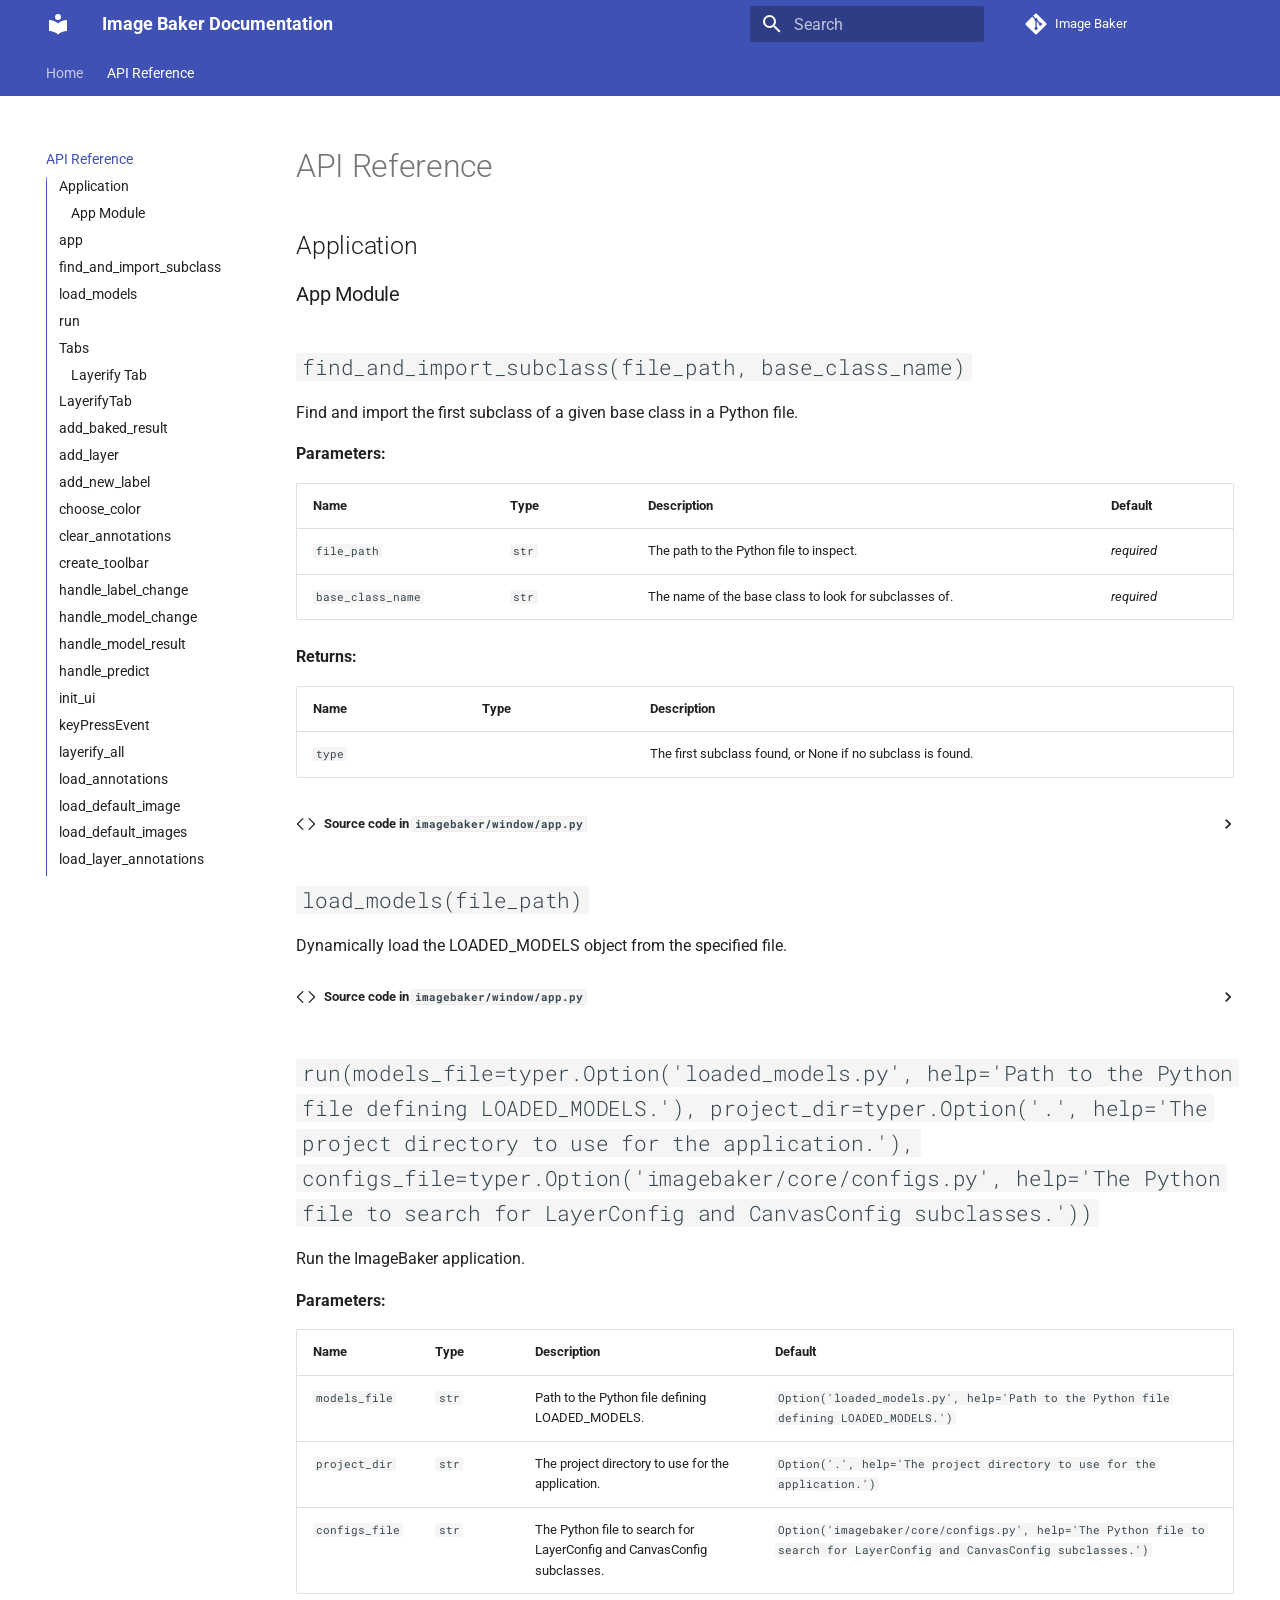
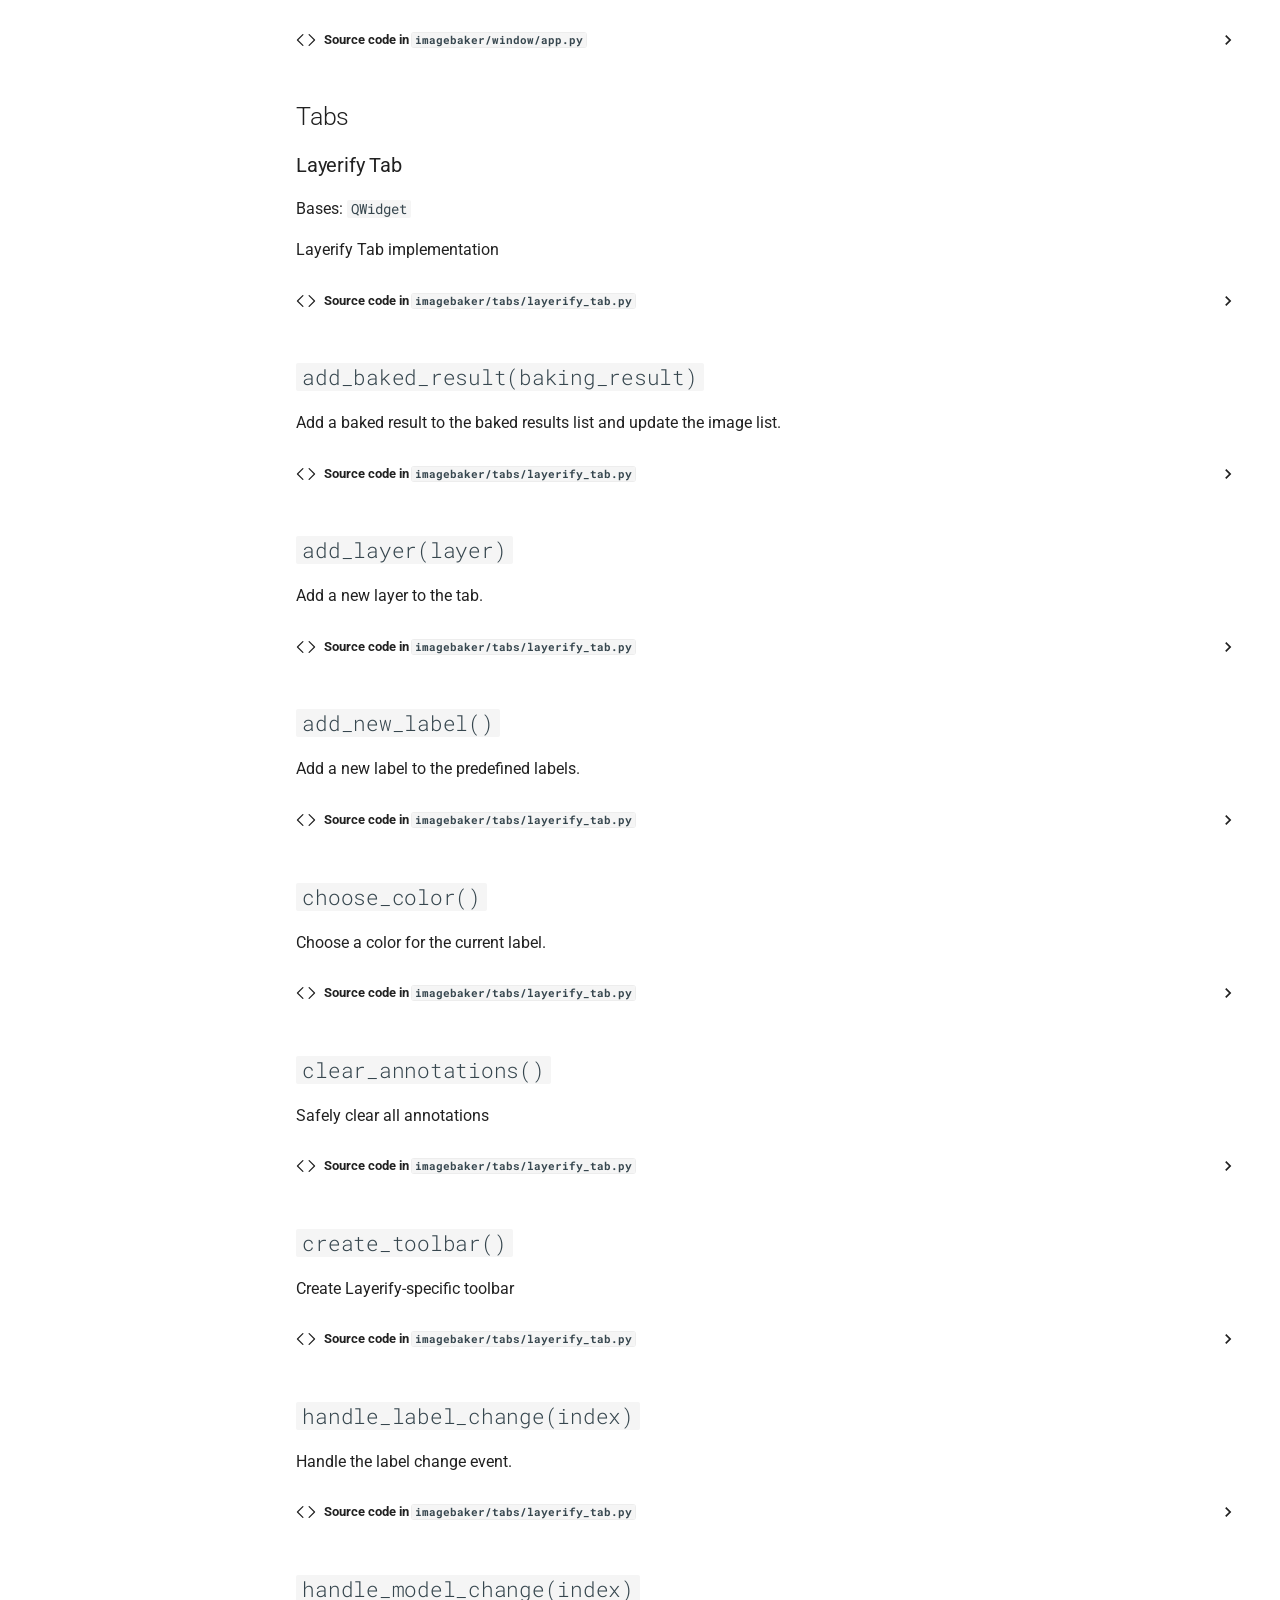
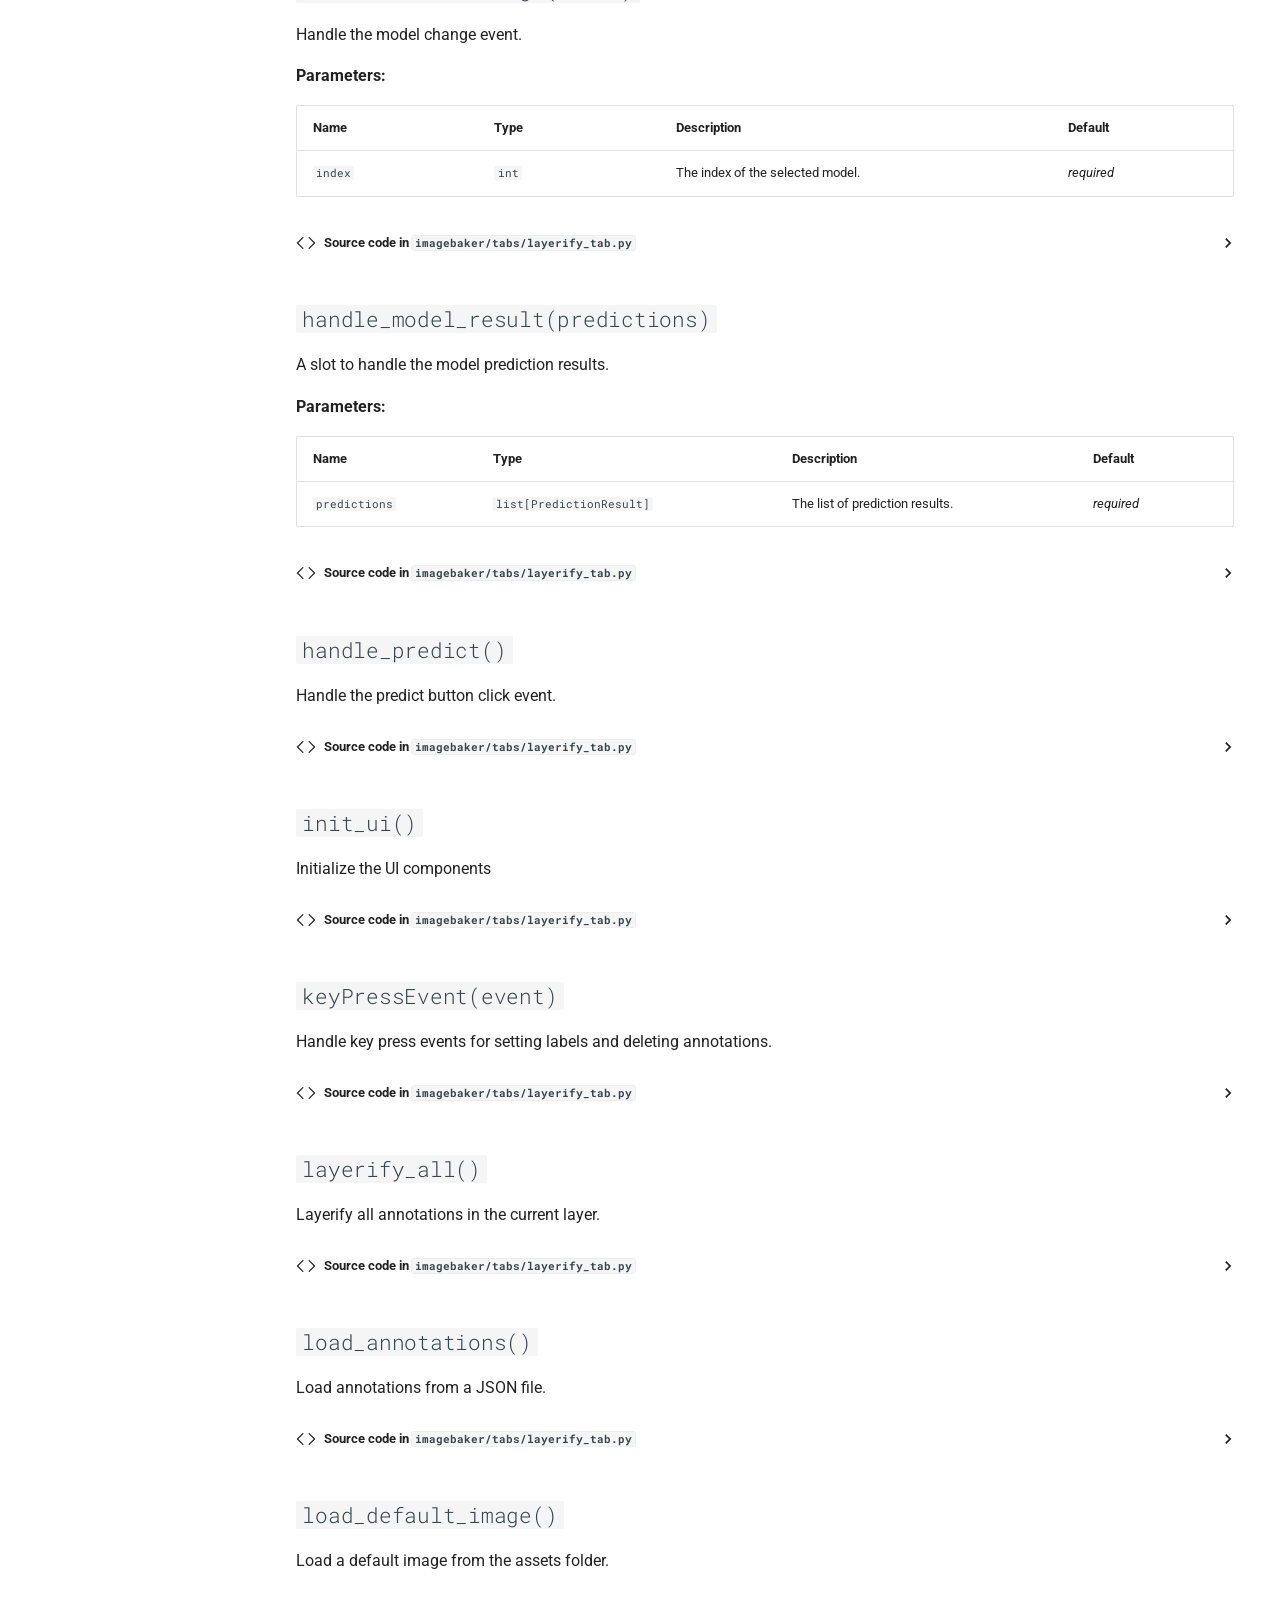
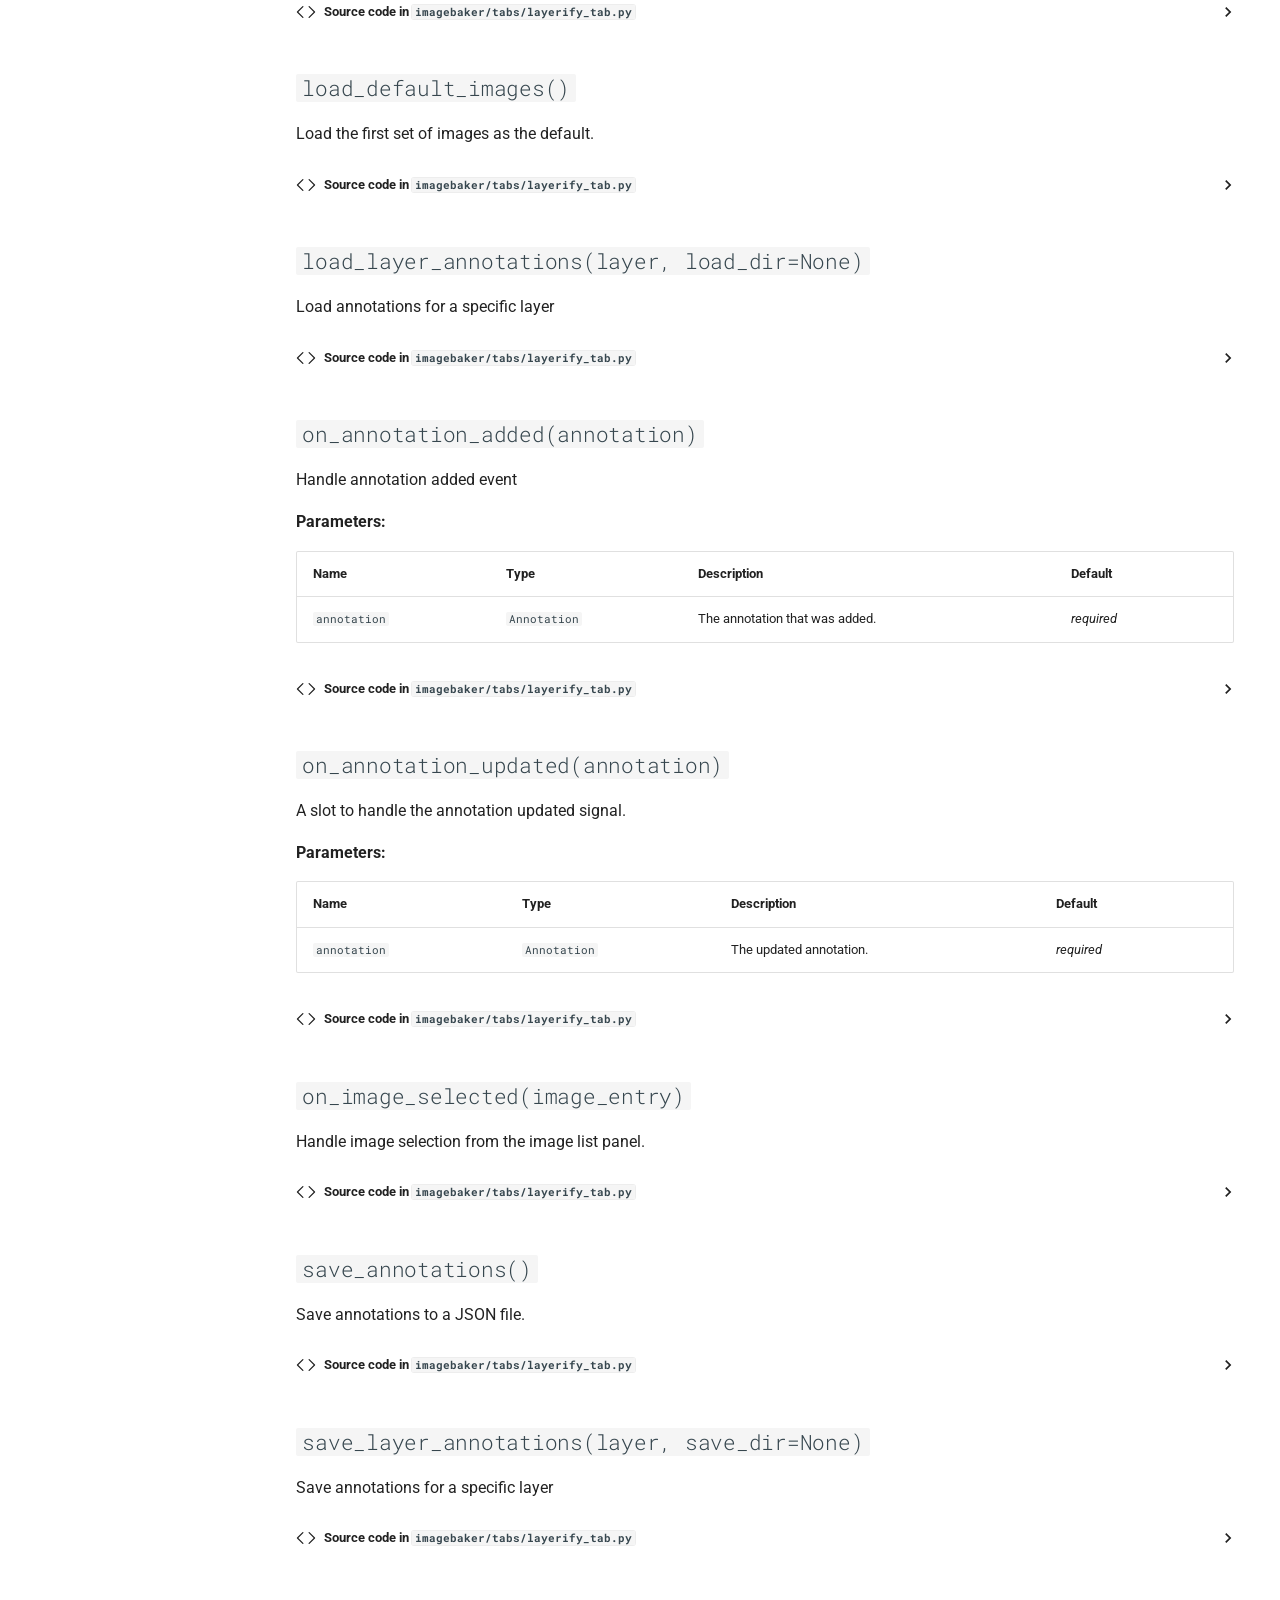
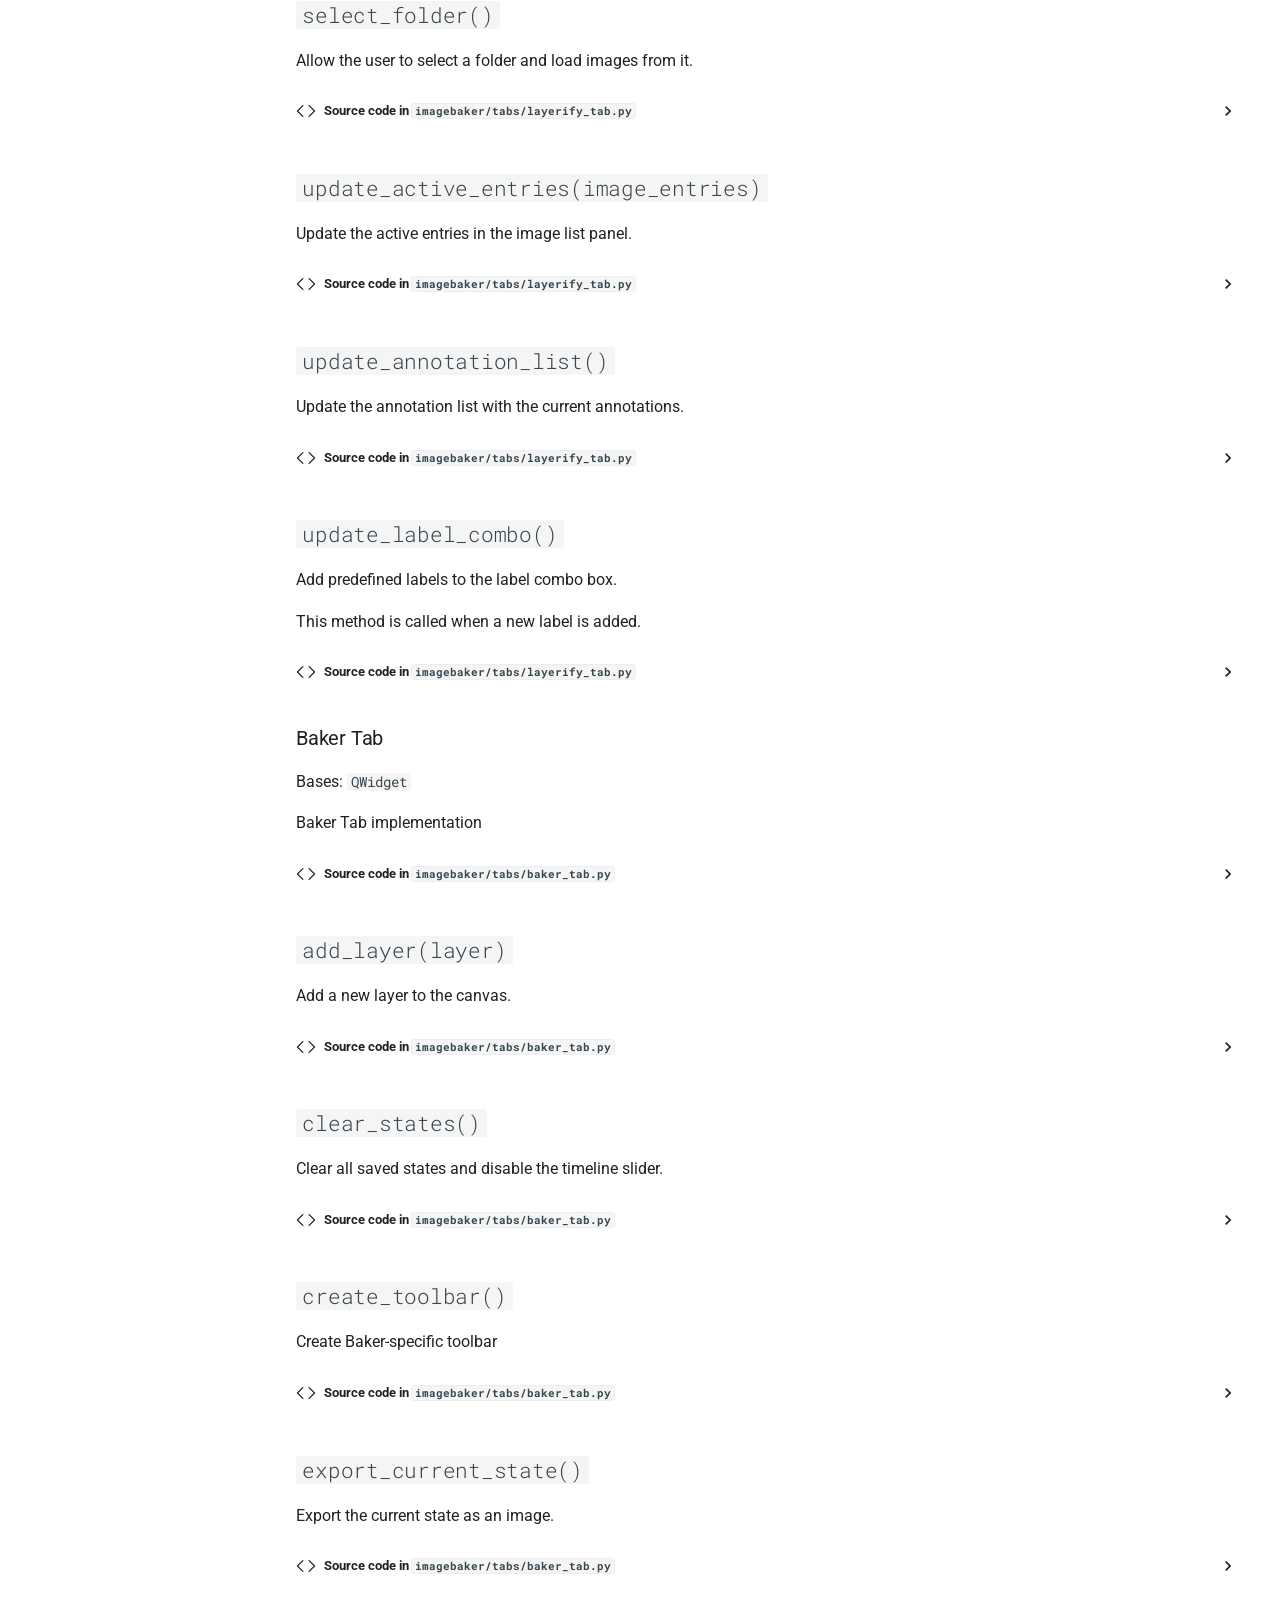
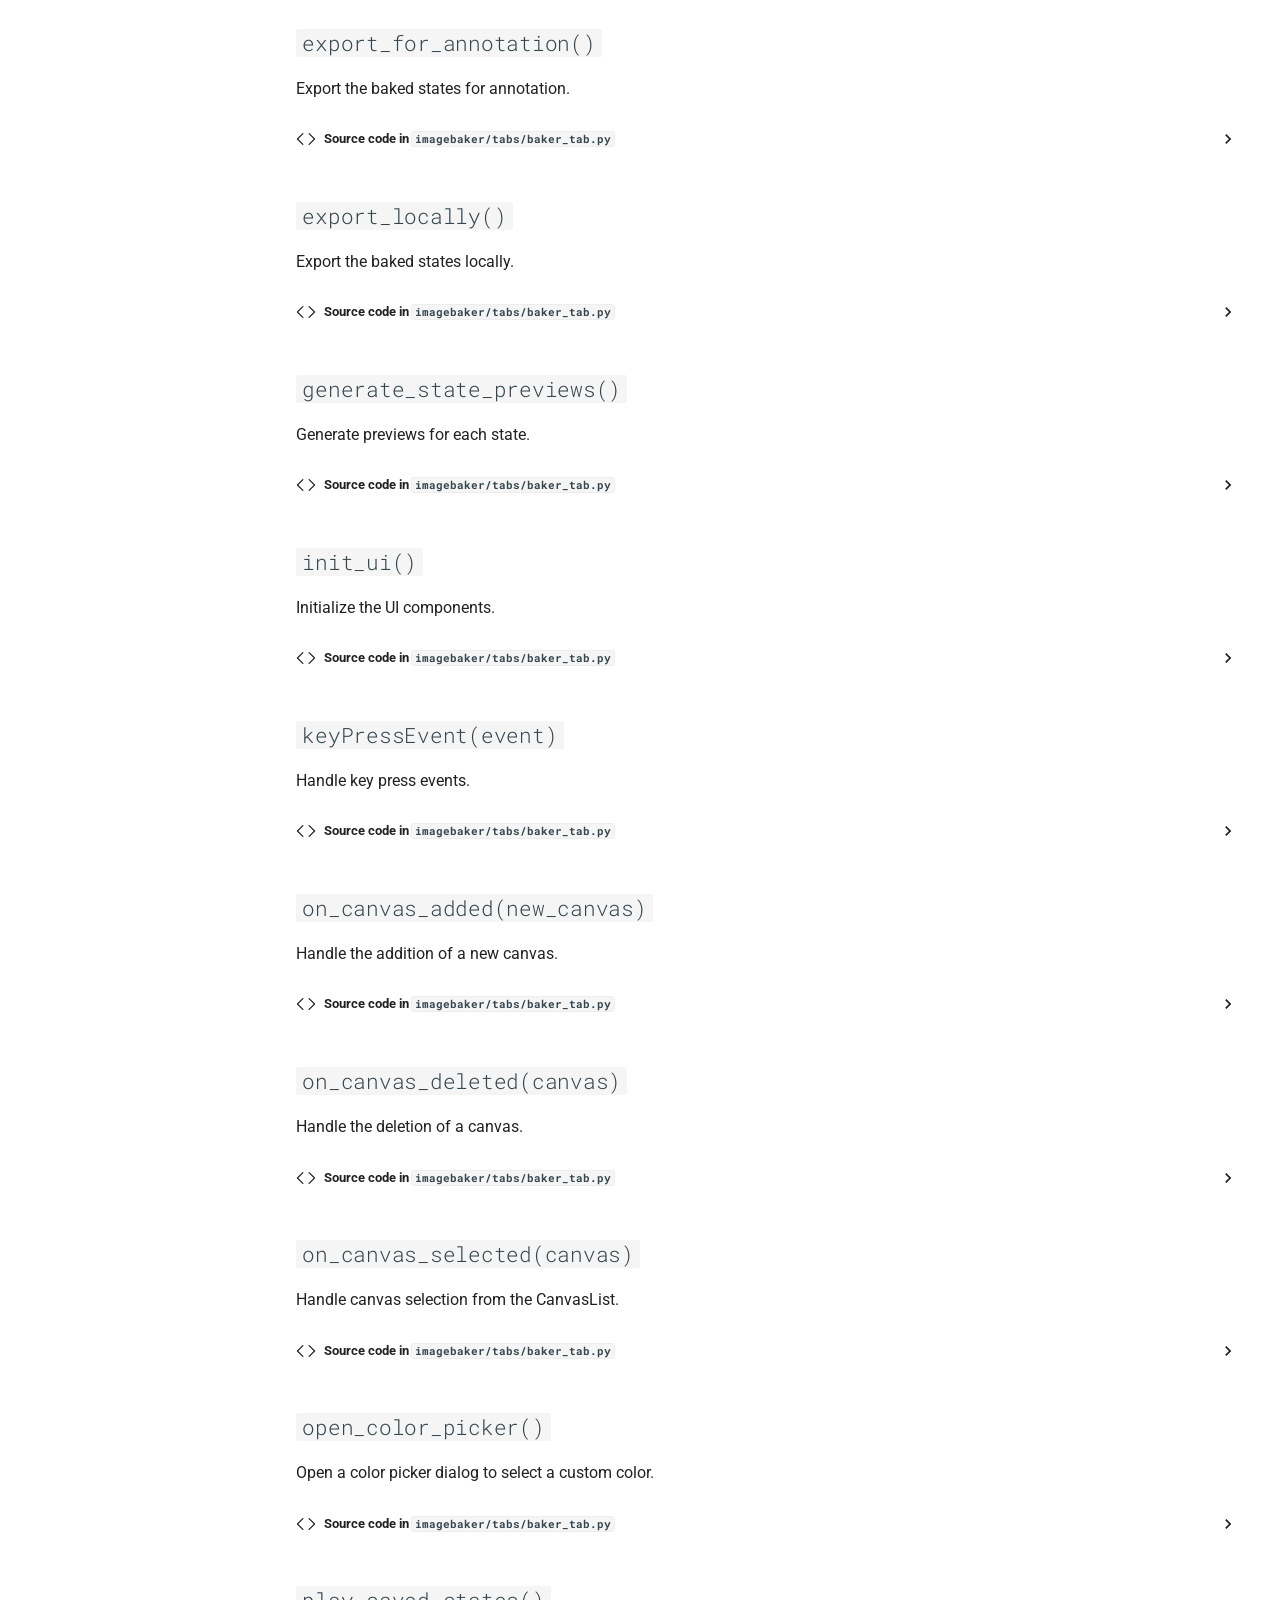
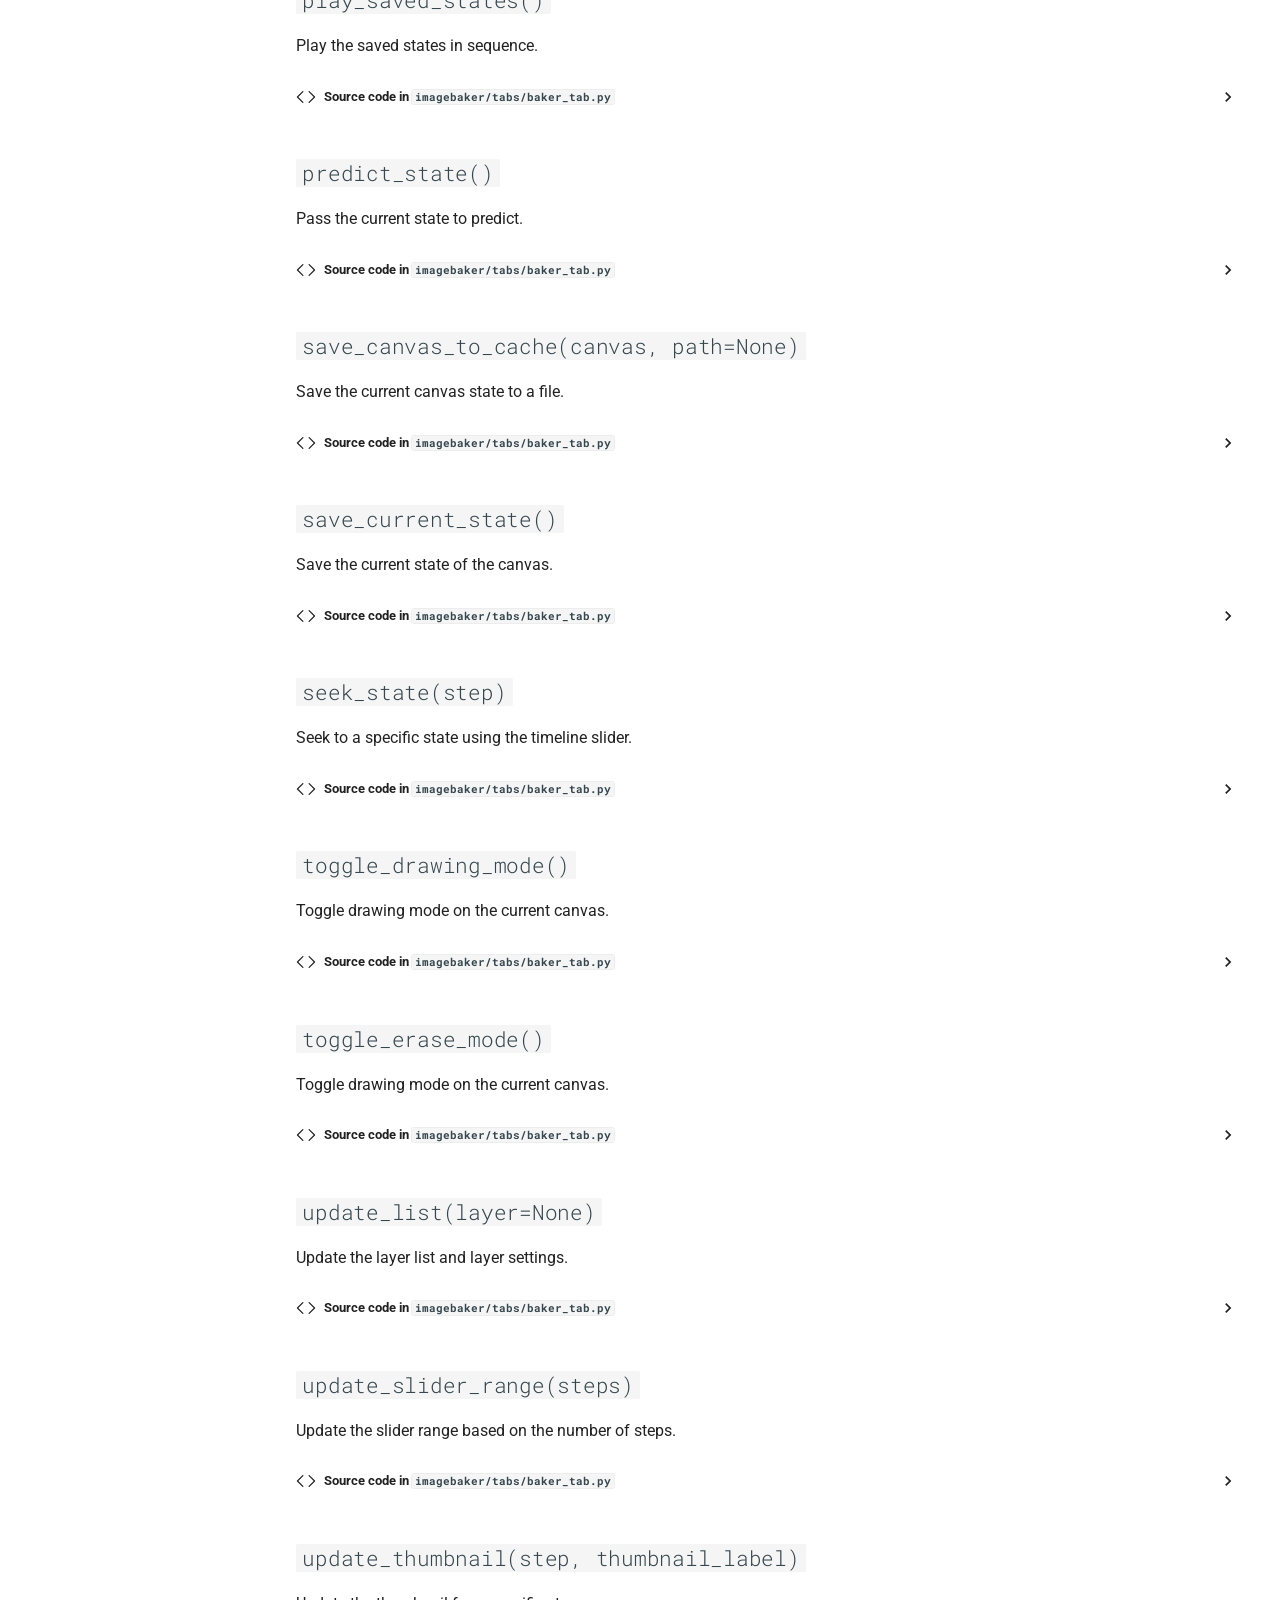
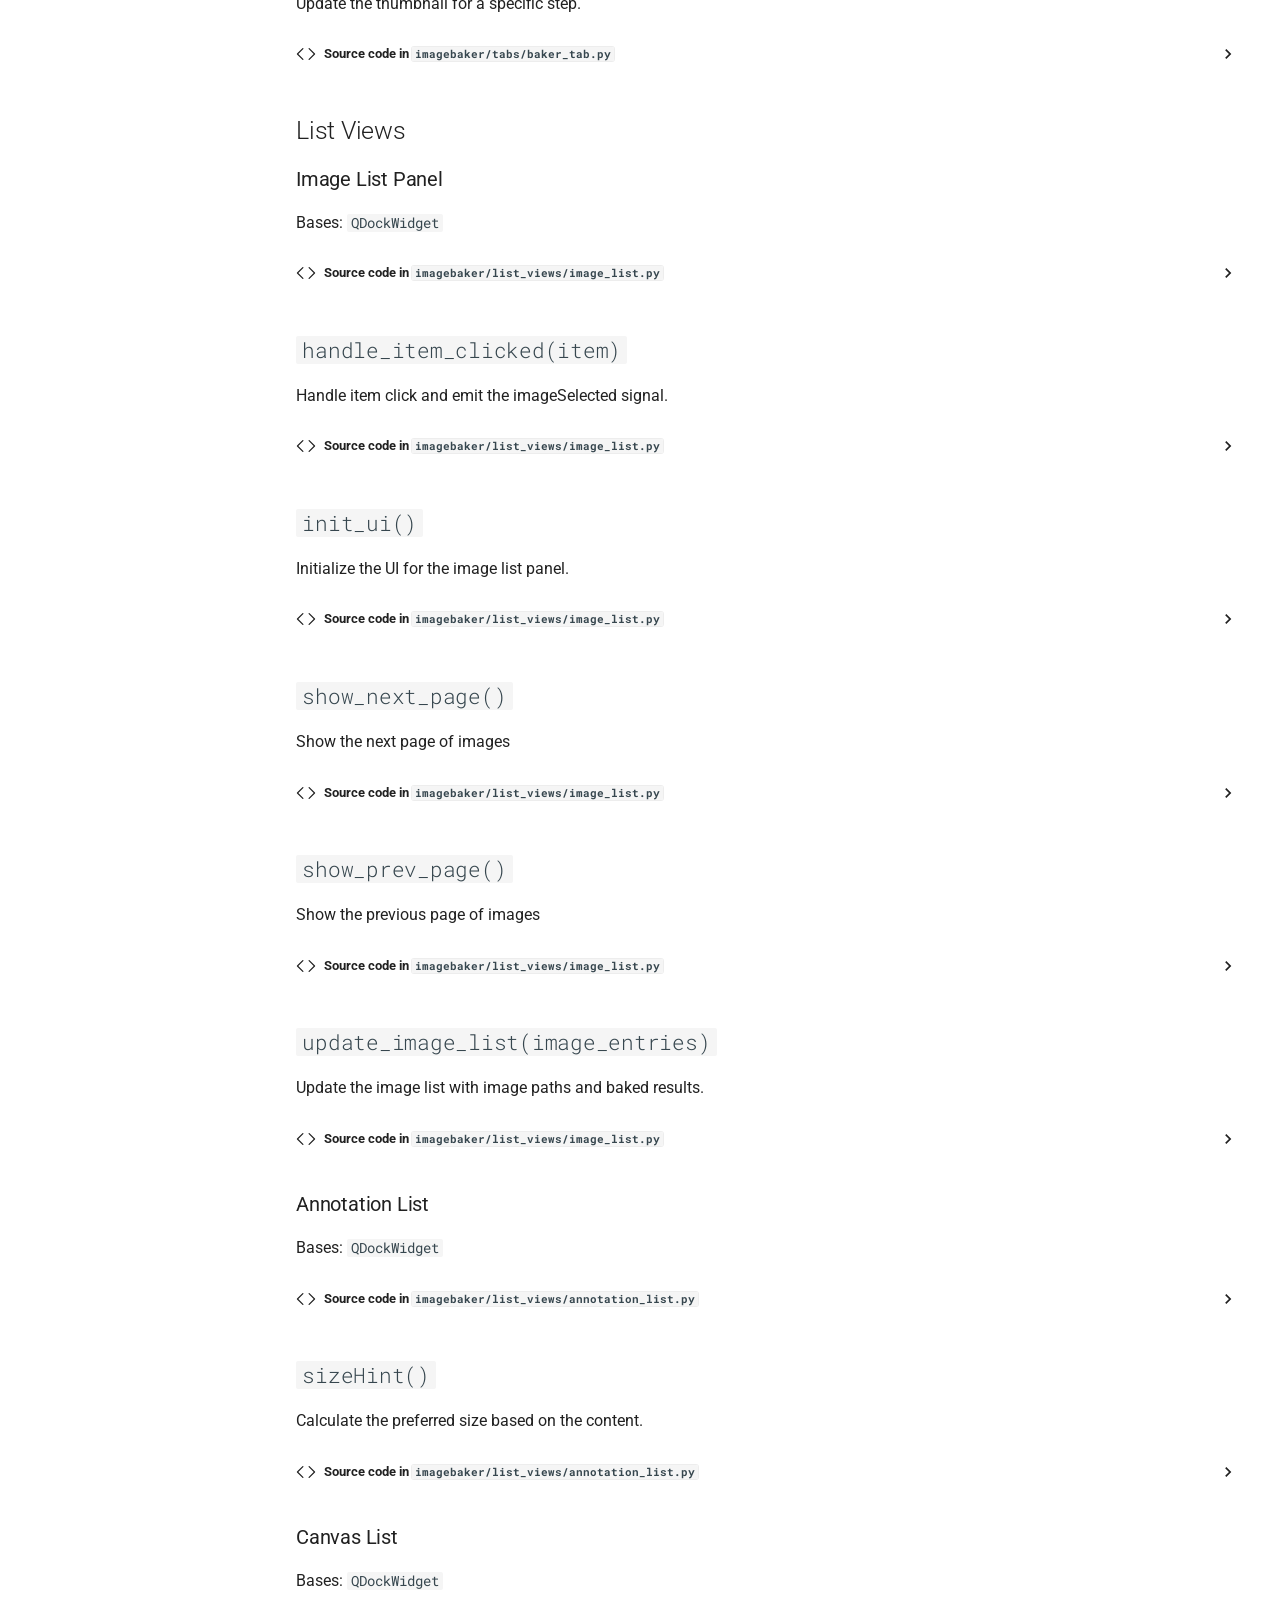
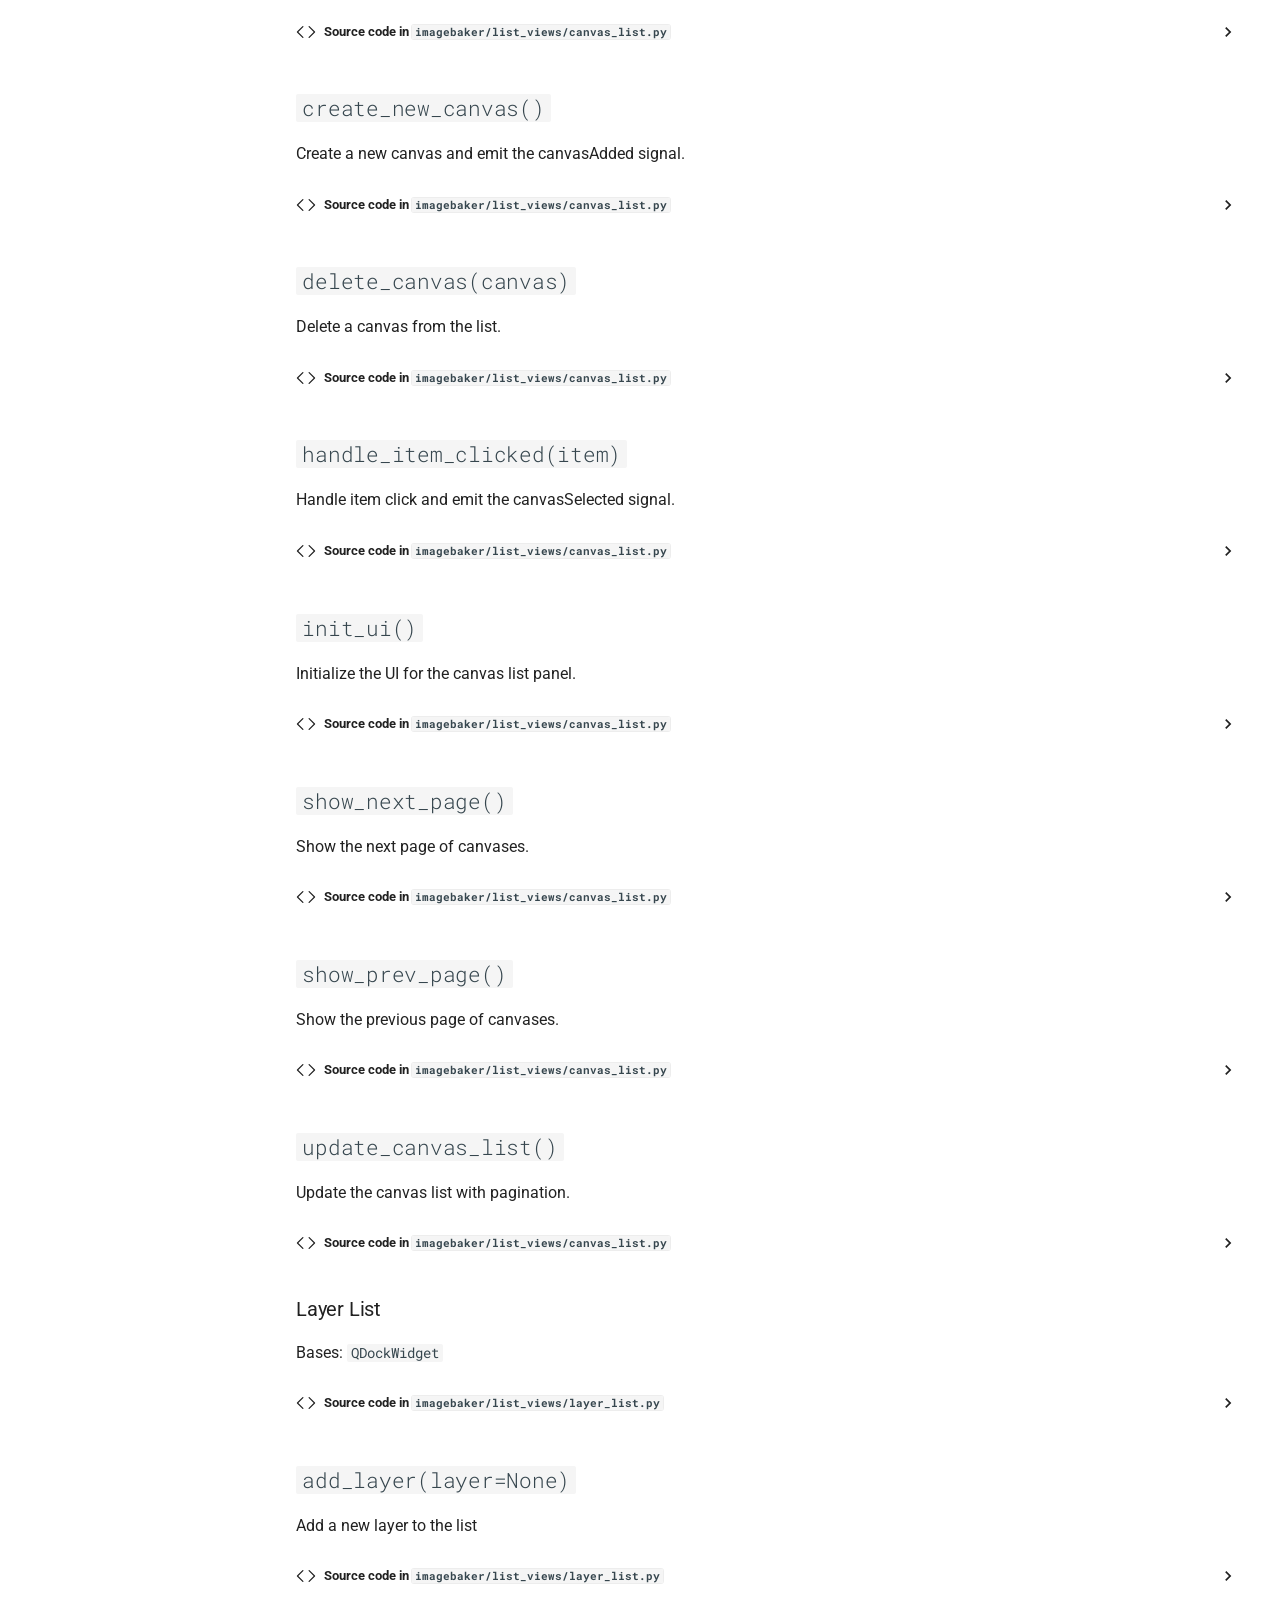
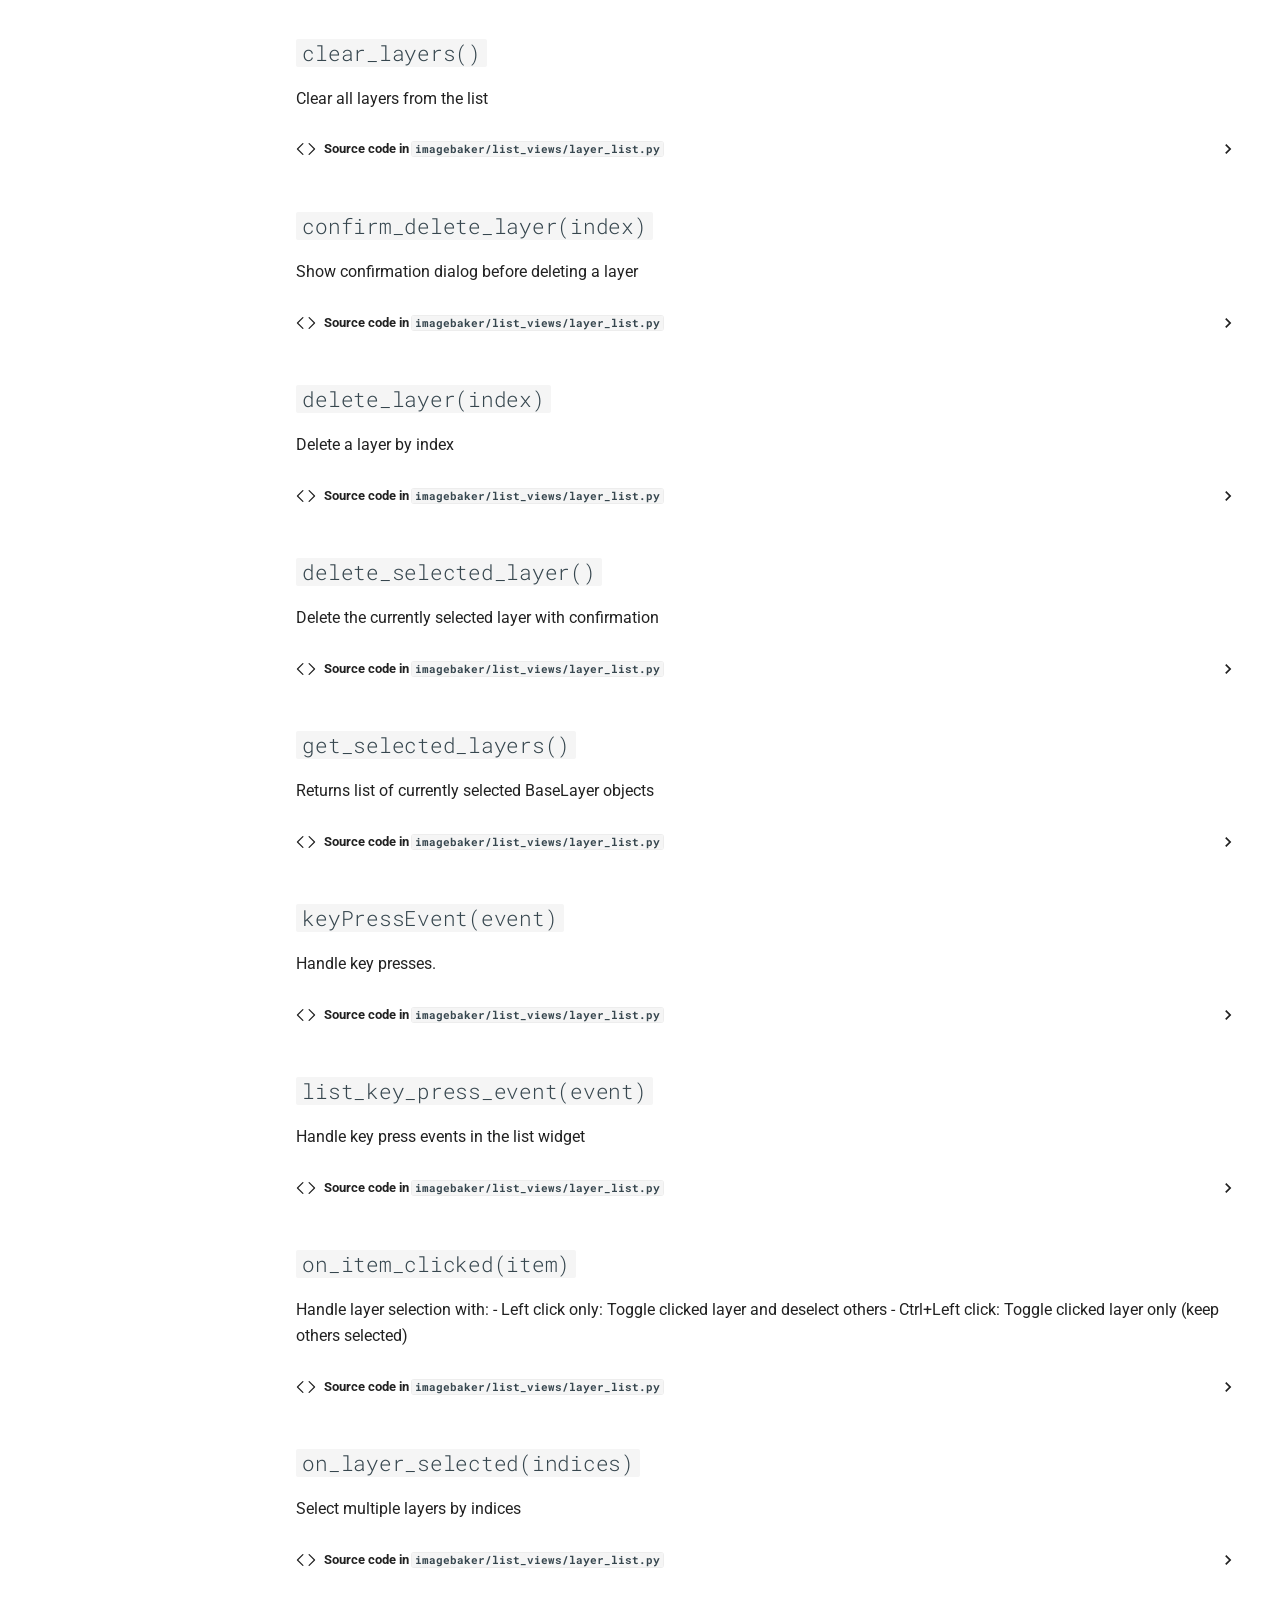
==== api-reference/index.html @ 04f6c8f0 "Deployed 68dcea6 with MkDocs version: 1.6.1" ====
<!doctype html>
<html lang="en" class="no-js">
  <head>
    
      <meta charset="utf-8">
      <meta name="viewport" content="width=device-width,initial-scale=1">
      
        <meta name="description" content="Documentation for the Image Baker project.">
      
      
        <meta name="author" content="Ramkrishna Acharya">
      
      
        <link rel="canonical" href="https://q-viper.github.io/Image-Baker/api-reference/">
      
      
        <link rel="prev" href="..">
      
      
      
        
      
      
      <link rel="icon" href="../assets/favicon_io/favicon-32x32.png">
      <meta name="generator" content="mkdocs-1.6.1, mkdocs-material-9.7.0">
    
    
      
        <title>API Reference - Image Baker Documentation</title>
      
    
    
      <link rel="stylesheet" href="../assets/stylesheets/main.618322db.min.css">
      
        
        <link rel="stylesheet" href="../assets/stylesheets/palette.ab4e12ef.min.css">
      
      


    
    
      
    
    
      
        
        
        <link rel="preconnect" href="https://fonts.gstatic.com" crossorigin>
        <link rel="stylesheet" href="https://fonts.googleapis.com/css?family=Roboto:300,300i,400,400i,700,700i%7CRoboto+Mono:400,400i,700,700i&display=fallback">
        <style>:root{--md-text-font:"Roboto";--md-code-font:"Roboto Mono"}</style>
      
    
    
      <link rel="stylesheet" href="../assets/_mkdocstrings.css">
    
    <script>__md_scope=new URL("..",location),__md_hash=e=>[...e].reduce(((e,_)=>(e<<5)-e+_.charCodeAt(0)),0),__md_get=(e,_=localStorage,t=__md_scope)=>JSON.parse(_.getItem(t.pathname+"."+e)),__md_set=(e,_,t=localStorage,a=__md_scope)=>{try{t.setItem(a.pathname+"."+e,JSON.stringify(_))}catch(e){}}</script>
    
      

    
    
  </head>
  
  
    
    
    
    
    
    <body dir="ltr" data-md-color-scheme="default" data-md-color-primary="indigo" data-md-color-accent="pink">
  
    
    <input class="md-toggle" data-md-toggle="drawer" type="checkbox" id="__drawer" autocomplete="off">
    <input class="md-toggle" data-md-toggle="search" type="checkbox" id="__search" autocomplete="off">
    <label class="md-overlay" for="__drawer"></label>
    <div data-md-component="skip">
      
        
        <a href="#api-reference" class="md-skip">
          Skip to content
        </a>
      
    </div>
    <div data-md-component="announce">
      
    </div>
    
    
      

<header class="md-header" data-md-component="header">
  <nav class="md-header__inner md-grid" aria-label="Header">
    <a href=".." title="Image Baker Documentation" class="md-header__button md-logo" aria-label="Image Baker Documentation" data-md-component="logo">
      
  
  <svg xmlns="http://www.w3.org/2000/svg" viewBox="0 0 24 24"><path d="M12 8a3 3 0 0 0 3-3 3 3 0 0 0-3-3 3 3 0 0 0-3 3 3 3 0 0 0 3 3m0 3.54C9.64 9.35 6.5 8 3 8v11c3.5 0 6.64 1.35 9 3.54 2.36-2.19 5.5-3.54 9-3.54V8c-3.5 0-6.64 1.35-9 3.54"/></svg>

    </a>
    <label class="md-header__button md-icon" for="__drawer">
      
      <svg xmlns="http://www.w3.org/2000/svg" viewBox="0 0 24 24"><path d="M3 6h18v2H3zm0 5h18v2H3zm0 5h18v2H3z"/></svg>
    </label>
    <div class="md-header__title" data-md-component="header-title">
      <div class="md-header__ellipsis">
        <div class="md-header__topic">
          <span class="md-ellipsis">
            Image Baker Documentation
          </span>
        </div>
        <div class="md-header__topic" data-md-component="header-topic">
          <span class="md-ellipsis">
            
              API Reference
            
          </span>
        </div>
      </div>
    </div>
    
      
    
    
    
    
      
      
        <label class="md-header__button md-icon" for="__search">
          
          <svg xmlns="http://www.w3.org/2000/svg" viewBox="0 0 24 24"><path d="M9.5 3A6.5 6.5 0 0 1 16 9.5c0 1.61-.59 3.09-1.56 4.23l.27.27h.79l5 5-1.5 1.5-5-5v-.79l-.27-.27A6.52 6.52 0 0 1 9.5 16 6.5 6.5 0 0 1 3 9.5 6.5 6.5 0 0 1 9.5 3m0 2C7 5 5 7 5 9.5S7 14 9.5 14 14 12 14 9.5 12 5 9.5 5"/></svg>
        </label>
        <div class="md-search" data-md-component="search" role="dialog">
  <label class="md-search__overlay" for="__search"></label>
  <div class="md-search__inner" role="search">
    <form class="md-search__form" name="search">
      <input type="text" class="md-search__input" name="query" aria-label="Search" placeholder="Search" autocapitalize="off" autocorrect="off" autocomplete="off" spellcheck="false" data-md-component="search-query" required>
      <label class="md-search__icon md-icon" for="__search">
        
        <svg xmlns="http://www.w3.org/2000/svg" viewBox="0 0 24 24"><path d="M9.5 3A6.5 6.5 0 0 1 16 9.5c0 1.61-.59 3.09-1.56 4.23l.27.27h.79l5 5-1.5 1.5-5-5v-.79l-.27-.27A6.52 6.52 0 0 1 9.5 16 6.5 6.5 0 0 1 3 9.5 6.5 6.5 0 0 1 9.5 3m0 2C7 5 5 7 5 9.5S7 14 9.5 14 14 12 14 9.5 12 5 9.5 5"/></svg>
        
        <svg xmlns="http://www.w3.org/2000/svg" viewBox="0 0 24 24"><path d="M20 11v2H8l5.5 5.5-1.42 1.42L4.16 12l7.92-7.92L13.5 5.5 8 11z"/></svg>
      </label>
      <nav class="md-search__options" aria-label="Search">
        
        <button type="reset" class="md-search__icon md-icon" title="Clear" aria-label="Clear" tabindex="-1">
          
          <svg xmlns="http://www.w3.org/2000/svg" viewBox="0 0 24 24"><path d="M19 6.41 17.59 5 12 10.59 6.41 5 5 6.41 10.59 12 5 17.59 6.41 19 12 13.41 17.59 19 19 17.59 13.41 12z"/></svg>
        </button>
      </nav>
      
    </form>
    <div class="md-search__output">
      <div class="md-search__scrollwrap" tabindex="0" data-md-scrollfix>
        <div class="md-search-result" data-md-component="search-result">
          <div class="md-search-result__meta">
            Initializing search
          </div>
          <ol class="md-search-result__list" role="presentation"></ol>
        </div>
      </div>
    </div>
  </div>
</div>
      
    
    
      <div class="md-header__source">
        <a href="https://github.com/q-viper/image-baker" title="Go to repository" class="md-source" data-md-component="source">
  <div class="md-source__icon md-icon">
    
    <svg xmlns="http://www.w3.org/2000/svg" viewBox="0 0 448 512"><!--! Font Awesome Free 7.1.0 by @fontawesome - https://fontawesome.com License - https://fontawesome.com/license/free (Icons: CC BY 4.0, Fonts: SIL OFL 1.1, Code: MIT License) Copyright 2025 Fonticons, Inc.--><path d="M439.6 236.1 244 40.5c-5.4-5.5-12.8-8.5-20.4-8.5s-15 3-20.4 8.4L162.5 81l51.5 51.5c27.1-9.1 52.7 16.8 43.4 43.7l49.7 49.7c34.2-11.8 61.2 31 35.5 56.7-26.5 26.5-70.2-2.9-56-37.3L240.3 199v121.9c25.3 12.5 22.3 41.8 9.1 55-6.4 6.4-15.2 10.1-24.3 10.1s-17.8-3.6-24.3-10.1c-17.6-17.6-11.1-46.9 11.2-56v-123c-20.8-8.5-24.6-30.7-18.6-45L142.6 101 8.5 235.1C3 240.6 0 247.9 0 255.5s3 15 8.5 20.4l195.6 195.7c5.4 5.4 12.7 8.4 20.4 8.4s15-3 20.4-8.4l194.7-194.7c5.4-5.4 8.4-12.8 8.4-20.4s-3-15-8.4-20.4"/></svg>
  </div>
  <div class="md-source__repository">
    Image Baker
  </div>
</a>
      </div>
    
  </nav>
  
</header>
    
    <div class="md-container" data-md-component="container">
      
      
        
          
            
<nav class="md-tabs" aria-label="Tabs" data-md-component="tabs">
  <div class="md-grid">
    <ul class="md-tabs__list">
      
        
  
  
  
  
    <li class="md-tabs__item">
      <a href=".." class="md-tabs__link">
        
  
  
    
  
  Home

      </a>
    </li>
  

      
        
  
  
  
    
  
  
    <li class="md-tabs__item md-tabs__item--active">
      <a href="./" class="md-tabs__link">
        
  
  
    
  
  API Reference

      </a>
    </li>
  

      
    </ul>
  </div>
</nav>
          
        
      
      <main class="md-main" data-md-component="main">
        <div class="md-main__inner md-grid">
          
            
              
              <div class="md-sidebar md-sidebar--primary" data-md-component="sidebar" data-md-type="navigation" >
                <div class="md-sidebar__scrollwrap">
                  <div class="md-sidebar__inner">
                    


  


  

<nav class="md-nav md-nav--primary md-nav--lifted md-nav--integrated" aria-label="Navigation" data-md-level="0">
  <label class="md-nav__title" for="__drawer">
    <a href=".." title="Image Baker Documentation" class="md-nav__button md-logo" aria-label="Image Baker Documentation" data-md-component="logo">
      
  
  <svg xmlns="http://www.w3.org/2000/svg" viewBox="0 0 24 24"><path d="M12 8a3 3 0 0 0 3-3 3 3 0 0 0-3-3 3 3 0 0 0-3 3 3 3 0 0 0 3 3m0 3.54C9.64 9.35 6.5 8 3 8v11c3.5 0 6.64 1.35 9 3.54 2.36-2.19 5.5-3.54 9-3.54V8c-3.5 0-6.64 1.35-9 3.54"/></svg>

    </a>
    Image Baker Documentation
  </label>
  
    <div class="md-nav__source">
      <a href="https://github.com/q-viper/image-baker" title="Go to repository" class="md-source" data-md-component="source">
  <div class="md-source__icon md-icon">
    
    <svg xmlns="http://www.w3.org/2000/svg" viewBox="0 0 448 512"><!--! Font Awesome Free 7.1.0 by @fontawesome - https://fontawesome.com License - https://fontawesome.com/license/free (Icons: CC BY 4.0, Fonts: SIL OFL 1.1, Code: MIT License) Copyright 2025 Fonticons, Inc.--><path d="M439.6 236.1 244 40.5c-5.4-5.5-12.8-8.5-20.4-8.5s-15 3-20.4 8.4L162.5 81l51.5 51.5c27.1-9.1 52.7 16.8 43.4 43.7l49.7 49.7c34.2-11.8 61.2 31 35.5 56.7-26.5 26.5-70.2-2.9-56-37.3L240.3 199v121.9c25.3 12.5 22.3 41.8 9.1 55-6.4 6.4-15.2 10.1-24.3 10.1s-17.8-3.6-24.3-10.1c-17.6-17.6-11.1-46.9 11.2-56v-123c-20.8-8.5-24.6-30.7-18.6-45L142.6 101 8.5 235.1C3 240.6 0 247.9 0 255.5s3 15 8.5 20.4l195.6 195.7c5.4 5.4 12.7 8.4 20.4 8.4s15-3 20.4-8.4l194.7-194.7c5.4-5.4 8.4-12.8 8.4-20.4s-3-15-8.4-20.4"/></svg>
  </div>
  <div class="md-source__repository">
    Image Baker
  </div>
</a>
    </div>
  
  <ul class="md-nav__list" data-md-scrollfix>
    
      
      
  
  
  
  
    <li class="md-nav__item">
      <a href=".." class="md-nav__link">
        
  
  
  <span class="md-ellipsis">
    
  
    Home
  

    
  </span>
  
  

      </a>
    </li>
  

    
      
      
  
  
    
  
  
  
    <li class="md-nav__item md-nav__item--active">
      
      <input class="md-nav__toggle md-toggle" type="checkbox" id="__toc">
      
      
        
      
      
        <label class="md-nav__link md-nav__link--active" for="__toc">
          
  
  
  <span class="md-ellipsis">
    
  
    API Reference
  

    
  </span>
  
  

          <span class="md-nav__icon md-icon"></span>
        </label>
      
      <a href="./" class="md-nav__link md-nav__link--active">
        
  
  
  <span class="md-ellipsis">
    
  
    API Reference
  

    
  </span>
  
  

      </a>
      
        

<nav class="md-nav md-nav--secondary" aria-label="Table of contents">
  
  
  
    
  
  
    <label class="md-nav__title" for="__toc">
      <span class="md-nav__icon md-icon"></span>
      Table of contents
    </label>
    <ul class="md-nav__list" data-md-component="toc" data-md-scrollfix>
      
        <li class="md-nav__item">
  <a href="#application" class="md-nav__link">
    <span class="md-ellipsis">
      
        Application
      
    </span>
  </a>
  
    <nav class="md-nav" aria-label="Application">
      <ul class="md-nav__list">
        
          <li class="md-nav__item">
  <a href="#app-module" class="md-nav__link">
    <span class="md-ellipsis">
      
        App Module
      
    </span>
  </a>
  
</li>
        
      </ul>
    </nav>
  
</li>
      
        <li class="md-nav__item">
  <a href="#imagebaker.window.app" class="md-nav__link">
    <span class="md-ellipsis">
      
        app
      
    </span>
  </a>
  
</li>
      
        <li class="md-nav__item">
  <a href="#imagebaker.window.app.find_and_import_subclass" class="md-nav__link">
    <span class="md-ellipsis">
      
        find_and_import_subclass
      
    </span>
  </a>
  
</li>
      
        <li class="md-nav__item">
  <a href="#imagebaker.window.app.load_models" class="md-nav__link">
    <span class="md-ellipsis">
      
        load_models
      
    </span>
  </a>
  
</li>
      
        <li class="md-nav__item">
  <a href="#imagebaker.window.app.run" class="md-nav__link">
    <span class="md-ellipsis">
      
        run
      
    </span>
  </a>
  
</li>
      
        <li class="md-nav__item">
  <a href="#tabs" class="md-nav__link">
    <span class="md-ellipsis">
      
        Tabs
      
    </span>
  </a>
  
    <nav class="md-nav" aria-label="Tabs">
      <ul class="md-nav__list">
        
          <li class="md-nav__item">
  <a href="#layerify-tab" class="md-nav__link">
    <span class="md-ellipsis">
      
        Layerify Tab
      
    </span>
  </a>
  
</li>
        
      </ul>
    </nav>
  
</li>
      
        <li class="md-nav__item">
  <a href="#imagebaker.tabs.layerify_tab.LayerifyTab" class="md-nav__link">
    <span class="md-ellipsis">
      
        LayerifyTab
      
    </span>
  </a>
  
</li>
      
        <li class="md-nav__item">
  <a href="#imagebaker.tabs.layerify_tab.LayerifyTab.add_baked_result" class="md-nav__link">
    <span class="md-ellipsis">
      
        add_baked_result
      
    </span>
  </a>
  
</li>
      
        <li class="md-nav__item">
  <a href="#imagebaker.tabs.layerify_tab.LayerifyTab.add_layer" class="md-nav__link">
    <span class="md-ellipsis">
      
        add_layer
      
    </span>
  </a>
  
</li>
      
        <li class="md-nav__item">
  <a href="#imagebaker.tabs.layerify_tab.LayerifyTab.add_new_label" class="md-nav__link">
    <span class="md-ellipsis">
      
        add_new_label
      
    </span>
  </a>
  
</li>
      
        <li class="md-nav__item">
  <a href="#imagebaker.tabs.layerify_tab.LayerifyTab.choose_color" class="md-nav__link">
    <span class="md-ellipsis">
      
        choose_color
      
    </span>
  </a>
  
</li>
      
        <li class="md-nav__item">
  <a href="#imagebaker.tabs.layerify_tab.LayerifyTab.clear_annotations" class="md-nav__link">
    <span class="md-ellipsis">
      
        clear_annotations
      
    </span>
  </a>
  
</li>
      
        <li class="md-nav__item">
  <a href="#imagebaker.tabs.layerify_tab.LayerifyTab.create_toolbar" class="md-nav__link">
    <span class="md-ellipsis">
      
        create_toolbar
      
    </span>
  </a>
  
</li>
      
        <li class="md-nav__item">
  <a href="#imagebaker.tabs.layerify_tab.LayerifyTab.handle_label_change" class="md-nav__link">
    <span class="md-ellipsis">
      
        handle_label_change
      
    </span>
  </a>
  
</li>
      
        <li class="md-nav__item">
  <a href="#imagebaker.tabs.layerify_tab.LayerifyTab.handle_model_change" class="md-nav__link">
    <span class="md-ellipsis">
      
        handle_model_change
      
    </span>
  </a>
  
</li>
      
        <li class="md-nav__item">
  <a href="#imagebaker.tabs.layerify_tab.LayerifyTab.handle_model_result" class="md-nav__link">
    <span class="md-ellipsis">
      
        handle_model_result
      
    </span>
  </a>
  
</li>
      
        <li class="md-nav__item">
  <a href="#imagebaker.tabs.layerify_tab.LayerifyTab.handle_predict" class="md-nav__link">
    <span class="md-ellipsis">
      
        handle_predict
      
    </span>
  </a>
  
</li>
      
        <li class="md-nav__item">
  <a href="#imagebaker.tabs.layerify_tab.LayerifyTab.init_ui" class="md-nav__link">
    <span class="md-ellipsis">
      
        init_ui
      
    </span>
  </a>
  
</li>
      
        <li class="md-nav__item">
  <a href="#imagebaker.tabs.layerify_tab.LayerifyTab.keyPressEvent" class="md-nav__link">
    <span class="md-ellipsis">
      
        keyPressEvent
      
    </span>
  </a>
  
</li>
      
        <li class="md-nav__item">
  <a href="#imagebaker.tabs.layerify_tab.LayerifyTab.layerify_all" class="md-nav__link">
    <span class="md-ellipsis">
      
        layerify_all
      
    </span>
  </a>
  
</li>
      
        <li class="md-nav__item">
  <a href="#imagebaker.tabs.layerify_tab.LayerifyTab.load_annotations" class="md-nav__link">
    <span class="md-ellipsis">
      
        load_annotations
      
    </span>
  </a>
  
</li>
      
        <li class="md-nav__item">
  <a href="#imagebaker.tabs.layerify_tab.LayerifyTab.load_default_image" class="md-nav__link">
    <span class="md-ellipsis">
      
        load_default_image
      
    </span>
  </a>
  
</li>
      
        <li class="md-nav__item">
  <a href="#imagebaker.tabs.layerify_tab.LayerifyTab.load_default_images" class="md-nav__link">
    <span class="md-ellipsis">
      
        load_default_images
      
    </span>
  </a>
  
</li>
      
        <li class="md-nav__item">
  <a href="#imagebaker.tabs.layerify_tab.LayerifyTab.load_layer_annotations" class="md-nav__link">
    <span class="md-ellipsis">
      
        load_layer_annotations
      
    </span>
  </a>
  
</li>
      
        <li class="md-nav__item">
  <a href="#imagebaker.tabs.layerify_tab.LayerifyTab.on_annotation_added" class="md-nav__link">
    <span class="md-ellipsis">
      
        on_annotation_added
      
    </span>
  </a>
  
</li>
      
        <li class="md-nav__item">
  <a href="#imagebaker.tabs.layerify_tab.LayerifyTab.on_annotation_updated" class="md-nav__link">
    <span class="md-ellipsis">
      
        on_annotation_updated
      
    </span>
  </a>
  
</li>
      
        <li class="md-nav__item">
  <a href="#imagebaker.tabs.layerify_tab.LayerifyTab.on_image_selected" class="md-nav__link">
    <span class="md-ellipsis">
      
        on_image_selected
      
    </span>
  </a>
  
</li>
      
        <li class="md-nav__item">
  <a href="#imagebaker.tabs.layerify_tab.LayerifyTab.save_annotations" class="md-nav__link">
    <span class="md-ellipsis">
      
        save_annotations
      
    </span>
  </a>
  
</li>
      
        <li class="md-nav__item">
  <a href="#imagebaker.tabs.layerify_tab.LayerifyTab.save_layer_annotations" class="md-nav__link">
    <span class="md-ellipsis">
      
        save_layer_annotations
      
    </span>
  </a>
  
</li>
      
        <li class="md-nav__item">
  <a href="#imagebaker.tabs.layerify_tab.LayerifyTab.select_folder" class="md-nav__link">
    <span class="md-ellipsis">
      
        select_folder
      
    </span>
  </a>
  
</li>
      
        <li class="md-nav__item">
  <a href="#imagebaker.tabs.layerify_tab.LayerifyTab.update_active_entries" class="md-nav__link">
    <span class="md-ellipsis">
      
        update_active_entries
      
    </span>
  </a>
  
</li>
      
        <li class="md-nav__item">
  <a href="#imagebaker.tabs.layerify_tab.LayerifyTab.update_annotation_list" class="md-nav__link">
    <span class="md-ellipsis">
      
        update_annotation_list
      
    </span>
  </a>
  
</li>
      
        <li class="md-nav__item">
  <a href="#imagebaker.tabs.layerify_tab.LayerifyTab.update_label_combo" class="md-nav__link">
    <span class="md-ellipsis">
      
        update_label_combo
      
    </span>
  </a>
  
    <nav class="md-nav" aria-label="update_label_combo">
      <ul class="md-nav__list">
        
          <li class="md-nav__item">
  <a href="#baker-tab" class="md-nav__link">
    <span class="md-ellipsis">
      
        Baker Tab
      
    </span>
  </a>
  
</li>
        
      </ul>
    </nav>
  
</li>
      
        <li class="md-nav__item">
  <a href="#imagebaker.tabs.baker_tab.BakerTab" class="md-nav__link">
    <span class="md-ellipsis">
      
        BakerTab
      
    </span>
  </a>
  
</li>
      
        <li class="md-nav__item">
  <a href="#imagebaker.tabs.baker_tab.BakerTab.add_layer" class="md-nav__link">
    <span class="md-ellipsis">
      
        add_layer
      
    </span>
  </a>
  
</li>
      
        <li class="md-nav__item">
  <a href="#imagebaker.tabs.baker_tab.BakerTab.clear_states" class="md-nav__link">
    <span class="md-ellipsis">
      
        clear_states
      
    </span>
  </a>
  
</li>
      
        <li class="md-nav__item">
  <a href="#imagebaker.tabs.baker_tab.BakerTab.create_toolbar" class="md-nav__link">
    <span class="md-ellipsis">
      
        create_toolbar
      
    </span>
  </a>
  
</li>
      
        <li class="md-nav__item">
  <a href="#imagebaker.tabs.baker_tab.BakerTab.export_current_state" class="md-nav__link">
    <span class="md-ellipsis">
      
        export_current_state
      
    </span>
  </a>
  
</li>
      
        <li class="md-nav__item">
  <a href="#imagebaker.tabs.baker_tab.BakerTab.export_for_annotation" class="md-nav__link">
    <span class="md-ellipsis">
      
        export_for_annotation
      
    </span>
  </a>
  
</li>
      
        <li class="md-nav__item">
  <a href="#imagebaker.tabs.baker_tab.BakerTab.export_locally" class="md-nav__link">
    <span class="md-ellipsis">
      
        export_locally
      
    </span>
  </a>
  
</li>
      
        <li class="md-nav__item">
  <a href="#imagebaker.tabs.baker_tab.BakerTab.generate_state_previews" class="md-nav__link">
    <span class="md-ellipsis">
      
        generate_state_previews
      
    </span>
  </a>
  
</li>
      
        <li class="md-nav__item">
  <a href="#imagebaker.tabs.baker_tab.BakerTab.init_ui" class="md-nav__link">
    <span class="md-ellipsis">
      
        init_ui
      
    </span>
  </a>
  
</li>
      
        <li class="md-nav__item">
  <a href="#imagebaker.tabs.baker_tab.BakerTab.keyPressEvent" class="md-nav__link">
    <span class="md-ellipsis">
      
        keyPressEvent
      
    </span>
  </a>
  
</li>
      
        <li class="md-nav__item">
  <a href="#imagebaker.tabs.baker_tab.BakerTab.on_canvas_added" class="md-nav__link">
    <span class="md-ellipsis">
      
        on_canvas_added
      
    </span>
  </a>
  
</li>
      
        <li class="md-nav__item">
  <a href="#imagebaker.tabs.baker_tab.BakerTab.on_canvas_deleted" class="md-nav__link">
    <span class="md-ellipsis">
      
        on_canvas_deleted
      
    </span>
  </a>
  
</li>
      
        <li class="md-nav__item">
  <a href="#imagebaker.tabs.baker_tab.BakerTab.on_canvas_selected" class="md-nav__link">
    <span class="md-ellipsis">
      
        on_canvas_selected
      
    </span>
  </a>
  
</li>
      
        <li class="md-nav__item">
  <a href="#imagebaker.tabs.baker_tab.BakerTab.open_color_picker" class="md-nav__link">
    <span class="md-ellipsis">
      
        open_color_picker
      
    </span>
  </a>
  
</li>
      
        <li class="md-nav__item">
  <a href="#imagebaker.tabs.baker_tab.BakerTab.play_saved_states" class="md-nav__link">
    <span class="md-ellipsis">
      
        play_saved_states
      
    </span>
  </a>
  
</li>
      
        <li class="md-nav__item">
  <a href="#imagebaker.tabs.baker_tab.BakerTab.predict_state" class="md-nav__link">
    <span class="md-ellipsis">
      
        predict_state
      
    </span>
  </a>
  
</li>
      
        <li class="md-nav__item">
  <a href="#imagebaker.tabs.baker_tab.BakerTab.save_canvas_to_cache" class="md-nav__link">
    <span class="md-ellipsis">
      
        save_canvas_to_cache
      
    </span>
  </a>
  
</li>
      
        <li class="md-nav__item">
  <a href="#imagebaker.tabs.baker_tab.BakerTab.save_current_state" class="md-nav__link">
    <span class="md-ellipsis">
      
        save_current_state
      
    </span>
  </a>
  
</li>
      
        <li class="md-nav__item">
  <a href="#imagebaker.tabs.baker_tab.BakerTab.seek_state" class="md-nav__link">
    <span class="md-ellipsis">
      
        seek_state
      
    </span>
  </a>
  
</li>
      
        <li class="md-nav__item">
  <a href="#imagebaker.tabs.baker_tab.BakerTab.toggle_drawing_mode" class="md-nav__link">
    <span class="md-ellipsis">
      
        toggle_drawing_mode
      
    </span>
  </a>
  
</li>
      
        <li class="md-nav__item">
  <a href="#imagebaker.tabs.baker_tab.BakerTab.toggle_erase_mode" class="md-nav__link">
    <span class="md-ellipsis">
      
        toggle_erase_mode
      
    </span>
  </a>
  
</li>
      
        <li class="md-nav__item">
  <a href="#imagebaker.tabs.baker_tab.BakerTab.update_list" class="md-nav__link">
    <span class="md-ellipsis">
      
        update_list
      
    </span>
  </a>
  
</li>
      
        <li class="md-nav__item">
  <a href="#imagebaker.tabs.baker_tab.BakerTab.update_slider_range" class="md-nav__link">
    <span class="md-ellipsis">
      
        update_slider_range
      
    </span>
  </a>
  
</li>
      
        <li class="md-nav__item">
  <a href="#imagebaker.tabs.baker_tab.BakerTab.update_thumbnail" class="md-nav__link">
    <span class="md-ellipsis">
      
        update_thumbnail
      
    </span>
  </a>
  
</li>
      
        <li class="md-nav__item">
  <a href="#list-views" class="md-nav__link">
    <span class="md-ellipsis">
      
        List Views
      
    </span>
  </a>
  
    <nav class="md-nav" aria-label="List Views">
      <ul class="md-nav__list">
        
          <li class="md-nav__item">
  <a href="#image-list-panel" class="md-nav__link">
    <span class="md-ellipsis">
      
        Image List Panel
      
    </span>
  </a>
  
</li>
        
      </ul>
    </nav>
  
</li>
      
        <li class="md-nav__item">
  <a href="#imagebaker.list_views.image_list.ImageListPanel" class="md-nav__link">
    <span class="md-ellipsis">
      
        ImageListPanel
      
    </span>
  </a>
  
</li>
      
        <li class="md-nav__item">
  <a href="#imagebaker.list_views.image_list.ImageListPanel.handle_item_clicked" class="md-nav__link">
    <span class="md-ellipsis">
      
        handle_item_clicked
      
    </span>
  </a>
  
</li>
      
        <li class="md-nav__item">
  <a href="#imagebaker.list_views.image_list.ImageListPanel.init_ui" class="md-nav__link">
    <span class="md-ellipsis">
      
        init_ui
      
    </span>
  </a>
  
</li>
      
        <li class="md-nav__item">
  <a href="#imagebaker.list_views.image_list.ImageListPanel.show_next_page" class="md-nav__link">
    <span class="md-ellipsis">
      
        show_next_page
      
    </span>
  </a>
  
</li>
      
        <li class="md-nav__item">
  <a href="#imagebaker.list_views.image_list.ImageListPanel.show_prev_page" class="md-nav__link">
    <span class="md-ellipsis">
      
        show_prev_page
      
    </span>
  </a>
  
</li>
      
        <li class="md-nav__item">
  <a href="#imagebaker.list_views.image_list.ImageListPanel.update_image_list" class="md-nav__link">
    <span class="md-ellipsis">
      
        update_image_list
      
    </span>
  </a>
  
    <nav class="md-nav" aria-label="update_image_list">
      <ul class="md-nav__list">
        
          <li class="md-nav__item">
  <a href="#annotation-list" class="md-nav__link">
    <span class="md-ellipsis">
      
        Annotation List
      
    </span>
  </a>
  
</li>
        
      </ul>
    </nav>
  
</li>
      
        <li class="md-nav__item">
  <a href="#imagebaker.list_views.annotation_list.AnnotationList" class="md-nav__link">
    <span class="md-ellipsis">
      
        AnnotationList
      
    </span>
  </a>
  
</li>
      
        <li class="md-nav__item">
  <a href="#imagebaker.list_views.annotation_list.AnnotationList.sizeHint" class="md-nav__link">
    <span class="md-ellipsis">
      
        sizeHint
      
    </span>
  </a>
  
    <nav class="md-nav" aria-label="sizeHint">
      <ul class="md-nav__list">
        
          <li class="md-nav__item">
  <a href="#canvas-list" class="md-nav__link">
    <span class="md-ellipsis">
      
        Canvas List
      
    </span>
  </a>
  
</li>
        
      </ul>
    </nav>
  
</li>
      
        <li class="md-nav__item">
  <a href="#imagebaker.list_views.canvas_list.CanvasList" class="md-nav__link">
    <span class="md-ellipsis">
      
        CanvasList
      
    </span>
  </a>
  
</li>
      
        <li class="md-nav__item">
  <a href="#imagebaker.list_views.canvas_list.CanvasList.create_new_canvas" class="md-nav__link">
    <span class="md-ellipsis">
      
        create_new_canvas
      
    </span>
  </a>
  
</li>
      
        <li class="md-nav__item">
  <a href="#imagebaker.list_views.canvas_list.CanvasList.delete_canvas" class="md-nav__link">
    <span class="md-ellipsis">
      
        delete_canvas
      
    </span>
  </a>
  
</li>
      
        <li class="md-nav__item">
  <a href="#imagebaker.list_views.canvas_list.CanvasList.handle_item_clicked" class="md-nav__link">
    <span class="md-ellipsis">
      
        handle_item_clicked
      
    </span>
  </a>
  
</li>
      
        <li class="md-nav__item">
  <a href="#imagebaker.list_views.canvas_list.CanvasList.init_ui" class="md-nav__link">
    <span class="md-ellipsis">
      
        init_ui
      
    </span>
  </a>
  
</li>
      
        <li class="md-nav__item">
  <a href="#imagebaker.list_views.canvas_list.CanvasList.show_next_page" class="md-nav__link">
    <span class="md-ellipsis">
      
        show_next_page
      
    </span>
  </a>
  
</li>
      
        <li class="md-nav__item">
  <a href="#imagebaker.list_views.canvas_list.CanvasList.show_prev_page" class="md-nav__link">
    <span class="md-ellipsis">
      
        show_prev_page
      
    </span>
  </a>
  
</li>
      
        <li class="md-nav__item">
  <a href="#imagebaker.list_views.canvas_list.CanvasList.update_canvas_list" class="md-nav__link">
    <span class="md-ellipsis">
      
        update_canvas_list
      
    </span>
  </a>
  
    <nav class="md-nav" aria-label="update_canvas_list">
      <ul class="md-nav__list">
        
          <li class="md-nav__item">
  <a href="#layer-list" class="md-nav__link">
    <span class="md-ellipsis">
      
        Layer List
      
    </span>
  </a>
  
</li>
        
      </ul>
    </nav>
  
</li>
      
        <li class="md-nav__item">
  <a href="#imagebaker.list_views.layer_list.LayerList" class="md-nav__link">
    <span class="md-ellipsis">
      
        LayerList
      
    </span>
  </a>
  
</li>
      
        <li class="md-nav__item">
  <a href="#imagebaker.list_views.layer_list.LayerList.add_layer" class="md-nav__link">
    <span class="md-ellipsis">
      
        add_layer
      
    </span>
  </a>
  
</li>
      
        <li class="md-nav__item">
  <a href="#imagebaker.list_views.layer_list.LayerList.clear_layers" class="md-nav__link">
    <span class="md-ellipsis">
      
        clear_layers
      
    </span>
  </a>
  
</li>
      
        <li class="md-nav__item">
  <a href="#imagebaker.list_views.layer_list.LayerList.confirm_delete_layer" class="md-nav__link">
    <span class="md-ellipsis">
      
        confirm_delete_layer
      
    </span>
  </a>
  
</li>
      
        <li class="md-nav__item">
  <a href="#imagebaker.list_views.layer_list.LayerList.delete_layer" class="md-nav__link">
    <span class="md-ellipsis">
      
        delete_layer
      
    </span>
  </a>
  
</li>
      
        <li class="md-nav__item">
  <a href="#imagebaker.list_views.layer_list.LayerList.delete_selected_layer" class="md-nav__link">
    <span class="md-ellipsis">
      
        delete_selected_layer
      
    </span>
  </a>
  
</li>
      
        <li class="md-nav__item">
  <a href="#imagebaker.list_views.layer_list.LayerList.get_selected_layers" class="md-nav__link">
    <span class="md-ellipsis">
      
        get_selected_layers
      
    </span>
  </a>
  
</li>
      
        <li class="md-nav__item">
  <a href="#imagebaker.list_views.layer_list.LayerList.keyPressEvent" class="md-nav__link">
    <span class="md-ellipsis">
      
        keyPressEvent
      
    </span>
  </a>
  
</li>
      
        <li class="md-nav__item">
  <a href="#imagebaker.list_views.layer_list.LayerList.list_key_press_event" class="md-nav__link">
    <span class="md-ellipsis">
      
        list_key_press_event
      
    </span>
  </a>
  
</li>
      
        <li class="md-nav__item">
  <a href="#imagebaker.list_views.layer_list.LayerList.on_item_clicked" class="md-nav__link">
    <span class="md-ellipsis">
      
        on_item_clicked
      
    </span>
  </a>
  
</li>
      
        <li class="md-nav__item">
  <a href="#imagebaker.list_views.layer_list.LayerList.on_layer_selected" class="md-nav__link">
    <span class="md-ellipsis">
      
        on_layer_selected
      
    </span>
  </a>
  
</li>
      
        <li class="md-nav__item">
  <a href="#imagebaker.list_views.layer_list.LayerList.on_rows_moved" class="md-nav__link">
    <span class="md-ellipsis">
      
        on_rows_moved
      
    </span>
  </a>
  
</li>
      
        <li class="md-nav__item">
  <a href="#imagebaker.list_views.layer_list.LayerList.select_layer" class="md-nav__link">
    <span class="md-ellipsis">
      
        select_layer
      
    </span>
  </a>
  
</li>
      
        <li class="md-nav__item">
  <a href="#imagebaker.list_views.layer_list.LayerList.toggle_annotation_export" class="md-nav__link">
    <span class="md-ellipsis">
      
        toggle_annotation_export
      
    </span>
  </a>
  
</li>
      
        <li class="md-nav__item">
  <a href="#imagebaker.list_views.layer_list.LayerList.toggle_visibility" class="md-nav__link">
    <span class="md-ellipsis">
      
        toggle_visibility
      
    </span>
  </a>
  
</li>
      
        <li class="md-nav__item">
  <a href="#imagebaker.list_views.layer_list.LayerList.update_list" class="md-nav__link">
    <span class="md-ellipsis">
      
        update_list
      
    </span>
  </a>
  
    <nav class="md-nav" aria-label="update_list">
      <ul class="md-nav__list">
        
          <li class="md-nav__item">
  <a href="#layer-settings" class="md-nav__link">
    <span class="md-ellipsis">
      
        Layer Settings
      
    </span>
  </a>
  
</li>
        
      </ul>
    </nav>
  
</li>
      
        <li class="md-nav__item">
  <a href="#imagebaker.list_views.layer_settings.LayerSettings" class="md-nav__link">
    <span class="md-ellipsis">
      
        LayerSettings
      
    </span>
  </a>
  
</li>
      
        <li class="md-nav__item">
  <a href="#imagebaker.list_views.layer_settings.LayerSettings.create_slider" class="md-nav__link">
    <span class="md-ellipsis">
      
        create_slider
      
    </span>
  </a>
  
</li>
      
        <li class="md-nav__item">
  <a href="#imagebaker.list_views.layer_settings.LayerSettings.emit_bake_settings" class="md-nav__link">
    <span class="md-ellipsis">
      
        emit_bake_settings
      
    </span>
  </a>
  
</li>
      
        <li class="md-nav__item">
  <a href="#imagebaker.list_views.layer_settings.LayerSettings.init_ui" class="md-nav__link">
    <span class="md-ellipsis">
      
        init_ui
      
    </span>
  </a>
  
</li>
      
        <li class="md-nav__item">
  <a href="#imagebaker.list_views.layer_settings.LayerSettings.on_slider_released" class="md-nav__link">
    <span class="md-ellipsis">
      
        on_slider_released
      
    </span>
  </a>
  
</li>
      
        <li class="md-nav__item">
  <a href="#imagebaker.list_views.layer_settings.LayerSettings.set_selected_layer" class="md-nav__link">
    <span class="md-ellipsis">
      
        set_selected_layer
      
    </span>
  </a>
  
</li>
      
        <li class="md-nav__item">
  <a href="#imagebaker.list_views.layer_settings.LayerSettings.update_sliders" class="md-nav__link">
    <span class="md-ellipsis">
      
        update_sliders
      
    </span>
  </a>
  
</li>
      
        <li class="md-nav__item">
  <a href="#layers" class="md-nav__link">
    <span class="md-ellipsis">
      
        Layers
      
    </span>
  </a>
  
    <nav class="md-nav" aria-label="Layers">
      <ul class="md-nav__list">
        
          <li class="md-nav__item">
  <a href="#base-layer" class="md-nav__link">
    <span class="md-ellipsis">
      
        Base Layer
      
    </span>
  </a>
  
</li>
        
      </ul>
    </nav>
  
</li>
      
        <li class="md-nav__item">
  <a href="#imagebaker.layers.base_layer.BaseLayer" class="md-nav__link">
    <span class="md-ellipsis">
      
        BaseLayer
      
    </span>
  </a>
  
</li>
      
        <li class="md-nav__item">
  <a href="#imagebaker.layers.base_layer.BaseLayer.image" class="md-nav__link">
    <span class="md-ellipsis">
      
        image
      
    </span>
  </a>
  
</li>
      
        <li class="md-nav__item">
  <a href="#imagebaker.layers.base_layer.BaseLayer.copy" class="md-nav__link">
    <span class="md-ellipsis">
      
        copy
      
    </span>
  </a>
  
</li>
      
        <li class="md-nav__item">
  <a href="#imagebaker.layers.base_layer.BaseLayer.get_layer" class="md-nav__link">
    <span class="md-ellipsis">
      
        get_layer
      
    </span>
  </a>
  
</li>
      
        <li class="md-nav__item">
  <a href="#imagebaker.layers.base_layer.BaseLayer.get_thumbnail" class="md-nav__link">
    <span class="md-ellipsis">
      
        get_thumbnail
      
    </span>
  </a>
  
</li>
      
        <li class="md-nav__item">
  <a href="#imagebaker.layers.base_layer.BaseLayer.handle_mouse_move" class="md-nav__link">
    <span class="md-ellipsis">
      
        handle_mouse_move
      
    </span>
  </a>
  
</li>
      
        <li class="md-nav__item">
  <a href="#imagebaker.layers.base_layer.BaseLayer.handle_mouse_press" class="md-nav__link">
    <span class="md-ellipsis">
      
        handle_mouse_press
      
    </span>
  </a>
  
</li>
      
        <li class="md-nav__item">
  <a href="#imagebaker.layers.base_layer.BaseLayer.handle_mouse_release" class="md-nav__link">
    <span class="md-ellipsis">
      
        handle_mouse_release
      
    </span>
  </a>
  
</li>
      
        <li class="md-nav__item">
  <a href="#imagebaker.layers.base_layer.BaseLayer.handle_wheel" class="md-nav__link">
    <span class="md-ellipsis">
      
        handle_wheel
      
    </span>
  </a>
  
</li>
      
        <li class="md-nav__item">
  <a href="#imagebaker.layers.base_layer.BaseLayer.minimumSizeHint" class="md-nav__link">
    <span class="md-ellipsis">
      
        minimumSizeHint
      
    </span>
  </a>
  
</li>
      
        <li class="md-nav__item">
  <a href="#imagebaker.layers.base_layer.BaseLayer.save_current_state" class="md-nav__link">
    <span class="md-ellipsis">
      
        save_current_state
      
    </span>
  </a>
  
</li>
      
        <li class="md-nav__item">
  <a href="#imagebaker.layers.base_layer.BaseLayer.set_image" class="md-nav__link">
    <span class="md-ellipsis">
      
        set_image
      
    </span>
  </a>
  
</li>
      
        <li class="md-nav__item">
  <a href="#imagebaker.layers.base_layer.BaseLayer.set_mode" class="md-nav__link">
    <span class="md-ellipsis">
      
        set_mode
      
    </span>
  </a>
  
</li>
      
        <li class="md-nav__item">
  <a href="#imagebaker.layers.base_layer.BaseLayer.update_cursor" class="md-nav__link">
    <span class="md-ellipsis">
      
        update_cursor
      
    </span>
  </a>
  
</li>
      
        <li class="md-nav__item">
  <a href="#imagebaker.layers.base_layer.BaseLayer.widget_to_image_pos" class="md-nav__link">
    <span class="md-ellipsis">
      
        widget_to_image_pos
      
    </span>
  </a>
  
    <nav class="md-nav" aria-label="widget_to_image_pos">
      <ul class="md-nav__list">
        
          <li class="md-nav__item">
  <a href="#canvas-layer" class="md-nav__link">
    <span class="md-ellipsis">
      
        Canvas Layer
      
    </span>
  </a>
  
</li>
        
      </ul>
    </nav>
  
</li>
      
        <li class="md-nav__item">
  <a href="#imagebaker.layers.canvas_layer.CanvasLayer" class="md-nav__link">
    <span class="md-ellipsis">
      
        CanvasLayer
      
    </span>
  </a>
  
</li>
      
        <li class="md-nav__item">
  <a href="#imagebaker.layers.canvas_layer.CanvasLayer.add_layer" class="md-nav__link">
    <span class="md-ellipsis">
      
        add_layer
      
    </span>
  </a>
  
</li>
      
        <li class="md-nav__item">
  <a href="#imagebaker.layers.canvas_layer.CanvasLayer.clear_layers" class="md-nav__link">
    <span class="md-ellipsis">
      
        clear_layers
      
    </span>
  </a>
  
</li>
      
        <li class="md-nav__item">
  <a href="#imagebaker.layers.canvas_layer.CanvasLayer.export_baked_states" class="md-nav__link">
    <span class="md-ellipsis">
      
        export_baked_states
      
    </span>
  </a>
  
</li>
      
        <li class="md-nav__item">
  <a href="#imagebaker.layers.canvas_layer.CanvasLayer.export_current_state" class="md-nav__link">
    <span class="md-ellipsis">
      
        export_current_state
      
    </span>
  </a>
  
</li>
      
        <li class="md-nav__item">
  <a href="#imagebaker.layers.canvas_layer.CanvasLayer.handle_baker_error" class="md-nav__link">
    <span class="md-ellipsis">
      
        handle_baker_error
      
    </span>
  </a>
  
</li>
      
        <li class="md-nav__item">
  <a href="#imagebaker.layers.canvas_layer.CanvasLayer.handle_key_release" class="md-nav__link">
    <span class="md-ellipsis">
      
        handle_key_release
      
    </span>
  </a>
  
</li>
      
        <li class="md-nav__item">
  <a href="#imagebaker.layers.canvas_layer.CanvasLayer.init_ui" class="md-nav__link">
    <span class="md-ellipsis">
      
        init_ui
      
    </span>
  </a>
  
</li>
      
        <li class="md-nav__item">
  <a href="#imagebaker.layers.canvas_layer.CanvasLayer.paint_layer" class="md-nav__link">
    <span class="md-ellipsis">
      
        paint_layer
      
    </span>
  </a>
  
</li>
      
        <li class="md-nav__item">
  <a href="#imagebaker.layers.canvas_layer.CanvasLayer.play_states" class="md-nav__link">
    <span class="md-ellipsis">
      
        play_states
      
    </span>
  </a>
  
</li>
      
        <li class="md-nav__item">
  <a href="#imagebaker.layers.canvas_layer.CanvasLayer.predict_state" class="md-nav__link">
    <span class="md-ellipsis">
      
        predict_state
      
    </span>
  </a>
  
</li>
      
        <li class="md-nav__item">
  <a href="#imagebaker.layers.canvas_layer.CanvasLayer.seek_state" class="md-nav__link">
    <span class="md-ellipsis">
      
        seek_state
      
    </span>
  </a>
  
    <nav class="md-nav" aria-label="seek_state">
      <ul class="md-nav__list">
        
          <li class="md-nav__item">
  <a href="#annotable-layer" class="md-nav__link">
    <span class="md-ellipsis">
      
        Annotable Layer
      
    </span>
  </a>
  
</li>
        
      </ul>
    </nav>
  
</li>
      
        <li class="md-nav__item">
  <a href="#imagebaker.layers.annotable_layer.AnnotableLayer" class="md-nav__link">
    <span class="md-ellipsis">
      
        AnnotableLayer
      
    </span>
  </a>
  
</li>
      
        <li class="md-nav__item">
  <a href="#imagebaker.layers.annotable_layer.AnnotableLayer.apply_opacity" class="md-nav__link">
    <span class="md-ellipsis">
      
        apply_opacity
      
    </span>
  </a>
  
</li>
      
        <li class="md-nav__item">
  <a href="#imagebaker.layers.annotable_layer.AnnotableLayer.draw_annotation" class="md-nav__link">
    <span class="md-ellipsis">
      
        draw_annotation
      
    </span>
  </a>
  
</li>
      
        <li class="md-nav__item">
  <a href="#imagebaker.layers.annotable_layer.AnnotableLayer.find_annotation_and_handle_at" class="md-nav__link">
    <span class="md-ellipsis">
      
        find_annotation_and_handle_at
      
    </span>
  </a>
  
</li>
      
        <li class="md-nav__item">
  <a href="#imagebaker.layers.annotable_layer.AnnotableLayer.toggle_annotation_visibility" class="md-nav__link">
    <span class="md-ellipsis">
      
        toggle_annotation_visibility
      
    </span>
  </a>
  
</li>
      
        <li class="md-nav__item">
  <a href="#workers" class="md-nav__link">
    <span class="md-ellipsis">
      
        Workers
      
    </span>
  </a>
  
    <nav class="md-nav" aria-label="Workers">
      <ul class="md-nav__list">
        
          <li class="md-nav__item">
  <a href="#baker-worker" class="md-nav__link">
    <span class="md-ellipsis">
      
        Baker Worker
      
    </span>
  </a>
  
</li>
        
      </ul>
    </nav>
  
</li>
      
        <li class="md-nav__item">
  <a href="#imagebaker.workers.baker_worker.BakerWorker" class="md-nav__link">
    <span class="md-ellipsis">
      
        BakerWorker
      
    </span>
  </a>
  
    <nav class="md-nav" aria-label="BakerWorker">
      <ul class="md-nav__list">
        
          <li class="md-nav__item">
  <a href="#layerify-worker" class="md-nav__link">
    <span class="md-ellipsis">
      
        Layerify Worker
      
    </span>
  </a>
  
</li>
        
      </ul>
    </nav>
  
</li>
      
        <li class="md-nav__item">
  <a href="#imagebaker.workers.layerify_worker.LayerifyWorker" class="md-nav__link">
    <span class="md-ellipsis">
      
        LayerifyWorker
      
    </span>
  </a>
  
    <nav class="md-nav" aria-label="LayerifyWorker">
      <ul class="md-nav__list">
        
          <li class="md-nav__item">
  <a href="#model-prediction-worker" class="md-nav__link">
    <span class="md-ellipsis">
      
        Model Prediction Worker
      
    </span>
  </a>
  
</li>
        
      </ul>
    </nav>
  
</li>
      
        <li class="md-nav__item">
  <a href="#imagebaker.workers.model_worker.ModelPredictionWorker" class="md-nav__link">
    <span class="md-ellipsis">
      
        ModelPredictionWorker
      
    </span>
  </a>
  
</li>
      
        <li class="md-nav__item">
  <a href="#utilities" class="md-nav__link">
    <span class="md-ellipsis">
      
        Utilities
      
    </span>
  </a>
  
    <nav class="md-nav" aria-label="Utilities">
      <ul class="md-nav__list">
        
          <li class="md-nav__item">
  <a href="#image-utilities" class="md-nav__link">
    <span class="md-ellipsis">
      
        Image Utilities
      
    </span>
  </a>
  
</li>
        
      </ul>
    </nav>
  
</li>
      
        <li class="md-nav__item">
  <a href="#imagebaker.utils.image" class="md-nav__link">
    <span class="md-ellipsis">
      
        image
      
    </span>
  </a>
  
</li>
      
        <li class="md-nav__item">
  <a href="#imagebaker.utils.image.draw_annotations" class="md-nav__link">
    <span class="md-ellipsis">
      
        draw_annotations
      
    </span>
  </a>
  
</li>
      
        <li class="md-nav__item">
  <a href="#imagebaker.utils.image.qpixmap_to_numpy" class="md-nav__link">
    <span class="md-ellipsis">
      
        qpixmap_to_numpy
      
    </span>
  </a>
  
    <nav class="md-nav" aria-label="qpixmap_to_numpy">
      <ul class="md-nav__list">
        
          <li class="md-nav__item">
  <a href="#state-utilities" class="md-nav__link">
    <span class="md-ellipsis">
      
        State Utilities
      
    </span>
  </a>
  
</li>
        
      </ul>
    </nav>
  
</li>
      
        <li class="md-nav__item">
  <a href="#imagebaker.utils.state_utils" class="md-nav__link">
    <span class="md-ellipsis">
      
        state_utils
      
    </span>
  </a>
  
</li>
      
        <li class="md-nav__item">
  <a href="#imagebaker.utils.state_utils.calculate_intermediate_states" class="md-nav__link">
    <span class="md-ellipsis">
      
        calculate_intermediate_states
      
    </span>
  </a>
  
    <nav class="md-nav" aria-label="calculate_intermediate_states">
      <ul class="md-nav__list">
        
          <li class="md-nav__item">
  <a href="#transform-mask-utilities" class="md-nav__link">
    <span class="md-ellipsis">
      
        Transform Mask Utilities
      
    </span>
  </a>
  
</li>
        
      </ul>
    </nav>
  
</li>
      
        <li class="md-nav__item">
  <a href="#imagebaker.utils.transform_mask" class="md-nav__link">
    <span class="md-ellipsis">
      
        transform_mask
      
    </span>
  </a>
  
</li>
      
        <li class="md-nav__item">
  <a href="#imagebaker.utils.transform_mask.mask_to_polygons" class="md-nav__link">
    <span class="md-ellipsis">
      
        mask_to_polygons
      
    </span>
  </a>
  
</li>
      
        <li class="md-nav__item">
  <a href="#imagebaker.utils.transform_mask.mask_to_rectangles" class="md-nav__link">
    <span class="md-ellipsis">
      
        mask_to_rectangles
      
    </span>
  </a>
  
</li>
      
    </ul>
  
</nav>
      
    </li>
  

    
  </ul>
</nav>
                  </div>
                </div>
              </div>
            
            
          
          
            <div class="md-content" data-md-component="content">
              
              <article class="md-content__inner md-typeset">
                
                  


  
  


<h1 id="api-reference">API Reference<a class="headerlink" href="#api-reference" title="Permanent link">&para;</a></h1>
<h2 id="application">Application<a class="headerlink" href="#application" title="Permanent link">&para;</a></h2>
<h3 id="app-module">App Module<a class="headerlink" href="#app-module" title="Permanent link">&para;</a></h3>


<div class="doc doc-object doc-module">



<a id="imagebaker.window.app"></a>
    <div class="doc doc-contents first">










<div class="doc doc-children">










<div class="doc doc-object doc-function">


<h2 id="imagebaker.window.app.find_and_import_subclass" class="doc doc-heading">
            <code class=" language-python"><span class="n">find_and_import_subclass</span><span class="p">(</span><span class="n">file_path</span><span class="p">,</span> <span class="n">base_class_name</span><span class="p">)</span></code>

<a href="#imagebaker.window.app.find_and_import_subclass" class="headerlink" title="Permanent link">&para;</a></h2>


    <div class="doc doc-contents ">

        <p>Find and import the first subclass of a given base class in a Python file.</p>


<p><span class="doc-section-title">Parameters:</span></p>
    <table>
      <thead>
        <tr>
          <th>Name</th>
          <th>Type</th>
          <th>Description</th>
          <th>Default</th>
        </tr>
      </thead>
      <tbody>
          <tr class="doc-section-item">
            <td>
                <code>file_path</code>
            </td>
            <td>
                  <code><span title="str">str</span></code>
            </td>
            <td>
              <div class="doc-md-description">
                <p>The path to the Python file to inspect.</p>
              </div>
            </td>
            <td>
                <em>required</em>
            </td>
          </tr>
          <tr class="doc-section-item">
            <td>
                <code>base_class_name</code>
            </td>
            <td>
                  <code><span title="str">str</span></code>
            </td>
            <td>
              <div class="doc-md-description">
                <p>The name of the base class to look for subclasses of.</p>
              </div>
            </td>
            <td>
                <em>required</em>
            </td>
          </tr>
      </tbody>
    </table>


    <p><span class="doc-section-title">Returns:</span></p>
    <table>
      <thead>
        <tr>
<th>Name</th>          <th>Type</th>
          <th>Description</th>
        </tr>
      </thead>
      <tbody>
          <tr class="doc-section-item">
<td><code>type</code></td>            <td>
            </td>
            <td>
              <div class="doc-md-description">
                <p>The first subclass found, or None if no subclass is found.</p>
              </div>
            </td>
          </tr>
      </tbody>
    </table>


            <details class="mkdocstrings-source">
              <summary>Source code in <code>imagebaker/window/app.py</code></summary>
              <div class="codehilite"><table class="codehilitetable"><tr><td class="linenos"><div class="linenodiv"><pre><span></span><span class="normal">15</span>
<span class="normal">16</span>
<span class="normal">17</span>
<span class="normal">18</span>
<span class="normal">19</span>
<span class="normal">20</span>
<span class="normal">21</span>
<span class="normal">22</span>
<span class="normal">23</span>
<span class="normal">24</span>
<span class="normal">25</span>
<span class="normal">26</span>
<span class="normal">27</span>
<span class="normal">28</span>
<span class="normal">29</span>
<span class="normal">30</span>
<span class="normal">31</span>
<span class="normal">32</span>
<span class="normal">33</span>
<span class="normal">34</span>
<span class="normal">35</span>
<span class="normal">36</span>
<span class="normal">37</span>
<span class="normal">38</span>
<span class="normal">39</span>
<span class="normal">40</span>
<span class="normal">41</span></pre></div></td><td class="code"><div><pre><span></span><code><span class="k">def</span><span class="w"> </span><span class="nf">find_and_import_subclass</span><span class="p">(</span><span class="n">file_path</span><span class="p">:</span> <span class="nb">str</span><span class="p">,</span> <span class="n">base_class_name</span><span class="p">:</span> <span class="nb">str</span><span class="p">):</span>
<span class="w">    </span><span class="sd">&quot;&quot;&quot;</span>
<span class="sd">    Find and import the first subclass of a given base class in a Python file.</span>

<span class="sd">    Args:</span>
<span class="sd">        file_path (str): The path to the Python file to inspect.</span>
<span class="sd">        base_class_name (str): The name of the base class to look for subclasses of.</span>

<span class="sd">    Returns:</span>
<span class="sd">        type: The first subclass found, or None if no subclass is found.</span>
<span class="sd">    &quot;&quot;&quot;</span>
    <span class="k">with</span> <span class="nb">open</span><span class="p">(</span><span class="n">file_path</span><span class="p">,</span> <span class="s2">&quot;r&quot;</span><span class="p">)</span> <span class="k">as</span> <span class="n">file</span><span class="p">:</span>
        <span class="n">tree</span> <span class="o">=</span> <span class="n">ast</span><span class="o">.</span><span class="n">parse</span><span class="p">(</span><span class="n">file</span><span class="o">.</span><span class="n">read</span><span class="p">(),</span> <span class="n">filename</span><span class="o">=</span><span class="n">file_path</span><span class="p">)</span>

    <span class="k">for</span> <span class="n">node</span> <span class="ow">in</span> <span class="n">ast</span><span class="o">.</span><span class="n">walk</span><span class="p">(</span><span class="n">tree</span><span class="p">):</span>
        <span class="k">if</span> <span class="nb">isinstance</span><span class="p">(</span><span class="n">node</span><span class="p">,</span> <span class="n">ast</span><span class="o">.</span><span class="n">ClassDef</span><span class="p">):</span>
            <span class="k">for</span> <span class="n">base</span> <span class="ow">in</span> <span class="n">node</span><span class="o">.</span><span class="n">bases</span><span class="p">:</span>
                <span class="k">if</span> <span class="nb">isinstance</span><span class="p">(</span><span class="n">base</span><span class="p">,</span> <span class="n">ast</span><span class="o">.</span><span class="n">Name</span><span class="p">)</span> <span class="ow">and</span> <span class="n">base</span><span class="o">.</span><span class="n">id</span> <span class="o">==</span> <span class="n">base_class_name</span><span class="p">:</span>
                    <span class="c1"># Dynamically import the file and return the class</span>
                    <span class="n">module_name</span> <span class="o">=</span> <span class="n">Path</span><span class="p">(</span><span class="n">file_path</span><span class="p">)</span><span class="o">.</span><span class="n">stem</span>
                    <span class="n">spec</span> <span class="o">=</span> <span class="n">importlib</span><span class="o">.</span><span class="n">util</span><span class="o">.</span><span class="n">spec_from_file_location</span><span class="p">(</span>
                        <span class="n">module_name</span><span class="p">,</span> <span class="n">file_path</span>
                    <span class="p">)</span>
                    <span class="n">module</span> <span class="o">=</span> <span class="n">importlib</span><span class="o">.</span><span class="n">util</span><span class="o">.</span><span class="n">module_from_spec</span><span class="p">(</span><span class="n">spec</span><span class="p">)</span>
                    <span class="n">spec</span><span class="o">.</span><span class="n">loader</span><span class="o">.</span><span class="n">exec_module</span><span class="p">(</span><span class="n">module</span><span class="p">)</span>
                    <span class="k">return</span> <span class="nb">getattr</span><span class="p">(</span><span class="n">module</span><span class="p">,</span> <span class="n">node</span><span class="o">.</span><span class="n">name</span><span class="p">)</span>
    <span class="k">return</span> <span class="kc">None</span>
</code></pre></div></td></tr></table></div>
            </details>
    </div>

</div>

<div class="doc doc-object doc-function">


<h2 id="imagebaker.window.app.load_models" class="doc doc-heading">
            <code class=" language-python"><span class="n">load_models</span><span class="p">(</span><span class="n">file_path</span><span class="p">)</span></code>

<a href="#imagebaker.window.app.load_models" class="headerlink" title="Permanent link">&para;</a></h2>


    <div class="doc doc-contents ">

        <p>Dynamically load the LOADED_MODELS object from the specified file.</p>


            <details class="mkdocstrings-source">
              <summary>Source code in <code>imagebaker/window/app.py</code></summary>
              <div class="codehilite"><table class="codehilitetable"><tr><td class="linenos"><div class="linenodiv"><pre><span></span><span class="normal">44</span>
<span class="normal">45</span>
<span class="normal">46</span>
<span class="normal">47</span>
<span class="normal">48</span>
<span class="normal">49</span>
<span class="normal">50</span>
<span class="normal">51</span>
<span class="normal">52</span>
<span class="normal">53</span>
<span class="normal">54</span>
<span class="normal">55</span>
<span class="normal">56</span>
<span class="normal">57</span>
<span class="normal">58</span>
<span class="normal">59</span>
<span class="normal">60</span>
<span class="normal">61</span></pre></div></td><td class="code"><div><pre><span></span><code><span class="k">def</span><span class="w"> </span><span class="nf">load_models</span><span class="p">(</span><span class="n">file_path</span><span class="p">:</span> <span class="nb">str</span><span class="p">):</span>
<span class="w">    </span><span class="sd">&quot;&quot;&quot;Dynamically load the LOADED_MODELS object from the specified file.&quot;&quot;&quot;</span>
    <span class="k">try</span><span class="p">:</span>
        <span class="c1"># Ensure the file path is absolute</span>
        <span class="n">file_path</span> <span class="o">=</span> <span class="n">Path</span><span class="p">(</span><span class="n">file_path</span><span class="p">)</span><span class="o">.</span><span class="n">resolve</span><span class="p">()</span>

        <span class="c1"># Execute the file and return its global variables</span>
        <span class="n">loaded_globals</span> <span class="o">=</span> <span class="n">runpy</span><span class="o">.</span><span class="n">run_path</span><span class="p">(</span><span class="nb">str</span><span class="p">(</span><span class="n">file_path</span><span class="p">))</span>
    <span class="k">except</span> <span class="ne">Exception</span> <span class="k">as</span> <span class="n">e</span><span class="p">:</span>
        <span class="n">logger</span><span class="o">.</span><span class="n">error</span><span class="p">(</span><span class="sa">f</span><span class="s2">&quot;Failed to load models from </span><span class="si">{</span><span class="n">file_path</span><span class="si">}</span><span class="s2">: </span><span class="si">{</span><span class="n">e</span><span class="si">}</span><span class="s2">&quot;</span><span class="p">)</span>
        <span class="k">return</span> <span class="p">{}</span>

    <span class="c1"># Ensure LOADED_MODELS exists in the loaded context</span>
    <span class="k">if</span> <span class="s2">&quot;LOADED_MODELS&quot;</span> <span class="ow">not</span> <span class="ow">in</span> <span class="n">loaded_globals</span><span class="p">:</span>
        <span class="n">logger</span><span class="o">.</span><span class="n">warning</span><span class="p">(</span><span class="sa">f</span><span class="s2">&quot;No LOADED_MODELS object found in </span><span class="si">{</span><span class="n">file_path</span><span class="si">}</span><span class="s2">.&quot;</span><span class="p">)</span>
        <span class="k">return</span> <span class="p">{}</span>

    <span class="k">return</span> <span class="n">loaded_globals</span><span class="o">.</span><span class="n">get</span><span class="p">(</span><span class="s2">&quot;LOADED_MODELS&quot;</span><span class="p">,</span> <span class="p">{})</span>
</code></pre></div></td></tr></table></div>
            </details>
    </div>

</div>

<div class="doc doc-object doc-function">


<h2 id="imagebaker.window.app.run" class="doc doc-heading">
            <code class=" language-python"><span class="n">run</span><span class="p">(</span><span class="n">models_file</span><span class="o">=</span><span class="n">typer</span><span class="o">.</span><span class="n">Option</span><span class="p">(</span><span class="s1">&#39;loaded_models.py&#39;</span><span class="p">,</span> <span class="n">help</span><span class="o">=</span><span class="s1">&#39;Path to the Python file defining LOADED_MODELS.&#39;</span><span class="p">),</span> <span class="n">project_dir</span><span class="o">=</span><span class="n">typer</span><span class="o">.</span><span class="n">Option</span><span class="p">(</span><span class="s1">&#39;.&#39;</span><span class="p">,</span> <span class="n">help</span><span class="o">=</span><span class="s1">&#39;The project directory to use for the application.&#39;</span><span class="p">),</span> <span class="n">configs_file</span><span class="o">=</span><span class="n">typer</span><span class="o">.</span><span class="n">Option</span><span class="p">(</span><span class="s1">&#39;imagebaker/core/configs.py&#39;</span><span class="p">,</span> <span class="n">help</span><span class="o">=</span><span class="s1">&#39;The Python file to search for LayerConfig and CanvasConfig subclasses.&#39;</span><span class="p">))</span></code>

<a href="#imagebaker.window.app.run" class="headerlink" title="Permanent link">&para;</a></h2>


    <div class="doc doc-contents ">

        <p>Run the ImageBaker application.</p>


<p><span class="doc-section-title">Parameters:</span></p>
    <table>
      <thead>
        <tr>
          <th>Name</th>
          <th>Type</th>
          <th>Description</th>
          <th>Default</th>
        </tr>
      </thead>
      <tbody>
          <tr class="doc-section-item">
            <td>
                <code>models_file</code>
            </td>
            <td>
                  <code><span title="str">str</span></code>
            </td>
            <td>
              <div class="doc-md-description">
                <p>Path to the Python file defining LOADED_MODELS.</p>
              </div>
            </td>
            <td>
                  <code><span title="typer.Option">Option</span>(&#39;loaded_models.py&#39;, help=&#39;Path to the Python file defining LOADED_MODELS.&#39;)</code>
            </td>
          </tr>
          <tr class="doc-section-item">
            <td>
                <code>project_dir</code>
            </td>
            <td>
                  <code><span title="str">str</span></code>
            </td>
            <td>
              <div class="doc-md-description">
                <p>The project directory to use for the application.</p>
              </div>
            </td>
            <td>
                  <code><span title="typer.Option">Option</span>(&#39;.&#39;, help=&#39;The project directory to use for the application.&#39;)</code>
            </td>
          </tr>
          <tr class="doc-section-item">
            <td>
                <code>configs_file</code>
            </td>
            <td>
                  <code><span title="str">str</span></code>
            </td>
            <td>
              <div class="doc-md-description">
                <p>The Python file to search for LayerConfig and CanvasConfig subclasses.</p>
              </div>
            </td>
            <td>
                  <code><span title="typer.Option">Option</span>(&#39;imagebaker/core/configs.py&#39;, help=&#39;The Python file to search for LayerConfig and CanvasConfig subclasses.&#39;)</code>
            </td>
          </tr>
      </tbody>
    </table>


            <details class="mkdocstrings-source">
              <summary>Source code in <code>imagebaker/window/app.py</code></summary>
              <div class="codehilite"><table class="codehilitetable"><tr><td class="linenos"><div class="linenodiv"><pre><span></span><span class="normal"> 64</span>
<span class="normal"> 65</span>
<span class="normal"> 66</span>
<span class="normal"> 67</span>
<span class="normal"> 68</span>
<span class="normal"> 69</span>
<span class="normal"> 70</span>
<span class="normal"> 71</span>
<span class="normal"> 72</span>
<span class="normal"> 73</span>
<span class="normal"> 74</span>
<span class="normal"> 75</span>
<span class="normal"> 76</span>
<span class="normal"> 77</span>
<span class="normal"> 78</span>
<span class="normal"> 79</span>
<span class="normal"> 80</span>
<span class="normal"> 81</span>
<span class="normal"> 82</span>
<span class="normal"> 83</span>
<span class="normal"> 84</span>
<span class="normal"> 85</span>
<span class="normal"> 86</span>
<span class="normal"> 87</span>
<span class="normal"> 88</span>
<span class="normal"> 89</span>
<span class="normal"> 90</span>
<span class="normal"> 91</span>
<span class="normal"> 92</span>
<span class="normal"> 93</span>
<span class="normal"> 94</span>
<span class="normal"> 95</span>
<span class="normal"> 96</span>
<span class="normal"> 97</span>
<span class="normal"> 98</span>
<span class="normal"> 99</span>
<span class="normal">100</span>
<span class="normal">101</span>
<span class="normal">102</span>
<span class="normal">103</span>
<span class="normal">104</span>
<span class="normal">105</span>
<span class="normal">106</span>
<span class="normal">107</span>
<span class="normal">108</span>
<span class="normal">109</span>
<span class="normal">110</span>
<span class="normal">111</span>
<span class="normal">112</span>
<span class="normal">113</span>
<span class="normal">114</span>
<span class="normal">115</span>
<span class="normal">116</span>
<span class="normal">117</span>
<span class="normal">118</span>
<span class="normal">119</span></pre></div></td><td class="code"><div><pre><span></span><code><span class="nd">@app_cli</span><span class="o">.</span><span class="n">command</span><span class="p">()</span>
<span class="k">def</span><span class="w"> </span><span class="nf">run</span><span class="p">(</span>
    <span class="n">models_file</span><span class="p">:</span> <span class="nb">str</span> <span class="o">=</span> <span class="n">typer</span><span class="o">.</span><span class="n">Option</span><span class="p">(</span>
        <span class="s2">&quot;loaded_models.py&quot;</span><span class="p">,</span> <span class="n">help</span><span class="o">=</span><span class="s2">&quot;Path to the Python file defining LOADED_MODELS.&quot;</span>
    <span class="p">),</span>
    <span class="n">project_dir</span><span class="p">:</span> <span class="nb">str</span> <span class="o">=</span> <span class="n">typer</span><span class="o">.</span><span class="n">Option</span><span class="p">(</span>
        <span class="s2">&quot;.&quot;</span><span class="p">,</span> <span class="n">help</span><span class="o">=</span><span class="s2">&quot;The project directory to use for the application.&quot;</span>
    <span class="p">),</span>
    <span class="n">configs_file</span><span class="p">:</span> <span class="nb">str</span> <span class="o">=</span> <span class="n">typer</span><span class="o">.</span><span class="n">Option</span><span class="p">(</span>
        <span class="s2">&quot;imagebaker/core/configs.py&quot;</span><span class="p">,</span>
        <span class="n">help</span><span class="o">=</span><span class="s2">&quot;The Python file to search for LayerConfig and CanvasConfig subclasses.&quot;</span><span class="p">,</span>
    <span class="p">),</span>
<span class="p">):</span>
<span class="w">    </span><span class="sd">&quot;&quot;&quot;</span>
<span class="sd">    Run the ImageBaker application.</span>

<span class="sd">    Args:</span>
<span class="sd">        models_file (str): Path to the Python file defining LOADED_MODELS.</span>
<span class="sd">        project_dir (str): The project directory to use for the application.</span>
<span class="sd">        configs_file (str): The Python file to search for LayerConfig and CanvasConfig subclasses.</span>
<span class="sd">    &quot;&quot;&quot;</span>
    <span class="n">models_file_path</span> <span class="o">=</span> <span class="n">Path</span><span class="p">(</span><span class="n">models_file</span><span class="p">)</span>
    <span class="k">if</span> <span class="ow">not</span> <span class="n">models_file_path</span><span class="o">.</span><span class="n">is_file</span><span class="p">():</span>
        <span class="n">logger</span><span class="o">.</span><span class="n">warning</span><span class="p">(</span><span class="sa">f</span><span class="s2">&quot;Models file not found: </span><span class="si">{</span><span class="n">models_file_path</span><span class="si">}</span><span class="s2">&quot;</span><span class="p">)</span>
        <span class="n">LOADED_MODELS</span> <span class="o">=</span> <span class="p">{</span><span class="kc">None</span><span class="p">:</span> <span class="kc">None</span><span class="p">}</span>
    <span class="k">else</span><span class="p">:</span>
        <span class="n">LOADED_MODELS</span> <span class="o">=</span> <span class="n">load_models</span><span class="p">(</span><span class="n">models_file_path</span><span class="p">)</span>

    <span class="n">configs_file_path</span> <span class="o">=</span> <span class="n">Path</span><span class="p">(</span><span class="n">configs_file</span><span class="p">)</span>
    <span class="k">if</span> <span class="ow">not</span> <span class="n">configs_file_path</span><span class="o">.</span><span class="n">is_file</span><span class="p">():</span>
        <span class="n">logger</span><span class="o">.</span><span class="n">warning</span><span class="p">(</span><span class="sa">f</span><span class="s2">&quot;Configs file not found: </span><span class="si">{</span><span class="n">configs_file_path</span><span class="si">}</span><span class="s2">&quot;</span><span class="p">)</span>
        <span class="n">layer_config_class</span> <span class="o">=</span> <span class="kc">None</span>
        <span class="n">canvas_config_class</span> <span class="o">=</span> <span class="kc">None</span>
    <span class="k">else</span><span class="p">:</span>
        <span class="c1"># Find and import subclasses of LayerConfig and CanvasConfig</span>
        <span class="n">layer_config_class</span> <span class="o">=</span> <span class="n">find_and_import_subclass</span><span class="p">(</span><span class="n">configs_file_path</span><span class="p">,</span> <span class="s2">&quot;LayerConfig&quot;</span><span class="p">)</span>
        <span class="n">canvas_config_class</span> <span class="o">=</span> <span class="n">find_and_import_subclass</span><span class="p">(</span>
            <span class="n">configs_file_path</span><span class="p">,</span> <span class="s2">&quot;CanvasConfig&quot;</span>
        <span class="p">)</span>

    <span class="c1"># Use the imported subclass if found, or fall back to the default</span>
    <span class="k">if</span> <span class="n">layer_config_class</span><span class="p">:</span>
        <span class="n">logger</span><span class="o">.</span><span class="n">info</span><span class="p">(</span><span class="sa">f</span><span class="s2">&quot;Using LayerConfig subclass: </span><span class="si">{</span><span class="n">layer_config_class</span><span class="o">.</span><span class="vm">__name__</span><span class="si">}</span><span class="s2">&quot;</span><span class="p">)</span>
        <span class="n">layer_config</span> <span class="o">=</span> <span class="n">layer_config_class</span><span class="p">()</span>
    <span class="k">else</span><span class="p">:</span>
        <span class="n">logger</span><span class="o">.</span><span class="n">info</span><span class="p">(</span><span class="s2">&quot;No LayerConfig subclass found. Using default LayerConfig.&quot;</span><span class="p">)</span>
        <span class="n">layer_config</span> <span class="o">=</span> <span class="n">LayerConfig</span><span class="p">(</span><span class="n">project_dir</span><span class="o">=</span><span class="n">project_dir</span><span class="p">)</span>

    <span class="k">if</span> <span class="n">canvas_config_class</span><span class="p">:</span>
        <span class="n">logger</span><span class="o">.</span><span class="n">info</span><span class="p">(</span><span class="sa">f</span><span class="s2">&quot;Using CanvasConfig subclass: </span><span class="si">{</span><span class="n">canvas_config_class</span><span class="o">.</span><span class="vm">__name__</span><span class="si">}</span><span class="s2">&quot;</span><span class="p">)</span>
        <span class="n">canvas_config</span> <span class="o">=</span> <span class="n">canvas_config_class</span><span class="p">()</span>
    <span class="k">else</span><span class="p">:</span>
        <span class="n">logger</span><span class="o">.</span><span class="n">info</span><span class="p">(</span><span class="s2">&quot;No CanvasConfig subclass found. Using default CanvasConfig.&quot;</span><span class="p">)</span>
        <span class="n">canvas_config</span> <span class="o">=</span> <span class="n">CanvasConfig</span><span class="p">(</span><span class="n">project_dir</span><span class="o">=</span><span class="n">project_dir</span><span class="p">)</span>

    <span class="n">main</span><span class="p">(</span><span class="n">layer_config</span><span class="p">,</span> <span class="n">canvas_config</span><span class="p">,</span> <span class="n">LOADED_MODELS</span><span class="p">)</span>
</code></pre></div></td></tr></table></div>
            </details>
    </div>

</div>



  </div>

    </div>

</div><h2 id="tabs">Tabs<a class="headerlink" href="#tabs" title="Permanent link">&para;</a></h2>
<h3 id="layerify-tab">Layerify Tab<a class="headerlink" href="#layerify-tab" title="Permanent link">&para;</a></h3>


<div class="doc doc-object doc-class">



<a id="imagebaker.tabs.layerify_tab.LayerifyTab"></a>
    <div class="doc doc-contents first">
            <p class="doc doc-class-bases">
              Bases: <code><span title="PySide6.QtWidgets.QWidget">QWidget</span></code></p>



        <p>Layerify Tab implementation</p>








              <details class="mkdocstrings-source">
                <summary>Source code in <code>imagebaker/tabs/layerify_tab.py</code></summary>
                <div class="codehilite"><table class="codehilitetable"><tr><td class="linenos"><div class="linenodiv"><pre><span></span><span class="normal">  52</span>
<span class="normal">  53</span>
<span class="normal">  54</span>
<span class="normal">  55</span>
<span class="normal">  56</span>
<span class="normal">  57</span>
<span class="normal">  58</span>
<span class="normal">  59</span>
<span class="normal">  60</span>
<span class="normal">  61</span>
<span class="normal">  62</span>
<span class="normal">  63</span>
<span class="normal">  64</span>
<span class="normal">  65</span>
<span class="normal">  66</span>
<span class="normal">  67</span>
<span class="normal">  68</span>
<span class="normal">  69</span>
<span class="normal">  70</span>
<span class="normal">  71</span>
<span class="normal">  72</span>
<span class="normal">  73</span>
<span class="normal">  74</span>
<span class="normal">  75</span>
<span class="normal">  76</span>
<span class="normal">  77</span>
<span class="normal">  78</span>
<span class="normal">  79</span>
<span class="normal">  80</span>
<span class="normal">  81</span>
<span class="normal">  82</span>
<span class="normal">  83</span>
<span class="normal">  84</span>
<span class="normal">  85</span>
<span class="normal">  86</span>
<span class="normal">  87</span>
<span class="normal">  88</span>
<span class="normal">  89</span>
<span class="normal">  90</span>
<span class="normal">  91</span>
<span class="normal">  92</span>
<span class="normal">  93</span>
<span class="normal">  94</span>
<span class="normal">  95</span>
<span class="normal">  96</span>
<span class="normal">  97</span>
<span class="normal">  98</span>
<span class="normal">  99</span>
<span class="normal"> 100</span>
<span class="normal"> 101</span>
<span class="normal"> 102</span>
<span class="normal"> 103</span>
<span class="normal"> 104</span>
<span class="normal"> 105</span>
<span class="normal"> 106</span>
<span class="normal"> 107</span>
<span class="normal"> 108</span>
<span class="normal"> 109</span>
<span class="normal"> 110</span>
<span class="normal"> 111</span>
<span class="normal"> 112</span>
<span class="normal"> 113</span>
<span class="normal"> 114</span>
<span class="normal"> 115</span>
<span class="normal"> 116</span>
<span class="normal"> 117</span>
<span class="normal"> 118</span>
<span class="normal"> 119</span>
<span class="normal"> 120</span>
<span class="normal"> 121</span>
<span class="normal"> 122</span>
<span class="normal"> 123</span>
<span class="normal"> 124</span>
<span class="normal"> 125</span>
<span class="normal"> 126</span>
<span class="normal"> 127</span>
<span class="normal"> 128</span>
<span class="normal"> 129</span>
<span class="normal"> 130</span>
<span class="normal"> 131</span>
<span class="normal"> 132</span>
<span class="normal"> 133</span>
<span class="normal"> 134</span>
<span class="normal"> 135</span>
<span class="normal"> 136</span>
<span class="normal"> 137</span>
<span class="normal"> 138</span>
<span class="normal"> 139</span>
<span class="normal"> 140</span>
<span class="normal"> 141</span>
<span class="normal"> 142</span>
<span class="normal"> 143</span>
<span class="normal"> 144</span>
<span class="normal"> 145</span>
<span class="normal"> 146</span>
<span class="normal"> 147</span>
<span class="normal"> 148</span>
<span class="normal"> 149</span>
<span class="normal"> 150</span>
<span class="normal"> 151</span>
<span class="normal"> 152</span>
<span class="normal"> 153</span>
<span class="normal"> 154</span>
<span class="normal"> 155</span>
<span class="normal"> 156</span>
<span class="normal"> 157</span>
<span class="normal"> 158</span>
<span class="normal"> 159</span>
<span class="normal"> 160</span>
<span class="normal"> 161</span>
<span class="normal"> 162</span>
<span class="normal"> 163</span>
<span class="normal"> 164</span>
<span class="normal"> 165</span>
<span class="normal"> 166</span>
<span class="normal"> 167</span>
<span class="normal"> 168</span>
<span class="normal"> 169</span>
<span class="normal"> 170</span>
<span class="normal"> 171</span>
<span class="normal"> 172</span>
<span class="normal"> 173</span>
<span class="normal"> 174</span>
<span class="normal"> 175</span>
<span class="normal"> 176</span>
<span class="normal"> 177</span>
<span class="normal"> 178</span>
<span class="normal"> 179</span>
<span class="normal"> 180</span>
<span class="normal"> 181</span>
<span class="normal"> 182</span>
<span class="normal"> 183</span>
<span class="normal"> 184</span>
<span class="normal"> 185</span>
<span class="normal"> 186</span>
<span class="normal"> 187</span>
<span class="normal"> 188</span>
<span class="normal"> 189</span>
<span class="normal"> 190</span>
<span class="normal"> 191</span>
<span class="normal"> 192</span>
<span class="normal"> 193</span>
<span class="normal"> 194</span>
<span class="normal"> 195</span>
<span class="normal"> 196</span>
<span class="normal"> 197</span>
<span class="normal"> 198</span>
<span class="normal"> 199</span>
<span class="normal"> 200</span>
<span class="normal"> 201</span>
<span class="normal"> 202</span>
<span class="normal"> 203</span>
<span class="normal"> 204</span>
<span class="normal"> 205</span>
<span class="normal"> 206</span>
<span class="normal"> 207</span>
<span class="normal"> 208</span>
<span class="normal"> 209</span>
<span class="normal"> 210</span>
<span class="normal"> 211</span>
<span class="normal"> 212</span>
<span class="normal"> 213</span>
<span class="normal"> 214</span>
<span class="normal"> 215</span>
<span class="normal"> 216</span>
<span class="normal"> 217</span>
<span class="normal"> 218</span>
<span class="normal"> 219</span>
<span class="normal"> 220</span>
<span class="normal"> 221</span>
<span class="normal"> 222</span>
<span class="normal"> 223</span>
<span class="normal"> 224</span>
<span class="normal"> 225</span>
<span class="normal"> 226</span>
<span class="normal"> 227</span>
<span class="normal"> 228</span>
<span class="normal"> 229</span>
<span class="normal"> 230</span>
<span class="normal"> 231</span>
<span class="normal"> 232</span>
<span class="normal"> 233</span>
<span class="normal"> 234</span>
<span class="normal"> 235</span>
<span class="normal"> 236</span>
<span class="normal"> 237</span>
<span class="normal"> 238</span>
<span class="normal"> 239</span>
<span class="normal"> 240</span>
<span class="normal"> 241</span>
<span class="normal"> 242</span>
<span class="normal"> 243</span>
<span class="normal"> 244</span>
<span class="normal"> 245</span>
<span class="normal"> 246</span>
<span class="normal"> 247</span>
<span class="normal"> 248</span>
<span class="normal"> 249</span>
<span class="normal"> 250</span>
<span class="normal"> 251</span>
<span class="normal"> 252</span>
<span class="normal"> 253</span>
<span class="normal"> 254</span>
<span class="normal"> 255</span>
<span class="normal"> 256</span>
<span class="normal"> 257</span>
<span class="normal"> 258</span>
<span class="normal"> 259</span>
<span class="normal"> 260</span>
<span class="normal"> 261</span>
<span class="normal"> 262</span>
<span class="normal"> 263</span>
<span class="normal"> 264</span>
<span class="normal"> 265</span>
<span class="normal"> 266</span>
<span class="normal"> 267</span>
<span class="normal"> 268</span>
<span class="normal"> 269</span>
<span class="normal"> 270</span>
<span class="normal"> 271</span>
<span class="normal"> 272</span>
<span class="normal"> 273</span>
<span class="normal"> 274</span>
<span class="normal"> 275</span>
<span class="normal"> 276</span>
<span class="normal"> 277</span>
<span class="normal"> 278</span>
<span class="normal"> 279</span>
<span class="normal"> 280</span>
<span class="normal"> 281</span>
<span class="normal"> 282</span>
<span class="normal"> 283</span>
<span class="normal"> 284</span>
<span class="normal"> 285</span>
<span class="normal"> 286</span>
<span class="normal"> 287</span>
<span class="normal"> 288</span>
<span class="normal"> 289</span>
<span class="normal"> 290</span>
<span class="normal"> 291</span>
<span class="normal"> 292</span>
<span class="normal"> 293</span>
<span class="normal"> 294</span>
<span class="normal"> 295</span>
<span class="normal"> 296</span>
<span class="normal"> 297</span>
<span class="normal"> 298</span>
<span class="normal"> 299</span>
<span class="normal"> 300</span>
<span class="normal"> 301</span>
<span class="normal"> 302</span>
<span class="normal"> 303</span>
<span class="normal"> 304</span>
<span class="normal"> 305</span>
<span class="normal"> 306</span>
<span class="normal"> 307</span>
<span class="normal"> 308</span>
<span class="normal"> 309</span>
<span class="normal"> 310</span>
<span class="normal"> 311</span>
<span class="normal"> 312</span>
<span class="normal"> 313</span>
<span class="normal"> 314</span>
<span class="normal"> 315</span>
<span class="normal"> 316</span>
<span class="normal"> 317</span>
<span class="normal"> 318</span>
<span class="normal"> 319</span>
<span class="normal"> 320</span>
<span class="normal"> 321</span>
<span class="normal"> 322</span>
<span class="normal"> 323</span>
<span class="normal"> 324</span>
<span class="normal"> 325</span>
<span class="normal"> 326</span>
<span class="normal"> 327</span>
<span class="normal"> 328</span>
<span class="normal"> 329</span>
<span class="normal"> 330</span>
<span class="normal"> 331</span>
<span class="normal"> 332</span>
<span class="normal"> 333</span>
<span class="normal"> 334</span>
<span class="normal"> 335</span>
<span class="normal"> 336</span>
<span class="normal"> 337</span>
<span class="normal"> 338</span>
<span class="normal"> 339</span>
<span class="normal"> 340</span>
<span class="normal"> 341</span>
<span class="normal"> 342</span>
<span class="normal"> 343</span>
<span class="normal"> 344</span>
<span class="normal"> 345</span>
<span class="normal"> 346</span>
<span class="normal"> 347</span>
<span class="normal"> 348</span>
<span class="normal"> 349</span>
<span class="normal"> 350</span>
<span class="normal"> 351</span>
<span class="normal"> 352</span>
<span class="normal"> 353</span>
<span class="normal"> 354</span>
<span class="normal"> 355</span>
<span class="normal"> 356</span>
<span class="normal"> 357</span>
<span class="normal"> 358</span>
<span class="normal"> 359</span>
<span class="normal"> 360</span>
<span class="normal"> 361</span>
<span class="normal"> 362</span>
<span class="normal"> 363</span>
<span class="normal"> 364</span>
<span class="normal"> 365</span>
<span class="normal"> 366</span>
<span class="normal"> 367</span>
<span class="normal"> 368</span>
<span class="normal"> 369</span>
<span class="normal"> 370</span>
<span class="normal"> 371</span>
<span class="normal"> 372</span>
<span class="normal"> 373</span>
<span class="normal"> 374</span>
<span class="normal"> 375</span>
<span class="normal"> 376</span>
<span class="normal"> 377</span>
<span class="normal"> 378</span>
<span class="normal"> 379</span>
<span class="normal"> 380</span>
<span class="normal"> 381</span>
<span class="normal"> 382</span>
<span class="normal"> 383</span>
<span class="normal"> 384</span>
<span class="normal"> 385</span>
<span class="normal"> 386</span>
<span class="normal"> 387</span>
<span class="normal"> 388</span>
<span class="normal"> 389</span>
<span class="normal"> 390</span>
<span class="normal"> 391</span>
<span class="normal"> 392</span>
<span class="normal"> 393</span>
<span class="normal"> 394</span>
<span class="normal"> 395</span>
<span class="normal"> 396</span>
<span class="normal"> 397</span>
<span class="normal"> 398</span>
<span class="normal"> 399</span>
<span class="normal"> 400</span>
<span class="normal"> 401</span>
<span class="normal"> 402</span>
<span class="normal"> 403</span>
<span class="normal"> 404</span>
<span class="normal"> 405</span>
<span class="normal"> 406</span>
<span class="normal"> 407</span>
<span class="normal"> 408</span>
<span class="normal"> 409</span>
<span class="normal"> 410</span>
<span class="normal"> 411</span>
<span class="normal"> 412</span>
<span class="normal"> 413</span>
<span class="normal"> 414</span>
<span class="normal"> 415</span>
<span class="normal"> 416</span>
<span class="normal"> 417</span>
<span class="normal"> 418</span>
<span class="normal"> 419</span>
<span class="normal"> 420</span>
<span class="normal"> 421</span>
<span class="normal"> 422</span>
<span class="normal"> 423</span>
<span class="normal"> 424</span>
<span class="normal"> 425</span>
<span class="normal"> 426</span>
<span class="normal"> 427</span>
<span class="normal"> 428</span>
<span class="normal"> 429</span>
<span class="normal"> 430</span>
<span class="normal"> 431</span>
<span class="normal"> 432</span>
<span class="normal"> 433</span>
<span class="normal"> 434</span>
<span class="normal"> 435</span>
<span class="normal"> 436</span>
<span class="normal"> 437</span>
<span class="normal"> 438</span>
<span class="normal"> 439</span>
<span class="normal"> 440</span>
<span class="normal"> 441</span>
<span class="normal"> 442</span>
<span class="normal"> 443</span>
<span class="normal"> 444</span>
<span class="normal"> 445</span>
<span class="normal"> 446</span>
<span class="normal"> 447</span>
<span class="normal"> 448</span>
<span class="normal"> 449</span>
<span class="normal"> 450</span>
<span class="normal"> 451</span>
<span class="normal"> 452</span>
<span class="normal"> 453</span>
<span class="normal"> 454</span>
<span class="normal"> 455</span>
<span class="normal"> 456</span>
<span class="normal"> 457</span>
<span class="normal"> 458</span>
<span class="normal"> 459</span>
<span class="normal"> 460</span>
<span class="normal"> 461</span>
<span class="normal"> 462</span>
<span class="normal"> 463</span>
<span class="normal"> 464</span>
<span class="normal"> 465</span>
<span class="normal"> 466</span>
<span class="normal"> 467</span>
<span class="normal"> 468</span>
<span class="normal"> 469</span>
<span class="normal"> 470</span>
<span class="normal"> 471</span>
<span class="normal"> 472</span>
<span class="normal"> 473</span>
<span class="normal"> 474</span>
<span class="normal"> 475</span>
<span class="normal"> 476</span>
<span class="normal"> 477</span>
<span class="normal"> 478</span>
<span class="normal"> 479</span>
<span class="normal"> 480</span>
<span class="normal"> 481</span>
<span class="normal"> 482</span>
<span class="normal"> 483</span>
<span class="normal"> 484</span>
<span class="normal"> 485</span>
<span class="normal"> 486</span>
<span class="normal"> 487</span>
<span class="normal"> 488</span>
<span class="normal"> 489</span>
<span class="normal"> 490</span>
<span class="normal"> 491</span>
<span class="normal"> 492</span>
<span class="normal"> 493</span>
<span class="normal"> 494</span>
<span class="normal"> 495</span>
<span class="normal"> 496</span>
<span class="normal"> 497</span>
<span class="normal"> 498</span>
<span class="normal"> 499</span>
<span class="normal"> 500</span>
<span class="normal"> 501</span>
<span class="normal"> 502</span>
<span class="normal"> 503</span>
<span class="normal"> 504</span>
<span class="normal"> 505</span>
<span class="normal"> 506</span>
<span class="normal"> 507</span>
<span class="normal"> 508</span>
<span class="normal"> 509</span>
<span class="normal"> 510</span>
<span class="normal"> 511</span>
<span class="normal"> 512</span>
<span class="normal"> 513</span>
<span class="normal"> 514</span>
<span class="normal"> 515</span>
<span class="normal"> 516</span>
<span class="normal"> 517</span>
<span class="normal"> 518</span>
<span class="normal"> 519</span>
<span class="normal"> 520</span>
<span class="normal"> 521</span>
<span class="normal"> 522</span>
<span class="normal"> 523</span>
<span class="normal"> 524</span>
<span class="normal"> 525</span>
<span class="normal"> 526</span>
<span class="normal"> 527</span>
<span class="normal"> 528</span>
<span class="normal"> 529</span>
<span class="normal"> 530</span>
<span class="normal"> 531</span>
<span class="normal"> 532</span>
<span class="normal"> 533</span>
<span class="normal"> 534</span>
<span class="normal"> 535</span>
<span class="normal"> 536</span>
<span class="normal"> 537</span>
<span class="normal"> 538</span>
<span class="normal"> 539</span>
<span class="normal"> 540</span>
<span class="normal"> 541</span>
<span class="normal"> 542</span>
<span class="normal"> 543</span>
<span class="normal"> 544</span>
<span class="normal"> 545</span>
<span class="normal"> 546</span>
<span class="normal"> 547</span>
<span class="normal"> 548</span>
<span class="normal"> 549</span>
<span class="normal"> 550</span>
<span class="normal"> 551</span>
<span class="normal"> 552</span>
<span class="normal"> 553</span>
<span class="normal"> 554</span>
<span class="normal"> 555</span>
<span class="normal"> 556</span>
<span class="normal"> 557</span>
<span class="normal"> 558</span>
<span class="normal"> 559</span>
<span class="normal"> 560</span>
<span class="normal"> 561</span>
<span class="normal"> 562</span>
<span class="normal"> 563</span>
<span class="normal"> 564</span>
<span class="normal"> 565</span>
<span class="normal"> 566</span>
<span class="normal"> 567</span>
<span class="normal"> 568</span>
<span class="normal"> 569</span>
<span class="normal"> 570</span>
<span class="normal"> 571</span>
<span class="normal"> 572</span>
<span class="normal"> 573</span>
<span class="normal"> 574</span>
<span class="normal"> 575</span>
<span class="normal"> 576</span>
<span class="normal"> 577</span>
<span class="normal"> 578</span>
<span class="normal"> 579</span>
<span class="normal"> 580</span>
<span class="normal"> 581</span>
<span class="normal"> 582</span>
<span class="normal"> 583</span>
<span class="normal"> 584</span>
<span class="normal"> 585</span>
<span class="normal"> 586</span>
<span class="normal"> 587</span>
<span class="normal"> 588</span>
<span class="normal"> 589</span>
<span class="normal"> 590</span>
<span class="normal"> 591</span>
<span class="normal"> 592</span>
<span class="normal"> 593</span>
<span class="normal"> 594</span>
<span class="normal"> 595</span>
<span class="normal"> 596</span>
<span class="normal"> 597</span>
<span class="normal"> 598</span>
<span class="normal"> 599</span>
<span class="normal"> 600</span>
<span class="normal"> 601</span>
<span class="normal"> 602</span>
<span class="normal"> 603</span>
<span class="normal"> 604</span>
<span class="normal"> 605</span>
<span class="normal"> 606</span>
<span class="normal"> 607</span>
<span class="normal"> 608</span>
<span class="normal"> 609</span>
<span class="normal"> 610</span>
<span class="normal"> 611</span>
<span class="normal"> 612</span>
<span class="normal"> 613</span>
<span class="normal"> 614</span>
<span class="normal"> 615</span>
<span class="normal"> 616</span>
<span class="normal"> 617</span>
<span class="normal"> 618</span>
<span class="normal"> 619</span>
<span class="normal"> 620</span>
<span class="normal"> 621</span>
<span class="normal"> 622</span>
<span class="normal"> 623</span>
<span class="normal"> 624</span>
<span class="normal"> 625</span>
<span class="normal"> 626</span>
<span class="normal"> 627</span>
<span class="normal"> 628</span>
<span class="normal"> 629</span>
<span class="normal"> 630</span>
<span class="normal"> 631</span>
<span class="normal"> 632</span>
<span class="normal"> 633</span>
<span class="normal"> 634</span>
<span class="normal"> 635</span>
<span class="normal"> 636</span>
<span class="normal"> 637</span>
<span class="normal"> 638</span>
<span class="normal"> 639</span>
<span class="normal"> 640</span>
<span class="normal"> 641</span>
<span class="normal"> 642</span>
<span class="normal"> 643</span>
<span class="normal"> 644</span>
<span class="normal"> 645</span>
<span class="normal"> 646</span>
<span class="normal"> 647</span>
<span class="normal"> 648</span>
<span class="normal"> 649</span>
<span class="normal"> 650</span>
<span class="normal"> 651</span>
<span class="normal"> 652</span>
<span class="normal"> 653</span>
<span class="normal"> 654</span>
<span class="normal"> 655</span>
<span class="normal"> 656</span>
<span class="normal"> 657</span>
<span class="normal"> 658</span>
<span class="normal"> 659</span>
<span class="normal"> 660</span>
<span class="normal"> 661</span>
<span class="normal"> 662</span>
<span class="normal"> 663</span>
<span class="normal"> 664</span>
<span class="normal"> 665</span>
<span class="normal"> 666</span>
<span class="normal"> 667</span>
<span class="normal"> 668</span>
<span class="normal"> 669</span>
<span class="normal"> 670</span>
<span class="normal"> 671</span>
<span class="normal"> 672</span>
<span class="normal"> 673</span>
<span class="normal"> 674</span>
<span class="normal"> 675</span>
<span class="normal"> 676</span>
<span class="normal"> 677</span>
<span class="normal"> 678</span>
<span class="normal"> 679</span>
<span class="normal"> 680</span>
<span class="normal"> 681</span>
<span class="normal"> 682</span>
<span class="normal"> 683</span>
<span class="normal"> 684</span>
<span class="normal"> 685</span>
<span class="normal"> 686</span>
<span class="normal"> 687</span>
<span class="normal"> 688</span>
<span class="normal"> 689</span>
<span class="normal"> 690</span>
<span class="normal"> 691</span>
<span class="normal"> 692</span>
<span class="normal"> 693</span>
<span class="normal"> 694</span>
<span class="normal"> 695</span>
<span class="normal"> 696</span>
<span class="normal"> 697</span>
<span class="normal"> 698</span>
<span class="normal"> 699</span>
<span class="normal"> 700</span>
<span class="normal"> 701</span>
<span class="normal"> 702</span>
<span class="normal"> 703</span>
<span class="normal"> 704</span>
<span class="normal"> 705</span>
<span class="normal"> 706</span>
<span class="normal"> 707</span>
<span class="normal"> 708</span>
<span class="normal"> 709</span>
<span class="normal"> 710</span>
<span class="normal"> 711</span>
<span class="normal"> 712</span>
<span class="normal"> 713</span>
<span class="normal"> 714</span>
<span class="normal"> 715</span>
<span class="normal"> 716</span>
<span class="normal"> 717</span>
<span class="normal"> 718</span>
<span class="normal"> 719</span>
<span class="normal"> 720</span>
<span class="normal"> 721</span>
<span class="normal"> 722</span>
<span class="normal"> 723</span>
<span class="normal"> 724</span>
<span class="normal"> 725</span>
<span class="normal"> 726</span>
<span class="normal"> 727</span>
<span class="normal"> 728</span>
<span class="normal"> 729</span>
<span class="normal"> 730</span>
<span class="normal"> 731</span>
<span class="normal"> 732</span>
<span class="normal"> 733</span>
<span class="normal"> 734</span>
<span class="normal"> 735</span>
<span class="normal"> 736</span>
<span class="normal"> 737</span>
<span class="normal"> 738</span>
<span class="normal"> 739</span>
<span class="normal"> 740</span>
<span class="normal"> 741</span>
<span class="normal"> 742</span>
<span class="normal"> 743</span>
<span class="normal"> 744</span>
<span class="normal"> 745</span>
<span class="normal"> 746</span>
<span class="normal"> 747</span>
<span class="normal"> 748</span>
<span class="normal"> 749</span>
<span class="normal"> 750</span>
<span class="normal"> 751</span>
<span class="normal"> 752</span>
<span class="normal"> 753</span>
<span class="normal"> 754</span>
<span class="normal"> 755</span>
<span class="normal"> 756</span>
<span class="normal"> 757</span>
<span class="normal"> 758</span>
<span class="normal"> 759</span>
<span class="normal"> 760</span>
<span class="normal"> 761</span>
<span class="normal"> 762</span>
<span class="normal"> 763</span>
<span class="normal"> 764</span>
<span class="normal"> 765</span>
<span class="normal"> 766</span>
<span class="normal"> 767</span>
<span class="normal"> 768</span>
<span class="normal"> 769</span>
<span class="normal"> 770</span>
<span class="normal"> 771</span>
<span class="normal"> 772</span>
<span class="normal"> 773</span>
<span class="normal"> 774</span>
<span class="normal"> 775</span>
<span class="normal"> 776</span>
<span class="normal"> 777</span>
<span class="normal"> 778</span>
<span class="normal"> 779</span>
<span class="normal"> 780</span>
<span class="normal"> 781</span>
<span class="normal"> 782</span>
<span class="normal"> 783</span>
<span class="normal"> 784</span>
<span class="normal"> 785</span>
<span class="normal"> 786</span>
<span class="normal"> 787</span>
<span class="normal"> 788</span>
<span class="normal"> 789</span>
<span class="normal"> 790</span>
<span class="normal"> 791</span>
<span class="normal"> 792</span>
<span class="normal"> 793</span>
<span class="normal"> 794</span>
<span class="normal"> 795</span>
<span class="normal"> 796</span>
<span class="normal"> 797</span>
<span class="normal"> 798</span>
<span class="normal"> 799</span>
<span class="normal"> 800</span>
<span class="normal"> 801</span>
<span class="normal"> 802</span>
<span class="normal"> 803</span>
<span class="normal"> 804</span>
<span class="normal"> 805</span>
<span class="normal"> 806</span>
<span class="normal"> 807</span>
<span class="normal"> 808</span>
<span class="normal"> 809</span>
<span class="normal"> 810</span>
<span class="normal"> 811</span>
<span class="normal"> 812</span>
<span class="normal"> 813</span>
<span class="normal"> 814</span>
<span class="normal"> 815</span>
<span class="normal"> 816</span>
<span class="normal"> 817</span>
<span class="normal"> 818</span>
<span class="normal"> 819</span>
<span class="normal"> 820</span>
<span class="normal"> 821</span>
<span class="normal"> 822</span>
<span class="normal"> 823</span>
<span class="normal"> 824</span>
<span class="normal"> 825</span>
<span class="normal"> 826</span>
<span class="normal"> 827</span>
<span class="normal"> 828</span>
<span class="normal"> 829</span>
<span class="normal"> 830</span>
<span class="normal"> 831</span>
<span class="normal"> 832</span>
<span class="normal"> 833</span>
<span class="normal"> 834</span>
<span class="normal"> 835</span>
<span class="normal"> 836</span>
<span class="normal"> 837</span>
<span class="normal"> 838</span>
<span class="normal"> 839</span>
<span class="normal"> 840</span>
<span class="normal"> 841</span>
<span class="normal"> 842</span>
<span class="normal"> 843</span>
<span class="normal"> 844</span>
<span class="normal"> 845</span>
<span class="normal"> 846</span>
<span class="normal"> 847</span>
<span class="normal"> 848</span>
<span class="normal"> 849</span>
<span class="normal"> 850</span>
<span class="normal"> 851</span>
<span class="normal"> 852</span>
<span class="normal"> 853</span>
<span class="normal"> 854</span>
<span class="normal"> 855</span>
<span class="normal"> 856</span>
<span class="normal"> 857</span>
<span class="normal"> 858</span>
<span class="normal"> 859</span>
<span class="normal"> 860</span>
<span class="normal"> 861</span>
<span class="normal"> 862</span>
<span class="normal"> 863</span>
<span class="normal"> 864</span>
<span class="normal"> 865</span>
<span class="normal"> 866</span>
<span class="normal"> 867</span>
<span class="normal"> 868</span>
<span class="normal"> 869</span>
<span class="normal"> 870</span>
<span class="normal"> 871</span>
<span class="normal"> 872</span>
<span class="normal"> 873</span>
<span class="normal"> 874</span>
<span class="normal"> 875</span>
<span class="normal"> 876</span>
<span class="normal"> 877</span>
<span class="normal"> 878</span>
<span class="normal"> 879</span>
<span class="normal"> 880</span>
<span class="normal"> 881</span>
<span class="normal"> 882</span>
<span class="normal"> 883</span>
<span class="normal"> 884</span>
<span class="normal"> 885</span>
<span class="normal"> 886</span>
<span class="normal"> 887</span>
<span class="normal"> 888</span>
<span class="normal"> 889</span>
<span class="normal"> 890</span>
<span class="normal"> 891</span>
<span class="normal"> 892</span>
<span class="normal"> 893</span>
<span class="normal"> 894</span>
<span class="normal"> 895</span>
<span class="normal"> 896</span>
<span class="normal"> 897</span>
<span class="normal"> 898</span>
<span class="normal"> 899</span>
<span class="normal"> 900</span>
<span class="normal"> 901</span>
<span class="normal"> 902</span>
<span class="normal"> 903</span>
<span class="normal"> 904</span>
<span class="normal"> 905</span>
<span class="normal"> 906</span>
<span class="normal"> 907</span>
<span class="normal"> 908</span>
<span class="normal"> 909</span>
<span class="normal"> 910</span>
<span class="normal"> 911</span>
<span class="normal"> 912</span>
<span class="normal"> 913</span>
<span class="normal"> 914</span>
<span class="normal"> 915</span>
<span class="normal"> 916</span>
<span class="normal"> 917</span>
<span class="normal"> 918</span>
<span class="normal"> 919</span>
<span class="normal"> 920</span>
<span class="normal"> 921</span>
<span class="normal"> 922</span>
<span class="normal"> 923</span>
<span class="normal"> 924</span>
<span class="normal"> 925</span>
<span class="normal"> 926</span>
<span class="normal"> 927</span>
<span class="normal"> 928</span>
<span class="normal"> 929</span>
<span class="normal"> 930</span>
<span class="normal"> 931</span>
<span class="normal"> 932</span>
<span class="normal"> 933</span>
<span class="normal"> 934</span>
<span class="normal"> 935</span>
<span class="normal"> 936</span>
<span class="normal"> 937</span>
<span class="normal"> 938</span>
<span class="normal"> 939</span>
<span class="normal"> 940</span>
<span class="normal"> 941</span>
<span class="normal"> 942</span>
<span class="normal"> 943</span>
<span class="normal"> 944</span>
<span class="normal"> 945</span>
<span class="normal"> 946</span>
<span class="normal"> 947</span>
<span class="normal"> 948</span>
<span class="normal"> 949</span>
<span class="normal"> 950</span>
<span class="normal"> 951</span>
<span class="normal"> 952</span>
<span class="normal"> 953</span>
<span class="normal"> 954</span>
<span class="normal"> 955</span>
<span class="normal"> 956</span>
<span class="normal"> 957</span>
<span class="normal"> 958</span>
<span class="normal"> 959</span>
<span class="normal"> 960</span>
<span class="normal"> 961</span>
<span class="normal"> 962</span>
<span class="normal"> 963</span>
<span class="normal"> 964</span>
<span class="normal"> 965</span>
<span class="normal"> 966</span>
<span class="normal"> 967</span>
<span class="normal"> 968</span>
<span class="normal"> 969</span>
<span class="normal"> 970</span>
<span class="normal"> 971</span>
<span class="normal"> 972</span>
<span class="normal"> 973</span>
<span class="normal"> 974</span>
<span class="normal"> 975</span>
<span class="normal"> 976</span>
<span class="normal"> 977</span>
<span class="normal"> 978</span>
<span class="normal"> 979</span>
<span class="normal"> 980</span>
<span class="normal"> 981</span>
<span class="normal"> 982</span>
<span class="normal"> 983</span>
<span class="normal"> 984</span>
<span class="normal"> 985</span>
<span class="normal"> 986</span>
<span class="normal"> 987</span>
<span class="normal"> 988</span>
<span class="normal"> 989</span>
<span class="normal"> 990</span>
<span class="normal"> 991</span>
<span class="normal"> 992</span>
<span class="normal"> 993</span>
<span class="normal"> 994</span>
<span class="normal"> 995</span>
<span class="normal"> 996</span>
<span class="normal"> 997</span>
<span class="normal"> 998</span>
<span class="normal"> 999</span>
<span class="normal">1000</span>
<span class="normal">1001</span>
<span class="normal">1002</span>
<span class="normal">1003</span>
<span class="normal">1004</span>
<span class="normal">1005</span>
<span class="normal">1006</span>
<span class="normal">1007</span>
<span class="normal">1008</span>
<span class="normal">1009</span>
<span class="normal">1010</span>
<span class="normal">1011</span>
<span class="normal">1012</span>
<span class="normal">1013</span>
<span class="normal">1014</span>
<span class="normal">1015</span>
<span class="normal">1016</span>
<span class="normal">1017</span>
<span class="normal">1018</span>
<span class="normal">1019</span>
<span class="normal">1020</span>
<span class="normal">1021</span>
<span class="normal">1022</span>
<span class="normal">1023</span>
<span class="normal">1024</span>
<span class="normal">1025</span>
<span class="normal">1026</span>
<span class="normal">1027</span>
<span class="normal">1028</span>
<span class="normal">1029</span>
<span class="normal">1030</span>
<span class="normal">1031</span>
<span class="normal">1032</span>
<span class="normal">1033</span>
<span class="normal">1034</span>
<span class="normal">1035</span>
<span class="normal">1036</span>
<span class="normal">1037</span>
<span class="normal">1038</span>
<span class="normal">1039</span>
<span class="normal">1040</span>
<span class="normal">1041</span>
<span class="normal">1042</span>
<span class="normal">1043</span>
<span class="normal">1044</span>
<span class="normal">1045</span>
<span class="normal">1046</span>
<span class="normal">1047</span>
<span class="normal">1048</span>
<span class="normal">1049</span>
<span class="normal">1050</span>
<span class="normal">1051</span>
<span class="normal">1052</span>
<span class="normal">1053</span>
<span class="normal">1054</span>
<span class="normal">1055</span>
<span class="normal">1056</span>
<span class="normal">1057</span>
<span class="normal">1058</span>
<span class="normal">1059</span>
<span class="normal">1060</span>
<span class="normal">1061</span>
<span class="normal">1062</span>
<span class="normal">1063</span>
<span class="normal">1064</span>
<span class="normal">1065</span>
<span class="normal">1066</span>
<span class="normal">1067</span>
<span class="normal">1068</span>
<span class="normal">1069</span>
<span class="normal">1070</span>
<span class="normal">1071</span>
<span class="normal">1072</span></pre></div></td><td class="code"><div><pre><span></span><code><span class="k">class</span><span class="w"> </span><span class="nc">LayerifyTab</span><span class="p">(</span><span class="n">QWidget</span><span class="p">):</span>
<span class="w">    </span><span class="sd">&quot;&quot;&quot;Layerify Tab implementation&quot;&quot;&quot;</span>

    <span class="n">annotationRemoved</span> <span class="o">=</span> <span class="n">Signal</span><span class="p">(</span><span class="n">Annotation</span><span class="p">)</span>
    <span class="n">layerAdded</span> <span class="o">=</span> <span class="n">Signal</span><span class="p">(</span><span class="n">AnnotableLayer</span><span class="p">)</span>
    <span class="n">clearAnnotations</span> <span class="o">=</span> <span class="n">Signal</span><span class="p">()</span>
    <span class="n">messageSignal</span> <span class="o">=</span> <span class="n">Signal</span><span class="p">(</span><span class="nb">str</span><span class="p">)</span>
    <span class="n">annotationAdded</span> <span class="o">=</span> <span class="n">Signal</span><span class="p">(</span><span class="n">Annotation</span><span class="p">)</span>
    <span class="n">annotationUpdated</span> <span class="o">=</span> <span class="n">Signal</span><span class="p">(</span><span class="n">Annotation</span><span class="p">)</span>
    <span class="n">gotToTab</span> <span class="o">=</span> <span class="n">Signal</span><span class="p">(</span><span class="nb">int</span><span class="p">)</span>

    <span class="k">def</span><span class="w"> </span><span class="fm">__init__</span><span class="p">(</span>
        <span class="bp">self</span><span class="p">,</span>
        <span class="n">main_window</span><span class="p">,</span>
        <span class="n">config</span><span class="p">:</span> <span class="n">LayerConfig</span><span class="p">,</span>
        <span class="n">canvas_config</span><span class="p">:</span> <span class="n">CanvasConfig</span><span class="p">,</span>
        <span class="n">loaded_models</span><span class="p">,</span>
    <span class="p">):</span>
<span class="w">        </span><span class="sd">&quot;&quot;&quot;</span>
<span class="sd">        A tab for layerifying annotations and managing multiple layers.</span>

<span class="sd">        Args:</span>
<span class="sd">            main_window: The main window instance.</span>
<span class="sd">            config: LayerConfig instance with settings for the tab.</span>
<span class="sd">            canvas_config: CanvasConfig instance with settings for the canvas.</span>
<span class="sd">            loaded_models: Dictionary of loaded models.</span>
<span class="sd">        &quot;&quot;&quot;</span>
        <span class="nb">super</span><span class="p">()</span><span class="o">.</span><span class="fm">__init__</span><span class="p">(</span><span class="n">parent</span><span class="o">=</span><span class="n">main_window</span><span class="p">)</span>

        <span class="bp">self</span><span class="o">.</span><span class="n">setFocusPolicy</span><span class="p">(</span><span class="n">Qt</span><span class="o">.</span><span class="n">StrongFocus</span><span class="p">)</span>
        <span class="bp">self</span><span class="o">.</span><span class="n">main_window</span> <span class="o">=</span> <span class="n">main_window</span>
        <span class="bp">self</span><span class="o">.</span><span class="n">config</span> <span class="o">=</span> <span class="n">config</span>
        <span class="bp">self</span><span class="o">.</span><span class="n">canvas_config</span> <span class="o">=</span> <span class="n">canvas_config</span>
        <span class="bp">self</span><span class="o">.</span><span class="n">main_layout</span> <span class="o">=</span> <span class="n">QVBoxLayout</span><span class="p">(</span><span class="bp">self</span><span class="p">)</span>

        <span class="bp">self</span><span class="o">.</span><span class="n">all_models</span> <span class="o">=</span> <span class="n">loaded_models</span>
        <span class="bp">self</span><span class="o">.</span><span class="n">current_model</span> <span class="o">=</span> <span class="nb">list</span><span class="p">(</span><span class="bp">self</span><span class="o">.</span><span class="n">all_models</span><span class="o">.</span><span class="n">values</span><span class="p">())[</span><span class="mi">0</span><span class="p">]</span>
        <span class="bp">self</span><span class="o">.</span><span class="n">current_label</span> <span class="o">=</span> <span class="bp">self</span><span class="o">.</span><span class="n">config</span><span class="o">.</span><span class="n">default_label</span><span class="o">.</span><span class="n">name</span>
        <span class="bp">self</span><span class="o">.</span><span class="n">image_entries</span> <span class="o">=</span> <span class="p">[]</span>
        <span class="bp">self</span><span class="o">.</span><span class="n">curr_image_idx</span> <span class="o">=</span> <span class="mi">0</span>
        <span class="bp">self</span><span class="o">.</span><span class="n">processed_images</span> <span class="o">=</span> <span class="nb">set</span><span class="p">()</span>
        <span class="bp">self</span><span class="o">.</span><span class="n">annotable_layers</span><span class="p">:</span> <span class="n">Deque</span><span class="p">[</span><span class="n">AnnotableLayer</span><span class="p">]</span> <span class="o">=</span> <span class="n">deque</span><span class="p">(</span>
            <span class="n">maxlen</span><span class="o">=</span><span class="bp">self</span><span class="o">.</span><span class="n">config</span><span class="o">.</span><span class="n">deque_maxlen</span>
        <span class="p">)</span>
        <span class="bp">self</span><span class="o">.</span><span class="n">baked_results</span><span class="p">:</span> <span class="n">Deque</span><span class="p">[</span><span class="n">AnnotableLayer</span><span class="p">]</span> <span class="o">=</span> <span class="n">deque</span><span class="p">(</span>
            <span class="n">maxlen</span><span class="o">=</span><span class="bp">self</span><span class="o">.</span><span class="n">config</span><span class="o">.</span><span class="n">deque_maxlen</span>
        <span class="p">)</span>
        <span class="bp">self</span><span class="o">.</span><span class="n">layer</span> <span class="o">=</span> <span class="kc">None</span>
        <span class="bp">self</span><span class="o">.</span><span class="n">init_ui</span><span class="p">()</span>
        <span class="bp">self</span><span class="o">.</span><span class="n">_connect_signals</span><span class="p">()</span>

    <span class="k">def</span><span class="w"> </span><span class="nf">_connect_signals</span><span class="p">(</span><span class="bp">self</span><span class="p">):</span>
<span class="w">        </span><span class="sd">&quot;&quot;&quot;Connect all necessary signals&quot;&quot;&quot;</span>
        <span class="c1"># Connect all layers in the deque to annotation list</span>
        <span class="k">for</span> <span class="n">layer</span> <span class="ow">in</span> <span class="bp">self</span><span class="o">.</span><span class="n">annotable_layers</span><span class="p">:</span>
            <span class="c1"># layer.annotationAdded.connect(self.annotation_list.update_list)</span>
            <span class="n">layer</span><span class="o">.</span><span class="n">annotationAdded</span><span class="o">.</span><span class="n">connect</span><span class="p">(</span><span class="bp">self</span><span class="o">.</span><span class="n">on_annotation_added</span><span class="p">)</span>
            <span class="c1"># layer.annotationUpdated.connect(self.annotation_list.update_list)</span>
            <span class="n">layer</span><span class="o">.</span><span class="n">annotationUpdated</span><span class="o">.</span><span class="n">connect</span><span class="p">(</span><span class="bp">self</span><span class="o">.</span><span class="n">on_annotation_updated</span><span class="p">)</span>
            <span class="n">layer</span><span class="o">.</span><span class="n">messageSignal</span><span class="o">.</span><span class="n">connect</span><span class="p">(</span><span class="bp">self</span><span class="o">.</span><span class="n">messageSignal</span><span class="p">)</span>
            <span class="n">layer</span><span class="o">.</span><span class="n">layerSignal</span><span class="o">.</span><span class="n">connect</span><span class="p">(</span><span class="bp">self</span><span class="o">.</span><span class="n">add_layer</span><span class="p">)</span>
            <span class="n">layer</span><span class="o">.</span><span class="n">labelUpdated</span><span class="o">.</span><span class="n">connect</span><span class="p">(</span><span class="bp">self</span><span class="o">.</span><span class="n">on_label_update</span><span class="p">)</span>

        <span class="c1"># Connect image list panel signals</span>
        <span class="bp">self</span><span class="o">.</span><span class="n">image_list_panel</span><span class="o">.</span><span class="n">imageSelected</span><span class="o">.</span><span class="n">connect</span><span class="p">(</span><span class="bp">self</span><span class="o">.</span><span class="n">on_image_selected</span><span class="p">)</span>
        <span class="bp">self</span><span class="o">.</span><span class="n">image_list_panel</span><span class="o">.</span><span class="n">activeImageEntries</span><span class="o">.</span><span class="n">connect</span><span class="p">(</span><span class="bp">self</span><span class="o">.</span><span class="n">update_active_entries</span><span class="p">)</span>

    <span class="k">def</span><span class="w"> </span><span class="nf">init_ui</span><span class="p">(</span><span class="bp">self</span><span class="p">):</span>
<span class="w">        </span><span class="sd">&quot;&quot;&quot;Initialize the UI components&quot;&quot;&quot;</span>
        <span class="c1"># Create annotation list and image list panel</span>
        <span class="bp">self</span><span class="o">.</span><span class="n">annotation_list</span> <span class="o">=</span> <span class="n">AnnotationList</span><span class="p">(</span>
            <span class="kc">None</span><span class="p">,</span> <span class="n">parent</span><span class="o">=</span><span class="bp">self</span><span class="o">.</span><span class="n">main_window</span><span class="p">,</span> <span class="n">max_name_length</span><span class="o">=</span><span class="bp">self</span><span class="o">.</span><span class="n">config</span><span class="o">.</span><span class="n">max_name_length</span>
        <span class="p">)</span>
        <span class="bp">self</span><span class="o">.</span><span class="n">image_list_panel</span> <span class="o">=</span> <span class="n">ImageListPanel</span><span class="p">(</span>
            <span class="bp">self</span><span class="o">.</span><span class="n">image_entries</span><span class="p">,</span>
            <span class="bp">self</span><span class="o">.</span><span class="n">processed_images</span><span class="p">,</span>
            <span class="n">images_per_page</span><span class="o">=</span><span class="bp">self</span><span class="o">.</span><span class="n">config</span><span class="o">.</span><span class="n">deque_maxlen</span><span class="p">,</span>
        <span class="p">)</span>

        <span class="bp">self</span><span class="o">.</span><span class="n">main_window</span><span class="o">.</span><span class="n">addDockWidget</span><span class="p">(</span><span class="n">Qt</span><span class="o">.</span><span class="n">LeftDockWidgetArea</span><span class="p">,</span> <span class="bp">self</span><span class="o">.</span><span class="n">image_list_panel</span><span class="p">)</span>

        <span class="c1"># Add multiple layers (canvas) to the main layout</span>
        <span class="k">for</span> <span class="n">_</span> <span class="ow">in</span> <span class="nb">range</span><span class="p">(</span><span class="bp">self</span><span class="o">.</span><span class="n">annotable_layers</span><span class="o">.</span><span class="n">maxlen</span><span class="p">):</span>
            <span class="n">layer</span> <span class="o">=</span> <span class="n">AnnotableLayer</span><span class="p">(</span>
                <span class="n">parent</span><span class="o">=</span><span class="bp">self</span><span class="o">.</span><span class="n">main_window</span><span class="p">,</span>
                <span class="n">config</span><span class="o">=</span><span class="bp">self</span><span class="o">.</span><span class="n">config</span><span class="p">,</span>
                <span class="n">canvas_config</span><span class="o">=</span><span class="bp">self</span><span class="o">.</span><span class="n">canvas_config</span><span class="p">,</span>
            <span class="p">)</span>
            <span class="n">layer</span><span class="o">.</span><span class="n">setVisible</span><span class="p">(</span><span class="kc">False</span><span class="p">)</span>  <span class="c1"># Initially hide all layers</span>
            <span class="bp">self</span><span class="o">.</span><span class="n">annotable_layers</span><span class="o">.</span><span class="n">append</span><span class="p">(</span><span class="n">layer</span><span class="p">)</span>
            <span class="bp">self</span><span class="o">.</span><span class="n">main_layout</span><span class="o">.</span><span class="n">addWidget</span><span class="p">(</span><span class="n">layer</span><span class="p">)</span>

        <span class="c1"># Set the annotation list to the first layer by default</span>
        <span class="k">if</span> <span class="bp">self</span><span class="o">.</span><span class="n">annotable_layers</span><span class="p">:</span>
            <span class="bp">self</span><span class="o">.</span><span class="n">layer</span> <span class="o">=</span> <span class="bp">self</span><span class="o">.</span><span class="n">annotable_layers</span><span class="p">[</span><span class="mi">0</span><span class="p">]</span>
            <span class="bp">self</span><span class="o">.</span><span class="n">layer</span><span class="o">.</span><span class="n">set_mode</span><span class="p">(</span><span class="n">MouseMode</span><span class="o">.</span><span class="n">RECTANGLE</span><span class="p">)</span>
            <span class="bp">self</span><span class="o">.</span><span class="n">annotation_list</span><span class="o">.</span><span class="n">layer</span> <span class="o">=</span> <span class="bp">self</span><span class="o">.</span><span class="n">layer</span>

        <span class="bp">self</span><span class="o">.</span><span class="n">create_toolbar</span><span class="p">()</span>

        <span class="c1"># Create a dock widget for the toolbar</span>
        <span class="bp">self</span><span class="o">.</span><span class="n">toolbar_dock</span> <span class="o">=</span> <span class="n">QDockWidget</span><span class="p">(</span><span class="s2">&quot;Tools&quot;</span><span class="p">,</span> <span class="bp">self</span><span class="p">)</span>
        <span class="bp">self</span><span class="o">.</span><span class="n">toolbar_dock</span><span class="o">.</span><span class="n">setWidget</span><span class="p">(</span><span class="bp">self</span><span class="o">.</span><span class="n">toolbar</span><span class="p">)</span>
        <span class="bp">self</span><span class="o">.</span><span class="n">toolbar_dock</span><span class="o">.</span><span class="n">setFeatures</span><span class="p">(</span>
            <span class="n">QDockWidget</span><span class="o">.</span><span class="n">DockWidgetMovable</span> <span class="o">|</span> <span class="n">QDockWidget</span><span class="o">.</span><span class="n">DockWidgetFloatable</span>
        <span class="p">)</span>
        <span class="bp">self</span><span class="o">.</span><span class="n">main_window</span><span class="o">.</span><span class="n">addDockWidget</span><span class="p">(</span><span class="n">Qt</span><span class="o">.</span><span class="n">BottomDockWidgetArea</span><span class="p">,</span> <span class="bp">self</span><span class="o">.</span><span class="n">toolbar_dock</span><span class="p">)</span>

        <span class="c1"># Add annotation list to main window&#39;s docks</span>
        <span class="bp">self</span><span class="o">.</span><span class="n">main_window</span><span class="o">.</span><span class="n">addDockWidget</span><span class="p">(</span><span class="n">Qt</span><span class="o">.</span><span class="n">RightDockWidgetArea</span><span class="p">,</span> <span class="bp">self</span><span class="o">.</span><span class="n">annotation_list</span><span class="p">)</span>
        <span class="bp">self</span><span class="o">.</span><span class="n">load_default_images</span><span class="p">()</span>

    <span class="k">def</span><span class="w"> </span><span class="nf">on_image_selected</span><span class="p">(</span><span class="bp">self</span><span class="p">,</span> <span class="n">image_entry</span><span class="p">:</span> <span class="n">ImageEntry</span><span class="p">):</span>
<span class="w">        </span><span class="sd">&quot;&quot;&quot;Handle image selection from the image list panel.&quot;&quot;&quot;</span>
        <span class="n">logger</span><span class="o">.</span><span class="n">info</span><span class="p">(</span><span class="sa">f</span><span class="s2">&quot;Image selected: </span><span class="si">{</span><span class="n">image_entry</span><span class="si">}</span><span class="s2">&quot;</span><span class="p">)</span>

        <span class="c1"># Hide all layers first</span>
        <span class="k">for</span> <span class="n">idx</span><span class="p">,</span> <span class="n">layer</span> <span class="ow">in</span> <span class="nb">enumerate</span><span class="p">(</span><span class="bp">self</span><span class="o">.</span><span class="n">annotable_layers</span><span class="p">):</span>
            <span class="n">layer</span><span class="o">.</span><span class="n">setVisible</span><span class="p">(</span><span class="kc">False</span><span class="p">)</span>
            <span class="c1"># logger.info(f&quot;Layer {idx} hidden.&quot;)</span>
        <span class="n">current_label</span> <span class="o">=</span> <span class="bp">self</span><span class="o">.</span><span class="n">layer</span><span class="o">.</span><span class="n">current_label</span>
        <span class="n">current_color</span> <span class="o">=</span> <span class="bp">self</span><span class="o">.</span><span class="n">layer</span><span class="o">.</span><span class="n">current_color</span>

        <span class="k">if</span> <span class="ow">not</span> <span class="n">image_entry</span><span class="o">.</span><span class="n">is_baked_result</span><span class="p">:</span>  <span class="c1"># Regular image</span>
            <span class="n">image_path</span> <span class="o">=</span> <span class="n">image_entry</span><span class="o">.</span><span class="n">data</span>
            <span class="bp">self</span><span class="o">.</span><span class="n">curr_image_idx</span> <span class="o">=</span> <span class="bp">self</span><span class="o">.</span><span class="n">image_entries</span><span class="o">.</span><span class="n">index</span><span class="p">(</span><span class="n">image_entry</span><span class="p">)</span>
            <span class="c1"># convert curr_image_idx to correct index</span>
            <span class="bp">self</span><span class="o">.</span><span class="n">curr_image_idx</span> <span class="o">=</span> <span class="bp">self</span><span class="o">.</span><span class="n">curr_image_idx</span> <span class="o">%</span> <span class="nb">len</span><span class="p">(</span><span class="bp">self</span><span class="o">.</span><span class="n">annotable_layers</span><span class="p">)</span>

            <span class="c1"># Make the corresponding layer visible and set the image</span>
            <span class="n">selected_layer</span> <span class="o">=</span> <span class="bp">self</span><span class="o">.</span><span class="n">annotable_layers</span><span class="p">[</span><span class="bp">self</span><span class="o">.</span><span class="n">curr_image_idx</span><span class="p">]</span>
            <span class="n">selected_layer</span><span class="o">.</span><span class="n">setVisible</span><span class="p">(</span><span class="kc">True</span><span class="p">)</span>
            <span class="c1"># logger.info(f&quot;Layer {self.curr_image_idx} made visible for regular image.&quot;)</span>
            <span class="n">selected_layer</span><span class="o">.</span><span class="n">set_image</span><span class="p">(</span><span class="n">image_path</span><span class="p">)</span>  <span class="c1"># Set the selected image</span>
            <span class="k">if</span> <span class="bp">self</span><span class="o">.</span><span class="n">layer</span><span class="p">:</span>
                <span class="n">selected_layer</span><span class="o">.</span><span class="n">set_mode</span><span class="p">(</span><span class="bp">self</span><span class="o">.</span><span class="n">layer</span><span class="o">.</span><span class="n">mouse_mode</span><span class="p">)</span>
            <span class="bp">self</span><span class="o">.</span><span class="n">layer</span> <span class="o">=</span> <span class="n">selected_layer</span>  <span class="c1"># Update the currently selected layer</span>

        <span class="k">else</span><span class="p">:</span>  <span class="c1"># Baked result</span>
            <span class="n">baked_result_layer</span> <span class="o">=</span> <span class="n">image_entry</span><span class="o">.</span><span class="n">data</span>
            <span class="bp">self</span><span class="o">.</span><span class="n">curr_image_idx</span> <span class="o">=</span> <span class="bp">self</span><span class="o">.</span><span class="n">image_entries</span><span class="o">.</span><span class="n">index</span><span class="p">(</span><span class="n">image_entry</span><span class="p">)</span>

            <span class="c1"># Make the baked result layer visible</span>
            <span class="n">baked_result_layer</span><span class="o">.</span><span class="n">setVisible</span><span class="p">(</span><span class="kc">True</span><span class="p">)</span>
            <span class="c1"># logger.info(f&quot;Layer {self.curr_image_idx} made visible for baked result.&quot;)</span>
            <span class="bp">self</span><span class="o">.</span><span class="n">layer</span> <span class="o">=</span> <span class="n">baked_result_layer</span>  <span class="c1"># Set the baked result as the current layer</span>

        <span class="c1"># Set the current label and color</span>
        <span class="bp">self</span><span class="o">.</span><span class="n">layer</span><span class="o">.</span><span class="n">current_label</span> <span class="o">=</span> <span class="n">current_label</span>
        <span class="bp">self</span><span class="o">.</span><span class="n">layer</span><span class="o">.</span><span class="n">current_color</span> <span class="o">=</span> <span class="n">current_color</span>
        <span class="bp">self</span><span class="o">.</span><span class="n">annotation_list</span><span class="o">.</span><span class="n">layer</span> <span class="o">=</span> <span class="bp">self</span><span class="o">.</span><span class="n">layer</span>
        <span class="bp">self</span><span class="o">.</span><span class="n">annotation_list</span><span class="o">.</span><span class="n">update_list</span><span class="p">()</span>

        <span class="bp">self</span><span class="o">.</span><span class="n">messageSignal</span><span class="o">.</span><span class="n">emit</span><span class="p">(</span>
            <span class="sa">f</span><span class="s2">&quot;Showing image </span><span class="si">{</span><span class="bp">self</span><span class="o">.</span><span class="n">curr_image_idx</span><span class="w"> </span><span class="o">+</span><span class="w"> </span><span class="mi">1</span><span class="si">}</span><span class="s2">/</span><span class="si">{</span><span class="nb">len</span><span class="p">(</span><span class="bp">self</span><span class="o">.</span><span class="n">image_entries</span><span class="p">)</span><span class="si">}</span><span class="s2">&quot;</span>
        <span class="p">)</span>
        <span class="bp">self</span><span class="o">.</span><span class="n">update</span><span class="p">()</span>

    <span class="k">def</span><span class="w"> </span><span class="nf">load_default_images</span><span class="p">(</span><span class="bp">self</span><span class="p">):</span>
<span class="w">        </span><span class="sd">&quot;&quot;&quot;Load the first set of images as the default.&quot;&quot;&quot;</span>
        <span class="c1"># If no images are loaded, try to load from the assets folder</span>
        <span class="k">if</span> <span class="ow">not</span> <span class="bp">self</span><span class="o">.</span><span class="n">image_entries</span><span class="p">:</span>
            <span class="n">assets_folder</span> <span class="o">=</span> <span class="bp">self</span><span class="o">.</span><span class="n">config</span><span class="o">.</span><span class="n">assets_folder</span>
            <span class="k">if</span> <span class="n">assets_folder</span><span class="o">.</span><span class="n">exists</span><span class="p">()</span> <span class="ow">and</span> <span class="n">assets_folder</span><span class="o">.</span><span class="n">is_dir</span><span class="p">():</span>
                <span class="bp">self</span><span class="o">.</span><span class="n">_load_images_from_folder</span><span class="p">(</span><span class="n">assets_folder</span><span class="p">)</span>

        <span class="c1"># Load images into layers if any are found</span>
        <span class="k">if</span> <span class="bp">self</span><span class="o">.</span><span class="n">image_entries</span><span class="p">:</span>
            <span class="k">for</span> <span class="n">i</span><span class="p">,</span> <span class="n">layer</span> <span class="ow">in</span> <span class="nb">enumerate</span><span class="p">(</span><span class="bp">self</span><span class="o">.</span><span class="n">annotable_layers</span><span class="p">):</span>
                <span class="k">if</span> <span class="n">i</span> <span class="o">&lt;</span> <span class="nb">len</span><span class="p">(</span><span class="bp">self</span><span class="o">.</span><span class="n">image_entries</span><span class="p">):</span>
                    <span class="n">layer</span><span class="o">.</span><span class="n">set_image</span><span class="p">(</span><span class="bp">self</span><span class="o">.</span><span class="n">image_entries</span><span class="p">[</span><span class="n">i</span><span class="p">]</span><span class="o">.</span><span class="n">data</span><span class="p">)</span>
                    <span class="bp">self</span><span class="o">.</span><span class="n">load_layer_annotations</span><span class="p">(</span><span class="n">layer</span><span class="p">)</span>
                    <span class="n">layer</span><span class="o">.</span><span class="n">layer_name</span> <span class="o">=</span> <span class="sa">f</span><span class="s2">&quot;Layer_</span><span class="si">{</span><span class="n">i</span><span class="w"> </span><span class="o">+</span><span class="w"> </span><span class="mi">1</span><span class="si">}</span><span class="s2">&quot;</span>
                    <span class="n">layer</span><span class="o">.</span><span class="n">setVisible</span><span class="p">(</span>
                        <span class="n">i</span> <span class="o">==</span> <span class="mi">0</span>
                    <span class="p">)</span>  <span class="c1"># Only the first layer is visible by default</span>
                    <span class="k">if</span> <span class="n">i</span> <span class="o">==</span> <span class="mi">0</span><span class="p">:</span>
                        <span class="bp">self</span><span class="o">.</span><span class="n">layer</span> <span class="o">=</span> <span class="n">layer</span>  <span class="c1"># Set the first layer as the current layer</span>
                        <span class="c1"># Select the first item in the image list panel&#39;s list widget</span>
                        <span class="k">if</span> <span class="bp">self</span><span class="o">.</span><span class="n">image_list_panel</span><span class="o">.</span><span class="n">list_widget</span><span class="o">.</span><span class="n">count</span><span class="p">()</span> <span class="o">&gt;</span> <span class="mi">0</span><span class="p">:</span>
                            <span class="bp">self</span><span class="o">.</span><span class="n">image_list_panel</span><span class="o">.</span><span class="n">list_widget</span><span class="o">.</span><span class="n">setCurrentRow</span><span class="p">(</span><span class="mi">0</span><span class="p">)</span>

                <span class="k">else</span><span class="p">:</span>
                    <span class="n">layer</span><span class="o">.</span><span class="n">setVisible</span><span class="p">(</span><span class="kc">False</span><span class="p">)</span>

            <span class="bp">self</span><span class="o">.</span><span class="n">messageSignal</span><span class="o">.</span><span class="n">emit</span><span class="p">(</span><span class="sa">f</span><span class="s2">&quot;Showing image 1/</span><span class="si">{</span><span class="nb">len</span><span class="p">(</span><span class="bp">self</span><span class="o">.</span><span class="n">image_entries</span><span class="p">)</span><span class="si">}</span><span class="s2">&quot;</span><span class="p">)</span>
        <span class="k">else</span><span class="p">:</span>
            <span class="c1"># If no images are found, log a message</span>
            <span class="n">logger</span><span class="o">.</span><span class="n">warning</span><span class="p">(</span><span class="s2">&quot;No images found in the assets folder.&quot;</span><span class="p">)</span>
            <span class="bp">self</span><span class="o">.</span><span class="n">messageSignal</span><span class="o">.</span><span class="n">emit</span><span class="p">(</span><span class="s2">&quot;No images found in the assets folder.&quot;</span><span class="p">)</span>

        <span class="c1"># Update the image list panel</span>
        <span class="bp">self</span><span class="o">.</span><span class="n">image_list_panel</span><span class="o">.</span><span class="n">update_image_list</span><span class="p">(</span><span class="bp">self</span><span class="o">.</span><span class="n">image_entries</span><span class="p">)</span>
        <span class="bp">self</span><span class="o">.</span><span class="n">update</span><span class="p">()</span>

    <span class="k">def</span><span class="w"> </span><span class="nf">save_layer_annotations</span><span class="p">(</span>
        <span class="bp">self</span><span class="p">,</span> <span class="n">layer</span><span class="p">:</span> <span class="n">AnnotableLayer</span><span class="p">,</span> <span class="n">save_dir</span><span class="p">:</span> <span class="n">Path</span> <span class="o">|</span> <span class="kc">None</span> <span class="o">=</span> <span class="kc">None</span>
    <span class="p">):</span>
<span class="w">        </span><span class="sd">&quot;&quot;&quot;Save annotations for a specific layer&quot;&quot;&quot;</span>
        <span class="n">file_path</span> <span class="o">=</span> <span class="n">layer</span><span class="o">.</span><span class="n">file_path</span>
        <span class="n">file_name</span> <span class="o">=</span> <span class="n">file_path</span><span class="o">.</span><span class="n">name</span>
        <span class="k">if</span> <span class="n">save_dir</span> <span class="ow">is</span> <span class="kc">None</span><span class="p">:</span>
            <span class="c1"># Save to the cache directory</span>
            <span class="n">save_dir</span> <span class="o">=</span> <span class="bp">self</span><span class="o">.</span><span class="n">config</span><span class="o">.</span><span class="n">cache_dir</span>
        <span class="n">save_dir</span> <span class="o">=</span> <span class="n">save_dir</span> <span class="o">/</span> <span class="sa">f</span><span class="s2">&quot;</span><span class="si">{</span><span class="n">file_name</span><span class="si">}</span><span class="s2">.json&quot;</span>

        <span class="c1"># if there are annotations</span>
        <span class="k">if</span> <span class="nb">len</span><span class="p">(</span><span class="n">layer</span><span class="o">.</span><span class="n">annotations</span><span class="p">)</span> <span class="o">&gt;</span> <span class="mi">0</span><span class="p">:</span>
            <span class="n">Annotation</span><span class="o">.</span><span class="n">save_as_json</span><span class="p">(</span><span class="n">layer</span><span class="o">.</span><span class="n">annotations</span><span class="p">,</span> <span class="n">save_dir</span><span class="p">)</span>
            <span class="n">logger</span><span class="o">.</span><span class="n">info</span><span class="p">(</span><span class="sa">f</span><span class="s2">&quot;Saved annotations for </span><span class="si">{</span><span class="n">layer</span><span class="o">.</span><span class="n">layer_name</span><span class="si">}</span><span class="s2"> to </span><span class="si">{</span><span class="n">save_dir</span><span class="si">}</span><span class="s2">&quot;</span><span class="p">)</span>
        <span class="k">elif</span> <span class="n">save_dir</span><span class="o">.</span><span class="n">exists</span><span class="p">():</span>
            <span class="c1"># Remove the existing annotation file if no annotations</span>
            <span class="n">os</span><span class="o">.</span><span class="n">remove</span><span class="p">(</span><span class="n">save_dir</span><span class="p">)</span>
            <span class="n">logger</span><span class="o">.</span><span class="n">info</span><span class="p">(</span><span class="sa">f</span><span class="s2">&quot;Removed empty annotation file: </span><span class="si">{</span><span class="n">save_dir</span><span class="si">}</span><span class="s2">&quot;</span><span class="p">)</span>

    <span class="k">def</span><span class="w"> </span><span class="nf">load_layer_annotations</span><span class="p">(</span>
        <span class="bp">self</span><span class="p">,</span> <span class="n">layer</span><span class="p">:</span> <span class="n">AnnotableLayer</span><span class="p">,</span> <span class="n">load_dir</span><span class="p">:</span> <span class="n">Path</span> <span class="o">|</span> <span class="kc">None</span> <span class="o">=</span> <span class="kc">None</span>
    <span class="p">):</span>
<span class="w">        </span><span class="sd">&quot;&quot;&quot;Load annotations for a specific layer&quot;&quot;&quot;</span>
        <span class="k">if</span> <span class="n">layer</span><span class="o">.</span><span class="n">file_path</span><span class="p">:</span>
            <span class="n">file_path</span> <span class="o">=</span> <span class="n">layer</span><span class="o">.</span><span class="n">file_path</span>
            <span class="n">file_name</span> <span class="o">=</span> <span class="n">file_path</span><span class="o">.</span><span class="n">name</span>
            <span class="k">if</span> <span class="n">load_dir</span> <span class="ow">is</span> <span class="kc">None</span><span class="p">:</span>
                <span class="n">load_dir</span> <span class="o">=</span> <span class="bp">self</span><span class="o">.</span><span class="n">config</span><span class="o">.</span><span class="n">cache_dir</span>
            <span class="n">load_dir</span> <span class="o">=</span> <span class="n">load_dir</span> <span class="o">/</span> <span class="sa">f</span><span class="s2">&quot;</span><span class="si">{</span><span class="n">file_name</span><span class="si">}</span><span class="s2">.json&quot;</span>
            <span class="k">if</span> <span class="n">load_dir</span><span class="o">.</span><span class="n">exists</span><span class="p">():</span>
                <span class="n">layer</span><span class="o">.</span><span class="n">annotations</span> <span class="o">=</span> <span class="n">Annotation</span><span class="o">.</span><span class="n">load_from_json</span><span class="p">(</span><span class="n">load_dir</span><span class="p">)</span>
                <span class="n">logger</span><span class="o">.</span><span class="n">info</span><span class="p">(</span>
                    <span class="sa">f</span><span class="s2">&quot;Loaded annotations for </span><span class="si">{</span><span class="n">layer</span><span class="o">.</span><span class="n">layer_name</span><span class="si">}</span><span class="s2"> from </span><span class="si">{</span><span class="n">load_dir</span><span class="si">}</span><span class="s2">&quot;</span>
                <span class="p">)</span>
            <span class="k">else</span><span class="p">:</span>
                <span class="n">logger</span><span class="o">.</span><span class="n">warning</span><span class="p">(</span><span class="sa">f</span><span class="s2">&quot;No annotations found for </span><span class="si">{</span><span class="n">layer</span><span class="o">.</span><span class="n">layer_name</span><span class="si">}</span><span class="s2">&quot;</span><span class="p">)</span>

    <span class="k">def</span><span class="w"> </span><span class="nf">update_active_entries</span><span class="p">(</span><span class="bp">self</span><span class="p">,</span> <span class="n">image_entries</span><span class="p">:</span> <span class="nb">list</span><span class="p">[</span><span class="n">ImageEntry</span><span class="p">]):</span>
<span class="w">        </span><span class="sd">&quot;&quot;&quot;Update the active entries in the image list panel.&quot;&quot;&quot;</span>
        <span class="bp">self</span><span class="o">.</span><span class="n">curr_image_idx</span> <span class="o">=</span> <span class="mi">0</span>
        <span class="k">for</span> <span class="n">i</span><span class="p">,</span> <span class="n">layer</span> <span class="ow">in</span> <span class="nb">enumerate</span><span class="p">(</span><span class="bp">self</span><span class="o">.</span><span class="n">annotable_layers</span><span class="p">):</span>
            <span class="bp">self</span><span class="o">.</span><span class="n">save_layer_annotations</span><span class="p">(</span><span class="n">layer</span><span class="p">)</span>
            <span class="n">layer</span><span class="o">.</span><span class="n">annotations</span> <span class="o">=</span> <span class="p">[]</span>

            <span class="k">if</span> <span class="n">i</span> <span class="o">&lt;</span> <span class="nb">len</span><span class="p">(</span><span class="n">image_entries</span><span class="p">):</span>
                <span class="c1"># get index on the self.image_entries</span>
                <span class="n">idx</span> <span class="o">=</span> <span class="bp">self</span><span class="o">.</span><span class="n">image_entries</span><span class="o">.</span><span class="n">index</span><span class="p">(</span><span class="n">image_entries</span><span class="p">[</span><span class="n">i</span><span class="p">])</span>
                <span class="k">if</span> <span class="bp">self</span><span class="o">.</span><span class="n">image_entries</span><span class="p">[</span><span class="n">idx</span><span class="p">]</span><span class="o">.</span><span class="n">is_baked_result</span><span class="p">:</span>
                    <span class="c1"># if the image is a baked result, set the layer to the baked result</span>
                    <span class="n">layer</span> <span class="o">=</span> <span class="bp">self</span><span class="o">.</span><span class="n">image_entries</span><span class="p">[</span><span class="n">idx</span><span class="p">]</span><span class="o">.</span><span class="n">data</span>
                    <span class="n">layer</span><span class="o">.</span><span class="n">file_path</span> <span class="o">=</span> <span class="n">layer</span><span class="o">.</span><span class="n">file_path</span>
                <span class="k">else</span><span class="p">:</span>
                    <span class="n">layer</span><span class="o">.</span><span class="n">set_image</span><span class="p">(</span><span class="bp">self</span><span class="o">.</span><span class="n">image_entries</span><span class="p">[</span><span class="n">idx</span><span class="p">]</span><span class="o">.</span><span class="n">data</span><span class="p">)</span>
                <span class="bp">self</span><span class="o">.</span><span class="n">load_layer_annotations</span><span class="p">(</span><span class="n">layer</span><span class="p">)</span>

                <span class="n">layer</span><span class="o">.</span><span class="n">layer_name</span> <span class="o">=</span> <span class="sa">f</span><span class="s2">&quot;Layer_</span><span class="si">{</span><span class="n">idx</span><span class="w"> </span><span class="o">+</span><span class="w"> </span><span class="mi">1</span><span class="si">}</span><span class="s2">&quot;</span>
                <span class="n">layer</span><span class="o">.</span><span class="n">setVisible</span><span class="p">(</span><span class="n">i</span> <span class="o">==</span> <span class="mi">0</span><span class="p">)</span>
                <span class="k">if</span> <span class="n">i</span> <span class="o">==</span> <span class="mi">0</span><span class="p">:</span>
                    <span class="bp">self</span><span class="o">.</span><span class="n">layer</span> <span class="o">=</span> <span class="n">layer</span>
                    <span class="c1"># update annotation list to the first layer</span>
                    <span class="bp">self</span><span class="o">.</span><span class="n">annotation_list</span><span class="o">.</span><span class="n">layer</span> <span class="o">=</span> <span class="bp">self</span><span class="o">.</span><span class="n">layer</span>
                    <span class="bp">self</span><span class="o">.</span><span class="n">annotation_list</span><span class="o">.</span><span class="n">update_list</span><span class="p">()</span>
            <span class="k">else</span><span class="p">:</span>
                <span class="n">layer</span><span class="o">.</span><span class="n">setVisible</span><span class="p">(</span><span class="kc">False</span><span class="p">)</span>
        <span class="n">logger</span><span class="o">.</span><span class="n">info</span><span class="p">(</span><span class="s2">&quot;Updated active entries in image list panel.&quot;</span><span class="p">)</span>

    <span class="k">def</span><span class="w"> </span><span class="nf">clear_annotations</span><span class="p">(</span><span class="bp">self</span><span class="p">):</span>
<span class="w">        </span><span class="sd">&quot;&quot;&quot;Safely clear all annotations&quot;&quot;&quot;</span>
        <span class="k">try</span><span class="p">:</span>
            <span class="c1"># Clear layer annotations</span>
            <span class="bp">self</span><span class="o">.</span><span class="n">clearAnnotations</span><span class="o">.</span><span class="n">emit</span><span class="p">()</span>
            <span class="bp">self</span><span class="o">.</span><span class="n">messageSignal</span><span class="o">.</span><span class="n">emit</span><span class="p">(</span><span class="s2">&quot;Annotations cleared&quot;</span><span class="p">)</span>
            <span class="c1"># clear cache annotation of layer</span>
            <span class="n">annotation_path</span> <span class="o">=</span> <span class="p">(</span>
                <span class="bp">self</span><span class="o">.</span><span class="n">config</span><span class="o">.</span><span class="n">cache_dir</span> <span class="o">/</span> <span class="sa">f</span><span class="s2">&quot;</span><span class="si">{</span><span class="bp">self</span><span class="o">.</span><span class="n">layer</span><span class="o">.</span><span class="n">file_path</span><span class="o">.</span><span class="n">name</span><span class="si">}</span><span class="s2">.json&quot;</span>
            <span class="p">)</span>
            <span class="k">if</span> <span class="n">annotation_path</span><span class="o">.</span><span class="n">exists</span><span class="p">():</span>
                <span class="n">os</span><span class="o">.</span><span class="n">remove</span><span class="p">(</span><span class="n">annotation_path</span><span class="p">)</span>
                <span class="n">logger</span><span class="o">.</span><span class="n">info</span><span class="p">(</span><span class="sa">f</span><span class="s2">&quot;Cleared annotations from </span><span class="si">{</span><span class="n">annotation_path</span><span class="si">}</span><span class="s2">&quot;</span><span class="p">)</span>

        <span class="k">except</span> <span class="ne">Exception</span> <span class="k">as</span> <span class="n">e</span><span class="p">:</span>
            <span class="n">logger</span><span class="o">.</span><span class="n">error</span><span class="p">(</span><span class="sa">f</span><span class="s2">&quot;Clear error: </span><span class="si">{</span><span class="nb">str</span><span class="p">(</span><span class="n">e</span><span class="p">)</span><span class="si">}</span><span class="s2">&quot;</span><span class="p">)</span>
            <span class="bp">self</span><span class="o">.</span><span class="n">messageSignal</span><span class="o">.</span><span class="n">emit</span><span class="p">(</span><span class="sa">f</span><span class="s2">&quot;Error clearing: </span><span class="si">{</span><span class="nb">str</span><span class="p">(</span><span class="n">e</span><span class="p">)</span><span class="si">}</span><span class="s2">&quot;</span><span class="p">)</span>

    <span class="k">def</span><span class="w"> </span><span class="nf">on_annotation_added</span><span class="p">(</span><span class="bp">self</span><span class="p">,</span> <span class="n">annotation</span><span class="p">:</span> <span class="n">Annotation</span><span class="p">):</span>
<span class="w">        </span><span class="sd">&quot;&quot;&quot;Handle annotation added event</span>

<span class="sd">        Args:</span>
<span class="sd">            annotation (Annotation): The annotation that was added.</span>
<span class="sd">        &quot;&quot;&quot;</span>

        <span class="c1"># if annotation.label is not in the predefined labels, add it</span>
        <span class="k">if</span> <span class="n">annotation</span><span class="o">.</span><span class="n">label</span> <span class="ow">not</span> <span class="ow">in</span> <span class="p">[</span><span class="n">lbl</span><span class="o">.</span><span class="n">name</span> <span class="k">for</span> <span class="n">lbl</span> <span class="ow">in</span> <span class="bp">self</span><span class="o">.</span><span class="n">config</span><span class="o">.</span><span class="n">predefined_labels</span><span class="p">]:</span>
            <span class="n">logger</span><span class="o">.</span><span class="n">info</span><span class="p">(</span><span class="sa">f</span><span class="s2">&quot;Label </span><span class="si">{</span><span class="n">annotation</span><span class="o">.</span><span class="n">label</span><span class="si">}</span><span class="s2"> created.&quot;</span><span class="p">)</span>
            <span class="bp">self</span><span class="o">.</span><span class="n">config</span><span class="o">.</span><span class="n">predefined_labels</span><span class="o">.</span><span class="n">append</span><span class="p">(</span>
                <span class="n">Label</span><span class="p">(</span><span class="n">annotation</span><span class="o">.</span><span class="n">label</span><span class="p">,</span> <span class="n">annotation</span><span class="o">.</span><span class="n">color</span><span class="p">)</span>
            <span class="p">)</span>
            <span class="bp">self</span><span class="o">.</span><span class="n">update_label_combo</span><span class="p">()</span>
        <span class="n">logger</span><span class="o">.</span><span class="n">info</span><span class="p">(</span><span class="sa">f</span><span class="s2">&quot;Added annotation: </span><span class="si">{</span><span class="n">annotation</span><span class="o">.</span><span class="n">label</span><span class="si">}</span><span class="s2">&quot;</span><span class="p">)</span>
        <span class="bp">self</span><span class="o">.</span><span class="n">messageSignal</span><span class="o">.</span><span class="n">emit</span><span class="p">(</span><span class="sa">f</span><span class="s2">&quot;Added annotation: </span><span class="si">{</span><span class="n">annotation</span><span class="o">.</span><span class="n">label</span><span class="si">}</span><span class="s2">&quot;</span><span class="p">)</span>
        <span class="bp">self</span><span class="o">.</span><span class="n">save_layer_annotations</span><span class="p">(</span><span class="bp">self</span><span class="o">.</span><span class="n">layer</span><span class="p">)</span>
        <span class="c1"># Refresh the annotation list</span>
        <span class="bp">self</span><span class="o">.</span><span class="n">annotation_list</span><span class="o">.</span><span class="n">update_list</span><span class="p">()</span>

    <span class="k">def</span><span class="w"> </span><span class="nf">on_annotation_updated</span><span class="p">(</span><span class="bp">self</span><span class="p">,</span> <span class="n">annotation</span><span class="p">:</span> <span class="n">Annotation</span><span class="p">):</span>
<span class="w">        </span><span class="sd">&quot;&quot;&quot;</span>
<span class="sd">        A slot to handle the annotation updated signal.</span>

<span class="sd">        Args:</span>
<span class="sd">            annotation (Annotation): The updated annotation.</span>
<span class="sd">        &quot;&quot;&quot;</span>
        <span class="c1"># logger.info(f&quot;Updated annotation: {annotation}&quot;)</span>
        <span class="bp">self</span><span class="o">.</span><span class="n">messageSignal</span><span class="o">.</span><span class="n">emit</span><span class="p">(</span><span class="sa">f</span><span class="s2">&quot;Updated annotation: </span><span class="si">{</span><span class="n">annotation</span><span class="o">.</span><span class="n">label</span><span class="si">}</span><span class="s2">&quot;</span><span class="p">)</span>

        <span class="c1"># Refresh the annotation list</span>
        <span class="bp">self</span><span class="o">.</span><span class="n">annotation_list</span><span class="o">.</span><span class="n">update_list</span><span class="p">()</span>
        <span class="bp">self</span><span class="o">.</span><span class="n">save_layer_annotations</span><span class="p">(</span><span class="bp">self</span><span class="o">.</span><span class="n">layer</span><span class="p">)</span>

    <span class="k">def</span><span class="w"> </span><span class="nf">update_label_combo</span><span class="p">(</span><span class="bp">self</span><span class="p">):</span>
<span class="w">        </span><span class="sd">&quot;&quot;&quot;</span>
<span class="sd">        Add predefined labels to the label combo box.</span>

<span class="sd">        This method is called when a new label is added.</span>
<span class="sd">        &quot;&quot;&quot;</span>
        <span class="bp">self</span><span class="o">.</span><span class="n">label_combo</span><span class="o">.</span><span class="n">clear</span><span class="p">()</span>
        <span class="k">for</span> <span class="n">label</span> <span class="ow">in</span> <span class="bp">self</span><span class="o">.</span><span class="n">config</span><span class="o">.</span><span class="n">predefined_labels</span><span class="p">:</span>
            <span class="n">pixmap</span> <span class="o">=</span> <span class="n">QPixmap</span><span class="p">(</span><span class="mi">16</span><span class="p">,</span> <span class="mi">16</span><span class="p">)</span>
            <span class="n">pixmap</span><span class="o">.</span><span class="n">fill</span><span class="p">(</span><span class="n">label</span><span class="o">.</span><span class="n">color</span><span class="p">)</span>
            <span class="bp">self</span><span class="o">.</span><span class="n">label_combo</span><span class="o">.</span><span class="n">addItem</span><span class="p">(</span><span class="n">QIcon</span><span class="p">(</span><span class="n">pixmap</span><span class="p">),</span> <span class="n">label</span><span class="o">.</span><span class="n">name</span><span class="p">)</span>
        <span class="n">logger</span><span class="o">.</span><span class="n">info</span><span class="p">(</span><span class="s2">&quot;Updated label combo box with predefined labels.&quot;</span><span class="p">)</span>
        <span class="bp">self</span><span class="o">.</span><span class="n">label_combo</span><span class="o">.</span><span class="n">setCurrentText</span><span class="p">(</span><span class="bp">self</span><span class="o">.</span><span class="n">current_label</span><span class="p">)</span>

    <span class="k">def</span><span class="w"> </span><span class="nf">on_label_update</span><span class="p">(</span><span class="bp">self</span><span class="p">,</span> <span class="n">old_new_label</span><span class="p">:</span> <span class="nb">tuple</span><span class="p">[</span><span class="nb">str</span><span class="p">,</span> <span class="nb">str</span><span class="p">]):</span>
        <span class="n">new_labels</span> <span class="o">=</span> <span class="p">[]</span>
        <span class="n">index</span> <span class="o">=</span> <span class="mi">0</span>
        <span class="k">for</span> <span class="n">i</span><span class="p">,</span> <span class="n">label</span> <span class="ow">in</span> <span class="nb">enumerate</span><span class="p">(</span><span class="bp">self</span><span class="o">.</span><span class="n">config</span><span class="o">.</span><span class="n">predefined_labels</span><span class="p">):</span>
            <span class="k">if</span> <span class="n">label</span><span class="o">.</span><span class="n">name</span> <span class="o">==</span> <span class="n">old_new_label</span><span class="p">[</span><span class="mi">0</span><span class="p">]:</span>
                <span class="n">label</span><span class="o">.</span><span class="n">name</span> <span class="o">=</span> <span class="n">old_new_label</span><span class="p">[</span><span class="mi">1</span><span class="p">]</span>
                <span class="n">index</span> <span class="o">=</span> <span class="n">i</span>
            <span class="n">new_labels</span><span class="o">.</span><span class="n">append</span><span class="p">(</span><span class="n">label</span><span class="p">)</span>

        <span class="bp">self</span><span class="o">.</span><span class="n">config</span><span class="o">.</span><span class="n">predefined_labels</span> <span class="o">=</span> <span class="n">new_labels</span>
        <span class="n">logger</span><span class="o">.</span><span class="n">info</span><span class="p">(</span><span class="sa">f</span><span class="s2">&quot;Updated label from </span><span class="si">{</span><span class="n">old_new_label</span><span class="p">[</span><span class="mi">0</span><span class="p">]</span><span class="si">}</span><span class="s2"> to </span><span class="si">{</span><span class="n">old_new_label</span><span class="p">[</span><span class="mi">1</span><span class="p">]</span><span class="si">}</span><span class="s2">&quot;</span><span class="p">)</span>
        <span class="bp">self</span><span class="o">.</span><span class="n">messageSignal</span><span class="o">.</span><span class="n">emit</span><span class="p">(</span>
            <span class="sa">f</span><span class="s2">&quot;Updated label from </span><span class="si">{</span><span class="n">old_new_label</span><span class="p">[</span><span class="mi">0</span><span class="p">]</span><span class="si">}</span><span class="s2"> to </span><span class="si">{</span><span class="n">old_new_label</span><span class="p">[</span><span class="mi">1</span><span class="p">]</span><span class="si">}</span><span class="s2">.&quot;</span>
        <span class="p">)</span>

        <span class="bp">self</span><span class="o">.</span><span class="n">update_label_combo</span><span class="p">()</span>
        <span class="bp">self</span><span class="o">.</span><span class="n">handle_label_change</span><span class="p">(</span><span class="n">index</span><span class="o">=</span><span class="n">index</span><span class="p">)</span>
        <span class="bp">self</span><span class="o">.</span><span class="n">label_combo</span><span class="o">.</span><span class="n">update</span><span class="p">()</span>

    <span class="k">def</span><span class="w"> </span><span class="nf">load_default_image</span><span class="p">(</span><span class="bp">self</span><span class="p">):</span>
<span class="w">        </span><span class="sd">&quot;&quot;&quot;</span>
<span class="sd">        Load a default image from the assets folder.</span>
<span class="sd">        &quot;&quot;&quot;</span>
        <span class="n">default_path</span> <span class="o">=</span> <span class="bp">self</span><span class="o">.</span><span class="n">config</span><span class="o">.</span><span class="n">assets_folder</span> <span class="o">/</span> <span class="s2">&quot;desk.png&quot;</span>
        <span class="k">if</span> <span class="ow">not</span> <span class="n">default_path</span><span class="o">.</span><span class="n">exists</span><span class="p">():</span>
            <span class="n">default_path</span><span class="p">,</span> <span class="n">_</span> <span class="o">=</span> <span class="n">QFileDialog</span><span class="o">.</span><span class="n">getOpenFileName</span><span class="p">()</span>
            <span class="n">default_path</span> <span class="o">=</span> <span class="n">Path</span><span class="p">(</span><span class="n">default_path</span><span class="p">)</span>

        <span class="k">if</span> <span class="n">default_path</span><span class="o">.</span><span class="n">exists</span><span class="p">():</span>
            <span class="bp">self</span><span class="o">.</span><span class="n">layer</span><span class="o">.</span><span class="n">set_image</span><span class="p">(</span><span class="n">default_path</span><span class="p">)</span>

    <span class="k">def</span><span class="w"> </span><span class="nf">handle_predict</span><span class="p">(</span><span class="bp">self</span><span class="p">):</span>
<span class="w">        </span><span class="sd">&quot;&quot;&quot;</span>
<span class="sd">        Handle the predict button click event.</span>

<span class="sd">        &quot;&quot;&quot;</span>
        <span class="k">if</span> <span class="bp">self</span><span class="o">.</span><span class="n">current_model</span> <span class="ow">is</span> <span class="kc">None</span><span class="p">:</span>
            <span class="n">logger</span><span class="o">.</span><span class="n">warning</span><span class="p">(</span><span class="s2">&quot;No model selected to predict&quot;</span><span class="p">)</span>
            <span class="bp">self</span><span class="o">.</span><span class="n">messageSignal</span><span class="o">.</span><span class="n">emit</span><span class="p">(</span><span class="s2">&quot;No model selected/or loaded to predict&quot;</span><span class="p">)</span>
            <span class="k">return</span>
        <span class="c1"># get image as an numpy array from canvas</span>
        <span class="n">image</span> <span class="o">=</span> <span class="n">qpixmap_to_numpy</span><span class="p">(</span><span class="bp">self</span><span class="o">.</span><span class="n">layer</span><span class="o">.</span><span class="n">image</span><span class="p">)</span>
        <span class="k">if</span> <span class="n">image</span> <span class="ow">is</span> <span class="kc">None</span><span class="p">:</span>
            <span class="k">return</span>
        <span class="c1"># get annotations from canvas</span>
        <span class="n">annotations</span> <span class="o">=</span> <span class="p">[</span>
            <span class="n">ann</span>
            <span class="k">for</span> <span class="n">ann</span> <span class="ow">in</span> <span class="bp">self</span><span class="o">.</span><span class="n">layer</span><span class="o">.</span><span class="n">annotations</span>
            <span class="k">if</span> <span class="ow">not</span> <span class="n">ann</span><span class="o">.</span><span class="n">is_model_generated</span> <span class="ow">and</span> <span class="n">ann</span><span class="o">.</span><span class="n">visible</span>
        <span class="p">]</span>

        <span class="k">if</span> <span class="nb">len</span><span class="p">(</span><span class="n">annotations</span><span class="p">)</span> <span class="o">==</span> <span class="mi">0</span><span class="p">:</span>
            <span class="n">logger</span><span class="o">.</span><span class="n">warning</span><span class="p">(</span><span class="s2">&quot;No annotations to predict passing image to model&quot;</span><span class="p">)</span>
            <span class="bp">self</span><span class="o">.</span><span class="n">messageSignal</span><span class="o">.</span><span class="n">emit</span><span class="p">(</span><span class="s2">&quot;No annotations to predict passing image to model&quot;</span><span class="p">)</span>
            <span class="c1"># return</span>

        <span class="n">points</span> <span class="o">=</span> <span class="p">[]</span>
        <span class="n">polygons</span> <span class="o">=</span> <span class="p">[]</span>
        <span class="n">rectangles</span> <span class="o">=</span> <span class="p">[]</span>
        <span class="n">label_hints</span> <span class="o">=</span> <span class="p">[]</span>
        <span class="k">for</span> <span class="n">ann</span> <span class="ow">in</span> <span class="n">annotations</span><span class="p">:</span>
            <span class="k">if</span> <span class="n">ann</span><span class="o">.</span><span class="n">points</span><span class="p">:</span>
                <span class="n">points</span><span class="o">.</span><span class="n">append</span><span class="p">([[</span><span class="n">p</span><span class="o">.</span><span class="n">x</span><span class="p">(),</span> <span class="n">p</span><span class="o">.</span><span class="n">y</span><span class="p">()]</span> <span class="k">for</span> <span class="n">p</span> <span class="ow">in</span> <span class="n">ann</span><span class="o">.</span><span class="n">points</span><span class="p">])</span>
            <span class="k">if</span> <span class="n">ann</span><span class="o">.</span><span class="n">polygon</span><span class="p">:</span>
                <span class="n">polygons</span><span class="o">.</span><span class="n">append</span><span class="p">([[</span><span class="n">p</span><span class="o">.</span><span class="n">x</span><span class="p">(),</span> <span class="n">p</span><span class="o">.</span><span class="n">y</span><span class="p">()]</span> <span class="k">for</span> <span class="n">p</span> <span class="ow">in</span> <span class="n">ann</span><span class="o">.</span><span class="n">polygon</span><span class="p">])</span>
            <span class="k">if</span> <span class="n">ann</span><span class="o">.</span><span class="n">rectangle</span><span class="p">:</span>
                <span class="n">rectangles</span><span class="o">.</span><span class="n">append</span><span class="p">(</span>
                    <span class="p">[</span>
                        <span class="n">ann</span><span class="o">.</span><span class="n">rectangle</span><span class="o">.</span><span class="n">x</span><span class="p">(),</span>
                        <span class="n">ann</span><span class="o">.</span><span class="n">rectangle</span><span class="o">.</span><span class="n">y</span><span class="p">(),</span>
                        <span class="n">ann</span><span class="o">.</span><span class="n">rectangle</span><span class="o">.</span><span class="n">x</span><span class="p">()</span> <span class="o">+</span> <span class="n">ann</span><span class="o">.</span><span class="n">rectangle</span><span class="o">.</span><span class="n">width</span><span class="p">(),</span>
                        <span class="n">ann</span><span class="o">.</span><span class="n">rectangle</span><span class="o">.</span><span class="n">y</span><span class="p">()</span> <span class="o">+</span> <span class="n">ann</span><span class="o">.</span><span class="n">rectangle</span><span class="o">.</span><span class="n">height</span><span class="p">(),</span>
                    <span class="p">]</span>
                <span class="p">)</span>
            <span class="n">label_hints</span><span class="o">.</span><span class="n">append</span><span class="p">([</span><span class="mi">0</span><span class="p">])</span>
            <span class="n">ann</span><span class="o">.</span><span class="n">visible</span> <span class="o">=</span> <span class="kc">False</span>

        <span class="n">points</span> <span class="o">=</span> <span class="n">points</span> <span class="k">if</span> <span class="nb">len</span><span class="p">(</span><span class="n">points</span><span class="p">)</span> <span class="o">&gt;</span> <span class="mi">0</span> <span class="k">else</span> <span class="kc">None</span>
        <span class="n">polygons</span> <span class="o">=</span> <span class="n">polygons</span> <span class="k">if</span> <span class="nb">len</span><span class="p">(</span><span class="n">polygons</span><span class="p">)</span> <span class="o">&gt;</span> <span class="mi">0</span> <span class="k">else</span> <span class="kc">None</span>
        <span class="n">rectangles</span> <span class="o">=</span> <span class="p">[</span><span class="n">rectangles</span><span class="p">]</span> <span class="k">if</span> <span class="nb">len</span><span class="p">(</span><span class="n">rectangles</span><span class="p">)</span> <span class="o">&gt;</span> <span class="mi">0</span> <span class="k">else</span> <span class="kc">None</span>
        <span class="n">label_hints</span> <span class="o">=</span> <span class="n">label_hints</span> <span class="k">if</span> <span class="nb">len</span><span class="p">(</span><span class="n">label_hints</span><span class="p">)</span> <span class="o">&gt;</span> <span class="mi">0</span> <span class="k">else</span> <span class="kc">None</span>

        <span class="bp">self</span><span class="o">.</span><span class="n">loading_dialog</span> <span class="o">=</span> <span class="n">QProgressDialog</span><span class="p">(</span>
            <span class="s2">&quot;Processing annotation...&quot;</span><span class="p">,</span>
            <span class="s2">&quot;Cancel&quot;</span><span class="p">,</span>  <span class="c1"># Optional cancel button</span>
            <span class="mi">0</span><span class="p">,</span>
            <span class="mi">0</span><span class="p">,</span>
            <span class="bp">self</span><span class="o">.</span><span class="n">parentWidget</span><span class="p">(),</span>  <span class="c1"># Or your main window reference</span>
        <span class="p">)</span>
        <span class="bp">self</span><span class="o">.</span><span class="n">loading_dialog</span><span class="o">.</span><span class="n">setWindowTitle</span><span class="p">(</span><span class="s2">&quot;Please Wait&quot;</span><span class="p">)</span>
        <span class="bp">self</span><span class="o">.</span><span class="n">loading_dialog</span><span class="o">.</span><span class="n">setWindowModality</span><span class="p">(</span><span class="n">Qt</span><span class="o">.</span><span class="n">WindowModal</span><span class="p">)</span>
        <span class="bp">self</span><span class="o">.</span><span class="n">loading_dialog</span><span class="o">.</span><span class="n">setCancelButton</span><span class="p">(</span><span class="kc">None</span><span class="p">)</span>  <span class="c1"># Remove cancel button if not needed</span>
        <span class="bp">self</span><span class="o">.</span><span class="n">loading_dialog</span><span class="o">.</span><span class="n">show</span><span class="p">()</span>

        <span class="c1"># Force UI update</span>
        <span class="n">QApplication</span><span class="o">.</span><span class="n">processEvents</span><span class="p">()</span>

        <span class="c1"># Setup worker thread</span>
        <span class="bp">self</span><span class="o">.</span><span class="n">worker_thread</span> <span class="o">=</span> <span class="n">QThread</span><span class="p">()</span>
        <span class="bp">self</span><span class="o">.</span><span class="n">worker</span> <span class="o">=</span> <span class="n">ModelPredictionWorker</span><span class="p">(</span>
            <span class="bp">self</span><span class="o">.</span><span class="n">current_model</span><span class="p">,</span> <span class="n">image</span><span class="p">,</span> <span class="n">points</span><span class="p">,</span> <span class="n">polygons</span><span class="p">,</span> <span class="n">rectangles</span><span class="p">,</span> <span class="n">label_hints</span>
        <span class="p">)</span>
        <span class="bp">self</span><span class="o">.</span><span class="n">worker</span><span class="o">.</span><span class="n">moveToThread</span><span class="p">(</span><span class="bp">self</span><span class="o">.</span><span class="n">worker_thread</span><span class="p">)</span>

        <span class="c1"># Connect signals</span>
        <span class="bp">self</span><span class="o">.</span><span class="n">worker_thread</span><span class="o">.</span><span class="n">started</span><span class="o">.</span><span class="n">connect</span><span class="p">(</span><span class="bp">self</span><span class="o">.</span><span class="n">worker</span><span class="o">.</span><span class="n">process</span><span class="p">)</span>
        <span class="bp">self</span><span class="o">.</span><span class="n">worker</span><span class="o">.</span><span class="n">finished</span><span class="o">.</span><span class="n">connect</span><span class="p">(</span><span class="bp">self</span><span class="o">.</span><span class="n">handle_model_result</span><span class="p">)</span>
        <span class="bp">self</span><span class="o">.</span><span class="n">worker</span><span class="o">.</span><span class="n">finished</span><span class="o">.</span><span class="n">connect</span><span class="p">(</span><span class="bp">self</span><span class="o">.</span><span class="n">worker_thread</span><span class="o">.</span><span class="n">quit</span><span class="p">)</span>
        <span class="bp">self</span><span class="o">.</span><span class="n">worker</span><span class="o">.</span><span class="n">error</span><span class="o">.</span><span class="n">connect</span><span class="p">(</span><span class="bp">self</span><span class="o">.</span><span class="n">handle_model_error</span><span class="p">)</span>

        <span class="c1"># Cleanup connections</span>
        <span class="bp">self</span><span class="o">.</span><span class="n">worker</span><span class="o">.</span><span class="n">finished</span><span class="o">.</span><span class="n">connect</span><span class="p">(</span><span class="bp">self</span><span class="o">.</span><span class="n">worker</span><span class="o">.</span><span class="n">deleteLater</span><span class="p">)</span>
        <span class="bp">self</span><span class="o">.</span><span class="n">worker_thread</span><span class="o">.</span><span class="n">finished</span><span class="o">.</span><span class="n">connect</span><span class="p">(</span><span class="bp">self</span><span class="o">.</span><span class="n">worker_thread</span><span class="o">.</span><span class="n">deleteLater</span><span class="p">)</span>
        <span class="bp">self</span><span class="o">.</span><span class="n">worker_thread</span><span class="o">.</span><span class="n">finished</span><span class="o">.</span><span class="n">connect</span><span class="p">(</span><span class="bp">self</span><span class="o">.</span><span class="n">loading_dialog</span><span class="o">.</span><span class="n">close</span><span class="p">)</span>

        <span class="c1"># Start processing</span>
        <span class="bp">self</span><span class="o">.</span><span class="n">worker_thread</span><span class="o">.</span><span class="n">start</span><span class="p">()</span>

    <span class="k">def</span><span class="w"> </span><span class="nf">handle_model_result</span><span class="p">(</span><span class="bp">self</span><span class="p">,</span> <span class="n">predictions</span><span class="p">:</span> <span class="nb">list</span><span class="p">[</span><span class="n">PredictionResult</span><span class="p">]):</span>
<span class="w">        </span><span class="sd">&quot;&quot;&quot;</span>
<span class="sd">        A slot to handle the model prediction results.</span>

<span class="sd">        Args:</span>
<span class="sd">            predictions (list[PredictionResult]): The list of prediction results.</span>
<span class="sd">        &quot;&quot;&quot;</span>
        <span class="c1"># update canvas with predictions</span>
        <span class="k">for</span> <span class="n">prediction</span> <span class="ow">in</span> <span class="n">predictions</span><span class="p">:</span>
            <span class="k">if</span> <span class="n">prediction</span><span class="o">.</span><span class="n">class_name</span> <span class="ow">not</span> <span class="ow">in</span> <span class="bp">self</span><span class="o">.</span><span class="n">config</span><span class="o">.</span><span class="n">predefined_labels</span><span class="p">:</span>
                <span class="bp">self</span><span class="o">.</span><span class="n">config</span><span class="o">.</span><span class="n">predefined_labels</span><span class="o">.</span><span class="n">append</span><span class="p">(</span><span class="n">Label</span><span class="p">(</span><span class="n">prediction</span><span class="o">.</span><span class="n">class_name</span><span class="p">))</span>
                <span class="bp">self</span><span class="o">.</span><span class="n">update_label_combo</span><span class="p">()</span>
            <span class="k">if</span> <span class="n">prediction</span><span class="o">.</span><span class="n">rectangle</span><span class="p">:</span>
                <span class="c1"># make sure the returned rectangle is within the image</span>

                <span class="bp">self</span><span class="o">.</span><span class="n">layer</span><span class="o">.</span><span class="n">annotations</span><span class="o">.</span><span class="n">append</span><span class="p">(</span>
                    <span class="n">Annotation</span><span class="p">(</span>
                        <span class="n">annotation_id</span><span class="o">=</span><span class="nb">len</span><span class="p">(</span><span class="bp">self</span><span class="o">.</span><span class="n">layer</span><span class="o">.</span><span class="n">annotations</span><span class="p">),</span>
                        <span class="n">label</span><span class="o">=</span><span class="n">prediction</span><span class="o">.</span><span class="n">class_name</span><span class="p">,</span>
                        <span class="n">color</span><span class="o">=</span><span class="bp">self</span><span class="o">.</span><span class="n">config</span><span class="o">.</span><span class="n">get_label_color</span><span class="p">(</span><span class="n">prediction</span><span class="o">.</span><span class="n">class_name</span><span class="p">)</span>
                        <span class="ow">or</span> <span class="n">QColor</span><span class="p">(</span><span class="mi">255</span><span class="p">,</span> <span class="mi">255</span><span class="p">,</span> <span class="mi">255</span><span class="p">),</span>
                        <span class="n">rectangle</span><span class="o">=</span><span class="n">QRectF</span><span class="p">(</span><span class="o">*</span><span class="n">prediction</span><span class="o">.</span><span class="n">rectangle</span><span class="p">),</span>
                        <span class="n">is_complete</span><span class="o">=</span><span class="kc">True</span><span class="p">,</span>
                        <span class="n">score</span><span class="o">=</span><span class="n">prediction</span><span class="o">.</span><span class="n">score</span><span class="p">,</span>
                        <span class="n">annotator</span><span class="o">=</span><span class="bp">self</span><span class="o">.</span><span class="n">current_model</span><span class="o">.</span><span class="n">name</span><span class="p">,</span>
                        <span class="n">annotation_time</span><span class="o">=</span><span class="nb">str</span><span class="p">(</span>
                            <span class="n">prediction</span><span class="o">.</span><span class="n">annotation_time</span>
                            <span class="k">if</span> <span class="n">prediction</span><span class="o">.</span><span class="n">annotation_time</span>
                            <span class="k">else</span> <span class="s2">&quot;&quot;</span>
                        <span class="p">),</span>
                        <span class="n">file_path</span><span class="o">=</span><span class="bp">self</span><span class="o">.</span><span class="n">layer</span><span class="o">.</span><span class="n">file_path</span><span class="p">,</span>
                    <span class="p">)</span>
                <span class="p">)</span>
            <span class="k">elif</span> <span class="n">prediction</span><span class="o">.</span><span class="n">polygon</span> <span class="ow">is</span> <span class="ow">not</span> <span class="kc">None</span><span class="p">:</span>
                <span class="bp">self</span><span class="o">.</span><span class="n">layer</span><span class="o">.</span><span class="n">annotations</span><span class="o">.</span><span class="n">append</span><span class="p">(</span>
                    <span class="n">Annotation</span><span class="p">(</span>
                        <span class="n">annotation_id</span><span class="o">=</span><span class="nb">len</span><span class="p">(</span><span class="bp">self</span><span class="o">.</span><span class="n">layer</span><span class="o">.</span><span class="n">annotations</span><span class="p">),</span>
                        <span class="n">label</span><span class="o">=</span><span class="n">prediction</span><span class="o">.</span><span class="n">class_name</span><span class="p">,</span>
                        <span class="n">color</span><span class="o">=</span><span class="bp">self</span><span class="o">.</span><span class="n">config</span><span class="o">.</span><span class="n">get_label_color</span><span class="p">(</span><span class="n">prediction</span><span class="o">.</span><span class="n">class_name</span><span class="p">)</span>
                        <span class="ow">or</span> <span class="n">QColor</span><span class="p">(</span><span class="mi">255</span><span class="p">,</span> <span class="mi">255</span><span class="p">,</span> <span class="mi">255</span><span class="p">),</span>
                        <span class="n">polygon</span><span class="o">=</span><span class="n">QPolygonF</span><span class="p">([</span><span class="n">QPointF</span><span class="p">(</span><span class="o">*</span><span class="n">p</span><span class="p">)</span> <span class="k">for</span> <span class="n">p</span> <span class="ow">in</span> <span class="n">prediction</span><span class="o">.</span><span class="n">polygon</span><span class="p">]),</span>
                        <span class="n">is_complete</span><span class="o">=</span><span class="kc">True</span><span class="p">,</span>
                        <span class="n">score</span><span class="o">=</span><span class="n">prediction</span><span class="o">.</span><span class="n">score</span><span class="p">,</span>
                        <span class="n">annotator</span><span class="o">=</span><span class="bp">self</span><span class="o">.</span><span class="n">current_model</span><span class="o">.</span><span class="n">name</span><span class="p">,</span>
                        <span class="n">annotation_time</span><span class="o">=</span><span class="nb">str</span><span class="p">(</span><span class="n">prediction</span><span class="o">.</span><span class="n">annotation_time</span><span class="p">),</span>
                        <span class="n">file_path</span><span class="o">=</span><span class="bp">self</span><span class="o">.</span><span class="n">layer</span><span class="o">.</span><span class="n">file_path</span><span class="p">,</span>
                    <span class="p">)</span>
                <span class="p">)</span>
            <span class="k">else</span><span class="p">:</span>
                <span class="c1"># points as center of canvas</span>
                <span class="n">x</span><span class="p">,</span> <span class="n">y</span> <span class="o">=</span> <span class="bp">self</span><span class="o">.</span><span class="n">layer</span><span class="o">.</span><span class="n">width</span><span class="p">()</span> <span class="o">//</span> <span class="mi">2</span><span class="p">,</span> <span class="bp">self</span><span class="o">.</span><span class="n">layer</span><span class="o">.</span><span class="n">height</span><span class="p">()</span> <span class="o">//</span> <span class="mi">2</span>
                <span class="bp">self</span><span class="o">.</span><span class="n">layer</span><span class="o">.</span><span class="n">annotations</span><span class="o">.</span><span class="n">append</span><span class="p">(</span>
                    <span class="n">Annotation</span><span class="p">(</span>
                        <span class="n">annotation_id</span><span class="o">=</span><span class="nb">len</span><span class="p">(</span><span class="bp">self</span><span class="o">.</span><span class="n">layer</span><span class="o">.</span><span class="n">annotations</span><span class="p">),</span>
                        <span class="n">label</span><span class="o">=</span><span class="n">prediction</span><span class="o">.</span><span class="n">class_name</span><span class="p">,</span>
                        <span class="n">color</span><span class="o">=</span><span class="bp">self</span><span class="o">.</span><span class="n">config</span><span class="o">.</span><span class="n">get_label_color</span><span class="p">(</span><span class="n">prediction</span><span class="o">.</span><span class="n">class_name</span><span class="p">)</span>
                        <span class="ow">or</span> <span class="n">QColor</span><span class="p">(</span><span class="mi">255</span><span class="p">,</span> <span class="mi">255</span><span class="p">,</span> <span class="mi">255</span><span class="p">),</span>
                        <span class="n">points</span><span class="o">=</span><span class="p">[</span><span class="n">QPointF</span><span class="p">(</span><span class="n">x</span><span class="p">,</span> <span class="n">y</span><span class="p">)],</span>
                        <span class="n">is_complete</span><span class="o">=</span><span class="kc">True</span><span class="p">,</span>
                        <span class="n">score</span><span class="o">=</span><span class="n">prediction</span><span class="o">.</span><span class="n">score</span><span class="p">,</span>
                        <span class="n">annotator</span><span class="o">=</span><span class="bp">self</span><span class="o">.</span><span class="n">current_model</span><span class="o">.</span><span class="n">name</span><span class="p">,</span>
                        <span class="n">annotation_time</span><span class="o">=</span><span class="nb">str</span><span class="p">(</span><span class="n">prediction</span><span class="o">.</span><span class="n">annotation_time</span><span class="p">),</span>
                        <span class="n">file_path</span><span class="o">=</span><span class="bp">self</span><span class="o">.</span><span class="n">layer</span><span class="o">.</span><span class="n">file_path</span><span class="p">,</span>
                    <span class="p">)</span>
                <span class="p">)</span>

        <span class="bp">self</span><span class="o">.</span><span class="n">layer</span><span class="o">.</span><span class="n">update</span><span class="p">()</span>
        <span class="bp">self</span><span class="o">.</span><span class="n">annotation_list</span><span class="o">.</span><span class="n">update_list</span><span class="p">()</span>
        <span class="bp">self</span><span class="o">.</span><span class="n">update_annotation_list</span><span class="p">()</span>

    <span class="k">def</span><span class="w"> </span><span class="nf">handle_model_change</span><span class="p">(</span><span class="bp">self</span><span class="p">,</span> <span class="n">index</span><span class="p">):</span>
<span class="w">        </span><span class="sd">&quot;&quot;&quot;</span>
<span class="sd">        Handle the model change event.</span>

<span class="sd">        Args:</span>
<span class="sd">            index (int): The index of the selected model.</span>
<span class="sd">        &quot;&quot;&quot;</span>
        <span class="n">model_name</span> <span class="o">=</span> <span class="bp">self</span><span class="o">.</span><span class="n">model_combo</span><span class="o">.</span><span class="n">currentText</span><span class="p">()</span>
        <span class="bp">self</span><span class="o">.</span><span class="n">current_model</span> <span class="o">=</span> <span class="bp">self</span><span class="o">.</span><span class="n">all_models</span><span class="p">[</span><span class="n">model_name</span><span class="p">]</span>
        <span class="n">msg</span> <span class="o">=</span> <span class="sa">f</span><span class="s2">&quot;Model changed to </span><span class="si">{</span><span class="n">model_name</span><span class="si">}</span><span class="s2">&quot;</span>
        <span class="n">logger</span><span class="o">.</span><span class="n">info</span><span class="p">(</span><span class="n">msg</span><span class="p">)</span>
        <span class="bp">self</span><span class="o">.</span><span class="n">messageSignal</span><span class="o">.</span><span class="n">emit</span><span class="p">(</span><span class="n">msg</span><span class="p">)</span>

    <span class="k">def</span><span class="w"> </span><span class="nf">handle_model_error</span><span class="p">(</span><span class="bp">self</span><span class="p">,</span> <span class="n">error</span><span class="p">):</span>
        <span class="n">logger</span><span class="o">.</span><span class="n">error</span><span class="p">(</span><span class="sa">f</span><span class="s2">&quot;Model error: </span><span class="si">{</span><span class="n">error</span><span class="si">}</span><span class="s2">&quot;</span><span class="p">)</span>
        <span class="n">QMessageBox</span><span class="o">.</span><span class="n">critical</span><span class="p">(</span><span class="bp">self</span><span class="p">,</span> <span class="s2">&quot;Error&quot;</span><span class="p">,</span> <span class="sa">f</span><span class="s2">&quot;Model error: </span><span class="si">{</span><span class="n">error</span><span class="si">}</span><span class="s2">&quot;</span><span class="p">)</span>
        <span class="bp">self</span><span class="o">.</span><span class="n">loading_dialog</span><span class="o">.</span><span class="n">close</span><span class="p">()</span>

    <span class="k">def</span><span class="w"> </span><span class="nf">save_annotations</span><span class="p">(</span><span class="bp">self</span><span class="p">):</span>
<span class="w">        </span><span class="sd">&quot;&quot;&quot;Save annotations to a JSON file.&quot;&quot;&quot;</span>
        <span class="k">if</span> <span class="ow">not</span> <span class="bp">self</span><span class="o">.</span><span class="n">layer</span><span class="o">.</span><span class="n">annotations</span><span class="p">:</span>
            <span class="n">QMessageBox</span><span class="o">.</span><span class="n">warning</span><span class="p">(</span><span class="bp">self</span><span class="p">,</span> <span class="s2">&quot;Warning&quot;</span><span class="p">,</span> <span class="s2">&quot;No annotations to save!&quot;</span><span class="p">)</span>
            <span class="k">return</span>

        <span class="c1"># an option to save all annotations (i.e. from all layers) or just the current layer</span>
        <span class="n">options</span> <span class="o">=</span> <span class="n">QMessageBox</span><span class="o">.</span><span class="n">StandardButton</span><span class="o">.</span><span class="n">Yes</span> <span class="o">|</span> <span class="n">QMessageBox</span><span class="o">.</span><span class="n">StandardButton</span><span class="o">.</span><span class="n">No</span>
        <span class="c1"># Change the &quot;No&quot; button text to &quot;Just This Layer&quot;</span>
        <span class="n">msg_box</span> <span class="o">=</span> <span class="n">QMessageBox</span><span class="p">(</span><span class="bp">self</span><span class="p">)</span>
        <span class="n">msg_box</span><span class="o">.</span><span class="n">setWindowTitle</span><span class="p">(</span><span class="s2">&quot;Save Annotations&quot;</span><span class="p">)</span>
        <span class="n">msg_box</span><span class="o">.</span><span class="n">setText</span><span class="p">(</span><span class="s2">&quot;Do you want to save annotations from all layers?&quot;</span><span class="p">)</span>
        <span class="n">yes_button</span> <span class="o">=</span> <span class="n">msg_box</span><span class="o">.</span><span class="n">addButton</span><span class="p">(</span><span class="s2">&quot;All Layers&quot;</span><span class="p">,</span> <span class="n">QMessageBox</span><span class="o">.</span><span class="n">YesRole</span><span class="p">)</span>
        <span class="n">just_this_button</span> <span class="o">=</span> <span class="n">msg_box</span><span class="o">.</span><span class="n">addButton</span><span class="p">(</span><span class="s2">&quot;Just This Layer&quot;</span><span class="p">,</span> <span class="n">QMessageBox</span><span class="o">.</span><span class="n">NoRole</span><span class="p">)</span>
        <span class="n">msg_box</span><span class="o">.</span><span class="n">setDefaultButton</span><span class="p">(</span><span class="n">yes_button</span><span class="p">)</span>
        <span class="n">msg_box</span><span class="o">.</span><span class="n">exec</span><span class="p">()</span>
        <span class="n">save_all</span> <span class="o">=</span> <span class="n">msg_box</span><span class="o">.</span><span class="n">clickedButton</span><span class="p">()</span> <span class="o">==</span> <span class="n">yes_button</span>

        <span class="k">if</span> <span class="n">save_all</span><span class="p">:</span>
            <span class="c1"># folder select dialog</span>
            <span class="n">save_dir</span> <span class="o">=</span> <span class="n">QFileDialog</span><span class="o">.</span><span class="n">getExistingDirectory</span><span class="p">(</span>
                <span class="bp">self</span><span class="p">,</span> <span class="s2">&quot;Select Save Directory&quot;</span><span class="p">,</span> <span class="nb">str</span><span class="p">(</span><span class="bp">self</span><span class="o">.</span><span class="n">config</span><span class="o">.</span><span class="n">cache_dir</span><span class="p">)</span>
            <span class="p">)</span>
            <span class="k">if</span> <span class="ow">not</span> <span class="n">save_dir</span><span class="p">:</span>
                <span class="n">QMessageBox</span><span class="o">.</span><span class="n">warning</span><span class="p">(</span><span class="bp">self</span><span class="p">,</span> <span class="s2">&quot;Warning&quot;</span><span class="p">,</span> <span class="s2">&quot;No directory selected!&quot;</span><span class="p">)</span>
                <span class="k">return</span>
            <span class="k">for</span> <span class="n">layer</span> <span class="ow">in</span> <span class="bp">self</span><span class="o">.</span><span class="n">annotable_layers</span><span class="p">:</span>
                <span class="k">if</span> <span class="n">layer</span><span class="o">.</span><span class="n">annotations</span><span class="p">:</span>
                    <span class="bp">self</span><span class="o">.</span><span class="n">save_layer_annotations</span><span class="p">(</span><span class="n">layer</span><span class="p">,</span> <span class="n">Path</span><span class="p">(</span><span class="n">save_dir</span><span class="p">))</span>
            <span class="n">QMessageBox</span><span class="o">.</span><span class="n">information</span><span class="p">(</span>
                <span class="bp">self</span><span class="p">,</span> <span class="s2">&quot;Success&quot;</span><span class="p">,</span> <span class="s2">&quot;All annotations saved successfully!&quot;</span>
            <span class="p">)</span>
            <span class="k">return</span>

        <span class="n">options</span> <span class="o">=</span> <span class="n">QFileDialog</span><span class="o">.</span><span class="n">Options</span><span class="p">()</span>
        <span class="n">file_name</span><span class="p">,</span> <span class="n">_</span> <span class="o">=</span> <span class="n">QFileDialog</span><span class="o">.</span><span class="n">getSaveFileName</span><span class="p">(</span>
            <span class="bp">self</span><span class="p">,</span> <span class="s2">&quot;Save Annotations&quot;</span><span class="p">,</span> <span class="s2">&quot;&quot;</span><span class="p">,</span> <span class="s2">&quot;JSON Files (*.json)&quot;</span><span class="p">,</span> <span class="n">options</span><span class="o">=</span><span class="n">options</span>
        <span class="p">)</span>

        <span class="k">if</span> <span class="n">file_name</span><span class="p">:</span>
            <span class="k">try</span><span class="p">:</span>
                <span class="n">Annotation</span><span class="o">.</span><span class="n">save_as_json</span><span class="p">(</span><span class="bp">self</span><span class="o">.</span><span class="n">layer</span><span class="o">.</span><span class="n">annotations</span><span class="p">,</span> <span class="n">file_name</span><span class="p">)</span>

                <span class="n">QMessageBox</span><span class="o">.</span><span class="n">information</span><span class="p">(</span>
                    <span class="bp">self</span><span class="p">,</span> <span class="s2">&quot;Success&quot;</span><span class="p">,</span> <span class="s2">&quot;Annotations saved successfully!&quot;</span>
                <span class="p">)</span>

            <span class="k">except</span> <span class="ne">Exception</span> <span class="k">as</span> <span class="n">e</span><span class="p">:</span>
                <span class="n">QMessageBox</span><span class="o">.</span><span class="n">critical</span><span class="p">(</span>
                    <span class="bp">self</span><span class="p">,</span> <span class="s2">&quot;Error&quot;</span><span class="p">,</span> <span class="sa">f</span><span class="s2">&quot;Failed to save annotations: </span><span class="si">{</span><span class="nb">str</span><span class="p">(</span><span class="n">e</span><span class="p">)</span><span class="si">}</span><span class="s2">&quot;</span>
                <span class="p">)</span>

    <span class="k">def</span><span class="w"> </span><span class="nf">load_annotations</span><span class="p">(</span><span class="bp">self</span><span class="p">):</span>
<span class="w">        </span><span class="sd">&quot;&quot;&quot;</span>
<span class="sd">        Load annotations from a JSON file.</span>
<span class="sd">        &quot;&quot;&quot;</span>
        <span class="c1"># dialog box to load all annotations or just the current layer</span>
        <span class="n">options</span> <span class="o">=</span> <span class="n">QMessageBox</span><span class="o">.</span><span class="n">StandardButton</span><span class="o">.</span><span class="n">Yes</span> <span class="o">|</span> <span class="n">QMessageBox</span><span class="o">.</span><span class="n">StandardButton</span><span class="o">.</span><span class="n">No</span>
        <span class="c1"># Change the &quot;No&quot; button text to &quot;Just This Layer&quot;</span>
        <span class="n">msg_box</span> <span class="o">=</span> <span class="n">QMessageBox</span><span class="p">(</span><span class="bp">self</span><span class="p">)</span>
        <span class="n">msg_box</span><span class="o">.</span><span class="n">setWindowTitle</span><span class="p">(</span><span class="s2">&quot;Load Annotations&quot;</span><span class="p">)</span>
        <span class="n">msg_box</span><span class="o">.</span><span class="n">setText</span><span class="p">(</span><span class="s2">&quot;Do you want to load annotations from all layers?&quot;</span><span class="p">)</span>
        <span class="n">yes_button</span> <span class="o">=</span> <span class="n">msg_box</span><span class="o">.</span><span class="n">addButton</span><span class="p">(</span><span class="s2">&quot;All Layers&quot;</span><span class="p">,</span> <span class="n">QMessageBox</span><span class="o">.</span><span class="n">YesRole</span><span class="p">)</span>
        <span class="n">just_this_button</span> <span class="o">=</span> <span class="n">msg_box</span><span class="o">.</span><span class="n">addButton</span><span class="p">(</span><span class="s2">&quot;Just This Layer&quot;</span><span class="p">,</span> <span class="n">QMessageBox</span><span class="o">.</span><span class="n">NoRole</span><span class="p">)</span>
        <span class="n">msg_box</span><span class="o">.</span><span class="n">setDefaultButton</span><span class="p">(</span><span class="n">yes_button</span><span class="p">)</span>
        <span class="n">msg_box</span><span class="o">.</span><span class="n">exec</span><span class="p">()</span>
        <span class="n">load_all</span> <span class="o">=</span> <span class="n">msg_box</span><span class="o">.</span><span class="n">clickedButton</span><span class="p">()</span> <span class="o">==</span> <span class="n">yes_button</span>
        <span class="k">if</span> <span class="n">load_all</span><span class="p">:</span>
            <span class="c1"># folder select dialog</span>
            <span class="n">load_dir</span> <span class="o">=</span> <span class="n">QFileDialog</span><span class="o">.</span><span class="n">getExistingDirectory</span><span class="p">(</span>
                <span class="bp">self</span><span class="p">,</span> <span class="s2">&quot;Select Load Directory&quot;</span><span class="p">,</span> <span class="nb">str</span><span class="p">(</span><span class="bp">self</span><span class="o">.</span><span class="n">config</span><span class="o">.</span><span class="n">cache_dir</span><span class="p">)</span>
            <span class="p">)</span>
            <span class="k">if</span> <span class="ow">not</span> <span class="n">load_dir</span><span class="p">:</span>
                <span class="n">QMessageBox</span><span class="o">.</span><span class="n">warning</span><span class="p">(</span><span class="bp">self</span><span class="p">,</span> <span class="s2">&quot;Warning&quot;</span><span class="p">,</span> <span class="s2">&quot;No directory selected!&quot;</span><span class="p">)</span>
                <span class="k">return</span>
            <span class="k">for</span> <span class="n">layer</span> <span class="ow">in</span> <span class="bp">self</span><span class="o">.</span><span class="n">annotable_layers</span><span class="p">:</span>
                <span class="n">layer</span><span class="o">.</span><span class="n">annotations</span> <span class="o">=</span> <span class="p">[]</span>
                <span class="n">layer</span><span class="o">.</span><span class="n">update</span><span class="p">()</span>
                <span class="bp">self</span><span class="o">.</span><span class="n">load_layer_annotations</span><span class="p">(</span><span class="n">layer</span><span class="p">,</span> <span class="n">Path</span><span class="p">(</span><span class="n">load_dir</span><span class="p">))</span>
            <span class="bp">self</span><span class="o">.</span><span class="n">update_annotation_list</span><span class="p">()</span>
            <span class="n">QMessageBox</span><span class="o">.</span><span class="n">information</span><span class="p">(</span>
                <span class="bp">self</span><span class="p">,</span> <span class="s2">&quot;Success&quot;</span><span class="p">,</span> <span class="s2">&quot;All annotations loaded successfully!&quot;</span>
            <span class="p">)</span>
            <span class="k">return</span>
        <span class="n">options</span> <span class="o">=</span> <span class="n">QFileDialog</span><span class="o">.</span><span class="n">Options</span><span class="p">()</span>
        <span class="n">file_name</span><span class="p">,</span> <span class="n">_</span> <span class="o">=</span> <span class="n">QFileDialog</span><span class="o">.</span><span class="n">getOpenFileName</span><span class="p">(</span>
            <span class="bp">self</span><span class="p">,</span> <span class="s2">&quot;Load Annotations&quot;</span><span class="p">,</span> <span class="s2">&quot;&quot;</span><span class="p">,</span> <span class="s2">&quot;JSON Files (*.json)&quot;</span><span class="p">,</span> <span class="n">options</span><span class="o">=</span><span class="n">options</span>
        <span class="p">)</span>

        <span class="k">if</span> <span class="n">file_name</span><span class="p">:</span>
            <span class="k">try</span><span class="p">:</span>
                <span class="bp">self</span><span class="o">.</span><span class="n">layer</span><span class="o">.</span><span class="n">annotations</span> <span class="o">=</span> <span class="n">Annotation</span><span class="o">.</span><span class="n">load_from_json</span><span class="p">(</span><span class="n">file_name</span><span class="p">)</span>
                <span class="bp">self</span><span class="o">.</span><span class="n">layer</span><span class="o">.</span><span class="n">update</span><span class="p">()</span>
                <span class="bp">self</span><span class="o">.</span><span class="n">update_annotation_list</span><span class="p">()</span>
                <span class="n">QMessageBox</span><span class="o">.</span><span class="n">information</span><span class="p">(</span>
                    <span class="bp">self</span><span class="p">,</span> <span class="s2">&quot;Success&quot;</span><span class="p">,</span> <span class="s2">&quot;Annotations loaded successfully!&quot;</span>
                <span class="p">)</span>

            <span class="k">except</span> <span class="ne">Exception</span> <span class="k">as</span> <span class="n">e</span><span class="p">:</span>
                <span class="n">QMessageBox</span><span class="o">.</span><span class="n">critical</span><span class="p">(</span>
                    <span class="bp">self</span><span class="p">,</span> <span class="s2">&quot;Error&quot;</span><span class="p">,</span> <span class="sa">f</span><span class="s2">&quot;Failed to load annotations: </span><span class="si">{</span><span class="nb">str</span><span class="p">(</span><span class="n">e</span><span class="p">)</span><span class="si">}</span><span class="s2">&quot;</span>
                <span class="p">)</span>
                <span class="bp">self</span><span class="o">.</span><span class="n">layer</span><span class="o">.</span><span class="n">annotations</span> <span class="o">=</span> <span class="p">[]</span>
                <span class="bp">self</span><span class="o">.</span><span class="n">layer</span><span class="o">.</span><span class="n">update</span><span class="p">()</span>

    <span class="k">def</span><span class="w"> </span><span class="nf">update_annotation_list</span><span class="p">(</span><span class="bp">self</span><span class="p">):</span>
<span class="w">        </span><span class="sd">&quot;&quot;&quot;Update the annotation list with the current annotations.&quot;&quot;&quot;</span>
        <span class="bp">self</span><span class="o">.</span><span class="n">annotation_list</span><span class="o">.</span><span class="n">update_list</span><span class="p">()</span>

    <span class="k">def</span><span class="w"> </span><span class="nf">choose_color</span><span class="p">(</span><span class="bp">self</span><span class="p">):</span>
<span class="w">        </span><span class="sd">&quot;&quot;&quot;Choose a color for the current label.&quot;&quot;&quot;</span>
        <span class="n">current_label</span> <span class="o">=</span> <span class="bp">self</span><span class="o">.</span><span class="n">label_combo</span><span class="o">.</span><span class="n">currentText</span><span class="p">()</span>
        <span class="n">label_info</span> <span class="o">=</span> <span class="nb">next</span><span class="p">(</span>
            <span class="p">(</span>
                <span class="n">label</span>
                <span class="k">for</span> <span class="n">label</span> <span class="ow">in</span> <span class="bp">self</span><span class="o">.</span><span class="n">config</span><span class="o">.</span><span class="n">predefined_labels</span>
                <span class="k">if</span> <span class="n">label</span><span class="o">.</span><span class="n">name</span> <span class="o">==</span> <span class="n">current_label</span>
            <span class="p">),</span>
            <span class="kc">None</span><span class="p">,</span>
        <span class="p">)</span>

        <span class="k">if</span> <span class="n">label_info</span><span class="p">:</span>
            <span class="n">color</span> <span class="o">=</span> <span class="n">QColorDialog</span><span class="o">.</span><span class="n">getColor</span><span class="p">(</span><span class="n">label_info</span><span class="o">.</span><span class="n">color</span><span class="p">)</span>
            <span class="k">if</span> <span class="n">color</span><span class="o">.</span><span class="n">isValid</span><span class="p">():</span>
                <span class="c1"># Update label color</span>
                <span class="n">label_info</span><span class="o">.</span><span class="n">color</span> <span class="o">=</span> <span class="n">color</span>
                <span class="c1"># Update combo box display</span>
                <span class="n">index</span> <span class="o">=</span> <span class="bp">self</span><span class="o">.</span><span class="n">label_combo</span><span class="o">.</span><span class="n">currentIndex</span><span class="p">()</span>
                <span class="n">pixmap</span> <span class="o">=</span> <span class="n">QPixmap</span><span class="p">(</span><span class="mi">16</span><span class="p">,</span> <span class="mi">16</span><span class="p">)</span>
                <span class="n">pixmap</span><span class="o">.</span><span class="n">fill</span><span class="p">(</span><span class="n">color</span><span class="p">)</span>
                <span class="bp">self</span><span class="o">.</span><span class="n">label_combo</span><span class="o">.</span><span class="n">setItemIcon</span><span class="p">(</span><span class="n">index</span><span class="p">,</span> <span class="n">QIcon</span><span class="p">(</span><span class="n">pixmap</span><span class="p">))</span>
                <span class="c1"># Update canvas color</span>
                <span class="bp">self</span><span class="o">.</span><span class="n">layer</span><span class="o">.</span><span class="n">current_color</span> <span class="o">=</span> <span class="n">color</span>
                <span class="bp">self</span><span class="o">.</span><span class="n">layer</span><span class="o">.</span><span class="n">update</span><span class="p">()</span>
        <span class="k">for</span> <span class="n">annotation</span> <span class="ow">in</span> <span class="bp">self</span><span class="o">.</span><span class="n">layer</span><span class="o">.</span><span class="n">annotations</span><span class="p">:</span>
            <span class="k">if</span> <span class="n">annotation</span><span class="o">.</span><span class="n">label</span> <span class="o">==</span> <span class="n">current_label</span><span class="p">:</span>
                <span class="n">annotation</span><span class="o">.</span><span class="n">color</span> <span class="o">=</span> <span class="n">color</span>
                <span class="bp">self</span><span class="o">.</span><span class="n">layer</span><span class="o">.</span><span class="n">update</span><span class="p">()</span>

    <span class="k">def</span><span class="w"> </span><span class="nf">add_new_label</span><span class="p">(</span><span class="bp">self</span><span class="p">):</span>
<span class="w">        </span><span class="sd">&quot;&quot;&quot;Add a new label to the predefined labels.&quot;&quot;&quot;</span>
        <span class="n">name</span><span class="p">,</span> <span class="n">ok</span> <span class="o">=</span> <span class="n">QInputDialog</span><span class="o">.</span><span class="n">getText</span><span class="p">(</span><span class="bp">self</span><span class="p">,</span> <span class="s2">&quot;New Label&quot;</span><span class="p">,</span> <span class="s2">&quot;Enter label name:&quot;</span><span class="p">)</span>
        <span class="k">if</span> <span class="ow">not</span> <span class="n">ok</span> <span class="ow">or</span> <span class="ow">not</span> <span class="n">name</span><span class="p">:</span>
            <span class="k">return</span>

        <span class="c1"># Check for existing label</span>
        <span class="n">existing_names</span> <span class="o">=</span> <span class="p">[</span><span class="n">label</span><span class="o">.</span><span class="n">name</span> <span class="k">for</span> <span class="n">label</span> <span class="ow">in</span> <span class="bp">self</span><span class="o">.</span><span class="n">config</span><span class="o">.</span><span class="n">predefined_labels</span><span class="p">]</span>
        <span class="k">if</span> <span class="n">name</span> <span class="ow">in</span> <span class="n">existing_names</span><span class="p">:</span>
            <span class="n">QMessageBox</span><span class="o">.</span><span class="n">warning</span><span class="p">(</span><span class="bp">self</span><span class="p">,</span> <span class="s2">&quot;Duplicate&quot;</span><span class="p">,</span> <span class="s2">&quot;Label name already exists!&quot;</span><span class="p">)</span>
            <span class="k">return</span>

        <span class="n">color</span> <span class="o">=</span> <span class="n">QColorDialog</span><span class="o">.</span><span class="n">getColor</span><span class="p">()</span>
        <span class="k">if</span> <span class="ow">not</span> <span class="n">color</span><span class="o">.</span><span class="n">isValid</span><span class="p">():</span>
            <span class="k">return</span>

        <span class="c1"># Add new predefined label</span>
        <span class="bp">self</span><span class="o">.</span><span class="n">config</span><span class="o">.</span><span class="n">predefined_labels</span><span class="o">.</span><span class="n">append</span><span class="p">(</span><span class="n">Label</span><span class="p">(</span><span class="n">name</span><span class="o">=</span><span class="n">name</span><span class="p">,</span> <span class="n">color</span><span class="o">=</span><span class="n">color</span><span class="p">))</span>

        <span class="c1"># Update combo box</span>
        <span class="bp">self</span><span class="o">.</span><span class="n">update_label_combo</span><span class="p">()</span>

        <span class="c1"># Select the new label</span>
        <span class="n">index</span> <span class="o">=</span> <span class="bp">self</span><span class="o">.</span><span class="n">label_combo</span><span class="o">.</span><span class="n">findText</span><span class="p">(</span><span class="n">name</span><span class="p">)</span>
        <span class="bp">self</span><span class="o">.</span><span class="n">label_combo</span><span class="o">.</span><span class="n">setCurrentIndex</span><span class="p">(</span><span class="n">index</span><span class="p">)</span>

    <span class="k">def</span><span class="w"> </span><span class="nf">handle_label_change</span><span class="p">(</span><span class="bp">self</span><span class="p">,</span> <span class="n">index</span><span class="p">):</span>
<span class="w">        </span><span class="sd">&quot;&quot;&quot;Handle the label change event.&quot;&quot;&quot;</span>
        <span class="n">label_info</span> <span class="o">=</span> <span class="bp">self</span><span class="o">.</span><span class="n">config</span><span class="o">.</span><span class="n">predefined_labels</span><span class="p">[</span><span class="n">index</span><span class="p">]</span>
        <span class="bp">self</span><span class="o">.</span><span class="n">current_label</span> <span class="o">=</span> <span class="n">label_info</span><span class="o">.</span><span class="n">name</span>
        <span class="c1"># sort the labels by putting selected label on top</span>
        <span class="bp">self</span><span class="o">.</span><span class="n">config</span><span class="o">.</span><span class="n">predefined_labels</span><span class="o">.</span><span class="n">remove</span><span class="p">(</span><span class="n">label_info</span><span class="p">)</span>
        <span class="bp">self</span><span class="o">.</span><span class="n">config</span><span class="o">.</span><span class="n">predefined_labels</span><span class="o">.</span><span class="n">insert</span><span class="p">(</span><span class="mi">0</span><span class="p">,</span> <span class="n">label_info</span><span class="p">)</span>
        <span class="c1"># self.update_label_combo()</span>

        <span class="bp">self</span><span class="o">.</span><span class="n">layer</span><span class="o">.</span><span class="n">current_color</span> <span class="o">=</span> <span class="n">label_info</span><span class="o">.</span><span class="n">color</span>
        <span class="bp">self</span><span class="o">.</span><span class="n">layer</span><span class="o">.</span><span class="n">current_label</span> <span class="o">=</span> <span class="p">(</span>
            <span class="bp">self</span><span class="o">.</span><span class="n">current_label</span> <span class="k">if</span> <span class="bp">self</span><span class="o">.</span><span class="n">current_label</span> <span class="o">!=</span> <span class="s2">&quot;Custom&quot;</span> <span class="k">else</span> <span class="kc">None</span>
        <span class="p">)</span>
        <span class="n">msg</span> <span class="o">=</span> <span class="sa">f</span><span class="s2">&quot;Label changed to </span><span class="si">{</span><span class="bp">self</span><span class="o">.</span><span class="n">current_label</span><span class="si">}</span><span class="s2">&quot;</span>
        <span class="bp">self</span><span class="o">.</span><span class="n">messageSignal</span><span class="o">.</span><span class="n">emit</span><span class="p">(</span><span class="n">msg</span><span class="p">)</span>
        <span class="bp">self</span><span class="o">.</span><span class="n">layer</span><span class="o">.</span><span class="n">selected_annotation</span> <span class="o">=</span> <span class="bp">self</span><span class="o">.</span><span class="n">layer</span><span class="o">.</span><span class="n">_get_selected_annotation</span><span class="p">()</span>
        <span class="k">if</span> <span class="bp">self</span><span class="o">.</span><span class="n">layer</span><span class="o">.</span><span class="n">selected_annotation</span><span class="p">:</span>
            <span class="n">annotations</span> <span class="o">=</span> <span class="p">[]</span>
            <span class="k">for</span> <span class="n">ann</span> <span class="ow">in</span> <span class="bp">self</span><span class="o">.</span><span class="n">layer</span><span class="o">.</span><span class="n">annotations</span><span class="p">:</span>
                <span class="k">if</span> <span class="n">ann</span> <span class="o">==</span> <span class="bp">self</span><span class="o">.</span><span class="n">layer</span><span class="o">.</span><span class="n">selected_annotation</span><span class="p">:</span>
                    <span class="n">ann</span><span class="o">.</span><span class="n">label</span> <span class="o">=</span> <span class="n">label_info</span><span class="o">.</span><span class="n">name</span>
                    <span class="n">ann</span><span class="o">.</span><span class="n">color</span> <span class="o">=</span> <span class="n">label_info</span><span class="o">.</span><span class="n">color</span>
                <span class="n">annotations</span><span class="o">.</span><span class="n">append</span><span class="p">(</span><span class="n">ann</span><span class="p">)</span>

            <span class="bp">self</span><span class="o">.</span><span class="n">layer</span><span class="o">.</span><span class="n">annotations</span> <span class="o">=</span> <span class="n">annotations</span>
            <span class="bp">self</span><span class="o">.</span><span class="n">on_annotation_updated</span><span class="p">(</span><span class="bp">self</span><span class="o">.</span><span class="n">layer</span><span class="o">.</span><span class="n">selected_annotation</span><span class="p">)</span>
            <span class="c1"># disable label change callback</span>
            <span class="bp">self</span><span class="o">.</span><span class="n">label_combo</span><span class="o">.</span><span class="n">currentIndexChanged</span><span class="o">.</span><span class="n">disconnect</span><span class="p">()</span>
            <span class="bp">self</span><span class="o">.</span><span class="n">label_combo</span><span class="o">.</span><span class="n">currentIndexChanged</span><span class="o">.</span><span class="n">connect</span><span class="p">(</span><span class="k">lambda</span><span class="p">:</span> <span class="kc">None</span><span class="p">)</span>
            <span class="bp">self</span><span class="o">.</span><span class="n">update_label_combo</span><span class="p">()</span>
            <span class="c1"># set it back</span>
            <span class="bp">self</span><span class="o">.</span><span class="n">label_combo</span><span class="o">.</span><span class="n">currentIndexChanged</span><span class="o">.</span><span class="n">connect</span><span class="p">(</span><span class="bp">self</span><span class="o">.</span><span class="n">handle_label_change</span><span class="p">)</span>

        <span class="bp">self</span><span class="o">.</span><span class="n">layer</span><span class="o">.</span><span class="n">update</span><span class="p">()</span>
        <span class="bp">self</span><span class="o">.</span><span class="n">update</span><span class="p">()</span>

    <span class="k">def</span><span class="w"> </span><span class="nf">add_layer</span><span class="p">(</span><span class="bp">self</span><span class="p">,</span> <span class="n">layer</span><span class="p">):</span>
<span class="w">        </span><span class="sd">&quot;&quot;&quot;Add a new layer to the tab.&quot;&quot;&quot;</span>
        <span class="c1"># this layer i.e. canvas will have only one annotation</span>
        <span class="n">logger</span><span class="o">.</span><span class="n">info</span><span class="p">(</span><span class="sa">f</span><span class="s2">&quot;AnnotableLayer added: </span><span class="si">{</span><span class="n">layer</span><span class="o">.</span><span class="n">annotations</span><span class="p">[</span><span class="mi">0</span><span class="p">]</span><span class="o">.</span><span class="n">label</span><span class="si">}</span><span class="s2">&quot;</span><span class="p">)</span>
        <span class="bp">self</span><span class="o">.</span><span class="n">layerAdded</span><span class="o">.</span><span class="n">emit</span><span class="p">(</span><span class="n">layer</span><span class="p">)</span>

        <span class="bp">self</span><span class="o">.</span><span class="n">layer</span><span class="o">.</span><span class="n">update</span><span class="p">()</span>

    <span class="k">def</span><span class="w"> </span><span class="nf">layerify_all</span><span class="p">(</span><span class="bp">self</span><span class="p">):</span>
<span class="w">        </span><span class="sd">&quot;&quot;&quot;Layerify all annotations in the current layer.&quot;&quot;&quot;</span>
        <span class="k">if</span> <span class="nb">len</span><span class="p">(</span><span class="bp">self</span><span class="o">.</span><span class="n">layer</span><span class="o">.</span><span class="n">annotations</span><span class="p">)</span> <span class="o">==</span> <span class="mi">0</span><span class="p">:</span>
            <span class="n">logger</span><span class="o">.</span><span class="n">warning</span><span class="p">(</span><span class="s2">&quot;No annotations to layerify&quot;</span><span class="p">)</span>
            <span class="bp">self</span><span class="o">.</span><span class="n">messageSignal</span><span class="o">.</span><span class="n">emit</span><span class="p">(</span><span class="s2">&quot;No annotations to layerify&quot;</span><span class="p">)</span>

            <span class="k">return</span>
        <span class="n">logger</span><span class="o">.</span><span class="n">info</span><span class="p">(</span><span class="s2">&quot;Layerifying all annotations&quot;</span><span class="p">)</span>

        <span class="c1"># else appends already added too</span>
        <span class="bp">self</span><span class="o">.</span><span class="n">layer</span><span class="o">.</span><span class="n">layerify_annotation</span><span class="p">(</span><span class="bp">self</span><span class="o">.</span><span class="n">layer</span><span class="o">.</span><span class="n">annotations</span><span class="p">)</span>

    <span class="k">def</span><span class="w"> </span><span class="nf">create_toolbar</span><span class="p">(</span><span class="bp">self</span><span class="p">):</span>
<span class="w">        </span><span class="sd">&quot;&quot;&quot;Create Layerify-specific toolbar&quot;&quot;&quot;</span>
        <span class="bp">self</span><span class="o">.</span><span class="n">toolbar</span> <span class="o">=</span> <span class="n">QWidget</span><span class="p">()</span>
        <span class="n">toolbar_layout</span> <span class="o">=</span> <span class="n">QHBoxLayout</span><span class="p">(</span><span class="bp">self</span><span class="o">.</span><span class="n">toolbar</span><span class="p">)</span>

        <span class="n">modes</span> <span class="o">=</span> <span class="p">[</span>
            <span class="p">(</span><span class="s2">&quot;📍&quot;</span><span class="p">,</span> <span class="s2">&quot;Point&quot;</span><span class="p">,</span> <span class="k">lambda</span> <span class="n">x</span><span class="p">:</span> <span class="bp">self</span><span class="o">.</span><span class="n">layer</span><span class="o">.</span><span class="n">set_mode</span><span class="p">(</span><span class="n">MouseMode</span><span class="o">.</span><span class="n">POINT</span><span class="p">)),</span>
            <span class="p">(</span><span class="s2">&quot;🔷&quot;</span><span class="p">,</span> <span class="s2">&quot;Polygon&quot;</span><span class="p">,</span> <span class="k">lambda</span> <span class="n">x</span><span class="p">:</span> <span class="bp">self</span><span class="o">.</span><span class="n">layer</span><span class="o">.</span><span class="n">set_mode</span><span class="p">(</span><span class="n">MouseMode</span><span class="o">.</span><span class="n">POLYGON</span><span class="p">)),</span>
            <span class="p">(</span><span class="s2">&quot;🔳&quot;</span><span class="p">,</span> <span class="s2">&quot;Rectangle&quot;</span><span class="p">,</span> <span class="k">lambda</span> <span class="n">x</span><span class="p">:</span> <span class="bp">self</span><span class="o">.</span><span class="n">layer</span><span class="o">.</span><span class="n">set_mode</span><span class="p">(</span><span class="n">MouseMode</span><span class="o">.</span><span class="n">RECTANGLE</span><span class="p">)),</span>
            <span class="p">(</span><span class="s2">&quot;⏳&quot;</span><span class="p">,</span> <span class="s2">&quot;Idle&quot;</span><span class="p">,</span> <span class="k">lambda</span> <span class="n">x</span><span class="p">:</span> <span class="bp">self</span><span class="o">.</span><span class="n">layer</span><span class="o">.</span><span class="n">set_mode</span><span class="p">(</span><span class="n">MouseMode</span><span class="o">.</span><span class="n">IDLE</span><span class="p">)),</span>
            <span class="p">(</span><span class="s2">&quot;💾&quot;</span><span class="p">,</span> <span class="s2">&quot;Annotations&quot;</span><span class="p">,</span> <span class="bp">self</span><span class="o">.</span><span class="n">save_annotations</span><span class="p">),</span>
            <span class="p">(</span><span class="s2">&quot;📂&quot;</span><span class="p">,</span> <span class="s2">&quot;Annotations&quot;</span><span class="p">,</span> <span class="bp">self</span><span class="o">.</span><span class="n">load_annotations</span><span class="p">),</span>
            <span class="p">(</span><span class="s2">&quot;🔮&quot;</span><span class="p">,</span> <span class="s2">&quot;Predict&quot;</span><span class="p">,</span> <span class="bp">self</span><span class="o">.</span><span class="n">handle_predict</span><span class="p">),</span>
            <span class="p">(</span><span class="s2">&quot;🎨&quot;</span><span class="p">,</span> <span class="s2">&quot;Color&quot;</span><span class="p">,</span> <span class="bp">self</span><span class="o">.</span><span class="n">choose_color</span><span class="p">),</span>
            <span class="p">(</span><span class="s2">&quot;🧅&quot;</span><span class="p">,</span> <span class="s2">&quot;Layerify All&quot;</span><span class="p">,</span> <span class="bp">self</span><span class="o">.</span><span class="n">layerify_all</span><span class="p">),</span>
            <span class="p">(</span><span class="s2">&quot;🏷️&quot;</span><span class="p">,</span> <span class="s2">&quot;Add Label&quot;</span><span class="p">,</span> <span class="bp">self</span><span class="o">.</span><span class="n">add_new_label</span><span class="p">),</span>
            <span class="p">(</span><span class="s2">&quot;🗑️&quot;</span><span class="p">,</span> <span class="s2">&quot;Clear&quot;</span><span class="p">,</span> <span class="bp">self</span><span class="o">.</span><span class="n">clear_annotations</span><span class="p">),</span>
        <span class="p">]</span>

        <span class="c1"># Folder navigation buttons</span>
        <span class="bp">self</span><span class="o">.</span><span class="n">select_folder_btn</span> <span class="o">=</span> <span class="n">QPushButton</span><span class="p">(</span><span class="s2">&quot;Select Folder&quot;</span><span class="p">)</span>
        <span class="bp">self</span><span class="o">.</span><span class="n">select_folder_btn</span><span class="o">.</span><span class="n">clicked</span><span class="o">.</span><span class="n">connect</span><span class="p">(</span><span class="bp">self</span><span class="o">.</span><span class="n">select_folder</span><span class="p">)</span>
        <span class="n">toolbar_layout</span><span class="o">.</span><span class="n">addWidget</span><span class="p">(</span><span class="bp">self</span><span class="o">.</span><span class="n">select_folder_btn</span><span class="p">)</span>

        <span class="c1"># Add mode buttons</span>
        <span class="k">for</span> <span class="n">icon</span><span class="p">,</span> <span class="n">text</span><span class="p">,</span> <span class="n">mode</span> <span class="ow">in</span> <span class="n">modes</span><span class="p">:</span>
            <span class="n">btn_txt</span> <span class="o">=</span> <span class="n">icon</span> <span class="o">+</span> <span class="n">text</span>
            <span class="n">btn</span> <span class="o">=</span> <span class="n">QPushButton</span><span class="p">(</span><span class="n">btn_txt</span><span class="p">)</span>
            <span class="n">btn</span><span class="o">.</span><span class="n">setToolTip</span><span class="p">(</span><span class="n">btn_txt</span><span class="p">)</span>
            <span class="n">btn</span><span class="o">.</span><span class="n">setMaximumWidth</span><span class="p">(</span><span class="mi">80</span><span class="p">)</span>
            <span class="k">if</span> <span class="nb">isinstance</span><span class="p">(</span><span class="n">mode</span><span class="p">,</span> <span class="n">MouseMode</span><span class="p">):</span>
                <span class="n">btn</span><span class="o">.</span><span class="n">clicked</span><span class="o">.</span><span class="n">connect</span><span class="p">(</span><span class="k">lambda</span> <span class="n">_</span><span class="p">,</span> <span class="n">m</span><span class="o">=</span><span class="n">mode</span><span class="p">:</span> <span class="bp">self</span><span class="o">.</span><span class="n">layer</span><span class="o">.</span><span class="n">set_mode</span><span class="p">(</span><span class="n">m</span><span class="p">))</span>
            <span class="k">else</span><span class="p">:</span>
                <span class="n">btn</span><span class="o">.</span><span class="n">clicked</span><span class="o">.</span><span class="n">connect</span><span class="p">(</span><span class="n">mode</span><span class="p">)</span>
            <span class="n">toolbar_layout</span><span class="o">.</span><span class="n">addWidget</span><span class="p">(</span><span class="n">btn</span><span class="p">)</span>

        <span class="c1"># Add spacer</span>
        <span class="n">spacer</span> <span class="o">=</span> <span class="n">QWidget</span><span class="p">()</span>
        <span class="n">spacer</span><span class="o">.</span><span class="n">setSizePolicy</span><span class="p">(</span><span class="n">QSizePolicy</span><span class="o">.</span><span class="n">Expanding</span><span class="p">,</span> <span class="n">QSizePolicy</span><span class="o">.</span><span class="n">Preferred</span><span class="p">)</span>
        <span class="n">toolbar_layout</span><span class="o">.</span><span class="n">addWidget</span><span class="p">(</span><span class="n">spacer</span><span class="p">)</span>

        <span class="c1"># Label and Model dropdowns</span>
        <span class="bp">self</span><span class="o">.</span><span class="n">label_combo</span> <span class="o">=</span> <span class="n">QComboBox</span><span class="p">()</span>
        <span class="bp">self</span><span class="o">.</span><span class="n">label_combo</span><span class="o">.</span><span class="n">setStyleSheet</span><span class="p">(</span><span class="s2">&quot;QComboBox { min-width: 120px; }&quot;</span><span class="p">)</span>
        <span class="k">for</span> <span class="n">label</span> <span class="ow">in</span> <span class="bp">self</span><span class="o">.</span><span class="n">config</span><span class="o">.</span><span class="n">predefined_labels</span><span class="p">:</span>
            <span class="n">pixmap</span> <span class="o">=</span> <span class="n">QPixmap</span><span class="p">(</span><span class="mi">16</span><span class="p">,</span> <span class="mi">16</span><span class="p">)</span>
            <span class="n">pixmap</span><span class="o">.</span><span class="n">fill</span><span class="p">(</span><span class="n">label</span><span class="o">.</span><span class="n">color</span><span class="p">)</span>
            <span class="bp">self</span><span class="o">.</span><span class="n">label_combo</span><span class="o">.</span><span class="n">addItem</span><span class="p">(</span><span class="n">QIcon</span><span class="p">(</span><span class="n">pixmap</span><span class="p">),</span> <span class="n">label</span><span class="o">.</span><span class="n">name</span><span class="p">)</span>
        <span class="bp">self</span><span class="o">.</span><span class="n">label_combo</span><span class="o">.</span><span class="n">currentIndexChanged</span><span class="o">.</span><span class="n">connect</span><span class="p">(</span><span class="bp">self</span><span class="o">.</span><span class="n">handle_label_change</span><span class="p">)</span>
        <span class="n">toolbar_layout</span><span class="o">.</span><span class="n">addWidget</span><span class="p">(</span><span class="bp">self</span><span class="o">.</span><span class="n">label_combo</span><span class="p">)</span>

        <span class="bp">self</span><span class="o">.</span><span class="n">model_combo</span> <span class="o">=</span> <span class="n">QComboBox</span><span class="p">()</span>
        <span class="bp">self</span><span class="o">.</span><span class="n">model_combo</span><span class="o">.</span><span class="n">setStyleSheet</span><span class="p">(</span><span class="s2">&quot;QComboBox { min-width: 120px; }&quot;</span><span class="p">)</span>
        <span class="k">for</span> <span class="n">model_name</span> <span class="ow">in</span> <span class="bp">self</span><span class="o">.</span><span class="n">all_models</span><span class="o">.</span><span class="n">keys</span><span class="p">():</span>
            <span class="bp">self</span><span class="o">.</span><span class="n">model_combo</span><span class="o">.</span><span class="n">addItem</span><span class="p">(</span><span class="n">model_name</span><span class="p">)</span>
        <span class="bp">self</span><span class="o">.</span><span class="n">model_combo</span><span class="o">.</span><span class="n">currentIndexChanged</span><span class="o">.</span><span class="n">connect</span><span class="p">(</span><span class="bp">self</span><span class="o">.</span><span class="n">handle_model_change</span><span class="p">)</span>
        <span class="n">toolbar_layout</span><span class="o">.</span><span class="n">addWidget</span><span class="p">(</span><span class="bp">self</span><span class="o">.</span><span class="n">model_combo</span><span class="p">)</span>

    <span class="k">def</span><span class="w"> </span><span class="nf">_load_images_from_folder</span><span class="p">(</span><span class="bp">self</span><span class="p">,</span> <span class="n">folder_path</span><span class="p">:</span> <span class="n">Path</span><span class="p">):</span>
<span class="w">        </span><span class="sd">&quot;&quot;&quot;Load images from a folder and update the image list.&quot;&quot;&quot;</span>
        <span class="bp">self</span><span class="o">.</span><span class="n">image_entries</span> <span class="o">=</span> <span class="p">[]</span>  <span class="c1"># Clear the existing image paths</span>

        <span class="k">if</span> <span class="bp">self</span><span class="o">.</span><span class="n">config</span><span class="o">.</span><span class="n">full_search</span><span class="p">:</span>
            <span class="n">image_paths</span> <span class="o">=</span> <span class="nb">list</span><span class="p">(</span><span class="n">folder_path</span><span class="o">.</span><span class="n">rglob</span><span class="p">(</span><span class="s2">&quot;*.*&quot;</span><span class="p">))</span>
        <span class="k">else</span><span class="p">:</span>
            <span class="n">image_paths</span> <span class="o">=</span> <span class="nb">list</span><span class="p">(</span><span class="n">folder_path</span><span class="o">.</span><span class="n">glob</span><span class="p">(</span><span class="s2">&quot;*.*&quot;</span><span class="p">))</span>

        <span class="k">for</span> <span class="n">img_path</span> <span class="ow">in</span> <span class="n">image_paths</span><span class="p">:</span>
            <span class="k">if</span> <span class="n">img_path</span><span class="o">.</span><span class="n">suffix</span><span class="o">.</span><span class="n">lower</span><span class="p">()</span> <span class="ow">in</span> <span class="p">[</span>
                <span class="s2">&quot;.jpg&quot;</span><span class="p">,</span>
                <span class="s2">&quot;.jpeg&quot;</span><span class="p">,</span>
                <span class="s2">&quot;.png&quot;</span><span class="p">,</span>
                <span class="s2">&quot;.bmp&quot;</span><span class="p">,</span>
                <span class="s2">&quot;.tiff&quot;</span><span class="p">,</span>
            <span class="p">]:</span>
                <span class="bp">self</span><span class="o">.</span><span class="n">image_entries</span><span class="o">.</span><span class="n">append</span><span class="p">(</span>
                    <span class="n">ImageEntry</span><span class="p">(</span><span class="n">is_baked_result</span><span class="o">=</span><span class="kc">False</span><span class="p">,</span> <span class="n">data</span><span class="o">=</span><span class="n">img_path</span><span class="p">)</span>
                <span class="p">)</span>

        <span class="c1"># load from bake folder if it exists</span>
        <span class="n">bake_folder</span> <span class="o">=</span> <span class="bp">self</span><span class="o">.</span><span class="n">config</span><span class="o">.</span><span class="n">bake_dir</span>
        <span class="k">if</span> <span class="n">bake_folder</span><span class="o">.</span><span class="n">exists</span><span class="p">()</span> <span class="ow">and</span> <span class="n">bake_folder</span><span class="o">.</span><span class="n">is_dir</span><span class="p">():</span>
            <span class="k">for</span> <span class="n">img_path</span> <span class="ow">in</span> <span class="n">bake_folder</span><span class="o">.</span><span class="n">glob</span><span class="p">(</span><span class="s2">&quot;*.*&quot;</span><span class="p">):</span>
                <span class="k">if</span> <span class="n">img_path</span><span class="o">.</span><span class="n">suffix</span><span class="o">.</span><span class="n">lower</span><span class="p">()</span> <span class="ow">in</span> <span class="p">[</span>
                    <span class="s2">&quot;.jpg&quot;</span><span class="p">,</span>
                    <span class="s2">&quot;.jpeg&quot;</span><span class="p">,</span>
                    <span class="s2">&quot;.png&quot;</span><span class="p">,</span>
                    <span class="s2">&quot;.bmp&quot;</span><span class="p">,</span>
                    <span class="s2">&quot;.tiff&quot;</span><span class="p">,</span>
                <span class="p">]:</span>
                    <span class="bp">self</span><span class="o">.</span><span class="n">image_entries</span><span class="o">.</span><span class="n">append</span><span class="p">(</span>
                        <span class="n">ImageEntry</span><span class="p">(</span><span class="n">is_baked_result</span><span class="o">=</span><span class="kc">False</span><span class="p">,</span> <span class="n">data</span><span class="o">=</span><span class="n">img_path</span><span class="p">)</span>
                    <span class="p">)</span>

    <span class="k">def</span><span class="w"> </span><span class="nf">select_folder</span><span class="p">(</span><span class="bp">self</span><span class="p">):</span>
<span class="w">        </span><span class="sd">&quot;&quot;&quot;Allow the user to select a folder and load images from it.&quot;&quot;&quot;</span>
        <span class="n">folder_path</span> <span class="o">=</span> <span class="n">QFileDialog</span><span class="o">.</span><span class="n">getExistingDirectory</span><span class="p">(</span><span class="bp">self</span><span class="p">,</span> <span class="s2">&quot;Select Folder&quot;</span><span class="p">)</span>
        <span class="k">if</span> <span class="n">folder_path</span><span class="p">:</span>
            <span class="n">folder_path</span> <span class="o">=</span> <span class="n">Path</span><span class="p">(</span><span class="n">folder_path</span><span class="p">)</span>

            <span class="bp">self</span><span class="o">.</span><span class="n">_load_images_from_folder</span><span class="p">(</span><span class="n">folder_path</span><span class="p">)</span>

            <span class="bp">self</span><span class="o">.</span><span class="n">curr_image_idx</span> <span class="o">=</span> <span class="mi">0</span>  <span class="c1"># Reset the current image index</span>

            <span class="k">if</span> <span class="nb">len</span><span class="p">(</span><span class="bp">self</span><span class="o">.</span><span class="n">image_entries</span><span class="p">)</span> <span class="o">&gt;</span> <span class="mi">0</span><span class="p">:</span>
                <span class="n">msg</span> <span class="o">=</span> <span class="sa">f</span><span class="s2">&quot;Loaded </span><span class="si">{</span><span class="nb">len</span><span class="p">(</span><span class="bp">self</span><span class="o">.</span><span class="n">image_entries</span><span class="p">)</span><span class="si">}</span><span class="s2"> images from </span><span class="si">{</span><span class="n">folder_path</span><span class="si">}</span><span class="s2">&quot;</span>
                <span class="n">logger</span><span class="o">.</span><span class="n">info</span><span class="p">(</span><span class="n">msg</span><span class="p">)</span>
                <span class="bp">self</span><span class="o">.</span><span class="n">messageSignal</span><span class="o">.</span><span class="n">emit</span><span class="p">(</span><span class="n">msg</span><span class="p">)</span>

                <span class="c1"># Update the image list panel with the new image paths</span>
                <span class="bp">self</span><span class="o">.</span><span class="n">image_list_panel</span><span class="o">.</span><span class="n">image_entries</span> <span class="o">=</span> <span class="bp">self</span><span class="o">.</span><span class="n">image_entries</span>
                <span class="bp">self</span><span class="o">.</span><span class="n">image_list_panel</span><span class="o">.</span><span class="n">update_image_list</span><span class="p">(</span><span class="bp">self</span><span class="o">.</span><span class="n">image_entries</span><span class="p">)</span>

                <span class="c1"># Load the first set of images into the layers</span>
                <span class="bp">self</span><span class="o">.</span><span class="n">load_default_images</span><span class="p">()</span>

            <span class="k">else</span><span class="p">:</span>
                <span class="n">QMessageBox</span><span class="o">.</span><span class="n">warning</span><span class="p">(</span>
                    <span class="bp">self</span><span class="p">,</span>
                    <span class="s2">&quot;No Images Found&quot;</span><span class="p">,</span>
                    <span class="s2">&quot;No valid image files found in the selected folder.&quot;</span><span class="p">,</span>
                <span class="p">)</span>

    <span class="k">def</span><span class="w"> </span><span class="fm">__del__</span><span class="p">(</span><span class="bp">self</span><span class="p">):</span>
        <span class="n">logger</span><span class="o">.</span><span class="n">warning</span><span class="p">(</span><span class="sa">f</span><span class="s2">&quot;Tab </span><span class="si">{</span><span class="nb">id</span><span class="p">(</span><span class="bp">self</span><span class="p">)</span><span class="si">}</span><span class="s2"> deleted&quot;</span><span class="p">)</span>

    <span class="k">def</span><span class="w"> </span><span class="nf">add_baked_result</span><span class="p">(</span><span class="bp">self</span><span class="p">,</span> <span class="n">baking_result</span><span class="p">:</span> <span class="n">BakingResult</span><span class="p">):</span>
<span class="w">        </span><span class="sd">&quot;&quot;&quot;Add a baked result to the baked results list and update the image list.&quot;&quot;&quot;</span>
        <span class="c1"># Create a new layer for the baked result</span>
        <span class="bp">self</span><span class="o">.</span><span class="n">layer</span><span class="o">.</span><span class="n">setVisible</span><span class="p">(</span><span class="kc">False</span><span class="p">)</span>  <span class="c1"># Hide the current layer</span>
        <span class="n">layer</span> <span class="o">=</span> <span class="n">AnnotableLayer</span><span class="p">(</span>
            <span class="n">parent</span><span class="o">=</span><span class="bp">self</span><span class="o">.</span><span class="n">main_window</span><span class="p">,</span>
            <span class="n">config</span><span class="o">=</span><span class="bp">self</span><span class="o">.</span><span class="n">config</span><span class="p">,</span>
            <span class="n">canvas_config</span><span class="o">=</span><span class="bp">self</span><span class="o">.</span><span class="n">canvas_config</span><span class="p">,</span>
        <span class="p">)</span>
        <span class="c1"># save it in cache</span>
        <span class="n">filename</span> <span class="o">=</span> <span class="n">baking_result</span><span class="o">.</span><span class="n">filename</span>
        <span class="n">filepath</span> <span class="o">=</span> <span class="bp">self</span><span class="o">.</span><span class="n">config</span><span class="o">.</span><span class="n">bake_dir</span> <span class="o">/</span> <span class="n">filename</span><span class="o">.</span><span class="n">name</span>
        <span class="n">baking_result</span><span class="o">.</span><span class="n">image</span><span class="o">.</span><span class="n">save</span><span class="p">(</span><span class="nb">str</span><span class="p">(</span><span class="n">filepath</span><span class="p">))</span>
        <span class="c1">#</span>
        <span class="n">Annotation</span><span class="o">.</span><span class="n">save_as_json</span><span class="p">(</span>
            <span class="n">baking_result</span><span class="o">.</span><span class="n">annotations</span><span class="p">,</span> <span class="bp">self</span><span class="o">.</span><span class="n">config</span><span class="o">.</span><span class="n">cache_dir</span> <span class="o">/</span> <span class="sa">f</span><span class="s2">&quot;</span><span class="si">{</span><span class="n">filename</span><span class="o">.</span><span class="n">name</span><span class="si">}</span><span class="s2">.json&quot;</span>
        <span class="p">)</span>

        <span class="n">layer</span><span class="o">.</span><span class="n">set_image</span><span class="p">(</span><span class="n">filepath</span><span class="p">)</span>

        <span class="n">layer</span><span class="o">.</span><span class="n">annotationAdded</span><span class="o">.</span><span class="n">connect</span><span class="p">(</span><span class="bp">self</span><span class="o">.</span><span class="n">on_annotation_added</span><span class="p">)</span>
        <span class="n">layer</span><span class="o">.</span><span class="n">annotationUpdated</span><span class="o">.</span><span class="n">connect</span><span class="p">(</span><span class="bp">self</span><span class="o">.</span><span class="n">on_annotation_updated</span><span class="p">)</span>
        <span class="n">layer</span><span class="o">.</span><span class="n">labelUpdated</span><span class="o">.</span><span class="n">connect</span><span class="p">(</span><span class="bp">self</span><span class="o">.</span><span class="n">on_label_update</span><span class="p">)</span>
        <span class="n">layer</span><span class="o">.</span><span class="n">messageSignal</span><span class="o">.</span><span class="n">connect</span><span class="p">(</span><span class="bp">self</span><span class="o">.</span><span class="n">messageSignal</span><span class="p">)</span>
        <span class="n">layer</span><span class="o">.</span><span class="n">layerSignal</span><span class="o">.</span><span class="n">connect</span><span class="p">(</span><span class="bp">self</span><span class="o">.</span><span class="n">add_layer</span><span class="p">)</span>

        <span class="n">layer</span><span class="o">.</span><span class="n">set_image</span><span class="p">(</span><span class="n">baking_result</span><span class="o">.</span><span class="n">image</span><span class="p">)</span>  <span class="c1"># Set the baked result&#39;s image</span>
        <span class="n">layer</span><span class="o">.</span><span class="n">setVisible</span><span class="p">(</span><span class="kc">True</span><span class="p">)</span>  <span class="c1"># Hide the layer initially</span>
        <span class="bp">self</span><span class="o">.</span><span class="n">main_layout</span><span class="o">.</span><span class="n">addWidget</span><span class="p">(</span><span class="n">layer</span><span class="p">)</span>  <span class="c1"># Add the layer to the layout</span>

        <span class="c1"># Add the baked result layer to annotable_layers for proper visibility management</span>
        <span class="bp">self</span><span class="o">.</span><span class="n">annotable_layers</span><span class="o">.</span><span class="n">append</span><span class="p">(</span><span class="n">layer</span><span class="p">)</span>

        <span class="c1"># Add baked result to image_entries</span>
        <span class="n">baked_result_entry</span> <span class="o">=</span> <span class="n">ImageEntry</span><span class="p">(</span><span class="n">is_baked_result</span><span class="o">=</span><span class="kc">False</span><span class="p">,</span> <span class="n">data</span><span class="o">=</span><span class="n">filepath</span><span class="p">)</span>
        <span class="bp">self</span><span class="o">.</span><span class="n">image_entries</span><span class="o">.</span><span class="n">append</span><span class="p">(</span><span class="n">baked_result_entry</span><span class="p">)</span>
        <span class="c1"># baking_result.image.save(str(baking_result.filename))</span>
        <span class="n">layer</span><span class="o">.</span><span class="n">update</span><span class="p">()</span>

        <span class="n">logger</span><span class="o">.</span><span class="n">info</span><span class="p">(</span><span class="s2">&quot;A baked result has arrived, adding it to the image list.&quot;</span><span class="p">)</span>

        <span class="c1"># Update the image list panel</span>
        <span class="c1"># find the page index where this layer is</span>
        <span class="n">page_index</span> <span class="o">=</span> <span class="p">(</span>
            <span class="bp">self</span><span class="o">.</span><span class="n">image_entries</span><span class="o">.</span><span class="n">index</span><span class="p">(</span><span class="n">baked_result_entry</span><span class="p">)</span> <span class="o">//</span> <span class="bp">self</span><span class="o">.</span><span class="n">config</span><span class="o">.</span><span class="n">deque_maxlen</span>
        <span class="p">)</span>
        <span class="c1"># set the current page to the page index</span>
        <span class="bp">self</span><span class="o">.</span><span class="n">image_list_panel</span><span class="o">.</span><span class="n">current_page</span> <span class="o">=</span> <span class="n">page_index</span>
        <span class="bp">self</span><span class="o">.</span><span class="n">image_list_panel</span><span class="o">.</span><span class="n">update_image_list</span><span class="p">(</span><span class="bp">self</span><span class="o">.</span><span class="n">image_entries</span><span class="p">)</span>
        <span class="bp">self</span><span class="o">.</span><span class="n">image_list_panel</span><span class="o">.</span><span class="n">imageSelected</span><span class="o">.</span><span class="n">emit</span><span class="p">(</span><span class="n">baked_result_entry</span><span class="p">)</span>

        <span class="bp">self</span><span class="o">.</span><span class="n">messageSignal</span><span class="o">.</span><span class="n">emit</span><span class="p">(</span><span class="s2">&quot;Baked result added&quot;</span><span class="p">)</span>
        <span class="bp">self</span><span class="o">.</span><span class="n">gotToTab</span><span class="o">.</span><span class="n">emit</span><span class="p">(</span><span class="mi">0</span><span class="p">)</span>

    <span class="k">def</span><span class="w"> </span><span class="nf">keyPressEvent</span><span class="p">(</span><span class="bp">self</span><span class="p">,</span> <span class="n">event</span><span class="p">):</span>
<span class="w">        </span><span class="sd">&quot;&quot;&quot;Handle key press events for setting labels and deleting annotations.&quot;&quot;&quot;</span>
        <span class="n">key</span> <span class="o">=</span> <span class="n">event</span><span class="o">.</span><span class="n">key</span><span class="p">()</span>

        <span class="c1"># Debugging: Log the key press</span>
        <span class="n">logger</span><span class="o">.</span><span class="n">info</span><span class="p">(</span><span class="sa">f</span><span class="s2">&quot;Key pressed in LayerifyTab: </span><span class="si">{</span><span class="n">key</span><span class="si">}</span><span class="s2">&quot;</span><span class="p">)</span>
        <span class="c1"># only if no modifier keys are pressed</span>
        <span class="k">if</span> <span class="n">event</span><span class="o">.</span><span class="n">modifiers</span><span class="p">()</span> <span class="o">==</span> <span class="n">Qt</span><span class="o">.</span><span class="n">NoModifier</span><span class="p">:</span>
            <span class="c1"># Handle keys 0-9 for setting labels</span>
            <span class="k">if</span> <span class="n">Qt</span><span class="o">.</span><span class="n">Key_0</span> <span class="o">&lt;=</span> <span class="n">key</span> <span class="o">&lt;=</span> <span class="n">Qt</span><span class="o">.</span><span class="n">Key_9</span><span class="p">:</span>
                <span class="n">label_index</span> <span class="o">=</span> <span class="n">key</span> <span class="o">-</span> <span class="n">Qt</span><span class="o">.</span><span class="n">Key_0</span>  <span class="c1"># Convert key to index (0-9)</span>
                <span class="k">if</span> <span class="n">label_index</span> <span class="o">&lt;</span> <span class="nb">len</span><span class="p">(</span><span class="bp">self</span><span class="o">.</span><span class="n">config</span><span class="o">.</span><span class="n">predefined_labels</span><span class="p">):</span>
                    <span class="c1"># Set the current label to the corresponding predefined label</span>
                    <span class="bp">self</span><span class="o">.</span><span class="n">current_label</span> <span class="o">=</span> <span class="bp">self</span><span class="o">.</span><span class="n">config</span><span class="o">.</span><span class="n">predefined_labels</span><span class="p">[</span><span class="n">label_index</span><span class="p">]</span><span class="o">.</span><span class="n">name</span>
                    <span class="bp">self</span><span class="o">.</span><span class="n">label_combo</span><span class="o">.</span><span class="n">setCurrentIndex</span><span class="p">(</span><span class="n">label_index</span><span class="p">)</span>
                    <span class="bp">self</span><span class="o">.</span><span class="n">layer</span><span class="o">.</span><span class="n">current_label</span> <span class="o">=</span> <span class="bp">self</span><span class="o">.</span><span class="n">current_label</span>
                    <span class="bp">self</span><span class="o">.</span><span class="n">layer</span><span class="o">.</span><span class="n">update</span><span class="p">()</span>
                    <span class="n">logger</span><span class="o">.</span><span class="n">info</span><span class="p">(</span><span class="sa">f</span><span class="s2">&quot;Label set to: </span><span class="si">{</span><span class="bp">self</span><span class="o">.</span><span class="n">current_label</span><span class="si">}</span><span class="s2">&quot;</span><span class="p">)</span>
                <span class="k">else</span><span class="p">:</span>
                    <span class="c1"># Show dialog to add a new label if the index is out of range</span>
                    <span class="bp">self</span><span class="o">.</span><span class="n">add_new_label</span><span class="p">()</span>

            <span class="c1"># Handle Delete key for removing the selected annotation</span>
            <span class="k">elif</span> <span class="n">key</span> <span class="o">==</span> <span class="n">Qt</span><span class="o">.</span><span class="n">Key_Delete</span><span class="p">:</span>
                <span class="bp">self</span><span class="o">.</span><span class="n">layer</span><span class="o">.</span><span class="n">selected_annotation</span> <span class="o">=</span> <span class="bp">self</span><span class="o">.</span><span class="n">layer</span><span class="o">.</span><span class="n">_get_selected_annotation</span><span class="p">()</span>
                <span class="k">if</span> <span class="bp">self</span><span class="o">.</span><span class="n">layer</span> <span class="ow">and</span> <span class="bp">self</span><span class="o">.</span><span class="n">layer</span><span class="o">.</span><span class="n">selected_annotation</span><span class="p">:</span>
                    <span class="bp">self</span><span class="o">.</span><span class="n">layer</span><span class="o">.</span><span class="n">annotations</span><span class="o">.</span><span class="n">remove</span><span class="p">(</span><span class="bp">self</span><span class="o">.</span><span class="n">layer</span><span class="o">.</span><span class="n">selected_annotation</span><span class="p">)</span>
                    <span class="bp">self</span><span class="o">.</span><span class="n">layer</span><span class="o">.</span><span class="n">selected_annotation</span> <span class="o">=</span> <span class="kc">None</span>  <span class="c1"># Clear the selection</span>
                    <span class="bp">self</span><span class="o">.</span><span class="n">layer</span><span class="o">.</span><span class="n">update</span><span class="p">()</span>
                    <span class="bp">self</span><span class="o">.</span><span class="n">annotation_list</span><span class="o">.</span><span class="n">update_list</span><span class="p">()</span>
                    <span class="n">logger</span><span class="o">.</span><span class="n">info</span><span class="p">(</span><span class="s2">&quot;Selected annotation deleted.&quot;</span><span class="p">)</span>

            <span class="c1"># if clicked q, set the mode to point</span>
            <span class="k">elif</span> <span class="n">key</span> <span class="o">==</span> <span class="n">Qt</span><span class="o">.</span><span class="n">Key_Q</span><span class="p">:</span>
                <span class="bp">self</span><span class="o">.</span><span class="n">layer</span><span class="o">.</span><span class="n">set_mode</span><span class="p">(</span><span class="n">MouseMode</span><span class="o">.</span><span class="n">POINT</span><span class="p">)</span>
                <span class="n">logger</span><span class="o">.</span><span class="n">info</span><span class="p">(</span><span class="s2">&quot;Mouse mode set to POINT.&quot;</span><span class="p">)</span>
            <span class="c1"># if clicked w, set the mode to polygon</span>
            <span class="k">elif</span> <span class="n">key</span> <span class="o">==</span> <span class="n">Qt</span><span class="o">.</span><span class="n">Key_W</span><span class="p">:</span>
                <span class="bp">self</span><span class="o">.</span><span class="n">layer</span><span class="o">.</span><span class="n">set_mode</span><span class="p">(</span><span class="n">MouseMode</span><span class="o">.</span><span class="n">POLYGON</span><span class="p">)</span>
                <span class="n">logger</span><span class="o">.</span><span class="n">info</span><span class="p">(</span><span class="s2">&quot;Mouse mode set to POLYGON.&quot;</span><span class="p">)</span>
            <span class="c1"># if clicked e, set the mode to rectangle</span>
            <span class="k">elif</span> <span class="n">key</span> <span class="o">==</span> <span class="n">Qt</span><span class="o">.</span><span class="n">Key_E</span><span class="p">:</span>
                <span class="bp">self</span><span class="o">.</span><span class="n">layer</span><span class="o">.</span><span class="n">set_mode</span><span class="p">(</span><span class="n">MouseMode</span><span class="o">.</span><span class="n">RECTANGLE</span><span class="p">)</span>
                <span class="n">logger</span><span class="o">.</span><span class="n">info</span><span class="p">(</span><span class="s2">&quot;Mouse mode set to RECTANGLE.&quot;</span><span class="p">)</span>
                <span class="c1"># if pressed h key, then toggle visibility of annotations</span>
            <span class="k">elif</span> <span class="n">event</span><span class="o">.</span><span class="n">key</span><span class="p">()</span> <span class="o">==</span> <span class="n">Qt</span><span class="o">.</span><span class="n">Key_H</span><span class="p">:</span>
                <span class="bp">self</span><span class="o">.</span><span class="n">layer</span><span class="o">.</span><span class="n">toggle_annotation_visibility</span><span class="p">()</span>

            <span class="c1"># if selected l, then run layerify the selected annotations</span>
            <span class="k">elif</span> <span class="n">event</span><span class="o">.</span><span class="n">key</span><span class="p">()</span> <span class="o">==</span> <span class="n">Qt</span><span class="o">.</span><span class="n">Key_L</span><span class="p">:</span>
                <span class="k">if</span> <span class="bp">self</span><span class="o">.</span><span class="n">layer</span> <span class="ow">and</span> <span class="bp">self</span><span class="o">.</span><span class="n">layer</span><span class="o">.</span><span class="n">annotations</span><span class="p">:</span>
                    <span class="n">selected_annotations</span> <span class="o">=</span> <span class="p">[</span>
                        <span class="n">ann</span> <span class="k">for</span> <span class="n">ann</span> <span class="ow">in</span> <span class="bp">self</span><span class="o">.</span><span class="n">layer</span><span class="o">.</span><span class="n">annotations</span> <span class="k">if</span> <span class="n">ann</span><span class="o">.</span><span class="n">selected</span>
                    <span class="p">]</span>
                    <span class="k">if</span> <span class="n">selected_annotations</span><span class="p">:</span>
                        <span class="n">logger</span><span class="o">.</span><span class="n">info</span><span class="p">(</span>
                            <span class="sa">f</span><span class="s2">&quot;Layerifying </span><span class="si">{</span><span class="nb">len</span><span class="p">(</span><span class="n">selected_annotations</span><span class="p">)</span><span class="si">}</span><span class="s2"> selected annotations.&quot;</span>
                        <span class="p">)</span>
                        <span class="bp">self</span><span class="o">.</span><span class="n">layer</span><span class="o">.</span><span class="n">layerify_annotation</span><span class="p">(</span><span class="n">selected_annotations</span><span class="p">)</span>
                    <span class="k">else</span><span class="p">:</span>
                        <span class="c1"># layerify all annotations in the current layer</span>
                        <span class="bp">self</span><span class="o">.</span><span class="n">layer</span><span class="o">.</span><span class="n">layerify_annotation</span><span class="p">(</span><span class="bp">self</span><span class="o">.</span><span class="n">layer</span><span class="o">.</span><span class="n">annotations</span><span class="p">)</span>
                    <span class="n">logger</span><span class="o">.</span><span class="n">info</span><span class="p">(</span><span class="s2">&quot;Layerified all annotations in the current layer.&quot;</span><span class="p">)</span>
                <span class="k">else</span><span class="p">:</span>
                    <span class="n">logger</span><span class="o">.</span><span class="n">warning</span><span class="p">(</span><span class="s2">&quot;No annotations to layerify.&quot;</span><span class="p">)</span>
            <span class="k">elif</span> <span class="n">event</span><span class="o">.</span><span class="n">key</span><span class="p">()</span> <span class="o">==</span> <span class="n">Qt</span><span class="o">.</span><span class="n">Key_C</span><span class="p">:</span>
                <span class="c1"># if an annotation is selected, open a dialog box</span>
                <span class="c1"># in that dialog box, ask for a caption</span>
                <span class="bp">self</span><span class="o">.</span><span class="n">layer</span><span class="o">.</span><span class="n">selected_annotation</span> <span class="o">=</span> <span class="bp">self</span><span class="o">.</span><span class="n">layer</span><span class="o">.</span><span class="n">_get_selected_annotation</span><span class="p">()</span>
                <span class="k">if</span> <span class="bp">self</span><span class="o">.</span><span class="n">layer</span><span class="o">.</span><span class="n">selected_annotation</span><span class="p">:</span>
                    <span class="n">current_caption</span> <span class="o">=</span> <span class="nb">getattr</span><span class="p">(</span>
                        <span class="bp">self</span><span class="o">.</span><span class="n">layer</span><span class="o">.</span><span class="n">selected_annotation</span><span class="p">,</span> <span class="s2">&quot;caption&quot;</span><span class="p">,</span> <span class="s2">&quot;&quot;</span>
                    <span class="p">)</span>
                    <span class="n">text</span><span class="p">,</span> <span class="n">ok</span> <span class="o">=</span> <span class="n">QInputDialog</span><span class="o">.</span><span class="n">getMultiLineText</span><span class="p">(</span>
                        <span class="bp">self</span><span class="p">,</span> <span class="s2">&quot;Edit Caption&quot;</span><span class="p">,</span> <span class="s2">&quot;Enter caption:&quot;</span><span class="p">,</span> <span class="n">current_caption</span>
                    <span class="p">)</span>
                    <span class="k">if</span> <span class="n">ok</span><span class="p">:</span>
                        <span class="bp">self</span><span class="o">.</span><span class="n">layer</span><span class="o">.</span><span class="n">selected_annotation</span><span class="o">.</span><span class="n">caption</span> <span class="o">=</span> <span class="n">text</span>
                        <span class="bp">self</span><span class="o">.</span><span class="n">layer</span><span class="o">.</span><span class="n">update</span><span class="p">()</span>

            <span class="c1"># Pass the event to the annotation list if it needs to handle it</span>
            <span class="k">if</span> <span class="bp">self</span><span class="o">.</span><span class="n">annotation_list</span><span class="o">.</span><span class="n">hasFocus</span><span class="p">():</span>
                <span class="bp">self</span><span class="o">.</span><span class="n">annotation_list</span><span class="o">.</span><span class="n">keyPressEvent</span><span class="p">(</span><span class="n">event</span><span class="p">)</span>

        <span class="c1"># Pass unhandled events to the base class</span>
        <span class="nb">super</span><span class="p">()</span><span class="o">.</span><span class="n">keyPressEvent</span><span class="p">(</span><span class="n">event</span><span class="p">)</span>
</code></pre></div></td></tr></table></div>
              </details>



<div class="doc doc-children">










<div class="doc doc-object doc-function">


<h2 id="imagebaker.tabs.layerify_tab.LayerifyTab.add_baked_result" class="doc doc-heading">
            <code class=" language-python"><span class="n">add_baked_result</span><span class="p">(</span><span class="n">baking_result</span><span class="p">)</span></code>

<a href="#imagebaker.tabs.layerify_tab.LayerifyTab.add_baked_result" class="headerlink" title="Permanent link">&para;</a></h2>


    <div class="doc doc-contents ">

        <p>Add a baked result to the baked results list and update the image list.</p>


            <details class="mkdocstrings-source">
              <summary>Source code in <code>imagebaker/tabs/layerify_tab.py</code></summary>
              <div class="codehilite"><table class="codehilitetable"><tr><td class="linenos"><div class="linenodiv"><pre><span></span><span class="normal">933</span>
<span class="normal">934</span>
<span class="normal">935</span>
<span class="normal">936</span>
<span class="normal">937</span>
<span class="normal">938</span>
<span class="normal">939</span>
<span class="normal">940</span>
<span class="normal">941</span>
<span class="normal">942</span>
<span class="normal">943</span>
<span class="normal">944</span>
<span class="normal">945</span>
<span class="normal">946</span>
<span class="normal">947</span>
<span class="normal">948</span>
<span class="normal">949</span>
<span class="normal">950</span>
<span class="normal">951</span>
<span class="normal">952</span>
<span class="normal">953</span>
<span class="normal">954</span>
<span class="normal">955</span>
<span class="normal">956</span>
<span class="normal">957</span>
<span class="normal">958</span>
<span class="normal">959</span>
<span class="normal">960</span>
<span class="normal">961</span>
<span class="normal">962</span>
<span class="normal">963</span>
<span class="normal">964</span>
<span class="normal">965</span>
<span class="normal">966</span>
<span class="normal">967</span>
<span class="normal">968</span>
<span class="normal">969</span>
<span class="normal">970</span>
<span class="normal">971</span>
<span class="normal">972</span>
<span class="normal">973</span>
<span class="normal">974</span>
<span class="normal">975</span>
<span class="normal">976</span>
<span class="normal">977</span>
<span class="normal">978</span>
<span class="normal">979</span>
<span class="normal">980</span>
<span class="normal">981</span>
<span class="normal">982</span>
<span class="normal">983</span>
<span class="normal">984</span>
<span class="normal">985</span></pre></div></td><td class="code"><div><pre><span></span><code><span class="k">def</span><span class="w"> </span><span class="nf">add_baked_result</span><span class="p">(</span><span class="bp">self</span><span class="p">,</span> <span class="n">baking_result</span><span class="p">:</span> <span class="n">BakingResult</span><span class="p">):</span>
<span class="w">    </span><span class="sd">&quot;&quot;&quot;Add a baked result to the baked results list and update the image list.&quot;&quot;&quot;</span>
    <span class="c1"># Create a new layer for the baked result</span>
    <span class="bp">self</span><span class="o">.</span><span class="n">layer</span><span class="o">.</span><span class="n">setVisible</span><span class="p">(</span><span class="kc">False</span><span class="p">)</span>  <span class="c1"># Hide the current layer</span>
    <span class="n">layer</span> <span class="o">=</span> <span class="n">AnnotableLayer</span><span class="p">(</span>
        <span class="n">parent</span><span class="o">=</span><span class="bp">self</span><span class="o">.</span><span class="n">main_window</span><span class="p">,</span>
        <span class="n">config</span><span class="o">=</span><span class="bp">self</span><span class="o">.</span><span class="n">config</span><span class="p">,</span>
        <span class="n">canvas_config</span><span class="o">=</span><span class="bp">self</span><span class="o">.</span><span class="n">canvas_config</span><span class="p">,</span>
    <span class="p">)</span>
    <span class="c1"># save it in cache</span>
    <span class="n">filename</span> <span class="o">=</span> <span class="n">baking_result</span><span class="o">.</span><span class="n">filename</span>
    <span class="n">filepath</span> <span class="o">=</span> <span class="bp">self</span><span class="o">.</span><span class="n">config</span><span class="o">.</span><span class="n">bake_dir</span> <span class="o">/</span> <span class="n">filename</span><span class="o">.</span><span class="n">name</span>
    <span class="n">baking_result</span><span class="o">.</span><span class="n">image</span><span class="o">.</span><span class="n">save</span><span class="p">(</span><span class="nb">str</span><span class="p">(</span><span class="n">filepath</span><span class="p">))</span>
    <span class="c1">#</span>
    <span class="n">Annotation</span><span class="o">.</span><span class="n">save_as_json</span><span class="p">(</span>
        <span class="n">baking_result</span><span class="o">.</span><span class="n">annotations</span><span class="p">,</span> <span class="bp">self</span><span class="o">.</span><span class="n">config</span><span class="o">.</span><span class="n">cache_dir</span> <span class="o">/</span> <span class="sa">f</span><span class="s2">&quot;</span><span class="si">{</span><span class="n">filename</span><span class="o">.</span><span class="n">name</span><span class="si">}</span><span class="s2">.json&quot;</span>
    <span class="p">)</span>

    <span class="n">layer</span><span class="o">.</span><span class="n">set_image</span><span class="p">(</span><span class="n">filepath</span><span class="p">)</span>

    <span class="n">layer</span><span class="o">.</span><span class="n">annotationAdded</span><span class="o">.</span><span class="n">connect</span><span class="p">(</span><span class="bp">self</span><span class="o">.</span><span class="n">on_annotation_added</span><span class="p">)</span>
    <span class="n">layer</span><span class="o">.</span><span class="n">annotationUpdated</span><span class="o">.</span><span class="n">connect</span><span class="p">(</span><span class="bp">self</span><span class="o">.</span><span class="n">on_annotation_updated</span><span class="p">)</span>
    <span class="n">layer</span><span class="o">.</span><span class="n">labelUpdated</span><span class="o">.</span><span class="n">connect</span><span class="p">(</span><span class="bp">self</span><span class="o">.</span><span class="n">on_label_update</span><span class="p">)</span>
    <span class="n">layer</span><span class="o">.</span><span class="n">messageSignal</span><span class="o">.</span><span class="n">connect</span><span class="p">(</span><span class="bp">self</span><span class="o">.</span><span class="n">messageSignal</span><span class="p">)</span>
    <span class="n">layer</span><span class="o">.</span><span class="n">layerSignal</span><span class="o">.</span><span class="n">connect</span><span class="p">(</span><span class="bp">self</span><span class="o">.</span><span class="n">add_layer</span><span class="p">)</span>

    <span class="n">layer</span><span class="o">.</span><span class="n">set_image</span><span class="p">(</span><span class="n">baking_result</span><span class="o">.</span><span class="n">image</span><span class="p">)</span>  <span class="c1"># Set the baked result&#39;s image</span>
    <span class="n">layer</span><span class="o">.</span><span class="n">setVisible</span><span class="p">(</span><span class="kc">True</span><span class="p">)</span>  <span class="c1"># Hide the layer initially</span>
    <span class="bp">self</span><span class="o">.</span><span class="n">main_layout</span><span class="o">.</span><span class="n">addWidget</span><span class="p">(</span><span class="n">layer</span><span class="p">)</span>  <span class="c1"># Add the layer to the layout</span>

    <span class="c1"># Add the baked result layer to annotable_layers for proper visibility management</span>
    <span class="bp">self</span><span class="o">.</span><span class="n">annotable_layers</span><span class="o">.</span><span class="n">append</span><span class="p">(</span><span class="n">layer</span><span class="p">)</span>

    <span class="c1"># Add baked result to image_entries</span>
    <span class="n">baked_result_entry</span> <span class="o">=</span> <span class="n">ImageEntry</span><span class="p">(</span><span class="n">is_baked_result</span><span class="o">=</span><span class="kc">False</span><span class="p">,</span> <span class="n">data</span><span class="o">=</span><span class="n">filepath</span><span class="p">)</span>
    <span class="bp">self</span><span class="o">.</span><span class="n">image_entries</span><span class="o">.</span><span class="n">append</span><span class="p">(</span><span class="n">baked_result_entry</span><span class="p">)</span>
    <span class="c1"># baking_result.image.save(str(baking_result.filename))</span>
    <span class="n">layer</span><span class="o">.</span><span class="n">update</span><span class="p">()</span>

    <span class="n">logger</span><span class="o">.</span><span class="n">info</span><span class="p">(</span><span class="s2">&quot;A baked result has arrived, adding it to the image list.&quot;</span><span class="p">)</span>

    <span class="c1"># Update the image list panel</span>
    <span class="c1"># find the page index where this layer is</span>
    <span class="n">page_index</span> <span class="o">=</span> <span class="p">(</span>
        <span class="bp">self</span><span class="o">.</span><span class="n">image_entries</span><span class="o">.</span><span class="n">index</span><span class="p">(</span><span class="n">baked_result_entry</span><span class="p">)</span> <span class="o">//</span> <span class="bp">self</span><span class="o">.</span><span class="n">config</span><span class="o">.</span><span class="n">deque_maxlen</span>
    <span class="p">)</span>
    <span class="c1"># set the current page to the page index</span>
    <span class="bp">self</span><span class="o">.</span><span class="n">image_list_panel</span><span class="o">.</span><span class="n">current_page</span> <span class="o">=</span> <span class="n">page_index</span>
    <span class="bp">self</span><span class="o">.</span><span class="n">image_list_panel</span><span class="o">.</span><span class="n">update_image_list</span><span class="p">(</span><span class="bp">self</span><span class="o">.</span><span class="n">image_entries</span><span class="p">)</span>
    <span class="bp">self</span><span class="o">.</span><span class="n">image_list_panel</span><span class="o">.</span><span class="n">imageSelected</span><span class="o">.</span><span class="n">emit</span><span class="p">(</span><span class="n">baked_result_entry</span><span class="p">)</span>

    <span class="bp">self</span><span class="o">.</span><span class="n">messageSignal</span><span class="o">.</span><span class="n">emit</span><span class="p">(</span><span class="s2">&quot;Baked result added&quot;</span><span class="p">)</span>
    <span class="bp">self</span><span class="o">.</span><span class="n">gotToTab</span><span class="o">.</span><span class="n">emit</span><span class="p">(</span><span class="mi">0</span><span class="p">)</span>
</code></pre></div></td></tr></table></div>
            </details>
    </div>

</div>

<div class="doc doc-object doc-function">


<h2 id="imagebaker.tabs.layerify_tab.LayerifyTab.add_layer" class="doc doc-heading">
            <code class=" language-python"><span class="n">add_layer</span><span class="p">(</span><span class="n">layer</span><span class="p">)</span></code>

<a href="#imagebaker.tabs.layerify_tab.LayerifyTab.add_layer" class="headerlink" title="Permanent link">&para;</a></h2>


    <div class="doc doc-contents ">

        <p>Add a new layer to the tab.</p>


            <details class="mkdocstrings-source">
              <summary>Source code in <code>imagebaker/tabs/layerify_tab.py</code></summary>
              <div class="codehilite"><table class="codehilitetable"><tr><td class="linenos"><div class="linenodiv"><pre><span></span><span class="normal">787</span>
<span class="normal">788</span>
<span class="normal">789</span>
<span class="normal">790</span>
<span class="normal">791</span>
<span class="normal">792</span>
<span class="normal">793</span></pre></div></td><td class="code"><div><pre><span></span><code><span class="k">def</span><span class="w"> </span><span class="nf">add_layer</span><span class="p">(</span><span class="bp">self</span><span class="p">,</span> <span class="n">layer</span><span class="p">):</span>
<span class="w">    </span><span class="sd">&quot;&quot;&quot;Add a new layer to the tab.&quot;&quot;&quot;</span>
    <span class="c1"># this layer i.e. canvas will have only one annotation</span>
    <span class="n">logger</span><span class="o">.</span><span class="n">info</span><span class="p">(</span><span class="sa">f</span><span class="s2">&quot;AnnotableLayer added: </span><span class="si">{</span><span class="n">layer</span><span class="o">.</span><span class="n">annotations</span><span class="p">[</span><span class="mi">0</span><span class="p">]</span><span class="o">.</span><span class="n">label</span><span class="si">}</span><span class="s2">&quot;</span><span class="p">)</span>
    <span class="bp">self</span><span class="o">.</span><span class="n">layerAdded</span><span class="o">.</span><span class="n">emit</span><span class="p">(</span><span class="n">layer</span><span class="p">)</span>

    <span class="bp">self</span><span class="o">.</span><span class="n">layer</span><span class="o">.</span><span class="n">update</span><span class="p">()</span>
</code></pre></div></td></tr></table></div>
            </details>
    </div>

</div>

<div class="doc doc-object doc-function">


<h2 id="imagebaker.tabs.layerify_tab.LayerifyTab.add_new_label" class="doc doc-heading">
            <code class=" language-python"><span class="n">add_new_label</span><span class="p">()</span></code>

<a href="#imagebaker.tabs.layerify_tab.LayerifyTab.add_new_label" class="headerlink" title="Permanent link">&para;</a></h2>


    <div class="doc doc-contents ">

        <p>Add a new label to the predefined labels.</p>


            <details class="mkdocstrings-source">
              <summary>Source code in <code>imagebaker/tabs/layerify_tab.py</code></summary>
              <div class="codehilite"><table class="codehilitetable"><tr><td class="linenos"><div class="linenodiv"><pre><span></span><span class="normal">725</span>
<span class="normal">726</span>
<span class="normal">727</span>
<span class="normal">728</span>
<span class="normal">729</span>
<span class="normal">730</span>
<span class="normal">731</span>
<span class="normal">732</span>
<span class="normal">733</span>
<span class="normal">734</span>
<span class="normal">735</span>
<span class="normal">736</span>
<span class="normal">737</span>
<span class="normal">738</span>
<span class="normal">739</span>
<span class="normal">740</span>
<span class="normal">741</span>
<span class="normal">742</span>
<span class="normal">743</span>
<span class="normal">744</span>
<span class="normal">745</span>
<span class="normal">746</span>
<span class="normal">747</span>
<span class="normal">748</span>
<span class="normal">749</span></pre></div></td><td class="code"><div><pre><span></span><code><span class="k">def</span><span class="w"> </span><span class="nf">add_new_label</span><span class="p">(</span><span class="bp">self</span><span class="p">):</span>
<span class="w">    </span><span class="sd">&quot;&quot;&quot;Add a new label to the predefined labels.&quot;&quot;&quot;</span>
    <span class="n">name</span><span class="p">,</span> <span class="n">ok</span> <span class="o">=</span> <span class="n">QInputDialog</span><span class="o">.</span><span class="n">getText</span><span class="p">(</span><span class="bp">self</span><span class="p">,</span> <span class="s2">&quot;New Label&quot;</span><span class="p">,</span> <span class="s2">&quot;Enter label name:&quot;</span><span class="p">)</span>
    <span class="k">if</span> <span class="ow">not</span> <span class="n">ok</span> <span class="ow">or</span> <span class="ow">not</span> <span class="n">name</span><span class="p">:</span>
        <span class="k">return</span>

    <span class="c1"># Check for existing label</span>
    <span class="n">existing_names</span> <span class="o">=</span> <span class="p">[</span><span class="n">label</span><span class="o">.</span><span class="n">name</span> <span class="k">for</span> <span class="n">label</span> <span class="ow">in</span> <span class="bp">self</span><span class="o">.</span><span class="n">config</span><span class="o">.</span><span class="n">predefined_labels</span><span class="p">]</span>
    <span class="k">if</span> <span class="n">name</span> <span class="ow">in</span> <span class="n">existing_names</span><span class="p">:</span>
        <span class="n">QMessageBox</span><span class="o">.</span><span class="n">warning</span><span class="p">(</span><span class="bp">self</span><span class="p">,</span> <span class="s2">&quot;Duplicate&quot;</span><span class="p">,</span> <span class="s2">&quot;Label name already exists!&quot;</span><span class="p">)</span>
        <span class="k">return</span>

    <span class="n">color</span> <span class="o">=</span> <span class="n">QColorDialog</span><span class="o">.</span><span class="n">getColor</span><span class="p">()</span>
    <span class="k">if</span> <span class="ow">not</span> <span class="n">color</span><span class="o">.</span><span class="n">isValid</span><span class="p">():</span>
        <span class="k">return</span>

    <span class="c1"># Add new predefined label</span>
    <span class="bp">self</span><span class="o">.</span><span class="n">config</span><span class="o">.</span><span class="n">predefined_labels</span><span class="o">.</span><span class="n">append</span><span class="p">(</span><span class="n">Label</span><span class="p">(</span><span class="n">name</span><span class="o">=</span><span class="n">name</span><span class="p">,</span> <span class="n">color</span><span class="o">=</span><span class="n">color</span><span class="p">))</span>

    <span class="c1"># Update combo box</span>
    <span class="bp">self</span><span class="o">.</span><span class="n">update_label_combo</span><span class="p">()</span>

    <span class="c1"># Select the new label</span>
    <span class="n">index</span> <span class="o">=</span> <span class="bp">self</span><span class="o">.</span><span class="n">label_combo</span><span class="o">.</span><span class="n">findText</span><span class="p">(</span><span class="n">name</span><span class="p">)</span>
    <span class="bp">self</span><span class="o">.</span><span class="n">label_combo</span><span class="o">.</span><span class="n">setCurrentIndex</span><span class="p">(</span><span class="n">index</span><span class="p">)</span>
</code></pre></div></td></tr></table></div>
            </details>
    </div>

</div>

<div class="doc doc-object doc-function">


<h2 id="imagebaker.tabs.layerify_tab.LayerifyTab.choose_color" class="doc doc-heading">
            <code class=" language-python"><span class="n">choose_color</span><span class="p">()</span></code>

<a href="#imagebaker.tabs.layerify_tab.LayerifyTab.choose_color" class="headerlink" title="Permanent link">&para;</a></h2>


    <div class="doc doc-contents ">

        <p>Choose a color for the current label.</p>


            <details class="mkdocstrings-source">
              <summary>Source code in <code>imagebaker/tabs/layerify_tab.py</code></summary>
              <div class="codehilite"><table class="codehilitetable"><tr><td class="linenos"><div class="linenodiv"><pre><span></span><span class="normal">695</span>
<span class="normal">696</span>
<span class="normal">697</span>
<span class="normal">698</span>
<span class="normal">699</span>
<span class="normal">700</span>
<span class="normal">701</span>
<span class="normal">702</span>
<span class="normal">703</span>
<span class="normal">704</span>
<span class="normal">705</span>
<span class="normal">706</span>
<span class="normal">707</span>
<span class="normal">708</span>
<span class="normal">709</span>
<span class="normal">710</span>
<span class="normal">711</span>
<span class="normal">712</span>
<span class="normal">713</span>
<span class="normal">714</span>
<span class="normal">715</span>
<span class="normal">716</span>
<span class="normal">717</span>
<span class="normal">718</span>
<span class="normal">719</span>
<span class="normal">720</span>
<span class="normal">721</span>
<span class="normal">722</span>
<span class="normal">723</span></pre></div></td><td class="code"><div><pre><span></span><code><span class="k">def</span><span class="w"> </span><span class="nf">choose_color</span><span class="p">(</span><span class="bp">self</span><span class="p">):</span>
<span class="w">    </span><span class="sd">&quot;&quot;&quot;Choose a color for the current label.&quot;&quot;&quot;</span>
    <span class="n">current_label</span> <span class="o">=</span> <span class="bp">self</span><span class="o">.</span><span class="n">label_combo</span><span class="o">.</span><span class="n">currentText</span><span class="p">()</span>
    <span class="n">label_info</span> <span class="o">=</span> <span class="nb">next</span><span class="p">(</span>
        <span class="p">(</span>
            <span class="n">label</span>
            <span class="k">for</span> <span class="n">label</span> <span class="ow">in</span> <span class="bp">self</span><span class="o">.</span><span class="n">config</span><span class="o">.</span><span class="n">predefined_labels</span>
            <span class="k">if</span> <span class="n">label</span><span class="o">.</span><span class="n">name</span> <span class="o">==</span> <span class="n">current_label</span>
        <span class="p">),</span>
        <span class="kc">None</span><span class="p">,</span>
    <span class="p">)</span>

    <span class="k">if</span> <span class="n">label_info</span><span class="p">:</span>
        <span class="n">color</span> <span class="o">=</span> <span class="n">QColorDialog</span><span class="o">.</span><span class="n">getColor</span><span class="p">(</span><span class="n">label_info</span><span class="o">.</span><span class="n">color</span><span class="p">)</span>
        <span class="k">if</span> <span class="n">color</span><span class="o">.</span><span class="n">isValid</span><span class="p">():</span>
            <span class="c1"># Update label color</span>
            <span class="n">label_info</span><span class="o">.</span><span class="n">color</span> <span class="o">=</span> <span class="n">color</span>
            <span class="c1"># Update combo box display</span>
            <span class="n">index</span> <span class="o">=</span> <span class="bp">self</span><span class="o">.</span><span class="n">label_combo</span><span class="o">.</span><span class="n">currentIndex</span><span class="p">()</span>
            <span class="n">pixmap</span> <span class="o">=</span> <span class="n">QPixmap</span><span class="p">(</span><span class="mi">16</span><span class="p">,</span> <span class="mi">16</span><span class="p">)</span>
            <span class="n">pixmap</span><span class="o">.</span><span class="n">fill</span><span class="p">(</span><span class="n">color</span><span class="p">)</span>
            <span class="bp">self</span><span class="o">.</span><span class="n">label_combo</span><span class="o">.</span><span class="n">setItemIcon</span><span class="p">(</span><span class="n">index</span><span class="p">,</span> <span class="n">QIcon</span><span class="p">(</span><span class="n">pixmap</span><span class="p">))</span>
            <span class="c1"># Update canvas color</span>
            <span class="bp">self</span><span class="o">.</span><span class="n">layer</span><span class="o">.</span><span class="n">current_color</span> <span class="o">=</span> <span class="n">color</span>
            <span class="bp">self</span><span class="o">.</span><span class="n">layer</span><span class="o">.</span><span class="n">update</span><span class="p">()</span>
    <span class="k">for</span> <span class="n">annotation</span> <span class="ow">in</span> <span class="bp">self</span><span class="o">.</span><span class="n">layer</span><span class="o">.</span><span class="n">annotations</span><span class="p">:</span>
        <span class="k">if</span> <span class="n">annotation</span><span class="o">.</span><span class="n">label</span> <span class="o">==</span> <span class="n">current_label</span><span class="p">:</span>
            <span class="n">annotation</span><span class="o">.</span><span class="n">color</span> <span class="o">=</span> <span class="n">color</span>
            <span class="bp">self</span><span class="o">.</span><span class="n">layer</span><span class="o">.</span><span class="n">update</span><span class="p">()</span>
</code></pre></div></td></tr></table></div>
            </details>
    </div>

</div>

<div class="doc doc-object doc-function">


<h2 id="imagebaker.tabs.layerify_tab.LayerifyTab.clear_annotations" class="doc doc-heading">
            <code class=" language-python"><span class="n">clear_annotations</span><span class="p">()</span></code>

<a href="#imagebaker.tabs.layerify_tab.LayerifyTab.clear_annotations" class="headerlink" title="Permanent link">&para;</a></h2>


    <div class="doc doc-contents ">

        <p>Safely clear all annotations</p>


            <details class="mkdocstrings-source">
              <summary>Source code in <code>imagebaker/tabs/layerify_tab.py</code></summary>
              <div class="codehilite"><table class="codehilitetable"><tr><td class="linenos"><div class="linenodiv"><pre><span></span><span class="normal">314</span>
<span class="normal">315</span>
<span class="normal">316</span>
<span class="normal">317</span>
<span class="normal">318</span>
<span class="normal">319</span>
<span class="normal">320</span>
<span class="normal">321</span>
<span class="normal">322</span>
<span class="normal">323</span>
<span class="normal">324</span>
<span class="normal">325</span>
<span class="normal">326</span>
<span class="normal">327</span>
<span class="normal">328</span>
<span class="normal">329</span>
<span class="normal">330</span></pre></div></td><td class="code"><div><pre><span></span><code><span class="k">def</span><span class="w"> </span><span class="nf">clear_annotations</span><span class="p">(</span><span class="bp">self</span><span class="p">):</span>
<span class="w">    </span><span class="sd">&quot;&quot;&quot;Safely clear all annotations&quot;&quot;&quot;</span>
    <span class="k">try</span><span class="p">:</span>
        <span class="c1"># Clear layer annotations</span>
        <span class="bp">self</span><span class="o">.</span><span class="n">clearAnnotations</span><span class="o">.</span><span class="n">emit</span><span class="p">()</span>
        <span class="bp">self</span><span class="o">.</span><span class="n">messageSignal</span><span class="o">.</span><span class="n">emit</span><span class="p">(</span><span class="s2">&quot;Annotations cleared&quot;</span><span class="p">)</span>
        <span class="c1"># clear cache annotation of layer</span>
        <span class="n">annotation_path</span> <span class="o">=</span> <span class="p">(</span>
            <span class="bp">self</span><span class="o">.</span><span class="n">config</span><span class="o">.</span><span class="n">cache_dir</span> <span class="o">/</span> <span class="sa">f</span><span class="s2">&quot;</span><span class="si">{</span><span class="bp">self</span><span class="o">.</span><span class="n">layer</span><span class="o">.</span><span class="n">file_path</span><span class="o">.</span><span class="n">name</span><span class="si">}</span><span class="s2">.json&quot;</span>
        <span class="p">)</span>
        <span class="k">if</span> <span class="n">annotation_path</span><span class="o">.</span><span class="n">exists</span><span class="p">():</span>
            <span class="n">os</span><span class="o">.</span><span class="n">remove</span><span class="p">(</span><span class="n">annotation_path</span><span class="p">)</span>
            <span class="n">logger</span><span class="o">.</span><span class="n">info</span><span class="p">(</span><span class="sa">f</span><span class="s2">&quot;Cleared annotations from </span><span class="si">{</span><span class="n">annotation_path</span><span class="si">}</span><span class="s2">&quot;</span><span class="p">)</span>

    <span class="k">except</span> <span class="ne">Exception</span> <span class="k">as</span> <span class="n">e</span><span class="p">:</span>
        <span class="n">logger</span><span class="o">.</span><span class="n">error</span><span class="p">(</span><span class="sa">f</span><span class="s2">&quot;Clear error: </span><span class="si">{</span><span class="nb">str</span><span class="p">(</span><span class="n">e</span><span class="p">)</span><span class="si">}</span><span class="s2">&quot;</span><span class="p">)</span>
        <span class="bp">self</span><span class="o">.</span><span class="n">messageSignal</span><span class="o">.</span><span class="n">emit</span><span class="p">(</span><span class="sa">f</span><span class="s2">&quot;Error clearing: </span><span class="si">{</span><span class="nb">str</span><span class="p">(</span><span class="n">e</span><span class="p">)</span><span class="si">}</span><span class="s2">&quot;</span><span class="p">)</span>
</code></pre></div></td></tr></table></div>
            </details>
    </div>

</div>

<div class="doc doc-object doc-function">


<h2 id="imagebaker.tabs.layerify_tab.LayerifyTab.create_toolbar" class="doc doc-heading">
            <code class=" language-python"><span class="n">create_toolbar</span><span class="p">()</span></code>

<a href="#imagebaker.tabs.layerify_tab.LayerifyTab.create_toolbar" class="headerlink" title="Permanent link">&para;</a></h2>


    <div class="doc doc-contents ">

        <p>Create Layerify-specific toolbar</p>


            <details class="mkdocstrings-source">
              <summary>Source code in <code>imagebaker/tabs/layerify_tab.py</code></summary>
              <div class="codehilite"><table class="codehilitetable"><tr><td class="linenos"><div class="linenodiv"><pre><span></span><span class="normal">807</span>
<span class="normal">808</span>
<span class="normal">809</span>
<span class="normal">810</span>
<span class="normal">811</span>
<span class="normal">812</span>
<span class="normal">813</span>
<span class="normal">814</span>
<span class="normal">815</span>
<span class="normal">816</span>
<span class="normal">817</span>
<span class="normal">818</span>
<span class="normal">819</span>
<span class="normal">820</span>
<span class="normal">821</span>
<span class="normal">822</span>
<span class="normal">823</span>
<span class="normal">824</span>
<span class="normal">825</span>
<span class="normal">826</span>
<span class="normal">827</span>
<span class="normal">828</span>
<span class="normal">829</span>
<span class="normal">830</span>
<span class="normal">831</span>
<span class="normal">832</span>
<span class="normal">833</span>
<span class="normal">834</span>
<span class="normal">835</span>
<span class="normal">836</span>
<span class="normal">837</span>
<span class="normal">838</span>
<span class="normal">839</span>
<span class="normal">840</span>
<span class="normal">841</span>
<span class="normal">842</span>
<span class="normal">843</span>
<span class="normal">844</span>
<span class="normal">845</span>
<span class="normal">846</span>
<span class="normal">847</span>
<span class="normal">848</span>
<span class="normal">849</span>
<span class="normal">850</span>
<span class="normal">851</span>
<span class="normal">852</span>
<span class="normal">853</span>
<span class="normal">854</span>
<span class="normal">855</span>
<span class="normal">856</span>
<span class="normal">857</span>
<span class="normal">858</span>
<span class="normal">859</span>
<span class="normal">860</span>
<span class="normal">861</span>
<span class="normal">862</span>
<span class="normal">863</span></pre></div></td><td class="code"><div><pre><span></span><code><span class="k">def</span><span class="w"> </span><span class="nf">create_toolbar</span><span class="p">(</span><span class="bp">self</span><span class="p">):</span>
<span class="w">    </span><span class="sd">&quot;&quot;&quot;Create Layerify-specific toolbar&quot;&quot;&quot;</span>
    <span class="bp">self</span><span class="o">.</span><span class="n">toolbar</span> <span class="o">=</span> <span class="n">QWidget</span><span class="p">()</span>
    <span class="n">toolbar_layout</span> <span class="o">=</span> <span class="n">QHBoxLayout</span><span class="p">(</span><span class="bp">self</span><span class="o">.</span><span class="n">toolbar</span><span class="p">)</span>

    <span class="n">modes</span> <span class="o">=</span> <span class="p">[</span>
        <span class="p">(</span><span class="s2">&quot;📍&quot;</span><span class="p">,</span> <span class="s2">&quot;Point&quot;</span><span class="p">,</span> <span class="k">lambda</span> <span class="n">x</span><span class="p">:</span> <span class="bp">self</span><span class="o">.</span><span class="n">layer</span><span class="o">.</span><span class="n">set_mode</span><span class="p">(</span><span class="n">MouseMode</span><span class="o">.</span><span class="n">POINT</span><span class="p">)),</span>
        <span class="p">(</span><span class="s2">&quot;🔷&quot;</span><span class="p">,</span> <span class="s2">&quot;Polygon&quot;</span><span class="p">,</span> <span class="k">lambda</span> <span class="n">x</span><span class="p">:</span> <span class="bp">self</span><span class="o">.</span><span class="n">layer</span><span class="o">.</span><span class="n">set_mode</span><span class="p">(</span><span class="n">MouseMode</span><span class="o">.</span><span class="n">POLYGON</span><span class="p">)),</span>
        <span class="p">(</span><span class="s2">&quot;🔳&quot;</span><span class="p">,</span> <span class="s2">&quot;Rectangle&quot;</span><span class="p">,</span> <span class="k">lambda</span> <span class="n">x</span><span class="p">:</span> <span class="bp">self</span><span class="o">.</span><span class="n">layer</span><span class="o">.</span><span class="n">set_mode</span><span class="p">(</span><span class="n">MouseMode</span><span class="o">.</span><span class="n">RECTANGLE</span><span class="p">)),</span>
        <span class="p">(</span><span class="s2">&quot;⏳&quot;</span><span class="p">,</span> <span class="s2">&quot;Idle&quot;</span><span class="p">,</span> <span class="k">lambda</span> <span class="n">x</span><span class="p">:</span> <span class="bp">self</span><span class="o">.</span><span class="n">layer</span><span class="o">.</span><span class="n">set_mode</span><span class="p">(</span><span class="n">MouseMode</span><span class="o">.</span><span class="n">IDLE</span><span class="p">)),</span>
        <span class="p">(</span><span class="s2">&quot;💾&quot;</span><span class="p">,</span> <span class="s2">&quot;Annotations&quot;</span><span class="p">,</span> <span class="bp">self</span><span class="o">.</span><span class="n">save_annotations</span><span class="p">),</span>
        <span class="p">(</span><span class="s2">&quot;📂&quot;</span><span class="p">,</span> <span class="s2">&quot;Annotations&quot;</span><span class="p">,</span> <span class="bp">self</span><span class="o">.</span><span class="n">load_annotations</span><span class="p">),</span>
        <span class="p">(</span><span class="s2">&quot;🔮&quot;</span><span class="p">,</span> <span class="s2">&quot;Predict&quot;</span><span class="p">,</span> <span class="bp">self</span><span class="o">.</span><span class="n">handle_predict</span><span class="p">),</span>
        <span class="p">(</span><span class="s2">&quot;🎨&quot;</span><span class="p">,</span> <span class="s2">&quot;Color&quot;</span><span class="p">,</span> <span class="bp">self</span><span class="o">.</span><span class="n">choose_color</span><span class="p">),</span>
        <span class="p">(</span><span class="s2">&quot;🧅&quot;</span><span class="p">,</span> <span class="s2">&quot;Layerify All&quot;</span><span class="p">,</span> <span class="bp">self</span><span class="o">.</span><span class="n">layerify_all</span><span class="p">),</span>
        <span class="p">(</span><span class="s2">&quot;🏷️&quot;</span><span class="p">,</span> <span class="s2">&quot;Add Label&quot;</span><span class="p">,</span> <span class="bp">self</span><span class="o">.</span><span class="n">add_new_label</span><span class="p">),</span>
        <span class="p">(</span><span class="s2">&quot;🗑️&quot;</span><span class="p">,</span> <span class="s2">&quot;Clear&quot;</span><span class="p">,</span> <span class="bp">self</span><span class="o">.</span><span class="n">clear_annotations</span><span class="p">),</span>
    <span class="p">]</span>

    <span class="c1"># Folder navigation buttons</span>
    <span class="bp">self</span><span class="o">.</span><span class="n">select_folder_btn</span> <span class="o">=</span> <span class="n">QPushButton</span><span class="p">(</span><span class="s2">&quot;Select Folder&quot;</span><span class="p">)</span>
    <span class="bp">self</span><span class="o">.</span><span class="n">select_folder_btn</span><span class="o">.</span><span class="n">clicked</span><span class="o">.</span><span class="n">connect</span><span class="p">(</span><span class="bp">self</span><span class="o">.</span><span class="n">select_folder</span><span class="p">)</span>
    <span class="n">toolbar_layout</span><span class="o">.</span><span class="n">addWidget</span><span class="p">(</span><span class="bp">self</span><span class="o">.</span><span class="n">select_folder_btn</span><span class="p">)</span>

    <span class="c1"># Add mode buttons</span>
    <span class="k">for</span> <span class="n">icon</span><span class="p">,</span> <span class="n">text</span><span class="p">,</span> <span class="n">mode</span> <span class="ow">in</span> <span class="n">modes</span><span class="p">:</span>
        <span class="n">btn_txt</span> <span class="o">=</span> <span class="n">icon</span> <span class="o">+</span> <span class="n">text</span>
        <span class="n">btn</span> <span class="o">=</span> <span class="n">QPushButton</span><span class="p">(</span><span class="n">btn_txt</span><span class="p">)</span>
        <span class="n">btn</span><span class="o">.</span><span class="n">setToolTip</span><span class="p">(</span><span class="n">btn_txt</span><span class="p">)</span>
        <span class="n">btn</span><span class="o">.</span><span class="n">setMaximumWidth</span><span class="p">(</span><span class="mi">80</span><span class="p">)</span>
        <span class="k">if</span> <span class="nb">isinstance</span><span class="p">(</span><span class="n">mode</span><span class="p">,</span> <span class="n">MouseMode</span><span class="p">):</span>
            <span class="n">btn</span><span class="o">.</span><span class="n">clicked</span><span class="o">.</span><span class="n">connect</span><span class="p">(</span><span class="k">lambda</span> <span class="n">_</span><span class="p">,</span> <span class="n">m</span><span class="o">=</span><span class="n">mode</span><span class="p">:</span> <span class="bp">self</span><span class="o">.</span><span class="n">layer</span><span class="o">.</span><span class="n">set_mode</span><span class="p">(</span><span class="n">m</span><span class="p">))</span>
        <span class="k">else</span><span class="p">:</span>
            <span class="n">btn</span><span class="o">.</span><span class="n">clicked</span><span class="o">.</span><span class="n">connect</span><span class="p">(</span><span class="n">mode</span><span class="p">)</span>
        <span class="n">toolbar_layout</span><span class="o">.</span><span class="n">addWidget</span><span class="p">(</span><span class="n">btn</span><span class="p">)</span>

    <span class="c1"># Add spacer</span>
    <span class="n">spacer</span> <span class="o">=</span> <span class="n">QWidget</span><span class="p">()</span>
    <span class="n">spacer</span><span class="o">.</span><span class="n">setSizePolicy</span><span class="p">(</span><span class="n">QSizePolicy</span><span class="o">.</span><span class="n">Expanding</span><span class="p">,</span> <span class="n">QSizePolicy</span><span class="o">.</span><span class="n">Preferred</span><span class="p">)</span>
    <span class="n">toolbar_layout</span><span class="o">.</span><span class="n">addWidget</span><span class="p">(</span><span class="n">spacer</span><span class="p">)</span>

    <span class="c1"># Label and Model dropdowns</span>
    <span class="bp">self</span><span class="o">.</span><span class="n">label_combo</span> <span class="o">=</span> <span class="n">QComboBox</span><span class="p">()</span>
    <span class="bp">self</span><span class="o">.</span><span class="n">label_combo</span><span class="o">.</span><span class="n">setStyleSheet</span><span class="p">(</span><span class="s2">&quot;QComboBox { min-width: 120px; }&quot;</span><span class="p">)</span>
    <span class="k">for</span> <span class="n">label</span> <span class="ow">in</span> <span class="bp">self</span><span class="o">.</span><span class="n">config</span><span class="o">.</span><span class="n">predefined_labels</span><span class="p">:</span>
        <span class="n">pixmap</span> <span class="o">=</span> <span class="n">QPixmap</span><span class="p">(</span><span class="mi">16</span><span class="p">,</span> <span class="mi">16</span><span class="p">)</span>
        <span class="n">pixmap</span><span class="o">.</span><span class="n">fill</span><span class="p">(</span><span class="n">label</span><span class="o">.</span><span class="n">color</span><span class="p">)</span>
        <span class="bp">self</span><span class="o">.</span><span class="n">label_combo</span><span class="o">.</span><span class="n">addItem</span><span class="p">(</span><span class="n">QIcon</span><span class="p">(</span><span class="n">pixmap</span><span class="p">),</span> <span class="n">label</span><span class="o">.</span><span class="n">name</span><span class="p">)</span>
    <span class="bp">self</span><span class="o">.</span><span class="n">label_combo</span><span class="o">.</span><span class="n">currentIndexChanged</span><span class="o">.</span><span class="n">connect</span><span class="p">(</span><span class="bp">self</span><span class="o">.</span><span class="n">handle_label_change</span><span class="p">)</span>
    <span class="n">toolbar_layout</span><span class="o">.</span><span class="n">addWidget</span><span class="p">(</span><span class="bp">self</span><span class="o">.</span><span class="n">label_combo</span><span class="p">)</span>

    <span class="bp">self</span><span class="o">.</span><span class="n">model_combo</span> <span class="o">=</span> <span class="n">QComboBox</span><span class="p">()</span>
    <span class="bp">self</span><span class="o">.</span><span class="n">model_combo</span><span class="o">.</span><span class="n">setStyleSheet</span><span class="p">(</span><span class="s2">&quot;QComboBox { min-width: 120px; }&quot;</span><span class="p">)</span>
    <span class="k">for</span> <span class="n">model_name</span> <span class="ow">in</span> <span class="bp">self</span><span class="o">.</span><span class="n">all_models</span><span class="o">.</span><span class="n">keys</span><span class="p">():</span>
        <span class="bp">self</span><span class="o">.</span><span class="n">model_combo</span><span class="o">.</span><span class="n">addItem</span><span class="p">(</span><span class="n">model_name</span><span class="p">)</span>
    <span class="bp">self</span><span class="o">.</span><span class="n">model_combo</span><span class="o">.</span><span class="n">currentIndexChanged</span><span class="o">.</span><span class="n">connect</span><span class="p">(</span><span class="bp">self</span><span class="o">.</span><span class="n">handle_model_change</span><span class="p">)</span>
    <span class="n">toolbar_layout</span><span class="o">.</span><span class="n">addWidget</span><span class="p">(</span><span class="bp">self</span><span class="o">.</span><span class="n">model_combo</span><span class="p">)</span>
</code></pre></div></td></tr></table></div>
            </details>
    </div>

</div>

<div class="doc doc-object doc-function">


<h2 id="imagebaker.tabs.layerify_tab.LayerifyTab.handle_label_change" class="doc doc-heading">
            <code class=" language-python"><span class="n">handle_label_change</span><span class="p">(</span><span class="n">index</span><span class="p">)</span></code>

<a href="#imagebaker.tabs.layerify_tab.LayerifyTab.handle_label_change" class="headerlink" title="Permanent link">&para;</a></h2>


    <div class="doc doc-contents ">

        <p>Handle the label change event.</p>


            <details class="mkdocstrings-source">
              <summary>Source code in <code>imagebaker/tabs/layerify_tab.py</code></summary>
              <div class="codehilite"><table class="codehilitetable"><tr><td class="linenos"><div class="linenodiv"><pre><span></span><span class="normal">751</span>
<span class="normal">752</span>
<span class="normal">753</span>
<span class="normal">754</span>
<span class="normal">755</span>
<span class="normal">756</span>
<span class="normal">757</span>
<span class="normal">758</span>
<span class="normal">759</span>
<span class="normal">760</span>
<span class="normal">761</span>
<span class="normal">762</span>
<span class="normal">763</span>
<span class="normal">764</span>
<span class="normal">765</span>
<span class="normal">766</span>
<span class="normal">767</span>
<span class="normal">768</span>
<span class="normal">769</span>
<span class="normal">770</span>
<span class="normal">771</span>
<span class="normal">772</span>
<span class="normal">773</span>
<span class="normal">774</span>
<span class="normal">775</span>
<span class="normal">776</span>
<span class="normal">777</span>
<span class="normal">778</span>
<span class="normal">779</span>
<span class="normal">780</span>
<span class="normal">781</span>
<span class="normal">782</span>
<span class="normal">783</span>
<span class="normal">784</span>
<span class="normal">785</span></pre></div></td><td class="code"><div><pre><span></span><code><span class="k">def</span><span class="w"> </span><span class="nf">handle_label_change</span><span class="p">(</span><span class="bp">self</span><span class="p">,</span> <span class="n">index</span><span class="p">):</span>
<span class="w">    </span><span class="sd">&quot;&quot;&quot;Handle the label change event.&quot;&quot;&quot;</span>
    <span class="n">label_info</span> <span class="o">=</span> <span class="bp">self</span><span class="o">.</span><span class="n">config</span><span class="o">.</span><span class="n">predefined_labels</span><span class="p">[</span><span class="n">index</span><span class="p">]</span>
    <span class="bp">self</span><span class="o">.</span><span class="n">current_label</span> <span class="o">=</span> <span class="n">label_info</span><span class="o">.</span><span class="n">name</span>
    <span class="c1"># sort the labels by putting selected label on top</span>
    <span class="bp">self</span><span class="o">.</span><span class="n">config</span><span class="o">.</span><span class="n">predefined_labels</span><span class="o">.</span><span class="n">remove</span><span class="p">(</span><span class="n">label_info</span><span class="p">)</span>
    <span class="bp">self</span><span class="o">.</span><span class="n">config</span><span class="o">.</span><span class="n">predefined_labels</span><span class="o">.</span><span class="n">insert</span><span class="p">(</span><span class="mi">0</span><span class="p">,</span> <span class="n">label_info</span><span class="p">)</span>
    <span class="c1"># self.update_label_combo()</span>

    <span class="bp">self</span><span class="o">.</span><span class="n">layer</span><span class="o">.</span><span class="n">current_color</span> <span class="o">=</span> <span class="n">label_info</span><span class="o">.</span><span class="n">color</span>
    <span class="bp">self</span><span class="o">.</span><span class="n">layer</span><span class="o">.</span><span class="n">current_label</span> <span class="o">=</span> <span class="p">(</span>
        <span class="bp">self</span><span class="o">.</span><span class="n">current_label</span> <span class="k">if</span> <span class="bp">self</span><span class="o">.</span><span class="n">current_label</span> <span class="o">!=</span> <span class="s2">&quot;Custom&quot;</span> <span class="k">else</span> <span class="kc">None</span>
    <span class="p">)</span>
    <span class="n">msg</span> <span class="o">=</span> <span class="sa">f</span><span class="s2">&quot;Label changed to </span><span class="si">{</span><span class="bp">self</span><span class="o">.</span><span class="n">current_label</span><span class="si">}</span><span class="s2">&quot;</span>
    <span class="bp">self</span><span class="o">.</span><span class="n">messageSignal</span><span class="o">.</span><span class="n">emit</span><span class="p">(</span><span class="n">msg</span><span class="p">)</span>
    <span class="bp">self</span><span class="o">.</span><span class="n">layer</span><span class="o">.</span><span class="n">selected_annotation</span> <span class="o">=</span> <span class="bp">self</span><span class="o">.</span><span class="n">layer</span><span class="o">.</span><span class="n">_get_selected_annotation</span><span class="p">()</span>
    <span class="k">if</span> <span class="bp">self</span><span class="o">.</span><span class="n">layer</span><span class="o">.</span><span class="n">selected_annotation</span><span class="p">:</span>
        <span class="n">annotations</span> <span class="o">=</span> <span class="p">[]</span>
        <span class="k">for</span> <span class="n">ann</span> <span class="ow">in</span> <span class="bp">self</span><span class="o">.</span><span class="n">layer</span><span class="o">.</span><span class="n">annotations</span><span class="p">:</span>
            <span class="k">if</span> <span class="n">ann</span> <span class="o">==</span> <span class="bp">self</span><span class="o">.</span><span class="n">layer</span><span class="o">.</span><span class="n">selected_annotation</span><span class="p">:</span>
                <span class="n">ann</span><span class="o">.</span><span class="n">label</span> <span class="o">=</span> <span class="n">label_info</span><span class="o">.</span><span class="n">name</span>
                <span class="n">ann</span><span class="o">.</span><span class="n">color</span> <span class="o">=</span> <span class="n">label_info</span><span class="o">.</span><span class="n">color</span>
            <span class="n">annotations</span><span class="o">.</span><span class="n">append</span><span class="p">(</span><span class="n">ann</span><span class="p">)</span>

        <span class="bp">self</span><span class="o">.</span><span class="n">layer</span><span class="o">.</span><span class="n">annotations</span> <span class="o">=</span> <span class="n">annotations</span>
        <span class="bp">self</span><span class="o">.</span><span class="n">on_annotation_updated</span><span class="p">(</span><span class="bp">self</span><span class="o">.</span><span class="n">layer</span><span class="o">.</span><span class="n">selected_annotation</span><span class="p">)</span>
        <span class="c1"># disable label change callback</span>
        <span class="bp">self</span><span class="o">.</span><span class="n">label_combo</span><span class="o">.</span><span class="n">currentIndexChanged</span><span class="o">.</span><span class="n">disconnect</span><span class="p">()</span>
        <span class="bp">self</span><span class="o">.</span><span class="n">label_combo</span><span class="o">.</span><span class="n">currentIndexChanged</span><span class="o">.</span><span class="n">connect</span><span class="p">(</span><span class="k">lambda</span><span class="p">:</span> <span class="kc">None</span><span class="p">)</span>
        <span class="bp">self</span><span class="o">.</span><span class="n">update_label_combo</span><span class="p">()</span>
        <span class="c1"># set it back</span>
        <span class="bp">self</span><span class="o">.</span><span class="n">label_combo</span><span class="o">.</span><span class="n">currentIndexChanged</span><span class="o">.</span><span class="n">connect</span><span class="p">(</span><span class="bp">self</span><span class="o">.</span><span class="n">handle_label_change</span><span class="p">)</span>

    <span class="bp">self</span><span class="o">.</span><span class="n">layer</span><span class="o">.</span><span class="n">update</span><span class="p">()</span>
    <span class="bp">self</span><span class="o">.</span><span class="n">update</span><span class="p">()</span>
</code></pre></div></td></tr></table></div>
            </details>
    </div>

</div>

<div class="doc doc-object doc-function">


<h2 id="imagebaker.tabs.layerify_tab.LayerifyTab.handle_model_change" class="doc doc-heading">
            <code class=" language-python"><span class="n">handle_model_change</span><span class="p">(</span><span class="n">index</span><span class="p">)</span></code>

<a href="#imagebaker.tabs.layerify_tab.LayerifyTab.handle_model_change" class="headerlink" title="Permanent link">&para;</a></h2>


    <div class="doc doc-contents ">

        <p>Handle the model change event.</p>


<p><span class="doc-section-title">Parameters:</span></p>
    <table>
      <thead>
        <tr>
          <th>Name</th>
          <th>Type</th>
          <th>Description</th>
          <th>Default</th>
        </tr>
      </thead>
      <tbody>
          <tr class="doc-section-item">
            <td>
                <code>index</code>
            </td>
            <td>
                  <code><span title="int">int</span></code>
            </td>
            <td>
              <div class="doc-md-description">
                <p>The index of the selected model.</p>
              </div>
            </td>
            <td>
                <em>required</em>
            </td>
          </tr>
      </tbody>
    </table>


            <details class="mkdocstrings-source">
              <summary>Source code in <code>imagebaker/tabs/layerify_tab.py</code></summary>
              <div class="codehilite"><table class="codehilitetable"><tr><td class="linenos"><div class="linenodiv"><pre><span></span><span class="normal">568</span>
<span class="normal">569</span>
<span class="normal">570</span>
<span class="normal">571</span>
<span class="normal">572</span>
<span class="normal">573</span>
<span class="normal">574</span>
<span class="normal">575</span>
<span class="normal">576</span>
<span class="normal">577</span>
<span class="normal">578</span>
<span class="normal">579</span></pre></div></td><td class="code"><div><pre><span></span><code><span class="k">def</span><span class="w"> </span><span class="nf">handle_model_change</span><span class="p">(</span><span class="bp">self</span><span class="p">,</span> <span class="n">index</span><span class="p">):</span>
<span class="w">    </span><span class="sd">&quot;&quot;&quot;</span>
<span class="sd">    Handle the model change event.</span>

<span class="sd">    Args:</span>
<span class="sd">        index (int): The index of the selected model.</span>
<span class="sd">    &quot;&quot;&quot;</span>
    <span class="n">model_name</span> <span class="o">=</span> <span class="bp">self</span><span class="o">.</span><span class="n">model_combo</span><span class="o">.</span><span class="n">currentText</span><span class="p">()</span>
    <span class="bp">self</span><span class="o">.</span><span class="n">current_model</span> <span class="o">=</span> <span class="bp">self</span><span class="o">.</span><span class="n">all_models</span><span class="p">[</span><span class="n">model_name</span><span class="p">]</span>
    <span class="n">msg</span> <span class="o">=</span> <span class="sa">f</span><span class="s2">&quot;Model changed to </span><span class="si">{</span><span class="n">model_name</span><span class="si">}</span><span class="s2">&quot;</span>
    <span class="n">logger</span><span class="o">.</span><span class="n">info</span><span class="p">(</span><span class="n">msg</span><span class="p">)</span>
    <span class="bp">self</span><span class="o">.</span><span class="n">messageSignal</span><span class="o">.</span><span class="n">emit</span><span class="p">(</span><span class="n">msg</span><span class="p">)</span>
</code></pre></div></td></tr></table></div>
            </details>
    </div>

</div>

<div class="doc doc-object doc-function">


<h2 id="imagebaker.tabs.layerify_tab.LayerifyTab.handle_model_result" class="doc doc-heading">
            <code class=" language-python"><span class="n">handle_model_result</span><span class="p">(</span><span class="n">predictions</span><span class="p">)</span></code>

<a href="#imagebaker.tabs.layerify_tab.LayerifyTab.handle_model_result" class="headerlink" title="Permanent link">&para;</a></h2>


    <div class="doc doc-contents ">

        <p>A slot to handle the model prediction results.</p>


<p><span class="doc-section-title">Parameters:</span></p>
    <table>
      <thead>
        <tr>
          <th>Name</th>
          <th>Type</th>
          <th>Description</th>
          <th>Default</th>
        </tr>
      </thead>
      <tbody>
          <tr class="doc-section-item">
            <td>
                <code>predictions</code>
            </td>
            <td>
                  <code><span title="list">list</span>[<span title="imagebaker.core.defs.PredictionResult">PredictionResult</span>]</code>
            </td>
            <td>
              <div class="doc-md-description">
                <p>The list of prediction results.</p>
              </div>
            </td>
            <td>
                <em>required</em>
            </td>
          </tr>
      </tbody>
    </table>


            <details class="mkdocstrings-source">
              <summary>Source code in <code>imagebaker/tabs/layerify_tab.py</code></summary>
              <div class="codehilite"><table class="codehilitetable"><tr><td class="linenos"><div class="linenodiv"><pre><span></span><span class="normal">498</span>
<span class="normal">499</span>
<span class="normal">500</span>
<span class="normal">501</span>
<span class="normal">502</span>
<span class="normal">503</span>
<span class="normal">504</span>
<span class="normal">505</span>
<span class="normal">506</span>
<span class="normal">507</span>
<span class="normal">508</span>
<span class="normal">509</span>
<span class="normal">510</span>
<span class="normal">511</span>
<span class="normal">512</span>
<span class="normal">513</span>
<span class="normal">514</span>
<span class="normal">515</span>
<span class="normal">516</span>
<span class="normal">517</span>
<span class="normal">518</span>
<span class="normal">519</span>
<span class="normal">520</span>
<span class="normal">521</span>
<span class="normal">522</span>
<span class="normal">523</span>
<span class="normal">524</span>
<span class="normal">525</span>
<span class="normal">526</span>
<span class="normal">527</span>
<span class="normal">528</span>
<span class="normal">529</span>
<span class="normal">530</span>
<span class="normal">531</span>
<span class="normal">532</span>
<span class="normal">533</span>
<span class="normal">534</span>
<span class="normal">535</span>
<span class="normal">536</span>
<span class="normal">537</span>
<span class="normal">538</span>
<span class="normal">539</span>
<span class="normal">540</span>
<span class="normal">541</span>
<span class="normal">542</span>
<span class="normal">543</span>
<span class="normal">544</span>
<span class="normal">545</span>
<span class="normal">546</span>
<span class="normal">547</span>
<span class="normal">548</span>
<span class="normal">549</span>
<span class="normal">550</span>
<span class="normal">551</span>
<span class="normal">552</span>
<span class="normal">553</span>
<span class="normal">554</span>
<span class="normal">555</span>
<span class="normal">556</span>
<span class="normal">557</span>
<span class="normal">558</span>
<span class="normal">559</span>
<span class="normal">560</span>
<span class="normal">561</span>
<span class="normal">562</span>
<span class="normal">563</span>
<span class="normal">564</span>
<span class="normal">565</span>
<span class="normal">566</span></pre></div></td><td class="code"><div><pre><span></span><code><span class="k">def</span><span class="w"> </span><span class="nf">handle_model_result</span><span class="p">(</span><span class="bp">self</span><span class="p">,</span> <span class="n">predictions</span><span class="p">:</span> <span class="nb">list</span><span class="p">[</span><span class="n">PredictionResult</span><span class="p">]):</span>
<span class="w">    </span><span class="sd">&quot;&quot;&quot;</span>
<span class="sd">    A slot to handle the model prediction results.</span>

<span class="sd">    Args:</span>
<span class="sd">        predictions (list[PredictionResult]): The list of prediction results.</span>
<span class="sd">    &quot;&quot;&quot;</span>
    <span class="c1"># update canvas with predictions</span>
    <span class="k">for</span> <span class="n">prediction</span> <span class="ow">in</span> <span class="n">predictions</span><span class="p">:</span>
        <span class="k">if</span> <span class="n">prediction</span><span class="o">.</span><span class="n">class_name</span> <span class="ow">not</span> <span class="ow">in</span> <span class="bp">self</span><span class="o">.</span><span class="n">config</span><span class="o">.</span><span class="n">predefined_labels</span><span class="p">:</span>
            <span class="bp">self</span><span class="o">.</span><span class="n">config</span><span class="o">.</span><span class="n">predefined_labels</span><span class="o">.</span><span class="n">append</span><span class="p">(</span><span class="n">Label</span><span class="p">(</span><span class="n">prediction</span><span class="o">.</span><span class="n">class_name</span><span class="p">))</span>
            <span class="bp">self</span><span class="o">.</span><span class="n">update_label_combo</span><span class="p">()</span>
        <span class="k">if</span> <span class="n">prediction</span><span class="o">.</span><span class="n">rectangle</span><span class="p">:</span>
            <span class="c1"># make sure the returned rectangle is within the image</span>

            <span class="bp">self</span><span class="o">.</span><span class="n">layer</span><span class="o">.</span><span class="n">annotations</span><span class="o">.</span><span class="n">append</span><span class="p">(</span>
                <span class="n">Annotation</span><span class="p">(</span>
                    <span class="n">annotation_id</span><span class="o">=</span><span class="nb">len</span><span class="p">(</span><span class="bp">self</span><span class="o">.</span><span class="n">layer</span><span class="o">.</span><span class="n">annotations</span><span class="p">),</span>
                    <span class="n">label</span><span class="o">=</span><span class="n">prediction</span><span class="o">.</span><span class="n">class_name</span><span class="p">,</span>
                    <span class="n">color</span><span class="o">=</span><span class="bp">self</span><span class="o">.</span><span class="n">config</span><span class="o">.</span><span class="n">get_label_color</span><span class="p">(</span><span class="n">prediction</span><span class="o">.</span><span class="n">class_name</span><span class="p">)</span>
                    <span class="ow">or</span> <span class="n">QColor</span><span class="p">(</span><span class="mi">255</span><span class="p">,</span> <span class="mi">255</span><span class="p">,</span> <span class="mi">255</span><span class="p">),</span>
                    <span class="n">rectangle</span><span class="o">=</span><span class="n">QRectF</span><span class="p">(</span><span class="o">*</span><span class="n">prediction</span><span class="o">.</span><span class="n">rectangle</span><span class="p">),</span>
                    <span class="n">is_complete</span><span class="o">=</span><span class="kc">True</span><span class="p">,</span>
                    <span class="n">score</span><span class="o">=</span><span class="n">prediction</span><span class="o">.</span><span class="n">score</span><span class="p">,</span>
                    <span class="n">annotator</span><span class="o">=</span><span class="bp">self</span><span class="o">.</span><span class="n">current_model</span><span class="o">.</span><span class="n">name</span><span class="p">,</span>
                    <span class="n">annotation_time</span><span class="o">=</span><span class="nb">str</span><span class="p">(</span>
                        <span class="n">prediction</span><span class="o">.</span><span class="n">annotation_time</span>
                        <span class="k">if</span> <span class="n">prediction</span><span class="o">.</span><span class="n">annotation_time</span>
                        <span class="k">else</span> <span class="s2">&quot;&quot;</span>
                    <span class="p">),</span>
                    <span class="n">file_path</span><span class="o">=</span><span class="bp">self</span><span class="o">.</span><span class="n">layer</span><span class="o">.</span><span class="n">file_path</span><span class="p">,</span>
                <span class="p">)</span>
            <span class="p">)</span>
        <span class="k">elif</span> <span class="n">prediction</span><span class="o">.</span><span class="n">polygon</span> <span class="ow">is</span> <span class="ow">not</span> <span class="kc">None</span><span class="p">:</span>
            <span class="bp">self</span><span class="o">.</span><span class="n">layer</span><span class="o">.</span><span class="n">annotations</span><span class="o">.</span><span class="n">append</span><span class="p">(</span>
                <span class="n">Annotation</span><span class="p">(</span>
                    <span class="n">annotation_id</span><span class="o">=</span><span class="nb">len</span><span class="p">(</span><span class="bp">self</span><span class="o">.</span><span class="n">layer</span><span class="o">.</span><span class="n">annotations</span><span class="p">),</span>
                    <span class="n">label</span><span class="o">=</span><span class="n">prediction</span><span class="o">.</span><span class="n">class_name</span><span class="p">,</span>
                    <span class="n">color</span><span class="o">=</span><span class="bp">self</span><span class="o">.</span><span class="n">config</span><span class="o">.</span><span class="n">get_label_color</span><span class="p">(</span><span class="n">prediction</span><span class="o">.</span><span class="n">class_name</span><span class="p">)</span>
                    <span class="ow">or</span> <span class="n">QColor</span><span class="p">(</span><span class="mi">255</span><span class="p">,</span> <span class="mi">255</span><span class="p">,</span> <span class="mi">255</span><span class="p">),</span>
                    <span class="n">polygon</span><span class="o">=</span><span class="n">QPolygonF</span><span class="p">([</span><span class="n">QPointF</span><span class="p">(</span><span class="o">*</span><span class="n">p</span><span class="p">)</span> <span class="k">for</span> <span class="n">p</span> <span class="ow">in</span> <span class="n">prediction</span><span class="o">.</span><span class="n">polygon</span><span class="p">]),</span>
                    <span class="n">is_complete</span><span class="o">=</span><span class="kc">True</span><span class="p">,</span>
                    <span class="n">score</span><span class="o">=</span><span class="n">prediction</span><span class="o">.</span><span class="n">score</span><span class="p">,</span>
                    <span class="n">annotator</span><span class="o">=</span><span class="bp">self</span><span class="o">.</span><span class="n">current_model</span><span class="o">.</span><span class="n">name</span><span class="p">,</span>
                    <span class="n">annotation_time</span><span class="o">=</span><span class="nb">str</span><span class="p">(</span><span class="n">prediction</span><span class="o">.</span><span class="n">annotation_time</span><span class="p">),</span>
                    <span class="n">file_path</span><span class="o">=</span><span class="bp">self</span><span class="o">.</span><span class="n">layer</span><span class="o">.</span><span class="n">file_path</span><span class="p">,</span>
                <span class="p">)</span>
            <span class="p">)</span>
        <span class="k">else</span><span class="p">:</span>
            <span class="c1"># points as center of canvas</span>
            <span class="n">x</span><span class="p">,</span> <span class="n">y</span> <span class="o">=</span> <span class="bp">self</span><span class="o">.</span><span class="n">layer</span><span class="o">.</span><span class="n">width</span><span class="p">()</span> <span class="o">//</span> <span class="mi">2</span><span class="p">,</span> <span class="bp">self</span><span class="o">.</span><span class="n">layer</span><span class="o">.</span><span class="n">height</span><span class="p">()</span> <span class="o">//</span> <span class="mi">2</span>
            <span class="bp">self</span><span class="o">.</span><span class="n">layer</span><span class="o">.</span><span class="n">annotations</span><span class="o">.</span><span class="n">append</span><span class="p">(</span>
                <span class="n">Annotation</span><span class="p">(</span>
                    <span class="n">annotation_id</span><span class="o">=</span><span class="nb">len</span><span class="p">(</span><span class="bp">self</span><span class="o">.</span><span class="n">layer</span><span class="o">.</span><span class="n">annotations</span><span class="p">),</span>
                    <span class="n">label</span><span class="o">=</span><span class="n">prediction</span><span class="o">.</span><span class="n">class_name</span><span class="p">,</span>
                    <span class="n">color</span><span class="o">=</span><span class="bp">self</span><span class="o">.</span><span class="n">config</span><span class="o">.</span><span class="n">get_label_color</span><span class="p">(</span><span class="n">prediction</span><span class="o">.</span><span class="n">class_name</span><span class="p">)</span>
                    <span class="ow">or</span> <span class="n">QColor</span><span class="p">(</span><span class="mi">255</span><span class="p">,</span> <span class="mi">255</span><span class="p">,</span> <span class="mi">255</span><span class="p">),</span>
                    <span class="n">points</span><span class="o">=</span><span class="p">[</span><span class="n">QPointF</span><span class="p">(</span><span class="n">x</span><span class="p">,</span> <span class="n">y</span><span class="p">)],</span>
                    <span class="n">is_complete</span><span class="o">=</span><span class="kc">True</span><span class="p">,</span>
                    <span class="n">score</span><span class="o">=</span><span class="n">prediction</span><span class="o">.</span><span class="n">score</span><span class="p">,</span>
                    <span class="n">annotator</span><span class="o">=</span><span class="bp">self</span><span class="o">.</span><span class="n">current_model</span><span class="o">.</span><span class="n">name</span><span class="p">,</span>
                    <span class="n">annotation_time</span><span class="o">=</span><span class="nb">str</span><span class="p">(</span><span class="n">prediction</span><span class="o">.</span><span class="n">annotation_time</span><span class="p">),</span>
                    <span class="n">file_path</span><span class="o">=</span><span class="bp">self</span><span class="o">.</span><span class="n">layer</span><span class="o">.</span><span class="n">file_path</span><span class="p">,</span>
                <span class="p">)</span>
            <span class="p">)</span>

    <span class="bp">self</span><span class="o">.</span><span class="n">layer</span><span class="o">.</span><span class="n">update</span><span class="p">()</span>
    <span class="bp">self</span><span class="o">.</span><span class="n">annotation_list</span><span class="o">.</span><span class="n">update_list</span><span class="p">()</span>
    <span class="bp">self</span><span class="o">.</span><span class="n">update_annotation_list</span><span class="p">()</span>
</code></pre></div></td></tr></table></div>
            </details>
    </div>

</div>

<div class="doc doc-object doc-function">


<h2 id="imagebaker.tabs.layerify_tab.LayerifyTab.handle_predict" class="doc doc-heading">
            <code class=" language-python"><span class="n">handle_predict</span><span class="p">()</span></code>

<a href="#imagebaker.tabs.layerify_tab.LayerifyTab.handle_predict" class="headerlink" title="Permanent link">&para;</a></h2>


    <div class="doc doc-contents ">

        <p>Handle the predict button click event.</p>


            <details class="mkdocstrings-source">
              <summary>Source code in <code>imagebaker/tabs/layerify_tab.py</code></summary>
              <div class="codehilite"><table class="codehilitetable"><tr><td class="linenos"><div class="linenodiv"><pre><span></span><span class="normal">411</span>
<span class="normal">412</span>
<span class="normal">413</span>
<span class="normal">414</span>
<span class="normal">415</span>
<span class="normal">416</span>
<span class="normal">417</span>
<span class="normal">418</span>
<span class="normal">419</span>
<span class="normal">420</span>
<span class="normal">421</span>
<span class="normal">422</span>
<span class="normal">423</span>
<span class="normal">424</span>
<span class="normal">425</span>
<span class="normal">426</span>
<span class="normal">427</span>
<span class="normal">428</span>
<span class="normal">429</span>
<span class="normal">430</span>
<span class="normal">431</span>
<span class="normal">432</span>
<span class="normal">433</span>
<span class="normal">434</span>
<span class="normal">435</span>
<span class="normal">436</span>
<span class="normal">437</span>
<span class="normal">438</span>
<span class="normal">439</span>
<span class="normal">440</span>
<span class="normal">441</span>
<span class="normal">442</span>
<span class="normal">443</span>
<span class="normal">444</span>
<span class="normal">445</span>
<span class="normal">446</span>
<span class="normal">447</span>
<span class="normal">448</span>
<span class="normal">449</span>
<span class="normal">450</span>
<span class="normal">451</span>
<span class="normal">452</span>
<span class="normal">453</span>
<span class="normal">454</span>
<span class="normal">455</span>
<span class="normal">456</span>
<span class="normal">457</span>
<span class="normal">458</span>
<span class="normal">459</span>
<span class="normal">460</span>
<span class="normal">461</span>
<span class="normal">462</span>
<span class="normal">463</span>
<span class="normal">464</span>
<span class="normal">465</span>
<span class="normal">466</span>
<span class="normal">467</span>
<span class="normal">468</span>
<span class="normal">469</span>
<span class="normal">470</span>
<span class="normal">471</span>
<span class="normal">472</span>
<span class="normal">473</span>
<span class="normal">474</span>
<span class="normal">475</span>
<span class="normal">476</span>
<span class="normal">477</span>
<span class="normal">478</span>
<span class="normal">479</span>
<span class="normal">480</span>
<span class="normal">481</span>
<span class="normal">482</span>
<span class="normal">483</span>
<span class="normal">484</span>
<span class="normal">485</span>
<span class="normal">486</span>
<span class="normal">487</span>
<span class="normal">488</span>
<span class="normal">489</span>
<span class="normal">490</span>
<span class="normal">491</span>
<span class="normal">492</span>
<span class="normal">493</span>
<span class="normal">494</span>
<span class="normal">495</span>
<span class="normal">496</span></pre></div></td><td class="code"><div><pre><span></span><code><span class="k">def</span><span class="w"> </span><span class="nf">handle_predict</span><span class="p">(</span><span class="bp">self</span><span class="p">):</span>
<span class="w">    </span><span class="sd">&quot;&quot;&quot;</span>
<span class="sd">    Handle the predict button click event.</span>

<span class="sd">    &quot;&quot;&quot;</span>
    <span class="k">if</span> <span class="bp">self</span><span class="o">.</span><span class="n">current_model</span> <span class="ow">is</span> <span class="kc">None</span><span class="p">:</span>
        <span class="n">logger</span><span class="o">.</span><span class="n">warning</span><span class="p">(</span><span class="s2">&quot;No model selected to predict&quot;</span><span class="p">)</span>
        <span class="bp">self</span><span class="o">.</span><span class="n">messageSignal</span><span class="o">.</span><span class="n">emit</span><span class="p">(</span><span class="s2">&quot;No model selected/or loaded to predict&quot;</span><span class="p">)</span>
        <span class="k">return</span>
    <span class="c1"># get image as an numpy array from canvas</span>
    <span class="n">image</span> <span class="o">=</span> <span class="n">qpixmap_to_numpy</span><span class="p">(</span><span class="bp">self</span><span class="o">.</span><span class="n">layer</span><span class="o">.</span><span class="n">image</span><span class="p">)</span>
    <span class="k">if</span> <span class="n">image</span> <span class="ow">is</span> <span class="kc">None</span><span class="p">:</span>
        <span class="k">return</span>
    <span class="c1"># get annotations from canvas</span>
    <span class="n">annotations</span> <span class="o">=</span> <span class="p">[</span>
        <span class="n">ann</span>
        <span class="k">for</span> <span class="n">ann</span> <span class="ow">in</span> <span class="bp">self</span><span class="o">.</span><span class="n">layer</span><span class="o">.</span><span class="n">annotations</span>
        <span class="k">if</span> <span class="ow">not</span> <span class="n">ann</span><span class="o">.</span><span class="n">is_model_generated</span> <span class="ow">and</span> <span class="n">ann</span><span class="o">.</span><span class="n">visible</span>
    <span class="p">]</span>

    <span class="k">if</span> <span class="nb">len</span><span class="p">(</span><span class="n">annotations</span><span class="p">)</span> <span class="o">==</span> <span class="mi">0</span><span class="p">:</span>
        <span class="n">logger</span><span class="o">.</span><span class="n">warning</span><span class="p">(</span><span class="s2">&quot;No annotations to predict passing image to model&quot;</span><span class="p">)</span>
        <span class="bp">self</span><span class="o">.</span><span class="n">messageSignal</span><span class="o">.</span><span class="n">emit</span><span class="p">(</span><span class="s2">&quot;No annotations to predict passing image to model&quot;</span><span class="p">)</span>
        <span class="c1"># return</span>

    <span class="n">points</span> <span class="o">=</span> <span class="p">[]</span>
    <span class="n">polygons</span> <span class="o">=</span> <span class="p">[]</span>
    <span class="n">rectangles</span> <span class="o">=</span> <span class="p">[]</span>
    <span class="n">label_hints</span> <span class="o">=</span> <span class="p">[]</span>
    <span class="k">for</span> <span class="n">ann</span> <span class="ow">in</span> <span class="n">annotations</span><span class="p">:</span>
        <span class="k">if</span> <span class="n">ann</span><span class="o">.</span><span class="n">points</span><span class="p">:</span>
            <span class="n">points</span><span class="o">.</span><span class="n">append</span><span class="p">([[</span><span class="n">p</span><span class="o">.</span><span class="n">x</span><span class="p">(),</span> <span class="n">p</span><span class="o">.</span><span class="n">y</span><span class="p">()]</span> <span class="k">for</span> <span class="n">p</span> <span class="ow">in</span> <span class="n">ann</span><span class="o">.</span><span class="n">points</span><span class="p">])</span>
        <span class="k">if</span> <span class="n">ann</span><span class="o">.</span><span class="n">polygon</span><span class="p">:</span>
            <span class="n">polygons</span><span class="o">.</span><span class="n">append</span><span class="p">([[</span><span class="n">p</span><span class="o">.</span><span class="n">x</span><span class="p">(),</span> <span class="n">p</span><span class="o">.</span><span class="n">y</span><span class="p">()]</span> <span class="k">for</span> <span class="n">p</span> <span class="ow">in</span> <span class="n">ann</span><span class="o">.</span><span class="n">polygon</span><span class="p">])</span>
        <span class="k">if</span> <span class="n">ann</span><span class="o">.</span><span class="n">rectangle</span><span class="p">:</span>
            <span class="n">rectangles</span><span class="o">.</span><span class="n">append</span><span class="p">(</span>
                <span class="p">[</span>
                    <span class="n">ann</span><span class="o">.</span><span class="n">rectangle</span><span class="o">.</span><span class="n">x</span><span class="p">(),</span>
                    <span class="n">ann</span><span class="o">.</span><span class="n">rectangle</span><span class="o">.</span><span class="n">y</span><span class="p">(),</span>
                    <span class="n">ann</span><span class="o">.</span><span class="n">rectangle</span><span class="o">.</span><span class="n">x</span><span class="p">()</span> <span class="o">+</span> <span class="n">ann</span><span class="o">.</span><span class="n">rectangle</span><span class="o">.</span><span class="n">width</span><span class="p">(),</span>
                    <span class="n">ann</span><span class="o">.</span><span class="n">rectangle</span><span class="o">.</span><span class="n">y</span><span class="p">()</span> <span class="o">+</span> <span class="n">ann</span><span class="o">.</span><span class="n">rectangle</span><span class="o">.</span><span class="n">height</span><span class="p">(),</span>
                <span class="p">]</span>
            <span class="p">)</span>
        <span class="n">label_hints</span><span class="o">.</span><span class="n">append</span><span class="p">([</span><span class="mi">0</span><span class="p">])</span>
        <span class="n">ann</span><span class="o">.</span><span class="n">visible</span> <span class="o">=</span> <span class="kc">False</span>

    <span class="n">points</span> <span class="o">=</span> <span class="n">points</span> <span class="k">if</span> <span class="nb">len</span><span class="p">(</span><span class="n">points</span><span class="p">)</span> <span class="o">&gt;</span> <span class="mi">0</span> <span class="k">else</span> <span class="kc">None</span>
    <span class="n">polygons</span> <span class="o">=</span> <span class="n">polygons</span> <span class="k">if</span> <span class="nb">len</span><span class="p">(</span><span class="n">polygons</span><span class="p">)</span> <span class="o">&gt;</span> <span class="mi">0</span> <span class="k">else</span> <span class="kc">None</span>
    <span class="n">rectangles</span> <span class="o">=</span> <span class="p">[</span><span class="n">rectangles</span><span class="p">]</span> <span class="k">if</span> <span class="nb">len</span><span class="p">(</span><span class="n">rectangles</span><span class="p">)</span> <span class="o">&gt;</span> <span class="mi">0</span> <span class="k">else</span> <span class="kc">None</span>
    <span class="n">label_hints</span> <span class="o">=</span> <span class="n">label_hints</span> <span class="k">if</span> <span class="nb">len</span><span class="p">(</span><span class="n">label_hints</span><span class="p">)</span> <span class="o">&gt;</span> <span class="mi">0</span> <span class="k">else</span> <span class="kc">None</span>

    <span class="bp">self</span><span class="o">.</span><span class="n">loading_dialog</span> <span class="o">=</span> <span class="n">QProgressDialog</span><span class="p">(</span>
        <span class="s2">&quot;Processing annotation...&quot;</span><span class="p">,</span>
        <span class="s2">&quot;Cancel&quot;</span><span class="p">,</span>  <span class="c1"># Optional cancel button</span>
        <span class="mi">0</span><span class="p">,</span>
        <span class="mi">0</span><span class="p">,</span>
        <span class="bp">self</span><span class="o">.</span><span class="n">parentWidget</span><span class="p">(),</span>  <span class="c1"># Or your main window reference</span>
    <span class="p">)</span>
    <span class="bp">self</span><span class="o">.</span><span class="n">loading_dialog</span><span class="o">.</span><span class="n">setWindowTitle</span><span class="p">(</span><span class="s2">&quot;Please Wait&quot;</span><span class="p">)</span>
    <span class="bp">self</span><span class="o">.</span><span class="n">loading_dialog</span><span class="o">.</span><span class="n">setWindowModality</span><span class="p">(</span><span class="n">Qt</span><span class="o">.</span><span class="n">WindowModal</span><span class="p">)</span>
    <span class="bp">self</span><span class="o">.</span><span class="n">loading_dialog</span><span class="o">.</span><span class="n">setCancelButton</span><span class="p">(</span><span class="kc">None</span><span class="p">)</span>  <span class="c1"># Remove cancel button if not needed</span>
    <span class="bp">self</span><span class="o">.</span><span class="n">loading_dialog</span><span class="o">.</span><span class="n">show</span><span class="p">()</span>

    <span class="c1"># Force UI update</span>
    <span class="n">QApplication</span><span class="o">.</span><span class="n">processEvents</span><span class="p">()</span>

    <span class="c1"># Setup worker thread</span>
    <span class="bp">self</span><span class="o">.</span><span class="n">worker_thread</span> <span class="o">=</span> <span class="n">QThread</span><span class="p">()</span>
    <span class="bp">self</span><span class="o">.</span><span class="n">worker</span> <span class="o">=</span> <span class="n">ModelPredictionWorker</span><span class="p">(</span>
        <span class="bp">self</span><span class="o">.</span><span class="n">current_model</span><span class="p">,</span> <span class="n">image</span><span class="p">,</span> <span class="n">points</span><span class="p">,</span> <span class="n">polygons</span><span class="p">,</span> <span class="n">rectangles</span><span class="p">,</span> <span class="n">label_hints</span>
    <span class="p">)</span>
    <span class="bp">self</span><span class="o">.</span><span class="n">worker</span><span class="o">.</span><span class="n">moveToThread</span><span class="p">(</span><span class="bp">self</span><span class="o">.</span><span class="n">worker_thread</span><span class="p">)</span>

    <span class="c1"># Connect signals</span>
    <span class="bp">self</span><span class="o">.</span><span class="n">worker_thread</span><span class="o">.</span><span class="n">started</span><span class="o">.</span><span class="n">connect</span><span class="p">(</span><span class="bp">self</span><span class="o">.</span><span class="n">worker</span><span class="o">.</span><span class="n">process</span><span class="p">)</span>
    <span class="bp">self</span><span class="o">.</span><span class="n">worker</span><span class="o">.</span><span class="n">finished</span><span class="o">.</span><span class="n">connect</span><span class="p">(</span><span class="bp">self</span><span class="o">.</span><span class="n">handle_model_result</span><span class="p">)</span>
    <span class="bp">self</span><span class="o">.</span><span class="n">worker</span><span class="o">.</span><span class="n">finished</span><span class="o">.</span><span class="n">connect</span><span class="p">(</span><span class="bp">self</span><span class="o">.</span><span class="n">worker_thread</span><span class="o">.</span><span class="n">quit</span><span class="p">)</span>
    <span class="bp">self</span><span class="o">.</span><span class="n">worker</span><span class="o">.</span><span class="n">error</span><span class="o">.</span><span class="n">connect</span><span class="p">(</span><span class="bp">self</span><span class="o">.</span><span class="n">handle_model_error</span><span class="p">)</span>

    <span class="c1"># Cleanup connections</span>
    <span class="bp">self</span><span class="o">.</span><span class="n">worker</span><span class="o">.</span><span class="n">finished</span><span class="o">.</span><span class="n">connect</span><span class="p">(</span><span class="bp">self</span><span class="o">.</span><span class="n">worker</span><span class="o">.</span><span class="n">deleteLater</span><span class="p">)</span>
    <span class="bp">self</span><span class="o">.</span><span class="n">worker_thread</span><span class="o">.</span><span class="n">finished</span><span class="o">.</span><span class="n">connect</span><span class="p">(</span><span class="bp">self</span><span class="o">.</span><span class="n">worker_thread</span><span class="o">.</span><span class="n">deleteLater</span><span class="p">)</span>
    <span class="bp">self</span><span class="o">.</span><span class="n">worker_thread</span><span class="o">.</span><span class="n">finished</span><span class="o">.</span><span class="n">connect</span><span class="p">(</span><span class="bp">self</span><span class="o">.</span><span class="n">loading_dialog</span><span class="o">.</span><span class="n">close</span><span class="p">)</span>

    <span class="c1"># Start processing</span>
    <span class="bp">self</span><span class="o">.</span><span class="n">worker_thread</span><span class="o">.</span><span class="n">start</span><span class="p">()</span>
</code></pre></div></td></tr></table></div>
            </details>
    </div>

</div>

<div class="doc doc-object doc-function">


<h2 id="imagebaker.tabs.layerify_tab.LayerifyTab.init_ui" class="doc doc-heading">
            <code class=" language-python"><span class="n">init_ui</span><span class="p">()</span></code>

<a href="#imagebaker.tabs.layerify_tab.LayerifyTab.init_ui" class="headerlink" title="Permanent link">&para;</a></h2>


    <div class="doc doc-contents ">

        <p>Initialize the UI components</p>


            <details class="mkdocstrings-source">
              <summary>Source code in <code>imagebaker/tabs/layerify_tab.py</code></summary>
              <div class="codehilite"><table class="codehilitetable"><tr><td class="linenos"><div class="linenodiv"><pre><span></span><span class="normal">119</span>
<span class="normal">120</span>
<span class="normal">121</span>
<span class="normal">122</span>
<span class="normal">123</span>
<span class="normal">124</span>
<span class="normal">125</span>
<span class="normal">126</span>
<span class="normal">127</span>
<span class="normal">128</span>
<span class="normal">129</span>
<span class="normal">130</span>
<span class="normal">131</span>
<span class="normal">132</span>
<span class="normal">133</span>
<span class="normal">134</span>
<span class="normal">135</span>
<span class="normal">136</span>
<span class="normal">137</span>
<span class="normal">138</span>
<span class="normal">139</span>
<span class="normal">140</span>
<span class="normal">141</span>
<span class="normal">142</span>
<span class="normal">143</span>
<span class="normal">144</span>
<span class="normal">145</span>
<span class="normal">146</span>
<span class="normal">147</span>
<span class="normal">148</span>
<span class="normal">149</span>
<span class="normal">150</span>
<span class="normal">151</span>
<span class="normal">152</span>
<span class="normal">153</span>
<span class="normal">154</span>
<span class="normal">155</span>
<span class="normal">156</span>
<span class="normal">157</span>
<span class="normal">158</span>
<span class="normal">159</span>
<span class="normal">160</span>
<span class="normal">161</span>
<span class="normal">162</span></pre></div></td><td class="code"><div><pre><span></span><code><span class="k">def</span><span class="w"> </span><span class="nf">init_ui</span><span class="p">(</span><span class="bp">self</span><span class="p">):</span>
<span class="w">    </span><span class="sd">&quot;&quot;&quot;Initialize the UI components&quot;&quot;&quot;</span>
    <span class="c1"># Create annotation list and image list panel</span>
    <span class="bp">self</span><span class="o">.</span><span class="n">annotation_list</span> <span class="o">=</span> <span class="n">AnnotationList</span><span class="p">(</span>
        <span class="kc">None</span><span class="p">,</span> <span class="n">parent</span><span class="o">=</span><span class="bp">self</span><span class="o">.</span><span class="n">main_window</span><span class="p">,</span> <span class="n">max_name_length</span><span class="o">=</span><span class="bp">self</span><span class="o">.</span><span class="n">config</span><span class="o">.</span><span class="n">max_name_length</span>
    <span class="p">)</span>
    <span class="bp">self</span><span class="o">.</span><span class="n">image_list_panel</span> <span class="o">=</span> <span class="n">ImageListPanel</span><span class="p">(</span>
        <span class="bp">self</span><span class="o">.</span><span class="n">image_entries</span><span class="p">,</span>
        <span class="bp">self</span><span class="o">.</span><span class="n">processed_images</span><span class="p">,</span>
        <span class="n">images_per_page</span><span class="o">=</span><span class="bp">self</span><span class="o">.</span><span class="n">config</span><span class="o">.</span><span class="n">deque_maxlen</span><span class="p">,</span>
    <span class="p">)</span>

    <span class="bp">self</span><span class="o">.</span><span class="n">main_window</span><span class="o">.</span><span class="n">addDockWidget</span><span class="p">(</span><span class="n">Qt</span><span class="o">.</span><span class="n">LeftDockWidgetArea</span><span class="p">,</span> <span class="bp">self</span><span class="o">.</span><span class="n">image_list_panel</span><span class="p">)</span>

    <span class="c1"># Add multiple layers (canvas) to the main layout</span>
    <span class="k">for</span> <span class="n">_</span> <span class="ow">in</span> <span class="nb">range</span><span class="p">(</span><span class="bp">self</span><span class="o">.</span><span class="n">annotable_layers</span><span class="o">.</span><span class="n">maxlen</span><span class="p">):</span>
        <span class="n">layer</span> <span class="o">=</span> <span class="n">AnnotableLayer</span><span class="p">(</span>
            <span class="n">parent</span><span class="o">=</span><span class="bp">self</span><span class="o">.</span><span class="n">main_window</span><span class="p">,</span>
            <span class="n">config</span><span class="o">=</span><span class="bp">self</span><span class="o">.</span><span class="n">config</span><span class="p">,</span>
            <span class="n">canvas_config</span><span class="o">=</span><span class="bp">self</span><span class="o">.</span><span class="n">canvas_config</span><span class="p">,</span>
        <span class="p">)</span>
        <span class="n">layer</span><span class="o">.</span><span class="n">setVisible</span><span class="p">(</span><span class="kc">False</span><span class="p">)</span>  <span class="c1"># Initially hide all layers</span>
        <span class="bp">self</span><span class="o">.</span><span class="n">annotable_layers</span><span class="o">.</span><span class="n">append</span><span class="p">(</span><span class="n">layer</span><span class="p">)</span>
        <span class="bp">self</span><span class="o">.</span><span class="n">main_layout</span><span class="o">.</span><span class="n">addWidget</span><span class="p">(</span><span class="n">layer</span><span class="p">)</span>

    <span class="c1"># Set the annotation list to the first layer by default</span>
    <span class="k">if</span> <span class="bp">self</span><span class="o">.</span><span class="n">annotable_layers</span><span class="p">:</span>
        <span class="bp">self</span><span class="o">.</span><span class="n">layer</span> <span class="o">=</span> <span class="bp">self</span><span class="o">.</span><span class="n">annotable_layers</span><span class="p">[</span><span class="mi">0</span><span class="p">]</span>
        <span class="bp">self</span><span class="o">.</span><span class="n">layer</span><span class="o">.</span><span class="n">set_mode</span><span class="p">(</span><span class="n">MouseMode</span><span class="o">.</span><span class="n">RECTANGLE</span><span class="p">)</span>
        <span class="bp">self</span><span class="o">.</span><span class="n">annotation_list</span><span class="o">.</span><span class="n">layer</span> <span class="o">=</span> <span class="bp">self</span><span class="o">.</span><span class="n">layer</span>

    <span class="bp">self</span><span class="o">.</span><span class="n">create_toolbar</span><span class="p">()</span>

    <span class="c1"># Create a dock widget for the toolbar</span>
    <span class="bp">self</span><span class="o">.</span><span class="n">toolbar_dock</span> <span class="o">=</span> <span class="n">QDockWidget</span><span class="p">(</span><span class="s2">&quot;Tools&quot;</span><span class="p">,</span> <span class="bp">self</span><span class="p">)</span>
    <span class="bp">self</span><span class="o">.</span><span class="n">toolbar_dock</span><span class="o">.</span><span class="n">setWidget</span><span class="p">(</span><span class="bp">self</span><span class="o">.</span><span class="n">toolbar</span><span class="p">)</span>
    <span class="bp">self</span><span class="o">.</span><span class="n">toolbar_dock</span><span class="o">.</span><span class="n">setFeatures</span><span class="p">(</span>
        <span class="n">QDockWidget</span><span class="o">.</span><span class="n">DockWidgetMovable</span> <span class="o">|</span> <span class="n">QDockWidget</span><span class="o">.</span><span class="n">DockWidgetFloatable</span>
    <span class="p">)</span>
    <span class="bp">self</span><span class="o">.</span><span class="n">main_window</span><span class="o">.</span><span class="n">addDockWidget</span><span class="p">(</span><span class="n">Qt</span><span class="o">.</span><span class="n">BottomDockWidgetArea</span><span class="p">,</span> <span class="bp">self</span><span class="o">.</span><span class="n">toolbar_dock</span><span class="p">)</span>

    <span class="c1"># Add annotation list to main window&#39;s docks</span>
    <span class="bp">self</span><span class="o">.</span><span class="n">main_window</span><span class="o">.</span><span class="n">addDockWidget</span><span class="p">(</span><span class="n">Qt</span><span class="o">.</span><span class="n">RightDockWidgetArea</span><span class="p">,</span> <span class="bp">self</span><span class="o">.</span><span class="n">annotation_list</span><span class="p">)</span>
    <span class="bp">self</span><span class="o">.</span><span class="n">load_default_images</span><span class="p">()</span>
</code></pre></div></td></tr></table></div>
            </details>
    </div>

</div>

<div class="doc doc-object doc-function">


<h2 id="imagebaker.tabs.layerify_tab.LayerifyTab.keyPressEvent" class="doc doc-heading">
            <code class=" language-python"><span class="n">keyPressEvent</span><span class="p">(</span><span class="n">event</span><span class="p">)</span></code>

<a href="#imagebaker.tabs.layerify_tab.LayerifyTab.keyPressEvent" class="headerlink" title="Permanent link">&para;</a></h2>


    <div class="doc doc-contents ">

        <p>Handle key press events for setting labels and deleting annotations.</p>


            <details class="mkdocstrings-source">
              <summary>Source code in <code>imagebaker/tabs/layerify_tab.py</code></summary>
              <div class="codehilite"><table class="codehilitetable"><tr><td class="linenos"><div class="linenodiv"><pre><span></span><span class="normal"> 987</span>
<span class="normal"> 988</span>
<span class="normal"> 989</span>
<span class="normal"> 990</span>
<span class="normal"> 991</span>
<span class="normal"> 992</span>
<span class="normal"> 993</span>
<span class="normal"> 994</span>
<span class="normal"> 995</span>
<span class="normal"> 996</span>
<span class="normal"> 997</span>
<span class="normal"> 998</span>
<span class="normal"> 999</span>
<span class="normal">1000</span>
<span class="normal">1001</span>
<span class="normal">1002</span>
<span class="normal">1003</span>
<span class="normal">1004</span>
<span class="normal">1005</span>
<span class="normal">1006</span>
<span class="normal">1007</span>
<span class="normal">1008</span>
<span class="normal">1009</span>
<span class="normal">1010</span>
<span class="normal">1011</span>
<span class="normal">1012</span>
<span class="normal">1013</span>
<span class="normal">1014</span>
<span class="normal">1015</span>
<span class="normal">1016</span>
<span class="normal">1017</span>
<span class="normal">1018</span>
<span class="normal">1019</span>
<span class="normal">1020</span>
<span class="normal">1021</span>
<span class="normal">1022</span>
<span class="normal">1023</span>
<span class="normal">1024</span>
<span class="normal">1025</span>
<span class="normal">1026</span>
<span class="normal">1027</span>
<span class="normal">1028</span>
<span class="normal">1029</span>
<span class="normal">1030</span>
<span class="normal">1031</span>
<span class="normal">1032</span>
<span class="normal">1033</span>
<span class="normal">1034</span>
<span class="normal">1035</span>
<span class="normal">1036</span>
<span class="normal">1037</span>
<span class="normal">1038</span>
<span class="normal">1039</span>
<span class="normal">1040</span>
<span class="normal">1041</span>
<span class="normal">1042</span>
<span class="normal">1043</span>
<span class="normal">1044</span>
<span class="normal">1045</span>
<span class="normal">1046</span>
<span class="normal">1047</span>
<span class="normal">1048</span>
<span class="normal">1049</span>
<span class="normal">1050</span>
<span class="normal">1051</span>
<span class="normal">1052</span>
<span class="normal">1053</span>
<span class="normal">1054</span>
<span class="normal">1055</span>
<span class="normal">1056</span>
<span class="normal">1057</span>
<span class="normal">1058</span>
<span class="normal">1059</span>
<span class="normal">1060</span>
<span class="normal">1061</span>
<span class="normal">1062</span>
<span class="normal">1063</span>
<span class="normal">1064</span>
<span class="normal">1065</span>
<span class="normal">1066</span>
<span class="normal">1067</span>
<span class="normal">1068</span>
<span class="normal">1069</span>
<span class="normal">1070</span>
<span class="normal">1071</span>
<span class="normal">1072</span></pre></div></td><td class="code"><div><pre><span></span><code><span class="k">def</span><span class="w"> </span><span class="nf">keyPressEvent</span><span class="p">(</span><span class="bp">self</span><span class="p">,</span> <span class="n">event</span><span class="p">):</span>
<span class="w">    </span><span class="sd">&quot;&quot;&quot;Handle key press events for setting labels and deleting annotations.&quot;&quot;&quot;</span>
    <span class="n">key</span> <span class="o">=</span> <span class="n">event</span><span class="o">.</span><span class="n">key</span><span class="p">()</span>

    <span class="c1"># Debugging: Log the key press</span>
    <span class="n">logger</span><span class="o">.</span><span class="n">info</span><span class="p">(</span><span class="sa">f</span><span class="s2">&quot;Key pressed in LayerifyTab: </span><span class="si">{</span><span class="n">key</span><span class="si">}</span><span class="s2">&quot;</span><span class="p">)</span>
    <span class="c1"># only if no modifier keys are pressed</span>
    <span class="k">if</span> <span class="n">event</span><span class="o">.</span><span class="n">modifiers</span><span class="p">()</span> <span class="o">==</span> <span class="n">Qt</span><span class="o">.</span><span class="n">NoModifier</span><span class="p">:</span>
        <span class="c1"># Handle keys 0-9 for setting labels</span>
        <span class="k">if</span> <span class="n">Qt</span><span class="o">.</span><span class="n">Key_0</span> <span class="o">&lt;=</span> <span class="n">key</span> <span class="o">&lt;=</span> <span class="n">Qt</span><span class="o">.</span><span class="n">Key_9</span><span class="p">:</span>
            <span class="n">label_index</span> <span class="o">=</span> <span class="n">key</span> <span class="o">-</span> <span class="n">Qt</span><span class="o">.</span><span class="n">Key_0</span>  <span class="c1"># Convert key to index (0-9)</span>
            <span class="k">if</span> <span class="n">label_index</span> <span class="o">&lt;</span> <span class="nb">len</span><span class="p">(</span><span class="bp">self</span><span class="o">.</span><span class="n">config</span><span class="o">.</span><span class="n">predefined_labels</span><span class="p">):</span>
                <span class="c1"># Set the current label to the corresponding predefined label</span>
                <span class="bp">self</span><span class="o">.</span><span class="n">current_label</span> <span class="o">=</span> <span class="bp">self</span><span class="o">.</span><span class="n">config</span><span class="o">.</span><span class="n">predefined_labels</span><span class="p">[</span><span class="n">label_index</span><span class="p">]</span><span class="o">.</span><span class="n">name</span>
                <span class="bp">self</span><span class="o">.</span><span class="n">label_combo</span><span class="o">.</span><span class="n">setCurrentIndex</span><span class="p">(</span><span class="n">label_index</span><span class="p">)</span>
                <span class="bp">self</span><span class="o">.</span><span class="n">layer</span><span class="o">.</span><span class="n">current_label</span> <span class="o">=</span> <span class="bp">self</span><span class="o">.</span><span class="n">current_label</span>
                <span class="bp">self</span><span class="o">.</span><span class="n">layer</span><span class="o">.</span><span class="n">update</span><span class="p">()</span>
                <span class="n">logger</span><span class="o">.</span><span class="n">info</span><span class="p">(</span><span class="sa">f</span><span class="s2">&quot;Label set to: </span><span class="si">{</span><span class="bp">self</span><span class="o">.</span><span class="n">current_label</span><span class="si">}</span><span class="s2">&quot;</span><span class="p">)</span>
            <span class="k">else</span><span class="p">:</span>
                <span class="c1"># Show dialog to add a new label if the index is out of range</span>
                <span class="bp">self</span><span class="o">.</span><span class="n">add_new_label</span><span class="p">()</span>

        <span class="c1"># Handle Delete key for removing the selected annotation</span>
        <span class="k">elif</span> <span class="n">key</span> <span class="o">==</span> <span class="n">Qt</span><span class="o">.</span><span class="n">Key_Delete</span><span class="p">:</span>
            <span class="bp">self</span><span class="o">.</span><span class="n">layer</span><span class="o">.</span><span class="n">selected_annotation</span> <span class="o">=</span> <span class="bp">self</span><span class="o">.</span><span class="n">layer</span><span class="o">.</span><span class="n">_get_selected_annotation</span><span class="p">()</span>
            <span class="k">if</span> <span class="bp">self</span><span class="o">.</span><span class="n">layer</span> <span class="ow">and</span> <span class="bp">self</span><span class="o">.</span><span class="n">layer</span><span class="o">.</span><span class="n">selected_annotation</span><span class="p">:</span>
                <span class="bp">self</span><span class="o">.</span><span class="n">layer</span><span class="o">.</span><span class="n">annotations</span><span class="o">.</span><span class="n">remove</span><span class="p">(</span><span class="bp">self</span><span class="o">.</span><span class="n">layer</span><span class="o">.</span><span class="n">selected_annotation</span><span class="p">)</span>
                <span class="bp">self</span><span class="o">.</span><span class="n">layer</span><span class="o">.</span><span class="n">selected_annotation</span> <span class="o">=</span> <span class="kc">None</span>  <span class="c1"># Clear the selection</span>
                <span class="bp">self</span><span class="o">.</span><span class="n">layer</span><span class="o">.</span><span class="n">update</span><span class="p">()</span>
                <span class="bp">self</span><span class="o">.</span><span class="n">annotation_list</span><span class="o">.</span><span class="n">update_list</span><span class="p">()</span>
                <span class="n">logger</span><span class="o">.</span><span class="n">info</span><span class="p">(</span><span class="s2">&quot;Selected annotation deleted.&quot;</span><span class="p">)</span>

        <span class="c1"># if clicked q, set the mode to point</span>
        <span class="k">elif</span> <span class="n">key</span> <span class="o">==</span> <span class="n">Qt</span><span class="o">.</span><span class="n">Key_Q</span><span class="p">:</span>
            <span class="bp">self</span><span class="o">.</span><span class="n">layer</span><span class="o">.</span><span class="n">set_mode</span><span class="p">(</span><span class="n">MouseMode</span><span class="o">.</span><span class="n">POINT</span><span class="p">)</span>
            <span class="n">logger</span><span class="o">.</span><span class="n">info</span><span class="p">(</span><span class="s2">&quot;Mouse mode set to POINT.&quot;</span><span class="p">)</span>
        <span class="c1"># if clicked w, set the mode to polygon</span>
        <span class="k">elif</span> <span class="n">key</span> <span class="o">==</span> <span class="n">Qt</span><span class="o">.</span><span class="n">Key_W</span><span class="p">:</span>
            <span class="bp">self</span><span class="o">.</span><span class="n">layer</span><span class="o">.</span><span class="n">set_mode</span><span class="p">(</span><span class="n">MouseMode</span><span class="o">.</span><span class="n">POLYGON</span><span class="p">)</span>
            <span class="n">logger</span><span class="o">.</span><span class="n">info</span><span class="p">(</span><span class="s2">&quot;Mouse mode set to POLYGON.&quot;</span><span class="p">)</span>
        <span class="c1"># if clicked e, set the mode to rectangle</span>
        <span class="k">elif</span> <span class="n">key</span> <span class="o">==</span> <span class="n">Qt</span><span class="o">.</span><span class="n">Key_E</span><span class="p">:</span>
            <span class="bp">self</span><span class="o">.</span><span class="n">layer</span><span class="o">.</span><span class="n">set_mode</span><span class="p">(</span><span class="n">MouseMode</span><span class="o">.</span><span class="n">RECTANGLE</span><span class="p">)</span>
            <span class="n">logger</span><span class="o">.</span><span class="n">info</span><span class="p">(</span><span class="s2">&quot;Mouse mode set to RECTANGLE.&quot;</span><span class="p">)</span>
            <span class="c1"># if pressed h key, then toggle visibility of annotations</span>
        <span class="k">elif</span> <span class="n">event</span><span class="o">.</span><span class="n">key</span><span class="p">()</span> <span class="o">==</span> <span class="n">Qt</span><span class="o">.</span><span class="n">Key_H</span><span class="p">:</span>
            <span class="bp">self</span><span class="o">.</span><span class="n">layer</span><span class="o">.</span><span class="n">toggle_annotation_visibility</span><span class="p">()</span>

        <span class="c1"># if selected l, then run layerify the selected annotations</span>
        <span class="k">elif</span> <span class="n">event</span><span class="o">.</span><span class="n">key</span><span class="p">()</span> <span class="o">==</span> <span class="n">Qt</span><span class="o">.</span><span class="n">Key_L</span><span class="p">:</span>
            <span class="k">if</span> <span class="bp">self</span><span class="o">.</span><span class="n">layer</span> <span class="ow">and</span> <span class="bp">self</span><span class="o">.</span><span class="n">layer</span><span class="o">.</span><span class="n">annotations</span><span class="p">:</span>
                <span class="n">selected_annotations</span> <span class="o">=</span> <span class="p">[</span>
                    <span class="n">ann</span> <span class="k">for</span> <span class="n">ann</span> <span class="ow">in</span> <span class="bp">self</span><span class="o">.</span><span class="n">layer</span><span class="o">.</span><span class="n">annotations</span> <span class="k">if</span> <span class="n">ann</span><span class="o">.</span><span class="n">selected</span>
                <span class="p">]</span>
                <span class="k">if</span> <span class="n">selected_annotations</span><span class="p">:</span>
                    <span class="n">logger</span><span class="o">.</span><span class="n">info</span><span class="p">(</span>
                        <span class="sa">f</span><span class="s2">&quot;Layerifying </span><span class="si">{</span><span class="nb">len</span><span class="p">(</span><span class="n">selected_annotations</span><span class="p">)</span><span class="si">}</span><span class="s2"> selected annotations.&quot;</span>
                    <span class="p">)</span>
                    <span class="bp">self</span><span class="o">.</span><span class="n">layer</span><span class="o">.</span><span class="n">layerify_annotation</span><span class="p">(</span><span class="n">selected_annotations</span><span class="p">)</span>
                <span class="k">else</span><span class="p">:</span>
                    <span class="c1"># layerify all annotations in the current layer</span>
                    <span class="bp">self</span><span class="o">.</span><span class="n">layer</span><span class="o">.</span><span class="n">layerify_annotation</span><span class="p">(</span><span class="bp">self</span><span class="o">.</span><span class="n">layer</span><span class="o">.</span><span class="n">annotations</span><span class="p">)</span>
                <span class="n">logger</span><span class="o">.</span><span class="n">info</span><span class="p">(</span><span class="s2">&quot;Layerified all annotations in the current layer.&quot;</span><span class="p">)</span>
            <span class="k">else</span><span class="p">:</span>
                <span class="n">logger</span><span class="o">.</span><span class="n">warning</span><span class="p">(</span><span class="s2">&quot;No annotations to layerify.&quot;</span><span class="p">)</span>
        <span class="k">elif</span> <span class="n">event</span><span class="o">.</span><span class="n">key</span><span class="p">()</span> <span class="o">==</span> <span class="n">Qt</span><span class="o">.</span><span class="n">Key_C</span><span class="p">:</span>
            <span class="c1"># if an annotation is selected, open a dialog box</span>
            <span class="c1"># in that dialog box, ask for a caption</span>
            <span class="bp">self</span><span class="o">.</span><span class="n">layer</span><span class="o">.</span><span class="n">selected_annotation</span> <span class="o">=</span> <span class="bp">self</span><span class="o">.</span><span class="n">layer</span><span class="o">.</span><span class="n">_get_selected_annotation</span><span class="p">()</span>
            <span class="k">if</span> <span class="bp">self</span><span class="o">.</span><span class="n">layer</span><span class="o">.</span><span class="n">selected_annotation</span><span class="p">:</span>
                <span class="n">current_caption</span> <span class="o">=</span> <span class="nb">getattr</span><span class="p">(</span>
                    <span class="bp">self</span><span class="o">.</span><span class="n">layer</span><span class="o">.</span><span class="n">selected_annotation</span><span class="p">,</span> <span class="s2">&quot;caption&quot;</span><span class="p">,</span> <span class="s2">&quot;&quot;</span>
                <span class="p">)</span>
                <span class="n">text</span><span class="p">,</span> <span class="n">ok</span> <span class="o">=</span> <span class="n">QInputDialog</span><span class="o">.</span><span class="n">getMultiLineText</span><span class="p">(</span>
                    <span class="bp">self</span><span class="p">,</span> <span class="s2">&quot;Edit Caption&quot;</span><span class="p">,</span> <span class="s2">&quot;Enter caption:&quot;</span><span class="p">,</span> <span class="n">current_caption</span>
                <span class="p">)</span>
                <span class="k">if</span> <span class="n">ok</span><span class="p">:</span>
                    <span class="bp">self</span><span class="o">.</span><span class="n">layer</span><span class="o">.</span><span class="n">selected_annotation</span><span class="o">.</span><span class="n">caption</span> <span class="o">=</span> <span class="n">text</span>
                    <span class="bp">self</span><span class="o">.</span><span class="n">layer</span><span class="o">.</span><span class="n">update</span><span class="p">()</span>

        <span class="c1"># Pass the event to the annotation list if it needs to handle it</span>
        <span class="k">if</span> <span class="bp">self</span><span class="o">.</span><span class="n">annotation_list</span><span class="o">.</span><span class="n">hasFocus</span><span class="p">():</span>
            <span class="bp">self</span><span class="o">.</span><span class="n">annotation_list</span><span class="o">.</span><span class="n">keyPressEvent</span><span class="p">(</span><span class="n">event</span><span class="p">)</span>

    <span class="c1"># Pass unhandled events to the base class</span>
    <span class="nb">super</span><span class="p">()</span><span class="o">.</span><span class="n">keyPressEvent</span><span class="p">(</span><span class="n">event</span><span class="p">)</span>
</code></pre></div></td></tr></table></div>
            </details>
    </div>

</div>

<div class="doc doc-object doc-function">


<h2 id="imagebaker.tabs.layerify_tab.LayerifyTab.layerify_all" class="doc doc-heading">
            <code class=" language-python"><span class="n">layerify_all</span><span class="p">()</span></code>

<a href="#imagebaker.tabs.layerify_tab.LayerifyTab.layerify_all" class="headerlink" title="Permanent link">&para;</a></h2>


    <div class="doc doc-contents ">

        <p>Layerify all annotations in the current layer.</p>


            <details class="mkdocstrings-source">
              <summary>Source code in <code>imagebaker/tabs/layerify_tab.py</code></summary>
              <div class="codehilite"><table class="codehilitetable"><tr><td class="linenos"><div class="linenodiv"><pre><span></span><span class="normal">795</span>
<span class="normal">796</span>
<span class="normal">797</span>
<span class="normal">798</span>
<span class="normal">799</span>
<span class="normal">800</span>
<span class="normal">801</span>
<span class="normal">802</span>
<span class="normal">803</span>
<span class="normal">804</span>
<span class="normal">805</span></pre></div></td><td class="code"><div><pre><span></span><code><span class="k">def</span><span class="w"> </span><span class="nf">layerify_all</span><span class="p">(</span><span class="bp">self</span><span class="p">):</span>
<span class="w">    </span><span class="sd">&quot;&quot;&quot;Layerify all annotations in the current layer.&quot;&quot;&quot;</span>
    <span class="k">if</span> <span class="nb">len</span><span class="p">(</span><span class="bp">self</span><span class="o">.</span><span class="n">layer</span><span class="o">.</span><span class="n">annotations</span><span class="p">)</span> <span class="o">==</span> <span class="mi">0</span><span class="p">:</span>
        <span class="n">logger</span><span class="o">.</span><span class="n">warning</span><span class="p">(</span><span class="s2">&quot;No annotations to layerify&quot;</span><span class="p">)</span>
        <span class="bp">self</span><span class="o">.</span><span class="n">messageSignal</span><span class="o">.</span><span class="n">emit</span><span class="p">(</span><span class="s2">&quot;No annotations to layerify&quot;</span><span class="p">)</span>

        <span class="k">return</span>
    <span class="n">logger</span><span class="o">.</span><span class="n">info</span><span class="p">(</span><span class="s2">&quot;Layerifying all annotations&quot;</span><span class="p">)</span>

    <span class="c1"># else appends already added too</span>
    <span class="bp">self</span><span class="o">.</span><span class="n">layer</span><span class="o">.</span><span class="n">layerify_annotation</span><span class="p">(</span><span class="bp">self</span><span class="o">.</span><span class="n">layer</span><span class="o">.</span><span class="n">annotations</span><span class="p">)</span>
</code></pre></div></td></tr></table></div>
            </details>
    </div>

</div>

<div class="doc doc-object doc-function">


<h2 id="imagebaker.tabs.layerify_tab.LayerifyTab.load_annotations" class="doc doc-heading">
            <code class=" language-python"><span class="n">load_annotations</span><span class="p">()</span></code>

<a href="#imagebaker.tabs.layerify_tab.LayerifyTab.load_annotations" class="headerlink" title="Permanent link">&para;</a></h2>


    <div class="doc doc-contents ">

        <p>Load annotations from a JSON file.</p>


            <details class="mkdocstrings-source">
              <summary>Source code in <code>imagebaker/tabs/layerify_tab.py</code></summary>
              <div class="codehilite"><table class="codehilitetable"><tr><td class="linenos"><div class="linenodiv"><pre><span></span><span class="normal">638</span>
<span class="normal">639</span>
<span class="normal">640</span>
<span class="normal">641</span>
<span class="normal">642</span>
<span class="normal">643</span>
<span class="normal">644</span>
<span class="normal">645</span>
<span class="normal">646</span>
<span class="normal">647</span>
<span class="normal">648</span>
<span class="normal">649</span>
<span class="normal">650</span>
<span class="normal">651</span>
<span class="normal">652</span>
<span class="normal">653</span>
<span class="normal">654</span>
<span class="normal">655</span>
<span class="normal">656</span>
<span class="normal">657</span>
<span class="normal">658</span>
<span class="normal">659</span>
<span class="normal">660</span>
<span class="normal">661</span>
<span class="normal">662</span>
<span class="normal">663</span>
<span class="normal">664</span>
<span class="normal">665</span>
<span class="normal">666</span>
<span class="normal">667</span>
<span class="normal">668</span>
<span class="normal">669</span>
<span class="normal">670</span>
<span class="normal">671</span>
<span class="normal">672</span>
<span class="normal">673</span>
<span class="normal">674</span>
<span class="normal">675</span>
<span class="normal">676</span>
<span class="normal">677</span>
<span class="normal">678</span>
<span class="normal">679</span>
<span class="normal">680</span>
<span class="normal">681</span>
<span class="normal">682</span>
<span class="normal">683</span>
<span class="normal">684</span>
<span class="normal">685</span>
<span class="normal">686</span>
<span class="normal">687</span>
<span class="normal">688</span>
<span class="normal">689</span></pre></div></td><td class="code"><div><pre><span></span><code><span class="k">def</span><span class="w"> </span><span class="nf">load_annotations</span><span class="p">(</span><span class="bp">self</span><span class="p">):</span>
<span class="w">    </span><span class="sd">&quot;&quot;&quot;</span>
<span class="sd">    Load annotations from a JSON file.</span>
<span class="sd">    &quot;&quot;&quot;</span>
    <span class="c1"># dialog box to load all annotations or just the current layer</span>
    <span class="n">options</span> <span class="o">=</span> <span class="n">QMessageBox</span><span class="o">.</span><span class="n">StandardButton</span><span class="o">.</span><span class="n">Yes</span> <span class="o">|</span> <span class="n">QMessageBox</span><span class="o">.</span><span class="n">StandardButton</span><span class="o">.</span><span class="n">No</span>
    <span class="c1"># Change the &quot;No&quot; button text to &quot;Just This Layer&quot;</span>
    <span class="n">msg_box</span> <span class="o">=</span> <span class="n">QMessageBox</span><span class="p">(</span><span class="bp">self</span><span class="p">)</span>
    <span class="n">msg_box</span><span class="o">.</span><span class="n">setWindowTitle</span><span class="p">(</span><span class="s2">&quot;Load Annotations&quot;</span><span class="p">)</span>
    <span class="n">msg_box</span><span class="o">.</span><span class="n">setText</span><span class="p">(</span><span class="s2">&quot;Do you want to load annotations from all layers?&quot;</span><span class="p">)</span>
    <span class="n">yes_button</span> <span class="o">=</span> <span class="n">msg_box</span><span class="o">.</span><span class="n">addButton</span><span class="p">(</span><span class="s2">&quot;All Layers&quot;</span><span class="p">,</span> <span class="n">QMessageBox</span><span class="o">.</span><span class="n">YesRole</span><span class="p">)</span>
    <span class="n">just_this_button</span> <span class="o">=</span> <span class="n">msg_box</span><span class="o">.</span><span class="n">addButton</span><span class="p">(</span><span class="s2">&quot;Just This Layer&quot;</span><span class="p">,</span> <span class="n">QMessageBox</span><span class="o">.</span><span class="n">NoRole</span><span class="p">)</span>
    <span class="n">msg_box</span><span class="o">.</span><span class="n">setDefaultButton</span><span class="p">(</span><span class="n">yes_button</span><span class="p">)</span>
    <span class="n">msg_box</span><span class="o">.</span><span class="n">exec</span><span class="p">()</span>
    <span class="n">load_all</span> <span class="o">=</span> <span class="n">msg_box</span><span class="o">.</span><span class="n">clickedButton</span><span class="p">()</span> <span class="o">==</span> <span class="n">yes_button</span>
    <span class="k">if</span> <span class="n">load_all</span><span class="p">:</span>
        <span class="c1"># folder select dialog</span>
        <span class="n">load_dir</span> <span class="o">=</span> <span class="n">QFileDialog</span><span class="o">.</span><span class="n">getExistingDirectory</span><span class="p">(</span>
            <span class="bp">self</span><span class="p">,</span> <span class="s2">&quot;Select Load Directory&quot;</span><span class="p">,</span> <span class="nb">str</span><span class="p">(</span><span class="bp">self</span><span class="o">.</span><span class="n">config</span><span class="o">.</span><span class="n">cache_dir</span><span class="p">)</span>
        <span class="p">)</span>
        <span class="k">if</span> <span class="ow">not</span> <span class="n">load_dir</span><span class="p">:</span>
            <span class="n">QMessageBox</span><span class="o">.</span><span class="n">warning</span><span class="p">(</span><span class="bp">self</span><span class="p">,</span> <span class="s2">&quot;Warning&quot;</span><span class="p">,</span> <span class="s2">&quot;No directory selected!&quot;</span><span class="p">)</span>
            <span class="k">return</span>
        <span class="k">for</span> <span class="n">layer</span> <span class="ow">in</span> <span class="bp">self</span><span class="o">.</span><span class="n">annotable_layers</span><span class="p">:</span>
            <span class="n">layer</span><span class="o">.</span><span class="n">annotations</span> <span class="o">=</span> <span class="p">[]</span>
            <span class="n">layer</span><span class="o">.</span><span class="n">update</span><span class="p">()</span>
            <span class="bp">self</span><span class="o">.</span><span class="n">load_layer_annotations</span><span class="p">(</span><span class="n">layer</span><span class="p">,</span> <span class="n">Path</span><span class="p">(</span><span class="n">load_dir</span><span class="p">))</span>
        <span class="bp">self</span><span class="o">.</span><span class="n">update_annotation_list</span><span class="p">()</span>
        <span class="n">QMessageBox</span><span class="o">.</span><span class="n">information</span><span class="p">(</span>
            <span class="bp">self</span><span class="p">,</span> <span class="s2">&quot;Success&quot;</span><span class="p">,</span> <span class="s2">&quot;All annotations loaded successfully!&quot;</span>
        <span class="p">)</span>
        <span class="k">return</span>
    <span class="n">options</span> <span class="o">=</span> <span class="n">QFileDialog</span><span class="o">.</span><span class="n">Options</span><span class="p">()</span>
    <span class="n">file_name</span><span class="p">,</span> <span class="n">_</span> <span class="o">=</span> <span class="n">QFileDialog</span><span class="o">.</span><span class="n">getOpenFileName</span><span class="p">(</span>
        <span class="bp">self</span><span class="p">,</span> <span class="s2">&quot;Load Annotations&quot;</span><span class="p">,</span> <span class="s2">&quot;&quot;</span><span class="p">,</span> <span class="s2">&quot;JSON Files (*.json)&quot;</span><span class="p">,</span> <span class="n">options</span><span class="o">=</span><span class="n">options</span>
    <span class="p">)</span>

    <span class="k">if</span> <span class="n">file_name</span><span class="p">:</span>
        <span class="k">try</span><span class="p">:</span>
            <span class="bp">self</span><span class="o">.</span><span class="n">layer</span><span class="o">.</span><span class="n">annotations</span> <span class="o">=</span> <span class="n">Annotation</span><span class="o">.</span><span class="n">load_from_json</span><span class="p">(</span><span class="n">file_name</span><span class="p">)</span>
            <span class="bp">self</span><span class="o">.</span><span class="n">layer</span><span class="o">.</span><span class="n">update</span><span class="p">()</span>
            <span class="bp">self</span><span class="o">.</span><span class="n">update_annotation_list</span><span class="p">()</span>
            <span class="n">QMessageBox</span><span class="o">.</span><span class="n">information</span><span class="p">(</span>
                <span class="bp">self</span><span class="p">,</span> <span class="s2">&quot;Success&quot;</span><span class="p">,</span> <span class="s2">&quot;Annotations loaded successfully!&quot;</span>
            <span class="p">)</span>

        <span class="k">except</span> <span class="ne">Exception</span> <span class="k">as</span> <span class="n">e</span><span class="p">:</span>
            <span class="n">QMessageBox</span><span class="o">.</span><span class="n">critical</span><span class="p">(</span>
                <span class="bp">self</span><span class="p">,</span> <span class="s2">&quot;Error&quot;</span><span class="p">,</span> <span class="sa">f</span><span class="s2">&quot;Failed to load annotations: </span><span class="si">{</span><span class="nb">str</span><span class="p">(</span><span class="n">e</span><span class="p">)</span><span class="si">}</span><span class="s2">&quot;</span>
            <span class="p">)</span>
            <span class="bp">self</span><span class="o">.</span><span class="n">layer</span><span class="o">.</span><span class="n">annotations</span> <span class="o">=</span> <span class="p">[]</span>
            <span class="bp">self</span><span class="o">.</span><span class="n">layer</span><span class="o">.</span><span class="n">update</span><span class="p">()</span>
</code></pre></div></td></tr></table></div>
            </details>
    </div>

</div>

<div class="doc doc-object doc-function">


<h2 id="imagebaker.tabs.layerify_tab.LayerifyTab.load_default_image" class="doc doc-heading">
            <code class=" language-python"><span class="n">load_default_image</span><span class="p">()</span></code>

<a href="#imagebaker.tabs.layerify_tab.LayerifyTab.load_default_image" class="headerlink" title="Permanent link">&para;</a></h2>


    <div class="doc doc-contents ">

        <p>Load a default image from the assets folder.</p>


            <details class="mkdocstrings-source">
              <summary>Source code in <code>imagebaker/tabs/layerify_tab.py</code></summary>
              <div class="codehilite"><table class="codehilitetable"><tr><td class="linenos"><div class="linenodiv"><pre><span></span><span class="normal">399</span>
<span class="normal">400</span>
<span class="normal">401</span>
<span class="normal">402</span>
<span class="normal">403</span>
<span class="normal">404</span>
<span class="normal">405</span>
<span class="normal">406</span>
<span class="normal">407</span>
<span class="normal">408</span>
<span class="normal">409</span></pre></div></td><td class="code"><div><pre><span></span><code><span class="k">def</span><span class="w"> </span><span class="nf">load_default_image</span><span class="p">(</span><span class="bp">self</span><span class="p">):</span>
<span class="w">    </span><span class="sd">&quot;&quot;&quot;</span>
<span class="sd">    Load a default image from the assets folder.</span>
<span class="sd">    &quot;&quot;&quot;</span>
    <span class="n">default_path</span> <span class="o">=</span> <span class="bp">self</span><span class="o">.</span><span class="n">config</span><span class="o">.</span><span class="n">assets_folder</span> <span class="o">/</span> <span class="s2">&quot;desk.png&quot;</span>
    <span class="k">if</span> <span class="ow">not</span> <span class="n">default_path</span><span class="o">.</span><span class="n">exists</span><span class="p">():</span>
        <span class="n">default_path</span><span class="p">,</span> <span class="n">_</span> <span class="o">=</span> <span class="n">QFileDialog</span><span class="o">.</span><span class="n">getOpenFileName</span><span class="p">()</span>
        <span class="n">default_path</span> <span class="o">=</span> <span class="n">Path</span><span class="p">(</span><span class="n">default_path</span><span class="p">)</span>

    <span class="k">if</span> <span class="n">default_path</span><span class="o">.</span><span class="n">exists</span><span class="p">():</span>
        <span class="bp">self</span><span class="o">.</span><span class="n">layer</span><span class="o">.</span><span class="n">set_image</span><span class="p">(</span><span class="n">default_path</span><span class="p">)</span>
</code></pre></div></td></tr></table></div>
            </details>
    </div>

</div>

<div class="doc doc-object doc-function">


<h2 id="imagebaker.tabs.layerify_tab.LayerifyTab.load_default_images" class="doc doc-heading">
            <code class=" language-python"><span class="n">load_default_images</span><span class="p">()</span></code>

<a href="#imagebaker.tabs.layerify_tab.LayerifyTab.load_default_images" class="headerlink" title="Permanent link">&para;</a></h2>


    <div class="doc doc-contents ">

        <p>Load the first set of images as the default.</p>


            <details class="mkdocstrings-source">
              <summary>Source code in <code>imagebaker/tabs/layerify_tab.py</code></summary>
              <div class="codehilite"><table class="codehilitetable"><tr><td class="linenos"><div class="linenodiv"><pre><span></span><span class="normal">210</span>
<span class="normal">211</span>
<span class="normal">212</span>
<span class="normal">213</span>
<span class="normal">214</span>
<span class="normal">215</span>
<span class="normal">216</span>
<span class="normal">217</span>
<span class="normal">218</span>
<span class="normal">219</span>
<span class="normal">220</span>
<span class="normal">221</span>
<span class="normal">222</span>
<span class="normal">223</span>
<span class="normal">224</span>
<span class="normal">225</span>
<span class="normal">226</span>
<span class="normal">227</span>
<span class="normal">228</span>
<span class="normal">229</span>
<span class="normal">230</span>
<span class="normal">231</span>
<span class="normal">232</span>
<span class="normal">233</span>
<span class="normal">234</span>
<span class="normal">235</span>
<span class="normal">236</span>
<span class="normal">237</span>
<span class="normal">238</span>
<span class="normal">239</span>
<span class="normal">240</span>
<span class="normal">241</span>
<span class="normal">242</span>
<span class="normal">243</span>
<span class="normal">244</span>
<span class="normal">245</span></pre></div></td><td class="code"><div><pre><span></span><code><span class="k">def</span><span class="w"> </span><span class="nf">load_default_images</span><span class="p">(</span><span class="bp">self</span><span class="p">):</span>
<span class="w">    </span><span class="sd">&quot;&quot;&quot;Load the first set of images as the default.&quot;&quot;&quot;</span>
    <span class="c1"># If no images are loaded, try to load from the assets folder</span>
    <span class="k">if</span> <span class="ow">not</span> <span class="bp">self</span><span class="o">.</span><span class="n">image_entries</span><span class="p">:</span>
        <span class="n">assets_folder</span> <span class="o">=</span> <span class="bp">self</span><span class="o">.</span><span class="n">config</span><span class="o">.</span><span class="n">assets_folder</span>
        <span class="k">if</span> <span class="n">assets_folder</span><span class="o">.</span><span class="n">exists</span><span class="p">()</span> <span class="ow">and</span> <span class="n">assets_folder</span><span class="o">.</span><span class="n">is_dir</span><span class="p">():</span>
            <span class="bp">self</span><span class="o">.</span><span class="n">_load_images_from_folder</span><span class="p">(</span><span class="n">assets_folder</span><span class="p">)</span>

    <span class="c1"># Load images into layers if any are found</span>
    <span class="k">if</span> <span class="bp">self</span><span class="o">.</span><span class="n">image_entries</span><span class="p">:</span>
        <span class="k">for</span> <span class="n">i</span><span class="p">,</span> <span class="n">layer</span> <span class="ow">in</span> <span class="nb">enumerate</span><span class="p">(</span><span class="bp">self</span><span class="o">.</span><span class="n">annotable_layers</span><span class="p">):</span>
            <span class="k">if</span> <span class="n">i</span> <span class="o">&lt;</span> <span class="nb">len</span><span class="p">(</span><span class="bp">self</span><span class="o">.</span><span class="n">image_entries</span><span class="p">):</span>
                <span class="n">layer</span><span class="o">.</span><span class="n">set_image</span><span class="p">(</span><span class="bp">self</span><span class="o">.</span><span class="n">image_entries</span><span class="p">[</span><span class="n">i</span><span class="p">]</span><span class="o">.</span><span class="n">data</span><span class="p">)</span>
                <span class="bp">self</span><span class="o">.</span><span class="n">load_layer_annotations</span><span class="p">(</span><span class="n">layer</span><span class="p">)</span>
                <span class="n">layer</span><span class="o">.</span><span class="n">layer_name</span> <span class="o">=</span> <span class="sa">f</span><span class="s2">&quot;Layer_</span><span class="si">{</span><span class="n">i</span><span class="w"> </span><span class="o">+</span><span class="w"> </span><span class="mi">1</span><span class="si">}</span><span class="s2">&quot;</span>
                <span class="n">layer</span><span class="o">.</span><span class="n">setVisible</span><span class="p">(</span>
                    <span class="n">i</span> <span class="o">==</span> <span class="mi">0</span>
                <span class="p">)</span>  <span class="c1"># Only the first layer is visible by default</span>
                <span class="k">if</span> <span class="n">i</span> <span class="o">==</span> <span class="mi">0</span><span class="p">:</span>
                    <span class="bp">self</span><span class="o">.</span><span class="n">layer</span> <span class="o">=</span> <span class="n">layer</span>  <span class="c1"># Set the first layer as the current layer</span>
                    <span class="c1"># Select the first item in the image list panel&#39;s list widget</span>
                    <span class="k">if</span> <span class="bp">self</span><span class="o">.</span><span class="n">image_list_panel</span><span class="o">.</span><span class="n">list_widget</span><span class="o">.</span><span class="n">count</span><span class="p">()</span> <span class="o">&gt;</span> <span class="mi">0</span><span class="p">:</span>
                        <span class="bp">self</span><span class="o">.</span><span class="n">image_list_panel</span><span class="o">.</span><span class="n">list_widget</span><span class="o">.</span><span class="n">setCurrentRow</span><span class="p">(</span><span class="mi">0</span><span class="p">)</span>

            <span class="k">else</span><span class="p">:</span>
                <span class="n">layer</span><span class="o">.</span><span class="n">setVisible</span><span class="p">(</span><span class="kc">False</span><span class="p">)</span>

        <span class="bp">self</span><span class="o">.</span><span class="n">messageSignal</span><span class="o">.</span><span class="n">emit</span><span class="p">(</span><span class="sa">f</span><span class="s2">&quot;Showing image 1/</span><span class="si">{</span><span class="nb">len</span><span class="p">(</span><span class="bp">self</span><span class="o">.</span><span class="n">image_entries</span><span class="p">)</span><span class="si">}</span><span class="s2">&quot;</span><span class="p">)</span>
    <span class="k">else</span><span class="p">:</span>
        <span class="c1"># If no images are found, log a message</span>
        <span class="n">logger</span><span class="o">.</span><span class="n">warning</span><span class="p">(</span><span class="s2">&quot;No images found in the assets folder.&quot;</span><span class="p">)</span>
        <span class="bp">self</span><span class="o">.</span><span class="n">messageSignal</span><span class="o">.</span><span class="n">emit</span><span class="p">(</span><span class="s2">&quot;No images found in the assets folder.&quot;</span><span class="p">)</span>

    <span class="c1"># Update the image list panel</span>
    <span class="bp">self</span><span class="o">.</span><span class="n">image_list_panel</span><span class="o">.</span><span class="n">update_image_list</span><span class="p">(</span><span class="bp">self</span><span class="o">.</span><span class="n">image_entries</span><span class="p">)</span>
    <span class="bp">self</span><span class="o">.</span><span class="n">update</span><span class="p">()</span>
</code></pre></div></td></tr></table></div>
            </details>
    </div>

</div>

<div class="doc doc-object doc-function">


<h2 id="imagebaker.tabs.layerify_tab.LayerifyTab.load_layer_annotations" class="doc doc-heading">
            <code class=" language-python"><span class="n">load_layer_annotations</span><span class="p">(</span><span class="n">layer</span><span class="p">,</span> <span class="n">load_dir</span><span class="o">=</span><span class="kc">None</span><span class="p">)</span></code>

<a href="#imagebaker.tabs.layerify_tab.LayerifyTab.load_layer_annotations" class="headerlink" title="Permanent link">&para;</a></h2>


    <div class="doc doc-contents ">

        <p>Load annotations for a specific layer</p>


            <details class="mkdocstrings-source">
              <summary>Source code in <code>imagebaker/tabs/layerify_tab.py</code></summary>
              <div class="codehilite"><table class="codehilitetable"><tr><td class="linenos"><div class="linenodiv"><pre><span></span><span class="normal">267</span>
<span class="normal">268</span>
<span class="normal">269</span>
<span class="normal">270</span>
<span class="normal">271</span>
<span class="normal">272</span>
<span class="normal">273</span>
<span class="normal">274</span>
<span class="normal">275</span>
<span class="normal">276</span>
<span class="normal">277</span>
<span class="normal">278</span>
<span class="normal">279</span>
<span class="normal">280</span>
<span class="normal">281</span>
<span class="normal">282</span>
<span class="normal">283</span></pre></div></td><td class="code"><div><pre><span></span><code><span class="k">def</span><span class="w"> </span><span class="nf">load_layer_annotations</span><span class="p">(</span>
    <span class="bp">self</span><span class="p">,</span> <span class="n">layer</span><span class="p">:</span> <span class="n">AnnotableLayer</span><span class="p">,</span> <span class="n">load_dir</span><span class="p">:</span> <span class="n">Path</span> <span class="o">|</span> <span class="kc">None</span> <span class="o">=</span> <span class="kc">None</span>
<span class="p">):</span>
<span class="w">    </span><span class="sd">&quot;&quot;&quot;Load annotations for a specific layer&quot;&quot;&quot;</span>
    <span class="k">if</span> <span class="n">layer</span><span class="o">.</span><span class="n">file_path</span><span class="p">:</span>
        <span class="n">file_path</span> <span class="o">=</span> <span class="n">layer</span><span class="o">.</span><span class="n">file_path</span>
        <span class="n">file_name</span> <span class="o">=</span> <span class="n">file_path</span><span class="o">.</span><span class="n">name</span>
        <span class="k">if</span> <span class="n">load_dir</span> <span class="ow">is</span> <span class="kc">None</span><span class="p">:</span>
            <span class="n">load_dir</span> <span class="o">=</span> <span class="bp">self</span><span class="o">.</span><span class="n">config</span><span class="o">.</span><span class="n">cache_dir</span>
        <span class="n">load_dir</span> <span class="o">=</span> <span class="n">load_dir</span> <span class="o">/</span> <span class="sa">f</span><span class="s2">&quot;</span><span class="si">{</span><span class="n">file_name</span><span class="si">}</span><span class="s2">.json&quot;</span>
        <span class="k">if</span> <span class="n">load_dir</span><span class="o">.</span><span class="n">exists</span><span class="p">():</span>
            <span class="n">layer</span><span class="o">.</span><span class="n">annotations</span> <span class="o">=</span> <span class="n">Annotation</span><span class="o">.</span><span class="n">load_from_json</span><span class="p">(</span><span class="n">load_dir</span><span class="p">)</span>
            <span class="n">logger</span><span class="o">.</span><span class="n">info</span><span class="p">(</span>
                <span class="sa">f</span><span class="s2">&quot;Loaded annotations for </span><span class="si">{</span><span class="n">layer</span><span class="o">.</span><span class="n">layer_name</span><span class="si">}</span><span class="s2"> from </span><span class="si">{</span><span class="n">load_dir</span><span class="si">}</span><span class="s2">&quot;</span>
            <span class="p">)</span>
        <span class="k">else</span><span class="p">:</span>
            <span class="n">logger</span><span class="o">.</span><span class="n">warning</span><span class="p">(</span><span class="sa">f</span><span class="s2">&quot;No annotations found for </span><span class="si">{</span><span class="n">layer</span><span class="o">.</span><span class="n">layer_name</span><span class="si">}</span><span class="s2">&quot;</span><span class="p">)</span>
</code></pre></div></td></tr></table></div>
            </details>
    </div>

</div>

<div class="doc doc-object doc-function">


<h2 id="imagebaker.tabs.layerify_tab.LayerifyTab.on_annotation_added" class="doc doc-heading">
            <code class=" language-python"><span class="n">on_annotation_added</span><span class="p">(</span><span class="n">annotation</span><span class="p">)</span></code>

<a href="#imagebaker.tabs.layerify_tab.LayerifyTab.on_annotation_added" class="headerlink" title="Permanent link">&para;</a></h2>


    <div class="doc doc-contents ">

        <p>Handle annotation added event</p>


<p><span class="doc-section-title">Parameters:</span></p>
    <table>
      <thead>
        <tr>
          <th>Name</th>
          <th>Type</th>
          <th>Description</th>
          <th>Default</th>
        </tr>
      </thead>
      <tbody>
          <tr class="doc-section-item">
            <td>
                <code>annotation</code>
            </td>
            <td>
                  <code><span title="imagebaker.core.defs.Annotation">Annotation</span></code>
            </td>
            <td>
              <div class="doc-md-description">
                <p>The annotation that was added.</p>
              </div>
            </td>
            <td>
                <em>required</em>
            </td>
          </tr>
      </tbody>
    </table>


            <details class="mkdocstrings-source">
              <summary>Source code in <code>imagebaker/tabs/layerify_tab.py</code></summary>
              <div class="codehilite"><table class="codehilitetable"><tr><td class="linenos"><div class="linenodiv"><pre><span></span><span class="normal">332</span>
<span class="normal">333</span>
<span class="normal">334</span>
<span class="normal">335</span>
<span class="normal">336</span>
<span class="normal">337</span>
<span class="normal">338</span>
<span class="normal">339</span>
<span class="normal">340</span>
<span class="normal">341</span>
<span class="normal">342</span>
<span class="normal">343</span>
<span class="normal">344</span>
<span class="normal">345</span>
<span class="normal">346</span>
<span class="normal">347</span>
<span class="normal">348</span>
<span class="normal">349</span>
<span class="normal">350</span></pre></div></td><td class="code"><div><pre><span></span><code><span class="k">def</span><span class="w"> </span><span class="nf">on_annotation_added</span><span class="p">(</span><span class="bp">self</span><span class="p">,</span> <span class="n">annotation</span><span class="p">:</span> <span class="n">Annotation</span><span class="p">):</span>
<span class="w">    </span><span class="sd">&quot;&quot;&quot;Handle annotation added event</span>

<span class="sd">    Args:</span>
<span class="sd">        annotation (Annotation): The annotation that was added.</span>
<span class="sd">    &quot;&quot;&quot;</span>

    <span class="c1"># if annotation.label is not in the predefined labels, add it</span>
    <span class="k">if</span> <span class="n">annotation</span><span class="o">.</span><span class="n">label</span> <span class="ow">not</span> <span class="ow">in</span> <span class="p">[</span><span class="n">lbl</span><span class="o">.</span><span class="n">name</span> <span class="k">for</span> <span class="n">lbl</span> <span class="ow">in</span> <span class="bp">self</span><span class="o">.</span><span class="n">config</span><span class="o">.</span><span class="n">predefined_labels</span><span class="p">]:</span>
        <span class="n">logger</span><span class="o">.</span><span class="n">info</span><span class="p">(</span><span class="sa">f</span><span class="s2">&quot;Label </span><span class="si">{</span><span class="n">annotation</span><span class="o">.</span><span class="n">label</span><span class="si">}</span><span class="s2"> created.&quot;</span><span class="p">)</span>
        <span class="bp">self</span><span class="o">.</span><span class="n">config</span><span class="o">.</span><span class="n">predefined_labels</span><span class="o">.</span><span class="n">append</span><span class="p">(</span>
            <span class="n">Label</span><span class="p">(</span><span class="n">annotation</span><span class="o">.</span><span class="n">label</span><span class="p">,</span> <span class="n">annotation</span><span class="o">.</span><span class="n">color</span><span class="p">)</span>
        <span class="p">)</span>
        <span class="bp">self</span><span class="o">.</span><span class="n">update_label_combo</span><span class="p">()</span>
    <span class="n">logger</span><span class="o">.</span><span class="n">info</span><span class="p">(</span><span class="sa">f</span><span class="s2">&quot;Added annotation: </span><span class="si">{</span><span class="n">annotation</span><span class="o">.</span><span class="n">label</span><span class="si">}</span><span class="s2">&quot;</span><span class="p">)</span>
    <span class="bp">self</span><span class="o">.</span><span class="n">messageSignal</span><span class="o">.</span><span class="n">emit</span><span class="p">(</span><span class="sa">f</span><span class="s2">&quot;Added annotation: </span><span class="si">{</span><span class="n">annotation</span><span class="o">.</span><span class="n">label</span><span class="si">}</span><span class="s2">&quot;</span><span class="p">)</span>
    <span class="bp">self</span><span class="o">.</span><span class="n">save_layer_annotations</span><span class="p">(</span><span class="bp">self</span><span class="o">.</span><span class="n">layer</span><span class="p">)</span>
    <span class="c1"># Refresh the annotation list</span>
    <span class="bp">self</span><span class="o">.</span><span class="n">annotation_list</span><span class="o">.</span><span class="n">update_list</span><span class="p">()</span>
</code></pre></div></td></tr></table></div>
            </details>
    </div>

</div>

<div class="doc doc-object doc-function">


<h2 id="imagebaker.tabs.layerify_tab.LayerifyTab.on_annotation_updated" class="doc doc-heading">
            <code class=" language-python"><span class="n">on_annotation_updated</span><span class="p">(</span><span class="n">annotation</span><span class="p">)</span></code>

<a href="#imagebaker.tabs.layerify_tab.LayerifyTab.on_annotation_updated" class="headerlink" title="Permanent link">&para;</a></h2>


    <div class="doc doc-contents ">

        <p>A slot to handle the annotation updated signal.</p>


<p><span class="doc-section-title">Parameters:</span></p>
    <table>
      <thead>
        <tr>
          <th>Name</th>
          <th>Type</th>
          <th>Description</th>
          <th>Default</th>
        </tr>
      </thead>
      <tbody>
          <tr class="doc-section-item">
            <td>
                <code>annotation</code>
            </td>
            <td>
                  <code><span title="imagebaker.core.defs.Annotation">Annotation</span></code>
            </td>
            <td>
              <div class="doc-md-description">
                <p>The updated annotation.</p>
              </div>
            </td>
            <td>
                <em>required</em>
            </td>
          </tr>
      </tbody>
    </table>


            <details class="mkdocstrings-source">
              <summary>Source code in <code>imagebaker/tabs/layerify_tab.py</code></summary>
              <div class="codehilite"><table class="codehilitetable"><tr><td class="linenos"><div class="linenodiv"><pre><span></span><span class="normal">352</span>
<span class="normal">353</span>
<span class="normal">354</span>
<span class="normal">355</span>
<span class="normal">356</span>
<span class="normal">357</span>
<span class="normal">358</span>
<span class="normal">359</span>
<span class="normal">360</span>
<span class="normal">361</span>
<span class="normal">362</span>
<span class="normal">363</span>
<span class="normal">364</span></pre></div></td><td class="code"><div><pre><span></span><code><span class="k">def</span><span class="w"> </span><span class="nf">on_annotation_updated</span><span class="p">(</span><span class="bp">self</span><span class="p">,</span> <span class="n">annotation</span><span class="p">:</span> <span class="n">Annotation</span><span class="p">):</span>
<span class="w">    </span><span class="sd">&quot;&quot;&quot;</span>
<span class="sd">    A slot to handle the annotation updated signal.</span>

<span class="sd">    Args:</span>
<span class="sd">        annotation (Annotation): The updated annotation.</span>
<span class="sd">    &quot;&quot;&quot;</span>
    <span class="c1"># logger.info(f&quot;Updated annotation: {annotation}&quot;)</span>
    <span class="bp">self</span><span class="o">.</span><span class="n">messageSignal</span><span class="o">.</span><span class="n">emit</span><span class="p">(</span><span class="sa">f</span><span class="s2">&quot;Updated annotation: </span><span class="si">{</span><span class="n">annotation</span><span class="o">.</span><span class="n">label</span><span class="si">}</span><span class="s2">&quot;</span><span class="p">)</span>

    <span class="c1"># Refresh the annotation list</span>
    <span class="bp">self</span><span class="o">.</span><span class="n">annotation_list</span><span class="o">.</span><span class="n">update_list</span><span class="p">()</span>
    <span class="bp">self</span><span class="o">.</span><span class="n">save_layer_annotations</span><span class="p">(</span><span class="bp">self</span><span class="o">.</span><span class="n">layer</span><span class="p">)</span>
</code></pre></div></td></tr></table></div>
            </details>
    </div>

</div>

<div class="doc doc-object doc-function">


<h2 id="imagebaker.tabs.layerify_tab.LayerifyTab.on_image_selected" class="doc doc-heading">
            <code class=" language-python"><span class="n">on_image_selected</span><span class="p">(</span><span class="n">image_entry</span><span class="p">)</span></code>

<a href="#imagebaker.tabs.layerify_tab.LayerifyTab.on_image_selected" class="headerlink" title="Permanent link">&para;</a></h2>


    <div class="doc doc-contents ">

        <p>Handle image selection from the image list panel.</p>


            <details class="mkdocstrings-source">
              <summary>Source code in <code>imagebaker/tabs/layerify_tab.py</code></summary>
              <div class="codehilite"><table class="codehilitetable"><tr><td class="linenos"><div class="linenodiv"><pre><span></span><span class="normal">164</span>
<span class="normal">165</span>
<span class="normal">166</span>
<span class="normal">167</span>
<span class="normal">168</span>
<span class="normal">169</span>
<span class="normal">170</span>
<span class="normal">171</span>
<span class="normal">172</span>
<span class="normal">173</span>
<span class="normal">174</span>
<span class="normal">175</span>
<span class="normal">176</span>
<span class="normal">177</span>
<span class="normal">178</span>
<span class="normal">179</span>
<span class="normal">180</span>
<span class="normal">181</span>
<span class="normal">182</span>
<span class="normal">183</span>
<span class="normal">184</span>
<span class="normal">185</span>
<span class="normal">186</span>
<span class="normal">187</span>
<span class="normal">188</span>
<span class="normal">189</span>
<span class="normal">190</span>
<span class="normal">191</span>
<span class="normal">192</span>
<span class="normal">193</span>
<span class="normal">194</span>
<span class="normal">195</span>
<span class="normal">196</span>
<span class="normal">197</span>
<span class="normal">198</span>
<span class="normal">199</span>
<span class="normal">200</span>
<span class="normal">201</span>
<span class="normal">202</span>
<span class="normal">203</span>
<span class="normal">204</span>
<span class="normal">205</span>
<span class="normal">206</span>
<span class="normal">207</span>
<span class="normal">208</span></pre></div></td><td class="code"><div><pre><span></span><code><span class="k">def</span><span class="w"> </span><span class="nf">on_image_selected</span><span class="p">(</span><span class="bp">self</span><span class="p">,</span> <span class="n">image_entry</span><span class="p">:</span> <span class="n">ImageEntry</span><span class="p">):</span>
<span class="w">    </span><span class="sd">&quot;&quot;&quot;Handle image selection from the image list panel.&quot;&quot;&quot;</span>
    <span class="n">logger</span><span class="o">.</span><span class="n">info</span><span class="p">(</span><span class="sa">f</span><span class="s2">&quot;Image selected: </span><span class="si">{</span><span class="n">image_entry</span><span class="si">}</span><span class="s2">&quot;</span><span class="p">)</span>

    <span class="c1"># Hide all layers first</span>
    <span class="k">for</span> <span class="n">idx</span><span class="p">,</span> <span class="n">layer</span> <span class="ow">in</span> <span class="nb">enumerate</span><span class="p">(</span><span class="bp">self</span><span class="o">.</span><span class="n">annotable_layers</span><span class="p">):</span>
        <span class="n">layer</span><span class="o">.</span><span class="n">setVisible</span><span class="p">(</span><span class="kc">False</span><span class="p">)</span>
        <span class="c1"># logger.info(f&quot;Layer {idx} hidden.&quot;)</span>
    <span class="n">current_label</span> <span class="o">=</span> <span class="bp">self</span><span class="o">.</span><span class="n">layer</span><span class="o">.</span><span class="n">current_label</span>
    <span class="n">current_color</span> <span class="o">=</span> <span class="bp">self</span><span class="o">.</span><span class="n">layer</span><span class="o">.</span><span class="n">current_color</span>

    <span class="k">if</span> <span class="ow">not</span> <span class="n">image_entry</span><span class="o">.</span><span class="n">is_baked_result</span><span class="p">:</span>  <span class="c1"># Regular image</span>
        <span class="n">image_path</span> <span class="o">=</span> <span class="n">image_entry</span><span class="o">.</span><span class="n">data</span>
        <span class="bp">self</span><span class="o">.</span><span class="n">curr_image_idx</span> <span class="o">=</span> <span class="bp">self</span><span class="o">.</span><span class="n">image_entries</span><span class="o">.</span><span class="n">index</span><span class="p">(</span><span class="n">image_entry</span><span class="p">)</span>
        <span class="c1"># convert curr_image_idx to correct index</span>
        <span class="bp">self</span><span class="o">.</span><span class="n">curr_image_idx</span> <span class="o">=</span> <span class="bp">self</span><span class="o">.</span><span class="n">curr_image_idx</span> <span class="o">%</span> <span class="nb">len</span><span class="p">(</span><span class="bp">self</span><span class="o">.</span><span class="n">annotable_layers</span><span class="p">)</span>

        <span class="c1"># Make the corresponding layer visible and set the image</span>
        <span class="n">selected_layer</span> <span class="o">=</span> <span class="bp">self</span><span class="o">.</span><span class="n">annotable_layers</span><span class="p">[</span><span class="bp">self</span><span class="o">.</span><span class="n">curr_image_idx</span><span class="p">]</span>
        <span class="n">selected_layer</span><span class="o">.</span><span class="n">setVisible</span><span class="p">(</span><span class="kc">True</span><span class="p">)</span>
        <span class="c1"># logger.info(f&quot;Layer {self.curr_image_idx} made visible for regular image.&quot;)</span>
        <span class="n">selected_layer</span><span class="o">.</span><span class="n">set_image</span><span class="p">(</span><span class="n">image_path</span><span class="p">)</span>  <span class="c1"># Set the selected image</span>
        <span class="k">if</span> <span class="bp">self</span><span class="o">.</span><span class="n">layer</span><span class="p">:</span>
            <span class="n">selected_layer</span><span class="o">.</span><span class="n">set_mode</span><span class="p">(</span><span class="bp">self</span><span class="o">.</span><span class="n">layer</span><span class="o">.</span><span class="n">mouse_mode</span><span class="p">)</span>
        <span class="bp">self</span><span class="o">.</span><span class="n">layer</span> <span class="o">=</span> <span class="n">selected_layer</span>  <span class="c1"># Update the currently selected layer</span>

    <span class="k">else</span><span class="p">:</span>  <span class="c1"># Baked result</span>
        <span class="n">baked_result_layer</span> <span class="o">=</span> <span class="n">image_entry</span><span class="o">.</span><span class="n">data</span>
        <span class="bp">self</span><span class="o">.</span><span class="n">curr_image_idx</span> <span class="o">=</span> <span class="bp">self</span><span class="o">.</span><span class="n">image_entries</span><span class="o">.</span><span class="n">index</span><span class="p">(</span><span class="n">image_entry</span><span class="p">)</span>

        <span class="c1"># Make the baked result layer visible</span>
        <span class="n">baked_result_layer</span><span class="o">.</span><span class="n">setVisible</span><span class="p">(</span><span class="kc">True</span><span class="p">)</span>
        <span class="c1"># logger.info(f&quot;Layer {self.curr_image_idx} made visible for baked result.&quot;)</span>
        <span class="bp">self</span><span class="o">.</span><span class="n">layer</span> <span class="o">=</span> <span class="n">baked_result_layer</span>  <span class="c1"># Set the baked result as the current layer</span>

    <span class="c1"># Set the current label and color</span>
    <span class="bp">self</span><span class="o">.</span><span class="n">layer</span><span class="o">.</span><span class="n">current_label</span> <span class="o">=</span> <span class="n">current_label</span>
    <span class="bp">self</span><span class="o">.</span><span class="n">layer</span><span class="o">.</span><span class="n">current_color</span> <span class="o">=</span> <span class="n">current_color</span>
    <span class="bp">self</span><span class="o">.</span><span class="n">annotation_list</span><span class="o">.</span><span class="n">layer</span> <span class="o">=</span> <span class="bp">self</span><span class="o">.</span><span class="n">layer</span>
    <span class="bp">self</span><span class="o">.</span><span class="n">annotation_list</span><span class="o">.</span><span class="n">update_list</span><span class="p">()</span>

    <span class="bp">self</span><span class="o">.</span><span class="n">messageSignal</span><span class="o">.</span><span class="n">emit</span><span class="p">(</span>
        <span class="sa">f</span><span class="s2">&quot;Showing image </span><span class="si">{</span><span class="bp">self</span><span class="o">.</span><span class="n">curr_image_idx</span><span class="w"> </span><span class="o">+</span><span class="w"> </span><span class="mi">1</span><span class="si">}</span><span class="s2">/</span><span class="si">{</span><span class="nb">len</span><span class="p">(</span><span class="bp">self</span><span class="o">.</span><span class="n">image_entries</span><span class="p">)</span><span class="si">}</span><span class="s2">&quot;</span>
    <span class="p">)</span>
    <span class="bp">self</span><span class="o">.</span><span class="n">update</span><span class="p">()</span>
</code></pre></div></td></tr></table></div>
            </details>
    </div>

</div>

<div class="doc doc-object doc-function">


<h2 id="imagebaker.tabs.layerify_tab.LayerifyTab.save_annotations" class="doc doc-heading">
            <code class=" language-python"><span class="n">save_annotations</span><span class="p">()</span></code>

<a href="#imagebaker.tabs.layerify_tab.LayerifyTab.save_annotations" class="headerlink" title="Permanent link">&para;</a></h2>


    <div class="doc doc-contents ">

        <p>Save annotations to a JSON file.</p>


            <details class="mkdocstrings-source">
              <summary>Source code in <code>imagebaker/tabs/layerify_tab.py</code></summary>
              <div class="codehilite"><table class="codehilitetable"><tr><td class="linenos"><div class="linenodiv"><pre><span></span><span class="normal">586</span>
<span class="normal">587</span>
<span class="normal">588</span>
<span class="normal">589</span>
<span class="normal">590</span>
<span class="normal">591</span>
<span class="normal">592</span>
<span class="normal">593</span>
<span class="normal">594</span>
<span class="normal">595</span>
<span class="normal">596</span>
<span class="normal">597</span>
<span class="normal">598</span>
<span class="normal">599</span>
<span class="normal">600</span>
<span class="normal">601</span>
<span class="normal">602</span>
<span class="normal">603</span>
<span class="normal">604</span>
<span class="normal">605</span>
<span class="normal">606</span>
<span class="normal">607</span>
<span class="normal">608</span>
<span class="normal">609</span>
<span class="normal">610</span>
<span class="normal">611</span>
<span class="normal">612</span>
<span class="normal">613</span>
<span class="normal">614</span>
<span class="normal">615</span>
<span class="normal">616</span>
<span class="normal">617</span>
<span class="normal">618</span>
<span class="normal">619</span>
<span class="normal">620</span>
<span class="normal">621</span>
<span class="normal">622</span>
<span class="normal">623</span>
<span class="normal">624</span>
<span class="normal">625</span>
<span class="normal">626</span>
<span class="normal">627</span>
<span class="normal">628</span>
<span class="normal">629</span>
<span class="normal">630</span>
<span class="normal">631</span>
<span class="normal">632</span>
<span class="normal">633</span>
<span class="normal">634</span>
<span class="normal">635</span>
<span class="normal">636</span></pre></div></td><td class="code"><div><pre><span></span><code><span class="k">def</span><span class="w"> </span><span class="nf">save_annotations</span><span class="p">(</span><span class="bp">self</span><span class="p">):</span>
<span class="w">    </span><span class="sd">&quot;&quot;&quot;Save annotations to a JSON file.&quot;&quot;&quot;</span>
    <span class="k">if</span> <span class="ow">not</span> <span class="bp">self</span><span class="o">.</span><span class="n">layer</span><span class="o">.</span><span class="n">annotations</span><span class="p">:</span>
        <span class="n">QMessageBox</span><span class="o">.</span><span class="n">warning</span><span class="p">(</span><span class="bp">self</span><span class="p">,</span> <span class="s2">&quot;Warning&quot;</span><span class="p">,</span> <span class="s2">&quot;No annotations to save!&quot;</span><span class="p">)</span>
        <span class="k">return</span>

    <span class="c1"># an option to save all annotations (i.e. from all layers) or just the current layer</span>
    <span class="n">options</span> <span class="o">=</span> <span class="n">QMessageBox</span><span class="o">.</span><span class="n">StandardButton</span><span class="o">.</span><span class="n">Yes</span> <span class="o">|</span> <span class="n">QMessageBox</span><span class="o">.</span><span class="n">StandardButton</span><span class="o">.</span><span class="n">No</span>
    <span class="c1"># Change the &quot;No&quot; button text to &quot;Just This Layer&quot;</span>
    <span class="n">msg_box</span> <span class="o">=</span> <span class="n">QMessageBox</span><span class="p">(</span><span class="bp">self</span><span class="p">)</span>
    <span class="n">msg_box</span><span class="o">.</span><span class="n">setWindowTitle</span><span class="p">(</span><span class="s2">&quot;Save Annotations&quot;</span><span class="p">)</span>
    <span class="n">msg_box</span><span class="o">.</span><span class="n">setText</span><span class="p">(</span><span class="s2">&quot;Do you want to save annotations from all layers?&quot;</span><span class="p">)</span>
    <span class="n">yes_button</span> <span class="o">=</span> <span class="n">msg_box</span><span class="o">.</span><span class="n">addButton</span><span class="p">(</span><span class="s2">&quot;All Layers&quot;</span><span class="p">,</span> <span class="n">QMessageBox</span><span class="o">.</span><span class="n">YesRole</span><span class="p">)</span>
    <span class="n">just_this_button</span> <span class="o">=</span> <span class="n">msg_box</span><span class="o">.</span><span class="n">addButton</span><span class="p">(</span><span class="s2">&quot;Just This Layer&quot;</span><span class="p">,</span> <span class="n">QMessageBox</span><span class="o">.</span><span class="n">NoRole</span><span class="p">)</span>
    <span class="n">msg_box</span><span class="o">.</span><span class="n">setDefaultButton</span><span class="p">(</span><span class="n">yes_button</span><span class="p">)</span>
    <span class="n">msg_box</span><span class="o">.</span><span class="n">exec</span><span class="p">()</span>
    <span class="n">save_all</span> <span class="o">=</span> <span class="n">msg_box</span><span class="o">.</span><span class="n">clickedButton</span><span class="p">()</span> <span class="o">==</span> <span class="n">yes_button</span>

    <span class="k">if</span> <span class="n">save_all</span><span class="p">:</span>
        <span class="c1"># folder select dialog</span>
        <span class="n">save_dir</span> <span class="o">=</span> <span class="n">QFileDialog</span><span class="o">.</span><span class="n">getExistingDirectory</span><span class="p">(</span>
            <span class="bp">self</span><span class="p">,</span> <span class="s2">&quot;Select Save Directory&quot;</span><span class="p">,</span> <span class="nb">str</span><span class="p">(</span><span class="bp">self</span><span class="o">.</span><span class="n">config</span><span class="o">.</span><span class="n">cache_dir</span><span class="p">)</span>
        <span class="p">)</span>
        <span class="k">if</span> <span class="ow">not</span> <span class="n">save_dir</span><span class="p">:</span>
            <span class="n">QMessageBox</span><span class="o">.</span><span class="n">warning</span><span class="p">(</span><span class="bp">self</span><span class="p">,</span> <span class="s2">&quot;Warning&quot;</span><span class="p">,</span> <span class="s2">&quot;No directory selected!&quot;</span><span class="p">)</span>
            <span class="k">return</span>
        <span class="k">for</span> <span class="n">layer</span> <span class="ow">in</span> <span class="bp">self</span><span class="o">.</span><span class="n">annotable_layers</span><span class="p">:</span>
            <span class="k">if</span> <span class="n">layer</span><span class="o">.</span><span class="n">annotations</span><span class="p">:</span>
                <span class="bp">self</span><span class="o">.</span><span class="n">save_layer_annotations</span><span class="p">(</span><span class="n">layer</span><span class="p">,</span> <span class="n">Path</span><span class="p">(</span><span class="n">save_dir</span><span class="p">))</span>
        <span class="n">QMessageBox</span><span class="o">.</span><span class="n">information</span><span class="p">(</span>
            <span class="bp">self</span><span class="p">,</span> <span class="s2">&quot;Success&quot;</span><span class="p">,</span> <span class="s2">&quot;All annotations saved successfully!&quot;</span>
        <span class="p">)</span>
        <span class="k">return</span>

    <span class="n">options</span> <span class="o">=</span> <span class="n">QFileDialog</span><span class="o">.</span><span class="n">Options</span><span class="p">()</span>
    <span class="n">file_name</span><span class="p">,</span> <span class="n">_</span> <span class="o">=</span> <span class="n">QFileDialog</span><span class="o">.</span><span class="n">getSaveFileName</span><span class="p">(</span>
        <span class="bp">self</span><span class="p">,</span> <span class="s2">&quot;Save Annotations&quot;</span><span class="p">,</span> <span class="s2">&quot;&quot;</span><span class="p">,</span> <span class="s2">&quot;JSON Files (*.json)&quot;</span><span class="p">,</span> <span class="n">options</span><span class="o">=</span><span class="n">options</span>
    <span class="p">)</span>

    <span class="k">if</span> <span class="n">file_name</span><span class="p">:</span>
        <span class="k">try</span><span class="p">:</span>
            <span class="n">Annotation</span><span class="o">.</span><span class="n">save_as_json</span><span class="p">(</span><span class="bp">self</span><span class="o">.</span><span class="n">layer</span><span class="o">.</span><span class="n">annotations</span><span class="p">,</span> <span class="n">file_name</span><span class="p">)</span>

            <span class="n">QMessageBox</span><span class="o">.</span><span class="n">information</span><span class="p">(</span>
                <span class="bp">self</span><span class="p">,</span> <span class="s2">&quot;Success&quot;</span><span class="p">,</span> <span class="s2">&quot;Annotations saved successfully!&quot;</span>
            <span class="p">)</span>

        <span class="k">except</span> <span class="ne">Exception</span> <span class="k">as</span> <span class="n">e</span><span class="p">:</span>
            <span class="n">QMessageBox</span><span class="o">.</span><span class="n">critical</span><span class="p">(</span>
                <span class="bp">self</span><span class="p">,</span> <span class="s2">&quot;Error&quot;</span><span class="p">,</span> <span class="sa">f</span><span class="s2">&quot;Failed to save annotations: </span><span class="si">{</span><span class="nb">str</span><span class="p">(</span><span class="n">e</span><span class="p">)</span><span class="si">}</span><span class="s2">&quot;</span>
            <span class="p">)</span>
</code></pre></div></td></tr></table></div>
            </details>
    </div>

</div>

<div class="doc doc-object doc-function">


<h2 id="imagebaker.tabs.layerify_tab.LayerifyTab.save_layer_annotations" class="doc doc-heading">
            <code class=" language-python"><span class="n">save_layer_annotations</span><span class="p">(</span><span class="n">layer</span><span class="p">,</span> <span class="n">save_dir</span><span class="o">=</span><span class="kc">None</span><span class="p">)</span></code>

<a href="#imagebaker.tabs.layerify_tab.LayerifyTab.save_layer_annotations" class="headerlink" title="Permanent link">&para;</a></h2>


    <div class="doc doc-contents ">

        <p>Save annotations for a specific layer</p>


            <details class="mkdocstrings-source">
              <summary>Source code in <code>imagebaker/tabs/layerify_tab.py</code></summary>
              <div class="codehilite"><table class="codehilitetable"><tr><td class="linenos"><div class="linenodiv"><pre><span></span><span class="normal">247</span>
<span class="normal">248</span>
<span class="normal">249</span>
<span class="normal">250</span>
<span class="normal">251</span>
<span class="normal">252</span>
<span class="normal">253</span>
<span class="normal">254</span>
<span class="normal">255</span>
<span class="normal">256</span>
<span class="normal">257</span>
<span class="normal">258</span>
<span class="normal">259</span>
<span class="normal">260</span>
<span class="normal">261</span>
<span class="normal">262</span>
<span class="normal">263</span>
<span class="normal">264</span>
<span class="normal">265</span></pre></div></td><td class="code"><div><pre><span></span><code><span class="k">def</span><span class="w"> </span><span class="nf">save_layer_annotations</span><span class="p">(</span>
    <span class="bp">self</span><span class="p">,</span> <span class="n">layer</span><span class="p">:</span> <span class="n">AnnotableLayer</span><span class="p">,</span> <span class="n">save_dir</span><span class="p">:</span> <span class="n">Path</span> <span class="o">|</span> <span class="kc">None</span> <span class="o">=</span> <span class="kc">None</span>
<span class="p">):</span>
<span class="w">    </span><span class="sd">&quot;&quot;&quot;Save annotations for a specific layer&quot;&quot;&quot;</span>
    <span class="n">file_path</span> <span class="o">=</span> <span class="n">layer</span><span class="o">.</span><span class="n">file_path</span>
    <span class="n">file_name</span> <span class="o">=</span> <span class="n">file_path</span><span class="o">.</span><span class="n">name</span>
    <span class="k">if</span> <span class="n">save_dir</span> <span class="ow">is</span> <span class="kc">None</span><span class="p">:</span>
        <span class="c1"># Save to the cache directory</span>
        <span class="n">save_dir</span> <span class="o">=</span> <span class="bp">self</span><span class="o">.</span><span class="n">config</span><span class="o">.</span><span class="n">cache_dir</span>
    <span class="n">save_dir</span> <span class="o">=</span> <span class="n">save_dir</span> <span class="o">/</span> <span class="sa">f</span><span class="s2">&quot;</span><span class="si">{</span><span class="n">file_name</span><span class="si">}</span><span class="s2">.json&quot;</span>

    <span class="c1"># if there are annotations</span>
    <span class="k">if</span> <span class="nb">len</span><span class="p">(</span><span class="n">layer</span><span class="o">.</span><span class="n">annotations</span><span class="p">)</span> <span class="o">&gt;</span> <span class="mi">0</span><span class="p">:</span>
        <span class="n">Annotation</span><span class="o">.</span><span class="n">save_as_json</span><span class="p">(</span><span class="n">layer</span><span class="o">.</span><span class="n">annotations</span><span class="p">,</span> <span class="n">save_dir</span><span class="p">)</span>
        <span class="n">logger</span><span class="o">.</span><span class="n">info</span><span class="p">(</span><span class="sa">f</span><span class="s2">&quot;Saved annotations for </span><span class="si">{</span><span class="n">layer</span><span class="o">.</span><span class="n">layer_name</span><span class="si">}</span><span class="s2"> to </span><span class="si">{</span><span class="n">save_dir</span><span class="si">}</span><span class="s2">&quot;</span><span class="p">)</span>
    <span class="k">elif</span> <span class="n">save_dir</span><span class="o">.</span><span class="n">exists</span><span class="p">():</span>
        <span class="c1"># Remove the existing annotation file if no annotations</span>
        <span class="n">os</span><span class="o">.</span><span class="n">remove</span><span class="p">(</span><span class="n">save_dir</span><span class="p">)</span>
        <span class="n">logger</span><span class="o">.</span><span class="n">info</span><span class="p">(</span><span class="sa">f</span><span class="s2">&quot;Removed empty annotation file: </span><span class="si">{</span><span class="n">save_dir</span><span class="si">}</span><span class="s2">&quot;</span><span class="p">)</span>
</code></pre></div></td></tr></table></div>
            </details>
    </div>

</div>

<div class="doc doc-object doc-function">


<h2 id="imagebaker.tabs.layerify_tab.LayerifyTab.select_folder" class="doc doc-heading">
            <code class=" language-python"><span class="n">select_folder</span><span class="p">()</span></code>

<a href="#imagebaker.tabs.layerify_tab.LayerifyTab.select_folder" class="headerlink" title="Permanent link">&para;</a></h2>


    <div class="doc doc-contents ">

        <p>Allow the user to select a folder and load images from it.</p>


            <details class="mkdocstrings-source">
              <summary>Source code in <code>imagebaker/tabs/layerify_tab.py</code></summary>
              <div class="codehilite"><table class="codehilitetable"><tr><td class="linenos"><div class="linenodiv"><pre><span></span><span class="normal">901</span>
<span class="normal">902</span>
<span class="normal">903</span>
<span class="normal">904</span>
<span class="normal">905</span>
<span class="normal">906</span>
<span class="normal">907</span>
<span class="normal">908</span>
<span class="normal">909</span>
<span class="normal">910</span>
<span class="normal">911</span>
<span class="normal">912</span>
<span class="normal">913</span>
<span class="normal">914</span>
<span class="normal">915</span>
<span class="normal">916</span>
<span class="normal">917</span>
<span class="normal">918</span>
<span class="normal">919</span>
<span class="normal">920</span>
<span class="normal">921</span>
<span class="normal">922</span>
<span class="normal">923</span>
<span class="normal">924</span>
<span class="normal">925</span>
<span class="normal">926</span>
<span class="normal">927</span>
<span class="normal">928</span></pre></div></td><td class="code"><div><pre><span></span><code><span class="k">def</span><span class="w"> </span><span class="nf">select_folder</span><span class="p">(</span><span class="bp">self</span><span class="p">):</span>
<span class="w">    </span><span class="sd">&quot;&quot;&quot;Allow the user to select a folder and load images from it.&quot;&quot;&quot;</span>
    <span class="n">folder_path</span> <span class="o">=</span> <span class="n">QFileDialog</span><span class="o">.</span><span class="n">getExistingDirectory</span><span class="p">(</span><span class="bp">self</span><span class="p">,</span> <span class="s2">&quot;Select Folder&quot;</span><span class="p">)</span>
    <span class="k">if</span> <span class="n">folder_path</span><span class="p">:</span>
        <span class="n">folder_path</span> <span class="o">=</span> <span class="n">Path</span><span class="p">(</span><span class="n">folder_path</span><span class="p">)</span>

        <span class="bp">self</span><span class="o">.</span><span class="n">_load_images_from_folder</span><span class="p">(</span><span class="n">folder_path</span><span class="p">)</span>

        <span class="bp">self</span><span class="o">.</span><span class="n">curr_image_idx</span> <span class="o">=</span> <span class="mi">0</span>  <span class="c1"># Reset the current image index</span>

        <span class="k">if</span> <span class="nb">len</span><span class="p">(</span><span class="bp">self</span><span class="o">.</span><span class="n">image_entries</span><span class="p">)</span> <span class="o">&gt;</span> <span class="mi">0</span><span class="p">:</span>
            <span class="n">msg</span> <span class="o">=</span> <span class="sa">f</span><span class="s2">&quot;Loaded </span><span class="si">{</span><span class="nb">len</span><span class="p">(</span><span class="bp">self</span><span class="o">.</span><span class="n">image_entries</span><span class="p">)</span><span class="si">}</span><span class="s2"> images from </span><span class="si">{</span><span class="n">folder_path</span><span class="si">}</span><span class="s2">&quot;</span>
            <span class="n">logger</span><span class="o">.</span><span class="n">info</span><span class="p">(</span><span class="n">msg</span><span class="p">)</span>
            <span class="bp">self</span><span class="o">.</span><span class="n">messageSignal</span><span class="o">.</span><span class="n">emit</span><span class="p">(</span><span class="n">msg</span><span class="p">)</span>

            <span class="c1"># Update the image list panel with the new image paths</span>
            <span class="bp">self</span><span class="o">.</span><span class="n">image_list_panel</span><span class="o">.</span><span class="n">image_entries</span> <span class="o">=</span> <span class="bp">self</span><span class="o">.</span><span class="n">image_entries</span>
            <span class="bp">self</span><span class="o">.</span><span class="n">image_list_panel</span><span class="o">.</span><span class="n">update_image_list</span><span class="p">(</span><span class="bp">self</span><span class="o">.</span><span class="n">image_entries</span><span class="p">)</span>

            <span class="c1"># Load the first set of images into the layers</span>
            <span class="bp">self</span><span class="o">.</span><span class="n">load_default_images</span><span class="p">()</span>

        <span class="k">else</span><span class="p">:</span>
            <span class="n">QMessageBox</span><span class="o">.</span><span class="n">warning</span><span class="p">(</span>
                <span class="bp">self</span><span class="p">,</span>
                <span class="s2">&quot;No Images Found&quot;</span><span class="p">,</span>
                <span class="s2">&quot;No valid image files found in the selected folder.&quot;</span><span class="p">,</span>
            <span class="p">)</span>
</code></pre></div></td></tr></table></div>
            </details>
    </div>

</div>

<div class="doc doc-object doc-function">


<h2 id="imagebaker.tabs.layerify_tab.LayerifyTab.update_active_entries" class="doc doc-heading">
            <code class=" language-python"><span class="n">update_active_entries</span><span class="p">(</span><span class="n">image_entries</span><span class="p">)</span></code>

<a href="#imagebaker.tabs.layerify_tab.LayerifyTab.update_active_entries" class="headerlink" title="Permanent link">&para;</a></h2>


    <div class="doc doc-contents ">

        <p>Update the active entries in the image list panel.</p>


            <details class="mkdocstrings-source">
              <summary>Source code in <code>imagebaker/tabs/layerify_tab.py</code></summary>
              <div class="codehilite"><table class="codehilitetable"><tr><td class="linenos"><div class="linenodiv"><pre><span></span><span class="normal">285</span>
<span class="normal">286</span>
<span class="normal">287</span>
<span class="normal">288</span>
<span class="normal">289</span>
<span class="normal">290</span>
<span class="normal">291</span>
<span class="normal">292</span>
<span class="normal">293</span>
<span class="normal">294</span>
<span class="normal">295</span>
<span class="normal">296</span>
<span class="normal">297</span>
<span class="normal">298</span>
<span class="normal">299</span>
<span class="normal">300</span>
<span class="normal">301</span>
<span class="normal">302</span>
<span class="normal">303</span>
<span class="normal">304</span>
<span class="normal">305</span>
<span class="normal">306</span>
<span class="normal">307</span>
<span class="normal">308</span>
<span class="normal">309</span>
<span class="normal">310</span>
<span class="normal">311</span>
<span class="normal">312</span></pre></div></td><td class="code"><div><pre><span></span><code><span class="k">def</span><span class="w"> </span><span class="nf">update_active_entries</span><span class="p">(</span><span class="bp">self</span><span class="p">,</span> <span class="n">image_entries</span><span class="p">:</span> <span class="nb">list</span><span class="p">[</span><span class="n">ImageEntry</span><span class="p">]):</span>
<span class="w">    </span><span class="sd">&quot;&quot;&quot;Update the active entries in the image list panel.&quot;&quot;&quot;</span>
    <span class="bp">self</span><span class="o">.</span><span class="n">curr_image_idx</span> <span class="o">=</span> <span class="mi">0</span>
    <span class="k">for</span> <span class="n">i</span><span class="p">,</span> <span class="n">layer</span> <span class="ow">in</span> <span class="nb">enumerate</span><span class="p">(</span><span class="bp">self</span><span class="o">.</span><span class="n">annotable_layers</span><span class="p">):</span>
        <span class="bp">self</span><span class="o">.</span><span class="n">save_layer_annotations</span><span class="p">(</span><span class="n">layer</span><span class="p">)</span>
        <span class="n">layer</span><span class="o">.</span><span class="n">annotations</span> <span class="o">=</span> <span class="p">[]</span>

        <span class="k">if</span> <span class="n">i</span> <span class="o">&lt;</span> <span class="nb">len</span><span class="p">(</span><span class="n">image_entries</span><span class="p">):</span>
            <span class="c1"># get index on the self.image_entries</span>
            <span class="n">idx</span> <span class="o">=</span> <span class="bp">self</span><span class="o">.</span><span class="n">image_entries</span><span class="o">.</span><span class="n">index</span><span class="p">(</span><span class="n">image_entries</span><span class="p">[</span><span class="n">i</span><span class="p">])</span>
            <span class="k">if</span> <span class="bp">self</span><span class="o">.</span><span class="n">image_entries</span><span class="p">[</span><span class="n">idx</span><span class="p">]</span><span class="o">.</span><span class="n">is_baked_result</span><span class="p">:</span>
                <span class="c1"># if the image is a baked result, set the layer to the baked result</span>
                <span class="n">layer</span> <span class="o">=</span> <span class="bp">self</span><span class="o">.</span><span class="n">image_entries</span><span class="p">[</span><span class="n">idx</span><span class="p">]</span><span class="o">.</span><span class="n">data</span>
                <span class="n">layer</span><span class="o">.</span><span class="n">file_path</span> <span class="o">=</span> <span class="n">layer</span><span class="o">.</span><span class="n">file_path</span>
            <span class="k">else</span><span class="p">:</span>
                <span class="n">layer</span><span class="o">.</span><span class="n">set_image</span><span class="p">(</span><span class="bp">self</span><span class="o">.</span><span class="n">image_entries</span><span class="p">[</span><span class="n">idx</span><span class="p">]</span><span class="o">.</span><span class="n">data</span><span class="p">)</span>
            <span class="bp">self</span><span class="o">.</span><span class="n">load_layer_annotations</span><span class="p">(</span><span class="n">layer</span><span class="p">)</span>

            <span class="n">layer</span><span class="o">.</span><span class="n">layer_name</span> <span class="o">=</span> <span class="sa">f</span><span class="s2">&quot;Layer_</span><span class="si">{</span><span class="n">idx</span><span class="w"> </span><span class="o">+</span><span class="w"> </span><span class="mi">1</span><span class="si">}</span><span class="s2">&quot;</span>
            <span class="n">layer</span><span class="o">.</span><span class="n">setVisible</span><span class="p">(</span><span class="n">i</span> <span class="o">==</span> <span class="mi">0</span><span class="p">)</span>
            <span class="k">if</span> <span class="n">i</span> <span class="o">==</span> <span class="mi">0</span><span class="p">:</span>
                <span class="bp">self</span><span class="o">.</span><span class="n">layer</span> <span class="o">=</span> <span class="n">layer</span>
                <span class="c1"># update annotation list to the first layer</span>
                <span class="bp">self</span><span class="o">.</span><span class="n">annotation_list</span><span class="o">.</span><span class="n">layer</span> <span class="o">=</span> <span class="bp">self</span><span class="o">.</span><span class="n">layer</span>
                <span class="bp">self</span><span class="o">.</span><span class="n">annotation_list</span><span class="o">.</span><span class="n">update_list</span><span class="p">()</span>
        <span class="k">else</span><span class="p">:</span>
            <span class="n">layer</span><span class="o">.</span><span class="n">setVisible</span><span class="p">(</span><span class="kc">False</span><span class="p">)</span>
    <span class="n">logger</span><span class="o">.</span><span class="n">info</span><span class="p">(</span><span class="s2">&quot;Updated active entries in image list panel.&quot;</span><span class="p">)</span>
</code></pre></div></td></tr></table></div>
            </details>
    </div>

</div>

<div class="doc doc-object doc-function">


<h2 id="imagebaker.tabs.layerify_tab.LayerifyTab.update_annotation_list" class="doc doc-heading">
            <code class=" language-python"><span class="n">update_annotation_list</span><span class="p">()</span></code>

<a href="#imagebaker.tabs.layerify_tab.LayerifyTab.update_annotation_list" class="headerlink" title="Permanent link">&para;</a></h2>


    <div class="doc doc-contents ">

        <p>Update the annotation list with the current annotations.</p>


            <details class="mkdocstrings-source">
              <summary>Source code in <code>imagebaker/tabs/layerify_tab.py</code></summary>
              <div class="codehilite"><table class="codehilitetable"><tr><td class="linenos"><div class="linenodiv"><pre><span></span><span class="normal">691</span>
<span class="normal">692</span>
<span class="normal">693</span></pre></div></td><td class="code"><div><pre><span></span><code><span class="k">def</span><span class="w"> </span><span class="nf">update_annotation_list</span><span class="p">(</span><span class="bp">self</span><span class="p">):</span>
<span class="w">    </span><span class="sd">&quot;&quot;&quot;Update the annotation list with the current annotations.&quot;&quot;&quot;</span>
    <span class="bp">self</span><span class="o">.</span><span class="n">annotation_list</span><span class="o">.</span><span class="n">update_list</span><span class="p">()</span>
</code></pre></div></td></tr></table></div>
            </details>
    </div>

</div>

<div class="doc doc-object doc-function">


<h2 id="imagebaker.tabs.layerify_tab.LayerifyTab.update_label_combo" class="doc doc-heading">
            <code class=" language-python"><span class="n">update_label_combo</span><span class="p">()</span></code>

<a href="#imagebaker.tabs.layerify_tab.LayerifyTab.update_label_combo" class="headerlink" title="Permanent link">&para;</a></h2>


    <div class="doc doc-contents ">

        <p>Add predefined labels to the label combo box.</p>
<p>This method is called when a new label is added.</p>


            <details class="mkdocstrings-source">
              <summary>Source code in <code>imagebaker/tabs/layerify_tab.py</code></summary>
              <div class="codehilite"><table class="codehilitetable"><tr><td class="linenos"><div class="linenodiv"><pre><span></span><span class="normal">366</span>
<span class="normal">367</span>
<span class="normal">368</span>
<span class="normal">369</span>
<span class="normal">370</span>
<span class="normal">371</span>
<span class="normal">372</span>
<span class="normal">373</span>
<span class="normal">374</span>
<span class="normal">375</span>
<span class="normal">376</span>
<span class="normal">377</span>
<span class="normal">378</span></pre></div></td><td class="code"><div><pre><span></span><code><span class="k">def</span><span class="w"> </span><span class="nf">update_label_combo</span><span class="p">(</span><span class="bp">self</span><span class="p">):</span>
<span class="w">    </span><span class="sd">&quot;&quot;&quot;</span>
<span class="sd">    Add predefined labels to the label combo box.</span>

<span class="sd">    This method is called when a new label is added.</span>
<span class="sd">    &quot;&quot;&quot;</span>
    <span class="bp">self</span><span class="o">.</span><span class="n">label_combo</span><span class="o">.</span><span class="n">clear</span><span class="p">()</span>
    <span class="k">for</span> <span class="n">label</span> <span class="ow">in</span> <span class="bp">self</span><span class="o">.</span><span class="n">config</span><span class="o">.</span><span class="n">predefined_labels</span><span class="p">:</span>
        <span class="n">pixmap</span> <span class="o">=</span> <span class="n">QPixmap</span><span class="p">(</span><span class="mi">16</span><span class="p">,</span> <span class="mi">16</span><span class="p">)</span>
        <span class="n">pixmap</span><span class="o">.</span><span class="n">fill</span><span class="p">(</span><span class="n">label</span><span class="o">.</span><span class="n">color</span><span class="p">)</span>
        <span class="bp">self</span><span class="o">.</span><span class="n">label_combo</span><span class="o">.</span><span class="n">addItem</span><span class="p">(</span><span class="n">QIcon</span><span class="p">(</span><span class="n">pixmap</span><span class="p">),</span> <span class="n">label</span><span class="o">.</span><span class="n">name</span><span class="p">)</span>
    <span class="n">logger</span><span class="o">.</span><span class="n">info</span><span class="p">(</span><span class="s2">&quot;Updated label combo box with predefined labels.&quot;</span><span class="p">)</span>
    <span class="bp">self</span><span class="o">.</span><span class="n">label_combo</span><span class="o">.</span><span class="n">setCurrentText</span><span class="p">(</span><span class="bp">self</span><span class="o">.</span><span class="n">current_label</span><span class="p">)</span>
</code></pre></div></td></tr></table></div>
            </details>
    </div>

</div>



  </div>

    </div>

</div><h3 id="baker-tab">Baker Tab<a class="headerlink" href="#baker-tab" title="Permanent link">&para;</a></h3>


<div class="doc doc-object doc-class">



<a id="imagebaker.tabs.baker_tab.BakerTab"></a>
    <div class="doc doc-contents first">
            <p class="doc doc-class-bases">
              Bases: <code><span title="PySide6.QtWidgets.QWidget">QWidget</span></code></p>



        <p>Baker Tab implementation</p>








              <details class="mkdocstrings-source">
                <summary>Source code in <code>imagebaker/tabs/baker_tab.py</code></summary>
                <div class="codehilite"><table class="codehilitetable"><tr><td class="linenos"><div class="linenodiv"><pre><span></span><span class="normal"> 26</span>
<span class="normal"> 27</span>
<span class="normal"> 28</span>
<span class="normal"> 29</span>
<span class="normal"> 30</span>
<span class="normal"> 31</span>
<span class="normal"> 32</span>
<span class="normal"> 33</span>
<span class="normal"> 34</span>
<span class="normal"> 35</span>
<span class="normal"> 36</span>
<span class="normal"> 37</span>
<span class="normal"> 38</span>
<span class="normal"> 39</span>
<span class="normal"> 40</span>
<span class="normal"> 41</span>
<span class="normal"> 42</span>
<span class="normal"> 43</span>
<span class="normal"> 44</span>
<span class="normal"> 45</span>
<span class="normal"> 46</span>
<span class="normal"> 47</span>
<span class="normal"> 48</span>
<span class="normal"> 49</span>
<span class="normal"> 50</span>
<span class="normal"> 51</span>
<span class="normal"> 52</span>
<span class="normal"> 53</span>
<span class="normal"> 54</span>
<span class="normal"> 55</span>
<span class="normal"> 56</span>
<span class="normal"> 57</span>
<span class="normal"> 58</span>
<span class="normal"> 59</span>
<span class="normal"> 60</span>
<span class="normal"> 61</span>
<span class="normal"> 62</span>
<span class="normal"> 63</span>
<span class="normal"> 64</span>
<span class="normal"> 65</span>
<span class="normal"> 66</span>
<span class="normal"> 67</span>
<span class="normal"> 68</span>
<span class="normal"> 69</span>
<span class="normal"> 70</span>
<span class="normal"> 71</span>
<span class="normal"> 72</span>
<span class="normal"> 73</span>
<span class="normal"> 74</span>
<span class="normal"> 75</span>
<span class="normal"> 76</span>
<span class="normal"> 77</span>
<span class="normal"> 78</span>
<span class="normal"> 79</span>
<span class="normal"> 80</span>
<span class="normal"> 81</span>
<span class="normal"> 82</span>
<span class="normal"> 83</span>
<span class="normal"> 84</span>
<span class="normal"> 85</span>
<span class="normal"> 86</span>
<span class="normal"> 87</span>
<span class="normal"> 88</span>
<span class="normal"> 89</span>
<span class="normal"> 90</span>
<span class="normal"> 91</span>
<span class="normal"> 92</span>
<span class="normal"> 93</span>
<span class="normal"> 94</span>
<span class="normal"> 95</span>
<span class="normal"> 96</span>
<span class="normal"> 97</span>
<span class="normal"> 98</span>
<span class="normal"> 99</span>
<span class="normal">100</span>
<span class="normal">101</span>
<span class="normal">102</span>
<span class="normal">103</span>
<span class="normal">104</span>
<span class="normal">105</span>
<span class="normal">106</span>
<span class="normal">107</span>
<span class="normal">108</span>
<span class="normal">109</span>
<span class="normal">110</span>
<span class="normal">111</span>
<span class="normal">112</span>
<span class="normal">113</span>
<span class="normal">114</span>
<span class="normal">115</span>
<span class="normal">116</span>
<span class="normal">117</span>
<span class="normal">118</span>
<span class="normal">119</span>
<span class="normal">120</span>
<span class="normal">121</span>
<span class="normal">122</span>
<span class="normal">123</span>
<span class="normal">124</span>
<span class="normal">125</span>
<span class="normal">126</span>
<span class="normal">127</span>
<span class="normal">128</span>
<span class="normal">129</span>
<span class="normal">130</span>
<span class="normal">131</span>
<span class="normal">132</span>
<span class="normal">133</span>
<span class="normal">134</span>
<span class="normal">135</span>
<span class="normal">136</span>
<span class="normal">137</span>
<span class="normal">138</span>
<span class="normal">139</span>
<span class="normal">140</span>
<span class="normal">141</span>
<span class="normal">142</span>
<span class="normal">143</span>
<span class="normal">144</span>
<span class="normal">145</span>
<span class="normal">146</span>
<span class="normal">147</span>
<span class="normal">148</span>
<span class="normal">149</span>
<span class="normal">150</span>
<span class="normal">151</span>
<span class="normal">152</span>
<span class="normal">153</span>
<span class="normal">154</span>
<span class="normal">155</span>
<span class="normal">156</span>
<span class="normal">157</span>
<span class="normal">158</span>
<span class="normal">159</span>
<span class="normal">160</span>
<span class="normal">161</span>
<span class="normal">162</span>
<span class="normal">163</span>
<span class="normal">164</span>
<span class="normal">165</span>
<span class="normal">166</span>
<span class="normal">167</span>
<span class="normal">168</span>
<span class="normal">169</span>
<span class="normal">170</span>
<span class="normal">171</span>
<span class="normal">172</span>
<span class="normal">173</span>
<span class="normal">174</span>
<span class="normal">175</span>
<span class="normal">176</span>
<span class="normal">177</span>
<span class="normal">178</span>
<span class="normal">179</span>
<span class="normal">180</span>
<span class="normal">181</span>
<span class="normal">182</span>
<span class="normal">183</span>
<span class="normal">184</span>
<span class="normal">185</span>
<span class="normal">186</span>
<span class="normal">187</span>
<span class="normal">188</span>
<span class="normal">189</span>
<span class="normal">190</span>
<span class="normal">191</span>
<span class="normal">192</span>
<span class="normal">193</span>
<span class="normal">194</span>
<span class="normal">195</span>
<span class="normal">196</span>
<span class="normal">197</span>
<span class="normal">198</span>
<span class="normal">199</span>
<span class="normal">200</span>
<span class="normal">201</span>
<span class="normal">202</span>
<span class="normal">203</span>
<span class="normal">204</span>
<span class="normal">205</span>
<span class="normal">206</span>
<span class="normal">207</span>
<span class="normal">208</span>
<span class="normal">209</span>
<span class="normal">210</span>
<span class="normal">211</span>
<span class="normal">212</span>
<span class="normal">213</span>
<span class="normal">214</span>
<span class="normal">215</span>
<span class="normal">216</span>
<span class="normal">217</span>
<span class="normal">218</span>
<span class="normal">219</span>
<span class="normal">220</span>
<span class="normal">221</span>
<span class="normal">222</span>
<span class="normal">223</span>
<span class="normal">224</span>
<span class="normal">225</span>
<span class="normal">226</span>
<span class="normal">227</span>
<span class="normal">228</span>
<span class="normal">229</span>
<span class="normal">230</span>
<span class="normal">231</span>
<span class="normal">232</span>
<span class="normal">233</span>
<span class="normal">234</span>
<span class="normal">235</span>
<span class="normal">236</span>
<span class="normal">237</span>
<span class="normal">238</span>
<span class="normal">239</span>
<span class="normal">240</span>
<span class="normal">241</span>
<span class="normal">242</span>
<span class="normal">243</span>
<span class="normal">244</span>
<span class="normal">245</span>
<span class="normal">246</span>
<span class="normal">247</span>
<span class="normal">248</span>
<span class="normal">249</span>
<span class="normal">250</span>
<span class="normal">251</span>
<span class="normal">252</span>
<span class="normal">253</span>
<span class="normal">254</span>
<span class="normal">255</span>
<span class="normal">256</span>
<span class="normal">257</span>
<span class="normal">258</span>
<span class="normal">259</span>
<span class="normal">260</span>
<span class="normal">261</span>
<span class="normal">262</span>
<span class="normal">263</span>
<span class="normal">264</span>
<span class="normal">265</span>
<span class="normal">266</span>
<span class="normal">267</span>
<span class="normal">268</span>
<span class="normal">269</span>
<span class="normal">270</span>
<span class="normal">271</span>
<span class="normal">272</span>
<span class="normal">273</span>
<span class="normal">274</span>
<span class="normal">275</span>
<span class="normal">276</span>
<span class="normal">277</span>
<span class="normal">278</span>
<span class="normal">279</span>
<span class="normal">280</span>
<span class="normal">281</span>
<span class="normal">282</span>
<span class="normal">283</span>
<span class="normal">284</span>
<span class="normal">285</span>
<span class="normal">286</span>
<span class="normal">287</span>
<span class="normal">288</span>
<span class="normal">289</span>
<span class="normal">290</span>
<span class="normal">291</span>
<span class="normal">292</span>
<span class="normal">293</span>
<span class="normal">294</span>
<span class="normal">295</span>
<span class="normal">296</span>
<span class="normal">297</span>
<span class="normal">298</span>
<span class="normal">299</span>
<span class="normal">300</span>
<span class="normal">301</span>
<span class="normal">302</span>
<span class="normal">303</span>
<span class="normal">304</span>
<span class="normal">305</span>
<span class="normal">306</span>
<span class="normal">307</span>
<span class="normal">308</span>
<span class="normal">309</span>
<span class="normal">310</span>
<span class="normal">311</span>
<span class="normal">312</span>
<span class="normal">313</span>
<span class="normal">314</span>
<span class="normal">315</span>
<span class="normal">316</span>
<span class="normal">317</span>
<span class="normal">318</span>
<span class="normal">319</span>
<span class="normal">320</span>
<span class="normal">321</span>
<span class="normal">322</span>
<span class="normal">323</span>
<span class="normal">324</span>
<span class="normal">325</span>
<span class="normal">326</span>
<span class="normal">327</span>
<span class="normal">328</span>
<span class="normal">329</span>
<span class="normal">330</span>
<span class="normal">331</span>
<span class="normal">332</span>
<span class="normal">333</span>
<span class="normal">334</span>
<span class="normal">335</span>
<span class="normal">336</span>
<span class="normal">337</span>
<span class="normal">338</span>
<span class="normal">339</span>
<span class="normal">340</span>
<span class="normal">341</span>
<span class="normal">342</span>
<span class="normal">343</span>
<span class="normal">344</span>
<span class="normal">345</span>
<span class="normal">346</span>
<span class="normal">347</span>
<span class="normal">348</span>
<span class="normal">349</span>
<span class="normal">350</span>
<span class="normal">351</span>
<span class="normal">352</span>
<span class="normal">353</span>
<span class="normal">354</span>
<span class="normal">355</span>
<span class="normal">356</span>
<span class="normal">357</span>
<span class="normal">358</span>
<span class="normal">359</span>
<span class="normal">360</span>
<span class="normal">361</span>
<span class="normal">362</span>
<span class="normal">363</span>
<span class="normal">364</span>
<span class="normal">365</span>
<span class="normal">366</span>
<span class="normal">367</span>
<span class="normal">368</span>
<span class="normal">369</span>
<span class="normal">370</span>
<span class="normal">371</span>
<span class="normal">372</span>
<span class="normal">373</span>
<span class="normal">374</span>
<span class="normal">375</span>
<span class="normal">376</span>
<span class="normal">377</span>
<span class="normal">378</span>
<span class="normal">379</span>
<span class="normal">380</span>
<span class="normal">381</span>
<span class="normal">382</span>
<span class="normal">383</span>
<span class="normal">384</span>
<span class="normal">385</span>
<span class="normal">386</span>
<span class="normal">387</span>
<span class="normal">388</span>
<span class="normal">389</span>
<span class="normal">390</span>
<span class="normal">391</span>
<span class="normal">392</span>
<span class="normal">393</span>
<span class="normal">394</span>
<span class="normal">395</span>
<span class="normal">396</span>
<span class="normal">397</span>
<span class="normal">398</span>
<span class="normal">399</span>
<span class="normal">400</span>
<span class="normal">401</span>
<span class="normal">402</span>
<span class="normal">403</span>
<span class="normal">404</span>
<span class="normal">405</span>
<span class="normal">406</span>
<span class="normal">407</span>
<span class="normal">408</span>
<span class="normal">409</span>
<span class="normal">410</span>
<span class="normal">411</span>
<span class="normal">412</span>
<span class="normal">413</span>
<span class="normal">414</span>
<span class="normal">415</span>
<span class="normal">416</span>
<span class="normal">417</span>
<span class="normal">418</span>
<span class="normal">419</span>
<span class="normal">420</span>
<span class="normal">421</span>
<span class="normal">422</span>
<span class="normal">423</span>
<span class="normal">424</span>
<span class="normal">425</span>
<span class="normal">426</span>
<span class="normal">427</span>
<span class="normal">428</span>
<span class="normal">429</span>
<span class="normal">430</span>
<span class="normal">431</span>
<span class="normal">432</span>
<span class="normal">433</span>
<span class="normal">434</span>
<span class="normal">435</span>
<span class="normal">436</span>
<span class="normal">437</span>
<span class="normal">438</span>
<span class="normal">439</span>
<span class="normal">440</span>
<span class="normal">441</span>
<span class="normal">442</span>
<span class="normal">443</span>
<span class="normal">444</span>
<span class="normal">445</span>
<span class="normal">446</span>
<span class="normal">447</span>
<span class="normal">448</span>
<span class="normal">449</span>
<span class="normal">450</span>
<span class="normal">451</span>
<span class="normal">452</span>
<span class="normal">453</span>
<span class="normal">454</span>
<span class="normal">455</span>
<span class="normal">456</span>
<span class="normal">457</span>
<span class="normal">458</span>
<span class="normal">459</span>
<span class="normal">460</span>
<span class="normal">461</span>
<span class="normal">462</span>
<span class="normal">463</span>
<span class="normal">464</span>
<span class="normal">465</span>
<span class="normal">466</span>
<span class="normal">467</span>
<span class="normal">468</span>
<span class="normal">469</span>
<span class="normal">470</span>
<span class="normal">471</span>
<span class="normal">472</span>
<span class="normal">473</span>
<span class="normal">474</span>
<span class="normal">475</span>
<span class="normal">476</span>
<span class="normal">477</span>
<span class="normal">478</span>
<span class="normal">479</span>
<span class="normal">480</span>
<span class="normal">481</span>
<span class="normal">482</span>
<span class="normal">483</span>
<span class="normal">484</span>
<span class="normal">485</span>
<span class="normal">486</span>
<span class="normal">487</span>
<span class="normal">488</span>
<span class="normal">489</span>
<span class="normal">490</span>
<span class="normal">491</span>
<span class="normal">492</span>
<span class="normal">493</span>
<span class="normal">494</span>
<span class="normal">495</span>
<span class="normal">496</span>
<span class="normal">497</span>
<span class="normal">498</span>
<span class="normal">499</span>
<span class="normal">500</span>
<span class="normal">501</span>
<span class="normal">502</span>
<span class="normal">503</span>
<span class="normal">504</span>
<span class="normal">505</span>
<span class="normal">506</span>
<span class="normal">507</span>
<span class="normal">508</span>
<span class="normal">509</span>
<span class="normal">510</span>
<span class="normal">511</span>
<span class="normal">512</span>
<span class="normal">513</span>
<span class="normal">514</span>
<span class="normal">515</span>
<span class="normal">516</span>
<span class="normal">517</span>
<span class="normal">518</span>
<span class="normal">519</span>
<span class="normal">520</span>
<span class="normal">521</span>
<span class="normal">522</span>
<span class="normal">523</span>
<span class="normal">524</span>
<span class="normal">525</span>
<span class="normal">526</span>
<span class="normal">527</span>
<span class="normal">528</span>
<span class="normal">529</span>
<span class="normal">530</span>
<span class="normal">531</span>
<span class="normal">532</span>
<span class="normal">533</span>
<span class="normal">534</span>
<span class="normal">535</span>
<span class="normal">536</span>
<span class="normal">537</span>
<span class="normal">538</span>
<span class="normal">539</span>
<span class="normal">540</span>
<span class="normal">541</span>
<span class="normal">542</span></pre></div></td><td class="code"><div><pre><span></span><code><span class="k">class</span><span class="w"> </span><span class="nc">BakerTab</span><span class="p">(</span><span class="n">QWidget</span><span class="p">):</span>
<span class="w">    </span><span class="sd">&quot;&quot;&quot;Baker Tab implementation&quot;&quot;&quot;</span>

    <span class="n">messageSignal</span> <span class="o">=</span> <span class="n">Signal</span><span class="p">(</span><span class="nb">str</span><span class="p">)</span>
    <span class="n">bakingResult</span> <span class="o">=</span> <span class="n">Signal</span><span class="p">(</span><span class="n">BakingResult</span><span class="p">)</span>

    <span class="k">def</span><span class="w"> </span><span class="fm">__init__</span><span class="p">(</span><span class="bp">self</span><span class="p">,</span> <span class="n">main_window</span><span class="p">,</span> <span class="n">config</span><span class="p">:</span> <span class="n">CanvasConfig</span><span class="p">):</span>
<span class="w">        </span><span class="sd">&quot;&quot;&quot;Initialize the Baker Tab.&quot;&quot;&quot;</span>
        <span class="nb">super</span><span class="p">()</span><span class="o">.</span><span class="fm">__init__</span><span class="p">(</span><span class="n">main_window</span><span class="p">)</span>
        <span class="bp">self</span><span class="o">.</span><span class="n">main_window</span> <span class="o">=</span> <span class="n">main_window</span>
        <span class="bp">self</span><span class="o">.</span><span class="n">config</span> <span class="o">=</span> <span class="n">config</span>
        <span class="bp">self</span><span class="o">.</span><span class="n">toolbar</span> <span class="o">=</span> <span class="kc">None</span>
        <span class="bp">self</span><span class="o">.</span><span class="n">main_layout</span> <span class="o">=</span> <span class="n">QVBoxLayout</span><span class="p">(</span><span class="bp">self</span><span class="p">)</span>

        <span class="c1"># Deque to store multiple CanvasLayer objects with a fixed size</span>
        <span class="bp">self</span><span class="o">.</span><span class="n">canvases</span> <span class="o">=</span> <span class="n">deque</span><span class="p">(</span><span class="n">maxlen</span><span class="o">=</span><span class="bp">self</span><span class="o">.</span><span class="n">config</span><span class="o">.</span><span class="n">deque_maxlen</span><span class="p">)</span>

        <span class="c1"># Currently selected canvas</span>
        <span class="bp">self</span><span class="o">.</span><span class="n">current_canvas</span> <span class="o">=</span> <span class="kc">None</span>

        <span class="bp">self</span><span class="o">.</span><span class="n">init_ui</span><span class="p">()</span>

    <span class="k">def</span><span class="w"> </span><span class="nf">init_ui</span><span class="p">(</span><span class="bp">self</span><span class="p">):</span>
<span class="w">        </span><span class="sd">&quot;&quot;&quot;Initialize the UI components.&quot;&quot;&quot;</span>
        <span class="c1"># Create toolbar</span>
        <span class="bp">self</span><span class="o">.</span><span class="n">create_toolbar</span><span class="p">()</span>

        <span class="c1"># Create a single canvas for now</span>
        <span class="bp">self</span><span class="o">.</span><span class="n">current_canvas</span> <span class="o">=</span> <span class="n">CanvasLayer</span><span class="p">(</span><span class="n">parent</span><span class="o">=</span><span class="bp">self</span><span class="o">.</span><span class="n">main_window</span><span class="p">,</span> <span class="n">config</span><span class="o">=</span><span class="bp">self</span><span class="o">.</span><span class="n">config</span><span class="p">)</span>
        <span class="bp">self</span><span class="o">.</span><span class="n">current_canvas</span><span class="o">.</span><span class="n">setVisible</span><span class="p">(</span><span class="kc">True</span><span class="p">)</span>  <span class="c1"># Initially hide all canvases</span>
        <span class="bp">self</span><span class="o">.</span><span class="n">canvases</span><span class="o">.</span><span class="n">append</span><span class="p">(</span><span class="bp">self</span><span class="o">.</span><span class="n">current_canvas</span><span class="p">)</span>
        <span class="bp">self</span><span class="o">.</span><span class="n">main_layout</span><span class="o">.</span><span class="n">addWidget</span><span class="p">(</span><span class="bp">self</span><span class="o">.</span><span class="n">current_canvas</span><span class="p">)</span>

        <span class="c1"># Create and add CanvasList</span>
        <span class="bp">self</span><span class="o">.</span><span class="n">canvas_list</span> <span class="o">=</span> <span class="n">CanvasList</span><span class="p">(</span><span class="bp">self</span><span class="o">.</span><span class="n">canvases</span><span class="p">,</span> <span class="n">parent</span><span class="o">=</span><span class="bp">self</span><span class="o">.</span><span class="n">main_window</span><span class="p">)</span>
        <span class="bp">self</span><span class="o">.</span><span class="n">main_window</span><span class="o">.</span><span class="n">addDockWidget</span><span class="p">(</span><span class="n">Qt</span><span class="o">.</span><span class="n">LeftDockWidgetArea</span><span class="p">,</span> <span class="bp">self</span><span class="o">.</span><span class="n">canvas_list</span><span class="p">)</span>

        <span class="c1"># Create and add LayerList</span>
        <span class="bp">self</span><span class="o">.</span><span class="n">layer_settings</span> <span class="o">=</span> <span class="n">LayerSettings</span><span class="p">(</span>
            <span class="n">parent</span><span class="o">=</span><span class="bp">self</span><span class="o">.</span><span class="n">main_window</span><span class="p">,</span>
            <span class="n">max_xpos</span><span class="o">=</span><span class="bp">self</span><span class="o">.</span><span class="n">config</span><span class="o">.</span><span class="n">max_xpos</span><span class="p">,</span>
            <span class="n">max_ypos</span><span class="o">=</span><span class="bp">self</span><span class="o">.</span><span class="n">config</span><span class="o">.</span><span class="n">max_ypos</span><span class="p">,</span>
            <span class="n">max_scale</span><span class="o">=</span><span class="bp">self</span><span class="o">.</span><span class="n">config</span><span class="o">.</span><span class="n">max_scale</span><span class="p">,</span>
            <span class="n">max_edge_width</span><span class="o">=</span><span class="bp">self</span><span class="o">.</span><span class="n">config</span><span class="o">.</span><span class="n">max_edge_width</span><span class="p">,</span>
        <span class="p">)</span>
        <span class="bp">self</span><span class="o">.</span><span class="n">layer_list</span> <span class="o">=</span> <span class="n">LayerList</span><span class="p">(</span>
            <span class="n">canvas</span><span class="o">=</span><span class="bp">self</span><span class="o">.</span><span class="n">current_canvas</span><span class="p">,</span>
            <span class="n">parent</span><span class="o">=</span><span class="bp">self</span><span class="o">.</span><span class="n">main_window</span><span class="p">,</span>
            <span class="n">layer_settings</span><span class="o">=</span><span class="bp">self</span><span class="o">.</span><span class="n">layer_settings</span><span class="p">,</span>
        <span class="p">)</span>
        <span class="bp">self</span><span class="o">.</span><span class="n">layer_settings</span><span class="o">.</span><span class="n">setVisible</span><span class="p">(</span><span class="kc">False</span><span class="p">)</span>
        <span class="bp">self</span><span class="o">.</span><span class="n">main_window</span><span class="o">.</span><span class="n">addDockWidget</span><span class="p">(</span><span class="n">Qt</span><span class="o">.</span><span class="n">RightDockWidgetArea</span><span class="p">,</span> <span class="bp">self</span><span class="o">.</span><span class="n">layer_list</span><span class="p">)</span>
        <span class="bp">self</span><span class="o">.</span><span class="n">main_window</span><span class="o">.</span><span class="n">addDockWidget</span><span class="p">(</span><span class="n">Qt</span><span class="o">.</span><span class="n">RightDockWidgetArea</span><span class="p">,</span> <span class="bp">self</span><span class="o">.</span><span class="n">layer_settings</span><span class="p">)</span>

        <span class="c1"># Create a dock widget for the toolbar</span>
        <span class="bp">self</span><span class="o">.</span><span class="n">toolbar_dock</span> <span class="o">=</span> <span class="n">QDockWidget</span><span class="p">(</span><span class="s2">&quot;Tools&quot;</span><span class="p">,</span> <span class="bp">self</span><span class="p">)</span>
        <span class="bp">self</span><span class="o">.</span><span class="n">toolbar_dock</span><span class="o">.</span><span class="n">setWidget</span><span class="p">(</span><span class="bp">self</span><span class="o">.</span><span class="n">toolbar</span><span class="p">)</span>
        <span class="bp">self</span><span class="o">.</span><span class="n">toolbar_dock</span><span class="o">.</span><span class="n">setFeatures</span><span class="p">(</span>
            <span class="n">QDockWidget</span><span class="o">.</span><span class="n">DockWidgetMovable</span> <span class="o">|</span> <span class="n">QDockWidget</span><span class="o">.</span><span class="n">DockWidgetFloatable</span>
        <span class="p">)</span>
        <span class="bp">self</span><span class="o">.</span><span class="n">main_window</span><span class="o">.</span><span class="n">addDockWidget</span><span class="p">(</span><span class="n">Qt</span><span class="o">.</span><span class="n">BottomDockWidgetArea</span><span class="p">,</span> <span class="bp">self</span><span class="o">.</span><span class="n">toolbar_dock</span><span class="p">)</span>

        <span class="c1"># Connections</span>
        <span class="bp">self</span><span class="o">.</span><span class="n">layer_settings</span><span class="o">.</span><span class="n">messageSignal</span><span class="o">.</span><span class="n">connect</span><span class="p">(</span><span class="bp">self</span><span class="o">.</span><span class="n">messageSignal</span><span class="o">.</span><span class="n">emit</span><span class="p">)</span>
        <span class="bp">self</span><span class="o">.</span><span class="n">current_canvas</span><span class="o">.</span><span class="n">bakingResult</span><span class="o">.</span><span class="n">connect</span><span class="p">(</span><span class="bp">self</span><span class="o">.</span><span class="n">bakingResult</span><span class="o">.</span><span class="n">emit</span><span class="p">)</span>
        <span class="bp">self</span><span class="o">.</span><span class="n">current_canvas</span><span class="o">.</span><span class="n">layersChanged</span><span class="o">.</span><span class="n">connect</span><span class="p">(</span><span class="bp">self</span><span class="o">.</span><span class="n">update_list</span><span class="p">)</span>
        <span class="bp">self</span><span class="o">.</span><span class="n">current_canvas</span><span class="o">.</span><span class="n">layerRemoved</span><span class="o">.</span><span class="n">connect</span><span class="p">(</span><span class="bp">self</span><span class="o">.</span><span class="n">update_list</span><span class="p">)</span>

        <span class="bp">self</span><span class="o">.</span><span class="n">canvas_list</span><span class="o">.</span><span class="n">canvasSelected</span><span class="o">.</span><span class="n">connect</span><span class="p">(</span><span class="bp">self</span><span class="o">.</span><span class="n">on_canvas_selected</span><span class="p">)</span>
        <span class="bp">self</span><span class="o">.</span><span class="n">canvas_list</span><span class="o">.</span><span class="n">canvasAdded</span><span class="o">.</span><span class="n">connect</span><span class="p">(</span><span class="bp">self</span><span class="o">.</span><span class="n">on_canvas_added</span><span class="p">)</span>
        <span class="bp">self</span><span class="o">.</span><span class="n">canvas_list</span><span class="o">.</span><span class="n">canvasDeleted</span><span class="o">.</span><span class="n">connect</span><span class="p">(</span><span class="bp">self</span><span class="o">.</span><span class="n">on_canvas_deleted</span><span class="p">)</span>
        <span class="c1"># self.current_canvas.thumbnailsAvailable.connect(self.generate_state_previews)</span>

    <span class="k">def</span><span class="w"> </span><span class="nf">update_slider_range</span><span class="p">(</span><span class="bp">self</span><span class="p">,</span> <span class="n">steps</span><span class="p">):</span>
<span class="w">        </span><span class="sd">&quot;&quot;&quot;Update the slider range based on the number of steps.&quot;&quot;&quot;</span>
        <span class="bp">self</span><span class="o">.</span><span class="n">timeline_slider</span><span class="o">.</span><span class="n">setMaximum</span><span class="p">(</span><span class="n">steps</span> <span class="o">-</span> <span class="mi">1</span><span class="p">)</span>
        <span class="bp">self</span><span class="o">.</span><span class="n">messageSignal</span><span class="o">.</span><span class="n">emit</span><span class="p">(</span><span class="sa">f</span><span class="s2">&quot;Updated steps to </span><span class="si">{</span><span class="n">steps</span><span class="si">}</span><span class="s2">&quot;</span><span class="p">)</span>
        <span class="bp">self</span><span class="o">.</span><span class="n">timeline_slider</span><span class="o">.</span><span class="n">setEnabled</span><span class="p">(</span><span class="kc">False</span><span class="p">)</span>  <span class="c1"># Disable the slider</span>
        <span class="bp">self</span><span class="o">.</span><span class="n">timeline_slider</span><span class="o">.</span><span class="n">update</span><span class="p">()</span>

    <span class="k">def</span><span class="w"> </span><span class="nf">generate_state_previews</span><span class="p">(</span><span class="bp">self</span><span class="p">):</span>
<span class="w">        </span><span class="sd">&quot;&quot;&quot;Generate previews for each state.&quot;&quot;&quot;</span>
        <span class="c1"># Clear existing previews</span>
        <span class="k">for</span> <span class="n">i</span> <span class="ow">in</span> <span class="nb">reversed</span><span class="p">(</span><span class="nb">range</span><span class="p">(</span><span class="bp">self</span><span class="o">.</span><span class="n">preview_layout</span><span class="o">.</span><span class="n">count</span><span class="p">())):</span>
            <span class="n">widget</span> <span class="o">=</span> <span class="bp">self</span><span class="o">.</span><span class="n">preview_layout</span><span class="o">.</span><span class="n">itemAt</span><span class="p">(</span><span class="n">i</span><span class="p">)</span><span class="o">.</span><span class="n">widget</span><span class="p">()</span>
            <span class="k">if</span> <span class="n">widget</span><span class="p">:</span>
                <span class="n">widget</span><span class="o">.</span><span class="n">deleteLater</span><span class="p">()</span>

        <span class="c1"># Generate a preview for each state</span>
        <span class="k">for</span> <span class="n">step</span><span class="p">,</span> <span class="n">states</span> <span class="ow">in</span> <span class="nb">sorted</span><span class="p">(</span><span class="bp">self</span><span class="o">.</span><span class="n">current_canvas</span><span class="o">.</span><span class="n">states</span><span class="o">.</span><span class="n">items</span><span class="p">()):</span>
            <span class="c1"># Create a container widget for the preview</span>
            <span class="n">preview_widget</span> <span class="o">=</span> <span class="n">QWidget</span><span class="p">()</span>
            <span class="n">preview_layout</span> <span class="o">=</span> <span class="n">QVBoxLayout</span><span class="p">(</span><span class="n">preview_widget</span><span class="p">)</span>
            <span class="n">preview_layout</span><span class="o">.</span><span class="n">setContentsMargins</span><span class="p">(</span><span class="mi">0</span><span class="p">,</span> <span class="mi">0</span><span class="p">,</span> <span class="mi">0</span><span class="p">,</span> <span class="mi">0</span><span class="p">)</span>
            <span class="n">preview_layout</span><span class="o">.</span><span class="n">setSpacing</span><span class="p">(</span><span class="mi">2</span><span class="p">)</span>

            <span class="c1"># Placeholder thumbnail</span>
            <span class="n">placeholder</span> <span class="o">=</span> <span class="n">QPixmap</span><span class="p">(</span><span class="mi">50</span><span class="p">,</span> <span class="mi">50</span><span class="p">)</span>
            <span class="n">placeholder</span><span class="o">.</span><span class="n">fill</span><span class="p">(</span><span class="n">Qt</span><span class="o">.</span><span class="n">gray</span><span class="p">)</span>  <span class="c1"># Gray placeholder</span>
            <span class="n">thumbnail_label</span> <span class="o">=</span> <span class="n">QLabel</span><span class="p">()</span>
            <span class="n">thumbnail_label</span><span class="o">.</span><span class="n">setPixmap</span><span class="p">(</span><span class="n">placeholder</span><span class="p">)</span>
            <span class="n">thumbnail_label</span><span class="o">.</span><span class="n">setFixedSize</span><span class="p">(</span><span class="mi">50</span><span class="p">,</span> <span class="mi">50</span><span class="p">)</span>  <span class="c1"># Set a fixed size for the thumbnail</span>
            <span class="n">thumbnail_label</span><span class="o">.</span><span class="n">setScaledContents</span><span class="p">(</span><span class="kc">True</span><span class="p">)</span>

            <span class="c1"># Add the step number on top of the thumbnail</span>
            <span class="n">step_label</span> <span class="o">=</span> <span class="n">QLabel</span><span class="p">(</span><span class="sa">f</span><span class="s2">&quot;Step </span><span class="si">{</span><span class="n">step</span><span class="si">}</span><span class="s2">&quot;</span><span class="p">)</span>
            <span class="n">step_label</span><span class="o">.</span><span class="n">setAlignment</span><span class="p">(</span><span class="n">Qt</span><span class="o">.</span><span class="n">AlignCenter</span><span class="p">)</span>
            <span class="n">step_label</span><span class="o">.</span><span class="n">setStyleSheet</span><span class="p">(</span><span class="s2">&quot;font-weight: bold; font-size: 10px;&quot;</span><span class="p">)</span>

            <span class="c1"># Add a button to make the preview clickable</span>
            <span class="n">preview_button</span> <span class="o">=</span> <span class="n">QPushButton</span><span class="p">()</span>
            <span class="n">preview_button</span><span class="o">.</span><span class="n">setFixedSize</span><span class="p">(</span>
                <span class="mi">50</span><span class="p">,</span> <span class="mi">70</span>
            <span class="p">)</span>  <span class="c1"># Match the size of the thumbnail + step label</span>
            <span class="n">preview_button</span><span class="o">.</span><span class="n">setStyleSheet</span><span class="p">(</span><span class="s2">&quot;background: transparent; border: none;&quot;</span><span class="p">)</span>
            <span class="n">preview_button</span><span class="o">.</span><span class="n">clicked</span><span class="o">.</span><span class="n">connect</span><span class="p">(</span><span class="k">lambda</span> <span class="n">_</span><span class="p">,</span> <span class="n">s</span><span class="o">=</span><span class="n">step</span><span class="p">:</span> <span class="bp">self</span><span class="o">.</span><span class="n">seek_state</span><span class="p">(</span><span class="n">s</span><span class="p">))</span>

            <span class="c1"># Add the thumbnail and step label to the layout</span>
            <span class="n">preview_layout</span><span class="o">.</span><span class="n">addWidget</span><span class="p">(</span><span class="n">thumbnail_label</span><span class="p">)</span>
            <span class="n">preview_layout</span><span class="o">.</span><span class="n">addWidget</span><span class="p">(</span><span class="n">step_label</span><span class="p">)</span>

            <span class="c1"># Add the preview widget to the button</span>
            <span class="n">preview_button</span><span class="o">.</span><span class="n">setLayout</span><span class="p">(</span><span class="n">preview_layout</span><span class="p">)</span>

            <span class="c1"># Add the button to the preview panel</span>
            <span class="bp">self</span><span class="o">.</span><span class="n">preview_layout</span><span class="o">.</span><span class="n">addWidget</span><span class="p">(</span><span class="n">preview_button</span><span class="p">)</span>

            <span class="c1"># Update the thumbnail dynamically when it becomes available</span>
            <span class="bp">self</span><span class="o">.</span><span class="n">current_canvas</span><span class="o">.</span><span class="n">thumbnailsAvailable</span><span class="o">.</span><span class="n">connect</span><span class="p">(</span>
                <span class="k">lambda</span> <span class="n">step</span><span class="o">=</span><span class="n">step</span><span class="p">,</span> <span class="n">label</span><span class="o">=</span><span class="n">thumbnail_label</span><span class="p">:</span> <span class="bp">self</span><span class="o">.</span><span class="n">update_thumbnail</span><span class="p">(</span>
                    <span class="n">step</span><span class="p">,</span> <span class="n">label</span>
                <span class="p">)</span>
            <span class="p">)</span>

        <span class="c1"># Refresh the preview panel</span>
        <span class="bp">self</span><span class="o">.</span><span class="n">preview_panel</span><span class="o">.</span><span class="n">update</span><span class="p">()</span>

    <span class="k">def</span><span class="w"> </span><span class="nf">update_thumbnail</span><span class="p">(</span><span class="bp">self</span><span class="p">,</span> <span class="n">step</span><span class="p">,</span> <span class="n">thumbnail_label</span><span class="p">):</span>
<span class="w">        </span><span class="sd">&quot;&quot;&quot;Update the thumbnail for a specific step.&quot;&quot;&quot;</span>
        <span class="k">if</span> <span class="n">step</span> <span class="ow">in</span> <span class="bp">self</span><span class="o">.</span><span class="n">current_canvas</span><span class="o">.</span><span class="n">state_thumbnail</span><span class="p">:</span>
            <span class="n">thumbnail</span> <span class="o">=</span> <span class="bp">self</span><span class="o">.</span><span class="n">current_canvas</span><span class="o">.</span><span class="n">state_thumbnail</span><span class="p">[</span><span class="n">step</span><span class="p">]</span>
            <span class="n">thumbnail_label</span><span class="o">.</span><span class="n">setPixmap</span><span class="p">(</span><span class="n">thumbnail</span><span class="p">)</span>
            <span class="n">thumbnail_label</span><span class="o">.</span><span class="n">update</span><span class="p">()</span>

    <span class="k">def</span><span class="w"> </span><span class="nf">update_list</span><span class="p">(</span><span class="bp">self</span><span class="p">,</span> <span class="n">layer</span><span class="o">=</span><span class="kc">None</span><span class="p">):</span>
<span class="w">        </span><span class="sd">&quot;&quot;&quot;Update the layer list and layer settings.&quot;&quot;&quot;</span>
        <span class="k">if</span> <span class="n">layer</span><span class="p">:</span>
            <span class="bp">self</span><span class="o">.</span><span class="n">layer_list</span><span class="o">.</span><span class="n">layers</span> <span class="o">=</span> <span class="bp">self</span><span class="o">.</span><span class="n">current_canvas</span><span class="o">.</span><span class="n">layers</span>
        <span class="bp">self</span><span class="o">.</span><span class="n">layer_list</span><span class="o">.</span><span class="n">update_list</span><span class="p">()</span>
        <span class="bp">self</span><span class="o">.</span><span class="n">layer_settings</span><span class="o">.</span><span class="n">update_sliders</span><span class="p">()</span>
        <span class="bp">self</span><span class="o">.</span><span class="n">update</span><span class="p">()</span>

    <span class="k">def</span><span class="w"> </span><span class="nf">on_canvas_deleted</span><span class="p">(</span><span class="bp">self</span><span class="p">,</span> <span class="n">canvas</span><span class="p">:</span> <span class="n">CanvasLayer</span><span class="p">):</span>
<span class="w">        </span><span class="sd">&quot;&quot;&quot;Handle the deletion of a canvas.&quot;&quot;&quot;</span>
        <span class="c1"># Ensure only the currently selected canvas is visible</span>
        <span class="k">if</span> <span class="bp">self</span><span class="o">.</span><span class="n">canvases</span><span class="p">:</span>
            <span class="bp">self</span><span class="o">.</span><span class="n">layer_list</span><span class="o">.</span><span class="n">canvas</span> <span class="o">=</span> <span class="bp">self</span><span class="o">.</span><span class="n">canvases</span><span class="p">[</span><span class="o">-</span><span class="mi">1</span><span class="p">]</span>
            <span class="bp">self</span><span class="o">.</span><span class="n">layer_list</span><span class="o">.</span><span class="n">layers</span> <span class="o">=</span> <span class="bp">self</span><span class="o">.</span><span class="n">canvases</span><span class="p">[</span><span class="o">-</span><span class="mi">1</span><span class="p">]</span><span class="o">.</span><span class="n">layers</span>
            <span class="bp">self</span><span class="o">.</span><span class="n">current_canvas</span> <span class="o">=</span> <span class="bp">self</span><span class="o">.</span><span class="n">canvases</span><span class="p">[</span><span class="o">-</span><span class="mi">1</span><span class="p">]</span>  <span class="c1"># Select the last canvas</span>
            <span class="bp">self</span><span class="o">.</span><span class="n">current_canvas</span><span class="o">.</span><span class="n">setVisible</span><span class="p">(</span><span class="kc">True</span><span class="p">)</span>  <span class="c1"># Show the last canvas</span>
        <span class="k">else</span><span class="p">:</span>
            <span class="bp">self</span><span class="o">.</span><span class="n">current_canvas</span> <span class="o">=</span> <span class="kc">None</span>  <span class="c1"># No canvases left</span>
            <span class="bp">self</span><span class="o">.</span><span class="n">messageSignal</span><span class="o">.</span><span class="n">emit</span><span class="p">(</span><span class="s2">&quot;No canvases available.&quot;</span><span class="p">)</span>  <span class="c1"># Notify the user</span>
            <span class="bp">self</span><span class="o">.</span><span class="n">layer_list</span><span class="o">.</span><span class="n">canvas</span> <span class="o">=</span> <span class="kc">None</span>
            <span class="bp">self</span><span class="o">.</span><span class="n">layer_list</span><span class="o">.</span><span class="n">layers</span> <span class="o">=</span> <span class="p">[]</span>
            <span class="bp">self</span><span class="o">.</span><span class="n">layer_settings</span><span class="o">.</span><span class="n">selected_layer</span> <span class="o">=</span> <span class="kc">None</span>
        <span class="bp">self</span><span class="o">.</span><span class="n">layer_settings</span><span class="o">.</span><span class="n">update_sliders</span><span class="p">()</span>
        <span class="bp">self</span><span class="o">.</span><span class="n">canvas_list</span><span class="o">.</span><span class="n">update_canvas_list</span><span class="p">()</span>  <span class="c1"># Update the canvas list</span>
        <span class="bp">self</span><span class="o">.</span><span class="n">layer_list</span><span class="o">.</span><span class="n">update_list</span><span class="p">()</span>
        <span class="bp">self</span><span class="o">.</span><span class="n">update</span><span class="p">()</span>

    <span class="k">def</span><span class="w"> </span><span class="nf">on_canvas_selected</span><span class="p">(</span><span class="bp">self</span><span class="p">,</span> <span class="n">canvas</span><span class="p">:</span> <span class="n">CanvasLayer</span><span class="p">):</span>
<span class="w">        </span><span class="sd">&quot;&quot;&quot;Handle canvas selection from the CanvasList.&quot;&quot;&quot;</span>
        <span class="c1"># Hide all canvases and show only the selected one</span>
        <span class="k">for</span> <span class="n">layer</span> <span class="ow">in</span> <span class="bp">self</span><span class="o">.</span><span class="n">canvases</span><span class="p">:</span>
            <span class="n">layer</span><span class="o">.</span><span class="n">setVisible</span><span class="p">(</span><span class="n">layer</span> <span class="o">==</span> <span class="n">canvas</span><span class="p">)</span>

        <span class="c1"># Update the current canvas</span>
        <span class="bp">self</span><span class="o">.</span><span class="n">current_canvas</span> <span class="o">=</span> <span class="n">canvas</span>
        <span class="bp">self</span><span class="o">.</span><span class="n">layer_list</span><span class="o">.</span><span class="n">canvas</span> <span class="o">=</span> <span class="n">canvas</span>
        <span class="bp">self</span><span class="o">.</span><span class="n">layer_list</span><span class="o">.</span><span class="n">layers</span> <span class="o">=</span> <span class="n">canvas</span><span class="o">.</span><span class="n">layers</span>
        <span class="bp">self</span><span class="o">.</span><span class="n">layer_settings</span><span class="o">.</span><span class="n">selected_layer</span> <span class="o">=</span> <span class="n">canvas</span><span class="o">.</span><span class="n">selected_layer</span>
        <span class="bp">self</span><span class="o">.</span><span class="n">layer_list</span><span class="o">.</span><span class="n">layer_settings</span> <span class="o">=</span> <span class="bp">self</span><span class="o">.</span><span class="n">layer_settings</span>

        <span class="bp">self</span><span class="o">.</span><span class="n">layer_list</span><span class="o">.</span><span class="n">update_list</span><span class="p">()</span>
        <span class="bp">self</span><span class="o">.</span><span class="n">layer_settings</span><span class="o">.</span><span class="n">update_sliders</span><span class="p">()</span>

        <span class="n">logger</span><span class="o">.</span><span class="n">info</span><span class="p">(</span><span class="sa">f</span><span class="s2">&quot;Selected canvas: </span><span class="si">{</span><span class="n">canvas</span><span class="o">.</span><span class="n">layer_name</span><span class="si">}</span><span class="s2">&quot;</span><span class="p">)</span>
        <span class="bp">self</span><span class="o">.</span><span class="n">update</span><span class="p">()</span>

    <span class="k">def</span><span class="w"> </span><span class="nf">on_canvas_added</span><span class="p">(</span><span class="bp">self</span><span class="p">,</span> <span class="n">new_canvas</span><span class="p">:</span> <span class="n">CanvasLayer</span><span class="p">):</span>
<span class="w">        </span><span class="sd">&quot;&quot;&quot;Handle the addition of a new canvas.&quot;&quot;&quot;</span>
        <span class="n">logger</span><span class="o">.</span><span class="n">info</span><span class="p">(</span><span class="sa">f</span><span class="s2">&quot;New canvas added: </span><span class="si">{</span><span class="n">new_canvas</span><span class="o">.</span><span class="n">layer_name</span><span class="si">}</span><span class="s2">&quot;</span><span class="p">)</span>
        <span class="bp">self</span><span class="o">.</span><span class="n">main_layout</span><span class="o">.</span><span class="n">addWidget</span><span class="p">(</span><span class="n">new_canvas</span><span class="p">)</span>  <span class="c1"># Add the new canvas to the layout</span>
        <span class="k">if</span> <span class="bp">self</span><span class="o">.</span><span class="n">current_canvas</span> <span class="ow">is</span> <span class="ow">not</span> <span class="kc">None</span><span class="p">:</span>
            <span class="bp">self</span><span class="o">.</span><span class="n">current_canvas</span><span class="o">.</span><span class="n">setVisible</span><span class="p">(</span><span class="kc">False</span><span class="p">)</span>  <span class="c1"># Hide the current canvas</span>

        <span class="c1"># self.canvases.append(new_canvas)  # Add the new canvas to the deque</span>
        <span class="c1"># connect it to the layer list</span>
        <span class="bp">self</span><span class="o">.</span><span class="n">layer_list</span><span class="o">.</span><span class="n">canvas</span> <span class="o">=</span> <span class="n">new_canvas</span>
        <span class="bp">self</span><span class="o">.</span><span class="n">current_canvas</span> <span class="o">=</span> <span class="n">new_canvas</span>  <span class="c1"># Update the current canvas</span>
        <span class="bp">self</span><span class="o">.</span><span class="n">canvas_list</span><span class="o">.</span><span class="n">update_canvas_list</span><span class="p">()</span>  <span class="c1"># Update the canvas list</span>
        <span class="n">new_canvas</span><span class="o">.</span><span class="n">setVisible</span><span class="p">(</span><span class="kc">True</span><span class="p">)</span>  <span class="c1"># Hide the new canvas initially</span>
        <span class="c1"># already added to the list</span>
        <span class="c1"># self.canvases.append(new_canvas)  # Add to the deque</span>

        <span class="bp">self</span><span class="o">.</span><span class="n">current_canvas</span><span class="o">.</span><span class="n">bakingResult</span><span class="o">.</span><span class="n">connect</span><span class="p">(</span><span class="bp">self</span><span class="o">.</span><span class="n">bakingResult</span><span class="o">.</span><span class="n">emit</span><span class="p">)</span>
        <span class="bp">self</span><span class="o">.</span><span class="n">current_canvas</span><span class="o">.</span><span class="n">layersChanged</span><span class="o">.</span><span class="n">connect</span><span class="p">(</span><span class="bp">self</span><span class="o">.</span><span class="n">update_list</span><span class="p">)</span>
        <span class="bp">self</span><span class="o">.</span><span class="n">current_canvas</span><span class="o">.</span><span class="n">layerRemoved</span><span class="o">.</span><span class="n">connect</span><span class="p">(</span><span class="bp">self</span><span class="o">.</span><span class="n">update_list</span><span class="p">)</span>

        <span class="bp">self</span><span class="o">.</span><span class="n">current_canvas</span><span class="o">.</span><span class="n">update</span><span class="p">()</span>
        <span class="bp">self</span><span class="o">.</span><span class="n">layer_list</span><span class="o">.</span><span class="n">layers</span> <span class="o">=</span> <span class="n">new_canvas</span><span class="o">.</span><span class="n">layers</span>
        <span class="bp">self</span><span class="o">.</span><span class="n">layer_list</span><span class="o">.</span><span class="n">update_list</span><span class="p">()</span>
        <span class="bp">self</span><span class="o">.</span><span class="n">layer_settings</span><span class="o">.</span><span class="n">selected_layer</span> <span class="o">=</span> <span class="kc">None</span>
        <span class="bp">self</span><span class="o">.</span><span class="n">layer_settings</span><span class="o">.</span><span class="n">update_sliders</span><span class="p">()</span>

    <span class="k">def</span><span class="w"> </span><span class="nf">create_toolbar</span><span class="p">(</span><span class="bp">self</span><span class="p">):</span>
<span class="w">        </span><span class="sd">&quot;&quot;&quot;Create Baker-specific toolbar&quot;&quot;&quot;</span>
        <span class="bp">self</span><span class="o">.</span><span class="n">toolbar</span> <span class="o">=</span> <span class="n">QWidget</span><span class="p">()</span>
        <span class="n">baker_toolbar_layout</span> <span class="o">=</span> <span class="n">QHBoxLayout</span><span class="p">(</span><span class="bp">self</span><span class="o">.</span><span class="n">toolbar</span><span class="p">)</span>
        <span class="n">baker_toolbar_layout</span><span class="o">.</span><span class="n">setContentsMargins</span><span class="p">(</span><span class="mi">5</span><span class="p">,</span> <span class="mi">5</span><span class="p">,</span> <span class="mi">5</span><span class="p">,</span> <span class="mi">5</span><span class="p">)</span>
        <span class="n">baker_toolbar_layout</span><span class="o">.</span><span class="n">setSpacing</span><span class="p">(</span><span class="mi">10</span><span class="p">)</span>

        <span class="c1"># Add a label for &quot;Steps&quot;</span>
        <span class="n">steps_label</span> <span class="o">=</span> <span class="n">QLabel</span><span class="p">(</span><span class="s2">&quot;Steps:&quot;</span><span class="p">)</span>
        <span class="n">steps_label</span><span class="o">.</span><span class="n">setStyleSheet</span><span class="p">(</span><span class="s2">&quot;font-weight: bold;&quot;</span><span class="p">)</span>
        <span class="n">baker_toolbar_layout</span><span class="o">.</span><span class="n">addWidget</span><span class="p">(</span><span class="n">steps_label</span><span class="p">)</span>

        <span class="c1"># Add a spin box for entering the number of steps</span>
        <span class="bp">self</span><span class="o">.</span><span class="n">steps_spinbox</span> <span class="o">=</span> <span class="n">QSpinBox</span><span class="p">()</span>
        <span class="bp">self</span><span class="o">.</span><span class="n">steps_spinbox</span><span class="o">.</span><span class="n">setMinimum</span><span class="p">(</span><span class="mi">1</span><span class="p">)</span>
        <span class="bp">self</span><span class="o">.</span><span class="n">steps_spinbox</span><span class="o">.</span><span class="n">setMaximum</span><span class="p">(</span><span class="mi">1000</span><span class="p">)</span>  <span class="c1"># Arbitrary maximum value</span>
        <span class="bp">self</span><span class="o">.</span><span class="n">steps_spinbox</span><span class="o">.</span><span class="n">setValue</span><span class="p">(</span><span class="mi">1</span><span class="p">)</span>  <span class="c1"># Default value</span>
        <span class="bp">self</span><span class="o">.</span><span class="n">steps_spinbox</span><span class="o">.</span><span class="n">valueChanged</span><span class="o">.</span><span class="n">connect</span><span class="p">(</span><span class="bp">self</span><span class="o">.</span><span class="n">update_slider_range</span><span class="p">)</span>
        <span class="n">baker_toolbar_layout</span><span class="o">.</span><span class="n">addWidget</span><span class="p">(</span><span class="bp">self</span><span class="o">.</span><span class="n">steps_spinbox</span><span class="p">)</span>

        <span class="c1"># Add buttons for Baker modes with emojis</span>
        <span class="n">baker_modes</span> <span class="o">=</span> <span class="p">[</span>
            <span class="p">(</span><span class="s2">&quot;📤 Export Current State&quot;</span><span class="p">,</span> <span class="bp">self</span><span class="o">.</span><span class="n">export_current_state</span><span class="p">),</span>
            <span class="p">(</span><span class="s2">&quot;💾 Save State&quot;</span><span class="p">,</span> <span class="bp">self</span><span class="o">.</span><span class="n">save_current_state</span><span class="p">),</span>
            <span class="p">(</span><span class="s2">&quot;🔮 Predict State&quot;</span><span class="p">,</span> <span class="bp">self</span><span class="o">.</span><span class="n">predict_state</span><span class="p">),</span>
            <span class="p">(</span><span class="s2">&quot;▶️ Play States&quot;</span><span class="p">,</span> <span class="bp">self</span><span class="o">.</span><span class="n">play_saved_states</span><span class="p">),</span>
            <span class="p">(</span><span class="s2">&quot;🗑️ Clear States&quot;</span><span class="p">,</span> <span class="bp">self</span><span class="o">.</span><span class="n">clear_states</span><span class="p">),</span>  <span class="c1"># New button</span>
            <span class="p">(</span><span class="s2">&quot;📤 Annotate States&quot;</span><span class="p">,</span> <span class="bp">self</span><span class="o">.</span><span class="n">export_for_annotation</span><span class="p">),</span>
            <span class="p">(</span><span class="s2">&quot;📤 Export States&quot;</span><span class="p">,</span> <span class="bp">self</span><span class="o">.</span><span class="n">export_locally</span><span class="p">),</span>
        <span class="p">]</span>

        <span class="k">for</span> <span class="n">text</span><span class="p">,</span> <span class="n">callback</span> <span class="ow">in</span> <span class="n">baker_modes</span><span class="p">:</span>
            <span class="n">btn</span> <span class="o">=</span> <span class="n">QPushButton</span><span class="p">(</span><span class="n">text</span><span class="p">)</span>
            <span class="n">btn</span><span class="o">.</span><span class="n">clicked</span><span class="o">.</span><span class="n">connect</span><span class="p">(</span><span class="n">callback</span><span class="p">)</span>
            <span class="n">baker_toolbar_layout</span><span class="o">.</span><span class="n">addWidget</span><span class="p">(</span><span class="n">btn</span><span class="p">)</span>

            <span class="c1"># If the button is &quot;Play States&quot;, add the slider beside it</span>
            <span class="k">if</span> <span class="n">text</span> <span class="o">==</span> <span class="s2">&quot;▶️ Play States&quot;</span><span class="p">:</span>
                <span class="bp">self</span><span class="o">.</span><span class="n">timeline_slider</span> <span class="o">=</span> <span class="n">QSlider</span><span class="p">(</span><span class="n">Qt</span><span class="o">.</span><span class="n">Horizontal</span><span class="p">)</span>  <span class="c1"># Create the slider</span>
                <span class="bp">self</span><span class="o">.</span><span class="n">timeline_slider</span><span class="o">.</span><span class="n">setMinimum</span><span class="p">(</span><span class="mi">0</span><span class="p">)</span>
                <span class="bp">self</span><span class="o">.</span><span class="n">timeline_slider</span><span class="o">.</span><span class="n">setMaximum</span><span class="p">(</span><span class="mi">0</span><span class="p">)</span>  <span class="c1"># Will be updated dynamically</span>
                <span class="bp">self</span><span class="o">.</span><span class="n">timeline_slider</span><span class="o">.</span><span class="n">setValue</span><span class="p">(</span><span class="mi">0</span><span class="p">)</span>
                <span class="bp">self</span><span class="o">.</span><span class="n">timeline_slider</span><span class="o">.</span><span class="n">setSingleStep</span><span class="p">(</span>
                    <span class="mi">1</span>
                <span class="p">)</span>  <span class="c1"># Set the granularity of the slider</span>
                <span class="bp">self</span><span class="o">.</span><span class="n">timeline_slider</span><span class="o">.</span><span class="n">setPageStep</span><span class="p">(</span><span class="mi">1</span><span class="p">)</span>  <span class="c1"># Allow smoother jumps</span>
                <span class="bp">self</span><span class="o">.</span><span class="n">timeline_slider</span><span class="o">.</span><span class="n">setEnabled</span><span class="p">(</span><span class="kc">False</span><span class="p">)</span>  <span class="c1"># Initially disabled</span>
                <span class="bp">self</span><span class="o">.</span><span class="n">timeline_slider</span><span class="o">.</span><span class="n">valueChanged</span><span class="o">.</span><span class="n">connect</span><span class="p">(</span><span class="bp">self</span><span class="o">.</span><span class="n">seek_state</span><span class="p">)</span>
                <span class="n">baker_toolbar_layout</span><span class="o">.</span><span class="n">addWidget</span><span class="p">(</span><span class="bp">self</span><span class="o">.</span><span class="n">timeline_slider</span><span class="p">)</span>

        <span class="c1"># Add a drawing button</span>
        <span class="n">draw_button</span> <span class="o">=</span> <span class="n">QPushButton</span><span class="p">(</span><span class="s2">&quot;✏️ Draw&quot;</span><span class="p">)</span>
        <span class="n">draw_button</span><span class="o">.</span><span class="n">setCheckable</span><span class="p">(</span><span class="kc">True</span><span class="p">)</span>  <span class="c1"># Make it toggleable</span>
        <span class="n">draw_button</span><span class="o">.</span><span class="n">clicked</span><span class="o">.</span><span class="n">connect</span><span class="p">(</span><span class="bp">self</span><span class="o">.</span><span class="n">toggle_drawing_mode</span><span class="p">)</span>
        <span class="n">baker_toolbar_layout</span><span class="o">.</span><span class="n">addWidget</span><span class="p">(</span><span class="n">draw_button</span><span class="p">)</span>

        <span class="c1"># Add an erase button</span>
        <span class="n">erase_button</span> <span class="o">=</span> <span class="n">QPushButton</span><span class="p">(</span><span class="s2">&quot;🧹 Erase&quot;</span><span class="p">)</span>
        <span class="n">erase_button</span><span class="o">.</span><span class="n">setCheckable</span><span class="p">(</span><span class="kc">True</span><span class="p">)</span>  <span class="c1"># Make it toggleable</span>
        <span class="n">erase_button</span><span class="o">.</span><span class="n">clicked</span><span class="o">.</span><span class="n">connect</span><span class="p">(</span><span class="bp">self</span><span class="o">.</span><span class="n">toggle_erase_mode</span><span class="p">)</span>
        <span class="n">baker_toolbar_layout</span><span class="o">.</span><span class="n">addWidget</span><span class="p">(</span><span class="n">erase_button</span><span class="p">)</span>

        <span class="c1"># Add a color picker button</span>
        <span class="n">color_picker_button</span> <span class="o">=</span> <span class="n">QPushButton</span><span class="p">(</span><span class="s2">&quot;🎨&quot;</span><span class="p">)</span>
        <span class="n">color_picker_button</span><span class="o">.</span><span class="n">clicked</span><span class="o">.</span><span class="n">connect</span><span class="p">(</span><span class="bp">self</span><span class="o">.</span><span class="n">open_color_picker</span><span class="p">)</span>
        <span class="n">baker_toolbar_layout</span><span class="o">.</span><span class="n">addWidget</span><span class="p">(</span><span class="n">color_picker_button</span><span class="p">)</span>

        <span class="c1"># Add a spacer to push the rest of the elements to the right</span>
        <span class="n">spacer</span> <span class="o">=</span> <span class="n">QWidget</span><span class="p">()</span>
        <span class="n">spacer</span><span class="o">.</span><span class="n">setSizePolicy</span><span class="p">(</span><span class="n">QSizePolicy</span><span class="o">.</span><span class="n">Expanding</span><span class="p">,</span> <span class="n">QSizePolicy</span><span class="o">.</span><span class="n">Preferred</span><span class="p">)</span>
        <span class="n">baker_toolbar_layout</span><span class="o">.</span><span class="n">addWidget</span><span class="p">(</span><span class="n">spacer</span><span class="p">)</span>

        <span class="c1"># Add the toolbar to the main layout</span>
        <span class="bp">self</span><span class="o">.</span><span class="n">main_layout</span><span class="o">.</span><span class="n">addWidget</span><span class="p">(</span><span class="bp">self</span><span class="o">.</span><span class="n">toolbar</span><span class="p">)</span>

    <span class="k">def</span><span class="w"> </span><span class="nf">toggle_drawing_mode</span><span class="p">(</span><span class="bp">self</span><span class="p">):</span>
<span class="w">        </span><span class="sd">&quot;&quot;&quot;Toggle drawing mode on the current canvas.&quot;&quot;&quot;</span>
        <span class="k">if</span> <span class="bp">self</span><span class="o">.</span><span class="n">current_canvas</span><span class="p">:</span>
            <span class="bp">self</span><span class="o">.</span><span class="n">current_canvas</span><span class="o">.</span><span class="n">mouse_mode</span> <span class="o">=</span> <span class="p">(</span>
                <span class="n">MouseMode</span><span class="o">.</span><span class="n">DRAW</span>
                <span class="k">if</span> <span class="bp">self</span><span class="o">.</span><span class="n">current_canvas</span><span class="o">.</span><span class="n">mouse_mode</span> <span class="o">!=</span> <span class="n">MouseMode</span><span class="o">.</span><span class="n">DRAW</span>
                <span class="k">else</span> <span class="n">MouseMode</span><span class="o">.</span><span class="n">IDLE</span>
            <span class="p">)</span>
            <span class="n">mode</span> <span class="o">=</span> <span class="bp">self</span><span class="o">.</span><span class="n">current_canvas</span><span class="o">.</span><span class="n">mouse_mode</span><span class="o">.</span><span class="n">name</span><span class="o">.</span><span class="n">lower</span><span class="p">()</span>
            <span class="bp">self</span><span class="o">.</span><span class="n">messageSignal</span><span class="o">.</span><span class="n">emit</span><span class="p">(</span><span class="sa">f</span><span class="s2">&quot;Drawing mode </span><span class="si">{</span><span class="n">mode</span><span class="si">}</span><span class="s2">.&quot;</span><span class="p">)</span>

    <span class="k">def</span><span class="w"> </span><span class="nf">toggle_erase_mode</span><span class="p">(</span><span class="bp">self</span><span class="p">):</span>
<span class="w">        </span><span class="sd">&quot;&quot;&quot;Toggle drawing mode on the current canvas.&quot;&quot;&quot;</span>
        <span class="k">if</span> <span class="bp">self</span><span class="o">.</span><span class="n">current_canvas</span><span class="p">:</span>
            <span class="bp">self</span><span class="o">.</span><span class="n">current_canvas</span><span class="o">.</span><span class="n">mouse_mode</span> <span class="o">=</span> <span class="p">(</span>
                <span class="n">MouseMode</span><span class="o">.</span><span class="n">ERASE</span>
                <span class="k">if</span> <span class="bp">self</span><span class="o">.</span><span class="n">current_canvas</span><span class="o">.</span><span class="n">mouse_mode</span> <span class="o">!=</span> <span class="n">MouseMode</span><span class="o">.</span><span class="n">ERASE</span>
                <span class="k">else</span> <span class="n">MouseMode</span><span class="o">.</span><span class="n">IDLE</span>
            <span class="p">)</span>
            <span class="n">mode</span> <span class="o">=</span> <span class="bp">self</span><span class="o">.</span><span class="n">current_canvas</span><span class="o">.</span><span class="n">mouse_mode</span><span class="o">.</span><span class="n">name</span><span class="o">.</span><span class="n">lower</span><span class="p">()</span>
            <span class="bp">self</span><span class="o">.</span><span class="n">messageSignal</span><span class="o">.</span><span class="n">emit</span><span class="p">(</span><span class="sa">f</span><span class="s2">&quot;Erasing mode </span><span class="si">{</span><span class="n">mode</span><span class="si">}</span><span class="s2">.&quot;</span><span class="p">)</span>

    <span class="k">def</span><span class="w"> </span><span class="nf">open_color_picker</span><span class="p">(</span><span class="bp">self</span><span class="p">):</span>
<span class="w">        </span><span class="sd">&quot;&quot;&quot;Open a color picker dialog to select a custom color.&quot;&quot;&quot;</span>
        <span class="n">color</span> <span class="o">=</span> <span class="n">QColorDialog</span><span class="o">.</span><span class="n">getColor</span><span class="p">()</span>
        <span class="k">if</span> <span class="n">color</span><span class="o">.</span><span class="n">isValid</span><span class="p">():</span>
            <span class="bp">self</span><span class="o">.</span><span class="n">current_canvas</span><span class="o">.</span><span class="n">drawing_color</span> <span class="o">=</span> <span class="n">color</span>
            <span class="bp">self</span><span class="o">.</span><span class="n">messageSignal</span><span class="o">.</span><span class="n">emit</span><span class="p">(</span><span class="sa">f</span><span class="s2">&quot;Selected custom color: </span><span class="si">{</span><span class="n">color</span><span class="o">.</span><span class="n">name</span><span class="p">()</span><span class="si">}</span><span class="s2">&quot;</span><span class="p">)</span>

    <span class="k">def</span><span class="w"> </span><span class="nf">export_for_annotation</span><span class="p">(</span><span class="bp">self</span><span class="p">):</span>
<span class="w">        </span><span class="sd">&quot;&quot;&quot;Export the baked states for annotation.&quot;&quot;&quot;</span>
        <span class="bp">self</span><span class="o">.</span><span class="n">messageSignal</span><span class="o">.</span><span class="n">emit</span><span class="p">(</span><span class="s2">&quot;Exporting states for prediction...&quot;</span><span class="p">)</span>
        <span class="bp">self</span><span class="o">.</span><span class="n">current_canvas</span><span class="o">.</span><span class="n">export_baked_states</span><span class="p">(</span><span class="n">export_to_annotation_tab</span><span class="o">=</span><span class="kc">True</span><span class="p">)</span>

    <span class="k">def</span><span class="w"> </span><span class="nf">export_locally</span><span class="p">(</span><span class="bp">self</span><span class="p">):</span>
<span class="w">        </span><span class="sd">&quot;&quot;&quot;Export the baked states locally.&quot;&quot;&quot;</span>
        <span class="bp">self</span><span class="o">.</span><span class="n">messageSignal</span><span class="o">.</span><span class="n">emit</span><span class="p">(</span><span class="s2">&quot;Exporting baked states...&quot;</span><span class="p">)</span>
        <span class="bp">self</span><span class="o">.</span><span class="n">current_canvas</span><span class="o">.</span><span class="n">export_baked_states</span><span class="p">()</span>

    <span class="k">def</span><span class="w"> </span><span class="nf">play_saved_states</span><span class="p">(</span><span class="bp">self</span><span class="p">):</span>
<span class="w">        </span><span class="sd">&quot;&quot;&quot;Play the saved states in sequence.&quot;&quot;&quot;</span>
        <span class="bp">self</span><span class="o">.</span><span class="n">messageSignal</span><span class="o">.</span><span class="n">emit</span><span class="p">(</span><span class="s2">&quot;Playing saved state...&quot;</span><span class="p">)</span>

        <span class="c1"># Enable the timeline slider</span>

        <span class="c1"># Update the slider range based on the number of states</span>
        <span class="k">if</span> <span class="bp">self</span><span class="o">.</span><span class="n">current_canvas</span><span class="o">.</span><span class="n">states</span><span class="p">:</span>
            <span class="n">num_states</span> <span class="o">=</span> <span class="nb">len</span><span class="p">(</span><span class="bp">self</span><span class="o">.</span><span class="n">current_canvas</span><span class="o">.</span><span class="n">states</span><span class="p">)</span>
            <span class="bp">self</span><span class="o">.</span><span class="n">timeline_slider</span><span class="o">.</span><span class="n">setMaximum</span><span class="p">(</span><span class="n">num_states</span> <span class="o">-</span> <span class="mi">1</span><span class="p">)</span>
            <span class="bp">self</span><span class="o">.</span><span class="n">steps_spinbox</span><span class="o">.</span><span class="n">setValue</span><span class="p">(</span>
                <span class="n">num_states</span>
            <span class="p">)</span>  <span class="c1"># Sync the spinbox with the number of states</span>
            <span class="bp">self</span><span class="o">.</span><span class="n">timeline_slider</span><span class="o">.</span><span class="n">setEnabled</span><span class="p">(</span><span class="kc">True</span><span class="p">)</span>
        <span class="k">else</span><span class="p">:</span>
            <span class="bp">self</span><span class="o">.</span><span class="n">timeline_slider</span><span class="o">.</span><span class="n">setMaximum</span><span class="p">(</span><span class="mi">0</span><span class="p">)</span>
            <span class="bp">self</span><span class="o">.</span><span class="n">steps_spinbox</span><span class="o">.</span><span class="n">setValue</span><span class="p">(</span><span class="mi">1</span><span class="p">)</span>
            <span class="bp">self</span><span class="o">.</span><span class="n">messageSignal</span><span class="o">.</span><span class="n">emit</span><span class="p">(</span><span class="s2">&quot;No saved states available.&quot;</span><span class="p">)</span>
            <span class="bp">self</span><span class="o">.</span><span class="n">timeline_slider</span><span class="o">.</span><span class="n">setEnabled</span><span class="p">(</span><span class="kc">False</span><span class="p">)</span>

        <span class="bp">self</span><span class="o">.</span><span class="n">timeline_slider</span><span class="o">.</span><span class="n">update</span><span class="p">()</span>
        <span class="c1"># Start playing the states</span>
        <span class="bp">self</span><span class="o">.</span><span class="n">current_canvas</span><span class="o">.</span><span class="n">play_states</span><span class="p">()</span>

    <span class="k">def</span><span class="w"> </span><span class="nf">save_current_state</span><span class="p">(</span><span class="bp">self</span><span class="p">):</span>
<span class="w">        </span><span class="sd">&quot;&quot;&quot;Save the current state of the canvas.&quot;&quot;&quot;</span>
        <span class="bp">self</span><span class="o">.</span><span class="n">messageSignal</span><span class="o">.</span><span class="n">emit</span><span class="p">(</span><span class="s2">&quot;Saving current state...&quot;</span><span class="p">)</span>
        <span class="n">logger</span><span class="o">.</span><span class="n">info</span><span class="p">(</span><span class="sa">f</span><span class="s2">&quot;Saving current state for </span><span class="si">{</span><span class="bp">self</span><span class="o">.</span><span class="n">steps_spinbox</span><span class="o">.</span><span class="n">value</span><span class="p">()</span><span class="si">}</span><span class="s2">...&quot;</span><span class="p">)</span>

        <span class="bp">self</span><span class="o">.</span><span class="n">current_canvas</span><span class="o">.</span><span class="n">save_current_state</span><span class="p">(</span><span class="n">steps</span><span class="o">=</span><span class="bp">self</span><span class="o">.</span><span class="n">steps_spinbox</span><span class="o">.</span><span class="n">value</span><span class="p">())</span>
        <span class="bp">self</span><span class="o">.</span><span class="n">messageSignal</span><span class="o">.</span><span class="n">emit</span><span class="p">(</span>
            <span class="s2">&quot;Current state saved. Total states: </span><span class="si">{}</span><span class="s2">&quot;</span><span class="o">.</span><span class="n">format</span><span class="p">(</span>
                <span class="nb">len</span><span class="p">(</span><span class="bp">self</span><span class="o">.</span><span class="n">current_canvas</span><span class="o">.</span><span class="n">states</span><span class="p">)</span>
            <span class="p">)</span>
        <span class="p">)</span>

        <span class="bp">self</span><span class="o">.</span><span class="n">steps_spinbox</span><span class="o">.</span><span class="n">setValue</span><span class="p">(</span><span class="mi">1</span><span class="p">)</span>  <span class="c1"># Reset the spinbox value</span>
        <span class="bp">self</span><span class="o">.</span><span class="n">steps_spinbox</span><span class="o">.</span><span class="n">update</span><span class="p">()</span>
        <span class="c1"># Disable the timeline slider</span>
        <span class="bp">self</span><span class="o">.</span><span class="n">timeline_slider</span><span class="o">.</span><span class="n">setEnabled</span><span class="p">(</span><span class="kc">False</span><span class="p">)</span>
        <span class="bp">self</span><span class="o">.</span><span class="n">timeline_slider</span><span class="o">.</span><span class="n">update</span><span class="p">()</span>

    <span class="k">def</span><span class="w"> </span><span class="nf">clear_states</span><span class="p">(</span><span class="bp">self</span><span class="p">):</span>
<span class="w">        </span><span class="sd">&quot;&quot;&quot;Clear all saved states and disable the timeline slider.&quot;&quot;&quot;</span>
        <span class="bp">self</span><span class="o">.</span><span class="n">messageSignal</span><span class="o">.</span><span class="n">emit</span><span class="p">(</span><span class="s2">&quot;Clearing all saved states...&quot;</span><span class="p">)</span>
        <span class="k">if</span> <span class="bp">self</span><span class="o">.</span><span class="n">current_canvas</span><span class="p">:</span>
            <span class="bp">self</span><span class="o">.</span><span class="n">current_canvas</span><span class="o">.</span><span class="n">previous_state</span> <span class="o">=</span> <span class="kc">None</span>
            <span class="bp">self</span><span class="o">.</span><span class="n">current_canvas</span><span class="o">.</span><span class="n">current_step</span> <span class="o">=</span> <span class="mi">0</span>
            <span class="bp">self</span><span class="o">.</span><span class="n">current_canvas</span><span class="o">.</span><span class="n">states</span><span class="o">.</span><span class="n">clear</span><span class="p">()</span>  <span class="c1"># Clear all saved states</span>
        <span class="bp">self</span><span class="o">.</span><span class="n">timeline_slider</span><span class="o">.</span><span class="n">setEnabled</span><span class="p">(</span><span class="kc">False</span><span class="p">)</span>  <span class="c1"># Disable the slider</span>
        <span class="bp">self</span><span class="o">.</span><span class="n">timeline_slider</span><span class="o">.</span><span class="n">setMaximum</span><span class="p">(</span><span class="mi">0</span><span class="p">)</span>  <span class="c1"># Reset the slider range</span>
        <span class="bp">self</span><span class="o">.</span><span class="n">timeline_slider</span><span class="o">.</span><span class="n">setValue</span><span class="p">(</span><span class="mi">0</span><span class="p">)</span>  <span class="c1"># Reset the slider position</span>
        <span class="bp">self</span><span class="o">.</span><span class="n">messageSignal</span><span class="o">.</span><span class="n">emit</span><span class="p">(</span><span class="s2">&quot;All states cleared.&quot;</span><span class="p">)</span>
        <span class="bp">self</span><span class="o">.</span><span class="n">steps_spinbox</span><span class="o">.</span><span class="n">setValue</span><span class="p">(</span><span class="mi">1</span><span class="p">)</span>  <span class="c1"># Reset the spinbox value</span>

        <span class="bp">self</span><span class="o">.</span><span class="n">steps_spinbox</span><span class="o">.</span><span class="n">update</span><span class="p">()</span>
        <span class="bp">self</span><span class="o">.</span><span class="n">timeline_slider</span><span class="o">.</span><span class="n">update</span><span class="p">()</span>
        <span class="bp">self</span><span class="o">.</span><span class="n">current_canvas</span><span class="o">.</span><span class="n">update</span><span class="p">()</span>

    <span class="k">def</span><span class="w"> </span><span class="nf">seek_state</span><span class="p">(</span><span class="bp">self</span><span class="p">,</span> <span class="n">step</span><span class="p">):</span>
<span class="w">        </span><span class="sd">&quot;&quot;&quot;Seek to a specific state using the timeline slider.&quot;&quot;&quot;</span>
        <span class="bp">self</span><span class="o">.</span><span class="n">messageSignal</span><span class="o">.</span><span class="n">emit</span><span class="p">(</span><span class="sa">f</span><span class="s2">&quot;Seeking to step </span><span class="si">{</span><span class="n">step</span><span class="si">}</span><span class="s2">&quot;</span><span class="p">)</span>
        <span class="n">logger</span><span class="o">.</span><span class="n">info</span><span class="p">(</span><span class="sa">f</span><span class="s2">&quot;Seeking to step </span><span class="si">{</span><span class="n">step</span><span class="si">}</span><span class="s2">&quot;</span><span class="p">)</span>
        <span class="bp">self</span><span class="o">.</span><span class="n">current_canvas</span><span class="o">.</span><span class="n">seek_state</span><span class="p">(</span><span class="n">step</span><span class="p">)</span>

        <span class="c1"># Update the canvas</span>
        <span class="bp">self</span><span class="o">.</span><span class="n">current_canvas</span><span class="o">.</span><span class="n">update</span><span class="p">()</span>

    <span class="k">def</span><span class="w"> </span><span class="nf">export_current_state</span><span class="p">(</span><span class="bp">self</span><span class="p">):</span>
<span class="w">        </span><span class="sd">&quot;&quot;&quot;Export the current state as an image.&quot;&quot;&quot;</span>
        <span class="bp">self</span><span class="o">.</span><span class="n">messageSignal</span><span class="o">.</span><span class="n">emit</span><span class="p">(</span><span class="s2">&quot;Exporting current state...&quot;</span><span class="p">)</span>
        <span class="bp">self</span><span class="o">.</span><span class="n">current_canvas</span><span class="o">.</span><span class="n">export_current_state</span><span class="p">()</span>

    <span class="k">def</span><span class="w"> </span><span class="nf">predict_state</span><span class="p">(</span><span class="bp">self</span><span class="p">):</span>
<span class="w">        </span><span class="sd">&quot;&quot;&quot;Pass the current state to predict.&quot;&quot;&quot;</span>
        <span class="bp">self</span><span class="o">.</span><span class="n">messageSignal</span><span class="o">.</span><span class="n">emit</span><span class="p">(</span><span class="s2">&quot;Predicting state...&quot;</span><span class="p">)</span>

        <span class="bp">self</span><span class="o">.</span><span class="n">current_canvas</span><span class="o">.</span><span class="n">predict_state</span><span class="p">()</span>

    <span class="k">def</span><span class="w"> </span><span class="nf">add_layer</span><span class="p">(</span><span class="bp">self</span><span class="p">,</span> <span class="n">layer</span><span class="p">:</span> <span class="n">CanvasLayer</span><span class="p">):</span>
<span class="w">        </span><span class="sd">&quot;&quot;&quot;Add a new layer to the canvas.&quot;&quot;&quot;</span>
        <span class="bp">self</span><span class="o">.</span><span class="n">layer_list</span><span class="o">.</span><span class="n">add_layer</span><span class="p">(</span><span class="n">layer</span><span class="p">)</span>
        <span class="bp">self</span><span class="o">.</span><span class="n">layer_settings</span><span class="o">.</span><span class="n">selected_layer</span> <span class="o">=</span> <span class="bp">self</span><span class="o">.</span><span class="n">current_canvas</span><span class="o">.</span><span class="n">selected_layer</span>
        <span class="bp">self</span><span class="o">.</span><span class="n">layer_settings</span><span class="o">.</span><span class="n">update_sliders</span><span class="p">()</span>

    <span class="k">def</span><span class="w"> </span><span class="nf">keyPressEvent</span><span class="p">(</span><span class="bp">self</span><span class="p">,</span> <span class="n">event</span><span class="p">):</span>
<span class="w">        </span><span class="sd">&quot;&quot;&quot;Handle key press events.&quot;&quot;&quot;</span>
        <span class="c1"># Ctrl + S: Save the current state</span>
        <span class="n">curr_mode</span> <span class="o">=</span> <span class="bp">self</span><span class="o">.</span><span class="n">current_canvas</span><span class="o">.</span><span class="n">mouse_mode</span>
        <span class="k">if</span> <span class="n">event</span><span class="o">.</span><span class="n">key</span><span class="p">()</span> <span class="o">==</span> <span class="n">Qt</span><span class="o">.</span><span class="n">Key_S</span> <span class="ow">and</span> <span class="n">event</span><span class="o">.</span><span class="n">modifiers</span><span class="p">()</span> <span class="o">==</span> <span class="n">Qt</span><span class="o">.</span><span class="n">ControlModifier</span><span class="p">:</span>
            <span class="bp">self</span><span class="o">.</span><span class="n">save_current_state</span><span class="p">()</span>
            <span class="bp">self</span><span class="o">.</span><span class="n">current_canvas</span><span class="o">.</span><span class="n">mouse_mode</span> <span class="o">=</span> <span class="n">curr_mode</span>
            <span class="bp">self</span><span class="o">.</span><span class="n">current_canvas</span><span class="o">.</span><span class="n">update</span><span class="p">()</span>
        <span class="c1"># if ctrl + D: Toggle drawing mode</span>
        <span class="k">if</span> <span class="n">event</span><span class="o">.</span><span class="n">key</span><span class="p">()</span> <span class="o">==</span> <span class="n">Qt</span><span class="o">.</span><span class="n">Key_D</span> <span class="ow">and</span> <span class="n">event</span><span class="o">.</span><span class="n">modifiers</span><span class="p">()</span> <span class="o">==</span> <span class="n">Qt</span><span class="o">.</span><span class="n">ControlModifier</span><span class="p">:</span>
            <span class="bp">self</span><span class="o">.</span><span class="n">toggle_drawing_mode</span><span class="p">()</span>
            <span class="bp">self</span><span class="o">.</span><span class="n">current_canvas</span><span class="o">.</span><span class="n">update</span><span class="p">()</span>
        <span class="c1"># if ctrl + E: Toggle erase mode</span>
        <span class="k">if</span> <span class="n">event</span><span class="o">.</span><span class="n">key</span><span class="p">()</span> <span class="o">==</span> <span class="n">Qt</span><span class="o">.</span><span class="n">Key_E</span> <span class="ow">and</span> <span class="n">event</span><span class="o">.</span><span class="n">modifiers</span><span class="p">()</span> <span class="o">==</span> <span class="n">Qt</span><span class="o">.</span><span class="n">ControlModifier</span><span class="p">:</span>
            <span class="bp">self</span><span class="o">.</span><span class="n">toggle_erase_mode</span><span class="p">()</span>
            <span class="bp">self</span><span class="o">.</span><span class="n">current_canvas</span><span class="o">.</span><span class="n">update</span><span class="p">()</span>

        <span class="c1"># Delete: Delete the selected layer</span>
        <span class="k">if</span> <span class="n">event</span><span class="o">.</span><span class="n">key</span><span class="p">()</span> <span class="o">==</span> <span class="n">Qt</span><span class="o">.</span><span class="n">Key_Delete</span><span class="p">:</span>
            <span class="k">if</span> <span class="p">(</span>
                <span class="bp">self</span><span class="o">.</span><span class="n">current_canvas</span><span class="o">.</span><span class="n">selected_layer</span>
                <span class="ow">and</span> <span class="bp">self</span><span class="o">.</span><span class="n">current_canvas</span><span class="o">.</span><span class="n">selected_layer</span> <span class="ow">in</span> <span class="bp">self</span><span class="o">.</span><span class="n">current_canvas</span><span class="o">.</span><span class="n">layers</span>
            <span class="p">):</span>
                <span class="bp">self</span><span class="o">.</span><span class="n">current_canvas</span><span class="o">.</span><span class="n">layers</span><span class="o">.</span><span class="n">remove</span><span class="p">(</span><span class="bp">self</span><span class="o">.</span><span class="n">current_canvas</span><span class="o">.</span><span class="n">selected_layer</span><span class="p">)</span>
                <span class="bp">self</span><span class="o">.</span><span class="n">current_canvas</span><span class="o">.</span><span class="n">selected_layer</span> <span class="o">=</span> <span class="kc">None</span>
                <span class="bp">self</span><span class="o">.</span><span class="n">layer_settings</span><span class="o">.</span><span class="n">selected_layer</span> <span class="o">=</span> <span class="kc">None</span>

            <span class="bp">self</span><span class="o">.</span><span class="n">current_canvas</span><span class="o">.</span><span class="n">update</span><span class="p">()</span>
            <span class="bp">self</span><span class="o">.</span><span class="n">layer_list</span><span class="o">.</span><span class="n">update_list</span><span class="p">()</span>
            <span class="bp">self</span><span class="o">.</span><span class="n">layer_settings</span><span class="o">.</span><span class="n">update_sliders</span><span class="p">()</span>
            <span class="bp">self</span><span class="o">.</span><span class="n">messageSignal</span><span class="o">.</span><span class="n">emit</span><span class="p">(</span><span class="s2">&quot;Deleted selected layer&quot;</span><span class="p">)</span>

        <span class="c1"># Ctrl + N: Add a new layer to the current canvas</span>
        <span class="k">if</span> <span class="n">event</span><span class="o">.</span><span class="n">key</span><span class="p">()</span> <span class="o">==</span> <span class="n">Qt</span><span class="o">.</span><span class="n">Key_N</span> <span class="ow">and</span> <span class="n">event</span><span class="o">.</span><span class="n">modifiers</span><span class="p">()</span> <span class="o">==</span> <span class="n">Qt</span><span class="o">.</span><span class="n">ControlModifier</span><span class="p">:</span>
            <span class="n">new_layer</span> <span class="o">=</span> <span class="n">CanvasLayer</span><span class="p">(</span><span class="n">parent</span><span class="o">=</span><span class="bp">self</span><span class="o">.</span><span class="n">current_canvas</span><span class="p">)</span>
            <span class="n">new_layer</span><span class="o">.</span><span class="n">layer_name</span> <span class="o">=</span> <span class="sa">f</span><span class="s2">&quot;Layer </span><span class="si">{</span><span class="nb">len</span><span class="p">(</span><span class="bp">self</span><span class="o">.</span><span class="n">current_canvas</span><span class="o">.</span><span class="n">layers</span><span class="p">)</span><span class="w"> </span><span class="o">+</span><span class="w"> </span><span class="mi">1</span><span class="si">}</span><span class="s2">&quot;</span>
            <span class="n">new_layer</span><span class="o">.</span><span class="n">annotations</span> <span class="o">=</span> <span class="p">[</span>
                <span class="n">Annotation</span><span class="p">(</span><span class="n">annotation_id</span><span class="o">=</span><span class="mi">0</span><span class="p">,</span> <span class="n">label</span><span class="o">=</span><span class="s2">&quot;New Annotation&quot;</span><span class="p">),</span>
            <span class="p">]</span>
            <span class="n">balnk_qimage</span> <span class="o">=</span> <span class="n">QPixmap</span><span class="p">(</span><span class="bp">self</span><span class="o">.</span><span class="n">current_canvas</span><span class="o">.</span><span class="n">size</span><span class="p">())</span>
            <span class="n">balnk_qimage</span><span class="o">.</span><span class="n">fill</span><span class="p">(</span><span class="n">Qt</span><span class="o">.</span><span class="n">transparent</span><span class="p">)</span>
            <span class="n">new_layer</span><span class="o">.</span><span class="n">set_image</span><span class="p">(</span><span class="n">balnk_qimage</span><span class="p">)</span>
            <span class="bp">self</span><span class="o">.</span><span class="n">current_canvas</span><span class="o">.</span><span class="n">layers</span><span class="o">.</span><span class="n">append</span><span class="p">(</span><span class="n">new_layer</span><span class="p">)</span>
            <span class="bp">self</span><span class="o">.</span><span class="n">current_canvas</span><span class="o">.</span><span class="n">update</span><span class="p">()</span>
            <span class="bp">self</span><span class="o">.</span><span class="n">layer_list</span><span class="o">.</span><span class="n">update_list</span><span class="p">()</span>
            <span class="bp">self</span><span class="o">.</span><span class="n">messageSignal</span><span class="o">.</span><span class="n">emit</span><span class="p">(</span><span class="sa">f</span><span class="s2">&quot;Added new layer: </span><span class="si">{</span><span class="n">new_layer</span><span class="o">.</span><span class="n">layer_name</span><span class="si">}</span><span class="s2">&quot;</span><span class="p">)</span>

        <span class="k">if</span> <span class="n">event</span><span class="o">.</span><span class="n">key</span><span class="p">()</span> <span class="o">==</span> <span class="n">Qt</span><span class="o">.</span><span class="n">Key_H</span><span class="p">:</span>
            <span class="c1"># if pressed h key, then toggle visibility of layer</span>
            <span class="n">selected_layer</span> <span class="o">=</span> <span class="bp">self</span><span class="o">.</span><span class="n">current_canvas</span><span class="o">.</span><span class="n">_get_selected_layer</span><span class="p">()</span>
            <span class="k">if</span> <span class="n">selected_layer</span><span class="p">:</span>
                <span class="n">selected_layer</span><span class="o">.</span><span class="n">visible</span> <span class="o">=</span> <span class="ow">not</span> <span class="n">selected_layer</span><span class="o">.</span><span class="n">visible</span>
                <span class="n">selected_layer</span><span class="o">.</span><span class="n">update</span><span class="p">()</span>
                <span class="bp">self</span><span class="o">.</span><span class="n">current_canvas</span><span class="o">.</span><span class="n">update</span><span class="p">()</span>
                <span class="bp">self</span><span class="o">.</span><span class="n">layer_settings</span><span class="o">.</span><span class="n">update_sliders</span><span class="p">()</span>
                <span class="bp">self</span><span class="o">.</span><span class="n">messageSignal</span><span class="o">.</span><span class="n">emit</span><span class="p">(</span>
                    <span class="sa">f</span><span class="s2">&quot;Toggled visibility of annotations in layer: </span><span class="si">{</span><span class="n">selected_layer</span><span class="o">.</span><span class="n">layer_name</span><span class="si">}</span><span class="s2">&quot;</span>
                <span class="p">)</span>
        <span class="c1"># if pressed W key, move the order of the selected layer up</span>
        <span class="c1"># make it circular, if the first layer is selected, then move it to the last</span>
        <span class="k">if</span> <span class="n">event</span><span class="o">.</span><span class="n">key</span><span class="p">()</span> <span class="o">==</span> <span class="n">Qt</span><span class="o">.</span><span class="n">Key_W</span><span class="p">:</span>
            <span class="n">selected_layer</span> <span class="o">=</span> <span class="bp">self</span><span class="o">.</span><span class="n">current_canvas</span><span class="o">.</span><span class="n">_get_selected_layer</span><span class="p">()</span>
            <span class="k">if</span> <span class="n">selected_layer</span><span class="p">:</span>
                <span class="n">index</span> <span class="o">=</span> <span class="bp">self</span><span class="o">.</span><span class="n">current_canvas</span><span class="o">.</span><span class="n">layers</span><span class="o">.</span><span class="n">index</span><span class="p">(</span><span class="n">selected_layer</span><span class="p">)</span>
                <span class="k">if</span> <span class="n">index</span> <span class="o">&gt;</span> <span class="mi">0</span><span class="p">:</span>
                    <span class="c1"># Move the layer up</span>
                    <span class="bp">self</span><span class="o">.</span><span class="n">current_canvas</span><span class="o">.</span><span class="n">layers</span><span class="o">.</span><span class="n">insert</span><span class="p">(</span><span class="n">index</span> <span class="o">-</span> <span class="mi">1</span><span class="p">,</span> <span class="n">selected_layer</span><span class="p">)</span>
                    <span class="k">del</span> <span class="bp">self</span><span class="o">.</span><span class="n">current_canvas</span><span class="o">.</span><span class="n">layers</span><span class="p">[</span><span class="n">index</span> <span class="o">+</span> <span class="mi">1</span><span class="p">]</span>
                <span class="k">else</span><span class="p">:</span>
                    <span class="c1"># Move the first layer to the end</span>
                    <span class="bp">self</span><span class="o">.</span><span class="n">current_canvas</span><span class="o">.</span><span class="n">layers</span><span class="o">.</span><span class="n">append</span><span class="p">(</span><span class="n">selected_layer</span><span class="p">)</span>
                    <span class="k">del</span> <span class="bp">self</span><span class="o">.</span><span class="n">current_canvas</span><span class="o">.</span><span class="n">layers</span><span class="p">[</span><span class="mi">0</span><span class="p">]</span>
                <span class="bp">self</span><span class="o">.</span><span class="n">current_canvas</span><span class="o">.</span><span class="n">update</span><span class="p">()</span>
                <span class="bp">self</span><span class="o">.</span><span class="n">layer_list</span><span class="o">.</span><span class="n">update_list</span><span class="p">()</span>
                <span class="bp">self</span><span class="o">.</span><span class="n">messageSignal</span><span class="o">.</span><span class="n">emit</span><span class="p">(</span>
                    <span class="sa">f</span><span class="s2">&quot;Moved layer </span><span class="si">{</span><span class="n">selected_layer</span><span class="o">.</span><span class="n">layer_name</span><span class="si">}</span><span class="s2"> up in order.&quot;</span>
                <span class="p">)</span>
        <span class="c1"># if pressed S key, move the order of the selected layer down</span>
        <span class="c1"># make it circular, if the last layer is selected, then move it to the first</span>
        <span class="k">if</span> <span class="n">event</span><span class="o">.</span><span class="n">key</span><span class="p">()</span> <span class="o">==</span> <span class="n">Qt</span><span class="o">.</span><span class="n">Key_S</span><span class="p">:</span>
            <span class="n">selected_layer</span> <span class="o">=</span> <span class="bp">self</span><span class="o">.</span><span class="n">current_canvas</span><span class="o">.</span><span class="n">_get_selected_layer</span><span class="p">()</span>
            <span class="k">if</span> <span class="n">selected_layer</span><span class="p">:</span>
                <span class="n">index</span> <span class="o">=</span> <span class="bp">self</span><span class="o">.</span><span class="n">current_canvas</span><span class="o">.</span><span class="n">layers</span><span class="o">.</span><span class="n">index</span><span class="p">(</span><span class="n">selected_layer</span><span class="p">)</span>
                <span class="k">if</span> <span class="n">index</span> <span class="o">&lt;</span> <span class="nb">len</span><span class="p">(</span><span class="bp">self</span><span class="o">.</span><span class="n">current_canvas</span><span class="o">.</span><span class="n">layers</span><span class="p">)</span> <span class="o">-</span> <span class="mi">1</span><span class="p">:</span>
                    <span class="c1"># Move the layer down</span>
                    <span class="bp">self</span><span class="o">.</span><span class="n">current_canvas</span><span class="o">.</span><span class="n">layers</span><span class="o">.</span><span class="n">insert</span><span class="p">(</span><span class="n">index</span> <span class="o">+</span> <span class="mi">2</span><span class="p">,</span> <span class="n">selected_layer</span><span class="p">)</span>
                    <span class="k">del</span> <span class="bp">self</span><span class="o">.</span><span class="n">current_canvas</span><span class="o">.</span><span class="n">layers</span><span class="p">[</span><span class="n">index</span><span class="p">]</span>
                <span class="k">else</span><span class="p">:</span>
                    <span class="c1"># Move the last layer to the beginning</span>
                    <span class="bp">self</span><span class="o">.</span><span class="n">current_canvas</span><span class="o">.</span><span class="n">layers</span><span class="o">.</span><span class="n">insert</span><span class="p">(</span><span class="mi">0</span><span class="p">,</span> <span class="n">selected_layer</span><span class="p">)</span>
                    <span class="k">del</span> <span class="bp">self</span><span class="o">.</span><span class="n">current_canvas</span><span class="o">.</span><span class="n">layers</span><span class="p">[</span><span class="o">-</span><span class="mi">1</span><span class="p">]</span>
                <span class="bp">self</span><span class="o">.</span><span class="n">current_canvas</span><span class="o">.</span><span class="n">update</span><span class="p">()</span>
                <span class="bp">self</span><span class="o">.</span><span class="n">layer_list</span><span class="o">.</span><span class="n">update_list</span><span class="p">()</span>
                <span class="bp">self</span><span class="o">.</span><span class="n">messageSignal</span><span class="o">.</span><span class="n">emit</span><span class="p">(</span>
                    <span class="sa">f</span><span class="s2">&quot;Moved layer </span><span class="si">{</span><span class="n">selected_layer</span><span class="o">.</span><span class="n">layer_name</span><span class="si">}</span><span class="s2"> down in order.&quot;</span>
                <span class="p">)</span>
        <span class="bp">self</span><span class="o">.</span><span class="n">update</span><span class="p">()</span>
        <span class="k">return</span> <span class="nb">super</span><span class="p">()</span><span class="o">.</span><span class="n">keyPressEvent</span><span class="p">(</span><span class="n">event</span><span class="p">)</span>

    <span class="k">def</span><span class="w"> </span><span class="nf">save_canvas_to_cache</span><span class="p">(</span><span class="bp">self</span><span class="p">,</span> <span class="n">canvas</span><span class="p">:</span> <span class="n">CanvasLayer</span><span class="p">,</span> <span class="n">path</span><span class="p">:</span> <span class="n">Path</span> <span class="o">|</span> <span class="kc">None</span> <span class="o">=</span> <span class="kc">None</span><span class="p">):</span>
<span class="w">        </span><span class="sd">&quot;&quot;&quot;Save the current canvas state to a file.&quot;&quot;&quot;</span>
        <span class="n">logger</span><span class="o">.</span><span class="n">warning</span><span class="p">(</span><span class="s2">&quot;save_canvas_to_cache is not implemented yet.&quot;</span><span class="p">)</span>
</code></pre></div></td></tr></table></div>
              </details>



<div class="doc doc-children">










<div class="doc doc-object doc-function">


<h2 id="imagebaker.tabs.baker_tab.BakerTab.add_layer" class="doc doc-heading">
            <code class=" language-python"><span class="n">add_layer</span><span class="p">(</span><span class="n">layer</span><span class="p">)</span></code>

<a href="#imagebaker.tabs.baker_tab.BakerTab.add_layer" class="headerlink" title="Permanent link">&para;</a></h2>


    <div class="doc doc-contents ">

        <p>Add a new layer to the canvas.</p>


            <details class="mkdocstrings-source">
              <summary>Source code in <code>imagebaker/tabs/baker_tab.py</code></summary>
              <div class="codehilite"><table class="codehilitetable"><tr><td class="linenos"><div class="linenodiv"><pre><span></span><span class="normal">435</span>
<span class="normal">436</span>
<span class="normal">437</span>
<span class="normal">438</span>
<span class="normal">439</span></pre></div></td><td class="code"><div><pre><span></span><code><span class="k">def</span><span class="w"> </span><span class="nf">add_layer</span><span class="p">(</span><span class="bp">self</span><span class="p">,</span> <span class="n">layer</span><span class="p">:</span> <span class="n">CanvasLayer</span><span class="p">):</span>
<span class="w">    </span><span class="sd">&quot;&quot;&quot;Add a new layer to the canvas.&quot;&quot;&quot;</span>
    <span class="bp">self</span><span class="o">.</span><span class="n">layer_list</span><span class="o">.</span><span class="n">add_layer</span><span class="p">(</span><span class="n">layer</span><span class="p">)</span>
    <span class="bp">self</span><span class="o">.</span><span class="n">layer_settings</span><span class="o">.</span><span class="n">selected_layer</span> <span class="o">=</span> <span class="bp">self</span><span class="o">.</span><span class="n">current_canvas</span><span class="o">.</span><span class="n">selected_layer</span>
    <span class="bp">self</span><span class="o">.</span><span class="n">layer_settings</span><span class="o">.</span><span class="n">update_sliders</span><span class="p">()</span>
</code></pre></div></td></tr></table></div>
            </details>
    </div>

</div>

<div class="doc doc-object doc-function">


<h2 id="imagebaker.tabs.baker_tab.BakerTab.clear_states" class="doc doc-heading">
            <code class=" language-python"><span class="n">clear_states</span><span class="p">()</span></code>

<a href="#imagebaker.tabs.baker_tab.BakerTab.clear_states" class="headerlink" title="Permanent link">&para;</a></h2>


    <div class="doc doc-contents ">

        <p>Clear all saved states and disable the timeline slider.</p>


            <details class="mkdocstrings-source">
              <summary>Source code in <code>imagebaker/tabs/baker_tab.py</code></summary>
              <div class="codehilite"><table class="codehilitetable"><tr><td class="linenos"><div class="linenodiv"><pre><span></span><span class="normal">398</span>
<span class="normal">399</span>
<span class="normal">400</span>
<span class="normal">401</span>
<span class="normal">402</span>
<span class="normal">403</span>
<span class="normal">404</span>
<span class="normal">405</span>
<span class="normal">406</span>
<span class="normal">407</span>
<span class="normal">408</span>
<span class="normal">409</span>
<span class="normal">410</span>
<span class="normal">411</span>
<span class="normal">412</span>
<span class="normal">413</span></pre></div></td><td class="code"><div><pre><span></span><code><span class="k">def</span><span class="w"> </span><span class="nf">clear_states</span><span class="p">(</span><span class="bp">self</span><span class="p">):</span>
<span class="w">    </span><span class="sd">&quot;&quot;&quot;Clear all saved states and disable the timeline slider.&quot;&quot;&quot;</span>
    <span class="bp">self</span><span class="o">.</span><span class="n">messageSignal</span><span class="o">.</span><span class="n">emit</span><span class="p">(</span><span class="s2">&quot;Clearing all saved states...&quot;</span><span class="p">)</span>
    <span class="k">if</span> <span class="bp">self</span><span class="o">.</span><span class="n">current_canvas</span><span class="p">:</span>
        <span class="bp">self</span><span class="o">.</span><span class="n">current_canvas</span><span class="o">.</span><span class="n">previous_state</span> <span class="o">=</span> <span class="kc">None</span>
        <span class="bp">self</span><span class="o">.</span><span class="n">current_canvas</span><span class="o">.</span><span class="n">current_step</span> <span class="o">=</span> <span class="mi">0</span>
        <span class="bp">self</span><span class="o">.</span><span class="n">current_canvas</span><span class="o">.</span><span class="n">states</span><span class="o">.</span><span class="n">clear</span><span class="p">()</span>  <span class="c1"># Clear all saved states</span>
    <span class="bp">self</span><span class="o">.</span><span class="n">timeline_slider</span><span class="o">.</span><span class="n">setEnabled</span><span class="p">(</span><span class="kc">False</span><span class="p">)</span>  <span class="c1"># Disable the slider</span>
    <span class="bp">self</span><span class="o">.</span><span class="n">timeline_slider</span><span class="o">.</span><span class="n">setMaximum</span><span class="p">(</span><span class="mi">0</span><span class="p">)</span>  <span class="c1"># Reset the slider range</span>
    <span class="bp">self</span><span class="o">.</span><span class="n">timeline_slider</span><span class="o">.</span><span class="n">setValue</span><span class="p">(</span><span class="mi">0</span><span class="p">)</span>  <span class="c1"># Reset the slider position</span>
    <span class="bp">self</span><span class="o">.</span><span class="n">messageSignal</span><span class="o">.</span><span class="n">emit</span><span class="p">(</span><span class="s2">&quot;All states cleared.&quot;</span><span class="p">)</span>
    <span class="bp">self</span><span class="o">.</span><span class="n">steps_spinbox</span><span class="o">.</span><span class="n">setValue</span><span class="p">(</span><span class="mi">1</span><span class="p">)</span>  <span class="c1"># Reset the spinbox value</span>

    <span class="bp">self</span><span class="o">.</span><span class="n">steps_spinbox</span><span class="o">.</span><span class="n">update</span><span class="p">()</span>
    <span class="bp">self</span><span class="o">.</span><span class="n">timeline_slider</span><span class="o">.</span><span class="n">update</span><span class="p">()</span>
    <span class="bp">self</span><span class="o">.</span><span class="n">current_canvas</span><span class="o">.</span><span class="n">update</span><span class="p">()</span>
</code></pre></div></td></tr></table></div>
            </details>
    </div>

</div>

<div class="doc doc-object doc-function">


<h2 id="imagebaker.tabs.baker_tab.BakerTab.create_toolbar" class="doc doc-heading">
            <code class=" language-python"><span class="n">create_toolbar</span><span class="p">()</span></code>

<a href="#imagebaker.tabs.baker_tab.BakerTab.create_toolbar" class="headerlink" title="Permanent link">&para;</a></h2>


    <div class="doc doc-contents ">

        <p>Create Baker-specific toolbar</p>


            <details class="mkdocstrings-source">
              <summary>Source code in <code>imagebaker/tabs/baker_tab.py</code></summary>
              <div class="codehilite"><table class="codehilitetable"><tr><td class="linenos"><div class="linenodiv"><pre><span></span><span class="normal">242</span>
<span class="normal">243</span>
<span class="normal">244</span>
<span class="normal">245</span>
<span class="normal">246</span>
<span class="normal">247</span>
<span class="normal">248</span>
<span class="normal">249</span>
<span class="normal">250</span>
<span class="normal">251</span>
<span class="normal">252</span>
<span class="normal">253</span>
<span class="normal">254</span>
<span class="normal">255</span>
<span class="normal">256</span>
<span class="normal">257</span>
<span class="normal">258</span>
<span class="normal">259</span>
<span class="normal">260</span>
<span class="normal">261</span>
<span class="normal">262</span>
<span class="normal">263</span>
<span class="normal">264</span>
<span class="normal">265</span>
<span class="normal">266</span>
<span class="normal">267</span>
<span class="normal">268</span>
<span class="normal">269</span>
<span class="normal">270</span>
<span class="normal">271</span>
<span class="normal">272</span>
<span class="normal">273</span>
<span class="normal">274</span>
<span class="normal">275</span>
<span class="normal">276</span>
<span class="normal">277</span>
<span class="normal">278</span>
<span class="normal">279</span>
<span class="normal">280</span>
<span class="normal">281</span>
<span class="normal">282</span>
<span class="normal">283</span>
<span class="normal">284</span>
<span class="normal">285</span>
<span class="normal">286</span>
<span class="normal">287</span>
<span class="normal">288</span>
<span class="normal">289</span>
<span class="normal">290</span>
<span class="normal">291</span>
<span class="normal">292</span>
<span class="normal">293</span>
<span class="normal">294</span>
<span class="normal">295</span>
<span class="normal">296</span>
<span class="normal">297</span>
<span class="normal">298</span>
<span class="normal">299</span>
<span class="normal">300</span>
<span class="normal">301</span>
<span class="normal">302</span>
<span class="normal">303</span>
<span class="normal">304</span>
<span class="normal">305</span>
<span class="normal">306</span>
<span class="normal">307</span>
<span class="normal">308</span>
<span class="normal">309</span>
<span class="normal">310</span>
<span class="normal">311</span>
<span class="normal">312</span>
<span class="normal">313</span>
<span class="normal">314</span>
<span class="normal">315</span></pre></div></td><td class="code"><div><pre><span></span><code><span class="k">def</span><span class="w"> </span><span class="nf">create_toolbar</span><span class="p">(</span><span class="bp">self</span><span class="p">):</span>
<span class="w">    </span><span class="sd">&quot;&quot;&quot;Create Baker-specific toolbar&quot;&quot;&quot;</span>
    <span class="bp">self</span><span class="o">.</span><span class="n">toolbar</span> <span class="o">=</span> <span class="n">QWidget</span><span class="p">()</span>
    <span class="n">baker_toolbar_layout</span> <span class="o">=</span> <span class="n">QHBoxLayout</span><span class="p">(</span><span class="bp">self</span><span class="o">.</span><span class="n">toolbar</span><span class="p">)</span>
    <span class="n">baker_toolbar_layout</span><span class="o">.</span><span class="n">setContentsMargins</span><span class="p">(</span><span class="mi">5</span><span class="p">,</span> <span class="mi">5</span><span class="p">,</span> <span class="mi">5</span><span class="p">,</span> <span class="mi">5</span><span class="p">)</span>
    <span class="n">baker_toolbar_layout</span><span class="o">.</span><span class="n">setSpacing</span><span class="p">(</span><span class="mi">10</span><span class="p">)</span>

    <span class="c1"># Add a label for &quot;Steps&quot;</span>
    <span class="n">steps_label</span> <span class="o">=</span> <span class="n">QLabel</span><span class="p">(</span><span class="s2">&quot;Steps:&quot;</span><span class="p">)</span>
    <span class="n">steps_label</span><span class="o">.</span><span class="n">setStyleSheet</span><span class="p">(</span><span class="s2">&quot;font-weight: bold;&quot;</span><span class="p">)</span>
    <span class="n">baker_toolbar_layout</span><span class="o">.</span><span class="n">addWidget</span><span class="p">(</span><span class="n">steps_label</span><span class="p">)</span>

    <span class="c1"># Add a spin box for entering the number of steps</span>
    <span class="bp">self</span><span class="o">.</span><span class="n">steps_spinbox</span> <span class="o">=</span> <span class="n">QSpinBox</span><span class="p">()</span>
    <span class="bp">self</span><span class="o">.</span><span class="n">steps_spinbox</span><span class="o">.</span><span class="n">setMinimum</span><span class="p">(</span><span class="mi">1</span><span class="p">)</span>
    <span class="bp">self</span><span class="o">.</span><span class="n">steps_spinbox</span><span class="o">.</span><span class="n">setMaximum</span><span class="p">(</span><span class="mi">1000</span><span class="p">)</span>  <span class="c1"># Arbitrary maximum value</span>
    <span class="bp">self</span><span class="o">.</span><span class="n">steps_spinbox</span><span class="o">.</span><span class="n">setValue</span><span class="p">(</span><span class="mi">1</span><span class="p">)</span>  <span class="c1"># Default value</span>
    <span class="bp">self</span><span class="o">.</span><span class="n">steps_spinbox</span><span class="o">.</span><span class="n">valueChanged</span><span class="o">.</span><span class="n">connect</span><span class="p">(</span><span class="bp">self</span><span class="o">.</span><span class="n">update_slider_range</span><span class="p">)</span>
    <span class="n">baker_toolbar_layout</span><span class="o">.</span><span class="n">addWidget</span><span class="p">(</span><span class="bp">self</span><span class="o">.</span><span class="n">steps_spinbox</span><span class="p">)</span>

    <span class="c1"># Add buttons for Baker modes with emojis</span>
    <span class="n">baker_modes</span> <span class="o">=</span> <span class="p">[</span>
        <span class="p">(</span><span class="s2">&quot;📤 Export Current State&quot;</span><span class="p">,</span> <span class="bp">self</span><span class="o">.</span><span class="n">export_current_state</span><span class="p">),</span>
        <span class="p">(</span><span class="s2">&quot;💾 Save State&quot;</span><span class="p">,</span> <span class="bp">self</span><span class="o">.</span><span class="n">save_current_state</span><span class="p">),</span>
        <span class="p">(</span><span class="s2">&quot;🔮 Predict State&quot;</span><span class="p">,</span> <span class="bp">self</span><span class="o">.</span><span class="n">predict_state</span><span class="p">),</span>
        <span class="p">(</span><span class="s2">&quot;▶️ Play States&quot;</span><span class="p">,</span> <span class="bp">self</span><span class="o">.</span><span class="n">play_saved_states</span><span class="p">),</span>
        <span class="p">(</span><span class="s2">&quot;🗑️ Clear States&quot;</span><span class="p">,</span> <span class="bp">self</span><span class="o">.</span><span class="n">clear_states</span><span class="p">),</span>  <span class="c1"># New button</span>
        <span class="p">(</span><span class="s2">&quot;📤 Annotate States&quot;</span><span class="p">,</span> <span class="bp">self</span><span class="o">.</span><span class="n">export_for_annotation</span><span class="p">),</span>
        <span class="p">(</span><span class="s2">&quot;📤 Export States&quot;</span><span class="p">,</span> <span class="bp">self</span><span class="o">.</span><span class="n">export_locally</span><span class="p">),</span>
    <span class="p">]</span>

    <span class="k">for</span> <span class="n">text</span><span class="p">,</span> <span class="n">callback</span> <span class="ow">in</span> <span class="n">baker_modes</span><span class="p">:</span>
        <span class="n">btn</span> <span class="o">=</span> <span class="n">QPushButton</span><span class="p">(</span><span class="n">text</span><span class="p">)</span>
        <span class="n">btn</span><span class="o">.</span><span class="n">clicked</span><span class="o">.</span><span class="n">connect</span><span class="p">(</span><span class="n">callback</span><span class="p">)</span>
        <span class="n">baker_toolbar_layout</span><span class="o">.</span><span class="n">addWidget</span><span class="p">(</span><span class="n">btn</span><span class="p">)</span>

        <span class="c1"># If the button is &quot;Play States&quot;, add the slider beside it</span>
        <span class="k">if</span> <span class="n">text</span> <span class="o">==</span> <span class="s2">&quot;▶️ Play States&quot;</span><span class="p">:</span>
            <span class="bp">self</span><span class="o">.</span><span class="n">timeline_slider</span> <span class="o">=</span> <span class="n">QSlider</span><span class="p">(</span><span class="n">Qt</span><span class="o">.</span><span class="n">Horizontal</span><span class="p">)</span>  <span class="c1"># Create the slider</span>
            <span class="bp">self</span><span class="o">.</span><span class="n">timeline_slider</span><span class="o">.</span><span class="n">setMinimum</span><span class="p">(</span><span class="mi">0</span><span class="p">)</span>
            <span class="bp">self</span><span class="o">.</span><span class="n">timeline_slider</span><span class="o">.</span><span class="n">setMaximum</span><span class="p">(</span><span class="mi">0</span><span class="p">)</span>  <span class="c1"># Will be updated dynamically</span>
            <span class="bp">self</span><span class="o">.</span><span class="n">timeline_slider</span><span class="o">.</span><span class="n">setValue</span><span class="p">(</span><span class="mi">0</span><span class="p">)</span>
            <span class="bp">self</span><span class="o">.</span><span class="n">timeline_slider</span><span class="o">.</span><span class="n">setSingleStep</span><span class="p">(</span>
                <span class="mi">1</span>
            <span class="p">)</span>  <span class="c1"># Set the granularity of the slider</span>
            <span class="bp">self</span><span class="o">.</span><span class="n">timeline_slider</span><span class="o">.</span><span class="n">setPageStep</span><span class="p">(</span><span class="mi">1</span><span class="p">)</span>  <span class="c1"># Allow smoother jumps</span>
            <span class="bp">self</span><span class="o">.</span><span class="n">timeline_slider</span><span class="o">.</span><span class="n">setEnabled</span><span class="p">(</span><span class="kc">False</span><span class="p">)</span>  <span class="c1"># Initially disabled</span>
            <span class="bp">self</span><span class="o">.</span><span class="n">timeline_slider</span><span class="o">.</span><span class="n">valueChanged</span><span class="o">.</span><span class="n">connect</span><span class="p">(</span><span class="bp">self</span><span class="o">.</span><span class="n">seek_state</span><span class="p">)</span>
            <span class="n">baker_toolbar_layout</span><span class="o">.</span><span class="n">addWidget</span><span class="p">(</span><span class="bp">self</span><span class="o">.</span><span class="n">timeline_slider</span><span class="p">)</span>

    <span class="c1"># Add a drawing button</span>
    <span class="n">draw_button</span> <span class="o">=</span> <span class="n">QPushButton</span><span class="p">(</span><span class="s2">&quot;✏️ Draw&quot;</span><span class="p">)</span>
    <span class="n">draw_button</span><span class="o">.</span><span class="n">setCheckable</span><span class="p">(</span><span class="kc">True</span><span class="p">)</span>  <span class="c1"># Make it toggleable</span>
    <span class="n">draw_button</span><span class="o">.</span><span class="n">clicked</span><span class="o">.</span><span class="n">connect</span><span class="p">(</span><span class="bp">self</span><span class="o">.</span><span class="n">toggle_drawing_mode</span><span class="p">)</span>
    <span class="n">baker_toolbar_layout</span><span class="o">.</span><span class="n">addWidget</span><span class="p">(</span><span class="n">draw_button</span><span class="p">)</span>

    <span class="c1"># Add an erase button</span>
    <span class="n">erase_button</span> <span class="o">=</span> <span class="n">QPushButton</span><span class="p">(</span><span class="s2">&quot;🧹 Erase&quot;</span><span class="p">)</span>
    <span class="n">erase_button</span><span class="o">.</span><span class="n">setCheckable</span><span class="p">(</span><span class="kc">True</span><span class="p">)</span>  <span class="c1"># Make it toggleable</span>
    <span class="n">erase_button</span><span class="o">.</span><span class="n">clicked</span><span class="o">.</span><span class="n">connect</span><span class="p">(</span><span class="bp">self</span><span class="o">.</span><span class="n">toggle_erase_mode</span><span class="p">)</span>
    <span class="n">baker_toolbar_layout</span><span class="o">.</span><span class="n">addWidget</span><span class="p">(</span><span class="n">erase_button</span><span class="p">)</span>

    <span class="c1"># Add a color picker button</span>
    <span class="n">color_picker_button</span> <span class="o">=</span> <span class="n">QPushButton</span><span class="p">(</span><span class="s2">&quot;🎨&quot;</span><span class="p">)</span>
    <span class="n">color_picker_button</span><span class="o">.</span><span class="n">clicked</span><span class="o">.</span><span class="n">connect</span><span class="p">(</span><span class="bp">self</span><span class="o">.</span><span class="n">open_color_picker</span><span class="p">)</span>
    <span class="n">baker_toolbar_layout</span><span class="o">.</span><span class="n">addWidget</span><span class="p">(</span><span class="n">color_picker_button</span><span class="p">)</span>

    <span class="c1"># Add a spacer to push the rest of the elements to the right</span>
    <span class="n">spacer</span> <span class="o">=</span> <span class="n">QWidget</span><span class="p">()</span>
    <span class="n">spacer</span><span class="o">.</span><span class="n">setSizePolicy</span><span class="p">(</span><span class="n">QSizePolicy</span><span class="o">.</span><span class="n">Expanding</span><span class="p">,</span> <span class="n">QSizePolicy</span><span class="o">.</span><span class="n">Preferred</span><span class="p">)</span>
    <span class="n">baker_toolbar_layout</span><span class="o">.</span><span class="n">addWidget</span><span class="p">(</span><span class="n">spacer</span><span class="p">)</span>

    <span class="c1"># Add the toolbar to the main layout</span>
    <span class="bp">self</span><span class="o">.</span><span class="n">main_layout</span><span class="o">.</span><span class="n">addWidget</span><span class="p">(</span><span class="bp">self</span><span class="o">.</span><span class="n">toolbar</span><span class="p">)</span>
</code></pre></div></td></tr></table></div>
            </details>
    </div>

</div>

<div class="doc doc-object doc-function">


<h2 id="imagebaker.tabs.baker_tab.BakerTab.export_current_state" class="doc doc-heading">
            <code class=" language-python"><span class="n">export_current_state</span><span class="p">()</span></code>

<a href="#imagebaker.tabs.baker_tab.BakerTab.export_current_state" class="headerlink" title="Permanent link">&para;</a></h2>


    <div class="doc doc-contents ">

        <p>Export the current state as an image.</p>


            <details class="mkdocstrings-source">
              <summary>Source code in <code>imagebaker/tabs/baker_tab.py</code></summary>
              <div class="codehilite"><table class="codehilitetable"><tr><td class="linenos"><div class="linenodiv"><pre><span></span><span class="normal">424</span>
<span class="normal">425</span>
<span class="normal">426</span>
<span class="normal">427</span></pre></div></td><td class="code"><div><pre><span></span><code><span class="k">def</span><span class="w"> </span><span class="nf">export_current_state</span><span class="p">(</span><span class="bp">self</span><span class="p">):</span>
<span class="w">    </span><span class="sd">&quot;&quot;&quot;Export the current state as an image.&quot;&quot;&quot;</span>
    <span class="bp">self</span><span class="o">.</span><span class="n">messageSignal</span><span class="o">.</span><span class="n">emit</span><span class="p">(</span><span class="s2">&quot;Exporting current state...&quot;</span><span class="p">)</span>
    <span class="bp">self</span><span class="o">.</span><span class="n">current_canvas</span><span class="o">.</span><span class="n">export_current_state</span><span class="p">()</span>
</code></pre></div></td></tr></table></div>
            </details>
    </div>

</div>

<div class="doc doc-object doc-function">


<h2 id="imagebaker.tabs.baker_tab.BakerTab.export_for_annotation" class="doc doc-heading">
            <code class=" language-python"><span class="n">export_for_annotation</span><span class="p">()</span></code>

<a href="#imagebaker.tabs.baker_tab.BakerTab.export_for_annotation" class="headerlink" title="Permanent link">&para;</a></h2>


    <div class="doc doc-contents ">

        <p>Export the baked states for annotation.</p>


            <details class="mkdocstrings-source">
              <summary>Source code in <code>imagebaker/tabs/baker_tab.py</code></summary>
              <div class="codehilite"><table class="codehilitetable"><tr><td class="linenos"><div class="linenodiv"><pre><span></span><span class="normal">346</span>
<span class="normal">347</span>
<span class="normal">348</span>
<span class="normal">349</span></pre></div></td><td class="code"><div><pre><span></span><code><span class="k">def</span><span class="w"> </span><span class="nf">export_for_annotation</span><span class="p">(</span><span class="bp">self</span><span class="p">):</span>
<span class="w">    </span><span class="sd">&quot;&quot;&quot;Export the baked states for annotation.&quot;&quot;&quot;</span>
    <span class="bp">self</span><span class="o">.</span><span class="n">messageSignal</span><span class="o">.</span><span class="n">emit</span><span class="p">(</span><span class="s2">&quot;Exporting states for prediction...&quot;</span><span class="p">)</span>
    <span class="bp">self</span><span class="o">.</span><span class="n">current_canvas</span><span class="o">.</span><span class="n">export_baked_states</span><span class="p">(</span><span class="n">export_to_annotation_tab</span><span class="o">=</span><span class="kc">True</span><span class="p">)</span>
</code></pre></div></td></tr></table></div>
            </details>
    </div>

</div>

<div class="doc doc-object doc-function">


<h2 id="imagebaker.tabs.baker_tab.BakerTab.export_locally" class="doc doc-heading">
            <code class=" language-python"><span class="n">export_locally</span><span class="p">()</span></code>

<a href="#imagebaker.tabs.baker_tab.BakerTab.export_locally" class="headerlink" title="Permanent link">&para;</a></h2>


    <div class="doc doc-contents ">

        <p>Export the baked states locally.</p>


            <details class="mkdocstrings-source">
              <summary>Source code in <code>imagebaker/tabs/baker_tab.py</code></summary>
              <div class="codehilite"><table class="codehilitetable"><tr><td class="linenos"><div class="linenodiv"><pre><span></span><span class="normal">351</span>
<span class="normal">352</span>
<span class="normal">353</span>
<span class="normal">354</span></pre></div></td><td class="code"><div><pre><span></span><code><span class="k">def</span><span class="w"> </span><span class="nf">export_locally</span><span class="p">(</span><span class="bp">self</span><span class="p">):</span>
<span class="w">    </span><span class="sd">&quot;&quot;&quot;Export the baked states locally.&quot;&quot;&quot;</span>
    <span class="bp">self</span><span class="o">.</span><span class="n">messageSignal</span><span class="o">.</span><span class="n">emit</span><span class="p">(</span><span class="s2">&quot;Exporting baked states...&quot;</span><span class="p">)</span>
    <span class="bp">self</span><span class="o">.</span><span class="n">current_canvas</span><span class="o">.</span><span class="n">export_baked_states</span><span class="p">()</span>
</code></pre></div></td></tr></table></div>
            </details>
    </div>

</div>

<div class="doc doc-object doc-function">


<h2 id="imagebaker.tabs.baker_tab.BakerTab.generate_state_previews" class="doc doc-heading">
            <code class=" language-python"><span class="n">generate_state_previews</span><span class="p">()</span></code>

<a href="#imagebaker.tabs.baker_tab.BakerTab.generate_state_previews" class="headerlink" title="Permanent link">&para;</a></h2>


    <div class="doc doc-contents ">

        <p>Generate previews for each state.</p>


            <details class="mkdocstrings-source">
              <summary>Source code in <code>imagebaker/tabs/baker_tab.py</code></summary>
              <div class="codehilite"><table class="codehilitetable"><tr><td class="linenos"><div class="linenodiv"><pre><span></span><span class="normal">106</span>
<span class="normal">107</span>
<span class="normal">108</span>
<span class="normal">109</span>
<span class="normal">110</span>
<span class="normal">111</span>
<span class="normal">112</span>
<span class="normal">113</span>
<span class="normal">114</span>
<span class="normal">115</span>
<span class="normal">116</span>
<span class="normal">117</span>
<span class="normal">118</span>
<span class="normal">119</span>
<span class="normal">120</span>
<span class="normal">121</span>
<span class="normal">122</span>
<span class="normal">123</span>
<span class="normal">124</span>
<span class="normal">125</span>
<span class="normal">126</span>
<span class="normal">127</span>
<span class="normal">128</span>
<span class="normal">129</span>
<span class="normal">130</span>
<span class="normal">131</span>
<span class="normal">132</span>
<span class="normal">133</span>
<span class="normal">134</span>
<span class="normal">135</span>
<span class="normal">136</span>
<span class="normal">137</span>
<span class="normal">138</span>
<span class="normal">139</span>
<span class="normal">140</span>
<span class="normal">141</span>
<span class="normal">142</span>
<span class="normal">143</span>
<span class="normal">144</span>
<span class="normal">145</span>
<span class="normal">146</span>
<span class="normal">147</span>
<span class="normal">148</span>
<span class="normal">149</span>
<span class="normal">150</span>
<span class="normal">151</span>
<span class="normal">152</span>
<span class="normal">153</span>
<span class="normal">154</span>
<span class="normal">155</span>
<span class="normal">156</span>
<span class="normal">157</span>
<span class="normal">158</span>
<span class="normal">159</span>
<span class="normal">160</span>
<span class="normal">161</span></pre></div></td><td class="code"><div><pre><span></span><code><span class="k">def</span><span class="w"> </span><span class="nf">generate_state_previews</span><span class="p">(</span><span class="bp">self</span><span class="p">):</span>
<span class="w">    </span><span class="sd">&quot;&quot;&quot;Generate previews for each state.&quot;&quot;&quot;</span>
    <span class="c1"># Clear existing previews</span>
    <span class="k">for</span> <span class="n">i</span> <span class="ow">in</span> <span class="nb">reversed</span><span class="p">(</span><span class="nb">range</span><span class="p">(</span><span class="bp">self</span><span class="o">.</span><span class="n">preview_layout</span><span class="o">.</span><span class="n">count</span><span class="p">())):</span>
        <span class="n">widget</span> <span class="o">=</span> <span class="bp">self</span><span class="o">.</span><span class="n">preview_layout</span><span class="o">.</span><span class="n">itemAt</span><span class="p">(</span><span class="n">i</span><span class="p">)</span><span class="o">.</span><span class="n">widget</span><span class="p">()</span>
        <span class="k">if</span> <span class="n">widget</span><span class="p">:</span>
            <span class="n">widget</span><span class="o">.</span><span class="n">deleteLater</span><span class="p">()</span>

    <span class="c1"># Generate a preview for each state</span>
    <span class="k">for</span> <span class="n">step</span><span class="p">,</span> <span class="n">states</span> <span class="ow">in</span> <span class="nb">sorted</span><span class="p">(</span><span class="bp">self</span><span class="o">.</span><span class="n">current_canvas</span><span class="o">.</span><span class="n">states</span><span class="o">.</span><span class="n">items</span><span class="p">()):</span>
        <span class="c1"># Create a container widget for the preview</span>
        <span class="n">preview_widget</span> <span class="o">=</span> <span class="n">QWidget</span><span class="p">()</span>
        <span class="n">preview_layout</span> <span class="o">=</span> <span class="n">QVBoxLayout</span><span class="p">(</span><span class="n">preview_widget</span><span class="p">)</span>
        <span class="n">preview_layout</span><span class="o">.</span><span class="n">setContentsMargins</span><span class="p">(</span><span class="mi">0</span><span class="p">,</span> <span class="mi">0</span><span class="p">,</span> <span class="mi">0</span><span class="p">,</span> <span class="mi">0</span><span class="p">)</span>
        <span class="n">preview_layout</span><span class="o">.</span><span class="n">setSpacing</span><span class="p">(</span><span class="mi">2</span><span class="p">)</span>

        <span class="c1"># Placeholder thumbnail</span>
        <span class="n">placeholder</span> <span class="o">=</span> <span class="n">QPixmap</span><span class="p">(</span><span class="mi">50</span><span class="p">,</span> <span class="mi">50</span><span class="p">)</span>
        <span class="n">placeholder</span><span class="o">.</span><span class="n">fill</span><span class="p">(</span><span class="n">Qt</span><span class="o">.</span><span class="n">gray</span><span class="p">)</span>  <span class="c1"># Gray placeholder</span>
        <span class="n">thumbnail_label</span> <span class="o">=</span> <span class="n">QLabel</span><span class="p">()</span>
        <span class="n">thumbnail_label</span><span class="o">.</span><span class="n">setPixmap</span><span class="p">(</span><span class="n">placeholder</span><span class="p">)</span>
        <span class="n">thumbnail_label</span><span class="o">.</span><span class="n">setFixedSize</span><span class="p">(</span><span class="mi">50</span><span class="p">,</span> <span class="mi">50</span><span class="p">)</span>  <span class="c1"># Set a fixed size for the thumbnail</span>
        <span class="n">thumbnail_label</span><span class="o">.</span><span class="n">setScaledContents</span><span class="p">(</span><span class="kc">True</span><span class="p">)</span>

        <span class="c1"># Add the step number on top of the thumbnail</span>
        <span class="n">step_label</span> <span class="o">=</span> <span class="n">QLabel</span><span class="p">(</span><span class="sa">f</span><span class="s2">&quot;Step </span><span class="si">{</span><span class="n">step</span><span class="si">}</span><span class="s2">&quot;</span><span class="p">)</span>
        <span class="n">step_label</span><span class="o">.</span><span class="n">setAlignment</span><span class="p">(</span><span class="n">Qt</span><span class="o">.</span><span class="n">AlignCenter</span><span class="p">)</span>
        <span class="n">step_label</span><span class="o">.</span><span class="n">setStyleSheet</span><span class="p">(</span><span class="s2">&quot;font-weight: bold; font-size: 10px;&quot;</span><span class="p">)</span>

        <span class="c1"># Add a button to make the preview clickable</span>
        <span class="n">preview_button</span> <span class="o">=</span> <span class="n">QPushButton</span><span class="p">()</span>
        <span class="n">preview_button</span><span class="o">.</span><span class="n">setFixedSize</span><span class="p">(</span>
            <span class="mi">50</span><span class="p">,</span> <span class="mi">70</span>
        <span class="p">)</span>  <span class="c1"># Match the size of the thumbnail + step label</span>
        <span class="n">preview_button</span><span class="o">.</span><span class="n">setStyleSheet</span><span class="p">(</span><span class="s2">&quot;background: transparent; border: none;&quot;</span><span class="p">)</span>
        <span class="n">preview_button</span><span class="o">.</span><span class="n">clicked</span><span class="o">.</span><span class="n">connect</span><span class="p">(</span><span class="k">lambda</span> <span class="n">_</span><span class="p">,</span> <span class="n">s</span><span class="o">=</span><span class="n">step</span><span class="p">:</span> <span class="bp">self</span><span class="o">.</span><span class="n">seek_state</span><span class="p">(</span><span class="n">s</span><span class="p">))</span>

        <span class="c1"># Add the thumbnail and step label to the layout</span>
        <span class="n">preview_layout</span><span class="o">.</span><span class="n">addWidget</span><span class="p">(</span><span class="n">thumbnail_label</span><span class="p">)</span>
        <span class="n">preview_layout</span><span class="o">.</span><span class="n">addWidget</span><span class="p">(</span><span class="n">step_label</span><span class="p">)</span>

        <span class="c1"># Add the preview widget to the button</span>
        <span class="n">preview_button</span><span class="o">.</span><span class="n">setLayout</span><span class="p">(</span><span class="n">preview_layout</span><span class="p">)</span>

        <span class="c1"># Add the button to the preview panel</span>
        <span class="bp">self</span><span class="o">.</span><span class="n">preview_layout</span><span class="o">.</span><span class="n">addWidget</span><span class="p">(</span><span class="n">preview_button</span><span class="p">)</span>

        <span class="c1"># Update the thumbnail dynamically when it becomes available</span>
        <span class="bp">self</span><span class="o">.</span><span class="n">current_canvas</span><span class="o">.</span><span class="n">thumbnailsAvailable</span><span class="o">.</span><span class="n">connect</span><span class="p">(</span>
            <span class="k">lambda</span> <span class="n">step</span><span class="o">=</span><span class="n">step</span><span class="p">,</span> <span class="n">label</span><span class="o">=</span><span class="n">thumbnail_label</span><span class="p">:</span> <span class="bp">self</span><span class="o">.</span><span class="n">update_thumbnail</span><span class="p">(</span>
                <span class="n">step</span><span class="p">,</span> <span class="n">label</span>
            <span class="p">)</span>
        <span class="p">)</span>

    <span class="c1"># Refresh the preview panel</span>
    <span class="bp">self</span><span class="o">.</span><span class="n">preview_panel</span><span class="o">.</span><span class="n">update</span><span class="p">()</span>
</code></pre></div></td></tr></table></div>
            </details>
    </div>

</div>

<div class="doc doc-object doc-function">


<h2 id="imagebaker.tabs.baker_tab.BakerTab.init_ui" class="doc doc-heading">
            <code class=" language-python"><span class="n">init_ui</span><span class="p">()</span></code>

<a href="#imagebaker.tabs.baker_tab.BakerTab.init_ui" class="headerlink" title="Permanent link">&para;</a></h2>


    <div class="doc doc-contents ">

        <p>Initialize the UI components.</p>


            <details class="mkdocstrings-source">
              <summary>Source code in <code>imagebaker/tabs/baker_tab.py</code></summary>
              <div class="codehilite"><table class="codehilitetable"><tr><td class="linenos"><div class="linenodiv"><pre><span></span><span class="normal">48</span>
<span class="normal">49</span>
<span class="normal">50</span>
<span class="normal">51</span>
<span class="normal">52</span>
<span class="normal">53</span>
<span class="normal">54</span>
<span class="normal">55</span>
<span class="normal">56</span>
<span class="normal">57</span>
<span class="normal">58</span>
<span class="normal">59</span>
<span class="normal">60</span>
<span class="normal">61</span>
<span class="normal">62</span>
<span class="normal">63</span>
<span class="normal">64</span>
<span class="normal">65</span>
<span class="normal">66</span>
<span class="normal">67</span>
<span class="normal">68</span>
<span class="normal">69</span>
<span class="normal">70</span>
<span class="normal">71</span>
<span class="normal">72</span>
<span class="normal">73</span>
<span class="normal">74</span>
<span class="normal">75</span>
<span class="normal">76</span>
<span class="normal">77</span>
<span class="normal">78</span>
<span class="normal">79</span>
<span class="normal">80</span>
<span class="normal">81</span>
<span class="normal">82</span>
<span class="normal">83</span>
<span class="normal">84</span>
<span class="normal">85</span>
<span class="normal">86</span>
<span class="normal">87</span>
<span class="normal">88</span>
<span class="normal">89</span>
<span class="normal">90</span>
<span class="normal">91</span>
<span class="normal">92</span>
<span class="normal">93</span>
<span class="normal">94</span>
<span class="normal">95</span>
<span class="normal">96</span></pre></div></td><td class="code"><div><pre><span></span><code><span class="k">def</span><span class="w"> </span><span class="nf">init_ui</span><span class="p">(</span><span class="bp">self</span><span class="p">):</span>
<span class="w">    </span><span class="sd">&quot;&quot;&quot;Initialize the UI components.&quot;&quot;&quot;</span>
    <span class="c1"># Create toolbar</span>
    <span class="bp">self</span><span class="o">.</span><span class="n">create_toolbar</span><span class="p">()</span>

    <span class="c1"># Create a single canvas for now</span>
    <span class="bp">self</span><span class="o">.</span><span class="n">current_canvas</span> <span class="o">=</span> <span class="n">CanvasLayer</span><span class="p">(</span><span class="n">parent</span><span class="o">=</span><span class="bp">self</span><span class="o">.</span><span class="n">main_window</span><span class="p">,</span> <span class="n">config</span><span class="o">=</span><span class="bp">self</span><span class="o">.</span><span class="n">config</span><span class="p">)</span>
    <span class="bp">self</span><span class="o">.</span><span class="n">current_canvas</span><span class="o">.</span><span class="n">setVisible</span><span class="p">(</span><span class="kc">True</span><span class="p">)</span>  <span class="c1"># Initially hide all canvases</span>
    <span class="bp">self</span><span class="o">.</span><span class="n">canvases</span><span class="o">.</span><span class="n">append</span><span class="p">(</span><span class="bp">self</span><span class="o">.</span><span class="n">current_canvas</span><span class="p">)</span>
    <span class="bp">self</span><span class="o">.</span><span class="n">main_layout</span><span class="o">.</span><span class="n">addWidget</span><span class="p">(</span><span class="bp">self</span><span class="o">.</span><span class="n">current_canvas</span><span class="p">)</span>

    <span class="c1"># Create and add CanvasList</span>
    <span class="bp">self</span><span class="o">.</span><span class="n">canvas_list</span> <span class="o">=</span> <span class="n">CanvasList</span><span class="p">(</span><span class="bp">self</span><span class="o">.</span><span class="n">canvases</span><span class="p">,</span> <span class="n">parent</span><span class="o">=</span><span class="bp">self</span><span class="o">.</span><span class="n">main_window</span><span class="p">)</span>
    <span class="bp">self</span><span class="o">.</span><span class="n">main_window</span><span class="o">.</span><span class="n">addDockWidget</span><span class="p">(</span><span class="n">Qt</span><span class="o">.</span><span class="n">LeftDockWidgetArea</span><span class="p">,</span> <span class="bp">self</span><span class="o">.</span><span class="n">canvas_list</span><span class="p">)</span>

    <span class="c1"># Create and add LayerList</span>
    <span class="bp">self</span><span class="o">.</span><span class="n">layer_settings</span> <span class="o">=</span> <span class="n">LayerSettings</span><span class="p">(</span>
        <span class="n">parent</span><span class="o">=</span><span class="bp">self</span><span class="o">.</span><span class="n">main_window</span><span class="p">,</span>
        <span class="n">max_xpos</span><span class="o">=</span><span class="bp">self</span><span class="o">.</span><span class="n">config</span><span class="o">.</span><span class="n">max_xpos</span><span class="p">,</span>
        <span class="n">max_ypos</span><span class="o">=</span><span class="bp">self</span><span class="o">.</span><span class="n">config</span><span class="o">.</span><span class="n">max_ypos</span><span class="p">,</span>
        <span class="n">max_scale</span><span class="o">=</span><span class="bp">self</span><span class="o">.</span><span class="n">config</span><span class="o">.</span><span class="n">max_scale</span><span class="p">,</span>
        <span class="n">max_edge_width</span><span class="o">=</span><span class="bp">self</span><span class="o">.</span><span class="n">config</span><span class="o">.</span><span class="n">max_edge_width</span><span class="p">,</span>
    <span class="p">)</span>
    <span class="bp">self</span><span class="o">.</span><span class="n">layer_list</span> <span class="o">=</span> <span class="n">LayerList</span><span class="p">(</span>
        <span class="n">canvas</span><span class="o">=</span><span class="bp">self</span><span class="o">.</span><span class="n">current_canvas</span><span class="p">,</span>
        <span class="n">parent</span><span class="o">=</span><span class="bp">self</span><span class="o">.</span><span class="n">main_window</span><span class="p">,</span>
        <span class="n">layer_settings</span><span class="o">=</span><span class="bp">self</span><span class="o">.</span><span class="n">layer_settings</span><span class="p">,</span>
    <span class="p">)</span>
    <span class="bp">self</span><span class="o">.</span><span class="n">layer_settings</span><span class="o">.</span><span class="n">setVisible</span><span class="p">(</span><span class="kc">False</span><span class="p">)</span>
    <span class="bp">self</span><span class="o">.</span><span class="n">main_window</span><span class="o">.</span><span class="n">addDockWidget</span><span class="p">(</span><span class="n">Qt</span><span class="o">.</span><span class="n">RightDockWidgetArea</span><span class="p">,</span> <span class="bp">self</span><span class="o">.</span><span class="n">layer_list</span><span class="p">)</span>
    <span class="bp">self</span><span class="o">.</span><span class="n">main_window</span><span class="o">.</span><span class="n">addDockWidget</span><span class="p">(</span><span class="n">Qt</span><span class="o">.</span><span class="n">RightDockWidgetArea</span><span class="p">,</span> <span class="bp">self</span><span class="o">.</span><span class="n">layer_settings</span><span class="p">)</span>

    <span class="c1"># Create a dock widget for the toolbar</span>
    <span class="bp">self</span><span class="o">.</span><span class="n">toolbar_dock</span> <span class="o">=</span> <span class="n">QDockWidget</span><span class="p">(</span><span class="s2">&quot;Tools&quot;</span><span class="p">,</span> <span class="bp">self</span><span class="p">)</span>
    <span class="bp">self</span><span class="o">.</span><span class="n">toolbar_dock</span><span class="o">.</span><span class="n">setWidget</span><span class="p">(</span><span class="bp">self</span><span class="o">.</span><span class="n">toolbar</span><span class="p">)</span>
    <span class="bp">self</span><span class="o">.</span><span class="n">toolbar_dock</span><span class="o">.</span><span class="n">setFeatures</span><span class="p">(</span>
        <span class="n">QDockWidget</span><span class="o">.</span><span class="n">DockWidgetMovable</span> <span class="o">|</span> <span class="n">QDockWidget</span><span class="o">.</span><span class="n">DockWidgetFloatable</span>
    <span class="p">)</span>
    <span class="bp">self</span><span class="o">.</span><span class="n">main_window</span><span class="o">.</span><span class="n">addDockWidget</span><span class="p">(</span><span class="n">Qt</span><span class="o">.</span><span class="n">BottomDockWidgetArea</span><span class="p">,</span> <span class="bp">self</span><span class="o">.</span><span class="n">toolbar_dock</span><span class="p">)</span>

    <span class="c1"># Connections</span>
    <span class="bp">self</span><span class="o">.</span><span class="n">layer_settings</span><span class="o">.</span><span class="n">messageSignal</span><span class="o">.</span><span class="n">connect</span><span class="p">(</span><span class="bp">self</span><span class="o">.</span><span class="n">messageSignal</span><span class="o">.</span><span class="n">emit</span><span class="p">)</span>
    <span class="bp">self</span><span class="o">.</span><span class="n">current_canvas</span><span class="o">.</span><span class="n">bakingResult</span><span class="o">.</span><span class="n">connect</span><span class="p">(</span><span class="bp">self</span><span class="o">.</span><span class="n">bakingResult</span><span class="o">.</span><span class="n">emit</span><span class="p">)</span>
    <span class="bp">self</span><span class="o">.</span><span class="n">current_canvas</span><span class="o">.</span><span class="n">layersChanged</span><span class="o">.</span><span class="n">connect</span><span class="p">(</span><span class="bp">self</span><span class="o">.</span><span class="n">update_list</span><span class="p">)</span>
    <span class="bp">self</span><span class="o">.</span><span class="n">current_canvas</span><span class="o">.</span><span class="n">layerRemoved</span><span class="o">.</span><span class="n">connect</span><span class="p">(</span><span class="bp">self</span><span class="o">.</span><span class="n">update_list</span><span class="p">)</span>

    <span class="bp">self</span><span class="o">.</span><span class="n">canvas_list</span><span class="o">.</span><span class="n">canvasSelected</span><span class="o">.</span><span class="n">connect</span><span class="p">(</span><span class="bp">self</span><span class="o">.</span><span class="n">on_canvas_selected</span><span class="p">)</span>
    <span class="bp">self</span><span class="o">.</span><span class="n">canvas_list</span><span class="o">.</span><span class="n">canvasAdded</span><span class="o">.</span><span class="n">connect</span><span class="p">(</span><span class="bp">self</span><span class="o">.</span><span class="n">on_canvas_added</span><span class="p">)</span>
    <span class="bp">self</span><span class="o">.</span><span class="n">canvas_list</span><span class="o">.</span><span class="n">canvasDeleted</span><span class="o">.</span><span class="n">connect</span><span class="p">(</span><span class="bp">self</span><span class="o">.</span><span class="n">on_canvas_deleted</span><span class="p">)</span>
</code></pre></div></td></tr></table></div>
            </details>
    </div>

</div>

<div class="doc doc-object doc-function">


<h2 id="imagebaker.tabs.baker_tab.BakerTab.keyPressEvent" class="doc doc-heading">
            <code class=" language-python"><span class="n">keyPressEvent</span><span class="p">(</span><span class="n">event</span><span class="p">)</span></code>

<a href="#imagebaker.tabs.baker_tab.BakerTab.keyPressEvent" class="headerlink" title="Permanent link">&para;</a></h2>


    <div class="doc doc-contents ">

        <p>Handle key press events.</p>


            <details class="mkdocstrings-source">
              <summary>Source code in <code>imagebaker/tabs/baker_tab.py</code></summary>
              <div class="codehilite"><table class="codehilitetable"><tr><td class="linenos"><div class="linenodiv"><pre><span></span><span class="normal">441</span>
<span class="normal">442</span>
<span class="normal">443</span>
<span class="normal">444</span>
<span class="normal">445</span>
<span class="normal">446</span>
<span class="normal">447</span>
<span class="normal">448</span>
<span class="normal">449</span>
<span class="normal">450</span>
<span class="normal">451</span>
<span class="normal">452</span>
<span class="normal">453</span>
<span class="normal">454</span>
<span class="normal">455</span>
<span class="normal">456</span>
<span class="normal">457</span>
<span class="normal">458</span>
<span class="normal">459</span>
<span class="normal">460</span>
<span class="normal">461</span>
<span class="normal">462</span>
<span class="normal">463</span>
<span class="normal">464</span>
<span class="normal">465</span>
<span class="normal">466</span>
<span class="normal">467</span>
<span class="normal">468</span>
<span class="normal">469</span>
<span class="normal">470</span>
<span class="normal">471</span>
<span class="normal">472</span>
<span class="normal">473</span>
<span class="normal">474</span>
<span class="normal">475</span>
<span class="normal">476</span>
<span class="normal">477</span>
<span class="normal">478</span>
<span class="normal">479</span>
<span class="normal">480</span>
<span class="normal">481</span>
<span class="normal">482</span>
<span class="normal">483</span>
<span class="normal">484</span>
<span class="normal">485</span>
<span class="normal">486</span>
<span class="normal">487</span>
<span class="normal">488</span>
<span class="normal">489</span>
<span class="normal">490</span>
<span class="normal">491</span>
<span class="normal">492</span>
<span class="normal">493</span>
<span class="normal">494</span>
<span class="normal">495</span>
<span class="normal">496</span>
<span class="normal">497</span>
<span class="normal">498</span>
<span class="normal">499</span>
<span class="normal">500</span>
<span class="normal">501</span>
<span class="normal">502</span>
<span class="normal">503</span>
<span class="normal">504</span>
<span class="normal">505</span>
<span class="normal">506</span>
<span class="normal">507</span>
<span class="normal">508</span>
<span class="normal">509</span>
<span class="normal">510</span>
<span class="normal">511</span>
<span class="normal">512</span>
<span class="normal">513</span>
<span class="normal">514</span>
<span class="normal">515</span>
<span class="normal">516</span>
<span class="normal">517</span>
<span class="normal">518</span>
<span class="normal">519</span>
<span class="normal">520</span>
<span class="normal">521</span>
<span class="normal">522</span>
<span class="normal">523</span>
<span class="normal">524</span>
<span class="normal">525</span>
<span class="normal">526</span>
<span class="normal">527</span>
<span class="normal">528</span>
<span class="normal">529</span>
<span class="normal">530</span>
<span class="normal">531</span>
<span class="normal">532</span>
<span class="normal">533</span>
<span class="normal">534</span>
<span class="normal">535</span>
<span class="normal">536</span>
<span class="normal">537</span>
<span class="normal">538</span></pre></div></td><td class="code"><div><pre><span></span><code><span class="k">def</span><span class="w"> </span><span class="nf">keyPressEvent</span><span class="p">(</span><span class="bp">self</span><span class="p">,</span> <span class="n">event</span><span class="p">):</span>
<span class="w">    </span><span class="sd">&quot;&quot;&quot;Handle key press events.&quot;&quot;&quot;</span>
    <span class="c1"># Ctrl + S: Save the current state</span>
    <span class="n">curr_mode</span> <span class="o">=</span> <span class="bp">self</span><span class="o">.</span><span class="n">current_canvas</span><span class="o">.</span><span class="n">mouse_mode</span>
    <span class="k">if</span> <span class="n">event</span><span class="o">.</span><span class="n">key</span><span class="p">()</span> <span class="o">==</span> <span class="n">Qt</span><span class="o">.</span><span class="n">Key_S</span> <span class="ow">and</span> <span class="n">event</span><span class="o">.</span><span class="n">modifiers</span><span class="p">()</span> <span class="o">==</span> <span class="n">Qt</span><span class="o">.</span><span class="n">ControlModifier</span><span class="p">:</span>
        <span class="bp">self</span><span class="o">.</span><span class="n">save_current_state</span><span class="p">()</span>
        <span class="bp">self</span><span class="o">.</span><span class="n">current_canvas</span><span class="o">.</span><span class="n">mouse_mode</span> <span class="o">=</span> <span class="n">curr_mode</span>
        <span class="bp">self</span><span class="o">.</span><span class="n">current_canvas</span><span class="o">.</span><span class="n">update</span><span class="p">()</span>
    <span class="c1"># if ctrl + D: Toggle drawing mode</span>
    <span class="k">if</span> <span class="n">event</span><span class="o">.</span><span class="n">key</span><span class="p">()</span> <span class="o">==</span> <span class="n">Qt</span><span class="o">.</span><span class="n">Key_D</span> <span class="ow">and</span> <span class="n">event</span><span class="o">.</span><span class="n">modifiers</span><span class="p">()</span> <span class="o">==</span> <span class="n">Qt</span><span class="o">.</span><span class="n">ControlModifier</span><span class="p">:</span>
        <span class="bp">self</span><span class="o">.</span><span class="n">toggle_drawing_mode</span><span class="p">()</span>
        <span class="bp">self</span><span class="o">.</span><span class="n">current_canvas</span><span class="o">.</span><span class="n">update</span><span class="p">()</span>
    <span class="c1"># if ctrl + E: Toggle erase mode</span>
    <span class="k">if</span> <span class="n">event</span><span class="o">.</span><span class="n">key</span><span class="p">()</span> <span class="o">==</span> <span class="n">Qt</span><span class="o">.</span><span class="n">Key_E</span> <span class="ow">and</span> <span class="n">event</span><span class="o">.</span><span class="n">modifiers</span><span class="p">()</span> <span class="o">==</span> <span class="n">Qt</span><span class="o">.</span><span class="n">ControlModifier</span><span class="p">:</span>
        <span class="bp">self</span><span class="o">.</span><span class="n">toggle_erase_mode</span><span class="p">()</span>
        <span class="bp">self</span><span class="o">.</span><span class="n">current_canvas</span><span class="o">.</span><span class="n">update</span><span class="p">()</span>

    <span class="c1"># Delete: Delete the selected layer</span>
    <span class="k">if</span> <span class="n">event</span><span class="o">.</span><span class="n">key</span><span class="p">()</span> <span class="o">==</span> <span class="n">Qt</span><span class="o">.</span><span class="n">Key_Delete</span><span class="p">:</span>
        <span class="k">if</span> <span class="p">(</span>
            <span class="bp">self</span><span class="o">.</span><span class="n">current_canvas</span><span class="o">.</span><span class="n">selected_layer</span>
            <span class="ow">and</span> <span class="bp">self</span><span class="o">.</span><span class="n">current_canvas</span><span class="o">.</span><span class="n">selected_layer</span> <span class="ow">in</span> <span class="bp">self</span><span class="o">.</span><span class="n">current_canvas</span><span class="o">.</span><span class="n">layers</span>
        <span class="p">):</span>
            <span class="bp">self</span><span class="o">.</span><span class="n">current_canvas</span><span class="o">.</span><span class="n">layers</span><span class="o">.</span><span class="n">remove</span><span class="p">(</span><span class="bp">self</span><span class="o">.</span><span class="n">current_canvas</span><span class="o">.</span><span class="n">selected_layer</span><span class="p">)</span>
            <span class="bp">self</span><span class="o">.</span><span class="n">current_canvas</span><span class="o">.</span><span class="n">selected_layer</span> <span class="o">=</span> <span class="kc">None</span>
            <span class="bp">self</span><span class="o">.</span><span class="n">layer_settings</span><span class="o">.</span><span class="n">selected_layer</span> <span class="o">=</span> <span class="kc">None</span>

        <span class="bp">self</span><span class="o">.</span><span class="n">current_canvas</span><span class="o">.</span><span class="n">update</span><span class="p">()</span>
        <span class="bp">self</span><span class="o">.</span><span class="n">layer_list</span><span class="o">.</span><span class="n">update_list</span><span class="p">()</span>
        <span class="bp">self</span><span class="o">.</span><span class="n">layer_settings</span><span class="o">.</span><span class="n">update_sliders</span><span class="p">()</span>
        <span class="bp">self</span><span class="o">.</span><span class="n">messageSignal</span><span class="o">.</span><span class="n">emit</span><span class="p">(</span><span class="s2">&quot;Deleted selected layer&quot;</span><span class="p">)</span>

    <span class="c1"># Ctrl + N: Add a new layer to the current canvas</span>
    <span class="k">if</span> <span class="n">event</span><span class="o">.</span><span class="n">key</span><span class="p">()</span> <span class="o">==</span> <span class="n">Qt</span><span class="o">.</span><span class="n">Key_N</span> <span class="ow">and</span> <span class="n">event</span><span class="o">.</span><span class="n">modifiers</span><span class="p">()</span> <span class="o">==</span> <span class="n">Qt</span><span class="o">.</span><span class="n">ControlModifier</span><span class="p">:</span>
        <span class="n">new_layer</span> <span class="o">=</span> <span class="n">CanvasLayer</span><span class="p">(</span><span class="n">parent</span><span class="o">=</span><span class="bp">self</span><span class="o">.</span><span class="n">current_canvas</span><span class="p">)</span>
        <span class="n">new_layer</span><span class="o">.</span><span class="n">layer_name</span> <span class="o">=</span> <span class="sa">f</span><span class="s2">&quot;Layer </span><span class="si">{</span><span class="nb">len</span><span class="p">(</span><span class="bp">self</span><span class="o">.</span><span class="n">current_canvas</span><span class="o">.</span><span class="n">layers</span><span class="p">)</span><span class="w"> </span><span class="o">+</span><span class="w"> </span><span class="mi">1</span><span class="si">}</span><span class="s2">&quot;</span>
        <span class="n">new_layer</span><span class="o">.</span><span class="n">annotations</span> <span class="o">=</span> <span class="p">[</span>
            <span class="n">Annotation</span><span class="p">(</span><span class="n">annotation_id</span><span class="o">=</span><span class="mi">0</span><span class="p">,</span> <span class="n">label</span><span class="o">=</span><span class="s2">&quot;New Annotation&quot;</span><span class="p">),</span>
        <span class="p">]</span>
        <span class="n">balnk_qimage</span> <span class="o">=</span> <span class="n">QPixmap</span><span class="p">(</span><span class="bp">self</span><span class="o">.</span><span class="n">current_canvas</span><span class="o">.</span><span class="n">size</span><span class="p">())</span>
        <span class="n">balnk_qimage</span><span class="o">.</span><span class="n">fill</span><span class="p">(</span><span class="n">Qt</span><span class="o">.</span><span class="n">transparent</span><span class="p">)</span>
        <span class="n">new_layer</span><span class="o">.</span><span class="n">set_image</span><span class="p">(</span><span class="n">balnk_qimage</span><span class="p">)</span>
        <span class="bp">self</span><span class="o">.</span><span class="n">current_canvas</span><span class="o">.</span><span class="n">layers</span><span class="o">.</span><span class="n">append</span><span class="p">(</span><span class="n">new_layer</span><span class="p">)</span>
        <span class="bp">self</span><span class="o">.</span><span class="n">current_canvas</span><span class="o">.</span><span class="n">update</span><span class="p">()</span>
        <span class="bp">self</span><span class="o">.</span><span class="n">layer_list</span><span class="o">.</span><span class="n">update_list</span><span class="p">()</span>
        <span class="bp">self</span><span class="o">.</span><span class="n">messageSignal</span><span class="o">.</span><span class="n">emit</span><span class="p">(</span><span class="sa">f</span><span class="s2">&quot;Added new layer: </span><span class="si">{</span><span class="n">new_layer</span><span class="o">.</span><span class="n">layer_name</span><span class="si">}</span><span class="s2">&quot;</span><span class="p">)</span>

    <span class="k">if</span> <span class="n">event</span><span class="o">.</span><span class="n">key</span><span class="p">()</span> <span class="o">==</span> <span class="n">Qt</span><span class="o">.</span><span class="n">Key_H</span><span class="p">:</span>
        <span class="c1"># if pressed h key, then toggle visibility of layer</span>
        <span class="n">selected_layer</span> <span class="o">=</span> <span class="bp">self</span><span class="o">.</span><span class="n">current_canvas</span><span class="o">.</span><span class="n">_get_selected_layer</span><span class="p">()</span>
        <span class="k">if</span> <span class="n">selected_layer</span><span class="p">:</span>
            <span class="n">selected_layer</span><span class="o">.</span><span class="n">visible</span> <span class="o">=</span> <span class="ow">not</span> <span class="n">selected_layer</span><span class="o">.</span><span class="n">visible</span>
            <span class="n">selected_layer</span><span class="o">.</span><span class="n">update</span><span class="p">()</span>
            <span class="bp">self</span><span class="o">.</span><span class="n">current_canvas</span><span class="o">.</span><span class="n">update</span><span class="p">()</span>
            <span class="bp">self</span><span class="o">.</span><span class="n">layer_settings</span><span class="o">.</span><span class="n">update_sliders</span><span class="p">()</span>
            <span class="bp">self</span><span class="o">.</span><span class="n">messageSignal</span><span class="o">.</span><span class="n">emit</span><span class="p">(</span>
                <span class="sa">f</span><span class="s2">&quot;Toggled visibility of annotations in layer: </span><span class="si">{</span><span class="n">selected_layer</span><span class="o">.</span><span class="n">layer_name</span><span class="si">}</span><span class="s2">&quot;</span>
            <span class="p">)</span>
    <span class="c1"># if pressed W key, move the order of the selected layer up</span>
    <span class="c1"># make it circular, if the first layer is selected, then move it to the last</span>
    <span class="k">if</span> <span class="n">event</span><span class="o">.</span><span class="n">key</span><span class="p">()</span> <span class="o">==</span> <span class="n">Qt</span><span class="o">.</span><span class="n">Key_W</span><span class="p">:</span>
        <span class="n">selected_layer</span> <span class="o">=</span> <span class="bp">self</span><span class="o">.</span><span class="n">current_canvas</span><span class="o">.</span><span class="n">_get_selected_layer</span><span class="p">()</span>
        <span class="k">if</span> <span class="n">selected_layer</span><span class="p">:</span>
            <span class="n">index</span> <span class="o">=</span> <span class="bp">self</span><span class="o">.</span><span class="n">current_canvas</span><span class="o">.</span><span class="n">layers</span><span class="o">.</span><span class="n">index</span><span class="p">(</span><span class="n">selected_layer</span><span class="p">)</span>
            <span class="k">if</span> <span class="n">index</span> <span class="o">&gt;</span> <span class="mi">0</span><span class="p">:</span>
                <span class="c1"># Move the layer up</span>
                <span class="bp">self</span><span class="o">.</span><span class="n">current_canvas</span><span class="o">.</span><span class="n">layers</span><span class="o">.</span><span class="n">insert</span><span class="p">(</span><span class="n">index</span> <span class="o">-</span> <span class="mi">1</span><span class="p">,</span> <span class="n">selected_layer</span><span class="p">)</span>
                <span class="k">del</span> <span class="bp">self</span><span class="o">.</span><span class="n">current_canvas</span><span class="o">.</span><span class="n">layers</span><span class="p">[</span><span class="n">index</span> <span class="o">+</span> <span class="mi">1</span><span class="p">]</span>
            <span class="k">else</span><span class="p">:</span>
                <span class="c1"># Move the first layer to the end</span>
                <span class="bp">self</span><span class="o">.</span><span class="n">current_canvas</span><span class="o">.</span><span class="n">layers</span><span class="o">.</span><span class="n">append</span><span class="p">(</span><span class="n">selected_layer</span><span class="p">)</span>
                <span class="k">del</span> <span class="bp">self</span><span class="o">.</span><span class="n">current_canvas</span><span class="o">.</span><span class="n">layers</span><span class="p">[</span><span class="mi">0</span><span class="p">]</span>
            <span class="bp">self</span><span class="o">.</span><span class="n">current_canvas</span><span class="o">.</span><span class="n">update</span><span class="p">()</span>
            <span class="bp">self</span><span class="o">.</span><span class="n">layer_list</span><span class="o">.</span><span class="n">update_list</span><span class="p">()</span>
            <span class="bp">self</span><span class="o">.</span><span class="n">messageSignal</span><span class="o">.</span><span class="n">emit</span><span class="p">(</span>
                <span class="sa">f</span><span class="s2">&quot;Moved layer </span><span class="si">{</span><span class="n">selected_layer</span><span class="o">.</span><span class="n">layer_name</span><span class="si">}</span><span class="s2"> up in order.&quot;</span>
            <span class="p">)</span>
    <span class="c1"># if pressed S key, move the order of the selected layer down</span>
    <span class="c1"># make it circular, if the last layer is selected, then move it to the first</span>
    <span class="k">if</span> <span class="n">event</span><span class="o">.</span><span class="n">key</span><span class="p">()</span> <span class="o">==</span> <span class="n">Qt</span><span class="o">.</span><span class="n">Key_S</span><span class="p">:</span>
        <span class="n">selected_layer</span> <span class="o">=</span> <span class="bp">self</span><span class="o">.</span><span class="n">current_canvas</span><span class="o">.</span><span class="n">_get_selected_layer</span><span class="p">()</span>
        <span class="k">if</span> <span class="n">selected_layer</span><span class="p">:</span>
            <span class="n">index</span> <span class="o">=</span> <span class="bp">self</span><span class="o">.</span><span class="n">current_canvas</span><span class="o">.</span><span class="n">layers</span><span class="o">.</span><span class="n">index</span><span class="p">(</span><span class="n">selected_layer</span><span class="p">)</span>
            <span class="k">if</span> <span class="n">index</span> <span class="o">&lt;</span> <span class="nb">len</span><span class="p">(</span><span class="bp">self</span><span class="o">.</span><span class="n">current_canvas</span><span class="o">.</span><span class="n">layers</span><span class="p">)</span> <span class="o">-</span> <span class="mi">1</span><span class="p">:</span>
                <span class="c1"># Move the layer down</span>
                <span class="bp">self</span><span class="o">.</span><span class="n">current_canvas</span><span class="o">.</span><span class="n">layers</span><span class="o">.</span><span class="n">insert</span><span class="p">(</span><span class="n">index</span> <span class="o">+</span> <span class="mi">2</span><span class="p">,</span> <span class="n">selected_layer</span><span class="p">)</span>
                <span class="k">del</span> <span class="bp">self</span><span class="o">.</span><span class="n">current_canvas</span><span class="o">.</span><span class="n">layers</span><span class="p">[</span><span class="n">index</span><span class="p">]</span>
            <span class="k">else</span><span class="p">:</span>
                <span class="c1"># Move the last layer to the beginning</span>
                <span class="bp">self</span><span class="o">.</span><span class="n">current_canvas</span><span class="o">.</span><span class="n">layers</span><span class="o">.</span><span class="n">insert</span><span class="p">(</span><span class="mi">0</span><span class="p">,</span> <span class="n">selected_layer</span><span class="p">)</span>
                <span class="k">del</span> <span class="bp">self</span><span class="o">.</span><span class="n">current_canvas</span><span class="o">.</span><span class="n">layers</span><span class="p">[</span><span class="o">-</span><span class="mi">1</span><span class="p">]</span>
            <span class="bp">self</span><span class="o">.</span><span class="n">current_canvas</span><span class="o">.</span><span class="n">update</span><span class="p">()</span>
            <span class="bp">self</span><span class="o">.</span><span class="n">layer_list</span><span class="o">.</span><span class="n">update_list</span><span class="p">()</span>
            <span class="bp">self</span><span class="o">.</span><span class="n">messageSignal</span><span class="o">.</span><span class="n">emit</span><span class="p">(</span>
                <span class="sa">f</span><span class="s2">&quot;Moved layer </span><span class="si">{</span><span class="n">selected_layer</span><span class="o">.</span><span class="n">layer_name</span><span class="si">}</span><span class="s2"> down in order.&quot;</span>
            <span class="p">)</span>
    <span class="bp">self</span><span class="o">.</span><span class="n">update</span><span class="p">()</span>
    <span class="k">return</span> <span class="nb">super</span><span class="p">()</span><span class="o">.</span><span class="n">keyPressEvent</span><span class="p">(</span><span class="n">event</span><span class="p">)</span>
</code></pre></div></td></tr></table></div>
            </details>
    </div>

</div>

<div class="doc doc-object doc-function">


<h2 id="imagebaker.tabs.baker_tab.BakerTab.on_canvas_added" class="doc doc-heading">
            <code class=" language-python"><span class="n">on_canvas_added</span><span class="p">(</span><span class="n">new_canvas</span><span class="p">)</span></code>

<a href="#imagebaker.tabs.baker_tab.BakerTab.on_canvas_added" class="headerlink" title="Permanent link">&para;</a></h2>


    <div class="doc doc-contents ">

        <p>Handle the addition of a new canvas.</p>


            <details class="mkdocstrings-source">
              <summary>Source code in <code>imagebaker/tabs/baker_tab.py</code></summary>
              <div class="codehilite"><table class="codehilitetable"><tr><td class="linenos"><div class="linenodiv"><pre><span></span><span class="normal">216</span>
<span class="normal">217</span>
<span class="normal">218</span>
<span class="normal">219</span>
<span class="normal">220</span>
<span class="normal">221</span>
<span class="normal">222</span>
<span class="normal">223</span>
<span class="normal">224</span>
<span class="normal">225</span>
<span class="normal">226</span>
<span class="normal">227</span>
<span class="normal">228</span>
<span class="normal">229</span>
<span class="normal">230</span>
<span class="normal">231</span>
<span class="normal">232</span>
<span class="normal">233</span>
<span class="normal">234</span>
<span class="normal">235</span>
<span class="normal">236</span>
<span class="normal">237</span>
<span class="normal">238</span>
<span class="normal">239</span>
<span class="normal">240</span></pre></div></td><td class="code"><div><pre><span></span><code><span class="k">def</span><span class="w"> </span><span class="nf">on_canvas_added</span><span class="p">(</span><span class="bp">self</span><span class="p">,</span> <span class="n">new_canvas</span><span class="p">:</span> <span class="n">CanvasLayer</span><span class="p">):</span>
<span class="w">    </span><span class="sd">&quot;&quot;&quot;Handle the addition of a new canvas.&quot;&quot;&quot;</span>
    <span class="n">logger</span><span class="o">.</span><span class="n">info</span><span class="p">(</span><span class="sa">f</span><span class="s2">&quot;New canvas added: </span><span class="si">{</span><span class="n">new_canvas</span><span class="o">.</span><span class="n">layer_name</span><span class="si">}</span><span class="s2">&quot;</span><span class="p">)</span>
    <span class="bp">self</span><span class="o">.</span><span class="n">main_layout</span><span class="o">.</span><span class="n">addWidget</span><span class="p">(</span><span class="n">new_canvas</span><span class="p">)</span>  <span class="c1"># Add the new canvas to the layout</span>
    <span class="k">if</span> <span class="bp">self</span><span class="o">.</span><span class="n">current_canvas</span> <span class="ow">is</span> <span class="ow">not</span> <span class="kc">None</span><span class="p">:</span>
        <span class="bp">self</span><span class="o">.</span><span class="n">current_canvas</span><span class="o">.</span><span class="n">setVisible</span><span class="p">(</span><span class="kc">False</span><span class="p">)</span>  <span class="c1"># Hide the current canvas</span>

    <span class="c1"># self.canvases.append(new_canvas)  # Add the new canvas to the deque</span>
    <span class="c1"># connect it to the layer list</span>
    <span class="bp">self</span><span class="o">.</span><span class="n">layer_list</span><span class="o">.</span><span class="n">canvas</span> <span class="o">=</span> <span class="n">new_canvas</span>
    <span class="bp">self</span><span class="o">.</span><span class="n">current_canvas</span> <span class="o">=</span> <span class="n">new_canvas</span>  <span class="c1"># Update the current canvas</span>
    <span class="bp">self</span><span class="o">.</span><span class="n">canvas_list</span><span class="o">.</span><span class="n">update_canvas_list</span><span class="p">()</span>  <span class="c1"># Update the canvas list</span>
    <span class="n">new_canvas</span><span class="o">.</span><span class="n">setVisible</span><span class="p">(</span><span class="kc">True</span><span class="p">)</span>  <span class="c1"># Hide the new canvas initially</span>
    <span class="c1"># already added to the list</span>
    <span class="c1"># self.canvases.append(new_canvas)  # Add to the deque</span>

    <span class="bp">self</span><span class="o">.</span><span class="n">current_canvas</span><span class="o">.</span><span class="n">bakingResult</span><span class="o">.</span><span class="n">connect</span><span class="p">(</span><span class="bp">self</span><span class="o">.</span><span class="n">bakingResult</span><span class="o">.</span><span class="n">emit</span><span class="p">)</span>
    <span class="bp">self</span><span class="o">.</span><span class="n">current_canvas</span><span class="o">.</span><span class="n">layersChanged</span><span class="o">.</span><span class="n">connect</span><span class="p">(</span><span class="bp">self</span><span class="o">.</span><span class="n">update_list</span><span class="p">)</span>
    <span class="bp">self</span><span class="o">.</span><span class="n">current_canvas</span><span class="o">.</span><span class="n">layerRemoved</span><span class="o">.</span><span class="n">connect</span><span class="p">(</span><span class="bp">self</span><span class="o">.</span><span class="n">update_list</span><span class="p">)</span>

    <span class="bp">self</span><span class="o">.</span><span class="n">current_canvas</span><span class="o">.</span><span class="n">update</span><span class="p">()</span>
    <span class="bp">self</span><span class="o">.</span><span class="n">layer_list</span><span class="o">.</span><span class="n">layers</span> <span class="o">=</span> <span class="n">new_canvas</span><span class="o">.</span><span class="n">layers</span>
    <span class="bp">self</span><span class="o">.</span><span class="n">layer_list</span><span class="o">.</span><span class="n">update_list</span><span class="p">()</span>
    <span class="bp">self</span><span class="o">.</span><span class="n">layer_settings</span><span class="o">.</span><span class="n">selected_layer</span> <span class="o">=</span> <span class="kc">None</span>
    <span class="bp">self</span><span class="o">.</span><span class="n">layer_settings</span><span class="o">.</span><span class="n">update_sliders</span><span class="p">()</span>
</code></pre></div></td></tr></table></div>
            </details>
    </div>

</div>

<div class="doc doc-object doc-function">


<h2 id="imagebaker.tabs.baker_tab.BakerTab.on_canvas_deleted" class="doc doc-heading">
            <code class=" language-python"><span class="n">on_canvas_deleted</span><span class="p">(</span><span class="n">canvas</span><span class="p">)</span></code>

<a href="#imagebaker.tabs.baker_tab.BakerTab.on_canvas_deleted" class="headerlink" title="Permanent link">&para;</a></h2>


    <div class="doc doc-contents ">

        <p>Handle the deletion of a canvas.</p>


            <details class="mkdocstrings-source">
              <summary>Source code in <code>imagebaker/tabs/baker_tab.py</code></summary>
              <div class="codehilite"><table class="codehilitetable"><tr><td class="linenos"><div class="linenodiv"><pre><span></span><span class="normal">178</span>
<span class="normal">179</span>
<span class="normal">180</span>
<span class="normal">181</span>
<span class="normal">182</span>
<span class="normal">183</span>
<span class="normal">184</span>
<span class="normal">185</span>
<span class="normal">186</span>
<span class="normal">187</span>
<span class="normal">188</span>
<span class="normal">189</span>
<span class="normal">190</span>
<span class="normal">191</span>
<span class="normal">192</span>
<span class="normal">193</span>
<span class="normal">194</span>
<span class="normal">195</span></pre></div></td><td class="code"><div><pre><span></span><code><span class="k">def</span><span class="w"> </span><span class="nf">on_canvas_deleted</span><span class="p">(</span><span class="bp">self</span><span class="p">,</span> <span class="n">canvas</span><span class="p">:</span> <span class="n">CanvasLayer</span><span class="p">):</span>
<span class="w">    </span><span class="sd">&quot;&quot;&quot;Handle the deletion of a canvas.&quot;&quot;&quot;</span>
    <span class="c1"># Ensure only the currently selected canvas is visible</span>
    <span class="k">if</span> <span class="bp">self</span><span class="o">.</span><span class="n">canvases</span><span class="p">:</span>
        <span class="bp">self</span><span class="o">.</span><span class="n">layer_list</span><span class="o">.</span><span class="n">canvas</span> <span class="o">=</span> <span class="bp">self</span><span class="o">.</span><span class="n">canvases</span><span class="p">[</span><span class="o">-</span><span class="mi">1</span><span class="p">]</span>
        <span class="bp">self</span><span class="o">.</span><span class="n">layer_list</span><span class="o">.</span><span class="n">layers</span> <span class="o">=</span> <span class="bp">self</span><span class="o">.</span><span class="n">canvases</span><span class="p">[</span><span class="o">-</span><span class="mi">1</span><span class="p">]</span><span class="o">.</span><span class="n">layers</span>
        <span class="bp">self</span><span class="o">.</span><span class="n">current_canvas</span> <span class="o">=</span> <span class="bp">self</span><span class="o">.</span><span class="n">canvases</span><span class="p">[</span><span class="o">-</span><span class="mi">1</span><span class="p">]</span>  <span class="c1"># Select the last canvas</span>
        <span class="bp">self</span><span class="o">.</span><span class="n">current_canvas</span><span class="o">.</span><span class="n">setVisible</span><span class="p">(</span><span class="kc">True</span><span class="p">)</span>  <span class="c1"># Show the last canvas</span>
    <span class="k">else</span><span class="p">:</span>
        <span class="bp">self</span><span class="o">.</span><span class="n">current_canvas</span> <span class="o">=</span> <span class="kc">None</span>  <span class="c1"># No canvases left</span>
        <span class="bp">self</span><span class="o">.</span><span class="n">messageSignal</span><span class="o">.</span><span class="n">emit</span><span class="p">(</span><span class="s2">&quot;No canvases available.&quot;</span><span class="p">)</span>  <span class="c1"># Notify the user</span>
        <span class="bp">self</span><span class="o">.</span><span class="n">layer_list</span><span class="o">.</span><span class="n">canvas</span> <span class="o">=</span> <span class="kc">None</span>
        <span class="bp">self</span><span class="o">.</span><span class="n">layer_list</span><span class="o">.</span><span class="n">layers</span> <span class="o">=</span> <span class="p">[]</span>
        <span class="bp">self</span><span class="o">.</span><span class="n">layer_settings</span><span class="o">.</span><span class="n">selected_layer</span> <span class="o">=</span> <span class="kc">None</span>
    <span class="bp">self</span><span class="o">.</span><span class="n">layer_settings</span><span class="o">.</span><span class="n">update_sliders</span><span class="p">()</span>
    <span class="bp">self</span><span class="o">.</span><span class="n">canvas_list</span><span class="o">.</span><span class="n">update_canvas_list</span><span class="p">()</span>  <span class="c1"># Update the canvas list</span>
    <span class="bp">self</span><span class="o">.</span><span class="n">layer_list</span><span class="o">.</span><span class="n">update_list</span><span class="p">()</span>
    <span class="bp">self</span><span class="o">.</span><span class="n">update</span><span class="p">()</span>
</code></pre></div></td></tr></table></div>
            </details>
    </div>

</div>

<div class="doc doc-object doc-function">


<h2 id="imagebaker.tabs.baker_tab.BakerTab.on_canvas_selected" class="doc doc-heading">
            <code class=" language-python"><span class="n">on_canvas_selected</span><span class="p">(</span><span class="n">canvas</span><span class="p">)</span></code>

<a href="#imagebaker.tabs.baker_tab.BakerTab.on_canvas_selected" class="headerlink" title="Permanent link">&para;</a></h2>


    <div class="doc doc-contents ">

        <p>Handle canvas selection from the CanvasList.</p>


            <details class="mkdocstrings-source">
              <summary>Source code in <code>imagebaker/tabs/baker_tab.py</code></summary>
              <div class="codehilite"><table class="codehilitetable"><tr><td class="linenos"><div class="linenodiv"><pre><span></span><span class="normal">197</span>
<span class="normal">198</span>
<span class="normal">199</span>
<span class="normal">200</span>
<span class="normal">201</span>
<span class="normal">202</span>
<span class="normal">203</span>
<span class="normal">204</span>
<span class="normal">205</span>
<span class="normal">206</span>
<span class="normal">207</span>
<span class="normal">208</span>
<span class="normal">209</span>
<span class="normal">210</span>
<span class="normal">211</span>
<span class="normal">212</span>
<span class="normal">213</span>
<span class="normal">214</span></pre></div></td><td class="code"><div><pre><span></span><code><span class="k">def</span><span class="w"> </span><span class="nf">on_canvas_selected</span><span class="p">(</span><span class="bp">self</span><span class="p">,</span> <span class="n">canvas</span><span class="p">:</span> <span class="n">CanvasLayer</span><span class="p">):</span>
<span class="w">    </span><span class="sd">&quot;&quot;&quot;Handle canvas selection from the CanvasList.&quot;&quot;&quot;</span>
    <span class="c1"># Hide all canvases and show only the selected one</span>
    <span class="k">for</span> <span class="n">layer</span> <span class="ow">in</span> <span class="bp">self</span><span class="o">.</span><span class="n">canvases</span><span class="p">:</span>
        <span class="n">layer</span><span class="o">.</span><span class="n">setVisible</span><span class="p">(</span><span class="n">layer</span> <span class="o">==</span> <span class="n">canvas</span><span class="p">)</span>

    <span class="c1"># Update the current canvas</span>
    <span class="bp">self</span><span class="o">.</span><span class="n">current_canvas</span> <span class="o">=</span> <span class="n">canvas</span>
    <span class="bp">self</span><span class="o">.</span><span class="n">layer_list</span><span class="o">.</span><span class="n">canvas</span> <span class="o">=</span> <span class="n">canvas</span>
    <span class="bp">self</span><span class="o">.</span><span class="n">layer_list</span><span class="o">.</span><span class="n">layers</span> <span class="o">=</span> <span class="n">canvas</span><span class="o">.</span><span class="n">layers</span>
    <span class="bp">self</span><span class="o">.</span><span class="n">layer_settings</span><span class="o">.</span><span class="n">selected_layer</span> <span class="o">=</span> <span class="n">canvas</span><span class="o">.</span><span class="n">selected_layer</span>
    <span class="bp">self</span><span class="o">.</span><span class="n">layer_list</span><span class="o">.</span><span class="n">layer_settings</span> <span class="o">=</span> <span class="bp">self</span><span class="o">.</span><span class="n">layer_settings</span>

    <span class="bp">self</span><span class="o">.</span><span class="n">layer_list</span><span class="o">.</span><span class="n">update_list</span><span class="p">()</span>
    <span class="bp">self</span><span class="o">.</span><span class="n">layer_settings</span><span class="o">.</span><span class="n">update_sliders</span><span class="p">()</span>

    <span class="n">logger</span><span class="o">.</span><span class="n">info</span><span class="p">(</span><span class="sa">f</span><span class="s2">&quot;Selected canvas: </span><span class="si">{</span><span class="n">canvas</span><span class="o">.</span><span class="n">layer_name</span><span class="si">}</span><span class="s2">&quot;</span><span class="p">)</span>
    <span class="bp">self</span><span class="o">.</span><span class="n">update</span><span class="p">()</span>
</code></pre></div></td></tr></table></div>
            </details>
    </div>

</div>

<div class="doc doc-object doc-function">


<h2 id="imagebaker.tabs.baker_tab.BakerTab.open_color_picker" class="doc doc-heading">
            <code class=" language-python"><span class="n">open_color_picker</span><span class="p">()</span></code>

<a href="#imagebaker.tabs.baker_tab.BakerTab.open_color_picker" class="headerlink" title="Permanent link">&para;</a></h2>


    <div class="doc doc-contents ">

        <p>Open a color picker dialog to select a custom color.</p>


            <details class="mkdocstrings-source">
              <summary>Source code in <code>imagebaker/tabs/baker_tab.py</code></summary>
              <div class="codehilite"><table class="codehilitetable"><tr><td class="linenos"><div class="linenodiv"><pre><span></span><span class="normal">339</span>
<span class="normal">340</span>
<span class="normal">341</span>
<span class="normal">342</span>
<span class="normal">343</span>
<span class="normal">344</span></pre></div></td><td class="code"><div><pre><span></span><code><span class="k">def</span><span class="w"> </span><span class="nf">open_color_picker</span><span class="p">(</span><span class="bp">self</span><span class="p">):</span>
<span class="w">    </span><span class="sd">&quot;&quot;&quot;Open a color picker dialog to select a custom color.&quot;&quot;&quot;</span>
    <span class="n">color</span> <span class="o">=</span> <span class="n">QColorDialog</span><span class="o">.</span><span class="n">getColor</span><span class="p">()</span>
    <span class="k">if</span> <span class="n">color</span><span class="o">.</span><span class="n">isValid</span><span class="p">():</span>
        <span class="bp">self</span><span class="o">.</span><span class="n">current_canvas</span><span class="o">.</span><span class="n">drawing_color</span> <span class="o">=</span> <span class="n">color</span>
        <span class="bp">self</span><span class="o">.</span><span class="n">messageSignal</span><span class="o">.</span><span class="n">emit</span><span class="p">(</span><span class="sa">f</span><span class="s2">&quot;Selected custom color: </span><span class="si">{</span><span class="n">color</span><span class="o">.</span><span class="n">name</span><span class="p">()</span><span class="si">}</span><span class="s2">&quot;</span><span class="p">)</span>
</code></pre></div></td></tr></table></div>
            </details>
    </div>

</div>

<div class="doc doc-object doc-function">


<h2 id="imagebaker.tabs.baker_tab.BakerTab.play_saved_states" class="doc doc-heading">
            <code class=" language-python"><span class="n">play_saved_states</span><span class="p">()</span></code>

<a href="#imagebaker.tabs.baker_tab.BakerTab.play_saved_states" class="headerlink" title="Permanent link">&para;</a></h2>


    <div class="doc doc-contents ">

        <p>Play the saved states in sequence.</p>


            <details class="mkdocstrings-source">
              <summary>Source code in <code>imagebaker/tabs/baker_tab.py</code></summary>
              <div class="codehilite"><table class="codehilitetable"><tr><td class="linenos"><div class="linenodiv"><pre><span></span><span class="normal">356</span>
<span class="normal">357</span>
<span class="normal">358</span>
<span class="normal">359</span>
<span class="normal">360</span>
<span class="normal">361</span>
<span class="normal">362</span>
<span class="normal">363</span>
<span class="normal">364</span>
<span class="normal">365</span>
<span class="normal">366</span>
<span class="normal">367</span>
<span class="normal">368</span>
<span class="normal">369</span>
<span class="normal">370</span>
<span class="normal">371</span>
<span class="normal">372</span>
<span class="normal">373</span>
<span class="normal">374</span>
<span class="normal">375</span>
<span class="normal">376</span>
<span class="normal">377</span>
<span class="normal">378</span></pre></div></td><td class="code"><div><pre><span></span><code><span class="k">def</span><span class="w"> </span><span class="nf">play_saved_states</span><span class="p">(</span><span class="bp">self</span><span class="p">):</span>
<span class="w">    </span><span class="sd">&quot;&quot;&quot;Play the saved states in sequence.&quot;&quot;&quot;</span>
    <span class="bp">self</span><span class="o">.</span><span class="n">messageSignal</span><span class="o">.</span><span class="n">emit</span><span class="p">(</span><span class="s2">&quot;Playing saved state...&quot;</span><span class="p">)</span>

    <span class="c1"># Enable the timeline slider</span>

    <span class="c1"># Update the slider range based on the number of states</span>
    <span class="k">if</span> <span class="bp">self</span><span class="o">.</span><span class="n">current_canvas</span><span class="o">.</span><span class="n">states</span><span class="p">:</span>
        <span class="n">num_states</span> <span class="o">=</span> <span class="nb">len</span><span class="p">(</span><span class="bp">self</span><span class="o">.</span><span class="n">current_canvas</span><span class="o">.</span><span class="n">states</span><span class="p">)</span>
        <span class="bp">self</span><span class="o">.</span><span class="n">timeline_slider</span><span class="o">.</span><span class="n">setMaximum</span><span class="p">(</span><span class="n">num_states</span> <span class="o">-</span> <span class="mi">1</span><span class="p">)</span>
        <span class="bp">self</span><span class="o">.</span><span class="n">steps_spinbox</span><span class="o">.</span><span class="n">setValue</span><span class="p">(</span>
            <span class="n">num_states</span>
        <span class="p">)</span>  <span class="c1"># Sync the spinbox with the number of states</span>
        <span class="bp">self</span><span class="o">.</span><span class="n">timeline_slider</span><span class="o">.</span><span class="n">setEnabled</span><span class="p">(</span><span class="kc">True</span><span class="p">)</span>
    <span class="k">else</span><span class="p">:</span>
        <span class="bp">self</span><span class="o">.</span><span class="n">timeline_slider</span><span class="o">.</span><span class="n">setMaximum</span><span class="p">(</span><span class="mi">0</span><span class="p">)</span>
        <span class="bp">self</span><span class="o">.</span><span class="n">steps_spinbox</span><span class="o">.</span><span class="n">setValue</span><span class="p">(</span><span class="mi">1</span><span class="p">)</span>
        <span class="bp">self</span><span class="o">.</span><span class="n">messageSignal</span><span class="o">.</span><span class="n">emit</span><span class="p">(</span><span class="s2">&quot;No saved states available.&quot;</span><span class="p">)</span>
        <span class="bp">self</span><span class="o">.</span><span class="n">timeline_slider</span><span class="o">.</span><span class="n">setEnabled</span><span class="p">(</span><span class="kc">False</span><span class="p">)</span>

    <span class="bp">self</span><span class="o">.</span><span class="n">timeline_slider</span><span class="o">.</span><span class="n">update</span><span class="p">()</span>
    <span class="c1"># Start playing the states</span>
    <span class="bp">self</span><span class="o">.</span><span class="n">current_canvas</span><span class="o">.</span><span class="n">play_states</span><span class="p">()</span>
</code></pre></div></td></tr></table></div>
            </details>
    </div>

</div>

<div class="doc doc-object doc-function">


<h2 id="imagebaker.tabs.baker_tab.BakerTab.predict_state" class="doc doc-heading">
            <code class=" language-python"><span class="n">predict_state</span><span class="p">()</span></code>

<a href="#imagebaker.tabs.baker_tab.BakerTab.predict_state" class="headerlink" title="Permanent link">&para;</a></h2>


    <div class="doc doc-contents ">

        <p>Pass the current state to predict.</p>


            <details class="mkdocstrings-source">
              <summary>Source code in <code>imagebaker/tabs/baker_tab.py</code></summary>
              <div class="codehilite"><table class="codehilitetable"><tr><td class="linenos"><div class="linenodiv"><pre><span></span><span class="normal">429</span>
<span class="normal">430</span>
<span class="normal">431</span>
<span class="normal">432</span>
<span class="normal">433</span></pre></div></td><td class="code"><div><pre><span></span><code><span class="k">def</span><span class="w"> </span><span class="nf">predict_state</span><span class="p">(</span><span class="bp">self</span><span class="p">):</span>
<span class="w">    </span><span class="sd">&quot;&quot;&quot;Pass the current state to predict.&quot;&quot;&quot;</span>
    <span class="bp">self</span><span class="o">.</span><span class="n">messageSignal</span><span class="o">.</span><span class="n">emit</span><span class="p">(</span><span class="s2">&quot;Predicting state...&quot;</span><span class="p">)</span>

    <span class="bp">self</span><span class="o">.</span><span class="n">current_canvas</span><span class="o">.</span><span class="n">predict_state</span><span class="p">()</span>
</code></pre></div></td></tr></table></div>
            </details>
    </div>

</div>

<div class="doc doc-object doc-function">


<h2 id="imagebaker.tabs.baker_tab.BakerTab.save_canvas_to_cache" class="doc doc-heading">
            <code class=" language-python"><span class="n">save_canvas_to_cache</span><span class="p">(</span><span class="n">canvas</span><span class="p">,</span> <span class="n">path</span><span class="o">=</span><span class="kc">None</span><span class="p">)</span></code>

<a href="#imagebaker.tabs.baker_tab.BakerTab.save_canvas_to_cache" class="headerlink" title="Permanent link">&para;</a></h2>


    <div class="doc doc-contents ">

        <p>Save the current canvas state to a file.</p>


            <details class="mkdocstrings-source">
              <summary>Source code in <code>imagebaker/tabs/baker_tab.py</code></summary>
              <div class="codehilite"><table class="codehilitetable"><tr><td class="linenos"><div class="linenodiv"><pre><span></span><span class="normal">540</span>
<span class="normal">541</span>
<span class="normal">542</span></pre></div></td><td class="code"><div><pre><span></span><code><span class="k">def</span><span class="w"> </span><span class="nf">save_canvas_to_cache</span><span class="p">(</span><span class="bp">self</span><span class="p">,</span> <span class="n">canvas</span><span class="p">:</span> <span class="n">CanvasLayer</span><span class="p">,</span> <span class="n">path</span><span class="p">:</span> <span class="n">Path</span> <span class="o">|</span> <span class="kc">None</span> <span class="o">=</span> <span class="kc">None</span><span class="p">):</span>
<span class="w">    </span><span class="sd">&quot;&quot;&quot;Save the current canvas state to a file.&quot;&quot;&quot;</span>
    <span class="n">logger</span><span class="o">.</span><span class="n">warning</span><span class="p">(</span><span class="s2">&quot;save_canvas_to_cache is not implemented yet.&quot;</span><span class="p">)</span>
</code></pre></div></td></tr></table></div>
            </details>
    </div>

</div>

<div class="doc doc-object doc-function">


<h2 id="imagebaker.tabs.baker_tab.BakerTab.save_current_state" class="doc doc-heading">
            <code class=" language-python"><span class="n">save_current_state</span><span class="p">()</span></code>

<a href="#imagebaker.tabs.baker_tab.BakerTab.save_current_state" class="headerlink" title="Permanent link">&para;</a></h2>


    <div class="doc doc-contents ">

        <p>Save the current state of the canvas.</p>


            <details class="mkdocstrings-source">
              <summary>Source code in <code>imagebaker/tabs/baker_tab.py</code></summary>
              <div class="codehilite"><table class="codehilitetable"><tr><td class="linenos"><div class="linenodiv"><pre><span></span><span class="normal">380</span>
<span class="normal">381</span>
<span class="normal">382</span>
<span class="normal">383</span>
<span class="normal">384</span>
<span class="normal">385</span>
<span class="normal">386</span>
<span class="normal">387</span>
<span class="normal">388</span>
<span class="normal">389</span>
<span class="normal">390</span>
<span class="normal">391</span>
<span class="normal">392</span>
<span class="normal">393</span>
<span class="normal">394</span>
<span class="normal">395</span>
<span class="normal">396</span></pre></div></td><td class="code"><div><pre><span></span><code><span class="k">def</span><span class="w"> </span><span class="nf">save_current_state</span><span class="p">(</span><span class="bp">self</span><span class="p">):</span>
<span class="w">    </span><span class="sd">&quot;&quot;&quot;Save the current state of the canvas.&quot;&quot;&quot;</span>
    <span class="bp">self</span><span class="o">.</span><span class="n">messageSignal</span><span class="o">.</span><span class="n">emit</span><span class="p">(</span><span class="s2">&quot;Saving current state...&quot;</span><span class="p">)</span>
    <span class="n">logger</span><span class="o">.</span><span class="n">info</span><span class="p">(</span><span class="sa">f</span><span class="s2">&quot;Saving current state for </span><span class="si">{</span><span class="bp">self</span><span class="o">.</span><span class="n">steps_spinbox</span><span class="o">.</span><span class="n">value</span><span class="p">()</span><span class="si">}</span><span class="s2">...&quot;</span><span class="p">)</span>

    <span class="bp">self</span><span class="o">.</span><span class="n">current_canvas</span><span class="o">.</span><span class="n">save_current_state</span><span class="p">(</span><span class="n">steps</span><span class="o">=</span><span class="bp">self</span><span class="o">.</span><span class="n">steps_spinbox</span><span class="o">.</span><span class="n">value</span><span class="p">())</span>
    <span class="bp">self</span><span class="o">.</span><span class="n">messageSignal</span><span class="o">.</span><span class="n">emit</span><span class="p">(</span>
        <span class="s2">&quot;Current state saved. Total states: </span><span class="si">{}</span><span class="s2">&quot;</span><span class="o">.</span><span class="n">format</span><span class="p">(</span>
            <span class="nb">len</span><span class="p">(</span><span class="bp">self</span><span class="o">.</span><span class="n">current_canvas</span><span class="o">.</span><span class="n">states</span><span class="p">)</span>
        <span class="p">)</span>
    <span class="p">)</span>

    <span class="bp">self</span><span class="o">.</span><span class="n">steps_spinbox</span><span class="o">.</span><span class="n">setValue</span><span class="p">(</span><span class="mi">1</span><span class="p">)</span>  <span class="c1"># Reset the spinbox value</span>
    <span class="bp">self</span><span class="o">.</span><span class="n">steps_spinbox</span><span class="o">.</span><span class="n">update</span><span class="p">()</span>
    <span class="c1"># Disable the timeline slider</span>
    <span class="bp">self</span><span class="o">.</span><span class="n">timeline_slider</span><span class="o">.</span><span class="n">setEnabled</span><span class="p">(</span><span class="kc">False</span><span class="p">)</span>
    <span class="bp">self</span><span class="o">.</span><span class="n">timeline_slider</span><span class="o">.</span><span class="n">update</span><span class="p">()</span>
</code></pre></div></td></tr></table></div>
            </details>
    </div>

</div>

<div class="doc doc-object doc-function">


<h2 id="imagebaker.tabs.baker_tab.BakerTab.seek_state" class="doc doc-heading">
            <code class=" language-python"><span class="n">seek_state</span><span class="p">(</span><span class="n">step</span><span class="p">)</span></code>

<a href="#imagebaker.tabs.baker_tab.BakerTab.seek_state" class="headerlink" title="Permanent link">&para;</a></h2>


    <div class="doc doc-contents ">

        <p>Seek to a specific state using the timeline slider.</p>


            <details class="mkdocstrings-source">
              <summary>Source code in <code>imagebaker/tabs/baker_tab.py</code></summary>
              <div class="codehilite"><table class="codehilitetable"><tr><td class="linenos"><div class="linenodiv"><pre><span></span><span class="normal">415</span>
<span class="normal">416</span>
<span class="normal">417</span>
<span class="normal">418</span>
<span class="normal">419</span>
<span class="normal">420</span>
<span class="normal">421</span>
<span class="normal">422</span></pre></div></td><td class="code"><div><pre><span></span><code><span class="k">def</span><span class="w"> </span><span class="nf">seek_state</span><span class="p">(</span><span class="bp">self</span><span class="p">,</span> <span class="n">step</span><span class="p">):</span>
<span class="w">    </span><span class="sd">&quot;&quot;&quot;Seek to a specific state using the timeline slider.&quot;&quot;&quot;</span>
    <span class="bp">self</span><span class="o">.</span><span class="n">messageSignal</span><span class="o">.</span><span class="n">emit</span><span class="p">(</span><span class="sa">f</span><span class="s2">&quot;Seeking to step </span><span class="si">{</span><span class="n">step</span><span class="si">}</span><span class="s2">&quot;</span><span class="p">)</span>
    <span class="n">logger</span><span class="o">.</span><span class="n">info</span><span class="p">(</span><span class="sa">f</span><span class="s2">&quot;Seeking to step </span><span class="si">{</span><span class="n">step</span><span class="si">}</span><span class="s2">&quot;</span><span class="p">)</span>
    <span class="bp">self</span><span class="o">.</span><span class="n">current_canvas</span><span class="o">.</span><span class="n">seek_state</span><span class="p">(</span><span class="n">step</span><span class="p">)</span>

    <span class="c1"># Update the canvas</span>
    <span class="bp">self</span><span class="o">.</span><span class="n">current_canvas</span><span class="o">.</span><span class="n">update</span><span class="p">()</span>
</code></pre></div></td></tr></table></div>
            </details>
    </div>

</div>

<div class="doc doc-object doc-function">


<h2 id="imagebaker.tabs.baker_tab.BakerTab.toggle_drawing_mode" class="doc doc-heading">
            <code class=" language-python"><span class="n">toggle_drawing_mode</span><span class="p">()</span></code>

<a href="#imagebaker.tabs.baker_tab.BakerTab.toggle_drawing_mode" class="headerlink" title="Permanent link">&para;</a></h2>


    <div class="doc doc-contents ">

        <p>Toggle drawing mode on the current canvas.</p>


            <details class="mkdocstrings-source">
              <summary>Source code in <code>imagebaker/tabs/baker_tab.py</code></summary>
              <div class="codehilite"><table class="codehilitetable"><tr><td class="linenos"><div class="linenodiv"><pre><span></span><span class="normal">317</span>
<span class="normal">318</span>
<span class="normal">319</span>
<span class="normal">320</span>
<span class="normal">321</span>
<span class="normal">322</span>
<span class="normal">323</span>
<span class="normal">324</span>
<span class="normal">325</span>
<span class="normal">326</span></pre></div></td><td class="code"><div><pre><span></span><code><span class="k">def</span><span class="w"> </span><span class="nf">toggle_drawing_mode</span><span class="p">(</span><span class="bp">self</span><span class="p">):</span>
<span class="w">    </span><span class="sd">&quot;&quot;&quot;Toggle drawing mode on the current canvas.&quot;&quot;&quot;</span>
    <span class="k">if</span> <span class="bp">self</span><span class="o">.</span><span class="n">current_canvas</span><span class="p">:</span>
        <span class="bp">self</span><span class="o">.</span><span class="n">current_canvas</span><span class="o">.</span><span class="n">mouse_mode</span> <span class="o">=</span> <span class="p">(</span>
            <span class="n">MouseMode</span><span class="o">.</span><span class="n">DRAW</span>
            <span class="k">if</span> <span class="bp">self</span><span class="o">.</span><span class="n">current_canvas</span><span class="o">.</span><span class="n">mouse_mode</span> <span class="o">!=</span> <span class="n">MouseMode</span><span class="o">.</span><span class="n">DRAW</span>
            <span class="k">else</span> <span class="n">MouseMode</span><span class="o">.</span><span class="n">IDLE</span>
        <span class="p">)</span>
        <span class="n">mode</span> <span class="o">=</span> <span class="bp">self</span><span class="o">.</span><span class="n">current_canvas</span><span class="o">.</span><span class="n">mouse_mode</span><span class="o">.</span><span class="n">name</span><span class="o">.</span><span class="n">lower</span><span class="p">()</span>
        <span class="bp">self</span><span class="o">.</span><span class="n">messageSignal</span><span class="o">.</span><span class="n">emit</span><span class="p">(</span><span class="sa">f</span><span class="s2">&quot;Drawing mode </span><span class="si">{</span><span class="n">mode</span><span class="si">}</span><span class="s2">.&quot;</span><span class="p">)</span>
</code></pre></div></td></tr></table></div>
            </details>
    </div>

</div>

<div class="doc doc-object doc-function">


<h2 id="imagebaker.tabs.baker_tab.BakerTab.toggle_erase_mode" class="doc doc-heading">
            <code class=" language-python"><span class="n">toggle_erase_mode</span><span class="p">()</span></code>

<a href="#imagebaker.tabs.baker_tab.BakerTab.toggle_erase_mode" class="headerlink" title="Permanent link">&para;</a></h2>


    <div class="doc doc-contents ">

        <p>Toggle drawing mode on the current canvas.</p>


            <details class="mkdocstrings-source">
              <summary>Source code in <code>imagebaker/tabs/baker_tab.py</code></summary>
              <div class="codehilite"><table class="codehilitetable"><tr><td class="linenos"><div class="linenodiv"><pre><span></span><span class="normal">328</span>
<span class="normal">329</span>
<span class="normal">330</span>
<span class="normal">331</span>
<span class="normal">332</span>
<span class="normal">333</span>
<span class="normal">334</span>
<span class="normal">335</span>
<span class="normal">336</span>
<span class="normal">337</span></pre></div></td><td class="code"><div><pre><span></span><code><span class="k">def</span><span class="w"> </span><span class="nf">toggle_erase_mode</span><span class="p">(</span><span class="bp">self</span><span class="p">):</span>
<span class="w">    </span><span class="sd">&quot;&quot;&quot;Toggle drawing mode on the current canvas.&quot;&quot;&quot;</span>
    <span class="k">if</span> <span class="bp">self</span><span class="o">.</span><span class="n">current_canvas</span><span class="p">:</span>
        <span class="bp">self</span><span class="o">.</span><span class="n">current_canvas</span><span class="o">.</span><span class="n">mouse_mode</span> <span class="o">=</span> <span class="p">(</span>
            <span class="n">MouseMode</span><span class="o">.</span><span class="n">ERASE</span>
            <span class="k">if</span> <span class="bp">self</span><span class="o">.</span><span class="n">current_canvas</span><span class="o">.</span><span class="n">mouse_mode</span> <span class="o">!=</span> <span class="n">MouseMode</span><span class="o">.</span><span class="n">ERASE</span>
            <span class="k">else</span> <span class="n">MouseMode</span><span class="o">.</span><span class="n">IDLE</span>
        <span class="p">)</span>
        <span class="n">mode</span> <span class="o">=</span> <span class="bp">self</span><span class="o">.</span><span class="n">current_canvas</span><span class="o">.</span><span class="n">mouse_mode</span><span class="o">.</span><span class="n">name</span><span class="o">.</span><span class="n">lower</span><span class="p">()</span>
        <span class="bp">self</span><span class="o">.</span><span class="n">messageSignal</span><span class="o">.</span><span class="n">emit</span><span class="p">(</span><span class="sa">f</span><span class="s2">&quot;Erasing mode </span><span class="si">{</span><span class="n">mode</span><span class="si">}</span><span class="s2">.&quot;</span><span class="p">)</span>
</code></pre></div></td></tr></table></div>
            </details>
    </div>

</div>

<div class="doc doc-object doc-function">


<h2 id="imagebaker.tabs.baker_tab.BakerTab.update_list" class="doc doc-heading">
            <code class=" language-python"><span class="n">update_list</span><span class="p">(</span><span class="n">layer</span><span class="o">=</span><span class="kc">None</span><span class="p">)</span></code>

<a href="#imagebaker.tabs.baker_tab.BakerTab.update_list" class="headerlink" title="Permanent link">&para;</a></h2>


    <div class="doc doc-contents ">

        <p>Update the layer list and layer settings.</p>


            <details class="mkdocstrings-source">
              <summary>Source code in <code>imagebaker/tabs/baker_tab.py</code></summary>
              <div class="codehilite"><table class="codehilitetable"><tr><td class="linenos"><div class="linenodiv"><pre><span></span><span class="normal">170</span>
<span class="normal">171</span>
<span class="normal">172</span>
<span class="normal">173</span>
<span class="normal">174</span>
<span class="normal">175</span>
<span class="normal">176</span></pre></div></td><td class="code"><div><pre><span></span><code><span class="k">def</span><span class="w"> </span><span class="nf">update_list</span><span class="p">(</span><span class="bp">self</span><span class="p">,</span> <span class="n">layer</span><span class="o">=</span><span class="kc">None</span><span class="p">):</span>
<span class="w">    </span><span class="sd">&quot;&quot;&quot;Update the layer list and layer settings.&quot;&quot;&quot;</span>
    <span class="k">if</span> <span class="n">layer</span><span class="p">:</span>
        <span class="bp">self</span><span class="o">.</span><span class="n">layer_list</span><span class="o">.</span><span class="n">layers</span> <span class="o">=</span> <span class="bp">self</span><span class="o">.</span><span class="n">current_canvas</span><span class="o">.</span><span class="n">layers</span>
    <span class="bp">self</span><span class="o">.</span><span class="n">layer_list</span><span class="o">.</span><span class="n">update_list</span><span class="p">()</span>
    <span class="bp">self</span><span class="o">.</span><span class="n">layer_settings</span><span class="o">.</span><span class="n">update_sliders</span><span class="p">()</span>
    <span class="bp">self</span><span class="o">.</span><span class="n">update</span><span class="p">()</span>
</code></pre></div></td></tr></table></div>
            </details>
    </div>

</div>

<div class="doc doc-object doc-function">


<h2 id="imagebaker.tabs.baker_tab.BakerTab.update_slider_range" class="doc doc-heading">
            <code class=" language-python"><span class="n">update_slider_range</span><span class="p">(</span><span class="n">steps</span><span class="p">)</span></code>

<a href="#imagebaker.tabs.baker_tab.BakerTab.update_slider_range" class="headerlink" title="Permanent link">&para;</a></h2>


    <div class="doc doc-contents ">

        <p>Update the slider range based on the number of steps.</p>


            <details class="mkdocstrings-source">
              <summary>Source code in <code>imagebaker/tabs/baker_tab.py</code></summary>
              <div class="codehilite"><table class="codehilitetable"><tr><td class="linenos"><div class="linenodiv"><pre><span></span><span class="normal"> 99</span>
<span class="normal">100</span>
<span class="normal">101</span>
<span class="normal">102</span>
<span class="normal">103</span>
<span class="normal">104</span></pre></div></td><td class="code"><div><pre><span></span><code><span class="k">def</span><span class="w"> </span><span class="nf">update_slider_range</span><span class="p">(</span><span class="bp">self</span><span class="p">,</span> <span class="n">steps</span><span class="p">):</span>
<span class="w">    </span><span class="sd">&quot;&quot;&quot;Update the slider range based on the number of steps.&quot;&quot;&quot;</span>
    <span class="bp">self</span><span class="o">.</span><span class="n">timeline_slider</span><span class="o">.</span><span class="n">setMaximum</span><span class="p">(</span><span class="n">steps</span> <span class="o">-</span> <span class="mi">1</span><span class="p">)</span>
    <span class="bp">self</span><span class="o">.</span><span class="n">messageSignal</span><span class="o">.</span><span class="n">emit</span><span class="p">(</span><span class="sa">f</span><span class="s2">&quot;Updated steps to </span><span class="si">{</span><span class="n">steps</span><span class="si">}</span><span class="s2">&quot;</span><span class="p">)</span>
    <span class="bp">self</span><span class="o">.</span><span class="n">timeline_slider</span><span class="o">.</span><span class="n">setEnabled</span><span class="p">(</span><span class="kc">False</span><span class="p">)</span>  <span class="c1"># Disable the slider</span>
    <span class="bp">self</span><span class="o">.</span><span class="n">timeline_slider</span><span class="o">.</span><span class="n">update</span><span class="p">()</span>
</code></pre></div></td></tr></table></div>
            </details>
    </div>

</div>

<div class="doc doc-object doc-function">


<h2 id="imagebaker.tabs.baker_tab.BakerTab.update_thumbnail" class="doc doc-heading">
            <code class=" language-python"><span class="n">update_thumbnail</span><span class="p">(</span><span class="n">step</span><span class="p">,</span> <span class="n">thumbnail_label</span><span class="p">)</span></code>

<a href="#imagebaker.tabs.baker_tab.BakerTab.update_thumbnail" class="headerlink" title="Permanent link">&para;</a></h2>


    <div class="doc doc-contents ">

        <p>Update the thumbnail for a specific step.</p>


            <details class="mkdocstrings-source">
              <summary>Source code in <code>imagebaker/tabs/baker_tab.py</code></summary>
              <div class="codehilite"><table class="codehilitetable"><tr><td class="linenos"><div class="linenodiv"><pre><span></span><span class="normal">163</span>
<span class="normal">164</span>
<span class="normal">165</span>
<span class="normal">166</span>
<span class="normal">167</span>
<span class="normal">168</span></pre></div></td><td class="code"><div><pre><span></span><code><span class="k">def</span><span class="w"> </span><span class="nf">update_thumbnail</span><span class="p">(</span><span class="bp">self</span><span class="p">,</span> <span class="n">step</span><span class="p">,</span> <span class="n">thumbnail_label</span><span class="p">):</span>
<span class="w">    </span><span class="sd">&quot;&quot;&quot;Update the thumbnail for a specific step.&quot;&quot;&quot;</span>
    <span class="k">if</span> <span class="n">step</span> <span class="ow">in</span> <span class="bp">self</span><span class="o">.</span><span class="n">current_canvas</span><span class="o">.</span><span class="n">state_thumbnail</span><span class="p">:</span>
        <span class="n">thumbnail</span> <span class="o">=</span> <span class="bp">self</span><span class="o">.</span><span class="n">current_canvas</span><span class="o">.</span><span class="n">state_thumbnail</span><span class="p">[</span><span class="n">step</span><span class="p">]</span>
        <span class="n">thumbnail_label</span><span class="o">.</span><span class="n">setPixmap</span><span class="p">(</span><span class="n">thumbnail</span><span class="p">)</span>
        <span class="n">thumbnail_label</span><span class="o">.</span><span class="n">update</span><span class="p">()</span>
</code></pre></div></td></tr></table></div>
            </details>
    </div>

</div>



  </div>

    </div>

</div><h2 id="list-views">List Views<a class="headerlink" href="#list-views" title="Permanent link">&para;</a></h2>
<h3 id="image-list-panel">Image List Panel<a class="headerlink" href="#image-list-panel" title="Permanent link">&para;</a></h3>


<div class="doc doc-object doc-class">



<a id="imagebaker.list_views.image_list.ImageListPanel"></a>
    <div class="doc doc-contents first">
            <p class="doc doc-class-bases">
              Bases: <code><span title="PySide6.QtWidgets.QDockWidget">QDockWidget</span></code></p>










              <details class="mkdocstrings-source">
                <summary>Source code in <code>imagebaker/list_views/image_list.py</code></summary>
                <div class="codehilite"><table class="codehilitetable"><tr><td class="linenos"><div class="linenodiv"><pre><span></span><span class="normal"> 20</span>
<span class="normal"> 21</span>
<span class="normal"> 22</span>
<span class="normal"> 23</span>
<span class="normal"> 24</span>
<span class="normal"> 25</span>
<span class="normal"> 26</span>
<span class="normal"> 27</span>
<span class="normal"> 28</span>
<span class="normal"> 29</span>
<span class="normal"> 30</span>
<span class="normal"> 31</span>
<span class="normal"> 32</span>
<span class="normal"> 33</span>
<span class="normal"> 34</span>
<span class="normal"> 35</span>
<span class="normal"> 36</span>
<span class="normal"> 37</span>
<span class="normal"> 38</span>
<span class="normal"> 39</span>
<span class="normal"> 40</span>
<span class="normal"> 41</span>
<span class="normal"> 42</span>
<span class="normal"> 43</span>
<span class="normal"> 44</span>
<span class="normal"> 45</span>
<span class="normal"> 46</span>
<span class="normal"> 47</span>
<span class="normal"> 48</span>
<span class="normal"> 49</span>
<span class="normal"> 50</span>
<span class="normal"> 51</span>
<span class="normal"> 52</span>
<span class="normal"> 53</span>
<span class="normal"> 54</span>
<span class="normal"> 55</span>
<span class="normal"> 56</span>
<span class="normal"> 57</span>
<span class="normal"> 58</span>
<span class="normal"> 59</span>
<span class="normal"> 60</span>
<span class="normal"> 61</span>
<span class="normal"> 62</span>
<span class="normal"> 63</span>
<span class="normal"> 64</span>
<span class="normal"> 65</span>
<span class="normal"> 66</span>
<span class="normal"> 67</span>
<span class="normal"> 68</span>
<span class="normal"> 69</span>
<span class="normal"> 70</span>
<span class="normal"> 71</span>
<span class="normal"> 72</span>
<span class="normal"> 73</span>
<span class="normal"> 74</span>
<span class="normal"> 75</span>
<span class="normal"> 76</span>
<span class="normal"> 77</span>
<span class="normal"> 78</span>
<span class="normal"> 79</span>
<span class="normal"> 80</span>
<span class="normal"> 81</span>
<span class="normal"> 82</span>
<span class="normal"> 83</span>
<span class="normal"> 84</span>
<span class="normal"> 85</span>
<span class="normal"> 86</span>
<span class="normal"> 87</span>
<span class="normal"> 88</span>
<span class="normal"> 89</span>
<span class="normal"> 90</span>
<span class="normal"> 91</span>
<span class="normal"> 92</span>
<span class="normal"> 93</span>
<span class="normal"> 94</span>
<span class="normal"> 95</span>
<span class="normal"> 96</span>
<span class="normal"> 97</span>
<span class="normal"> 98</span>
<span class="normal"> 99</span>
<span class="normal">100</span>
<span class="normal">101</span>
<span class="normal">102</span>
<span class="normal">103</span>
<span class="normal">104</span>
<span class="normal">105</span>
<span class="normal">106</span>
<span class="normal">107</span>
<span class="normal">108</span>
<span class="normal">109</span>
<span class="normal">110</span>
<span class="normal">111</span>
<span class="normal">112</span>
<span class="normal">113</span>
<span class="normal">114</span>
<span class="normal">115</span>
<span class="normal">116</span>
<span class="normal">117</span>
<span class="normal">118</span>
<span class="normal">119</span>
<span class="normal">120</span>
<span class="normal">121</span>
<span class="normal">122</span>
<span class="normal">123</span>
<span class="normal">124</span>
<span class="normal">125</span>
<span class="normal">126</span>
<span class="normal">127</span>
<span class="normal">128</span>
<span class="normal">129</span>
<span class="normal">130</span>
<span class="normal">131</span>
<span class="normal">132</span>
<span class="normal">133</span>
<span class="normal">134</span>
<span class="normal">135</span>
<span class="normal">136</span>
<span class="normal">137</span>
<span class="normal">138</span>
<span class="normal">139</span>
<span class="normal">140</span>
<span class="normal">141</span>
<span class="normal">142</span>
<span class="normal">143</span>
<span class="normal">144</span>
<span class="normal">145</span>
<span class="normal">146</span>
<span class="normal">147</span>
<span class="normal">148</span>
<span class="normal">149</span>
<span class="normal">150</span>
<span class="normal">151</span>
<span class="normal">152</span>
<span class="normal">153</span>
<span class="normal">154</span>
<span class="normal">155</span>
<span class="normal">156</span>
<span class="normal">157</span>
<span class="normal">158</span></pre></div></td><td class="code"><div><pre><span></span><code><span class="k">class</span><span class="w"> </span><span class="nc">ImageListPanel</span><span class="p">(</span><span class="n">QDockWidget</span><span class="p">):</span>
    <span class="n">imageSelected</span> <span class="o">=</span> <span class="n">Signal</span><span class="p">(</span><span class="n">Path</span><span class="p">)</span>
    <span class="n">activeImageEntries</span> <span class="o">=</span> <span class="n">Signal</span><span class="p">(</span><span class="nb">list</span><span class="p">)</span>

    <span class="k">def</span><span class="w"> </span><span class="fm">__init__</span><span class="p">(</span>
        <span class="bp">self</span><span class="p">,</span>
        <span class="n">image_entries</span><span class="p">:</span> <span class="nb">list</span><span class="p">[</span><span class="s2">&quot;ImageEntry&quot;</span><span class="p">],</span>
        <span class="n">processed_images</span><span class="p">:</span> <span class="nb">set</span><span class="p">[</span><span class="n">Path</span><span class="p">],</span>
        <span class="n">parent</span><span class="o">=</span><span class="kc">None</span><span class="p">,</span>
        <span class="n">max_name_length</span><span class="o">=</span><span class="mi">15</span><span class="p">,</span>
        <span class="n">images_per_page</span><span class="o">=</span><span class="mi">10</span><span class="p">,</span>
    <span class="p">):</span>
<span class="w">        </span><span class="sd">&quot;&quot;&quot;</span>
<span class="sd">        :param image_entries: List of image paths to display.</span>
<span class="sd">        :param processed_images: Set of image paths that have already been processed.</span>
<span class="sd">        &quot;&quot;&quot;</span>
        <span class="nb">super</span><span class="p">()</span><span class="o">.</span><span class="fm">__init__</span><span class="p">(</span><span class="s2">&quot;Image List&quot;</span><span class="p">,</span> <span class="n">parent</span><span class="p">)</span>
        <span class="bp">self</span><span class="o">.</span><span class="n">image_entries</span><span class="p">:</span> <span class="nb">list</span><span class="p">[</span><span class="s2">&quot;ImageEntry&quot;</span><span class="p">]</span> <span class="o">=</span> <span class="n">image_entries</span>
        <span class="bp">self</span><span class="o">.</span><span class="n">processed_images</span> <span class="o">=</span> <span class="n">processed_images</span>
        <span class="bp">self</span><span class="o">.</span><span class="n">current_page</span> <span class="o">=</span> <span class="mi">0</span>
        <span class="bp">self</span><span class="o">.</span><span class="n">images_per_page</span> <span class="o">=</span> <span class="n">images_per_page</span>
        <span class="bp">self</span><span class="o">.</span><span class="n">max_name_length</span> <span class="o">=</span> <span class="n">max_name_length</span>
        <span class="bp">self</span><span class="o">.</span><span class="n">init_ui</span><span class="p">()</span>

    <span class="k">def</span><span class="w"> </span><span class="nf">init_ui</span><span class="p">(</span><span class="bp">self</span><span class="p">):</span>
<span class="w">        </span><span class="sd">&quot;&quot;&quot;Initialize the UI for the image list panel.&quot;&quot;&quot;</span>
        <span class="n">logger</span><span class="o">.</span><span class="n">info</span><span class="p">(</span><span class="s2">&quot;Initializing ImageListPanel&quot;</span><span class="p">)</span>
        <span class="bp">self</span><span class="o">.</span><span class="n">setMinimumWidth</span><span class="p">(</span><span class="mi">150</span><span class="p">)</span>
        <span class="bp">self</span><span class="o">.</span><span class="n">setSizePolicy</span><span class="p">(</span><span class="n">QSizePolicy</span><span class="o">.</span><span class="n">Preferred</span><span class="p">,</span> <span class="n">QSizePolicy</span><span class="o">.</span><span class="n">Preferred</span><span class="p">)</span>

        <span class="n">widget</span> <span class="o">=</span> <span class="n">QWidget</span><span class="p">()</span>
        <span class="n">layout</span> <span class="o">=</span> <span class="n">QVBoxLayout</span><span class="p">(</span><span class="n">widget</span><span class="p">)</span>

        <span class="c1"># Image list widget</span>
        <span class="bp">self</span><span class="o">.</span><span class="n">list_widget</span> <span class="o">=</span> <span class="n">QListWidget</span><span class="p">()</span>
        <span class="bp">self</span><span class="o">.</span><span class="n">list_widget</span><span class="o">.</span><span class="n">itemClicked</span><span class="o">.</span><span class="n">connect</span><span class="p">(</span><span class="bp">self</span><span class="o">.</span><span class="n">handle_item_clicked</span><span class="p">)</span>  <span class="c1"># Connect signal</span>
        <span class="n">layout</span><span class="o">.</span><span class="n">addWidget</span><span class="p">(</span><span class="bp">self</span><span class="o">.</span><span class="n">list_widget</span><span class="p">)</span>

        <span class="c1"># Pagination controls</span>
        <span class="n">pagination_layout</span> <span class="o">=</span> <span class="n">QHBoxLayout</span><span class="p">()</span>
        <span class="bp">self</span><span class="o">.</span><span class="n">prev_page_btn</span> <span class="o">=</span> <span class="n">QPushButton</span><span class="p">(</span><span class="s2">&quot;Prev&quot;</span><span class="p">)</span>
        <span class="bp">self</span><span class="o">.</span><span class="n">prev_page_btn</span><span class="o">.</span><span class="n">clicked</span><span class="o">.</span><span class="n">connect</span><span class="p">(</span><span class="bp">self</span><span class="o">.</span><span class="n">show_prev_page</span><span class="p">)</span>
        <span class="bp">self</span><span class="o">.</span><span class="n">next_page_btn</span> <span class="o">=</span> <span class="n">QPushButton</span><span class="p">(</span><span class="s2">&quot;Next&quot;</span><span class="p">)</span>
        <span class="bp">self</span><span class="o">.</span><span class="n">next_page_btn</span><span class="o">.</span><span class="n">clicked</span><span class="o">.</span><span class="n">connect</span><span class="p">(</span><span class="bp">self</span><span class="o">.</span><span class="n">show_next_page</span><span class="p">)</span>
        <span class="n">pagination_layout</span><span class="o">.</span><span class="n">addWidget</span><span class="p">(</span><span class="bp">self</span><span class="o">.</span><span class="n">prev_page_btn</span><span class="p">)</span>
        <span class="n">pagination_layout</span><span class="o">.</span><span class="n">addWidget</span><span class="p">(</span><span class="bp">self</span><span class="o">.</span><span class="n">next_page_btn</span><span class="p">)</span>
        <span class="n">layout</span><span class="o">.</span><span class="n">addLayout</span><span class="p">(</span><span class="n">pagination_layout</span><span class="p">)</span>

        <span class="c1"># Pagination info</span>
        <span class="bp">self</span><span class="o">.</span><span class="n">pagination_label</span> <span class="o">=</span> <span class="n">QLabel</span><span class="p">(</span><span class="s2">&quot;Showing 0 of 0&quot;</span><span class="p">)</span>
        <span class="n">layout</span><span class="o">.</span><span class="n">addWidget</span><span class="p">(</span><span class="bp">self</span><span class="o">.</span><span class="n">pagination_label</span><span class="p">)</span>

        <span class="bp">self</span><span class="o">.</span><span class="n">setWidget</span><span class="p">(</span><span class="n">widget</span><span class="p">)</span>
        <span class="bp">self</span><span class="o">.</span><span class="n">setFeatures</span><span class="p">(</span>
            <span class="n">QDockWidget</span><span class="o">.</span><span class="n">DockWidgetMovable</span> <span class="o">|</span> <span class="n">QDockWidget</span><span class="o">.</span><span class="n">DockWidgetFloatable</span>
        <span class="p">)</span>

        <span class="bp">self</span><span class="o">.</span><span class="n">update_image_list</span><span class="p">(</span><span class="bp">self</span><span class="o">.</span><span class="n">image_entries</span><span class="p">)</span>

    <span class="k">def</span><span class="w"> </span><span class="nf">show_next_page</span><span class="p">(</span><span class="bp">self</span><span class="p">):</span>
<span class="w">        </span><span class="sd">&quot;&quot;&quot;Show the next page of images&quot;&quot;&quot;</span>
        <span class="k">if</span> <span class="p">(</span><span class="bp">self</span><span class="o">.</span><span class="n">current_page</span> <span class="o">+</span> <span class="mi">1</span><span class="p">)</span> <span class="o">*</span> <span class="bp">self</span><span class="o">.</span><span class="n">images_per_page</span> <span class="o">&lt;</span> <span class="nb">len</span><span class="p">(</span><span class="bp">self</span><span class="o">.</span><span class="n">image_entries</span><span class="p">):</span>
            <span class="bp">self</span><span class="o">.</span><span class="n">current_page</span> <span class="o">+=</span> <span class="mi">1</span>
            <span class="bp">self</span><span class="o">.</span><span class="n">update_image_list</span><span class="p">(</span><span class="bp">self</span><span class="o">.</span><span class="n">image_entries</span><span class="p">)</span>

    <span class="k">def</span><span class="w"> </span><span class="nf">show_prev_page</span><span class="p">(</span><span class="bp">self</span><span class="p">):</span>
<span class="w">        </span><span class="sd">&quot;&quot;&quot;Show the previous page of images&quot;&quot;&quot;</span>
        <span class="k">if</span> <span class="bp">self</span><span class="o">.</span><span class="n">current_page</span> <span class="o">&gt;</span> <span class="mi">0</span><span class="p">:</span>
            <span class="bp">self</span><span class="o">.</span><span class="n">current_page</span> <span class="o">-=</span> <span class="mi">1</span>
            <span class="bp">self</span><span class="o">.</span><span class="n">update_image_list</span><span class="p">(</span><span class="bp">self</span><span class="o">.</span><span class="n">image_entries</span><span class="p">)</span>

    <span class="k">def</span><span class="w"> </span><span class="nf">update_image_list</span><span class="p">(</span><span class="bp">self</span><span class="p">,</span> <span class="n">image_entries</span><span class="p">):</span>
<span class="w">        </span><span class="sd">&quot;&quot;&quot;Update the image list with image paths and baked results.&quot;&quot;&quot;</span>
        <span class="bp">self</span><span class="o">.</span><span class="n">list_widget</span><span class="o">.</span><span class="n">clear</span><span class="p">()</span>

        <span class="c1"># Calculate the range of images to display for the current page</span>
        <span class="n">start_index</span> <span class="o">=</span> <span class="bp">self</span><span class="o">.</span><span class="n">current_page</span> <span class="o">*</span> <span class="bp">self</span><span class="o">.</span><span class="n">images_per_page</span>
        <span class="n">end_index</span> <span class="o">=</span> <span class="nb">min</span><span class="p">(</span><span class="n">start_index</span> <span class="o">+</span> <span class="bp">self</span><span class="o">.</span><span class="n">images_per_page</span><span class="p">,</span> <span class="nb">len</span><span class="p">(</span><span class="n">image_entries</span><span class="p">))</span>

        <span class="c1"># Update the pagination label</span>
        <span class="bp">self</span><span class="o">.</span><span class="n">pagination_label</span><span class="o">.</span><span class="n">setText</span><span class="p">(</span>
            <span class="sa">f</span><span class="s2">&quot;Showing </span><span class="si">{</span><span class="n">start_index</span><span class="w"> </span><span class="o">+</span><span class="w"> </span><span class="mi">1</span><span class="si">}</span><span class="s2"> to </span><span class="si">{</span><span class="n">end_index</span><span class="si">}</span><span class="s2"> of </span><span class="si">{</span><span class="nb">len</span><span class="p">(</span><span class="n">image_entries</span><span class="p">)</span><span class="si">}</span><span class="s2">&quot;</span>
        <span class="p">)</span>

        <span class="c1"># Display only the images for the current page</span>
        <span class="n">active_image_entries</span> <span class="o">=</span> <span class="p">[]</span>
        <span class="k">for</span> <span class="n">idx</span><span class="p">,</span> <span class="n">image_entry</span> <span class="ow">in</span> <span class="nb">enumerate</span><span class="p">(</span>
            <span class="n">image_entries</span><span class="p">[</span><span class="n">start_index</span><span class="p">:</span><span class="n">end_index</span><span class="p">],</span> <span class="n">start</span><span class="o">=</span><span class="n">start_index</span> <span class="o">+</span> <span class="mi">1</span>
        <span class="p">):</span>
            <span class="n">item_widget</span> <span class="o">=</span> <span class="n">QWidget</span><span class="p">()</span>
            <span class="n">item_layout</span> <span class="o">=</span> <span class="n">QHBoxLayout</span><span class="p">(</span><span class="n">item_widget</span><span class="p">)</span>
            <span class="n">item_layout</span><span class="o">.</span><span class="n">setContentsMargins</span><span class="p">(</span><span class="mi">5</span><span class="p">,</span> <span class="mi">5</span><span class="p">,</span> <span class="mi">5</span><span class="p">,</span> <span class="mi">5</span><span class="p">)</span>

            <span class="c1"># Generate thumbnail</span>
            <span class="n">thumbnail_label</span> <span class="o">=</span> <span class="n">QLabel</span><span class="p">()</span>
            <span class="k">if</span> <span class="n">image_entry</span><span class="o">.</span><span class="n">is_baked_result</span><span class="p">:</span>
                <span class="n">thumbnail_pixmap</span> <span class="o">=</span> <span class="p">(</span>
                    <span class="n">image_entry</span><span class="o">.</span><span class="n">data</span><span class="o">.</span><span class="n">get_thumbnail</span><span class="p">()</span>
                <span class="p">)</span>  <span class="c1"># Baked result thumbnail</span>
                <span class="n">name_label_text</span> <span class="o">=</span> <span class="sa">f</span><span class="s2">&quot;Baked Result </span><span class="si">{</span><span class="n">idx</span><span class="si">}</span><span class="s2">&quot;</span>
            <span class="k">else</span><span class="p">:</span>
                <span class="n">thumbnail_pixmap</span> <span class="o">=</span> <span class="n">QPixmap</span><span class="p">(</span><span class="nb">str</span><span class="p">(</span><span class="n">image_entry</span><span class="o">.</span><span class="n">data</span><span class="p">))</span><span class="o">.</span><span class="n">scaled</span><span class="p">(</span>
                    <span class="mi">50</span><span class="p">,</span> <span class="mi">50</span><span class="p">,</span> <span class="n">Qt</span><span class="o">.</span><span class="n">KeepAspectRatio</span><span class="p">,</span> <span class="n">Qt</span><span class="o">.</span><span class="n">SmoothTransformation</span>
                <span class="p">)</span>
                <span class="n">name_label_text</span> <span class="o">=</span> <span class="n">Path</span><span class="p">(</span><span class="n">image_entry</span><span class="o">.</span><span class="n">data</span><span class="p">)</span><span class="o">.</span><span class="n">name</span><span class="p">[:</span> <span class="bp">self</span><span class="o">.</span><span class="n">max_name_length</span><span class="p">]</span>

            <span class="n">thumbnail_label</span><span class="o">.</span><span class="n">setPixmap</span><span class="p">(</span><span class="n">thumbnail_pixmap</span><span class="p">)</span>
            <span class="n">item_layout</span><span class="o">.</span><span class="n">addWidget</span><span class="p">(</span><span class="n">thumbnail_label</span><span class="p">)</span>

            <span class="c1"># Text for image</span>
            <span class="n">name_label</span> <span class="o">=</span> <span class="n">QLabel</span><span class="p">(</span><span class="n">name_label_text</span><span class="p">)</span>
            <span class="n">name_label</span><span class="o">.</span><span class="n">setStyleSheet</span><span class="p">(</span><span class="s2">&quot;font-weight: bold;&quot;</span><span class="p">)</span>
            <span class="n">item_layout</span><span class="o">.</span><span class="n">addWidget</span><span class="p">(</span><span class="n">name_label</span><span class="p">)</span>

            <span class="n">item_layout</span><span class="o">.</span><span class="n">addStretch</span><span class="p">()</span>

            <span class="c1"># Add the custom widget to the list</span>
            <span class="n">list_item</span> <span class="o">=</span> <span class="n">QListWidgetItem</span><span class="p">(</span><span class="bp">self</span><span class="o">.</span><span class="n">list_widget</span><span class="p">)</span>
            <span class="n">list_item</span><span class="o">.</span><span class="n">setSizeHint</span><span class="p">(</span><span class="n">item_widget</span><span class="o">.</span><span class="n">sizeHint</span><span class="p">())</span>
            <span class="bp">self</span><span class="o">.</span><span class="n">list_widget</span><span class="o">.</span><span class="n">addItem</span><span class="p">(</span><span class="n">list_item</span><span class="p">)</span>
            <span class="bp">self</span><span class="o">.</span><span class="n">list_widget</span><span class="o">.</span><span class="n">setItemWidget</span><span class="p">(</span><span class="n">list_item</span><span class="p">,</span> <span class="n">item_widget</span><span class="p">)</span>

            <span class="c1"># Store metadata for the image</span>
            <span class="n">list_item</span><span class="o">.</span><span class="n">setData</span><span class="p">(</span><span class="n">Qt</span><span class="o">.</span><span class="n">UserRole</span><span class="p">,</span> <span class="n">image_entry</span><span class="p">)</span>
            <span class="n">active_image_entries</span><span class="o">.</span><span class="n">append</span><span class="p">(</span><span class="n">image_entry</span><span class="p">)</span>

        <span class="bp">self</span><span class="o">.</span><span class="n">activeImageEntries</span><span class="o">.</span><span class="n">emit</span><span class="p">(</span><span class="n">active_image_entries</span><span class="p">)</span>
        <span class="c1"># also set first item as selected if there are any items</span>
        <span class="k">if</span> <span class="bp">self</span><span class="o">.</span><span class="n">list_widget</span><span class="o">.</span><span class="n">count</span><span class="p">()</span> <span class="o">&gt;</span> <span class="mi">0</span><span class="p">:</span>
            <span class="bp">self</span><span class="o">.</span><span class="n">list_widget</span><span class="o">.</span><span class="n">setCurrentRow</span><span class="p">(</span><span class="mi">0</span><span class="p">)</span>
            <span class="bp">self</span><span class="o">.</span><span class="n">list_widget</span><span class="o">.</span><span class="n">setFocus</span><span class="p">()</span>

        <span class="bp">self</span><span class="o">.</span><span class="n">update</span><span class="p">()</span>

    <span class="k">def</span><span class="w"> </span><span class="nf">handle_item_clicked</span><span class="p">(</span><span class="bp">self</span><span class="p">,</span> <span class="n">item</span><span class="p">:</span> <span class="n">QListWidgetItem</span><span class="p">):</span>
<span class="w">        </span><span class="sd">&quot;&quot;&quot;Handle item click and emit the imageSelected signal.&quot;&quot;&quot;</span>
        <span class="n">item_data</span> <span class="o">=</span> <span class="n">item</span><span class="o">.</span><span class="n">data</span><span class="p">(</span><span class="n">Qt</span><span class="o">.</span><span class="n">UserRole</span><span class="p">)</span>
        <span class="k">if</span> <span class="n">item_data</span><span class="p">:</span>
            <span class="bp">self</span><span class="o">.</span><span class="n">imageSelected</span><span class="o">.</span><span class="n">emit</span><span class="p">(</span><span class="n">item_data</span><span class="p">)</span>
</code></pre></div></td></tr></table></div>
              </details>



<div class="doc doc-children">










<div class="doc doc-object doc-function">


<h2 id="imagebaker.list_views.image_list.ImageListPanel.handle_item_clicked" class="doc doc-heading">
            <code class=" language-python"><span class="n">handle_item_clicked</span><span class="p">(</span><span class="n">item</span><span class="p">)</span></code>

<a href="#imagebaker.list_views.image_list.ImageListPanel.handle_item_clicked" class="headerlink" title="Permanent link">&para;</a></h2>


    <div class="doc doc-contents ">

        <p>Handle item click and emit the imageSelected signal.</p>


            <details class="mkdocstrings-source">
              <summary>Source code in <code>imagebaker/list_views/image_list.py</code></summary>
              <div class="codehilite"><table class="codehilitetable"><tr><td class="linenos"><div class="linenodiv"><pre><span></span><span class="normal">154</span>
<span class="normal">155</span>
<span class="normal">156</span>
<span class="normal">157</span>
<span class="normal">158</span></pre></div></td><td class="code"><div><pre><span></span><code><span class="k">def</span><span class="w"> </span><span class="nf">handle_item_clicked</span><span class="p">(</span><span class="bp">self</span><span class="p">,</span> <span class="n">item</span><span class="p">:</span> <span class="n">QListWidgetItem</span><span class="p">):</span>
<span class="w">    </span><span class="sd">&quot;&quot;&quot;Handle item click and emit the imageSelected signal.&quot;&quot;&quot;</span>
    <span class="n">item_data</span> <span class="o">=</span> <span class="n">item</span><span class="o">.</span><span class="n">data</span><span class="p">(</span><span class="n">Qt</span><span class="o">.</span><span class="n">UserRole</span><span class="p">)</span>
    <span class="k">if</span> <span class="n">item_data</span><span class="p">:</span>
        <span class="bp">self</span><span class="o">.</span><span class="n">imageSelected</span><span class="o">.</span><span class="n">emit</span><span class="p">(</span><span class="n">item_data</span><span class="p">)</span>
</code></pre></div></td></tr></table></div>
            </details>
    </div>

</div>

<div class="doc doc-object doc-function">


<h2 id="imagebaker.list_views.image_list.ImageListPanel.init_ui" class="doc doc-heading">
            <code class=" language-python"><span class="n">init_ui</span><span class="p">()</span></code>

<a href="#imagebaker.list_views.image_list.ImageListPanel.init_ui" class="headerlink" title="Permanent link">&para;</a></h2>


    <div class="doc doc-contents ">

        <p>Initialize the UI for the image list panel.</p>


            <details class="mkdocstrings-source">
              <summary>Source code in <code>imagebaker/list_views/image_list.py</code></summary>
              <div class="codehilite"><table class="codehilitetable"><tr><td class="linenos"><div class="linenodiv"><pre><span></span><span class="normal">44</span>
<span class="normal">45</span>
<span class="normal">46</span>
<span class="normal">47</span>
<span class="normal">48</span>
<span class="normal">49</span>
<span class="normal">50</span>
<span class="normal">51</span>
<span class="normal">52</span>
<span class="normal">53</span>
<span class="normal">54</span>
<span class="normal">55</span>
<span class="normal">56</span>
<span class="normal">57</span>
<span class="normal">58</span>
<span class="normal">59</span>
<span class="normal">60</span>
<span class="normal">61</span>
<span class="normal">62</span>
<span class="normal">63</span>
<span class="normal">64</span>
<span class="normal">65</span>
<span class="normal">66</span>
<span class="normal">67</span>
<span class="normal">68</span>
<span class="normal">69</span>
<span class="normal">70</span>
<span class="normal">71</span>
<span class="normal">72</span>
<span class="normal">73</span>
<span class="normal">74</span>
<span class="normal">75</span>
<span class="normal">76</span>
<span class="normal">77</span></pre></div></td><td class="code"><div><pre><span></span><code><span class="k">def</span><span class="w"> </span><span class="nf">init_ui</span><span class="p">(</span><span class="bp">self</span><span class="p">):</span>
<span class="w">    </span><span class="sd">&quot;&quot;&quot;Initialize the UI for the image list panel.&quot;&quot;&quot;</span>
    <span class="n">logger</span><span class="o">.</span><span class="n">info</span><span class="p">(</span><span class="s2">&quot;Initializing ImageListPanel&quot;</span><span class="p">)</span>
    <span class="bp">self</span><span class="o">.</span><span class="n">setMinimumWidth</span><span class="p">(</span><span class="mi">150</span><span class="p">)</span>
    <span class="bp">self</span><span class="o">.</span><span class="n">setSizePolicy</span><span class="p">(</span><span class="n">QSizePolicy</span><span class="o">.</span><span class="n">Preferred</span><span class="p">,</span> <span class="n">QSizePolicy</span><span class="o">.</span><span class="n">Preferred</span><span class="p">)</span>

    <span class="n">widget</span> <span class="o">=</span> <span class="n">QWidget</span><span class="p">()</span>
    <span class="n">layout</span> <span class="o">=</span> <span class="n">QVBoxLayout</span><span class="p">(</span><span class="n">widget</span><span class="p">)</span>

    <span class="c1"># Image list widget</span>
    <span class="bp">self</span><span class="o">.</span><span class="n">list_widget</span> <span class="o">=</span> <span class="n">QListWidget</span><span class="p">()</span>
    <span class="bp">self</span><span class="o">.</span><span class="n">list_widget</span><span class="o">.</span><span class="n">itemClicked</span><span class="o">.</span><span class="n">connect</span><span class="p">(</span><span class="bp">self</span><span class="o">.</span><span class="n">handle_item_clicked</span><span class="p">)</span>  <span class="c1"># Connect signal</span>
    <span class="n">layout</span><span class="o">.</span><span class="n">addWidget</span><span class="p">(</span><span class="bp">self</span><span class="o">.</span><span class="n">list_widget</span><span class="p">)</span>

    <span class="c1"># Pagination controls</span>
    <span class="n">pagination_layout</span> <span class="o">=</span> <span class="n">QHBoxLayout</span><span class="p">()</span>
    <span class="bp">self</span><span class="o">.</span><span class="n">prev_page_btn</span> <span class="o">=</span> <span class="n">QPushButton</span><span class="p">(</span><span class="s2">&quot;Prev&quot;</span><span class="p">)</span>
    <span class="bp">self</span><span class="o">.</span><span class="n">prev_page_btn</span><span class="o">.</span><span class="n">clicked</span><span class="o">.</span><span class="n">connect</span><span class="p">(</span><span class="bp">self</span><span class="o">.</span><span class="n">show_prev_page</span><span class="p">)</span>
    <span class="bp">self</span><span class="o">.</span><span class="n">next_page_btn</span> <span class="o">=</span> <span class="n">QPushButton</span><span class="p">(</span><span class="s2">&quot;Next&quot;</span><span class="p">)</span>
    <span class="bp">self</span><span class="o">.</span><span class="n">next_page_btn</span><span class="o">.</span><span class="n">clicked</span><span class="o">.</span><span class="n">connect</span><span class="p">(</span><span class="bp">self</span><span class="o">.</span><span class="n">show_next_page</span><span class="p">)</span>
    <span class="n">pagination_layout</span><span class="o">.</span><span class="n">addWidget</span><span class="p">(</span><span class="bp">self</span><span class="o">.</span><span class="n">prev_page_btn</span><span class="p">)</span>
    <span class="n">pagination_layout</span><span class="o">.</span><span class="n">addWidget</span><span class="p">(</span><span class="bp">self</span><span class="o">.</span><span class="n">next_page_btn</span><span class="p">)</span>
    <span class="n">layout</span><span class="o">.</span><span class="n">addLayout</span><span class="p">(</span><span class="n">pagination_layout</span><span class="p">)</span>

    <span class="c1"># Pagination info</span>
    <span class="bp">self</span><span class="o">.</span><span class="n">pagination_label</span> <span class="o">=</span> <span class="n">QLabel</span><span class="p">(</span><span class="s2">&quot;Showing 0 of 0&quot;</span><span class="p">)</span>
    <span class="n">layout</span><span class="o">.</span><span class="n">addWidget</span><span class="p">(</span><span class="bp">self</span><span class="o">.</span><span class="n">pagination_label</span><span class="p">)</span>

    <span class="bp">self</span><span class="o">.</span><span class="n">setWidget</span><span class="p">(</span><span class="n">widget</span><span class="p">)</span>
    <span class="bp">self</span><span class="o">.</span><span class="n">setFeatures</span><span class="p">(</span>
        <span class="n">QDockWidget</span><span class="o">.</span><span class="n">DockWidgetMovable</span> <span class="o">|</span> <span class="n">QDockWidget</span><span class="o">.</span><span class="n">DockWidgetFloatable</span>
    <span class="p">)</span>

    <span class="bp">self</span><span class="o">.</span><span class="n">update_image_list</span><span class="p">(</span><span class="bp">self</span><span class="o">.</span><span class="n">image_entries</span><span class="p">)</span>
</code></pre></div></td></tr></table></div>
            </details>
    </div>

</div>

<div class="doc doc-object doc-function">


<h2 id="imagebaker.list_views.image_list.ImageListPanel.show_next_page" class="doc doc-heading">
            <code class=" language-python"><span class="n">show_next_page</span><span class="p">()</span></code>

<a href="#imagebaker.list_views.image_list.ImageListPanel.show_next_page" class="headerlink" title="Permanent link">&para;</a></h2>


    <div class="doc doc-contents ">

        <p>Show the next page of images</p>


            <details class="mkdocstrings-source">
              <summary>Source code in <code>imagebaker/list_views/image_list.py</code></summary>
              <div class="codehilite"><table class="codehilitetable"><tr><td class="linenos"><div class="linenodiv"><pre><span></span><span class="normal">79</span>
<span class="normal">80</span>
<span class="normal">81</span>
<span class="normal">82</span>
<span class="normal">83</span></pre></div></td><td class="code"><div><pre><span></span><code><span class="k">def</span><span class="w"> </span><span class="nf">show_next_page</span><span class="p">(</span><span class="bp">self</span><span class="p">):</span>
<span class="w">    </span><span class="sd">&quot;&quot;&quot;Show the next page of images&quot;&quot;&quot;</span>
    <span class="k">if</span> <span class="p">(</span><span class="bp">self</span><span class="o">.</span><span class="n">current_page</span> <span class="o">+</span> <span class="mi">1</span><span class="p">)</span> <span class="o">*</span> <span class="bp">self</span><span class="o">.</span><span class="n">images_per_page</span> <span class="o">&lt;</span> <span class="nb">len</span><span class="p">(</span><span class="bp">self</span><span class="o">.</span><span class="n">image_entries</span><span class="p">):</span>
        <span class="bp">self</span><span class="o">.</span><span class="n">current_page</span> <span class="o">+=</span> <span class="mi">1</span>
        <span class="bp">self</span><span class="o">.</span><span class="n">update_image_list</span><span class="p">(</span><span class="bp">self</span><span class="o">.</span><span class="n">image_entries</span><span class="p">)</span>
</code></pre></div></td></tr></table></div>
            </details>
    </div>

</div>

<div class="doc doc-object doc-function">


<h2 id="imagebaker.list_views.image_list.ImageListPanel.show_prev_page" class="doc doc-heading">
            <code class=" language-python"><span class="n">show_prev_page</span><span class="p">()</span></code>

<a href="#imagebaker.list_views.image_list.ImageListPanel.show_prev_page" class="headerlink" title="Permanent link">&para;</a></h2>


    <div class="doc doc-contents ">

        <p>Show the previous page of images</p>


            <details class="mkdocstrings-source">
              <summary>Source code in <code>imagebaker/list_views/image_list.py</code></summary>
              <div class="codehilite"><table class="codehilitetable"><tr><td class="linenos"><div class="linenodiv"><pre><span></span><span class="normal">85</span>
<span class="normal">86</span>
<span class="normal">87</span>
<span class="normal">88</span>
<span class="normal">89</span></pre></div></td><td class="code"><div><pre><span></span><code><span class="k">def</span><span class="w"> </span><span class="nf">show_prev_page</span><span class="p">(</span><span class="bp">self</span><span class="p">):</span>
<span class="w">    </span><span class="sd">&quot;&quot;&quot;Show the previous page of images&quot;&quot;&quot;</span>
    <span class="k">if</span> <span class="bp">self</span><span class="o">.</span><span class="n">current_page</span> <span class="o">&gt;</span> <span class="mi">0</span><span class="p">:</span>
        <span class="bp">self</span><span class="o">.</span><span class="n">current_page</span> <span class="o">-=</span> <span class="mi">1</span>
        <span class="bp">self</span><span class="o">.</span><span class="n">update_image_list</span><span class="p">(</span><span class="bp">self</span><span class="o">.</span><span class="n">image_entries</span><span class="p">)</span>
</code></pre></div></td></tr></table></div>
            </details>
    </div>

</div>

<div class="doc doc-object doc-function">


<h2 id="imagebaker.list_views.image_list.ImageListPanel.update_image_list" class="doc doc-heading">
            <code class=" language-python"><span class="n">update_image_list</span><span class="p">(</span><span class="n">image_entries</span><span class="p">)</span></code>

<a href="#imagebaker.list_views.image_list.ImageListPanel.update_image_list" class="headerlink" title="Permanent link">&para;</a></h2>


    <div class="doc doc-contents ">

        <p>Update the image list with image paths and baked results.</p>


            <details class="mkdocstrings-source">
              <summary>Source code in <code>imagebaker/list_views/image_list.py</code></summary>
              <div class="codehilite"><table class="codehilitetable"><tr><td class="linenos"><div class="linenodiv"><pre><span></span><span class="normal"> 91</span>
<span class="normal"> 92</span>
<span class="normal"> 93</span>
<span class="normal"> 94</span>
<span class="normal"> 95</span>
<span class="normal"> 96</span>
<span class="normal"> 97</span>
<span class="normal"> 98</span>
<span class="normal"> 99</span>
<span class="normal">100</span>
<span class="normal">101</span>
<span class="normal">102</span>
<span class="normal">103</span>
<span class="normal">104</span>
<span class="normal">105</span>
<span class="normal">106</span>
<span class="normal">107</span>
<span class="normal">108</span>
<span class="normal">109</span>
<span class="normal">110</span>
<span class="normal">111</span>
<span class="normal">112</span>
<span class="normal">113</span>
<span class="normal">114</span>
<span class="normal">115</span>
<span class="normal">116</span>
<span class="normal">117</span>
<span class="normal">118</span>
<span class="normal">119</span>
<span class="normal">120</span>
<span class="normal">121</span>
<span class="normal">122</span>
<span class="normal">123</span>
<span class="normal">124</span>
<span class="normal">125</span>
<span class="normal">126</span>
<span class="normal">127</span>
<span class="normal">128</span>
<span class="normal">129</span>
<span class="normal">130</span>
<span class="normal">131</span>
<span class="normal">132</span>
<span class="normal">133</span>
<span class="normal">134</span>
<span class="normal">135</span>
<span class="normal">136</span>
<span class="normal">137</span>
<span class="normal">138</span>
<span class="normal">139</span>
<span class="normal">140</span>
<span class="normal">141</span>
<span class="normal">142</span>
<span class="normal">143</span>
<span class="normal">144</span>
<span class="normal">145</span>
<span class="normal">146</span>
<span class="normal">147</span>
<span class="normal">148</span>
<span class="normal">149</span>
<span class="normal">150</span>
<span class="normal">151</span>
<span class="normal">152</span></pre></div></td><td class="code"><div><pre><span></span><code><span class="k">def</span><span class="w"> </span><span class="nf">update_image_list</span><span class="p">(</span><span class="bp">self</span><span class="p">,</span> <span class="n">image_entries</span><span class="p">):</span>
<span class="w">    </span><span class="sd">&quot;&quot;&quot;Update the image list with image paths and baked results.&quot;&quot;&quot;</span>
    <span class="bp">self</span><span class="o">.</span><span class="n">list_widget</span><span class="o">.</span><span class="n">clear</span><span class="p">()</span>

    <span class="c1"># Calculate the range of images to display for the current page</span>
    <span class="n">start_index</span> <span class="o">=</span> <span class="bp">self</span><span class="o">.</span><span class="n">current_page</span> <span class="o">*</span> <span class="bp">self</span><span class="o">.</span><span class="n">images_per_page</span>
    <span class="n">end_index</span> <span class="o">=</span> <span class="nb">min</span><span class="p">(</span><span class="n">start_index</span> <span class="o">+</span> <span class="bp">self</span><span class="o">.</span><span class="n">images_per_page</span><span class="p">,</span> <span class="nb">len</span><span class="p">(</span><span class="n">image_entries</span><span class="p">))</span>

    <span class="c1"># Update the pagination label</span>
    <span class="bp">self</span><span class="o">.</span><span class="n">pagination_label</span><span class="o">.</span><span class="n">setText</span><span class="p">(</span>
        <span class="sa">f</span><span class="s2">&quot;Showing </span><span class="si">{</span><span class="n">start_index</span><span class="w"> </span><span class="o">+</span><span class="w"> </span><span class="mi">1</span><span class="si">}</span><span class="s2"> to </span><span class="si">{</span><span class="n">end_index</span><span class="si">}</span><span class="s2"> of </span><span class="si">{</span><span class="nb">len</span><span class="p">(</span><span class="n">image_entries</span><span class="p">)</span><span class="si">}</span><span class="s2">&quot;</span>
    <span class="p">)</span>

    <span class="c1"># Display only the images for the current page</span>
    <span class="n">active_image_entries</span> <span class="o">=</span> <span class="p">[]</span>
    <span class="k">for</span> <span class="n">idx</span><span class="p">,</span> <span class="n">image_entry</span> <span class="ow">in</span> <span class="nb">enumerate</span><span class="p">(</span>
        <span class="n">image_entries</span><span class="p">[</span><span class="n">start_index</span><span class="p">:</span><span class="n">end_index</span><span class="p">],</span> <span class="n">start</span><span class="o">=</span><span class="n">start_index</span> <span class="o">+</span> <span class="mi">1</span>
    <span class="p">):</span>
        <span class="n">item_widget</span> <span class="o">=</span> <span class="n">QWidget</span><span class="p">()</span>
        <span class="n">item_layout</span> <span class="o">=</span> <span class="n">QHBoxLayout</span><span class="p">(</span><span class="n">item_widget</span><span class="p">)</span>
        <span class="n">item_layout</span><span class="o">.</span><span class="n">setContentsMargins</span><span class="p">(</span><span class="mi">5</span><span class="p">,</span> <span class="mi">5</span><span class="p">,</span> <span class="mi">5</span><span class="p">,</span> <span class="mi">5</span><span class="p">)</span>

        <span class="c1"># Generate thumbnail</span>
        <span class="n">thumbnail_label</span> <span class="o">=</span> <span class="n">QLabel</span><span class="p">()</span>
        <span class="k">if</span> <span class="n">image_entry</span><span class="o">.</span><span class="n">is_baked_result</span><span class="p">:</span>
            <span class="n">thumbnail_pixmap</span> <span class="o">=</span> <span class="p">(</span>
                <span class="n">image_entry</span><span class="o">.</span><span class="n">data</span><span class="o">.</span><span class="n">get_thumbnail</span><span class="p">()</span>
            <span class="p">)</span>  <span class="c1"># Baked result thumbnail</span>
            <span class="n">name_label_text</span> <span class="o">=</span> <span class="sa">f</span><span class="s2">&quot;Baked Result </span><span class="si">{</span><span class="n">idx</span><span class="si">}</span><span class="s2">&quot;</span>
        <span class="k">else</span><span class="p">:</span>
            <span class="n">thumbnail_pixmap</span> <span class="o">=</span> <span class="n">QPixmap</span><span class="p">(</span><span class="nb">str</span><span class="p">(</span><span class="n">image_entry</span><span class="o">.</span><span class="n">data</span><span class="p">))</span><span class="o">.</span><span class="n">scaled</span><span class="p">(</span>
                <span class="mi">50</span><span class="p">,</span> <span class="mi">50</span><span class="p">,</span> <span class="n">Qt</span><span class="o">.</span><span class="n">KeepAspectRatio</span><span class="p">,</span> <span class="n">Qt</span><span class="o">.</span><span class="n">SmoothTransformation</span>
            <span class="p">)</span>
            <span class="n">name_label_text</span> <span class="o">=</span> <span class="n">Path</span><span class="p">(</span><span class="n">image_entry</span><span class="o">.</span><span class="n">data</span><span class="p">)</span><span class="o">.</span><span class="n">name</span><span class="p">[:</span> <span class="bp">self</span><span class="o">.</span><span class="n">max_name_length</span><span class="p">]</span>

        <span class="n">thumbnail_label</span><span class="o">.</span><span class="n">setPixmap</span><span class="p">(</span><span class="n">thumbnail_pixmap</span><span class="p">)</span>
        <span class="n">item_layout</span><span class="o">.</span><span class="n">addWidget</span><span class="p">(</span><span class="n">thumbnail_label</span><span class="p">)</span>

        <span class="c1"># Text for image</span>
        <span class="n">name_label</span> <span class="o">=</span> <span class="n">QLabel</span><span class="p">(</span><span class="n">name_label_text</span><span class="p">)</span>
        <span class="n">name_label</span><span class="o">.</span><span class="n">setStyleSheet</span><span class="p">(</span><span class="s2">&quot;font-weight: bold;&quot;</span><span class="p">)</span>
        <span class="n">item_layout</span><span class="o">.</span><span class="n">addWidget</span><span class="p">(</span><span class="n">name_label</span><span class="p">)</span>

        <span class="n">item_layout</span><span class="o">.</span><span class="n">addStretch</span><span class="p">()</span>

        <span class="c1"># Add the custom widget to the list</span>
        <span class="n">list_item</span> <span class="o">=</span> <span class="n">QListWidgetItem</span><span class="p">(</span><span class="bp">self</span><span class="o">.</span><span class="n">list_widget</span><span class="p">)</span>
        <span class="n">list_item</span><span class="o">.</span><span class="n">setSizeHint</span><span class="p">(</span><span class="n">item_widget</span><span class="o">.</span><span class="n">sizeHint</span><span class="p">())</span>
        <span class="bp">self</span><span class="o">.</span><span class="n">list_widget</span><span class="o">.</span><span class="n">addItem</span><span class="p">(</span><span class="n">list_item</span><span class="p">)</span>
        <span class="bp">self</span><span class="o">.</span><span class="n">list_widget</span><span class="o">.</span><span class="n">setItemWidget</span><span class="p">(</span><span class="n">list_item</span><span class="p">,</span> <span class="n">item_widget</span><span class="p">)</span>

        <span class="c1"># Store metadata for the image</span>
        <span class="n">list_item</span><span class="o">.</span><span class="n">setData</span><span class="p">(</span><span class="n">Qt</span><span class="o">.</span><span class="n">UserRole</span><span class="p">,</span> <span class="n">image_entry</span><span class="p">)</span>
        <span class="n">active_image_entries</span><span class="o">.</span><span class="n">append</span><span class="p">(</span><span class="n">image_entry</span><span class="p">)</span>

    <span class="bp">self</span><span class="o">.</span><span class="n">activeImageEntries</span><span class="o">.</span><span class="n">emit</span><span class="p">(</span><span class="n">active_image_entries</span><span class="p">)</span>
    <span class="c1"># also set first item as selected if there are any items</span>
    <span class="k">if</span> <span class="bp">self</span><span class="o">.</span><span class="n">list_widget</span><span class="o">.</span><span class="n">count</span><span class="p">()</span> <span class="o">&gt;</span> <span class="mi">0</span><span class="p">:</span>
        <span class="bp">self</span><span class="o">.</span><span class="n">list_widget</span><span class="o">.</span><span class="n">setCurrentRow</span><span class="p">(</span><span class="mi">0</span><span class="p">)</span>
        <span class="bp">self</span><span class="o">.</span><span class="n">list_widget</span><span class="o">.</span><span class="n">setFocus</span><span class="p">()</span>

    <span class="bp">self</span><span class="o">.</span><span class="n">update</span><span class="p">()</span>
</code></pre></div></td></tr></table></div>
            </details>
    </div>

</div>



  </div>

    </div>

</div><h3 id="annotation-list">Annotation List<a class="headerlink" href="#annotation-list" title="Permanent link">&para;</a></h3>


<div class="doc doc-object doc-class">



<a id="imagebaker.list_views.annotation_list.AnnotationList"></a>
    <div class="doc doc-contents first">
            <p class="doc doc-class-bases">
              Bases: <code><span title="PySide6.QtWidgets.QDockWidget">QDockWidget</span></code></p>










              <details class="mkdocstrings-source">
                <summary>Source code in <code>imagebaker/list_views/annotation_list.py</code></summary>
                <div class="codehilite"><table class="codehilitetable"><tr><td class="linenos"><div class="linenodiv"><pre><span></span><span class="normal"> 23</span>
<span class="normal"> 24</span>
<span class="normal"> 25</span>
<span class="normal"> 26</span>
<span class="normal"> 27</span>
<span class="normal"> 28</span>
<span class="normal"> 29</span>
<span class="normal"> 30</span>
<span class="normal"> 31</span>
<span class="normal"> 32</span>
<span class="normal"> 33</span>
<span class="normal"> 34</span>
<span class="normal"> 35</span>
<span class="normal"> 36</span>
<span class="normal"> 37</span>
<span class="normal"> 38</span>
<span class="normal"> 39</span>
<span class="normal"> 40</span>
<span class="normal"> 41</span>
<span class="normal"> 42</span>
<span class="normal"> 43</span>
<span class="normal"> 44</span>
<span class="normal"> 45</span>
<span class="normal"> 46</span>
<span class="normal"> 47</span>
<span class="normal"> 48</span>
<span class="normal"> 49</span>
<span class="normal"> 50</span>
<span class="normal"> 51</span>
<span class="normal"> 52</span>
<span class="normal"> 53</span>
<span class="normal"> 54</span>
<span class="normal"> 55</span>
<span class="normal"> 56</span>
<span class="normal"> 57</span>
<span class="normal"> 58</span>
<span class="normal"> 59</span>
<span class="normal"> 60</span>
<span class="normal"> 61</span>
<span class="normal"> 62</span>
<span class="normal"> 63</span>
<span class="normal"> 64</span>
<span class="normal"> 65</span>
<span class="normal"> 66</span>
<span class="normal"> 67</span>
<span class="normal"> 68</span>
<span class="normal"> 69</span>
<span class="normal"> 70</span>
<span class="normal"> 71</span>
<span class="normal"> 72</span>
<span class="normal"> 73</span>
<span class="normal"> 74</span>
<span class="normal"> 75</span>
<span class="normal"> 76</span>
<span class="normal"> 77</span>
<span class="normal"> 78</span>
<span class="normal"> 79</span>
<span class="normal"> 80</span>
<span class="normal"> 81</span>
<span class="normal"> 82</span>
<span class="normal"> 83</span>
<span class="normal"> 84</span>
<span class="normal"> 85</span>
<span class="normal"> 86</span>
<span class="normal"> 87</span>
<span class="normal"> 88</span>
<span class="normal"> 89</span>
<span class="normal"> 90</span>
<span class="normal"> 91</span>
<span class="normal"> 92</span>
<span class="normal"> 93</span>
<span class="normal"> 94</span>
<span class="normal"> 95</span>
<span class="normal"> 96</span>
<span class="normal"> 97</span>
<span class="normal"> 98</span>
<span class="normal"> 99</span>
<span class="normal">100</span>
<span class="normal">101</span>
<span class="normal">102</span>
<span class="normal">103</span>
<span class="normal">104</span>
<span class="normal">105</span>
<span class="normal">106</span>
<span class="normal">107</span>
<span class="normal">108</span>
<span class="normal">109</span>
<span class="normal">110</span>
<span class="normal">111</span>
<span class="normal">112</span>
<span class="normal">113</span>
<span class="normal">114</span>
<span class="normal">115</span>
<span class="normal">116</span>
<span class="normal">117</span>
<span class="normal">118</span>
<span class="normal">119</span>
<span class="normal">120</span>
<span class="normal">121</span>
<span class="normal">122</span>
<span class="normal">123</span>
<span class="normal">124</span>
<span class="normal">125</span>
<span class="normal">126</span>
<span class="normal">127</span>
<span class="normal">128</span>
<span class="normal">129</span>
<span class="normal">130</span>
<span class="normal">131</span>
<span class="normal">132</span>
<span class="normal">133</span>
<span class="normal">134</span>
<span class="normal">135</span>
<span class="normal">136</span>
<span class="normal">137</span>
<span class="normal">138</span>
<span class="normal">139</span>
<span class="normal">140</span>
<span class="normal">141</span>
<span class="normal">142</span>
<span class="normal">143</span>
<span class="normal">144</span>
<span class="normal">145</span>
<span class="normal">146</span>
<span class="normal">147</span>
<span class="normal">148</span>
<span class="normal">149</span>
<span class="normal">150</span>
<span class="normal">151</span>
<span class="normal">152</span>
<span class="normal">153</span>
<span class="normal">154</span>
<span class="normal">155</span>
<span class="normal">156</span>
<span class="normal">157</span>
<span class="normal">158</span>
<span class="normal">159</span>
<span class="normal">160</span>
<span class="normal">161</span>
<span class="normal">162</span>
<span class="normal">163</span>
<span class="normal">164</span>
<span class="normal">165</span>
<span class="normal">166</span>
<span class="normal">167</span>
<span class="normal">168</span>
<span class="normal">169</span>
<span class="normal">170</span>
<span class="normal">171</span>
<span class="normal">172</span>
<span class="normal">173</span>
<span class="normal">174</span>
<span class="normal">175</span>
<span class="normal">176</span>
<span class="normal">177</span>
<span class="normal">178</span>
<span class="normal">179</span>
<span class="normal">180</span>
<span class="normal">181</span>
<span class="normal">182</span>
<span class="normal">183</span>
<span class="normal">184</span>
<span class="normal">185</span>
<span class="normal">186</span>
<span class="normal">187</span>
<span class="normal">188</span>
<span class="normal">189</span>
<span class="normal">190</span>
<span class="normal">191</span>
<span class="normal">192</span>
<span class="normal">193</span>
<span class="normal">194</span>
<span class="normal">195</span>
<span class="normal">196</span>
<span class="normal">197</span>
<span class="normal">198</span>
<span class="normal">199</span>
<span class="normal">200</span>
<span class="normal">201</span>
<span class="normal">202</span>
<span class="normal">203</span>
<span class="normal">204</span>
<span class="normal">205</span></pre></div></td><td class="code"><div><pre><span></span><code><span class="k">class</span><span class="w"> </span><span class="nc">AnnotationList</span><span class="p">(</span><span class="n">QDockWidget</span><span class="p">):</span>
    <span class="n">messageSignal</span> <span class="o">=</span> <span class="n">Signal</span><span class="p">(</span><span class="nb">str</span><span class="p">)</span>

    <span class="k">def</span><span class="w"> </span><span class="fm">__init__</span><span class="p">(</span><span class="bp">self</span><span class="p">,</span> <span class="n">layer</span><span class="p">:</span> <span class="n">AnnotableLayer</span><span class="p">,</span> <span class="n">parent</span><span class="o">=</span><span class="kc">None</span><span class="p">,</span> <span class="n">max_name_length</span><span class="o">=</span><span class="mi">15</span><span class="p">):</span>
        <span class="nb">super</span><span class="p">()</span><span class="o">.</span><span class="fm">__init__</span><span class="p">(</span><span class="s2">&quot;Annotations&quot;</span><span class="p">,</span> <span class="n">parent</span><span class="p">)</span>
        <span class="bp">self</span><span class="o">.</span><span class="n">layer</span> <span class="o">=</span> <span class="n">layer</span>
        <span class="bp">self</span><span class="o">.</span><span class="n">max_name_length</span> <span class="o">=</span> <span class="n">max_name_length</span>
        <span class="bp">self</span><span class="o">.</span><span class="n">init_ui</span><span class="p">()</span>

    <span class="k">def</span><span class="w"> </span><span class="nf">init_ui</span><span class="p">(</span><span class="bp">self</span><span class="p">):</span>
        <span class="n">logger</span><span class="o">.</span><span class="n">info</span><span class="p">(</span><span class="s2">&quot;Initializing AnnotationList&quot;</span><span class="p">)</span>
        <span class="bp">self</span><span class="o">.</span><span class="n">setMinimumWidth</span><span class="p">(</span><span class="mi">150</span><span class="p">)</span>
        <span class="bp">self</span><span class="o">.</span><span class="n">setSizePolicy</span><span class="p">(</span><span class="n">QSizePolicy</span><span class="o">.</span><span class="n">Preferred</span><span class="p">,</span> <span class="n">QSizePolicy</span><span class="o">.</span><span class="n">Preferred</span><span class="p">)</span>

        <span class="n">widget</span> <span class="o">=</span> <span class="n">QWidget</span><span class="p">()</span>
        <span class="n">layout</span> <span class="o">=</span> <span class="n">QVBoxLayout</span><span class="p">(</span><span class="n">widget</span><span class="p">)</span>
        <span class="bp">self</span><span class="o">.</span><span class="n">list_widget</span> <span class="o">=</span> <span class="n">QListWidget</span><span class="p">()</span>

        <span class="c1"># Set the size policy for the list widget to expand dynamically</span>
        <span class="bp">self</span><span class="o">.</span><span class="n">list_widget</span><span class="o">.</span><span class="n">setSizePolicy</span><span class="p">(</span><span class="n">QSizePolicy</span><span class="o">.</span><span class="n">Expanding</span><span class="p">,</span> <span class="n">QSizePolicy</span><span class="o">.</span><span class="n">Expanding</span><span class="p">)</span>

        <span class="n">layout</span><span class="o">.</span><span class="n">addWidget</span><span class="p">(</span><span class="bp">self</span><span class="o">.</span><span class="n">list_widget</span><span class="p">)</span>
        <span class="bp">self</span><span class="o">.</span><span class="n">setWidget</span><span class="p">(</span><span class="n">widget</span><span class="p">)</span>
        <span class="bp">self</span><span class="o">.</span><span class="n">setFeatures</span><span class="p">(</span>
            <span class="n">QDockWidget</span><span class="o">.</span><span class="n">DockWidgetMovable</span> <span class="o">|</span> <span class="n">QDockWidget</span><span class="o">.</span><span class="n">DockWidgetFloatable</span>
        <span class="p">)</span>

    <span class="k">def</span><span class="w"> </span><span class="nf">update_list</span><span class="p">(</span><span class="bp">self</span><span class="p">):</span>
        <span class="bp">self</span><span class="o">.</span><span class="n">list_widget</span><span class="o">.</span><span class="n">clear</span><span class="p">()</span>
        <span class="k">if</span> <span class="bp">self</span><span class="o">.</span><span class="n">layer</span> <span class="ow">is</span> <span class="kc">None</span><span class="p">:</span>
            <span class="k">return</span>
        <span class="k">for</span> <span class="n">idx</span><span class="p">,</span> <span class="n">ann</span> <span class="ow">in</span> <span class="nb">enumerate</span><span class="p">(</span><span class="bp">self</span><span class="o">.</span><span class="n">layer</span><span class="o">.</span><span class="n">annotations</span><span class="p">):</span>

            <span class="n">item</span> <span class="o">=</span> <span class="n">QListWidgetItem</span><span class="p">(</span><span class="bp">self</span><span class="o">.</span><span class="n">list_widget</span><span class="p">)</span>

            <span class="c1"># Create container widget</span>
            <span class="n">widget</span> <span class="o">=</span> <span class="n">QWidget</span><span class="p">()</span>
            <span class="n">widget</span><span class="o">.</span><span class="n">setSizePolicy</span><span class="p">(</span><span class="n">QSizePolicy</span><span class="p">(</span><span class="n">QSizePolicy</span><span class="o">.</span><span class="n">Expanding</span><span class="p">,</span> <span class="n">QSizePolicy</span><span class="o">.</span><span class="n">Fixed</span><span class="p">))</span>

            <span class="n">layout</span> <span class="o">=</span> <span class="n">QHBoxLayout</span><span class="p">(</span><span class="n">widget</span><span class="p">)</span>
            <span class="n">layout</span><span class="o">.</span><span class="n">setContentsMargins</span><span class="p">(</span><span class="mi">1</span><span class="p">,</span> <span class="mi">1</span><span class="p">,</span> <span class="mi">2</span><span class="p">,</span> <span class="mi">2</span><span class="p">)</span>

            <span class="c1"># on clicking this element, select the annotation</span>
            <span class="n">widget</span><span class="o">.</span><span class="n">mousePressEvent</span> <span class="o">=</span> <span class="k">lambda</span> <span class="n">event</span><span class="p">,</span> <span class="n">i</span><span class="o">=</span><span class="n">idx</span><span class="p">:</span> <span class="bp">self</span><span class="o">.</span><span class="n">on_annotation_selected</span><span class="p">(</span><span class="n">i</span><span class="p">)</span>

            <span class="n">widget</span><span class="o">.</span><span class="n">setCursor</span><span class="p">(</span><span class="n">Qt</span><span class="o">.</span><span class="n">PointingHandCursor</span><span class="p">)</span>

            <span class="c1"># Color indicator</span>
            <span class="n">color_label</span> <span class="o">=</span> <span class="n">QLabel</span><span class="p">()</span>
            <span class="n">color</span> <span class="o">=</span> <span class="n">QColor</span><span class="p">(</span><span class="n">ann</span><span class="o">.</span><span class="n">color</span><span class="p">)</span>
            <span class="k">if</span> <span class="ow">not</span> <span class="n">ann</span><span class="o">.</span><span class="n">visible</span><span class="p">:</span>
                <span class="n">color</span><span class="o">.</span><span class="n">setAlpha</span><span class="p">(</span><span class="mi">128</span><span class="p">)</span>
            <span class="n">pixmap</span> <span class="o">=</span> <span class="n">QPixmap</span><span class="p">(</span><span class="mi">20</span><span class="p">,</span> <span class="mi">20</span><span class="p">)</span>
            <span class="n">pixmap</span><span class="o">.</span><span class="n">fill</span><span class="p">(</span><span class="n">ann</span><span class="o">.</span><span class="n">color</span><span class="p">)</span>
            <span class="n">color_label</span><span class="o">.</span><span class="n">setPixmap</span><span class="p">(</span><span class="n">pixmap</span><span class="p">)</span>
            <span class="n">layout</span><span class="o">.</span><span class="n">addWidget</span><span class="p">(</span><span class="n">color_label</span><span class="p">)</span>

            <span class="c1"># Text container</span>
            <span class="n">text_container</span> <span class="o">=</span> <span class="n">QWidget</span><span class="p">()</span>
            <span class="n">text_layout</span> <span class="o">=</span> <span class="n">QVBoxLayout</span><span class="p">(</span><span class="n">text_container</span><span class="p">)</span>
            <span class="n">text_layout</span><span class="o">.</span><span class="n">setContentsMargins</span><span class="p">(</span><span class="mi">0</span><span class="p">,</span> <span class="mi">0</span><span class="p">,</span> <span class="mi">0</span><span class="p">,</span> <span class="mi">0</span><span class="p">)</span>

            <span class="c1"># Main label with conditional color</span>
            <span class="n">main_label</span> <span class="o">=</span> <span class="n">QLabel</span><span class="p">(</span><span class="sa">f</span><span class="s2">&quot;</span><span class="si">{</span><span class="n">ann</span><span class="o">.</span><span class="n">name</span><span class="si">}</span><span class="s2">&quot;</span><span class="p">)</span>
            <span class="n">main_color</span> <span class="o">=</span> <span class="s2">&quot;#666&quot;</span> <span class="k">if</span> <span class="ow">not</span> <span class="n">ann</span><span class="o">.</span><span class="n">visible</span> <span class="k">else</span> <span class="s2">&quot;black&quot;</span>
            <span class="n">main_label</span><span class="o">.</span><span class="n">setStyleSheet</span><span class="p">(</span><span class="sa">f</span><span class="s2">&quot;font-weight: bold; color: </span><span class="si">{</span><span class="n">main_color</span><span class="si">}</span><span class="s2">;&quot;</span><span class="p">)</span>
            <span class="n">text_layout</span><span class="o">.</span><span class="n">addWidget</span><span class="p">(</span><span class="n">main_label</span><span class="p">)</span>

            <span class="c1"># Change the text color of the selected annotation</span>
            <span class="k">if</span> <span class="n">ann</span><span class="o">.</span><span class="n">selected</span><span class="p">:</span>
                <span class="n">main_label</span><span class="o">.</span><span class="n">setStyleSheet</span><span class="p">(</span><span class="s2">&quot;font-weight: bold; color: blue;&quot;</span><span class="p">)</span>
            <span class="k">else</span><span class="p">:</span>
                <span class="n">main_label</span><span class="o">.</span><span class="n">setStyleSheet</span><span class="p">(</span><span class="sa">f</span><span class="s2">&quot;font-weight: bold; color: </span><span class="si">{</span><span class="n">main_color</span><span class="si">}</span><span class="s2">;&quot;</span><span class="p">)</span>

            <span class="c1"># Secondary info</span>
            <span class="n">secondary_text</span> <span class="o">=</span> <span class="p">[]</span>
            <span class="n">score_text</span> <span class="o">=</span> <span class="p">(</span>
                <span class="sa">f</span><span class="s2">&quot;</span><span class="si">{</span><span class="n">ann</span><span class="o">.</span><span class="n">annotator</span><span class="si">}</span><span class="s2">: </span><span class="si">{</span><span class="n">ann</span><span class="o">.</span><span class="n">score</span><span class="si">:</span><span class="s2">.2f</span><span class="si">}</span><span class="s2">&quot;</span>
                <span class="k">if</span> <span class="n">ann</span><span class="o">.</span><span class="n">score</span> <span class="ow">is</span> <span class="ow">not</span> <span class="kc">None</span>
                <span class="k">else</span> <span class="n">ann</span><span class="o">.</span><span class="n">annotator</span>
            <span class="p">)</span>
            <span class="n">secondary_text</span><span class="o">.</span><span class="n">append</span><span class="p">(</span><span class="n">score_text</span><span class="p">)</span>
            <span class="n">short_path</span> <span class="o">=</span> <span class="n">ann</span><span class="o">.</span><span class="n">file_path</span><span class="o">.</span><span class="n">stem</span><span class="p">[:</span> <span class="bp">self</span><span class="o">.</span><span class="n">max_name_length</span><span class="p">]</span>
            <span class="n">secondary_text</span><span class="o">.</span><span class="n">append</span><span class="p">(</span><span class="sa">f</span><span class="s2">&quot;&lt;span style=&#39;color:#666;&#39;&gt;</span><span class="si">{</span><span class="n">short_path</span><span class="si">}</span><span class="s2">&lt;/span&gt;&quot;</span><span class="p">)</span>

            <span class="k">if</span> <span class="n">secondary_text</span><span class="p">:</span>
                <span class="n">info_color</span> <span class="o">=</span> <span class="s2">&quot;#888&quot;</span> <span class="k">if</span> <span class="ow">not</span> <span class="n">ann</span><span class="o">.</span><span class="n">visible</span> <span class="k">else</span> <span class="s2">&quot;#444&quot;</span>
                <span class="n">info_label</span> <span class="o">=</span> <span class="n">QLabel</span><span class="p">(</span><span class="s2">&quot;&lt;br&gt;&quot;</span><span class="o">.</span><span class="n">join</span><span class="p">(</span><span class="n">secondary_text</span><span class="p">))</span>
                <span class="n">info_label</span><span class="o">.</span><span class="n">setStyleSheet</span><span class="p">(</span><span class="sa">f</span><span class="s2">&quot;color: </span><span class="si">{</span><span class="n">info_color</span><span class="si">}</span><span class="s2">; font-size: 10px;&quot;</span><span class="p">)</span>
                <span class="n">text_layout</span><span class="o">.</span><span class="n">addWidget</span><span class="p">(</span><span class="n">info_label</span><span class="p">)</span>

            <span class="n">text_layout</span><span class="o">.</span><span class="n">addStretch</span><span class="p">()</span>
            <span class="n">layout</span><span class="o">.</span><span class="n">addWidget</span><span class="p">(</span><span class="n">text_container</span><span class="p">)</span>
            <span class="n">layout</span><span class="o">.</span><span class="n">addStretch</span><span class="p">()</span>

            <span class="c1"># Buttons</span>
            <span class="n">btn_container</span> <span class="o">=</span> <span class="n">QWidget</span><span class="p">()</span>
            <span class="n">btn_layout</span> <span class="o">=</span> <span class="n">QHBoxLayout</span><span class="p">(</span><span class="n">btn_container</span><span class="p">)</span>

            <span class="n">layerify_btn</span> <span class="o">=</span> <span class="n">QPushButton</span><span class="p">(</span><span class="s2">&quot;🖨&quot;</span><span class="p">)</span>
            <span class="n">layerify_btn</span><span class="o">.</span><span class="n">setFixedWidth</span><span class="p">(</span><span class="mi">30</span><span class="p">)</span>
            <span class="n">layerify_btn</span><span class="o">.</span><span class="n">setToolTip</span><span class="p">(</span><span class="s2">&quot;Make AnnotableLayer from annotation&quot;</span><span class="p">)</span>
            <span class="n">layerify_btn</span><span class="o">.</span><span class="n">clicked</span><span class="o">.</span><span class="n">connect</span><span class="p">(</span><span class="k">lambda</span> <span class="n">_</span><span class="p">,</span> <span class="n">i</span><span class="o">=</span><span class="n">idx</span><span class="p">:</span> <span class="bp">self</span><span class="o">.</span><span class="n">layerify_annotation</span><span class="p">(</span><span class="n">i</span><span class="p">))</span>
            <span class="n">btn_layout</span><span class="o">.</span><span class="n">addWidget</span><span class="p">(</span><span class="n">layerify_btn</span><span class="p">)</span>

            <span class="n">vis_btn</span> <span class="o">=</span> <span class="n">QPushButton</span><span class="p">(</span><span class="s2">&quot;👀&quot;</span> <span class="k">if</span> <span class="n">ann</span><span class="o">.</span><span class="n">visible</span> <span class="k">else</span> <span class="s2">&quot;👁️&quot;</span><span class="p">)</span>
            <span class="n">vis_btn</span><span class="o">.</span><span class="n">setFixedWidth</span><span class="p">(</span><span class="mi">30</span><span class="p">)</span>
            <span class="n">vis_btn</span><span class="o">.</span><span class="n">setCheckable</span><span class="p">(</span><span class="kc">True</span><span class="p">)</span>
            <span class="n">vis_btn</span><span class="o">.</span><span class="n">setChecked</span><span class="p">(</span><span class="n">ann</span><span class="o">.</span><span class="n">visible</span><span class="p">)</span>
            <span class="n">vis_btn</span><span class="o">.</span><span class="n">setToolTip</span><span class="p">(</span><span class="s2">&quot;Visible&quot;</span> <span class="k">if</span> <span class="n">ann</span><span class="o">.</span><span class="n">visible</span> <span class="k">else</span> <span class="s2">&quot;Hidden&quot;</span><span class="p">)</span>
            <span class="n">vis_btn</span><span class="o">.</span><span class="n">clicked</span><span class="o">.</span><span class="n">connect</span><span class="p">(</span><span class="k">lambda</span> <span class="n">_</span><span class="p">,</span> <span class="n">i</span><span class="o">=</span><span class="n">idx</span><span class="p">:</span> <span class="bp">self</span><span class="o">.</span><span class="n">toggle_visibility</span><span class="p">(</span><span class="n">i</span><span class="p">))</span>
            <span class="n">btn_layout</span><span class="o">.</span><span class="n">addWidget</span><span class="p">(</span><span class="n">vis_btn</span><span class="p">)</span>

            <span class="n">del_btn</span> <span class="o">=</span> <span class="n">QPushButton</span><span class="p">(</span><span class="s2">&quot;🗑️&quot;</span><span class="p">)</span>
            <span class="n">del_btn</span><span class="o">.</span><span class="n">setFixedWidth</span><span class="p">(</span><span class="mi">30</span><span class="p">)</span>
            <span class="n">del_btn</span><span class="o">.</span><span class="n">setToolTip</span><span class="p">(</span><span class="s2">&quot;Delete annotation&quot;</span><span class="p">)</span>
            <span class="n">del_btn</span><span class="o">.</span><span class="n">clicked</span><span class="o">.</span><span class="n">connect</span><span class="p">(</span><span class="k">lambda</span> <span class="n">_</span><span class="p">,</span> <span class="n">i</span><span class="o">=</span><span class="n">idx</span><span class="p">:</span> <span class="bp">self</span><span class="o">.</span><span class="n">delete_annotation</span><span class="p">(</span><span class="n">i</span><span class="p">))</span>
            <span class="n">btn_layout</span><span class="o">.</span><span class="n">addWidget</span><span class="p">(</span><span class="n">del_btn</span><span class="p">)</span>

            <span class="n">layout</span><span class="o">.</span><span class="n">addWidget</span><span class="p">(</span><span class="n">btn_container</span><span class="p">)</span>

            <span class="n">item</span><span class="o">.</span><span class="n">setSizeHint</span><span class="p">(</span><span class="n">widget</span><span class="o">.</span><span class="n">sizeHint</span><span class="p">())</span>
            <span class="bp">self</span><span class="o">.</span><span class="n">list_widget</span><span class="o">.</span><span class="n">setItemWidget</span><span class="p">(</span><span class="n">item</span><span class="p">,</span> <span class="n">widget</span><span class="p">)</span>
        <span class="bp">self</span><span class="o">.</span><span class="n">update</span><span class="p">()</span>

    <span class="k">def</span><span class="w"> </span><span class="nf">create_color_icon</span><span class="p">(</span><span class="bp">self</span><span class="p">,</span> <span class="n">color</span><span class="p">):</span>
        <span class="n">pixmap</span> <span class="o">=</span> <span class="n">QPixmap</span><span class="p">(</span><span class="mi">16</span><span class="p">,</span> <span class="mi">16</span><span class="p">)</span>
        <span class="n">pixmap</span><span class="o">.</span><span class="n">fill</span><span class="p">(</span><span class="n">color</span><span class="p">)</span>
        <span class="k">return</span> <span class="n">QIcon</span><span class="p">(</span><span class="n">pixmap</span><span class="p">)</span>

    <span class="k">def</span><span class="w"> </span><span class="nf">on_annotation_selected</span><span class="p">(</span><span class="bp">self</span><span class="p">,</span> <span class="n">index</span><span class="p">):</span>
        <span class="k">if</span> <span class="mi">0</span> <span class="o">&lt;=</span> <span class="n">index</span> <span class="o">&lt;</span> <span class="nb">len</span><span class="p">(</span><span class="bp">self</span><span class="o">.</span><span class="n">layer</span><span class="o">.</span><span class="n">annotations</span><span class="p">):</span>
            <span class="n">ann</span> <span class="o">=</span> <span class="bp">self</span><span class="o">.</span><span class="n">layer</span><span class="o">.</span><span class="n">annotations</span><span class="p">[</span><span class="n">index</span><span class="p">]</span>
            <span class="n">ann</span><span class="o">.</span><span class="n">selected</span> <span class="o">=</span> <span class="ow">not</span> <span class="n">ann</span><span class="o">.</span><span class="n">selected</span>
            <span class="c1"># Set other annotations to not selected</span>
            <span class="k">for</span> <span class="n">i</span><span class="p">,</span> <span class="n">a</span> <span class="ow">in</span> <span class="nb">enumerate</span><span class="p">(</span><span class="bp">self</span><span class="o">.</span><span class="n">layer</span><span class="o">.</span><span class="n">annotations</span><span class="p">):</span>
                <span class="k">if</span> <span class="n">i</span> <span class="o">!=</span> <span class="n">index</span><span class="p">:</span>
                    <span class="n">a</span><span class="o">.</span><span class="n">selected</span> <span class="o">=</span> <span class="kc">False</span>
            <span class="bp">self</span><span class="o">.</span><span class="n">layer</span><span class="o">.</span><span class="n">update</span><span class="p">()</span>
            <span class="bp">self</span><span class="o">.</span><span class="n">update_list</span><span class="p">()</span>

    <span class="k">def</span><span class="w"> </span><span class="nf">delete_annotation</span><span class="p">(</span><span class="bp">self</span><span class="p">,</span> <span class="n">index</span><span class="p">):</span>
        <span class="k">if</span> <span class="mi">0</span> <span class="o">&lt;=</span> <span class="n">index</span> <span class="o">&lt;</span> <span class="nb">len</span><span class="p">(</span><span class="bp">self</span><span class="o">.</span><span class="n">layer</span><span class="o">.</span><span class="n">annotations</span><span class="p">):</span>
            <span class="n">logger</span><span class="o">.</span><span class="n">info</span><span class="p">(</span><span class="sa">f</span><span class="s2">&quot;Deleting annotation: </span><span class="si">{</span><span class="bp">self</span><span class="o">.</span><span class="n">layer</span><span class="o">.</span><span class="n">annotations</span><span class="p">[</span><span class="n">index</span><span class="p">]</span><span class="o">.</span><span class="n">label</span><span class="si">}</span><span class="s2">&quot;</span><span class="p">)</span>
            <span class="k">del</span> <span class="bp">self</span><span class="o">.</span><span class="n">layer</span><span class="o">.</span><span class="n">annotations</span><span class="p">[</span><span class="n">index</span><span class="p">]</span>
            <span class="bp">self</span><span class="o">.</span><span class="n">layer</span><span class="o">.</span><span class="n">update</span><span class="p">()</span>
            <span class="bp">self</span><span class="o">.</span><span class="n">update_list</span><span class="p">()</span>
            <span class="n">logger</span><span class="o">.</span><span class="n">info</span><span class="p">(</span><span class="s2">&quot;Annotation deleted&quot;</span><span class="p">)</span>

    <span class="k">def</span><span class="w"> </span><span class="nf">toggle_visibility</span><span class="p">(</span><span class="bp">self</span><span class="p">,</span> <span class="n">index</span><span class="p">):</span>
        <span class="k">if</span> <span class="mi">0</span> <span class="o">&lt;=</span> <span class="n">index</span> <span class="o">&lt;</span> <span class="nb">len</span><span class="p">(</span><span class="bp">self</span><span class="o">.</span><span class="n">layer</span><span class="o">.</span><span class="n">annotations</span><span class="p">):</span>
            <span class="n">ann</span> <span class="o">=</span> <span class="bp">self</span><span class="o">.</span><span class="n">layer</span><span class="o">.</span><span class="n">annotations</span><span class="p">[</span><span class="n">index</span><span class="p">]</span>
            <span class="n">ann</span><span class="o">.</span><span class="n">visible</span> <span class="o">=</span> <span class="ow">not</span> <span class="n">ann</span><span class="o">.</span><span class="n">visible</span>
            <span class="bp">self</span><span class="o">.</span><span class="n">layer</span><span class="o">.</span><span class="n">update</span><span class="p">()</span>
            <span class="bp">self</span><span class="o">.</span><span class="n">update_list</span><span class="p">()</span>
            <span class="n">logger</span><span class="o">.</span><span class="n">info</span><span class="p">(</span><span class="sa">f</span><span class="s2">&quot;Annotation visibility toggled: </span><span class="si">{</span><span class="n">ann</span><span class="o">.</span><span class="n">label</span><span class="si">}</span><span class="s2">, </span><span class="si">{</span><span class="n">ann</span><span class="o">.</span><span class="n">visible</span><span class="si">}</span><span class="s2">&quot;</span><span class="p">)</span>

    <span class="k">def</span><span class="w"> </span><span class="nf">layerify_annotation</span><span class="p">(</span><span class="bp">self</span><span class="p">,</span> <span class="n">index</span><span class="p">):</span>
        <span class="k">if</span> <span class="mi">0</span> <span class="o">&lt;=</span> <span class="n">index</span> <span class="o">&lt;</span> <span class="nb">len</span><span class="p">(</span><span class="bp">self</span><span class="o">.</span><span class="n">layer</span><span class="o">.</span><span class="n">annotations</span><span class="p">):</span>
            <span class="n">ann</span> <span class="o">=</span> <span class="bp">self</span><span class="o">.</span><span class="n">layer</span><span class="o">.</span><span class="n">annotations</span><span class="p">[</span><span class="n">index</span><span class="p">]</span>
            <span class="n">logger</span><span class="o">.</span><span class="n">info</span><span class="p">(</span><span class="sa">f</span><span class="s2">&quot;Layerifying annotation: </span><span class="si">{</span><span class="n">ann</span><span class="o">.</span><span class="n">label</span><span class="si">}</span><span class="s2">&quot;</span><span class="p">)</span>

            <span class="bp">self</span><span class="o">.</span><span class="n">update_list</span><span class="p">()</span>
            <span class="bp">self</span><span class="o">.</span><span class="n">layer</span><span class="o">.</span><span class="n">layerify_annotation</span><span class="p">([</span><span class="n">ann</span><span class="p">])</span>
            <span class="bp">self</span><span class="o">.</span><span class="n">layer</span><span class="o">.</span><span class="n">update</span><span class="p">()</span>

    <span class="k">def</span><span class="w"> </span><span class="nf">sizeHint</span><span class="p">(</span><span class="bp">self</span><span class="p">):</span>
<span class="w">        </span><span class="sd">&quot;&quot;&quot;Calculate the preferred size based on the content.&quot;&quot;&quot;</span>
        <span class="n">base_size</span> <span class="o">=</span> <span class="nb">super</span><span class="p">()</span><span class="o">.</span><span class="n">sizeHint</span><span class="p">()</span>
        <span class="n">content_width</span> <span class="o">=</span> <span class="bp">self</span><span class="o">.</span><span class="n">list_widget</span><span class="o">.</span><span class="n">sizeHintForColumn</span><span class="p">(</span><span class="mi">0</span><span class="p">)</span> <span class="o">+</span> <span class="mi">40</span>  <span class="c1"># Add padding</span>
        <span class="k">return</span> <span class="n">QSize</span><span class="p">(</span><span class="nb">max</span><span class="p">(</span><span class="n">base_size</span><span class="o">.</span><span class="n">width</span><span class="p">(),</span> <span class="n">content_width</span><span class="p">),</span> <span class="n">base_size</span><span class="o">.</span><span class="n">height</span><span class="p">())</span>

    <span class="k">def</span><span class="w"> </span><span class="nf">keyPressEvent</span><span class="p">(</span><span class="bp">self</span><span class="p">,</span> <span class="n">event</span><span class="p">):</span>
        <span class="n">key</span> <span class="o">=</span> <span class="n">event</span><span class="o">.</span><span class="n">key</span><span class="p">()</span>
        <span class="n">logger</span><span class="o">.</span><span class="n">info</span><span class="p">(</span><span class="sa">f</span><span class="s2">&quot;Key pressed in AnnotationList: </span><span class="si">{</span><span class="n">key</span><span class="si">}</span><span class="s2">&quot;</span><span class="p">)</span>
        <span class="k">if</span> <span class="n">event</span><span class="o">.</span><span class="n">key</span><span class="p">()</span> <span class="o">==</span> <span class="n">Qt</span><span class="o">.</span><span class="n">Key_C</span> <span class="ow">and</span> <span class="n">event</span><span class="o">.</span><span class="n">modifiers</span><span class="p">()</span> <span class="o">==</span> <span class="n">Qt</span><span class="o">.</span><span class="n">ControlModifier</span><span class="p">:</span>
            <span class="bp">self</span><span class="o">.</span><span class="n">layer</span><span class="o">.</span><span class="n">copy_annotation</span><span class="p">()</span>
        <span class="k">elif</span> <span class="n">event</span><span class="o">.</span><span class="n">key</span><span class="p">()</span> <span class="o">==</span> <span class="n">Qt</span><span class="o">.</span><span class="n">Key_V</span> <span class="ow">and</span> <span class="n">event</span><span class="o">.</span><span class="n">modifiers</span><span class="p">()</span> <span class="o">==</span> <span class="n">Qt</span><span class="o">.</span><span class="n">ControlModifier</span><span class="p">:</span>
            <span class="bp">self</span><span class="o">.</span><span class="n">layer</span><span class="o">.</span><span class="n">paste_annotation</span><span class="p">()</span>
        <span class="k">elif</span> <span class="n">event</span><span class="o">.</span><span class="n">key</span><span class="p">()</span> <span class="o">==</span> <span class="n">Qt</span><span class="o">.</span><span class="n">Key_Delete</span><span class="p">:</span>
            <span class="bp">self</span><span class="o">.</span><span class="n">delete_annotation</span><span class="p">(</span><span class="bp">self</span><span class="o">.</span><span class="n">layer</span><span class="o">.</span><span class="n">selected_annotation_index</span><span class="p">)</span>
        <span class="k">elif</span> <span class="n">event</span><span class="o">.</span><span class="n">key</span><span class="p">()</span> <span class="o">==</span> <span class="n">Qt</span><span class="o">.</span><span class="n">Key_H</span><span class="p">:</span>
            <span class="bp">self</span><span class="o">.</span><span class="n">layer</span><span class="o">.</span><span class="n">toggle_annotation_visibility</span><span class="p">()</span>
</code></pre></div></td></tr></table></div>
              </details>



<div class="doc doc-children">










<div class="doc doc-object doc-function">


<h2 id="imagebaker.list_views.annotation_list.AnnotationList.sizeHint" class="doc doc-heading">
            <code class=" language-python"><span class="n">sizeHint</span><span class="p">()</span></code>

<a href="#imagebaker.list_views.annotation_list.AnnotationList.sizeHint" class="headerlink" title="Permanent link">&para;</a></h2>


    <div class="doc doc-contents ">

        <p>Calculate the preferred size based on the content.</p>


            <details class="mkdocstrings-source">
              <summary>Source code in <code>imagebaker/list_views/annotation_list.py</code></summary>
              <div class="codehilite"><table class="codehilitetable"><tr><td class="linenos"><div class="linenodiv"><pre><span></span><span class="normal">189</span>
<span class="normal">190</span>
<span class="normal">191</span>
<span class="normal">192</span>
<span class="normal">193</span></pre></div></td><td class="code"><div><pre><span></span><code><span class="k">def</span><span class="w"> </span><span class="nf">sizeHint</span><span class="p">(</span><span class="bp">self</span><span class="p">):</span>
<span class="w">    </span><span class="sd">&quot;&quot;&quot;Calculate the preferred size based on the content.&quot;&quot;&quot;</span>
    <span class="n">base_size</span> <span class="o">=</span> <span class="nb">super</span><span class="p">()</span><span class="o">.</span><span class="n">sizeHint</span><span class="p">()</span>
    <span class="n">content_width</span> <span class="o">=</span> <span class="bp">self</span><span class="o">.</span><span class="n">list_widget</span><span class="o">.</span><span class="n">sizeHintForColumn</span><span class="p">(</span><span class="mi">0</span><span class="p">)</span> <span class="o">+</span> <span class="mi">40</span>  <span class="c1"># Add padding</span>
    <span class="k">return</span> <span class="n">QSize</span><span class="p">(</span><span class="nb">max</span><span class="p">(</span><span class="n">base_size</span><span class="o">.</span><span class="n">width</span><span class="p">(),</span> <span class="n">content_width</span><span class="p">),</span> <span class="n">base_size</span><span class="o">.</span><span class="n">height</span><span class="p">())</span>
</code></pre></div></td></tr></table></div>
            </details>
    </div>

</div>



  </div>

    </div>

</div><h3 id="canvas-list">Canvas List<a class="headerlink" href="#canvas-list" title="Permanent link">&para;</a></h3>


<div class="doc doc-object doc-class">



<a id="imagebaker.list_views.canvas_list.CanvasList"></a>
    <div class="doc doc-contents first">
            <p class="doc doc-class-bases">
              Bases: <code><span title="PySide6.QtWidgets.QDockWidget">QDockWidget</span></code></p>










              <details class="mkdocstrings-source">
                <summary>Source code in <code>imagebaker/list_views/canvas_list.py</code></summary>
                <div class="codehilite"><table class="codehilitetable"><tr><td class="linenos"><div class="linenodiv"><pre><span></span><span class="normal"> 19</span>
<span class="normal"> 20</span>
<span class="normal"> 21</span>
<span class="normal"> 22</span>
<span class="normal"> 23</span>
<span class="normal"> 24</span>
<span class="normal"> 25</span>
<span class="normal"> 26</span>
<span class="normal"> 27</span>
<span class="normal"> 28</span>
<span class="normal"> 29</span>
<span class="normal"> 30</span>
<span class="normal"> 31</span>
<span class="normal"> 32</span>
<span class="normal"> 33</span>
<span class="normal"> 34</span>
<span class="normal"> 35</span>
<span class="normal"> 36</span>
<span class="normal"> 37</span>
<span class="normal"> 38</span>
<span class="normal"> 39</span>
<span class="normal"> 40</span>
<span class="normal"> 41</span>
<span class="normal"> 42</span>
<span class="normal"> 43</span>
<span class="normal"> 44</span>
<span class="normal"> 45</span>
<span class="normal"> 46</span>
<span class="normal"> 47</span>
<span class="normal"> 48</span>
<span class="normal"> 49</span>
<span class="normal"> 50</span>
<span class="normal"> 51</span>
<span class="normal"> 52</span>
<span class="normal"> 53</span>
<span class="normal"> 54</span>
<span class="normal"> 55</span>
<span class="normal"> 56</span>
<span class="normal"> 57</span>
<span class="normal"> 58</span>
<span class="normal"> 59</span>
<span class="normal"> 60</span>
<span class="normal"> 61</span>
<span class="normal"> 62</span>
<span class="normal"> 63</span>
<span class="normal"> 64</span>
<span class="normal"> 65</span>
<span class="normal"> 66</span>
<span class="normal"> 67</span>
<span class="normal"> 68</span>
<span class="normal"> 69</span>
<span class="normal"> 70</span>
<span class="normal"> 71</span>
<span class="normal"> 72</span>
<span class="normal"> 73</span>
<span class="normal"> 74</span>
<span class="normal"> 75</span>
<span class="normal"> 76</span>
<span class="normal"> 77</span>
<span class="normal"> 78</span>
<span class="normal"> 79</span>
<span class="normal"> 80</span>
<span class="normal"> 81</span>
<span class="normal"> 82</span>
<span class="normal"> 83</span>
<span class="normal"> 84</span>
<span class="normal"> 85</span>
<span class="normal"> 86</span>
<span class="normal"> 87</span>
<span class="normal"> 88</span>
<span class="normal"> 89</span>
<span class="normal"> 90</span>
<span class="normal"> 91</span>
<span class="normal"> 92</span>
<span class="normal"> 93</span>
<span class="normal"> 94</span>
<span class="normal"> 95</span>
<span class="normal"> 96</span>
<span class="normal"> 97</span>
<span class="normal"> 98</span>
<span class="normal"> 99</span>
<span class="normal">100</span>
<span class="normal">101</span>
<span class="normal">102</span>
<span class="normal">103</span>
<span class="normal">104</span>
<span class="normal">105</span>
<span class="normal">106</span>
<span class="normal">107</span>
<span class="normal">108</span>
<span class="normal">109</span>
<span class="normal">110</span>
<span class="normal">111</span>
<span class="normal">112</span>
<span class="normal">113</span>
<span class="normal">114</span>
<span class="normal">115</span>
<span class="normal">116</span>
<span class="normal">117</span>
<span class="normal">118</span>
<span class="normal">119</span>
<span class="normal">120</span>
<span class="normal">121</span>
<span class="normal">122</span>
<span class="normal">123</span>
<span class="normal">124</span>
<span class="normal">125</span>
<span class="normal">126</span>
<span class="normal">127</span>
<span class="normal">128</span>
<span class="normal">129</span>
<span class="normal">130</span>
<span class="normal">131</span>
<span class="normal">132</span>
<span class="normal">133</span>
<span class="normal">134</span>
<span class="normal">135</span>
<span class="normal">136</span>
<span class="normal">137</span>
<span class="normal">138</span>
<span class="normal">139</span>
<span class="normal">140</span>
<span class="normal">141</span>
<span class="normal">142</span>
<span class="normal">143</span>
<span class="normal">144</span>
<span class="normal">145</span>
<span class="normal">146</span>
<span class="normal">147</span>
<span class="normal">148</span>
<span class="normal">149</span>
<span class="normal">150</span>
<span class="normal">151</span>
<span class="normal">152</span>
<span class="normal">153</span>
<span class="normal">154</span>
<span class="normal">155</span>
<span class="normal">156</span>
<span class="normal">157</span>
<span class="normal">158</span>
<span class="normal">159</span>
<span class="normal">160</span>
<span class="normal">161</span>
<span class="normal">162</span>
<span class="normal">163</span>
<span class="normal">164</span>
<span class="normal">165</span>
<span class="normal">166</span>
<span class="normal">167</span>
<span class="normal">168</span>
<span class="normal">169</span>
<span class="normal">170</span>
<span class="normal">171</span>
<span class="normal">172</span>
<span class="normal">173</span>
<span class="normal">174</span>
<span class="normal">175</span>
<span class="normal">176</span>
<span class="normal">177</span>
<span class="normal">178</span>
<span class="normal">179</span>
<span class="normal">180</span>
<span class="normal">181</span>
<span class="normal">182</span>
<span class="normal">183</span>
<span class="normal">184</span>
<span class="normal">185</span></pre></div></td><td class="code"><div><pre><span></span><code><span class="k">class</span><span class="w"> </span><span class="nc">CanvasList</span><span class="p">(</span><span class="n">QDockWidget</span><span class="p">):</span>
    <span class="n">canvasSelected</span> <span class="o">=</span> <span class="n">Signal</span><span class="p">(</span><span class="n">CanvasLayer</span><span class="p">)</span>
    <span class="n">canvasDeleted</span> <span class="o">=</span> <span class="n">Signal</span><span class="p">(</span><span class="n">CanvasLayer</span><span class="p">)</span>
    <span class="n">canvasAdded</span> <span class="o">=</span> <span class="n">Signal</span><span class="p">(</span><span class="n">CanvasLayer</span><span class="p">)</span>

    <span class="k">def</span><span class="w"> </span><span class="fm">__init__</span><span class="p">(</span><span class="bp">self</span><span class="p">,</span> <span class="n">canvases</span><span class="p">:</span> <span class="nb">list</span><span class="p">[</span><span class="n">CanvasLayer</span><span class="p">],</span> <span class="n">parent</span><span class="o">=</span><span class="kc">None</span><span class="p">):</span>
<span class="w">        </span><span class="sd">&quot;&quot;&quot;</span>
<span class="sd">        :param canvases: List of CanvasLayer objects to display.</span>
<span class="sd">        &quot;&quot;&quot;</span>
        <span class="nb">super</span><span class="p">()</span><span class="o">.</span><span class="fm">__init__</span><span class="p">(</span><span class="s2">&quot;Canvas List&quot;</span><span class="p">,</span> <span class="n">parent</span><span class="p">)</span>
        <span class="bp">self</span><span class="o">.</span><span class="n">canvases</span> <span class="o">=</span> <span class="n">canvases</span>
        <span class="bp">self</span><span class="o">.</span><span class="n">current_page</span> <span class="o">=</span> <span class="mi">0</span>
        <span class="bp">self</span><span class="o">.</span><span class="n">canvases_per_page</span> <span class="o">=</span> <span class="mi">10</span>
        <span class="bp">self</span><span class="o">.</span><span class="n">init_ui</span><span class="p">()</span>

    <span class="k">def</span><span class="w"> </span><span class="nf">init_ui</span><span class="p">(</span><span class="bp">self</span><span class="p">):</span>
<span class="w">        </span><span class="sd">&quot;&quot;&quot;Initialize the UI for the canvas list panel.&quot;&quot;&quot;</span>
        <span class="n">logger</span><span class="o">.</span><span class="n">info</span><span class="p">(</span><span class="s2">&quot;Initializing CanvasList&quot;</span><span class="p">)</span>
        <span class="bp">self</span><span class="o">.</span><span class="n">setMinimumWidth</span><span class="p">(</span><span class="mi">150</span><span class="p">)</span>
        <span class="bp">self</span><span class="o">.</span><span class="n">setSizePolicy</span><span class="p">(</span><span class="n">QSizePolicy</span><span class="o">.</span><span class="n">Preferred</span><span class="p">,</span> <span class="n">QSizePolicy</span><span class="o">.</span><span class="n">Preferred</span><span class="p">)</span>

        <span class="n">widget</span> <span class="o">=</span> <span class="n">QWidget</span><span class="p">()</span>
        <span class="n">layout</span> <span class="o">=</span> <span class="n">QVBoxLayout</span><span class="p">(</span><span class="n">widget</span><span class="p">)</span>

        <span class="c1"># Add &quot;Create New Canvas&quot; button</span>
        <span class="bp">self</span><span class="o">.</span><span class="n">create_canvas_button</span> <span class="o">=</span> <span class="n">QPushButton</span><span class="p">(</span><span class="s2">&quot;Create New Canvas&quot;</span><span class="p">)</span>
        <span class="bp">self</span><span class="o">.</span><span class="n">create_canvas_button</span><span class="o">.</span><span class="n">clicked</span><span class="o">.</span><span class="n">connect</span><span class="p">(</span><span class="bp">self</span><span class="o">.</span><span class="n">create_new_canvas</span><span class="p">)</span>
        <span class="n">layout</span><span class="o">.</span><span class="n">addWidget</span><span class="p">(</span><span class="bp">self</span><span class="o">.</span><span class="n">create_canvas_button</span><span class="p">)</span>

        <span class="c1"># Canvas list widget</span>
        <span class="bp">self</span><span class="o">.</span><span class="n">list_widget</span> <span class="o">=</span> <span class="n">QListWidget</span><span class="p">()</span>
        <span class="bp">self</span><span class="o">.</span><span class="n">list_widget</span><span class="o">.</span><span class="n">itemClicked</span><span class="o">.</span><span class="n">connect</span><span class="p">(</span><span class="bp">self</span><span class="o">.</span><span class="n">handle_item_clicked</span><span class="p">)</span>
        <span class="n">layout</span><span class="o">.</span><span class="n">addWidget</span><span class="p">(</span><span class="bp">self</span><span class="o">.</span><span class="n">list_widget</span><span class="p">)</span>
        <span class="c1"># set first item as selected</span>
        <span class="k">if</span> <span class="nb">len</span><span class="p">(</span><span class="bp">self</span><span class="o">.</span><span class="n">canvases</span><span class="p">)</span> <span class="o">&gt;</span> <span class="mi">0</span><span class="p">:</span>
            <span class="bp">self</span><span class="o">.</span><span class="n">list_widget</span><span class="o">.</span><span class="n">setCurrentRow</span><span class="p">(</span><span class="mi">0</span><span class="p">)</span>

        <span class="c1"># Pagination controls</span>
        <span class="n">pagination_layout</span> <span class="o">=</span> <span class="n">QHBoxLayout</span><span class="p">()</span>
        <span class="bp">self</span><span class="o">.</span><span class="n">prev_page_btn</span> <span class="o">=</span> <span class="n">QPushButton</span><span class="p">(</span><span class="s2">&quot;Prev&quot;</span><span class="p">)</span>
        <span class="bp">self</span><span class="o">.</span><span class="n">prev_page_btn</span><span class="o">.</span><span class="n">clicked</span><span class="o">.</span><span class="n">connect</span><span class="p">(</span><span class="bp">self</span><span class="o">.</span><span class="n">show_prev_page</span><span class="p">)</span>
        <span class="bp">self</span><span class="o">.</span><span class="n">next_page_btn</span> <span class="o">=</span> <span class="n">QPushButton</span><span class="p">(</span><span class="s2">&quot;Next&quot;</span><span class="p">)</span>
        <span class="bp">self</span><span class="o">.</span><span class="n">next_page_btn</span><span class="o">.</span><span class="n">clicked</span><span class="o">.</span><span class="n">connect</span><span class="p">(</span><span class="bp">self</span><span class="o">.</span><span class="n">show_next_page</span><span class="p">)</span>
        <span class="n">pagination_layout</span><span class="o">.</span><span class="n">addWidget</span><span class="p">(</span><span class="bp">self</span><span class="o">.</span><span class="n">prev_page_btn</span><span class="p">)</span>
        <span class="n">pagination_layout</span><span class="o">.</span><span class="n">addWidget</span><span class="p">(</span><span class="bp">self</span><span class="o">.</span><span class="n">next_page_btn</span><span class="p">)</span>
        <span class="n">layout</span><span class="o">.</span><span class="n">addLayout</span><span class="p">(</span><span class="n">pagination_layout</span><span class="p">)</span>

        <span class="c1"># Pagination info</span>
        <span class="bp">self</span><span class="o">.</span><span class="n">pagination_label</span> <span class="o">=</span> <span class="n">QLabel</span><span class="p">(</span><span class="s2">&quot;Showing 0 of 0&quot;</span><span class="p">)</span>
        <span class="n">layout</span><span class="o">.</span><span class="n">addWidget</span><span class="p">(</span><span class="bp">self</span><span class="o">.</span><span class="n">pagination_label</span><span class="p">)</span>

        <span class="bp">self</span><span class="o">.</span><span class="n">setWidget</span><span class="p">(</span><span class="n">widget</span><span class="p">)</span>
        <span class="bp">self</span><span class="o">.</span><span class="n">setFeatures</span><span class="p">(</span>
            <span class="n">QDockWidget</span><span class="o">.</span><span class="n">DockWidgetMovable</span> <span class="o">|</span> <span class="n">QDockWidget</span><span class="o">.</span><span class="n">DockWidgetFloatable</span>
        <span class="p">)</span>

        <span class="bp">self</span><span class="o">.</span><span class="n">update_canvas_list</span><span class="p">()</span>

    <span class="k">def</span><span class="w"> </span><span class="nf">create_new_canvas</span><span class="p">(</span><span class="bp">self</span><span class="p">):</span>
<span class="w">        </span><span class="sd">&quot;&quot;&quot;Create a new canvas and emit the canvasAdded signal.&quot;&quot;&quot;</span>
        <span class="n">canvas_idx</span> <span class="o">=</span> <span class="nb">len</span><span class="p">(</span><span class="bp">self</span><span class="o">.</span><span class="n">canvases</span><span class="p">)</span> <span class="o">+</span> <span class="mi">1</span>
        <span class="n">default_name</span> <span class="o">=</span> <span class="sa">f</span><span class="s2">&quot;Canvas </span><span class="si">{</span><span class="n">canvas_idx</span><span class="si">}</span><span class="s2">&quot;</span>

        <span class="c1"># Show input dialog to ask for canvas name</span>
        <span class="n">canvas_name</span><span class="p">,</span> <span class="n">ok</span> <span class="o">=</span> <span class="n">QInputDialog</span><span class="o">.</span><span class="n">getText</span><span class="p">(</span>
            <span class="bp">self</span><span class="p">,</span> <span class="s2">&quot;New Canvas&quot;</span><span class="p">,</span> <span class="s2">&quot;Enter canvas name:&quot;</span><span class="p">,</span> <span class="n">text</span><span class="o">=</span><span class="n">default_name</span>
        <span class="p">)</span>

        <span class="c1"># If the user cancels or provides an empty name, use the default name</span>
        <span class="k">if</span> <span class="ow">not</span> <span class="n">ok</span> <span class="ow">or</span> <span class="ow">not</span> <span class="n">canvas_name</span><span class="o">.</span><span class="n">strip</span><span class="p">():</span>
            <span class="n">canvas_name</span> <span class="o">=</span> <span class="n">default_name</span>

        <span class="c1"># Create the new canvas</span>
        <span class="n">new_canvas</span> <span class="o">=</span> <span class="n">CanvasLayer</span><span class="p">(</span><span class="n">parent</span><span class="o">=</span><span class="bp">self</span><span class="o">.</span><span class="n">parent</span><span class="p">())</span>
        <span class="n">new_canvas</span><span class="o">.</span><span class="n">layer_name</span> <span class="o">=</span> <span class="n">canvas_name</span>  <span class="c1"># Assign the name to the canvas</span>
        <span class="bp">self</span><span class="o">.</span><span class="n">canvases</span><span class="o">.</span><span class="n">append</span><span class="p">(</span><span class="n">new_canvas</span><span class="p">)</span>  <span class="c1"># Add the new canvas to the list</span>
        <span class="bp">self</span><span class="o">.</span><span class="n">canvasAdded</span><span class="o">.</span><span class="n">emit</span><span class="p">(</span>
            <span class="n">new_canvas</span>
        <span class="p">)</span>  <span class="c1"># Emit the signal to notify about the new canvas</span>
        <span class="bp">self</span><span class="o">.</span><span class="n">update_canvas_list</span><span class="p">()</span>  <span class="c1"># Refresh the canvas list</span>

    <span class="k">def</span><span class="w"> </span><span class="nf">show_next_page</span><span class="p">(</span><span class="bp">self</span><span class="p">):</span>
<span class="w">        </span><span class="sd">&quot;&quot;&quot;Show the next page of canvases.&quot;&quot;&quot;</span>
        <span class="k">if</span> <span class="p">(</span><span class="bp">self</span><span class="o">.</span><span class="n">current_page</span> <span class="o">+</span> <span class="mi">1</span><span class="p">)</span> <span class="o">*</span> <span class="bp">self</span><span class="o">.</span><span class="n">canvases_per_page</span> <span class="o">&lt;</span> <span class="nb">len</span><span class="p">(</span><span class="bp">self</span><span class="o">.</span><span class="n">canvases</span><span class="p">):</span>
            <span class="bp">self</span><span class="o">.</span><span class="n">current_page</span> <span class="o">+=</span> <span class="mi">1</span>
            <span class="bp">self</span><span class="o">.</span><span class="n">update_canvas_list</span><span class="p">()</span>

    <span class="k">def</span><span class="w"> </span><span class="nf">show_prev_page</span><span class="p">(</span><span class="bp">self</span><span class="p">):</span>
<span class="w">        </span><span class="sd">&quot;&quot;&quot;Show the previous page of canvases.&quot;&quot;&quot;</span>
        <span class="k">if</span> <span class="bp">self</span><span class="o">.</span><span class="n">current_page</span> <span class="o">&gt;</span> <span class="mi">0</span><span class="p">:</span>
            <span class="bp">self</span><span class="o">.</span><span class="n">current_page</span> <span class="o">-=</span> <span class="mi">1</span>
            <span class="bp">self</span><span class="o">.</span><span class="n">update_canvas_list</span><span class="p">()</span>

    <span class="k">def</span><span class="w"> </span><span class="nf">update_canvas_list</span><span class="p">(</span><span class="bp">self</span><span class="p">):</span>
<span class="w">        </span><span class="sd">&quot;&quot;&quot;Update the canvas list with pagination.&quot;&quot;&quot;</span>
        <span class="bp">self</span><span class="o">.</span><span class="n">list_widget</span><span class="o">.</span><span class="n">clear</span><span class="p">()</span>

        <span class="n">canvases_list</span> <span class="o">=</span> <span class="nb">list</span><span class="p">(</span><span class="bp">self</span><span class="o">.</span><span class="n">canvases</span><span class="p">)</span>

        <span class="n">start_idx</span> <span class="o">=</span> <span class="bp">self</span><span class="o">.</span><span class="n">current_page</span> <span class="o">*</span> <span class="bp">self</span><span class="o">.</span><span class="n">canvases_per_page</span>
        <span class="n">end_idx</span> <span class="o">=</span> <span class="nb">min</span><span class="p">(</span><span class="n">start_idx</span> <span class="o">+</span> <span class="bp">self</span><span class="o">.</span><span class="n">canvases_per_page</span><span class="p">,</span> <span class="nb">len</span><span class="p">(</span><span class="n">canvases_list</span><span class="p">))</span>

        <span class="k">for</span> <span class="n">idx</span><span class="p">,</span> <span class="n">canvas</span> <span class="ow">in</span> <span class="nb">enumerate</span><span class="p">(</span><span class="n">canvases_list</span><span class="p">[</span><span class="n">start_idx</span><span class="p">:</span><span class="n">end_idx</span><span class="p">],</span> <span class="n">start</span><span class="o">=</span><span class="n">start_idx</span><span class="p">):</span>
            <span class="n">item_widget</span> <span class="o">=</span> <span class="n">QWidget</span><span class="p">()</span>
            <span class="n">item_layout</span> <span class="o">=</span> <span class="n">QHBoxLayout</span><span class="p">(</span><span class="n">item_widget</span><span class="p">)</span>
            <span class="n">item_layout</span><span class="o">.</span><span class="n">setContentsMargins</span><span class="p">(</span><span class="mi">5</span><span class="p">,</span> <span class="mi">5</span><span class="p">,</span> <span class="mi">5</span><span class="p">,</span> <span class="mi">5</span><span class="p">)</span>

            <span class="c1"># Thumbnail</span>
            <span class="n">thumbnail_label</span> <span class="o">=</span> <span class="n">QLabel</span><span class="p">()</span>
            <span class="n">thumbnail_pixmap</span> <span class="o">=</span> <span class="n">canvas</span><span class="o">.</span><span class="n">get_thumbnail</span><span class="p">()</span><span class="o">.</span><span class="n">scaled</span><span class="p">(</span>
                <span class="mi">50</span><span class="p">,</span> <span class="mi">50</span><span class="p">,</span> <span class="n">Qt</span><span class="o">.</span><span class="n">KeepAspectRatio</span><span class="p">,</span> <span class="n">Qt</span><span class="o">.</span><span class="n">SmoothTransformation</span>
            <span class="p">)</span>
            <span class="n">thumbnail_label</span><span class="o">.</span><span class="n">setPixmap</span><span class="p">(</span><span class="n">thumbnail_pixmap</span><span class="p">)</span>
            <span class="n">item_layout</span><span class="o">.</span><span class="n">addWidget</span><span class="p">(</span><span class="n">thumbnail_label</span><span class="p">)</span>

            <span class="c1"># Canvas name</span>
            <span class="n">canvas_name</span> <span class="o">=</span> <span class="nb">getattr</span><span class="p">(</span><span class="n">canvas</span><span class="p">,</span> <span class="s2">&quot;layer_name&quot;</span><span class="p">,</span> <span class="sa">f</span><span class="s2">&quot;Canvas </span><span class="si">{</span><span class="n">idx</span><span class="w"> </span><span class="o">+</span><span class="w"> </span><span class="mi">1</span><span class="si">}</span><span class="s2">&quot;</span><span class="p">)</span>
            <span class="n">name_label</span> <span class="o">=</span> <span class="n">QLabel</span><span class="p">(</span><span class="n">canvas_name</span><span class="p">)</span>
            <span class="n">name_label</span><span class="o">.</span><span class="n">setStyleSheet</span><span class="p">(</span><span class="s2">&quot;font-weight: bold;&quot;</span><span class="p">)</span>
            <span class="n">item_layout</span><span class="o">.</span><span class="n">addWidget</span><span class="p">(</span><span class="n">name_label</span><span class="p">)</span>

            <span class="c1"># Delete button</span>
            <span class="n">delete_button</span> <span class="o">=</span> <span class="n">QPushButton</span><span class="p">(</span><span class="s2">&quot;Delete&quot;</span><span class="p">)</span>
            <span class="n">delete_button</span><span class="o">.</span><span class="n">setStyleSheet</span><span class="p">(</span>
                <span class="s2">&quot;background-color: red; color: white; font-weight: bold;&quot;</span>
            <span class="p">)</span>
            <span class="n">delete_button</span><span class="o">.</span><span class="n">clicked</span><span class="o">.</span><span class="n">connect</span><span class="p">(</span><span class="n">partial</span><span class="p">(</span><span class="bp">self</span><span class="o">.</span><span class="n">delete_canvas</span><span class="p">,</span> <span class="n">canvas</span><span class="p">))</span>
            <span class="n">item_layout</span><span class="o">.</span><span class="n">addWidget</span><span class="p">(</span><span class="n">delete_button</span><span class="p">)</span>

            <span class="n">item_layout</span><span class="o">.</span><span class="n">addStretch</span><span class="p">()</span>

            <span class="c1"># Add the custom widget to the list</span>
            <span class="n">list_item</span> <span class="o">=</span> <span class="n">QListWidgetItem</span><span class="p">(</span><span class="bp">self</span><span class="o">.</span><span class="n">list_widget</span><span class="p">)</span>
            <span class="n">list_item</span><span class="o">.</span><span class="n">setSizeHint</span><span class="p">(</span><span class="n">item_widget</span><span class="o">.</span><span class="n">sizeHint</span><span class="p">())</span>
            <span class="bp">self</span><span class="o">.</span><span class="n">list_widget</span><span class="o">.</span><span class="n">addItem</span><span class="p">(</span><span class="n">list_item</span><span class="p">)</span>
            <span class="bp">self</span><span class="o">.</span><span class="n">list_widget</span><span class="o">.</span><span class="n">setItemWidget</span><span class="p">(</span><span class="n">list_item</span><span class="p">,</span> <span class="n">item_widget</span><span class="p">)</span>

            <span class="c1"># Store metadata for the canvas</span>
            <span class="n">list_item</span><span class="o">.</span><span class="n">setData</span><span class="p">(</span><span class="n">Qt</span><span class="o">.</span><span class="n">UserRole</span><span class="p">,</span> <span class="n">canvas</span><span class="p">)</span>

        <span class="c1"># Select the first item by default if it exists</span>
        <span class="k">if</span> <span class="bp">self</span><span class="o">.</span><span class="n">list_widget</span><span class="o">.</span><span class="n">count</span><span class="p">()</span> <span class="o">&gt;</span> <span class="mi">0</span><span class="p">:</span>
            <span class="bp">self</span><span class="o">.</span><span class="n">list_widget</span><span class="o">.</span><span class="n">setCurrentRow</span><span class="p">(</span><span class="mi">0</span><span class="p">)</span>
            <span class="n">first_item</span> <span class="o">=</span> <span class="bp">self</span><span class="o">.</span><span class="n">list_widget</span><span class="o">.</span><span class="n">item</span><span class="p">(</span><span class="mi">0</span><span class="p">)</span>
            <span class="bp">self</span><span class="o">.</span><span class="n">handle_item_clicked</span><span class="p">(</span><span class="n">first_item</span><span class="p">)</span>

        <span class="bp">self</span><span class="o">.</span><span class="n">pagination_label</span><span class="o">.</span><span class="n">setText</span><span class="p">(</span>
            <span class="sa">f</span><span class="s2">&quot;Showing </span><span class="si">{</span><span class="n">start_idx</span><span class="w"> </span><span class="o">+</span><span class="w"> </span><span class="mi">1</span><span class="si">}</span><span class="s2"> to </span><span class="si">{</span><span class="n">end_idx</span><span class="si">}</span><span class="s2"> of </span><span class="si">{</span><span class="nb">len</span><span class="p">(</span><span class="n">canvases_list</span><span class="p">)</span><span class="si">}</span><span class="s2">&quot;</span>
        <span class="p">)</span>
        <span class="bp">self</span><span class="o">.</span><span class="n">update</span><span class="p">()</span>

    <span class="k">def</span><span class="w"> </span><span class="nf">handle_item_clicked</span><span class="p">(</span><span class="bp">self</span><span class="p">,</span> <span class="n">item</span><span class="p">:</span> <span class="n">QListWidgetItem</span><span class="p">):</span>
<span class="w">        </span><span class="sd">&quot;&quot;&quot;Handle item click and emit the canvasSelected signal.&quot;&quot;&quot;</span>
        <span class="n">canvas</span> <span class="o">=</span> <span class="n">item</span><span class="o">.</span><span class="n">data</span><span class="p">(</span><span class="n">Qt</span><span class="o">.</span><span class="n">UserRole</span><span class="p">)</span>
        <span class="k">if</span> <span class="n">canvas</span><span class="p">:</span>
            <span class="bp">self</span><span class="o">.</span><span class="n">canvasSelected</span><span class="o">.</span><span class="n">emit</span><span class="p">(</span><span class="n">canvas</span><span class="p">)</span>

    <span class="k">def</span><span class="w"> </span><span class="nf">delete_canvas</span><span class="p">(</span><span class="bp">self</span><span class="p">,</span> <span class="n">canvas</span><span class="p">:</span> <span class="n">CanvasLayer</span><span class="p">):</span>
<span class="w">        </span><span class="sd">&quot;&quot;&quot;Delete a canvas from the list.&quot;&quot;&quot;</span>
        <span class="k">if</span> <span class="n">canvas</span> <span class="ow">in</span> <span class="bp">self</span><span class="o">.</span><span class="n">canvases</span><span class="p">:</span>
            <span class="n">canvas</span><span class="o">.</span><span class="n">layers</span><span class="o">.</span><span class="n">clear</span><span class="p">()</span>
            <span class="n">logger</span><span class="o">.</span><span class="n">info</span><span class="p">(</span><span class="sa">f</span><span class="s2">&quot;Deleting canvas: </span><span class="si">{</span><span class="n">canvas</span><span class="o">.</span><span class="n">layer_name</span><span class="si">}</span><span class="s2">&quot;</span><span class="p">)</span>
            <span class="n">canvas</span><span class="o">.</span><span class="n">setVisible</span><span class="p">(</span><span class="kc">False</span><span class="p">)</span>
            <span class="n">canvas</span><span class="o">.</span><span class="n">deleteLater</span><span class="p">()</span>
            <span class="bp">self</span><span class="o">.</span><span class="n">canvases</span><span class="o">.</span><span class="n">remove</span><span class="p">(</span><span class="n">canvas</span><span class="p">)</span>
            <span class="bp">self</span><span class="o">.</span><span class="n">canvasDeleted</span><span class="o">.</span><span class="n">emit</span><span class="p">(</span><span class="n">canvas</span><span class="p">)</span>
            <span class="bp">self</span><span class="o">.</span><span class="n">update_canvas_list</span><span class="p">()</span>
</code></pre></div></td></tr></table></div>
              </details>



<div class="doc doc-children">










<div class="doc doc-object doc-function">


<h2 id="imagebaker.list_views.canvas_list.CanvasList.create_new_canvas" class="doc doc-heading">
            <code class=" language-python"><span class="n">create_new_canvas</span><span class="p">()</span></code>

<a href="#imagebaker.list_views.canvas_list.CanvasList.create_new_canvas" class="headerlink" title="Permanent link">&para;</a></h2>


    <div class="doc doc-contents ">

        <p>Create a new canvas and emit the canvasAdded signal.</p>


            <details class="mkdocstrings-source">
              <summary>Source code in <code>imagebaker/list_views/canvas_list.py</code></summary>
              <div class="codehilite"><table class="codehilitetable"><tr><td class="linenos"><div class="linenodiv"><pre><span></span><span class="normal">77</span>
<span class="normal">78</span>
<span class="normal">79</span>
<span class="normal">80</span>
<span class="normal">81</span>
<span class="normal">82</span>
<span class="normal">83</span>
<span class="normal">84</span>
<span class="normal">85</span>
<span class="normal">86</span>
<span class="normal">87</span>
<span class="normal">88</span>
<span class="normal">89</span>
<span class="normal">90</span>
<span class="normal">91</span>
<span class="normal">92</span>
<span class="normal">93</span>
<span class="normal">94</span>
<span class="normal">95</span>
<span class="normal">96</span>
<span class="normal">97</span>
<span class="normal">98</span></pre></div></td><td class="code"><div><pre><span></span><code><span class="k">def</span><span class="w"> </span><span class="nf">create_new_canvas</span><span class="p">(</span><span class="bp">self</span><span class="p">):</span>
<span class="w">    </span><span class="sd">&quot;&quot;&quot;Create a new canvas and emit the canvasAdded signal.&quot;&quot;&quot;</span>
    <span class="n">canvas_idx</span> <span class="o">=</span> <span class="nb">len</span><span class="p">(</span><span class="bp">self</span><span class="o">.</span><span class="n">canvases</span><span class="p">)</span> <span class="o">+</span> <span class="mi">1</span>
    <span class="n">default_name</span> <span class="o">=</span> <span class="sa">f</span><span class="s2">&quot;Canvas </span><span class="si">{</span><span class="n">canvas_idx</span><span class="si">}</span><span class="s2">&quot;</span>

    <span class="c1"># Show input dialog to ask for canvas name</span>
    <span class="n">canvas_name</span><span class="p">,</span> <span class="n">ok</span> <span class="o">=</span> <span class="n">QInputDialog</span><span class="o">.</span><span class="n">getText</span><span class="p">(</span>
        <span class="bp">self</span><span class="p">,</span> <span class="s2">&quot;New Canvas&quot;</span><span class="p">,</span> <span class="s2">&quot;Enter canvas name:&quot;</span><span class="p">,</span> <span class="n">text</span><span class="o">=</span><span class="n">default_name</span>
    <span class="p">)</span>

    <span class="c1"># If the user cancels or provides an empty name, use the default name</span>
    <span class="k">if</span> <span class="ow">not</span> <span class="n">ok</span> <span class="ow">or</span> <span class="ow">not</span> <span class="n">canvas_name</span><span class="o">.</span><span class="n">strip</span><span class="p">():</span>
        <span class="n">canvas_name</span> <span class="o">=</span> <span class="n">default_name</span>

    <span class="c1"># Create the new canvas</span>
    <span class="n">new_canvas</span> <span class="o">=</span> <span class="n">CanvasLayer</span><span class="p">(</span><span class="n">parent</span><span class="o">=</span><span class="bp">self</span><span class="o">.</span><span class="n">parent</span><span class="p">())</span>
    <span class="n">new_canvas</span><span class="o">.</span><span class="n">layer_name</span> <span class="o">=</span> <span class="n">canvas_name</span>  <span class="c1"># Assign the name to the canvas</span>
    <span class="bp">self</span><span class="o">.</span><span class="n">canvases</span><span class="o">.</span><span class="n">append</span><span class="p">(</span><span class="n">new_canvas</span><span class="p">)</span>  <span class="c1"># Add the new canvas to the list</span>
    <span class="bp">self</span><span class="o">.</span><span class="n">canvasAdded</span><span class="o">.</span><span class="n">emit</span><span class="p">(</span>
        <span class="n">new_canvas</span>
    <span class="p">)</span>  <span class="c1"># Emit the signal to notify about the new canvas</span>
    <span class="bp">self</span><span class="o">.</span><span class="n">update_canvas_list</span><span class="p">()</span>  <span class="c1"># Refresh the canvas list</span>
</code></pre></div></td></tr></table></div>
            </details>
    </div>

</div>

<div class="doc doc-object doc-function">


<h2 id="imagebaker.list_views.canvas_list.CanvasList.delete_canvas" class="doc doc-heading">
            <code class=" language-python"><span class="n">delete_canvas</span><span class="p">(</span><span class="n">canvas</span><span class="p">)</span></code>

<a href="#imagebaker.list_views.canvas_list.CanvasList.delete_canvas" class="headerlink" title="Permanent link">&para;</a></h2>


    <div class="doc doc-contents ">

        <p>Delete a canvas from the list.</p>


            <details class="mkdocstrings-source">
              <summary>Source code in <code>imagebaker/list_views/canvas_list.py</code></summary>
              <div class="codehilite"><table class="codehilitetable"><tr><td class="linenos"><div class="linenodiv"><pre><span></span><span class="normal">176</span>
<span class="normal">177</span>
<span class="normal">178</span>
<span class="normal">179</span>
<span class="normal">180</span>
<span class="normal">181</span>
<span class="normal">182</span>
<span class="normal">183</span>
<span class="normal">184</span>
<span class="normal">185</span></pre></div></td><td class="code"><div><pre><span></span><code><span class="k">def</span><span class="w"> </span><span class="nf">delete_canvas</span><span class="p">(</span><span class="bp">self</span><span class="p">,</span> <span class="n">canvas</span><span class="p">:</span> <span class="n">CanvasLayer</span><span class="p">):</span>
<span class="w">    </span><span class="sd">&quot;&quot;&quot;Delete a canvas from the list.&quot;&quot;&quot;</span>
    <span class="k">if</span> <span class="n">canvas</span> <span class="ow">in</span> <span class="bp">self</span><span class="o">.</span><span class="n">canvases</span><span class="p">:</span>
        <span class="n">canvas</span><span class="o">.</span><span class="n">layers</span><span class="o">.</span><span class="n">clear</span><span class="p">()</span>
        <span class="n">logger</span><span class="o">.</span><span class="n">info</span><span class="p">(</span><span class="sa">f</span><span class="s2">&quot;Deleting canvas: </span><span class="si">{</span><span class="n">canvas</span><span class="o">.</span><span class="n">layer_name</span><span class="si">}</span><span class="s2">&quot;</span><span class="p">)</span>
        <span class="n">canvas</span><span class="o">.</span><span class="n">setVisible</span><span class="p">(</span><span class="kc">False</span><span class="p">)</span>
        <span class="n">canvas</span><span class="o">.</span><span class="n">deleteLater</span><span class="p">()</span>
        <span class="bp">self</span><span class="o">.</span><span class="n">canvases</span><span class="o">.</span><span class="n">remove</span><span class="p">(</span><span class="n">canvas</span><span class="p">)</span>
        <span class="bp">self</span><span class="o">.</span><span class="n">canvasDeleted</span><span class="o">.</span><span class="n">emit</span><span class="p">(</span><span class="n">canvas</span><span class="p">)</span>
        <span class="bp">self</span><span class="o">.</span><span class="n">update_canvas_list</span><span class="p">()</span>
</code></pre></div></td></tr></table></div>
            </details>
    </div>

</div>

<div class="doc doc-object doc-function">


<h2 id="imagebaker.list_views.canvas_list.CanvasList.handle_item_clicked" class="doc doc-heading">
            <code class=" language-python"><span class="n">handle_item_clicked</span><span class="p">(</span><span class="n">item</span><span class="p">)</span></code>

<a href="#imagebaker.list_views.canvas_list.CanvasList.handle_item_clicked" class="headerlink" title="Permanent link">&para;</a></h2>


    <div class="doc doc-contents ">

        <p>Handle item click and emit the canvasSelected signal.</p>


            <details class="mkdocstrings-source">
              <summary>Source code in <code>imagebaker/list_views/canvas_list.py</code></summary>
              <div class="codehilite"><table class="codehilitetable"><tr><td class="linenos"><div class="linenodiv"><pre><span></span><span class="normal">170</span>
<span class="normal">171</span>
<span class="normal">172</span>
<span class="normal">173</span>
<span class="normal">174</span></pre></div></td><td class="code"><div><pre><span></span><code><span class="k">def</span><span class="w"> </span><span class="nf">handle_item_clicked</span><span class="p">(</span><span class="bp">self</span><span class="p">,</span> <span class="n">item</span><span class="p">:</span> <span class="n">QListWidgetItem</span><span class="p">):</span>
<span class="w">    </span><span class="sd">&quot;&quot;&quot;Handle item click and emit the canvasSelected signal.&quot;&quot;&quot;</span>
    <span class="n">canvas</span> <span class="o">=</span> <span class="n">item</span><span class="o">.</span><span class="n">data</span><span class="p">(</span><span class="n">Qt</span><span class="o">.</span><span class="n">UserRole</span><span class="p">)</span>
    <span class="k">if</span> <span class="n">canvas</span><span class="p">:</span>
        <span class="bp">self</span><span class="o">.</span><span class="n">canvasSelected</span><span class="o">.</span><span class="n">emit</span><span class="p">(</span><span class="n">canvas</span><span class="p">)</span>
</code></pre></div></td></tr></table></div>
            </details>
    </div>

</div>

<div class="doc doc-object doc-function">


<h2 id="imagebaker.list_views.canvas_list.CanvasList.init_ui" class="doc doc-heading">
            <code class=" language-python"><span class="n">init_ui</span><span class="p">()</span></code>

<a href="#imagebaker.list_views.canvas_list.CanvasList.init_ui" class="headerlink" title="Permanent link">&para;</a></h2>


    <div class="doc doc-contents ">

        <p>Initialize the UI for the canvas list panel.</p>


            <details class="mkdocstrings-source">
              <summary>Source code in <code>imagebaker/list_views/canvas_list.py</code></summary>
              <div class="codehilite"><table class="codehilitetable"><tr><td class="linenos"><div class="linenodiv"><pre><span></span><span class="normal">34</span>
<span class="normal">35</span>
<span class="normal">36</span>
<span class="normal">37</span>
<span class="normal">38</span>
<span class="normal">39</span>
<span class="normal">40</span>
<span class="normal">41</span>
<span class="normal">42</span>
<span class="normal">43</span>
<span class="normal">44</span>
<span class="normal">45</span>
<span class="normal">46</span>
<span class="normal">47</span>
<span class="normal">48</span>
<span class="normal">49</span>
<span class="normal">50</span>
<span class="normal">51</span>
<span class="normal">52</span>
<span class="normal">53</span>
<span class="normal">54</span>
<span class="normal">55</span>
<span class="normal">56</span>
<span class="normal">57</span>
<span class="normal">58</span>
<span class="normal">59</span>
<span class="normal">60</span>
<span class="normal">61</span>
<span class="normal">62</span>
<span class="normal">63</span>
<span class="normal">64</span>
<span class="normal">65</span>
<span class="normal">66</span>
<span class="normal">67</span>
<span class="normal">68</span>
<span class="normal">69</span>
<span class="normal">70</span>
<span class="normal">71</span>
<span class="normal">72</span>
<span class="normal">73</span>
<span class="normal">74</span>
<span class="normal">75</span></pre></div></td><td class="code"><div><pre><span></span><code><span class="k">def</span><span class="w"> </span><span class="nf">init_ui</span><span class="p">(</span><span class="bp">self</span><span class="p">):</span>
<span class="w">    </span><span class="sd">&quot;&quot;&quot;Initialize the UI for the canvas list panel.&quot;&quot;&quot;</span>
    <span class="n">logger</span><span class="o">.</span><span class="n">info</span><span class="p">(</span><span class="s2">&quot;Initializing CanvasList&quot;</span><span class="p">)</span>
    <span class="bp">self</span><span class="o">.</span><span class="n">setMinimumWidth</span><span class="p">(</span><span class="mi">150</span><span class="p">)</span>
    <span class="bp">self</span><span class="o">.</span><span class="n">setSizePolicy</span><span class="p">(</span><span class="n">QSizePolicy</span><span class="o">.</span><span class="n">Preferred</span><span class="p">,</span> <span class="n">QSizePolicy</span><span class="o">.</span><span class="n">Preferred</span><span class="p">)</span>

    <span class="n">widget</span> <span class="o">=</span> <span class="n">QWidget</span><span class="p">()</span>
    <span class="n">layout</span> <span class="o">=</span> <span class="n">QVBoxLayout</span><span class="p">(</span><span class="n">widget</span><span class="p">)</span>

    <span class="c1"># Add &quot;Create New Canvas&quot; button</span>
    <span class="bp">self</span><span class="o">.</span><span class="n">create_canvas_button</span> <span class="o">=</span> <span class="n">QPushButton</span><span class="p">(</span><span class="s2">&quot;Create New Canvas&quot;</span><span class="p">)</span>
    <span class="bp">self</span><span class="o">.</span><span class="n">create_canvas_button</span><span class="o">.</span><span class="n">clicked</span><span class="o">.</span><span class="n">connect</span><span class="p">(</span><span class="bp">self</span><span class="o">.</span><span class="n">create_new_canvas</span><span class="p">)</span>
    <span class="n">layout</span><span class="o">.</span><span class="n">addWidget</span><span class="p">(</span><span class="bp">self</span><span class="o">.</span><span class="n">create_canvas_button</span><span class="p">)</span>

    <span class="c1"># Canvas list widget</span>
    <span class="bp">self</span><span class="o">.</span><span class="n">list_widget</span> <span class="o">=</span> <span class="n">QListWidget</span><span class="p">()</span>
    <span class="bp">self</span><span class="o">.</span><span class="n">list_widget</span><span class="o">.</span><span class="n">itemClicked</span><span class="o">.</span><span class="n">connect</span><span class="p">(</span><span class="bp">self</span><span class="o">.</span><span class="n">handle_item_clicked</span><span class="p">)</span>
    <span class="n">layout</span><span class="o">.</span><span class="n">addWidget</span><span class="p">(</span><span class="bp">self</span><span class="o">.</span><span class="n">list_widget</span><span class="p">)</span>
    <span class="c1"># set first item as selected</span>
    <span class="k">if</span> <span class="nb">len</span><span class="p">(</span><span class="bp">self</span><span class="o">.</span><span class="n">canvases</span><span class="p">)</span> <span class="o">&gt;</span> <span class="mi">0</span><span class="p">:</span>
        <span class="bp">self</span><span class="o">.</span><span class="n">list_widget</span><span class="o">.</span><span class="n">setCurrentRow</span><span class="p">(</span><span class="mi">0</span><span class="p">)</span>

    <span class="c1"># Pagination controls</span>
    <span class="n">pagination_layout</span> <span class="o">=</span> <span class="n">QHBoxLayout</span><span class="p">()</span>
    <span class="bp">self</span><span class="o">.</span><span class="n">prev_page_btn</span> <span class="o">=</span> <span class="n">QPushButton</span><span class="p">(</span><span class="s2">&quot;Prev&quot;</span><span class="p">)</span>
    <span class="bp">self</span><span class="o">.</span><span class="n">prev_page_btn</span><span class="o">.</span><span class="n">clicked</span><span class="o">.</span><span class="n">connect</span><span class="p">(</span><span class="bp">self</span><span class="o">.</span><span class="n">show_prev_page</span><span class="p">)</span>
    <span class="bp">self</span><span class="o">.</span><span class="n">next_page_btn</span> <span class="o">=</span> <span class="n">QPushButton</span><span class="p">(</span><span class="s2">&quot;Next&quot;</span><span class="p">)</span>
    <span class="bp">self</span><span class="o">.</span><span class="n">next_page_btn</span><span class="o">.</span><span class="n">clicked</span><span class="o">.</span><span class="n">connect</span><span class="p">(</span><span class="bp">self</span><span class="o">.</span><span class="n">show_next_page</span><span class="p">)</span>
    <span class="n">pagination_layout</span><span class="o">.</span><span class="n">addWidget</span><span class="p">(</span><span class="bp">self</span><span class="o">.</span><span class="n">prev_page_btn</span><span class="p">)</span>
    <span class="n">pagination_layout</span><span class="o">.</span><span class="n">addWidget</span><span class="p">(</span><span class="bp">self</span><span class="o">.</span><span class="n">next_page_btn</span><span class="p">)</span>
    <span class="n">layout</span><span class="o">.</span><span class="n">addLayout</span><span class="p">(</span><span class="n">pagination_layout</span><span class="p">)</span>

    <span class="c1"># Pagination info</span>
    <span class="bp">self</span><span class="o">.</span><span class="n">pagination_label</span> <span class="o">=</span> <span class="n">QLabel</span><span class="p">(</span><span class="s2">&quot;Showing 0 of 0&quot;</span><span class="p">)</span>
    <span class="n">layout</span><span class="o">.</span><span class="n">addWidget</span><span class="p">(</span><span class="bp">self</span><span class="o">.</span><span class="n">pagination_label</span><span class="p">)</span>

    <span class="bp">self</span><span class="o">.</span><span class="n">setWidget</span><span class="p">(</span><span class="n">widget</span><span class="p">)</span>
    <span class="bp">self</span><span class="o">.</span><span class="n">setFeatures</span><span class="p">(</span>
        <span class="n">QDockWidget</span><span class="o">.</span><span class="n">DockWidgetMovable</span> <span class="o">|</span> <span class="n">QDockWidget</span><span class="o">.</span><span class="n">DockWidgetFloatable</span>
    <span class="p">)</span>

    <span class="bp">self</span><span class="o">.</span><span class="n">update_canvas_list</span><span class="p">()</span>
</code></pre></div></td></tr></table></div>
            </details>
    </div>

</div>

<div class="doc doc-object doc-function">


<h2 id="imagebaker.list_views.canvas_list.CanvasList.show_next_page" class="doc doc-heading">
            <code class=" language-python"><span class="n">show_next_page</span><span class="p">()</span></code>

<a href="#imagebaker.list_views.canvas_list.CanvasList.show_next_page" class="headerlink" title="Permanent link">&para;</a></h2>


    <div class="doc doc-contents ">

        <p>Show the next page of canvases.</p>


            <details class="mkdocstrings-source">
              <summary>Source code in <code>imagebaker/list_views/canvas_list.py</code></summary>
              <div class="codehilite"><table class="codehilitetable"><tr><td class="linenos"><div class="linenodiv"><pre><span></span><span class="normal">100</span>
<span class="normal">101</span>
<span class="normal">102</span>
<span class="normal">103</span>
<span class="normal">104</span></pre></div></td><td class="code"><div><pre><span></span><code><span class="k">def</span><span class="w"> </span><span class="nf">show_next_page</span><span class="p">(</span><span class="bp">self</span><span class="p">):</span>
<span class="w">    </span><span class="sd">&quot;&quot;&quot;Show the next page of canvases.&quot;&quot;&quot;</span>
    <span class="k">if</span> <span class="p">(</span><span class="bp">self</span><span class="o">.</span><span class="n">current_page</span> <span class="o">+</span> <span class="mi">1</span><span class="p">)</span> <span class="o">*</span> <span class="bp">self</span><span class="o">.</span><span class="n">canvases_per_page</span> <span class="o">&lt;</span> <span class="nb">len</span><span class="p">(</span><span class="bp">self</span><span class="o">.</span><span class="n">canvases</span><span class="p">):</span>
        <span class="bp">self</span><span class="o">.</span><span class="n">current_page</span> <span class="o">+=</span> <span class="mi">1</span>
        <span class="bp">self</span><span class="o">.</span><span class="n">update_canvas_list</span><span class="p">()</span>
</code></pre></div></td></tr></table></div>
            </details>
    </div>

</div>

<div class="doc doc-object doc-function">


<h2 id="imagebaker.list_views.canvas_list.CanvasList.show_prev_page" class="doc doc-heading">
            <code class=" language-python"><span class="n">show_prev_page</span><span class="p">()</span></code>

<a href="#imagebaker.list_views.canvas_list.CanvasList.show_prev_page" class="headerlink" title="Permanent link">&para;</a></h2>


    <div class="doc doc-contents ">

        <p>Show the previous page of canvases.</p>


            <details class="mkdocstrings-source">
              <summary>Source code in <code>imagebaker/list_views/canvas_list.py</code></summary>
              <div class="codehilite"><table class="codehilitetable"><tr><td class="linenos"><div class="linenodiv"><pre><span></span><span class="normal">106</span>
<span class="normal">107</span>
<span class="normal">108</span>
<span class="normal">109</span>
<span class="normal">110</span></pre></div></td><td class="code"><div><pre><span></span><code><span class="k">def</span><span class="w"> </span><span class="nf">show_prev_page</span><span class="p">(</span><span class="bp">self</span><span class="p">):</span>
<span class="w">    </span><span class="sd">&quot;&quot;&quot;Show the previous page of canvases.&quot;&quot;&quot;</span>
    <span class="k">if</span> <span class="bp">self</span><span class="o">.</span><span class="n">current_page</span> <span class="o">&gt;</span> <span class="mi">0</span><span class="p">:</span>
        <span class="bp">self</span><span class="o">.</span><span class="n">current_page</span> <span class="o">-=</span> <span class="mi">1</span>
        <span class="bp">self</span><span class="o">.</span><span class="n">update_canvas_list</span><span class="p">()</span>
</code></pre></div></td></tr></table></div>
            </details>
    </div>

</div>

<div class="doc doc-object doc-function">


<h2 id="imagebaker.list_views.canvas_list.CanvasList.update_canvas_list" class="doc doc-heading">
            <code class=" language-python"><span class="n">update_canvas_list</span><span class="p">()</span></code>

<a href="#imagebaker.list_views.canvas_list.CanvasList.update_canvas_list" class="headerlink" title="Permanent link">&para;</a></h2>


    <div class="doc doc-contents ">

        <p>Update the canvas list with pagination.</p>


            <details class="mkdocstrings-source">
              <summary>Source code in <code>imagebaker/list_views/canvas_list.py</code></summary>
              <div class="codehilite"><table class="codehilitetable"><tr><td class="linenos"><div class="linenodiv"><pre><span></span><span class="normal">112</span>
<span class="normal">113</span>
<span class="normal">114</span>
<span class="normal">115</span>
<span class="normal">116</span>
<span class="normal">117</span>
<span class="normal">118</span>
<span class="normal">119</span>
<span class="normal">120</span>
<span class="normal">121</span>
<span class="normal">122</span>
<span class="normal">123</span>
<span class="normal">124</span>
<span class="normal">125</span>
<span class="normal">126</span>
<span class="normal">127</span>
<span class="normal">128</span>
<span class="normal">129</span>
<span class="normal">130</span>
<span class="normal">131</span>
<span class="normal">132</span>
<span class="normal">133</span>
<span class="normal">134</span>
<span class="normal">135</span>
<span class="normal">136</span>
<span class="normal">137</span>
<span class="normal">138</span>
<span class="normal">139</span>
<span class="normal">140</span>
<span class="normal">141</span>
<span class="normal">142</span>
<span class="normal">143</span>
<span class="normal">144</span>
<span class="normal">145</span>
<span class="normal">146</span>
<span class="normal">147</span>
<span class="normal">148</span>
<span class="normal">149</span>
<span class="normal">150</span>
<span class="normal">151</span>
<span class="normal">152</span>
<span class="normal">153</span>
<span class="normal">154</span>
<span class="normal">155</span>
<span class="normal">156</span>
<span class="normal">157</span>
<span class="normal">158</span>
<span class="normal">159</span>
<span class="normal">160</span>
<span class="normal">161</span>
<span class="normal">162</span>
<span class="normal">163</span>
<span class="normal">164</span>
<span class="normal">165</span>
<span class="normal">166</span>
<span class="normal">167</span>
<span class="normal">168</span></pre></div></td><td class="code"><div><pre><span></span><code><span class="k">def</span><span class="w"> </span><span class="nf">update_canvas_list</span><span class="p">(</span><span class="bp">self</span><span class="p">):</span>
<span class="w">    </span><span class="sd">&quot;&quot;&quot;Update the canvas list with pagination.&quot;&quot;&quot;</span>
    <span class="bp">self</span><span class="o">.</span><span class="n">list_widget</span><span class="o">.</span><span class="n">clear</span><span class="p">()</span>

    <span class="n">canvases_list</span> <span class="o">=</span> <span class="nb">list</span><span class="p">(</span><span class="bp">self</span><span class="o">.</span><span class="n">canvases</span><span class="p">)</span>

    <span class="n">start_idx</span> <span class="o">=</span> <span class="bp">self</span><span class="o">.</span><span class="n">current_page</span> <span class="o">*</span> <span class="bp">self</span><span class="o">.</span><span class="n">canvases_per_page</span>
    <span class="n">end_idx</span> <span class="o">=</span> <span class="nb">min</span><span class="p">(</span><span class="n">start_idx</span> <span class="o">+</span> <span class="bp">self</span><span class="o">.</span><span class="n">canvases_per_page</span><span class="p">,</span> <span class="nb">len</span><span class="p">(</span><span class="n">canvases_list</span><span class="p">))</span>

    <span class="k">for</span> <span class="n">idx</span><span class="p">,</span> <span class="n">canvas</span> <span class="ow">in</span> <span class="nb">enumerate</span><span class="p">(</span><span class="n">canvases_list</span><span class="p">[</span><span class="n">start_idx</span><span class="p">:</span><span class="n">end_idx</span><span class="p">],</span> <span class="n">start</span><span class="o">=</span><span class="n">start_idx</span><span class="p">):</span>
        <span class="n">item_widget</span> <span class="o">=</span> <span class="n">QWidget</span><span class="p">()</span>
        <span class="n">item_layout</span> <span class="o">=</span> <span class="n">QHBoxLayout</span><span class="p">(</span><span class="n">item_widget</span><span class="p">)</span>
        <span class="n">item_layout</span><span class="o">.</span><span class="n">setContentsMargins</span><span class="p">(</span><span class="mi">5</span><span class="p">,</span> <span class="mi">5</span><span class="p">,</span> <span class="mi">5</span><span class="p">,</span> <span class="mi">5</span><span class="p">)</span>

        <span class="c1"># Thumbnail</span>
        <span class="n">thumbnail_label</span> <span class="o">=</span> <span class="n">QLabel</span><span class="p">()</span>
        <span class="n">thumbnail_pixmap</span> <span class="o">=</span> <span class="n">canvas</span><span class="o">.</span><span class="n">get_thumbnail</span><span class="p">()</span><span class="o">.</span><span class="n">scaled</span><span class="p">(</span>
            <span class="mi">50</span><span class="p">,</span> <span class="mi">50</span><span class="p">,</span> <span class="n">Qt</span><span class="o">.</span><span class="n">KeepAspectRatio</span><span class="p">,</span> <span class="n">Qt</span><span class="o">.</span><span class="n">SmoothTransformation</span>
        <span class="p">)</span>
        <span class="n">thumbnail_label</span><span class="o">.</span><span class="n">setPixmap</span><span class="p">(</span><span class="n">thumbnail_pixmap</span><span class="p">)</span>
        <span class="n">item_layout</span><span class="o">.</span><span class="n">addWidget</span><span class="p">(</span><span class="n">thumbnail_label</span><span class="p">)</span>

        <span class="c1"># Canvas name</span>
        <span class="n">canvas_name</span> <span class="o">=</span> <span class="nb">getattr</span><span class="p">(</span><span class="n">canvas</span><span class="p">,</span> <span class="s2">&quot;layer_name&quot;</span><span class="p">,</span> <span class="sa">f</span><span class="s2">&quot;Canvas </span><span class="si">{</span><span class="n">idx</span><span class="w"> </span><span class="o">+</span><span class="w"> </span><span class="mi">1</span><span class="si">}</span><span class="s2">&quot;</span><span class="p">)</span>
        <span class="n">name_label</span> <span class="o">=</span> <span class="n">QLabel</span><span class="p">(</span><span class="n">canvas_name</span><span class="p">)</span>
        <span class="n">name_label</span><span class="o">.</span><span class="n">setStyleSheet</span><span class="p">(</span><span class="s2">&quot;font-weight: bold;&quot;</span><span class="p">)</span>
        <span class="n">item_layout</span><span class="o">.</span><span class="n">addWidget</span><span class="p">(</span><span class="n">name_label</span><span class="p">)</span>

        <span class="c1"># Delete button</span>
        <span class="n">delete_button</span> <span class="o">=</span> <span class="n">QPushButton</span><span class="p">(</span><span class="s2">&quot;Delete&quot;</span><span class="p">)</span>
        <span class="n">delete_button</span><span class="o">.</span><span class="n">setStyleSheet</span><span class="p">(</span>
            <span class="s2">&quot;background-color: red; color: white; font-weight: bold;&quot;</span>
        <span class="p">)</span>
        <span class="n">delete_button</span><span class="o">.</span><span class="n">clicked</span><span class="o">.</span><span class="n">connect</span><span class="p">(</span><span class="n">partial</span><span class="p">(</span><span class="bp">self</span><span class="o">.</span><span class="n">delete_canvas</span><span class="p">,</span> <span class="n">canvas</span><span class="p">))</span>
        <span class="n">item_layout</span><span class="o">.</span><span class="n">addWidget</span><span class="p">(</span><span class="n">delete_button</span><span class="p">)</span>

        <span class="n">item_layout</span><span class="o">.</span><span class="n">addStretch</span><span class="p">()</span>

        <span class="c1"># Add the custom widget to the list</span>
        <span class="n">list_item</span> <span class="o">=</span> <span class="n">QListWidgetItem</span><span class="p">(</span><span class="bp">self</span><span class="o">.</span><span class="n">list_widget</span><span class="p">)</span>
        <span class="n">list_item</span><span class="o">.</span><span class="n">setSizeHint</span><span class="p">(</span><span class="n">item_widget</span><span class="o">.</span><span class="n">sizeHint</span><span class="p">())</span>
        <span class="bp">self</span><span class="o">.</span><span class="n">list_widget</span><span class="o">.</span><span class="n">addItem</span><span class="p">(</span><span class="n">list_item</span><span class="p">)</span>
        <span class="bp">self</span><span class="o">.</span><span class="n">list_widget</span><span class="o">.</span><span class="n">setItemWidget</span><span class="p">(</span><span class="n">list_item</span><span class="p">,</span> <span class="n">item_widget</span><span class="p">)</span>

        <span class="c1"># Store metadata for the canvas</span>
        <span class="n">list_item</span><span class="o">.</span><span class="n">setData</span><span class="p">(</span><span class="n">Qt</span><span class="o">.</span><span class="n">UserRole</span><span class="p">,</span> <span class="n">canvas</span><span class="p">)</span>

    <span class="c1"># Select the first item by default if it exists</span>
    <span class="k">if</span> <span class="bp">self</span><span class="o">.</span><span class="n">list_widget</span><span class="o">.</span><span class="n">count</span><span class="p">()</span> <span class="o">&gt;</span> <span class="mi">0</span><span class="p">:</span>
        <span class="bp">self</span><span class="o">.</span><span class="n">list_widget</span><span class="o">.</span><span class="n">setCurrentRow</span><span class="p">(</span><span class="mi">0</span><span class="p">)</span>
        <span class="n">first_item</span> <span class="o">=</span> <span class="bp">self</span><span class="o">.</span><span class="n">list_widget</span><span class="o">.</span><span class="n">item</span><span class="p">(</span><span class="mi">0</span><span class="p">)</span>
        <span class="bp">self</span><span class="o">.</span><span class="n">handle_item_clicked</span><span class="p">(</span><span class="n">first_item</span><span class="p">)</span>

    <span class="bp">self</span><span class="o">.</span><span class="n">pagination_label</span><span class="o">.</span><span class="n">setText</span><span class="p">(</span>
        <span class="sa">f</span><span class="s2">&quot;Showing </span><span class="si">{</span><span class="n">start_idx</span><span class="w"> </span><span class="o">+</span><span class="w"> </span><span class="mi">1</span><span class="si">}</span><span class="s2"> to </span><span class="si">{</span><span class="n">end_idx</span><span class="si">}</span><span class="s2"> of </span><span class="si">{</span><span class="nb">len</span><span class="p">(</span><span class="n">canvases_list</span><span class="p">)</span><span class="si">}</span><span class="s2">&quot;</span>
    <span class="p">)</span>
    <span class="bp">self</span><span class="o">.</span><span class="n">update</span><span class="p">()</span>
</code></pre></div></td></tr></table></div>
            </details>
    </div>

</div>



  </div>

    </div>

</div><h3 id="layer-list">Layer List<a class="headerlink" href="#layer-list" title="Permanent link">&para;</a></h3>


<div class="doc doc-object doc-class">



<a id="imagebaker.list_views.layer_list.LayerList"></a>
    <div class="doc doc-contents first">
            <p class="doc doc-class-bases">
              Bases: <code><span title="PySide6.QtWidgets.QDockWidget">QDockWidget</span></code></p>










              <details class="mkdocstrings-source">
                <summary>Source code in <code>imagebaker/list_views/layer_list.py</code></summary>
                <div class="codehilite"><table class="codehilitetable"><tr><td class="linenos"><div class="linenodiv"><pre><span></span><span class="normal"> 26</span>
<span class="normal"> 27</span>
<span class="normal"> 28</span>
<span class="normal"> 29</span>
<span class="normal"> 30</span>
<span class="normal"> 31</span>
<span class="normal"> 32</span>
<span class="normal"> 33</span>
<span class="normal"> 34</span>
<span class="normal"> 35</span>
<span class="normal"> 36</span>
<span class="normal"> 37</span>
<span class="normal"> 38</span>
<span class="normal"> 39</span>
<span class="normal"> 40</span>
<span class="normal"> 41</span>
<span class="normal"> 42</span>
<span class="normal"> 43</span>
<span class="normal"> 44</span>
<span class="normal"> 45</span>
<span class="normal"> 46</span>
<span class="normal"> 47</span>
<span class="normal"> 48</span>
<span class="normal"> 49</span>
<span class="normal"> 50</span>
<span class="normal"> 51</span>
<span class="normal"> 52</span>
<span class="normal"> 53</span>
<span class="normal"> 54</span>
<span class="normal"> 55</span>
<span class="normal"> 56</span>
<span class="normal"> 57</span>
<span class="normal"> 58</span>
<span class="normal"> 59</span>
<span class="normal"> 60</span>
<span class="normal"> 61</span>
<span class="normal"> 62</span>
<span class="normal"> 63</span>
<span class="normal"> 64</span>
<span class="normal"> 65</span>
<span class="normal"> 66</span>
<span class="normal"> 67</span>
<span class="normal"> 68</span>
<span class="normal"> 69</span>
<span class="normal"> 70</span>
<span class="normal"> 71</span>
<span class="normal"> 72</span>
<span class="normal"> 73</span>
<span class="normal"> 74</span>
<span class="normal"> 75</span>
<span class="normal"> 76</span>
<span class="normal"> 77</span>
<span class="normal"> 78</span>
<span class="normal"> 79</span>
<span class="normal"> 80</span>
<span class="normal"> 81</span>
<span class="normal"> 82</span>
<span class="normal"> 83</span>
<span class="normal"> 84</span>
<span class="normal"> 85</span>
<span class="normal"> 86</span>
<span class="normal"> 87</span>
<span class="normal"> 88</span>
<span class="normal"> 89</span>
<span class="normal"> 90</span>
<span class="normal"> 91</span>
<span class="normal"> 92</span>
<span class="normal"> 93</span>
<span class="normal"> 94</span>
<span class="normal"> 95</span>
<span class="normal"> 96</span>
<span class="normal"> 97</span>
<span class="normal"> 98</span>
<span class="normal"> 99</span>
<span class="normal">100</span>
<span class="normal">101</span>
<span class="normal">102</span>
<span class="normal">103</span>
<span class="normal">104</span>
<span class="normal">105</span>
<span class="normal">106</span>
<span class="normal">107</span>
<span class="normal">108</span>
<span class="normal">109</span>
<span class="normal">110</span>
<span class="normal">111</span>
<span class="normal">112</span>
<span class="normal">113</span>
<span class="normal">114</span>
<span class="normal">115</span>
<span class="normal">116</span>
<span class="normal">117</span>
<span class="normal">118</span>
<span class="normal">119</span>
<span class="normal">120</span>
<span class="normal">121</span>
<span class="normal">122</span>
<span class="normal">123</span>
<span class="normal">124</span>
<span class="normal">125</span>
<span class="normal">126</span>
<span class="normal">127</span>
<span class="normal">128</span>
<span class="normal">129</span>
<span class="normal">130</span>
<span class="normal">131</span>
<span class="normal">132</span>
<span class="normal">133</span>
<span class="normal">134</span>
<span class="normal">135</span>
<span class="normal">136</span>
<span class="normal">137</span>
<span class="normal">138</span>
<span class="normal">139</span>
<span class="normal">140</span>
<span class="normal">141</span>
<span class="normal">142</span>
<span class="normal">143</span>
<span class="normal">144</span>
<span class="normal">145</span>
<span class="normal">146</span>
<span class="normal">147</span>
<span class="normal">148</span>
<span class="normal">149</span>
<span class="normal">150</span>
<span class="normal">151</span>
<span class="normal">152</span>
<span class="normal">153</span>
<span class="normal">154</span>
<span class="normal">155</span>
<span class="normal">156</span>
<span class="normal">157</span>
<span class="normal">158</span>
<span class="normal">159</span>
<span class="normal">160</span>
<span class="normal">161</span>
<span class="normal">162</span>
<span class="normal">163</span>
<span class="normal">164</span>
<span class="normal">165</span>
<span class="normal">166</span>
<span class="normal">167</span>
<span class="normal">168</span>
<span class="normal">169</span>
<span class="normal">170</span>
<span class="normal">171</span>
<span class="normal">172</span>
<span class="normal">173</span>
<span class="normal">174</span>
<span class="normal">175</span>
<span class="normal">176</span>
<span class="normal">177</span>
<span class="normal">178</span>
<span class="normal">179</span>
<span class="normal">180</span>
<span class="normal">181</span>
<span class="normal">182</span>
<span class="normal">183</span>
<span class="normal">184</span>
<span class="normal">185</span>
<span class="normal">186</span>
<span class="normal">187</span>
<span class="normal">188</span>
<span class="normal">189</span>
<span class="normal">190</span>
<span class="normal">191</span>
<span class="normal">192</span>
<span class="normal">193</span>
<span class="normal">194</span>
<span class="normal">195</span>
<span class="normal">196</span>
<span class="normal">197</span>
<span class="normal">198</span>
<span class="normal">199</span>
<span class="normal">200</span>
<span class="normal">201</span>
<span class="normal">202</span>
<span class="normal">203</span>
<span class="normal">204</span>
<span class="normal">205</span>
<span class="normal">206</span>
<span class="normal">207</span>
<span class="normal">208</span>
<span class="normal">209</span>
<span class="normal">210</span>
<span class="normal">211</span>
<span class="normal">212</span>
<span class="normal">213</span>
<span class="normal">214</span>
<span class="normal">215</span>
<span class="normal">216</span>
<span class="normal">217</span>
<span class="normal">218</span>
<span class="normal">219</span>
<span class="normal">220</span>
<span class="normal">221</span>
<span class="normal">222</span>
<span class="normal">223</span>
<span class="normal">224</span>
<span class="normal">225</span>
<span class="normal">226</span>
<span class="normal">227</span>
<span class="normal">228</span>
<span class="normal">229</span>
<span class="normal">230</span>
<span class="normal">231</span>
<span class="normal">232</span>
<span class="normal">233</span>
<span class="normal">234</span>
<span class="normal">235</span>
<span class="normal">236</span>
<span class="normal">237</span>
<span class="normal">238</span>
<span class="normal">239</span>
<span class="normal">240</span>
<span class="normal">241</span>
<span class="normal">242</span>
<span class="normal">243</span>
<span class="normal">244</span>
<span class="normal">245</span>
<span class="normal">246</span>
<span class="normal">247</span>
<span class="normal">248</span>
<span class="normal">249</span>
<span class="normal">250</span>
<span class="normal">251</span>
<span class="normal">252</span>
<span class="normal">253</span>
<span class="normal">254</span>
<span class="normal">255</span>
<span class="normal">256</span>
<span class="normal">257</span>
<span class="normal">258</span>
<span class="normal">259</span>
<span class="normal">260</span>
<span class="normal">261</span>
<span class="normal">262</span>
<span class="normal">263</span>
<span class="normal">264</span>
<span class="normal">265</span>
<span class="normal">266</span>
<span class="normal">267</span>
<span class="normal">268</span>
<span class="normal">269</span>
<span class="normal">270</span>
<span class="normal">271</span>
<span class="normal">272</span>
<span class="normal">273</span>
<span class="normal">274</span>
<span class="normal">275</span>
<span class="normal">276</span>
<span class="normal">277</span>
<span class="normal">278</span>
<span class="normal">279</span>
<span class="normal">280</span>
<span class="normal">281</span>
<span class="normal">282</span>
<span class="normal">283</span>
<span class="normal">284</span>
<span class="normal">285</span>
<span class="normal">286</span>
<span class="normal">287</span>
<span class="normal">288</span>
<span class="normal">289</span>
<span class="normal">290</span>
<span class="normal">291</span>
<span class="normal">292</span>
<span class="normal">293</span>
<span class="normal">294</span>
<span class="normal">295</span>
<span class="normal">296</span>
<span class="normal">297</span>
<span class="normal">298</span>
<span class="normal">299</span>
<span class="normal">300</span>
<span class="normal">301</span>
<span class="normal">302</span>
<span class="normal">303</span>
<span class="normal">304</span>
<span class="normal">305</span>
<span class="normal">306</span>
<span class="normal">307</span>
<span class="normal">308</span>
<span class="normal">309</span>
<span class="normal">310</span>
<span class="normal">311</span>
<span class="normal">312</span>
<span class="normal">313</span>
<span class="normal">314</span>
<span class="normal">315</span>
<span class="normal">316</span>
<span class="normal">317</span>
<span class="normal">318</span>
<span class="normal">319</span>
<span class="normal">320</span>
<span class="normal">321</span>
<span class="normal">322</span>
<span class="normal">323</span>
<span class="normal">324</span>
<span class="normal">325</span>
<span class="normal">326</span>
<span class="normal">327</span>
<span class="normal">328</span>
<span class="normal">329</span>
<span class="normal">330</span>
<span class="normal">331</span>
<span class="normal">332</span>
<span class="normal">333</span>
<span class="normal">334</span>
<span class="normal">335</span>
<span class="normal">336</span>
<span class="normal">337</span>
<span class="normal">338</span>
<span class="normal">339</span>
<span class="normal">340</span>
<span class="normal">341</span>
<span class="normal">342</span>
<span class="normal">343</span>
<span class="normal">344</span>
<span class="normal">345</span>
<span class="normal">346</span>
<span class="normal">347</span>
<span class="normal">348</span>
<span class="normal">349</span>
<span class="normal">350</span>
<span class="normal">351</span>
<span class="normal">352</span>
<span class="normal">353</span>
<span class="normal">354</span>
<span class="normal">355</span>
<span class="normal">356</span>
<span class="normal">357</span>
<span class="normal">358</span>
<span class="normal">359</span>
<span class="normal">360</span>
<span class="normal">361</span>
<span class="normal">362</span>
<span class="normal">363</span>
<span class="normal">364</span>
<span class="normal">365</span>
<span class="normal">366</span>
<span class="normal">367</span>
<span class="normal">368</span>
<span class="normal">369</span>
<span class="normal">370</span>
<span class="normal">371</span>
<span class="normal">372</span>
<span class="normal">373</span>
<span class="normal">374</span>
<span class="normal">375</span>
<span class="normal">376</span>
<span class="normal">377</span>
<span class="normal">378</span>
<span class="normal">379</span>
<span class="normal">380</span>
<span class="normal">381</span>
<span class="normal">382</span>
<span class="normal">383</span>
<span class="normal">384</span>
<span class="normal">385</span>
<span class="normal">386</span>
<span class="normal">387</span>
<span class="normal">388</span>
<span class="normal">389</span>
<span class="normal">390</span></pre></div></td><td class="code"><div><pre><span></span><code><span class="k">class</span><span class="w"> </span><span class="nc">LayerList</span><span class="p">(</span><span class="n">QDockWidget</span><span class="p">):</span>

    <span class="n">layersSelected</span> <span class="o">=</span> <span class="n">Signal</span><span class="p">(</span><span class="nb">list</span><span class="p">)</span>
    <span class="n">messageSignal</span> <span class="o">=</span> <span class="n">Signal</span><span class="p">(</span><span class="nb">str</span><span class="p">)</span>

    <span class="k">def</span><span class="w"> </span><span class="fm">__init__</span><span class="p">(</span>
        <span class="bp">self</span><span class="p">,</span>
        <span class="n">canvas</span><span class="p">:</span> <span class="n">Canvas</span><span class="p">,</span>
        <span class="n">layer_settings</span><span class="p">:</span> <span class="n">LayerSettings</span><span class="p">,</span>
        <span class="n">parent</span><span class="o">=</span><span class="kc">None</span><span class="p">,</span>
    <span class="p">):</span>
        <span class="nb">super</span><span class="p">()</span><span class="o">.</span><span class="fm">__init__</span><span class="p">(</span><span class="s2">&quot;Layers&quot;</span><span class="p">,</span> <span class="n">parent</span><span class="p">)</span>
        <span class="bp">self</span><span class="o">.</span><span class="n">canvas</span> <span class="o">=</span> <span class="n">canvas</span>
        <span class="bp">self</span><span class="o">.</span><span class="n">layers</span><span class="p">:</span> <span class="nb">list</span><span class="p">[</span><span class="n">BaseLayer</span><span class="p">]</span> <span class="o">=</span> <span class="p">[]</span>
        <span class="bp">self</span><span class="o">.</span><span class="n">layer_settings</span> <span class="o">=</span> <span class="n">layer_settings</span>
        <span class="bp">self</span><span class="o">.</span><span class="n">init_ui</span><span class="p">()</span>

    <span class="k">def</span><span class="w"> </span><span class="nf">init_ui</span><span class="p">(</span><span class="bp">self</span><span class="p">):</span>
        <span class="n">logger</span><span class="o">.</span><span class="n">info</span><span class="p">(</span><span class="s2">&quot;Initializing LayerList&quot;</span><span class="p">)</span>
        <span class="n">main_widget</span> <span class="o">=</span> <span class="n">QWidget</span><span class="p">()</span>
        <span class="n">main_layout</span> <span class="o">=</span> <span class="n">QVBoxLayout</span><span class="p">(</span><span class="n">main_widget</span><span class="p">)</span>
        <span class="bp">self</span><span class="o">.</span><span class="n">setMinimumWidth</span><span class="p">(</span><span class="mi">150</span><span class="p">)</span>

        <span class="c1"># Create list widget for layers</span>
        <span class="bp">self</span><span class="o">.</span><span class="n">list_widget</span> <span class="o">=</span> <span class="n">QListWidget</span><span class="p">()</span>
        <span class="bp">self</span><span class="o">.</span><span class="n">list_widget</span><span class="o">.</span><span class="n">setSelectionMode</span><span class="p">(</span><span class="n">QListWidget</span><span class="o">.</span><span class="n">MultiSelection</span><span class="p">)</span>

        <span class="c1"># Enable drag and drop in the list widget</span>
        <span class="bp">self</span><span class="o">.</span><span class="n">list_widget</span><span class="o">.</span><span class="n">setDragEnabled</span><span class="p">(</span><span class="kc">True</span><span class="p">)</span>
        <span class="bp">self</span><span class="o">.</span><span class="n">list_widget</span><span class="o">.</span><span class="n">setAcceptDrops</span><span class="p">(</span><span class="kc">True</span><span class="p">)</span>
        <span class="bp">self</span><span class="o">.</span><span class="n">list_widget</span><span class="o">.</span><span class="n">setDropIndicatorShown</span><span class="p">(</span><span class="kc">True</span><span class="p">)</span>
        <span class="bp">self</span><span class="o">.</span><span class="n">list_widget</span><span class="o">.</span><span class="n">setDragDropMode</span><span class="p">(</span><span class="n">QAbstractItemView</span><span class="o">.</span><span class="n">InternalMove</span><span class="p">)</span>

        <span class="c1"># Connect signals</span>
        <span class="bp">self</span><span class="o">.</span><span class="n">list_widget</span><span class="o">.</span><span class="n">itemClicked</span><span class="o">.</span><span class="n">connect</span><span class="p">(</span><span class="bp">self</span><span class="o">.</span><span class="n">on_item_clicked</span><span class="p">)</span>
        <span class="bp">self</span><span class="o">.</span><span class="n">list_widget</span><span class="o">.</span><span class="n">model</span><span class="p">()</span><span class="o">.</span><span class="n">rowsMoved</span><span class="o">.</span><span class="n">connect</span><span class="p">(</span><span class="bp">self</span><span class="o">.</span><span class="n">on_rows_moved</span><span class="p">)</span>
        <span class="bp">self</span><span class="o">.</span><span class="n">list_widget</span><span class="o">.</span><span class="n">keyPressEvent</span> <span class="o">=</span> <span class="bp">self</span><span class="o">.</span><span class="n">list_key_press_event</span>

        <span class="c1"># Add list and buttons to main layout</span>
        <span class="n">main_layout</span><span class="o">.</span><span class="n">addWidget</span><span class="p">(</span><span class="bp">self</span><span class="o">.</span><span class="n">list_widget</span><span class="p">)</span>
        <span class="c1"># main_layout.addWidget(delete_button)</span>

        <span class="c1"># Set main widget</span>
        <span class="bp">self</span><span class="o">.</span><span class="n">setWidget</span><span class="p">(</span><span class="n">main_widget</span><span class="p">)</span>
        <span class="bp">self</span><span class="o">.</span><span class="n">setFeatures</span><span class="p">(</span>
            <span class="n">QDockWidget</span><span class="o">.</span><span class="n">DockWidgetMovable</span> <span class="o">|</span> <span class="n">QDockWidget</span><span class="o">.</span><span class="n">DockWidgetFloatable</span>
        <span class="p">)</span>

    <span class="k">def</span><span class="w"> </span><span class="nf">clear_layers</span><span class="p">(</span><span class="bp">self</span><span class="p">):</span>
<span class="w">        </span><span class="sd">&quot;&quot;&quot;Clear all layers from the list&quot;&quot;&quot;</span>
        <span class="bp">self</span><span class="o">.</span><span class="n">layers</span><span class="o">.</span><span class="n">clear</span><span class="p">()</span>
        <span class="bp">self</span><span class="o">.</span><span class="n">update_list</span><span class="p">()</span>

    <span class="k">def</span><span class="w"> </span><span class="nf">on_rows_moved</span><span class="p">(</span><span class="bp">self</span><span class="p">,</span> <span class="n">parent</span><span class="p">,</span> <span class="n">start</span><span class="p">,</span> <span class="n">end</span><span class="p">,</span> <span class="n">destination</span><span class="p">,</span> <span class="n">row</span><span class="p">):</span>
<span class="w">        </span><span class="sd">&quot;&quot;&quot;Handle rows being moved in the list widget via drag and drop&quot;&quot;&quot;</span>
        <span class="c1"># Calculate the source and destination indices</span>
        <span class="n">source_index</span> <span class="o">=</span> <span class="n">start</span>
        <span class="n">dest_index</span> <span class="o">=</span> <span class="n">row</span>

        <span class="c1"># If moving down, we need to adjust the destination index</span>
        <span class="k">if</span> <span class="n">dest_index</span> <span class="o">&gt;</span> <span class="n">source_index</span><span class="p">:</span>
            <span class="n">dest_index</span> <span class="o">-=</span> <span class="mi">1</span>

        <span class="c1"># Reorder the layers accordingly</span>
        <span class="k">if</span> <span class="mi">0</span> <span class="o">&lt;=</span> <span class="n">source_index</span> <span class="o">&lt;</span> <span class="nb">len</span><span class="p">(</span><span class="bp">self</span><span class="o">.</span><span class="n">layers</span><span class="p">)</span> <span class="ow">and</span> <span class="mi">0</span> <span class="o">&lt;=</span> <span class="n">dest_index</span> <span class="o">&lt;</span> <span class="nb">len</span><span class="p">(</span><span class="bp">self</span><span class="o">.</span><span class="n">layers</span><span class="p">):</span>
            <span class="c1"># Move the layer in our internal list</span>
            <span class="n">layer</span> <span class="o">=</span> <span class="bp">self</span><span class="o">.</span><span class="n">layers</span><span class="o">.</span><span class="n">pop</span><span class="p">(</span><span class="n">source_index</span><span class="p">)</span>
            <span class="bp">self</span><span class="o">.</span><span class="n">layers</span><span class="o">.</span><span class="n">insert</span><span class="p">(</span><span class="n">dest_index</span><span class="p">,</span> <span class="n">layer</span><span class="p">)</span>
            <span class="n">layer</span><span class="o">.</span><span class="n">order</span> <span class="o">=</span> <span class="n">dest_index</span>

            <span class="c1"># Update the canvas with the new layer order</span>
            <span class="bp">self</span><span class="o">.</span><span class="n">canvas</span><span class="o">.</span><span class="n">layers</span> <span class="o">=</span> <span class="bp">self</span><span class="o">.</span><span class="n">layers</span>
            <span class="bp">self</span><span class="o">.</span><span class="n">canvas</span><span class="o">.</span><span class="n">update</span><span class="p">()</span>

            <span class="c1"># Update the UI</span>
            <span class="bp">self</span><span class="o">.</span><span class="n">update_list</span><span class="p">()</span>
            <span class="n">logger</span><span class="o">.</span><span class="n">info</span><span class="p">(</span>
                <span class="sa">f</span><span class="s2">&quot;BaseLayer: </span><span class="si">{</span><span class="n">layer</span><span class="o">.</span><span class="n">layer_name</span><span class="si">}</span><span class="s2"> moved from </span><span class="si">{</span><span class="n">source_index</span><span class="si">}</span><span class="s2"> to </span><span class="si">{</span><span class="n">dest_index</span><span class="si">}</span><span class="s2">&quot;</span>
            <span class="p">)</span>

    <span class="k">def</span><span class="w"> </span><span class="nf">update_list</span><span class="p">(</span><span class="bp">self</span><span class="p">):</span>
<span class="w">        </span><span class="sd">&quot;&quot;&quot;Update the list widget with current layers&quot;&quot;&quot;</span>
        <span class="c1"># Remember current selection</span>
        <span class="n">selected_row</span> <span class="o">=</span> <span class="bp">self</span><span class="o">.</span><span class="n">list_widget</span><span class="o">.</span><span class="n">currentRow</span><span class="p">()</span>

        <span class="c1"># Clear the list</span>
        <span class="bp">self</span><span class="o">.</span><span class="n">list_widget</span><span class="o">.</span><span class="n">clear</span><span class="p">()</span>
        <span class="n">selected_layer</span> <span class="o">=</span> <span class="kc">None</span>

        <span class="k">if</span> <span class="ow">not</span> <span class="bp">self</span><span class="o">.</span><span class="n">canvas</span><span class="p">:</span>
            <span class="c1"># No canvas, show dialog and return</span>
            <span class="n">logger</span><span class="o">.</span><span class="n">warning</span><span class="p">(</span><span class="s2">&quot;No canvas found&quot;</span><span class="p">)</span>
            <span class="n">QDialog</span><span class="o">.</span><span class="n">critical</span><span class="p">(</span>
                <span class="bp">self</span><span class="p">,</span>
                <span class="s2">&quot;Error&quot;</span><span class="p">,</span>
                <span class="s2">&quot;No canvas found. Please create a canvas first.&quot;</span><span class="p">,</span>
                <span class="n">QDialog</span><span class="o">.</span><span class="n">StandardButton</span><span class="o">.</span><span class="n">Ok</span><span class="p">,</span>
            <span class="p">)</span>

        <span class="c1"># Add all layers to the list</span>
        <span class="k">for</span> <span class="n">idx</span><span class="p">,</span> <span class="n">layer</span> <span class="ow">in</span> <span class="nb">enumerate</span><span class="p">(</span><span class="bp">self</span><span class="o">.</span><span class="n">layers</span><span class="p">):</span>
            <span class="k">if</span> <span class="n">layer</span><span class="o">.</span><span class="n">selected</span><span class="p">:</span>
                <span class="n">selected_layer</span> <span class="o">=</span> <span class="n">layer</span>

            <span class="c1"># Get annotation info</span>
            <span class="n">ann</span> <span class="o">=</span> <span class="n">layer</span><span class="o">.</span><span class="n">annotations</span><span class="p">[</span><span class="mi">0</span><span class="p">]</span>
            <span class="n">thumbnail</span> <span class="o">=</span> <span class="n">layer</span><span class="o">.</span><span class="n">get_thumbnail</span><span class="p">(</span><span class="n">annotation</span><span class="o">=</span><span class="n">ann</span><span class="p">)</span>

            <span class="c1"># Create widget for this layer item</span>
            <span class="n">widget</span> <span class="o">=</span> <span class="n">QWidget</span><span class="p">()</span>
            <span class="n">layout</span> <span class="o">=</span> <span class="n">QHBoxLayout</span><span class="p">(</span><span class="n">widget</span><span class="p">)</span>
            <span class="n">layout</span><span class="o">.</span><span class="n">setContentsMargins</span><span class="p">(</span><span class="mi">5</span><span class="p">,</span> <span class="mi">5</span><span class="p">,</span> <span class="mi">5</span><span class="p">,</span> <span class="mi">5</span><span class="p">)</span>

            <span class="c1"># Add thumbnail</span>
            <span class="n">thumbnail_label</span> <span class="o">=</span> <span class="n">QLabel</span><span class="p">()</span>
            <span class="n">thumbnail_label</span><span class="o">.</span><span class="n">setPixmap</span><span class="p">(</span><span class="n">thumbnail</span><span class="p">)</span>
            <span class="n">layout</span><span class="o">.</span><span class="n">addWidget</span><span class="p">(</span><span class="n">thumbnail_label</span><span class="p">)</span>

            <span class="c1"># Add text info</span>
            <span class="n">text_container</span> <span class="o">=</span> <span class="n">QWidget</span><span class="p">()</span>
            <span class="n">text_layout</span> <span class="o">=</span> <span class="n">QVBoxLayout</span><span class="p">(</span><span class="n">text_container</span><span class="p">)</span>

            <span class="c1"># Main label</span>
            <span class="n">main_label</span> <span class="o">=</span> <span class="n">QLabel</span><span class="p">(</span><span class="n">ann</span><span class="o">.</span><span class="n">label</span><span class="p">)</span>
            <span class="n">text_color</span> <span class="o">=</span> <span class="s2">&quot;#666&quot;</span> <span class="k">if</span> <span class="ow">not</span> <span class="n">layer</span><span class="o">.</span><span class="n">visible</span> <span class="k">else</span> <span class="s2">&quot;black&quot;</span>
            <span class="k">if</span> <span class="n">layer</span><span class="o">.</span><span class="n">selected</span><span class="p">:</span>
                <span class="n">text_color</span> <span class="o">=</span> <span class="s2">&quot;blue&quot;</span>
            <span class="n">main_label</span><span class="o">.</span><span class="n">setStyleSheet</span><span class="p">(</span><span class="sa">f</span><span class="s2">&quot;font-weight: bold; color: </span><span class="si">{</span><span class="n">text_color</span><span class="si">}</span><span class="s2">;&quot;</span><span class="p">)</span>
            <span class="n">text_layout</span><span class="o">.</span><span class="n">addWidget</span><span class="p">(</span><span class="n">main_label</span><span class="p">)</span>

            <span class="c1"># Add secondary info if available</span>
            <span class="n">secondary_text</span> <span class="o">=</span> <span class="p">[]</span>
            <span class="n">score_text</span> <span class="o">=</span> <span class="p">(</span>
                <span class="sa">f</span><span class="s2">&quot;</span><span class="si">{</span><span class="n">ann</span><span class="o">.</span><span class="n">annotator</span><span class="si">}</span><span class="s2">: </span><span class="si">{</span><span class="n">ann</span><span class="o">.</span><span class="n">score</span><span class="si">:</span><span class="s2">.2f</span><span class="si">}</span><span class="s2">&quot;</span>
                <span class="k">if</span> <span class="n">ann</span><span class="o">.</span><span class="n">score</span> <span class="ow">is</span> <span class="ow">not</span> <span class="kc">None</span>
                <span class="k">else</span> <span class="n">ann</span><span class="o">.</span><span class="n">annotator</span>
            <span class="p">)</span>
            <span class="n">secondary_text</span><span class="o">.</span><span class="n">append</span><span class="p">(</span><span class="n">score_text</span><span class="p">)</span>
            <span class="n">short_path</span> <span class="o">=</span> <span class="n">ann</span><span class="o">.</span><span class="n">file_path</span><span class="o">.</span><span class="n">stem</span>
            <span class="n">secondary_text</span><span class="o">.</span><span class="n">append</span><span class="p">(</span><span class="sa">f</span><span class="s2">&quot;&lt;span style=&#39;color:#666;&#39;&gt;</span><span class="si">{</span><span class="n">short_path</span><span class="si">}</span><span class="s2">&lt;/span&gt;&quot;</span><span class="p">)</span>

            <span class="k">if</span> <span class="n">secondary_text</span><span class="p">:</span>
                <span class="n">info_color</span> <span class="o">=</span> <span class="s2">&quot;#888&quot;</span> <span class="k">if</span> <span class="ow">not</span> <span class="n">layer</span><span class="o">.</span><span class="n">visible</span> <span class="k">else</span> <span class="s2">&quot;#444&quot;</span>
                <span class="n">info_label</span> <span class="o">=</span> <span class="n">QLabel</span><span class="p">(</span><span class="s2">&quot;&lt;br&gt;&quot;</span><span class="o">.</span><span class="n">join</span><span class="p">(</span><span class="n">secondary_text</span><span class="p">))</span>
                <span class="n">info_label</span><span class="o">.</span><span class="n">setStyleSheet</span><span class="p">(</span><span class="sa">f</span><span class="s2">&quot;color: </span><span class="si">{</span><span class="n">info_color</span><span class="si">}</span><span class="s2">; font-size: 10px;&quot;</span><span class="p">)</span>
                <span class="n">info_label</span><span class="o">.</span><span class="n">setTextFormat</span><span class="p">(</span><span class="n">Qt</span><span class="o">.</span><span class="n">RichText</span><span class="p">)</span>
                <span class="n">text_layout</span><span class="o">.</span><span class="n">addWidget</span><span class="p">(</span><span class="n">info_label</span><span class="p">)</span>

            <span class="n">text_layout</span><span class="o">.</span><span class="n">addStretch</span><span class="p">()</span>
            <span class="n">layout</span><span class="o">.</span><span class="n">addWidget</span><span class="p">(</span><span class="n">text_container</span><span class="p">)</span>
            <span class="n">layout</span><span class="o">.</span><span class="n">addStretch</span><span class="p">()</span>

            <span class="c1"># Add control buttons</span>
            <span class="n">btn_container</span> <span class="o">=</span> <span class="n">QWidget</span><span class="p">()</span>
            <span class="n">btn_layout</span> <span class="o">=</span> <span class="n">QHBoxLayout</span><span class="p">(</span><span class="n">btn_container</span><span class="p">)</span>

            <span class="c1"># Visibility button</span>
            <span class="n">vis_btn</span> <span class="o">=</span> <span class="n">QPushButton</span><span class="p">(</span><span class="s2">&quot;👀&quot;</span> <span class="k">if</span> <span class="n">layer</span><span class="o">.</span><span class="n">visible</span> <span class="k">else</span> <span class="s2">&quot;👁️&quot;</span><span class="p">)</span>
            <span class="n">vis_btn</span><span class="o">.</span><span class="n">setMaximumWidth</span><span class="p">(</span><span class="bp">self</span><span class="o">.</span><span class="n">canvas</span><span class="o">.</span><span class="n">config</span><span class="o">.</span><span class="n">normal_draw_config</span><span class="o">.</span><span class="n">button_width</span><span class="p">)</span>
            <span class="n">vis_btn</span><span class="o">.</span><span class="n">setCheckable</span><span class="p">(</span><span class="kc">True</span><span class="p">)</span>
            <span class="n">vis_btn</span><span class="o">.</span><span class="n">setChecked</span><span class="p">(</span><span class="n">layer</span><span class="o">.</span><span class="n">visible</span><span class="p">)</span>
            <span class="n">vis_btn</span><span class="o">.</span><span class="n">setToolTip</span><span class="p">(</span><span class="s2">&quot;Visible&quot;</span> <span class="k">if</span> <span class="n">layer</span><span class="o">.</span><span class="n">visible</span> <span class="k">else</span> <span class="s2">&quot;Hidden&quot;</span><span class="p">)</span>

            <span class="c1"># Store layer index for button callbacks</span>
            <span class="n">vis_btn</span><span class="o">.</span><span class="n">setProperty</span><span class="p">(</span><span class="s2">&quot;layer_index&quot;</span><span class="p">,</span> <span class="n">idx</span><span class="p">)</span>
            <span class="n">vis_btn</span><span class="o">.</span><span class="n">clicked</span><span class="o">.</span><span class="n">connect</span><span class="p">(</span>
                <span class="k">lambda</span> <span class="n">checked</span><span class="p">,</span> <span class="n">btn</span><span class="o">=</span><span class="n">vis_btn</span><span class="p">:</span> <span class="bp">self</span><span class="o">.</span><span class="n">toggle_visibility</span><span class="p">(</span>
                    <span class="n">btn</span><span class="o">.</span><span class="n">property</span><span class="p">(</span><span class="s2">&quot;layer_index&quot;</span><span class="p">)</span>
                <span class="p">)</span>
            <span class="p">)</span>
            <span class="n">btn_layout</span><span class="o">.</span><span class="n">addWidget</span><span class="p">(</span><span class="n">vis_btn</span><span class="p">)</span>

            <span class="c1"># Delete button</span>
            <span class="n">del_btn</span> <span class="o">=</span> <span class="n">QPushButton</span><span class="p">(</span><span class="s2">&quot;🗑️&quot;</span><span class="p">)</span>
            <span class="n">del_btn</span><span class="o">.</span><span class="n">setMaximumWidth</span><span class="p">(</span><span class="bp">self</span><span class="o">.</span><span class="n">canvas</span><span class="o">.</span><span class="n">config</span><span class="o">.</span><span class="n">normal_draw_config</span><span class="o">.</span><span class="n">button_width</span><span class="p">)</span>
            <span class="n">del_btn</span><span class="o">.</span><span class="n">setToolTip</span><span class="p">(</span><span class="s2">&quot;Delete annotation&quot;</span><span class="p">)</span>
            <span class="n">del_btn</span><span class="o">.</span><span class="n">setProperty</span><span class="p">(</span><span class="s2">&quot;layer_index&quot;</span><span class="p">,</span> <span class="n">idx</span><span class="p">)</span>
            <span class="n">del_btn</span><span class="o">.</span><span class="n">clicked</span><span class="o">.</span><span class="n">connect</span><span class="p">(</span>
                <span class="k">lambda</span> <span class="n">checked</span><span class="o">=</span><span class="kc">False</span><span class="p">,</span> <span class="n">idx</span><span class="o">=</span><span class="n">idx</span><span class="p">:</span> <span class="bp">self</span><span class="o">.</span><span class="n">confirm_delete_layer</span><span class="p">(</span><span class="n">idx</span><span class="p">)</span>
            <span class="p">)</span>
            <span class="n">btn_layout</span><span class="o">.</span><span class="n">addWidget</span><span class="p">(</span><span class="n">del_btn</span><span class="p">)</span>

            <span class="c1"># a checkbox to toggle layer annotation export</span>
            <span class="n">export_checkbox</span> <span class="o">=</span> <span class="n">QCheckBox</span><span class="p">()</span>
            <span class="n">export_checkbox</span><span class="o">.</span><span class="n">setChecked</span><span class="p">(</span><span class="n">layer</span><span class="o">.</span><span class="n">allow_annotation_export</span><span class="p">)</span>
            <span class="n">export_checkbox</span><span class="o">.</span><span class="n">setToolTip</span><span class="p">(</span><span class="s2">&quot;Toggle annotation export&quot;</span><span class="p">)</span>
            <span class="n">export_checkbox</span><span class="o">.</span><span class="n">setProperty</span><span class="p">(</span><span class="s2">&quot;layer_index&quot;</span><span class="p">,</span> <span class="n">idx</span><span class="p">)</span>
            <span class="n">export_checkbox</span><span class="o">.</span><span class="n">stateChanged</span><span class="o">.</span><span class="n">connect</span><span class="p">(</span>
                <span class="k">lambda</span> <span class="n">state</span><span class="p">,</span> <span class="n">idx</span><span class="o">=</span><span class="n">idx</span><span class="p">:</span> <span class="bp">self</span><span class="o">.</span><span class="n">toggle_annotation_export</span><span class="p">(</span><span class="n">idx</span><span class="p">,</span> <span class="n">state</span><span class="p">)</span>
            <span class="p">)</span>
            <span class="n">btn_layout</span><span class="o">.</span><span class="n">addWidget</span><span class="p">(</span><span class="n">export_checkbox</span><span class="p">)</span>

            <span class="n">layout</span><span class="o">.</span><span class="n">addWidget</span><span class="p">(</span><span class="n">btn_container</span><span class="p">)</span>

            <span class="c1"># Add item to list widget</span>
            <span class="n">item</span> <span class="o">=</span> <span class="n">QListWidgetItem</span><span class="p">()</span>
            <span class="n">item</span><span class="o">.</span><span class="n">setSizeHint</span><span class="p">(</span><span class="n">widget</span><span class="o">.</span><span class="n">sizeHint</span><span class="p">())</span>
            <span class="bp">self</span><span class="o">.</span><span class="n">list_widget</span><span class="o">.</span><span class="n">addItem</span><span class="p">(</span><span class="n">item</span><span class="p">)</span>
            <span class="bp">self</span><span class="o">.</span><span class="n">list_widget</span><span class="o">.</span><span class="n">setItemWidget</span><span class="p">(</span><span class="n">item</span><span class="p">,</span> <span class="n">widget</span><span class="p">)</span>

        <span class="c1"># Restore selection if possible</span>
        <span class="k">if</span> <span class="n">selected_row</span> <span class="o">&gt;=</span> <span class="mi">0</span> <span class="ow">and</span> <span class="n">selected_row</span> <span class="o">&lt;</span> <span class="bp">self</span><span class="o">.</span><span class="n">list_widget</span><span class="o">.</span><span class="n">count</span><span class="p">():</span>
            <span class="bp">self</span><span class="o">.</span><span class="n">list_widget</span><span class="o">.</span><span class="n">setCurrentRow</span><span class="p">(</span><span class="n">selected_row</span><span class="p">)</span>

        <span class="c1"># Update layer settings panel</span>
        <span class="k">if</span> <span class="n">selected_layer</span><span class="p">:</span>
            <span class="bp">self</span><span class="o">.</span><span class="n">layer_settings</span><span class="o">.</span><span class="n">set_selected_layer</span><span class="p">(</span><span class="n">selected_layer</span><span class="p">)</span>
        <span class="k">else</span><span class="p">:</span>
            <span class="bp">self</span><span class="o">.</span><span class="n">layer_settings</span><span class="o">.</span><span class="n">set_selected_layer</span><span class="p">(</span><span class="kc">None</span><span class="p">)</span>
        <span class="bp">self</span><span class="o">.</span><span class="n">update</span><span class="p">()</span>

    <span class="k">def</span><span class="w"> </span><span class="nf">toggle_annotation_export</span><span class="p">(</span><span class="bp">self</span><span class="p">,</span> <span class="n">index</span><span class="p">,</span> <span class="n">state</span><span class="p">):</span>
<span class="w">        </span><span class="sd">&quot;&quot;&quot;Toggle annotation export for a layer by index&quot;&quot;&quot;</span>
        <span class="k">if</span> <span class="mi">0</span> <span class="o">&lt;=</span> <span class="n">index</span> <span class="o">&lt;</span> <span class="nb">len</span><span class="p">(</span><span class="bp">self</span><span class="o">.</span><span class="n">layers</span><span class="p">):</span>
            <span class="n">layer</span> <span class="o">=</span> <span class="bp">self</span><span class="o">.</span><span class="n">layers</span><span class="p">[</span><span class="n">index</span><span class="p">]</span>
            <span class="n">layer</span><span class="o">.</span><span class="n">allow_annotation_export</span> <span class="o">=</span> <span class="ow">not</span> <span class="n">layer</span><span class="o">.</span><span class="n">allow_annotation_export</span>
            <span class="n">logger</span><span class="o">.</span><span class="n">info</span><span class="p">(</span>
                <span class="sa">f</span><span class="s2">&quot;BaseLayer annotation export toggled: </span><span class="si">{</span><span class="n">layer</span><span class="o">.</span><span class="n">layer_name</span><span class="si">}</span><span class="s2">, </span><span class="si">{</span><span class="n">layer</span><span class="o">.</span><span class="n">allow_annotation_export</span><span class="si">}</span><span class="s2">&quot;</span>
            <span class="p">)</span>
            <span class="bp">self</span><span class="o">.</span><span class="n">update_list</span><span class="p">()</span>
            <span class="n">layer</span><span class="o">.</span><span class="n">update</span><span class="p">()</span>
            <span class="bp">self</span><span class="o">.</span><span class="n">canvas</span><span class="o">.</span><span class="n">update</span><span class="p">()</span>

    <span class="k">def</span><span class="w"> </span><span class="nf">on_item_clicked</span><span class="p">(</span><span class="bp">self</span><span class="p">,</span> <span class="n">item</span><span class="p">):</span>
<span class="w">        </span><span class="sd">&quot;&quot;&quot;Handle layer selection with:</span>
<span class="sd">        - Left click only: Toggle clicked layer and deselect others</span>
<span class="sd">        - Ctrl+Left click: Toggle clicked layer only (keep others selected)&quot;&quot;&quot;</span>
        <span class="n">modifiers</span> <span class="o">=</span> <span class="n">QApplication</span><span class="o">.</span><span class="n">keyboardModifiers</span><span class="p">()</span>
        <span class="n">current_row</span> <span class="o">=</span> <span class="bp">self</span><span class="o">.</span><span class="n">list_widget</span><span class="o">.</span><span class="n">row</span><span class="p">(</span><span class="n">item</span><span class="p">)</span>

        <span class="k">if</span> <span class="mi">0</span> <span class="o">&lt;=</span> <span class="n">current_row</span> <span class="o">&lt;</span> <span class="nb">len</span><span class="p">(</span><span class="bp">self</span><span class="o">.</span><span class="n">layers</span><span class="p">):</span>
            <span class="n">current_layer</span> <span class="o">=</span> <span class="bp">self</span><span class="o">.</span><span class="n">layers</span><span class="p">[</span><span class="n">current_row</span><span class="p">]</span>

            <span class="k">if</span> <span class="n">modifiers</span> <span class="o">&amp;</span> <span class="n">Qt</span><span class="o">.</span><span class="n">ControlModifier</span><span class="p">:</span>
                <span class="c1"># Ctrl+Click: Toggle just this layer&#39;s selection</span>
                <span class="n">current_layer</span><span class="o">.</span><span class="n">selected</span> <span class="o">=</span> <span class="ow">not</span> <span class="n">current_layer</span><span class="o">.</span><span class="n">selected</span>
                <span class="n">selected_layers</span> <span class="o">=</span> <span class="p">[</span><span class="n">layer</span> <span class="k">for</span> <span class="n">layer</span> <span class="ow">in</span> <span class="bp">self</span><span class="o">.</span><span class="n">layers</span> <span class="k">if</span> <span class="n">layer</span><span class="o">.</span><span class="n">selected</span><span class="p">]</span>
            <span class="k">else</span><span class="p">:</span>
                <span class="c1"># Normal click: Toggle this layer and deselect all others</span>
                <span class="n">was_selected</span> <span class="o">=</span> <span class="n">current_layer</span><span class="o">.</span><span class="n">selected</span>
                <span class="k">for</span> <span class="n">layer</span> <span class="ow">in</span> <span class="bp">self</span><span class="o">.</span><span class="n">layers</span><span class="p">:</span>
                    <span class="n">layer</span><span class="o">.</span><span class="n">selected</span> <span class="o">=</span> <span class="kc">False</span>
                <span class="n">current_layer</span><span class="o">.</span><span class="n">selected</span> <span class="o">=</span> <span class="ow">not</span> <span class="n">was_selected</span>  <span class="c1"># Toggle</span>
                <span class="n">selected_layers</span> <span class="o">=</span> <span class="p">[</span><span class="n">current_layer</span><span class="p">]</span> <span class="k">if</span> <span class="n">current_layer</span><span class="o">.</span><span class="n">selected</span> <span class="k">else</span> <span class="p">[]</span>

            <span class="c1"># Update UI</span>
            <span class="bp">self</span><span class="o">.</span><span class="n">layersSelected</span><span class="o">.</span><span class="n">emit</span><span class="p">(</span><span class="n">selected_layers</span><span class="p">)</span>
            <span class="bp">self</span><span class="o">.</span><span class="n">layer_settings</span><span class="o">.</span><span class="n">set_selected_layer</span><span class="p">(</span>
                <span class="n">selected_layers</span><span class="p">[</span><span class="mi">0</span><span class="p">]</span> <span class="k">if</span> <span class="n">selected_layers</span> <span class="k">else</span> <span class="kc">None</span>
            <span class="p">)</span>
            <span class="bp">self</span><span class="o">.</span><span class="n">canvas</span><span class="o">.</span><span class="n">update</span><span class="p">()</span>
            <span class="bp">self</span><span class="o">.</span><span class="n">update_list</span><span class="p">()</span>

            <span class="n">logger</span><span class="o">.</span><span class="n">info</span><span class="p">(</span><span class="sa">f</span><span class="s2">&quot;Selected layers: </span><span class="si">{</span><span class="p">[</span><span class="n">l</span><span class="o">.</span><span class="n">layer_name</span><span class="w"> </span><span class="k">for</span><span class="w"> </span><span class="n">l</span><span class="w"> </span><span class="ow">in</span><span class="w"> </span><span class="n">selected_layers</span><span class="p">]</span><span class="si">}</span><span class="s2">&quot;</span><span class="p">)</span>

    <span class="k">def</span><span class="w"> </span><span class="nf">on_layer_selected</span><span class="p">(</span><span class="bp">self</span><span class="p">,</span> <span class="n">indices</span><span class="p">):</span>
<span class="w">        </span><span class="sd">&quot;&quot;&quot;Select multiple layers by indices&quot;&quot;&quot;</span>
        <span class="n">selected_layers</span> <span class="o">=</span> <span class="p">[]</span>
        <span class="k">for</span> <span class="n">i</span><span class="p">,</span> <span class="n">layer</span> <span class="ow">in</span> <span class="nb">enumerate</span><span class="p">(</span><span class="bp">self</span><span class="o">.</span><span class="n">layers</span><span class="p">):</span>
            <span class="k">if</span> <span class="n">i</span> <span class="ow">in</span> <span class="n">indices</span><span class="p">:</span>
                <span class="n">layer</span><span class="o">.</span><span class="n">selected</span> <span class="o">=</span> <span class="kc">True</span>
                <span class="n">selected_layers</span><span class="o">.</span><span class="n">append</span><span class="p">(</span><span class="n">layer</span><span class="p">)</span>
            <span class="k">else</span><span class="p">:</span>
                <span class="n">layer</span><span class="o">.</span><span class="n">selected</span> <span class="o">=</span> <span class="kc">False</span>

        <span class="c1"># Emit the selected layers</span>
        <span class="bp">self</span><span class="o">.</span><span class="n">layersSelected</span><span class="o">.</span><span class="n">emit</span><span class="p">(</span><span class="n">selected_layers</span><span class="p">)</span>

        <span class="c1"># Update UI</span>
        <span class="bp">self</span><span class="o">.</span><span class="n">layer_settings</span><span class="o">.</span><span class="n">set_selected_layer</span><span class="p">(</span>
            <span class="n">selected_layers</span><span class="p">[</span><span class="mi">0</span><span class="p">]</span> <span class="k">if</span> <span class="n">selected_layers</span> <span class="k">else</span> <span class="kc">None</span>
        <span class="p">)</span>
        <span class="bp">self</span><span class="o">.</span><span class="n">canvas</span><span class="o">.</span><span class="n">update</span><span class="p">()</span>
        <span class="bp">self</span><span class="o">.</span><span class="n">update_list</span><span class="p">()</span>

    <span class="k">def</span><span class="w"> </span><span class="nf">confirm_delete_layer</span><span class="p">(</span><span class="bp">self</span><span class="p">,</span> <span class="n">index</span><span class="p">):</span>
<span class="w">        </span><span class="sd">&quot;&quot;&quot;Show confirmation dialog before deleting a layer&quot;&quot;&quot;</span>
        <span class="k">if</span> <span class="mi">0</span> <span class="o">&lt;=</span> <span class="n">index</span> <span class="o">&lt;</span> <span class="nb">len</span><span class="p">(</span><span class="bp">self</span><span class="o">.</span><span class="n">layers</span><span class="p">):</span>
            <span class="n">msg_box</span> <span class="o">=</span> <span class="n">QMessageBox</span><span class="p">()</span>
            <span class="n">msg_box</span><span class="o">.</span><span class="n">setIcon</span><span class="p">(</span><span class="n">QMessageBox</span><span class="o">.</span><span class="n">Question</span><span class="p">)</span>
            <span class="n">msg_box</span><span class="o">.</span><span class="n">setWindowTitle</span><span class="p">(</span><span class="s2">&quot;Confirm Deletion&quot;</span><span class="p">)</span>
            <span class="n">msg_box</span><span class="o">.</span><span class="n">setText</span><span class="p">(</span><span class="s2">&quot;Are you sure you want to delete this layer?&quot;</span><span class="p">)</span>
            <span class="n">msg_box</span><span class="o">.</span><span class="n">setStandardButtons</span><span class="p">(</span><span class="n">QMessageBox</span><span class="o">.</span><span class="n">Yes</span> <span class="o">|</span> <span class="n">QMessageBox</span><span class="o">.</span><span class="n">No</span><span class="p">)</span>
            <span class="n">msg_box</span><span class="o">.</span><span class="n">setDefaultButton</span><span class="p">(</span><span class="n">QMessageBox</span><span class="o">.</span><span class="n">No</span><span class="p">)</span>

            <span class="n">result</span> <span class="o">=</span> <span class="n">msg_box</span><span class="o">.</span><span class="n">exec_</span><span class="p">()</span>
            <span class="k">if</span> <span class="n">result</span> <span class="o">==</span> <span class="n">QMessageBox</span><span class="o">.</span><span class="n">Yes</span><span class="p">:</span>
                <span class="bp">self</span><span class="o">.</span><span class="n">delete_layer</span><span class="p">(</span><span class="n">index</span><span class="p">)</span>

    <span class="k">def</span><span class="w"> </span><span class="nf">list_key_press_event</span><span class="p">(</span><span class="bp">self</span><span class="p">,</span> <span class="n">event</span><span class="p">):</span>
<span class="w">        </span><span class="sd">&quot;&quot;&quot;Handle key press events in the list widget&quot;&quot;&quot;</span>
        <span class="k">if</span> <span class="n">event</span><span class="o">.</span><span class="n">key</span><span class="p">()</span> <span class="o">==</span> <span class="n">Qt</span><span class="o">.</span><span class="n">Key_Delete</span><span class="p">:</span>
            <span class="n">current_row</span> <span class="o">=</span> <span class="bp">self</span><span class="o">.</span><span class="n">list_widget</span><span class="o">.</span><span class="n">currentRow</span><span class="p">()</span>
            <span class="k">if</span> <span class="n">current_row</span> <span class="o">&gt;=</span> <span class="mi">0</span><span class="p">:</span>
                <span class="bp">self</span><span class="o">.</span><span class="n">confirm_delete_layer</span><span class="p">(</span><span class="n">current_row</span><span class="p">)</span>
        <span class="k">else</span><span class="p">:</span>
            <span class="c1"># Pass other key events to the parent class</span>
            <span class="n">QListWidget</span><span class="o">.</span><span class="n">keyPressEvent</span><span class="p">(</span><span class="bp">self</span><span class="o">.</span><span class="n">list_widget</span><span class="p">,</span> <span class="n">event</span><span class="p">)</span>

    <span class="k">def</span><span class="w"> </span><span class="nf">delete_selected_layer</span><span class="p">(</span><span class="bp">self</span><span class="p">):</span>
<span class="w">        </span><span class="sd">&quot;&quot;&quot;Delete the currently selected layer with confirmation&quot;&quot;&quot;</span>
        <span class="n">current_row</span> <span class="o">=</span> <span class="bp">self</span><span class="o">.</span><span class="n">list_widget</span><span class="o">.</span><span class="n">currentRow</span><span class="p">()</span>
        <span class="k">if</span> <span class="n">current_row</span> <span class="o">&gt;=</span> <span class="mi">0</span><span class="p">:</span>
            <span class="bp">self</span><span class="o">.</span><span class="n">confirm_delete_layer</span><span class="p">(</span><span class="n">current_row</span><span class="p">)</span>

    <span class="k">def</span><span class="w"> </span><span class="nf">delete_layer</span><span class="p">(</span><span class="bp">self</span><span class="p">,</span> <span class="n">index</span><span class="p">):</span>
<span class="w">        </span><span class="sd">&quot;&quot;&quot;Delete a layer by index&quot;&quot;&quot;</span>
        <span class="k">if</span> <span class="mi">0</span> <span class="o">&lt;=</span> <span class="n">index</span> <span class="o">&lt;</span> <span class="nb">len</span><span class="p">(</span><span class="bp">self</span><span class="o">.</span><span class="n">layers</span><span class="p">):</span>
            <span class="n">logger</span><span class="o">.</span><span class="n">info</span><span class="p">(</span><span class="sa">f</span><span class="s2">&quot;Deleting layer: </span><span class="si">{</span><span class="bp">self</span><span class="o">.</span><span class="n">layers</span><span class="p">[</span><span class="n">index</span><span class="p">]</span><span class="o">.</span><span class="n">layer_name</span><span class="si">}</span><span class="s2">&quot;</span><span class="p">)</span>
            <span class="k">del</span> <span class="bp">self</span><span class="o">.</span><span class="n">layers</span><span class="p">[</span><span class="n">index</span><span class="p">]</span>
            <span class="bp">self</span><span class="o">.</span><span class="n">update_list</span><span class="p">()</span>
            <span class="bp">self</span><span class="o">.</span><span class="n">canvas</span><span class="o">.</span><span class="n">layers</span> <span class="o">=</span> <span class="bp">self</span><span class="o">.</span><span class="n">layers</span>
            <span class="bp">self</span><span class="o">.</span><span class="n">canvas</span><span class="o">.</span><span class="n">update</span><span class="p">()</span>
            <span class="n">logger</span><span class="o">.</span><span class="n">info</span><span class="p">(</span><span class="sa">f</span><span class="s2">&quot;BaseLayer deleted: </span><span class="si">{</span><span class="n">index</span><span class="si">}</span><span class="s2">&quot;</span><span class="p">)</span>

    <span class="k">def</span><span class="w"> </span><span class="nf">toggle_visibility</span><span class="p">(</span><span class="bp">self</span><span class="p">,</span> <span class="n">index</span><span class="p">):</span>
<span class="w">        </span><span class="sd">&quot;&quot;&quot;Toggle visibility of a layer by index&quot;&quot;&quot;</span>
        <span class="k">if</span> <span class="mi">0</span> <span class="o">&lt;=</span> <span class="n">index</span> <span class="o">&lt;</span> <span class="nb">len</span><span class="p">(</span><span class="bp">self</span><span class="o">.</span><span class="n">layers</span><span class="p">):</span>
            <span class="n">layer</span> <span class="o">=</span> <span class="bp">self</span><span class="o">.</span><span class="n">layers</span><span class="p">[</span><span class="n">index</span><span class="p">]</span>
            <span class="n">layer</span><span class="o">.</span><span class="n">visible</span> <span class="o">=</span> <span class="ow">not</span> <span class="n">layer</span><span class="o">.</span><span class="n">visible</span>
            <span class="n">logger</span><span class="o">.</span><span class="n">info</span><span class="p">(</span>
                <span class="sa">f</span><span class="s2">&quot;BaseLayer visibility toggled: </span><span class="si">{</span><span class="n">layer</span><span class="o">.</span><span class="n">layer_name</span><span class="si">}</span><span class="s2">, </span><span class="si">{</span><span class="n">layer</span><span class="o">.</span><span class="n">visible</span><span class="si">}</span><span class="s2">&quot;</span>
            <span class="p">)</span>
            <span class="bp">self</span><span class="o">.</span><span class="n">update_list</span><span class="p">()</span>
            <span class="bp">self</span><span class="o">.</span><span class="n">canvas</span><span class="o">.</span><span class="n">update</span><span class="p">()</span>

    <span class="k">def</span><span class="w"> </span><span class="nf">add_layer</span><span class="p">(</span><span class="bp">self</span><span class="p">,</span> <span class="n">layer</span><span class="p">:</span> <span class="n">BaseLayer</span> <span class="o">=</span> <span class="kc">None</span><span class="p">):</span>
<span class="w">        </span><span class="sd">&quot;&quot;&quot;Add a new layer to the list&quot;&quot;&quot;</span>
        <span class="k">if</span> <span class="n">layer</span> <span class="ow">is</span> <span class="kc">None</span><span class="p">:</span>
            <span class="k">return</span>
        <span class="bp">self</span><span class="o">.</span><span class="n">layers</span><span class="o">.</span><span class="n">append</span><span class="p">(</span><span class="n">layer</span><span class="p">)</span>
        <span class="bp">self</span><span class="o">.</span><span class="n">update_list</span><span class="p">()</span>
        <span class="bp">self</span><span class="o">.</span><span class="n">canvas</span><span class="o">.</span><span class="n">layers</span> <span class="o">=</span> <span class="bp">self</span><span class="o">.</span><span class="n">layers</span>
        <span class="c1"># self.canvas.update()</span>

    <span class="k">def</span><span class="w"> </span><span class="nf">select_layer</span><span class="p">(</span><span class="bp">self</span><span class="p">,</span> <span class="n">layer</span><span class="p">):</span>
<span class="w">        </span><span class="sd">&quot;&quot;&quot;Select a specific layer&quot;&quot;&quot;</span>
        <span class="n">logger</span><span class="o">.</span><span class="n">info</span><span class="p">(</span><span class="sa">f</span><span class="s2">&quot;Selecting layer: </span><span class="si">{</span><span class="n">layer</span><span class="o">.</span><span class="n">layer_name</span><span class="si">}</span><span class="s2">&quot;</span><span class="p">)</span>
        <span class="bp">self</span><span class="o">.</span><span class="n">update_list</span><span class="p">()</span>

    <span class="k">def</span><span class="w"> </span><span class="nf">get_selected_layers</span><span class="p">(</span><span class="bp">self</span><span class="p">):</span>
<span class="w">        </span><span class="sd">&quot;&quot;&quot;Returns list of currently selected BaseLayer objects&quot;&quot;&quot;</span>
        <span class="n">selected_items</span> <span class="o">=</span> <span class="bp">self</span><span class="o">.</span><span class="n">list_widget</span><span class="o">.</span><span class="n">selectedItems</span><span class="p">()</span>
        <span class="k">return</span> <span class="p">[</span>
            <span class="bp">self</span><span class="o">.</span><span class="n">layers</span><span class="p">[</span><span class="bp">self</span><span class="o">.</span><span class="n">list_widget</span><span class="o">.</span><span class="n">row</span><span class="p">(</span><span class="n">item</span><span class="p">)]</span>
            <span class="k">for</span> <span class="n">item</span> <span class="ow">in</span> <span class="n">selected_items</span>
            <span class="k">if</span> <span class="mi">0</span> <span class="o">&lt;=</span> <span class="bp">self</span><span class="o">.</span><span class="n">list_widget</span><span class="o">.</span><span class="n">row</span><span class="p">(</span><span class="n">item</span><span class="p">)</span> <span class="o">&lt;</span> <span class="nb">len</span><span class="p">(</span><span class="bp">self</span><span class="o">.</span><span class="n">layers</span><span class="p">)</span>
        <span class="p">]</span>

    <span class="k">def</span><span class="w"> </span><span class="nf">keyPressEvent</span><span class="p">(</span><span class="bp">self</span><span class="p">,</span> <span class="n">event</span><span class="p">):</span>
<span class="w">        </span><span class="sd">&quot;&quot;&quot;Handle key presses.&quot;&quot;&quot;</span>
        <span class="bp">self</span><span class="o">.</span><span class="n">selected_layer</span> <span class="o">=</span> <span class="bp">self</span><span class="o">.</span><span class="n">canvas</span><span class="o">.</span><span class="n">selected_layer</span>
        <span class="k">if</span> <span class="bp">self</span><span class="o">.</span><span class="n">selected_layer</span> <span class="ow">is</span> <span class="kc">None</span><span class="p">:</span>
            <span class="k">return</span>
        <span class="k">if</span> <span class="n">event</span><span class="o">.</span><span class="n">key</span><span class="p">()</span> <span class="o">==</span> <span class="n">Qt</span><span class="o">.</span><span class="n">Key_Delete</span><span class="p">:</span>
            <span class="bp">self</span><span class="o">.</span><span class="n">canvas</span><span class="o">.</span><span class="n">delete_layer</span><span class="p">()</span>
        <span class="k">elif</span> <span class="n">event</span><span class="o">.</span><span class="n">key</span><span class="p">()</span> <span class="o">==</span> <span class="n">Qt</span><span class="o">.</span><span class="n">Key_Escape</span><span class="p">:</span>
            <span class="bp">self</span><span class="o">.</span><span class="n">canvas</span><span class="o">.</span><span class="n">selected_layer</span> <span class="o">=</span> <span class="kc">None</span>
        <span class="k">elif</span> <span class="n">event</span><span class="o">.</span><span class="n">modifiers</span><span class="p">()</span> <span class="o">&amp;</span> <span class="n">Qt</span><span class="o">.</span><span class="n">ControlModifier</span> <span class="ow">and</span> <span class="n">event</span><span class="o">.</span><span class="n">key</span><span class="p">()</span> <span class="o">==</span> <span class="n">Qt</span><span class="o">.</span><span class="n">Key_C</span><span class="p">:</span>
            <span class="bp">self</span><span class="o">.</span><span class="n">canvas</span><span class="o">.</span><span class="n">copy_layer</span><span class="p">()</span>
        <span class="k">elif</span> <span class="n">event</span><span class="o">.</span><span class="n">modifiers</span><span class="p">()</span> <span class="o">&amp;</span> <span class="n">Qt</span><span class="o">.</span><span class="n">ControlModifier</span> <span class="ow">and</span> <span class="n">event</span><span class="o">.</span><span class="n">key</span><span class="p">()</span> <span class="o">==</span> <span class="n">Qt</span><span class="o">.</span><span class="n">Key_V</span><span class="p">:</span>
            <span class="bp">self</span><span class="o">.</span><span class="n">canvas</span><span class="o">.</span><span class="n">paste_layer</span><span class="p">()</span>
        <span class="k">elif</span> <span class="n">event</span><span class="o">.</span><span class="n">modifiers</span><span class="p">()</span> <span class="o">&amp;</span> <span class="n">Qt</span><span class="o">.</span><span class="n">ControlModifier</span> <span class="ow">and</span> <span class="n">event</span><span class="o">.</span><span class="n">key</span><span class="p">()</span> <span class="o">==</span> <span class="n">Qt</span><span class="o">.</span><span class="n">Key_Z</span><span class="p">:</span>
            <span class="c1"># self.selected_layer.undo()</span>
            <span class="bp">self</span><span class="o">.</span><span class="n">messageSignal</span><span class="o">.</span><span class="n">emit</span><span class="p">(</span><span class="s2">&quot;Undo not implemented yet&quot;</span><span class="p">)</span>
</code></pre></div></td></tr></table></div>
              </details>



<div class="doc doc-children">










<div class="doc doc-object doc-function">


<h2 id="imagebaker.list_views.layer_list.LayerList.add_layer" class="doc doc-heading">
            <code class=" language-python"><span class="n">add_layer</span><span class="p">(</span><span class="n">layer</span><span class="o">=</span><span class="kc">None</span><span class="p">)</span></code>

<a href="#imagebaker.list_views.layer_list.LayerList.add_layer" class="headerlink" title="Permanent link">&para;</a></h2>


    <div class="doc doc-contents ">

        <p>Add a new layer to the list</p>


            <details class="mkdocstrings-source">
              <summary>Source code in <code>imagebaker/list_views/layer_list.py</code></summary>
              <div class="codehilite"><table class="codehilitetable"><tr><td class="linenos"><div class="linenodiv"><pre><span></span><span class="normal">352</span>
<span class="normal">353</span>
<span class="normal">354</span>
<span class="normal">355</span>
<span class="normal">356</span>
<span class="normal">357</span>
<span class="normal">358</span></pre></div></td><td class="code"><div><pre><span></span><code><span class="k">def</span><span class="w"> </span><span class="nf">add_layer</span><span class="p">(</span><span class="bp">self</span><span class="p">,</span> <span class="n">layer</span><span class="p">:</span> <span class="n">BaseLayer</span> <span class="o">=</span> <span class="kc">None</span><span class="p">):</span>
<span class="w">    </span><span class="sd">&quot;&quot;&quot;Add a new layer to the list&quot;&quot;&quot;</span>
    <span class="k">if</span> <span class="n">layer</span> <span class="ow">is</span> <span class="kc">None</span><span class="p">:</span>
        <span class="k">return</span>
    <span class="bp">self</span><span class="o">.</span><span class="n">layers</span><span class="o">.</span><span class="n">append</span><span class="p">(</span><span class="n">layer</span><span class="p">)</span>
    <span class="bp">self</span><span class="o">.</span><span class="n">update_list</span><span class="p">()</span>
    <span class="bp">self</span><span class="o">.</span><span class="n">canvas</span><span class="o">.</span><span class="n">layers</span> <span class="o">=</span> <span class="bp">self</span><span class="o">.</span><span class="n">layers</span>
</code></pre></div></td></tr></table></div>
            </details>
    </div>

</div>

<div class="doc doc-object doc-function">


<h2 id="imagebaker.list_views.layer_list.LayerList.clear_layers" class="doc doc-heading">
            <code class=" language-python"><span class="n">clear_layers</span><span class="p">()</span></code>

<a href="#imagebaker.list_views.layer_list.LayerList.clear_layers" class="headerlink" title="Permanent link">&para;</a></h2>


    <div class="doc doc-contents ">

        <p>Clear all layers from the list</p>


            <details class="mkdocstrings-source">
              <summary>Source code in <code>imagebaker/list_views/layer_list.py</code></summary>
              <div class="codehilite"><table class="codehilitetable"><tr><td class="linenos"><div class="linenodiv"><pre><span></span><span class="normal">74</span>
<span class="normal">75</span>
<span class="normal">76</span>
<span class="normal">77</span></pre></div></td><td class="code"><div><pre><span></span><code><span class="k">def</span><span class="w"> </span><span class="nf">clear_layers</span><span class="p">(</span><span class="bp">self</span><span class="p">):</span>
<span class="w">    </span><span class="sd">&quot;&quot;&quot;Clear all layers from the list&quot;&quot;&quot;</span>
    <span class="bp">self</span><span class="o">.</span><span class="n">layers</span><span class="o">.</span><span class="n">clear</span><span class="p">()</span>
    <span class="bp">self</span><span class="o">.</span><span class="n">update_list</span><span class="p">()</span>
</code></pre></div></td></tr></table></div>
            </details>
    </div>

</div>

<div class="doc doc-object doc-function">


<h2 id="imagebaker.list_views.layer_list.LayerList.confirm_delete_layer" class="doc doc-heading">
            <code class=" language-python"><span class="n">confirm_delete_layer</span><span class="p">(</span><span class="n">index</span><span class="p">)</span></code>

<a href="#imagebaker.list_views.layer_list.LayerList.confirm_delete_layer" class="headerlink" title="Permanent link">&para;</a></h2>


    <div class="doc doc-contents ">

        <p>Show confirmation dialog before deleting a layer</p>


            <details class="mkdocstrings-source">
              <summary>Source code in <code>imagebaker/list_views/layer_list.py</code></summary>
              <div class="codehilite"><table class="codehilitetable"><tr><td class="linenos"><div class="linenodiv"><pre><span></span><span class="normal">301</span>
<span class="normal">302</span>
<span class="normal">303</span>
<span class="normal">304</span>
<span class="normal">305</span>
<span class="normal">306</span>
<span class="normal">307</span>
<span class="normal">308</span>
<span class="normal">309</span>
<span class="normal">310</span>
<span class="normal">311</span>
<span class="normal">312</span>
<span class="normal">313</span></pre></div></td><td class="code"><div><pre><span></span><code><span class="k">def</span><span class="w"> </span><span class="nf">confirm_delete_layer</span><span class="p">(</span><span class="bp">self</span><span class="p">,</span> <span class="n">index</span><span class="p">):</span>
<span class="w">    </span><span class="sd">&quot;&quot;&quot;Show confirmation dialog before deleting a layer&quot;&quot;&quot;</span>
    <span class="k">if</span> <span class="mi">0</span> <span class="o">&lt;=</span> <span class="n">index</span> <span class="o">&lt;</span> <span class="nb">len</span><span class="p">(</span><span class="bp">self</span><span class="o">.</span><span class="n">layers</span><span class="p">):</span>
        <span class="n">msg_box</span> <span class="o">=</span> <span class="n">QMessageBox</span><span class="p">()</span>
        <span class="n">msg_box</span><span class="o">.</span><span class="n">setIcon</span><span class="p">(</span><span class="n">QMessageBox</span><span class="o">.</span><span class="n">Question</span><span class="p">)</span>
        <span class="n">msg_box</span><span class="o">.</span><span class="n">setWindowTitle</span><span class="p">(</span><span class="s2">&quot;Confirm Deletion&quot;</span><span class="p">)</span>
        <span class="n">msg_box</span><span class="o">.</span><span class="n">setText</span><span class="p">(</span><span class="s2">&quot;Are you sure you want to delete this layer?&quot;</span><span class="p">)</span>
        <span class="n">msg_box</span><span class="o">.</span><span class="n">setStandardButtons</span><span class="p">(</span><span class="n">QMessageBox</span><span class="o">.</span><span class="n">Yes</span> <span class="o">|</span> <span class="n">QMessageBox</span><span class="o">.</span><span class="n">No</span><span class="p">)</span>
        <span class="n">msg_box</span><span class="o">.</span><span class="n">setDefaultButton</span><span class="p">(</span><span class="n">QMessageBox</span><span class="o">.</span><span class="n">No</span><span class="p">)</span>

        <span class="n">result</span> <span class="o">=</span> <span class="n">msg_box</span><span class="o">.</span><span class="n">exec_</span><span class="p">()</span>
        <span class="k">if</span> <span class="n">result</span> <span class="o">==</span> <span class="n">QMessageBox</span><span class="o">.</span><span class="n">Yes</span><span class="p">:</span>
            <span class="bp">self</span><span class="o">.</span><span class="n">delete_layer</span><span class="p">(</span><span class="n">index</span><span class="p">)</span>
</code></pre></div></td></tr></table></div>
            </details>
    </div>

</div>

<div class="doc doc-object doc-function">


<h2 id="imagebaker.list_views.layer_list.LayerList.delete_layer" class="doc doc-heading">
            <code class=" language-python"><span class="n">delete_layer</span><span class="p">(</span><span class="n">index</span><span class="p">)</span></code>

<a href="#imagebaker.list_views.layer_list.LayerList.delete_layer" class="headerlink" title="Permanent link">&para;</a></h2>


    <div class="doc doc-contents ">

        <p>Delete a layer by index</p>


            <details class="mkdocstrings-source">
              <summary>Source code in <code>imagebaker/list_views/layer_list.py</code></summary>
              <div class="codehilite"><table class="codehilitetable"><tr><td class="linenos"><div class="linenodiv"><pre><span></span><span class="normal">331</span>
<span class="normal">332</span>
<span class="normal">333</span>
<span class="normal">334</span>
<span class="normal">335</span>
<span class="normal">336</span>
<span class="normal">337</span>
<span class="normal">338</span>
<span class="normal">339</span></pre></div></td><td class="code"><div><pre><span></span><code><span class="k">def</span><span class="w"> </span><span class="nf">delete_layer</span><span class="p">(</span><span class="bp">self</span><span class="p">,</span> <span class="n">index</span><span class="p">):</span>
<span class="w">    </span><span class="sd">&quot;&quot;&quot;Delete a layer by index&quot;&quot;&quot;</span>
    <span class="k">if</span> <span class="mi">0</span> <span class="o">&lt;=</span> <span class="n">index</span> <span class="o">&lt;</span> <span class="nb">len</span><span class="p">(</span><span class="bp">self</span><span class="o">.</span><span class="n">layers</span><span class="p">):</span>
        <span class="n">logger</span><span class="o">.</span><span class="n">info</span><span class="p">(</span><span class="sa">f</span><span class="s2">&quot;Deleting layer: </span><span class="si">{</span><span class="bp">self</span><span class="o">.</span><span class="n">layers</span><span class="p">[</span><span class="n">index</span><span class="p">]</span><span class="o">.</span><span class="n">layer_name</span><span class="si">}</span><span class="s2">&quot;</span><span class="p">)</span>
        <span class="k">del</span> <span class="bp">self</span><span class="o">.</span><span class="n">layers</span><span class="p">[</span><span class="n">index</span><span class="p">]</span>
        <span class="bp">self</span><span class="o">.</span><span class="n">update_list</span><span class="p">()</span>
        <span class="bp">self</span><span class="o">.</span><span class="n">canvas</span><span class="o">.</span><span class="n">layers</span> <span class="o">=</span> <span class="bp">self</span><span class="o">.</span><span class="n">layers</span>
        <span class="bp">self</span><span class="o">.</span><span class="n">canvas</span><span class="o">.</span><span class="n">update</span><span class="p">()</span>
        <span class="n">logger</span><span class="o">.</span><span class="n">info</span><span class="p">(</span><span class="sa">f</span><span class="s2">&quot;BaseLayer deleted: </span><span class="si">{</span><span class="n">index</span><span class="si">}</span><span class="s2">&quot;</span><span class="p">)</span>
</code></pre></div></td></tr></table></div>
            </details>
    </div>

</div>

<div class="doc doc-object doc-function">


<h2 id="imagebaker.list_views.layer_list.LayerList.delete_selected_layer" class="doc doc-heading">
            <code class=" language-python"><span class="n">delete_selected_layer</span><span class="p">()</span></code>

<a href="#imagebaker.list_views.layer_list.LayerList.delete_selected_layer" class="headerlink" title="Permanent link">&para;</a></h2>


    <div class="doc doc-contents ">

        <p>Delete the currently selected layer with confirmation</p>


            <details class="mkdocstrings-source">
              <summary>Source code in <code>imagebaker/list_views/layer_list.py</code></summary>
              <div class="codehilite"><table class="codehilitetable"><tr><td class="linenos"><div class="linenodiv"><pre><span></span><span class="normal">325</span>
<span class="normal">326</span>
<span class="normal">327</span>
<span class="normal">328</span>
<span class="normal">329</span></pre></div></td><td class="code"><div><pre><span></span><code><span class="k">def</span><span class="w"> </span><span class="nf">delete_selected_layer</span><span class="p">(</span><span class="bp">self</span><span class="p">):</span>
<span class="w">    </span><span class="sd">&quot;&quot;&quot;Delete the currently selected layer with confirmation&quot;&quot;&quot;</span>
    <span class="n">current_row</span> <span class="o">=</span> <span class="bp">self</span><span class="o">.</span><span class="n">list_widget</span><span class="o">.</span><span class="n">currentRow</span><span class="p">()</span>
    <span class="k">if</span> <span class="n">current_row</span> <span class="o">&gt;=</span> <span class="mi">0</span><span class="p">:</span>
        <span class="bp">self</span><span class="o">.</span><span class="n">confirm_delete_layer</span><span class="p">(</span><span class="n">current_row</span><span class="p">)</span>
</code></pre></div></td></tr></table></div>
            </details>
    </div>

</div>

<div class="doc doc-object doc-function">


<h2 id="imagebaker.list_views.layer_list.LayerList.get_selected_layers" class="doc doc-heading">
            <code class=" language-python"><span class="n">get_selected_layers</span><span class="p">()</span></code>

<a href="#imagebaker.list_views.layer_list.LayerList.get_selected_layers" class="headerlink" title="Permanent link">&para;</a></h2>


    <div class="doc doc-contents ">

        <p>Returns list of currently selected BaseLayer objects</p>


            <details class="mkdocstrings-source">
              <summary>Source code in <code>imagebaker/list_views/layer_list.py</code></summary>
              <div class="codehilite"><table class="codehilitetable"><tr><td class="linenos"><div class="linenodiv"><pre><span></span><span class="normal">366</span>
<span class="normal">367</span>
<span class="normal">368</span>
<span class="normal">369</span>
<span class="normal">370</span>
<span class="normal">371</span>
<span class="normal">372</span>
<span class="normal">373</span></pre></div></td><td class="code"><div><pre><span></span><code><span class="k">def</span><span class="w"> </span><span class="nf">get_selected_layers</span><span class="p">(</span><span class="bp">self</span><span class="p">):</span>
<span class="w">    </span><span class="sd">&quot;&quot;&quot;Returns list of currently selected BaseLayer objects&quot;&quot;&quot;</span>
    <span class="n">selected_items</span> <span class="o">=</span> <span class="bp">self</span><span class="o">.</span><span class="n">list_widget</span><span class="o">.</span><span class="n">selectedItems</span><span class="p">()</span>
    <span class="k">return</span> <span class="p">[</span>
        <span class="bp">self</span><span class="o">.</span><span class="n">layers</span><span class="p">[</span><span class="bp">self</span><span class="o">.</span><span class="n">list_widget</span><span class="o">.</span><span class="n">row</span><span class="p">(</span><span class="n">item</span><span class="p">)]</span>
        <span class="k">for</span> <span class="n">item</span> <span class="ow">in</span> <span class="n">selected_items</span>
        <span class="k">if</span> <span class="mi">0</span> <span class="o">&lt;=</span> <span class="bp">self</span><span class="o">.</span><span class="n">list_widget</span><span class="o">.</span><span class="n">row</span><span class="p">(</span><span class="n">item</span><span class="p">)</span> <span class="o">&lt;</span> <span class="nb">len</span><span class="p">(</span><span class="bp">self</span><span class="o">.</span><span class="n">layers</span><span class="p">)</span>
    <span class="p">]</span>
</code></pre></div></td></tr></table></div>
            </details>
    </div>

</div>

<div class="doc doc-object doc-function">


<h2 id="imagebaker.list_views.layer_list.LayerList.keyPressEvent" class="doc doc-heading">
            <code class=" language-python"><span class="n">keyPressEvent</span><span class="p">(</span><span class="n">event</span><span class="p">)</span></code>

<a href="#imagebaker.list_views.layer_list.LayerList.keyPressEvent" class="headerlink" title="Permanent link">&para;</a></h2>


    <div class="doc doc-contents ">

        <p>Handle key presses.</p>


            <details class="mkdocstrings-source">
              <summary>Source code in <code>imagebaker/list_views/layer_list.py</code></summary>
              <div class="codehilite"><table class="codehilitetable"><tr><td class="linenos"><div class="linenodiv"><pre><span></span><span class="normal">375</span>
<span class="normal">376</span>
<span class="normal">377</span>
<span class="normal">378</span>
<span class="normal">379</span>
<span class="normal">380</span>
<span class="normal">381</span>
<span class="normal">382</span>
<span class="normal">383</span>
<span class="normal">384</span>
<span class="normal">385</span>
<span class="normal">386</span>
<span class="normal">387</span>
<span class="normal">388</span>
<span class="normal">389</span>
<span class="normal">390</span></pre></div></td><td class="code"><div><pre><span></span><code><span class="k">def</span><span class="w"> </span><span class="nf">keyPressEvent</span><span class="p">(</span><span class="bp">self</span><span class="p">,</span> <span class="n">event</span><span class="p">):</span>
<span class="w">    </span><span class="sd">&quot;&quot;&quot;Handle key presses.&quot;&quot;&quot;</span>
    <span class="bp">self</span><span class="o">.</span><span class="n">selected_layer</span> <span class="o">=</span> <span class="bp">self</span><span class="o">.</span><span class="n">canvas</span><span class="o">.</span><span class="n">selected_layer</span>
    <span class="k">if</span> <span class="bp">self</span><span class="o">.</span><span class="n">selected_layer</span> <span class="ow">is</span> <span class="kc">None</span><span class="p">:</span>
        <span class="k">return</span>
    <span class="k">if</span> <span class="n">event</span><span class="o">.</span><span class="n">key</span><span class="p">()</span> <span class="o">==</span> <span class="n">Qt</span><span class="o">.</span><span class="n">Key_Delete</span><span class="p">:</span>
        <span class="bp">self</span><span class="o">.</span><span class="n">canvas</span><span class="o">.</span><span class="n">delete_layer</span><span class="p">()</span>
    <span class="k">elif</span> <span class="n">event</span><span class="o">.</span><span class="n">key</span><span class="p">()</span> <span class="o">==</span> <span class="n">Qt</span><span class="o">.</span><span class="n">Key_Escape</span><span class="p">:</span>
        <span class="bp">self</span><span class="o">.</span><span class="n">canvas</span><span class="o">.</span><span class="n">selected_layer</span> <span class="o">=</span> <span class="kc">None</span>
    <span class="k">elif</span> <span class="n">event</span><span class="o">.</span><span class="n">modifiers</span><span class="p">()</span> <span class="o">&amp;</span> <span class="n">Qt</span><span class="o">.</span><span class="n">ControlModifier</span> <span class="ow">and</span> <span class="n">event</span><span class="o">.</span><span class="n">key</span><span class="p">()</span> <span class="o">==</span> <span class="n">Qt</span><span class="o">.</span><span class="n">Key_C</span><span class="p">:</span>
        <span class="bp">self</span><span class="o">.</span><span class="n">canvas</span><span class="o">.</span><span class="n">copy_layer</span><span class="p">()</span>
    <span class="k">elif</span> <span class="n">event</span><span class="o">.</span><span class="n">modifiers</span><span class="p">()</span> <span class="o">&amp;</span> <span class="n">Qt</span><span class="o">.</span><span class="n">ControlModifier</span> <span class="ow">and</span> <span class="n">event</span><span class="o">.</span><span class="n">key</span><span class="p">()</span> <span class="o">==</span> <span class="n">Qt</span><span class="o">.</span><span class="n">Key_V</span><span class="p">:</span>
        <span class="bp">self</span><span class="o">.</span><span class="n">canvas</span><span class="o">.</span><span class="n">paste_layer</span><span class="p">()</span>
    <span class="k">elif</span> <span class="n">event</span><span class="o">.</span><span class="n">modifiers</span><span class="p">()</span> <span class="o">&amp;</span> <span class="n">Qt</span><span class="o">.</span><span class="n">ControlModifier</span> <span class="ow">and</span> <span class="n">event</span><span class="o">.</span><span class="n">key</span><span class="p">()</span> <span class="o">==</span> <span class="n">Qt</span><span class="o">.</span><span class="n">Key_Z</span><span class="p">:</span>
        <span class="c1"># self.selected_layer.undo()</span>
        <span class="bp">self</span><span class="o">.</span><span class="n">messageSignal</span><span class="o">.</span><span class="n">emit</span><span class="p">(</span><span class="s2">&quot;Undo not implemented yet&quot;</span><span class="p">)</span>
</code></pre></div></td></tr></table></div>
            </details>
    </div>

</div>

<div class="doc doc-object doc-function">


<h2 id="imagebaker.list_views.layer_list.LayerList.list_key_press_event" class="doc doc-heading">
            <code class=" language-python"><span class="n">list_key_press_event</span><span class="p">(</span><span class="n">event</span><span class="p">)</span></code>

<a href="#imagebaker.list_views.layer_list.LayerList.list_key_press_event" class="headerlink" title="Permanent link">&para;</a></h2>


    <div class="doc doc-contents ">

        <p>Handle key press events in the list widget</p>


            <details class="mkdocstrings-source">
              <summary>Source code in <code>imagebaker/list_views/layer_list.py</code></summary>
              <div class="codehilite"><table class="codehilitetable"><tr><td class="linenos"><div class="linenodiv"><pre><span></span><span class="normal">315</span>
<span class="normal">316</span>
<span class="normal">317</span>
<span class="normal">318</span>
<span class="normal">319</span>
<span class="normal">320</span>
<span class="normal">321</span>
<span class="normal">322</span>
<span class="normal">323</span></pre></div></td><td class="code"><div><pre><span></span><code><span class="k">def</span><span class="w"> </span><span class="nf">list_key_press_event</span><span class="p">(</span><span class="bp">self</span><span class="p">,</span> <span class="n">event</span><span class="p">):</span>
<span class="w">    </span><span class="sd">&quot;&quot;&quot;Handle key press events in the list widget&quot;&quot;&quot;</span>
    <span class="k">if</span> <span class="n">event</span><span class="o">.</span><span class="n">key</span><span class="p">()</span> <span class="o">==</span> <span class="n">Qt</span><span class="o">.</span><span class="n">Key_Delete</span><span class="p">:</span>
        <span class="n">current_row</span> <span class="o">=</span> <span class="bp">self</span><span class="o">.</span><span class="n">list_widget</span><span class="o">.</span><span class="n">currentRow</span><span class="p">()</span>
        <span class="k">if</span> <span class="n">current_row</span> <span class="o">&gt;=</span> <span class="mi">0</span><span class="p">:</span>
            <span class="bp">self</span><span class="o">.</span><span class="n">confirm_delete_layer</span><span class="p">(</span><span class="n">current_row</span><span class="p">)</span>
    <span class="k">else</span><span class="p">:</span>
        <span class="c1"># Pass other key events to the parent class</span>
        <span class="n">QListWidget</span><span class="o">.</span><span class="n">keyPressEvent</span><span class="p">(</span><span class="bp">self</span><span class="o">.</span><span class="n">list_widget</span><span class="p">,</span> <span class="n">event</span><span class="p">)</span>
</code></pre></div></td></tr></table></div>
            </details>
    </div>

</div>

<div class="doc doc-object doc-function">


<h2 id="imagebaker.list_views.layer_list.LayerList.on_item_clicked" class="doc doc-heading">
            <code class=" language-python"><span class="n">on_item_clicked</span><span class="p">(</span><span class="n">item</span><span class="p">)</span></code>

<a href="#imagebaker.list_views.layer_list.LayerList.on_item_clicked" class="headerlink" title="Permanent link">&para;</a></h2>


    <div class="doc doc-contents ">

        <p>Handle layer selection with:
- Left click only: Toggle clicked layer and deselect others
- Ctrl+Left click: Toggle clicked layer only (keep others selected)</p>


            <details class="mkdocstrings-source">
              <summary>Source code in <code>imagebaker/list_views/layer_list.py</code></summary>
              <div class="codehilite"><table class="codehilitetable"><tr><td class="linenos"><div class="linenodiv"><pre><span></span><span class="normal">249</span>
<span class="normal">250</span>
<span class="normal">251</span>
<span class="normal">252</span>
<span class="normal">253</span>
<span class="normal">254</span>
<span class="normal">255</span>
<span class="normal">256</span>
<span class="normal">257</span>
<span class="normal">258</span>
<span class="normal">259</span>
<span class="normal">260</span>
<span class="normal">261</span>
<span class="normal">262</span>
<span class="normal">263</span>
<span class="normal">264</span>
<span class="normal">265</span>
<span class="normal">266</span>
<span class="normal">267</span>
<span class="normal">268</span>
<span class="normal">269</span>
<span class="normal">270</span>
<span class="normal">271</span>
<span class="normal">272</span>
<span class="normal">273</span>
<span class="normal">274</span>
<span class="normal">275</span>
<span class="normal">276</span>
<span class="normal">277</span>
<span class="normal">278</span>
<span class="normal">279</span></pre></div></td><td class="code"><div><pre><span></span><code><span class="k">def</span><span class="w"> </span><span class="nf">on_item_clicked</span><span class="p">(</span><span class="bp">self</span><span class="p">,</span> <span class="n">item</span><span class="p">):</span>
<span class="w">    </span><span class="sd">&quot;&quot;&quot;Handle layer selection with:</span>
<span class="sd">    - Left click only: Toggle clicked layer and deselect others</span>
<span class="sd">    - Ctrl+Left click: Toggle clicked layer only (keep others selected)&quot;&quot;&quot;</span>
    <span class="n">modifiers</span> <span class="o">=</span> <span class="n">QApplication</span><span class="o">.</span><span class="n">keyboardModifiers</span><span class="p">()</span>
    <span class="n">current_row</span> <span class="o">=</span> <span class="bp">self</span><span class="o">.</span><span class="n">list_widget</span><span class="o">.</span><span class="n">row</span><span class="p">(</span><span class="n">item</span><span class="p">)</span>

    <span class="k">if</span> <span class="mi">0</span> <span class="o">&lt;=</span> <span class="n">current_row</span> <span class="o">&lt;</span> <span class="nb">len</span><span class="p">(</span><span class="bp">self</span><span class="o">.</span><span class="n">layers</span><span class="p">):</span>
        <span class="n">current_layer</span> <span class="o">=</span> <span class="bp">self</span><span class="o">.</span><span class="n">layers</span><span class="p">[</span><span class="n">current_row</span><span class="p">]</span>

        <span class="k">if</span> <span class="n">modifiers</span> <span class="o">&amp;</span> <span class="n">Qt</span><span class="o">.</span><span class="n">ControlModifier</span><span class="p">:</span>
            <span class="c1"># Ctrl+Click: Toggle just this layer&#39;s selection</span>
            <span class="n">current_layer</span><span class="o">.</span><span class="n">selected</span> <span class="o">=</span> <span class="ow">not</span> <span class="n">current_layer</span><span class="o">.</span><span class="n">selected</span>
            <span class="n">selected_layers</span> <span class="o">=</span> <span class="p">[</span><span class="n">layer</span> <span class="k">for</span> <span class="n">layer</span> <span class="ow">in</span> <span class="bp">self</span><span class="o">.</span><span class="n">layers</span> <span class="k">if</span> <span class="n">layer</span><span class="o">.</span><span class="n">selected</span><span class="p">]</span>
        <span class="k">else</span><span class="p">:</span>
            <span class="c1"># Normal click: Toggle this layer and deselect all others</span>
            <span class="n">was_selected</span> <span class="o">=</span> <span class="n">current_layer</span><span class="o">.</span><span class="n">selected</span>
            <span class="k">for</span> <span class="n">layer</span> <span class="ow">in</span> <span class="bp">self</span><span class="o">.</span><span class="n">layers</span><span class="p">:</span>
                <span class="n">layer</span><span class="o">.</span><span class="n">selected</span> <span class="o">=</span> <span class="kc">False</span>
            <span class="n">current_layer</span><span class="o">.</span><span class="n">selected</span> <span class="o">=</span> <span class="ow">not</span> <span class="n">was_selected</span>  <span class="c1"># Toggle</span>
            <span class="n">selected_layers</span> <span class="o">=</span> <span class="p">[</span><span class="n">current_layer</span><span class="p">]</span> <span class="k">if</span> <span class="n">current_layer</span><span class="o">.</span><span class="n">selected</span> <span class="k">else</span> <span class="p">[]</span>

        <span class="c1"># Update UI</span>
        <span class="bp">self</span><span class="o">.</span><span class="n">layersSelected</span><span class="o">.</span><span class="n">emit</span><span class="p">(</span><span class="n">selected_layers</span><span class="p">)</span>
        <span class="bp">self</span><span class="o">.</span><span class="n">layer_settings</span><span class="o">.</span><span class="n">set_selected_layer</span><span class="p">(</span>
            <span class="n">selected_layers</span><span class="p">[</span><span class="mi">0</span><span class="p">]</span> <span class="k">if</span> <span class="n">selected_layers</span> <span class="k">else</span> <span class="kc">None</span>
        <span class="p">)</span>
        <span class="bp">self</span><span class="o">.</span><span class="n">canvas</span><span class="o">.</span><span class="n">update</span><span class="p">()</span>
        <span class="bp">self</span><span class="o">.</span><span class="n">update_list</span><span class="p">()</span>

        <span class="n">logger</span><span class="o">.</span><span class="n">info</span><span class="p">(</span><span class="sa">f</span><span class="s2">&quot;Selected layers: </span><span class="si">{</span><span class="p">[</span><span class="n">l</span><span class="o">.</span><span class="n">layer_name</span><span class="w"> </span><span class="k">for</span><span class="w"> </span><span class="n">l</span><span class="w"> </span><span class="ow">in</span><span class="w"> </span><span class="n">selected_layers</span><span class="p">]</span><span class="si">}</span><span class="s2">&quot;</span><span class="p">)</span>
</code></pre></div></td></tr></table></div>
            </details>
    </div>

</div>

<div class="doc doc-object doc-function">


<h2 id="imagebaker.list_views.layer_list.LayerList.on_layer_selected" class="doc doc-heading">
            <code class=" language-python"><span class="n">on_layer_selected</span><span class="p">(</span><span class="n">indices</span><span class="p">)</span></code>

<a href="#imagebaker.list_views.layer_list.LayerList.on_layer_selected" class="headerlink" title="Permanent link">&para;</a></h2>


    <div class="doc doc-contents ">

        <p>Select multiple layers by indices</p>


            <details class="mkdocstrings-source">
              <summary>Source code in <code>imagebaker/list_views/layer_list.py</code></summary>
              <div class="codehilite"><table class="codehilitetable"><tr><td class="linenos"><div class="linenodiv"><pre><span></span><span class="normal">281</span>
<span class="normal">282</span>
<span class="normal">283</span>
<span class="normal">284</span>
<span class="normal">285</span>
<span class="normal">286</span>
<span class="normal">287</span>
<span class="normal">288</span>
<span class="normal">289</span>
<span class="normal">290</span>
<span class="normal">291</span>
<span class="normal">292</span>
<span class="normal">293</span>
<span class="normal">294</span>
<span class="normal">295</span>
<span class="normal">296</span>
<span class="normal">297</span>
<span class="normal">298</span>
<span class="normal">299</span></pre></div></td><td class="code"><div><pre><span></span><code><span class="k">def</span><span class="w"> </span><span class="nf">on_layer_selected</span><span class="p">(</span><span class="bp">self</span><span class="p">,</span> <span class="n">indices</span><span class="p">):</span>
<span class="w">    </span><span class="sd">&quot;&quot;&quot;Select multiple layers by indices&quot;&quot;&quot;</span>
    <span class="n">selected_layers</span> <span class="o">=</span> <span class="p">[]</span>
    <span class="k">for</span> <span class="n">i</span><span class="p">,</span> <span class="n">layer</span> <span class="ow">in</span> <span class="nb">enumerate</span><span class="p">(</span><span class="bp">self</span><span class="o">.</span><span class="n">layers</span><span class="p">):</span>
        <span class="k">if</span> <span class="n">i</span> <span class="ow">in</span> <span class="n">indices</span><span class="p">:</span>
            <span class="n">layer</span><span class="o">.</span><span class="n">selected</span> <span class="o">=</span> <span class="kc">True</span>
            <span class="n">selected_layers</span><span class="o">.</span><span class="n">append</span><span class="p">(</span><span class="n">layer</span><span class="p">)</span>
        <span class="k">else</span><span class="p">:</span>
            <span class="n">layer</span><span class="o">.</span><span class="n">selected</span> <span class="o">=</span> <span class="kc">False</span>

    <span class="c1"># Emit the selected layers</span>
    <span class="bp">self</span><span class="o">.</span><span class="n">layersSelected</span><span class="o">.</span><span class="n">emit</span><span class="p">(</span><span class="n">selected_layers</span><span class="p">)</span>

    <span class="c1"># Update UI</span>
    <span class="bp">self</span><span class="o">.</span><span class="n">layer_settings</span><span class="o">.</span><span class="n">set_selected_layer</span><span class="p">(</span>
        <span class="n">selected_layers</span><span class="p">[</span><span class="mi">0</span><span class="p">]</span> <span class="k">if</span> <span class="n">selected_layers</span> <span class="k">else</span> <span class="kc">None</span>
    <span class="p">)</span>
    <span class="bp">self</span><span class="o">.</span><span class="n">canvas</span><span class="o">.</span><span class="n">update</span><span class="p">()</span>
    <span class="bp">self</span><span class="o">.</span><span class="n">update_list</span><span class="p">()</span>
</code></pre></div></td></tr></table></div>
            </details>
    </div>

</div>

<div class="doc doc-object doc-function">


<h2 id="imagebaker.list_views.layer_list.LayerList.on_rows_moved" class="doc doc-heading">
            <code class=" language-python"><span class="n">on_rows_moved</span><span class="p">(</span><span class="n">parent</span><span class="p">,</span> <span class="n">start</span><span class="p">,</span> <span class="n">end</span><span class="p">,</span> <span class="n">destination</span><span class="p">,</span> <span class="n">row</span><span class="p">)</span></code>

<a href="#imagebaker.list_views.layer_list.LayerList.on_rows_moved" class="headerlink" title="Permanent link">&para;</a></h2>


    <div class="doc doc-contents ">

        <p>Handle rows being moved in the list widget via drag and drop</p>


            <details class="mkdocstrings-source">
              <summary>Source code in <code>imagebaker/list_views/layer_list.py</code></summary>
              <div class="codehilite"><table class="codehilitetable"><tr><td class="linenos"><div class="linenodiv"><pre><span></span><span class="normal"> 79</span>
<span class="normal"> 80</span>
<span class="normal"> 81</span>
<span class="normal"> 82</span>
<span class="normal"> 83</span>
<span class="normal"> 84</span>
<span class="normal"> 85</span>
<span class="normal"> 86</span>
<span class="normal"> 87</span>
<span class="normal"> 88</span>
<span class="normal"> 89</span>
<span class="normal"> 90</span>
<span class="normal"> 91</span>
<span class="normal"> 92</span>
<span class="normal"> 93</span>
<span class="normal"> 94</span>
<span class="normal"> 95</span>
<span class="normal"> 96</span>
<span class="normal"> 97</span>
<span class="normal"> 98</span>
<span class="normal"> 99</span>
<span class="normal">100</span>
<span class="normal">101</span>
<span class="normal">102</span>
<span class="normal">103</span>
<span class="normal">104</span></pre></div></td><td class="code"><div><pre><span></span><code><span class="k">def</span><span class="w"> </span><span class="nf">on_rows_moved</span><span class="p">(</span><span class="bp">self</span><span class="p">,</span> <span class="n">parent</span><span class="p">,</span> <span class="n">start</span><span class="p">,</span> <span class="n">end</span><span class="p">,</span> <span class="n">destination</span><span class="p">,</span> <span class="n">row</span><span class="p">):</span>
<span class="w">    </span><span class="sd">&quot;&quot;&quot;Handle rows being moved in the list widget via drag and drop&quot;&quot;&quot;</span>
    <span class="c1"># Calculate the source and destination indices</span>
    <span class="n">source_index</span> <span class="o">=</span> <span class="n">start</span>
    <span class="n">dest_index</span> <span class="o">=</span> <span class="n">row</span>

    <span class="c1"># If moving down, we need to adjust the destination index</span>
    <span class="k">if</span> <span class="n">dest_index</span> <span class="o">&gt;</span> <span class="n">source_index</span><span class="p">:</span>
        <span class="n">dest_index</span> <span class="o">-=</span> <span class="mi">1</span>

    <span class="c1"># Reorder the layers accordingly</span>
    <span class="k">if</span> <span class="mi">0</span> <span class="o">&lt;=</span> <span class="n">source_index</span> <span class="o">&lt;</span> <span class="nb">len</span><span class="p">(</span><span class="bp">self</span><span class="o">.</span><span class="n">layers</span><span class="p">)</span> <span class="ow">and</span> <span class="mi">0</span> <span class="o">&lt;=</span> <span class="n">dest_index</span> <span class="o">&lt;</span> <span class="nb">len</span><span class="p">(</span><span class="bp">self</span><span class="o">.</span><span class="n">layers</span><span class="p">):</span>
        <span class="c1"># Move the layer in our internal list</span>
        <span class="n">layer</span> <span class="o">=</span> <span class="bp">self</span><span class="o">.</span><span class="n">layers</span><span class="o">.</span><span class="n">pop</span><span class="p">(</span><span class="n">source_index</span><span class="p">)</span>
        <span class="bp">self</span><span class="o">.</span><span class="n">layers</span><span class="o">.</span><span class="n">insert</span><span class="p">(</span><span class="n">dest_index</span><span class="p">,</span> <span class="n">layer</span><span class="p">)</span>
        <span class="n">layer</span><span class="o">.</span><span class="n">order</span> <span class="o">=</span> <span class="n">dest_index</span>

        <span class="c1"># Update the canvas with the new layer order</span>
        <span class="bp">self</span><span class="o">.</span><span class="n">canvas</span><span class="o">.</span><span class="n">layers</span> <span class="o">=</span> <span class="bp">self</span><span class="o">.</span><span class="n">layers</span>
        <span class="bp">self</span><span class="o">.</span><span class="n">canvas</span><span class="o">.</span><span class="n">update</span><span class="p">()</span>

        <span class="c1"># Update the UI</span>
        <span class="bp">self</span><span class="o">.</span><span class="n">update_list</span><span class="p">()</span>
        <span class="n">logger</span><span class="o">.</span><span class="n">info</span><span class="p">(</span>
            <span class="sa">f</span><span class="s2">&quot;BaseLayer: </span><span class="si">{</span><span class="n">layer</span><span class="o">.</span><span class="n">layer_name</span><span class="si">}</span><span class="s2"> moved from </span><span class="si">{</span><span class="n">source_index</span><span class="si">}</span><span class="s2"> to </span><span class="si">{</span><span class="n">dest_index</span><span class="si">}</span><span class="s2">&quot;</span>
        <span class="p">)</span>
</code></pre></div></td></tr></table></div>
            </details>
    </div>

</div>

<div class="doc doc-object doc-function">


<h2 id="imagebaker.list_views.layer_list.LayerList.select_layer" class="doc doc-heading">
            <code class=" language-python"><span class="n">select_layer</span><span class="p">(</span><span class="n">layer</span><span class="p">)</span></code>

<a href="#imagebaker.list_views.layer_list.LayerList.select_layer" class="headerlink" title="Permanent link">&para;</a></h2>


    <div class="doc doc-contents ">

        <p>Select a specific layer</p>


            <details class="mkdocstrings-source">
              <summary>Source code in <code>imagebaker/list_views/layer_list.py</code></summary>
              <div class="codehilite"><table class="codehilitetable"><tr><td class="linenos"><div class="linenodiv"><pre><span></span><span class="normal">361</span>
<span class="normal">362</span>
<span class="normal">363</span>
<span class="normal">364</span></pre></div></td><td class="code"><div><pre><span></span><code><span class="k">def</span><span class="w"> </span><span class="nf">select_layer</span><span class="p">(</span><span class="bp">self</span><span class="p">,</span> <span class="n">layer</span><span class="p">):</span>
<span class="w">    </span><span class="sd">&quot;&quot;&quot;Select a specific layer&quot;&quot;&quot;</span>
    <span class="n">logger</span><span class="o">.</span><span class="n">info</span><span class="p">(</span><span class="sa">f</span><span class="s2">&quot;Selecting layer: </span><span class="si">{</span><span class="n">layer</span><span class="o">.</span><span class="n">layer_name</span><span class="si">}</span><span class="s2">&quot;</span><span class="p">)</span>
    <span class="bp">self</span><span class="o">.</span><span class="n">update_list</span><span class="p">()</span>
</code></pre></div></td></tr></table></div>
            </details>
    </div>

</div>

<div class="doc doc-object doc-function">


<h2 id="imagebaker.list_views.layer_list.LayerList.toggle_annotation_export" class="doc doc-heading">
            <code class=" language-python"><span class="n">toggle_annotation_export</span><span class="p">(</span><span class="n">index</span><span class="p">,</span> <span class="n">state</span><span class="p">)</span></code>

<a href="#imagebaker.list_views.layer_list.LayerList.toggle_annotation_export" class="headerlink" title="Permanent link">&para;</a></h2>


    <div class="doc doc-contents ">

        <p>Toggle annotation export for a layer by index</p>


            <details class="mkdocstrings-source">
              <summary>Source code in <code>imagebaker/list_views/layer_list.py</code></summary>
              <div class="codehilite"><table class="codehilitetable"><tr><td class="linenos"><div class="linenodiv"><pre><span></span><span class="normal">237</span>
<span class="normal">238</span>
<span class="normal">239</span>
<span class="normal">240</span>
<span class="normal">241</span>
<span class="normal">242</span>
<span class="normal">243</span>
<span class="normal">244</span>
<span class="normal">245</span>
<span class="normal">246</span>
<span class="normal">247</span></pre></div></td><td class="code"><div><pre><span></span><code><span class="k">def</span><span class="w"> </span><span class="nf">toggle_annotation_export</span><span class="p">(</span><span class="bp">self</span><span class="p">,</span> <span class="n">index</span><span class="p">,</span> <span class="n">state</span><span class="p">):</span>
<span class="w">    </span><span class="sd">&quot;&quot;&quot;Toggle annotation export for a layer by index&quot;&quot;&quot;</span>
    <span class="k">if</span> <span class="mi">0</span> <span class="o">&lt;=</span> <span class="n">index</span> <span class="o">&lt;</span> <span class="nb">len</span><span class="p">(</span><span class="bp">self</span><span class="o">.</span><span class="n">layers</span><span class="p">):</span>
        <span class="n">layer</span> <span class="o">=</span> <span class="bp">self</span><span class="o">.</span><span class="n">layers</span><span class="p">[</span><span class="n">index</span><span class="p">]</span>
        <span class="n">layer</span><span class="o">.</span><span class="n">allow_annotation_export</span> <span class="o">=</span> <span class="ow">not</span> <span class="n">layer</span><span class="o">.</span><span class="n">allow_annotation_export</span>
        <span class="n">logger</span><span class="o">.</span><span class="n">info</span><span class="p">(</span>
            <span class="sa">f</span><span class="s2">&quot;BaseLayer annotation export toggled: </span><span class="si">{</span><span class="n">layer</span><span class="o">.</span><span class="n">layer_name</span><span class="si">}</span><span class="s2">, </span><span class="si">{</span><span class="n">layer</span><span class="o">.</span><span class="n">allow_annotation_export</span><span class="si">}</span><span class="s2">&quot;</span>
        <span class="p">)</span>
        <span class="bp">self</span><span class="o">.</span><span class="n">update_list</span><span class="p">()</span>
        <span class="n">layer</span><span class="o">.</span><span class="n">update</span><span class="p">()</span>
        <span class="bp">self</span><span class="o">.</span><span class="n">canvas</span><span class="o">.</span><span class="n">update</span><span class="p">()</span>
</code></pre></div></td></tr></table></div>
            </details>
    </div>

</div>

<div class="doc doc-object doc-function">


<h2 id="imagebaker.list_views.layer_list.LayerList.toggle_visibility" class="doc doc-heading">
            <code class=" language-python"><span class="n">toggle_visibility</span><span class="p">(</span><span class="n">index</span><span class="p">)</span></code>

<a href="#imagebaker.list_views.layer_list.LayerList.toggle_visibility" class="headerlink" title="Permanent link">&para;</a></h2>


    <div class="doc doc-contents ">

        <p>Toggle visibility of a layer by index</p>


            <details class="mkdocstrings-source">
              <summary>Source code in <code>imagebaker/list_views/layer_list.py</code></summary>
              <div class="codehilite"><table class="codehilitetable"><tr><td class="linenos"><div class="linenodiv"><pre><span></span><span class="normal">341</span>
<span class="normal">342</span>
<span class="normal">343</span>
<span class="normal">344</span>
<span class="normal">345</span>
<span class="normal">346</span>
<span class="normal">347</span>
<span class="normal">348</span>
<span class="normal">349</span>
<span class="normal">350</span></pre></div></td><td class="code"><div><pre><span></span><code><span class="k">def</span><span class="w"> </span><span class="nf">toggle_visibility</span><span class="p">(</span><span class="bp">self</span><span class="p">,</span> <span class="n">index</span><span class="p">):</span>
<span class="w">    </span><span class="sd">&quot;&quot;&quot;Toggle visibility of a layer by index&quot;&quot;&quot;</span>
    <span class="k">if</span> <span class="mi">0</span> <span class="o">&lt;=</span> <span class="n">index</span> <span class="o">&lt;</span> <span class="nb">len</span><span class="p">(</span><span class="bp">self</span><span class="o">.</span><span class="n">layers</span><span class="p">):</span>
        <span class="n">layer</span> <span class="o">=</span> <span class="bp">self</span><span class="o">.</span><span class="n">layers</span><span class="p">[</span><span class="n">index</span><span class="p">]</span>
        <span class="n">layer</span><span class="o">.</span><span class="n">visible</span> <span class="o">=</span> <span class="ow">not</span> <span class="n">layer</span><span class="o">.</span><span class="n">visible</span>
        <span class="n">logger</span><span class="o">.</span><span class="n">info</span><span class="p">(</span>
            <span class="sa">f</span><span class="s2">&quot;BaseLayer visibility toggled: </span><span class="si">{</span><span class="n">layer</span><span class="o">.</span><span class="n">layer_name</span><span class="si">}</span><span class="s2">, </span><span class="si">{</span><span class="n">layer</span><span class="o">.</span><span class="n">visible</span><span class="si">}</span><span class="s2">&quot;</span>
        <span class="p">)</span>
        <span class="bp">self</span><span class="o">.</span><span class="n">update_list</span><span class="p">()</span>
        <span class="bp">self</span><span class="o">.</span><span class="n">canvas</span><span class="o">.</span><span class="n">update</span><span class="p">()</span>
</code></pre></div></td></tr></table></div>
            </details>
    </div>

</div>

<div class="doc doc-object doc-function">


<h2 id="imagebaker.list_views.layer_list.LayerList.update_list" class="doc doc-heading">
            <code class=" language-python"><span class="n">update_list</span><span class="p">()</span></code>

<a href="#imagebaker.list_views.layer_list.LayerList.update_list" class="headerlink" title="Permanent link">&para;</a></h2>


    <div class="doc doc-contents ">

        <p>Update the list widget with current layers</p>


            <details class="mkdocstrings-source">
              <summary>Source code in <code>imagebaker/list_views/layer_list.py</code></summary>
              <div class="codehilite"><table class="codehilitetable"><tr><td class="linenos"><div class="linenodiv"><pre><span></span><span class="normal">106</span>
<span class="normal">107</span>
<span class="normal">108</span>
<span class="normal">109</span>
<span class="normal">110</span>
<span class="normal">111</span>
<span class="normal">112</span>
<span class="normal">113</span>
<span class="normal">114</span>
<span class="normal">115</span>
<span class="normal">116</span>
<span class="normal">117</span>
<span class="normal">118</span>
<span class="normal">119</span>
<span class="normal">120</span>
<span class="normal">121</span>
<span class="normal">122</span>
<span class="normal">123</span>
<span class="normal">124</span>
<span class="normal">125</span>
<span class="normal">126</span>
<span class="normal">127</span>
<span class="normal">128</span>
<span class="normal">129</span>
<span class="normal">130</span>
<span class="normal">131</span>
<span class="normal">132</span>
<span class="normal">133</span>
<span class="normal">134</span>
<span class="normal">135</span>
<span class="normal">136</span>
<span class="normal">137</span>
<span class="normal">138</span>
<span class="normal">139</span>
<span class="normal">140</span>
<span class="normal">141</span>
<span class="normal">142</span>
<span class="normal">143</span>
<span class="normal">144</span>
<span class="normal">145</span>
<span class="normal">146</span>
<span class="normal">147</span>
<span class="normal">148</span>
<span class="normal">149</span>
<span class="normal">150</span>
<span class="normal">151</span>
<span class="normal">152</span>
<span class="normal">153</span>
<span class="normal">154</span>
<span class="normal">155</span>
<span class="normal">156</span>
<span class="normal">157</span>
<span class="normal">158</span>
<span class="normal">159</span>
<span class="normal">160</span>
<span class="normal">161</span>
<span class="normal">162</span>
<span class="normal">163</span>
<span class="normal">164</span>
<span class="normal">165</span>
<span class="normal">166</span>
<span class="normal">167</span>
<span class="normal">168</span>
<span class="normal">169</span>
<span class="normal">170</span>
<span class="normal">171</span>
<span class="normal">172</span>
<span class="normal">173</span>
<span class="normal">174</span>
<span class="normal">175</span>
<span class="normal">176</span>
<span class="normal">177</span>
<span class="normal">178</span>
<span class="normal">179</span>
<span class="normal">180</span>
<span class="normal">181</span>
<span class="normal">182</span>
<span class="normal">183</span>
<span class="normal">184</span>
<span class="normal">185</span>
<span class="normal">186</span>
<span class="normal">187</span>
<span class="normal">188</span>
<span class="normal">189</span>
<span class="normal">190</span>
<span class="normal">191</span>
<span class="normal">192</span>
<span class="normal">193</span>
<span class="normal">194</span>
<span class="normal">195</span>
<span class="normal">196</span>
<span class="normal">197</span>
<span class="normal">198</span>
<span class="normal">199</span>
<span class="normal">200</span>
<span class="normal">201</span>
<span class="normal">202</span>
<span class="normal">203</span>
<span class="normal">204</span>
<span class="normal">205</span>
<span class="normal">206</span>
<span class="normal">207</span>
<span class="normal">208</span>
<span class="normal">209</span>
<span class="normal">210</span>
<span class="normal">211</span>
<span class="normal">212</span>
<span class="normal">213</span>
<span class="normal">214</span>
<span class="normal">215</span>
<span class="normal">216</span>
<span class="normal">217</span>
<span class="normal">218</span>
<span class="normal">219</span>
<span class="normal">220</span>
<span class="normal">221</span>
<span class="normal">222</span>
<span class="normal">223</span>
<span class="normal">224</span>
<span class="normal">225</span>
<span class="normal">226</span>
<span class="normal">227</span>
<span class="normal">228</span>
<span class="normal">229</span>
<span class="normal">230</span>
<span class="normal">231</span>
<span class="normal">232</span>
<span class="normal">233</span>
<span class="normal">234</span>
<span class="normal">235</span></pre></div></td><td class="code"><div><pre><span></span><code><span class="k">def</span><span class="w"> </span><span class="nf">update_list</span><span class="p">(</span><span class="bp">self</span><span class="p">):</span>
<span class="w">    </span><span class="sd">&quot;&quot;&quot;Update the list widget with current layers&quot;&quot;&quot;</span>
    <span class="c1"># Remember current selection</span>
    <span class="n">selected_row</span> <span class="o">=</span> <span class="bp">self</span><span class="o">.</span><span class="n">list_widget</span><span class="o">.</span><span class="n">currentRow</span><span class="p">()</span>

    <span class="c1"># Clear the list</span>
    <span class="bp">self</span><span class="o">.</span><span class="n">list_widget</span><span class="o">.</span><span class="n">clear</span><span class="p">()</span>
    <span class="n">selected_layer</span> <span class="o">=</span> <span class="kc">None</span>

    <span class="k">if</span> <span class="ow">not</span> <span class="bp">self</span><span class="o">.</span><span class="n">canvas</span><span class="p">:</span>
        <span class="c1"># No canvas, show dialog and return</span>
        <span class="n">logger</span><span class="o">.</span><span class="n">warning</span><span class="p">(</span><span class="s2">&quot;No canvas found&quot;</span><span class="p">)</span>
        <span class="n">QDialog</span><span class="o">.</span><span class="n">critical</span><span class="p">(</span>
            <span class="bp">self</span><span class="p">,</span>
            <span class="s2">&quot;Error&quot;</span><span class="p">,</span>
            <span class="s2">&quot;No canvas found. Please create a canvas first.&quot;</span><span class="p">,</span>
            <span class="n">QDialog</span><span class="o">.</span><span class="n">StandardButton</span><span class="o">.</span><span class="n">Ok</span><span class="p">,</span>
        <span class="p">)</span>

    <span class="c1"># Add all layers to the list</span>
    <span class="k">for</span> <span class="n">idx</span><span class="p">,</span> <span class="n">layer</span> <span class="ow">in</span> <span class="nb">enumerate</span><span class="p">(</span><span class="bp">self</span><span class="o">.</span><span class="n">layers</span><span class="p">):</span>
        <span class="k">if</span> <span class="n">layer</span><span class="o">.</span><span class="n">selected</span><span class="p">:</span>
            <span class="n">selected_layer</span> <span class="o">=</span> <span class="n">layer</span>

        <span class="c1"># Get annotation info</span>
        <span class="n">ann</span> <span class="o">=</span> <span class="n">layer</span><span class="o">.</span><span class="n">annotations</span><span class="p">[</span><span class="mi">0</span><span class="p">]</span>
        <span class="n">thumbnail</span> <span class="o">=</span> <span class="n">layer</span><span class="o">.</span><span class="n">get_thumbnail</span><span class="p">(</span><span class="n">annotation</span><span class="o">=</span><span class="n">ann</span><span class="p">)</span>

        <span class="c1"># Create widget for this layer item</span>
        <span class="n">widget</span> <span class="o">=</span> <span class="n">QWidget</span><span class="p">()</span>
        <span class="n">layout</span> <span class="o">=</span> <span class="n">QHBoxLayout</span><span class="p">(</span><span class="n">widget</span><span class="p">)</span>
        <span class="n">layout</span><span class="o">.</span><span class="n">setContentsMargins</span><span class="p">(</span><span class="mi">5</span><span class="p">,</span> <span class="mi">5</span><span class="p">,</span> <span class="mi">5</span><span class="p">,</span> <span class="mi">5</span><span class="p">)</span>

        <span class="c1"># Add thumbnail</span>
        <span class="n">thumbnail_label</span> <span class="o">=</span> <span class="n">QLabel</span><span class="p">()</span>
        <span class="n">thumbnail_label</span><span class="o">.</span><span class="n">setPixmap</span><span class="p">(</span><span class="n">thumbnail</span><span class="p">)</span>
        <span class="n">layout</span><span class="o">.</span><span class="n">addWidget</span><span class="p">(</span><span class="n">thumbnail_label</span><span class="p">)</span>

        <span class="c1"># Add text info</span>
        <span class="n">text_container</span> <span class="o">=</span> <span class="n">QWidget</span><span class="p">()</span>
        <span class="n">text_layout</span> <span class="o">=</span> <span class="n">QVBoxLayout</span><span class="p">(</span><span class="n">text_container</span><span class="p">)</span>

        <span class="c1"># Main label</span>
        <span class="n">main_label</span> <span class="o">=</span> <span class="n">QLabel</span><span class="p">(</span><span class="n">ann</span><span class="o">.</span><span class="n">label</span><span class="p">)</span>
        <span class="n">text_color</span> <span class="o">=</span> <span class="s2">&quot;#666&quot;</span> <span class="k">if</span> <span class="ow">not</span> <span class="n">layer</span><span class="o">.</span><span class="n">visible</span> <span class="k">else</span> <span class="s2">&quot;black&quot;</span>
        <span class="k">if</span> <span class="n">layer</span><span class="o">.</span><span class="n">selected</span><span class="p">:</span>
            <span class="n">text_color</span> <span class="o">=</span> <span class="s2">&quot;blue&quot;</span>
        <span class="n">main_label</span><span class="o">.</span><span class="n">setStyleSheet</span><span class="p">(</span><span class="sa">f</span><span class="s2">&quot;font-weight: bold; color: </span><span class="si">{</span><span class="n">text_color</span><span class="si">}</span><span class="s2">;&quot;</span><span class="p">)</span>
        <span class="n">text_layout</span><span class="o">.</span><span class="n">addWidget</span><span class="p">(</span><span class="n">main_label</span><span class="p">)</span>

        <span class="c1"># Add secondary info if available</span>
        <span class="n">secondary_text</span> <span class="o">=</span> <span class="p">[]</span>
        <span class="n">score_text</span> <span class="o">=</span> <span class="p">(</span>
            <span class="sa">f</span><span class="s2">&quot;</span><span class="si">{</span><span class="n">ann</span><span class="o">.</span><span class="n">annotator</span><span class="si">}</span><span class="s2">: </span><span class="si">{</span><span class="n">ann</span><span class="o">.</span><span class="n">score</span><span class="si">:</span><span class="s2">.2f</span><span class="si">}</span><span class="s2">&quot;</span>
            <span class="k">if</span> <span class="n">ann</span><span class="o">.</span><span class="n">score</span> <span class="ow">is</span> <span class="ow">not</span> <span class="kc">None</span>
            <span class="k">else</span> <span class="n">ann</span><span class="o">.</span><span class="n">annotator</span>
        <span class="p">)</span>
        <span class="n">secondary_text</span><span class="o">.</span><span class="n">append</span><span class="p">(</span><span class="n">score_text</span><span class="p">)</span>
        <span class="n">short_path</span> <span class="o">=</span> <span class="n">ann</span><span class="o">.</span><span class="n">file_path</span><span class="o">.</span><span class="n">stem</span>
        <span class="n">secondary_text</span><span class="o">.</span><span class="n">append</span><span class="p">(</span><span class="sa">f</span><span class="s2">&quot;&lt;span style=&#39;color:#666;&#39;&gt;</span><span class="si">{</span><span class="n">short_path</span><span class="si">}</span><span class="s2">&lt;/span&gt;&quot;</span><span class="p">)</span>

        <span class="k">if</span> <span class="n">secondary_text</span><span class="p">:</span>
            <span class="n">info_color</span> <span class="o">=</span> <span class="s2">&quot;#888&quot;</span> <span class="k">if</span> <span class="ow">not</span> <span class="n">layer</span><span class="o">.</span><span class="n">visible</span> <span class="k">else</span> <span class="s2">&quot;#444&quot;</span>
            <span class="n">info_label</span> <span class="o">=</span> <span class="n">QLabel</span><span class="p">(</span><span class="s2">&quot;&lt;br&gt;&quot;</span><span class="o">.</span><span class="n">join</span><span class="p">(</span><span class="n">secondary_text</span><span class="p">))</span>
            <span class="n">info_label</span><span class="o">.</span><span class="n">setStyleSheet</span><span class="p">(</span><span class="sa">f</span><span class="s2">&quot;color: </span><span class="si">{</span><span class="n">info_color</span><span class="si">}</span><span class="s2">; font-size: 10px;&quot;</span><span class="p">)</span>
            <span class="n">info_label</span><span class="o">.</span><span class="n">setTextFormat</span><span class="p">(</span><span class="n">Qt</span><span class="o">.</span><span class="n">RichText</span><span class="p">)</span>
            <span class="n">text_layout</span><span class="o">.</span><span class="n">addWidget</span><span class="p">(</span><span class="n">info_label</span><span class="p">)</span>

        <span class="n">text_layout</span><span class="o">.</span><span class="n">addStretch</span><span class="p">()</span>
        <span class="n">layout</span><span class="o">.</span><span class="n">addWidget</span><span class="p">(</span><span class="n">text_container</span><span class="p">)</span>
        <span class="n">layout</span><span class="o">.</span><span class="n">addStretch</span><span class="p">()</span>

        <span class="c1"># Add control buttons</span>
        <span class="n">btn_container</span> <span class="o">=</span> <span class="n">QWidget</span><span class="p">()</span>
        <span class="n">btn_layout</span> <span class="o">=</span> <span class="n">QHBoxLayout</span><span class="p">(</span><span class="n">btn_container</span><span class="p">)</span>

        <span class="c1"># Visibility button</span>
        <span class="n">vis_btn</span> <span class="o">=</span> <span class="n">QPushButton</span><span class="p">(</span><span class="s2">&quot;👀&quot;</span> <span class="k">if</span> <span class="n">layer</span><span class="o">.</span><span class="n">visible</span> <span class="k">else</span> <span class="s2">&quot;👁️&quot;</span><span class="p">)</span>
        <span class="n">vis_btn</span><span class="o">.</span><span class="n">setMaximumWidth</span><span class="p">(</span><span class="bp">self</span><span class="o">.</span><span class="n">canvas</span><span class="o">.</span><span class="n">config</span><span class="o">.</span><span class="n">normal_draw_config</span><span class="o">.</span><span class="n">button_width</span><span class="p">)</span>
        <span class="n">vis_btn</span><span class="o">.</span><span class="n">setCheckable</span><span class="p">(</span><span class="kc">True</span><span class="p">)</span>
        <span class="n">vis_btn</span><span class="o">.</span><span class="n">setChecked</span><span class="p">(</span><span class="n">layer</span><span class="o">.</span><span class="n">visible</span><span class="p">)</span>
        <span class="n">vis_btn</span><span class="o">.</span><span class="n">setToolTip</span><span class="p">(</span><span class="s2">&quot;Visible&quot;</span> <span class="k">if</span> <span class="n">layer</span><span class="o">.</span><span class="n">visible</span> <span class="k">else</span> <span class="s2">&quot;Hidden&quot;</span><span class="p">)</span>

        <span class="c1"># Store layer index for button callbacks</span>
        <span class="n">vis_btn</span><span class="o">.</span><span class="n">setProperty</span><span class="p">(</span><span class="s2">&quot;layer_index&quot;</span><span class="p">,</span> <span class="n">idx</span><span class="p">)</span>
        <span class="n">vis_btn</span><span class="o">.</span><span class="n">clicked</span><span class="o">.</span><span class="n">connect</span><span class="p">(</span>
            <span class="k">lambda</span> <span class="n">checked</span><span class="p">,</span> <span class="n">btn</span><span class="o">=</span><span class="n">vis_btn</span><span class="p">:</span> <span class="bp">self</span><span class="o">.</span><span class="n">toggle_visibility</span><span class="p">(</span>
                <span class="n">btn</span><span class="o">.</span><span class="n">property</span><span class="p">(</span><span class="s2">&quot;layer_index&quot;</span><span class="p">)</span>
            <span class="p">)</span>
        <span class="p">)</span>
        <span class="n">btn_layout</span><span class="o">.</span><span class="n">addWidget</span><span class="p">(</span><span class="n">vis_btn</span><span class="p">)</span>

        <span class="c1"># Delete button</span>
        <span class="n">del_btn</span> <span class="o">=</span> <span class="n">QPushButton</span><span class="p">(</span><span class="s2">&quot;🗑️&quot;</span><span class="p">)</span>
        <span class="n">del_btn</span><span class="o">.</span><span class="n">setMaximumWidth</span><span class="p">(</span><span class="bp">self</span><span class="o">.</span><span class="n">canvas</span><span class="o">.</span><span class="n">config</span><span class="o">.</span><span class="n">normal_draw_config</span><span class="o">.</span><span class="n">button_width</span><span class="p">)</span>
        <span class="n">del_btn</span><span class="o">.</span><span class="n">setToolTip</span><span class="p">(</span><span class="s2">&quot;Delete annotation&quot;</span><span class="p">)</span>
        <span class="n">del_btn</span><span class="o">.</span><span class="n">setProperty</span><span class="p">(</span><span class="s2">&quot;layer_index&quot;</span><span class="p">,</span> <span class="n">idx</span><span class="p">)</span>
        <span class="n">del_btn</span><span class="o">.</span><span class="n">clicked</span><span class="o">.</span><span class="n">connect</span><span class="p">(</span>
            <span class="k">lambda</span> <span class="n">checked</span><span class="o">=</span><span class="kc">False</span><span class="p">,</span> <span class="n">idx</span><span class="o">=</span><span class="n">idx</span><span class="p">:</span> <span class="bp">self</span><span class="o">.</span><span class="n">confirm_delete_layer</span><span class="p">(</span><span class="n">idx</span><span class="p">)</span>
        <span class="p">)</span>
        <span class="n">btn_layout</span><span class="o">.</span><span class="n">addWidget</span><span class="p">(</span><span class="n">del_btn</span><span class="p">)</span>

        <span class="c1"># a checkbox to toggle layer annotation export</span>
        <span class="n">export_checkbox</span> <span class="o">=</span> <span class="n">QCheckBox</span><span class="p">()</span>
        <span class="n">export_checkbox</span><span class="o">.</span><span class="n">setChecked</span><span class="p">(</span><span class="n">layer</span><span class="o">.</span><span class="n">allow_annotation_export</span><span class="p">)</span>
        <span class="n">export_checkbox</span><span class="o">.</span><span class="n">setToolTip</span><span class="p">(</span><span class="s2">&quot;Toggle annotation export&quot;</span><span class="p">)</span>
        <span class="n">export_checkbox</span><span class="o">.</span><span class="n">setProperty</span><span class="p">(</span><span class="s2">&quot;layer_index&quot;</span><span class="p">,</span> <span class="n">idx</span><span class="p">)</span>
        <span class="n">export_checkbox</span><span class="o">.</span><span class="n">stateChanged</span><span class="o">.</span><span class="n">connect</span><span class="p">(</span>
            <span class="k">lambda</span> <span class="n">state</span><span class="p">,</span> <span class="n">idx</span><span class="o">=</span><span class="n">idx</span><span class="p">:</span> <span class="bp">self</span><span class="o">.</span><span class="n">toggle_annotation_export</span><span class="p">(</span><span class="n">idx</span><span class="p">,</span> <span class="n">state</span><span class="p">)</span>
        <span class="p">)</span>
        <span class="n">btn_layout</span><span class="o">.</span><span class="n">addWidget</span><span class="p">(</span><span class="n">export_checkbox</span><span class="p">)</span>

        <span class="n">layout</span><span class="o">.</span><span class="n">addWidget</span><span class="p">(</span><span class="n">btn_container</span><span class="p">)</span>

        <span class="c1"># Add item to list widget</span>
        <span class="n">item</span> <span class="o">=</span> <span class="n">QListWidgetItem</span><span class="p">()</span>
        <span class="n">item</span><span class="o">.</span><span class="n">setSizeHint</span><span class="p">(</span><span class="n">widget</span><span class="o">.</span><span class="n">sizeHint</span><span class="p">())</span>
        <span class="bp">self</span><span class="o">.</span><span class="n">list_widget</span><span class="o">.</span><span class="n">addItem</span><span class="p">(</span><span class="n">item</span><span class="p">)</span>
        <span class="bp">self</span><span class="o">.</span><span class="n">list_widget</span><span class="o">.</span><span class="n">setItemWidget</span><span class="p">(</span><span class="n">item</span><span class="p">,</span> <span class="n">widget</span><span class="p">)</span>

    <span class="c1"># Restore selection if possible</span>
    <span class="k">if</span> <span class="n">selected_row</span> <span class="o">&gt;=</span> <span class="mi">0</span> <span class="ow">and</span> <span class="n">selected_row</span> <span class="o">&lt;</span> <span class="bp">self</span><span class="o">.</span><span class="n">list_widget</span><span class="o">.</span><span class="n">count</span><span class="p">():</span>
        <span class="bp">self</span><span class="o">.</span><span class="n">list_widget</span><span class="o">.</span><span class="n">setCurrentRow</span><span class="p">(</span><span class="n">selected_row</span><span class="p">)</span>

    <span class="c1"># Update layer settings panel</span>
    <span class="k">if</span> <span class="n">selected_layer</span><span class="p">:</span>
        <span class="bp">self</span><span class="o">.</span><span class="n">layer_settings</span><span class="o">.</span><span class="n">set_selected_layer</span><span class="p">(</span><span class="n">selected_layer</span><span class="p">)</span>
    <span class="k">else</span><span class="p">:</span>
        <span class="bp">self</span><span class="o">.</span><span class="n">layer_settings</span><span class="o">.</span><span class="n">set_selected_layer</span><span class="p">(</span><span class="kc">None</span><span class="p">)</span>
    <span class="bp">self</span><span class="o">.</span><span class="n">update</span><span class="p">()</span>
</code></pre></div></td></tr></table></div>
            </details>
    </div>

</div>



  </div>

    </div>

</div><h3 id="layer-settings">Layer Settings<a class="headerlink" href="#layer-settings" title="Permanent link">&para;</a></h3>


<div class="doc doc-object doc-class">



<a id="imagebaker.list_views.layer_settings.LayerSettings"></a>
    <div class="doc doc-contents first">
            <p class="doc doc-class-bases">
              Bases: <code><span title="PySide6.QtWidgets.QDockWidget">QDockWidget</span></code></p>










              <details class="mkdocstrings-source">
                <summary>Source code in <code>imagebaker/list_views/layer_settings.py</code></summary>
                <div class="codehilite"><table class="codehilitetable"><tr><td class="linenos"><div class="linenodiv"><pre><span></span><span class="normal"> 20</span>
<span class="normal"> 21</span>
<span class="normal"> 22</span>
<span class="normal"> 23</span>
<span class="normal"> 24</span>
<span class="normal"> 25</span>
<span class="normal"> 26</span>
<span class="normal"> 27</span>
<span class="normal"> 28</span>
<span class="normal"> 29</span>
<span class="normal"> 30</span>
<span class="normal"> 31</span>
<span class="normal"> 32</span>
<span class="normal"> 33</span>
<span class="normal"> 34</span>
<span class="normal"> 35</span>
<span class="normal"> 36</span>
<span class="normal"> 37</span>
<span class="normal"> 38</span>
<span class="normal"> 39</span>
<span class="normal"> 40</span>
<span class="normal"> 41</span>
<span class="normal"> 42</span>
<span class="normal"> 43</span>
<span class="normal"> 44</span>
<span class="normal"> 45</span>
<span class="normal"> 46</span>
<span class="normal"> 47</span>
<span class="normal"> 48</span>
<span class="normal"> 49</span>
<span class="normal"> 50</span>
<span class="normal"> 51</span>
<span class="normal"> 52</span>
<span class="normal"> 53</span>
<span class="normal"> 54</span>
<span class="normal"> 55</span>
<span class="normal"> 56</span>
<span class="normal"> 57</span>
<span class="normal"> 58</span>
<span class="normal"> 59</span>
<span class="normal"> 60</span>
<span class="normal"> 61</span>
<span class="normal"> 62</span>
<span class="normal"> 63</span>
<span class="normal"> 64</span>
<span class="normal"> 65</span>
<span class="normal"> 66</span>
<span class="normal"> 67</span>
<span class="normal"> 68</span>
<span class="normal"> 69</span>
<span class="normal"> 70</span>
<span class="normal"> 71</span>
<span class="normal"> 72</span>
<span class="normal"> 73</span>
<span class="normal"> 74</span>
<span class="normal"> 75</span>
<span class="normal"> 76</span>
<span class="normal"> 77</span>
<span class="normal"> 78</span>
<span class="normal"> 79</span>
<span class="normal"> 80</span>
<span class="normal"> 81</span>
<span class="normal"> 82</span>
<span class="normal"> 83</span>
<span class="normal"> 84</span>
<span class="normal"> 85</span>
<span class="normal"> 86</span>
<span class="normal"> 87</span>
<span class="normal"> 88</span>
<span class="normal"> 89</span>
<span class="normal"> 90</span>
<span class="normal"> 91</span>
<span class="normal"> 92</span>
<span class="normal"> 93</span>
<span class="normal"> 94</span>
<span class="normal"> 95</span>
<span class="normal"> 96</span>
<span class="normal"> 97</span>
<span class="normal"> 98</span>
<span class="normal"> 99</span>
<span class="normal">100</span>
<span class="normal">101</span>
<span class="normal">102</span>
<span class="normal">103</span>
<span class="normal">104</span>
<span class="normal">105</span>
<span class="normal">106</span>
<span class="normal">107</span>
<span class="normal">108</span>
<span class="normal">109</span>
<span class="normal">110</span>
<span class="normal">111</span>
<span class="normal">112</span>
<span class="normal">113</span>
<span class="normal">114</span>
<span class="normal">115</span>
<span class="normal">116</span>
<span class="normal">117</span>
<span class="normal">118</span>
<span class="normal">119</span>
<span class="normal">120</span>
<span class="normal">121</span>
<span class="normal">122</span>
<span class="normal">123</span>
<span class="normal">124</span>
<span class="normal">125</span>
<span class="normal">126</span>
<span class="normal">127</span>
<span class="normal">128</span>
<span class="normal">129</span>
<span class="normal">130</span>
<span class="normal">131</span>
<span class="normal">132</span>
<span class="normal">133</span>
<span class="normal">134</span>
<span class="normal">135</span>
<span class="normal">136</span>
<span class="normal">137</span>
<span class="normal">138</span>
<span class="normal">139</span>
<span class="normal">140</span>
<span class="normal">141</span>
<span class="normal">142</span>
<span class="normal">143</span>
<span class="normal">144</span>
<span class="normal">145</span>
<span class="normal">146</span>
<span class="normal">147</span>
<span class="normal">148</span>
<span class="normal">149</span>
<span class="normal">150</span>
<span class="normal">151</span>
<span class="normal">152</span>
<span class="normal">153</span>
<span class="normal">154</span>
<span class="normal">155</span>
<span class="normal">156</span>
<span class="normal">157</span>
<span class="normal">158</span>
<span class="normal">159</span>
<span class="normal">160</span>
<span class="normal">161</span>
<span class="normal">162</span>
<span class="normal">163</span>
<span class="normal">164</span>
<span class="normal">165</span>
<span class="normal">166</span>
<span class="normal">167</span>
<span class="normal">168</span>
<span class="normal">169</span>
<span class="normal">170</span>
<span class="normal">171</span>
<span class="normal">172</span>
<span class="normal">173</span>
<span class="normal">174</span>
<span class="normal">175</span>
<span class="normal">176</span>
<span class="normal">177</span>
<span class="normal">178</span>
<span class="normal">179</span>
<span class="normal">180</span>
<span class="normal">181</span>
<span class="normal">182</span>
<span class="normal">183</span>
<span class="normal">184</span>
<span class="normal">185</span>
<span class="normal">186</span>
<span class="normal">187</span>
<span class="normal">188</span>
<span class="normal">189</span>
<span class="normal">190</span>
<span class="normal">191</span>
<span class="normal">192</span>
<span class="normal">193</span>
<span class="normal">194</span>
<span class="normal">195</span>
<span class="normal">196</span>
<span class="normal">197</span>
<span class="normal">198</span>
<span class="normal">199</span>
<span class="normal">200</span>
<span class="normal">201</span>
<span class="normal">202</span>
<span class="normal">203</span>
<span class="normal">204</span>
<span class="normal">205</span>
<span class="normal">206</span>
<span class="normal">207</span>
<span class="normal">208</span>
<span class="normal">209</span>
<span class="normal">210</span>
<span class="normal">211</span>
<span class="normal">212</span>
<span class="normal">213</span>
<span class="normal">214</span>
<span class="normal">215</span>
<span class="normal">216</span>
<span class="normal">217</span>
<span class="normal">218</span>
<span class="normal">219</span>
<span class="normal">220</span>
<span class="normal">221</span>
<span class="normal">222</span>
<span class="normal">223</span>
<span class="normal">224</span>
<span class="normal">225</span>
<span class="normal">226</span>
<span class="normal">227</span>
<span class="normal">228</span>
<span class="normal">229</span>
<span class="normal">230</span>
<span class="normal">231</span>
<span class="normal">232</span>
<span class="normal">233</span>
<span class="normal">234</span>
<span class="normal">235</span>
<span class="normal">236</span>
<span class="normal">237</span>
<span class="normal">238</span>
<span class="normal">239</span>
<span class="normal">240</span>
<span class="normal">241</span>
<span class="normal">242</span>
<span class="normal">243</span>
<span class="normal">244</span>
<span class="normal">245</span>
<span class="normal">246</span>
<span class="normal">247</span>
<span class="normal">248</span>
<span class="normal">249</span>
<span class="normal">250</span>
<span class="normal">251</span>
<span class="normal">252</span>
<span class="normal">253</span>
<span class="normal">254</span>
<span class="normal">255</span>
<span class="normal">256</span>
<span class="normal">257</span>
<span class="normal">258</span>
<span class="normal">259</span>
<span class="normal">260</span>
<span class="normal">261</span>
<span class="normal">262</span>
<span class="normal">263</span>
<span class="normal">264</span>
<span class="normal">265</span>
<span class="normal">266</span>
<span class="normal">267</span>
<span class="normal">268</span>
<span class="normal">269</span>
<span class="normal">270</span>
<span class="normal">271</span>
<span class="normal">272</span>
<span class="normal">273</span>
<span class="normal">274</span>
<span class="normal">275</span>
<span class="normal">276</span>
<span class="normal">277</span></pre></div></td><td class="code"><div><pre><span></span><code><span class="k">class</span><span class="w"> </span><span class="nc">LayerSettings</span><span class="p">(</span><span class="n">QDockWidget</span><span class="p">):</span>
    <span class="n">layerState</span> <span class="o">=</span> <span class="n">Signal</span><span class="p">(</span><span class="n">LayerState</span><span class="p">)</span>
    <span class="n">messageSignal</span> <span class="o">=</span> <span class="n">Signal</span><span class="p">(</span><span class="nb">str</span><span class="p">)</span>

    <span class="k">def</span><span class="w"> </span><span class="fm">__init__</span><span class="p">(</span>
        <span class="bp">self</span><span class="p">,</span>
        <span class="n">parent</span><span class="o">=</span><span class="kc">None</span><span class="p">,</span>
        <span class="n">max_xpos</span><span class="o">=</span><span class="mi">1000</span><span class="p">,</span>
        <span class="n">max_ypos</span><span class="o">=</span><span class="mi">1000</span><span class="p">,</span>
        <span class="n">max_scale</span><span class="o">=</span><span class="mi">100</span><span class="p">,</span>
        <span class="n">max_edge_width</span><span class="o">=</span><span class="mi">10</span><span class="p">,</span>
    <span class="p">):</span>
        <span class="nb">super</span><span class="p">()</span><span class="o">.</span><span class="fm">__init__</span><span class="p">(</span><span class="s2">&quot;BaseLayer Settings&quot;</span><span class="p">,</span> <span class="n">parent</span><span class="p">)</span>
        <span class="bp">self</span><span class="o">.</span><span class="n">selected_layer</span><span class="p">:</span> <span class="n">BaseLayer</span> <span class="o">=</span> <span class="kc">None</span>

        <span class="bp">self</span><span class="o">.</span><span class="n">_disable_updates</span> <span class="o">=</span> <span class="kc">False</span>
        <span class="bp">self</span><span class="o">.</span><span class="n">last_updated_time</span> <span class="o">=</span> <span class="mi">0</span>
        <span class="bp">self</span><span class="o">.</span><span class="n">max_xpos</span> <span class="o">=</span> <span class="n">max_xpos</span>
        <span class="bp">self</span><span class="o">.</span><span class="n">max_ypos</span> <span class="o">=</span> <span class="n">max_ypos</span>
        <span class="bp">self</span><span class="o">.</span><span class="n">max_scale</span> <span class="o">=</span> <span class="n">max_scale</span>
        <span class="bp">self</span><span class="o">.</span><span class="n">max_edge_width</span> <span class="o">=</span> <span class="n">max_edge_width</span>
        <span class="bp">self</span><span class="o">.</span><span class="n">init_ui</span><span class="p">()</span>
        <span class="bp">self</span><span class="o">.</span><span class="n">setFeatures</span><span class="p">(</span>
            <span class="n">QDockWidget</span><span class="o">.</span><span class="n">DockWidgetMovable</span> <span class="o">|</span> <span class="n">QDockWidget</span><span class="o">.</span><span class="n">DockWidgetFloatable</span>
        <span class="p">)</span>
        <span class="bp">self</span><span class="o">.</span><span class="n">update_sliders</span><span class="p">()</span>

    <span class="k">def</span><span class="w"> </span><span class="nf">init_ui</span><span class="p">(</span><span class="bp">self</span><span class="p">):</span>
<span class="w">        </span><span class="sd">&quot;&quot;&quot;Initialize the UI elements.&quot;&quot;&quot;</span>
        <span class="n">logger</span><span class="o">.</span><span class="n">info</span><span class="p">(</span><span class="s2">&quot;Initializing LayerSettings&quot;</span><span class="p">)</span>
        <span class="bp">self</span><span class="o">.</span><span class="n">widget</span> <span class="o">=</span> <span class="n">QWidget</span><span class="p">()</span>
        <span class="bp">self</span><span class="o">.</span><span class="n">setWidget</span><span class="p">(</span><span class="bp">self</span><span class="o">.</span><span class="n">widget</span><span class="p">)</span>
        <span class="bp">self</span><span class="o">.</span><span class="n">main_layout</span> <span class="o">=</span> <span class="n">QVBoxLayout</span><span class="p">(</span><span class="bp">self</span><span class="o">.</span><span class="n">widget</span><span class="p">)</span>
        <span class="bp">self</span><span class="o">.</span><span class="n">main_layout</span><span class="o">.</span><span class="n">setContentsMargins</span><span class="p">(</span><span class="mi">10</span><span class="p">,</span> <span class="mi">10</span><span class="p">,</span> <span class="mi">10</span><span class="p">,</span> <span class="mi">10</span><span class="p">)</span>  <span class="c1"># Add some padding</span>
        <span class="bp">self</span><span class="o">.</span><span class="n">main_layout</span><span class="o">.</span><span class="n">setSpacing</span><span class="p">(</span><span class="mi">10</span><span class="p">)</span>

        <span class="c1"># BaseLayer layer_name label</span>
        <span class="bp">self</span><span class="o">.</span><span class="n">layer_name_label</span> <span class="o">=</span> <span class="n">QLabel</span><span class="p">(</span><span class="s2">&quot;No BaseLayer Selected&quot;</span><span class="p">)</span>
        <span class="bp">self</span><span class="o">.</span><span class="n">layer_name_label</span><span class="o">.</span><span class="n">setAlignment</span><span class="p">(</span><span class="n">Qt</span><span class="o">.</span><span class="n">AlignCenter</span><span class="p">)</span>
        <span class="bp">self</span><span class="o">.</span><span class="n">layer_name_label</span><span class="o">.</span><span class="n">setStyleSheet</span><span class="p">(</span><span class="s2">&quot;font-weight: bold; font-size: 14px;&quot;</span><span class="p">)</span>
        <span class="bp">self</span><span class="o">.</span><span class="n">main_layout</span><span class="o">.</span><span class="n">addWidget</span><span class="p">(</span><span class="bp">self</span><span class="o">.</span><span class="n">layer_name_label</span><span class="p">)</span>

        <span class="c1"># Opacity slider</span>
        <span class="bp">self</span><span class="o">.</span><span class="n">opacity_slider</span> <span class="o">=</span> <span class="bp">self</span><span class="o">.</span><span class="n">create_slider</span><span class="p">(</span><span class="s2">&quot;Opacity:&quot;</span><span class="p">,</span> <span class="mi">0</span><span class="p">,</span> <span class="mi">255</span><span class="p">,</span> <span class="mi">255</span><span class="p">,</span> <span class="mi">1</span><span class="p">)</span>
        <span class="bp">self</span><span class="o">.</span><span class="n">main_layout</span><span class="o">.</span><span class="n">addWidget</span><span class="p">(</span><span class="bp">self</span><span class="o">.</span><span class="n">opacity_slider</span><span class="p">[</span><span class="s2">&quot;widget&quot;</span><span class="p">])</span>
        <span class="bp">self</span><span class="o">.</span><span class="n">x_slider</span> <span class="o">=</span> <span class="bp">self</span><span class="o">.</span><span class="n">create_slider</span><span class="p">(</span><span class="s2">&quot;X:&quot;</span><span class="p">,</span> <span class="o">-</span><span class="bp">self</span><span class="o">.</span><span class="n">max_xpos</span><span class="p">,</span> <span class="bp">self</span><span class="o">.</span><span class="n">max_xpos</span><span class="p">,</span> <span class="mi">0</span><span class="p">,</span> <span class="mi">1</span><span class="p">)</span>
        <span class="bp">self</span><span class="o">.</span><span class="n">main_layout</span><span class="o">.</span><span class="n">addWidget</span><span class="p">(</span><span class="bp">self</span><span class="o">.</span><span class="n">x_slider</span><span class="p">[</span><span class="s2">&quot;widget&quot;</span><span class="p">])</span>
        <span class="bp">self</span><span class="o">.</span><span class="n">y_slider</span> <span class="o">=</span> <span class="bp">self</span><span class="o">.</span><span class="n">create_slider</span><span class="p">(</span><span class="s2">&quot;Y:&quot;</span><span class="p">,</span> <span class="o">-</span><span class="bp">self</span><span class="o">.</span><span class="n">max_ypos</span><span class="p">,</span> <span class="bp">self</span><span class="o">.</span><span class="n">max_ypos</span><span class="p">,</span> <span class="mi">0</span><span class="p">,</span> <span class="mi">1</span><span class="p">)</span>
        <span class="bp">self</span><span class="o">.</span><span class="n">main_layout</span><span class="o">.</span><span class="n">addWidget</span><span class="p">(</span><span class="bp">self</span><span class="o">.</span><span class="n">y_slider</span><span class="p">[</span><span class="s2">&quot;widget&quot;</span><span class="p">])</span>
        <span class="bp">self</span><span class="o">.</span><span class="n">scale_x_slider</span> <span class="o">=</span> <span class="bp">self</span><span class="o">.</span><span class="n">create_slider</span><span class="p">(</span>
            <span class="s2">&quot;Scale X:&quot;</span><span class="p">,</span> <span class="o">-</span><span class="bp">self</span><span class="o">.</span><span class="n">max_scale</span><span class="p">,</span> <span class="bp">self</span><span class="o">.</span><span class="n">max_scale</span><span class="p">,</span> <span class="mi">100</span><span class="p">,</span> <span class="mi">100</span>
        <span class="p">)</span>  <span class="c1"># 1-500 becomes 0.01-5.0</span>
        <span class="bp">self</span><span class="o">.</span><span class="n">main_layout</span><span class="o">.</span><span class="n">addWidget</span><span class="p">(</span><span class="bp">self</span><span class="o">.</span><span class="n">scale_x_slider</span><span class="p">[</span><span class="s2">&quot;widget&quot;</span><span class="p">])</span>
        <span class="bp">self</span><span class="o">.</span><span class="n">scale_y_slider</span> <span class="o">=</span> <span class="bp">self</span><span class="o">.</span><span class="n">create_slider</span><span class="p">(</span>
            <span class="s2">&quot;Scale Y:&quot;</span><span class="p">,</span> <span class="o">-</span><span class="bp">self</span><span class="o">.</span><span class="n">max_scale</span><span class="p">,</span> <span class="bp">self</span><span class="o">.</span><span class="n">max_scale</span><span class="p">,</span> <span class="mi">100</span><span class="p">,</span> <span class="mi">100</span>
        <span class="p">)</span>
        <span class="bp">self</span><span class="o">.</span><span class="n">main_layout</span><span class="o">.</span><span class="n">addWidget</span><span class="p">(</span><span class="bp">self</span><span class="o">.</span><span class="n">scale_y_slider</span><span class="p">[</span><span class="s2">&quot;widget&quot;</span><span class="p">])</span>
        <span class="bp">self</span><span class="o">.</span><span class="n">rotation_slider</span> <span class="o">=</span> <span class="bp">self</span><span class="o">.</span><span class="n">create_slider</span><span class="p">(</span><span class="s2">&quot;Rotation:&quot;</span><span class="p">,</span> <span class="mi">0</span><span class="p">,</span> <span class="mi">360</span><span class="p">,</span> <span class="mi">0</span><span class="p">,</span> <span class="mi">1</span><span class="p">)</span>
        <span class="bp">self</span><span class="o">.</span><span class="n">main_layout</span><span class="o">.</span><span class="n">addWidget</span><span class="p">(</span><span class="bp">self</span><span class="o">.</span><span class="n">rotation_slider</span><span class="p">[</span><span class="s2">&quot;widget&quot;</span><span class="p">])</span>
        <span class="bp">self</span><span class="o">.</span><span class="n">edge_opacity_slider</span> <span class="o">=</span> <span class="bp">self</span><span class="o">.</span><span class="n">create_slider</span><span class="p">(</span><span class="s2">&quot;Edge Opacity:&quot;</span><span class="p">,</span> <span class="mi">0</span><span class="p">,</span> <span class="mi">255</span><span class="p">,</span> <span class="mi">255</span><span class="p">,</span> <span class="mi">1</span><span class="p">)</span>
        <span class="bp">self</span><span class="o">.</span><span class="n">main_layout</span><span class="o">.</span><span class="n">addWidget</span><span class="p">(</span><span class="bp">self</span><span class="o">.</span><span class="n">edge_opacity_slider</span><span class="p">[</span><span class="s2">&quot;widget&quot;</span><span class="p">])</span>
        <span class="bp">self</span><span class="o">.</span><span class="n">edge_width_slider</span> <span class="o">=</span> <span class="bp">self</span><span class="o">.</span><span class="n">create_slider</span><span class="p">(</span>
            <span class="s2">&quot;Edge Width:&quot;</span><span class="p">,</span> <span class="mi">0</span><span class="p">,</span> <span class="bp">self</span><span class="o">.</span><span class="n">max_edge_width</span><span class="p">,</span> <span class="mi">5</span><span class="p">,</span> <span class="mi">1</span>
        <span class="p">)</span>
        <span class="bp">self</span><span class="o">.</span><span class="n">main_layout</span><span class="o">.</span><span class="n">addWidget</span><span class="p">(</span><span class="bp">self</span><span class="o">.</span><span class="n">edge_width_slider</span><span class="p">[</span><span class="s2">&quot;widget&quot;</span><span class="p">])</span>

        <span class="c1"># Caption input</span>
        <span class="n">caption_layout</span> <span class="o">=</span> <span class="n">QHBoxLayout</span><span class="p">()</span>
        <span class="n">caption_label</span> <span class="o">=</span> <span class="n">QLabel</span><span class="p">(</span><span class="s2">&quot;Caption:&quot;</span><span class="p">)</span>
        <span class="n">caption_label</span><span class="o">.</span><span class="n">setSizePolicy</span><span class="p">(</span><span class="n">QSizePolicy</span><span class="o">.</span><span class="n">Fixed</span><span class="p">,</span> <span class="n">QSizePolicy</span><span class="o">.</span><span class="n">Fixed</span><span class="p">)</span>
        <span class="bp">self</span><span class="o">.</span><span class="n">caption_input</span> <span class="o">=</span> <span class="n">QLineEdit</span><span class="p">()</span>
        <span class="bp">self</span><span class="o">.</span><span class="n">caption_input</span><span class="o">.</span><span class="n">setPlaceholderText</span><span class="p">(</span><span class="s2">&quot;Enter caption...&quot;</span><span class="p">)</span>
        <span class="bp">self</span><span class="o">.</span><span class="n">caption_input</span><span class="o">.</span><span class="n">setSizePolicy</span><span class="p">(</span><span class="n">QSizePolicy</span><span class="o">.</span><span class="n">Expanding</span><span class="p">,</span> <span class="n">QSizePolicy</span><span class="o">.</span><span class="n">Fixed</span><span class="p">)</span>
        <span class="n">caption_layout</span><span class="o">.</span><span class="n">addWidget</span><span class="p">(</span><span class="n">caption_label</span><span class="p">)</span>
        <span class="n">caption_layout</span><span class="o">.</span><span class="n">addWidget</span><span class="p">(</span><span class="bp">self</span><span class="o">.</span><span class="n">caption_input</span><span class="p">)</span>
        <span class="bp">self</span><span class="o">.</span><span class="n">main_layout</span><span class="o">.</span><span class="n">addLayout</span><span class="p">(</span><span class="n">caption_layout</span><span class="p">)</span>

        <span class="c1"># Set initial value if layer is selected</span>
        <span class="k">if</span> <span class="bp">self</span><span class="o">.</span><span class="n">selected_layer</span><span class="p">:</span>
            <span class="bp">self</span><span class="o">.</span><span class="n">caption_input</span><span class="o">.</span><span class="n">setText</span><span class="p">(</span><span class="bp">self</span><span class="o">.</span><span class="n">selected_layer</span><span class="o">.</span><span class="n">caption</span><span class="p">)</span>

        <span class="c1"># Update layer caption on editing finished</span>
        <span class="k">def</span><span class="w"> </span><span class="nf">update_caption</span><span class="p">():</span>
            <span class="k">if</span> <span class="bp">self</span><span class="o">.</span><span class="n">selected_layer</span><span class="p">:</span>
                <span class="n">logger</span><span class="o">.</span><span class="n">info</span><span class="p">(</span>
                    <span class="sa">f</span><span class="s2">&quot;Updating caption for layer </span><span class="si">{</span><span class="bp">self</span><span class="o">.</span><span class="n">selected_layer</span><span class="o">.</span><span class="n">layer_name</span><span class="si">}</span><span class="s2"> to </span><span class="si">{</span><span class="bp">self</span><span class="o">.</span><span class="n">caption_input</span><span class="o">.</span><span class="n">text</span><span class="p">()</span><span class="si">}</span><span class="s2">&quot;</span>
                <span class="p">)</span>
                <span class="bp">self</span><span class="o">.</span><span class="n">selected_layer</span><span class="o">.</span><span class="n">caption</span> <span class="o">=</span> <span class="bp">self</span><span class="o">.</span><span class="n">caption_input</span><span class="o">.</span><span class="n">text</span><span class="p">()</span>
                <span class="bp">self</span><span class="o">.</span><span class="n">selected_layer</span><span class="o">.</span><span class="n">update</span><span class="p">()</span>

        <span class="bp">self</span><span class="o">.</span><span class="n">caption_input</span><span class="o">.</span><span class="n">editingFinished</span><span class="o">.</span><span class="n">connect</span><span class="p">(</span><span class="n">update_caption</span><span class="p">)</span>

        <span class="c1"># Add stretch to push content to the top</span>
        <span class="bp">self</span><span class="o">.</span><span class="n">main_layout</span><span class="o">.</span><span class="n">addStretch</span><span class="p">()</span>

        <span class="c1"># Ensure the dock widget resizes properly</span>
        <span class="bp">self</span><span class="o">.</span><span class="n">setMinimumWidth</span><span class="p">(</span><span class="mi">250</span><span class="p">)</span>  <span class="c1"># Minimum width for usability</span>
        <span class="bp">self</span><span class="o">.</span><span class="n">widget</span><span class="o">.</span><span class="n">setSizePolicy</span><span class="p">(</span><span class="n">QSizePolicy</span><span class="o">.</span><span class="n">Expanding</span><span class="p">,</span> <span class="n">QSizePolicy</span><span class="o">.</span><span class="n">Expanding</span><span class="p">)</span>

    <span class="k">def</span><span class="w"> </span><span class="nf">create_slider</span><span class="p">(</span><span class="bp">self</span><span class="p">,</span> <span class="n">label</span><span class="p">,</span> <span class="n">min_val</span><span class="p">,</span> <span class="n">max_val</span><span class="p">,</span> <span class="n">default</span><span class="p">,</span> <span class="n">scale_factor</span><span class="o">=</span><span class="mi">1</span><span class="p">):</span>
<span class="w">        </span><span class="sd">&quot;&quot;&quot;Create a slider with a label and value display.&quot;&quot;&quot;</span>
        <span class="n">container</span> <span class="o">=</span> <span class="n">QWidget</span><span class="p">()</span>
        <span class="n">layout</span> <span class="o">=</span> <span class="n">QHBoxLayout</span><span class="p">(</span><span class="n">container</span><span class="p">)</span>
        <span class="n">layout</span><span class="o">.</span><span class="n">setContentsMargins</span><span class="p">(</span><span class="mi">0</span><span class="p">,</span> <span class="mi">0</span><span class="p">,</span> <span class="mi">0</span><span class="p">,</span> <span class="mi">0</span><span class="p">)</span>  <span class="c1"># Remove inner margins</span>

        <span class="c1"># Label</span>
        <span class="n">lbl</span> <span class="o">=</span> <span class="n">QLabel</span><span class="p">(</span><span class="n">label</span><span class="p">)</span>
        <span class="n">lbl</span><span class="o">.</span><span class="n">setSizePolicy</span><span class="p">(</span><span class="n">QSizePolicy</span><span class="o">.</span><span class="n">Fixed</span><span class="p">,</span> <span class="n">QSizePolicy</span><span class="o">.</span><span class="n">Fixed</span><span class="p">)</span>

        <span class="c1"># Slider</span>
        <span class="n">slider</span> <span class="o">=</span> <span class="n">QSlider</span><span class="p">(</span><span class="n">Qt</span><span class="o">.</span><span class="n">Horizontal</span><span class="p">)</span>
        <span class="n">slider</span><span class="o">.</span><span class="n">setRange</span><span class="p">(</span><span class="n">min_val</span><span class="p">,</span> <span class="n">max_val</span><span class="p">)</span>
        <span class="n">slider</span><span class="o">.</span><span class="n">setValue</span><span class="p">(</span><span class="n">default</span><span class="p">)</span>
        <span class="n">slider</span><span class="o">.</span><span class="n">setSizePolicy</span><span class="p">(</span><span class="n">QSizePolicy</span><span class="o">.</span><span class="n">Expanding</span><span class="p">,</span> <span class="n">QSizePolicy</span><span class="o">.</span><span class="n">Fixed</span><span class="p">)</span>

        <span class="c1"># Value label</span>
        <span class="n">value_lbl</span> <span class="o">=</span> <span class="n">QLabel</span><span class="p">(</span><span class="sa">f</span><span class="s2">&quot;</span><span class="si">{</span><span class="n">default</span><span class="w"> </span><span class="o">/</span><span class="w"> </span><span class="n">scale_factor</span><span class="si">:</span><span class="s2">.1f</span><span class="si">}</span><span class="s2">&quot;</span><span class="p">)</span>
        <span class="n">value_lbl</span><span class="o">.</span><span class="n">setSizePolicy</span><span class="p">(</span><span class="n">QSizePolicy</span><span class="o">.</span><span class="n">Fixed</span><span class="p">,</span> <span class="n">QSizePolicy</span><span class="o">.</span><span class="n">Fixed</span><span class="p">)</span>

        <span class="c1"># Connect slider to value label (still updates during drag)</span>
        <span class="n">slider</span><span class="o">.</span><span class="n">valueChanged</span><span class="o">.</span><span class="n">connect</span><span class="p">(</span>
            <span class="k">lambda</span> <span class="n">v</span><span class="p">:</span> <span class="n">value_lbl</span><span class="o">.</span><span class="n">setText</span><span class="p">(</span><span class="sa">f</span><span class="s2">&quot;</span><span class="si">{</span><span class="n">v</span><span class="w"> </span><span class="o">/</span><span class="w"> </span><span class="n">scale_factor</span><span class="si">:</span><span class="s2">.1f</span><span class="si">}</span><span class="s2">&quot;</span><span class="p">)</span>
        <span class="p">)</span>

        <span class="c1"># Only update layer on slider release</span>
        <span class="n">slider</span><span class="o">.</span><span class="n">sliderReleased</span><span class="o">.</span><span class="n">connect</span><span class="p">(</span><span class="bp">self</span><span class="o">.</span><span class="n">on_slider_released</span><span class="p">)</span>

        <span class="c1"># Add widgets to layout</span>
        <span class="n">layout</span><span class="o">.</span><span class="n">addWidget</span><span class="p">(</span><span class="n">lbl</span><span class="p">)</span>
        <span class="n">layout</span><span class="o">.</span><span class="n">addWidget</span><span class="p">(</span><span class="n">slider</span><span class="p">)</span>
        <span class="n">layout</span><span class="o">.</span><span class="n">addWidget</span><span class="p">(</span><span class="n">value_lbl</span><span class="p">)</span>

        <span class="k">return</span> <span class="p">{</span>
            <span class="s2">&quot;widget&quot;</span><span class="p">:</span> <span class="n">container</span><span class="p">,</span>
            <span class="s2">&quot;slider&quot;</span><span class="p">:</span> <span class="n">slider</span><span class="p">,</span>
            <span class="s2">&quot;label&quot;</span><span class="p">:</span> <span class="n">value_lbl</span><span class="p">,</span>
            <span class="s2">&quot;scale_factor&quot;</span><span class="p">:</span> <span class="n">scale_factor</span><span class="p">,</span>
        <span class="p">}</span>

    <span class="k">def</span><span class="w"> </span><span class="nf">on_slider_released</span><span class="p">(</span><span class="bp">self</span><span class="p">):</span>
<span class="w">        </span><span class="sd">&quot;&quot;&quot;Update layer only when slider is released&quot;&quot;&quot;</span>
        <span class="k">if</span> <span class="bp">self</span><span class="o">.</span><span class="n">_disable_updates</span> <span class="ow">or</span> <span class="ow">not</span> <span class="bp">self</span><span class="o">.</span><span class="n">selected_layer</span><span class="p">:</span>
            <span class="k">return</span>

        <span class="n">sender</span> <span class="o">=</span> <span class="bp">self</span><span class="o">.</span><span class="n">sender</span><span class="p">()</span>  <span class="c1"># Get which slider was released</span>
        <span class="n">value</span> <span class="o">=</span> <span class="n">sender</span><span class="o">.</span><span class="n">value</span><span class="p">()</span>

        <span class="k">try</span><span class="p">:</span>
            <span class="bp">self</span><span class="o">.</span><span class="n">_disable_updates</span> <span class="o">=</span> <span class="kc">True</span>
            <span class="k">if</span> <span class="n">sender</span> <span class="o">==</span> <span class="bp">self</span><span class="o">.</span><span class="n">opacity_slider</span><span class="p">[</span><span class="s2">&quot;slider&quot;</span><span class="p">]:</span>
                <span class="bp">self</span><span class="o">.</span><span class="n">selected_layer</span><span class="o">.</span><span class="n">opacity</span> <span class="o">=</span> <span class="n">value</span>
            <span class="k">elif</span> <span class="n">sender</span> <span class="o">==</span> <span class="bp">self</span><span class="o">.</span><span class="n">x_slider</span><span class="p">[</span><span class="s2">&quot;slider&quot;</span><span class="p">]:</span>
                <span class="bp">self</span><span class="o">.</span><span class="n">selected_layer</span><span class="o">.</span><span class="n">position</span><span class="o">.</span><span class="n">setX</span><span class="p">(</span><span class="n">value</span> <span class="o">/</span> <span class="bp">self</span><span class="o">.</span><span class="n">x_slider</span><span class="p">[</span><span class="s2">&quot;scale_factor&quot;</span><span class="p">])</span>
            <span class="k">elif</span> <span class="n">sender</span> <span class="o">==</span> <span class="bp">self</span><span class="o">.</span><span class="n">y_slider</span><span class="p">[</span><span class="s2">&quot;slider&quot;</span><span class="p">]:</span>
                <span class="bp">self</span><span class="o">.</span><span class="n">selected_layer</span><span class="o">.</span><span class="n">position</span><span class="o">.</span><span class="n">setY</span><span class="p">(</span><span class="n">value</span> <span class="o">/</span> <span class="bp">self</span><span class="o">.</span><span class="n">y_slider</span><span class="p">[</span><span class="s2">&quot;scale_factor&quot;</span><span class="p">])</span>
            <span class="k">elif</span> <span class="n">sender</span> <span class="o">==</span> <span class="bp">self</span><span class="o">.</span><span class="n">scale_x_slider</span><span class="p">[</span><span class="s2">&quot;slider&quot;</span><span class="p">]:</span>
                <span class="bp">self</span><span class="o">.</span><span class="n">selected_layer</span><span class="o">.</span><span class="n">scale_x</span> <span class="o">=</span> <span class="n">value</span> <span class="o">/</span> <span class="mf">100.0</span>
            <span class="k">elif</span> <span class="n">sender</span> <span class="o">==</span> <span class="bp">self</span><span class="o">.</span><span class="n">scale_y_slider</span><span class="p">[</span><span class="s2">&quot;slider&quot;</span><span class="p">]:</span>
                <span class="bp">self</span><span class="o">.</span><span class="n">selected_layer</span><span class="o">.</span><span class="n">scale_y</span> <span class="o">=</span> <span class="n">value</span> <span class="o">/</span> <span class="mf">100.0</span>
            <span class="k">elif</span> <span class="n">sender</span> <span class="o">==</span> <span class="bp">self</span><span class="o">.</span><span class="n">rotation_slider</span><span class="p">[</span><span class="s2">&quot;slider&quot;</span><span class="p">]:</span>
                <span class="bp">self</span><span class="o">.</span><span class="n">selected_layer</span><span class="o">.</span><span class="n">rotation</span> <span class="o">=</span> <span class="n">value</span>
            <span class="k">elif</span> <span class="n">sender</span> <span class="o">==</span> <span class="bp">self</span><span class="o">.</span><span class="n">edge_opacity_slider</span><span class="p">[</span><span class="s2">&quot;slider&quot;</span><span class="p">]:</span>
                <span class="bp">self</span><span class="o">.</span><span class="n">selected_layer</span><span class="o">.</span><span class="n">edge_opacity</span> <span class="o">=</span> <span class="n">value</span>
                <span class="bp">self</span><span class="o">.</span><span class="n">selected_layer</span><span class="o">.</span><span class="n">_apply_edge_opacity</span><span class="p">()</span>
            <span class="k">elif</span> <span class="n">sender</span> <span class="o">==</span> <span class="bp">self</span><span class="o">.</span><span class="n">edge_width_slider</span><span class="p">[</span><span class="s2">&quot;slider&quot;</span><span class="p">]:</span>
                <span class="bp">self</span><span class="o">.</span><span class="n">selected_layer</span><span class="o">.</span><span class="n">edge_width</span> <span class="o">=</span> <span class="n">value</span>
                <span class="bp">self</span><span class="o">.</span><span class="n">selected_layer</span><span class="o">.</span><span class="n">_apply_edge_opacity</span><span class="p">()</span>

            <span class="bp">self</span><span class="o">.</span><span class="n">selected_layer</span><span class="o">.</span><span class="n">update</span><span class="p">()</span>  <span class="c1"># Trigger a repaint</span>

        <span class="k">finally</span><span class="p">:</span>
            <span class="bp">self</span><span class="o">.</span><span class="n">_disable_updates</span> <span class="o">=</span> <span class="kc">False</span>

    <span class="k">def</span><span class="w"> </span><span class="nf">emit_bake_settings</span><span class="p">(</span><span class="bp">self</span><span class="p">):</span>
<span class="w">        </span><span class="sd">&quot;&quot;&quot;Emit the bake settings signal.&quot;&quot;&quot;</span>
        <span class="n">bake_settings</span> <span class="o">=</span> <span class="n">LayerState</span><span class="p">(</span>
            <span class="n">layer_id</span><span class="o">=</span><span class="bp">self</span><span class="o">.</span><span class="n">selected_layer</span><span class="o">.</span><span class="n">id</span><span class="p">,</span>
            <span class="n">order</span><span class="o">=</span><span class="bp">self</span><span class="o">.</span><span class="n">selected_layer</span><span class="o">.</span><span class="n">order</span><span class="p">,</span>
            <span class="n">layer_name</span><span class="o">=</span><span class="bp">self</span><span class="o">.</span><span class="n">selected_layer</span><span class="o">.</span><span class="n">layer_name</span><span class="p">,</span>
            <span class="n">position</span><span class="o">=</span><span class="bp">self</span><span class="o">.</span><span class="n">selected_layer</span><span class="o">.</span><span class="n">position</span><span class="p">,</span>
            <span class="n">rotation</span><span class="o">=</span><span class="bp">self</span><span class="o">.</span><span class="n">selected_layer</span><span class="o">.</span><span class="n">rotation</span><span class="p">,</span>
            <span class="n">scale_x</span><span class="o">=</span><span class="bp">self</span><span class="o">.</span><span class="n">selected_layer</span><span class="o">.</span><span class="n">scale_x</span><span class="p">,</span>
            <span class="n">scale_y</span><span class="o">=</span><span class="bp">self</span><span class="o">.</span><span class="n">selected_layer</span><span class="o">.</span><span class="n">scale_y</span><span class="p">,</span>
            <span class="n">opacity</span><span class="o">=</span><span class="bp">self</span><span class="o">.</span><span class="n">selected_layer</span><span class="o">.</span><span class="n">opacity</span><span class="p">,</span>
            <span class="n">edge_opacity</span><span class="o">=</span><span class="bp">self</span><span class="o">.</span><span class="n">selected_layer</span><span class="o">.</span><span class="n">edge_opacity</span><span class="p">,</span>
            <span class="n">edge_width</span><span class="o">=</span><span class="bp">self</span><span class="o">.</span><span class="n">selected_layer</span><span class="o">.</span><span class="n">edge_width</span><span class="p">,</span>
            <span class="n">visible</span><span class="o">=</span><span class="bp">self</span><span class="o">.</span><span class="n">selected_layer</span><span class="o">.</span><span class="n">visible</span><span class="p">,</span>
            <span class="n">caption</span><span class="o">=</span><span class="bp">self</span><span class="o">.</span><span class="n">selected_layer</span><span class="o">.</span><span class="n">caption</span><span class="p">,</span>
        <span class="p">)</span>
        <span class="n">logger</span><span class="o">.</span><span class="n">info</span><span class="p">(</span><span class="sa">f</span><span class="s2">&quot;Storing state </span><span class="si">{</span><span class="n">bake_settings</span><span class="si">}</span><span class="s2">&quot;</span><span class="p">)</span>
        <span class="bp">self</span><span class="o">.</span><span class="n">messageSignal</span><span class="o">.</span><span class="n">emit</span><span class="p">(</span><span class="sa">f</span><span class="s2">&quot;Stored state for </span><span class="si">{</span><span class="n">bake_settings</span><span class="o">.</span><span class="n">layer_name</span><span class="si">}</span><span class="s2">&quot;</span><span class="p">)</span>
        <span class="bp">self</span><span class="o">.</span><span class="n">layerState</span><span class="o">.</span><span class="n">emit</span><span class="p">(</span><span class="n">bake_settings</span><span class="p">)</span>

    <span class="k">def</span><span class="w"> </span><span class="nf">set_selected_layer</span><span class="p">(</span><span class="bp">self</span><span class="p">,</span> <span class="n">layer</span><span class="p">):</span>
<span class="w">        </span><span class="sd">&quot;&quot;&quot;Set the currently selected layer.&quot;&quot;&quot;</span>
        <span class="bp">self</span><span class="o">.</span><span class="n">selected_layer</span> <span class="o">=</span> <span class="n">layer</span>
        <span class="bp">self</span><span class="o">.</span><span class="n">update_sliders</span><span class="p">()</span>

    <span class="k">def</span><span class="w"> </span><span class="nf">update_sliders</span><span class="p">(</span><span class="bp">self</span><span class="p">):</span>
<span class="w">        </span><span class="sd">&quot;&quot;&quot;Update slider values based on the selected layer.&quot;&quot;&quot;</span>
        <span class="bp">self</span><span class="o">.</span><span class="n">widget</span><span class="o">.</span><span class="n">setEnabled</span><span class="p">(</span><span class="kc">False</span><span class="p">)</span>
        <span class="k">if</span> <span class="bp">self</span><span class="o">.</span><span class="n">_disable_updates</span> <span class="ow">or</span> <span class="ow">not</span> <span class="bp">self</span><span class="o">.</span><span class="n">selected_layer</span><span class="p">:</span>
            <span class="k">return</span>

        <span class="k">try</span><span class="p">:</span>
            <span class="bp">self</span><span class="o">.</span><span class="n">_disable_updates</span> <span class="o">=</span> <span class="kc">True</span>

            <span class="k">if</span> <span class="bp">self</span><span class="o">.</span><span class="n">selected_layer</span><span class="o">.</span><span class="n">selected</span><span class="p">:</span>
                <span class="bp">self</span><span class="o">.</span><span class="n">widget</span><span class="o">.</span><span class="n">setEnabled</span><span class="p">(</span><span class="kc">True</span><span class="p">)</span>
                <span class="bp">self</span><span class="o">.</span><span class="n">layer_name_label</span><span class="o">.</span><span class="n">setText</span><span class="p">(</span>
                    <span class="sa">f</span><span class="s2">&quot;BaseLayer: </span><span class="si">{</span><span class="bp">self</span><span class="o">.</span><span class="n">selected_layer</span><span class="o">.</span><span class="n">layer_name</span><span class="si">}</span><span class="s2">&quot;</span>
                <span class="p">)</span>
                <span class="n">new_max_xpos</span> <span class="o">=</span> <span class="bp">self</span><span class="o">.</span><span class="n">selected_layer</span><span class="o">.</span><span class="n">config</span><span class="o">.</span><span class="n">max_xpos</span>
                <span class="n">new_max_ypos</span> <span class="o">=</span> <span class="bp">self</span><span class="o">.</span><span class="n">selected_layer</span><span class="o">.</span><span class="n">config</span><span class="o">.</span><span class="n">max_ypos</span>

                <span class="k">if</span> <span class="n">new_max_xpos</span> <span class="o">-</span> <span class="nb">abs</span><span class="p">(</span><span class="bp">self</span><span class="o">.</span><span class="n">selected_layer</span><span class="o">.</span><span class="n">position</span><span class="o">.</span><span class="n">x</span><span class="p">())</span> <span class="o">&lt;</span> <span class="mi">50</span><span class="p">:</span>
                    <span class="n">new_max_xpos</span> <span class="o">=</span> <span class="nb">abs</span><span class="p">(</span><span class="bp">self</span><span class="o">.</span><span class="n">selected_layer</span><span class="o">.</span><span class="n">position</span><span class="o">.</span><span class="n">x</span><span class="p">())</span> <span class="o">+</span> <span class="mi">50</span>
                <span class="k">if</span> <span class="n">new_max_ypos</span> <span class="o">-</span> <span class="nb">abs</span><span class="p">(</span><span class="bp">self</span><span class="o">.</span><span class="n">selected_layer</span><span class="o">.</span><span class="n">position</span><span class="o">.</span><span class="n">y</span><span class="p">())</span> <span class="o">&lt;</span> <span class="mi">50</span><span class="p">:</span>
                    <span class="n">new_max_ypos</span> <span class="o">=</span> <span class="nb">abs</span><span class="p">(</span><span class="bp">self</span><span class="o">.</span><span class="n">selected_layer</span><span class="o">.</span><span class="n">position</span><span class="o">.</span><span class="n">y</span><span class="p">())</span> <span class="o">+</span> <span class="mi">50</span>

                <span class="c1"># Update slider ranges</span>
                <span class="bp">self</span><span class="o">.</span><span class="n">x_slider</span><span class="p">[</span><span class="s2">&quot;slider&quot;</span><span class="p">]</span><span class="o">.</span><span class="n">setRange</span><span class="p">(</span>
                    <span class="o">-</span><span class="n">new_max_xpos</span><span class="p">,</span>
                    <span class="n">new_max_xpos</span><span class="p">,</span>
                <span class="p">)</span>
                <span class="bp">self</span><span class="o">.</span><span class="n">y_slider</span><span class="p">[</span><span class="s2">&quot;slider&quot;</span><span class="p">]</span><span class="o">.</span><span class="n">setRange</span><span class="p">(</span>
                    <span class="o">-</span><span class="n">new_max_ypos</span><span class="p">,</span>
                    <span class="n">new_max_ypos</span><span class="p">,</span>
                <span class="p">)</span>

                <span class="c1"># Update slider values</span>
                <span class="bp">self</span><span class="o">.</span><span class="n">opacity_slider</span><span class="p">[</span><span class="s2">&quot;slider&quot;</span><span class="p">]</span><span class="o">.</span><span class="n">setValue</span><span class="p">(</span>
                    <span class="nb">int</span><span class="p">(</span><span class="bp">self</span><span class="o">.</span><span class="n">selected_layer</span><span class="o">.</span><span class="n">opacity</span><span class="p">)</span>  <span class="c1"># Scale back to 0-255</span>
                <span class="p">)</span>
                <span class="bp">self</span><span class="o">.</span><span class="n">x_slider</span><span class="p">[</span><span class="s2">&quot;slider&quot;</span><span class="p">]</span><span class="o">.</span><span class="n">setValue</span><span class="p">(</span><span class="nb">int</span><span class="p">(</span><span class="bp">self</span><span class="o">.</span><span class="n">selected_layer</span><span class="o">.</span><span class="n">position</span><span class="o">.</span><span class="n">x</span><span class="p">()))</span>
                <span class="bp">self</span><span class="o">.</span><span class="n">y_slider</span><span class="p">[</span><span class="s2">&quot;slider&quot;</span><span class="p">]</span><span class="o">.</span><span class="n">setValue</span><span class="p">(</span><span class="nb">int</span><span class="p">(</span><span class="bp">self</span><span class="o">.</span><span class="n">selected_layer</span><span class="o">.</span><span class="n">position</span><span class="o">.</span><span class="n">y</span><span class="p">()))</span>
                <span class="bp">self</span><span class="o">.</span><span class="n">scale_x_slider</span><span class="p">[</span><span class="s2">&quot;slider&quot;</span><span class="p">]</span><span class="o">.</span><span class="n">setValue</span><span class="p">(</span>
                    <span class="nb">int</span><span class="p">(</span><span class="bp">self</span><span class="o">.</span><span class="n">selected_layer</span><span class="o">.</span><span class="n">scale_x</span> <span class="o">*</span> <span class="mi">100</span><span class="p">)</span>
                <span class="p">)</span>
                <span class="bp">self</span><span class="o">.</span><span class="n">scale_y_slider</span><span class="p">[</span><span class="s2">&quot;slider&quot;</span><span class="p">]</span><span class="o">.</span><span class="n">setValue</span><span class="p">(</span>
                    <span class="nb">int</span><span class="p">(</span><span class="bp">self</span><span class="o">.</span><span class="n">selected_layer</span><span class="o">.</span><span class="n">scale_y</span> <span class="o">*</span> <span class="mi">100</span><span class="p">)</span>
                <span class="p">)</span>
                <span class="bp">self</span><span class="o">.</span><span class="n">rotation_slider</span><span class="p">[</span><span class="s2">&quot;slider&quot;</span><span class="p">]</span><span class="o">.</span><span class="n">setValue</span><span class="p">(</span>
                    <span class="nb">int</span><span class="p">(</span><span class="bp">self</span><span class="o">.</span><span class="n">selected_layer</span><span class="o">.</span><span class="n">rotation</span><span class="p">)</span>
                <span class="p">)</span>
                <span class="bp">self</span><span class="o">.</span><span class="n">edge_opacity_slider</span><span class="p">[</span><span class="s2">&quot;slider&quot;</span><span class="p">]</span><span class="o">.</span><span class="n">setValue</span><span class="p">(</span>
                    <span class="nb">int</span><span class="p">(</span><span class="bp">self</span><span class="o">.</span><span class="n">selected_layer</span><span class="o">.</span><span class="n">edge_opacity</span><span class="p">)</span>
                <span class="p">)</span>
                <span class="bp">self</span><span class="o">.</span><span class="n">edge_width_slider</span><span class="p">[</span><span class="s2">&quot;slider&quot;</span><span class="p">]</span><span class="o">.</span><span class="n">setValue</span><span class="p">(</span>
                    <span class="nb">int</span><span class="p">(</span><span class="bp">self</span><span class="o">.</span><span class="n">selected_layer</span><span class="o">.</span><span class="n">edge_width</span><span class="p">)</span>
                <span class="p">)</span>
                <span class="bp">self</span><span class="o">.</span><span class="n">caption_input</span><span class="o">.</span><span class="n">setText</span><span class="p">(</span><span class="bp">self</span><span class="o">.</span><span class="n">selected_layer</span><span class="o">.</span><span class="n">caption</span><span class="p">)</span>
            <span class="k">else</span><span class="p">:</span>
                <span class="bp">self</span><span class="o">.</span><span class="n">widget</span><span class="o">.</span><span class="n">setEnabled</span><span class="p">(</span><span class="kc">False</span><span class="p">)</span>
                <span class="bp">self</span><span class="o">.</span><span class="n">layer_name_label</span><span class="o">.</span><span class="n">setText</span><span class="p">(</span><span class="s2">&quot;No BaseLayer&quot;</span><span class="p">)</span>
        <span class="k">finally</span><span class="p">:</span>
            <span class="bp">self</span><span class="o">.</span><span class="n">_disable_updates</span> <span class="o">=</span> <span class="kc">False</span>
        <span class="bp">self</span><span class="o">.</span><span class="n">update</span><span class="p">()</span>
</code></pre></div></td></tr></table></div>
              </details>



<div class="doc doc-children">










<div class="doc doc-object doc-function">


<h2 id="imagebaker.list_views.layer_settings.LayerSettings.create_slider" class="doc doc-heading">
            <code class=" language-python"><span class="n">create_slider</span><span class="p">(</span><span class="n">label</span><span class="p">,</span> <span class="n">min_val</span><span class="p">,</span> <span class="n">max_val</span><span class="p">,</span> <span class="n">default</span><span class="p">,</span> <span class="n">scale_factor</span><span class="o">=</span><span class="mi">1</span><span class="p">)</span></code>

<a href="#imagebaker.list_views.layer_settings.LayerSettings.create_slider" class="headerlink" title="Permanent link">&para;</a></h2>


    <div class="doc doc-contents ">

        <p>Create a slider with a label and value display.</p>


            <details class="mkdocstrings-source">
              <summary>Source code in <code>imagebaker/list_views/layer_settings.py</code></summary>
              <div class="codehilite"><table class="codehilitetable"><tr><td class="linenos"><div class="linenodiv"><pre><span></span><span class="normal">119</span>
<span class="normal">120</span>
<span class="normal">121</span>
<span class="normal">122</span>
<span class="normal">123</span>
<span class="normal">124</span>
<span class="normal">125</span>
<span class="normal">126</span>
<span class="normal">127</span>
<span class="normal">128</span>
<span class="normal">129</span>
<span class="normal">130</span>
<span class="normal">131</span>
<span class="normal">132</span>
<span class="normal">133</span>
<span class="normal">134</span>
<span class="normal">135</span>
<span class="normal">136</span>
<span class="normal">137</span>
<span class="normal">138</span>
<span class="normal">139</span>
<span class="normal">140</span>
<span class="normal">141</span>
<span class="normal">142</span>
<span class="normal">143</span>
<span class="normal">144</span>
<span class="normal">145</span>
<span class="normal">146</span>
<span class="normal">147</span>
<span class="normal">148</span>
<span class="normal">149</span>
<span class="normal">150</span>
<span class="normal">151</span>
<span class="normal">152</span>
<span class="normal">153</span>
<span class="normal">154</span>
<span class="normal">155</span>
<span class="normal">156</span>
<span class="normal">157</span></pre></div></td><td class="code"><div><pre><span></span><code><span class="k">def</span><span class="w"> </span><span class="nf">create_slider</span><span class="p">(</span><span class="bp">self</span><span class="p">,</span> <span class="n">label</span><span class="p">,</span> <span class="n">min_val</span><span class="p">,</span> <span class="n">max_val</span><span class="p">,</span> <span class="n">default</span><span class="p">,</span> <span class="n">scale_factor</span><span class="o">=</span><span class="mi">1</span><span class="p">):</span>
<span class="w">    </span><span class="sd">&quot;&quot;&quot;Create a slider with a label and value display.&quot;&quot;&quot;</span>
    <span class="n">container</span> <span class="o">=</span> <span class="n">QWidget</span><span class="p">()</span>
    <span class="n">layout</span> <span class="o">=</span> <span class="n">QHBoxLayout</span><span class="p">(</span><span class="n">container</span><span class="p">)</span>
    <span class="n">layout</span><span class="o">.</span><span class="n">setContentsMargins</span><span class="p">(</span><span class="mi">0</span><span class="p">,</span> <span class="mi">0</span><span class="p">,</span> <span class="mi">0</span><span class="p">,</span> <span class="mi">0</span><span class="p">)</span>  <span class="c1"># Remove inner margins</span>

    <span class="c1"># Label</span>
    <span class="n">lbl</span> <span class="o">=</span> <span class="n">QLabel</span><span class="p">(</span><span class="n">label</span><span class="p">)</span>
    <span class="n">lbl</span><span class="o">.</span><span class="n">setSizePolicy</span><span class="p">(</span><span class="n">QSizePolicy</span><span class="o">.</span><span class="n">Fixed</span><span class="p">,</span> <span class="n">QSizePolicy</span><span class="o">.</span><span class="n">Fixed</span><span class="p">)</span>

    <span class="c1"># Slider</span>
    <span class="n">slider</span> <span class="o">=</span> <span class="n">QSlider</span><span class="p">(</span><span class="n">Qt</span><span class="o">.</span><span class="n">Horizontal</span><span class="p">)</span>
    <span class="n">slider</span><span class="o">.</span><span class="n">setRange</span><span class="p">(</span><span class="n">min_val</span><span class="p">,</span> <span class="n">max_val</span><span class="p">)</span>
    <span class="n">slider</span><span class="o">.</span><span class="n">setValue</span><span class="p">(</span><span class="n">default</span><span class="p">)</span>
    <span class="n">slider</span><span class="o">.</span><span class="n">setSizePolicy</span><span class="p">(</span><span class="n">QSizePolicy</span><span class="o">.</span><span class="n">Expanding</span><span class="p">,</span> <span class="n">QSizePolicy</span><span class="o">.</span><span class="n">Fixed</span><span class="p">)</span>

    <span class="c1"># Value label</span>
    <span class="n">value_lbl</span> <span class="o">=</span> <span class="n">QLabel</span><span class="p">(</span><span class="sa">f</span><span class="s2">&quot;</span><span class="si">{</span><span class="n">default</span><span class="w"> </span><span class="o">/</span><span class="w"> </span><span class="n">scale_factor</span><span class="si">:</span><span class="s2">.1f</span><span class="si">}</span><span class="s2">&quot;</span><span class="p">)</span>
    <span class="n">value_lbl</span><span class="o">.</span><span class="n">setSizePolicy</span><span class="p">(</span><span class="n">QSizePolicy</span><span class="o">.</span><span class="n">Fixed</span><span class="p">,</span> <span class="n">QSizePolicy</span><span class="o">.</span><span class="n">Fixed</span><span class="p">)</span>

    <span class="c1"># Connect slider to value label (still updates during drag)</span>
    <span class="n">slider</span><span class="o">.</span><span class="n">valueChanged</span><span class="o">.</span><span class="n">connect</span><span class="p">(</span>
        <span class="k">lambda</span> <span class="n">v</span><span class="p">:</span> <span class="n">value_lbl</span><span class="o">.</span><span class="n">setText</span><span class="p">(</span><span class="sa">f</span><span class="s2">&quot;</span><span class="si">{</span><span class="n">v</span><span class="w"> </span><span class="o">/</span><span class="w"> </span><span class="n">scale_factor</span><span class="si">:</span><span class="s2">.1f</span><span class="si">}</span><span class="s2">&quot;</span><span class="p">)</span>
    <span class="p">)</span>

    <span class="c1"># Only update layer on slider release</span>
    <span class="n">slider</span><span class="o">.</span><span class="n">sliderReleased</span><span class="o">.</span><span class="n">connect</span><span class="p">(</span><span class="bp">self</span><span class="o">.</span><span class="n">on_slider_released</span><span class="p">)</span>

    <span class="c1"># Add widgets to layout</span>
    <span class="n">layout</span><span class="o">.</span><span class="n">addWidget</span><span class="p">(</span><span class="n">lbl</span><span class="p">)</span>
    <span class="n">layout</span><span class="o">.</span><span class="n">addWidget</span><span class="p">(</span><span class="n">slider</span><span class="p">)</span>
    <span class="n">layout</span><span class="o">.</span><span class="n">addWidget</span><span class="p">(</span><span class="n">value_lbl</span><span class="p">)</span>

    <span class="k">return</span> <span class="p">{</span>
        <span class="s2">&quot;widget&quot;</span><span class="p">:</span> <span class="n">container</span><span class="p">,</span>
        <span class="s2">&quot;slider&quot;</span><span class="p">:</span> <span class="n">slider</span><span class="p">,</span>
        <span class="s2">&quot;label&quot;</span><span class="p">:</span> <span class="n">value_lbl</span><span class="p">,</span>
        <span class="s2">&quot;scale_factor&quot;</span><span class="p">:</span> <span class="n">scale_factor</span><span class="p">,</span>
    <span class="p">}</span>
</code></pre></div></td></tr></table></div>
            </details>
    </div>

</div>

<div class="doc doc-object doc-function">


<h2 id="imagebaker.list_views.layer_settings.LayerSettings.emit_bake_settings" class="doc doc-heading">
            <code class=" language-python"><span class="n">emit_bake_settings</span><span class="p">()</span></code>

<a href="#imagebaker.list_views.layer_settings.LayerSettings.emit_bake_settings" class="headerlink" title="Permanent link">&para;</a></h2>


    <div class="doc doc-contents ">

        <p>Emit the bake settings signal.</p>


            <details class="mkdocstrings-source">
              <summary>Source code in <code>imagebaker/list_views/layer_settings.py</code></summary>
              <div class="codehilite"><table class="codehilitetable"><tr><td class="linenos"><div class="linenodiv"><pre><span></span><span class="normal">193</span>
<span class="normal">194</span>
<span class="normal">195</span>
<span class="normal">196</span>
<span class="normal">197</span>
<span class="normal">198</span>
<span class="normal">199</span>
<span class="normal">200</span>
<span class="normal">201</span>
<span class="normal">202</span>
<span class="normal">203</span>
<span class="normal">204</span>
<span class="normal">205</span>
<span class="normal">206</span>
<span class="normal">207</span>
<span class="normal">208</span>
<span class="normal">209</span>
<span class="normal">210</span>
<span class="normal">211</span></pre></div></td><td class="code"><div><pre><span></span><code><span class="k">def</span><span class="w"> </span><span class="nf">emit_bake_settings</span><span class="p">(</span><span class="bp">self</span><span class="p">):</span>
<span class="w">    </span><span class="sd">&quot;&quot;&quot;Emit the bake settings signal.&quot;&quot;&quot;</span>
    <span class="n">bake_settings</span> <span class="o">=</span> <span class="n">LayerState</span><span class="p">(</span>
        <span class="n">layer_id</span><span class="o">=</span><span class="bp">self</span><span class="o">.</span><span class="n">selected_layer</span><span class="o">.</span><span class="n">id</span><span class="p">,</span>
        <span class="n">order</span><span class="o">=</span><span class="bp">self</span><span class="o">.</span><span class="n">selected_layer</span><span class="o">.</span><span class="n">order</span><span class="p">,</span>
        <span class="n">layer_name</span><span class="o">=</span><span class="bp">self</span><span class="o">.</span><span class="n">selected_layer</span><span class="o">.</span><span class="n">layer_name</span><span class="p">,</span>
        <span class="n">position</span><span class="o">=</span><span class="bp">self</span><span class="o">.</span><span class="n">selected_layer</span><span class="o">.</span><span class="n">position</span><span class="p">,</span>
        <span class="n">rotation</span><span class="o">=</span><span class="bp">self</span><span class="o">.</span><span class="n">selected_layer</span><span class="o">.</span><span class="n">rotation</span><span class="p">,</span>
        <span class="n">scale_x</span><span class="o">=</span><span class="bp">self</span><span class="o">.</span><span class="n">selected_layer</span><span class="o">.</span><span class="n">scale_x</span><span class="p">,</span>
        <span class="n">scale_y</span><span class="o">=</span><span class="bp">self</span><span class="o">.</span><span class="n">selected_layer</span><span class="o">.</span><span class="n">scale_y</span><span class="p">,</span>
        <span class="n">opacity</span><span class="o">=</span><span class="bp">self</span><span class="o">.</span><span class="n">selected_layer</span><span class="o">.</span><span class="n">opacity</span><span class="p">,</span>
        <span class="n">edge_opacity</span><span class="o">=</span><span class="bp">self</span><span class="o">.</span><span class="n">selected_layer</span><span class="o">.</span><span class="n">edge_opacity</span><span class="p">,</span>
        <span class="n">edge_width</span><span class="o">=</span><span class="bp">self</span><span class="o">.</span><span class="n">selected_layer</span><span class="o">.</span><span class="n">edge_width</span><span class="p">,</span>
        <span class="n">visible</span><span class="o">=</span><span class="bp">self</span><span class="o">.</span><span class="n">selected_layer</span><span class="o">.</span><span class="n">visible</span><span class="p">,</span>
        <span class="n">caption</span><span class="o">=</span><span class="bp">self</span><span class="o">.</span><span class="n">selected_layer</span><span class="o">.</span><span class="n">caption</span><span class="p">,</span>
    <span class="p">)</span>
    <span class="n">logger</span><span class="o">.</span><span class="n">info</span><span class="p">(</span><span class="sa">f</span><span class="s2">&quot;Storing state </span><span class="si">{</span><span class="n">bake_settings</span><span class="si">}</span><span class="s2">&quot;</span><span class="p">)</span>
    <span class="bp">self</span><span class="o">.</span><span class="n">messageSignal</span><span class="o">.</span><span class="n">emit</span><span class="p">(</span><span class="sa">f</span><span class="s2">&quot;Stored state for </span><span class="si">{</span><span class="n">bake_settings</span><span class="o">.</span><span class="n">layer_name</span><span class="si">}</span><span class="s2">&quot;</span><span class="p">)</span>
    <span class="bp">self</span><span class="o">.</span><span class="n">layerState</span><span class="o">.</span><span class="n">emit</span><span class="p">(</span><span class="n">bake_settings</span><span class="p">)</span>
</code></pre></div></td></tr></table></div>
            </details>
    </div>

</div>

<div class="doc doc-object doc-function">


<h2 id="imagebaker.list_views.layer_settings.LayerSettings.init_ui" class="doc doc-heading">
            <code class=" language-python"><span class="n">init_ui</span><span class="p">()</span></code>

<a href="#imagebaker.list_views.layer_settings.LayerSettings.init_ui" class="headerlink" title="Permanent link">&para;</a></h2>


    <div class="doc doc-contents ">

        <p>Initialize the UI elements.</p>


            <details class="mkdocstrings-source">
              <summary>Source code in <code>imagebaker/list_views/layer_settings.py</code></summary>
              <div class="codehilite"><table class="codehilitetable"><tr><td class="linenos"><div class="linenodiv"><pre><span></span><span class="normal"> 47</span>
<span class="normal"> 48</span>
<span class="normal"> 49</span>
<span class="normal"> 50</span>
<span class="normal"> 51</span>
<span class="normal"> 52</span>
<span class="normal"> 53</span>
<span class="normal"> 54</span>
<span class="normal"> 55</span>
<span class="normal"> 56</span>
<span class="normal"> 57</span>
<span class="normal"> 58</span>
<span class="normal"> 59</span>
<span class="normal"> 60</span>
<span class="normal"> 61</span>
<span class="normal"> 62</span>
<span class="normal"> 63</span>
<span class="normal"> 64</span>
<span class="normal"> 65</span>
<span class="normal"> 66</span>
<span class="normal"> 67</span>
<span class="normal"> 68</span>
<span class="normal"> 69</span>
<span class="normal"> 70</span>
<span class="normal"> 71</span>
<span class="normal"> 72</span>
<span class="normal"> 73</span>
<span class="normal"> 74</span>
<span class="normal"> 75</span>
<span class="normal"> 76</span>
<span class="normal"> 77</span>
<span class="normal"> 78</span>
<span class="normal"> 79</span>
<span class="normal"> 80</span>
<span class="normal"> 81</span>
<span class="normal"> 82</span>
<span class="normal"> 83</span>
<span class="normal"> 84</span>
<span class="normal"> 85</span>
<span class="normal"> 86</span>
<span class="normal"> 87</span>
<span class="normal"> 88</span>
<span class="normal"> 89</span>
<span class="normal"> 90</span>
<span class="normal"> 91</span>
<span class="normal"> 92</span>
<span class="normal"> 93</span>
<span class="normal"> 94</span>
<span class="normal"> 95</span>
<span class="normal"> 96</span>
<span class="normal"> 97</span>
<span class="normal"> 98</span>
<span class="normal"> 99</span>
<span class="normal">100</span>
<span class="normal">101</span>
<span class="normal">102</span>
<span class="normal">103</span>
<span class="normal">104</span>
<span class="normal">105</span>
<span class="normal">106</span>
<span class="normal">107</span>
<span class="normal">108</span>
<span class="normal">109</span>
<span class="normal">110</span>
<span class="normal">111</span>
<span class="normal">112</span>
<span class="normal">113</span>
<span class="normal">114</span>
<span class="normal">115</span>
<span class="normal">116</span>
<span class="normal">117</span></pre></div></td><td class="code"><div><pre><span></span><code><span class="k">def</span><span class="w"> </span><span class="nf">init_ui</span><span class="p">(</span><span class="bp">self</span><span class="p">):</span>
<span class="w">    </span><span class="sd">&quot;&quot;&quot;Initialize the UI elements.&quot;&quot;&quot;</span>
    <span class="n">logger</span><span class="o">.</span><span class="n">info</span><span class="p">(</span><span class="s2">&quot;Initializing LayerSettings&quot;</span><span class="p">)</span>
    <span class="bp">self</span><span class="o">.</span><span class="n">widget</span> <span class="o">=</span> <span class="n">QWidget</span><span class="p">()</span>
    <span class="bp">self</span><span class="o">.</span><span class="n">setWidget</span><span class="p">(</span><span class="bp">self</span><span class="o">.</span><span class="n">widget</span><span class="p">)</span>
    <span class="bp">self</span><span class="o">.</span><span class="n">main_layout</span> <span class="o">=</span> <span class="n">QVBoxLayout</span><span class="p">(</span><span class="bp">self</span><span class="o">.</span><span class="n">widget</span><span class="p">)</span>
    <span class="bp">self</span><span class="o">.</span><span class="n">main_layout</span><span class="o">.</span><span class="n">setContentsMargins</span><span class="p">(</span><span class="mi">10</span><span class="p">,</span> <span class="mi">10</span><span class="p">,</span> <span class="mi">10</span><span class="p">,</span> <span class="mi">10</span><span class="p">)</span>  <span class="c1"># Add some padding</span>
    <span class="bp">self</span><span class="o">.</span><span class="n">main_layout</span><span class="o">.</span><span class="n">setSpacing</span><span class="p">(</span><span class="mi">10</span><span class="p">)</span>

    <span class="c1"># BaseLayer layer_name label</span>
    <span class="bp">self</span><span class="o">.</span><span class="n">layer_name_label</span> <span class="o">=</span> <span class="n">QLabel</span><span class="p">(</span><span class="s2">&quot;No BaseLayer Selected&quot;</span><span class="p">)</span>
    <span class="bp">self</span><span class="o">.</span><span class="n">layer_name_label</span><span class="o">.</span><span class="n">setAlignment</span><span class="p">(</span><span class="n">Qt</span><span class="o">.</span><span class="n">AlignCenter</span><span class="p">)</span>
    <span class="bp">self</span><span class="o">.</span><span class="n">layer_name_label</span><span class="o">.</span><span class="n">setStyleSheet</span><span class="p">(</span><span class="s2">&quot;font-weight: bold; font-size: 14px;&quot;</span><span class="p">)</span>
    <span class="bp">self</span><span class="o">.</span><span class="n">main_layout</span><span class="o">.</span><span class="n">addWidget</span><span class="p">(</span><span class="bp">self</span><span class="o">.</span><span class="n">layer_name_label</span><span class="p">)</span>

    <span class="c1"># Opacity slider</span>
    <span class="bp">self</span><span class="o">.</span><span class="n">opacity_slider</span> <span class="o">=</span> <span class="bp">self</span><span class="o">.</span><span class="n">create_slider</span><span class="p">(</span><span class="s2">&quot;Opacity:&quot;</span><span class="p">,</span> <span class="mi">0</span><span class="p">,</span> <span class="mi">255</span><span class="p">,</span> <span class="mi">255</span><span class="p">,</span> <span class="mi">1</span><span class="p">)</span>
    <span class="bp">self</span><span class="o">.</span><span class="n">main_layout</span><span class="o">.</span><span class="n">addWidget</span><span class="p">(</span><span class="bp">self</span><span class="o">.</span><span class="n">opacity_slider</span><span class="p">[</span><span class="s2">&quot;widget&quot;</span><span class="p">])</span>
    <span class="bp">self</span><span class="o">.</span><span class="n">x_slider</span> <span class="o">=</span> <span class="bp">self</span><span class="o">.</span><span class="n">create_slider</span><span class="p">(</span><span class="s2">&quot;X:&quot;</span><span class="p">,</span> <span class="o">-</span><span class="bp">self</span><span class="o">.</span><span class="n">max_xpos</span><span class="p">,</span> <span class="bp">self</span><span class="o">.</span><span class="n">max_xpos</span><span class="p">,</span> <span class="mi">0</span><span class="p">,</span> <span class="mi">1</span><span class="p">)</span>
    <span class="bp">self</span><span class="o">.</span><span class="n">main_layout</span><span class="o">.</span><span class="n">addWidget</span><span class="p">(</span><span class="bp">self</span><span class="o">.</span><span class="n">x_slider</span><span class="p">[</span><span class="s2">&quot;widget&quot;</span><span class="p">])</span>
    <span class="bp">self</span><span class="o">.</span><span class="n">y_slider</span> <span class="o">=</span> <span class="bp">self</span><span class="o">.</span><span class="n">create_slider</span><span class="p">(</span><span class="s2">&quot;Y:&quot;</span><span class="p">,</span> <span class="o">-</span><span class="bp">self</span><span class="o">.</span><span class="n">max_ypos</span><span class="p">,</span> <span class="bp">self</span><span class="o">.</span><span class="n">max_ypos</span><span class="p">,</span> <span class="mi">0</span><span class="p">,</span> <span class="mi">1</span><span class="p">)</span>
    <span class="bp">self</span><span class="o">.</span><span class="n">main_layout</span><span class="o">.</span><span class="n">addWidget</span><span class="p">(</span><span class="bp">self</span><span class="o">.</span><span class="n">y_slider</span><span class="p">[</span><span class="s2">&quot;widget&quot;</span><span class="p">])</span>
    <span class="bp">self</span><span class="o">.</span><span class="n">scale_x_slider</span> <span class="o">=</span> <span class="bp">self</span><span class="o">.</span><span class="n">create_slider</span><span class="p">(</span>
        <span class="s2">&quot;Scale X:&quot;</span><span class="p">,</span> <span class="o">-</span><span class="bp">self</span><span class="o">.</span><span class="n">max_scale</span><span class="p">,</span> <span class="bp">self</span><span class="o">.</span><span class="n">max_scale</span><span class="p">,</span> <span class="mi">100</span><span class="p">,</span> <span class="mi">100</span>
    <span class="p">)</span>  <span class="c1"># 1-500 becomes 0.01-5.0</span>
    <span class="bp">self</span><span class="o">.</span><span class="n">main_layout</span><span class="o">.</span><span class="n">addWidget</span><span class="p">(</span><span class="bp">self</span><span class="o">.</span><span class="n">scale_x_slider</span><span class="p">[</span><span class="s2">&quot;widget&quot;</span><span class="p">])</span>
    <span class="bp">self</span><span class="o">.</span><span class="n">scale_y_slider</span> <span class="o">=</span> <span class="bp">self</span><span class="o">.</span><span class="n">create_slider</span><span class="p">(</span>
        <span class="s2">&quot;Scale Y:&quot;</span><span class="p">,</span> <span class="o">-</span><span class="bp">self</span><span class="o">.</span><span class="n">max_scale</span><span class="p">,</span> <span class="bp">self</span><span class="o">.</span><span class="n">max_scale</span><span class="p">,</span> <span class="mi">100</span><span class="p">,</span> <span class="mi">100</span>
    <span class="p">)</span>
    <span class="bp">self</span><span class="o">.</span><span class="n">main_layout</span><span class="o">.</span><span class="n">addWidget</span><span class="p">(</span><span class="bp">self</span><span class="o">.</span><span class="n">scale_y_slider</span><span class="p">[</span><span class="s2">&quot;widget&quot;</span><span class="p">])</span>
    <span class="bp">self</span><span class="o">.</span><span class="n">rotation_slider</span> <span class="o">=</span> <span class="bp">self</span><span class="o">.</span><span class="n">create_slider</span><span class="p">(</span><span class="s2">&quot;Rotation:&quot;</span><span class="p">,</span> <span class="mi">0</span><span class="p">,</span> <span class="mi">360</span><span class="p">,</span> <span class="mi">0</span><span class="p">,</span> <span class="mi">1</span><span class="p">)</span>
    <span class="bp">self</span><span class="o">.</span><span class="n">main_layout</span><span class="o">.</span><span class="n">addWidget</span><span class="p">(</span><span class="bp">self</span><span class="o">.</span><span class="n">rotation_slider</span><span class="p">[</span><span class="s2">&quot;widget&quot;</span><span class="p">])</span>
    <span class="bp">self</span><span class="o">.</span><span class="n">edge_opacity_slider</span> <span class="o">=</span> <span class="bp">self</span><span class="o">.</span><span class="n">create_slider</span><span class="p">(</span><span class="s2">&quot;Edge Opacity:&quot;</span><span class="p">,</span> <span class="mi">0</span><span class="p">,</span> <span class="mi">255</span><span class="p">,</span> <span class="mi">255</span><span class="p">,</span> <span class="mi">1</span><span class="p">)</span>
    <span class="bp">self</span><span class="o">.</span><span class="n">main_layout</span><span class="o">.</span><span class="n">addWidget</span><span class="p">(</span><span class="bp">self</span><span class="o">.</span><span class="n">edge_opacity_slider</span><span class="p">[</span><span class="s2">&quot;widget&quot;</span><span class="p">])</span>
    <span class="bp">self</span><span class="o">.</span><span class="n">edge_width_slider</span> <span class="o">=</span> <span class="bp">self</span><span class="o">.</span><span class="n">create_slider</span><span class="p">(</span>
        <span class="s2">&quot;Edge Width:&quot;</span><span class="p">,</span> <span class="mi">0</span><span class="p">,</span> <span class="bp">self</span><span class="o">.</span><span class="n">max_edge_width</span><span class="p">,</span> <span class="mi">5</span><span class="p">,</span> <span class="mi">1</span>
    <span class="p">)</span>
    <span class="bp">self</span><span class="o">.</span><span class="n">main_layout</span><span class="o">.</span><span class="n">addWidget</span><span class="p">(</span><span class="bp">self</span><span class="o">.</span><span class="n">edge_width_slider</span><span class="p">[</span><span class="s2">&quot;widget&quot;</span><span class="p">])</span>

    <span class="c1"># Caption input</span>
    <span class="n">caption_layout</span> <span class="o">=</span> <span class="n">QHBoxLayout</span><span class="p">()</span>
    <span class="n">caption_label</span> <span class="o">=</span> <span class="n">QLabel</span><span class="p">(</span><span class="s2">&quot;Caption:&quot;</span><span class="p">)</span>
    <span class="n">caption_label</span><span class="o">.</span><span class="n">setSizePolicy</span><span class="p">(</span><span class="n">QSizePolicy</span><span class="o">.</span><span class="n">Fixed</span><span class="p">,</span> <span class="n">QSizePolicy</span><span class="o">.</span><span class="n">Fixed</span><span class="p">)</span>
    <span class="bp">self</span><span class="o">.</span><span class="n">caption_input</span> <span class="o">=</span> <span class="n">QLineEdit</span><span class="p">()</span>
    <span class="bp">self</span><span class="o">.</span><span class="n">caption_input</span><span class="o">.</span><span class="n">setPlaceholderText</span><span class="p">(</span><span class="s2">&quot;Enter caption...&quot;</span><span class="p">)</span>
    <span class="bp">self</span><span class="o">.</span><span class="n">caption_input</span><span class="o">.</span><span class="n">setSizePolicy</span><span class="p">(</span><span class="n">QSizePolicy</span><span class="o">.</span><span class="n">Expanding</span><span class="p">,</span> <span class="n">QSizePolicy</span><span class="o">.</span><span class="n">Fixed</span><span class="p">)</span>
    <span class="n">caption_layout</span><span class="o">.</span><span class="n">addWidget</span><span class="p">(</span><span class="n">caption_label</span><span class="p">)</span>
    <span class="n">caption_layout</span><span class="o">.</span><span class="n">addWidget</span><span class="p">(</span><span class="bp">self</span><span class="o">.</span><span class="n">caption_input</span><span class="p">)</span>
    <span class="bp">self</span><span class="o">.</span><span class="n">main_layout</span><span class="o">.</span><span class="n">addLayout</span><span class="p">(</span><span class="n">caption_layout</span><span class="p">)</span>

    <span class="c1"># Set initial value if layer is selected</span>
    <span class="k">if</span> <span class="bp">self</span><span class="o">.</span><span class="n">selected_layer</span><span class="p">:</span>
        <span class="bp">self</span><span class="o">.</span><span class="n">caption_input</span><span class="o">.</span><span class="n">setText</span><span class="p">(</span><span class="bp">self</span><span class="o">.</span><span class="n">selected_layer</span><span class="o">.</span><span class="n">caption</span><span class="p">)</span>

    <span class="c1"># Update layer caption on editing finished</span>
    <span class="k">def</span><span class="w"> </span><span class="nf">update_caption</span><span class="p">():</span>
        <span class="k">if</span> <span class="bp">self</span><span class="o">.</span><span class="n">selected_layer</span><span class="p">:</span>
            <span class="n">logger</span><span class="o">.</span><span class="n">info</span><span class="p">(</span>
                <span class="sa">f</span><span class="s2">&quot;Updating caption for layer </span><span class="si">{</span><span class="bp">self</span><span class="o">.</span><span class="n">selected_layer</span><span class="o">.</span><span class="n">layer_name</span><span class="si">}</span><span class="s2"> to </span><span class="si">{</span><span class="bp">self</span><span class="o">.</span><span class="n">caption_input</span><span class="o">.</span><span class="n">text</span><span class="p">()</span><span class="si">}</span><span class="s2">&quot;</span>
            <span class="p">)</span>
            <span class="bp">self</span><span class="o">.</span><span class="n">selected_layer</span><span class="o">.</span><span class="n">caption</span> <span class="o">=</span> <span class="bp">self</span><span class="o">.</span><span class="n">caption_input</span><span class="o">.</span><span class="n">text</span><span class="p">()</span>
            <span class="bp">self</span><span class="o">.</span><span class="n">selected_layer</span><span class="o">.</span><span class="n">update</span><span class="p">()</span>

    <span class="bp">self</span><span class="o">.</span><span class="n">caption_input</span><span class="o">.</span><span class="n">editingFinished</span><span class="o">.</span><span class="n">connect</span><span class="p">(</span><span class="n">update_caption</span><span class="p">)</span>

    <span class="c1"># Add stretch to push content to the top</span>
    <span class="bp">self</span><span class="o">.</span><span class="n">main_layout</span><span class="o">.</span><span class="n">addStretch</span><span class="p">()</span>

    <span class="c1"># Ensure the dock widget resizes properly</span>
    <span class="bp">self</span><span class="o">.</span><span class="n">setMinimumWidth</span><span class="p">(</span><span class="mi">250</span><span class="p">)</span>  <span class="c1"># Minimum width for usability</span>
    <span class="bp">self</span><span class="o">.</span><span class="n">widget</span><span class="o">.</span><span class="n">setSizePolicy</span><span class="p">(</span><span class="n">QSizePolicy</span><span class="o">.</span><span class="n">Expanding</span><span class="p">,</span> <span class="n">QSizePolicy</span><span class="o">.</span><span class="n">Expanding</span><span class="p">)</span>
</code></pre></div></td></tr></table></div>
            </details>
    </div>

</div>

<div class="doc doc-object doc-function">


<h2 id="imagebaker.list_views.layer_settings.LayerSettings.on_slider_released" class="doc doc-heading">
            <code class=" language-python"><span class="n">on_slider_released</span><span class="p">()</span></code>

<a href="#imagebaker.list_views.layer_settings.LayerSettings.on_slider_released" class="headerlink" title="Permanent link">&para;</a></h2>


    <div class="doc doc-contents ">

        <p>Update layer only when slider is released</p>


            <details class="mkdocstrings-source">
              <summary>Source code in <code>imagebaker/list_views/layer_settings.py</code></summary>
              <div class="codehilite"><table class="codehilitetable"><tr><td class="linenos"><div class="linenodiv"><pre><span></span><span class="normal">159</span>
<span class="normal">160</span>
<span class="normal">161</span>
<span class="normal">162</span>
<span class="normal">163</span>
<span class="normal">164</span>
<span class="normal">165</span>
<span class="normal">166</span>
<span class="normal">167</span>
<span class="normal">168</span>
<span class="normal">169</span>
<span class="normal">170</span>
<span class="normal">171</span>
<span class="normal">172</span>
<span class="normal">173</span>
<span class="normal">174</span>
<span class="normal">175</span>
<span class="normal">176</span>
<span class="normal">177</span>
<span class="normal">178</span>
<span class="normal">179</span>
<span class="normal">180</span>
<span class="normal">181</span>
<span class="normal">182</span>
<span class="normal">183</span>
<span class="normal">184</span>
<span class="normal">185</span>
<span class="normal">186</span>
<span class="normal">187</span>
<span class="normal">188</span>
<span class="normal">189</span>
<span class="normal">190</span>
<span class="normal">191</span></pre></div></td><td class="code"><div><pre><span></span><code><span class="k">def</span><span class="w"> </span><span class="nf">on_slider_released</span><span class="p">(</span><span class="bp">self</span><span class="p">):</span>
<span class="w">    </span><span class="sd">&quot;&quot;&quot;Update layer only when slider is released&quot;&quot;&quot;</span>
    <span class="k">if</span> <span class="bp">self</span><span class="o">.</span><span class="n">_disable_updates</span> <span class="ow">or</span> <span class="ow">not</span> <span class="bp">self</span><span class="o">.</span><span class="n">selected_layer</span><span class="p">:</span>
        <span class="k">return</span>

    <span class="n">sender</span> <span class="o">=</span> <span class="bp">self</span><span class="o">.</span><span class="n">sender</span><span class="p">()</span>  <span class="c1"># Get which slider was released</span>
    <span class="n">value</span> <span class="o">=</span> <span class="n">sender</span><span class="o">.</span><span class="n">value</span><span class="p">()</span>

    <span class="k">try</span><span class="p">:</span>
        <span class="bp">self</span><span class="o">.</span><span class="n">_disable_updates</span> <span class="o">=</span> <span class="kc">True</span>
        <span class="k">if</span> <span class="n">sender</span> <span class="o">==</span> <span class="bp">self</span><span class="o">.</span><span class="n">opacity_slider</span><span class="p">[</span><span class="s2">&quot;slider&quot;</span><span class="p">]:</span>
            <span class="bp">self</span><span class="o">.</span><span class="n">selected_layer</span><span class="o">.</span><span class="n">opacity</span> <span class="o">=</span> <span class="n">value</span>
        <span class="k">elif</span> <span class="n">sender</span> <span class="o">==</span> <span class="bp">self</span><span class="o">.</span><span class="n">x_slider</span><span class="p">[</span><span class="s2">&quot;slider&quot;</span><span class="p">]:</span>
            <span class="bp">self</span><span class="o">.</span><span class="n">selected_layer</span><span class="o">.</span><span class="n">position</span><span class="o">.</span><span class="n">setX</span><span class="p">(</span><span class="n">value</span> <span class="o">/</span> <span class="bp">self</span><span class="o">.</span><span class="n">x_slider</span><span class="p">[</span><span class="s2">&quot;scale_factor&quot;</span><span class="p">])</span>
        <span class="k">elif</span> <span class="n">sender</span> <span class="o">==</span> <span class="bp">self</span><span class="o">.</span><span class="n">y_slider</span><span class="p">[</span><span class="s2">&quot;slider&quot;</span><span class="p">]:</span>
            <span class="bp">self</span><span class="o">.</span><span class="n">selected_layer</span><span class="o">.</span><span class="n">position</span><span class="o">.</span><span class="n">setY</span><span class="p">(</span><span class="n">value</span> <span class="o">/</span> <span class="bp">self</span><span class="o">.</span><span class="n">y_slider</span><span class="p">[</span><span class="s2">&quot;scale_factor&quot;</span><span class="p">])</span>
        <span class="k">elif</span> <span class="n">sender</span> <span class="o">==</span> <span class="bp">self</span><span class="o">.</span><span class="n">scale_x_slider</span><span class="p">[</span><span class="s2">&quot;slider&quot;</span><span class="p">]:</span>
            <span class="bp">self</span><span class="o">.</span><span class="n">selected_layer</span><span class="o">.</span><span class="n">scale_x</span> <span class="o">=</span> <span class="n">value</span> <span class="o">/</span> <span class="mf">100.0</span>
        <span class="k">elif</span> <span class="n">sender</span> <span class="o">==</span> <span class="bp">self</span><span class="o">.</span><span class="n">scale_y_slider</span><span class="p">[</span><span class="s2">&quot;slider&quot;</span><span class="p">]:</span>
            <span class="bp">self</span><span class="o">.</span><span class="n">selected_layer</span><span class="o">.</span><span class="n">scale_y</span> <span class="o">=</span> <span class="n">value</span> <span class="o">/</span> <span class="mf">100.0</span>
        <span class="k">elif</span> <span class="n">sender</span> <span class="o">==</span> <span class="bp">self</span><span class="o">.</span><span class="n">rotation_slider</span><span class="p">[</span><span class="s2">&quot;slider&quot;</span><span class="p">]:</span>
            <span class="bp">self</span><span class="o">.</span><span class="n">selected_layer</span><span class="o">.</span><span class="n">rotation</span> <span class="o">=</span> <span class="n">value</span>
        <span class="k">elif</span> <span class="n">sender</span> <span class="o">==</span> <span class="bp">self</span><span class="o">.</span><span class="n">edge_opacity_slider</span><span class="p">[</span><span class="s2">&quot;slider&quot;</span><span class="p">]:</span>
            <span class="bp">self</span><span class="o">.</span><span class="n">selected_layer</span><span class="o">.</span><span class="n">edge_opacity</span> <span class="o">=</span> <span class="n">value</span>
            <span class="bp">self</span><span class="o">.</span><span class="n">selected_layer</span><span class="o">.</span><span class="n">_apply_edge_opacity</span><span class="p">()</span>
        <span class="k">elif</span> <span class="n">sender</span> <span class="o">==</span> <span class="bp">self</span><span class="o">.</span><span class="n">edge_width_slider</span><span class="p">[</span><span class="s2">&quot;slider&quot;</span><span class="p">]:</span>
            <span class="bp">self</span><span class="o">.</span><span class="n">selected_layer</span><span class="o">.</span><span class="n">edge_width</span> <span class="o">=</span> <span class="n">value</span>
            <span class="bp">self</span><span class="o">.</span><span class="n">selected_layer</span><span class="o">.</span><span class="n">_apply_edge_opacity</span><span class="p">()</span>

        <span class="bp">self</span><span class="o">.</span><span class="n">selected_layer</span><span class="o">.</span><span class="n">update</span><span class="p">()</span>  <span class="c1"># Trigger a repaint</span>

    <span class="k">finally</span><span class="p">:</span>
        <span class="bp">self</span><span class="o">.</span><span class="n">_disable_updates</span> <span class="o">=</span> <span class="kc">False</span>
</code></pre></div></td></tr></table></div>
            </details>
    </div>

</div>

<div class="doc doc-object doc-function">


<h2 id="imagebaker.list_views.layer_settings.LayerSettings.set_selected_layer" class="doc doc-heading">
            <code class=" language-python"><span class="n">set_selected_layer</span><span class="p">(</span><span class="n">layer</span><span class="p">)</span></code>

<a href="#imagebaker.list_views.layer_settings.LayerSettings.set_selected_layer" class="headerlink" title="Permanent link">&para;</a></h2>


    <div class="doc doc-contents ">

        <p>Set the currently selected layer.</p>


            <details class="mkdocstrings-source">
              <summary>Source code in <code>imagebaker/list_views/layer_settings.py</code></summary>
              <div class="codehilite"><table class="codehilitetable"><tr><td class="linenos"><div class="linenodiv"><pre><span></span><span class="normal">213</span>
<span class="normal">214</span>
<span class="normal">215</span>
<span class="normal">216</span></pre></div></td><td class="code"><div><pre><span></span><code><span class="k">def</span><span class="w"> </span><span class="nf">set_selected_layer</span><span class="p">(</span><span class="bp">self</span><span class="p">,</span> <span class="n">layer</span><span class="p">):</span>
<span class="w">    </span><span class="sd">&quot;&quot;&quot;Set the currently selected layer.&quot;&quot;&quot;</span>
    <span class="bp">self</span><span class="o">.</span><span class="n">selected_layer</span> <span class="o">=</span> <span class="n">layer</span>
    <span class="bp">self</span><span class="o">.</span><span class="n">update_sliders</span><span class="p">()</span>
</code></pre></div></td></tr></table></div>
            </details>
    </div>

</div>

<div class="doc doc-object doc-function">


<h2 id="imagebaker.list_views.layer_settings.LayerSettings.update_sliders" class="doc doc-heading">
            <code class=" language-python"><span class="n">update_sliders</span><span class="p">()</span></code>

<a href="#imagebaker.list_views.layer_settings.LayerSettings.update_sliders" class="headerlink" title="Permanent link">&para;</a></h2>


    <div class="doc doc-contents ">

        <p>Update slider values based on the selected layer.</p>


            <details class="mkdocstrings-source">
              <summary>Source code in <code>imagebaker/list_views/layer_settings.py</code></summary>
              <div class="codehilite"><table class="codehilitetable"><tr><td class="linenos"><div class="linenodiv"><pre><span></span><span class="normal">218</span>
<span class="normal">219</span>
<span class="normal">220</span>
<span class="normal">221</span>
<span class="normal">222</span>
<span class="normal">223</span>
<span class="normal">224</span>
<span class="normal">225</span>
<span class="normal">226</span>
<span class="normal">227</span>
<span class="normal">228</span>
<span class="normal">229</span>
<span class="normal">230</span>
<span class="normal">231</span>
<span class="normal">232</span>
<span class="normal">233</span>
<span class="normal">234</span>
<span class="normal">235</span>
<span class="normal">236</span>
<span class="normal">237</span>
<span class="normal">238</span>
<span class="normal">239</span>
<span class="normal">240</span>
<span class="normal">241</span>
<span class="normal">242</span>
<span class="normal">243</span>
<span class="normal">244</span>
<span class="normal">245</span>
<span class="normal">246</span>
<span class="normal">247</span>
<span class="normal">248</span>
<span class="normal">249</span>
<span class="normal">250</span>
<span class="normal">251</span>
<span class="normal">252</span>
<span class="normal">253</span>
<span class="normal">254</span>
<span class="normal">255</span>
<span class="normal">256</span>
<span class="normal">257</span>
<span class="normal">258</span>
<span class="normal">259</span>
<span class="normal">260</span>
<span class="normal">261</span>
<span class="normal">262</span>
<span class="normal">263</span>
<span class="normal">264</span>
<span class="normal">265</span>
<span class="normal">266</span>
<span class="normal">267</span>
<span class="normal">268</span>
<span class="normal">269</span>
<span class="normal">270</span>
<span class="normal">271</span>
<span class="normal">272</span>
<span class="normal">273</span>
<span class="normal">274</span>
<span class="normal">275</span>
<span class="normal">276</span>
<span class="normal">277</span></pre></div></td><td class="code"><div><pre><span></span><code><span class="k">def</span><span class="w"> </span><span class="nf">update_sliders</span><span class="p">(</span><span class="bp">self</span><span class="p">):</span>
<span class="w">    </span><span class="sd">&quot;&quot;&quot;Update slider values based on the selected layer.&quot;&quot;&quot;</span>
    <span class="bp">self</span><span class="o">.</span><span class="n">widget</span><span class="o">.</span><span class="n">setEnabled</span><span class="p">(</span><span class="kc">False</span><span class="p">)</span>
    <span class="k">if</span> <span class="bp">self</span><span class="o">.</span><span class="n">_disable_updates</span> <span class="ow">or</span> <span class="ow">not</span> <span class="bp">self</span><span class="o">.</span><span class="n">selected_layer</span><span class="p">:</span>
        <span class="k">return</span>

    <span class="k">try</span><span class="p">:</span>
        <span class="bp">self</span><span class="o">.</span><span class="n">_disable_updates</span> <span class="o">=</span> <span class="kc">True</span>

        <span class="k">if</span> <span class="bp">self</span><span class="o">.</span><span class="n">selected_layer</span><span class="o">.</span><span class="n">selected</span><span class="p">:</span>
            <span class="bp">self</span><span class="o">.</span><span class="n">widget</span><span class="o">.</span><span class="n">setEnabled</span><span class="p">(</span><span class="kc">True</span><span class="p">)</span>
            <span class="bp">self</span><span class="o">.</span><span class="n">layer_name_label</span><span class="o">.</span><span class="n">setText</span><span class="p">(</span>
                <span class="sa">f</span><span class="s2">&quot;BaseLayer: </span><span class="si">{</span><span class="bp">self</span><span class="o">.</span><span class="n">selected_layer</span><span class="o">.</span><span class="n">layer_name</span><span class="si">}</span><span class="s2">&quot;</span>
            <span class="p">)</span>
            <span class="n">new_max_xpos</span> <span class="o">=</span> <span class="bp">self</span><span class="o">.</span><span class="n">selected_layer</span><span class="o">.</span><span class="n">config</span><span class="o">.</span><span class="n">max_xpos</span>
            <span class="n">new_max_ypos</span> <span class="o">=</span> <span class="bp">self</span><span class="o">.</span><span class="n">selected_layer</span><span class="o">.</span><span class="n">config</span><span class="o">.</span><span class="n">max_ypos</span>

            <span class="k">if</span> <span class="n">new_max_xpos</span> <span class="o">-</span> <span class="nb">abs</span><span class="p">(</span><span class="bp">self</span><span class="o">.</span><span class="n">selected_layer</span><span class="o">.</span><span class="n">position</span><span class="o">.</span><span class="n">x</span><span class="p">())</span> <span class="o">&lt;</span> <span class="mi">50</span><span class="p">:</span>
                <span class="n">new_max_xpos</span> <span class="o">=</span> <span class="nb">abs</span><span class="p">(</span><span class="bp">self</span><span class="o">.</span><span class="n">selected_layer</span><span class="o">.</span><span class="n">position</span><span class="o">.</span><span class="n">x</span><span class="p">())</span> <span class="o">+</span> <span class="mi">50</span>
            <span class="k">if</span> <span class="n">new_max_ypos</span> <span class="o">-</span> <span class="nb">abs</span><span class="p">(</span><span class="bp">self</span><span class="o">.</span><span class="n">selected_layer</span><span class="o">.</span><span class="n">position</span><span class="o">.</span><span class="n">y</span><span class="p">())</span> <span class="o">&lt;</span> <span class="mi">50</span><span class="p">:</span>
                <span class="n">new_max_ypos</span> <span class="o">=</span> <span class="nb">abs</span><span class="p">(</span><span class="bp">self</span><span class="o">.</span><span class="n">selected_layer</span><span class="o">.</span><span class="n">position</span><span class="o">.</span><span class="n">y</span><span class="p">())</span> <span class="o">+</span> <span class="mi">50</span>

            <span class="c1"># Update slider ranges</span>
            <span class="bp">self</span><span class="o">.</span><span class="n">x_slider</span><span class="p">[</span><span class="s2">&quot;slider&quot;</span><span class="p">]</span><span class="o">.</span><span class="n">setRange</span><span class="p">(</span>
                <span class="o">-</span><span class="n">new_max_xpos</span><span class="p">,</span>
                <span class="n">new_max_xpos</span><span class="p">,</span>
            <span class="p">)</span>
            <span class="bp">self</span><span class="o">.</span><span class="n">y_slider</span><span class="p">[</span><span class="s2">&quot;slider&quot;</span><span class="p">]</span><span class="o">.</span><span class="n">setRange</span><span class="p">(</span>
                <span class="o">-</span><span class="n">new_max_ypos</span><span class="p">,</span>
                <span class="n">new_max_ypos</span><span class="p">,</span>
            <span class="p">)</span>

            <span class="c1"># Update slider values</span>
            <span class="bp">self</span><span class="o">.</span><span class="n">opacity_slider</span><span class="p">[</span><span class="s2">&quot;slider&quot;</span><span class="p">]</span><span class="o">.</span><span class="n">setValue</span><span class="p">(</span>
                <span class="nb">int</span><span class="p">(</span><span class="bp">self</span><span class="o">.</span><span class="n">selected_layer</span><span class="o">.</span><span class="n">opacity</span><span class="p">)</span>  <span class="c1"># Scale back to 0-255</span>
            <span class="p">)</span>
            <span class="bp">self</span><span class="o">.</span><span class="n">x_slider</span><span class="p">[</span><span class="s2">&quot;slider&quot;</span><span class="p">]</span><span class="o">.</span><span class="n">setValue</span><span class="p">(</span><span class="nb">int</span><span class="p">(</span><span class="bp">self</span><span class="o">.</span><span class="n">selected_layer</span><span class="o">.</span><span class="n">position</span><span class="o">.</span><span class="n">x</span><span class="p">()))</span>
            <span class="bp">self</span><span class="o">.</span><span class="n">y_slider</span><span class="p">[</span><span class="s2">&quot;slider&quot;</span><span class="p">]</span><span class="o">.</span><span class="n">setValue</span><span class="p">(</span><span class="nb">int</span><span class="p">(</span><span class="bp">self</span><span class="o">.</span><span class="n">selected_layer</span><span class="o">.</span><span class="n">position</span><span class="o">.</span><span class="n">y</span><span class="p">()))</span>
            <span class="bp">self</span><span class="o">.</span><span class="n">scale_x_slider</span><span class="p">[</span><span class="s2">&quot;slider&quot;</span><span class="p">]</span><span class="o">.</span><span class="n">setValue</span><span class="p">(</span>
                <span class="nb">int</span><span class="p">(</span><span class="bp">self</span><span class="o">.</span><span class="n">selected_layer</span><span class="o">.</span><span class="n">scale_x</span> <span class="o">*</span> <span class="mi">100</span><span class="p">)</span>
            <span class="p">)</span>
            <span class="bp">self</span><span class="o">.</span><span class="n">scale_y_slider</span><span class="p">[</span><span class="s2">&quot;slider&quot;</span><span class="p">]</span><span class="o">.</span><span class="n">setValue</span><span class="p">(</span>
                <span class="nb">int</span><span class="p">(</span><span class="bp">self</span><span class="o">.</span><span class="n">selected_layer</span><span class="o">.</span><span class="n">scale_y</span> <span class="o">*</span> <span class="mi">100</span><span class="p">)</span>
            <span class="p">)</span>
            <span class="bp">self</span><span class="o">.</span><span class="n">rotation_slider</span><span class="p">[</span><span class="s2">&quot;slider&quot;</span><span class="p">]</span><span class="o">.</span><span class="n">setValue</span><span class="p">(</span>
                <span class="nb">int</span><span class="p">(</span><span class="bp">self</span><span class="o">.</span><span class="n">selected_layer</span><span class="o">.</span><span class="n">rotation</span><span class="p">)</span>
            <span class="p">)</span>
            <span class="bp">self</span><span class="o">.</span><span class="n">edge_opacity_slider</span><span class="p">[</span><span class="s2">&quot;slider&quot;</span><span class="p">]</span><span class="o">.</span><span class="n">setValue</span><span class="p">(</span>
                <span class="nb">int</span><span class="p">(</span><span class="bp">self</span><span class="o">.</span><span class="n">selected_layer</span><span class="o">.</span><span class="n">edge_opacity</span><span class="p">)</span>
            <span class="p">)</span>
            <span class="bp">self</span><span class="o">.</span><span class="n">edge_width_slider</span><span class="p">[</span><span class="s2">&quot;slider&quot;</span><span class="p">]</span><span class="o">.</span><span class="n">setValue</span><span class="p">(</span>
                <span class="nb">int</span><span class="p">(</span><span class="bp">self</span><span class="o">.</span><span class="n">selected_layer</span><span class="o">.</span><span class="n">edge_width</span><span class="p">)</span>
            <span class="p">)</span>
            <span class="bp">self</span><span class="o">.</span><span class="n">caption_input</span><span class="o">.</span><span class="n">setText</span><span class="p">(</span><span class="bp">self</span><span class="o">.</span><span class="n">selected_layer</span><span class="o">.</span><span class="n">caption</span><span class="p">)</span>
        <span class="k">else</span><span class="p">:</span>
            <span class="bp">self</span><span class="o">.</span><span class="n">widget</span><span class="o">.</span><span class="n">setEnabled</span><span class="p">(</span><span class="kc">False</span><span class="p">)</span>
            <span class="bp">self</span><span class="o">.</span><span class="n">layer_name_label</span><span class="o">.</span><span class="n">setText</span><span class="p">(</span><span class="s2">&quot;No BaseLayer&quot;</span><span class="p">)</span>
    <span class="k">finally</span><span class="p">:</span>
        <span class="bp">self</span><span class="o">.</span><span class="n">_disable_updates</span> <span class="o">=</span> <span class="kc">False</span>
    <span class="bp">self</span><span class="o">.</span><span class="n">update</span><span class="p">()</span>
</code></pre></div></td></tr></table></div>
            </details>
    </div>

</div>



  </div>

    </div>

</div><h2 id="layers">Layers<a class="headerlink" href="#layers" title="Permanent link">&para;</a></h2>
<h3 id="base-layer">Base Layer<a class="headerlink" href="#base-layer" title="Permanent link">&para;</a></h3>


<div class="doc doc-object doc-class">



<a id="imagebaker.layers.base_layer.BaseLayer"></a>
    <div class="doc doc-contents first">
            <p class="doc doc-class-bases">
              Bases: <code><span title="PySide6.QtWidgets.QWidget">QWidget</span></code></p>










              <details class="mkdocstrings-source">
                <summary>Source code in <code>imagebaker/layers/base_layer.py</code></summary>
                <div class="codehilite"><table class="codehilitetable"><tr><td class="linenos"><div class="linenodiv"><pre><span></span><span class="normal"> 25</span>
<span class="normal"> 26</span>
<span class="normal"> 27</span>
<span class="normal"> 28</span>
<span class="normal"> 29</span>
<span class="normal"> 30</span>
<span class="normal"> 31</span>
<span class="normal"> 32</span>
<span class="normal"> 33</span>
<span class="normal"> 34</span>
<span class="normal"> 35</span>
<span class="normal"> 36</span>
<span class="normal"> 37</span>
<span class="normal"> 38</span>
<span class="normal"> 39</span>
<span class="normal"> 40</span>
<span class="normal"> 41</span>
<span class="normal"> 42</span>
<span class="normal"> 43</span>
<span class="normal"> 44</span>
<span class="normal"> 45</span>
<span class="normal"> 46</span>
<span class="normal"> 47</span>
<span class="normal"> 48</span>
<span class="normal"> 49</span>
<span class="normal"> 50</span>
<span class="normal"> 51</span>
<span class="normal"> 52</span>
<span class="normal"> 53</span>
<span class="normal"> 54</span>
<span class="normal"> 55</span>
<span class="normal"> 56</span>
<span class="normal"> 57</span>
<span class="normal"> 58</span>
<span class="normal"> 59</span>
<span class="normal"> 60</span>
<span class="normal"> 61</span>
<span class="normal"> 62</span>
<span class="normal"> 63</span>
<span class="normal"> 64</span>
<span class="normal"> 65</span>
<span class="normal"> 66</span>
<span class="normal"> 67</span>
<span class="normal"> 68</span>
<span class="normal"> 69</span>
<span class="normal"> 70</span>
<span class="normal"> 71</span>
<span class="normal"> 72</span>
<span class="normal"> 73</span>
<span class="normal"> 74</span>
<span class="normal"> 75</span>
<span class="normal"> 76</span>
<span class="normal"> 77</span>
<span class="normal"> 78</span>
<span class="normal"> 79</span>
<span class="normal"> 80</span>
<span class="normal"> 81</span>
<span class="normal"> 82</span>
<span class="normal"> 83</span>
<span class="normal"> 84</span>
<span class="normal"> 85</span>
<span class="normal"> 86</span>
<span class="normal"> 87</span>
<span class="normal"> 88</span>
<span class="normal"> 89</span>
<span class="normal"> 90</span>
<span class="normal"> 91</span>
<span class="normal"> 92</span>
<span class="normal"> 93</span>
<span class="normal"> 94</span>
<span class="normal"> 95</span>
<span class="normal"> 96</span>
<span class="normal"> 97</span>
<span class="normal"> 98</span>
<span class="normal"> 99</span>
<span class="normal">100</span>
<span class="normal">101</span>
<span class="normal">102</span>
<span class="normal">103</span>
<span class="normal">104</span>
<span class="normal">105</span>
<span class="normal">106</span>
<span class="normal">107</span>
<span class="normal">108</span>
<span class="normal">109</span>
<span class="normal">110</span>
<span class="normal">111</span>
<span class="normal">112</span>
<span class="normal">113</span>
<span class="normal">114</span>
<span class="normal">115</span>
<span class="normal">116</span>
<span class="normal">117</span>
<span class="normal">118</span>
<span class="normal">119</span>
<span class="normal">120</span>
<span class="normal">121</span>
<span class="normal">122</span>
<span class="normal">123</span>
<span class="normal">124</span>
<span class="normal">125</span>
<span class="normal">126</span>
<span class="normal">127</span>
<span class="normal">128</span>
<span class="normal">129</span>
<span class="normal">130</span>
<span class="normal">131</span>
<span class="normal">132</span>
<span class="normal">133</span>
<span class="normal">134</span>
<span class="normal">135</span>
<span class="normal">136</span>
<span class="normal">137</span>
<span class="normal">138</span>
<span class="normal">139</span>
<span class="normal">140</span>
<span class="normal">141</span>
<span class="normal">142</span>
<span class="normal">143</span>
<span class="normal">144</span>
<span class="normal">145</span>
<span class="normal">146</span>
<span class="normal">147</span>
<span class="normal">148</span>
<span class="normal">149</span>
<span class="normal">150</span>
<span class="normal">151</span>
<span class="normal">152</span>
<span class="normal">153</span>
<span class="normal">154</span>
<span class="normal">155</span>
<span class="normal">156</span>
<span class="normal">157</span>
<span class="normal">158</span>
<span class="normal">159</span>
<span class="normal">160</span>
<span class="normal">161</span>
<span class="normal">162</span>
<span class="normal">163</span>
<span class="normal">164</span>
<span class="normal">165</span>
<span class="normal">166</span>
<span class="normal">167</span>
<span class="normal">168</span>
<span class="normal">169</span>
<span class="normal">170</span>
<span class="normal">171</span>
<span class="normal">172</span>
<span class="normal">173</span>
<span class="normal">174</span>
<span class="normal">175</span>
<span class="normal">176</span>
<span class="normal">177</span>
<span class="normal">178</span>
<span class="normal">179</span>
<span class="normal">180</span>
<span class="normal">181</span>
<span class="normal">182</span>
<span class="normal">183</span>
<span class="normal">184</span>
<span class="normal">185</span>
<span class="normal">186</span>
<span class="normal">187</span>
<span class="normal">188</span>
<span class="normal">189</span>
<span class="normal">190</span>
<span class="normal">191</span>
<span class="normal">192</span>
<span class="normal">193</span>
<span class="normal">194</span>
<span class="normal">195</span>
<span class="normal">196</span>
<span class="normal">197</span>
<span class="normal">198</span>
<span class="normal">199</span>
<span class="normal">200</span>
<span class="normal">201</span>
<span class="normal">202</span>
<span class="normal">203</span>
<span class="normal">204</span>
<span class="normal">205</span>
<span class="normal">206</span>
<span class="normal">207</span>
<span class="normal">208</span>
<span class="normal">209</span>
<span class="normal">210</span>
<span class="normal">211</span>
<span class="normal">212</span>
<span class="normal">213</span>
<span class="normal">214</span>
<span class="normal">215</span>
<span class="normal">216</span>
<span class="normal">217</span>
<span class="normal">218</span>
<span class="normal">219</span>
<span class="normal">220</span>
<span class="normal">221</span>
<span class="normal">222</span>
<span class="normal">223</span>
<span class="normal">224</span>
<span class="normal">225</span>
<span class="normal">226</span>
<span class="normal">227</span>
<span class="normal">228</span>
<span class="normal">229</span>
<span class="normal">230</span>
<span class="normal">231</span>
<span class="normal">232</span>
<span class="normal">233</span>
<span class="normal">234</span>
<span class="normal">235</span>
<span class="normal">236</span>
<span class="normal">237</span>
<span class="normal">238</span>
<span class="normal">239</span>
<span class="normal">240</span>
<span class="normal">241</span>
<span class="normal">242</span>
<span class="normal">243</span>
<span class="normal">244</span>
<span class="normal">245</span>
<span class="normal">246</span>
<span class="normal">247</span>
<span class="normal">248</span>
<span class="normal">249</span>
<span class="normal">250</span>
<span class="normal">251</span>
<span class="normal">252</span>
<span class="normal">253</span>
<span class="normal">254</span>
<span class="normal">255</span>
<span class="normal">256</span>
<span class="normal">257</span>
<span class="normal">258</span>
<span class="normal">259</span>
<span class="normal">260</span>
<span class="normal">261</span>
<span class="normal">262</span>
<span class="normal">263</span>
<span class="normal">264</span>
<span class="normal">265</span>
<span class="normal">266</span>
<span class="normal">267</span>
<span class="normal">268</span>
<span class="normal">269</span>
<span class="normal">270</span>
<span class="normal">271</span>
<span class="normal">272</span>
<span class="normal">273</span>
<span class="normal">274</span>
<span class="normal">275</span>
<span class="normal">276</span>
<span class="normal">277</span>
<span class="normal">278</span>
<span class="normal">279</span>
<span class="normal">280</span>
<span class="normal">281</span>
<span class="normal">282</span>
<span class="normal">283</span>
<span class="normal">284</span>
<span class="normal">285</span>
<span class="normal">286</span>
<span class="normal">287</span>
<span class="normal">288</span>
<span class="normal">289</span>
<span class="normal">290</span>
<span class="normal">291</span>
<span class="normal">292</span>
<span class="normal">293</span>
<span class="normal">294</span>
<span class="normal">295</span>
<span class="normal">296</span>
<span class="normal">297</span>
<span class="normal">298</span>
<span class="normal">299</span>
<span class="normal">300</span>
<span class="normal">301</span>
<span class="normal">302</span>
<span class="normal">303</span>
<span class="normal">304</span>
<span class="normal">305</span>
<span class="normal">306</span>
<span class="normal">307</span>
<span class="normal">308</span>
<span class="normal">309</span>
<span class="normal">310</span>
<span class="normal">311</span>
<span class="normal">312</span>
<span class="normal">313</span>
<span class="normal">314</span>
<span class="normal">315</span>
<span class="normal">316</span>
<span class="normal">317</span>
<span class="normal">318</span>
<span class="normal">319</span>
<span class="normal">320</span>
<span class="normal">321</span>
<span class="normal">322</span>
<span class="normal">323</span>
<span class="normal">324</span>
<span class="normal">325</span>
<span class="normal">326</span>
<span class="normal">327</span>
<span class="normal">328</span>
<span class="normal">329</span>
<span class="normal">330</span>
<span class="normal">331</span>
<span class="normal">332</span>
<span class="normal">333</span>
<span class="normal">334</span>
<span class="normal">335</span>
<span class="normal">336</span>
<span class="normal">337</span>
<span class="normal">338</span>
<span class="normal">339</span>
<span class="normal">340</span>
<span class="normal">341</span>
<span class="normal">342</span>
<span class="normal">343</span>
<span class="normal">344</span>
<span class="normal">345</span>
<span class="normal">346</span>
<span class="normal">347</span>
<span class="normal">348</span>
<span class="normal">349</span>
<span class="normal">350</span>
<span class="normal">351</span>
<span class="normal">352</span>
<span class="normal">353</span>
<span class="normal">354</span>
<span class="normal">355</span>
<span class="normal">356</span>
<span class="normal">357</span>
<span class="normal">358</span>
<span class="normal">359</span>
<span class="normal">360</span>
<span class="normal">361</span>
<span class="normal">362</span>
<span class="normal">363</span>
<span class="normal">364</span>
<span class="normal">365</span>
<span class="normal">366</span>
<span class="normal">367</span>
<span class="normal">368</span>
<span class="normal">369</span>
<span class="normal">370</span>
<span class="normal">371</span>
<span class="normal">372</span>
<span class="normal">373</span>
<span class="normal">374</span>
<span class="normal">375</span>
<span class="normal">376</span>
<span class="normal">377</span>
<span class="normal">378</span>
<span class="normal">379</span>
<span class="normal">380</span>
<span class="normal">381</span>
<span class="normal">382</span>
<span class="normal">383</span>
<span class="normal">384</span>
<span class="normal">385</span>
<span class="normal">386</span>
<span class="normal">387</span>
<span class="normal">388</span>
<span class="normal">389</span>
<span class="normal">390</span>
<span class="normal">391</span>
<span class="normal">392</span>
<span class="normal">393</span>
<span class="normal">394</span>
<span class="normal">395</span>
<span class="normal">396</span>
<span class="normal">397</span>
<span class="normal">398</span>
<span class="normal">399</span>
<span class="normal">400</span>
<span class="normal">401</span>
<span class="normal">402</span>
<span class="normal">403</span>
<span class="normal">404</span>
<span class="normal">405</span>
<span class="normal">406</span>
<span class="normal">407</span>
<span class="normal">408</span>
<span class="normal">409</span>
<span class="normal">410</span>
<span class="normal">411</span>
<span class="normal">412</span>
<span class="normal">413</span>
<span class="normal">414</span>
<span class="normal">415</span>
<span class="normal">416</span>
<span class="normal">417</span>
<span class="normal">418</span>
<span class="normal">419</span>
<span class="normal">420</span>
<span class="normal">421</span>
<span class="normal">422</span>
<span class="normal">423</span>
<span class="normal">424</span>
<span class="normal">425</span>
<span class="normal">426</span>
<span class="normal">427</span>
<span class="normal">428</span>
<span class="normal">429</span>
<span class="normal">430</span>
<span class="normal">431</span>
<span class="normal">432</span>
<span class="normal">433</span>
<span class="normal">434</span>
<span class="normal">435</span>
<span class="normal">436</span>
<span class="normal">437</span>
<span class="normal">438</span>
<span class="normal">439</span>
<span class="normal">440</span>
<span class="normal">441</span>
<span class="normal">442</span>
<span class="normal">443</span>
<span class="normal">444</span>
<span class="normal">445</span>
<span class="normal">446</span>
<span class="normal">447</span>
<span class="normal">448</span>
<span class="normal">449</span>
<span class="normal">450</span>
<span class="normal">451</span>
<span class="normal">452</span>
<span class="normal">453</span>
<span class="normal">454</span>
<span class="normal">455</span>
<span class="normal">456</span>
<span class="normal">457</span>
<span class="normal">458</span>
<span class="normal">459</span>
<span class="normal">460</span>
<span class="normal">461</span>
<span class="normal">462</span>
<span class="normal">463</span>
<span class="normal">464</span>
<span class="normal">465</span>
<span class="normal">466</span>
<span class="normal">467</span>
<span class="normal">468</span>
<span class="normal">469</span>
<span class="normal">470</span>
<span class="normal">471</span>
<span class="normal">472</span>
<span class="normal">473</span>
<span class="normal">474</span>
<span class="normal">475</span>
<span class="normal">476</span>
<span class="normal">477</span>
<span class="normal">478</span>
<span class="normal">479</span>
<span class="normal">480</span>
<span class="normal">481</span>
<span class="normal">482</span>
<span class="normal">483</span>
<span class="normal">484</span>
<span class="normal">485</span>
<span class="normal">486</span>
<span class="normal">487</span>
<span class="normal">488</span>
<span class="normal">489</span>
<span class="normal">490</span>
<span class="normal">491</span>
<span class="normal">492</span>
<span class="normal">493</span>
<span class="normal">494</span>
<span class="normal">495</span>
<span class="normal">496</span>
<span class="normal">497</span>
<span class="normal">498</span>
<span class="normal">499</span>
<span class="normal">500</span>
<span class="normal">501</span>
<span class="normal">502</span>
<span class="normal">503</span>
<span class="normal">504</span>
<span class="normal">505</span>
<span class="normal">506</span>
<span class="normal">507</span>
<span class="normal">508</span>
<span class="normal">509</span>
<span class="normal">510</span>
<span class="normal">511</span>
<span class="normal">512</span>
<span class="normal">513</span>
<span class="normal">514</span>
<span class="normal">515</span>
<span class="normal">516</span>
<span class="normal">517</span>
<span class="normal">518</span>
<span class="normal">519</span>
<span class="normal">520</span>
<span class="normal">521</span>
<span class="normal">522</span>
<span class="normal">523</span>
<span class="normal">524</span>
<span class="normal">525</span>
<span class="normal">526</span>
<span class="normal">527</span>
<span class="normal">528</span>
<span class="normal">529</span>
<span class="normal">530</span>
<span class="normal">531</span>
<span class="normal">532</span>
<span class="normal">533</span>
<span class="normal">534</span>
<span class="normal">535</span>
<span class="normal">536</span>
<span class="normal">537</span>
<span class="normal">538</span>
<span class="normal">539</span>
<span class="normal">540</span>
<span class="normal">541</span>
<span class="normal">542</span>
<span class="normal">543</span>
<span class="normal">544</span>
<span class="normal">545</span>
<span class="normal">546</span>
<span class="normal">547</span>
<span class="normal">548</span>
<span class="normal">549</span>
<span class="normal">550</span>
<span class="normal">551</span>
<span class="normal">552</span>
<span class="normal">553</span>
<span class="normal">554</span>
<span class="normal">555</span>
<span class="normal">556</span>
<span class="normal">557</span>
<span class="normal">558</span>
<span class="normal">559</span>
<span class="normal">560</span>
<span class="normal">561</span>
<span class="normal">562</span>
<span class="normal">563</span>
<span class="normal">564</span>
<span class="normal">565</span>
<span class="normal">566</span>
<span class="normal">567</span>
<span class="normal">568</span>
<span class="normal">569</span>
<span class="normal">570</span>
<span class="normal">571</span>
<span class="normal">572</span>
<span class="normal">573</span>
<span class="normal">574</span>
<span class="normal">575</span>
<span class="normal">576</span>
<span class="normal">577</span>
<span class="normal">578</span>
<span class="normal">579</span>
<span class="normal">580</span>
<span class="normal">581</span>
<span class="normal">582</span>
<span class="normal">583</span>
<span class="normal">584</span>
<span class="normal">585</span>
<span class="normal">586</span>
<span class="normal">587</span>
<span class="normal">588</span>
<span class="normal">589</span>
<span class="normal">590</span>
<span class="normal">591</span>
<span class="normal">592</span>
<span class="normal">593</span>
<span class="normal">594</span>
<span class="normal">595</span>
<span class="normal">596</span>
<span class="normal">597</span>
<span class="normal">598</span>
<span class="normal">599</span>
<span class="normal">600</span>
<span class="normal">601</span>
<span class="normal">602</span>
<span class="normal">603</span>
<span class="normal">604</span>
<span class="normal">605</span>
<span class="normal">606</span>
<span class="normal">607</span>
<span class="normal">608</span>
<span class="normal">609</span>
<span class="normal">610</span>
<span class="normal">611</span>
<span class="normal">612</span>
<span class="normal">613</span>
<span class="normal">614</span>
<span class="normal">615</span>
<span class="normal">616</span>
<span class="normal">617</span>
<span class="normal">618</span>
<span class="normal">619</span>
<span class="normal">620</span>
<span class="normal">621</span>
<span class="normal">622</span>
<span class="normal">623</span>
<span class="normal">624</span>
<span class="normal">625</span>
<span class="normal">626</span>
<span class="normal">627</span>
<span class="normal">628</span>
<span class="normal">629</span>
<span class="normal">630</span>
<span class="normal">631</span>
<span class="normal">632</span>
<span class="normal">633</span>
<span class="normal">634</span>
<span class="normal">635</span>
<span class="normal">636</span>
<span class="normal">637</span>
<span class="normal">638</span>
<span class="normal">639</span>
<span class="normal">640</span>
<span class="normal">641</span>
<span class="normal">642</span>
<span class="normal">643</span>
<span class="normal">644</span>
<span class="normal">645</span>
<span class="normal">646</span>
<span class="normal">647</span>
<span class="normal">648</span>
<span class="normal">649</span>
<span class="normal">650</span>
<span class="normal">651</span>
<span class="normal">652</span>
<span class="normal">653</span>
<span class="normal">654</span>
<span class="normal">655</span>
<span class="normal">656</span>
<span class="normal">657</span>
<span class="normal">658</span>
<span class="normal">659</span>
<span class="normal">660</span>
<span class="normal">661</span>
<span class="normal">662</span>
<span class="normal">663</span>
<span class="normal">664</span>
<span class="normal">665</span>
<span class="normal">666</span>
<span class="normal">667</span>
<span class="normal">668</span>
<span class="normal">669</span>
<span class="normal">670</span>
<span class="normal">671</span>
<span class="normal">672</span>
<span class="normal">673</span>
<span class="normal">674</span>
<span class="normal">675</span>
<span class="normal">676</span>
<span class="normal">677</span>
<span class="normal">678</span>
<span class="normal">679</span>
<span class="normal">680</span>
<span class="normal">681</span>
<span class="normal">682</span>
<span class="normal">683</span>
<span class="normal">684</span>
<span class="normal">685</span>
<span class="normal">686</span>
<span class="normal">687</span>
<span class="normal">688</span>
<span class="normal">689</span>
<span class="normal">690</span>
<span class="normal">691</span>
<span class="normal">692</span>
<span class="normal">693</span>
<span class="normal">694</span>
<span class="normal">695</span>
<span class="normal">696</span>
<span class="normal">697</span>
<span class="normal">698</span>
<span class="normal">699</span>
<span class="normal">700</span>
<span class="normal">701</span>
<span class="normal">702</span>
<span class="normal">703</span>
<span class="normal">704</span>
<span class="normal">705</span>
<span class="normal">706</span>
<span class="normal">707</span>
<span class="normal">708</span>
<span class="normal">709</span>
<span class="normal">710</span>
<span class="normal">711</span>
<span class="normal">712</span>
<span class="normal">713</span>
<span class="normal">714</span>
<span class="normal">715</span>
<span class="normal">716</span>
<span class="normal">717</span>
<span class="normal">718</span>
<span class="normal">719</span>
<span class="normal">720</span>
<span class="normal">721</span>
<span class="normal">722</span>
<span class="normal">723</span>
<span class="normal">724</span>
<span class="normal">725</span>
<span class="normal">726</span>
<span class="normal">727</span>
<span class="normal">728</span>
<span class="normal">729</span>
<span class="normal">730</span>
<span class="normal">731</span>
<span class="normal">732</span>
<span class="normal">733</span>
<span class="normal">734</span>
<span class="normal">735</span>
<span class="normal">736</span>
<span class="normal">737</span>
<span class="normal">738</span>
<span class="normal">739</span>
<span class="normal">740</span>
<span class="normal">741</span>
<span class="normal">742</span>
<span class="normal">743</span>
<span class="normal">744</span>
<span class="normal">745</span>
<span class="normal">746</span>
<span class="normal">747</span>
<span class="normal">748</span>
<span class="normal">749</span>
<span class="normal">750</span>
<span class="normal">751</span>
<span class="normal">752</span>
<span class="normal">753</span>
<span class="normal">754</span>
<span class="normal">755</span>
<span class="normal">756</span>
<span class="normal">757</span>
<span class="normal">758</span>
<span class="normal">759</span>
<span class="normal">760</span>
<span class="normal">761</span>
<span class="normal">762</span>
<span class="normal">763</span>
<span class="normal">764</span>
<span class="normal">765</span>
<span class="normal">766</span>
<span class="normal">767</span>
<span class="normal">768</span>
<span class="normal">769</span>
<span class="normal">770</span>
<span class="normal">771</span>
<span class="normal">772</span>
<span class="normal">773</span>
<span class="normal">774</span>
<span class="normal">775</span>
<span class="normal">776</span>
<span class="normal">777</span>
<span class="normal">778</span>
<span class="normal">779</span>
<span class="normal">780</span>
<span class="normal">781</span>
<span class="normal">782</span>
<span class="normal">783</span>
<span class="normal">784</span>
<span class="normal">785</span>
<span class="normal">786</span>
<span class="normal">787</span>
<span class="normal">788</span>
<span class="normal">789</span>
<span class="normal">790</span>
<span class="normal">791</span>
<span class="normal">792</span>
<span class="normal">793</span>
<span class="normal">794</span>
<span class="normal">795</span>
<span class="normal">796</span>
<span class="normal">797</span>
<span class="normal">798</span>
<span class="normal">799</span>
<span class="normal">800</span>
<span class="normal">801</span>
<span class="normal">802</span>
<span class="normal">803</span>
<span class="normal">804</span>
<span class="normal">805</span>
<span class="normal">806</span>
<span class="normal">807</span>
<span class="normal">808</span>
<span class="normal">809</span>
<span class="normal">810</span>
<span class="normal">811</span>
<span class="normal">812</span>
<span class="normal">813</span>
<span class="normal">814</span>
<span class="normal">815</span>
<span class="normal">816</span>
<span class="normal">817</span>
<span class="normal">818</span>
<span class="normal">819</span>
<span class="normal">820</span>
<span class="normal">821</span>
<span class="normal">822</span>
<span class="normal">823</span>
<span class="normal">824</span>
<span class="normal">825</span>
<span class="normal">826</span>
<span class="normal">827</span>
<span class="normal">828</span>
<span class="normal">829</span>
<span class="normal">830</span>
<span class="normal">831</span>
<span class="normal">832</span>
<span class="normal">833</span>
<span class="normal">834</span>
<span class="normal">835</span>
<span class="normal">836</span>
<span class="normal">837</span>
<span class="normal">838</span>
<span class="normal">839</span>
<span class="normal">840</span>
<span class="normal">841</span>
<span class="normal">842</span>
<span class="normal">843</span>
<span class="normal">844</span>
<span class="normal">845</span>
<span class="normal">846</span>
<span class="normal">847</span>
<span class="normal">848</span>
<span class="normal">849</span>
<span class="normal">850</span>
<span class="normal">851</span>
<span class="normal">852</span>
<span class="normal">853</span>
<span class="normal">854</span>
<span class="normal">855</span>
<span class="normal">856</span>
<span class="normal">857</span>
<span class="normal">858</span>
<span class="normal">859</span>
<span class="normal">860</span>
<span class="normal">861</span>
<span class="normal">862</span>
<span class="normal">863</span></pre></div></td><td class="code"><div><pre><span></span><code><span class="k">class</span><span class="w"> </span><span class="nc">BaseLayer</span><span class="p">(</span><span class="n">QWidget</span><span class="p">):</span>
    <span class="n">messageSignal</span> <span class="o">=</span> <span class="n">Signal</span><span class="p">(</span><span class="nb">str</span><span class="p">)</span>
    <span class="n">zoomChanged</span> <span class="o">=</span> <span class="n">Signal</span><span class="p">(</span><span class="nb">float</span><span class="p">)</span>
    <span class="n">mouseMoved</span> <span class="o">=</span> <span class="n">Signal</span><span class="p">(</span><span class="n">QPointF</span><span class="p">)</span>
    <span class="n">annotationCleared</span> <span class="o">=</span> <span class="n">Signal</span><span class="p">()</span>
    <span class="n">layerRemoved</span> <span class="o">=</span> <span class="n">Signal</span><span class="p">(</span><span class="nb">int</span><span class="p">)</span>
    <span class="n">layersChanged</span> <span class="o">=</span> <span class="n">Signal</span><span class="p">()</span>
    <span class="n">layerSignal</span> <span class="o">=</span> <span class="n">Signal</span><span class="p">(</span><span class="nb">object</span><span class="p">)</span>

    <span class="k">def</span><span class="w"> </span><span class="fm">__init__</span><span class="p">(</span><span class="bp">self</span><span class="p">,</span> <span class="n">parent</span><span class="p">:</span> <span class="n">QWidget</span><span class="p">,</span> <span class="n">config</span><span class="p">:</span> <span class="n">LayerConfig</span> <span class="o">|</span> <span class="n">CanvasConfig</span><span class="p">):</span>
<span class="w">        </span><span class="sd">&quot;&quot;&quot;</span>
<span class="sd">        BaseLayer is an abstract class that represents a single layer in the canvas.</span>
<span class="sd">        It provides functionality for managing layer properties, handling user interactions,</span>
<span class="sd">        and rendering the layer&#39;s content. This class is designed to be extended by</span>
<span class="sd">        subclasses that implement specific layer behaviors.</span>

<span class="sd">        Attributes:</span>
<span class="sd">            id (int): Unique identifier for the layer.</span>
<span class="sd">            layer_state (LayerState): The current state of the layer, including properties</span>
<span class="sd">                like position, scale, rotation, and visibility.</span>
<span class="sd">            previous_state (LayerState): The previous state of the layer, used for undo operations.</span>
<span class="sd">            layers (list[BaseLayer]): A list of child layers associated with this layer.</span>
<span class="sd">            annotations (list[Annotation]): A list of annotations associated with the layer.</span>
<span class="sd">            selected_annotation (Optional[Annotation]): The currently selected annotation.</span>
<span class="sd">            current_annotation (Optional[Annotation]): The annotation currently being created or edited.</span>
<span class="sd">            copied_annotation (Optional[Annotation]): A copied annotation for pasting.</span>
<span class="sd">            image (QPixmap): The image associated with the layer.</span>
<span class="sd">            scale (float): The current scale of the layer.</span>
<span class="sd">            pan_offset (QPointF): The current pan offset of the layer.</span>
<span class="sd">            mouse_mode (MouseMode): The current mouse interaction mode (e.g., DRAW, PAN, IDLE).</span>
<span class="sd">            states (dict[int, list[LayerState]]): A dictionary of saved states for the layer,</span>
<span class="sd">                indexed by step.</span>
<span class="sd">            current_step (int): The current step in the layer&#39;s state history.</span>
<span class="sd">            drawing_color (QColor): The color used for drawing operations.</span>
<span class="sd">            brush_size (int): The size of the brush used for drawing operations.</span>
<span class="sd">            config (LayerConfig | CanvasConfig): Configuration settings for the layer.</span>
<span class="sd">            file_path (Path): The file path associated with the layer&#39;s image.</span>
<span class="sd">            visible (bool): Whether the layer is visible.</span>
<span class="sd">            selected (bool): Whether the layer is selected.</span>
<span class="sd">            opacity (float): The opacity of the layer (0.0 to 1.0).</span>
<span class="sd">            transform_origin (QPointF): The origin point for transformations (e.g., rotation, scaling).</span>
<span class="sd">            playing (bool): Whether the layer is currently in a &quot;playing&quot; state (e.g., animation).</span>
<span class="sd">            allow_annotation_export (bool): Whether annotations can be exported for this layer.</span>

<span class="sd">        Signals:</span>
<span class="sd">            messageSignal (str): Emitted when a message needs to be displayed.</span>
<span class="sd">            zoomChanged (float): Emitted when the zoom level changes.</span>
<span class="sd">            mouseMoved (QPointF): Emitted when the mouse moves over the layer.</span>
<span class="sd">            annotationCleared (): Emitted when annotations are cleared.</span>
<span class="sd">            layerRemoved (int): Emitted when a layer is removed.</span>
<span class="sd">            layersChanged (): Emitted when the layer list changes.</span>
<span class="sd">            layerSignal (object): Emitted with a layer-related signal.</span>

<span class="sd">        Methods:</span>
<span class="sd">            save_current_state(steps: int = 1):</span>
<span class="sd">                Save the current state of the layer, including intermediate states</span>
<span class="sd">                calculated between the previous and current states.</span>

<span class="sd">            set_image(image_path: Path | QPixmap | QImage):</span>
<span class="sd">                Set the image for the layer from a file path, QPixmap, or QImage.</span>

<span class="sd">            get_layer(id: str) -&gt; &quot;BaseLayer&quot;:</span>
<span class="sd">                Retrieve a child layer by its ID.</span>

<span class="sd">            reset_view():</span>
<span class="sd">                Reset the view of the layer, including scale and offset.</span>

<span class="sd">            clear_annotations():</span>
<span class="sd">                Clear all annotations associated with the layer.</span>

<span class="sd">            update_cursor():</span>
<span class="sd">                Update the cursor based on the current mouse mode.</span>

<span class="sd">            undo():</span>
<span class="sd">                Undo the last change to the layer&#39;s state.</span>

<span class="sd">            set_mode(mode: MouseMode):</span>
<span class="sd">                Set the mouse interaction mode for the layer.</span>

<span class="sd">            widget_to_image_pos(pos: QPointF) -&gt; QPointF:</span>
<span class="sd">                Convert a widget position to an image position.</span>

<span class="sd">            get_thumbnail(annotation: Annotation = None) -&gt; QPixmap:</span>
<span class="sd">                Generate a thumbnail for the layer or a specific annotation.</span>

<span class="sd">            copy() -&gt; &quot;BaseLayer&quot;:</span>
<span class="sd">                Create a copy of the layer, including its properties and annotations.</span>

<span class="sd">            paintEvent(event):</span>
<span class="sd">                Handle the paint event for the layer.</span>

<span class="sd">            paint_layer(painter: QPainter):</span>
<span class="sd">                Abstract method to paint the layer&#39;s content. Must be implemented by subclasses.</span>

<span class="sd">            handle_mouse_press(event: QMouseEvent):</span>
<span class="sd">                Abstract method to handle mouse press events. Must be implemented by subclasses.</span>

<span class="sd">            handle_mouse_move(event: QMouseEvent):</span>
<span class="sd">                Abstract method to handle mouse move events. Must be implemented by subclasses.</span>

<span class="sd">            handle_mouse_release(event: QMouseEvent):</span>
<span class="sd">                Abstract method to handle mouse release events. Must be implemented by subclasses.</span>

<span class="sd">            handle_wheel(event: QWheelEvent):</span>
<span class="sd">                Abstract method to handle wheel events. Must be implemented by subclasses.</span>

<span class="sd">            handle_key_press(event: QKeyEvent):</span>
<span class="sd">                Abstract method to handle key press events. Must be implemented by subclasses.</span>

<span class="sd">            handle_key_release(event: QKeyEvent):</span>
<span class="sd">                Abstract method to handle key release events. Must be implemented by subclasses.</span>

<span class="sd">        Notes:</span>
<span class="sd">            - This class is designed to be extended by subclasses that implement specific</span>
<span class="sd">            layer behaviors (e.g., drawing, annotation, image manipulation).</span>
<span class="sd">            - The `paint_layer` method must be implemented by subclasses to define how</span>
<span class="sd">            the layer&#39;s content is rendered.</span>

<span class="sd">        &quot;&quot;&quot;</span>
        <span class="nb">super</span><span class="p">()</span><span class="o">.</span><span class="fm">__init__</span><span class="p">(</span><span class="n">parent</span><span class="p">)</span>
        <span class="bp">self</span><span class="o">.</span><span class="n">id</span> <span class="o">=</span> <span class="nb">id</span><span class="p">(</span><span class="bp">self</span><span class="p">)</span>
        <span class="bp">self</span><span class="o">.</span><span class="n">layer_state</span> <span class="o">=</span> <span class="n">LayerState</span><span class="p">(</span><span class="n">layer_id</span><span class="o">=</span><span class="bp">self</span><span class="o">.</span><span class="n">id</span><span class="p">)</span>
        <span class="bp">self</span><span class="o">.</span><span class="n">_previous_state</span> <span class="o">=</span> <span class="kc">None</span>
        <span class="bp">self</span><span class="o">.</span><span class="n">thumbnails</span> <span class="o">=</span> <span class="p">{}</span>
        <span class="bp">self</span><span class="o">.</span><span class="n">label_rects</span> <span class="o">=</span> <span class="p">[]</span>
        <span class="bp">self</span><span class="o">.</span><span class="n">_last_state</span> <span class="o">=</span> <span class="kc">None</span>
        <span class="bp">self</span><span class="o">.</span><span class="n">config</span> <span class="o">=</span> <span class="n">config</span>
        <span class="bp">self</span><span class="o">.</span><span class="n">parent_obj</span> <span class="o">=</span> <span class="n">parent</span>
        <span class="bp">self</span><span class="o">.</span><span class="n">mouse_mode</span> <span class="o">=</span> <span class="n">MouseMode</span><span class="o">.</span><span class="n">IDLE</span>
        <span class="bp">self</span><span class="o">.</span><span class="n">file_path</span><span class="p">:</span> <span class="n">Path</span> <span class="o">=</span> <span class="n">Path</span><span class="p">(</span><span class="s2">&quot;Runtime&quot;</span><span class="p">)</span>
        <span class="bp">self</span><span class="o">.</span><span class="n">layersChanged</span><span class="o">.</span><span class="n">connect</span><span class="p">(</span><span class="bp">self</span><span class="o">.</span><span class="n">update</span><span class="p">)</span>

        <span class="bp">self</span><span class="o">.</span><span class="n">drag_start</span><span class="p">:</span> <span class="n">QPointF</span> <span class="o">=</span> <span class="kc">None</span>
        <span class="bp">self</span><span class="o">.</span><span class="n">drag_offset</span><span class="p">:</span> <span class="n">QPointF</span> <span class="o">=</span> <span class="kc">None</span>
        <span class="bp">self</span><span class="o">.</span><span class="n">offset</span><span class="p">:</span> <span class="n">QPointF</span> <span class="o">=</span> <span class="n">QPointF</span><span class="p">(</span><span class="mi">0</span><span class="p">,</span> <span class="mi">0</span><span class="p">)</span>
        <span class="bp">self</span><span class="o">.</span><span class="n">pan_start</span><span class="p">:</span> <span class="n">QPointF</span> <span class="o">=</span> <span class="kc">None</span>
        <span class="bp">self</span><span class="o">.</span><span class="n">pan_offset</span><span class="p">:</span> <span class="n">QPointF</span> <span class="o">=</span> <span class="kc">None</span>
        <span class="bp">self</span><span class="o">.</span><span class="n">_image</span> <span class="o">=</span> <span class="n">QPixmap</span><span class="p">()</span>
        <span class="bp">self</span><span class="o">.</span><span class="n">_original_image</span> <span class="o">=</span> <span class="n">QPixmap</span><span class="p">()</span>
        <span class="bp">self</span><span class="o">.</span><span class="n">annotations</span><span class="p">:</span> <span class="nb">list</span><span class="p">[</span><span class="n">Annotation</span><span class="p">]</span> <span class="o">=</span> <span class="p">[]</span>
        <span class="bp">self</span><span class="o">.</span><span class="n">current_annotation</span><span class="p">:</span> <span class="n">Optional</span><span class="p">[</span><span class="n">Annotation</span><span class="p">]</span> <span class="o">=</span> <span class="kc">None</span>
        <span class="bp">self</span><span class="o">.</span><span class="n">copied_annotation</span><span class="p">:</span> <span class="n">Optional</span><span class="p">[</span><span class="n">Annotation</span><span class="p">]</span> <span class="o">=</span> <span class="kc">None</span>
        <span class="bp">self</span><span class="o">.</span><span class="n">selected_annotation</span><span class="p">:</span> <span class="n">Optional</span><span class="p">[</span><span class="n">Annotation</span><span class="p">]</span> <span class="o">=</span> <span class="kc">None</span>

        <span class="bp">self</span><span class="o">.</span><span class="n">layers</span><span class="p">:</span> <span class="nb">list</span><span class="p">[</span><span class="n">BaseLayer</span><span class="p">]</span> <span class="o">=</span> <span class="p">[]</span>
        <span class="bp">self</span><span class="o">.</span><span class="n">layer_masks</span> <span class="o">=</span> <span class="p">[]</span>
        <span class="bp">self</span><span class="o">.</span><span class="n">_back_buffer</span> <span class="o">=</span> <span class="n">QPixmap</span><span class="p">()</span>
        <span class="bp">self</span><span class="o">.</span><span class="n">current_label</span><span class="p">:</span> <span class="nb">str</span> <span class="o">=</span> <span class="kc">None</span>
        <span class="bp">self</span><span class="o">.</span><span class="n">current_color</span><span class="p">:</span> <span class="n">QColor</span> <span class="o">=</span> <span class="n">QColor</span><span class="p">(</span><span class="mi">255</span><span class="p">,</span> <span class="mi">255</span><span class="p">,</span> <span class="mi">255</span><span class="p">)</span>

        <span class="bp">self</span><span class="o">.</span><span class="n">scale</span> <span class="o">=</span> <span class="mf">1.0</span>
        <span class="bp">self</span><span class="o">.</span><span class="n">pan_offset</span> <span class="o">=</span> <span class="n">QPointF</span><span class="p">(</span><span class="mi">0</span><span class="p">,</span> <span class="mi">0</span><span class="p">)</span>
        <span class="bp">self</span><span class="o">.</span><span class="n">last_pan_point</span> <span class="o">=</span> <span class="kc">None</span>
        <span class="bp">self</span><span class="o">.</span><span class="n">_dragging_layer</span> <span class="o">=</span> <span class="kc">None</span>
        <span class="bp">self</span><span class="o">.</span><span class="n">_drag_offset</span> <span class="o">=</span> <span class="n">QPointF</span><span class="p">(</span><span class="mi">0</span><span class="p">,</span> <span class="mi">0</span><span class="p">)</span>
        <span class="bp">self</span><span class="o">.</span><span class="n">_current_hover</span> <span class="o">=</span> <span class="kc">None</span>
        <span class="bp">self</span><span class="o">.</span><span class="n">_active_handle</span> <span class="o">=</span> <span class="kc">None</span>
        <span class="bp">self</span><span class="o">.</span><span class="n">_transform_start</span> <span class="o">=</span> <span class="kc">None</span>
        <span class="bp">self</span><span class="o">.</span><span class="n">_is_panning</span> <span class="o">=</span> <span class="kc">False</span>
        <span class="bp">self</span><span class="o">.</span><span class="n">offset</span> <span class="o">=</span> <span class="n">QPointF</span><span class="p">(</span><span class="mi">0</span><span class="p">,</span> <span class="mi">0</span><span class="p">)</span>
        <span class="bp">self</span><span class="o">.</span><span class="n">copied_layer</span><span class="p">:</span> <span class="n">BaseLayer</span> <span class="o">=</span> <span class="kc">None</span>
        <span class="bp">self</span><span class="o">.</span><span class="n">selected_layer</span><span class="p">:</span> <span class="n">BaseLayer</span> <span class="o">=</span> <span class="kc">None</span>
        <span class="bp">self</span><span class="o">.</span><span class="n">mouse_mode</span> <span class="o">=</span> <span class="n">MouseMode</span><span class="o">.</span><span class="n">IDLE</span>
        <span class="bp">self</span><span class="o">.</span><span class="n">prev_mouse_mode</span> <span class="o">=</span> <span class="n">MouseMode</span><span class="o">.</span><span class="n">IDLE</span>
        <span class="bp">self</span><span class="o">.</span><span class="n">states</span><span class="p">:</span> <span class="nb">dict</span><span class="p">[</span><span class="nb">str</span><span class="p">,</span> <span class="nb">list</span><span class="p">[</span><span class="n">LayerState</span><span class="p">]]</span> <span class="o">=</span> <span class="nb">dict</span><span class="p">()</span>

        <span class="bp">self</span><span class="o">.</span><span class="n">states</span><span class="p">:</span> <span class="nb">dict</span><span class="p">[</span><span class="nb">int</span><span class="p">,</span> <span class="nb">list</span><span class="p">[</span><span class="n">LayerState</span><span class="p">]]</span> <span class="o">=</span> <span class="nb">dict</span><span class="p">()</span>
        <span class="bp">self</span><span class="o">.</span><span class="n">previous_state</span> <span class="o">=</span> <span class="kc">None</span>
        <span class="bp">self</span><span class="o">.</span><span class="n">current_step</span> <span class="o">=</span> <span class="mi">0</span>
        <span class="bp">self</span><span class="o">.</span><span class="n">drawing_color</span> <span class="o">=</span> <span class="n">QColor</span><span class="p">(</span><span class="n">Qt</span><span class="o">.</span><span class="n">red</span><span class="p">)</span>  <span class="c1"># Default drawing color</span>
        <span class="bp">self</span><span class="o">.</span><span class="n">brush_size</span> <span class="o">=</span> <span class="mi">5</span>  <span class="c1"># Default brush size</span>

        <span class="k">if</span> <span class="nb">isinstance</span><span class="p">(</span><span class="n">config</span><span class="p">,</span> <span class="n">LayerConfig</span><span class="p">):</span>
            <span class="bp">self</span><span class="o">.</span><span class="n">current_label</span> <span class="o">=</span> <span class="bp">self</span><span class="o">.</span><span class="n">config</span><span class="o">.</span><span class="n">predefined_labels</span><span class="p">[</span><span class="mi">0</span><span class="p">]</span><span class="o">.</span><span class="n">name</span>
            <span class="bp">self</span><span class="o">.</span><span class="n">current_color</span> <span class="o">=</span> <span class="bp">self</span><span class="o">.</span><span class="n">config</span><span class="o">.</span><span class="n">predefined_labels</span><span class="p">[</span><span class="mi">0</span><span class="p">]</span><span class="o">.</span><span class="n">color</span>

        <span class="bp">self</span><span class="o">.</span><span class="n">setMouseTracking</span><span class="p">(</span><span class="kc">True</span><span class="p">)</span>
        <span class="bp">self</span><span class="o">.</span><span class="n">setFocusPolicy</span><span class="p">(</span><span class="n">Qt</span><span class="o">.</span><span class="n">StrongFocus</span><span class="p">)</span>

    <span class="k">def</span><span class="w"> </span><span class="nf">get_layer</span><span class="p">(</span><span class="bp">self</span><span class="p">,</span> <span class="nb">id</span><span class="p">:</span> <span class="nb">str</span><span class="p">)</span> <span class="o">-&gt;</span> <span class="s2">&quot;BaseLayer&quot;</span><span class="p">:</span>
<span class="w">        </span><span class="sd">&quot;&quot;&quot;</span>
<span class="sd">        Get a child layer by its ID.</span>

<span class="sd">        Args:</span>
<span class="sd">            id (str): The ID of the layer to retrieve.</span>

<span class="sd">        Returns:</span>
<span class="sd">            Child of BaseLayer: The child layer with the specified ID, or None if not found</span>
<span class="sd">        &quot;&quot;&quot;</span>
        <span class="k">for</span> <span class="n">layer</span> <span class="ow">in</span> <span class="bp">self</span><span class="o">.</span><span class="n">layers</span><span class="p">:</span>
            <span class="k">if</span> <span class="n">layer</span><span class="o">.</span><span class="n">layer_id</span> <span class="o">==</span> <span class="nb">id</span><span class="p">:</span>
                <span class="k">return</span> <span class="n">layer</span>
        <span class="k">return</span> <span class="kc">None</span>

    <span class="k">def</span><span class="w"> </span><span class="nf">save_current_state</span><span class="p">(</span><span class="bp">self</span><span class="p">,</span> <span class="n">steps</span><span class="p">:</span> <span class="nb">int</span> <span class="o">=</span> <span class="mi">1</span><span class="p">):</span>
<span class="w">        </span><span class="sd">&quot;&quot;&quot;</span>
<span class="sd">        Save the current state of the layer, including intermediate states</span>
<span class="sd">        calculated between the previous and current states.</span>

<span class="sd">        Args:</span>
<span class="sd">            steps (int): The number of intermediate steps to calculate between</span>

<span class="sd">        Returns:</span>
<span class="sd">            None</span>
<span class="sd">        &quot;&quot;&quot;</span>
        <span class="n">curr_states</span> <span class="o">=</span> <span class="p">{}</span>
        <span class="n">mode</span> <span class="o">=</span> <span class="bp">self</span><span class="o">.</span><span class="n">mouse_mode</span>

        <span class="k">for</span> <span class="n">layer</span> <span class="ow">in</span> <span class="bp">self</span><span class="o">.</span><span class="n">layers</span><span class="p">:</span>
            <span class="c1"># Calculate intermediate states between previous_state and current_state</span>
            <span class="n">intermediate_states</span> <span class="o">=</span> <span class="n">calculate_intermediate_states</span><span class="p">(</span>
                <span class="n">layer</span><span class="o">.</span><span class="n">previous_state</span><span class="p">,</span> <span class="n">layer</span><span class="o">.</span><span class="n">layer_state</span><span class="o">.</span><span class="n">copy</span><span class="p">(),</span> <span class="n">steps</span>
            <span class="p">)</span>
            <span class="n">is_selected</span> <span class="o">=</span> <span class="n">layer</span><span class="o">.</span><span class="n">selected</span>

            <span class="k">for</span> <span class="n">step</span><span class="p">,</span> <span class="n">state</span> <span class="ow">in</span> <span class="nb">enumerate</span><span class="p">(</span><span class="n">intermediate_states</span><span class="p">):</span>
                <span class="n">step</span> <span class="o">+=</span> <span class="bp">self</span><span class="o">.</span><span class="n">current_step</span>

                <span class="n">logger</span><span class="o">.</span><span class="n">info</span><span class="p">(</span><span class="sa">f</span><span class="s2">&quot;Saving state </span><span class="si">{</span><span class="n">step</span><span class="si">}</span><span class="s2"> for layer </span><span class="si">{</span><span class="n">layer</span><span class="o">.</span><span class="n">layer_id</span><span class="si">}</span><span class="s2">: </span><span class="si">{</span><span class="n">state</span><span class="si">}</span><span class="s2">&quot;</span><span class="p">)</span>
                <span class="n">state</span><span class="o">.</span><span class="n">selected</span> <span class="o">=</span> <span class="kc">False</span>
                <span class="k">if</span> <span class="n">step</span> <span class="ow">not</span> <span class="ow">in</span> <span class="n">curr_states</span><span class="p">:</span>
                    <span class="n">curr_states</span><span class="p">[</span><span class="n">step</span><span class="p">]</span> <span class="o">=</span> <span class="p">[]</span>

                <span class="c1"># Deep copy the drawing states to avoid unintended modifications</span>
                <span class="n">state</span><span class="o">.</span><span class="n">drawing_states</span> <span class="o">=</span> <span class="p">[</span>
                    <span class="n">DrawingState</span><span class="p">(</span>
                        <span class="n">position</span><span class="o">=</span><span class="n">d</span><span class="o">.</span><span class="n">position</span><span class="p">,</span>
                        <span class="n">color</span><span class="o">=</span><span class="n">d</span><span class="o">.</span><span class="n">color</span><span class="p">,</span>
                        <span class="n">size</span><span class="o">=</span><span class="n">d</span><span class="o">.</span><span class="n">size</span><span class="p">,</span>
                    <span class="p">)</span>
                    <span class="k">for</span> <span class="n">d</span> <span class="ow">in</span> <span class="n">layer</span><span class="o">.</span><span class="n">layer_state</span><span class="o">.</span><span class="n">drawing_states</span>
                <span class="p">]</span>
                <span class="n">curr_states</span><span class="p">[</span><span class="n">step</span><span class="p">]</span><span class="o">.</span><span class="n">append</span><span class="p">(</span><span class="n">state</span><span class="p">)</span>

            <span class="c1"># Update the layer&#39;s previous_state to the current state</span>
            <span class="n">layer</span><span class="o">.</span><span class="n">previous_state</span> <span class="o">=</span> <span class="n">layer</span><span class="o">.</span><span class="n">layer_state</span><span class="o">.</span><span class="n">copy</span><span class="p">()</span>
            <span class="n">layer</span><span class="o">.</span><span class="n">selected</span> <span class="o">=</span> <span class="n">is_selected</span>

        <span class="c1"># Save the calculated states in self.states</span>
        <span class="k">for</span> <span class="n">step</span><span class="p">,</span> <span class="n">states</span> <span class="ow">in</span> <span class="n">curr_states</span><span class="o">.</span><span class="n">items</span><span class="p">():</span>
            <span class="bp">self</span><span class="o">.</span><span class="n">states</span><span class="p">[</span><span class="n">step</span><span class="p">]</span> <span class="o">=</span> <span class="n">states</span>
            <span class="bp">self</span><span class="o">.</span><span class="n">current_step</span> <span class="o">=</span> <span class="n">step</span>

        <span class="c1"># Save the current layer&#39;s state</span>
        <span class="bp">self</span><span class="o">.</span><span class="n">previous_state</span> <span class="o">=</span> <span class="bp">self</span><span class="o">.</span><span class="n">layer_state</span><span class="o">.</span><span class="n">copy</span><span class="p">()</span>
        <span class="bp">self</span><span class="o">.</span><span class="n">layer_state</span><span class="o">.</span><span class="n">drawing_states</span> <span class="o">=</span> <span class="p">[</span>
            <span class="n">DrawingState</span><span class="p">(</span>
                <span class="n">position</span><span class="o">=</span><span class="n">d</span><span class="o">.</span><span class="n">position</span><span class="p">,</span>
                <span class="n">color</span><span class="o">=</span><span class="n">d</span><span class="o">.</span><span class="n">color</span><span class="p">,</span>
                <span class="n">size</span><span class="o">=</span><span class="n">d</span><span class="o">.</span><span class="n">size</span><span class="p">,</span>
            <span class="p">)</span>
            <span class="k">for</span> <span class="n">d</span> <span class="ow">in</span> <span class="bp">self</span><span class="o">.</span><span class="n">layer_state</span><span class="o">.</span><span class="n">drawing_states</span>
        <span class="p">]</span>

        <span class="c1"># Emit a message signal indicating the state has been saved</span>
        <span class="bp">self</span><span class="o">.</span><span class="n">messageSignal</span><span class="o">.</span><span class="n">emit</span><span class="p">(</span><span class="sa">f</span><span class="s2">&quot;Saved state </span><span class="si">{</span><span class="bp">self</span><span class="o">.</span><span class="n">current_step</span><span class="si">}</span><span class="s2">&quot;</span><span class="p">)</span>
        <span class="bp">self</span><span class="o">.</span><span class="n">mouse_mode</span> <span class="o">=</span> <span class="n">mode</span>

        <span class="bp">self</span><span class="o">.</span><span class="n">update</span><span class="p">()</span>

    <span class="k">def</span><span class="w"> </span><span class="nf">minimumSizeHint</span><span class="p">(</span><span class="bp">self</span><span class="p">):</span>
<span class="w">        </span><span class="sd">&quot;&quot;&quot;Return the minimum size hint for the widget.&quot;&quot;&quot;</span>
        <span class="k">return</span> <span class="n">QSize</span><span class="p">(</span><span class="mi">100</span><span class="p">,</span> <span class="mi">100</span><span class="p">)</span>

    <span class="k">def</span><span class="w"> </span><span class="nf">widget_to_image_pos</span><span class="p">(</span><span class="bp">self</span><span class="p">,</span> <span class="n">pos</span><span class="p">:</span> <span class="n">QPointF</span><span class="p">)</span> <span class="o">-&gt;</span> <span class="n">QPointF</span><span class="p">:</span>
<span class="w">        </span><span class="sd">&quot;&quot;&quot;</span>
<span class="sd">        Convert a widget position to an image position.</span>
<span class="sd">        &quot;&quot;&quot;</span>
        <span class="k">return</span> <span class="n">QPointF</span><span class="p">(</span>
            <span class="p">(</span><span class="n">pos</span><span class="o">.</span><span class="n">x</span><span class="p">()</span> <span class="o">-</span> <span class="bp">self</span><span class="o">.</span><span class="n">offset</span><span class="o">.</span><span class="n">x</span><span class="p">())</span> <span class="o">/</span> <span class="bp">self</span><span class="o">.</span><span class="n">scale</span><span class="p">,</span>
            <span class="p">(</span><span class="n">pos</span><span class="o">.</span><span class="n">y</span><span class="p">()</span> <span class="o">-</span> <span class="bp">self</span><span class="o">.</span><span class="n">offset</span><span class="o">.</span><span class="n">y</span><span class="p">())</span> <span class="o">/</span> <span class="bp">self</span><span class="o">.</span><span class="n">scale</span><span class="p">,</span>
        <span class="p">)</span>

    <span class="k">def</span><span class="w"> </span><span class="nf">update_cursor</span><span class="p">(</span><span class="bp">self</span><span class="p">):</span>
<span class="w">        </span><span class="sd">&quot;&quot;&quot;</span>
<span class="sd">        Update the cursor based on the current mouse mode.</span>
<span class="sd">        &quot;&quot;&quot;</span>
        <span class="k">if</span> <span class="n">MouseMode</span><span class="o">.</span><span class="n">POINT</span> <span class="o">==</span> <span class="bp">self</span><span class="o">.</span><span class="n">mouse_mode</span><span class="p">:</span>
            <span class="bp">self</span><span class="o">.</span><span class="n">setCursor</span><span class="p">(</span><span class="n">CursorDef</span><span class="o">.</span><span class="n">POINT_CURSOR</span><span class="p">)</span>
        <span class="k">elif</span> <span class="n">MouseMode</span><span class="o">.</span><span class="n">RECTANGLE</span> <span class="o">==</span> <span class="bp">self</span><span class="o">.</span><span class="n">mouse_mode</span><span class="p">:</span>
            <span class="bp">self</span><span class="o">.</span><span class="n">setCursor</span><span class="p">(</span><span class="n">CursorDef</span><span class="o">.</span><span class="n">RECTANGLE_CURSOR</span><span class="p">)</span>
        <span class="k">elif</span> <span class="n">MouseMode</span><span class="o">.</span><span class="n">POLYGON</span> <span class="o">==</span> <span class="bp">self</span><span class="o">.</span><span class="n">mouse_mode</span><span class="p">:</span>
            <span class="bp">self</span><span class="o">.</span><span class="n">setCursor</span><span class="p">(</span><span class="n">CursorDef</span><span class="o">.</span><span class="n">POLYGON_CURSOR</span><span class="p">)</span>
        <span class="k">elif</span> <span class="n">MouseMode</span><span class="o">.</span><span class="n">PAN</span> <span class="o">==</span> <span class="bp">self</span><span class="o">.</span><span class="n">mouse_mode</span><span class="p">:</span>
            <span class="bp">self</span><span class="o">.</span><span class="n">setCursor</span><span class="p">(</span><span class="n">CursorDef</span><span class="o">.</span><span class="n">PAN_CURSOR</span><span class="p">)</span>
        <span class="k">elif</span> <span class="n">MouseMode</span><span class="o">.</span><span class="n">IDLE</span> <span class="o">==</span> <span class="bp">self</span><span class="o">.</span><span class="n">mouse_mode</span><span class="p">:</span>
            <span class="bp">self</span><span class="o">.</span><span class="n">setCursor</span><span class="p">(</span><span class="n">CursorDef</span><span class="o">.</span><span class="n">IDLE_CURSOR</span><span class="p">)</span>
        <span class="k">elif</span> <span class="n">MouseMode</span><span class="o">.</span><span class="n">RESIZE</span> <span class="o">==</span> <span class="bp">self</span><span class="o">.</span><span class="n">mouse_mode</span><span class="p">:</span>
            <span class="bp">self</span><span class="o">.</span><span class="n">setCursor</span><span class="p">(</span><span class="n">CursorDef</span><span class="o">.</span><span class="n">RECTANGLE_CURSOR</span><span class="p">)</span>
        <span class="k">elif</span> <span class="n">MouseMode</span><span class="o">.</span><span class="n">RESIZE_HEIGHT</span> <span class="o">==</span> <span class="bp">self</span><span class="o">.</span><span class="n">mouse_mode</span><span class="p">:</span>
            <span class="bp">self</span><span class="o">.</span><span class="n">setCursor</span><span class="p">(</span><span class="n">CursorDef</span><span class="o">.</span><span class="n">TRANSFORM_UPDOWN</span><span class="p">)</span>
        <span class="k">elif</span> <span class="n">MouseMode</span><span class="o">.</span><span class="n">RESIZE_WIDTH</span> <span class="o">==</span> <span class="bp">self</span><span class="o">.</span><span class="n">mouse_mode</span><span class="p">:</span>
            <span class="bp">self</span><span class="o">.</span><span class="n">setCursor</span><span class="p">(</span><span class="n">CursorDef</span><span class="o">.</span><span class="n">TRANSFORM_LEFTRIGHT</span><span class="p">)</span>
        <span class="k">elif</span> <span class="n">MouseMode</span><span class="o">.</span><span class="n">GRAB</span> <span class="o">==</span> <span class="bp">self</span><span class="o">.</span><span class="n">mouse_mode</span><span class="p">:</span>
            <span class="bp">self</span><span class="o">.</span><span class="n">setCursor</span><span class="p">(</span><span class="n">CursorDef</span><span class="o">.</span><span class="n">GRAB_CURSOR</span><span class="p">)</span>
        <span class="k">elif</span> <span class="bp">self</span><span class="o">.</span><span class="n">mouse_mode</span> <span class="o">==</span> <span class="n">MouseMode</span><span class="o">.</span><span class="n">DRAW</span><span class="p">:</span>
            <span class="c1"># Create a custom cursor for drawing (circle representing brush size)</span>
            <span class="bp">self</span><span class="o">.</span><span class="n">setCursor</span><span class="p">(</span><span class="bp">self</span><span class="o">.</span><span class="n">_create_custom_cursor</span><span class="p">(</span><span class="bp">self</span><span class="o">.</span><span class="n">drawing_color</span><span class="p">,</span> <span class="s2">&quot;circle&quot;</span><span class="p">))</span>

        <span class="k">elif</span> <span class="bp">self</span><span class="o">.</span><span class="n">mouse_mode</span> <span class="o">==</span> <span class="n">MouseMode</span><span class="o">.</span><span class="n">ERASE</span><span class="p">:</span>
            <span class="c1"># Create a custom cursor for erasing (square representing eraser size)</span>
            <span class="bp">self</span><span class="o">.</span><span class="n">setCursor</span><span class="p">(</span><span class="bp">self</span><span class="o">.</span><span class="n">_create_custom_cursor</span><span class="p">(</span><span class="n">Qt</span><span class="o">.</span><span class="n">white</span><span class="p">,</span> <span class="s2">&quot;square&quot;</span><span class="p">))</span>

        <span class="k">else</span><span class="p">:</span>
            <span class="c1"># Reset to default cursor</span>
            <span class="bp">self</span><span class="o">.</span><span class="n">setCursor</span><span class="p">(</span><span class="n">Qt</span><span class="o">.</span><span class="n">ArrowCursor</span><span class="p">)</span>

    <span class="k">def</span><span class="w"> </span><span class="nf">_create_custom_cursor</span><span class="p">(</span><span class="bp">self</span><span class="p">,</span> <span class="n">color</span><span class="p">:</span> <span class="n">QColor</span><span class="p">,</span> <span class="n">shape</span><span class="p">:</span> <span class="nb">str</span><span class="p">)</span> <span class="o">-&gt;</span> <span class="n">QCursor</span><span class="p">:</span>
<span class="w">        </span><span class="sd">&quot;&quot;&quot;Create a custom cursor with the given color and shape.&quot;&quot;&quot;</span>
        <span class="n">pixmap</span> <span class="o">=</span> <span class="n">QPixmap</span><span class="p">(</span><span class="bp">self</span><span class="o">.</span><span class="n">brush_size</span> <span class="o">*</span> <span class="mi">2</span><span class="p">,</span> <span class="bp">self</span><span class="o">.</span><span class="n">brush_size</span> <span class="o">*</span> <span class="mi">2</span><span class="p">)</span>
        <span class="n">pixmap</span><span class="o">.</span><span class="n">fill</span><span class="p">(</span><span class="n">Qt</span><span class="o">.</span><span class="n">transparent</span><span class="p">)</span>
        <span class="n">painter</span> <span class="o">=</span> <span class="n">QPainter</span><span class="p">(</span><span class="n">pixmap</span><span class="p">)</span>
        <span class="n">painter</span><span class="o">.</span><span class="n">setRenderHints</span><span class="p">(</span><span class="n">QPainter</span><span class="o">.</span><span class="n">Antialiasing</span><span class="p">)</span>
        <span class="n">painter</span><span class="o">.</span><span class="n">setPen</span><span class="p">(</span><span class="n">QPen</span><span class="p">(</span><span class="n">Qt</span><span class="o">.</span><span class="n">black</span><span class="p">,</span> <span class="mi">1</span><span class="p">))</span>  <span class="c1"># Border color for the cursor</span>
        <span class="n">painter</span><span class="o">.</span><span class="n">setBrush</span><span class="p">(</span><span class="n">color</span><span class="p">)</span>

        <span class="k">if</span> <span class="n">shape</span> <span class="o">==</span> <span class="s2">&quot;circle&quot;</span><span class="p">:</span>
            <span class="n">painter</span><span class="o">.</span><span class="n">drawEllipse</span><span class="p">(</span>
                <span class="n">pixmap</span><span class="o">.</span><span class="n">rect</span><span class="p">()</span><span class="o">.</span><span class="n">center</span><span class="p">(),</span> <span class="bp">self</span><span class="o">.</span><span class="n">brush_size</span><span class="p">,</span> <span class="bp">self</span><span class="o">.</span><span class="n">brush_size</span>
            <span class="p">)</span>
        <span class="k">elif</span> <span class="n">shape</span> <span class="o">==</span> <span class="s2">&quot;square&quot;</span><span class="p">:</span>
            <span class="n">painter</span><span class="o">.</span><span class="n">drawRect</span><span class="p">(</span><span class="n">pixmap</span><span class="o">.</span><span class="n">rect</span><span class="p">()</span><span class="o">.</span><span class="n">adjusted</span><span class="p">(</span><span class="mi">1</span><span class="p">,</span> <span class="mi">1</span><span class="p">,</span> <span class="o">-</span><span class="mi">1</span><span class="p">,</span> <span class="o">-</span><span class="mi">1</span><span class="p">))</span>

        <span class="n">painter</span><span class="o">.</span><span class="n">end</span><span class="p">()</span>
        <span class="k">return</span> <span class="n">QCursor</span><span class="p">(</span><span class="n">pixmap</span><span class="p">)</span>

    <span class="k">def</span><span class="w"> </span><span class="nf">set_image</span><span class="p">(</span><span class="bp">self</span><span class="p">,</span> <span class="n">image_path</span><span class="p">:</span> <span class="n">Path</span> <span class="o">|</span> <span class="n">QPixmap</span> <span class="o">|</span> <span class="n">QImage</span><span class="p">):</span>
<span class="w">        </span><span class="sd">&quot;&quot;&quot;</span>
<span class="sd">        Set the image for the layer from a file path, QPixmap, or QImage.</span>
<span class="sd">        &quot;&quot;&quot;</span>
        <span class="k">if</span> <span class="nb">isinstance</span><span class="p">(</span><span class="n">image_path</span><span class="p">,</span> <span class="n">Path</span><span class="p">):</span>
            <span class="bp">self</span><span class="o">.</span><span class="n">file_path</span> <span class="o">=</span> <span class="n">image_path</span>

            <span class="k">if</span> <span class="n">image_path</span><span class="o">.</span><span class="n">exists</span><span class="p">():</span>
                <span class="bp">self</span><span class="o">.</span><span class="n">image</span><span class="o">.</span><span class="n">load</span><span class="p">(</span><span class="nb">str</span><span class="p">(</span><span class="n">image_path</span><span class="p">))</span>
                <span class="bp">self</span><span class="o">.</span><span class="n">reset_view</span><span class="p">()</span>
                <span class="bp">self</span><span class="o">.</span><span class="n">update</span><span class="p">()</span>
        <span class="k">elif</span> <span class="nb">isinstance</span><span class="p">(</span><span class="n">image_path</span><span class="p">,</span> <span class="n">QPixmap</span><span class="p">):</span>
            <span class="bp">self</span><span class="o">.</span><span class="n">image</span> <span class="o">=</span> <span class="n">image_path</span>
            <span class="bp">self</span><span class="o">.</span><span class="n">reset_view</span><span class="p">()</span>
            <span class="bp">self</span><span class="o">.</span><span class="n">update</span><span class="p">()</span>
        <span class="k">elif</span> <span class="nb">isinstance</span><span class="p">(</span><span class="n">image_path</span><span class="p">,</span> <span class="n">QImage</span><span class="p">):</span>
            <span class="bp">self</span><span class="o">.</span><span class="n">image</span> <span class="o">=</span> <span class="n">QPixmap</span><span class="o">.</span><span class="n">fromImage</span><span class="p">(</span><span class="n">image_path</span><span class="p">)</span>
            <span class="bp">self</span><span class="o">.</span><span class="n">reset_view</span><span class="p">()</span>
            <span class="bp">self</span><span class="o">.</span><span class="n">update</span><span class="p">()</span>

        <span class="bp">self</span><span class="o">.</span><span class="n">_original_image</span> <span class="o">=</span> <span class="bp">self</span><span class="o">.</span><span class="n">image</span><span class="o">.</span><span class="n">copy</span><span class="p">()</span>  <span class="c1"># Store a copy of the original image</span>
        <span class="bp">self</span><span class="o">.</span><span class="n">original_size</span> <span class="o">=</span> <span class="n">QSizeF</span><span class="p">(</span><span class="bp">self</span><span class="o">.</span><span class="n">image</span><span class="o">.</span><span class="n">size</span><span class="p">())</span>  <span class="c1"># Store original size</span>

    <span class="nd">@property</span>
    <span class="k">def</span><span class="w"> </span><span class="nf">image</span><span class="p">(</span><span class="bp">self</span><span class="p">):</span>
<span class="w">        </span><span class="sd">&quot;&quot;&quot;</span>
<span class="sd">        Get the current image of the canvas layer.</span>

<span class="sd">        Returns:</span>
<span class="sd">            QPixmap: The current image of the canvas layer.</span>
<span class="sd">        &quot;&quot;&quot;</span>
        <span class="k">return</span> <span class="bp">self</span><span class="o">.</span><span class="n">_image</span>

    <span class="nd">@image</span><span class="o">.</span><span class="n">setter</span>
    <span class="k">def</span><span class="w"> </span><span class="nf">image</span><span class="p">(</span><span class="bp">self</span><span class="p">,</span> <span class="n">value</span><span class="p">:</span> <span class="n">QPixmap</span><span class="p">):</span>
<span class="w">        </span><span class="sd">&quot;&quot;&quot;</span>
<span class="sd">        Set the image of the canvas layer.</span>

<span class="sd">        Args:</span>
<span class="sd">            value (QPixmap): The new image for the canvas layer.</span>
<span class="sd">        &quot;&quot;&quot;</span>
        <span class="bp">self</span><span class="o">.</span><span class="n">_image</span> <span class="o">=</span> <span class="n">value</span>

    <span class="k">def</span><span class="w"> </span><span class="nf">_apply_edge_opacity</span><span class="p">(</span><span class="bp">self</span><span class="p">):</span>
<span class="w">        </span><span class="sd">&quot;&quot;&quot;</span>
<span class="sd">        Apply edge opacity to the image. This function modifies the edges of the image</span>
<span class="sd">        to have reduced opacity based on the configuration.</span>
<span class="sd">        &quot;&quot;&quot;</span>
        <span class="n">logger</span><span class="o">.</span><span class="n">debug</span><span class="p">(</span><span class="s2">&quot;Applying edge opacity to the image.&quot;</span><span class="p">)</span>
        <span class="n">edge_width</span> <span class="o">=</span> <span class="bp">self</span><span class="o">.</span><span class="n">edge_width</span>
        <span class="n">edge_opacity</span> <span class="o">=</span> <span class="bp">self</span><span class="o">.</span><span class="n">edge_opacity</span>

        <span class="c1"># Convert QPixmap to QImage for pixel manipulation</span>
        <span class="n">image</span> <span class="o">=</span> <span class="bp">self</span><span class="o">.</span><span class="n">_original_image</span><span class="o">.</span><span class="n">toImage</span><span class="p">()</span>
        <span class="n">image</span> <span class="o">=</span> <span class="n">image</span><span class="o">.</span><span class="n">convertToFormat</span><span class="p">(</span>
            <span class="n">QImage</span><span class="o">.</span><span class="n">Format_ARGB32</span>
        <span class="p">)</span>  <span class="c1"># Ensure format supports alpha</span>

        <span class="n">width</span> <span class="o">=</span> <span class="n">image</span><span class="o">.</span><span class="n">width</span><span class="p">()</span>
        <span class="n">height</span> <span class="o">=</span> <span class="n">image</span><span class="o">.</span><span class="n">height</span><span class="p">()</span>
        <span class="n">annotation</span> <span class="o">=</span> <span class="bp">self</span><span class="o">.</span><span class="n">annotations</span><span class="p">[</span><span class="mi">0</span><span class="p">]</span> <span class="k">if</span> <span class="bp">self</span><span class="o">.</span><span class="n">annotations</span> <span class="k">else</span> <span class="kc">None</span>
        <span class="k">if</span> <span class="n">annotation</span> <span class="ow">is</span> <span class="kc">None</span><span class="p">:</span>
            <span class="k">return</span>

        <span class="k">if</span> <span class="n">annotation</span><span class="o">.</span><span class="n">rectangle</span><span class="p">:</span>
            <span class="k">for</span> <span class="n">x</span> <span class="ow">in</span> <span class="nb">range</span><span class="p">(</span><span class="n">width</span><span class="p">):</span>
                <span class="k">for</span> <span class="n">y</span> <span class="ow">in</span> <span class="nb">range</span><span class="p">(</span><span class="n">height</span><span class="p">):</span>
                    <span class="n">color</span> <span class="o">=</span> <span class="n">image</span><span class="o">.</span><span class="n">pixelColor</span><span class="p">(</span><span class="n">x</span><span class="p">,</span> <span class="n">y</span><span class="p">)</span>
                    <span class="k">if</span> <span class="n">color</span><span class="o">.</span><span class="n">alpha</span><span class="p">()</span> <span class="o">!=</span> <span class="mi">0</span><span class="p">:</span>  <span class="c1"># If the pixel is not fully transparent</span>
                        <span class="c1"># Calculate horizontal and vertical distances to the edges</span>
                        <span class="n">horizontal_distance</span> <span class="o">=</span> <span class="nb">min</span><span class="p">(</span><span class="n">x</span><span class="p">,</span> <span class="n">width</span> <span class="o">-</span> <span class="n">x</span> <span class="o">-</span> <span class="mi">1</span><span class="p">)</span>
                        <span class="n">vertical_distance</span> <span class="o">=</span> <span class="nb">min</span><span class="p">(</span><span class="n">y</span><span class="p">,</span> <span class="n">height</span> <span class="o">-</span> <span class="n">y</span> <span class="o">-</span> <span class="mi">1</span><span class="p">)</span>

                        <span class="c1"># If the pixel is within the edge region</span>
                        <span class="k">if</span> <span class="p">(</span>
                            <span class="n">horizontal_distance</span> <span class="o">&lt;</span> <span class="n">edge_width</span>
                            <span class="ow">or</span> <span class="n">vertical_distance</span> <span class="o">&lt;</span> <span class="n">edge_width</span>
                        <span class="p">):</span>
                            <span class="n">distance_to_edge</span> <span class="o">=</span> <span class="nb">min</span><span class="p">(</span>
                                <span class="n">horizontal_distance</span><span class="p">,</span> <span class="n">vertical_distance</span>
                            <span class="p">)</span>
                            <span class="c1"># Calculate the new alpha based on the distance to the edge</span>
                            <span class="n">factor</span> <span class="o">=</span> <span class="p">(</span><span class="n">edge_width</span> <span class="o">-</span> <span class="n">distance_to_edge</span><span class="p">)</span> <span class="o">/</span> <span class="n">edge_width</span>
                            <span class="n">new_alpha</span> <span class="o">=</span> <span class="nb">int</span><span class="p">(</span>
                                <span class="n">color</span><span class="o">.</span><span class="n">alpha</span><span class="p">()</span>
                                <span class="o">*</span> <span class="p">((</span><span class="mi">1</span> <span class="o">-</span> <span class="n">factor</span><span class="p">)</span> <span class="o">+</span> <span class="p">(</span><span class="n">factor</span> <span class="o">*</span> <span class="p">(</span><span class="n">edge_opacity</span> <span class="o">/</span> <span class="mf">255.0</span><span class="p">)))</span>
                            <span class="p">)</span>
                            <span class="n">color</span><span class="o">.</span><span class="n">setAlpha</span><span class="p">(</span><span class="n">new_alpha</span><span class="p">)</span>
                            <span class="n">image</span><span class="o">.</span><span class="n">setPixelColor</span><span class="p">(</span><span class="n">x</span><span class="p">,</span> <span class="n">y</span><span class="p">,</span> <span class="n">color</span><span class="p">)</span>

        <span class="k">elif</span> <span class="n">annotation</span><span class="o">.</span><span class="n">polygon</span><span class="p">:</span>
            <span class="c1"># Extract alpha channel and find contours</span>
            <span class="n">alpha_image</span> <span class="o">=</span> <span class="n">image</span><span class="o">.</span><span class="n">convertToFormat</span><span class="p">(</span><span class="n">QImage</span><span class="o">.</span><span class="n">Format_Alpha8</span><span class="p">)</span>
            <span class="n">bytes_per_line</span> <span class="o">=</span> <span class="p">(</span>
                <span class="n">alpha_image</span><span class="o">.</span><span class="n">bytesPerLine</span><span class="p">()</span>
            <span class="p">)</span>  <span class="c1"># Get the stride (bytes per line)</span>
            <span class="n">alpha_data</span> <span class="o">=</span> <span class="n">alpha_image</span><span class="o">.</span><span class="n">bits</span><span class="p">()</span><span class="o">.</span><span class="n">tobytes</span><span class="p">()</span>

            <span class="c1"># Extract only the valid data (remove padding)</span>
            <span class="n">alpha_array</span> <span class="o">=</span> <span class="n">np</span><span class="o">.</span><span class="n">frombuffer</span><span class="p">(</span><span class="n">alpha_data</span><span class="p">,</span> <span class="n">dtype</span><span class="o">=</span><span class="n">np</span><span class="o">.</span><span class="n">uint8</span><span class="p">)</span><span class="o">.</span><span class="n">reshape</span><span class="p">(</span>
                <span class="p">(</span><span class="n">alpha_image</span><span class="o">.</span><span class="n">height</span><span class="p">(),</span> <span class="n">bytes_per_line</span><span class="p">)</span>
            <span class="p">)[</span>
                <span class="p">:,</span> <span class="p">:</span> <span class="n">alpha_image</span><span class="o">.</span><span class="n">width</span><span class="p">()</span>
            <span class="p">]</span>  <span class="c1"># Remove padding to match the actual width</span>

            <span class="c1"># Use OpenCV to find contours</span>
            <span class="n">contours</span><span class="p">,</span> <span class="n">_</span> <span class="o">=</span> <span class="n">cv2</span><span class="o">.</span><span class="n">findContours</span><span class="p">(</span>
                <span class="n">alpha_array</span><span class="p">,</span> <span class="n">cv2</span><span class="o">.</span><span class="n">RETR_EXTERNAL</span><span class="p">,</span> <span class="n">cv2</span><span class="o">.</span><span class="n">CHAIN_APPROX_SIMPLE</span>
            <span class="p">)</span>

            <span class="c1"># Iterate over each pixel and apply edge opacity</span>
            <span class="k">for</span> <span class="n">x</span> <span class="ow">in</span> <span class="nb">range</span><span class="p">(</span><span class="n">width</span><span class="p">):</span>
                <span class="k">for</span> <span class="n">y</span> <span class="ow">in</span> <span class="nb">range</span><span class="p">(</span><span class="n">height</span><span class="p">):</span>
                    <span class="n">color</span> <span class="o">=</span> <span class="n">image</span><span class="o">.</span><span class="n">pixelColor</span><span class="p">(</span><span class="n">x</span><span class="p">,</span> <span class="n">y</span><span class="p">)</span>
                    <span class="k">if</span> <span class="n">color</span><span class="o">.</span><span class="n">alpha</span><span class="p">()</span> <span class="o">!=</span> <span class="mi">0</span><span class="p">:</span>  <span class="c1"># If the pixel is not fully transparent</span>
                        <span class="c1"># Calculate distance to the nearest contour</span>
                        <span class="n">distance_to_edge</span> <span class="o">=</span> <span class="n">cv2</span><span class="o">.</span><span class="n">pointPolygonTest</span><span class="p">(</span>
                            <span class="n">contours</span><span class="p">[</span><span class="mi">0</span><span class="p">],</span> <span class="p">(</span><span class="n">x</span><span class="p">,</span> <span class="n">y</span><span class="p">),</span> <span class="kc">True</span>
                        <span class="p">)</span>  <span class="c1"># True for distance calculation</span>

                        <span class="c1"># If the pixel is within the edge region</span>
                        <span class="k">if</span> <span class="mi">0</span> <span class="o">&lt;=</span> <span class="n">distance_to_edge</span> <span class="o">&lt;</span> <span class="n">edge_width</span><span class="p">:</span>
                            <span class="c1"># Calculate the new alpha based on the distance to the edge</span>
                            <span class="n">factor</span> <span class="o">=</span> <span class="p">(</span><span class="n">edge_width</span> <span class="o">-</span> <span class="n">distance_to_edge</span><span class="p">)</span> <span class="o">/</span> <span class="n">edge_width</span>
                            <span class="n">new_alpha</span> <span class="o">=</span> <span class="nb">int</span><span class="p">(</span>
                                <span class="n">color</span><span class="o">.</span><span class="n">alpha</span><span class="p">()</span>
                                <span class="o">*</span> <span class="p">((</span><span class="mi">1</span> <span class="o">-</span> <span class="n">factor</span><span class="p">)</span> <span class="o">+</span> <span class="p">(</span><span class="n">factor</span> <span class="o">*</span> <span class="p">(</span><span class="n">edge_opacity</span> <span class="o">/</span> <span class="mf">255.0</span><span class="p">)))</span>
                            <span class="p">)</span>
                            <span class="n">color</span><span class="o">.</span><span class="n">setAlpha</span><span class="p">(</span><span class="n">new_alpha</span><span class="p">)</span>
                            <span class="n">image</span><span class="o">.</span><span class="n">setPixelColor</span><span class="p">(</span><span class="n">x</span><span class="p">,</span> <span class="n">y</span><span class="p">,</span> <span class="n">color</span><span class="p">)</span>

        <span class="c1"># Convert the modified QImage back to QPixmap</span>
        <span class="bp">self</span><span class="o">.</span><span class="n">image</span> <span class="o">=</span> <span class="n">QPixmap</span><span class="o">.</span><span class="n">fromImage</span><span class="p">(</span><span class="n">image</span><span class="p">)</span>

    <span class="k">def</span><span class="w"> </span><span class="nf">get_thumbnail</span><span class="p">(</span><span class="bp">self</span><span class="p">,</span> <span class="n">annotation</span><span class="p">:</span> <span class="n">Annotation</span> <span class="o">=</span> <span class="kc">None</span><span class="p">):</span>
<span class="w">        </span><span class="sd">&quot;&quot;&quot;</span>
<span class="sd">        Generate a thumbnail for the layer or a specific annotation.</span>
<span class="sd">        &quot;&quot;&quot;</span>
        <span class="n">image</span> <span class="o">=</span> <span class="n">QPixmap</span><span class="p">(</span><span class="o">*</span><span class="bp">self</span><span class="o">.</span><span class="n">config</span><span class="o">.</span><span class="n">normal_draw_config</span><span class="o">.</span><span class="n">thumbnail_size</span><span class="p">)</span>
        <span class="n">image</span><span class="o">.</span><span class="n">fill</span><span class="p">(</span><span class="n">Qt</span><span class="o">.</span><span class="n">transparent</span><span class="p">)</span>

        <span class="k">if</span> <span class="n">annotation</span><span class="p">:</span>
            <span class="k">if</span> <span class="n">annotation</span><span class="o">.</span><span class="n">rectangle</span><span class="p">:</span>
                <span class="n">image</span> <span class="o">=</span> <span class="bp">self</span><span class="o">.</span><span class="n">image</span><span class="o">.</span><span class="n">copy</span><span class="p">(</span><span class="n">annotation</span><span class="o">.</span><span class="n">rectangle</span><span class="o">.</span><span class="n">toRect</span><span class="p">())</span>
            <span class="k">elif</span> <span class="n">annotation</span><span class="o">.</span><span class="n">polygon</span><span class="p">:</span>
                <span class="n">image</span> <span class="o">=</span> <span class="bp">self</span><span class="o">.</span><span class="n">image</span><span class="o">.</span><span class="n">copy</span><span class="p">(</span><span class="n">annotation</span><span class="o">.</span><span class="n">polygon</span><span class="o">.</span><span class="n">boundingRect</span><span class="p">()</span><span class="o">.</span><span class="n">toRect</span><span class="p">())</span>
            <span class="k">elif</span> <span class="n">annotation</span><span class="o">.</span><span class="n">points</span><span class="p">:</span>
                <span class="c1"># Create a small thumbnail around the point</span>
                <span class="n">thumbnail_size</span> <span class="o">=</span> <span class="mi">100</span>
                <span class="n">thumbnail</span> <span class="o">=</span> <span class="n">QPixmap</span><span class="p">(</span><span class="n">thumbnail_size</span><span class="p">,</span> <span class="n">thumbnail_size</span><span class="p">)</span>
                <span class="n">thumbnail</span><span class="o">.</span><span class="n">fill</span><span class="p">(</span><span class="n">Qt</span><span class="o">.</span><span class="n">transparent</span><span class="p">)</span>
                <span class="n">painter</span> <span class="o">=</span> <span class="n">QPainter</span><span class="p">(</span><span class="n">thumbnail</span><span class="p">)</span>
                <span class="n">painter</span><span class="o">.</span><span class="n">setRenderHint</span><span class="p">(</span><span class="n">QPainter</span><span class="o">.</span><span class="n">Antialiasing</span><span class="p">)</span>
                <span class="n">painter</span><span class="o">.</span><span class="n">setBrush</span><span class="p">(</span><span class="n">annotation</span><span class="o">.</span><span class="n">color</span><span class="p">)</span>
                <span class="n">painter</span><span class="o">.</span><span class="n">setPen</span><span class="p">(</span><span class="n">Qt</span><span class="o">.</span><span class="n">NoPen</span><span class="p">)</span>
                <span class="n">painter</span><span class="o">.</span><span class="n">drawEllipse</span><span class="p">(</span><span class="n">thumbnail</span><span class="o">.</span><span class="n">rect</span><span class="p">()</span><span class="o">.</span><span class="n">center</span><span class="p">()</span> <span class="o">+</span> <span class="n">QPoint</span><span class="p">(</span><span class="o">-</span><span class="mi">5</span><span class="p">,</span> <span class="o">-</span><span class="mi">5</span><span class="p">),</span> <span class="mi">10</span><span class="p">,</span> <span class="mi">10</span><span class="p">)</span>
                <span class="n">painter</span><span class="o">.</span><span class="n">end</span><span class="p">()</span>
                <span class="n">image</span> <span class="o">=</span> <span class="n">thumbnail</span>
        <span class="k">else</span><span class="p">:</span>
            <span class="k">if</span> <span class="bp">self</span><span class="o">.</span><span class="n">image</span><span class="p">:</span>
                <span class="n">image</span> <span class="o">=</span> <span class="bp">self</span><span class="o">.</span><span class="n">image</span><span class="o">.</span><span class="n">copy</span><span class="p">(</span>
                    <span class="mi">0</span><span class="p">,</span> <span class="mi">0</span><span class="p">,</span> <span class="o">*</span><span class="bp">self</span><span class="o">.</span><span class="n">config</span><span class="o">.</span><span class="n">normal_draw_config</span><span class="o">.</span><span class="n">thumbnail_size</span>
                <span class="p">)</span>
            <span class="k">elif</span> <span class="nb">len</span><span class="p">(</span><span class="bp">self</span><span class="o">.</span><span class="n">layers</span><span class="p">)</span> <span class="o">&gt;</span> <span class="mi">0</span><span class="p">:</span>
                <span class="n">image</span> <span class="o">=</span> <span class="bp">self</span><span class="o">.</span><span class="n">layers</span><span class="p">[</span><span class="mi">0</span><span class="p">]</span><span class="o">.</span><span class="n">get_thumbnail</span><span class="p">()</span>
            <span class="k">else</span><span class="p">:</span>
                <span class="n">image</span> <span class="o">=</span> <span class="n">QPixmap</span><span class="p">(</span><span class="o">*</span><span class="bp">self</span><span class="o">.</span><span class="n">config</span><span class="o">.</span><span class="n">normal_draw_config</span><span class="o">.</span><span class="n">thumbnail_size</span><span class="p">)</span>
                <span class="n">image</span><span class="o">.</span><span class="n">fill</span><span class="p">(</span><span class="n">Qt</span><span class="o">.</span><span class="n">transparent</span><span class="p">)</span>

        <span class="k">return</span> <span class="n">image</span><span class="o">.</span><span class="n">scaled</span><span class="p">(</span><span class="o">*</span><span class="bp">self</span><span class="o">.</span><span class="n">config</span><span class="o">.</span><span class="n">normal_draw_config</span><span class="o">.</span><span class="n">thumbnail_size</span><span class="p">)</span>

    <span class="k">def</span><span class="w"> </span><span class="nf">copy</span><span class="p">(</span><span class="bp">self</span><span class="p">):</span>
<span class="w">        </span><span class="sd">&quot;&quot;&quot;</span>
<span class="sd">        Create a copy of the layer, including its properties and annotations.</span>
<span class="sd">        Should be overridden by subclasses to copy additional properties.</span>
<span class="sd">        &quot;&quot;&quot;</span>
        <span class="n">layer</span> <span class="o">=</span> <span class="bp">self</span><span class="o">.</span><span class="vm">__class__</span><span class="p">(</span><span class="bp">self</span><span class="o">.</span><span class="n">parent_obj</span><span class="p">,</span> <span class="bp">self</span><span class="o">.</span><span class="n">config</span><span class="p">)</span>
        <span class="n">layer</span><span class="o">.</span><span class="n">set_image</span><span class="p">(</span><span class="bp">self</span><span class="o">.</span><span class="n">image</span><span class="p">)</span>
        <span class="n">layer</span><span class="o">.</span><span class="n">annotations</span> <span class="o">=</span> <span class="p">[</span><span class="n">ann</span><span class="o">.</span><span class="n">copy</span><span class="p">()</span> <span class="k">for</span> <span class="n">ann</span> <span class="ow">in</span> <span class="bp">self</span><span class="o">.</span><span class="n">annotations</span><span class="p">]</span>
        <span class="n">layer</span><span class="o">.</span><span class="n">layers</span> <span class="o">=</span> <span class="p">[</span><span class="n">layer</span><span class="o">.</span><span class="n">copy</span><span class="p">()</span> <span class="k">for</span> <span class="n">layer</span> <span class="ow">in</span> <span class="bp">self</span><span class="o">.</span><span class="n">layers</span><span class="p">]</span>
        <span class="n">layer</span><span class="o">.</span><span class="n">layer_name</span> <span class="o">=</span> <span class="bp">self</span><span class="o">.</span><span class="n">layer_name</span>
        <span class="n">layer</span><span class="o">.</span><span class="n">position</span> <span class="o">=</span> <span class="bp">self</span><span class="o">.</span><span class="n">position</span>
        <span class="n">layer</span><span class="o">.</span><span class="n">rotation</span> <span class="o">=</span> <span class="bp">self</span><span class="o">.</span><span class="n">rotation</span>
        <span class="n">layer</span><span class="o">.</span><span class="n">scale</span> <span class="o">=</span> <span class="bp">self</span><span class="o">.</span><span class="n">scale</span>
        <span class="n">layer</span><span class="o">.</span><span class="n">scale_x</span> <span class="o">=</span> <span class="bp">self</span><span class="o">.</span><span class="n">scale_x</span>
        <span class="n">layer</span><span class="o">.</span><span class="n">scale_y</span> <span class="o">=</span> <span class="bp">self</span><span class="o">.</span><span class="n">scale_y</span>
        <span class="n">layer</span><span class="o">.</span><span class="n">opacity</span> <span class="o">=</span> <span class="bp">self</span><span class="o">.</span><span class="n">opacity</span>
        <span class="n">layer</span><span class="o">.</span><span class="n">visible</span> <span class="o">=</span> <span class="bp">self</span><span class="o">.</span><span class="n">visible</span>
        <span class="n">layer</span><span class="o">.</span><span class="n">selected</span> <span class="o">=</span> <span class="kc">False</span>
        <span class="n">layer</span><span class="o">.</span><span class="n">is_annotable</span> <span class="o">=</span> <span class="bp">self</span><span class="o">.</span><span class="n">is_annotable</span>
        <span class="k">return</span> <span class="n">layer</span>

    <span class="k">def</span><span class="w"> </span><span class="nf">set_mode</span><span class="p">(</span><span class="bp">self</span><span class="p">,</span> <span class="n">mode</span><span class="p">:</span> <span class="n">MouseMode</span><span class="p">):</span>
<span class="w">        </span><span class="sd">&quot;&quot;&quot;</span>
<span class="sd">        Set the mouse interaction mode for the layer.</span>
<span class="sd">        &quot;&quot;&quot;</span>
        <span class="c1"># Preserve current annotation when changing modes</span>
        <span class="k">if</span> <span class="n">mode</span> <span class="o">==</span> <span class="bp">self</span><span class="o">.</span><span class="n">mouse_mode</span><span class="p">:</span>
            <span class="k">return</span>

        <span class="c1"># Only reset if switching to a different annotation mode</span>
        <span class="k">if</span> <span class="n">mode</span> <span class="ow">not</span> <span class="ow">in</span> <span class="p">[</span><span class="n">MouseMode</span><span class="o">.</span><span class="n">POLYGON</span><span class="p">,</span> <span class="n">MouseMode</span><span class="o">.</span><span class="n">RECTANGLE</span><span class="p">,</span> <span class="n">MouseMode</span><span class="o">.</span><span class="n">POINT</span><span class="p">]:</span>
            <span class="bp">self</span><span class="o">.</span><span class="n">current_annotation</span> <span class="o">=</span> <span class="kc">None</span>

        <span class="bp">self</span><span class="o">.</span><span class="n">mouse_mode</span> <span class="o">=</span> <span class="n">mode</span>
        <span class="n">logger</span><span class="o">.</span><span class="n">debug</span><span class="p">(</span><span class="sa">f</span><span class="s2">&quot;Layer </span><span class="si">{</span><span class="bp">self</span><span class="o">.</span><span class="n">layer_id</span><span class="si">}</span><span class="s2">: Mode set to </span><span class="si">{</span><span class="n">mode</span><span class="si">}</span><span class="s2">&quot;</span><span class="p">)</span>
        <span class="bp">self</span><span class="o">.</span><span class="n">update</span><span class="p">()</span>

    <span class="k">def</span><span class="w"> </span><span class="nf">mouseDoubleClickEvent</span><span class="p">(</span><span class="bp">self</span><span class="p">,</span> <span class="n">event</span><span class="p">:</span> <span class="n">QMouseEvent</span><span class="p">):</span>
        <span class="c1"># return super().mouseDoubleClickEvent(event)</span>
        <span class="n">pos</span> <span class="o">=</span> <span class="n">event</span><span class="o">.</span><span class="n">pos</span><span class="p">()</span>
        <span class="bp">self</span><span class="o">.</span><span class="n">handle_mouse_double_click</span><span class="p">(</span><span class="n">event</span><span class="p">,</span> <span class="n">pos</span><span class="p">)</span>
        <span class="bp">self</span><span class="o">.</span><span class="n">update</span><span class="p">()</span>
        <span class="nb">super</span><span class="p">()</span><span class="o">.</span><span class="n">mouseDoubleClickEvent</span><span class="p">(</span><span class="n">event</span><span class="p">)</span>

    <span class="k">def</span><span class="w"> </span><span class="nf">mousePressEvent</span><span class="p">(</span><span class="bp">self</span><span class="p">,</span> <span class="n">event</span><span class="p">):</span>
        <span class="bp">self</span><span class="o">.</span><span class="n">handle_mouse_press</span><span class="p">(</span><span class="n">event</span><span class="p">)</span>

        <span class="bp">self</span><span class="o">.</span><span class="n">update</span><span class="p">()</span>
        <span class="nb">super</span><span class="p">()</span><span class="o">.</span><span class="n">mousePressEvent</span><span class="p">(</span><span class="n">event</span><span class="p">)</span>

    <span class="k">def</span><span class="w"> </span><span class="nf">mouseMoveEvent</span><span class="p">(</span><span class="bp">self</span><span class="p">,</span> <span class="n">event</span><span class="p">:</span> <span class="n">QMouseEvent</span><span class="p">):</span>

        <span class="bp">self</span><span class="o">.</span><span class="n">handle_mouse_move</span><span class="p">(</span><span class="n">event</span><span class="p">)</span>
        <span class="bp">self</span><span class="o">.</span><span class="n">update</span><span class="p">()</span>
        <span class="nb">super</span><span class="p">()</span><span class="o">.</span><span class="n">mouseMoveEvent</span><span class="p">(</span><span class="n">event</span><span class="p">)</span>

    <span class="k">def</span><span class="w"> </span><span class="nf">mouseReleaseEvent</span><span class="p">(</span><span class="bp">self</span><span class="p">,</span> <span class="n">event</span><span class="p">:</span> <span class="n">QMouseEvent</span><span class="p">):</span>

        <span class="bp">self</span><span class="o">.</span><span class="n">handle_mouse_release</span><span class="p">(</span><span class="n">event</span><span class="p">)</span>
        <span class="bp">self</span><span class="o">.</span><span class="n">update</span><span class="p">()</span>
        <span class="nb">super</span><span class="p">()</span><span class="o">.</span><span class="n">mouseReleaseEvent</span><span class="p">(</span><span class="n">event</span><span class="p">)</span>

    <span class="k">def</span><span class="w"> </span><span class="nf">wheelEvent</span><span class="p">(</span><span class="bp">self</span><span class="p">,</span> <span class="n">event</span><span class="p">):</span>
        <span class="bp">self</span><span class="o">.</span><span class="n">handle_wheel</span><span class="p">(</span><span class="n">event</span><span class="p">)</span>
        <span class="bp">self</span><span class="o">.</span><span class="n">update</span><span class="p">()</span>
        <span class="nb">super</span><span class="p">()</span><span class="o">.</span><span class="n">wheelEvent</span><span class="p">(</span><span class="n">event</span><span class="p">)</span>

    <span class="k">def</span><span class="w"> </span><span class="nf">keyPressEvent</span><span class="p">(</span><span class="bp">self</span><span class="p">,</span> <span class="n">event</span><span class="p">:</span> <span class="n">QKeyEvent</span><span class="p">):</span>
        <span class="bp">self</span><span class="o">.</span><span class="n">handle_key_press</span><span class="p">(</span><span class="n">event</span><span class="p">)</span>
        <span class="bp">self</span><span class="o">.</span><span class="n">update</span><span class="p">()</span>
        <span class="nb">super</span><span class="p">()</span><span class="o">.</span><span class="n">keyPressEvent</span><span class="p">(</span><span class="n">event</span><span class="p">)</span>

    <span class="k">def</span><span class="w"> </span><span class="nf">keyReleaseEvent</span><span class="p">(</span><span class="bp">self</span><span class="p">,</span> <span class="n">event</span><span class="p">):</span>
        <span class="k">if</span> <span class="bp">self</span><span class="o">.</span><span class="n">is_annotable</span><span class="p">:</span>
            <span class="bp">self</span><span class="o">.</span><span class="n">handle_key_release</span><span class="p">(</span><span class="n">event</span><span class="p">)</span>
        <span class="k">else</span><span class="p">:</span>
            <span class="bp">self</span><span class="o">.</span><span class="n">handle_key_release</span><span class="p">(</span><span class="n">event</span><span class="p">)</span>
        <span class="bp">self</span><span class="o">.</span><span class="n">update</span><span class="p">()</span>

    <span class="k">def</span><span class="w"> </span><span class="nf">handle_mouse_double_click</span><span class="p">(</span><span class="bp">self</span><span class="p">,</span> <span class="n">event</span><span class="p">,</span> <span class="n">pos</span><span class="p">):</span>
        <span class="k">raise</span> <span class="ne">NotImplementedError</span>

    <span class="k">def</span><span class="w"> </span><span class="nf">handle_mouse_press</span><span class="p">(</span><span class="bp">self</span><span class="p">,</span> <span class="n">event</span><span class="p">):</span>
<span class="w">        </span><span class="sd">&quot;&quot;&quot;</span>
<span class="sd">        Handle mouse press events for selecting layers, initiating transformations,</span>
<span class="sd">        or starting drawing/erasing operations.</span>

<span class="sd">        Args:</span>
<span class="sd">            event (QMouseEvent): The mouse press event.</span>
<span class="sd">        &quot;&quot;&quot;</span>
        <span class="k">raise</span> <span class="ne">NotImplementedError</span>

    <span class="k">def</span><span class="w"> </span><span class="nf">handle_mouse_move</span><span class="p">(</span><span class="bp">self</span><span class="p">,</span> <span class="n">event</span><span class="p">):</span>
<span class="w">        </span><span class="sd">&quot;&quot;&quot;</span>
<span class="sd">        Handle mouse move events for panning, drawing, erasing, or transforming layers.</span>

<span class="sd">        Args:</span>
<span class="sd">            event (QMouseEvent): The mouse move event.</span>
<span class="sd">        &quot;&quot;&quot;</span>
        <span class="k">raise</span> <span class="ne">NotImplementedError</span>

    <span class="k">def</span><span class="w"> </span><span class="nf">handle_mouse_release</span><span class="p">(</span><span class="bp">self</span><span class="p">,</span> <span class="n">event</span><span class="p">):</span>
<span class="w">        </span><span class="sd">&quot;&quot;&quot;</span>
<span class="sd">        Handle mouse release events, such as resetting the active handle or stopping</span>
<span class="sd">        drawing/erasing operations.</span>

<span class="sd">        Args:</span>
<span class="sd">            event (QMouseEvent): The mouse release event.</span>
<span class="sd">        &quot;&quot;&quot;</span>
        <span class="k">raise</span> <span class="ne">NotImplementedError</span>

    <span class="k">def</span><span class="w"> </span><span class="nf">handle_wheel</span><span class="p">(</span><span class="bp">self</span><span class="p">,</span> <span class="n">event</span><span class="p">):</span>
<span class="w">        </span><span class="sd">&quot;&quot;&quot;</span>
<span class="sd">        Handle mouse wheel events for adjusting the brush size or zooming the canvas.</span>

<span class="sd">        Args:</span>
<span class="sd">            event (QWheelEvent): The wheel event.</span>
<span class="sd">        &quot;&quot;&quot;</span>
        <span class="k">raise</span> <span class="ne">NotImplementedError</span>

    <span class="k">def</span><span class="w"> </span><span class="nf">handle_key_press</span><span class="p">(</span><span class="bp">self</span><span class="p">,</span> <span class="n">event</span><span class="p">):</span>
        <span class="k">raise</span> <span class="ne">NotImplementedError</span>

    <span class="k">def</span><span class="w"> </span><span class="nf">handle_key_release</span><span class="p">(</span><span class="bp">self</span><span class="p">,</span> <span class="n">event</span><span class="p">):</span>
        <span class="k">raise</span> <span class="ne">NotImplementedError</span>

    <span class="k">def</span><span class="w"> </span><span class="nf">reset_view</span><span class="p">(</span><span class="bp">self</span><span class="p">):</span>
        <span class="bp">self</span><span class="o">.</span><span class="n">scale</span> <span class="o">=</span> <span class="mf">1.0</span>
        <span class="bp">self</span><span class="o">.</span><span class="n">offset</span> <span class="o">=</span> <span class="n">QPointF</span><span class="p">(</span><span class="mi">0</span><span class="p">,</span> <span class="mi">0</span><span class="p">)</span>

    <span class="k">def</span><span class="w"> </span><span class="nf">clear_annotations</span><span class="p">(</span><span class="bp">self</span><span class="p">):</span>
        <span class="bp">self</span><span class="o">.</span><span class="n">annotations</span><span class="o">.</span><span class="n">clear</span><span class="p">()</span>
        <span class="bp">self</span><span class="o">.</span><span class="n">selected_annotation</span> <span class="o">=</span> <span class="kc">None</span>
        <span class="bp">self</span><span class="o">.</span><span class="n">current_annotation</span> <span class="o">=</span> <span class="kc">None</span>
        <span class="bp">self</span><span class="o">.</span><span class="n">annotationCleared</span><span class="o">.</span><span class="n">emit</span><span class="p">()</span>
        <span class="bp">self</span><span class="o">.</span><span class="n">update</span><span class="p">()</span>

    <span class="k">def</span><span class="w"> </span><span class="nf">paintEvent</span><span class="p">(</span><span class="bp">self</span><span class="p">,</span> <span class="n">event</span><span class="p">):</span>
        <span class="bp">self</span><span class="o">.</span><span class="n">paint_event</span><span class="p">()</span>

    <span class="k">def</span><span class="w"> </span><span class="nf">paint_event</span><span class="p">(</span><span class="bp">self</span><span class="p">):</span>
        <span class="n">painter</span> <span class="o">=</span> <span class="n">QPainter</span><span class="p">(</span><span class="bp">self</span><span class="p">)</span>

        <span class="n">painter</span><span class="o">.</span><span class="n">setRenderHints</span><span class="p">(</span><span class="n">QPainter</span><span class="o">.</span><span class="n">Antialiasing</span> <span class="o">|</span> <span class="n">QPainter</span><span class="o">.</span><span class="n">SmoothPixmapTransform</span><span class="p">)</span>

        <span class="n">painter</span><span class="o">.</span><span class="n">fillRect</span><span class="p">(</span>
            <span class="bp">self</span><span class="o">.</span><span class="n">rect</span><span class="p">(),</span>
            <span class="n">QColor</span><span class="p">(</span>
                <span class="bp">self</span><span class="o">.</span><span class="n">config</span><span class="o">.</span><span class="n">normal_draw_config</span><span class="o">.</span><span class="n">background_color</span><span class="o">.</span><span class="n">red</span><span class="p">(),</span>
                <span class="bp">self</span><span class="o">.</span><span class="n">config</span><span class="o">.</span><span class="n">normal_draw_config</span><span class="o">.</span><span class="n">background_color</span><span class="o">.</span><span class="n">green</span><span class="p">(),</span>
                <span class="bp">self</span><span class="o">.</span><span class="n">config</span><span class="o">.</span><span class="n">normal_draw_config</span><span class="o">.</span><span class="n">background_color</span><span class="o">.</span><span class="n">blue</span><span class="p">(),</span>
            <span class="p">),</span>
        <span class="p">)</span>
        <span class="bp">self</span><span class="o">.</span><span class="n">paint_layer</span><span class="p">(</span><span class="n">painter</span><span class="p">)</span>

    <span class="k">def</span><span class="w"> </span><span class="nf">paint_layer</span><span class="p">(</span><span class="bp">self</span><span class="p">,</span> <span class="n">painter</span><span class="p">:</span> <span class="n">QPainter</span><span class="p">):</span>
        <span class="k">raise</span> <span class="ne">NotImplementedError</span>

    <span class="k">def</span><span class="w"> </span><span class="fm">__del__</span><span class="p">(</span><span class="bp">self</span><span class="p">):</span>
        <span class="n">logger</span><span class="o">.</span><span class="n">debug</span><span class="p">(</span><span class="sa">f</span><span class="s2">&quot;Layer </span><span class="si">{</span><span class="bp">self</span><span class="o">.</span><span class="n">layer_id</span><span class="si">}</span><span class="s2">: </span><span class="si">{</span><span class="bp">self</span><span class="o">.</span><span class="n">layer_name</span><span class="si">}</span><span class="s2"> deleted.&quot;</span><span class="p">)</span>

    <span class="c1"># override update to store last state</span>
    <span class="k">def</span><span class="w"> </span><span class="nf">update</span><span class="p">(</span><span class="bp">self</span><span class="p">):</span>
        <span class="bp">self</span><span class="o">.</span><span class="n">_last_state</span> <span class="o">=</span> <span class="bp">self</span><span class="o">.</span><span class="n">layer_state</span>
        <span class="bp">self</span><span class="o">.</span><span class="n">update_cursor</span><span class="p">()</span>
        <span class="nb">super</span><span class="p">()</span><span class="o">.</span><span class="n">update</span><span class="p">()</span>

    <span class="k">def</span><span class="w"> </span><span class="nf">undo</span><span class="p">(</span><span class="bp">self</span><span class="p">):</span>
        <span class="k">if</span> <span class="bp">self</span><span class="o">.</span><span class="n">_last_state</span> <span class="ow">is</span> <span class="ow">not</span> <span class="kc">None</span><span class="p">:</span>
            <span class="bp">self</span><span class="o">.</span><span class="n">layer_state</span> <span class="o">=</span> <span class="bp">self</span><span class="o">.</span><span class="n">_last_state</span>
            <span class="bp">self</span><span class="o">.</span><span class="n">update</span><span class="p">()</span>

    <span class="c1"># Layer ID Property</span>
    <span class="nd">@property</span>
    <span class="k">def</span><span class="w"> </span><span class="nf">layer_id</span><span class="p">(</span><span class="bp">self</span><span class="p">)</span> <span class="o">-&gt;</span> <span class="nb">int</span><span class="p">:</span>
        <span class="k">return</span> <span class="bp">self</span><span class="o">.</span><span class="n">layer_state</span><span class="o">.</span><span class="n">layer_id</span>

    <span class="nd">@layer_id</span><span class="o">.</span><span class="n">setter</span>
    <span class="k">def</span><span class="w"> </span><span class="nf">layer_id</span><span class="p">(</span><span class="bp">self</span><span class="p">,</span> <span class="n">value</span><span class="p">:</span> <span class="nb">int</span><span class="p">):</span>
        <span class="bp">self</span><span class="o">.</span><span class="n">layer_state</span><span class="o">.</span><span class="n">layer_id</span> <span class="o">=</span> <span class="n">value</span>

    <span class="nd">@property</span>
    <span class="k">def</span><span class="w"> </span><span class="nf">is_annotable</span><span class="p">(</span><span class="bp">self</span><span class="p">)</span> <span class="o">-&gt;</span> <span class="nb">bool</span><span class="p">:</span>
        <span class="k">return</span> <span class="bp">self</span><span class="o">.</span><span class="n">layer_state</span><span class="o">.</span><span class="n">is_annotable</span>

    <span class="nd">@is_annotable</span><span class="o">.</span><span class="n">setter</span>
    <span class="k">def</span><span class="w"> </span><span class="nf">is_annotable</span><span class="p">(</span><span class="bp">self</span><span class="p">,</span> <span class="n">value</span><span class="p">:</span> <span class="nb">bool</span><span class="p">):</span>
        <span class="bp">self</span><span class="o">.</span><span class="n">layer_state</span><span class="o">.</span><span class="n">is_annotable</span> <span class="o">=</span> <span class="n">value</span>

    <span class="c1"># Layer Name Property</span>
    <span class="nd">@property</span>
    <span class="k">def</span><span class="w"> </span><span class="nf">layer_name</span><span class="p">(</span><span class="bp">self</span><span class="p">)</span> <span class="o">-&gt;</span> <span class="nb">str</span><span class="p">:</span>
        <span class="k">return</span> <span class="bp">self</span><span class="o">.</span><span class="n">layer_state</span><span class="o">.</span><span class="n">layer_name</span>

    <span class="nd">@layer_name</span><span class="o">.</span><span class="n">setter</span>
    <span class="k">def</span><span class="w"> </span><span class="nf">layer_name</span><span class="p">(</span><span class="bp">self</span><span class="p">,</span> <span class="n">value</span><span class="p">:</span> <span class="nb">str</span><span class="p">):</span>
        <span class="bp">self</span><span class="o">.</span><span class="n">layer_state</span><span class="o">.</span><span class="n">layer_name</span> <span class="o">=</span> <span class="n">value</span>

    <span class="c1"># Position Property</span>
    <span class="nd">@property</span>
    <span class="k">def</span><span class="w"> </span><span class="nf">position</span><span class="p">(</span><span class="bp">self</span><span class="p">)</span> <span class="o">-&gt;</span> <span class="n">QPointF</span><span class="p">:</span>
        <span class="k">return</span> <span class="bp">self</span><span class="o">.</span><span class="n">layer_state</span><span class="o">.</span><span class="n">position</span>

    <span class="nd">@position</span><span class="o">.</span><span class="n">setter</span>
    <span class="k">def</span><span class="w"> </span><span class="nf">position</span><span class="p">(</span><span class="bp">self</span><span class="p">,</span> <span class="n">value</span><span class="p">:</span> <span class="n">QPointF</span><span class="p">):</span>
        <span class="bp">self</span><span class="o">.</span><span class="n">layer_state</span><span class="o">.</span><span class="n">position</span> <span class="o">=</span> <span class="n">value</span>

    <span class="c1"># Rotation Property</span>
    <span class="nd">@property</span>
    <span class="k">def</span><span class="w"> </span><span class="nf">rotation</span><span class="p">(</span><span class="bp">self</span><span class="p">)</span> <span class="o">-&gt;</span> <span class="nb">float</span><span class="p">:</span>
        <span class="k">return</span> <span class="bp">self</span><span class="o">.</span><span class="n">layer_state</span><span class="o">.</span><span class="n">rotation</span>

    <span class="nd">@rotation</span><span class="o">.</span><span class="n">setter</span>
    <span class="k">def</span><span class="w"> </span><span class="nf">rotation</span><span class="p">(</span><span class="bp">self</span><span class="p">,</span> <span class="n">value</span><span class="p">:</span> <span class="nb">float</span><span class="p">):</span>
        <span class="bp">self</span><span class="o">.</span><span class="n">layer_state</span><span class="o">.</span><span class="n">rotation</span> <span class="o">=</span> <span class="n">value</span>

    <span class="c1"># Scale Property</span>
    <span class="nd">@property</span>
    <span class="k">def</span><span class="w"> </span><span class="nf">scale</span><span class="p">(</span><span class="bp">self</span><span class="p">)</span> <span class="o">-&gt;</span> <span class="nb">float</span><span class="p">:</span>
        <span class="k">return</span> <span class="bp">self</span><span class="o">.</span><span class="n">layer_state</span><span class="o">.</span><span class="n">scale</span>

    <span class="nd">@scale</span><span class="o">.</span><span class="n">setter</span>
    <span class="k">def</span><span class="w"> </span><span class="nf">scale</span><span class="p">(</span><span class="bp">self</span><span class="p">,</span> <span class="n">value</span><span class="p">:</span> <span class="nb">float</span><span class="p">):</span>
        <span class="bp">self</span><span class="o">.</span><span class="n">layer_state</span><span class="o">.</span><span class="n">scale</span> <span class="o">=</span> <span class="n">value</span>

    <span class="c1"># Scale X Property</span>
    <span class="nd">@property</span>
    <span class="k">def</span><span class="w"> </span><span class="nf">scale_x</span><span class="p">(</span><span class="bp">self</span><span class="p">)</span> <span class="o">-&gt;</span> <span class="nb">float</span><span class="p">:</span>
        <span class="k">return</span> <span class="bp">self</span><span class="o">.</span><span class="n">layer_state</span><span class="o">.</span><span class="n">scale_x</span>

    <span class="nd">@scale_x</span><span class="o">.</span><span class="n">setter</span>
    <span class="k">def</span><span class="w"> </span><span class="nf">scale_x</span><span class="p">(</span><span class="bp">self</span><span class="p">,</span> <span class="n">value</span><span class="p">:</span> <span class="nb">float</span><span class="p">):</span>
        <span class="bp">self</span><span class="o">.</span><span class="n">layer_state</span><span class="o">.</span><span class="n">scale_x</span> <span class="o">=</span> <span class="n">value</span>

    <span class="c1"># Scale Y Property</span>
    <span class="nd">@property</span>
    <span class="k">def</span><span class="w"> </span><span class="nf">scale_y</span><span class="p">(</span><span class="bp">self</span><span class="p">)</span> <span class="o">-&gt;</span> <span class="nb">float</span><span class="p">:</span>
        <span class="k">return</span> <span class="bp">self</span><span class="o">.</span><span class="n">layer_state</span><span class="o">.</span><span class="n">scale_y</span>

    <span class="nd">@scale_y</span><span class="o">.</span><span class="n">setter</span>
    <span class="k">def</span><span class="w"> </span><span class="nf">scale_y</span><span class="p">(</span><span class="bp">self</span><span class="p">,</span> <span class="n">value</span><span class="p">:</span> <span class="nb">float</span><span class="p">):</span>
        <span class="bp">self</span><span class="o">.</span><span class="n">layer_state</span><span class="o">.</span><span class="n">scale_y</span> <span class="o">=</span> <span class="n">value</span>

    <span class="c1"># Transform Origin Property</span>
    <span class="nd">@property</span>
    <span class="k">def</span><span class="w"> </span><span class="nf">transform_origin</span><span class="p">(</span><span class="bp">self</span><span class="p">)</span> <span class="o">-&gt;</span> <span class="n">QPointF</span><span class="p">:</span>
        <span class="k">return</span> <span class="bp">self</span><span class="o">.</span><span class="n">layer_state</span><span class="o">.</span><span class="n">transform_origin</span>

    <span class="nd">@transform_origin</span><span class="o">.</span><span class="n">setter</span>
    <span class="k">def</span><span class="w"> </span><span class="nf">transform_origin</span><span class="p">(</span><span class="bp">self</span><span class="p">,</span> <span class="n">value</span><span class="p">:</span> <span class="n">QPointF</span><span class="p">):</span>
        <span class="bp">self</span><span class="o">.</span><span class="n">layer_state</span><span class="o">.</span><span class="n">transform_origin</span> <span class="o">=</span> <span class="n">value</span>

    <span class="c1"># Order Property</span>
    <span class="nd">@property</span>
    <span class="k">def</span><span class="w"> </span><span class="nf">order</span><span class="p">(</span><span class="bp">self</span><span class="p">)</span> <span class="o">-&gt;</span> <span class="nb">int</span><span class="p">:</span>
        <span class="k">return</span> <span class="bp">self</span><span class="o">.</span><span class="n">layer_state</span><span class="o">.</span><span class="n">order</span>

    <span class="nd">@order</span><span class="o">.</span><span class="n">setter</span>
    <span class="k">def</span><span class="w"> </span><span class="nf">order</span><span class="p">(</span><span class="bp">self</span><span class="p">,</span> <span class="n">value</span><span class="p">:</span> <span class="nb">int</span><span class="p">):</span>
        <span class="bp">self</span><span class="o">.</span><span class="n">layer_state</span><span class="o">.</span><span class="n">order</span> <span class="o">=</span> <span class="n">value</span>

    <span class="c1"># Visibility Property</span>
    <span class="nd">@property</span>
    <span class="k">def</span><span class="w"> </span><span class="nf">visible</span><span class="p">(</span><span class="bp">self</span><span class="p">)</span> <span class="o">-&gt;</span> <span class="nb">bool</span><span class="p">:</span>
        <span class="k">return</span> <span class="bp">self</span><span class="o">.</span><span class="n">layer_state</span><span class="o">.</span><span class="n">visible</span>

    <span class="nd">@visible</span><span class="o">.</span><span class="n">setter</span>
    <span class="k">def</span><span class="w"> </span><span class="nf">visible</span><span class="p">(</span><span class="bp">self</span><span class="p">,</span> <span class="n">value</span><span class="p">:</span> <span class="nb">bool</span><span class="p">):</span>
        <span class="bp">self</span><span class="o">.</span><span class="n">layer_state</span><span class="o">.</span><span class="n">visible</span> <span class="o">=</span> <span class="n">value</span>

    <span class="c1"># Annotation Export Property</span>
    <span class="nd">@property</span>
    <span class="k">def</span><span class="w"> </span><span class="nf">allow_annotation_export</span><span class="p">(</span><span class="bp">self</span><span class="p">)</span> <span class="o">-&gt;</span> <span class="nb">bool</span><span class="p">:</span>
        <span class="k">return</span> <span class="bp">self</span><span class="o">.</span><span class="n">layer_state</span><span class="o">.</span><span class="n">allow_annotation_export</span>

    <span class="nd">@allow_annotation_export</span><span class="o">.</span><span class="n">setter</span>
    <span class="k">def</span><span class="w"> </span><span class="nf">allow_annotation_export</span><span class="p">(</span><span class="bp">self</span><span class="p">,</span> <span class="n">value</span><span class="p">:</span> <span class="nb">bool</span><span class="p">):</span>
        <span class="bp">self</span><span class="o">.</span><span class="n">layer_state</span><span class="o">.</span><span class="n">allow_annotation_export</span> <span class="o">=</span> <span class="n">value</span>

    <span class="nd">@property</span>
    <span class="k">def</span><span class="w"> </span><span class="nf">playing</span><span class="p">(</span><span class="bp">self</span><span class="p">)</span> <span class="o">-&gt;</span> <span class="nb">bool</span><span class="p">:</span>
        <span class="k">return</span> <span class="bp">self</span><span class="o">.</span><span class="n">layer_state</span><span class="o">.</span><span class="n">playing</span>

    <span class="nd">@playing</span><span class="o">.</span><span class="n">setter</span>
    <span class="k">def</span><span class="w"> </span><span class="nf">playing</span><span class="p">(</span><span class="bp">self</span><span class="p">,</span> <span class="n">value</span><span class="p">:</span> <span class="nb">bool</span><span class="p">):</span>
        <span class="bp">self</span><span class="o">.</span><span class="n">layer_state</span><span class="o">.</span><span class="n">playing</span> <span class="o">=</span> <span class="n">value</span>

    <span class="nd">@property</span>
    <span class="k">def</span><span class="w"> </span><span class="nf">selected</span><span class="p">(</span><span class="bp">self</span><span class="p">)</span> <span class="o">-&gt;</span> <span class="nb">bool</span><span class="p">:</span>
        <span class="k">return</span> <span class="bp">self</span><span class="o">.</span><span class="n">layer_state</span><span class="o">.</span><span class="n">selected</span>

    <span class="nd">@selected</span><span class="o">.</span><span class="n">setter</span>
    <span class="k">def</span><span class="w"> </span><span class="nf">selected</span><span class="p">(</span><span class="bp">self</span><span class="p">,</span> <span class="n">value</span><span class="p">:</span> <span class="nb">bool</span><span class="p">):</span>
        <span class="bp">self</span><span class="o">.</span><span class="n">layer_state</span><span class="o">.</span><span class="n">selected</span> <span class="o">=</span> <span class="n">value</span>

    <span class="nd">@property</span>
    <span class="k">def</span><span class="w"> </span><span class="nf">opacity</span><span class="p">(</span><span class="bp">self</span><span class="p">)</span> <span class="o">-&gt;</span> <span class="nb">float</span><span class="p">:</span>
        <span class="k">return</span> <span class="bp">self</span><span class="o">.</span><span class="n">layer_state</span><span class="o">.</span><span class="n">opacity</span>

    <span class="nd">@opacity</span><span class="o">.</span><span class="n">setter</span>
    <span class="k">def</span><span class="w"> </span><span class="nf">opacity</span><span class="p">(</span><span class="bp">self</span><span class="p">,</span> <span class="n">value</span><span class="p">:</span> <span class="nb">float</span><span class="p">):</span>
        <span class="bp">self</span><span class="o">.</span><span class="n">layer_state</span><span class="o">.</span><span class="n">opacity</span> <span class="o">=</span> <span class="n">value</span>

    <span class="nd">@property</span>
    <span class="k">def</span><span class="w"> </span><span class="nf">status</span><span class="p">(</span><span class="bp">self</span><span class="p">)</span> <span class="o">-&gt;</span> <span class="nb">str</span><span class="p">:</span>
        <span class="k">return</span> <span class="bp">self</span><span class="o">.</span><span class="n">layer_state</span><span class="o">.</span><span class="n">status</span>

    <span class="nd">@status</span><span class="o">.</span><span class="n">setter</span>
    <span class="k">def</span><span class="w"> </span><span class="nf">status</span><span class="p">(</span><span class="bp">self</span><span class="p">,</span> <span class="n">value</span><span class="p">:</span> <span class="nb">str</span><span class="p">):</span>
        <span class="bp">self</span><span class="o">.</span><span class="n">layer_state</span><span class="o">.</span><span class="n">status</span> <span class="o">=</span> <span class="n">value</span>

    <span class="nd">@property</span>
    <span class="k">def</span><span class="w"> </span><span class="nf">drawing_states</span><span class="p">(</span><span class="bp">self</span><span class="p">)</span> <span class="o">-&gt;</span> <span class="nb">list</span><span class="p">[</span><span class="n">DrawingState</span><span class="p">]:</span>
        <span class="k">return</span> <span class="bp">self</span><span class="o">.</span><span class="n">layer_state</span><span class="o">.</span><span class="n">drawing_states</span>

    <span class="nd">@drawing_states</span><span class="o">.</span><span class="n">setter</span>
    <span class="k">def</span><span class="w"> </span><span class="nf">drawing_states</span><span class="p">(</span><span class="bp">self</span><span class="p">,</span> <span class="n">value</span><span class="p">:</span> <span class="nb">list</span><span class="p">[</span><span class="n">DrawingState</span><span class="p">]):</span>
        <span class="bp">self</span><span class="o">.</span><span class="n">layer_state</span><span class="o">.</span><span class="n">drawing_states</span> <span class="o">=</span> <span class="n">value</span>

    <span class="nd">@property</span>
    <span class="k">def</span><span class="w"> </span><span class="nf">edge_opacity</span><span class="p">(</span><span class="bp">self</span><span class="p">)</span> <span class="o">-&gt;</span> <span class="nb">int</span><span class="p">:</span>
        <span class="k">return</span> <span class="bp">self</span><span class="o">.</span><span class="n">layer_state</span><span class="o">.</span><span class="n">edge_opacity</span>

    <span class="nd">@edge_opacity</span><span class="o">.</span><span class="n">setter</span>
    <span class="k">def</span><span class="w"> </span><span class="nf">edge_opacity</span><span class="p">(</span><span class="bp">self</span><span class="p">,</span> <span class="n">value</span><span class="p">:</span> <span class="nb">int</span><span class="p">):</span>
        <span class="bp">self</span><span class="o">.</span><span class="n">layer_state</span><span class="o">.</span><span class="n">edge_opacity</span> <span class="o">=</span> <span class="n">value</span>

    <span class="nd">@property</span>
    <span class="k">def</span><span class="w"> </span><span class="nf">edge_width</span><span class="p">(</span><span class="bp">self</span><span class="p">)</span> <span class="o">-&gt;</span> <span class="nb">int</span><span class="p">:</span>
        <span class="k">return</span> <span class="bp">self</span><span class="o">.</span><span class="n">layer_state</span><span class="o">.</span><span class="n">edge_width</span>

    <span class="nd">@edge_width</span><span class="o">.</span><span class="n">setter</span>
    <span class="k">def</span><span class="w"> </span><span class="nf">edge_width</span><span class="p">(</span><span class="bp">self</span><span class="p">,</span> <span class="n">value</span><span class="p">:</span> <span class="nb">int</span><span class="p">):</span>
        <span class="bp">self</span><span class="o">.</span><span class="n">layer_state</span><span class="o">.</span><span class="n">edge_width</span> <span class="o">=</span> <span class="n">value</span>

    <span class="nd">@property</span>
    <span class="k">def</span><span class="w"> </span><span class="nf">caption</span><span class="p">(</span><span class="bp">self</span><span class="p">)</span> <span class="o">-&gt;</span> <span class="nb">str</span><span class="p">:</span>
        <span class="k">return</span> <span class="bp">self</span><span class="o">.</span><span class="n">layer_state</span><span class="o">.</span><span class="n">caption</span>

    <span class="nd">@caption</span><span class="o">.</span><span class="n">setter</span>
    <span class="k">def</span><span class="w"> </span><span class="nf">caption</span><span class="p">(</span><span class="bp">self</span><span class="p">,</span> <span class="n">value</span><span class="p">:</span> <span class="nb">str</span><span class="p">):</span>
        <span class="bp">self</span><span class="o">.</span><span class="n">layer_state</span><span class="o">.</span><span class="n">caption</span> <span class="o">=</span> <span class="n">value</span>
</code></pre></div></td></tr></table></div>
              </details>



<div class="doc doc-children">







<div class="doc doc-object doc-attribute">



<h2 id="imagebaker.layers.base_layer.BaseLayer.image" class="doc doc-heading">
            <code class=" language-python"><span class="n">image</span></code>

  <span class="doc doc-labels">
      <small class="doc doc-label doc-label-property"><code>property</code></small>
      <small class="doc doc-label doc-label-writable"><code>writable</code></small>
  </span>

<a href="#imagebaker.layers.base_layer.BaseLayer.image" class="headerlink" title="Permanent link">&para;</a></h2>


    <div class="doc doc-contents ">

        <p>Get the current image of the canvas layer.</p>


    <p><span class="doc-section-title">Returns:</span></p>
    <table>
      <thead>
        <tr>
<th>Name</th>          <th>Type</th>
          <th>Description</th>
        </tr>
      </thead>
      <tbody>
          <tr class="doc-section-item">
<td><code>QPixmap</code></td>            <td>
            </td>
            <td>
              <div class="doc-md-description">
                <p>The current image of the canvas layer.</p>
              </div>
            </td>
          </tr>
      </tbody>
    </table>

    </div>

</div>




<div class="doc doc-object doc-function">


<h2 id="imagebaker.layers.base_layer.BaseLayer.copy" class="doc doc-heading">
            <code class=" language-python"><span class="n">copy</span><span class="p">()</span></code>

<a href="#imagebaker.layers.base_layer.BaseLayer.copy" class="headerlink" title="Permanent link">&para;</a></h2>


    <div class="doc doc-contents ">

        <p>Create a copy of the layer, including its properties and annotations.
Should be overridden by subclasses to copy additional properties.</p>


            <details class="mkdocstrings-source">
              <summary>Source code in <code>imagebaker/layers/base_layer.py</code></summary>
              <div class="codehilite"><table class="codehilitetable"><tr><td class="linenos"><div class="linenodiv"><pre><span></span><span class="normal">522</span>
<span class="normal">523</span>
<span class="normal">524</span>
<span class="normal">525</span>
<span class="normal">526</span>
<span class="normal">527</span>
<span class="normal">528</span>
<span class="normal">529</span>
<span class="normal">530</span>
<span class="normal">531</span>
<span class="normal">532</span>
<span class="normal">533</span>
<span class="normal">534</span>
<span class="normal">535</span>
<span class="normal">536</span>
<span class="normal">537</span>
<span class="normal">538</span>
<span class="normal">539</span>
<span class="normal">540</span>
<span class="normal">541</span></pre></div></td><td class="code"><div><pre><span></span><code><span class="k">def</span><span class="w"> </span><span class="nf">copy</span><span class="p">(</span><span class="bp">self</span><span class="p">):</span>
<span class="w">    </span><span class="sd">&quot;&quot;&quot;</span>
<span class="sd">    Create a copy of the layer, including its properties and annotations.</span>
<span class="sd">    Should be overridden by subclasses to copy additional properties.</span>
<span class="sd">    &quot;&quot;&quot;</span>
    <span class="n">layer</span> <span class="o">=</span> <span class="bp">self</span><span class="o">.</span><span class="vm">__class__</span><span class="p">(</span><span class="bp">self</span><span class="o">.</span><span class="n">parent_obj</span><span class="p">,</span> <span class="bp">self</span><span class="o">.</span><span class="n">config</span><span class="p">)</span>
    <span class="n">layer</span><span class="o">.</span><span class="n">set_image</span><span class="p">(</span><span class="bp">self</span><span class="o">.</span><span class="n">image</span><span class="p">)</span>
    <span class="n">layer</span><span class="o">.</span><span class="n">annotations</span> <span class="o">=</span> <span class="p">[</span><span class="n">ann</span><span class="o">.</span><span class="n">copy</span><span class="p">()</span> <span class="k">for</span> <span class="n">ann</span> <span class="ow">in</span> <span class="bp">self</span><span class="o">.</span><span class="n">annotations</span><span class="p">]</span>
    <span class="n">layer</span><span class="o">.</span><span class="n">layers</span> <span class="o">=</span> <span class="p">[</span><span class="n">layer</span><span class="o">.</span><span class="n">copy</span><span class="p">()</span> <span class="k">for</span> <span class="n">layer</span> <span class="ow">in</span> <span class="bp">self</span><span class="o">.</span><span class="n">layers</span><span class="p">]</span>
    <span class="n">layer</span><span class="o">.</span><span class="n">layer_name</span> <span class="o">=</span> <span class="bp">self</span><span class="o">.</span><span class="n">layer_name</span>
    <span class="n">layer</span><span class="o">.</span><span class="n">position</span> <span class="o">=</span> <span class="bp">self</span><span class="o">.</span><span class="n">position</span>
    <span class="n">layer</span><span class="o">.</span><span class="n">rotation</span> <span class="o">=</span> <span class="bp">self</span><span class="o">.</span><span class="n">rotation</span>
    <span class="n">layer</span><span class="o">.</span><span class="n">scale</span> <span class="o">=</span> <span class="bp">self</span><span class="o">.</span><span class="n">scale</span>
    <span class="n">layer</span><span class="o">.</span><span class="n">scale_x</span> <span class="o">=</span> <span class="bp">self</span><span class="o">.</span><span class="n">scale_x</span>
    <span class="n">layer</span><span class="o">.</span><span class="n">scale_y</span> <span class="o">=</span> <span class="bp">self</span><span class="o">.</span><span class="n">scale_y</span>
    <span class="n">layer</span><span class="o">.</span><span class="n">opacity</span> <span class="o">=</span> <span class="bp">self</span><span class="o">.</span><span class="n">opacity</span>
    <span class="n">layer</span><span class="o">.</span><span class="n">visible</span> <span class="o">=</span> <span class="bp">self</span><span class="o">.</span><span class="n">visible</span>
    <span class="n">layer</span><span class="o">.</span><span class="n">selected</span> <span class="o">=</span> <span class="kc">False</span>
    <span class="n">layer</span><span class="o">.</span><span class="n">is_annotable</span> <span class="o">=</span> <span class="bp">self</span><span class="o">.</span><span class="n">is_annotable</span>
    <span class="k">return</span> <span class="n">layer</span>
</code></pre></div></td></tr></table></div>
            </details>
    </div>

</div>

<div class="doc doc-object doc-function">


<h2 id="imagebaker.layers.base_layer.BaseLayer.get_layer" class="doc doc-heading">
            <code class=" language-python"><span class="n">get_layer</span><span class="p">(</span><span class="nb">id</span><span class="p">)</span></code>

<a href="#imagebaker.layers.base_layer.BaseLayer.get_layer" class="headerlink" title="Permanent link">&para;</a></h2>


    <div class="doc doc-contents ">

        <p>Get a child layer by its ID.</p>


<p><span class="doc-section-title">Parameters:</span></p>
    <table>
      <thead>
        <tr>
          <th>Name</th>
          <th>Type</th>
          <th>Description</th>
          <th>Default</th>
        </tr>
      </thead>
      <tbody>
          <tr class="doc-section-item">
            <td>
                <code>id</code>
            </td>
            <td>
                  <code><span title="str">str</span></code>
            </td>
            <td>
              <div class="doc-md-description">
                <p>The ID of the layer to retrieve.</p>
              </div>
            </td>
            <td>
                <em>required</em>
            </td>
          </tr>
      </tbody>
    </table>


    <p><span class="doc-section-title">Returns:</span></p>
    <table>
      <thead>
        <tr>
          <th>Type</th>
          <th>Description</th>
        </tr>
      </thead>
      <tbody>
          <tr class="doc-section-item">
            <td>
                  <code><a class="autorefs autorefs-internal" title="imagebaker.layers.base_layer.BaseLayer" href="#imagebaker.layers.base_layer.BaseLayer">BaseLayer</a></code>
            </td>
            <td>
              <div class="doc-md-description">
                <p>Child of BaseLayer: The child layer with the specified ID, or None if not found</p>
              </div>
            </td>
          </tr>
      </tbody>
    </table>


            <details class="mkdocstrings-source">
              <summary>Source code in <code>imagebaker/layers/base_layer.py</code></summary>
              <div class="codehilite"><table class="codehilitetable"><tr><td class="linenos"><div class="linenodiv"><pre><span></span><span class="normal">204</span>
<span class="normal">205</span>
<span class="normal">206</span>
<span class="normal">207</span>
<span class="normal">208</span>
<span class="normal">209</span>
<span class="normal">210</span>
<span class="normal">211</span>
<span class="normal">212</span>
<span class="normal">213</span>
<span class="normal">214</span>
<span class="normal">215</span>
<span class="normal">216</span>
<span class="normal">217</span></pre></div></td><td class="code"><div><pre><span></span><code><span class="k">def</span><span class="w"> </span><span class="nf">get_layer</span><span class="p">(</span><span class="bp">self</span><span class="p">,</span> <span class="nb">id</span><span class="p">:</span> <span class="nb">str</span><span class="p">)</span> <span class="o">-&gt;</span> <span class="s2">&quot;BaseLayer&quot;</span><span class="p">:</span>
<span class="w">    </span><span class="sd">&quot;&quot;&quot;</span>
<span class="sd">    Get a child layer by its ID.</span>

<span class="sd">    Args:</span>
<span class="sd">        id (str): The ID of the layer to retrieve.</span>

<span class="sd">    Returns:</span>
<span class="sd">        Child of BaseLayer: The child layer with the specified ID, or None if not found</span>
<span class="sd">    &quot;&quot;&quot;</span>
    <span class="k">for</span> <span class="n">layer</span> <span class="ow">in</span> <span class="bp">self</span><span class="o">.</span><span class="n">layers</span><span class="p">:</span>
        <span class="k">if</span> <span class="n">layer</span><span class="o">.</span><span class="n">layer_id</span> <span class="o">==</span> <span class="nb">id</span><span class="p">:</span>
            <span class="k">return</span> <span class="n">layer</span>
    <span class="k">return</span> <span class="kc">None</span>
</code></pre></div></td></tr></table></div>
            </details>
    </div>

</div>

<div class="doc doc-object doc-function">


<h2 id="imagebaker.layers.base_layer.BaseLayer.get_thumbnail" class="doc doc-heading">
            <code class=" language-python"><span class="n">get_thumbnail</span><span class="p">(</span><span class="n">annotation</span><span class="o">=</span><span class="kc">None</span><span class="p">)</span></code>

<a href="#imagebaker.layers.base_layer.BaseLayer.get_thumbnail" class="headerlink" title="Permanent link">&para;</a></h2>


    <div class="doc doc-contents ">

        <p>Generate a thumbnail for the layer or a specific annotation.</p>


            <details class="mkdocstrings-source">
              <summary>Source code in <code>imagebaker/layers/base_layer.py</code></summary>
              <div class="codehilite"><table class="codehilitetable"><tr><td class="linenos"><div class="linenodiv"><pre><span></span><span class="normal">485</span>
<span class="normal">486</span>
<span class="normal">487</span>
<span class="normal">488</span>
<span class="normal">489</span>
<span class="normal">490</span>
<span class="normal">491</span>
<span class="normal">492</span>
<span class="normal">493</span>
<span class="normal">494</span>
<span class="normal">495</span>
<span class="normal">496</span>
<span class="normal">497</span>
<span class="normal">498</span>
<span class="normal">499</span>
<span class="normal">500</span>
<span class="normal">501</span>
<span class="normal">502</span>
<span class="normal">503</span>
<span class="normal">504</span>
<span class="normal">505</span>
<span class="normal">506</span>
<span class="normal">507</span>
<span class="normal">508</span>
<span class="normal">509</span>
<span class="normal">510</span>
<span class="normal">511</span>
<span class="normal">512</span>
<span class="normal">513</span>
<span class="normal">514</span>
<span class="normal">515</span>
<span class="normal">516</span>
<span class="normal">517</span>
<span class="normal">518</span>
<span class="normal">519</span>
<span class="normal">520</span></pre></div></td><td class="code"><div><pre><span></span><code><span class="k">def</span><span class="w"> </span><span class="nf">get_thumbnail</span><span class="p">(</span><span class="bp">self</span><span class="p">,</span> <span class="n">annotation</span><span class="p">:</span> <span class="n">Annotation</span> <span class="o">=</span> <span class="kc">None</span><span class="p">):</span>
<span class="w">    </span><span class="sd">&quot;&quot;&quot;</span>
<span class="sd">    Generate a thumbnail for the layer or a specific annotation.</span>
<span class="sd">    &quot;&quot;&quot;</span>
    <span class="n">image</span> <span class="o">=</span> <span class="n">QPixmap</span><span class="p">(</span><span class="o">*</span><span class="bp">self</span><span class="o">.</span><span class="n">config</span><span class="o">.</span><span class="n">normal_draw_config</span><span class="o">.</span><span class="n">thumbnail_size</span><span class="p">)</span>
    <span class="n">image</span><span class="o">.</span><span class="n">fill</span><span class="p">(</span><span class="n">Qt</span><span class="o">.</span><span class="n">transparent</span><span class="p">)</span>

    <span class="k">if</span> <span class="n">annotation</span><span class="p">:</span>
        <span class="k">if</span> <span class="n">annotation</span><span class="o">.</span><span class="n">rectangle</span><span class="p">:</span>
            <span class="n">image</span> <span class="o">=</span> <span class="bp">self</span><span class="o">.</span><span class="n">image</span><span class="o">.</span><span class="n">copy</span><span class="p">(</span><span class="n">annotation</span><span class="o">.</span><span class="n">rectangle</span><span class="o">.</span><span class="n">toRect</span><span class="p">())</span>
        <span class="k">elif</span> <span class="n">annotation</span><span class="o">.</span><span class="n">polygon</span><span class="p">:</span>
            <span class="n">image</span> <span class="o">=</span> <span class="bp">self</span><span class="o">.</span><span class="n">image</span><span class="o">.</span><span class="n">copy</span><span class="p">(</span><span class="n">annotation</span><span class="o">.</span><span class="n">polygon</span><span class="o">.</span><span class="n">boundingRect</span><span class="p">()</span><span class="o">.</span><span class="n">toRect</span><span class="p">())</span>
        <span class="k">elif</span> <span class="n">annotation</span><span class="o">.</span><span class="n">points</span><span class="p">:</span>
            <span class="c1"># Create a small thumbnail around the point</span>
            <span class="n">thumbnail_size</span> <span class="o">=</span> <span class="mi">100</span>
            <span class="n">thumbnail</span> <span class="o">=</span> <span class="n">QPixmap</span><span class="p">(</span><span class="n">thumbnail_size</span><span class="p">,</span> <span class="n">thumbnail_size</span><span class="p">)</span>
            <span class="n">thumbnail</span><span class="o">.</span><span class="n">fill</span><span class="p">(</span><span class="n">Qt</span><span class="o">.</span><span class="n">transparent</span><span class="p">)</span>
            <span class="n">painter</span> <span class="o">=</span> <span class="n">QPainter</span><span class="p">(</span><span class="n">thumbnail</span><span class="p">)</span>
            <span class="n">painter</span><span class="o">.</span><span class="n">setRenderHint</span><span class="p">(</span><span class="n">QPainter</span><span class="o">.</span><span class="n">Antialiasing</span><span class="p">)</span>
            <span class="n">painter</span><span class="o">.</span><span class="n">setBrush</span><span class="p">(</span><span class="n">annotation</span><span class="o">.</span><span class="n">color</span><span class="p">)</span>
            <span class="n">painter</span><span class="o">.</span><span class="n">setPen</span><span class="p">(</span><span class="n">Qt</span><span class="o">.</span><span class="n">NoPen</span><span class="p">)</span>
            <span class="n">painter</span><span class="o">.</span><span class="n">drawEllipse</span><span class="p">(</span><span class="n">thumbnail</span><span class="o">.</span><span class="n">rect</span><span class="p">()</span><span class="o">.</span><span class="n">center</span><span class="p">()</span> <span class="o">+</span> <span class="n">QPoint</span><span class="p">(</span><span class="o">-</span><span class="mi">5</span><span class="p">,</span> <span class="o">-</span><span class="mi">5</span><span class="p">),</span> <span class="mi">10</span><span class="p">,</span> <span class="mi">10</span><span class="p">)</span>
            <span class="n">painter</span><span class="o">.</span><span class="n">end</span><span class="p">()</span>
            <span class="n">image</span> <span class="o">=</span> <span class="n">thumbnail</span>
    <span class="k">else</span><span class="p">:</span>
        <span class="k">if</span> <span class="bp">self</span><span class="o">.</span><span class="n">image</span><span class="p">:</span>
            <span class="n">image</span> <span class="o">=</span> <span class="bp">self</span><span class="o">.</span><span class="n">image</span><span class="o">.</span><span class="n">copy</span><span class="p">(</span>
                <span class="mi">0</span><span class="p">,</span> <span class="mi">0</span><span class="p">,</span> <span class="o">*</span><span class="bp">self</span><span class="o">.</span><span class="n">config</span><span class="o">.</span><span class="n">normal_draw_config</span><span class="o">.</span><span class="n">thumbnail_size</span>
            <span class="p">)</span>
        <span class="k">elif</span> <span class="nb">len</span><span class="p">(</span><span class="bp">self</span><span class="o">.</span><span class="n">layers</span><span class="p">)</span> <span class="o">&gt;</span> <span class="mi">0</span><span class="p">:</span>
            <span class="n">image</span> <span class="o">=</span> <span class="bp">self</span><span class="o">.</span><span class="n">layers</span><span class="p">[</span><span class="mi">0</span><span class="p">]</span><span class="o">.</span><span class="n">get_thumbnail</span><span class="p">()</span>
        <span class="k">else</span><span class="p">:</span>
            <span class="n">image</span> <span class="o">=</span> <span class="n">QPixmap</span><span class="p">(</span><span class="o">*</span><span class="bp">self</span><span class="o">.</span><span class="n">config</span><span class="o">.</span><span class="n">normal_draw_config</span><span class="o">.</span><span class="n">thumbnail_size</span><span class="p">)</span>
            <span class="n">image</span><span class="o">.</span><span class="n">fill</span><span class="p">(</span><span class="n">Qt</span><span class="o">.</span><span class="n">transparent</span><span class="p">)</span>

    <span class="k">return</span> <span class="n">image</span><span class="o">.</span><span class="n">scaled</span><span class="p">(</span><span class="o">*</span><span class="bp">self</span><span class="o">.</span><span class="n">config</span><span class="o">.</span><span class="n">normal_draw_config</span><span class="o">.</span><span class="n">thumbnail_size</span><span class="p">)</span>
</code></pre></div></td></tr></table></div>
            </details>
    </div>

</div>

<div class="doc doc-object doc-function">


<h2 id="imagebaker.layers.base_layer.BaseLayer.handle_mouse_move" class="doc doc-heading">
            <code class=" language-python"><span class="n">handle_mouse_move</span><span class="p">(</span><span class="n">event</span><span class="p">)</span></code>

<a href="#imagebaker.layers.base_layer.BaseLayer.handle_mouse_move" class="headerlink" title="Permanent link">&para;</a></h2>


    <div class="doc doc-contents ">

        <p>Handle mouse move events for panning, drawing, erasing, or transforming layers.</p>


<p><span class="doc-section-title">Parameters:</span></p>
    <table>
      <thead>
        <tr>
          <th>Name</th>
          <th>Type</th>
          <th>Description</th>
          <th>Default</th>
        </tr>
      </thead>
      <tbody>
          <tr class="doc-section-item">
            <td>
                <code>event</code>
            </td>
            <td>
                  <code><span title="PySide6.QtGui.QMouseEvent">QMouseEvent</span></code>
            </td>
            <td>
              <div class="doc-md-description">
                <p>The mouse move event.</p>
              </div>
            </td>
            <td>
                <em>required</em>
            </td>
          </tr>
      </tbody>
    </table>


            <details class="mkdocstrings-source">
              <summary>Source code in <code>imagebaker/layers/base_layer.py</code></summary>
              <div class="codehilite"><table class="codehilitetable"><tr><td class="linenos"><div class="linenodiv"><pre><span></span><span class="normal">614</span>
<span class="normal">615</span>
<span class="normal">616</span>
<span class="normal">617</span>
<span class="normal">618</span>
<span class="normal">619</span>
<span class="normal">620</span>
<span class="normal">621</span></pre></div></td><td class="code"><div><pre><span></span><code><span class="k">def</span><span class="w"> </span><span class="nf">handle_mouse_move</span><span class="p">(</span><span class="bp">self</span><span class="p">,</span> <span class="n">event</span><span class="p">):</span>
<span class="w">    </span><span class="sd">&quot;&quot;&quot;</span>
<span class="sd">    Handle mouse move events for panning, drawing, erasing, or transforming layers.</span>

<span class="sd">    Args:</span>
<span class="sd">        event (QMouseEvent): The mouse move event.</span>
<span class="sd">    &quot;&quot;&quot;</span>
    <span class="k">raise</span> <span class="ne">NotImplementedError</span>
</code></pre></div></td></tr></table></div>
            </details>
    </div>

</div>

<div class="doc doc-object doc-function">


<h2 id="imagebaker.layers.base_layer.BaseLayer.handle_mouse_press" class="doc doc-heading">
            <code class=" language-python"><span class="n">handle_mouse_press</span><span class="p">(</span><span class="n">event</span><span class="p">)</span></code>

<a href="#imagebaker.layers.base_layer.BaseLayer.handle_mouse_press" class="headerlink" title="Permanent link">&para;</a></h2>


    <div class="doc doc-contents ">

        <p>Handle mouse press events for selecting layers, initiating transformations,
or starting drawing/erasing operations.</p>


<p><span class="doc-section-title">Parameters:</span></p>
    <table>
      <thead>
        <tr>
          <th>Name</th>
          <th>Type</th>
          <th>Description</th>
          <th>Default</th>
        </tr>
      </thead>
      <tbody>
          <tr class="doc-section-item">
            <td>
                <code>event</code>
            </td>
            <td>
                  <code><span title="PySide6.QtGui.QMouseEvent">QMouseEvent</span></code>
            </td>
            <td>
              <div class="doc-md-description">
                <p>The mouse press event.</p>
              </div>
            </td>
            <td>
                <em>required</em>
            </td>
          </tr>
      </tbody>
    </table>


            <details class="mkdocstrings-source">
              <summary>Source code in <code>imagebaker/layers/base_layer.py</code></summary>
              <div class="codehilite"><table class="codehilitetable"><tr><td class="linenos"><div class="linenodiv"><pre><span></span><span class="normal">604</span>
<span class="normal">605</span>
<span class="normal">606</span>
<span class="normal">607</span>
<span class="normal">608</span>
<span class="normal">609</span>
<span class="normal">610</span>
<span class="normal">611</span>
<span class="normal">612</span></pre></div></td><td class="code"><div><pre><span></span><code><span class="k">def</span><span class="w"> </span><span class="nf">handle_mouse_press</span><span class="p">(</span><span class="bp">self</span><span class="p">,</span> <span class="n">event</span><span class="p">):</span>
<span class="w">    </span><span class="sd">&quot;&quot;&quot;</span>
<span class="sd">    Handle mouse press events for selecting layers, initiating transformations,</span>
<span class="sd">    or starting drawing/erasing operations.</span>

<span class="sd">    Args:</span>
<span class="sd">        event (QMouseEvent): The mouse press event.</span>
<span class="sd">    &quot;&quot;&quot;</span>
    <span class="k">raise</span> <span class="ne">NotImplementedError</span>
</code></pre></div></td></tr></table></div>
            </details>
    </div>

</div>

<div class="doc doc-object doc-function">


<h2 id="imagebaker.layers.base_layer.BaseLayer.handle_mouse_release" class="doc doc-heading">
            <code class=" language-python"><span class="n">handle_mouse_release</span><span class="p">(</span><span class="n">event</span><span class="p">)</span></code>

<a href="#imagebaker.layers.base_layer.BaseLayer.handle_mouse_release" class="headerlink" title="Permanent link">&para;</a></h2>


    <div class="doc doc-contents ">

        <p>Handle mouse release events, such as resetting the active handle or stopping
drawing/erasing operations.</p>


<p><span class="doc-section-title">Parameters:</span></p>
    <table>
      <thead>
        <tr>
          <th>Name</th>
          <th>Type</th>
          <th>Description</th>
          <th>Default</th>
        </tr>
      </thead>
      <tbody>
          <tr class="doc-section-item">
            <td>
                <code>event</code>
            </td>
            <td>
                  <code><span title="PySide6.QtGui.QMouseEvent">QMouseEvent</span></code>
            </td>
            <td>
              <div class="doc-md-description">
                <p>The mouse release event.</p>
              </div>
            </td>
            <td>
                <em>required</em>
            </td>
          </tr>
      </tbody>
    </table>


            <details class="mkdocstrings-source">
              <summary>Source code in <code>imagebaker/layers/base_layer.py</code></summary>
              <div class="codehilite"><table class="codehilitetable"><tr><td class="linenos"><div class="linenodiv"><pre><span></span><span class="normal">623</span>
<span class="normal">624</span>
<span class="normal">625</span>
<span class="normal">626</span>
<span class="normal">627</span>
<span class="normal">628</span>
<span class="normal">629</span>
<span class="normal">630</span>
<span class="normal">631</span></pre></div></td><td class="code"><div><pre><span></span><code><span class="k">def</span><span class="w"> </span><span class="nf">handle_mouse_release</span><span class="p">(</span><span class="bp">self</span><span class="p">,</span> <span class="n">event</span><span class="p">):</span>
<span class="w">    </span><span class="sd">&quot;&quot;&quot;</span>
<span class="sd">    Handle mouse release events, such as resetting the active handle or stopping</span>
<span class="sd">    drawing/erasing operations.</span>

<span class="sd">    Args:</span>
<span class="sd">        event (QMouseEvent): The mouse release event.</span>
<span class="sd">    &quot;&quot;&quot;</span>
    <span class="k">raise</span> <span class="ne">NotImplementedError</span>
</code></pre></div></td></tr></table></div>
            </details>
    </div>

</div>

<div class="doc doc-object doc-function">


<h2 id="imagebaker.layers.base_layer.BaseLayer.handle_wheel" class="doc doc-heading">
            <code class=" language-python"><span class="n">handle_wheel</span><span class="p">(</span><span class="n">event</span><span class="p">)</span></code>

<a href="#imagebaker.layers.base_layer.BaseLayer.handle_wheel" class="headerlink" title="Permanent link">&para;</a></h2>


    <div class="doc doc-contents ">

        <p>Handle mouse wheel events for adjusting the brush size or zooming the canvas.</p>


<p><span class="doc-section-title">Parameters:</span></p>
    <table>
      <thead>
        <tr>
          <th>Name</th>
          <th>Type</th>
          <th>Description</th>
          <th>Default</th>
        </tr>
      </thead>
      <tbody>
          <tr class="doc-section-item">
            <td>
                <code>event</code>
            </td>
            <td>
                  <code><span title="QWheelEvent">QWheelEvent</span></code>
            </td>
            <td>
              <div class="doc-md-description">
                <p>The wheel event.</p>
              </div>
            </td>
            <td>
                <em>required</em>
            </td>
          </tr>
      </tbody>
    </table>


            <details class="mkdocstrings-source">
              <summary>Source code in <code>imagebaker/layers/base_layer.py</code></summary>
              <div class="codehilite"><table class="codehilitetable"><tr><td class="linenos"><div class="linenodiv"><pre><span></span><span class="normal">633</span>
<span class="normal">634</span>
<span class="normal">635</span>
<span class="normal">636</span>
<span class="normal">637</span>
<span class="normal">638</span>
<span class="normal">639</span>
<span class="normal">640</span></pre></div></td><td class="code"><div><pre><span></span><code><span class="k">def</span><span class="w"> </span><span class="nf">handle_wheel</span><span class="p">(</span><span class="bp">self</span><span class="p">,</span> <span class="n">event</span><span class="p">):</span>
<span class="w">    </span><span class="sd">&quot;&quot;&quot;</span>
<span class="sd">    Handle mouse wheel events for adjusting the brush size or zooming the canvas.</span>

<span class="sd">    Args:</span>
<span class="sd">        event (QWheelEvent): The wheel event.</span>
<span class="sd">    &quot;&quot;&quot;</span>
    <span class="k">raise</span> <span class="ne">NotImplementedError</span>
</code></pre></div></td></tr></table></div>
            </details>
    </div>

</div>

<div class="doc doc-object doc-function">


<h2 id="imagebaker.layers.base_layer.BaseLayer.minimumSizeHint" class="doc doc-heading">
            <code class=" language-python"><span class="n">minimumSizeHint</span><span class="p">()</span></code>

<a href="#imagebaker.layers.base_layer.BaseLayer.minimumSizeHint" class="headerlink" title="Permanent link">&para;</a></h2>


    <div class="doc doc-contents ">

        <p>Return the minimum size hint for the widget.</p>


            <details class="mkdocstrings-source">
              <summary>Source code in <code>imagebaker/layers/base_layer.py</code></summary>
              <div class="codehilite"><table class="codehilitetable"><tr><td class="linenos"><div class="linenodiv"><pre><span></span><span class="normal">285</span>
<span class="normal">286</span>
<span class="normal">287</span></pre></div></td><td class="code"><div><pre><span></span><code><span class="k">def</span><span class="w"> </span><span class="nf">minimumSizeHint</span><span class="p">(</span><span class="bp">self</span><span class="p">):</span>
<span class="w">    </span><span class="sd">&quot;&quot;&quot;Return the minimum size hint for the widget.&quot;&quot;&quot;</span>
    <span class="k">return</span> <span class="n">QSize</span><span class="p">(</span><span class="mi">100</span><span class="p">,</span> <span class="mi">100</span><span class="p">)</span>
</code></pre></div></td></tr></table></div>
            </details>
    </div>

</div>

<div class="doc doc-object doc-function">


<h2 id="imagebaker.layers.base_layer.BaseLayer.save_current_state" class="doc doc-heading">
            <code class=" language-python"><span class="n">save_current_state</span><span class="p">(</span><span class="n">steps</span><span class="o">=</span><span class="mi">1</span><span class="p">)</span></code>

<a href="#imagebaker.layers.base_layer.BaseLayer.save_current_state" class="headerlink" title="Permanent link">&para;</a></h2>


    <div class="doc doc-contents ">

        <p>Save the current state of the layer, including intermediate states
calculated between the previous and current states.</p>


<p><span class="doc-section-title">Parameters:</span></p>
    <table>
      <thead>
        <tr>
          <th>Name</th>
          <th>Type</th>
          <th>Description</th>
          <th>Default</th>
        </tr>
      </thead>
      <tbody>
          <tr class="doc-section-item">
            <td>
                <code>steps</code>
            </td>
            <td>
                  <code><span title="int">int</span></code>
            </td>
            <td>
              <div class="doc-md-description">
                <p>The number of intermediate steps to calculate between</p>
              </div>
            </td>
            <td>
                  <code>1</code>
            </td>
          </tr>
      </tbody>
    </table>


    <p><span class="doc-section-title">Returns:</span></p>
    <table>
      <thead>
        <tr>
          <th>Type</th>
          <th>Description</th>
        </tr>
      </thead>
      <tbody>
          <tr class="doc-section-item">
            <td>
            </td>
            <td>
              <div class="doc-md-description">
                <p>None</p>
              </div>
            </td>
          </tr>
      </tbody>
    </table>


            <details class="mkdocstrings-source">
              <summary>Source code in <code>imagebaker/layers/base_layer.py</code></summary>
              <div class="codehilite"><table class="codehilitetable"><tr><td class="linenos"><div class="linenodiv"><pre><span></span><span class="normal">219</span>
<span class="normal">220</span>
<span class="normal">221</span>
<span class="normal">222</span>
<span class="normal">223</span>
<span class="normal">224</span>
<span class="normal">225</span>
<span class="normal">226</span>
<span class="normal">227</span>
<span class="normal">228</span>
<span class="normal">229</span>
<span class="normal">230</span>
<span class="normal">231</span>
<span class="normal">232</span>
<span class="normal">233</span>
<span class="normal">234</span>
<span class="normal">235</span>
<span class="normal">236</span>
<span class="normal">237</span>
<span class="normal">238</span>
<span class="normal">239</span>
<span class="normal">240</span>
<span class="normal">241</span>
<span class="normal">242</span>
<span class="normal">243</span>
<span class="normal">244</span>
<span class="normal">245</span>
<span class="normal">246</span>
<span class="normal">247</span>
<span class="normal">248</span>
<span class="normal">249</span>
<span class="normal">250</span>
<span class="normal">251</span>
<span class="normal">252</span>
<span class="normal">253</span>
<span class="normal">254</span>
<span class="normal">255</span>
<span class="normal">256</span>
<span class="normal">257</span>
<span class="normal">258</span>
<span class="normal">259</span>
<span class="normal">260</span>
<span class="normal">261</span>
<span class="normal">262</span>
<span class="normal">263</span>
<span class="normal">264</span>
<span class="normal">265</span>
<span class="normal">266</span>
<span class="normal">267</span>
<span class="normal">268</span>
<span class="normal">269</span>
<span class="normal">270</span>
<span class="normal">271</span>
<span class="normal">272</span>
<span class="normal">273</span>
<span class="normal">274</span>
<span class="normal">275</span>
<span class="normal">276</span>
<span class="normal">277</span>
<span class="normal">278</span>
<span class="normal">279</span>
<span class="normal">280</span>
<span class="normal">281</span>
<span class="normal">282</span>
<span class="normal">283</span></pre></div></td><td class="code"><div><pre><span></span><code><span class="k">def</span><span class="w"> </span><span class="nf">save_current_state</span><span class="p">(</span><span class="bp">self</span><span class="p">,</span> <span class="n">steps</span><span class="p">:</span> <span class="nb">int</span> <span class="o">=</span> <span class="mi">1</span><span class="p">):</span>
<span class="w">    </span><span class="sd">&quot;&quot;&quot;</span>
<span class="sd">    Save the current state of the layer, including intermediate states</span>
<span class="sd">    calculated between the previous and current states.</span>

<span class="sd">    Args:</span>
<span class="sd">        steps (int): The number of intermediate steps to calculate between</span>

<span class="sd">    Returns:</span>
<span class="sd">        None</span>
<span class="sd">    &quot;&quot;&quot;</span>
    <span class="n">curr_states</span> <span class="o">=</span> <span class="p">{}</span>
    <span class="n">mode</span> <span class="o">=</span> <span class="bp">self</span><span class="o">.</span><span class="n">mouse_mode</span>

    <span class="k">for</span> <span class="n">layer</span> <span class="ow">in</span> <span class="bp">self</span><span class="o">.</span><span class="n">layers</span><span class="p">:</span>
        <span class="c1"># Calculate intermediate states between previous_state and current_state</span>
        <span class="n">intermediate_states</span> <span class="o">=</span> <span class="n">calculate_intermediate_states</span><span class="p">(</span>
            <span class="n">layer</span><span class="o">.</span><span class="n">previous_state</span><span class="p">,</span> <span class="n">layer</span><span class="o">.</span><span class="n">layer_state</span><span class="o">.</span><span class="n">copy</span><span class="p">(),</span> <span class="n">steps</span>
        <span class="p">)</span>
        <span class="n">is_selected</span> <span class="o">=</span> <span class="n">layer</span><span class="o">.</span><span class="n">selected</span>

        <span class="k">for</span> <span class="n">step</span><span class="p">,</span> <span class="n">state</span> <span class="ow">in</span> <span class="nb">enumerate</span><span class="p">(</span><span class="n">intermediate_states</span><span class="p">):</span>
            <span class="n">step</span> <span class="o">+=</span> <span class="bp">self</span><span class="o">.</span><span class="n">current_step</span>

            <span class="n">logger</span><span class="o">.</span><span class="n">info</span><span class="p">(</span><span class="sa">f</span><span class="s2">&quot;Saving state </span><span class="si">{</span><span class="n">step</span><span class="si">}</span><span class="s2"> for layer </span><span class="si">{</span><span class="n">layer</span><span class="o">.</span><span class="n">layer_id</span><span class="si">}</span><span class="s2">: </span><span class="si">{</span><span class="n">state</span><span class="si">}</span><span class="s2">&quot;</span><span class="p">)</span>
            <span class="n">state</span><span class="o">.</span><span class="n">selected</span> <span class="o">=</span> <span class="kc">False</span>
            <span class="k">if</span> <span class="n">step</span> <span class="ow">not</span> <span class="ow">in</span> <span class="n">curr_states</span><span class="p">:</span>
                <span class="n">curr_states</span><span class="p">[</span><span class="n">step</span><span class="p">]</span> <span class="o">=</span> <span class="p">[]</span>

            <span class="c1"># Deep copy the drawing states to avoid unintended modifications</span>
            <span class="n">state</span><span class="o">.</span><span class="n">drawing_states</span> <span class="o">=</span> <span class="p">[</span>
                <span class="n">DrawingState</span><span class="p">(</span>
                    <span class="n">position</span><span class="o">=</span><span class="n">d</span><span class="o">.</span><span class="n">position</span><span class="p">,</span>
                    <span class="n">color</span><span class="o">=</span><span class="n">d</span><span class="o">.</span><span class="n">color</span><span class="p">,</span>
                    <span class="n">size</span><span class="o">=</span><span class="n">d</span><span class="o">.</span><span class="n">size</span><span class="p">,</span>
                <span class="p">)</span>
                <span class="k">for</span> <span class="n">d</span> <span class="ow">in</span> <span class="n">layer</span><span class="o">.</span><span class="n">layer_state</span><span class="o">.</span><span class="n">drawing_states</span>
            <span class="p">]</span>
            <span class="n">curr_states</span><span class="p">[</span><span class="n">step</span><span class="p">]</span><span class="o">.</span><span class="n">append</span><span class="p">(</span><span class="n">state</span><span class="p">)</span>

        <span class="c1"># Update the layer&#39;s previous_state to the current state</span>
        <span class="n">layer</span><span class="o">.</span><span class="n">previous_state</span> <span class="o">=</span> <span class="n">layer</span><span class="o">.</span><span class="n">layer_state</span><span class="o">.</span><span class="n">copy</span><span class="p">()</span>
        <span class="n">layer</span><span class="o">.</span><span class="n">selected</span> <span class="o">=</span> <span class="n">is_selected</span>

    <span class="c1"># Save the calculated states in self.states</span>
    <span class="k">for</span> <span class="n">step</span><span class="p">,</span> <span class="n">states</span> <span class="ow">in</span> <span class="n">curr_states</span><span class="o">.</span><span class="n">items</span><span class="p">():</span>
        <span class="bp">self</span><span class="o">.</span><span class="n">states</span><span class="p">[</span><span class="n">step</span><span class="p">]</span> <span class="o">=</span> <span class="n">states</span>
        <span class="bp">self</span><span class="o">.</span><span class="n">current_step</span> <span class="o">=</span> <span class="n">step</span>

    <span class="c1"># Save the current layer&#39;s state</span>
    <span class="bp">self</span><span class="o">.</span><span class="n">previous_state</span> <span class="o">=</span> <span class="bp">self</span><span class="o">.</span><span class="n">layer_state</span><span class="o">.</span><span class="n">copy</span><span class="p">()</span>
    <span class="bp">self</span><span class="o">.</span><span class="n">layer_state</span><span class="o">.</span><span class="n">drawing_states</span> <span class="o">=</span> <span class="p">[</span>
        <span class="n">DrawingState</span><span class="p">(</span>
            <span class="n">position</span><span class="o">=</span><span class="n">d</span><span class="o">.</span><span class="n">position</span><span class="p">,</span>
            <span class="n">color</span><span class="o">=</span><span class="n">d</span><span class="o">.</span><span class="n">color</span><span class="p">,</span>
            <span class="n">size</span><span class="o">=</span><span class="n">d</span><span class="o">.</span><span class="n">size</span><span class="p">,</span>
        <span class="p">)</span>
        <span class="k">for</span> <span class="n">d</span> <span class="ow">in</span> <span class="bp">self</span><span class="o">.</span><span class="n">layer_state</span><span class="o">.</span><span class="n">drawing_states</span>
    <span class="p">]</span>

    <span class="c1"># Emit a message signal indicating the state has been saved</span>
    <span class="bp">self</span><span class="o">.</span><span class="n">messageSignal</span><span class="o">.</span><span class="n">emit</span><span class="p">(</span><span class="sa">f</span><span class="s2">&quot;Saved state </span><span class="si">{</span><span class="bp">self</span><span class="o">.</span><span class="n">current_step</span><span class="si">}</span><span class="s2">&quot;</span><span class="p">)</span>
    <span class="bp">self</span><span class="o">.</span><span class="n">mouse_mode</span> <span class="o">=</span> <span class="n">mode</span>

    <span class="bp">self</span><span class="o">.</span><span class="n">update</span><span class="p">()</span>
</code></pre></div></td></tr></table></div>
            </details>
    </div>

</div>

<div class="doc doc-object doc-function">


<h2 id="imagebaker.layers.base_layer.BaseLayer.set_image" class="doc doc-heading">
            <code class=" language-python"><span class="n">set_image</span><span class="p">(</span><span class="n">image_path</span><span class="p">)</span></code>

<a href="#imagebaker.layers.base_layer.BaseLayer.set_image" class="headerlink" title="Permanent link">&para;</a></h2>


    <div class="doc doc-contents ">

        <p>Set the image for the layer from a file path, QPixmap, or QImage.</p>


            <details class="mkdocstrings-source">
              <summary>Source code in <code>imagebaker/layers/base_layer.py</code></summary>
              <div class="codehilite"><table class="codehilitetable"><tr><td class="linenos"><div class="linenodiv"><pre><span></span><span class="normal">351</span>
<span class="normal">352</span>
<span class="normal">353</span>
<span class="normal">354</span>
<span class="normal">355</span>
<span class="normal">356</span>
<span class="normal">357</span>
<span class="normal">358</span>
<span class="normal">359</span>
<span class="normal">360</span>
<span class="normal">361</span>
<span class="normal">362</span>
<span class="normal">363</span>
<span class="normal">364</span>
<span class="normal">365</span>
<span class="normal">366</span>
<span class="normal">367</span>
<span class="normal">368</span>
<span class="normal">369</span>
<span class="normal">370</span>
<span class="normal">371</span>
<span class="normal">372</span></pre></div></td><td class="code"><div><pre><span></span><code><span class="k">def</span><span class="w"> </span><span class="nf">set_image</span><span class="p">(</span><span class="bp">self</span><span class="p">,</span> <span class="n">image_path</span><span class="p">:</span> <span class="n">Path</span> <span class="o">|</span> <span class="n">QPixmap</span> <span class="o">|</span> <span class="n">QImage</span><span class="p">):</span>
<span class="w">    </span><span class="sd">&quot;&quot;&quot;</span>
<span class="sd">    Set the image for the layer from a file path, QPixmap, or QImage.</span>
<span class="sd">    &quot;&quot;&quot;</span>
    <span class="k">if</span> <span class="nb">isinstance</span><span class="p">(</span><span class="n">image_path</span><span class="p">,</span> <span class="n">Path</span><span class="p">):</span>
        <span class="bp">self</span><span class="o">.</span><span class="n">file_path</span> <span class="o">=</span> <span class="n">image_path</span>

        <span class="k">if</span> <span class="n">image_path</span><span class="o">.</span><span class="n">exists</span><span class="p">():</span>
            <span class="bp">self</span><span class="o">.</span><span class="n">image</span><span class="o">.</span><span class="n">load</span><span class="p">(</span><span class="nb">str</span><span class="p">(</span><span class="n">image_path</span><span class="p">))</span>
            <span class="bp">self</span><span class="o">.</span><span class="n">reset_view</span><span class="p">()</span>
            <span class="bp">self</span><span class="o">.</span><span class="n">update</span><span class="p">()</span>
    <span class="k">elif</span> <span class="nb">isinstance</span><span class="p">(</span><span class="n">image_path</span><span class="p">,</span> <span class="n">QPixmap</span><span class="p">):</span>
        <span class="bp">self</span><span class="o">.</span><span class="n">image</span> <span class="o">=</span> <span class="n">image_path</span>
        <span class="bp">self</span><span class="o">.</span><span class="n">reset_view</span><span class="p">()</span>
        <span class="bp">self</span><span class="o">.</span><span class="n">update</span><span class="p">()</span>
    <span class="k">elif</span> <span class="nb">isinstance</span><span class="p">(</span><span class="n">image_path</span><span class="p">,</span> <span class="n">QImage</span><span class="p">):</span>
        <span class="bp">self</span><span class="o">.</span><span class="n">image</span> <span class="o">=</span> <span class="n">QPixmap</span><span class="o">.</span><span class="n">fromImage</span><span class="p">(</span><span class="n">image_path</span><span class="p">)</span>
        <span class="bp">self</span><span class="o">.</span><span class="n">reset_view</span><span class="p">()</span>
        <span class="bp">self</span><span class="o">.</span><span class="n">update</span><span class="p">()</span>

    <span class="bp">self</span><span class="o">.</span><span class="n">_original_image</span> <span class="o">=</span> <span class="bp">self</span><span class="o">.</span><span class="n">image</span><span class="o">.</span><span class="n">copy</span><span class="p">()</span>  <span class="c1"># Store a copy of the original image</span>
    <span class="bp">self</span><span class="o">.</span><span class="n">original_size</span> <span class="o">=</span> <span class="n">QSizeF</span><span class="p">(</span><span class="bp">self</span><span class="o">.</span><span class="n">image</span><span class="o">.</span><span class="n">size</span><span class="p">())</span>  <span class="c1"># Store original size</span>
</code></pre></div></td></tr></table></div>
            </details>
    </div>

</div>

<div class="doc doc-object doc-function">


<h2 id="imagebaker.layers.base_layer.BaseLayer.set_mode" class="doc doc-heading">
            <code class=" language-python"><span class="n">set_mode</span><span class="p">(</span><span class="n">mode</span><span class="p">)</span></code>

<a href="#imagebaker.layers.base_layer.BaseLayer.set_mode" class="headerlink" title="Permanent link">&para;</a></h2>


    <div class="doc doc-contents ">

        <p>Set the mouse interaction mode for the layer.</p>


            <details class="mkdocstrings-source">
              <summary>Source code in <code>imagebaker/layers/base_layer.py</code></summary>
              <div class="codehilite"><table class="codehilitetable"><tr><td class="linenos"><div class="linenodiv"><pre><span></span><span class="normal">543</span>
<span class="normal">544</span>
<span class="normal">545</span>
<span class="normal">546</span>
<span class="normal">547</span>
<span class="normal">548</span>
<span class="normal">549</span>
<span class="normal">550</span>
<span class="normal">551</span>
<span class="normal">552</span>
<span class="normal">553</span>
<span class="normal">554</span>
<span class="normal">555</span>
<span class="normal">556</span>
<span class="normal">557</span></pre></div></td><td class="code"><div><pre><span></span><code><span class="k">def</span><span class="w"> </span><span class="nf">set_mode</span><span class="p">(</span><span class="bp">self</span><span class="p">,</span> <span class="n">mode</span><span class="p">:</span> <span class="n">MouseMode</span><span class="p">):</span>
<span class="w">    </span><span class="sd">&quot;&quot;&quot;</span>
<span class="sd">    Set the mouse interaction mode for the layer.</span>
<span class="sd">    &quot;&quot;&quot;</span>
    <span class="c1"># Preserve current annotation when changing modes</span>
    <span class="k">if</span> <span class="n">mode</span> <span class="o">==</span> <span class="bp">self</span><span class="o">.</span><span class="n">mouse_mode</span><span class="p">:</span>
        <span class="k">return</span>

    <span class="c1"># Only reset if switching to a different annotation mode</span>
    <span class="k">if</span> <span class="n">mode</span> <span class="ow">not</span> <span class="ow">in</span> <span class="p">[</span><span class="n">MouseMode</span><span class="o">.</span><span class="n">POLYGON</span><span class="p">,</span> <span class="n">MouseMode</span><span class="o">.</span><span class="n">RECTANGLE</span><span class="p">,</span> <span class="n">MouseMode</span><span class="o">.</span><span class="n">POINT</span><span class="p">]:</span>
        <span class="bp">self</span><span class="o">.</span><span class="n">current_annotation</span> <span class="o">=</span> <span class="kc">None</span>

    <span class="bp">self</span><span class="o">.</span><span class="n">mouse_mode</span> <span class="o">=</span> <span class="n">mode</span>
    <span class="n">logger</span><span class="o">.</span><span class="n">debug</span><span class="p">(</span><span class="sa">f</span><span class="s2">&quot;Layer </span><span class="si">{</span><span class="bp">self</span><span class="o">.</span><span class="n">layer_id</span><span class="si">}</span><span class="s2">: Mode set to </span><span class="si">{</span><span class="n">mode</span><span class="si">}</span><span class="s2">&quot;</span><span class="p">)</span>
    <span class="bp">self</span><span class="o">.</span><span class="n">update</span><span class="p">()</span>
</code></pre></div></td></tr></table></div>
            </details>
    </div>

</div>

<div class="doc doc-object doc-function">


<h2 id="imagebaker.layers.base_layer.BaseLayer.update_cursor" class="doc doc-heading">
            <code class=" language-python"><span class="n">update_cursor</span><span class="p">()</span></code>

<a href="#imagebaker.layers.base_layer.BaseLayer.update_cursor" class="headerlink" title="Permanent link">&para;</a></h2>


    <div class="doc doc-contents ">

        <p>Update the cursor based on the current mouse mode.</p>


            <details class="mkdocstrings-source">
              <summary>Source code in <code>imagebaker/layers/base_layer.py</code></summary>
              <div class="codehilite"><table class="codehilitetable"><tr><td class="linenos"><div class="linenodiv"><pre><span></span><span class="normal">298</span>
<span class="normal">299</span>
<span class="normal">300</span>
<span class="normal">301</span>
<span class="normal">302</span>
<span class="normal">303</span>
<span class="normal">304</span>
<span class="normal">305</span>
<span class="normal">306</span>
<span class="normal">307</span>
<span class="normal">308</span>
<span class="normal">309</span>
<span class="normal">310</span>
<span class="normal">311</span>
<span class="normal">312</span>
<span class="normal">313</span>
<span class="normal">314</span>
<span class="normal">315</span>
<span class="normal">316</span>
<span class="normal">317</span>
<span class="normal">318</span>
<span class="normal">319</span>
<span class="normal">320</span>
<span class="normal">321</span>
<span class="normal">322</span>
<span class="normal">323</span>
<span class="normal">324</span>
<span class="normal">325</span>
<span class="normal">326</span>
<span class="normal">327</span>
<span class="normal">328</span>
<span class="normal">329</span>
<span class="normal">330</span></pre></div></td><td class="code"><div><pre><span></span><code><span class="k">def</span><span class="w"> </span><span class="nf">update_cursor</span><span class="p">(</span><span class="bp">self</span><span class="p">):</span>
<span class="w">    </span><span class="sd">&quot;&quot;&quot;</span>
<span class="sd">    Update the cursor based on the current mouse mode.</span>
<span class="sd">    &quot;&quot;&quot;</span>
    <span class="k">if</span> <span class="n">MouseMode</span><span class="o">.</span><span class="n">POINT</span> <span class="o">==</span> <span class="bp">self</span><span class="o">.</span><span class="n">mouse_mode</span><span class="p">:</span>
        <span class="bp">self</span><span class="o">.</span><span class="n">setCursor</span><span class="p">(</span><span class="n">CursorDef</span><span class="o">.</span><span class="n">POINT_CURSOR</span><span class="p">)</span>
    <span class="k">elif</span> <span class="n">MouseMode</span><span class="o">.</span><span class="n">RECTANGLE</span> <span class="o">==</span> <span class="bp">self</span><span class="o">.</span><span class="n">mouse_mode</span><span class="p">:</span>
        <span class="bp">self</span><span class="o">.</span><span class="n">setCursor</span><span class="p">(</span><span class="n">CursorDef</span><span class="o">.</span><span class="n">RECTANGLE_CURSOR</span><span class="p">)</span>
    <span class="k">elif</span> <span class="n">MouseMode</span><span class="o">.</span><span class="n">POLYGON</span> <span class="o">==</span> <span class="bp">self</span><span class="o">.</span><span class="n">mouse_mode</span><span class="p">:</span>
        <span class="bp">self</span><span class="o">.</span><span class="n">setCursor</span><span class="p">(</span><span class="n">CursorDef</span><span class="o">.</span><span class="n">POLYGON_CURSOR</span><span class="p">)</span>
    <span class="k">elif</span> <span class="n">MouseMode</span><span class="o">.</span><span class="n">PAN</span> <span class="o">==</span> <span class="bp">self</span><span class="o">.</span><span class="n">mouse_mode</span><span class="p">:</span>
        <span class="bp">self</span><span class="o">.</span><span class="n">setCursor</span><span class="p">(</span><span class="n">CursorDef</span><span class="o">.</span><span class="n">PAN_CURSOR</span><span class="p">)</span>
    <span class="k">elif</span> <span class="n">MouseMode</span><span class="o">.</span><span class="n">IDLE</span> <span class="o">==</span> <span class="bp">self</span><span class="o">.</span><span class="n">mouse_mode</span><span class="p">:</span>
        <span class="bp">self</span><span class="o">.</span><span class="n">setCursor</span><span class="p">(</span><span class="n">CursorDef</span><span class="o">.</span><span class="n">IDLE_CURSOR</span><span class="p">)</span>
    <span class="k">elif</span> <span class="n">MouseMode</span><span class="o">.</span><span class="n">RESIZE</span> <span class="o">==</span> <span class="bp">self</span><span class="o">.</span><span class="n">mouse_mode</span><span class="p">:</span>
        <span class="bp">self</span><span class="o">.</span><span class="n">setCursor</span><span class="p">(</span><span class="n">CursorDef</span><span class="o">.</span><span class="n">RECTANGLE_CURSOR</span><span class="p">)</span>
    <span class="k">elif</span> <span class="n">MouseMode</span><span class="o">.</span><span class="n">RESIZE_HEIGHT</span> <span class="o">==</span> <span class="bp">self</span><span class="o">.</span><span class="n">mouse_mode</span><span class="p">:</span>
        <span class="bp">self</span><span class="o">.</span><span class="n">setCursor</span><span class="p">(</span><span class="n">CursorDef</span><span class="o">.</span><span class="n">TRANSFORM_UPDOWN</span><span class="p">)</span>
    <span class="k">elif</span> <span class="n">MouseMode</span><span class="o">.</span><span class="n">RESIZE_WIDTH</span> <span class="o">==</span> <span class="bp">self</span><span class="o">.</span><span class="n">mouse_mode</span><span class="p">:</span>
        <span class="bp">self</span><span class="o">.</span><span class="n">setCursor</span><span class="p">(</span><span class="n">CursorDef</span><span class="o">.</span><span class="n">TRANSFORM_LEFTRIGHT</span><span class="p">)</span>
    <span class="k">elif</span> <span class="n">MouseMode</span><span class="o">.</span><span class="n">GRAB</span> <span class="o">==</span> <span class="bp">self</span><span class="o">.</span><span class="n">mouse_mode</span><span class="p">:</span>
        <span class="bp">self</span><span class="o">.</span><span class="n">setCursor</span><span class="p">(</span><span class="n">CursorDef</span><span class="o">.</span><span class="n">GRAB_CURSOR</span><span class="p">)</span>
    <span class="k">elif</span> <span class="bp">self</span><span class="o">.</span><span class="n">mouse_mode</span> <span class="o">==</span> <span class="n">MouseMode</span><span class="o">.</span><span class="n">DRAW</span><span class="p">:</span>
        <span class="c1"># Create a custom cursor for drawing (circle representing brush size)</span>
        <span class="bp">self</span><span class="o">.</span><span class="n">setCursor</span><span class="p">(</span><span class="bp">self</span><span class="o">.</span><span class="n">_create_custom_cursor</span><span class="p">(</span><span class="bp">self</span><span class="o">.</span><span class="n">drawing_color</span><span class="p">,</span> <span class="s2">&quot;circle&quot;</span><span class="p">))</span>

    <span class="k">elif</span> <span class="bp">self</span><span class="o">.</span><span class="n">mouse_mode</span> <span class="o">==</span> <span class="n">MouseMode</span><span class="o">.</span><span class="n">ERASE</span><span class="p">:</span>
        <span class="c1"># Create a custom cursor for erasing (square representing eraser size)</span>
        <span class="bp">self</span><span class="o">.</span><span class="n">setCursor</span><span class="p">(</span><span class="bp">self</span><span class="o">.</span><span class="n">_create_custom_cursor</span><span class="p">(</span><span class="n">Qt</span><span class="o">.</span><span class="n">white</span><span class="p">,</span> <span class="s2">&quot;square&quot;</span><span class="p">))</span>

    <span class="k">else</span><span class="p">:</span>
        <span class="c1"># Reset to default cursor</span>
        <span class="bp">self</span><span class="o">.</span><span class="n">setCursor</span><span class="p">(</span><span class="n">Qt</span><span class="o">.</span><span class="n">ArrowCursor</span><span class="p">)</span>
</code></pre></div></td></tr></table></div>
            </details>
    </div>

</div>

<div class="doc doc-object doc-function">


<h2 id="imagebaker.layers.base_layer.BaseLayer.widget_to_image_pos" class="doc doc-heading">
            <code class=" language-python"><span class="n">widget_to_image_pos</span><span class="p">(</span><span class="n">pos</span><span class="p">)</span></code>

<a href="#imagebaker.layers.base_layer.BaseLayer.widget_to_image_pos" class="headerlink" title="Permanent link">&para;</a></h2>


    <div class="doc doc-contents ">

        <p>Convert a widget position to an image position.</p>


            <details class="mkdocstrings-source">
              <summary>Source code in <code>imagebaker/layers/base_layer.py</code></summary>
              <div class="codehilite"><table class="codehilitetable"><tr><td class="linenos"><div class="linenodiv"><pre><span></span><span class="normal">289</span>
<span class="normal">290</span>
<span class="normal">291</span>
<span class="normal">292</span>
<span class="normal">293</span>
<span class="normal">294</span>
<span class="normal">295</span>
<span class="normal">296</span></pre></div></td><td class="code"><div><pre><span></span><code><span class="k">def</span><span class="w"> </span><span class="nf">widget_to_image_pos</span><span class="p">(</span><span class="bp">self</span><span class="p">,</span> <span class="n">pos</span><span class="p">:</span> <span class="n">QPointF</span><span class="p">)</span> <span class="o">-&gt;</span> <span class="n">QPointF</span><span class="p">:</span>
<span class="w">    </span><span class="sd">&quot;&quot;&quot;</span>
<span class="sd">    Convert a widget position to an image position.</span>
<span class="sd">    &quot;&quot;&quot;</span>
    <span class="k">return</span> <span class="n">QPointF</span><span class="p">(</span>
        <span class="p">(</span><span class="n">pos</span><span class="o">.</span><span class="n">x</span><span class="p">()</span> <span class="o">-</span> <span class="bp">self</span><span class="o">.</span><span class="n">offset</span><span class="o">.</span><span class="n">x</span><span class="p">())</span> <span class="o">/</span> <span class="bp">self</span><span class="o">.</span><span class="n">scale</span><span class="p">,</span>
        <span class="p">(</span><span class="n">pos</span><span class="o">.</span><span class="n">y</span><span class="p">()</span> <span class="o">-</span> <span class="bp">self</span><span class="o">.</span><span class="n">offset</span><span class="o">.</span><span class="n">y</span><span class="p">())</span> <span class="o">/</span> <span class="bp">self</span><span class="o">.</span><span class="n">scale</span><span class="p">,</span>
    <span class="p">)</span>
</code></pre></div></td></tr></table></div>
            </details>
    </div>

</div>



  </div>

    </div>

</div><h3 id="canvas-layer">Canvas Layer<a class="headerlink" href="#canvas-layer" title="Permanent link">&para;</a></h3>


<div class="doc doc-object doc-class">



<a id="imagebaker.layers.canvas_layer.CanvasLayer"></a>
    <div class="doc doc-contents first">
            <p class="doc doc-class-bases">
              Bases: <code><span title="imagebaker.layers.BaseLayer">BaseLayer</span></code></p>










              <details class="mkdocstrings-source">
                <summary>Source code in <code>imagebaker/layers/canvas_layer.py</code></summary>
                <div class="codehilite"><table class="codehilitetable"><tr><td class="linenos"><div class="linenodiv"><pre><span></span><span class="normal">  43</span>
<span class="normal">  44</span>
<span class="normal">  45</span>
<span class="normal">  46</span>
<span class="normal">  47</span>
<span class="normal">  48</span>
<span class="normal">  49</span>
<span class="normal">  50</span>
<span class="normal">  51</span>
<span class="normal">  52</span>
<span class="normal">  53</span>
<span class="normal">  54</span>
<span class="normal">  55</span>
<span class="normal">  56</span>
<span class="normal">  57</span>
<span class="normal">  58</span>
<span class="normal">  59</span>
<span class="normal">  60</span>
<span class="normal">  61</span>
<span class="normal">  62</span>
<span class="normal">  63</span>
<span class="normal">  64</span>
<span class="normal">  65</span>
<span class="normal">  66</span>
<span class="normal">  67</span>
<span class="normal">  68</span>
<span class="normal">  69</span>
<span class="normal">  70</span>
<span class="normal">  71</span>
<span class="normal">  72</span>
<span class="normal">  73</span>
<span class="normal">  74</span>
<span class="normal">  75</span>
<span class="normal">  76</span>
<span class="normal">  77</span>
<span class="normal">  78</span>
<span class="normal">  79</span>
<span class="normal">  80</span>
<span class="normal">  81</span>
<span class="normal">  82</span>
<span class="normal">  83</span>
<span class="normal">  84</span>
<span class="normal">  85</span>
<span class="normal">  86</span>
<span class="normal">  87</span>
<span class="normal">  88</span>
<span class="normal">  89</span>
<span class="normal">  90</span>
<span class="normal">  91</span>
<span class="normal">  92</span>
<span class="normal">  93</span>
<span class="normal">  94</span>
<span class="normal">  95</span>
<span class="normal">  96</span>
<span class="normal">  97</span>
<span class="normal">  98</span>
<span class="normal">  99</span>
<span class="normal"> 100</span>
<span class="normal"> 101</span>
<span class="normal"> 102</span>
<span class="normal"> 103</span>
<span class="normal"> 104</span>
<span class="normal"> 105</span>
<span class="normal"> 106</span>
<span class="normal"> 107</span>
<span class="normal"> 108</span>
<span class="normal"> 109</span>
<span class="normal"> 110</span>
<span class="normal"> 111</span>
<span class="normal"> 112</span>
<span class="normal"> 113</span>
<span class="normal"> 114</span>
<span class="normal"> 115</span>
<span class="normal"> 116</span>
<span class="normal"> 117</span>
<span class="normal"> 118</span>
<span class="normal"> 119</span>
<span class="normal"> 120</span>
<span class="normal"> 121</span>
<span class="normal"> 122</span>
<span class="normal"> 123</span>
<span class="normal"> 124</span>
<span class="normal"> 125</span>
<span class="normal"> 126</span>
<span class="normal"> 127</span>
<span class="normal"> 128</span>
<span class="normal"> 129</span>
<span class="normal"> 130</span>
<span class="normal"> 131</span>
<span class="normal"> 132</span>
<span class="normal"> 133</span>
<span class="normal"> 134</span>
<span class="normal"> 135</span>
<span class="normal"> 136</span>
<span class="normal"> 137</span>
<span class="normal"> 138</span>
<span class="normal"> 139</span>
<span class="normal"> 140</span>
<span class="normal"> 141</span>
<span class="normal"> 142</span>
<span class="normal"> 143</span>
<span class="normal"> 144</span>
<span class="normal"> 145</span>
<span class="normal"> 146</span>
<span class="normal"> 147</span>
<span class="normal"> 148</span>
<span class="normal"> 149</span>
<span class="normal"> 150</span>
<span class="normal"> 151</span>
<span class="normal"> 152</span>
<span class="normal"> 153</span>
<span class="normal"> 154</span>
<span class="normal"> 155</span>
<span class="normal"> 156</span>
<span class="normal"> 157</span>
<span class="normal"> 158</span>
<span class="normal"> 159</span>
<span class="normal"> 160</span>
<span class="normal"> 161</span>
<span class="normal"> 162</span>
<span class="normal"> 163</span>
<span class="normal"> 164</span>
<span class="normal"> 165</span>
<span class="normal"> 166</span>
<span class="normal"> 167</span>
<span class="normal"> 168</span>
<span class="normal"> 169</span>
<span class="normal"> 170</span>
<span class="normal"> 171</span>
<span class="normal"> 172</span>
<span class="normal"> 173</span>
<span class="normal"> 174</span>
<span class="normal"> 175</span>
<span class="normal"> 176</span>
<span class="normal"> 177</span>
<span class="normal"> 178</span>
<span class="normal"> 179</span>
<span class="normal"> 180</span>
<span class="normal"> 181</span>
<span class="normal"> 182</span>
<span class="normal"> 183</span>
<span class="normal"> 184</span>
<span class="normal"> 185</span>
<span class="normal"> 186</span>
<span class="normal"> 187</span>
<span class="normal"> 188</span>
<span class="normal"> 189</span>
<span class="normal"> 190</span>
<span class="normal"> 191</span>
<span class="normal"> 192</span>
<span class="normal"> 193</span>
<span class="normal"> 194</span>
<span class="normal"> 195</span>
<span class="normal"> 196</span>
<span class="normal"> 197</span>
<span class="normal"> 198</span>
<span class="normal"> 199</span>
<span class="normal"> 200</span>
<span class="normal"> 201</span>
<span class="normal"> 202</span>
<span class="normal"> 203</span>
<span class="normal"> 204</span>
<span class="normal"> 205</span>
<span class="normal"> 206</span>
<span class="normal"> 207</span>
<span class="normal"> 208</span>
<span class="normal"> 209</span>
<span class="normal"> 210</span>
<span class="normal"> 211</span>
<span class="normal"> 212</span>
<span class="normal"> 213</span>
<span class="normal"> 214</span>
<span class="normal"> 215</span>
<span class="normal"> 216</span>
<span class="normal"> 217</span>
<span class="normal"> 218</span>
<span class="normal"> 219</span>
<span class="normal"> 220</span>
<span class="normal"> 221</span>
<span class="normal"> 222</span>
<span class="normal"> 223</span>
<span class="normal"> 224</span>
<span class="normal"> 225</span>
<span class="normal"> 226</span>
<span class="normal"> 227</span>
<span class="normal"> 228</span>
<span class="normal"> 229</span>
<span class="normal"> 230</span>
<span class="normal"> 231</span>
<span class="normal"> 232</span>
<span class="normal"> 233</span>
<span class="normal"> 234</span>
<span class="normal"> 235</span>
<span class="normal"> 236</span>
<span class="normal"> 237</span>
<span class="normal"> 238</span>
<span class="normal"> 239</span>
<span class="normal"> 240</span>
<span class="normal"> 241</span>
<span class="normal"> 242</span>
<span class="normal"> 243</span>
<span class="normal"> 244</span>
<span class="normal"> 245</span>
<span class="normal"> 246</span>
<span class="normal"> 247</span>
<span class="normal"> 248</span>
<span class="normal"> 249</span>
<span class="normal"> 250</span>
<span class="normal"> 251</span>
<span class="normal"> 252</span>
<span class="normal"> 253</span>
<span class="normal"> 254</span>
<span class="normal"> 255</span>
<span class="normal"> 256</span>
<span class="normal"> 257</span>
<span class="normal"> 258</span>
<span class="normal"> 259</span>
<span class="normal"> 260</span>
<span class="normal"> 261</span>
<span class="normal"> 262</span>
<span class="normal"> 263</span>
<span class="normal"> 264</span>
<span class="normal"> 265</span>
<span class="normal"> 266</span>
<span class="normal"> 267</span>
<span class="normal"> 268</span>
<span class="normal"> 269</span>
<span class="normal"> 270</span>
<span class="normal"> 271</span>
<span class="normal"> 272</span>
<span class="normal"> 273</span>
<span class="normal"> 274</span>
<span class="normal"> 275</span>
<span class="normal"> 276</span>
<span class="normal"> 277</span>
<span class="normal"> 278</span>
<span class="normal"> 279</span>
<span class="normal"> 280</span>
<span class="normal"> 281</span>
<span class="normal"> 282</span>
<span class="normal"> 283</span>
<span class="normal"> 284</span>
<span class="normal"> 285</span>
<span class="normal"> 286</span>
<span class="normal"> 287</span>
<span class="normal"> 288</span>
<span class="normal"> 289</span>
<span class="normal"> 290</span>
<span class="normal"> 291</span>
<span class="normal"> 292</span>
<span class="normal"> 293</span>
<span class="normal"> 294</span>
<span class="normal"> 295</span>
<span class="normal"> 296</span>
<span class="normal"> 297</span>
<span class="normal"> 298</span>
<span class="normal"> 299</span>
<span class="normal"> 300</span>
<span class="normal"> 301</span>
<span class="normal"> 302</span>
<span class="normal"> 303</span>
<span class="normal"> 304</span>
<span class="normal"> 305</span>
<span class="normal"> 306</span>
<span class="normal"> 307</span>
<span class="normal"> 308</span>
<span class="normal"> 309</span>
<span class="normal"> 310</span>
<span class="normal"> 311</span>
<span class="normal"> 312</span>
<span class="normal"> 313</span>
<span class="normal"> 314</span>
<span class="normal"> 315</span>
<span class="normal"> 316</span>
<span class="normal"> 317</span>
<span class="normal"> 318</span>
<span class="normal"> 319</span>
<span class="normal"> 320</span>
<span class="normal"> 321</span>
<span class="normal"> 322</span>
<span class="normal"> 323</span>
<span class="normal"> 324</span>
<span class="normal"> 325</span>
<span class="normal"> 326</span>
<span class="normal"> 327</span>
<span class="normal"> 328</span>
<span class="normal"> 329</span>
<span class="normal"> 330</span>
<span class="normal"> 331</span>
<span class="normal"> 332</span>
<span class="normal"> 333</span>
<span class="normal"> 334</span>
<span class="normal"> 335</span>
<span class="normal"> 336</span>
<span class="normal"> 337</span>
<span class="normal"> 338</span>
<span class="normal"> 339</span>
<span class="normal"> 340</span>
<span class="normal"> 341</span>
<span class="normal"> 342</span>
<span class="normal"> 343</span>
<span class="normal"> 344</span>
<span class="normal"> 345</span>
<span class="normal"> 346</span>
<span class="normal"> 347</span>
<span class="normal"> 348</span>
<span class="normal"> 349</span>
<span class="normal"> 350</span>
<span class="normal"> 351</span>
<span class="normal"> 352</span>
<span class="normal"> 353</span>
<span class="normal"> 354</span>
<span class="normal"> 355</span>
<span class="normal"> 356</span>
<span class="normal"> 357</span>
<span class="normal"> 358</span>
<span class="normal"> 359</span>
<span class="normal"> 360</span>
<span class="normal"> 361</span>
<span class="normal"> 362</span>
<span class="normal"> 363</span>
<span class="normal"> 364</span>
<span class="normal"> 365</span>
<span class="normal"> 366</span>
<span class="normal"> 367</span>
<span class="normal"> 368</span>
<span class="normal"> 369</span>
<span class="normal"> 370</span>
<span class="normal"> 371</span>
<span class="normal"> 372</span>
<span class="normal"> 373</span>
<span class="normal"> 374</span>
<span class="normal"> 375</span>
<span class="normal"> 376</span>
<span class="normal"> 377</span>
<span class="normal"> 378</span>
<span class="normal"> 379</span>
<span class="normal"> 380</span>
<span class="normal"> 381</span>
<span class="normal"> 382</span>
<span class="normal"> 383</span>
<span class="normal"> 384</span>
<span class="normal"> 385</span>
<span class="normal"> 386</span>
<span class="normal"> 387</span>
<span class="normal"> 388</span>
<span class="normal"> 389</span>
<span class="normal"> 390</span>
<span class="normal"> 391</span>
<span class="normal"> 392</span>
<span class="normal"> 393</span>
<span class="normal"> 394</span>
<span class="normal"> 395</span>
<span class="normal"> 396</span>
<span class="normal"> 397</span>
<span class="normal"> 398</span>
<span class="normal"> 399</span>
<span class="normal"> 400</span>
<span class="normal"> 401</span>
<span class="normal"> 402</span>
<span class="normal"> 403</span>
<span class="normal"> 404</span>
<span class="normal"> 405</span>
<span class="normal"> 406</span>
<span class="normal"> 407</span>
<span class="normal"> 408</span>
<span class="normal"> 409</span>
<span class="normal"> 410</span>
<span class="normal"> 411</span>
<span class="normal"> 412</span>
<span class="normal"> 413</span>
<span class="normal"> 414</span>
<span class="normal"> 415</span>
<span class="normal"> 416</span>
<span class="normal"> 417</span>
<span class="normal"> 418</span>
<span class="normal"> 419</span>
<span class="normal"> 420</span>
<span class="normal"> 421</span>
<span class="normal"> 422</span>
<span class="normal"> 423</span>
<span class="normal"> 424</span>
<span class="normal"> 425</span>
<span class="normal"> 426</span>
<span class="normal"> 427</span>
<span class="normal"> 428</span>
<span class="normal"> 429</span>
<span class="normal"> 430</span>
<span class="normal"> 431</span>
<span class="normal"> 432</span>
<span class="normal"> 433</span>
<span class="normal"> 434</span>
<span class="normal"> 435</span>
<span class="normal"> 436</span>
<span class="normal"> 437</span>
<span class="normal"> 438</span>
<span class="normal"> 439</span>
<span class="normal"> 440</span>
<span class="normal"> 441</span>
<span class="normal"> 442</span>
<span class="normal"> 443</span>
<span class="normal"> 444</span>
<span class="normal"> 445</span>
<span class="normal"> 446</span>
<span class="normal"> 447</span>
<span class="normal"> 448</span>
<span class="normal"> 449</span>
<span class="normal"> 450</span>
<span class="normal"> 451</span>
<span class="normal"> 452</span>
<span class="normal"> 453</span>
<span class="normal"> 454</span>
<span class="normal"> 455</span>
<span class="normal"> 456</span>
<span class="normal"> 457</span>
<span class="normal"> 458</span>
<span class="normal"> 459</span>
<span class="normal"> 460</span>
<span class="normal"> 461</span>
<span class="normal"> 462</span>
<span class="normal"> 463</span>
<span class="normal"> 464</span>
<span class="normal"> 465</span>
<span class="normal"> 466</span>
<span class="normal"> 467</span>
<span class="normal"> 468</span>
<span class="normal"> 469</span>
<span class="normal"> 470</span>
<span class="normal"> 471</span>
<span class="normal"> 472</span>
<span class="normal"> 473</span>
<span class="normal"> 474</span>
<span class="normal"> 475</span>
<span class="normal"> 476</span>
<span class="normal"> 477</span>
<span class="normal"> 478</span>
<span class="normal"> 479</span>
<span class="normal"> 480</span>
<span class="normal"> 481</span>
<span class="normal"> 482</span>
<span class="normal"> 483</span>
<span class="normal"> 484</span>
<span class="normal"> 485</span>
<span class="normal"> 486</span>
<span class="normal"> 487</span>
<span class="normal"> 488</span>
<span class="normal"> 489</span>
<span class="normal"> 490</span>
<span class="normal"> 491</span>
<span class="normal"> 492</span>
<span class="normal"> 493</span>
<span class="normal"> 494</span>
<span class="normal"> 495</span>
<span class="normal"> 496</span>
<span class="normal"> 497</span>
<span class="normal"> 498</span>
<span class="normal"> 499</span>
<span class="normal"> 500</span>
<span class="normal"> 501</span>
<span class="normal"> 502</span>
<span class="normal"> 503</span>
<span class="normal"> 504</span>
<span class="normal"> 505</span>
<span class="normal"> 506</span>
<span class="normal"> 507</span>
<span class="normal"> 508</span>
<span class="normal"> 509</span>
<span class="normal"> 510</span>
<span class="normal"> 511</span>
<span class="normal"> 512</span>
<span class="normal"> 513</span>
<span class="normal"> 514</span>
<span class="normal"> 515</span>
<span class="normal"> 516</span>
<span class="normal"> 517</span>
<span class="normal"> 518</span>
<span class="normal"> 519</span>
<span class="normal"> 520</span>
<span class="normal"> 521</span>
<span class="normal"> 522</span>
<span class="normal"> 523</span>
<span class="normal"> 524</span>
<span class="normal"> 525</span>
<span class="normal"> 526</span>
<span class="normal"> 527</span>
<span class="normal"> 528</span>
<span class="normal"> 529</span>
<span class="normal"> 530</span>
<span class="normal"> 531</span>
<span class="normal"> 532</span>
<span class="normal"> 533</span>
<span class="normal"> 534</span>
<span class="normal"> 535</span>
<span class="normal"> 536</span>
<span class="normal"> 537</span>
<span class="normal"> 538</span>
<span class="normal"> 539</span>
<span class="normal"> 540</span>
<span class="normal"> 541</span>
<span class="normal"> 542</span>
<span class="normal"> 543</span>
<span class="normal"> 544</span>
<span class="normal"> 545</span>
<span class="normal"> 546</span>
<span class="normal"> 547</span>
<span class="normal"> 548</span>
<span class="normal"> 549</span>
<span class="normal"> 550</span>
<span class="normal"> 551</span>
<span class="normal"> 552</span>
<span class="normal"> 553</span>
<span class="normal"> 554</span>
<span class="normal"> 555</span>
<span class="normal"> 556</span>
<span class="normal"> 557</span>
<span class="normal"> 558</span>
<span class="normal"> 559</span>
<span class="normal"> 560</span>
<span class="normal"> 561</span>
<span class="normal"> 562</span>
<span class="normal"> 563</span>
<span class="normal"> 564</span>
<span class="normal"> 565</span>
<span class="normal"> 566</span>
<span class="normal"> 567</span>
<span class="normal"> 568</span>
<span class="normal"> 569</span>
<span class="normal"> 570</span>
<span class="normal"> 571</span>
<span class="normal"> 572</span>
<span class="normal"> 573</span>
<span class="normal"> 574</span>
<span class="normal"> 575</span>
<span class="normal"> 576</span>
<span class="normal"> 577</span>
<span class="normal"> 578</span>
<span class="normal"> 579</span>
<span class="normal"> 580</span>
<span class="normal"> 581</span>
<span class="normal"> 582</span>
<span class="normal"> 583</span>
<span class="normal"> 584</span>
<span class="normal"> 585</span>
<span class="normal"> 586</span>
<span class="normal"> 587</span>
<span class="normal"> 588</span>
<span class="normal"> 589</span>
<span class="normal"> 590</span>
<span class="normal"> 591</span>
<span class="normal"> 592</span>
<span class="normal"> 593</span>
<span class="normal"> 594</span>
<span class="normal"> 595</span>
<span class="normal"> 596</span>
<span class="normal"> 597</span>
<span class="normal"> 598</span>
<span class="normal"> 599</span>
<span class="normal"> 600</span>
<span class="normal"> 601</span>
<span class="normal"> 602</span>
<span class="normal"> 603</span>
<span class="normal"> 604</span>
<span class="normal"> 605</span>
<span class="normal"> 606</span>
<span class="normal"> 607</span>
<span class="normal"> 608</span>
<span class="normal"> 609</span>
<span class="normal"> 610</span>
<span class="normal"> 611</span>
<span class="normal"> 612</span>
<span class="normal"> 613</span>
<span class="normal"> 614</span>
<span class="normal"> 615</span>
<span class="normal"> 616</span>
<span class="normal"> 617</span>
<span class="normal"> 618</span>
<span class="normal"> 619</span>
<span class="normal"> 620</span>
<span class="normal"> 621</span>
<span class="normal"> 622</span>
<span class="normal"> 623</span>
<span class="normal"> 624</span>
<span class="normal"> 625</span>
<span class="normal"> 626</span>
<span class="normal"> 627</span>
<span class="normal"> 628</span>
<span class="normal"> 629</span>
<span class="normal"> 630</span>
<span class="normal"> 631</span>
<span class="normal"> 632</span>
<span class="normal"> 633</span>
<span class="normal"> 634</span>
<span class="normal"> 635</span>
<span class="normal"> 636</span>
<span class="normal"> 637</span>
<span class="normal"> 638</span>
<span class="normal"> 639</span>
<span class="normal"> 640</span>
<span class="normal"> 641</span>
<span class="normal"> 642</span>
<span class="normal"> 643</span>
<span class="normal"> 644</span>
<span class="normal"> 645</span>
<span class="normal"> 646</span>
<span class="normal"> 647</span>
<span class="normal"> 648</span>
<span class="normal"> 649</span>
<span class="normal"> 650</span>
<span class="normal"> 651</span>
<span class="normal"> 652</span>
<span class="normal"> 653</span>
<span class="normal"> 654</span>
<span class="normal"> 655</span>
<span class="normal"> 656</span>
<span class="normal"> 657</span>
<span class="normal"> 658</span>
<span class="normal"> 659</span>
<span class="normal"> 660</span>
<span class="normal"> 661</span>
<span class="normal"> 662</span>
<span class="normal"> 663</span>
<span class="normal"> 664</span>
<span class="normal"> 665</span>
<span class="normal"> 666</span>
<span class="normal"> 667</span>
<span class="normal"> 668</span>
<span class="normal"> 669</span>
<span class="normal"> 670</span>
<span class="normal"> 671</span>
<span class="normal"> 672</span>
<span class="normal"> 673</span>
<span class="normal"> 674</span>
<span class="normal"> 675</span>
<span class="normal"> 676</span>
<span class="normal"> 677</span>
<span class="normal"> 678</span>
<span class="normal"> 679</span>
<span class="normal"> 680</span>
<span class="normal"> 681</span>
<span class="normal"> 682</span>
<span class="normal"> 683</span>
<span class="normal"> 684</span>
<span class="normal"> 685</span>
<span class="normal"> 686</span>
<span class="normal"> 687</span>
<span class="normal"> 688</span>
<span class="normal"> 689</span>
<span class="normal"> 690</span>
<span class="normal"> 691</span>
<span class="normal"> 692</span>
<span class="normal"> 693</span>
<span class="normal"> 694</span>
<span class="normal"> 695</span>
<span class="normal"> 696</span>
<span class="normal"> 697</span>
<span class="normal"> 698</span>
<span class="normal"> 699</span>
<span class="normal"> 700</span>
<span class="normal"> 701</span>
<span class="normal"> 702</span>
<span class="normal"> 703</span>
<span class="normal"> 704</span>
<span class="normal"> 705</span>
<span class="normal"> 706</span>
<span class="normal"> 707</span>
<span class="normal"> 708</span>
<span class="normal"> 709</span>
<span class="normal"> 710</span>
<span class="normal"> 711</span>
<span class="normal"> 712</span>
<span class="normal"> 713</span>
<span class="normal"> 714</span>
<span class="normal"> 715</span>
<span class="normal"> 716</span>
<span class="normal"> 717</span>
<span class="normal"> 718</span>
<span class="normal"> 719</span>
<span class="normal"> 720</span>
<span class="normal"> 721</span>
<span class="normal"> 722</span>
<span class="normal"> 723</span>
<span class="normal"> 724</span>
<span class="normal"> 725</span>
<span class="normal"> 726</span>
<span class="normal"> 727</span>
<span class="normal"> 728</span>
<span class="normal"> 729</span>
<span class="normal"> 730</span>
<span class="normal"> 731</span>
<span class="normal"> 732</span>
<span class="normal"> 733</span>
<span class="normal"> 734</span>
<span class="normal"> 735</span>
<span class="normal"> 736</span>
<span class="normal"> 737</span>
<span class="normal"> 738</span>
<span class="normal"> 739</span>
<span class="normal"> 740</span>
<span class="normal"> 741</span>
<span class="normal"> 742</span>
<span class="normal"> 743</span>
<span class="normal"> 744</span>
<span class="normal"> 745</span>
<span class="normal"> 746</span>
<span class="normal"> 747</span>
<span class="normal"> 748</span>
<span class="normal"> 749</span>
<span class="normal"> 750</span>
<span class="normal"> 751</span>
<span class="normal"> 752</span>
<span class="normal"> 753</span>
<span class="normal"> 754</span>
<span class="normal"> 755</span>
<span class="normal"> 756</span>
<span class="normal"> 757</span>
<span class="normal"> 758</span>
<span class="normal"> 759</span>
<span class="normal"> 760</span>
<span class="normal"> 761</span>
<span class="normal"> 762</span>
<span class="normal"> 763</span>
<span class="normal"> 764</span>
<span class="normal"> 765</span>
<span class="normal"> 766</span>
<span class="normal"> 767</span>
<span class="normal"> 768</span>
<span class="normal"> 769</span>
<span class="normal"> 770</span>
<span class="normal"> 771</span>
<span class="normal"> 772</span>
<span class="normal"> 773</span>
<span class="normal"> 774</span>
<span class="normal"> 775</span>
<span class="normal"> 776</span>
<span class="normal"> 777</span>
<span class="normal"> 778</span>
<span class="normal"> 779</span>
<span class="normal"> 780</span>
<span class="normal"> 781</span>
<span class="normal"> 782</span>
<span class="normal"> 783</span>
<span class="normal"> 784</span>
<span class="normal"> 785</span>
<span class="normal"> 786</span>
<span class="normal"> 787</span>
<span class="normal"> 788</span>
<span class="normal"> 789</span>
<span class="normal"> 790</span>
<span class="normal"> 791</span>
<span class="normal"> 792</span>
<span class="normal"> 793</span>
<span class="normal"> 794</span>
<span class="normal"> 795</span>
<span class="normal"> 796</span>
<span class="normal"> 797</span>
<span class="normal"> 798</span>
<span class="normal"> 799</span>
<span class="normal"> 800</span>
<span class="normal"> 801</span>
<span class="normal"> 802</span>
<span class="normal"> 803</span>
<span class="normal"> 804</span>
<span class="normal"> 805</span>
<span class="normal"> 806</span>
<span class="normal"> 807</span>
<span class="normal"> 808</span>
<span class="normal"> 809</span>
<span class="normal"> 810</span>
<span class="normal"> 811</span>
<span class="normal"> 812</span>
<span class="normal"> 813</span>
<span class="normal"> 814</span>
<span class="normal"> 815</span>
<span class="normal"> 816</span>
<span class="normal"> 817</span>
<span class="normal"> 818</span>
<span class="normal"> 819</span>
<span class="normal"> 820</span>
<span class="normal"> 821</span>
<span class="normal"> 822</span>
<span class="normal"> 823</span>
<span class="normal"> 824</span>
<span class="normal"> 825</span>
<span class="normal"> 826</span>
<span class="normal"> 827</span>
<span class="normal"> 828</span>
<span class="normal"> 829</span>
<span class="normal"> 830</span>
<span class="normal"> 831</span>
<span class="normal"> 832</span>
<span class="normal"> 833</span>
<span class="normal"> 834</span>
<span class="normal"> 835</span>
<span class="normal"> 836</span>
<span class="normal"> 837</span>
<span class="normal"> 838</span>
<span class="normal"> 839</span>
<span class="normal"> 840</span>
<span class="normal"> 841</span>
<span class="normal"> 842</span>
<span class="normal"> 843</span>
<span class="normal"> 844</span>
<span class="normal"> 845</span>
<span class="normal"> 846</span>
<span class="normal"> 847</span>
<span class="normal"> 848</span>
<span class="normal"> 849</span>
<span class="normal"> 850</span>
<span class="normal"> 851</span>
<span class="normal"> 852</span>
<span class="normal"> 853</span>
<span class="normal"> 854</span>
<span class="normal"> 855</span>
<span class="normal"> 856</span>
<span class="normal"> 857</span>
<span class="normal"> 858</span>
<span class="normal"> 859</span>
<span class="normal"> 860</span>
<span class="normal"> 861</span>
<span class="normal"> 862</span>
<span class="normal"> 863</span>
<span class="normal"> 864</span>
<span class="normal"> 865</span>
<span class="normal"> 866</span>
<span class="normal"> 867</span>
<span class="normal"> 868</span>
<span class="normal"> 869</span>
<span class="normal"> 870</span>
<span class="normal"> 871</span>
<span class="normal"> 872</span>
<span class="normal"> 873</span>
<span class="normal"> 874</span>
<span class="normal"> 875</span>
<span class="normal"> 876</span>
<span class="normal"> 877</span>
<span class="normal"> 878</span>
<span class="normal"> 879</span>
<span class="normal"> 880</span>
<span class="normal"> 881</span>
<span class="normal"> 882</span>
<span class="normal"> 883</span>
<span class="normal"> 884</span>
<span class="normal"> 885</span>
<span class="normal"> 886</span>
<span class="normal"> 887</span>
<span class="normal"> 888</span>
<span class="normal"> 889</span>
<span class="normal"> 890</span>
<span class="normal"> 891</span>
<span class="normal"> 892</span>
<span class="normal"> 893</span>
<span class="normal"> 894</span>
<span class="normal"> 895</span>
<span class="normal"> 896</span>
<span class="normal"> 897</span>
<span class="normal"> 898</span>
<span class="normal"> 899</span>
<span class="normal"> 900</span>
<span class="normal"> 901</span>
<span class="normal"> 902</span>
<span class="normal"> 903</span>
<span class="normal"> 904</span>
<span class="normal"> 905</span>
<span class="normal"> 906</span>
<span class="normal"> 907</span>
<span class="normal"> 908</span>
<span class="normal"> 909</span>
<span class="normal"> 910</span>
<span class="normal"> 911</span>
<span class="normal"> 912</span>
<span class="normal"> 913</span>
<span class="normal"> 914</span>
<span class="normal"> 915</span>
<span class="normal"> 916</span>
<span class="normal"> 917</span>
<span class="normal"> 918</span>
<span class="normal"> 919</span>
<span class="normal"> 920</span>
<span class="normal"> 921</span>
<span class="normal"> 922</span>
<span class="normal"> 923</span>
<span class="normal"> 924</span>
<span class="normal"> 925</span>
<span class="normal"> 926</span>
<span class="normal"> 927</span>
<span class="normal"> 928</span>
<span class="normal"> 929</span>
<span class="normal"> 930</span>
<span class="normal"> 931</span>
<span class="normal"> 932</span>
<span class="normal"> 933</span>
<span class="normal"> 934</span>
<span class="normal"> 935</span>
<span class="normal"> 936</span>
<span class="normal"> 937</span>
<span class="normal"> 938</span>
<span class="normal"> 939</span>
<span class="normal"> 940</span>
<span class="normal"> 941</span>
<span class="normal"> 942</span>
<span class="normal"> 943</span>
<span class="normal"> 944</span>
<span class="normal"> 945</span>
<span class="normal"> 946</span>
<span class="normal"> 947</span>
<span class="normal"> 948</span>
<span class="normal"> 949</span>
<span class="normal"> 950</span>
<span class="normal"> 951</span>
<span class="normal"> 952</span>
<span class="normal"> 953</span>
<span class="normal"> 954</span>
<span class="normal"> 955</span>
<span class="normal"> 956</span>
<span class="normal"> 957</span>
<span class="normal"> 958</span>
<span class="normal"> 959</span>
<span class="normal"> 960</span>
<span class="normal"> 961</span>
<span class="normal"> 962</span>
<span class="normal"> 963</span>
<span class="normal"> 964</span>
<span class="normal"> 965</span>
<span class="normal"> 966</span>
<span class="normal"> 967</span>
<span class="normal"> 968</span>
<span class="normal"> 969</span>
<span class="normal"> 970</span>
<span class="normal"> 971</span>
<span class="normal"> 972</span>
<span class="normal"> 973</span>
<span class="normal"> 974</span>
<span class="normal"> 975</span>
<span class="normal"> 976</span>
<span class="normal"> 977</span>
<span class="normal"> 978</span>
<span class="normal"> 979</span>
<span class="normal"> 980</span>
<span class="normal"> 981</span>
<span class="normal"> 982</span>
<span class="normal"> 983</span>
<span class="normal"> 984</span>
<span class="normal"> 985</span>
<span class="normal"> 986</span>
<span class="normal"> 987</span>
<span class="normal"> 988</span>
<span class="normal"> 989</span>
<span class="normal"> 990</span>
<span class="normal"> 991</span>
<span class="normal"> 992</span>
<span class="normal"> 993</span>
<span class="normal"> 994</span>
<span class="normal"> 995</span>
<span class="normal"> 996</span>
<span class="normal"> 997</span>
<span class="normal"> 998</span>
<span class="normal"> 999</span>
<span class="normal">1000</span>
<span class="normal">1001</span>
<span class="normal">1002</span>
<span class="normal">1003</span>
<span class="normal">1004</span>
<span class="normal">1005</span>
<span class="normal">1006</span>
<span class="normal">1007</span>
<span class="normal">1008</span>
<span class="normal">1009</span>
<span class="normal">1010</span>
<span class="normal">1011</span>
<span class="normal">1012</span>
<span class="normal">1013</span>
<span class="normal">1014</span>
<span class="normal">1015</span>
<span class="normal">1016</span>
<span class="normal">1017</span>
<span class="normal">1018</span>
<span class="normal">1019</span>
<span class="normal">1020</span>
<span class="normal">1021</span>
<span class="normal">1022</span>
<span class="normal">1023</span>
<span class="normal">1024</span>
<span class="normal">1025</span>
<span class="normal">1026</span>
<span class="normal">1027</span>
<span class="normal">1028</span>
<span class="normal">1029</span>
<span class="normal">1030</span>
<span class="normal">1031</span>
<span class="normal">1032</span>
<span class="normal">1033</span>
<span class="normal">1034</span>
<span class="normal">1035</span>
<span class="normal">1036</span>
<span class="normal">1037</span>
<span class="normal">1038</span>
<span class="normal">1039</span>
<span class="normal">1040</span>
<span class="normal">1041</span>
<span class="normal">1042</span>
<span class="normal">1043</span>
<span class="normal">1044</span>
<span class="normal">1045</span>
<span class="normal">1046</span>
<span class="normal">1047</span>
<span class="normal">1048</span>
<span class="normal">1049</span>
<span class="normal">1050</span>
<span class="normal">1051</span>
<span class="normal">1052</span>
<span class="normal">1053</span>
<span class="normal">1054</span>
<span class="normal">1055</span>
<span class="normal">1056</span>
<span class="normal">1057</span>
<span class="normal">1058</span>
<span class="normal">1059</span>
<span class="normal">1060</span>
<span class="normal">1061</span>
<span class="normal">1062</span>
<span class="normal">1063</span>
<span class="normal">1064</span>
<span class="normal">1065</span>
<span class="normal">1066</span>
<span class="normal">1067</span>
<span class="normal">1068</span>
<span class="normal">1069</span>
<span class="normal">1070</span>
<span class="normal">1071</span>
<span class="normal">1072</span></pre></div></td><td class="code"><div><pre><span></span><code><span class="k">class</span><span class="w"> </span><span class="nc">CanvasLayer</span><span class="p">(</span><span class="n">BaseLayer</span><span class="p">):</span>
    <span class="n">layersChanged</span> <span class="o">=</span> <span class="n">Signal</span><span class="p">()</span>
    <span class="n">layerSelected</span> <span class="o">=</span> <span class="n">Signal</span><span class="p">(</span><span class="n">BaseLayer</span><span class="p">)</span>
    <span class="n">annotationAdded</span> <span class="o">=</span> <span class="n">Signal</span><span class="p">(</span><span class="n">Annotation</span><span class="p">)</span>
    <span class="n">annotationUpdated</span> <span class="o">=</span> <span class="n">Signal</span><span class="p">(</span><span class="n">Annotation</span><span class="p">)</span>
    <span class="n">bakingResult</span> <span class="o">=</span> <span class="n">Signal</span><span class="p">(</span><span class="n">BakingResult</span><span class="p">)</span>
    <span class="n">thumbnailsAvailable</span> <span class="o">=</span> <span class="n">Signal</span><span class="p">(</span><span class="nb">int</span><span class="p">)</span>

    <span class="k">def</span><span class="w"> </span><span class="fm">__init__</span><span class="p">(</span><span class="bp">self</span><span class="p">,</span> <span class="n">parent</span><span class="o">=</span><span class="kc">None</span><span class="p">,</span> <span class="n">config</span><span class="o">=</span><span class="n">CanvasConfig</span><span class="p">()):</span>
<span class="w">        </span><span class="sd">&quot;&quot;&quot;</span>
<span class="sd">        Initialize the CanvasLayer with a parent widget and configuration.</span>

<span class="sd">        Args:</span>
<span class="sd">            parent (QWidget, optional): The parent widget for this layer. Defaults to None.</span>
<span class="sd">            config (CanvasConfig): Configuration settings for the canvas layer.</span>
<span class="sd">        &quot;&quot;&quot;</span>
        <span class="nb">super</span><span class="p">()</span><span class="o">.</span><span class="fm">__init__</span><span class="p">(</span><span class="n">parent</span><span class="p">,</span> <span class="n">config</span><span class="p">)</span>
        <span class="bp">self</span><span class="o">.</span><span class="n">is_annotable</span> <span class="o">=</span> <span class="kc">False</span>
        <span class="bp">self</span><span class="o">.</span><span class="n">last_pan_point</span> <span class="o">=</span> <span class="kc">None</span>
        <span class="bp">self</span><span class="o">.</span><span class="n">state_thumbnail</span> <span class="o">=</span> <span class="nb">dict</span><span class="p">()</span>

        <span class="bp">self</span><span class="o">.</span><span class="n">_last_draw_point</span> <span class="o">=</span> <span class="kc">None</span>  <span class="c1"># Track the last point for smooth drawing</span>

    <span class="k">def</span><span class="w"> </span><span class="nf">init_ui</span><span class="p">(</span><span class="bp">self</span><span class="p">):</span>
<span class="w">        </span><span class="sd">&quot;&quot;&quot;</span>
<span class="sd">        Initialize the user interface for the canvas layer, including size policies</span>
<span class="sd">        and storing the original size of the layer.</span>
<span class="sd">        &quot;&quot;&quot;</span>
        <span class="n">logger</span><span class="o">.</span><span class="n">info</span><span class="p">(</span><span class="sa">f</span><span class="s2">&quot;Initializing Layer UI of </span><span class="si">{</span><span class="bp">self</span><span class="o">.</span><span class="n">layer_name</span><span class="si">}</span><span class="s2">&quot;</span><span class="p">)</span>
        <span class="bp">self</span><span class="o">.</span><span class="n">setSizePolicy</span><span class="p">(</span><span class="n">QSizePolicy</span><span class="o">.</span><span class="n">Expanding</span><span class="p">,</span> <span class="n">QSizePolicy</span><span class="o">.</span><span class="n">Expanding</span><span class="p">)</span>
        <span class="bp">self</span><span class="o">.</span><span class="n">original_size</span> <span class="o">=</span> <span class="n">QSizeF</span><span class="p">(</span><span class="bp">self</span><span class="o">.</span><span class="n">image</span><span class="o">.</span><span class="n">size</span><span class="p">())</span>  <span class="c1"># Store original size</span>

    <span class="k">def</span><span class="w"> </span><span class="nf">handle_key_release</span><span class="p">(</span><span class="bp">self</span><span class="p">,</span> <span class="n">event</span><span class="p">:</span> <span class="n">QKeyEvent</span><span class="p">):</span>
<span class="w">        </span><span class="sd">&quot;&quot;&quot;</span>
<span class="sd">        Handle key release events, such as resetting the mouse mode when the Control key is released.</span>

<span class="sd">        Args:</span>
<span class="sd">            event (QKeyEvent): The key release event.</span>
<span class="sd">        &quot;&quot;&quot;</span>
        <span class="k">if</span> <span class="n">event</span><span class="o">.</span><span class="n">key</span><span class="p">()</span> <span class="o">==</span> <span class="n">Qt</span><span class="o">.</span><span class="n">Key_Control</span><span class="p">:</span>
            <span class="k">if</span> <span class="bp">self</span><span class="o">.</span><span class="n">mouse_mode</span> <span class="ow">not</span> <span class="ow">in</span> <span class="p">[</span><span class="n">MouseMode</span><span class="o">.</span><span class="n">DRAW</span><span class="p">,</span> <span class="n">MouseMode</span><span class="o">.</span><span class="n">ERASE</span><span class="p">]:</span>
                <span class="bp">self</span><span class="o">.</span><span class="n">mouse_mode</span> <span class="o">=</span> <span class="n">MouseMode</span><span class="o">.</span><span class="n">IDLE</span>

    <span class="k">def</span><span class="w"> </span><span class="nf">_update_back_buffer</span><span class="p">(</span><span class="bp">self</span><span class="p">):</span>
<span class="w">        </span><span class="sd">&quot;&quot;&quot;</span>
<span class="sd">        Update the back buffer for the canvas layer by rendering all visible layers</span>
<span class="sd">        with their transformations and opacity settings.</span>
<span class="sd">        &quot;&quot;&quot;</span>
        <span class="c1"># Initialize the back buffer</span>
        <span class="bp">self</span><span class="o">.</span><span class="n">_back_buffer</span> <span class="o">=</span> <span class="n">QPixmap</span><span class="p">(</span><span class="bp">self</span><span class="o">.</span><span class="n">size</span><span class="p">())</span>
        <span class="bp">self</span><span class="o">.</span><span class="n">_back_buffer</span><span class="o">.</span><span class="n">fill</span><span class="p">(</span><span class="n">Qt</span><span class="o">.</span><span class="n">GlobalColor</span><span class="o">.</span><span class="n">transparent</span><span class="p">)</span>

        <span class="c1"># Initialize the layer masks dictionary if it doesn&#39;t exist</span>
        <span class="k">if</span> <span class="ow">not</span> <span class="nb">hasattr</span><span class="p">(</span><span class="bp">self</span><span class="p">,</span> <span class="s2">&quot;layer_masks&quot;</span><span class="p">):</span>
            <span class="bp">self</span><span class="o">.</span><span class="n">layer_masks</span> <span class="o">=</span> <span class="p">{}</span>

        <span class="n">painter</span> <span class="o">=</span> <span class="n">QPainter</span><span class="p">(</span><span class="bp">self</span><span class="o">.</span><span class="n">_back_buffer</span><span class="p">)</span>
        <span class="k">try</span><span class="p">:</span>
            <span class="n">painter</span><span class="o">.</span><span class="n">setRenderHints</span><span class="p">(</span>
                <span class="n">QPainter</span><span class="o">.</span><span class="n">RenderHint</span><span class="o">.</span><span class="n">Antialiasing</span>
                <span class="o">|</span> <span class="n">QPainter</span><span class="o">.</span><span class="n">RenderHint</span><span class="o">.</span><span class="n">SmoothPixmapTransform</span>
            <span class="p">)</span>

            <span class="k">for</span> <span class="n">layer</span> <span class="ow">in</span> <span class="bp">self</span><span class="o">.</span><span class="n">layers</span><span class="p">:</span>
                <span class="k">if</span> <span class="n">layer</span><span class="o">.</span><span class="n">visible</span> <span class="ow">and</span> <span class="ow">not</span> <span class="n">layer</span><span class="o">.</span><span class="n">image</span><span class="o">.</span><span class="n">isNull</span><span class="p">():</span>
                    <span class="c1"># Save the painter state</span>
                    <span class="n">painter</span><span class="o">.</span><span class="n">save</span><span class="p">()</span>

                    <span class="c1"># Apply layer transformations</span>
                    <span class="n">painter</span><span class="o">.</span><span class="n">translate</span><span class="p">(</span><span class="n">layer</span><span class="o">.</span><span class="n">position</span><span class="p">)</span>
                    <span class="n">painter</span><span class="o">.</span><span class="n">rotate</span><span class="p">(</span><span class="n">layer</span><span class="o">.</span><span class="n">rotation</span><span class="p">)</span>
                    <span class="n">painter</span><span class="o">.</span><span class="n">scale</span><span class="p">(</span><span class="n">layer</span><span class="o">.</span><span class="n">scale</span><span class="p">,</span> <span class="n">layer</span><span class="o">.</span><span class="n">scale</span><span class="p">)</span>

                    <span class="c1"># Draw the layer onto the back buffer</span>
                    <span class="n">painter</span><span class="o">.</span><span class="n">setOpacity</span><span class="p">(</span><span class="n">layer</span><span class="o">.</span><span class="n">opacity</span><span class="p">)</span>
                    <span class="n">painter</span><span class="o">.</span><span class="n">drawPixmap</span><span class="p">(</span><span class="n">QPoint</span><span class="p">(</span><span class="mi">0</span><span class="p">,</span> <span class="mi">0</span><span class="p">),</span> <span class="n">layer</span><span class="o">.</span><span class="n">image</span><span class="p">)</span>

                    <span class="c1"># Restore the painter state</span>
                    <span class="n">painter</span><span class="o">.</span><span class="n">restore</span><span class="p">()</span>
        <span class="k">finally</span><span class="p">:</span>
            <span class="n">painter</span><span class="o">.</span><span class="n">end</span><span class="p">()</span>

        <span class="bp">self</span><span class="o">.</span><span class="n">image</span> <span class="o">=</span> <span class="bp">self</span><span class="o">.</span><span class="n">_back_buffer</span>

    <span class="c1">## Helper functions ##</span>
    <span class="k">def</span><span class="w"> </span><span class="nf">handle_key_press</span><span class="p">(</span><span class="bp">self</span><span class="p">,</span> <span class="n">event</span><span class="p">:</span> <span class="n">QKeyEvent</span><span class="p">):</span>
        <span class="c1"># Handle Delete key</span>
        <span class="k">if</span> <span class="n">event</span><span class="o">.</span><span class="n">key</span><span class="p">()</span> <span class="o">==</span> <span class="n">Qt</span><span class="o">.</span><span class="n">Key_Delete</span><span class="p">:</span>
            <span class="bp">self</span><span class="o">.</span><span class="n">_delete_layer</span><span class="p">()</span>
            <span class="k">return</span>  <span class="c1"># Important: return after handling</span>

        <span class="c1"># Handle Ctrl key</span>
        <span class="k">if</span> <span class="n">event</span><span class="o">.</span><span class="n">key</span><span class="p">()</span> <span class="o">==</span> <span class="n">Qt</span><span class="o">.</span><span class="n">Key_Control</span><span class="p">:</span>
            <span class="k">if</span> <span class="bp">self</span><span class="o">.</span><span class="n">mouse_mode</span> <span class="ow">not</span> <span class="ow">in</span> <span class="p">[</span><span class="n">MouseMode</span><span class="o">.</span><span class="n">DRAW</span><span class="p">,</span> <span class="n">MouseMode</span><span class="o">.</span><span class="n">ERASE</span><span class="p">]:</span>
                <span class="bp">self</span><span class="o">.</span><span class="n">mouse_mode</span> <span class="o">=</span> <span class="n">MouseMode</span><span class="o">.</span><span class="n">PAN</span>

            <span class="k">return</span>  <span class="c1"># Important: return after handling</span>

        <span class="c1"># Handle Ctrl+C</span>
        <span class="k">if</span> <span class="n">event</span><span class="o">.</span><span class="n">modifiers</span><span class="p">()</span> <span class="o">&amp;</span> <span class="n">Qt</span><span class="o">.</span><span class="n">ControlModifier</span> <span class="ow">and</span> <span class="n">event</span><span class="o">.</span><span class="n">key</span><span class="p">()</span> <span class="o">==</span> <span class="n">Qt</span><span class="o">.</span><span class="n">Key_C</span><span class="p">:</span>
            <span class="bp">self</span><span class="o">.</span><span class="n">_copy_layer</span><span class="p">()</span>
            <span class="k">return</span>  <span class="c1"># Important: return after handling</span>

        <span class="c1"># Handle Ctrl+V</span>
        <span class="k">if</span> <span class="n">event</span><span class="o">.</span><span class="n">modifiers</span><span class="p">()</span> <span class="o">&amp;</span> <span class="n">Qt</span><span class="o">.</span><span class="n">ControlModifier</span> <span class="ow">and</span> <span class="n">event</span><span class="o">.</span><span class="n">key</span><span class="p">()</span> <span class="o">==</span> <span class="n">Qt</span><span class="o">.</span><span class="n">Key_V</span><span class="p">:</span>
            <span class="bp">self</span><span class="o">.</span><span class="n">_paste_layer</span><span class="p">()</span>
            <span class="k">return</span>  <span class="c1"># Important: return after handling</span>
        <span class="c1"># if event.key() == Qt.Key_H:</span>
        <span class="c1">#     if self.selected_layer:</span>
        <span class="c1">#         # Toggle visibility of the selected layer</span>
        <span class="c1">#         logger.info(</span>
        <span class="c1">#             f&quot;Toggling visibility of layer: {self.selected_layer.layer_name}&quot;</span>
        <span class="c1">#         )</span>
        <span class="c1">#         self.selected_layer.visible = not self.selected_layer.visible</span>
        <span class="c1">#         self.selected_layer.update()</span>
        <span class="c1">#     return  # Important: return after handling</span>

    <span class="k">def</span><span class="w"> </span><span class="nf">paint_layer</span><span class="p">(</span><span class="bp">self</span><span class="p">,</span> <span class="n">painter</span><span class="p">:</span> <span class="n">QPainter</span><span class="p">):</span>
<span class="w">        </span><span class="sd">&quot;&quot;&quot;</span>
<span class="sd">        Paint the canvas layer, including all visible layers, their transformations,</span>
<span class="sd">        and any drawing states or selection indicators.</span>

<span class="sd">        Args:</span>
<span class="sd">            painter (QPainter): The painter object used for rendering.</span>
<span class="sd">        &quot;&quot;&quot;</span>
        <span class="n">painter</span><span class="o">.</span><span class="n">translate</span><span class="p">(</span><span class="bp">self</span><span class="o">.</span><span class="n">pan_offset</span><span class="p">)</span>
        <span class="n">painter</span><span class="o">.</span><span class="n">scale</span><span class="p">(</span><span class="bp">self</span><span class="o">.</span><span class="n">scale</span><span class="p">,</span> <span class="bp">self</span><span class="o">.</span><span class="n">scale</span><span class="p">)</span>
        <span class="k">for</span> <span class="n">layer</span> <span class="ow">in</span> <span class="bp">self</span><span class="o">.</span><span class="n">layers</span><span class="p">:</span>
            <span class="k">if</span> <span class="n">layer</span><span class="o">.</span><span class="n">visible</span> <span class="ow">and</span> <span class="ow">not</span> <span class="n">layer</span><span class="o">.</span><span class="n">image</span><span class="o">.</span><span class="n">isNull</span><span class="p">():</span>
                <span class="n">painter</span><span class="o">.</span><span class="n">save</span><span class="p">()</span>
                <span class="n">painter</span><span class="o">.</span><span class="n">translate</span><span class="p">(</span><span class="n">layer</span><span class="o">.</span><span class="n">position</span><span class="p">)</span>
                <span class="n">painter</span><span class="o">.</span><span class="n">rotate</span><span class="p">(</span><span class="n">layer</span><span class="o">.</span><span class="n">rotation</span><span class="p">)</span>
                <span class="n">painter</span><span class="o">.</span><span class="n">scale</span><span class="p">(</span><span class="n">layer</span><span class="o">.</span><span class="n">scale_x</span><span class="p">,</span> <span class="n">layer</span><span class="o">.</span><span class="n">scale_y</span><span class="p">)</span>

                <span class="c1"># painter.drawPixmap(0, 0, layer.image)</span>
                <span class="c1"># painter.setOpacity(layer.opacity / 255)</span>
                <span class="c1"># Create a new pixmap with adjusted opacity</span>
                <span class="n">pixmap_with_alpha</span> <span class="o">=</span> <span class="n">QPixmap</span><span class="p">(</span><span class="n">layer</span><span class="o">.</span><span class="n">image</span><span class="o">.</span><span class="n">size</span><span class="p">())</span>
                <span class="n">pixmap_with_alpha</span><span class="o">.</span><span class="n">fill</span><span class="p">(</span><span class="n">Qt</span><span class="o">.</span><span class="n">transparent</span><span class="p">)</span>  <span class="c1"># Ensure transparency</span>

                <span class="c1"># Use QPainter to apply opacity to the pixmap</span>
                <span class="n">temp_painter</span> <span class="o">=</span> <span class="n">QPainter</span><span class="p">(</span><span class="n">pixmap_with_alpha</span><span class="p">)</span>
                <span class="n">opacity</span> <span class="o">=</span> <span class="n">layer</span><span class="o">.</span><span class="n">opacity</span> <span class="o">/</span> <span class="mf">255.0</span>
                <span class="n">temp_painter</span><span class="o">.</span><span class="n">setOpacity</span><span class="p">(</span><span class="n">opacity</span><span class="p">)</span>  <span class="c1"># Scale opacity to 0.0-1.0</span>
                <span class="n">temp_painter</span><span class="o">.</span><span class="n">drawPixmap</span><span class="p">(</span><span class="mi">0</span><span class="p">,</span> <span class="mi">0</span><span class="p">,</span> <span class="n">layer</span><span class="o">.</span><span class="n">image</span><span class="p">)</span>

                <span class="n">temp_painter</span><span class="o">.</span><span class="n">end</span><span class="p">()</span>

                <span class="c1"># Draw the modified pixmap</span>
                <span class="n">painter</span><span class="o">.</span><span class="n">drawPixmap</span><span class="p">(</span><span class="mi">0</span><span class="p">,</span> <span class="mi">0</span><span class="p">,</span> <span class="n">pixmap_with_alpha</span><span class="p">)</span>

                <span class="k">if</span> <span class="n">layer</span><span class="o">.</span><span class="n">selected</span><span class="p">:</span>
                    <span class="n">painter</span><span class="o">.</span><span class="n">setPen</span><span class="p">(</span>
                        <span class="n">QPen</span><span class="p">(</span>
                            <span class="bp">self</span><span class="o">.</span><span class="n">config</span><span class="o">.</span><span class="n">selected_draw_config</span><span class="o">.</span><span class="n">color</span><span class="p">,</span>
                            <span class="bp">self</span><span class="o">.</span><span class="n">config</span><span class="o">.</span><span class="n">selected_draw_config</span><span class="o">.</span><span class="n">line_width</span><span class="p">,</span>
                        <span class="p">)</span>
                    <span class="p">)</span>
                    <span class="n">painter</span><span class="o">.</span><span class="n">setBrush</span><span class="p">(</span>
                        <span class="n">QBrush</span><span class="p">(</span>
                            <span class="n">QColor</span><span class="p">(</span>
                                <span class="bp">self</span><span class="o">.</span><span class="n">config</span><span class="o">.</span><span class="n">selected_draw_config</span><span class="o">.</span><span class="n">color</span><span class="o">.</span><span class="n">red</span><span class="p">(),</span>
                                <span class="bp">self</span><span class="o">.</span><span class="n">config</span><span class="o">.</span><span class="n">selected_draw_config</span><span class="o">.</span><span class="n">color</span><span class="o">.</span><span class="n">green</span><span class="p">(),</span>
                                <span class="bp">self</span><span class="o">.</span><span class="n">config</span><span class="o">.</span><span class="n">selected_draw_config</span><span class="o">.</span><span class="n">color</span><span class="o">.</span><span class="n">blue</span><span class="p">(),</span>
                                <span class="bp">self</span><span class="o">.</span><span class="n">config</span><span class="o">.</span><span class="n">selected_draw_config</span><span class="o">.</span><span class="n">brush_alpha</span><span class="p">,</span>
                            <span class="p">)</span>
                        <span class="p">)</span>
                    <span class="p">)</span>
                    <span class="n">painter</span><span class="o">.</span><span class="n">drawRect</span><span class="p">(</span><span class="n">QRectF</span><span class="p">(</span><span class="n">QPointF</span><span class="p">(</span><span class="mi">0</span><span class="p">,</span> <span class="mi">0</span><span class="p">),</span> <span class="n">layer</span><span class="o">.</span><span class="n">original_size</span><span class="p">))</span>
                <span class="n">painter</span><span class="o">.</span><span class="n">restore</span><span class="p">()</span>

                <span class="k">if</span> <span class="n">layer</span><span class="o">.</span><span class="n">selected</span><span class="p">:</span>
                    <span class="bp">self</span><span class="o">.</span><span class="n">_draw_transform_handles</span><span class="p">(</span><span class="n">painter</span><span class="p">,</span> <span class="n">layer</span><span class="p">)</span>
                <span class="k">if</span> <span class="n">layer</span><span class="o">.</span><span class="n">layer_state</span><span class="o">.</span><span class="n">drawing_states</span><span class="p">:</span>
                    <span class="n">painter</span><span class="o">.</span><span class="n">save</span><span class="p">()</span>
                    <span class="n">painter</span><span class="o">.</span><span class="n">translate</span><span class="p">(</span><span class="n">layer</span><span class="o">.</span><span class="n">position</span><span class="p">)</span>
                    <span class="n">painter</span><span class="o">.</span><span class="n">rotate</span><span class="p">(</span><span class="n">layer</span><span class="o">.</span><span class="n">rotation</span><span class="p">)</span>
                    <span class="n">painter</span><span class="o">.</span><span class="n">scale</span><span class="p">(</span><span class="n">layer</span><span class="o">.</span><span class="n">scale_x</span><span class="p">,</span> <span class="n">layer</span><span class="o">.</span><span class="n">scale_y</span><span class="p">)</span>

                    <span class="k">for</span> <span class="n">state</span> <span class="ow">in</span> <span class="n">layer</span><span class="o">.</span><span class="n">layer_state</span><span class="o">.</span><span class="n">drawing_states</span><span class="p">:</span>
                        <span class="n">painter</span><span class="o">.</span><span class="n">setRenderHints</span><span class="p">(</span><span class="n">QPainter</span><span class="o">.</span><span class="n">Antialiasing</span><span class="p">)</span>
                        <span class="n">painter</span><span class="o">.</span><span class="n">setPen</span><span class="p">(</span>
                            <span class="n">QPen</span><span class="p">(</span>
                                <span class="n">state</span><span class="o">.</span><span class="n">color</span><span class="p">,</span>
                                <span class="n">state</span><span class="o">.</span><span class="n">size</span><span class="p">,</span>
                                <span class="n">Qt</span><span class="o">.</span><span class="n">SolidLine</span><span class="p">,</span>
                                <span class="n">Qt</span><span class="o">.</span><span class="n">RoundCap</span><span class="p">,</span>
                                <span class="n">Qt</span><span class="o">.</span><span class="n">RoundJoin</span><span class="p">,</span>
                            <span class="p">)</span>
                        <span class="p">)</span>
                        <span class="c1"># Draw the point after applying transformations</span>
                        <span class="n">painter</span><span class="o">.</span><span class="n">drawPoint</span><span class="p">(</span><span class="n">state</span><span class="o">.</span><span class="n">position</span><span class="p">)</span>

                    <span class="n">painter</span><span class="o">.</span><span class="n">restore</span><span class="p">()</span>
        <span class="k">if</span> <span class="bp">self</span><span class="o">.</span><span class="n">layer_state</span><span class="o">.</span><span class="n">drawing_states</span><span class="p">:</span>
            <span class="n">painter</span><span class="o">.</span><span class="n">save</span><span class="p">()</span>
            <span class="n">painter</span><span class="o">.</span><span class="n">translate</span><span class="p">(</span><span class="bp">self</span><span class="o">.</span><span class="n">position</span><span class="p">)</span>
            <span class="n">painter</span><span class="o">.</span><span class="n">rotate</span><span class="p">(</span><span class="bp">self</span><span class="o">.</span><span class="n">rotation</span><span class="p">)</span>
            <span class="n">painter</span><span class="o">.</span><span class="n">scale</span><span class="p">(</span><span class="bp">self</span><span class="o">.</span><span class="n">scale_x</span><span class="p">,</span> <span class="bp">self</span><span class="o">.</span><span class="n">scale_y</span><span class="p">)</span>

            <span class="k">for</span> <span class="n">state</span> <span class="ow">in</span> <span class="bp">self</span><span class="o">.</span><span class="n">layer_state</span><span class="o">.</span><span class="n">drawing_states</span><span class="p">:</span>
                <span class="n">painter</span><span class="o">.</span><span class="n">setRenderHints</span><span class="p">(</span><span class="n">QPainter</span><span class="o">.</span><span class="n">Antialiasing</span><span class="p">)</span>
                <span class="n">painter</span><span class="o">.</span><span class="n">setPen</span><span class="p">(</span>
                    <span class="n">QPen</span><span class="p">(</span>
                        <span class="n">state</span><span class="o">.</span><span class="n">color</span><span class="p">,</span>
                        <span class="n">state</span><span class="o">.</span><span class="n">size</span><span class="p">,</span>
                        <span class="n">Qt</span><span class="o">.</span><span class="n">SolidLine</span><span class="p">,</span>
                        <span class="n">Qt</span><span class="o">.</span><span class="n">RoundCap</span><span class="p">,</span>
                        <span class="n">Qt</span><span class="o">.</span><span class="n">RoundJoin</span><span class="p">,</span>
                    <span class="p">)</span>
                <span class="p">)</span>
                <span class="n">painter</span><span class="o">.</span><span class="n">drawPoint</span><span class="p">(</span><span class="n">state</span><span class="o">.</span><span class="n">position</span><span class="p">)</span>

            <span class="n">painter</span><span class="o">.</span><span class="n">restore</span><span class="p">()</span>
        <span class="n">painter</span><span class="o">.</span><span class="n">end</span><span class="p">()</span>

    <span class="k">def</span><span class="w"> </span><span class="nf">_draw_transform_handles</span><span class="p">(</span><span class="bp">self</span><span class="p">,</span> <span class="n">painter</span><span class="p">,</span> <span class="n">layer</span><span class="p">):</span>
<span class="w">        </span><span class="sd">&quot;&quot;&quot;</span>
<span class="sd">        Draw rotation and scaling handles for the selected layer.</span>

<span class="sd">        Args:</span>
<span class="sd">            painter (QPainter): The painter object used for rendering.</span>
<span class="sd">            layer (BaseLayer): The layer for which the handles are drawn.</span>
<span class="sd">        &quot;&quot;&quot;</span>
        <span class="c1"># Create transform including both scales</span>
        <span class="n">transform</span> <span class="o">=</span> <span class="n">QTransform</span><span class="p">()</span>
        <span class="n">transform</span><span class="o">.</span><span class="n">translate</span><span class="p">(</span><span class="n">layer</span><span class="o">.</span><span class="n">position</span><span class="o">.</span><span class="n">x</span><span class="p">(),</span> <span class="n">layer</span><span class="o">.</span><span class="n">position</span><span class="o">.</span><span class="n">y</span><span class="p">())</span>
        <span class="n">transform</span><span class="o">.</span><span class="n">rotate</span><span class="p">(</span><span class="n">layer</span><span class="o">.</span><span class="n">rotation</span><span class="p">)</span>
        <span class="n">transform</span><span class="o">.</span><span class="n">scale</span><span class="p">(</span><span class="n">layer</span><span class="o">.</span><span class="n">scale_x</span><span class="p">,</span> <span class="n">layer</span><span class="o">.</span><span class="n">scale_y</span><span class="p">)</span>

        <span class="c1"># Get transformed rect</span>
        <span class="n">rect</span> <span class="o">=</span> <span class="n">transform</span><span class="o">.</span><span class="n">mapRect</span><span class="p">(</span><span class="n">QRectF</span><span class="p">(</span><span class="n">QPointF</span><span class="p">(</span><span class="mi">0</span><span class="p">,</span> <span class="mi">0</span><span class="p">),</span> <span class="n">layer</span><span class="o">.</span><span class="n">original_size</span><span class="p">))</span>

        <span class="c1"># Adjust handle positions to stay on edges</span>
        <span class="n">handle_size</span> <span class="o">=</span> <span class="mi">10</span> <span class="o">/</span> <span class="bp">self</span><span class="o">.</span><span class="n">scale</span>
        <span class="n">rotation_pos</span> <span class="o">=</span> <span class="n">rect</span><span class="o">.</span><span class="n">center</span><span class="p">()</span>

        <span class="c1"># Scale handles (directly on corners/edges)</span>
        <span class="n">corners</span> <span class="o">=</span> <span class="p">[</span>
            <span class="n">rect</span><span class="o">.</span><span class="n">topLeft</span><span class="p">(),</span>
            <span class="n">rect</span><span class="o">.</span><span class="n">topRight</span><span class="p">(),</span>
            <span class="n">rect</span><span class="o">.</span><span class="n">bottomLeft</span><span class="p">(),</span>
            <span class="n">rect</span><span class="o">.</span><span class="n">bottomRight</span><span class="p">(),</span>
        <span class="p">]</span>
        <span class="n">edges</span> <span class="o">=</span> <span class="p">[</span>
            <span class="n">QPointF</span><span class="p">(</span><span class="n">rect</span><span class="o">.</span><span class="n">center</span><span class="p">()</span><span class="o">.</span><span class="n">x</span><span class="p">(),</span> <span class="n">rect</span><span class="o">.</span><span class="n">top</span><span class="p">()),</span>
            <span class="n">QPointF</span><span class="p">(</span><span class="n">rect</span><span class="o">.</span><span class="n">center</span><span class="p">()</span><span class="o">.</span><span class="n">x</span><span class="p">(),</span> <span class="n">rect</span><span class="o">.</span><span class="n">bottom</span><span class="p">()),</span>
            <span class="n">QPointF</span><span class="p">(</span><span class="n">rect</span><span class="o">.</span><span class="n">left</span><span class="p">(),</span> <span class="n">rect</span><span class="o">.</span><span class="n">center</span><span class="p">()</span><span class="o">.</span><span class="n">y</span><span class="p">()),</span>
            <span class="n">QPointF</span><span class="p">(</span><span class="n">rect</span><span class="o">.</span><span class="n">right</span><span class="p">(),</span> <span class="n">rect</span><span class="o">.</span><span class="n">center</span><span class="p">()</span><span class="o">.</span><span class="n">y</span><span class="p">()),</span>
        <span class="p">]</span>

        <span class="c1"># Draw rotation handle at the center and fill it</span>
        <span class="n">painter</span><span class="o">.</span><span class="n">setPen</span><span class="p">(</span>
            <span class="n">QPen</span><span class="p">(</span>
                <span class="bp">self</span><span class="o">.</span><span class="n">config</span><span class="o">.</span><span class="n">selected_draw_config</span><span class="o">.</span><span class="n">handle_color</span><span class="p">,</span>
                <span class="bp">self</span><span class="o">.</span><span class="n">config</span><span class="o">.</span><span class="n">selected_draw_config</span><span class="o">.</span><span class="n">handle_width</span> <span class="o">/</span> <span class="bp">self</span><span class="o">.</span><span class="n">scale</span><span class="p">,</span>
            <span class="p">)</span>
        <span class="p">)</span>
        <span class="n">painter</span><span class="o">.</span><span class="n">setBrush</span><span class="p">(</span><span class="bp">self</span><span class="o">.</span><span class="n">config</span><span class="o">.</span><span class="n">selected_draw_config</span><span class="o">.</span><span class="n">handle_color</span><span class="p">)</span>
        <span class="n">painter</span><span class="o">.</span><span class="n">drawEllipse</span><span class="p">(</span>
            <span class="n">rotation_pos</span><span class="p">,</span>
            <span class="bp">self</span><span class="o">.</span><span class="n">config</span><span class="o">.</span><span class="n">selected_draw_config</span><span class="o">.</span><span class="n">handle_point_size</span> <span class="o">*</span> <span class="mf">1.1</span> <span class="o">/</span> <span class="bp">self</span><span class="o">.</span><span class="n">scale</span><span class="p">,</span>
            <span class="bp">self</span><span class="o">.</span><span class="n">config</span><span class="o">.</span><span class="n">selected_draw_config</span><span class="o">.</span><span class="n">handle_point_size</span> <span class="o">*</span> <span class="mf">1.1</span> <span class="o">/</span> <span class="bp">self</span><span class="o">.</span><span class="n">scale</span><span class="p">,</span>
        <span class="p">)</span>
        <span class="c1"># now draw rotation symbol</span>
        <span class="n">painter</span><span class="o">.</span><span class="n">setPen</span><span class="p">(</span>
            <span class="n">QPen</span><span class="p">(</span>
                <span class="bp">self</span><span class="o">.</span><span class="n">config</span><span class="o">.</span><span class="n">selected_draw_config</span><span class="o">.</span><span class="n">handle_color</span><span class="p">,</span>
                <span class="bp">self</span><span class="o">.</span><span class="n">config</span><span class="o">.</span><span class="n">selected_draw_config</span><span class="o">.</span><span class="n">handle_width</span> <span class="o">/</span> <span class="bp">self</span><span class="o">.</span><span class="n">scale</span><span class="p">,</span>
            <span class="p">)</span>
        <span class="p">)</span>
        <span class="n">painter</span><span class="o">.</span><span class="n">drawLine</span><span class="p">(</span>
            <span class="n">rotation_pos</span><span class="p">,</span>
            <span class="n">rotation_pos</span> <span class="o">+</span> <span class="n">QPointF</span><span class="p">(</span><span class="mi">0</span><span class="p">,</span> <span class="o">-</span><span class="n">handle_size</span><span class="p">),</span>
        <span class="p">)</span>
        <span class="n">painter</span><span class="o">.</span><span class="n">drawLine</span><span class="p">(</span>
            <span class="n">rotation_pos</span><span class="p">,</span>
            <span class="n">rotation_pos</span> <span class="o">+</span> <span class="n">QPointF</span><span class="p">(</span><span class="mi">0</span><span class="p">,</span> <span class="n">handle_size</span><span class="p">),</span>
        <span class="p">)</span>
        <span class="n">painter</span><span class="o">.</span><span class="n">drawLine</span><span class="p">(</span>
            <span class="n">rotation_pos</span><span class="p">,</span>
            <span class="n">rotation_pos</span> <span class="o">+</span> <span class="n">QPointF</span><span class="p">(</span><span class="o">-</span><span class="n">handle_size</span><span class="p">,</span> <span class="mi">0</span><span class="p">),</span>
        <span class="p">)</span>
        <span class="n">painter</span><span class="o">.</span><span class="n">drawLine</span><span class="p">(</span>
            <span class="n">rotation_pos</span><span class="p">,</span>
            <span class="n">rotation_pos</span> <span class="o">+</span> <span class="n">QPointF</span><span class="p">(</span><span class="n">handle_size</span><span class="p">,</span> <span class="mi">0</span><span class="p">),</span>
        <span class="p">)</span>

        <span class="c1"># Draw scale handles</span>
        <span class="n">handle_color</span> <span class="o">=</span> <span class="bp">self</span><span class="o">.</span><span class="n">config</span><span class="o">.</span><span class="n">selected_draw_config</span><span class="o">.</span><span class="n">handle_color</span>
        <span class="n">painter</span><span class="o">.</span><span class="n">setPen</span><span class="p">(</span>
            <span class="n">QPen</span><span class="p">(</span>
                <span class="n">handle_color</span><span class="p">,</span> <span class="bp">self</span><span class="o">.</span><span class="n">config</span><span class="o">.</span><span class="n">selected_draw_config</span><span class="o">.</span><span class="n">handle_width</span> <span class="o">/</span> <span class="bp">self</span><span class="o">.</span><span class="n">scale</span>
            <span class="p">)</span>
        <span class="p">)</span>
        <span class="n">painter</span><span class="o">.</span><span class="n">setBrush</span><span class="p">(</span><span class="bp">self</span><span class="o">.</span><span class="n">config</span><span class="o">.</span><span class="n">selected_draw_config</span><span class="o">.</span><span class="n">handle_color</span><span class="p">)</span>
        <span class="k">for</span> <span class="n">corner</span> <span class="ow">in</span> <span class="n">corners</span><span class="p">:</span>
            <span class="n">painter</span><span class="o">.</span><span class="n">drawEllipse</span><span class="p">(</span>
                <span class="n">corner</span><span class="p">,</span>
                <span class="bp">self</span><span class="o">.</span><span class="n">config</span><span class="o">.</span><span class="n">selected_draw_config</span><span class="o">.</span><span class="n">handle_point_size</span> <span class="o">/</span> <span class="bp">self</span><span class="o">.</span><span class="n">scale</span><span class="p">,</span>
                <span class="bp">self</span><span class="o">.</span><span class="n">config</span><span class="o">.</span><span class="n">selected_draw_config</span><span class="o">.</span><span class="n">handle_point_size</span> <span class="o">/</span> <span class="bp">self</span><span class="o">.</span><span class="n">scale</span><span class="p">,</span>
            <span class="p">)</span>
        <span class="k">for</span> <span class="n">edge</span> <span class="ow">in</span> <span class="n">edges</span><span class="p">:</span>
            <span class="c1"># draw small circles on the edges</span>
            <span class="n">painter</span><span class="o">.</span><span class="n">drawEllipse</span><span class="p">(</span>
                <span class="n">edge</span><span class="p">,</span>
                <span class="bp">self</span><span class="o">.</span><span class="n">config</span><span class="o">.</span><span class="n">selected_draw_config</span><span class="o">.</span><span class="n">handle_edge_size</span> <span class="o">/</span> <span class="bp">self</span><span class="o">.</span><span class="n">scale</span><span class="p">,</span>
                <span class="bp">self</span><span class="o">.</span><span class="n">config</span><span class="o">.</span><span class="n">selected_draw_config</span><span class="o">.</span><span class="n">handle_edge_size</span> <span class="o">/</span> <span class="bp">self</span><span class="o">.</span><span class="n">scale</span><span class="p">,</span>
            <span class="p">)</span>
            <span class="c1"># draw sides</span>
            <span class="n">painter</span><span class="o">.</span><span class="n">drawLine</span><span class="p">(</span>
                <span class="n">edge</span> <span class="o">+</span> <span class="n">QPointF</span><span class="p">(</span><span class="o">-</span><span class="n">handle_size</span><span class="p">,</span> <span class="mi">0</span><span class="p">),</span>
                <span class="n">edge</span> <span class="o">+</span> <span class="n">QPointF</span><span class="p">(</span><span class="n">handle_size</span><span class="p">,</span> <span class="mi">0</span><span class="p">),</span>
            <span class="p">)</span>
            <span class="n">painter</span><span class="o">.</span><span class="n">drawLine</span><span class="p">(</span>
                <span class="n">edge</span> <span class="o">+</span> <span class="n">QPointF</span><span class="p">(</span><span class="mi">0</span><span class="p">,</span> <span class="o">-</span><span class="n">handle_size</span><span class="p">),</span>
                <span class="n">edge</span> <span class="o">+</span> <span class="n">QPointF</span><span class="p">(</span><span class="mi">0</span><span class="p">,</span> <span class="n">handle_size</span><span class="p">),</span>
            <span class="p">)</span>

    <span class="k">def</span><span class="w"> </span><span class="nf">_add_drawing_state</span><span class="p">(</span><span class="bp">self</span><span class="p">,</span> <span class="n">pos</span><span class="p">:</span> <span class="n">QPointF</span><span class="p">):</span>
<span class="w">        </span><span class="sd">&quot;&quot;&quot;</span>
<span class="sd">        Add a new drawing state to the selected layer or the canvas layer itself,</span>
<span class="sd">        based on the current mouse mode (DRAW or ERASE).</span>

<span class="sd">        Args:</span>
<span class="sd">            pos (QPointF): The position where the drawing state is added.</span>
<span class="sd">        &quot;&quot;&quot;</span>
<span class="w">        </span><span class="sd">&quot;&quot;&quot;Add a new drawing state.&quot;&quot;&quot;</span>
        <span class="bp">self</span><span class="o">.</span><span class="n">selected_layer</span> <span class="o">=</span> <span class="bp">self</span><span class="o">.</span><span class="n">_get_selected_layer</span><span class="p">()</span>
        <span class="n">layer</span> <span class="o">=</span> <span class="bp">self</span><span class="o">.</span><span class="n">selected_layer</span>
        <span class="k">if</span> <span class="ow">not</span> <span class="n">layer</span><span class="p">:</span>
            <span class="n">logger</span><span class="o">.</span><span class="n">debug</span><span class="p">(</span><span class="s2">&quot;No layer selected for drawing.&quot;</span><span class="p">)</span>
            <span class="c1"># show popup message window that closes in 2 seconds</span>
            <span class="n">QMessageBox</span><span class="o">.</span><span class="n">information</span><span class="p">(</span>
                <span class="bp">self</span><span class="o">.</span><span class="n">parent</span><span class="p">(),</span>
                <span class="s2">&quot;No Layer Selected&quot;</span><span class="p">,</span>
                <span class="s2">&quot;Please select a layer to draw on.&quot;</span><span class="p">,</span>
            <span class="p">)</span>
            <span class="k">return</span>

        <span class="c1"># Convert the position to be relative to the layer</span>
        <span class="n">relative_pos</span> <span class="o">=</span> <span class="n">pos</span> <span class="o">-</span> <span class="n">layer</span><span class="o">.</span><span class="n">position</span>

        <span class="k">if</span> <span class="bp">self</span><span class="o">.</span><span class="n">mouse_mode</span> <span class="o">==</span> <span class="n">MouseMode</span><span class="o">.</span><span class="n">ERASE</span><span class="p">:</span>
            <span class="c1"># Remove drawing states within the eraser&#39;s area</span>
            <span class="n">layer</span><span class="o">.</span><span class="n">layer_state</span><span class="o">.</span><span class="n">drawing_states</span> <span class="o">=</span> <span class="p">[</span>
                <span class="n">state</span>
                <span class="k">for</span> <span class="n">state</span> <span class="ow">in</span> <span class="n">layer</span><span class="o">.</span><span class="n">layer_state</span><span class="o">.</span><span class="n">drawing_states</span>
                <span class="k">if</span> <span class="p">(</span><span class="n">state</span><span class="o">.</span><span class="n">position</span> <span class="o">-</span> <span class="n">relative_pos</span><span class="p">)</span><span class="o">.</span><span class="n">manhattanLength</span><span class="p">()</span> <span class="o">&gt;</span> <span class="bp">self</span><span class="o">.</span><span class="n">brush_size</span>
            <span class="p">]</span>
        <span class="k">elif</span> <span class="bp">self</span><span class="o">.</span><span class="n">mouse_mode</span> <span class="o">==</span> <span class="n">MouseMode</span><span class="o">.</span><span class="n">DRAW</span><span class="p">:</span>
            <span class="c1"># Add a new drawing state only if the position has changed</span>
            <span class="c1"># if self._last_draw_point is None or self._last_draw_point != relative_pos:</span>
            <span class="n">drawing_state</span> <span class="o">=</span> <span class="n">DrawingState</span><span class="p">(</span>
                <span class="n">position</span><span class="o">=</span><span class="n">relative_pos</span><span class="p">,</span>  <span class="c1"># Store relative position</span>
                <span class="n">color</span><span class="o">=</span><span class="bp">self</span><span class="o">.</span><span class="n">drawing_color</span><span class="p">,</span>
                <span class="n">size</span><span class="o">=</span><span class="bp">self</span><span class="o">.</span><span class="n">brush_size</span><span class="p">,</span>
            <span class="p">)</span>
            <span class="n">layer</span><span class="o">.</span><span class="n">layer_state</span><span class="o">.</span><span class="n">drawing_states</span><span class="o">.</span><span class="n">append</span><span class="p">(</span><span class="n">drawing_state</span><span class="p">)</span>
            <span class="bp">self</span><span class="o">.</span><span class="n">_last_draw_point</span> <span class="o">=</span> <span class="n">relative_pos</span>  <span class="c1"># Update the last draw point</span>
            <span class="n">logger</span><span class="o">.</span><span class="n">debug</span><span class="p">(</span>
                <span class="sa">f</span><span class="s2">&quot;Added drawing state at position: </span><span class="si">{</span><span class="n">relative_pos</span><span class="si">}</span><span class="s2"> to layer </span><span class="si">{</span><span class="n">layer</span><span class="o">.</span><span class="n">layer_name</span><span class="si">}</span><span class="s2">&quot;</span>
            <span class="p">)</span>
        <span class="k">else</span><span class="p">:</span>
            <span class="n">logger</span><span class="o">.</span><span class="n">debug</span><span class="p">(</span>
                <span class="sa">f</span><span class="s2">&quot;Mouse mode </span><span class="si">{</span><span class="bp">self</span><span class="o">.</span><span class="n">mouse_mode</span><span class="si">}</span><span class="s2"> does not support drawing states.&quot;</span>
            <span class="p">)</span>
            <span class="k">return</span>
        <span class="bp">self</span><span class="o">.</span><span class="n">update</span><span class="p">()</span>  <span class="c1"># Refresh the canvas to show the new drawing</span>

    <span class="k">def</span><span class="w"> </span><span class="nf">handle_wheel</span><span class="p">(</span><span class="bp">self</span><span class="p">,</span> <span class="n">event</span><span class="p">:</span> <span class="n">QWheelEvent</span><span class="p">):</span>
        <span class="k">if</span> <span class="bp">self</span><span class="o">.</span><span class="n">mouse_mode</span> <span class="o">==</span> <span class="n">MouseMode</span><span class="o">.</span><span class="n">DRAW</span> <span class="ow">or</span> <span class="bp">self</span><span class="o">.</span><span class="n">mouse_mode</span> <span class="o">==</span> <span class="n">MouseMode</span><span class="o">.</span><span class="n">ERASE</span><span class="p">:</span>
            <span class="c1"># Adjust the brush size using the mouse wheel</span>
            <span class="n">delta</span> <span class="o">=</span> <span class="n">event</span><span class="o">.</span><span class="n">angleDelta</span><span class="p">()</span><span class="o">.</span><span class="n">y</span><span class="p">()</span> <span class="o">/</span> <span class="mi">120</span>  <span class="c1"># Each step is 120 units</span>
            <span class="bp">self</span><span class="o">.</span><span class="n">brush_size</span> <span class="o">=</span> <span class="nb">max</span><span class="p">(</span>
                <span class="mi">1</span><span class="p">,</span> <span class="bp">self</span><span class="o">.</span><span class="n">brush_size</span> <span class="o">+</span> <span class="nb">int</span><span class="p">(</span><span class="n">delta</span><span class="p">)</span>
            <span class="p">)</span>  <span class="c1"># Ensure size is &gt;= 1</span>
            <span class="bp">self</span><span class="o">.</span><span class="n">messageSignal</span><span class="o">.</span><span class="n">emit</span><span class="p">(</span><span class="sa">f</span><span class="s2">&quot;Brush size: </span><span class="si">{</span><span class="bp">self</span><span class="o">.</span><span class="n">brush_size</span><span class="si">}</span><span class="s2">&quot;</span><span class="p">)</span>
            <span class="bp">self</span><span class="o">.</span><span class="n">update</span><span class="p">()</span>  <span class="c1"># Refresh the canvas to show the updated brush cursor</span>
            <span class="k">return</span>
        <span class="k">if</span> <span class="n">event</span><span class="o">.</span><span class="n">modifiers</span><span class="p">()</span> <span class="o">&amp;</span> <span class="n">Qt</span><span class="o">.</span><span class="n">ControlModifier</span><span class="p">:</span>
            <span class="c1"># Get mouse position in widget coordinates</span>
            <span class="n">mouse_pos</span> <span class="o">=</span> <span class="n">event</span><span class="o">.</span><span class="n">position</span><span class="p">()</span>

            <span class="c1"># Calculate zoom factor</span>
            <span class="n">zoom_factor</span> <span class="o">=</span> <span class="mf">1.25</span> <span class="k">if</span> <span class="n">event</span><span class="o">.</span><span class="n">angleDelta</span><span class="p">()</span><span class="o">.</span><span class="n">y</span><span class="p">()</span> <span class="o">&gt;</span> <span class="mi">0</span> <span class="k">else</span> <span class="mf">0.8</span>
            <span class="n">old_scale</span> <span class="o">=</span> <span class="bp">self</span><span class="o">.</span><span class="n">scale</span>
            <span class="n">new_scale</span> <span class="o">=</span> <span class="nb">max</span><span class="p">(</span><span class="mf">0.1</span><span class="p">,</span> <span class="nb">min</span><span class="p">(</span><span class="n">old_scale</span> <span class="o">*</span> <span class="n">zoom_factor</span><span class="p">,</span> <span class="mf">10.0</span><span class="p">))</span>

            <span class="c1"># Calculate the image point under the cursor before zooming</span>
            <span class="n">before_zoom_img_pos</span> <span class="o">=</span> <span class="p">(</span><span class="n">mouse_pos</span> <span class="o">-</span> <span class="bp">self</span><span class="o">.</span><span class="n">pan_offset</span><span class="p">)</span> <span class="o">/</span> <span class="n">old_scale</span>

            <span class="c1"># Update scale</span>
            <span class="bp">self</span><span class="o">.</span><span class="n">scale</span> <span class="o">=</span> <span class="n">new_scale</span>

            <span class="c1"># Calculate the new position of the same image point after zooming</span>
            <span class="n">after_zoom_widget_pos</span> <span class="o">=</span> <span class="n">before_zoom_img_pos</span> <span class="o">*</span> <span class="n">new_scale</span> <span class="o">+</span> <span class="bp">self</span><span class="o">.</span><span class="n">pan_offset</span>

            <span class="c1"># Adjust pan offset to keep the image point under the cursor fixed</span>
            <span class="bp">self</span><span class="o">.</span><span class="n">pan_offset</span> <span class="o">+=</span> <span class="n">mouse_pos</span> <span class="o">-</span> <span class="n">after_zoom_widget_pos</span>

            <span class="c1"># Update mouse mode based on zoom direction</span>
            <span class="bp">self</span><span class="o">.</span><span class="n">mouse_mode</span> <span class="o">=</span> <span class="p">(</span>
                <span class="n">MouseMode</span><span class="o">.</span><span class="n">ZOOM_IN</span> <span class="k">if</span> <span class="n">event</span><span class="o">.</span><span class="n">angleDelta</span><span class="p">()</span><span class="o">.</span><span class="n">y</span><span class="p">()</span> <span class="o">&gt;</span> <span class="mi">0</span> <span class="k">else</span> <span class="n">MouseMode</span><span class="o">.</span><span class="n">ZOOM_OUT</span>
            <span class="p">)</span>

            <span class="bp">self</span><span class="o">.</span><span class="n">zoomChanged</span><span class="o">.</span><span class="n">emit</span><span class="p">(</span><span class="bp">self</span><span class="o">.</span><span class="n">scale</span><span class="p">)</span>
            <span class="bp">self</span><span class="o">.</span><span class="n">update</span><span class="p">()</span>

    <span class="k">def</span><span class="w"> </span><span class="nf">handle_mouse_release</span><span class="p">(</span><span class="bp">self</span><span class="p">,</span> <span class="n">event</span><span class="p">:</span> <span class="n">QMouseEvent</span><span class="p">):</span>

        <span class="k">if</span> <span class="n">event</span><span class="o">.</span><span class="n">button</span><span class="p">()</span> <span class="o">==</span> <span class="n">Qt</span><span class="o">.</span><span class="n">LeftButton</span><span class="p">:</span>
            <span class="bp">self</span><span class="o">.</span><span class="n">_active_handle</span> <span class="o">=</span> <span class="kc">None</span>
            <span class="bp">self</span><span class="o">.</span><span class="n">_dragging_layer</span> <span class="o">=</span> <span class="kc">None</span>

            <span class="c1"># Reset drawing state</span>
            <span class="k">if</span> <span class="bp">self</span><span class="o">.</span><span class="n">mouse_mode</span> <span class="ow">in</span> <span class="p">[</span><span class="n">MouseMode</span><span class="o">.</span><span class="n">DRAW</span><span class="p">,</span> <span class="n">MouseMode</span><span class="o">.</span><span class="n">ERASE</span><span class="p">]:</span>
                <span class="bp">self</span><span class="o">.</span><span class="n">_last_draw_point</span> <span class="o">=</span> <span class="kc">None</span>
                <span class="bp">self</span><span class="o">.</span><span class="n">update</span><span class="p">()</span>  <span class="c1"># Refresh the canvas to show the updated brush cursor</span>

    <span class="k">def</span><span class="w"> </span><span class="nf">handle_mouse_move</span><span class="p">(</span><span class="bp">self</span><span class="p">,</span> <span class="n">event</span><span class="p">:</span> <span class="n">QMouseEvent</span><span class="p">):</span>
        <span class="n">pos</span> <span class="o">=</span> <span class="p">(</span><span class="n">event</span><span class="o">.</span><span class="n">position</span><span class="p">()</span> <span class="o">-</span> <span class="bp">self</span><span class="o">.</span><span class="n">pan_offset</span><span class="p">)</span> <span class="o">/</span> <span class="bp">self</span><span class="o">.</span><span class="n">scale</span>
        <span class="c1"># logger.info(f&quot;Drawing states: {self.layer_state.drawing_states}&quot;)</span>

        <span class="c1"># Update cursor position for the brush</span>
        <span class="bp">self</span><span class="o">.</span><span class="n">_cursor_position</span> <span class="o">=</span> <span class="n">event</span><span class="o">.</span><span class="n">position</span><span class="p">()</span>

        <span class="k">if</span> <span class="n">event</span><span class="o">.</span><span class="n">buttons</span><span class="p">()</span> <span class="o">&amp;</span> <span class="n">Qt</span><span class="o">.</span><span class="n">LeftButton</span><span class="p">:</span>
            <span class="c1"># Handle drawing or erasing</span>
            <span class="k">if</span> <span class="bp">self</span><span class="o">.</span><span class="n">mouse_mode</span> <span class="ow">in</span> <span class="p">[</span><span class="n">MouseMode</span><span class="o">.</span><span class="n">DRAW</span><span class="p">,</span> <span class="n">MouseMode</span><span class="o">.</span><span class="n">ERASE</span><span class="p">]:</span>
                <span class="bp">self</span><span class="o">.</span><span class="n">_add_drawing_state</span><span class="p">(</span><span class="n">pos</span><span class="p">)</span>
                <span class="c1"># self._last_draw_point = pos</span>
                <span class="k">return</span>

        <span class="k">if</span> <span class="bp">self</span><span class="o">.</span><span class="n">mouse_mode</span> <span class="o">==</span> <span class="n">MouseMode</span><span class="o">.</span><span class="n">PAN</span><span class="p">:</span>
            <span class="k">if</span> <span class="p">(</span>
                <span class="n">event</span><span class="o">.</span><span class="n">modifiers</span><span class="p">()</span> <span class="o">&amp;</span> <span class="n">Qt</span><span class="o">.</span><span class="n">ControlModifier</span>
                <span class="ow">and</span> <span class="n">event</span><span class="o">.</span><span class="n">buttons</span><span class="p">()</span> <span class="o">&amp;</span> <span class="n">Qt</span><span class="o">.</span><span class="n">LeftButton</span>
            <span class="p">):</span>
                <span class="k">if</span> <span class="bp">self</span><span class="o">.</span><span class="n">last_pan_point</span><span class="p">:</span>
                    <span class="n">delta</span> <span class="o">=</span> <span class="n">event</span><span class="o">.</span><span class="n">position</span><span class="p">()</span> <span class="o">-</span> <span class="bp">self</span><span class="o">.</span><span class="n">last_pan_point</span>
                    <span class="bp">self</span><span class="o">.</span><span class="n">pan_offset</span> <span class="o">+=</span> <span class="n">delta</span>
                    <span class="bp">self</span><span class="o">.</span><span class="n">last_pan_point</span> <span class="o">=</span> <span class="n">event</span><span class="o">.</span><span class="n">position</span><span class="p">()</span>
                    <span class="bp">self</span><span class="o">.</span><span class="n">update</span><span class="p">()</span>
                    <span class="k">return</span>
            <span class="k">else</span><span class="p">:</span>
                <span class="bp">self</span><span class="o">.</span><span class="n">last_pan_point</span> <span class="o">=</span> <span class="kc">None</span>
                <span class="bp">self</span><span class="o">.</span><span class="n">mouse_mode</span> <span class="o">=</span> <span class="n">MouseMode</span><span class="o">.</span><span class="n">IDLE</span>

        <span class="k">if</span> <span class="bp">self</span><span class="o">.</span><span class="n">_active_handle</span><span class="p">:</span>
            <span class="n">handle_type</span><span class="p">,</span> <span class="n">layer</span> <span class="o">=</span> <span class="bp">self</span><span class="o">.</span><span class="n">_active_handle</span>
            <span class="n">start</span> <span class="o">=</span> <span class="bp">self</span><span class="o">.</span><span class="n">_drag_start</span>
            <span class="k">if</span> <span class="s2">&quot;rotate&quot;</span> <span class="ow">in</span> <span class="n">handle_type</span><span class="p">:</span>
                <span class="n">start</span> <span class="o">=</span> <span class="bp">self</span><span class="o">.</span><span class="n">_drag_start</span>
                <span class="n">center</span> <span class="o">=</span> <span class="n">start</span><span class="p">[</span><span class="s2">&quot;center&quot;</span><span class="p">]</span>

                <span class="c1"># Calculate rotation delta from the initial angle</span>
                <span class="n">current_vector</span> <span class="o">=</span> <span class="n">pos</span> <span class="o">-</span> <span class="n">center</span>
                <span class="n">current_angle</span> <span class="o">=</span> <span class="n">math</span><span class="o">.</span><span class="n">atan2</span><span class="p">(</span><span class="n">current_vector</span><span class="o">.</span><span class="n">y</span><span class="p">(),</span> <span class="n">current_vector</span><span class="o">.</span><span class="n">x</span><span class="p">())</span>
                <span class="n">angle_delta</span> <span class="o">=</span> <span class="n">math</span><span class="o">.</span><span class="n">degrees</span><span class="p">(</span><span class="n">current_angle</span> <span class="o">-</span> <span class="n">start</span><span class="p">[</span><span class="s2">&quot;initial_angle&quot;</span><span class="p">])</span>

                <span class="n">new_transform</span> <span class="o">=</span> <span class="n">QTransform</span><span class="p">()</span>
                <span class="n">new_transform</span><span class="o">.</span><span class="n">translate</span><span class="p">(</span><span class="n">center</span><span class="o">.</span><span class="n">x</span><span class="p">(),</span> <span class="n">center</span><span class="o">.</span><span class="n">y</span><span class="p">())</span>
                <span class="n">new_transform</span><span class="o">.</span><span class="n">rotate</span><span class="p">(</span><span class="n">angle_delta</span><span class="p">)</span>
                <span class="n">new_transform</span><span class="o">.</span><span class="n">translate</span><span class="p">(</span><span class="o">-</span><span class="n">center</span><span class="o">.</span><span class="n">x</span><span class="p">(),</span> <span class="o">-</span><span class="n">center</span><span class="o">.</span><span class="n">y</span><span class="p">())</span>

                <span class="n">new_position</span> <span class="o">=</span> <span class="n">new_transform</span><span class="o">.</span><span class="n">map</span><span class="p">(</span><span class="n">start</span><span class="p">[</span><span class="s2">&quot;position&quot;</span><span class="p">])</span>

                <span class="c1"># Update the layer using the original reference data</span>
                <span class="n">layer</span><span class="o">.</span><span class="n">rotation</span> <span class="o">=</span> <span class="p">(</span><span class="n">start</span><span class="p">[</span><span class="s2">&quot;rotation&quot;</span><span class="p">]</span> <span class="o">+</span> <span class="n">angle_delta</span><span class="p">)</span> <span class="o">%</span> <span class="mi">360</span>
                <span class="n">layer</span><span class="o">.</span><span class="n">position</span> <span class="o">=</span> <span class="n">new_position</span>

                <span class="n">logger</span><span class="o">.</span><span class="n">info</span><span class="p">(</span>
                    <span class="sa">f</span><span class="s2">&quot;Rotating layer </span><span class="si">{</span><span class="n">layer</span><span class="o">.</span><span class="n">layer_name</span><span class="si">}</span><span class="s2"> around center to </span><span class="si">{</span><span class="n">layer</span><span class="o">.</span><span class="n">rotation</span><span class="si">:</span><span class="s2">.2f</span><span class="si">}</span><span class="s2"> degrees&quot;</span>
                <span class="p">)</span>
                <span class="bp">self</span><span class="o">.</span><span class="n">messageSignal</span><span class="o">.</span><span class="n">emit</span><span class="p">(</span>
                    <span class="sa">f</span><span class="s2">&quot;Rotating layer </span><span class="si">{</span><span class="n">layer</span><span class="o">.</span><span class="n">layer_name</span><span class="si">}</span><span class="s2"> to </span><span class="si">{</span><span class="n">layer</span><span class="o">.</span><span class="n">rotation</span><span class="si">:</span><span class="s2">.2f</span><span class="si">}</span><span class="s2"> degrees&quot;</span>
                <span class="p">)</span>
                <span class="n">layer</span><span class="o">.</span><span class="n">selected</span> <span class="o">=</span> <span class="kc">True</span>
                <span class="bp">self</span><span class="o">.</span><span class="n">layersChanged</span><span class="o">.</span><span class="n">emit</span><span class="p">()</span>

                <span class="k">return</span>
            <span class="k">elif</span> <span class="s2">&quot;scale&quot;</span> <span class="ow">in</span> <span class="n">handle_type</span><span class="p">:</span>
                <span class="c1"># Improved scaling logic</span>
                <span class="n">handle_index</span> <span class="o">=</span> <span class="nb">int</span><span class="p">(</span><span class="n">handle_type</span><span class="o">.</span><span class="n">split</span><span class="p">(</span><span class="s2">&quot;_&quot;</span><span class="p">)[</span><span class="o">-</span><span class="mi">1</span><span class="p">])</span>
                <span class="n">original_size</span> <span class="o">=</span> <span class="n">layer</span><span class="o">.</span><span class="n">original_size</span>
                <span class="n">delta</span> <span class="o">=</span> <span class="n">pos</span> <span class="o">-</span> <span class="n">start</span><span class="p">[</span><span class="s2">&quot;pos&quot;</span><span class="p">]</span>

                <span class="c1"># Calculate new scale factors</span>
                <span class="n">new_scale_x</span> <span class="o">=</span> <span class="n">layer</span><span class="o">.</span><span class="n">scale_x</span>
                <span class="n">new_scale_y</span> <span class="o">=</span> <span class="n">layer</span><span class="o">.</span><span class="n">scale_y</span>

                <span class="c1"># Calculate position offset (for handles that move the layer)</span>
                <span class="n">pos_offset</span> <span class="o">=</span> <span class="n">QPointF</span><span class="p">(</span><span class="mi">0</span><span class="p">,</span> <span class="mi">0</span><span class="p">)</span>

                <span class="c1"># Handle all 8 scale handles</span>
                <span class="k">if</span> <span class="n">handle_index</span> <span class="ow">in</span> <span class="p">[</span><span class="mi">0</span><span class="p">]:</span>  <span class="c1"># Top-left</span>
                    <span class="n">new_scale_x</span> <span class="o">=</span> <span class="n">start</span><span class="p">[</span><span class="s2">&quot;scale_x&quot;</span><span class="p">]</span> <span class="o">-</span> <span class="n">delta</span><span class="o">.</span><span class="n">x</span><span class="p">()</span> <span class="o">/</span> <span class="n">original_size</span><span class="o">.</span><span class="n">width</span><span class="p">()</span>
                    <span class="n">new_scale_y</span> <span class="o">=</span> <span class="n">start</span><span class="p">[</span><span class="s2">&quot;scale_y&quot;</span><span class="p">]</span> <span class="o">-</span> <span class="n">delta</span><span class="o">.</span><span class="n">y</span><span class="p">()</span> <span class="o">/</span> <span class="n">original_size</span><span class="o">.</span><span class="n">height</span><span class="p">()</span>
                    <span class="n">pos_offset</span> <span class="o">=</span> <span class="n">delta</span>
                    <span class="bp">self</span><span class="o">.</span><span class="n">setCursor</span><span class="p">(</span><span class="n">CursorDef</span><span class="o">.</span><span class="n">TRANSFORM_ALL</span><span class="p">)</span>

                <span class="k">elif</span> <span class="n">handle_index</span> <span class="ow">in</span> <span class="p">[</span><span class="mi">1</span><span class="p">]:</span>  <span class="c1"># Top-right</span>
                    <span class="n">new_scale_x</span> <span class="o">=</span> <span class="n">start</span><span class="p">[</span><span class="s2">&quot;scale_x&quot;</span><span class="p">]</span> <span class="o">+</span> <span class="n">delta</span><span class="o">.</span><span class="n">x</span><span class="p">()</span> <span class="o">/</span> <span class="n">original_size</span><span class="o">.</span><span class="n">width</span><span class="p">()</span>
                    <span class="n">new_scale_y</span> <span class="o">=</span> <span class="n">start</span><span class="p">[</span><span class="s2">&quot;scale_y&quot;</span><span class="p">]</span> <span class="o">-</span> <span class="n">delta</span><span class="o">.</span><span class="n">y</span><span class="p">()</span> <span class="o">/</span> <span class="n">original_size</span><span class="o">.</span><span class="n">height</span><span class="p">()</span>
                    <span class="n">pos_offset</span> <span class="o">=</span> <span class="n">QPointF</span><span class="p">(</span><span class="mi">0</span><span class="p">,</span> <span class="n">delta</span><span class="o">.</span><span class="n">y</span><span class="p">())</span>
                    <span class="bp">self</span><span class="o">.</span><span class="n">mouse_mode</span> <span class="o">=</span> <span class="n">MouseMode</span><span class="o">.</span><span class="n">RESIZE</span>
                <span class="k">elif</span> <span class="n">handle_index</span> <span class="ow">in</span> <span class="p">[</span><span class="mi">2</span><span class="p">]:</span>  <span class="c1"># Bottom-left</span>
                    <span class="n">new_scale_x</span> <span class="o">=</span> <span class="n">start</span><span class="p">[</span><span class="s2">&quot;scale_x&quot;</span><span class="p">]</span> <span class="o">-</span> <span class="n">delta</span><span class="o">.</span><span class="n">x</span><span class="p">()</span> <span class="o">/</span> <span class="n">original_size</span><span class="o">.</span><span class="n">width</span><span class="p">()</span>
                    <span class="n">new_scale_y</span> <span class="o">=</span> <span class="n">start</span><span class="p">[</span><span class="s2">&quot;scale_y&quot;</span><span class="p">]</span> <span class="o">+</span> <span class="n">delta</span><span class="o">.</span><span class="n">y</span><span class="p">()</span> <span class="o">/</span> <span class="n">original_size</span><span class="o">.</span><span class="n">height</span><span class="p">()</span>
                    <span class="n">pos_offset</span> <span class="o">=</span> <span class="n">QPointF</span><span class="p">(</span><span class="n">delta</span><span class="o">.</span><span class="n">x</span><span class="p">(),</span> <span class="mi">0</span><span class="p">)</span>
                    <span class="bp">self</span><span class="o">.</span><span class="n">mouse_mode</span> <span class="o">=</span> <span class="n">MouseMode</span><span class="o">.</span><span class="n">RESIZE</span>
                <span class="k">elif</span> <span class="n">handle_index</span> <span class="ow">in</span> <span class="p">[</span><span class="mi">3</span><span class="p">]:</span>  <span class="c1"># Bottom-right</span>
                    <span class="n">new_scale_x</span> <span class="o">=</span> <span class="n">start</span><span class="p">[</span><span class="s2">&quot;scale_x&quot;</span><span class="p">]</span> <span class="o">+</span> <span class="n">delta</span><span class="o">.</span><span class="n">x</span><span class="p">()</span> <span class="o">/</span> <span class="n">original_size</span><span class="o">.</span><span class="n">width</span><span class="p">()</span>
                    <span class="n">new_scale_y</span> <span class="o">=</span> <span class="n">start</span><span class="p">[</span><span class="s2">&quot;scale_y&quot;</span><span class="p">]</span> <span class="o">+</span> <span class="n">delta</span><span class="o">.</span><span class="n">y</span><span class="p">()</span> <span class="o">/</span> <span class="n">original_size</span><span class="o">.</span><span class="n">height</span><span class="p">()</span>
                    <span class="bp">self</span><span class="o">.</span><span class="n">mouse_mode</span> <span class="o">=</span> <span class="n">MouseMode</span><span class="o">.</span><span class="n">RESIZE</span>
                <span class="k">elif</span> <span class="n">handle_index</span> <span class="ow">in</span> <span class="p">[</span><span class="mi">4</span><span class="p">]:</span>  <span class="c1"># Top-center</span>
                    <span class="n">new_scale_y</span> <span class="o">=</span> <span class="n">start</span><span class="p">[</span><span class="s2">&quot;scale_y&quot;</span><span class="p">]</span> <span class="o">-</span> <span class="n">delta</span><span class="o">.</span><span class="n">y</span><span class="p">()</span> <span class="o">/</span> <span class="n">original_size</span><span class="o">.</span><span class="n">height</span><span class="p">()</span>
                    <span class="n">pos_offset</span> <span class="o">=</span> <span class="n">QPointF</span><span class="p">(</span><span class="mi">0</span><span class="p">,</span> <span class="n">delta</span><span class="o">.</span><span class="n">y</span><span class="p">())</span>
                    <span class="bp">self</span><span class="o">.</span><span class="n">mouse_mode</span> <span class="o">=</span> <span class="n">MouseMode</span><span class="o">.</span><span class="n">RESIZE_HEIGHT</span>
                <span class="k">elif</span> <span class="n">handle_index</span> <span class="ow">in</span> <span class="p">[</span><span class="mi">5</span><span class="p">]:</span>  <span class="c1"># Bottom-center</span>
                    <span class="n">new_scale_y</span> <span class="o">=</span> <span class="n">start</span><span class="p">[</span><span class="s2">&quot;scale_y&quot;</span><span class="p">]</span> <span class="o">+</span> <span class="n">delta</span><span class="o">.</span><span class="n">y</span><span class="p">()</span> <span class="o">/</span> <span class="n">original_size</span><span class="o">.</span><span class="n">height</span><span class="p">()</span>
                    <span class="bp">self</span><span class="o">.</span><span class="n">mouse_mode</span> <span class="o">=</span> <span class="n">MouseMode</span><span class="o">.</span><span class="n">RESIZE_HEIGHT</span>
                <span class="k">elif</span> <span class="n">handle_index</span> <span class="ow">in</span> <span class="p">[</span><span class="mi">6</span><span class="p">]:</span>  <span class="c1"># Left-center</span>
                    <span class="n">new_scale_x</span> <span class="o">=</span> <span class="n">start</span><span class="p">[</span><span class="s2">&quot;scale_x&quot;</span><span class="p">]</span> <span class="o">-</span> <span class="n">delta</span><span class="o">.</span><span class="n">x</span><span class="p">()</span> <span class="o">/</span> <span class="n">original_size</span><span class="o">.</span><span class="n">width</span><span class="p">()</span>
                    <span class="bp">self</span><span class="o">.</span><span class="n">mouse_mode</span> <span class="o">=</span> <span class="n">MouseMode</span><span class="o">.</span><span class="n">RESIZE_WIDTH</span>
                    <span class="n">pos_offset</span> <span class="o">=</span> <span class="n">QPointF</span><span class="p">(</span><span class="n">delta</span><span class="o">.</span><span class="n">x</span><span class="p">(),</span> <span class="mi">0</span><span class="p">)</span>
                <span class="k">elif</span> <span class="n">handle_index</span> <span class="ow">in</span> <span class="p">[</span><span class="mi">7</span><span class="p">]:</span>  <span class="c1"># Right-center</span>
                    <span class="n">new_scale_x</span> <span class="o">=</span> <span class="n">start</span><span class="p">[</span><span class="s2">&quot;scale_x&quot;</span><span class="p">]</span> <span class="o">+</span> <span class="n">delta</span><span class="o">.</span><span class="n">x</span><span class="p">()</span> <span class="o">/</span> <span class="n">original_size</span><span class="o">.</span><span class="n">width</span><span class="p">()</span>
                    <span class="bp">self</span><span class="o">.</span><span class="n">mouse_mode</span> <span class="o">=</span> <span class="n">MouseMode</span><span class="o">.</span><span class="n">RESIZE_WIDTH</span>

                <span class="c1"># Apply scale limits</span>
                <span class="n">new_scale_x</span> <span class="o">=</span> <span class="nb">max</span><span class="p">(</span><span class="mf">0.1</span><span class="p">,</span> <span class="nb">min</span><span class="p">(</span><span class="n">new_scale_x</span><span class="p">,</span> <span class="mf">5.0</span><span class="p">))</span>
                <span class="n">new_scale_y</span> <span class="o">=</span> <span class="nb">max</span><span class="p">(</span><span class="mf">0.1</span><span class="p">,</span> <span class="nb">min</span><span class="p">(</span><span class="n">new_scale_y</span><span class="p">,</span> <span class="mf">5.0</span><span class="p">))</span>

                <span class="c1"># Update layer properties</span>
                <span class="n">layer</span><span class="o">.</span><span class="n">scale_x</span> <span class="o">=</span> <span class="n">new_scale_x</span>
                <span class="n">layer</span><span class="o">.</span><span class="n">scale_y</span> <span class="o">=</span> <span class="n">new_scale_y</span>

                <span class="c1"># Adjust position for handles that move the layer</span>
                <span class="k">if</span> <span class="n">handle_index</span> <span class="ow">in</span> <span class="p">[</span><span class="mi">0</span><span class="p">,</span> <span class="mi">1</span><span class="p">,</span> <span class="mi">2</span><span class="p">,</span> <span class="mi">4</span><span class="p">,</span> <span class="mi">6</span><span class="p">]:</span>
                    <span class="n">layer</span><span class="o">.</span><span class="n">position</span> <span class="o">=</span> <span class="n">start</span><span class="p">[</span><span class="s2">&quot;position&quot;</span><span class="p">]</span> <span class="o">+</span> <span class="n">pos_offset</span>

                <span class="n">logger</span><span class="o">.</span><span class="n">info</span><span class="p">(</span>
                    <span class="sa">f</span><span class="s2">&quot;Scaling layer </span><span class="si">{</span><span class="n">layer</span><span class="o">.</span><span class="n">layer_name</span><span class="si">}</span><span class="s2"> to </span><span class="si">{</span><span class="n">layer</span><span class="o">.</span><span class="n">scale_x</span><span class="si">:</span><span class="s2">.2f</span><span class="si">}</span><span class="s2">, </span><span class="si">{</span><span class="n">layer</span><span class="o">.</span><span class="n">scale_y</span><span class="si">:</span><span class="s2">.2f</span><span class="si">}</span><span class="s2">&quot;</span>
                <span class="p">)</span>
                <span class="bp">self</span><span class="o">.</span><span class="n">messageSignal</span><span class="o">.</span><span class="n">emit</span><span class="p">(</span>
                    <span class="sa">f</span><span class="s2">&quot;Scaling layer </span><span class="si">{</span><span class="n">layer</span><span class="o">.</span><span class="n">layer_name</span><span class="si">}</span><span class="s2"> to </span><span class="si">{</span><span class="n">layer</span><span class="o">.</span><span class="n">scale_x</span><span class="si">:</span><span class="s2">.2f</span><span class="si">}</span><span class="s2">, </span><span class="si">{</span><span class="n">layer</span><span class="o">.</span><span class="n">scale_y</span><span class="si">:</span><span class="s2">.2f</span><span class="si">}</span><span class="s2">&quot;</span>
                <span class="p">)</span>

                <span class="bp">self</span><span class="o">.</span><span class="n">layersChanged</span><span class="o">.</span><span class="n">emit</span><span class="p">()</span>
            <span class="bp">self</span><span class="o">.</span><span class="n">update</span><span class="p">()</span>
        <span class="k">elif</span> <span class="bp">self</span><span class="o">.</span><span class="n">_dragging_layer</span><span class="p">:</span>
            <span class="bp">self</span><span class="o">.</span><span class="n">_dragging_layer</span><span class="o">.</span><span class="n">position</span> <span class="o">=</span> <span class="n">pos</span> <span class="o">-</span> <span class="bp">self</span><span class="o">.</span><span class="n">_drag_offset</span>
            <span class="bp">self</span><span class="o">.</span><span class="n">_dragging_layer</span><span class="o">.</span><span class="n">selected</span> <span class="o">=</span> <span class="kc">True</span>
            <span class="bp">self</span><span class="o">.</span><span class="n">_dragging_layer</span><span class="o">.</span><span class="n">update</span><span class="p">()</span>
            <span class="c1"># set all other layers to not selected</span>
            <span class="k">for</span> <span class="n">layer</span> <span class="ow">in</span> <span class="bp">self</span><span class="o">.</span><span class="n">layers</span><span class="p">:</span>
                <span class="k">if</span> <span class="n">layer</span> <span class="o">!=</span> <span class="bp">self</span><span class="o">.</span><span class="n">_dragging_layer</span><span class="p">:</span>
                    <span class="n">layer</span><span class="o">.</span><span class="n">selected</span> <span class="o">=</span> <span class="kc">False</span>

            <span class="bp">self</span><span class="o">.</span><span class="n">layersChanged</span><span class="o">.</span><span class="n">emit</span><span class="p">()</span>
            <span class="bp">self</span><span class="o">.</span><span class="n">update</span><span class="p">()</span>

    <span class="k">def</span><span class="w"> </span><span class="nf">handle_mouse_press</span><span class="p">(</span><span class="bp">self</span><span class="p">,</span> <span class="n">event</span><span class="p">:</span> <span class="n">QMouseEvent</span><span class="p">):</span>
        <span class="k">if</span> <span class="n">event</span><span class="o">.</span><span class="n">button</span><span class="p">()</span> <span class="o">==</span> <span class="n">Qt</span><span class="o">.</span><span class="n">LeftButton</span><span class="p">:</span>
            <span class="n">pos</span> <span class="o">=</span> <span class="p">(</span><span class="n">event</span><span class="o">.</span><span class="n">position</span><span class="p">()</span> <span class="o">-</span> <span class="bp">self</span><span class="o">.</span><span class="n">pan_offset</span><span class="p">)</span> <span class="o">/</span> <span class="bp">self</span><span class="o">.</span><span class="n">scale</span>
            <span class="k">if</span> <span class="bp">self</span><span class="o">.</span><span class="n">mouse_mode</span> <span class="ow">in</span> <span class="p">[</span><span class="n">MouseMode</span><span class="o">.</span><span class="n">DRAW</span><span class="p">,</span> <span class="n">MouseMode</span><span class="o">.</span><span class="n">ERASE</span><span class="p">]:</span>
                <span class="n">logger</span><span class="o">.</span><span class="n">info</span><span class="p">(</span><span class="sa">f</span><span class="s2">&quot;Drawing mode: </span><span class="si">{</span><span class="bp">self</span><span class="o">.</span><span class="n">mouse_mode</span><span class="si">}</span><span class="s2"> at position: </span><span class="si">{</span><span class="n">pos</span><span class="si">}</span><span class="s2">&quot;</span><span class="p">)</span>
                <span class="c1"># Add a drawing state immediately on mouse press</span>
                <span class="bp">self</span><span class="o">.</span><span class="n">_last_draw_point</span> <span class="o">=</span> <span class="n">pos</span>
                <span class="bp">self</span><span class="o">.</span><span class="n">_add_drawing_state</span><span class="p">(</span><span class="n">pos</span><span class="p">)</span>  <span class="c1"># Add the drawing state here</span>
                <span class="k">return</span>
            <span class="k">if</span> <span class="n">event</span><span class="o">.</span><span class="n">modifiers</span><span class="p">()</span> <span class="o">&amp;</span> <span class="n">Qt</span><span class="o">.</span><span class="n">ControlModifier</span><span class="p">:</span>
                <span class="bp">self</span><span class="o">.</span><span class="n">mouse_mode</span> <span class="o">=</span> <span class="n">MouseMode</span><span class="o">.</span><span class="n">PAN</span>
                <span class="bp">self</span><span class="o">.</span><span class="n">last_pan_point</span> <span class="o">=</span> <span class="n">event</span><span class="o">.</span><span class="n">position</span><span class="p">()</span>
                <span class="k">return</span>
            <span class="c1"># Check handles first</span>
            <span class="k">for</span> <span class="n">layer</span> <span class="ow">in</span> <span class="nb">reversed</span><span class="p">(</span><span class="bp">self</span><span class="o">.</span><span class="n">layers</span><span class="p">):</span>
                <span class="k">if</span> <span class="n">layer</span><span class="o">.</span><span class="n">selected</span> <span class="ow">and</span> <span class="n">layer</span><span class="o">.</span><span class="n">visible</span><span class="p">:</span>
                    <span class="c1"># Compute visual center (ignoring rotation for the pivot)</span>
                    <span class="n">handle_size</span> <span class="o">=</span> <span class="mi">10</span> <span class="o">/</span> <span class="bp">self</span><span class="o">.</span><span class="n">scale</span>
                    <span class="n">transform</span> <span class="o">=</span> <span class="n">QTransform</span><span class="p">()</span>
                    <span class="n">transform</span><span class="o">.</span><span class="n">translate</span><span class="p">(</span><span class="n">layer</span><span class="o">.</span><span class="n">position</span><span class="o">.</span><span class="n">x</span><span class="p">(),</span> <span class="n">layer</span><span class="o">.</span><span class="n">position</span><span class="o">.</span><span class="n">y</span><span class="p">())</span>
                    <span class="n">transform</span><span class="o">.</span><span class="n">rotate</span><span class="p">(</span><span class="n">layer</span><span class="o">.</span><span class="n">rotation</span><span class="p">)</span>  <span class="c1"># now includes rotation!</span>
                    <span class="n">transform</span><span class="o">.</span><span class="n">scale</span><span class="p">(</span><span class="n">layer</span><span class="o">.</span><span class="n">scale_x</span><span class="p">,</span> <span class="n">layer</span><span class="o">.</span><span class="n">scale_y</span><span class="p">)</span>
                    <span class="n">visual_rect</span> <span class="o">=</span> <span class="n">transform</span><span class="o">.</span><span class="n">mapRect</span><span class="p">(</span>
                        <span class="n">QRectF</span><span class="p">(</span><span class="n">QPointF</span><span class="p">(</span><span class="mi">0</span><span class="p">,</span> <span class="mi">0</span><span class="p">),</span> <span class="n">layer</span><span class="o">.</span><span class="n">original_size</span><span class="p">)</span>
                    <span class="p">)</span>
                    <span class="n">visual_center</span> <span class="o">=</span> <span class="n">visual_rect</span><span class="o">.</span><span class="n">center</span><span class="p">()</span>

                    <span class="n">handle_size</span> <span class="o">=</span> <span class="mi">10</span> <span class="o">/</span> <span class="bp">self</span><span class="o">.</span><span class="n">scale</span>
                    <span class="k">if</span> <span class="n">QLineF</span><span class="p">(</span><span class="n">pos</span><span class="p">,</span> <span class="n">visual_center</span><span class="p">)</span><span class="o">.</span><span class="n">length</span><span class="p">()</span> <span class="o">&lt;</span> <span class="n">handle_size</span><span class="p">:</span>
                        <span class="n">vec</span> <span class="o">=</span> <span class="n">pos</span> <span class="o">-</span> <span class="n">visual_center</span>
                        <span class="n">initial_angle</span> <span class="o">=</span> <span class="n">math</span><span class="o">.</span><span class="n">atan2</span><span class="p">(</span><span class="n">vec</span><span class="o">.</span><span class="n">y</span><span class="p">(),</span> <span class="n">vec</span><span class="o">.</span><span class="n">x</span><span class="p">())</span>
                        <span class="bp">self</span><span class="o">.</span><span class="n">_active_handle</span> <span class="o">=</span> <span class="p">(</span><span class="s2">&quot;rotate&quot;</span><span class="p">,</span> <span class="n">layer</span><span class="p">)</span>
                        <span class="bp">self</span><span class="o">.</span><span class="n">_drag_start</span> <span class="o">=</span> <span class="p">{</span>
                            <span class="s2">&quot;pos&quot;</span><span class="p">:</span> <span class="n">pos</span><span class="p">,</span>
                            <span class="s2">&quot;rotation&quot;</span><span class="p">:</span> <span class="n">layer</span><span class="o">.</span><span class="n">rotation</span><span class="p">,</span>
                            <span class="s2">&quot;center&quot;</span><span class="p">:</span> <span class="n">visual_center</span><span class="p">,</span>
                            <span class="s2">&quot;initial_angle&quot;</span><span class="p">:</span> <span class="n">initial_angle</span><span class="p">,</span>
                            <span class="s2">&quot;position&quot;</span><span class="p">:</span> <span class="n">layer</span><span class="o">.</span><span class="n">position</span><span class="p">,</span>  <span class="c1"># Store the initial position</span>
                        <span class="p">}</span>
                        <span class="k">return</span>

                    <span class="c1"># Check scale handles (using fully transformed rect)</span>
                    <span class="n">full_transform</span> <span class="o">=</span> <span class="n">QTransform</span><span class="p">()</span>
                    <span class="n">full_transform</span><span class="o">.</span><span class="n">translate</span><span class="p">(</span><span class="n">layer</span><span class="o">.</span><span class="n">position</span><span class="o">.</span><span class="n">x</span><span class="p">(),</span> <span class="n">layer</span><span class="o">.</span><span class="n">position</span><span class="o">.</span><span class="n">y</span><span class="p">())</span>
                    <span class="n">full_transform</span><span class="o">.</span><span class="n">rotate</span><span class="p">(</span><span class="n">layer</span><span class="o">.</span><span class="n">rotation</span><span class="p">)</span>
                    <span class="n">full_transform</span><span class="o">.</span><span class="n">scale</span><span class="p">(</span><span class="n">layer</span><span class="o">.</span><span class="n">scale_x</span><span class="p">,</span> <span class="n">layer</span><span class="o">.</span><span class="n">scale_y</span><span class="p">)</span>
                    <span class="n">full_rect</span> <span class="o">=</span> <span class="n">full_transform</span><span class="o">.</span><span class="n">mapRect</span><span class="p">(</span>
                        <span class="n">QRectF</span><span class="p">(</span><span class="n">QPointF</span><span class="p">(</span><span class="mi">0</span><span class="p">,</span> <span class="mi">0</span><span class="p">),</span> <span class="n">layer</span><span class="o">.</span><span class="n">original_size</span><span class="p">)</span>
                    <span class="p">)</span>
                    <span class="n">full_center</span> <span class="o">=</span> <span class="n">full_rect</span><span class="o">.</span><span class="n">center</span><span class="p">()</span>

                    <span class="n">scale_handles</span> <span class="o">=</span> <span class="p">[</span>
                        <span class="n">full_rect</span><span class="o">.</span><span class="n">topLeft</span><span class="p">(),</span>
                        <span class="n">full_rect</span><span class="o">.</span><span class="n">topRight</span><span class="p">(),</span>
                        <span class="n">full_rect</span><span class="o">.</span><span class="n">bottomLeft</span><span class="p">(),</span>
                        <span class="n">full_rect</span><span class="o">.</span><span class="n">bottomRight</span><span class="p">(),</span>
                        <span class="n">QPointF</span><span class="p">(</span><span class="n">full_center</span><span class="o">.</span><span class="n">x</span><span class="p">(),</span> <span class="n">full_rect</span><span class="o">.</span><span class="n">top</span><span class="p">()),</span>
                        <span class="n">QPointF</span><span class="p">(</span><span class="n">full_center</span><span class="o">.</span><span class="n">x</span><span class="p">(),</span> <span class="n">full_rect</span><span class="o">.</span><span class="n">bottom</span><span class="p">()),</span>
                        <span class="n">QPointF</span><span class="p">(</span><span class="n">full_rect</span><span class="o">.</span><span class="n">left</span><span class="p">(),</span> <span class="n">full_center</span><span class="o">.</span><span class="n">y</span><span class="p">()),</span>
                        <span class="n">QPointF</span><span class="p">(</span><span class="n">full_rect</span><span class="o">.</span><span class="n">right</span><span class="p">(),</span> <span class="n">full_center</span><span class="o">.</span><span class="n">y</span><span class="p">()),</span>
                    <span class="p">]</span>
                    <span class="k">for</span> <span class="n">i</span><span class="p">,</span> <span class="n">handle_pos</span> <span class="ow">in</span> <span class="nb">enumerate</span><span class="p">(</span><span class="n">scale_handles</span><span class="p">):</span>
                        <span class="k">if</span> <span class="n">QLineF</span><span class="p">(</span><span class="n">pos</span><span class="p">,</span> <span class="n">handle_pos</span><span class="p">)</span><span class="o">.</span><span class="n">length</span><span class="p">()</span> <span class="o">&lt;</span> <span class="n">handle_size</span><span class="p">:</span>
                            <span class="bp">self</span><span class="o">.</span><span class="n">_active_handle</span> <span class="o">=</span> <span class="p">(</span><span class="sa">f</span><span class="s2">&quot;scale_</span><span class="si">{</span><span class="n">i</span><span class="si">}</span><span class="s2">&quot;</span><span class="p">,</span> <span class="n">layer</span><span class="p">)</span>
                            <span class="bp">self</span><span class="o">.</span><span class="n">_drag_start</span> <span class="o">=</span> <span class="p">{</span>
                                <span class="s2">&quot;pos&quot;</span><span class="p">:</span> <span class="n">pos</span><span class="p">,</span>
                                <span class="s2">&quot;scale_x&quot;</span><span class="p">:</span> <span class="n">layer</span><span class="o">.</span><span class="n">scale_x</span><span class="p">,</span>
                                <span class="s2">&quot;scale_y&quot;</span><span class="p">:</span> <span class="n">layer</span><span class="o">.</span><span class="n">scale_y</span><span class="p">,</span>
                                <span class="s2">&quot;position&quot;</span><span class="p">:</span> <span class="n">layer</span><span class="o">.</span><span class="n">position</span><span class="p">,</span>
                            <span class="p">}</span>
                            <span class="k">return</span>

            <span class="c1"># Check layer selection</span>
            <span class="k">for</span> <span class="n">layer</span> <span class="ow">in</span> <span class="nb">reversed</span><span class="p">(</span><span class="bp">self</span><span class="o">.</span><span class="n">layers</span><span class="p">):</span>
                <span class="k">if</span> <span class="n">layer</span><span class="o">.</span><span class="n">visible</span><span class="p">:</span>
                    <span class="n">transform</span> <span class="o">=</span> <span class="n">QTransform</span><span class="p">()</span>
                    <span class="n">transform</span><span class="o">.</span><span class="n">translate</span><span class="p">(</span><span class="n">layer</span><span class="o">.</span><span class="n">position</span><span class="o">.</span><span class="n">x</span><span class="p">(),</span> <span class="n">layer</span><span class="o">.</span><span class="n">position</span><span class="o">.</span><span class="n">y</span><span class="p">())</span>
                    <span class="n">transform</span><span class="o">.</span><span class="n">rotate</span><span class="p">(</span><span class="n">layer</span><span class="o">.</span><span class="n">rotation</span><span class="p">)</span>
                    <span class="n">transform</span><span class="o">.</span><span class="n">scale</span><span class="p">(</span><span class="n">layer</span><span class="o">.</span><span class="n">scale_x</span><span class="p">,</span> <span class="n">layer</span><span class="o">.</span><span class="n">scale_y</span><span class="p">)</span>
                    <span class="n">rect</span> <span class="o">=</span> <span class="n">transform</span><span class="o">.</span><span class="n">mapRect</span><span class="p">(</span><span class="n">QRectF</span><span class="p">(</span><span class="n">QPointF</span><span class="p">(</span><span class="mi">0</span><span class="p">,</span> <span class="mi">0</span><span class="p">),</span> <span class="n">layer</span><span class="o">.</span><span class="n">original_size</span><span class="p">))</span>

                    <span class="k">if</span> <span class="n">rect</span><span class="o">.</span><span class="n">contains</span><span class="p">(</span><span class="n">pos</span><span class="p">):</span>
                        <span class="bp">self</span><span class="o">.</span><span class="n">_dragging_layer</span> <span class="o">=</span> <span class="n">layer</span>
                        <span class="bp">self</span><span class="o">.</span><span class="n">_drag_offset</span> <span class="o">=</span> <span class="n">pos</span> <span class="o">-</span> <span class="n">layer</span><span class="o">.</span><span class="n">position</span>
                        <span class="n">layer</span><span class="o">.</span><span class="n">selected</span> <span class="o">=</span> <span class="kc">True</span>
                        <span class="c1"># then set all other layers to not selected</span>
                        <span class="k">for</span> <span class="n">other_layer</span> <span class="ow">in</span> <span class="bp">self</span><span class="o">.</span><span class="n">layers</span><span class="p">:</span>
                            <span class="k">if</span> <span class="n">other_layer</span> <span class="o">!=</span> <span class="n">layer</span><span class="p">:</span>
                                <span class="n">other_layer</span><span class="o">.</span><span class="n">selected</span> <span class="o">=</span> <span class="kc">False</span>
                        <span class="n">layer</span><span class="o">.</span><span class="n">update</span><span class="p">()</span>
                        <span class="bp">self</span><span class="o">.</span><span class="n">layersChanged</span><span class="o">.</span><span class="n">emit</span><span class="p">()</span>

                        <span class="k">break</span>
        <span class="c1"># if right click, deselect all layers</span>
        <span class="k">elif</span> <span class="n">event</span><span class="o">.</span><span class="n">button</span><span class="p">()</span> <span class="o">==</span> <span class="n">Qt</span><span class="o">.</span><span class="n">RightButton</span><span class="p">:</span>
            <span class="k">for</span> <span class="n">layer</span> <span class="ow">in</span> <span class="bp">self</span><span class="o">.</span><span class="n">layers</span><span class="p">:</span>
                <span class="n">layer</span><span class="o">.</span><span class="n">selected</span> <span class="o">=</span> <span class="kc">False</span>
            <span class="bp">self</span><span class="o">.</span><span class="n">mouse_mode</span> <span class="o">=</span> <span class="n">MouseMode</span><span class="o">.</span><span class="n">IDLE</span>
            <span class="bp">self</span><span class="o">.</span><span class="n">layersChanged</span><span class="o">.</span><span class="n">emit</span><span class="p">()</span>
            <span class="bp">self</span><span class="o">.</span><span class="n">update</span><span class="p">()</span>

    <span class="k">def</span><span class="w"> </span><span class="nf">handle_mouse_double_click</span><span class="p">(</span><span class="bp">self</span><span class="p">,</span> <span class="n">event</span><span class="p">:</span> <span class="n">QMouseEvent</span><span class="p">,</span> <span class="n">pos</span><span class="p">:</span> <span class="n">QPoint</span><span class="p">):</span>
        <span class="c1"># was just trying to select/deselect layers with double click</span>
        <span class="c1"># if left double click</span>
        <span class="c1"># if event.button() == Qt.LeftButton:</span>
        <span class="c1">#     # did we click on a layer?</span>
        <span class="c1">#     pos = (event.position() - self.pan_offset) / self.scale</span>
        <span class="c1">#     selected_layer = None</span>
        <span class="c1">#     # Find clicked layer</span>
        <span class="c1">#     for layer in reversed(self.layers):</span>
        <span class="c1">#         if layer.visible:</span>
        <span class="c1">#             # Create transform including scale</span>
        <span class="c1">#             transform = QTransform()</span>
        <span class="c1">#             transform.translate(layer.position.x(), layer.position.y())</span>
        <span class="c1">#             transform.rotate(layer.rotation)</span>
        <span class="c1">#             transform.scale(layer.scale_x, layer.scale_y)</span>
        <span class="c1">#             rect = transform.mapRect(QRectF(QPointF(0, 0), layer.original_size))</span>
        <span class="c1">#             if rect.contains(pos):</span>
        <span class="c1">#                 selected_layer = layer</span>
        <span class="c1">#                 break</span>

        <span class="c1">#     if selected_layer:</span>
        <span class="c1">#         # toggle selection</span>
        <span class="c1">#         selected_layer.selected = not selected_layer.selected</span>
        <span class="c1">#         # make all other layers unselected</span>
        <span class="c1">#         for layer in self.layers:</span>
        <span class="c1">#             if layer != selected_layer:</span>
        <span class="c1">#                 layer.selected = False</span>
        <span class="c1">#     else:</span>
        <span class="c1">#         # we clicked on the background</span>
        <span class="c1">#         # make all layers unselected</span>
        <span class="c1">#         for layer in self.layers:</span>
        <span class="c1">#             layer.selected = False</span>
        <span class="bp">self</span><span class="o">.</span><span class="n">update</span><span class="p">()</span>

    <span class="k">def</span><span class="w"> </span><span class="nf">_get_selected_layer</span><span class="p">(</span><span class="bp">self</span><span class="p">):</span>
        <span class="k">for</span> <span class="n">layer</span> <span class="ow">in</span> <span class="bp">self</span><span class="o">.</span><span class="n">layers</span><span class="p">:</span>
            <span class="k">if</span> <span class="n">layer</span><span class="o">.</span><span class="n">selected</span><span class="p">:</span>
                <span class="k">return</span> <span class="n">layer</span>
        <span class="k">return</span> <span class="kc">None</span>

    <span class="k">def</span><span class="w"> </span><span class="nf">add_layer</span><span class="p">(</span><span class="bp">self</span><span class="p">,</span> <span class="n">layer</span><span class="p">:</span> <span class="n">BaseLayer</span><span class="p">,</span> <span class="n">index</span><span class="o">=-</span><span class="mi">1</span><span class="p">):</span>
<span class="w">        </span><span class="sd">&quot;&quot;&quot;</span>
<span class="sd">        This function adds a new layer to the canvas layer.</span>

<span class="sd">        Args:</span>
<span class="sd">            layer (BaseLayer): The layer to add.</span>
<span class="sd">            index (int, optional): The index at which to add the layer. Defaults to -1.</span>

<span class="sd">        Raises:</span>
<span class="sd">            ValueError: If the layer is not a BaseLayer instance</span>
<span class="sd">        &quot;&quot;&quot;</span>
        <span class="n">layer</span><span class="o">.</span><span class="n">layer_name</span> <span class="o">=</span> <span class="sa">f</span><span class="s2">&quot;</span><span class="si">{</span><span class="nb">len</span><span class="p">(</span><span class="bp">self</span><span class="o">.</span><span class="n">layers</span><span class="p">)</span><span class="w"> </span><span class="o">+</span><span class="w"> </span><span class="mi">1</span><span class="si">}</span><span class="s2">_&quot;</span> <span class="o">+</span> <span class="n">layer</span><span class="o">.</span><span class="n">layer_name</span>
        <span class="k">if</span> <span class="n">index</span> <span class="o">&gt;=</span> <span class="mi">0</span><span class="p">:</span>
            <span class="bp">self</span><span class="o">.</span><span class="n">layers</span><span class="o">.</span><span class="n">append</span><span class="p">(</span><span class="n">layer</span><span class="p">)</span>
        <span class="k">else</span><span class="p">:</span>
            <span class="bp">self</span><span class="o">.</span><span class="n">layers</span><span class="o">.</span><span class="n">insert</span><span class="p">(</span><span class="mi">0</span><span class="p">,</span> <span class="n">layer</span><span class="p">)</span>

        <span class="bp">self</span><span class="o">.</span><span class="n">_update_back_buffer</span><span class="p">()</span>
        <span class="bp">self</span><span class="o">.</span><span class="n">update</span><span class="p">()</span>
        <span class="bp">self</span><span class="o">.</span><span class="n">messageSignal</span><span class="o">.</span><span class="n">emit</span><span class="p">(</span><span class="sa">f</span><span class="s2">&quot;Added layer </span><span class="si">{</span><span class="n">layer</span><span class="o">.</span><span class="n">layer_name</span><span class="si">}</span><span class="s2">&quot;</span><span class="p">)</span>

    <span class="k">def</span><span class="w"> </span><span class="nf">clear_layers</span><span class="p">(</span><span class="bp">self</span><span class="p">):</span>
<span class="w">        </span><span class="sd">&quot;&quot;&quot;</span>
<span class="sd">        Clear all layers from the canvas layer.</span>
<span class="sd">        &quot;&quot;&quot;</span>
        <span class="bp">self</span><span class="o">.</span><span class="n">layers</span><span class="o">.</span><span class="n">clear</span><span class="p">()</span>
        <span class="bp">self</span><span class="o">.</span><span class="n">_update_back_buffer</span><span class="p">()</span>
        <span class="bp">self</span><span class="o">.</span><span class="n">update</span><span class="p">()</span>
        <span class="bp">self</span><span class="o">.</span><span class="n">messageSignal</span><span class="o">.</span><span class="n">emit</span><span class="p">(</span><span class="s2">&quot;Cleared all layers&quot;</span><span class="p">)</span>

    <span class="k">def</span><span class="w"> </span><span class="nf">_copy_layer</span><span class="p">(</span><span class="bp">self</span><span class="p">):</span>
<span class="w">        </span><span class="sd">&quot;&quot;&quot;</span>
<span class="sd">        Copy the selected layer to the clipboard.</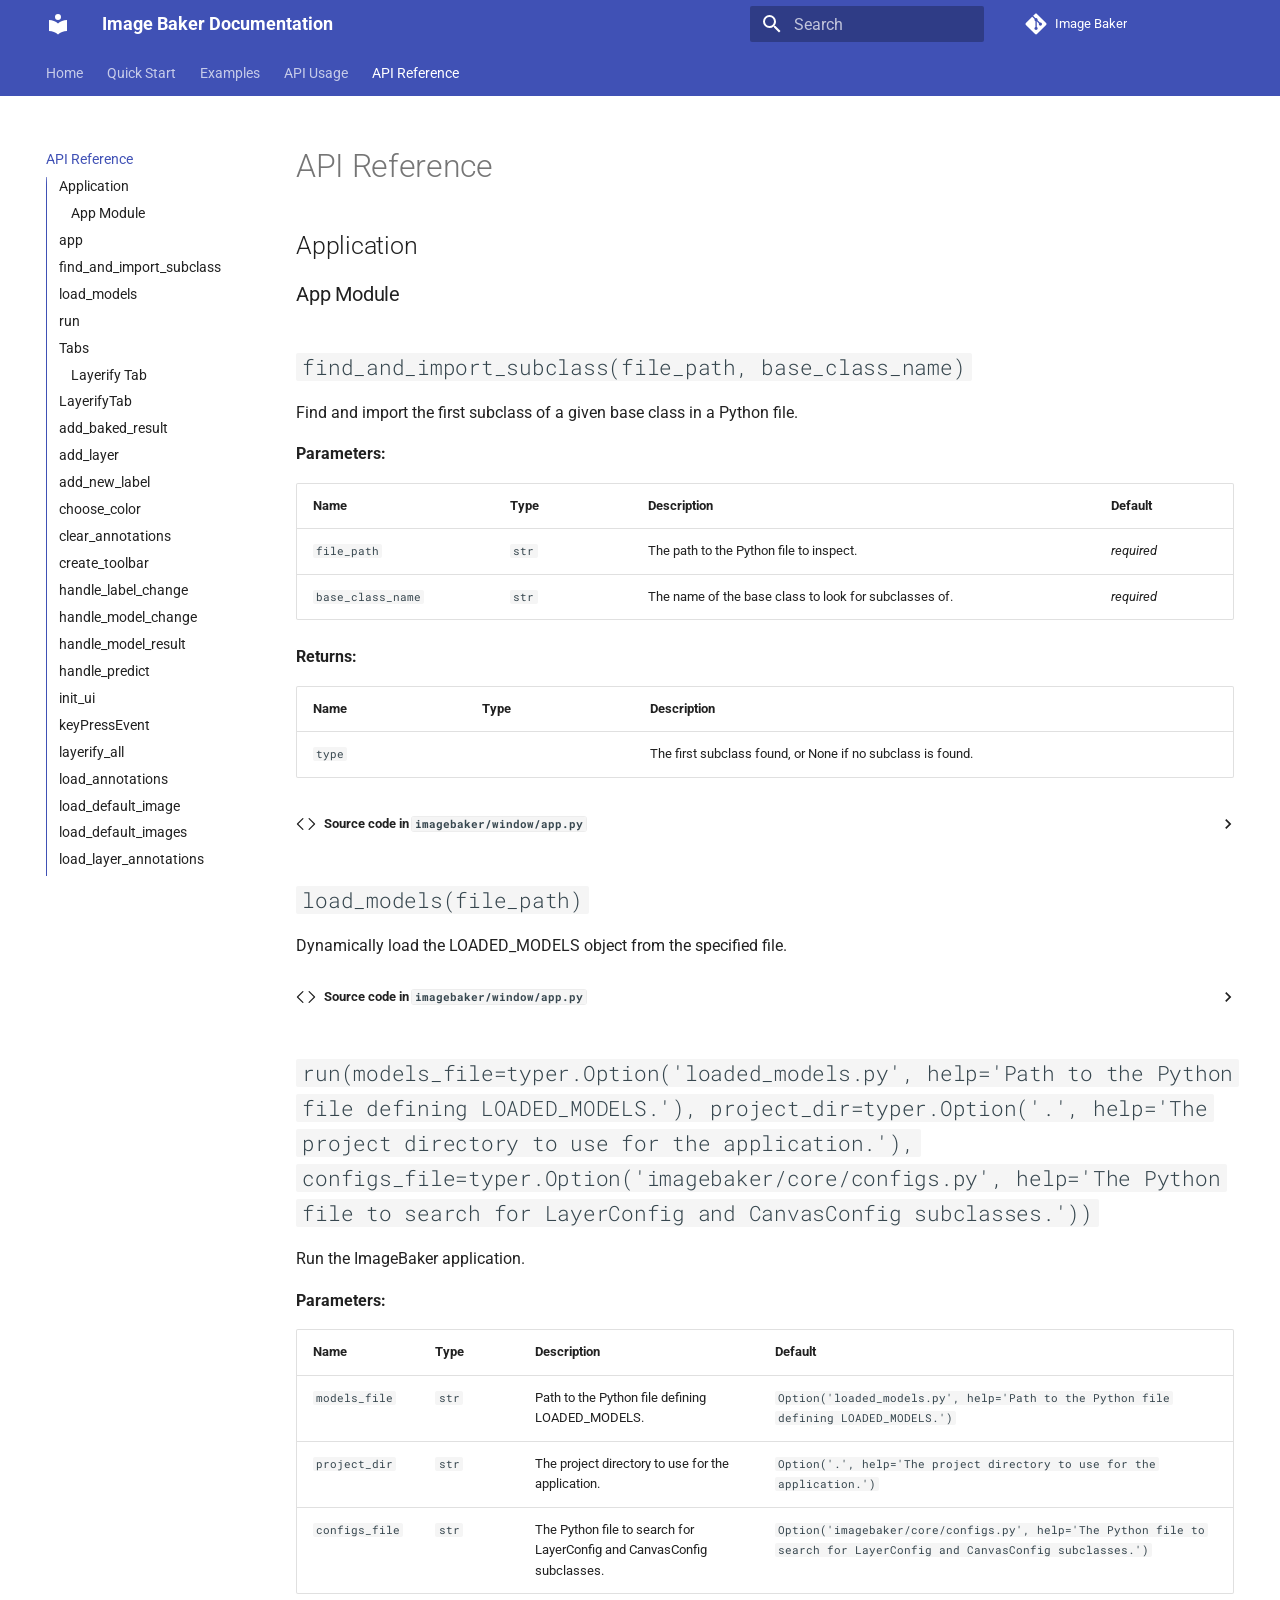
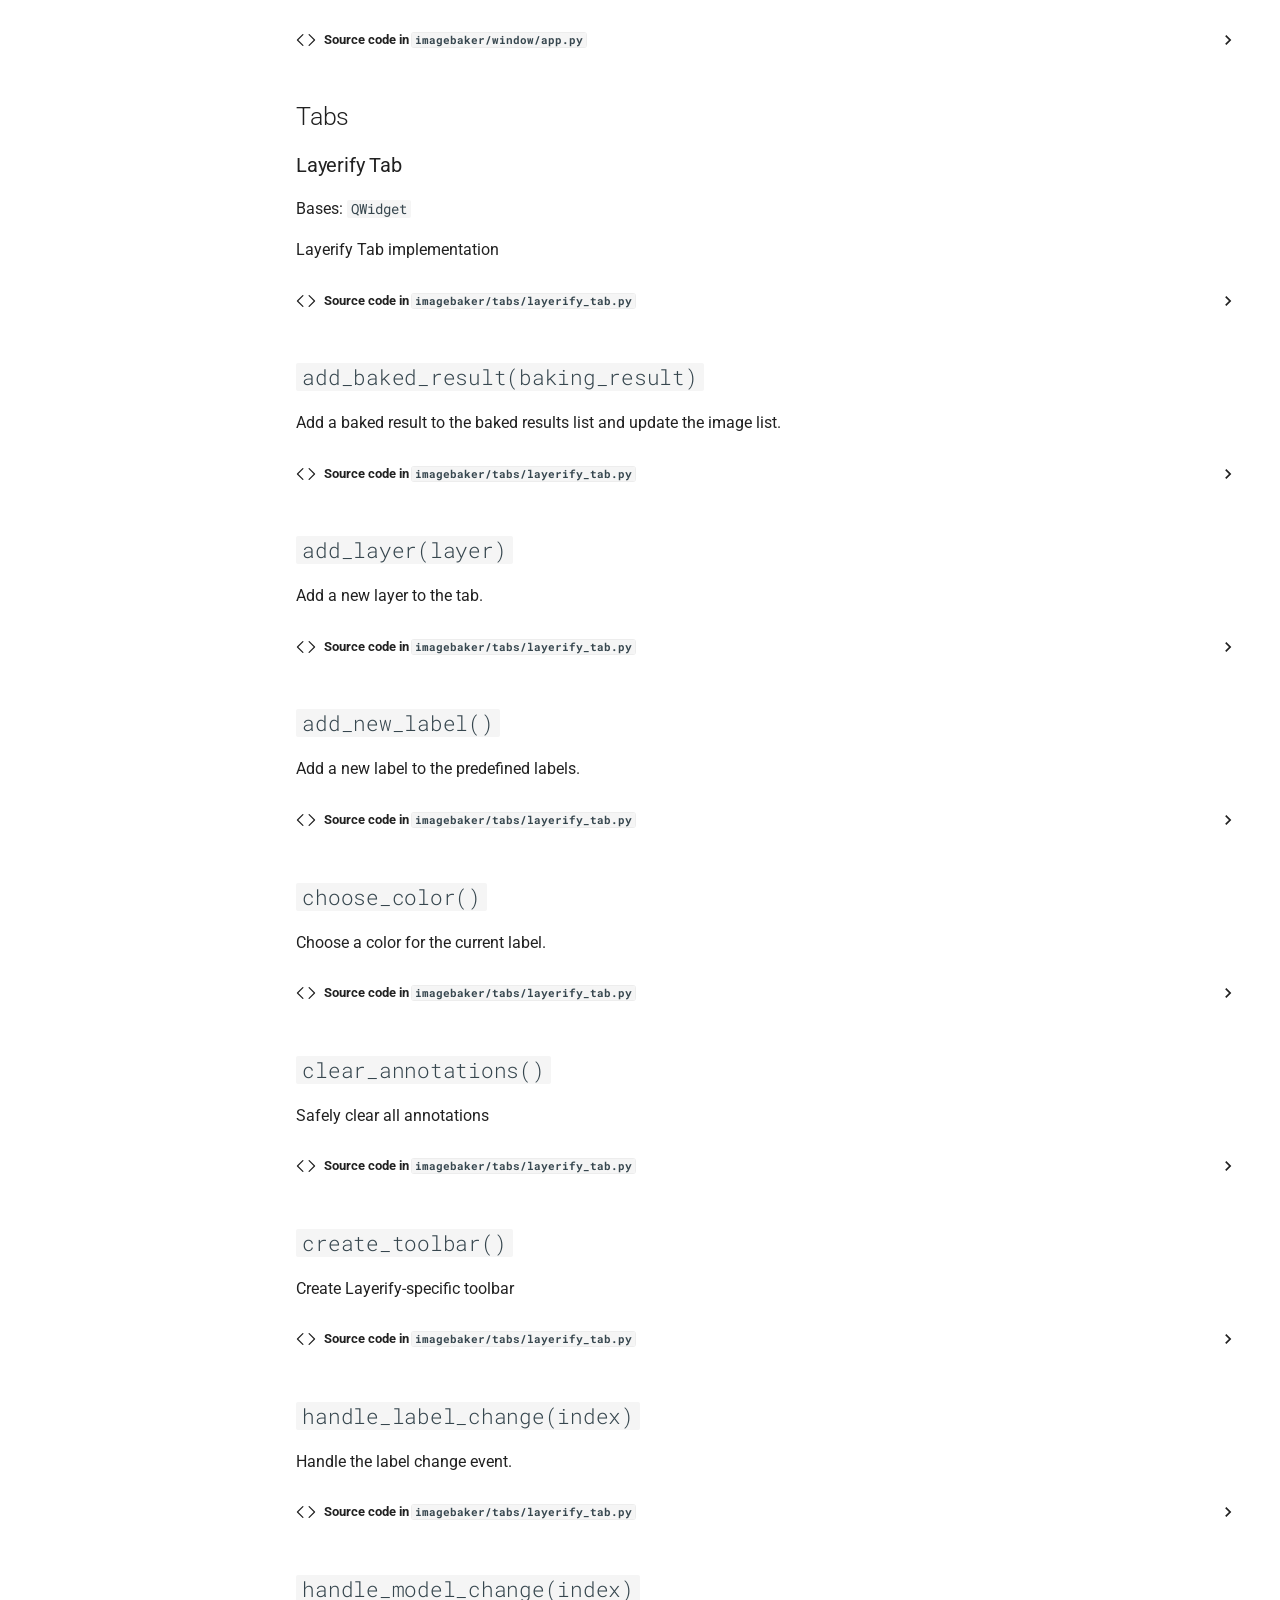
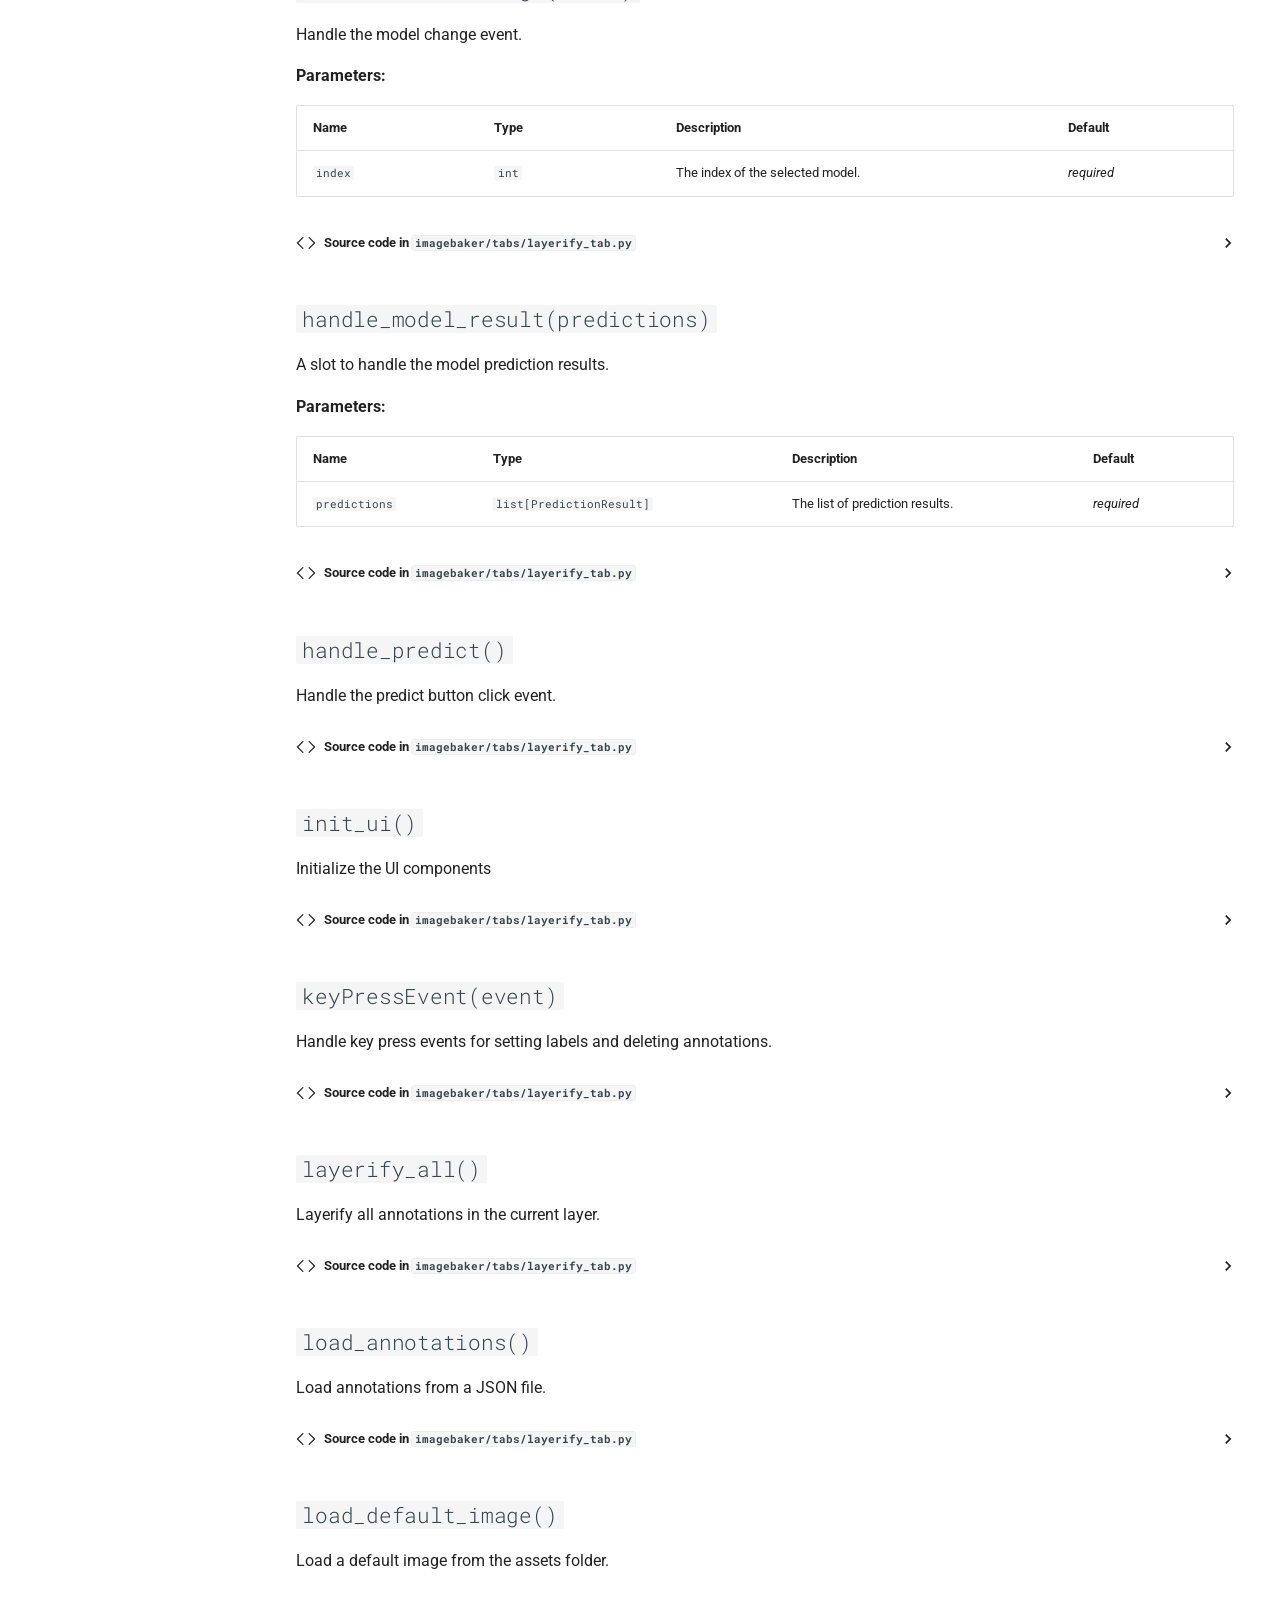
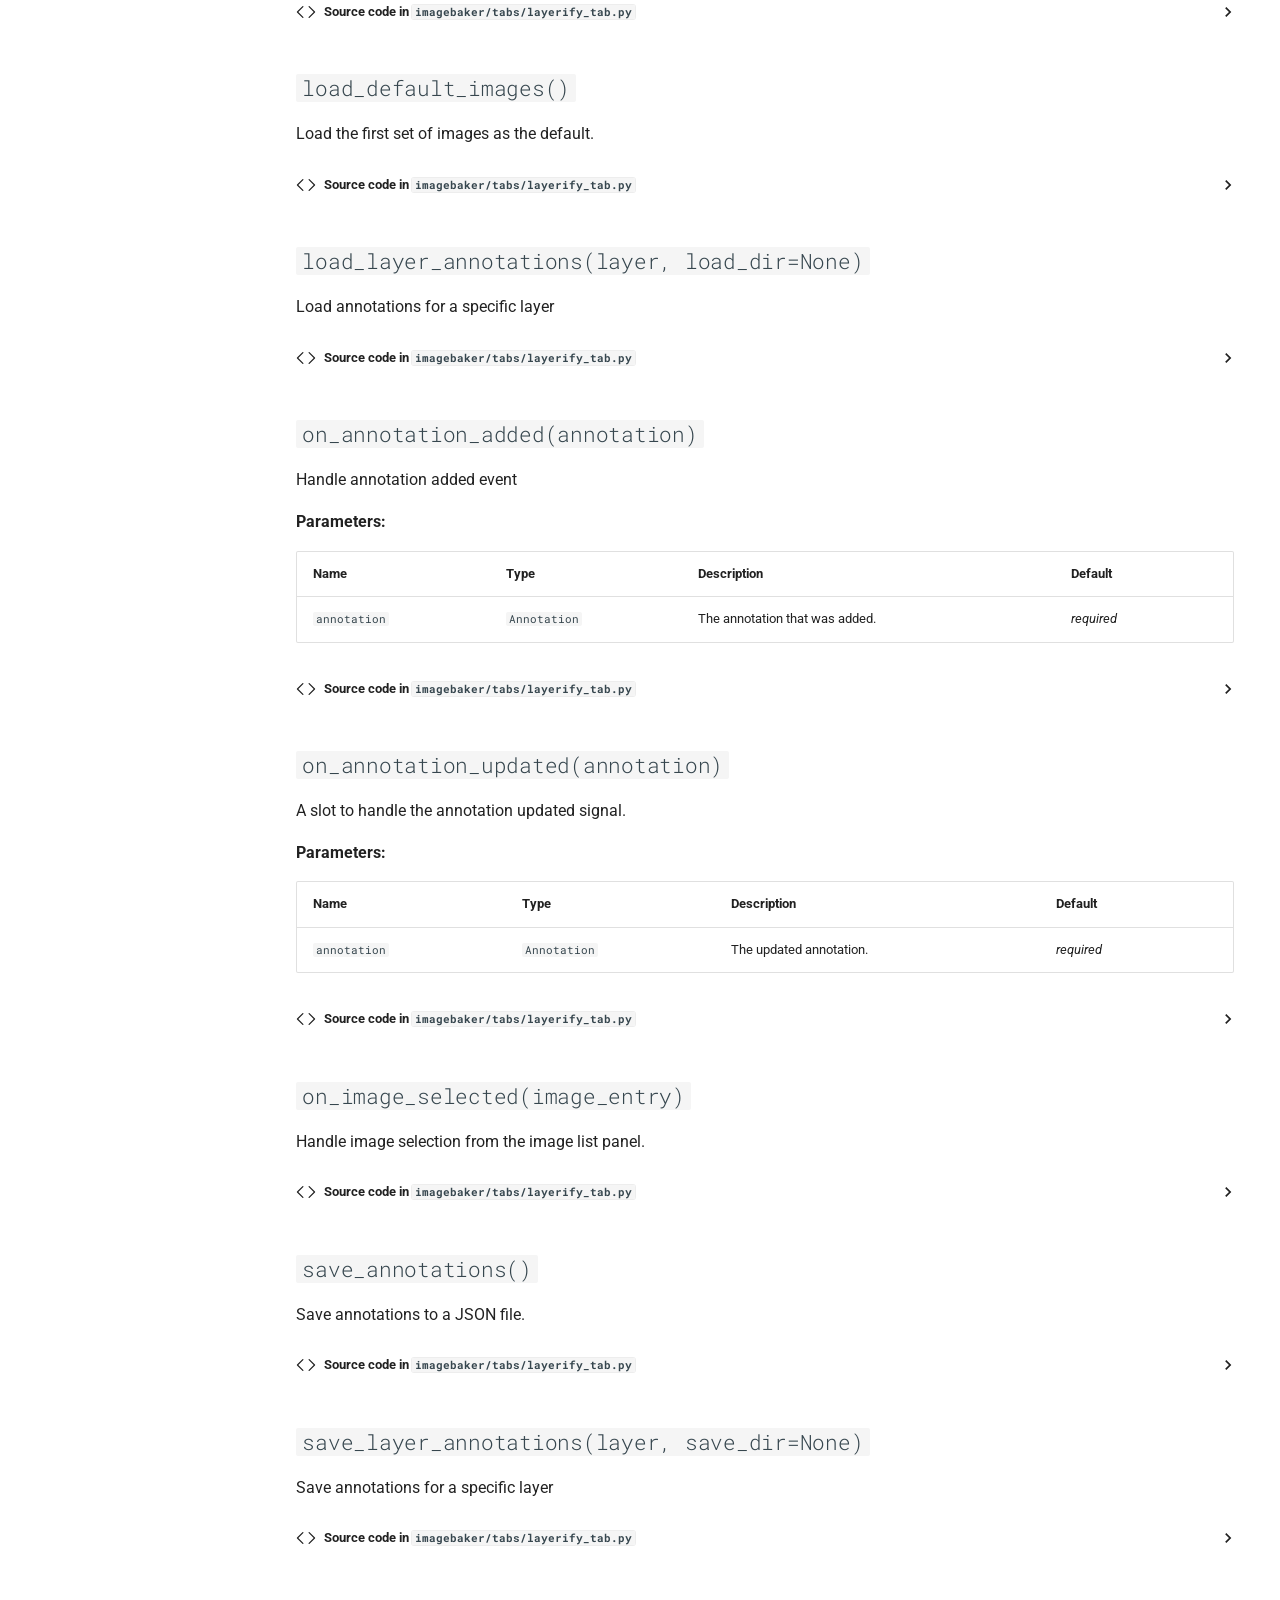
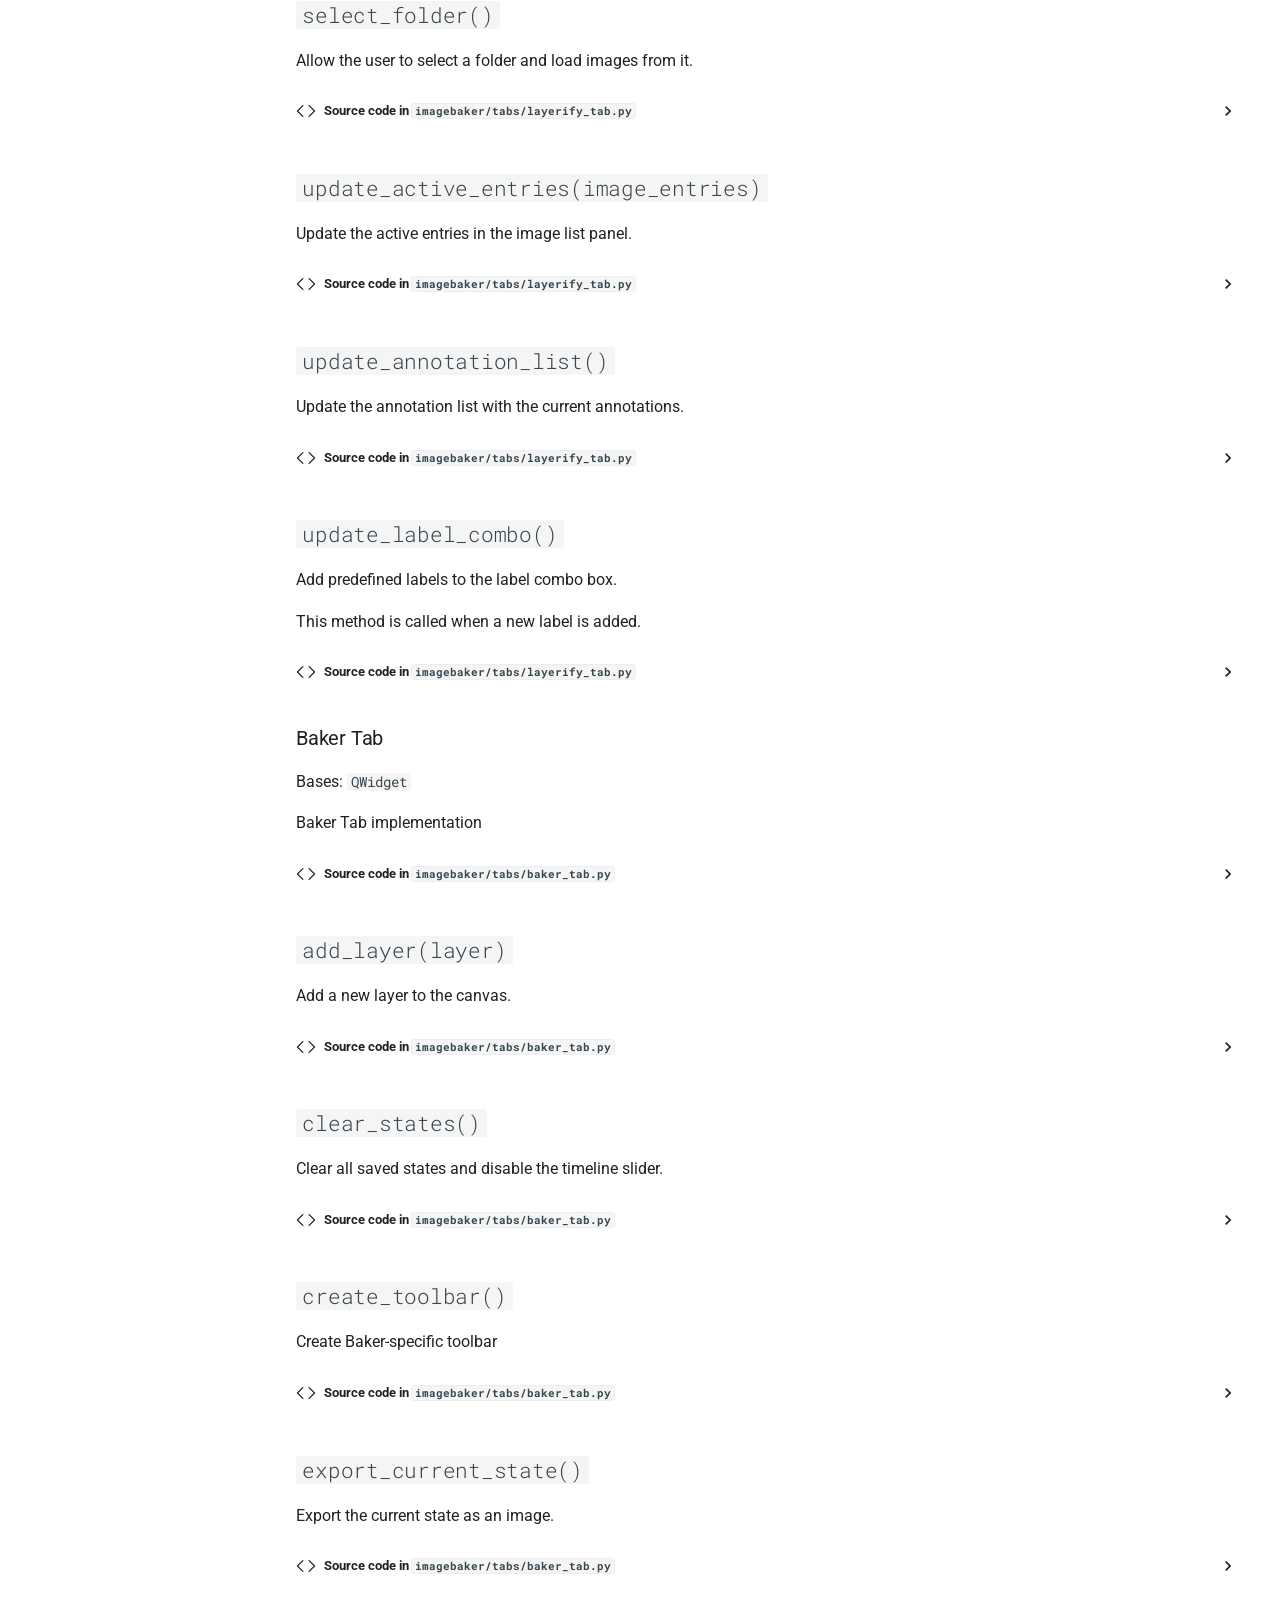
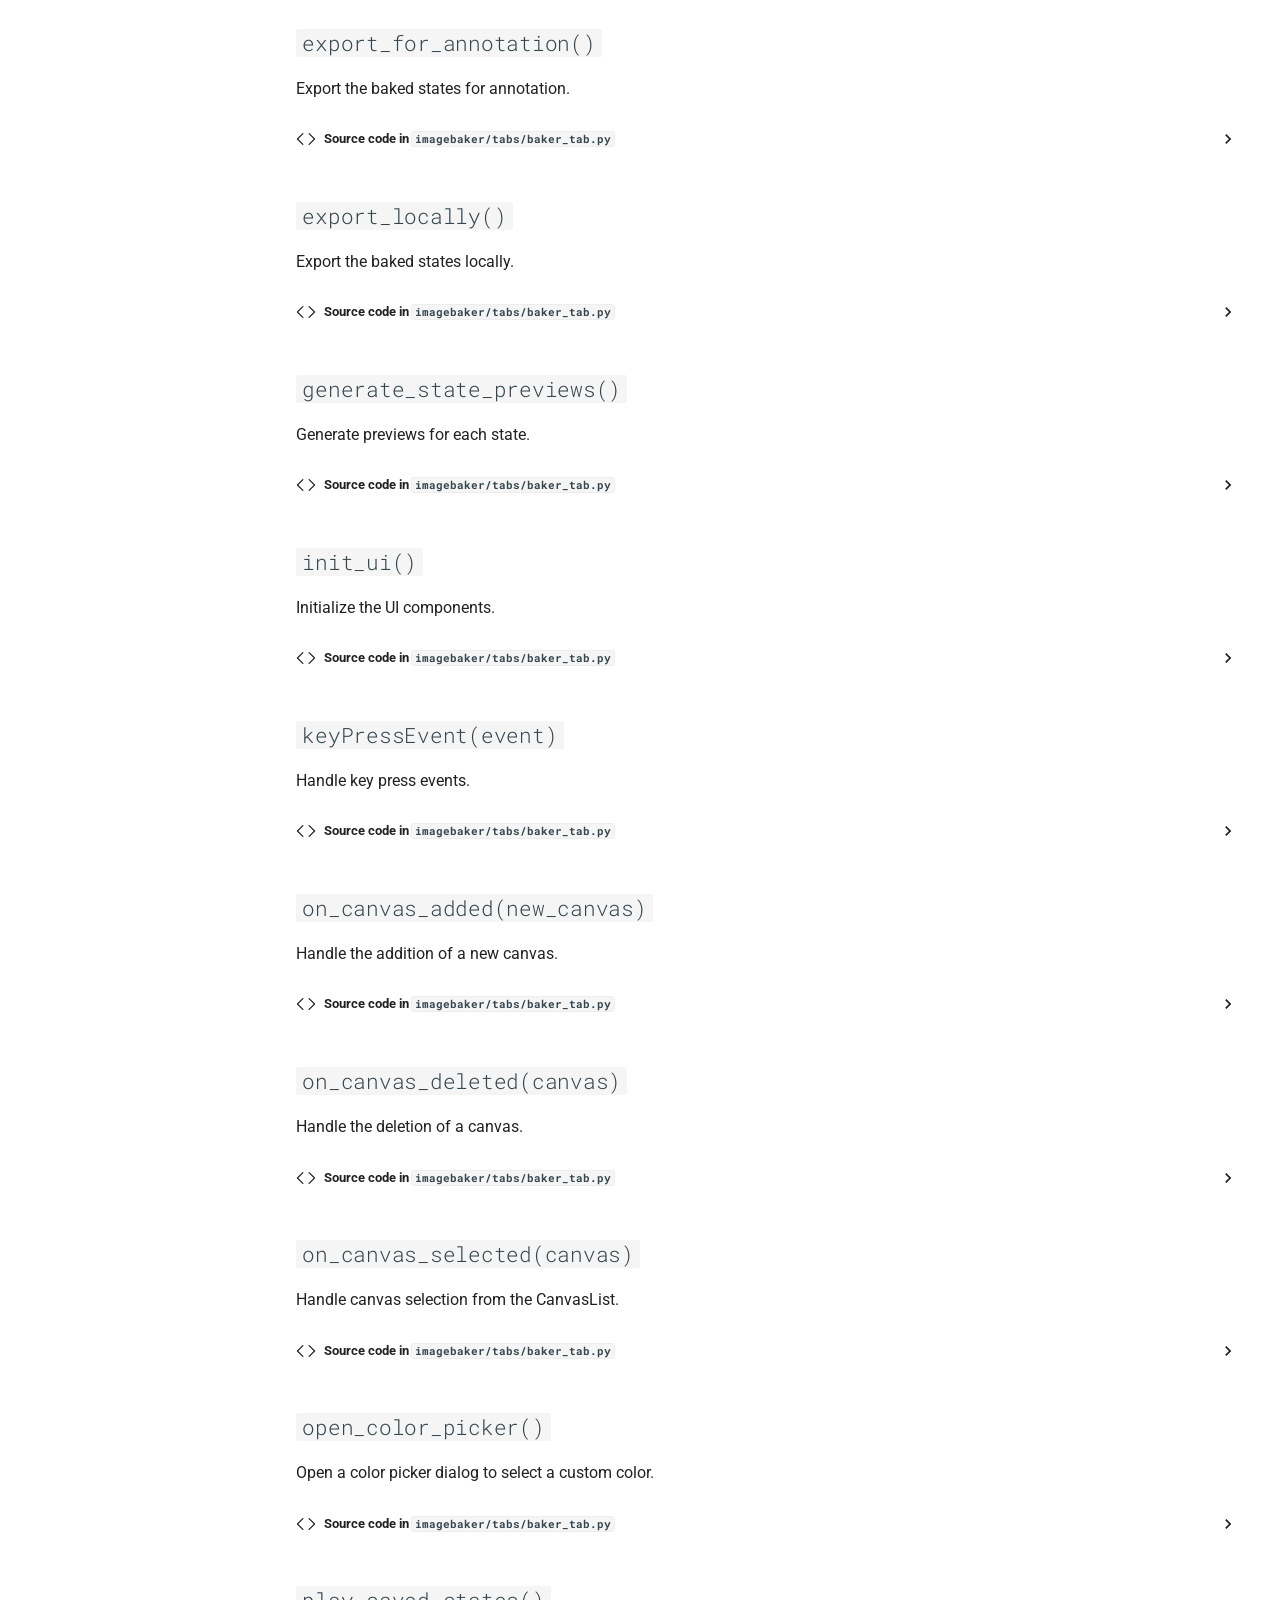
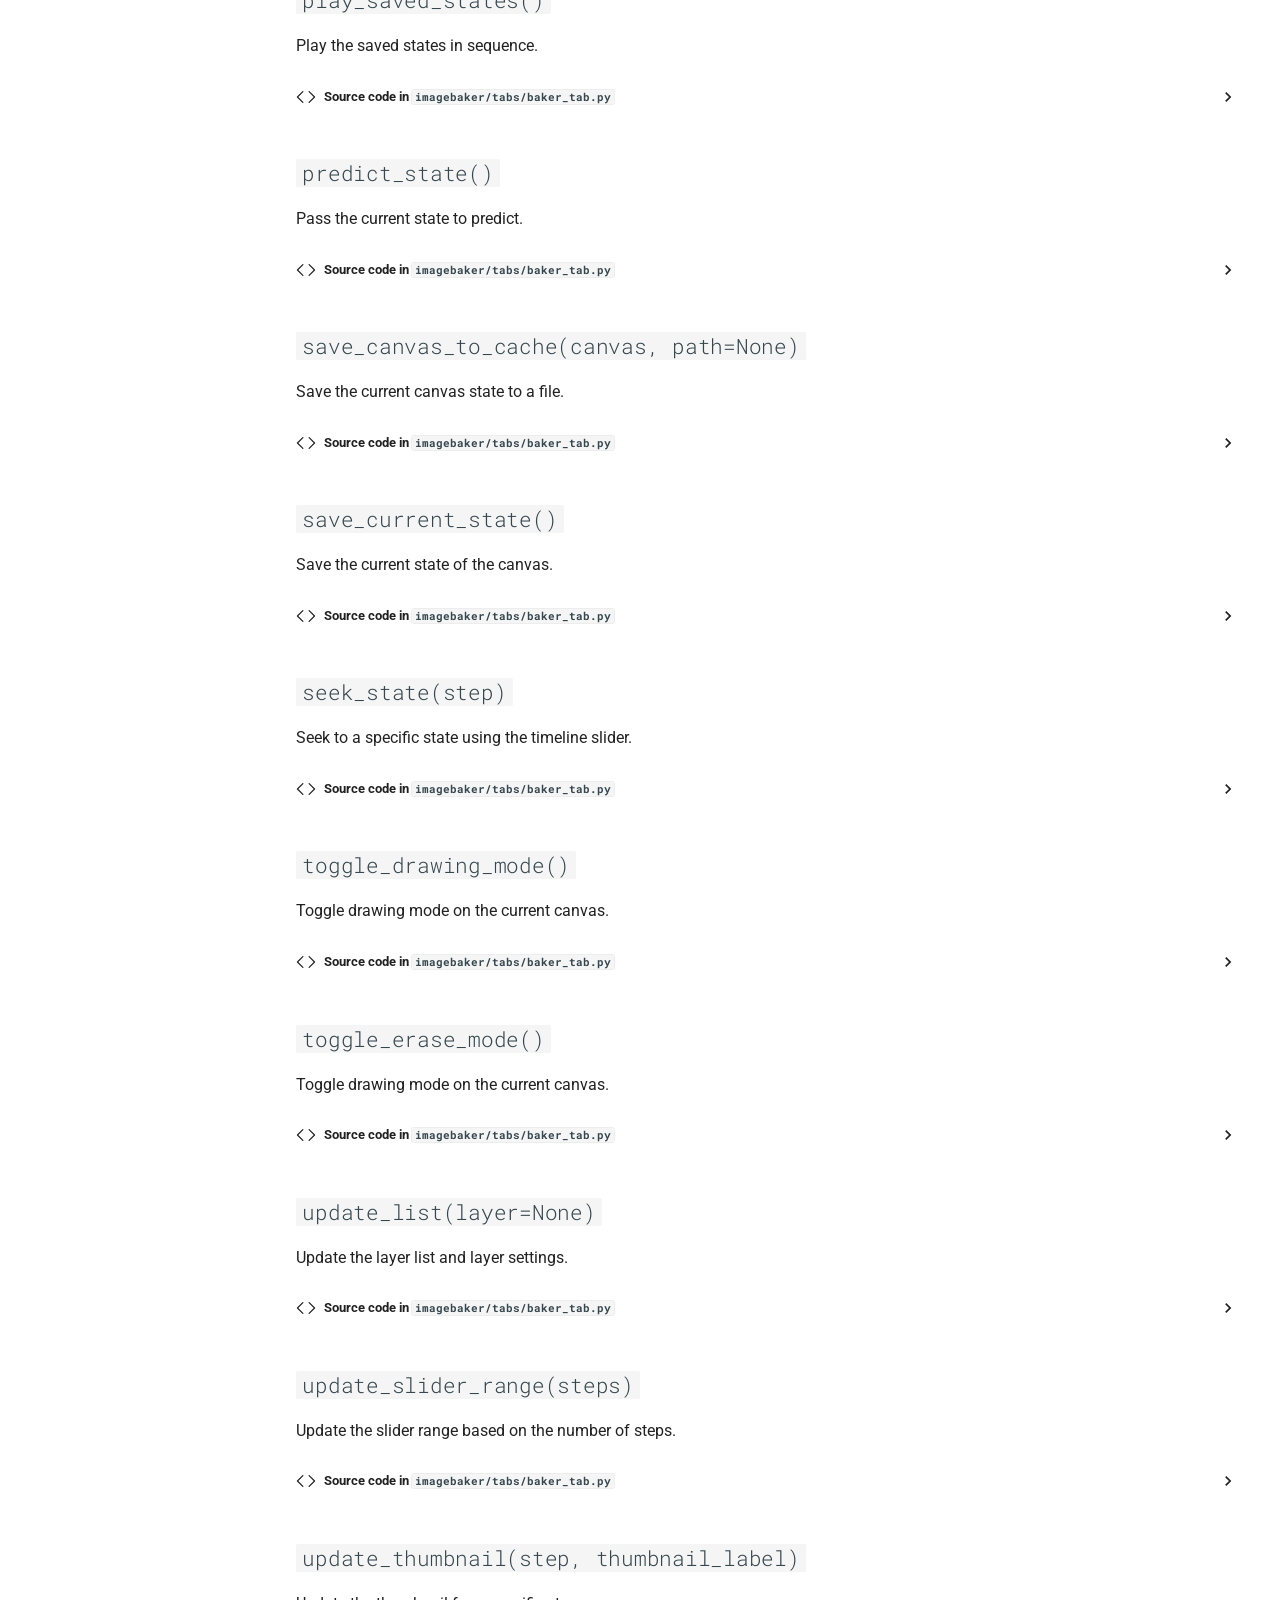
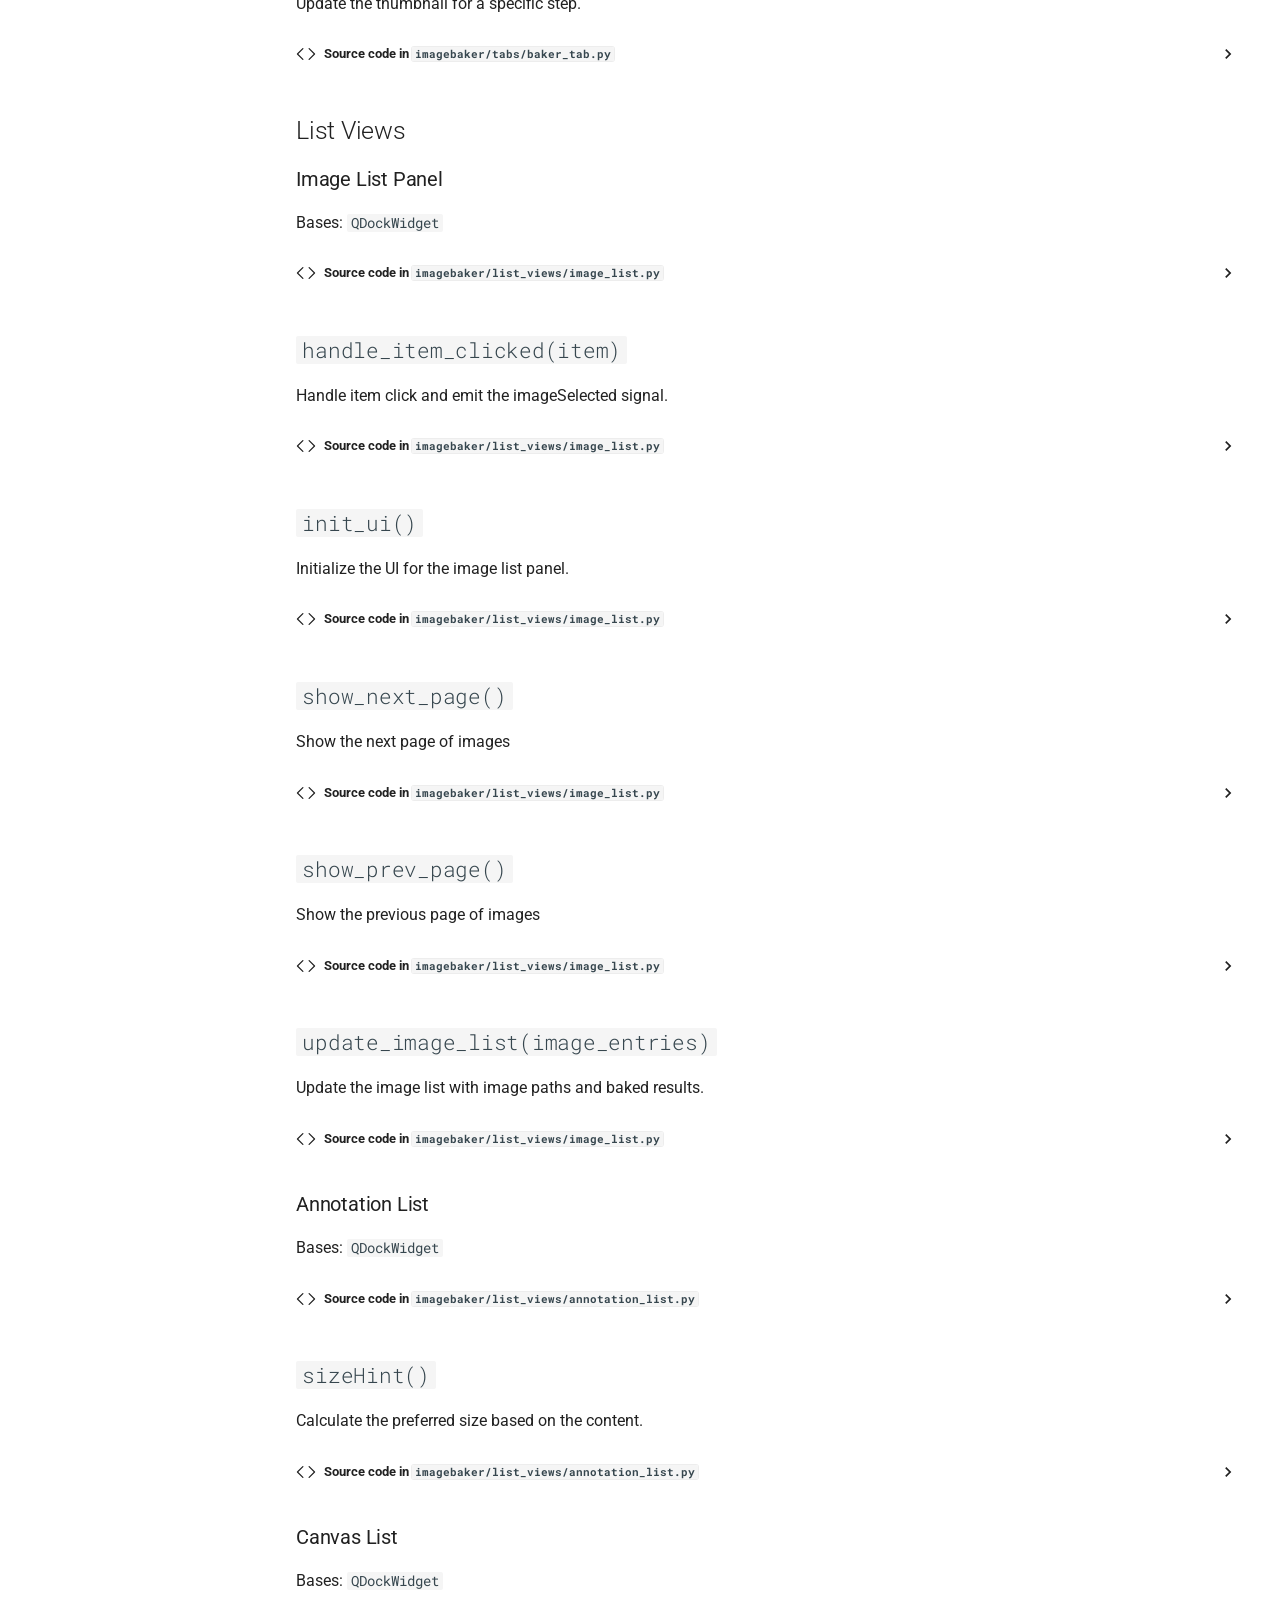
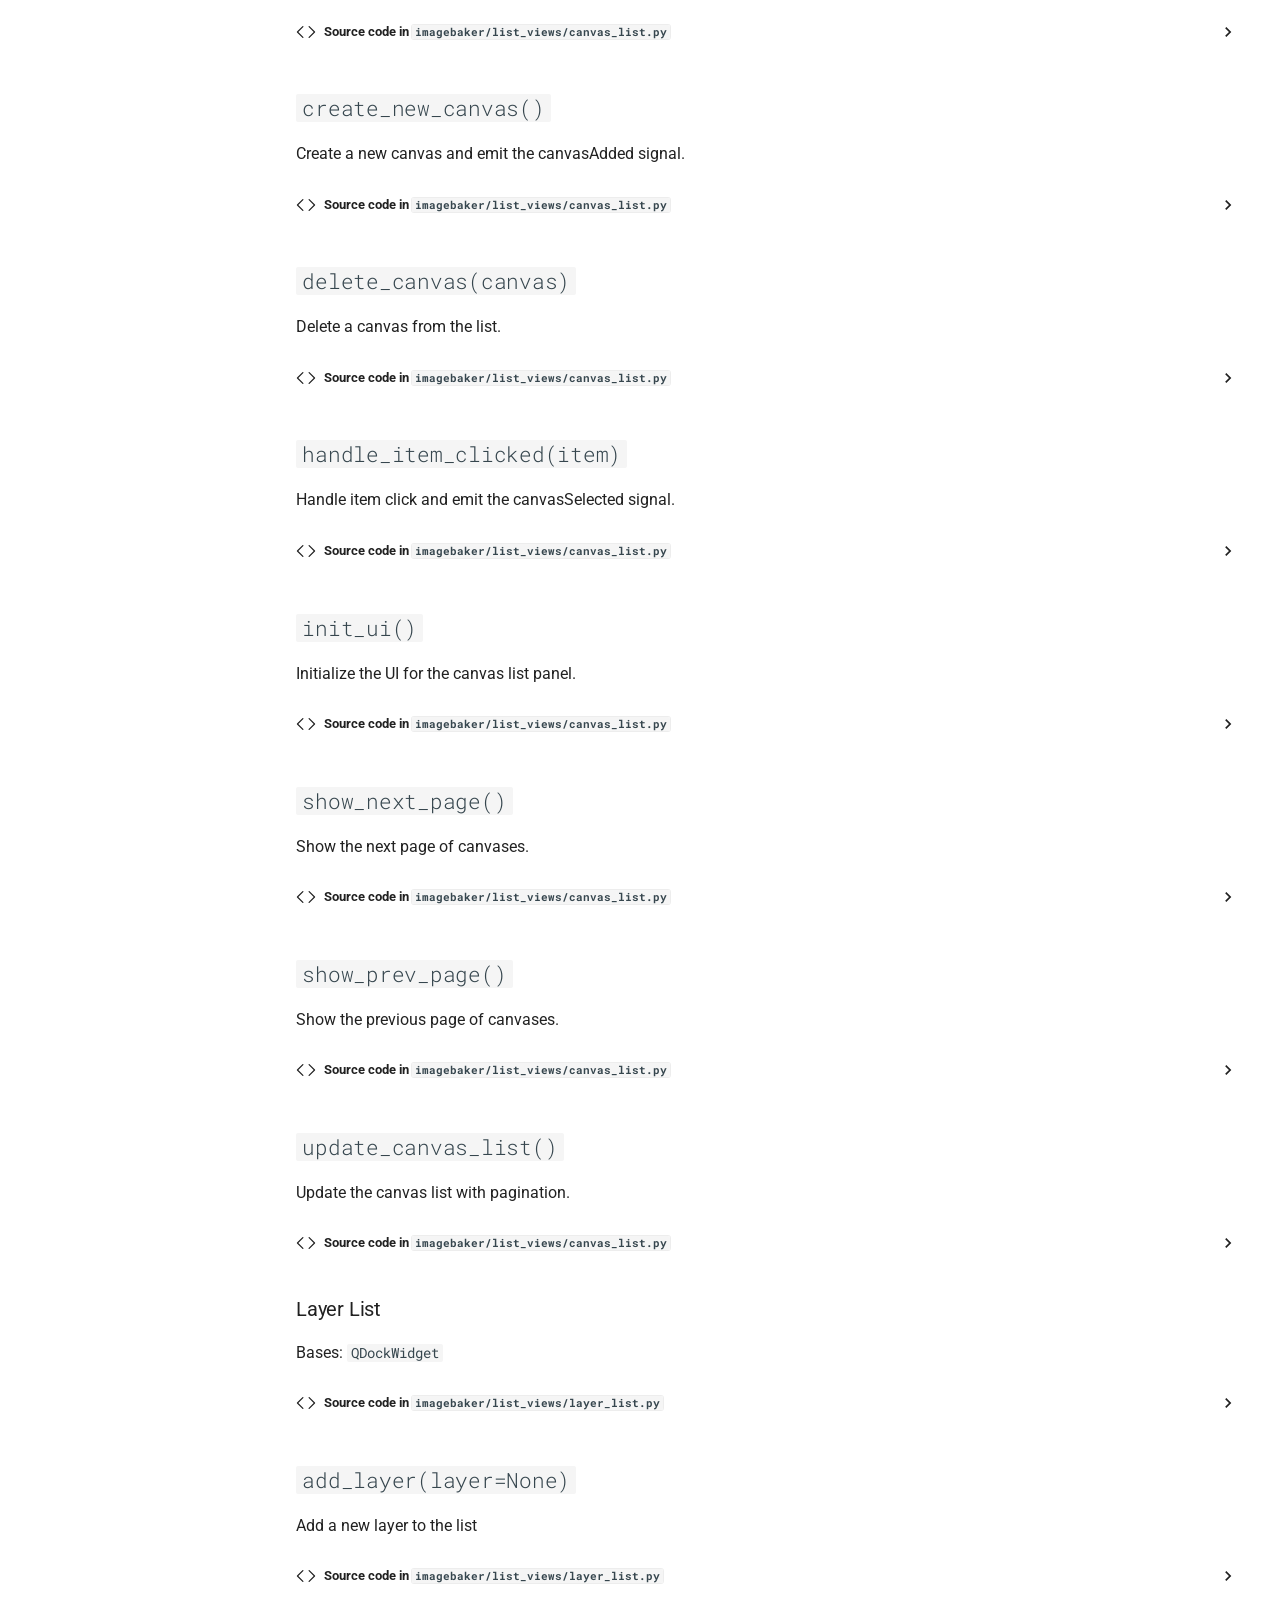
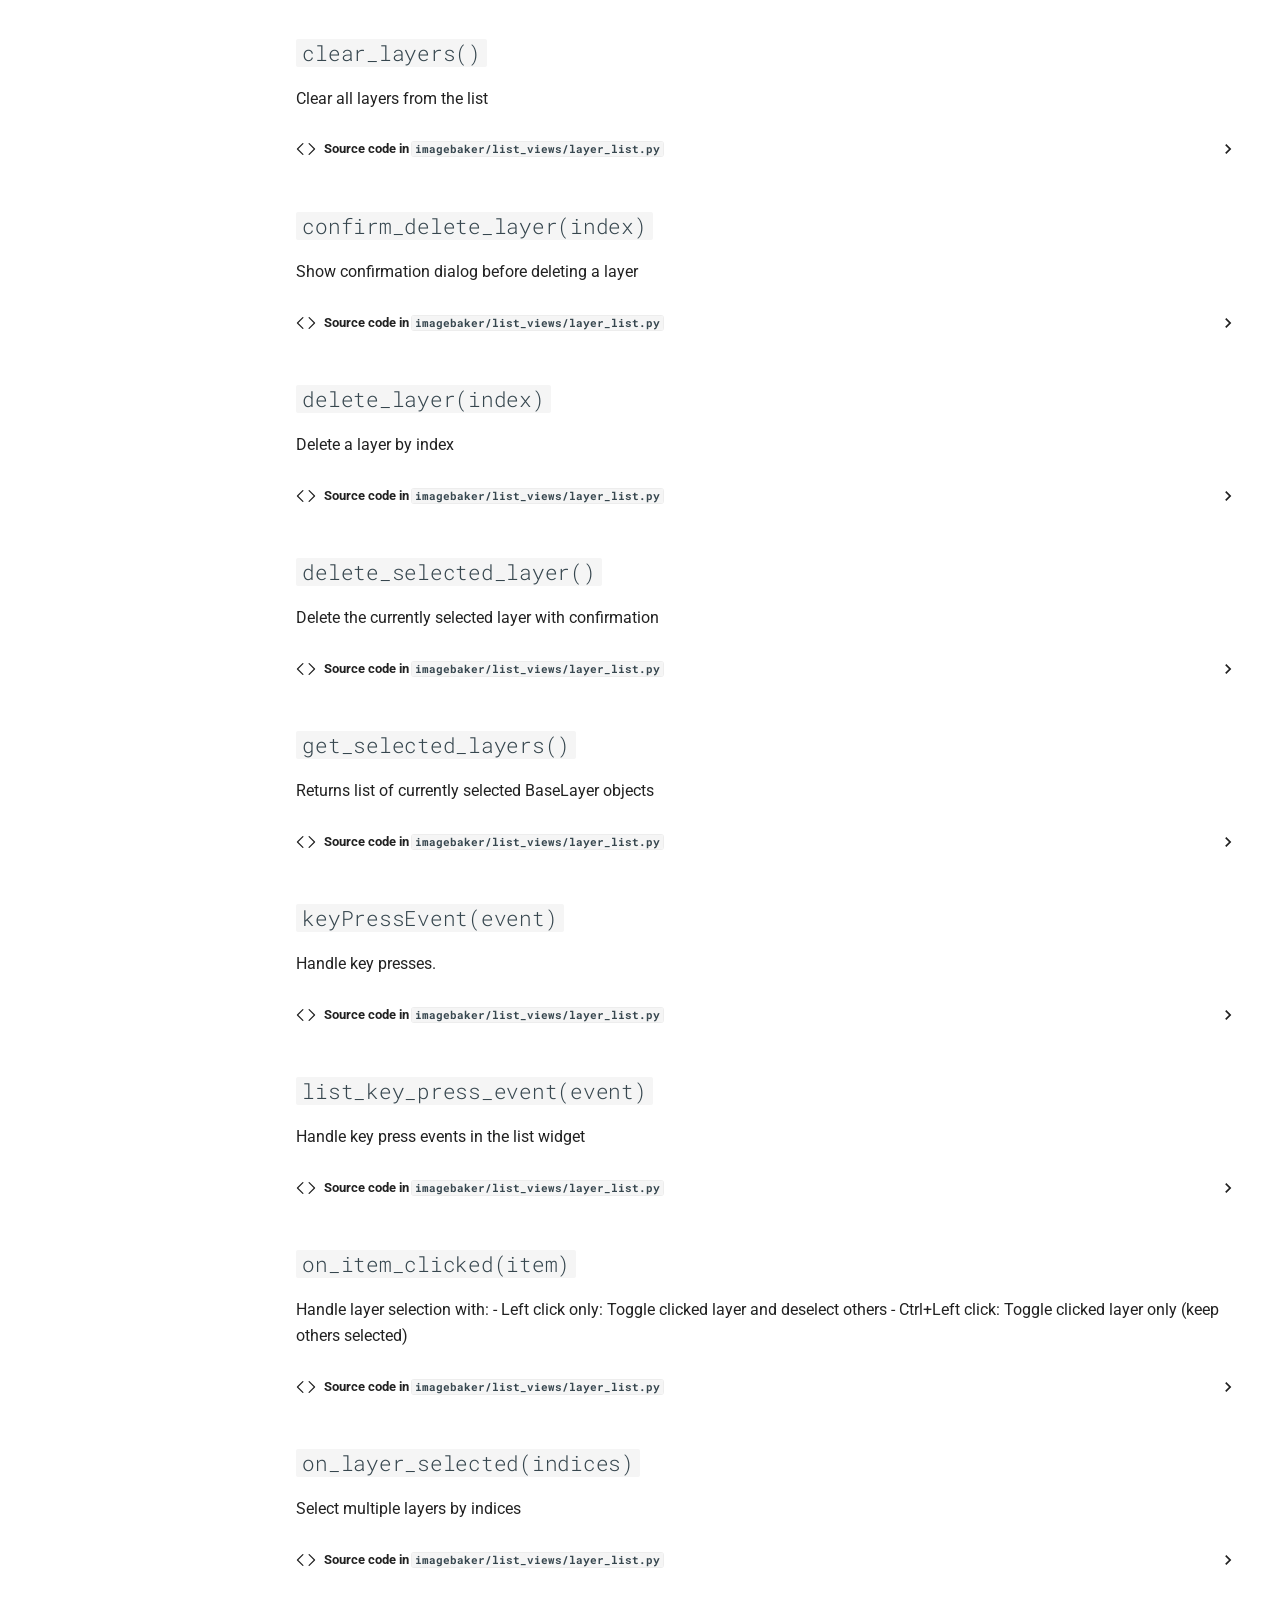
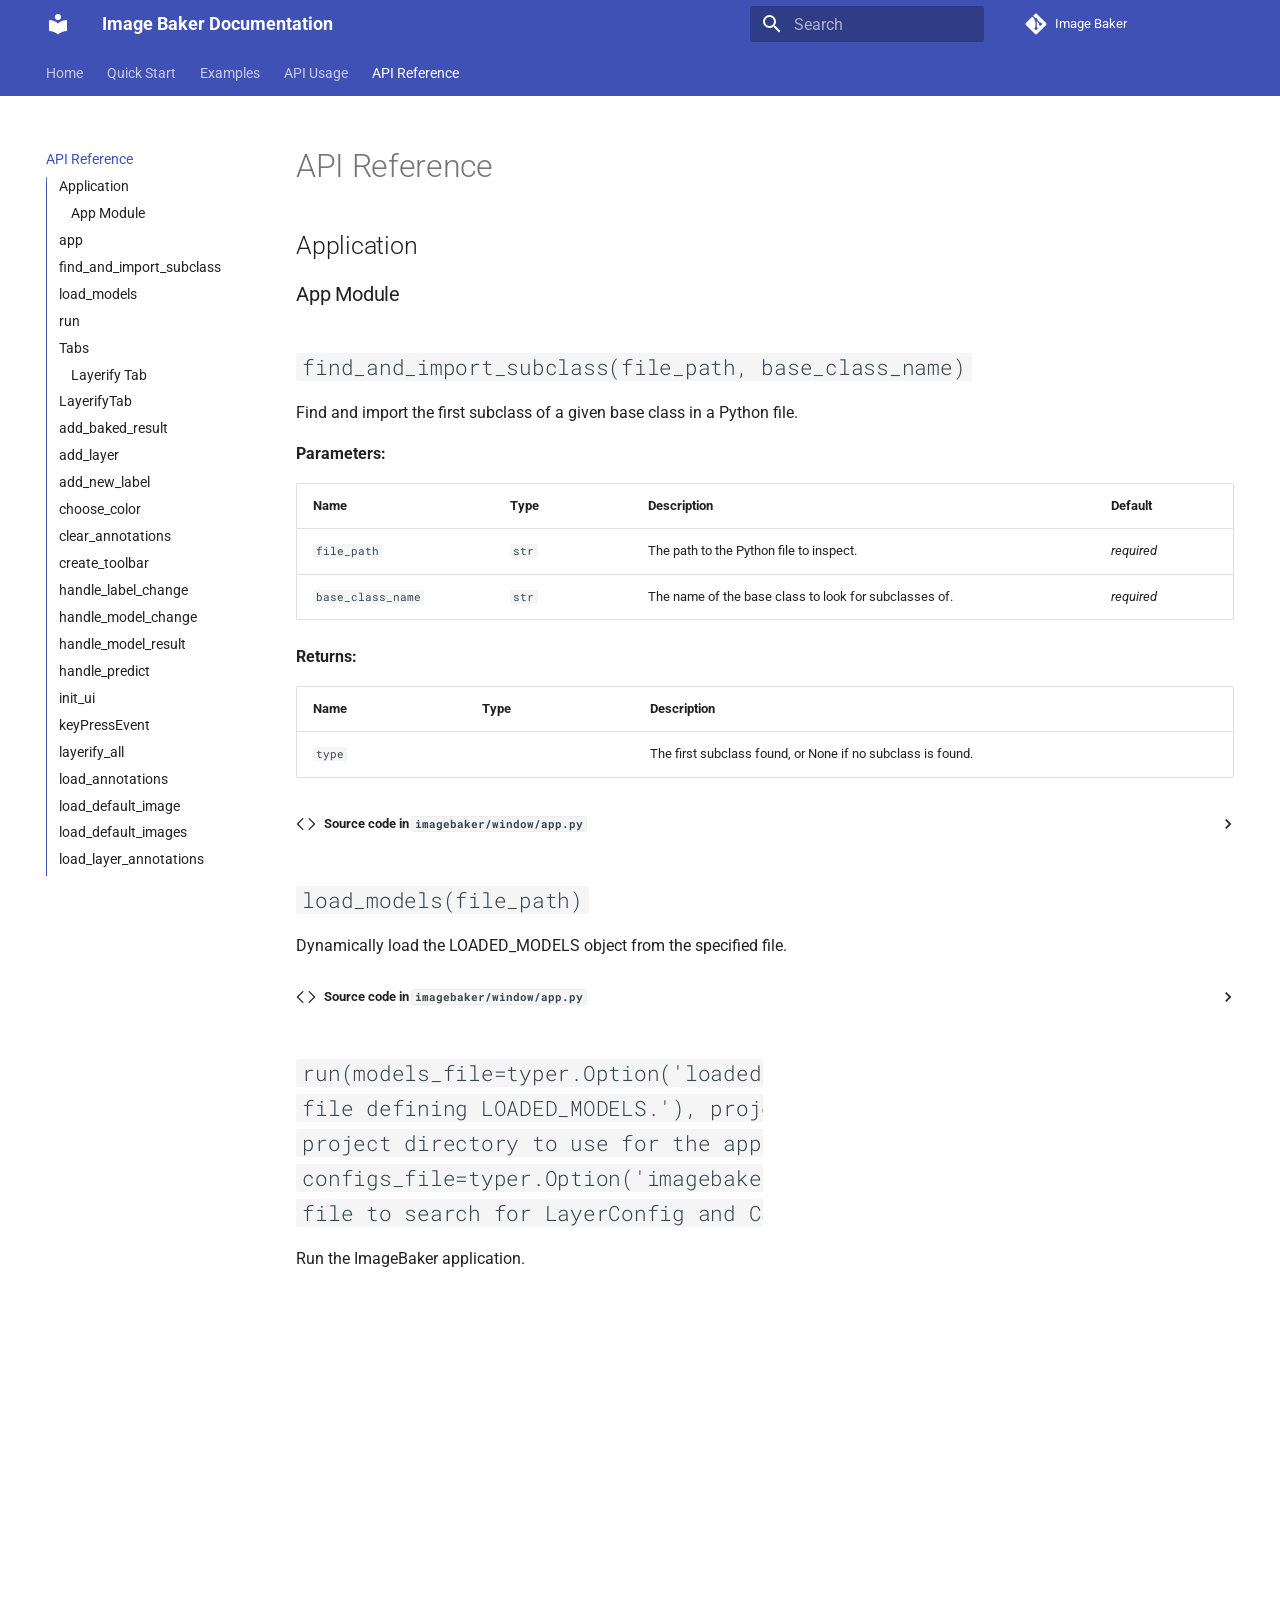
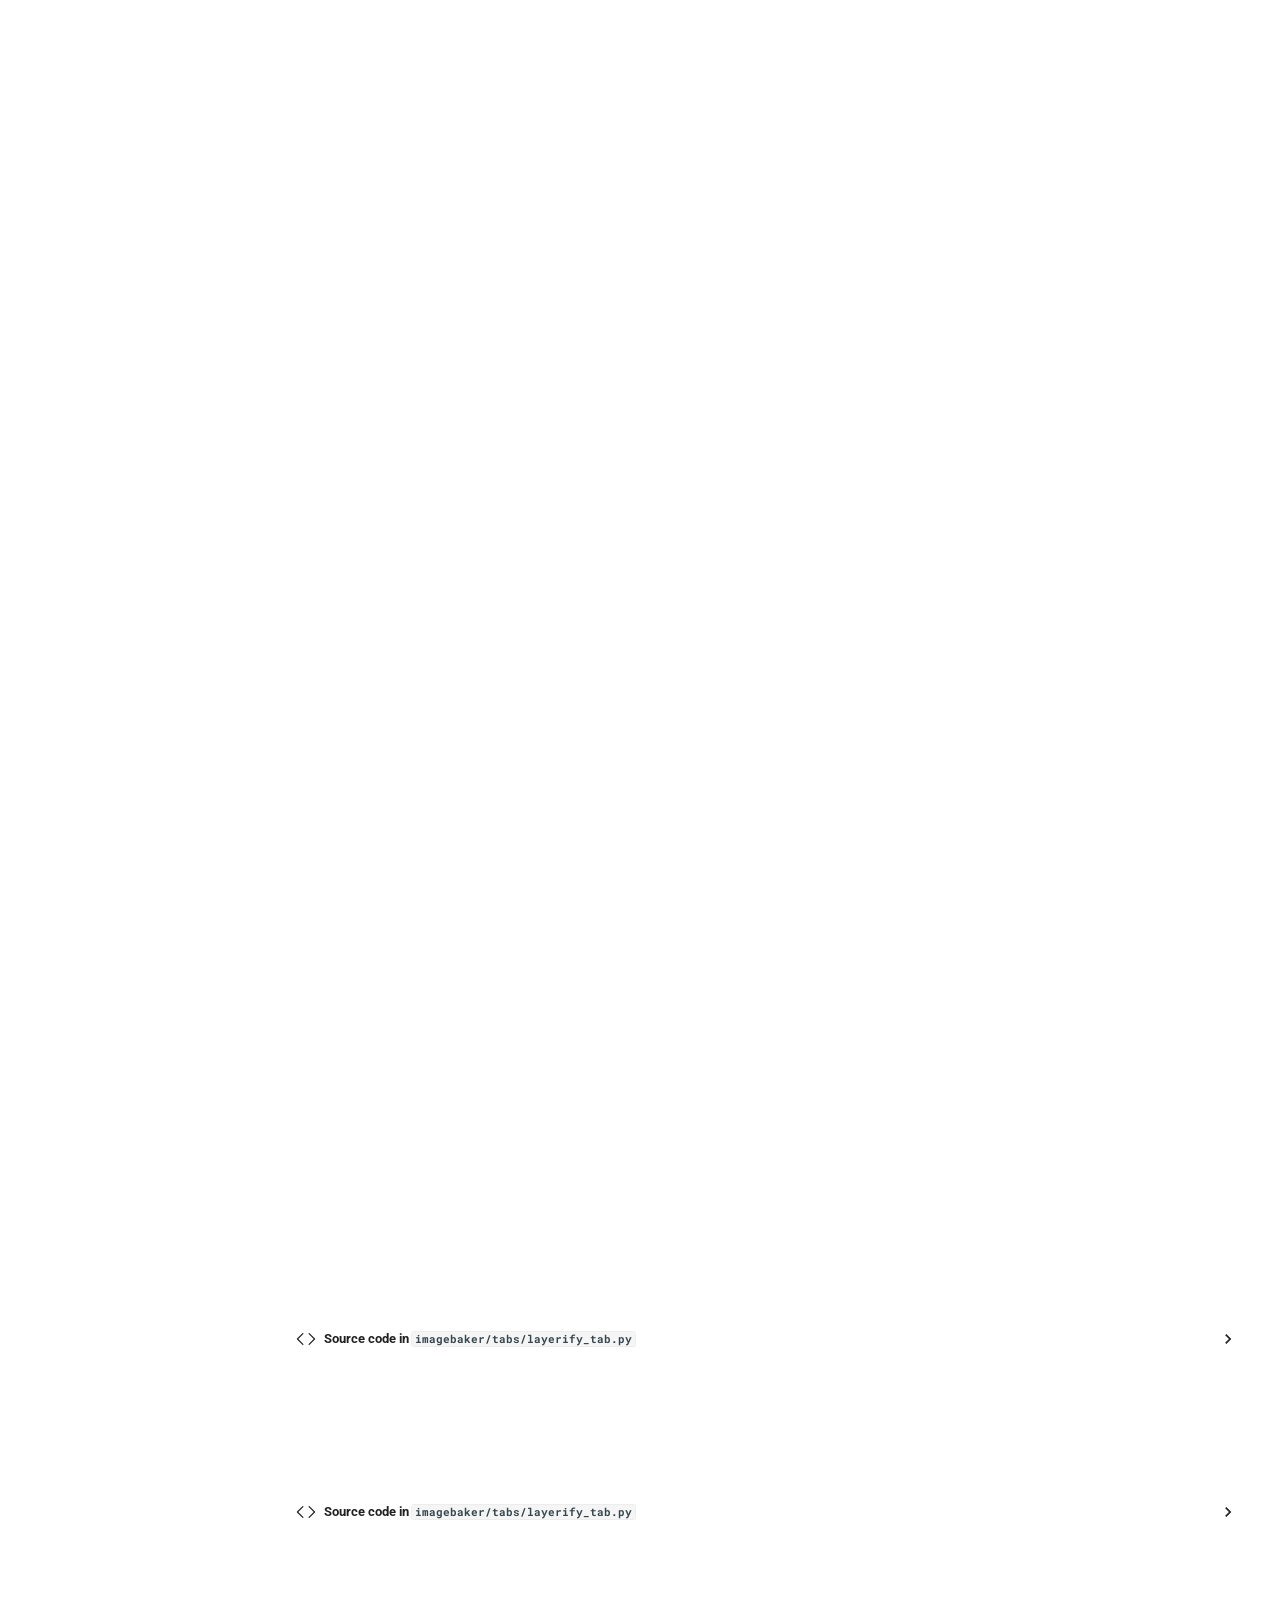
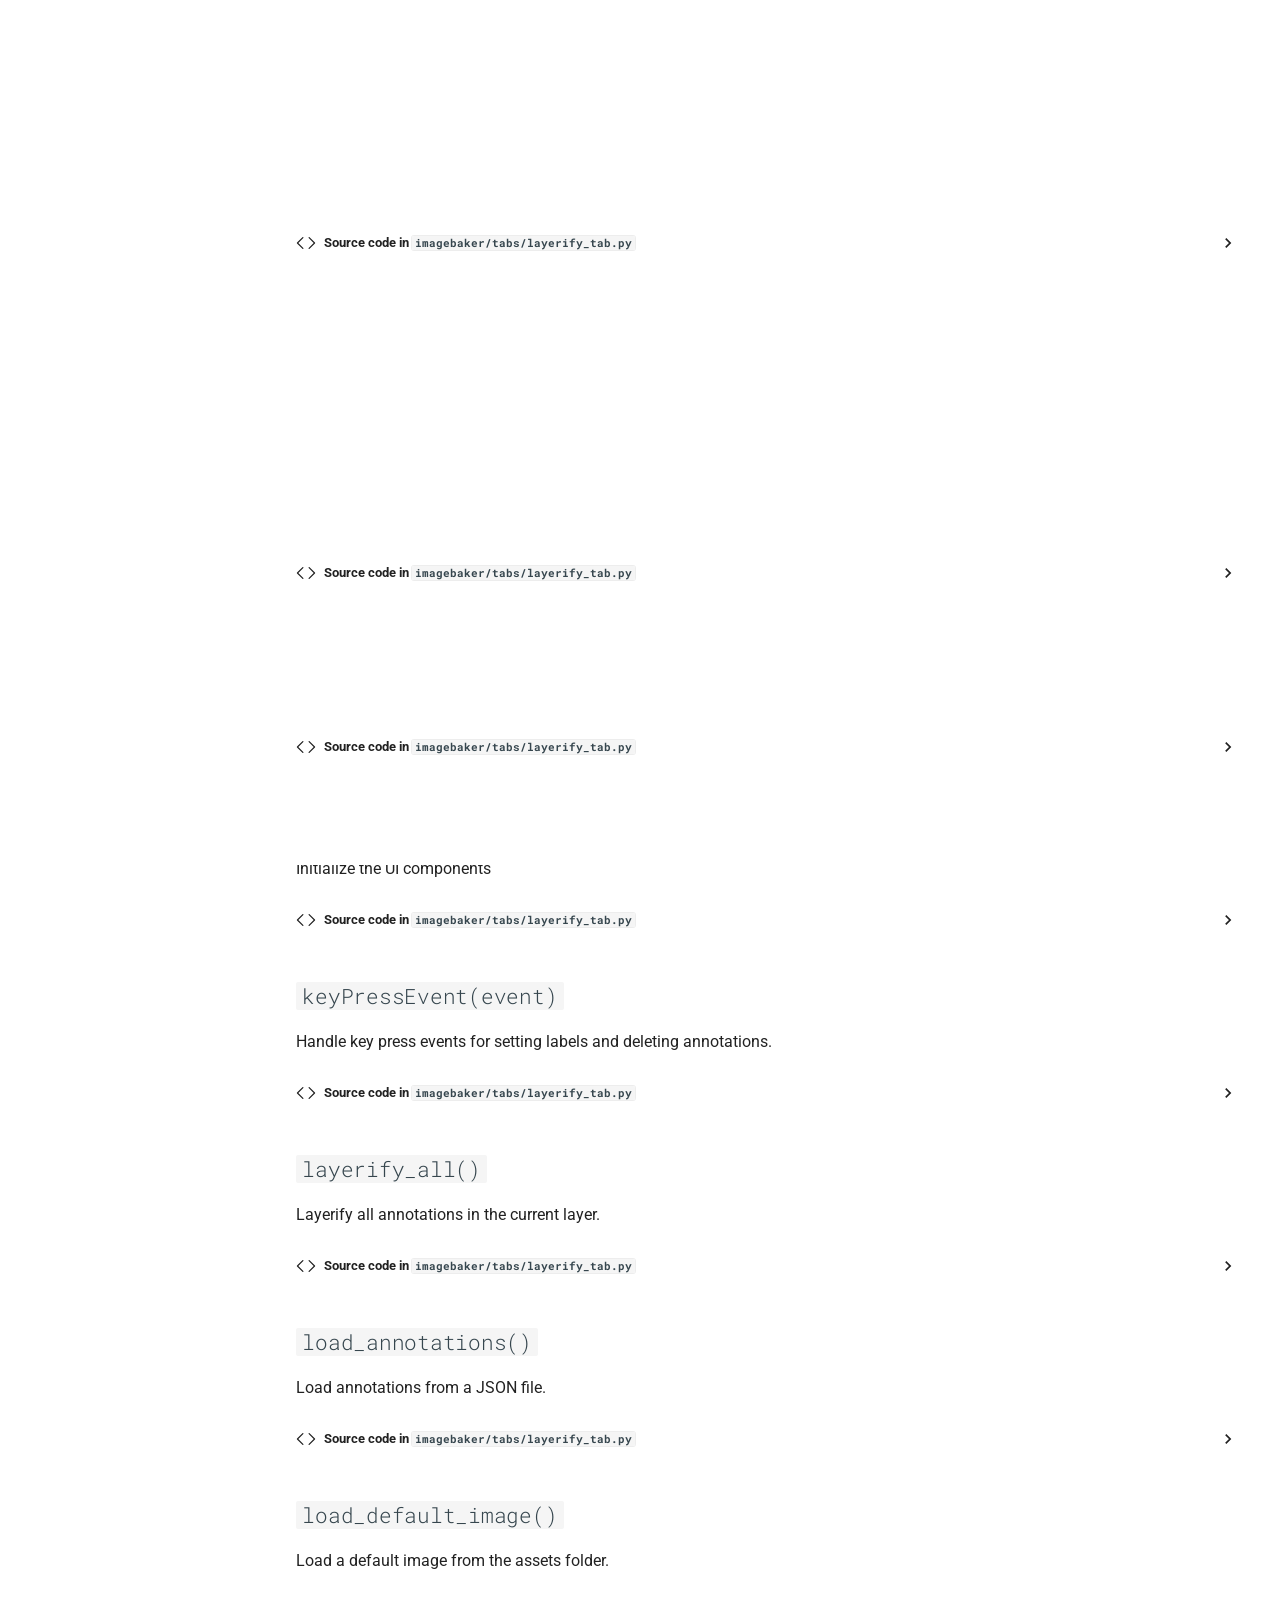
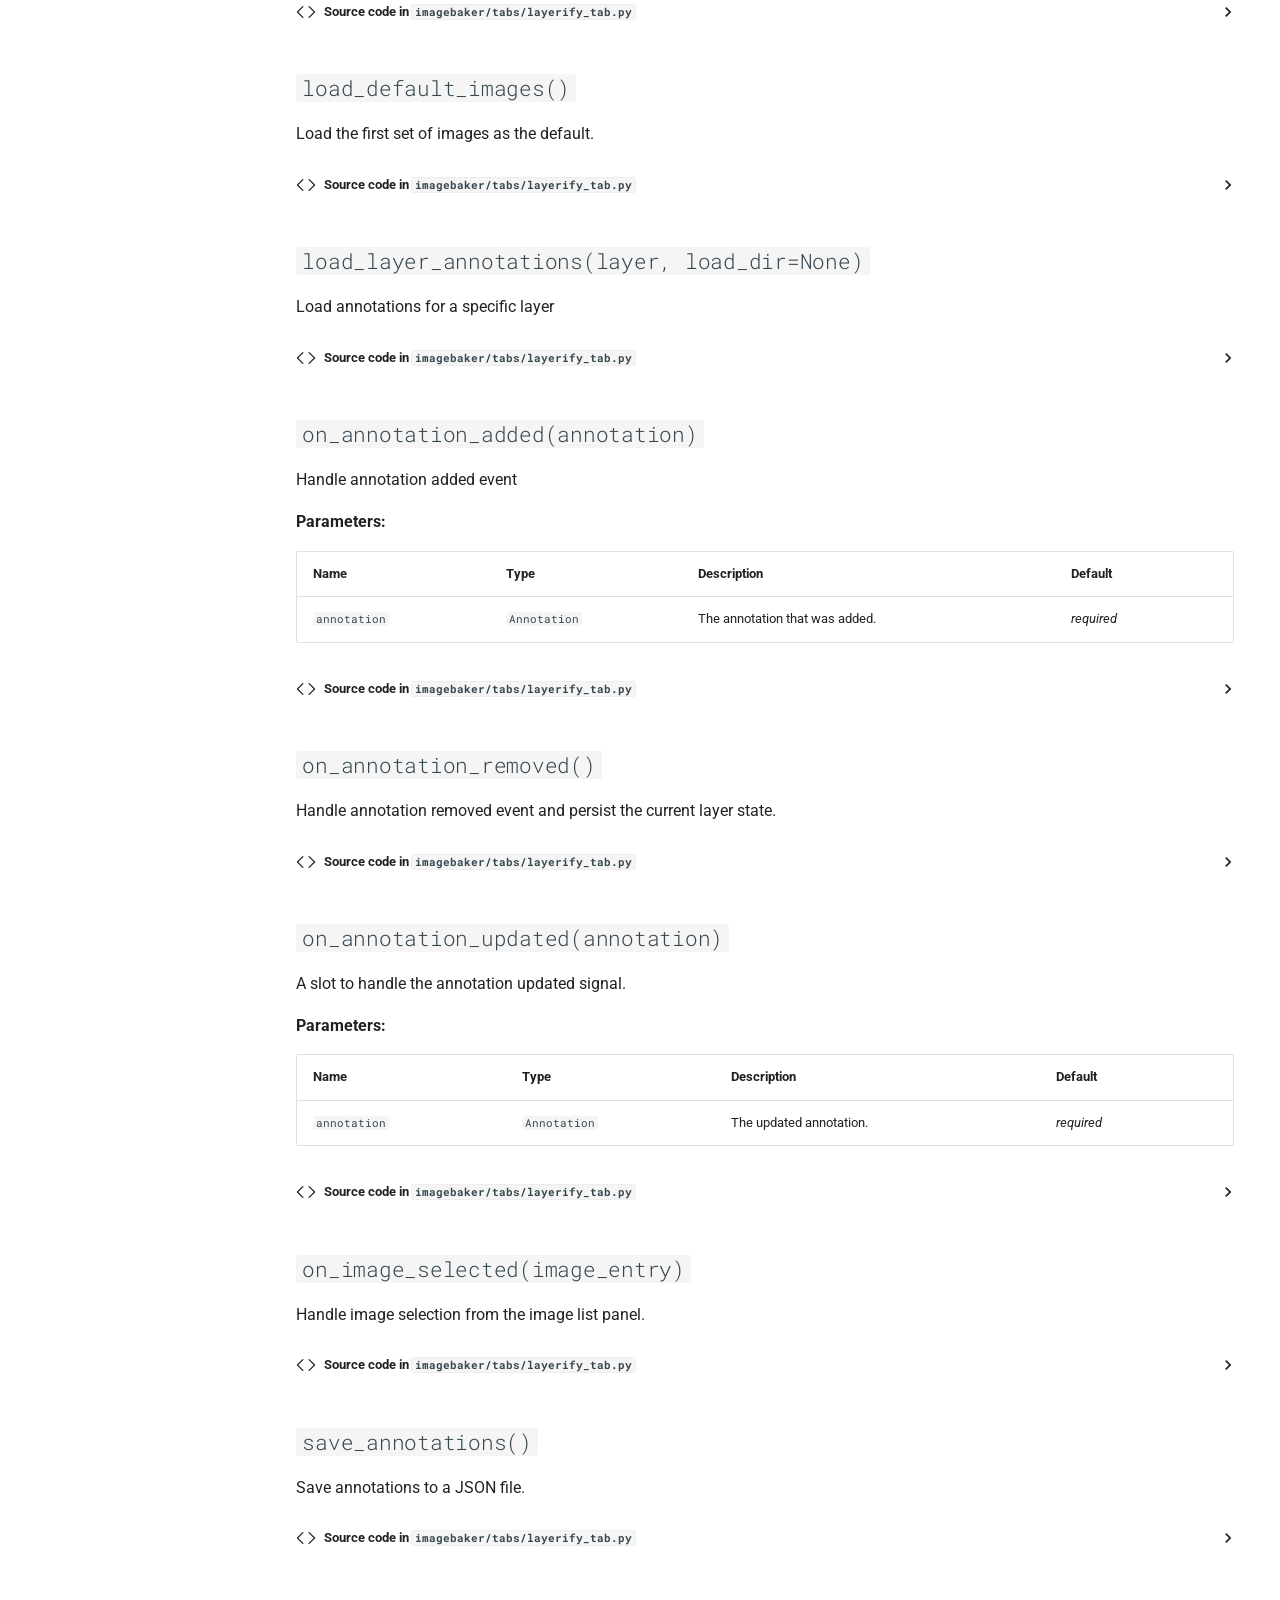
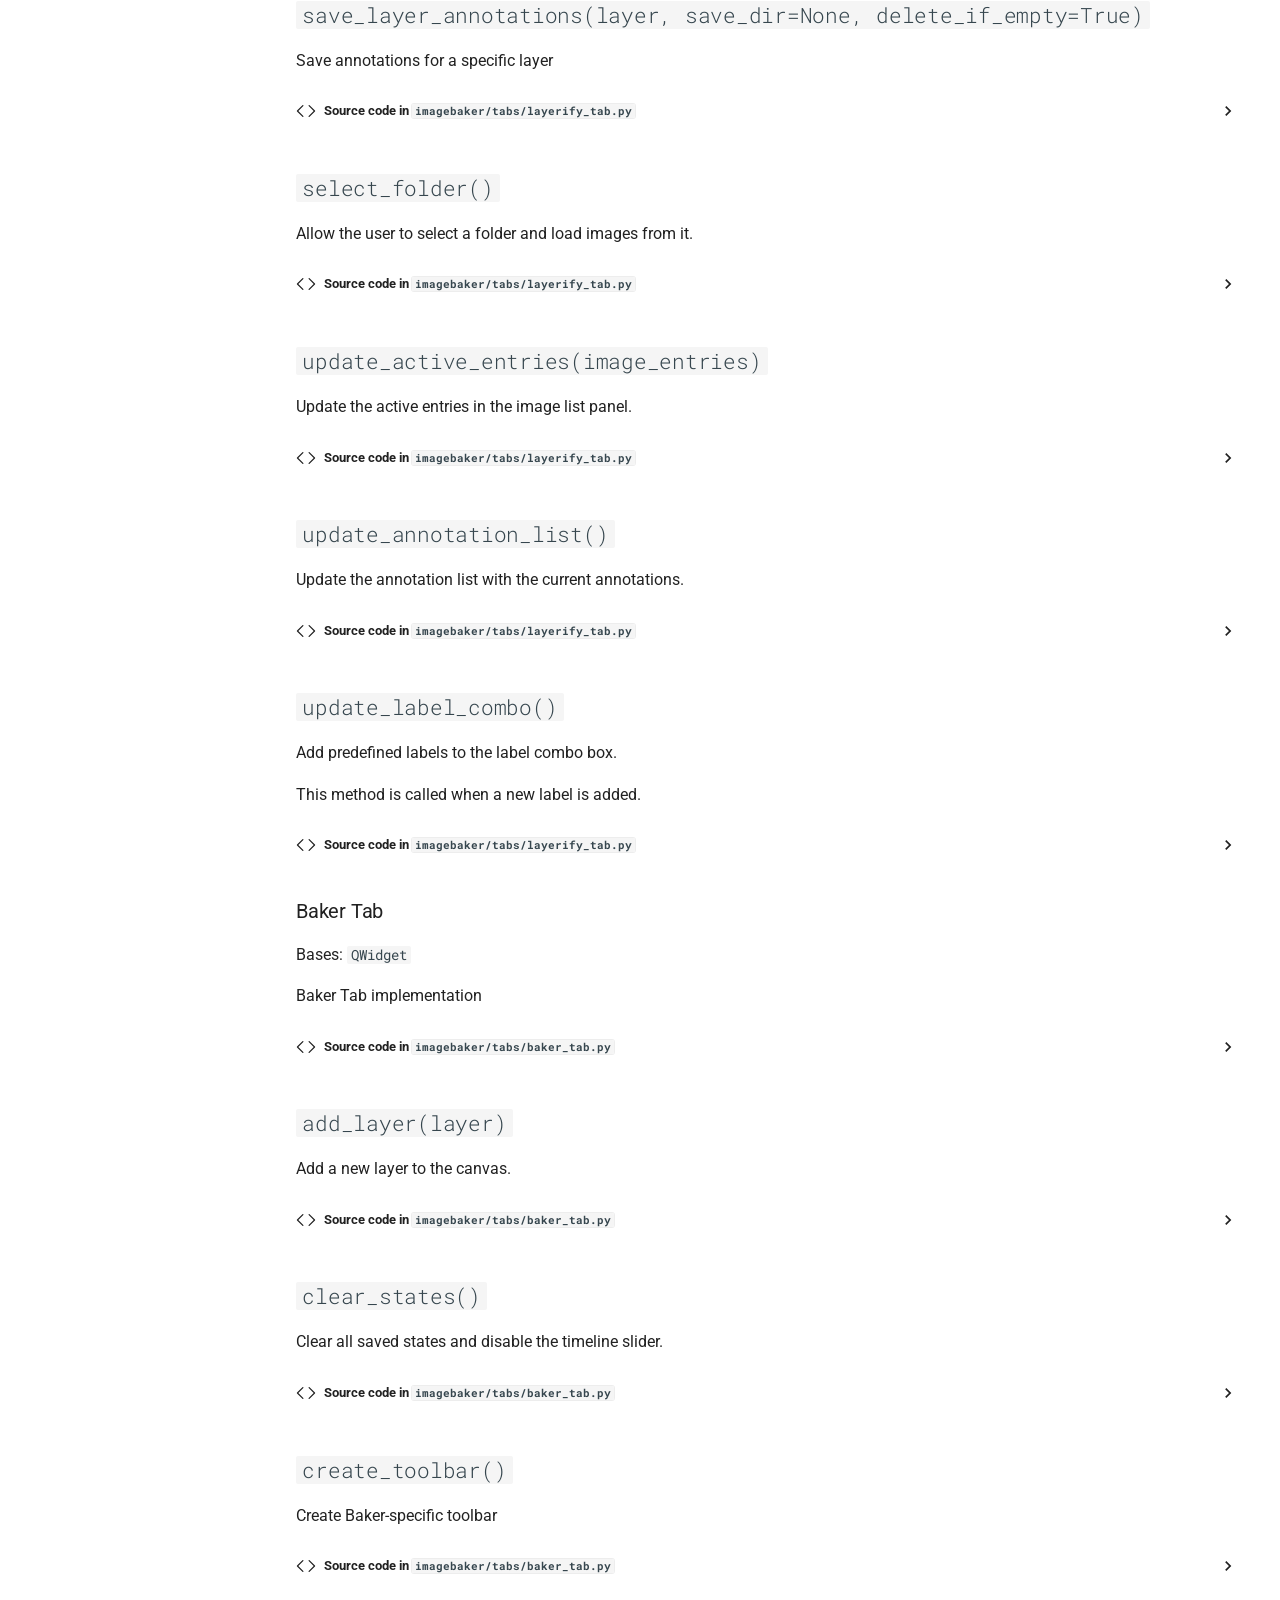
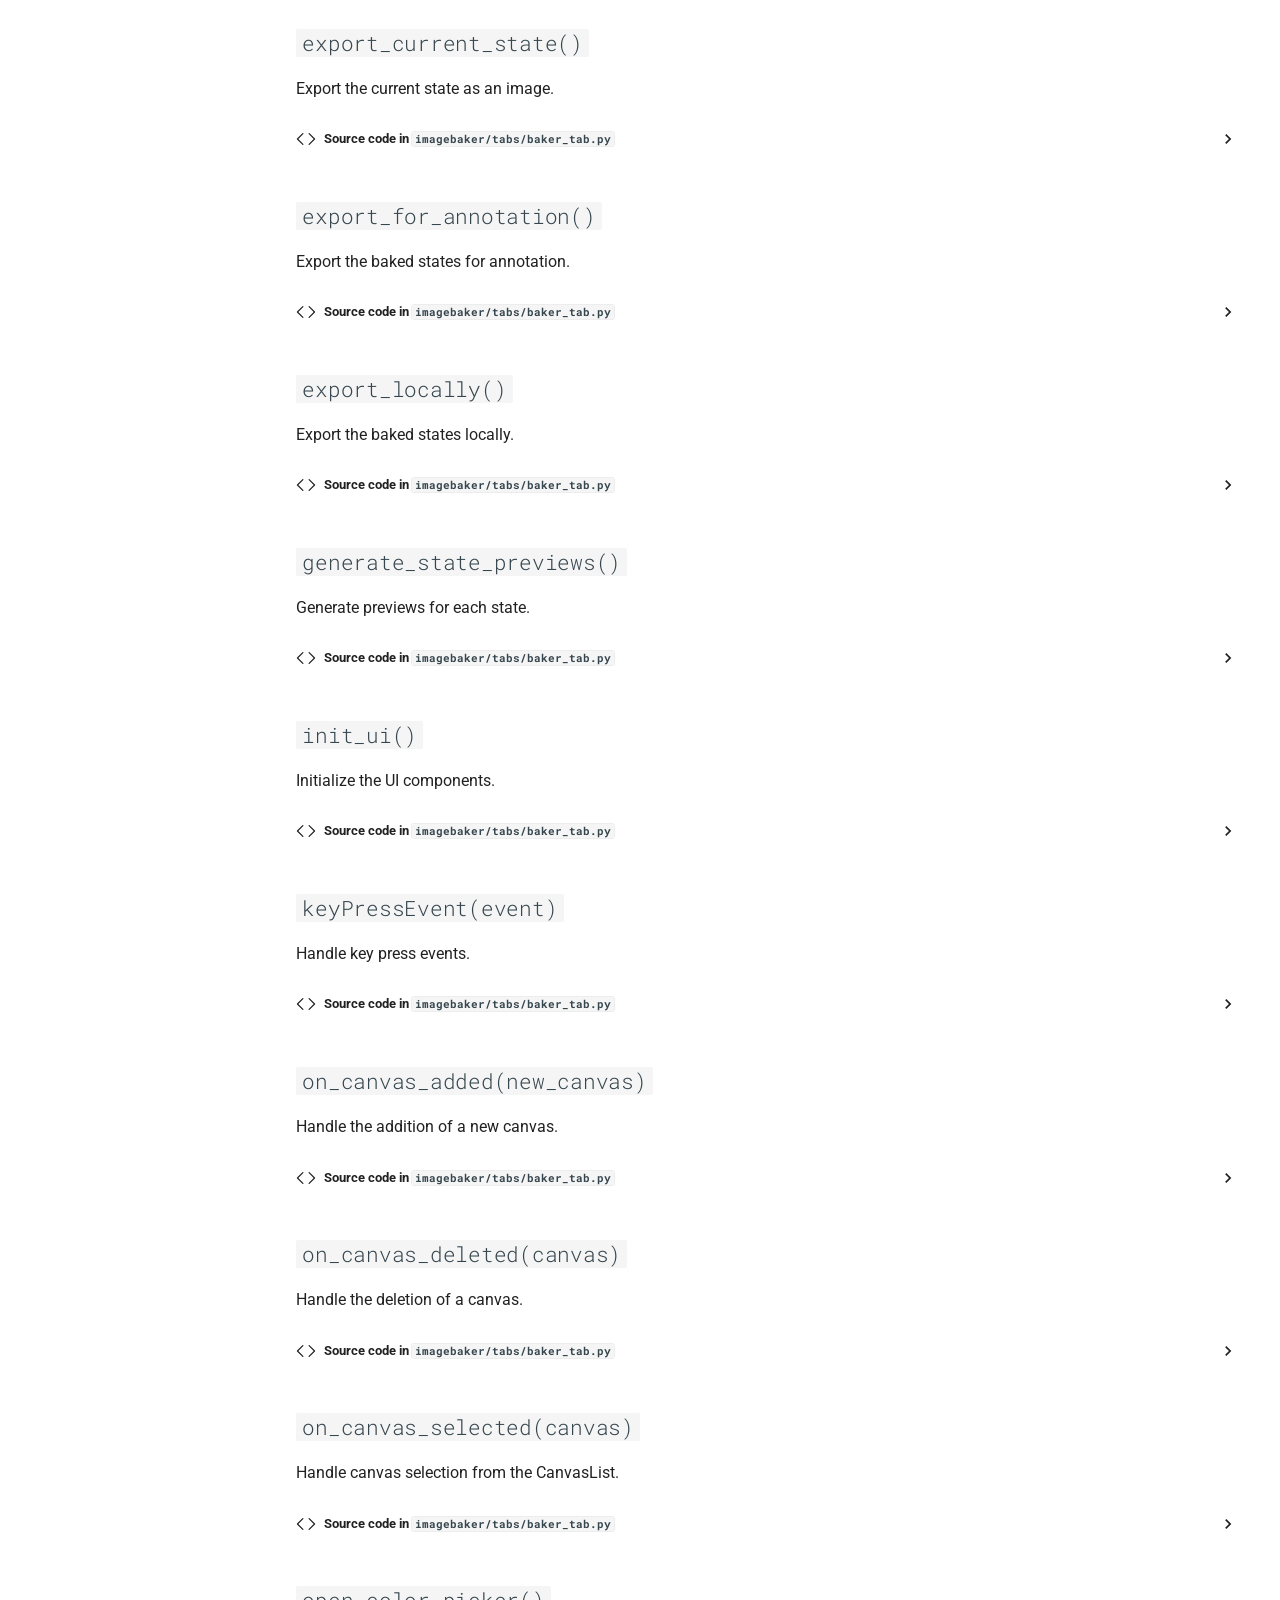
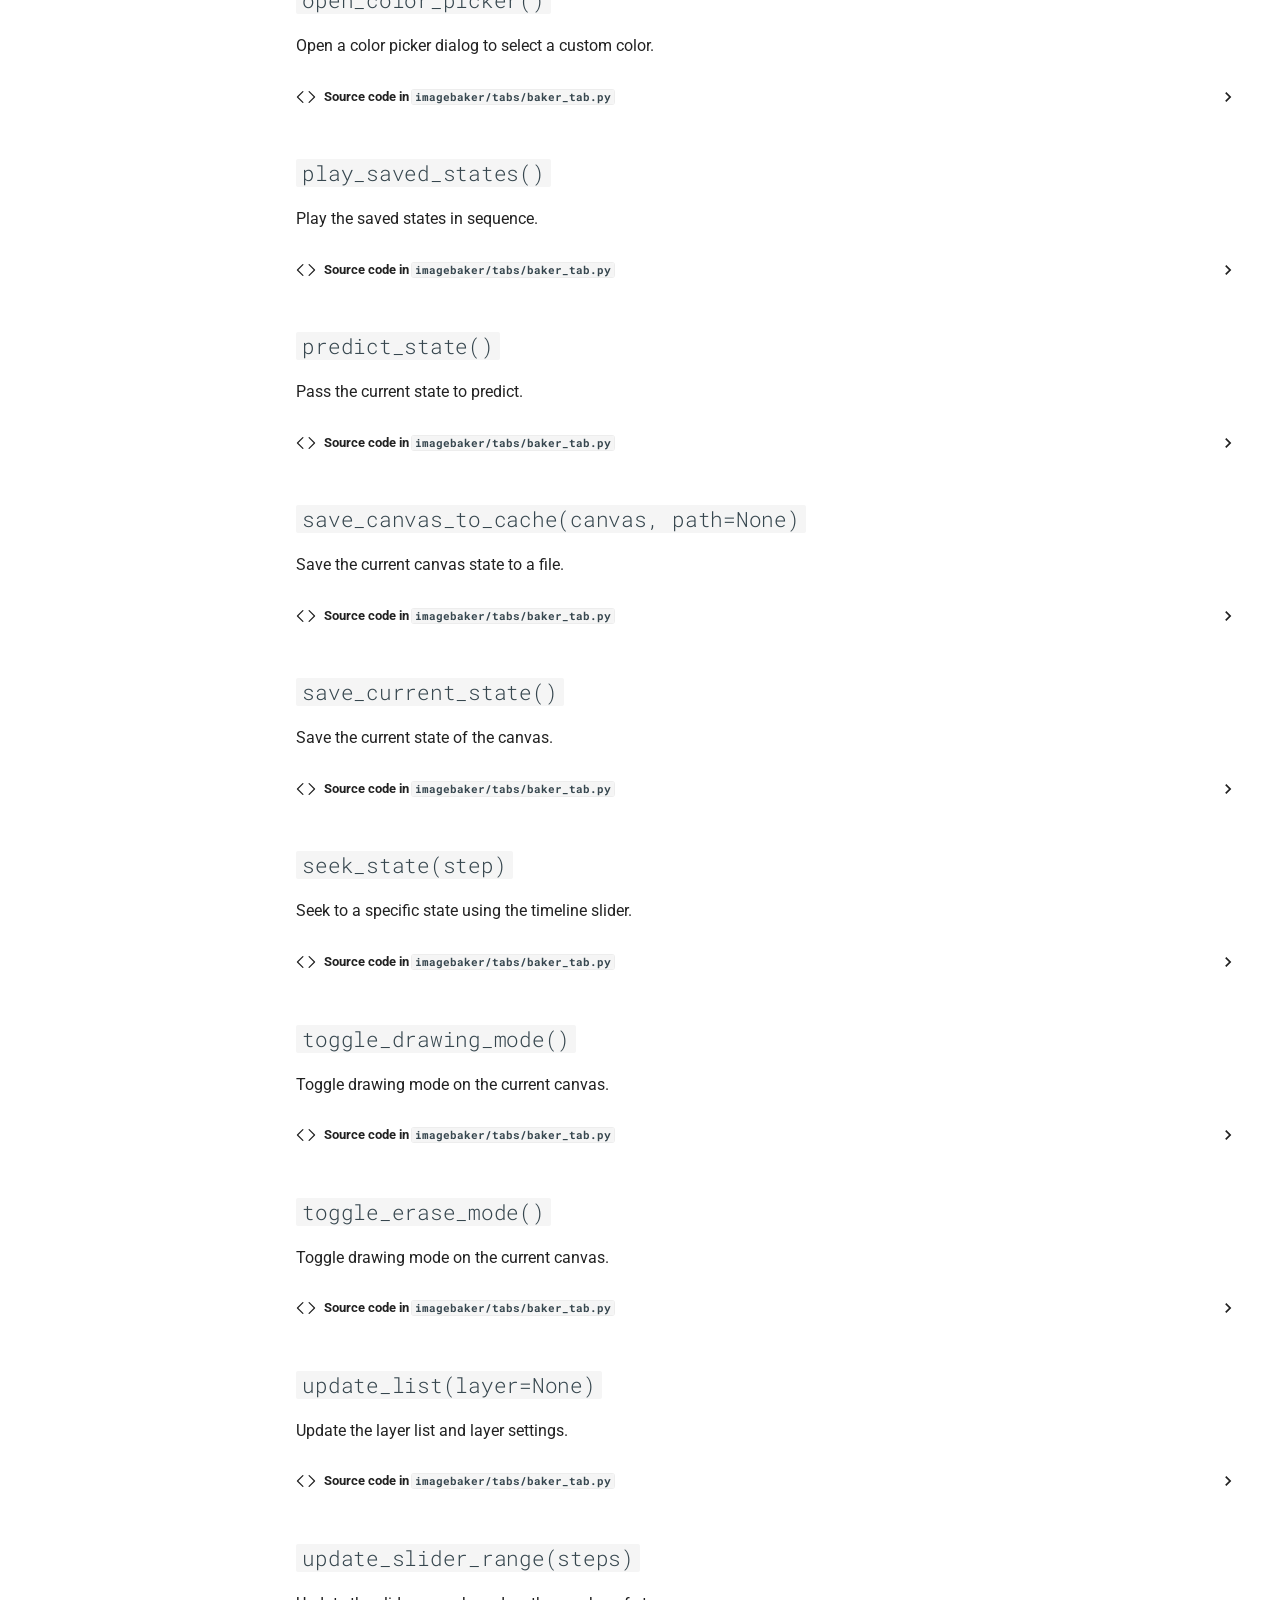
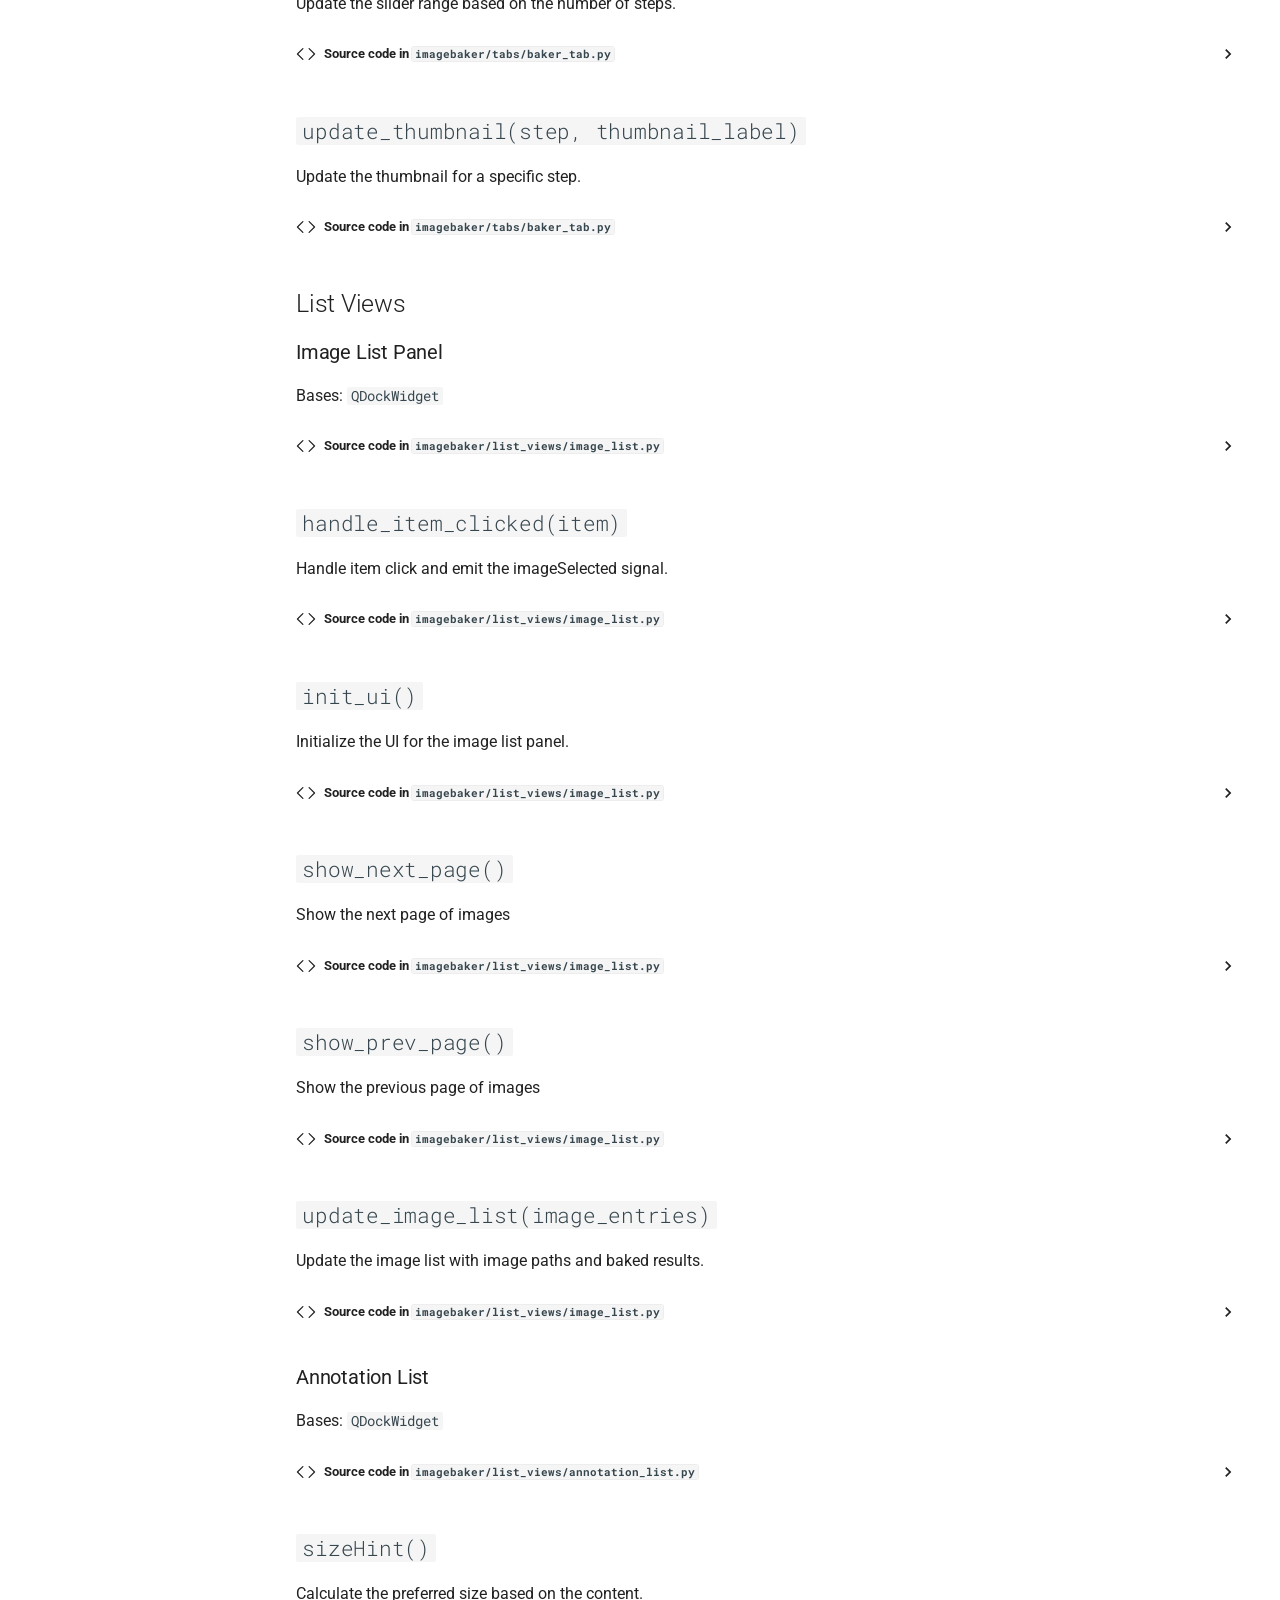
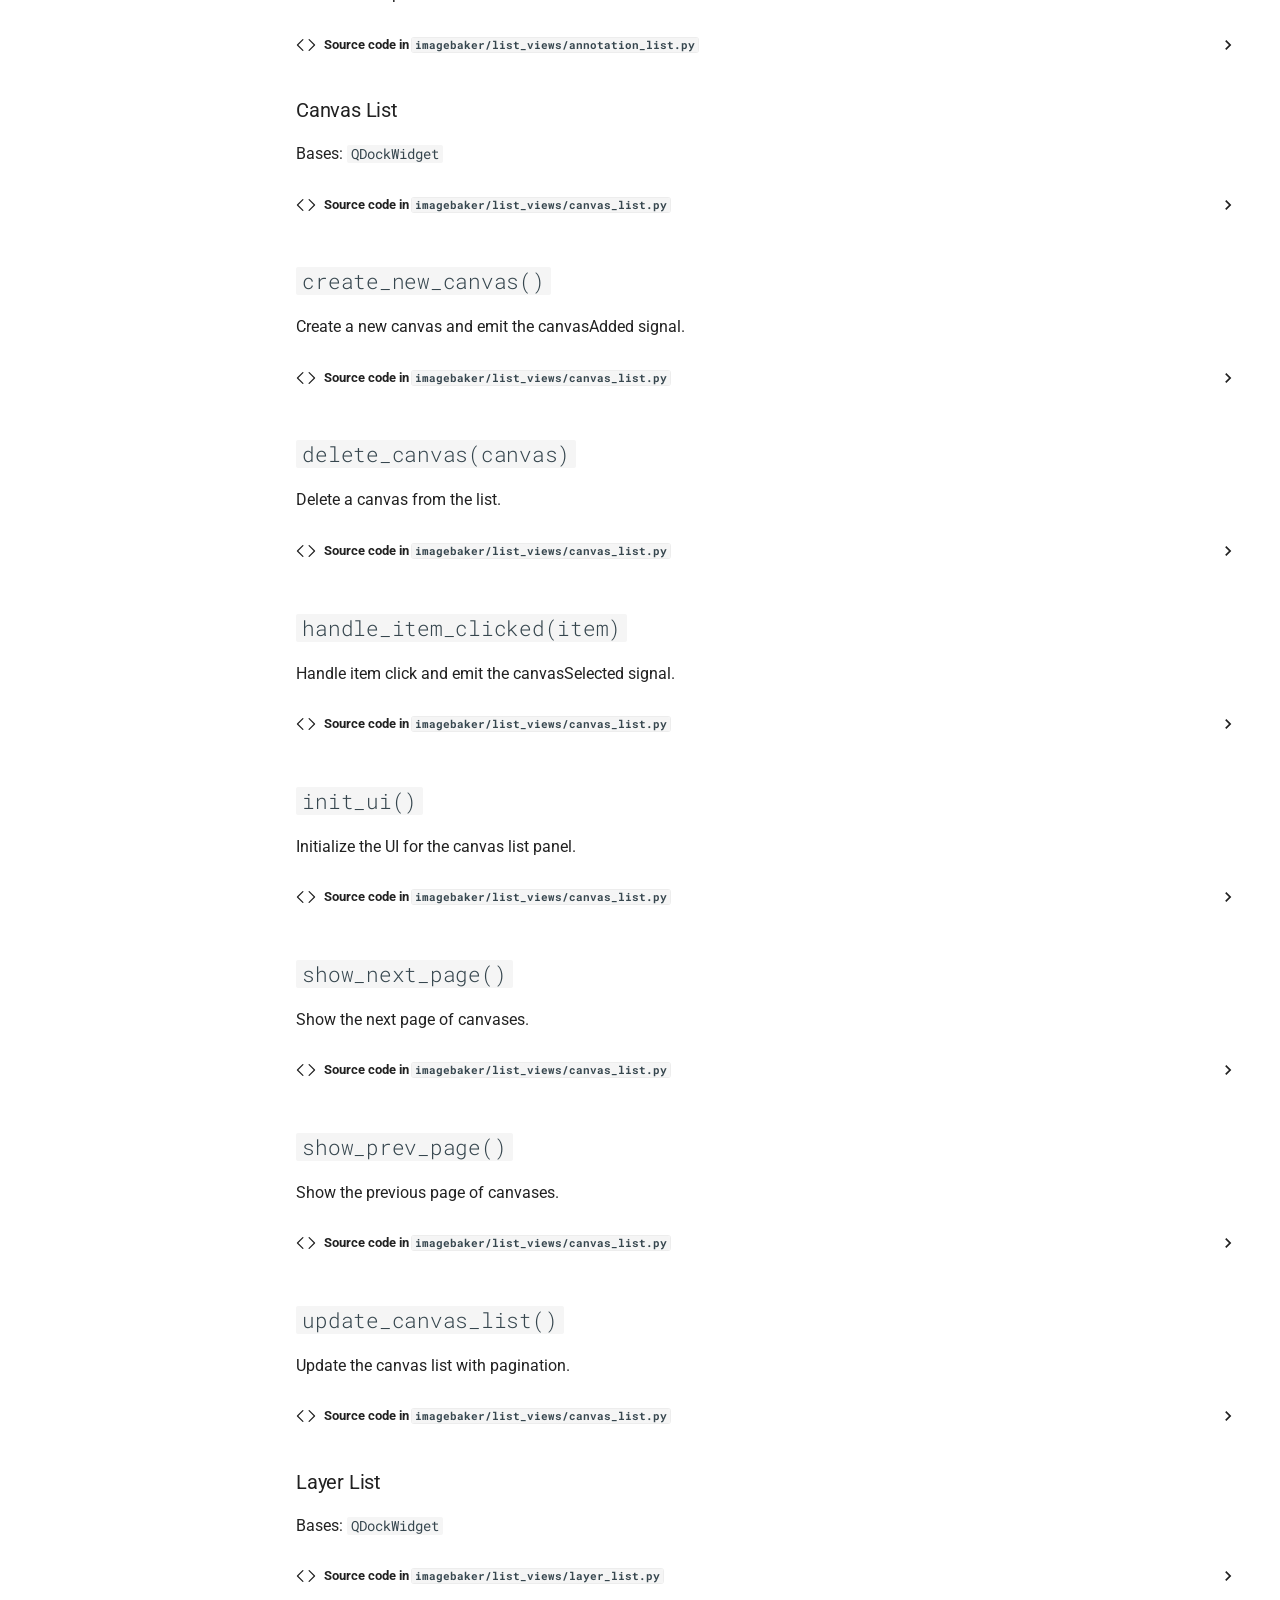
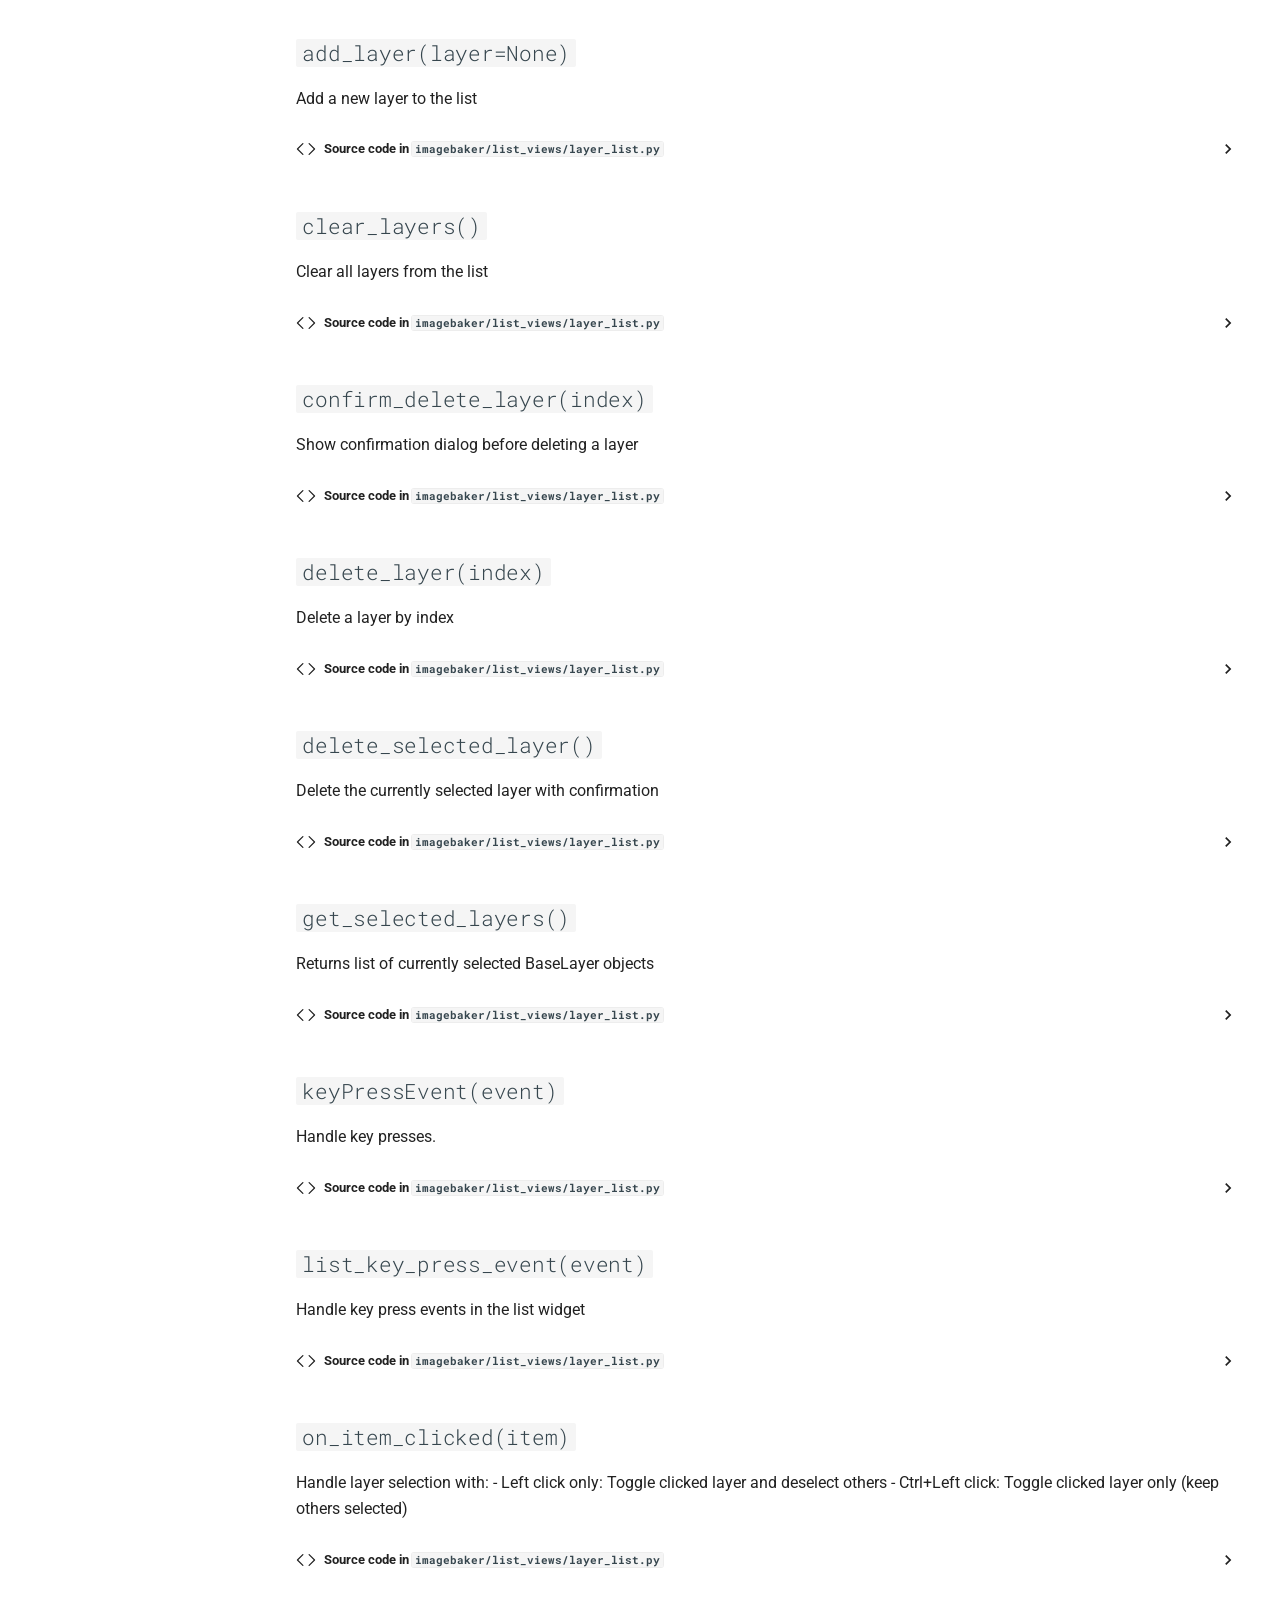
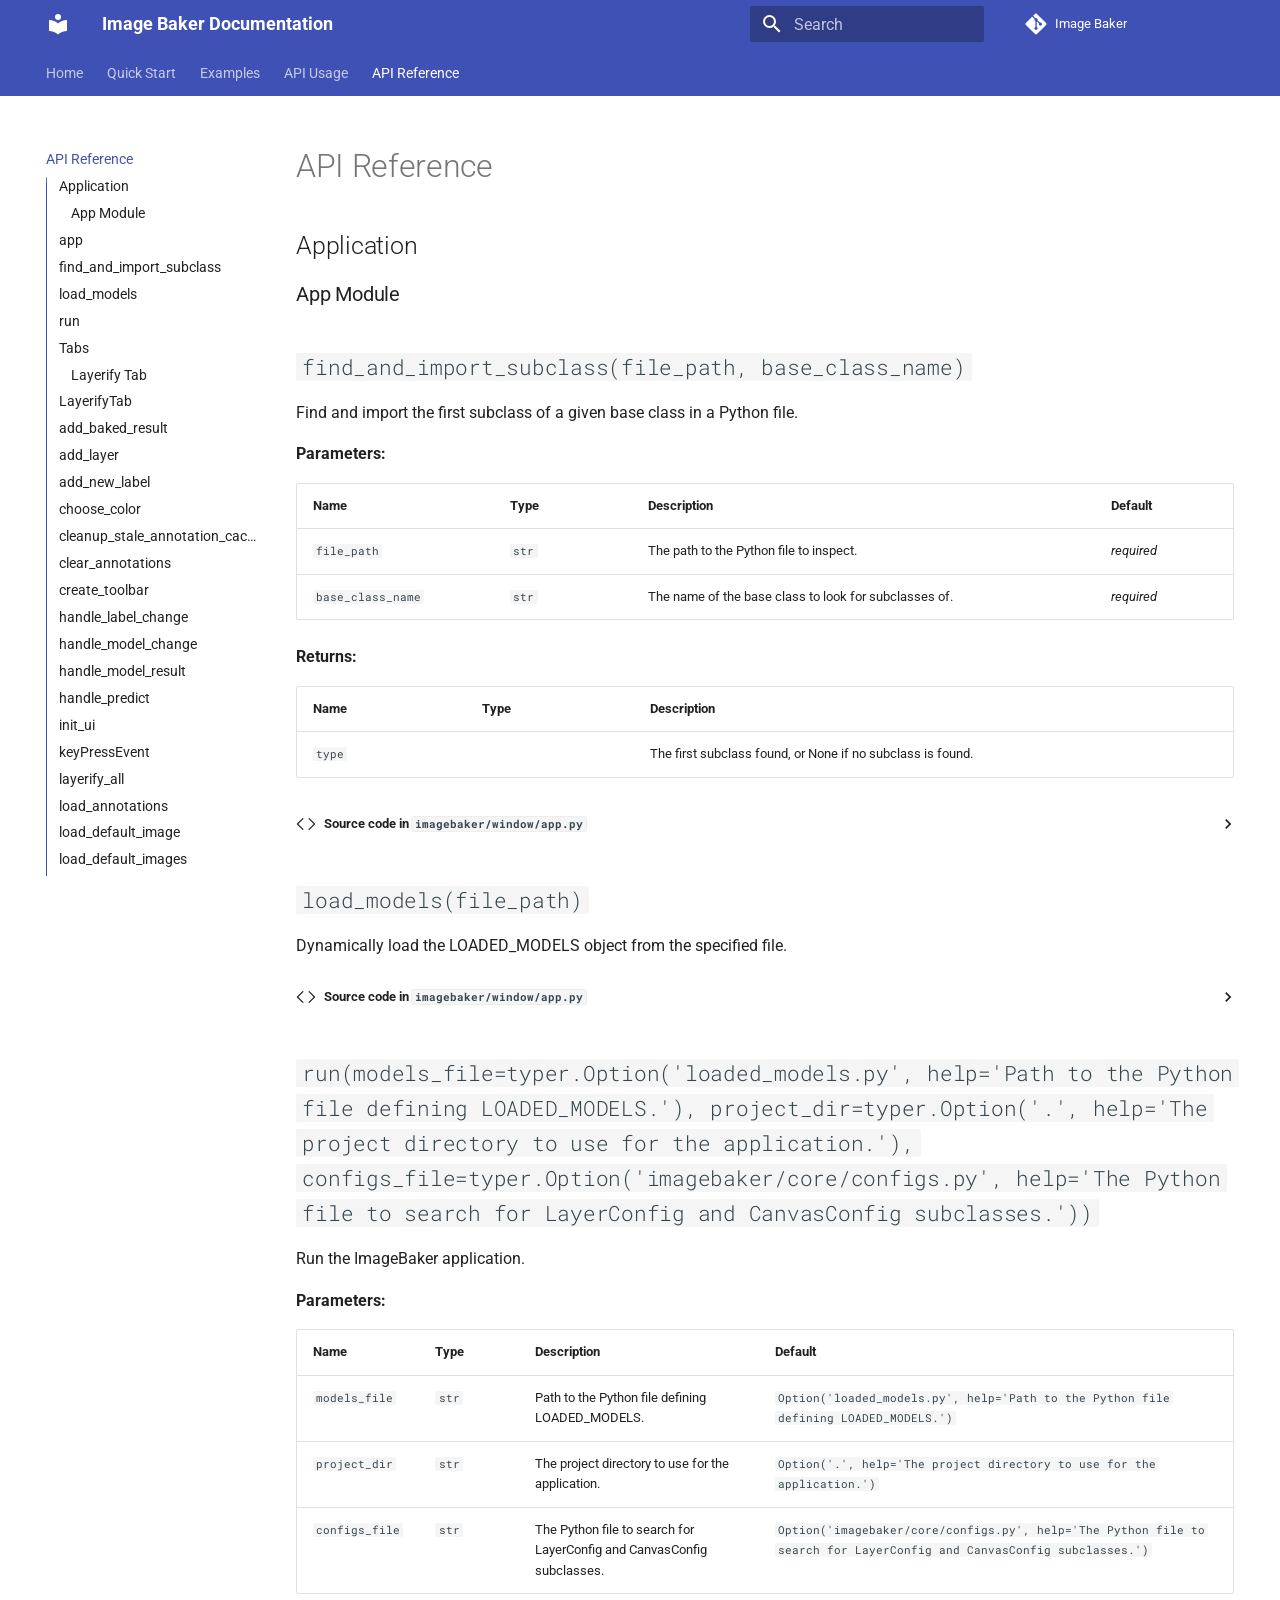
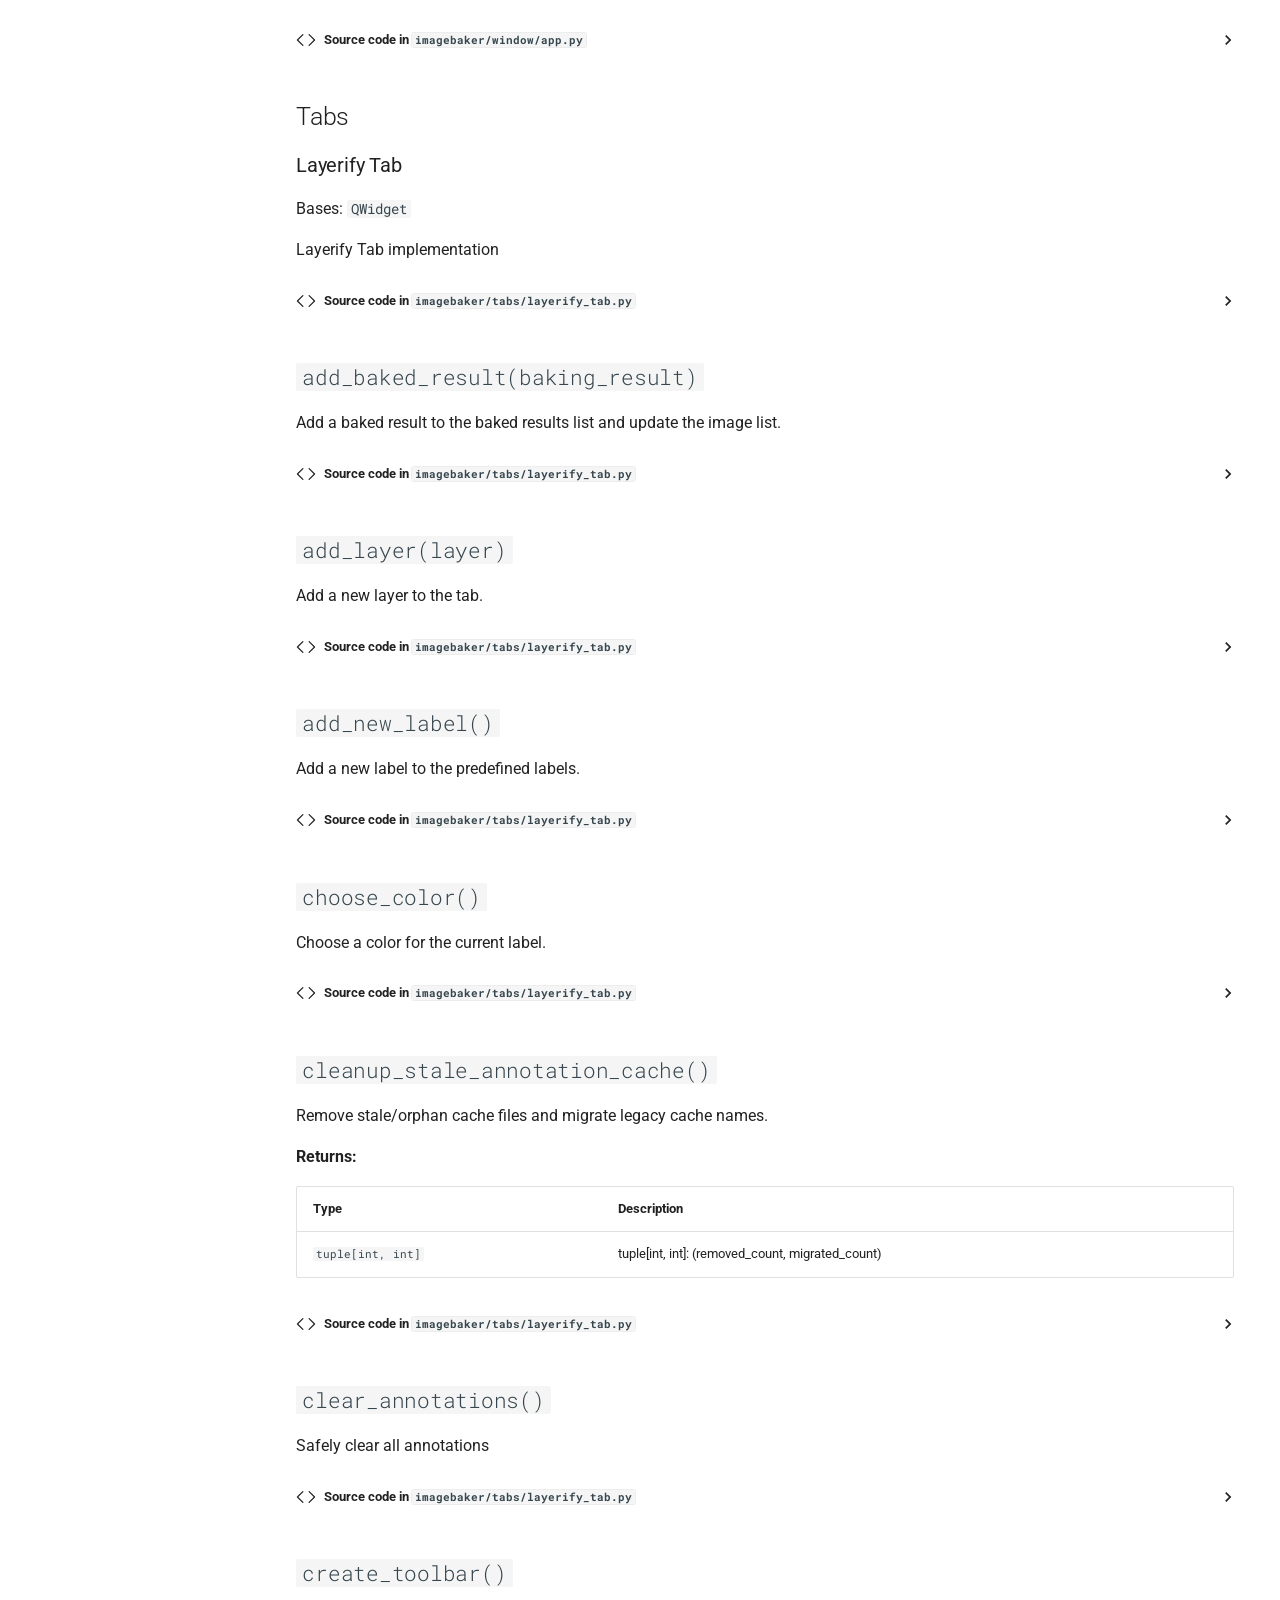
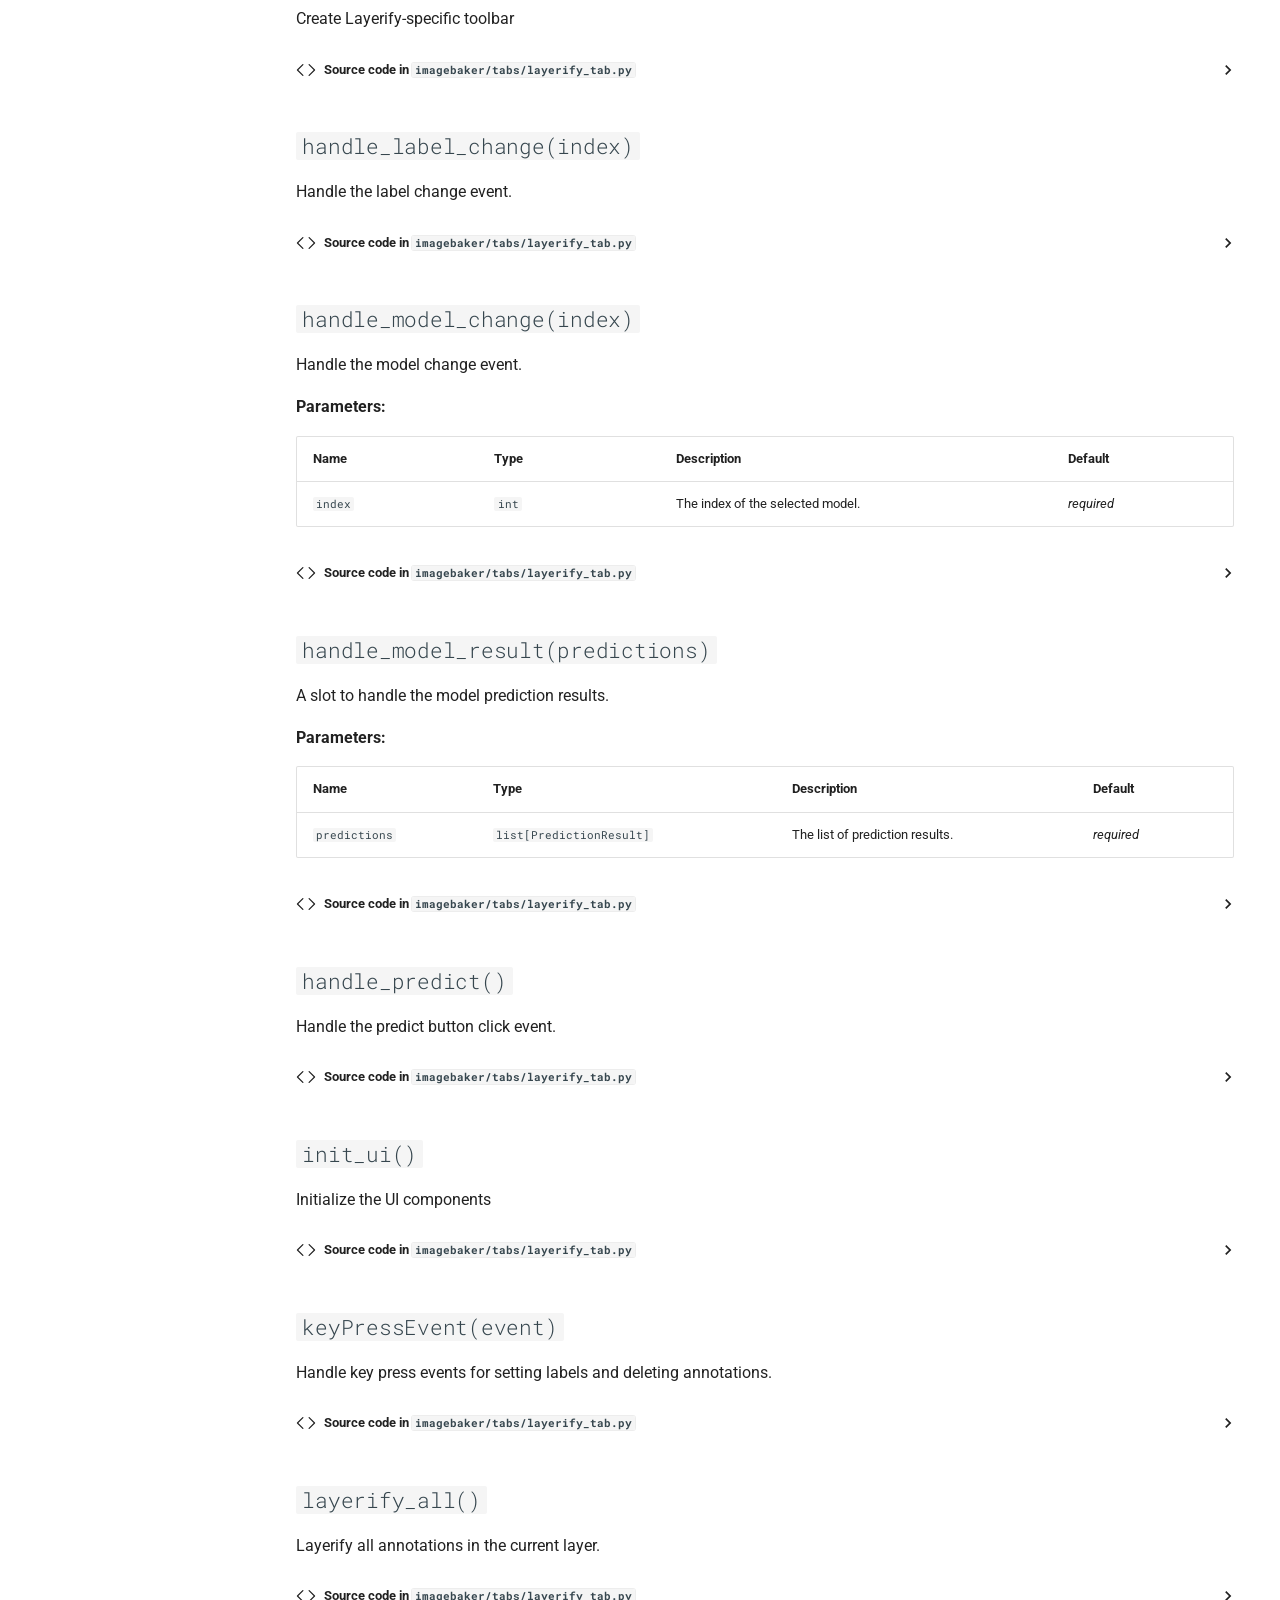
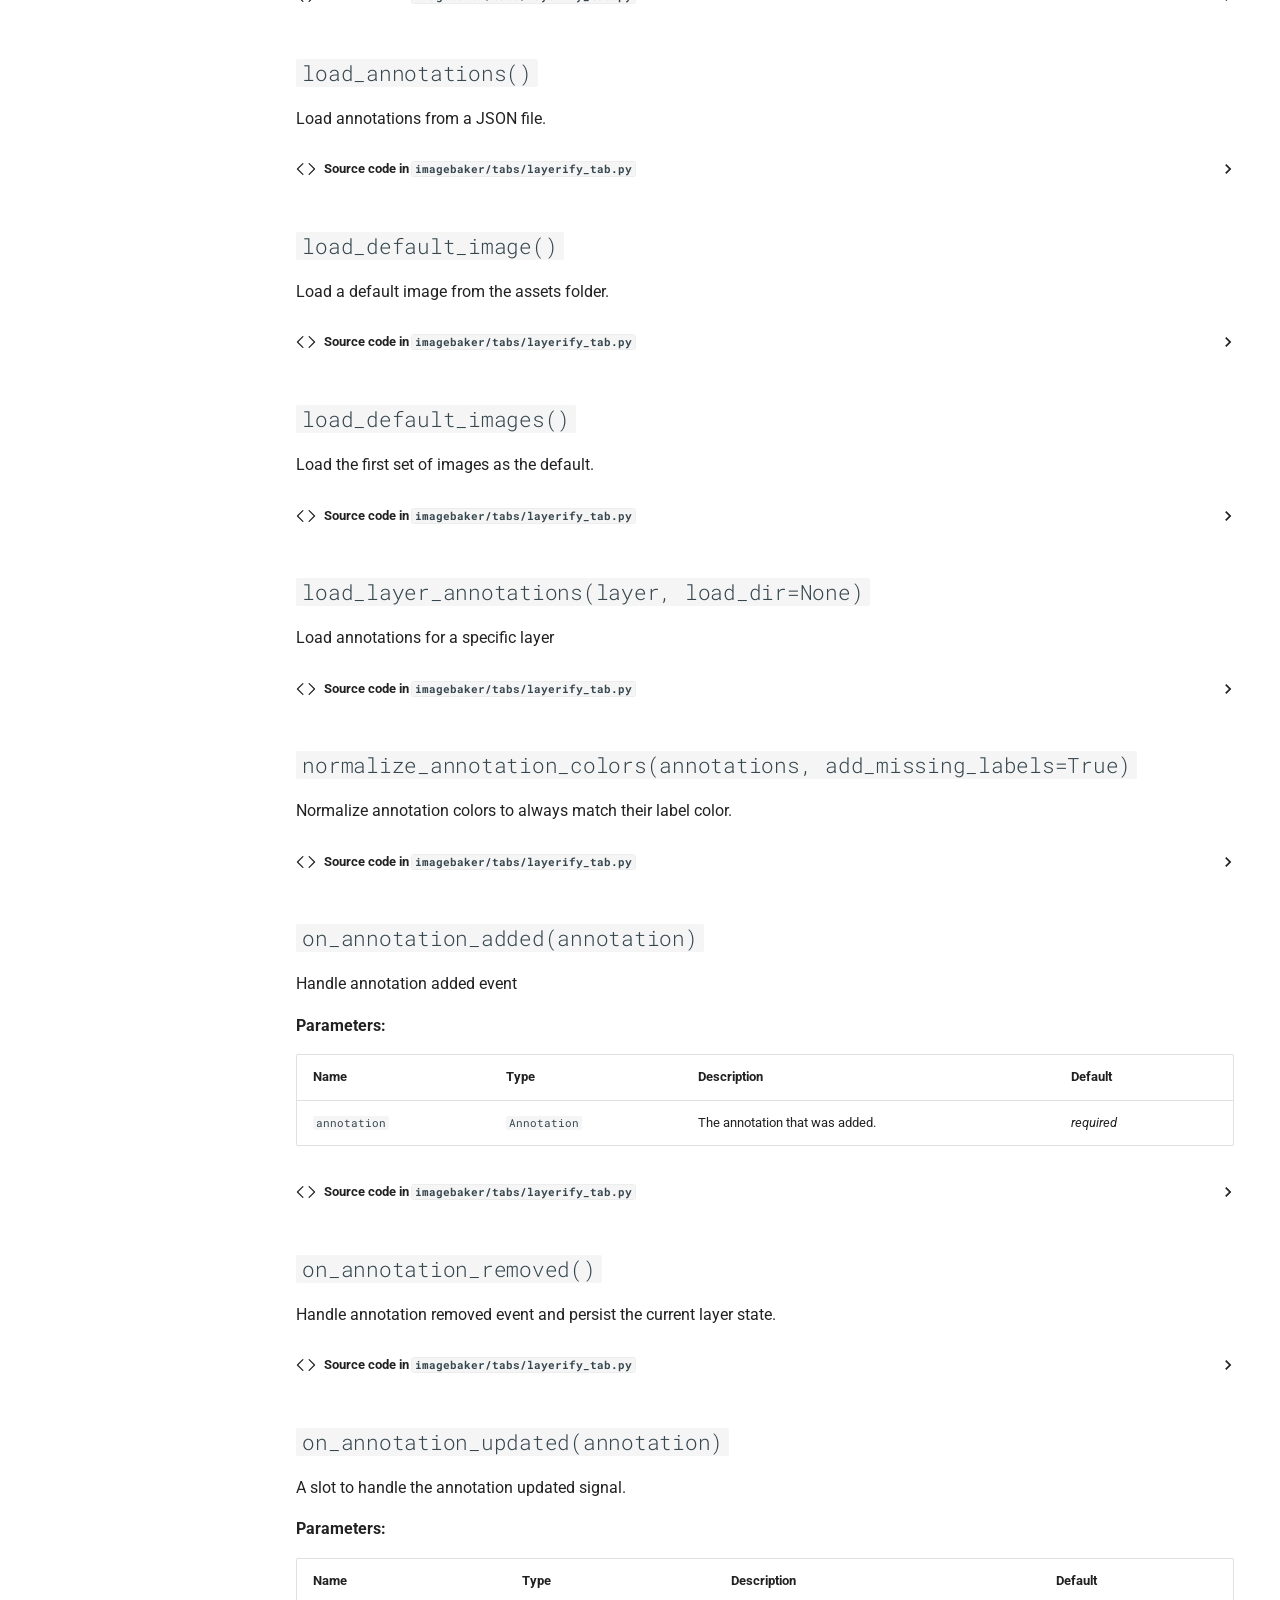
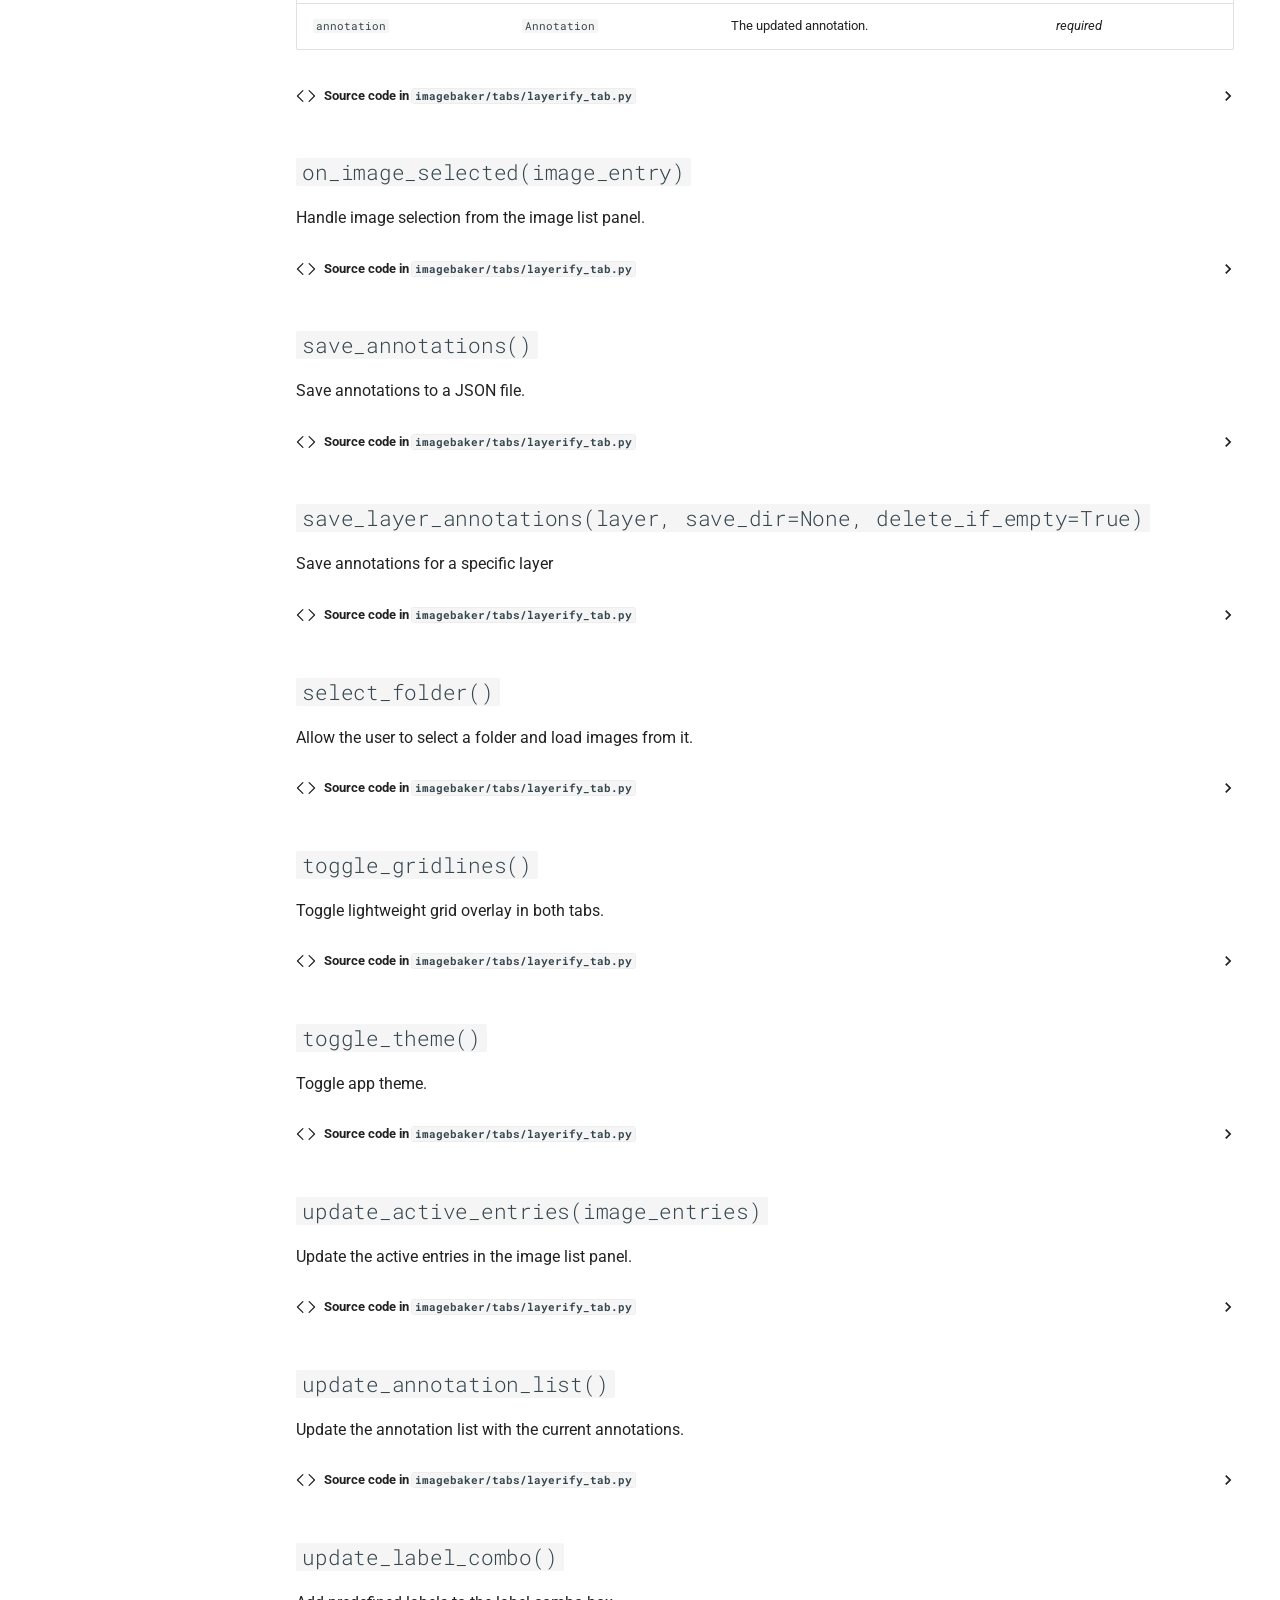
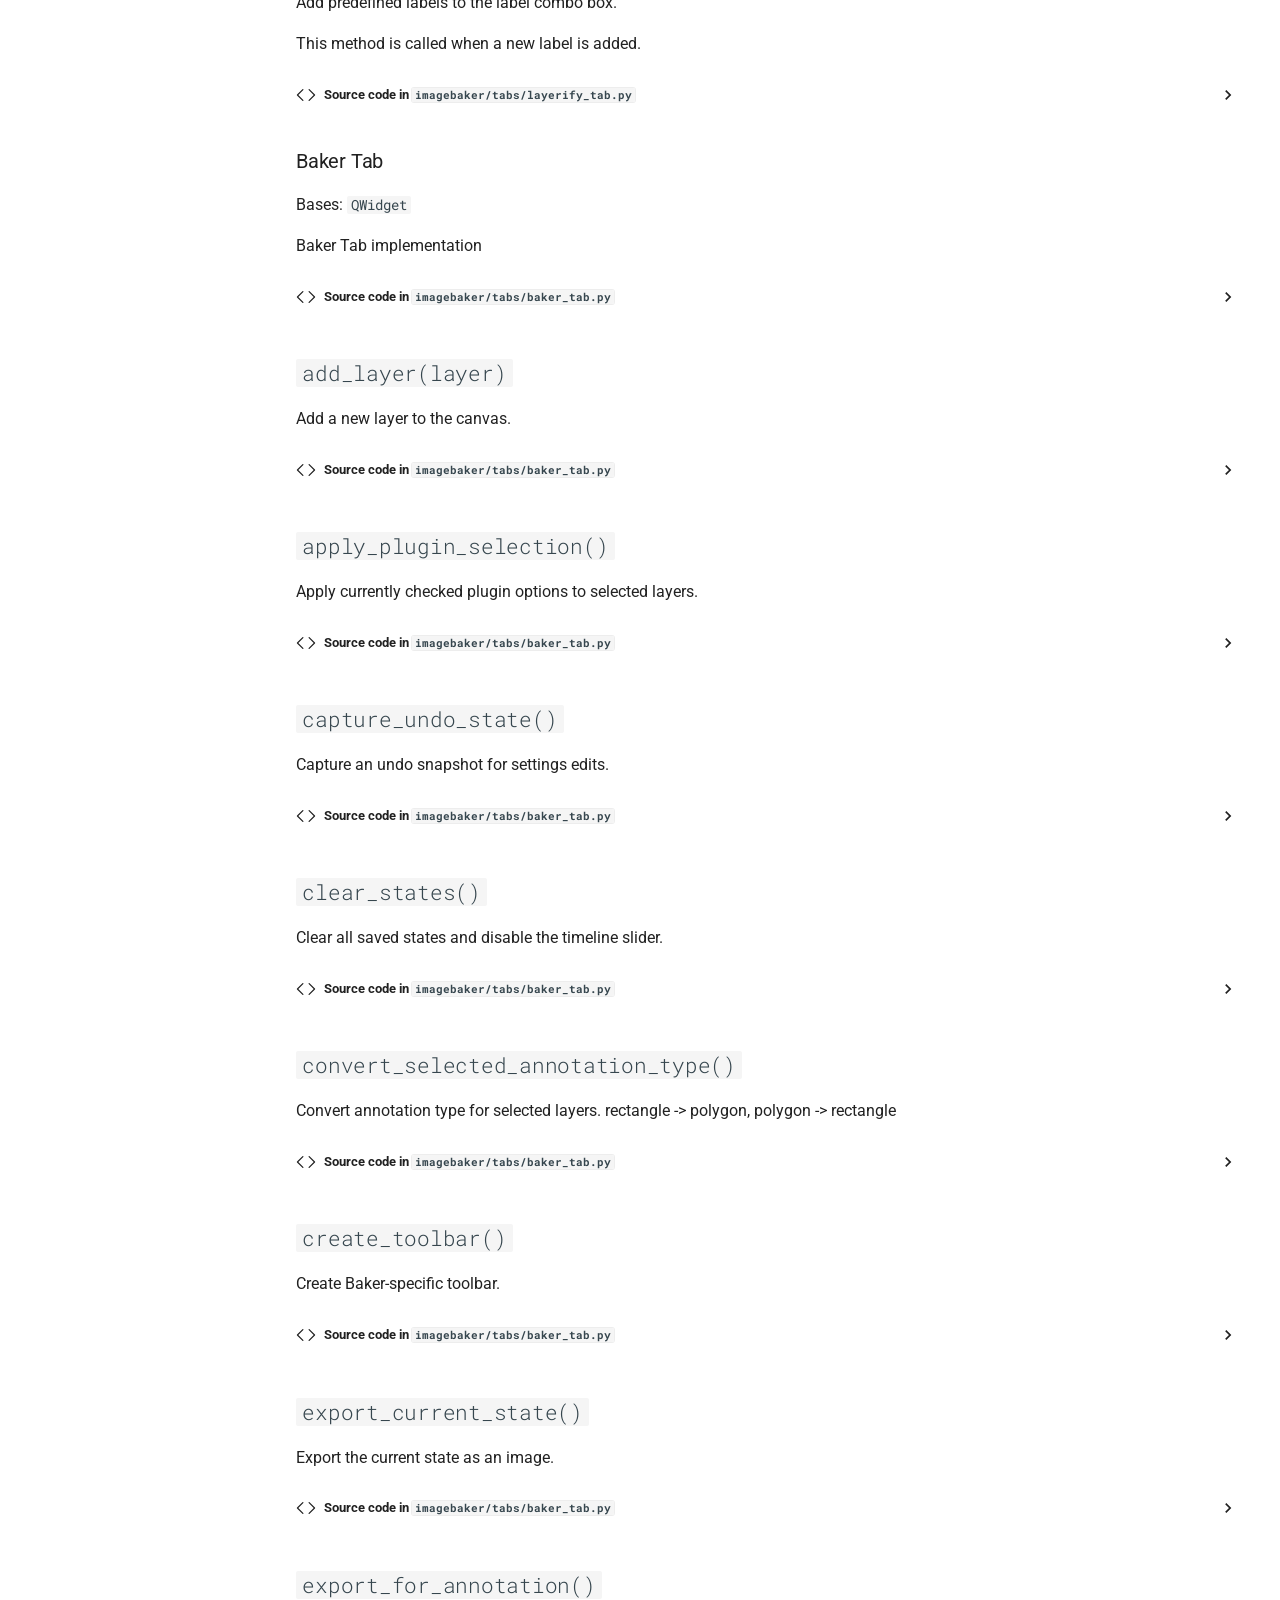
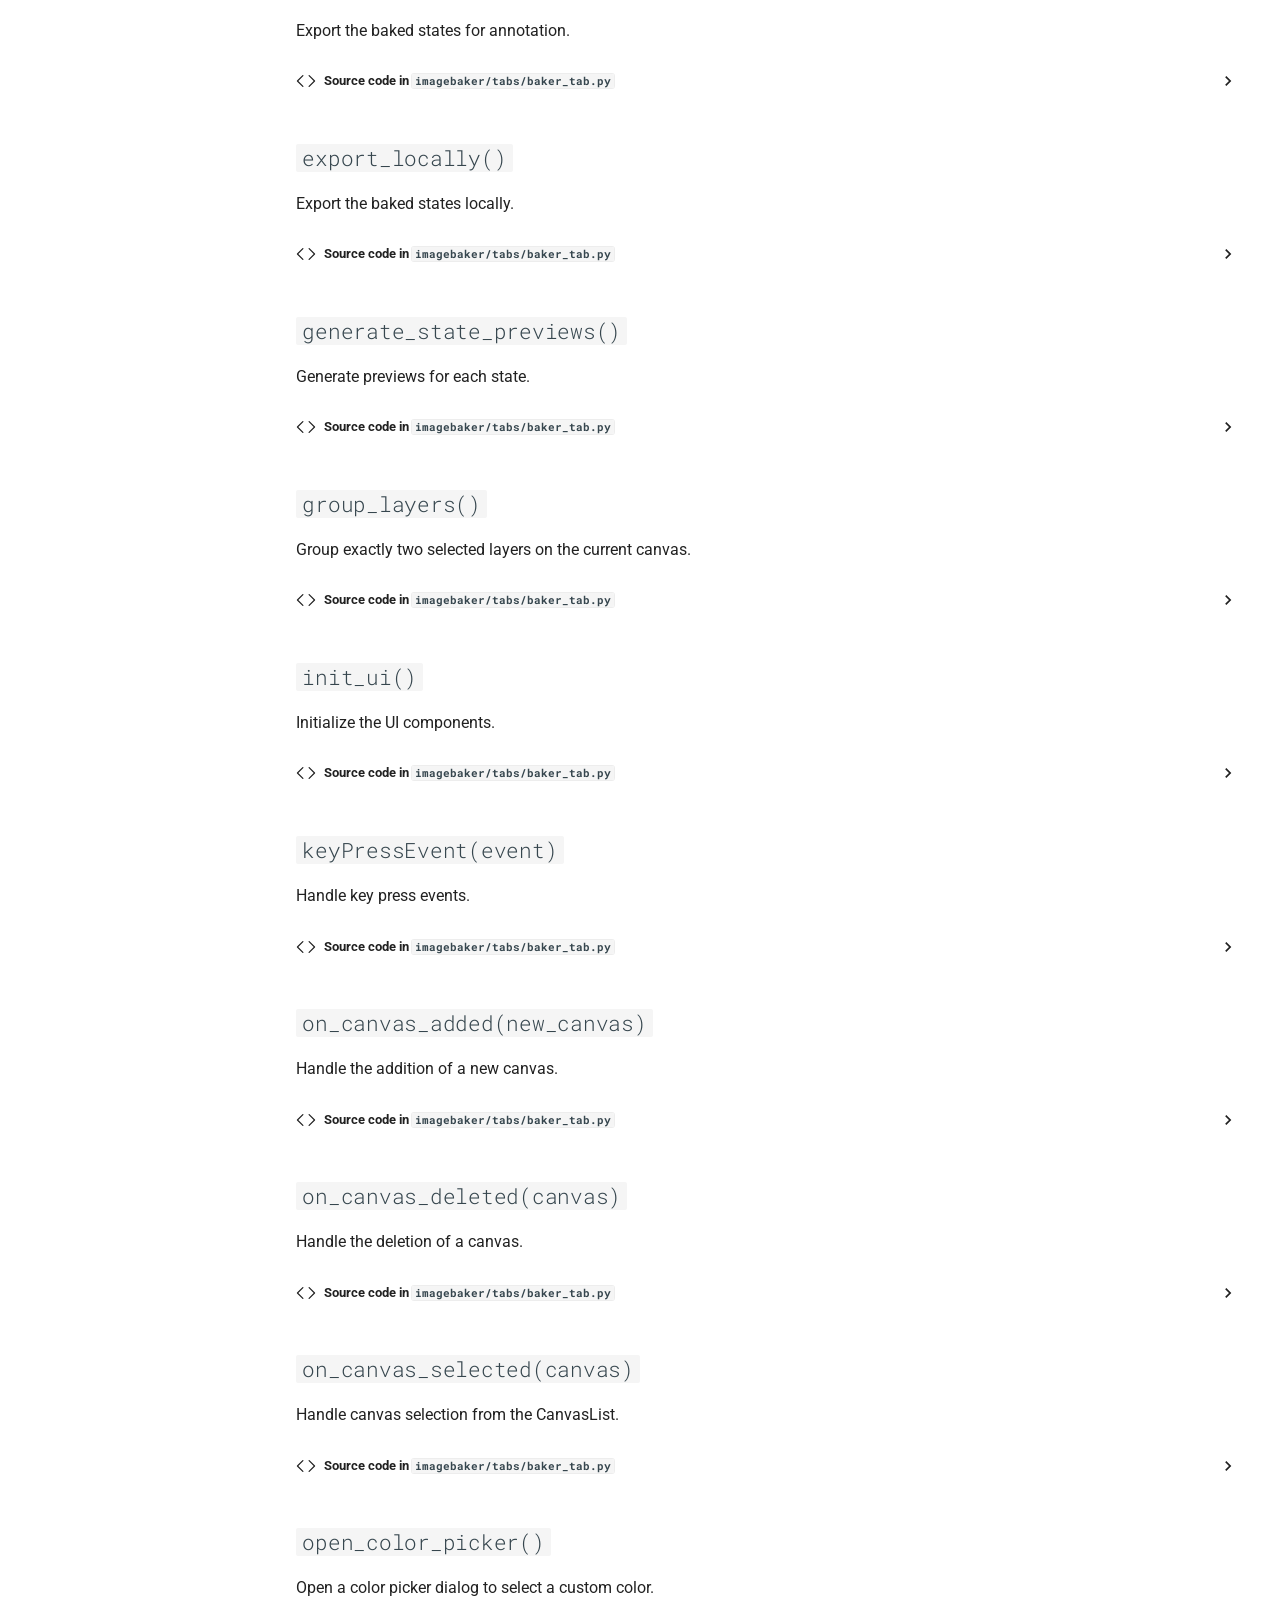
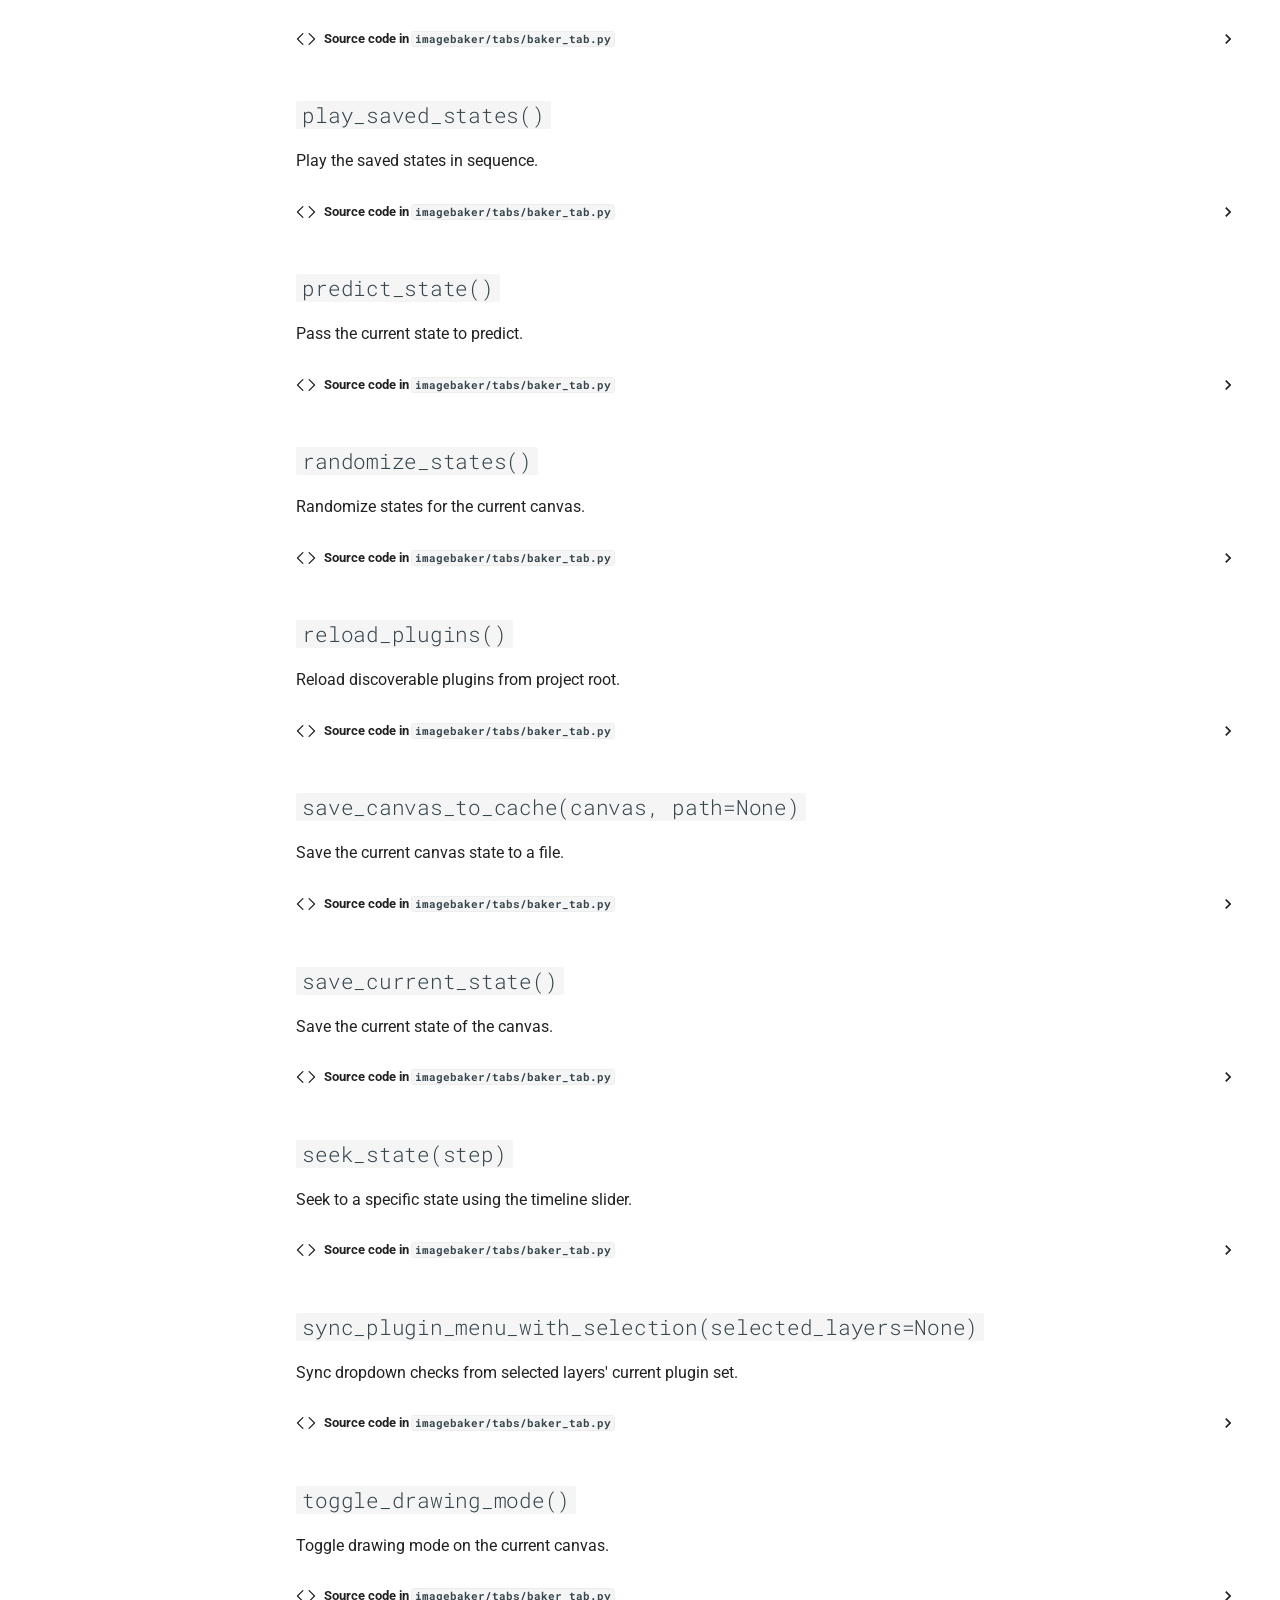
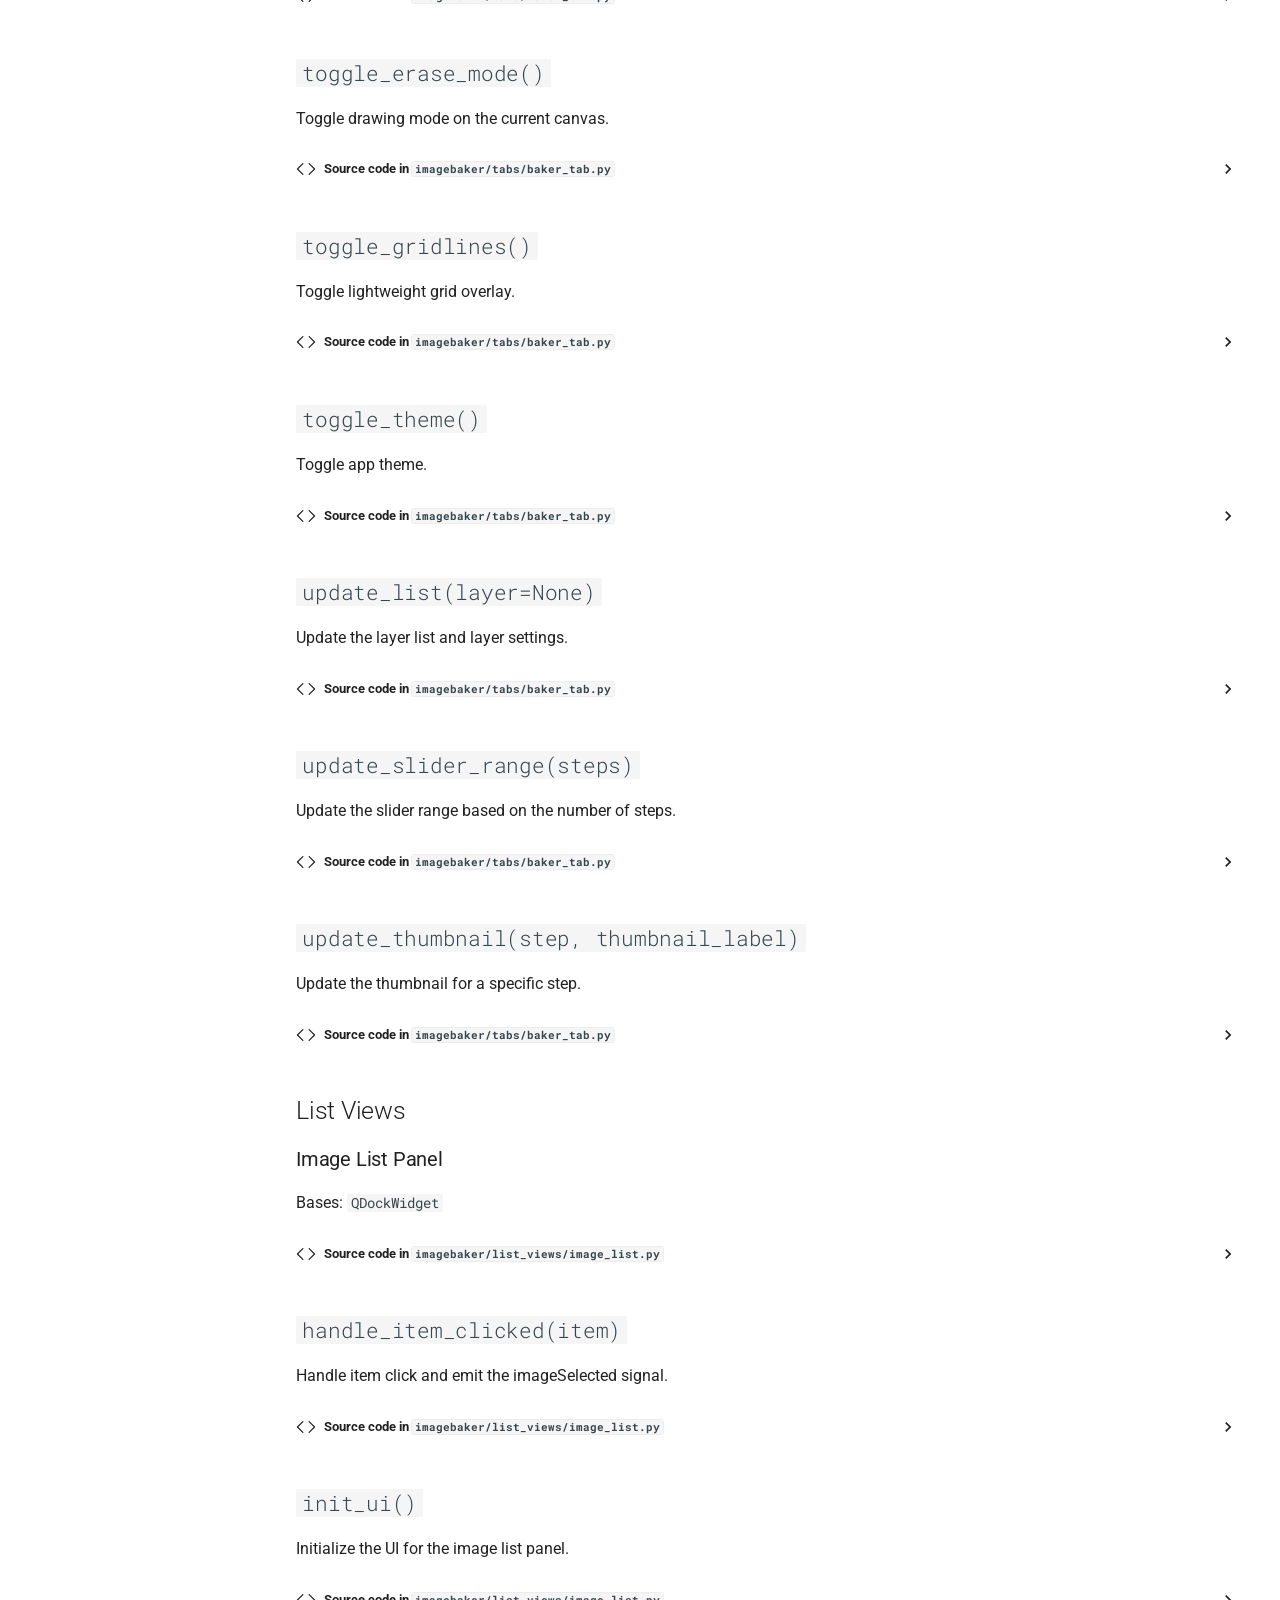
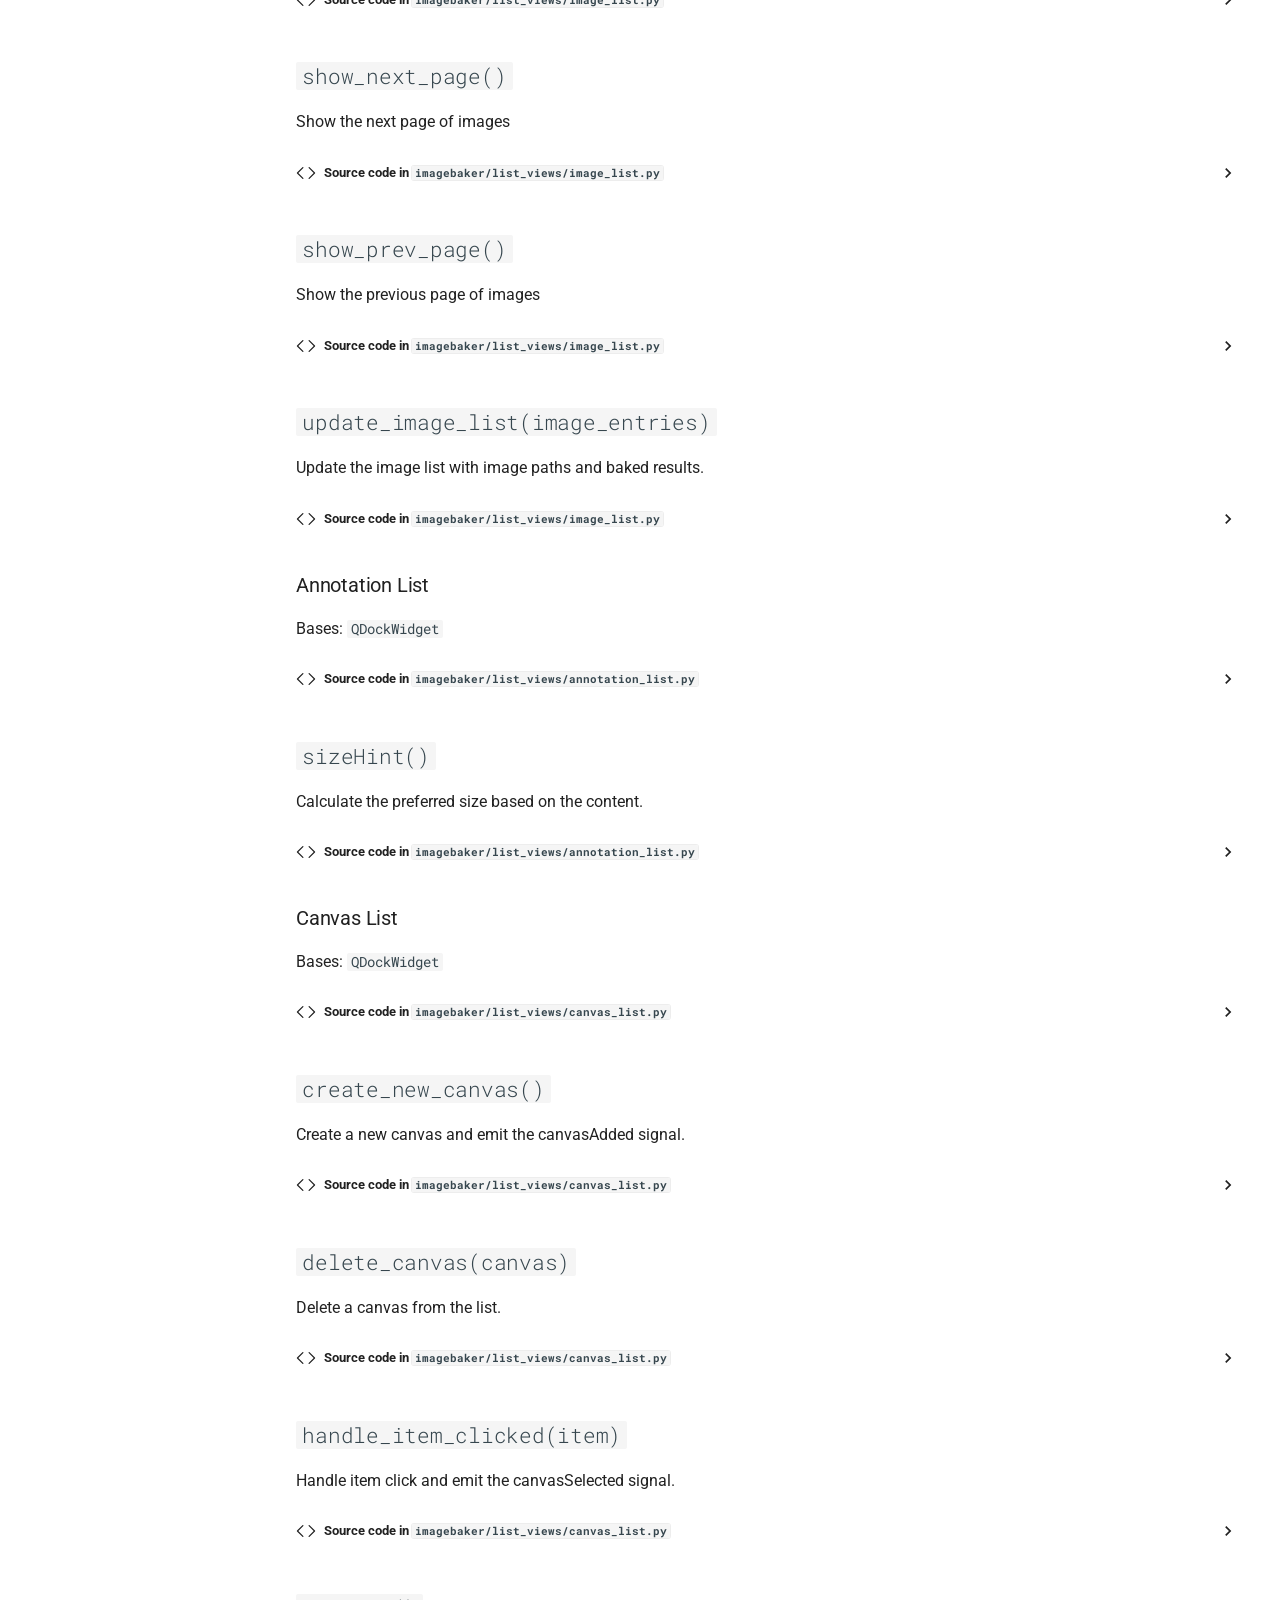
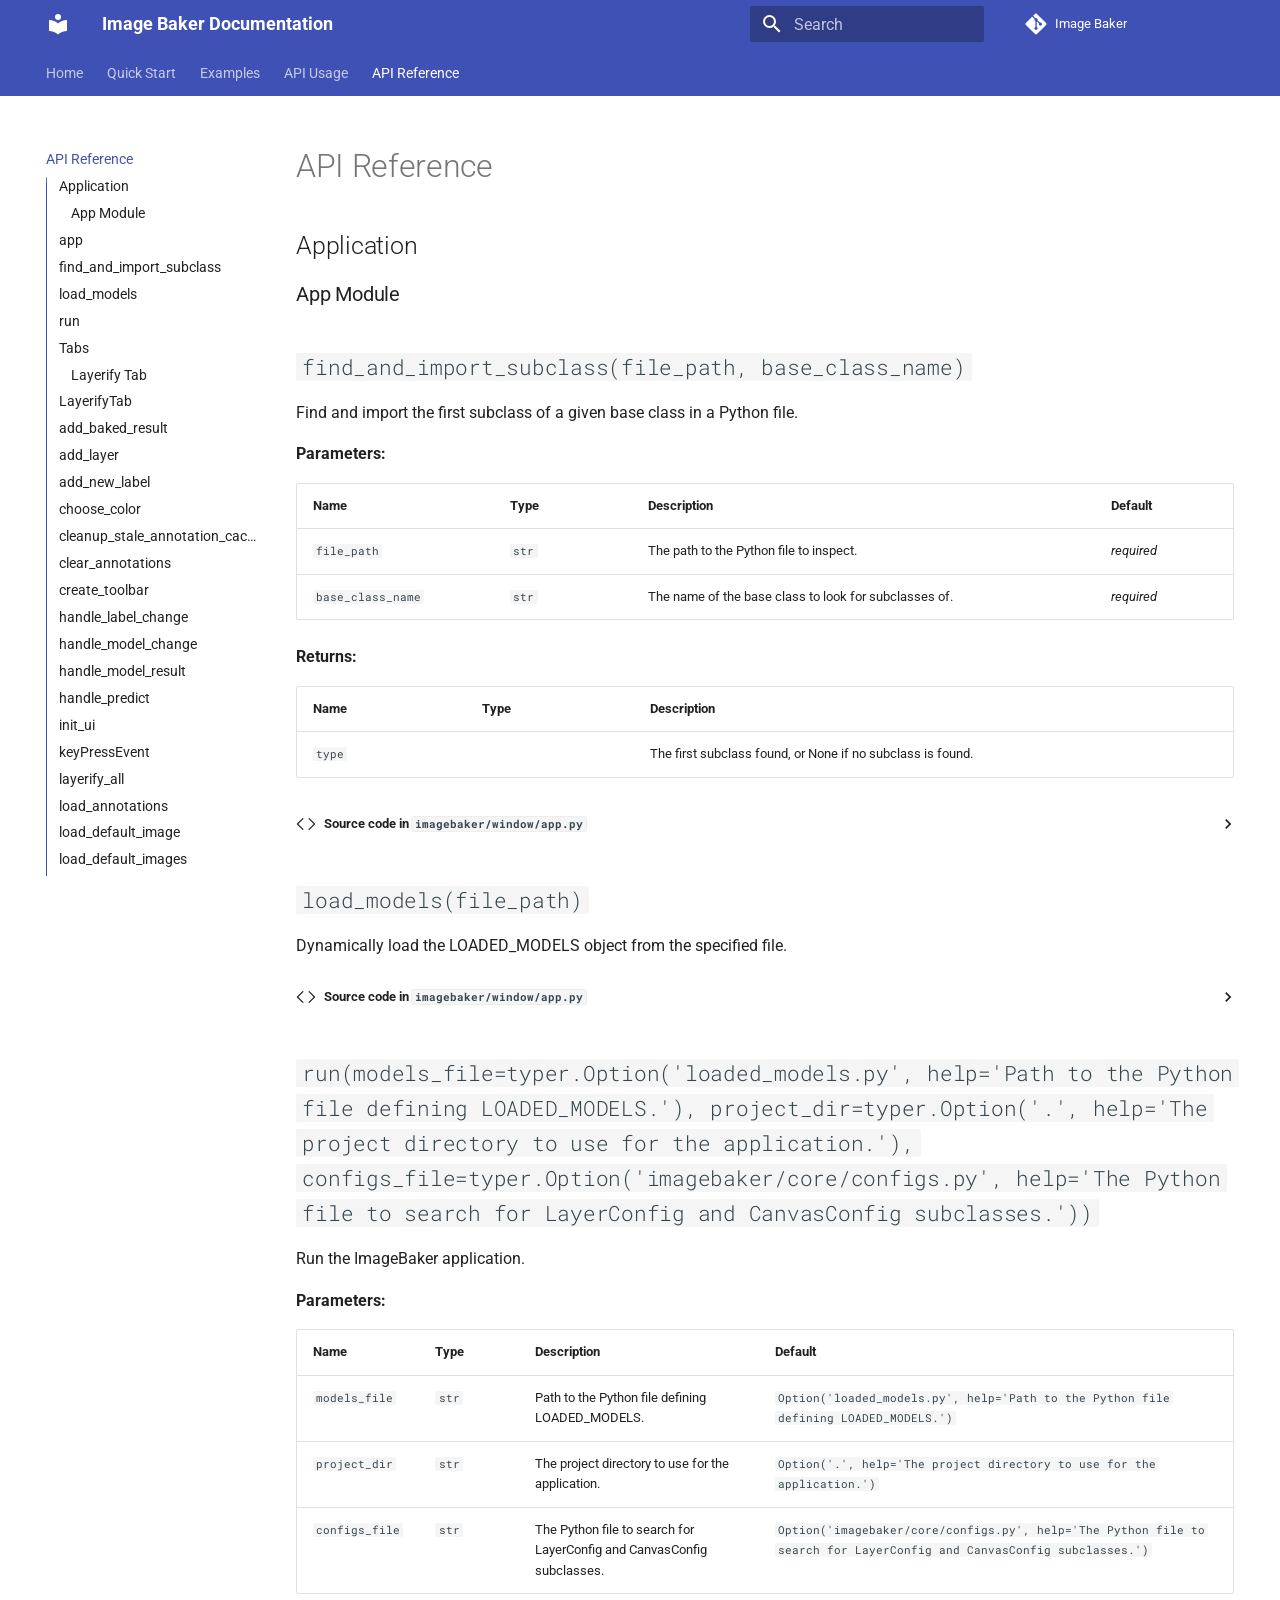
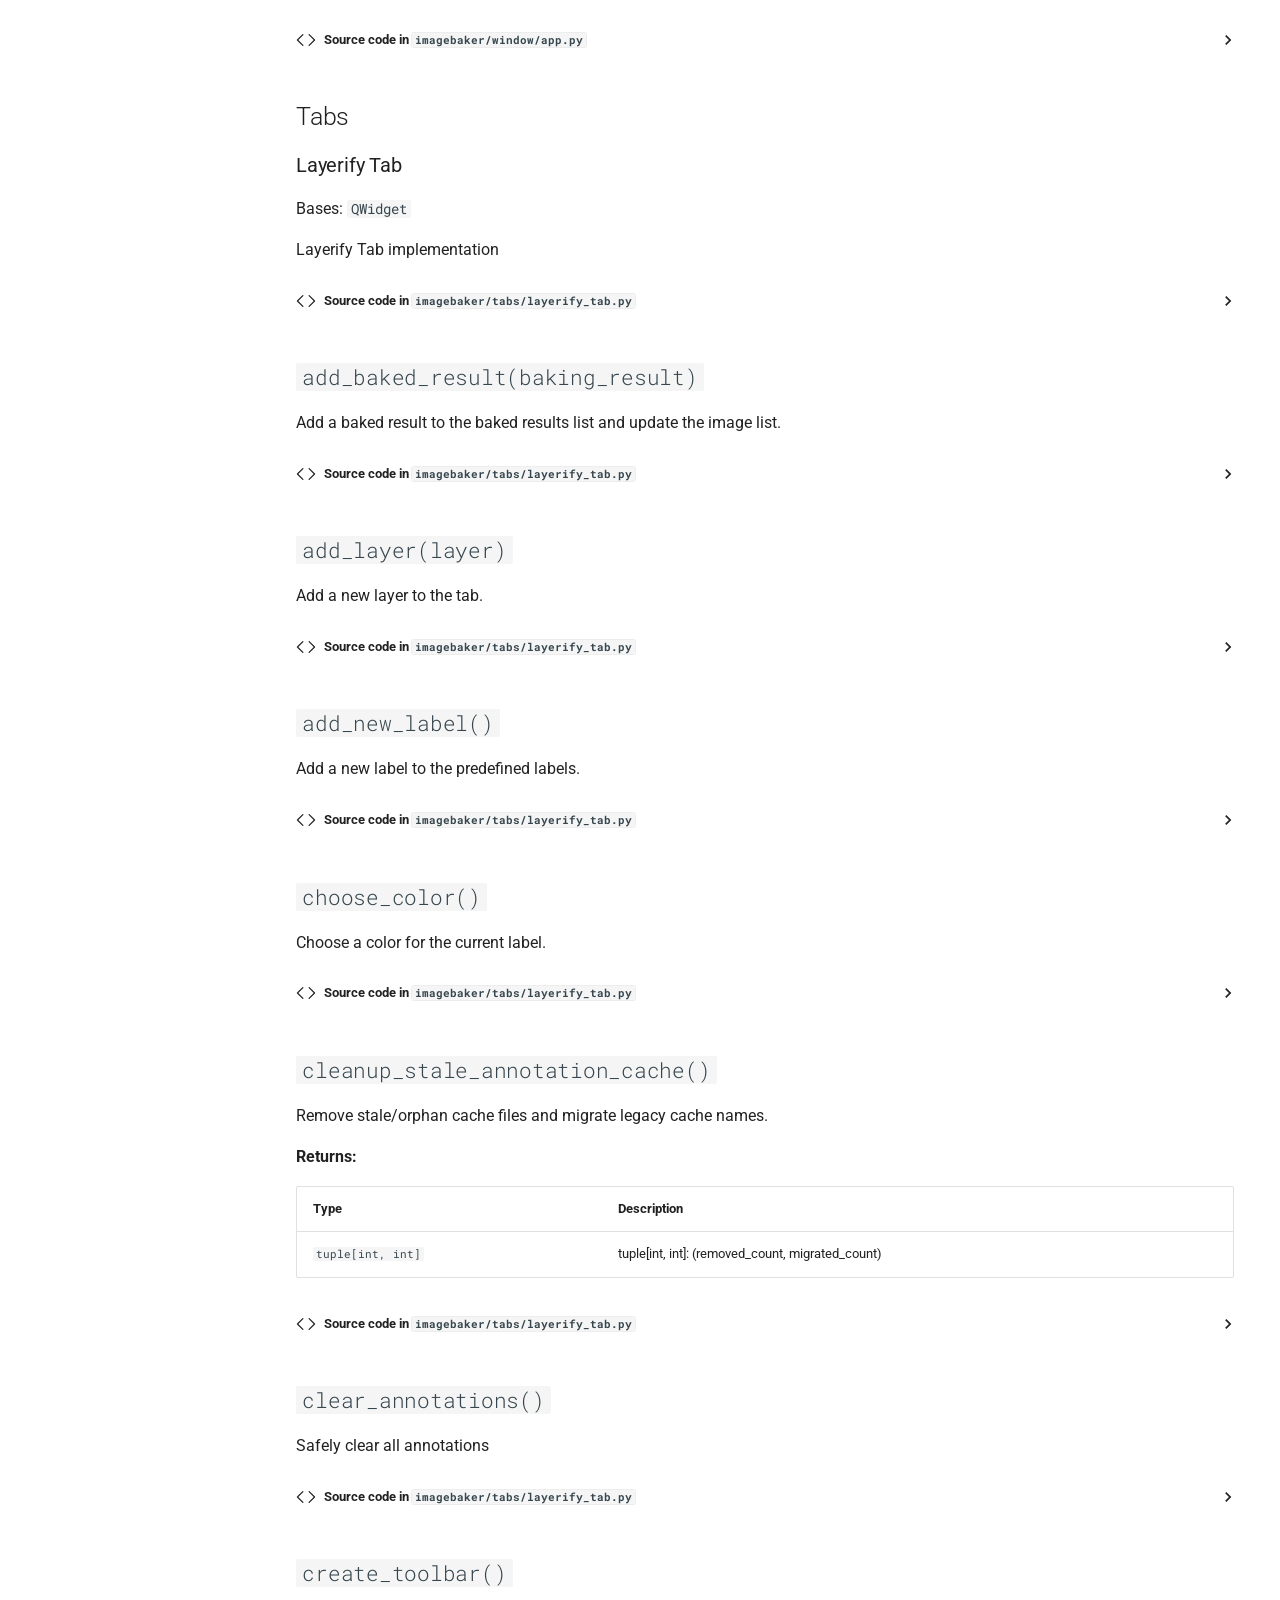
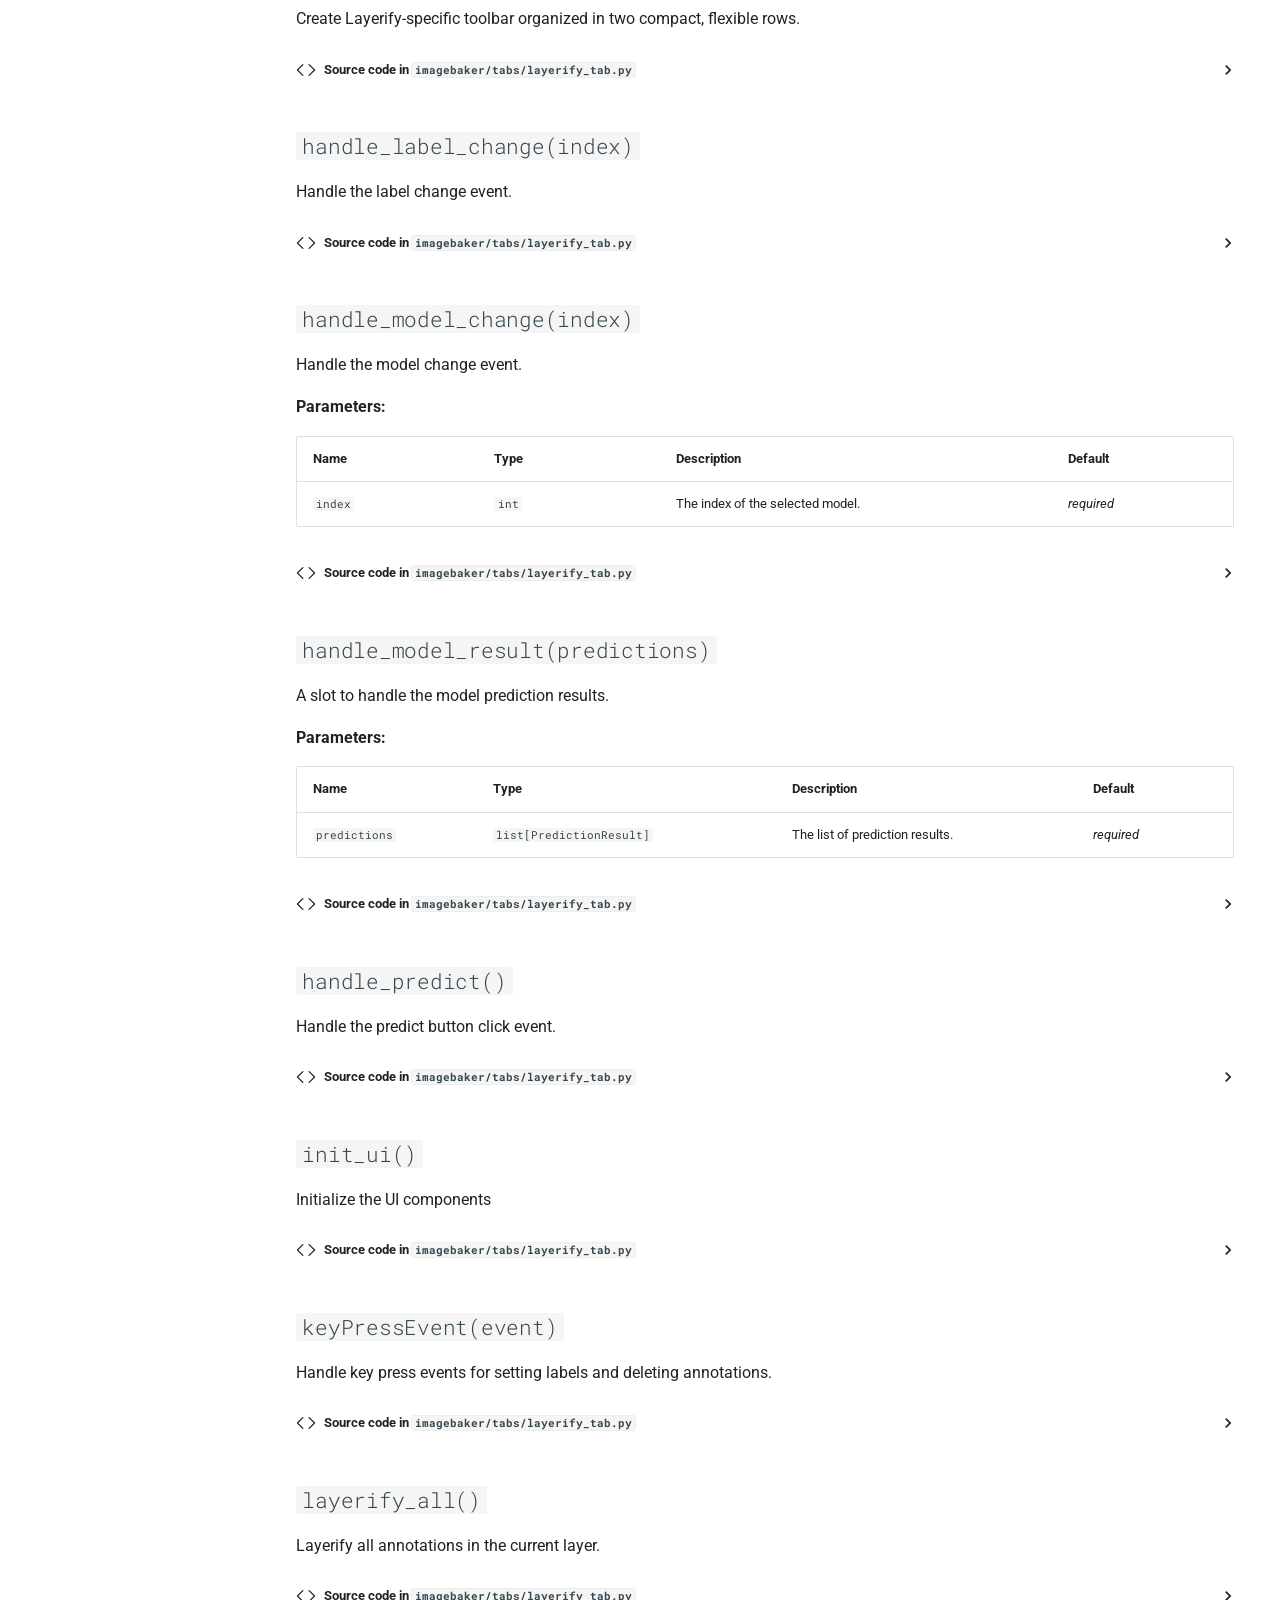
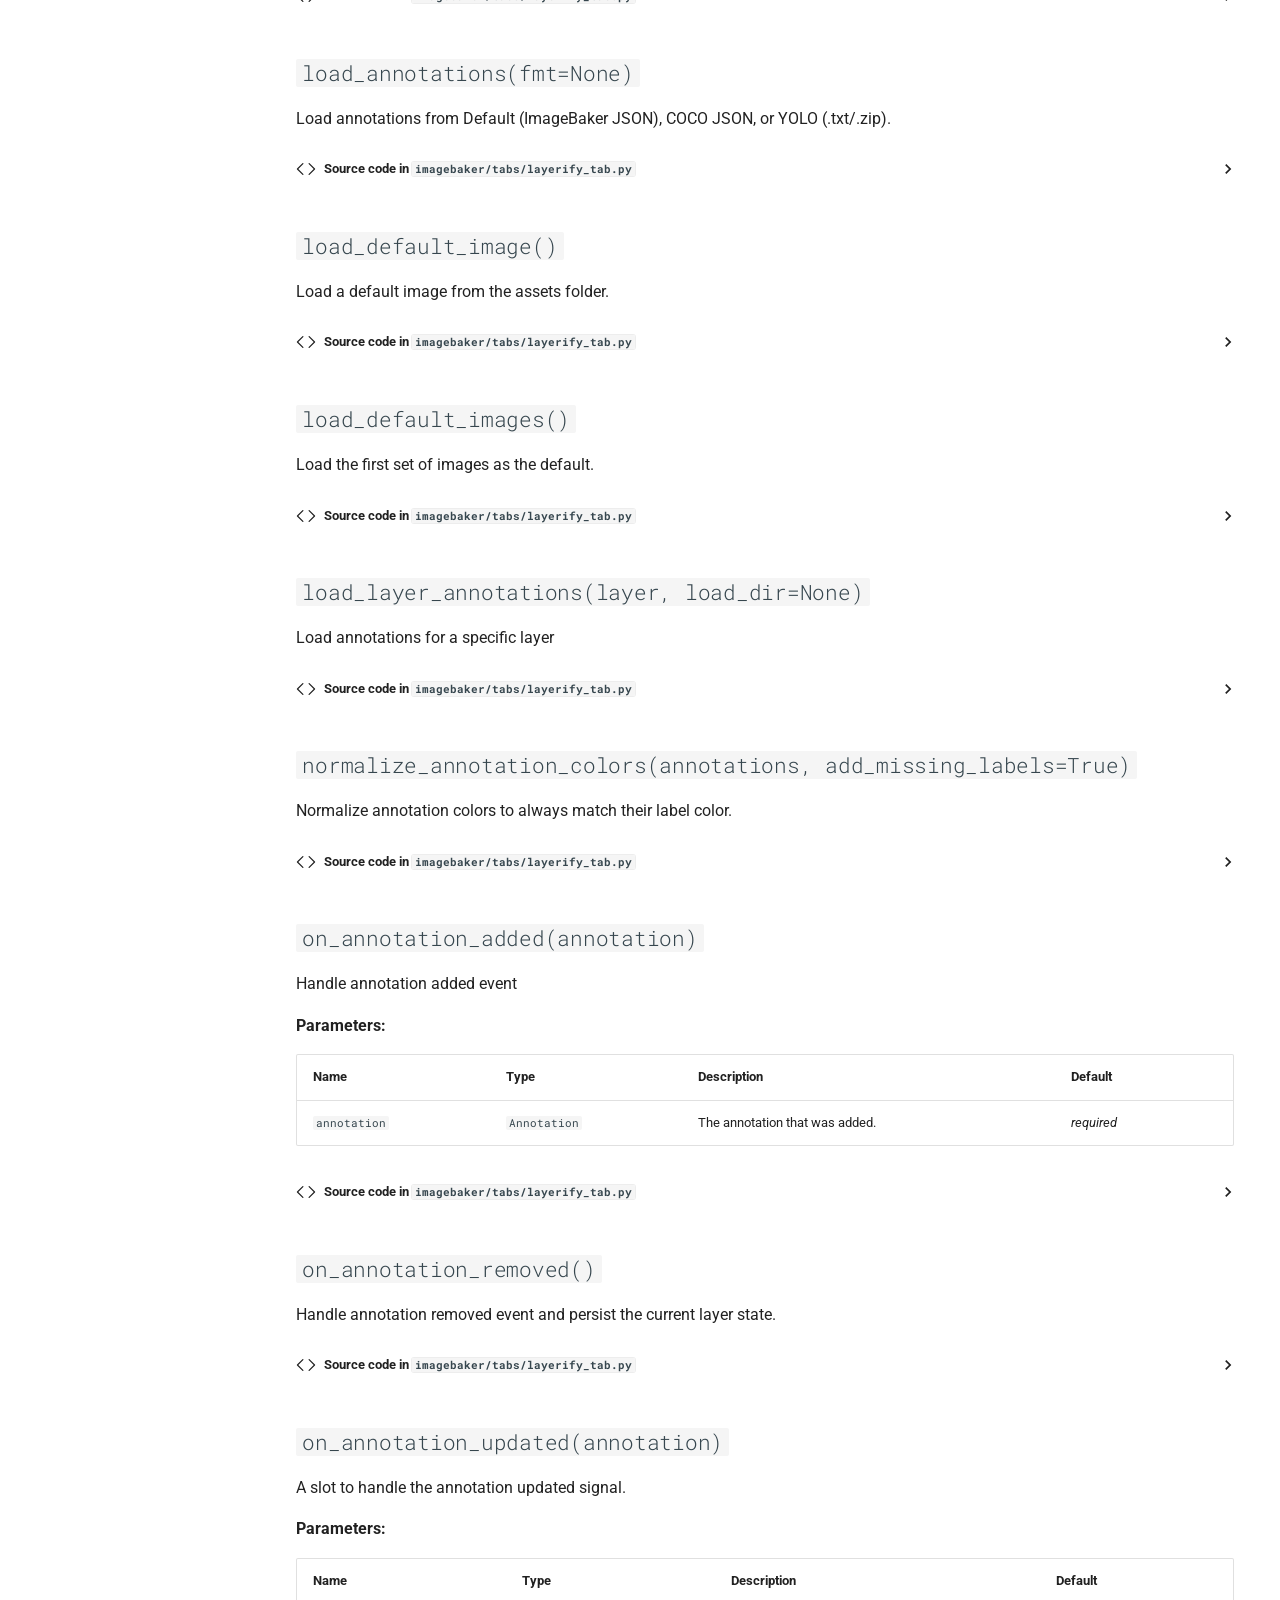
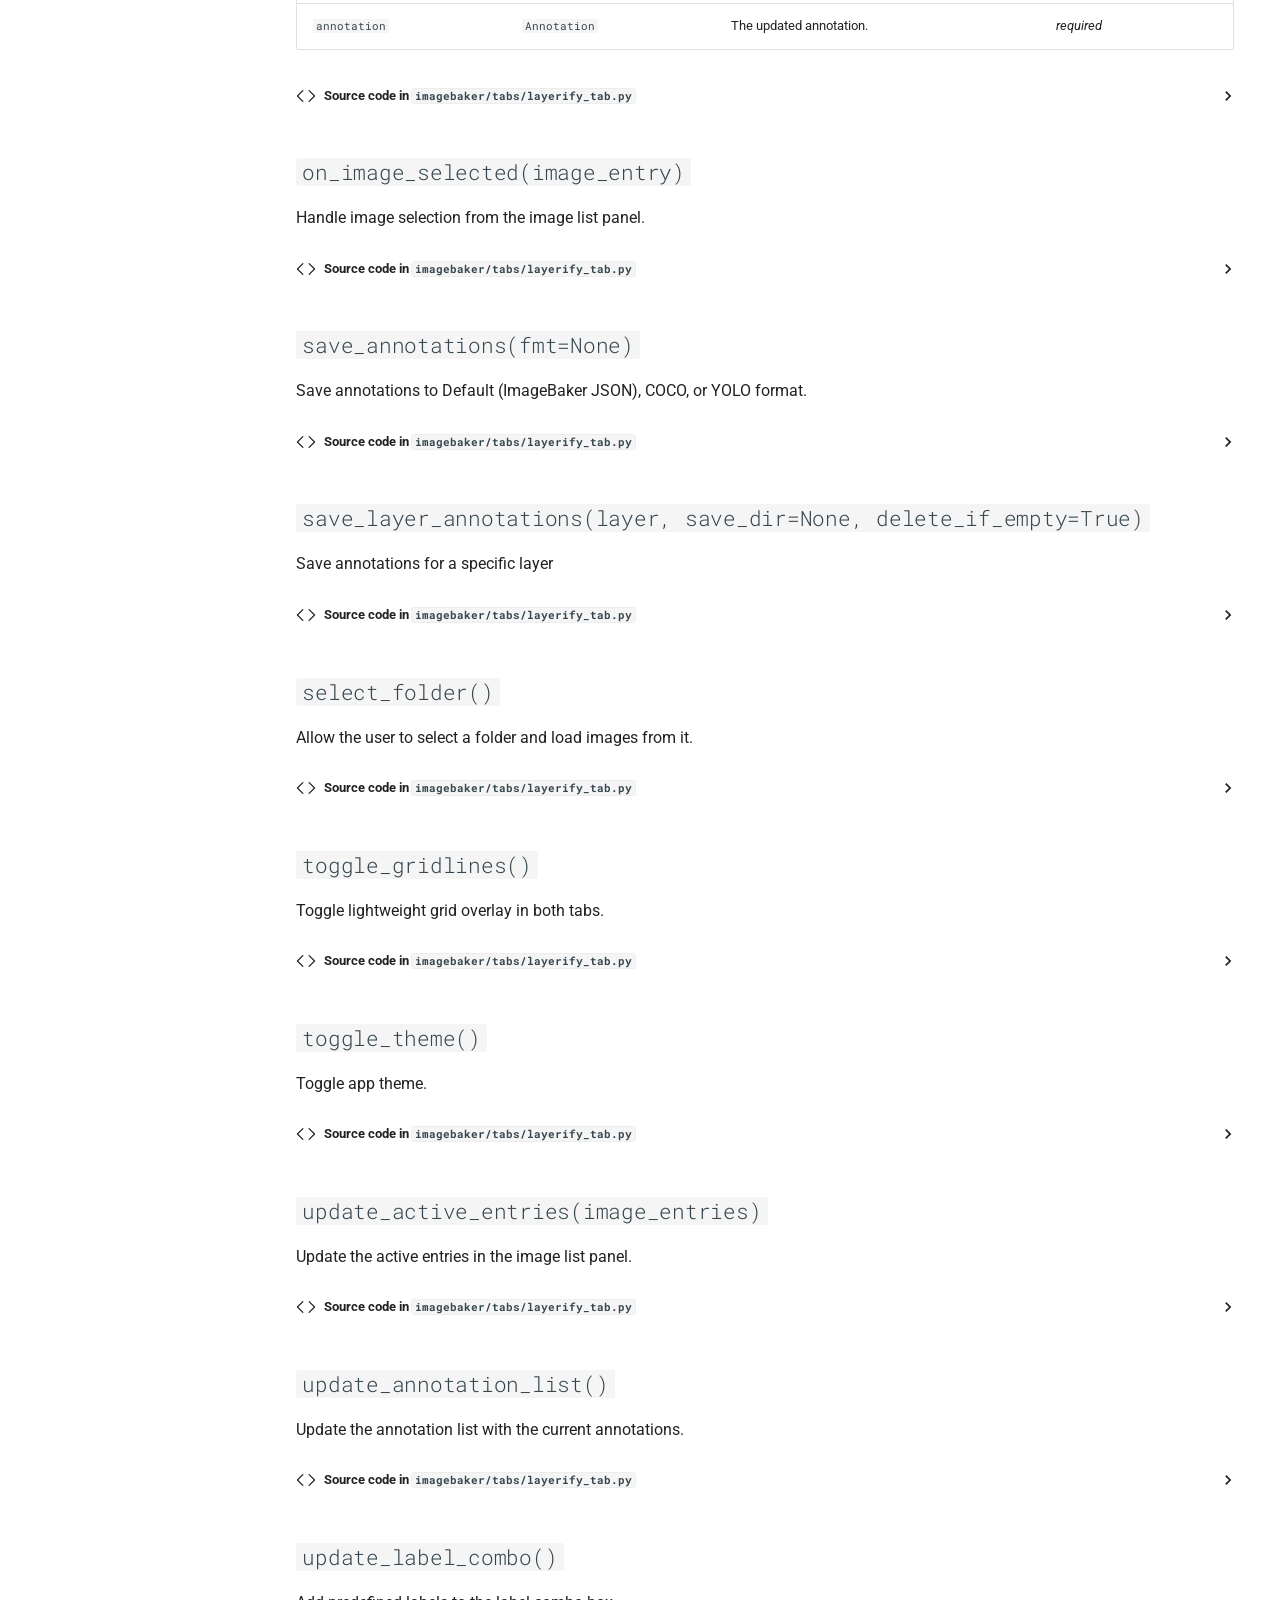
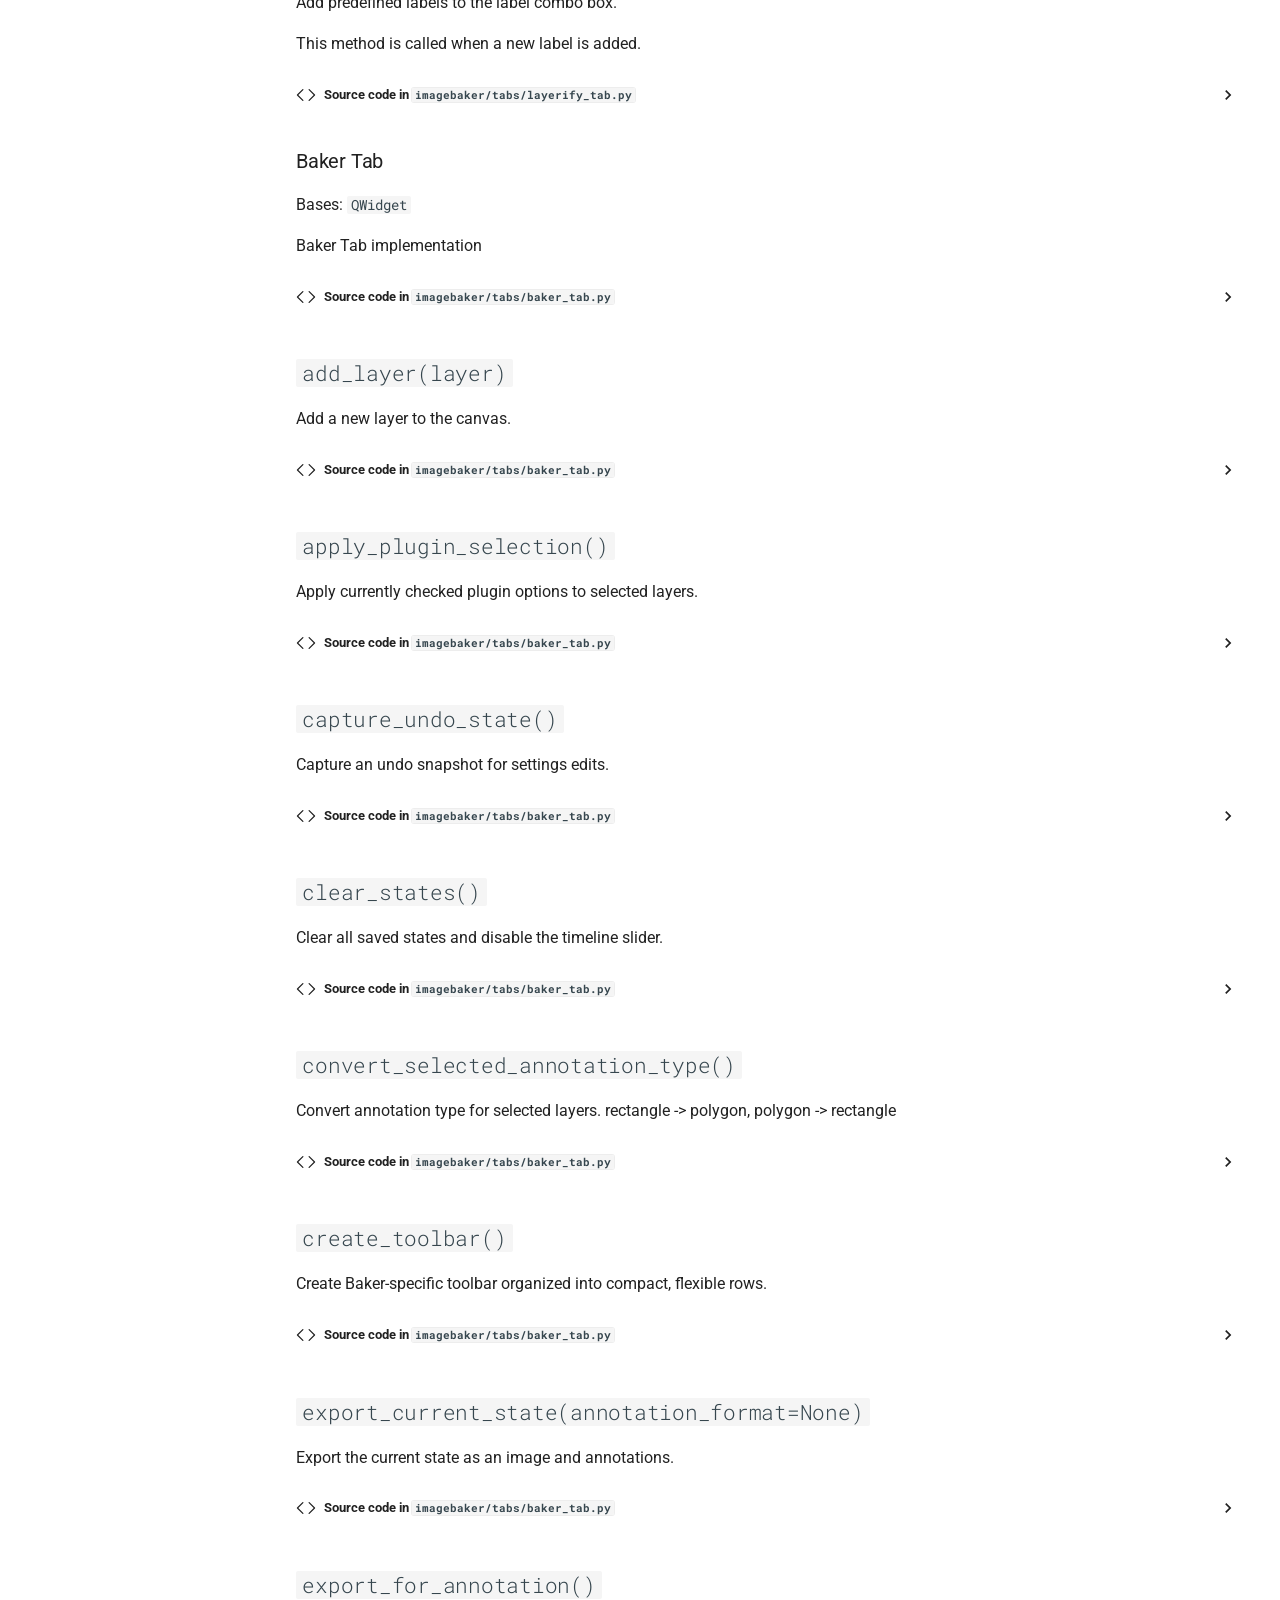
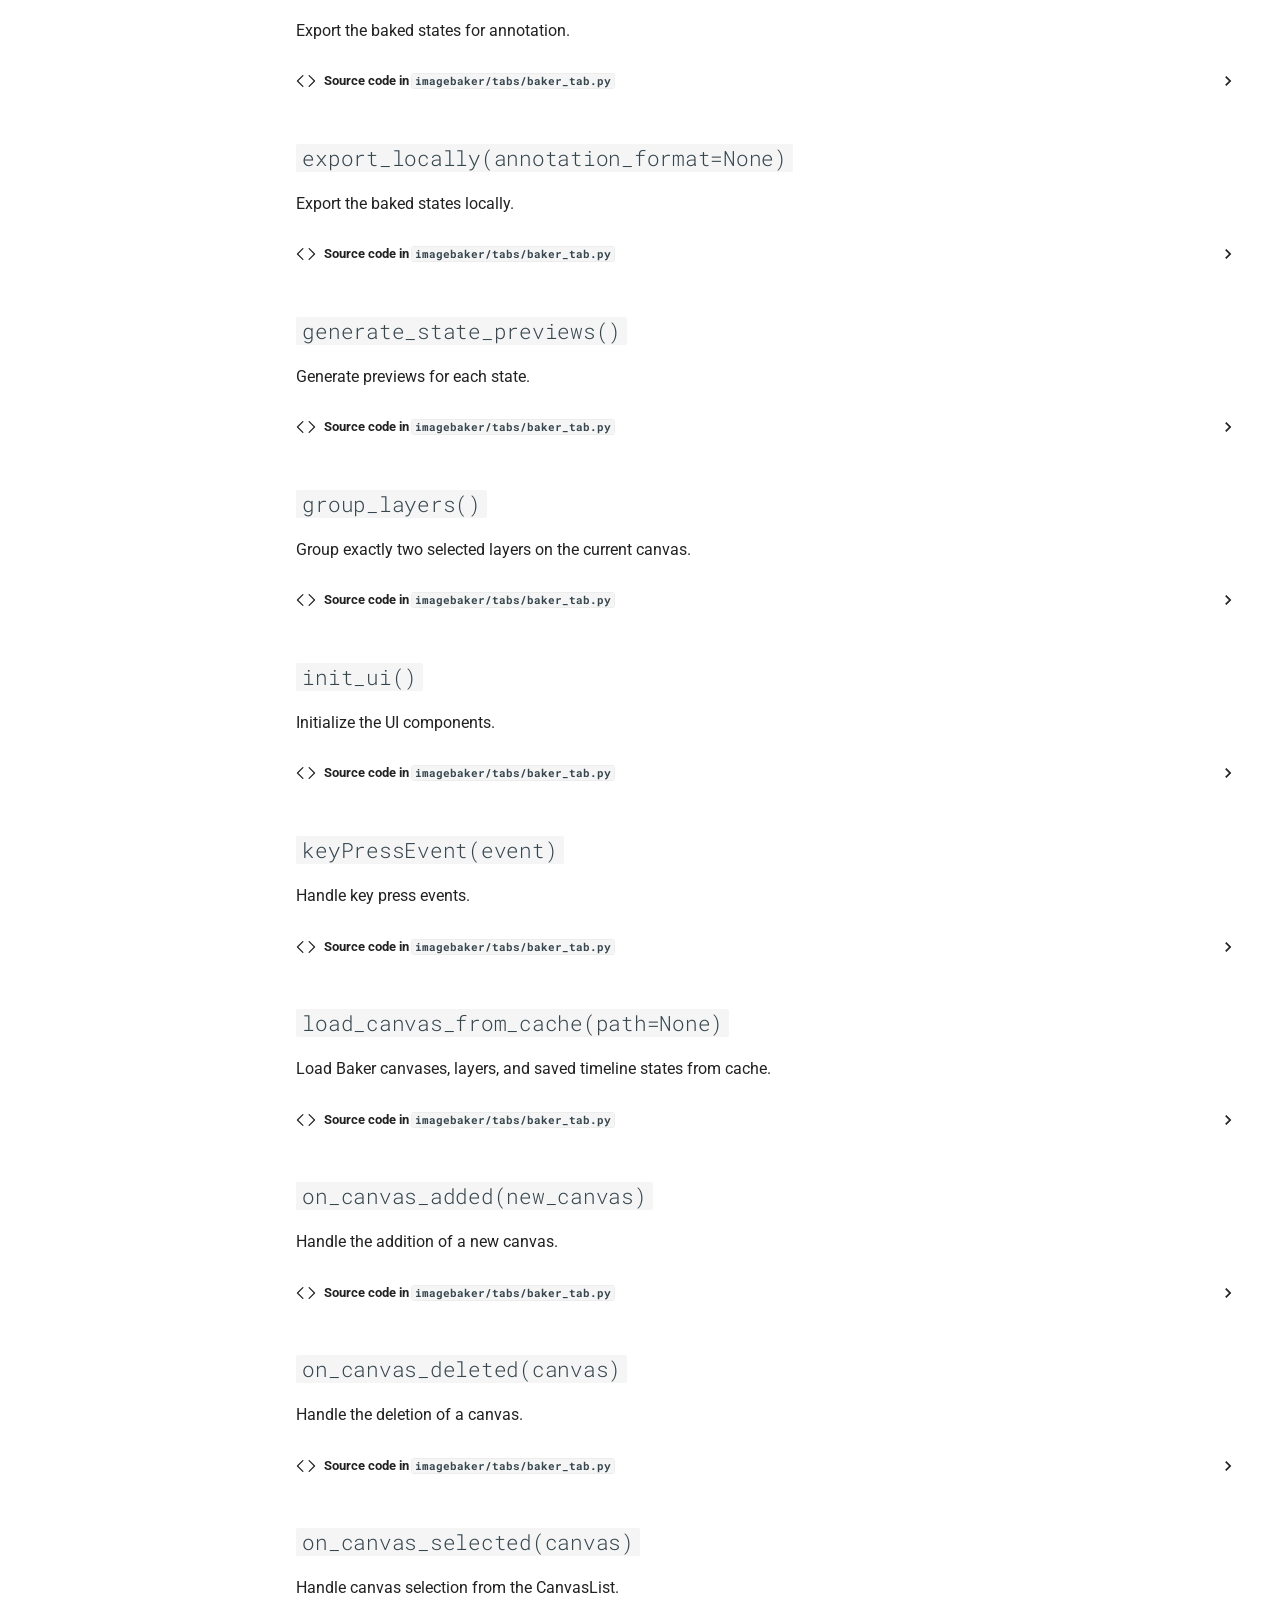
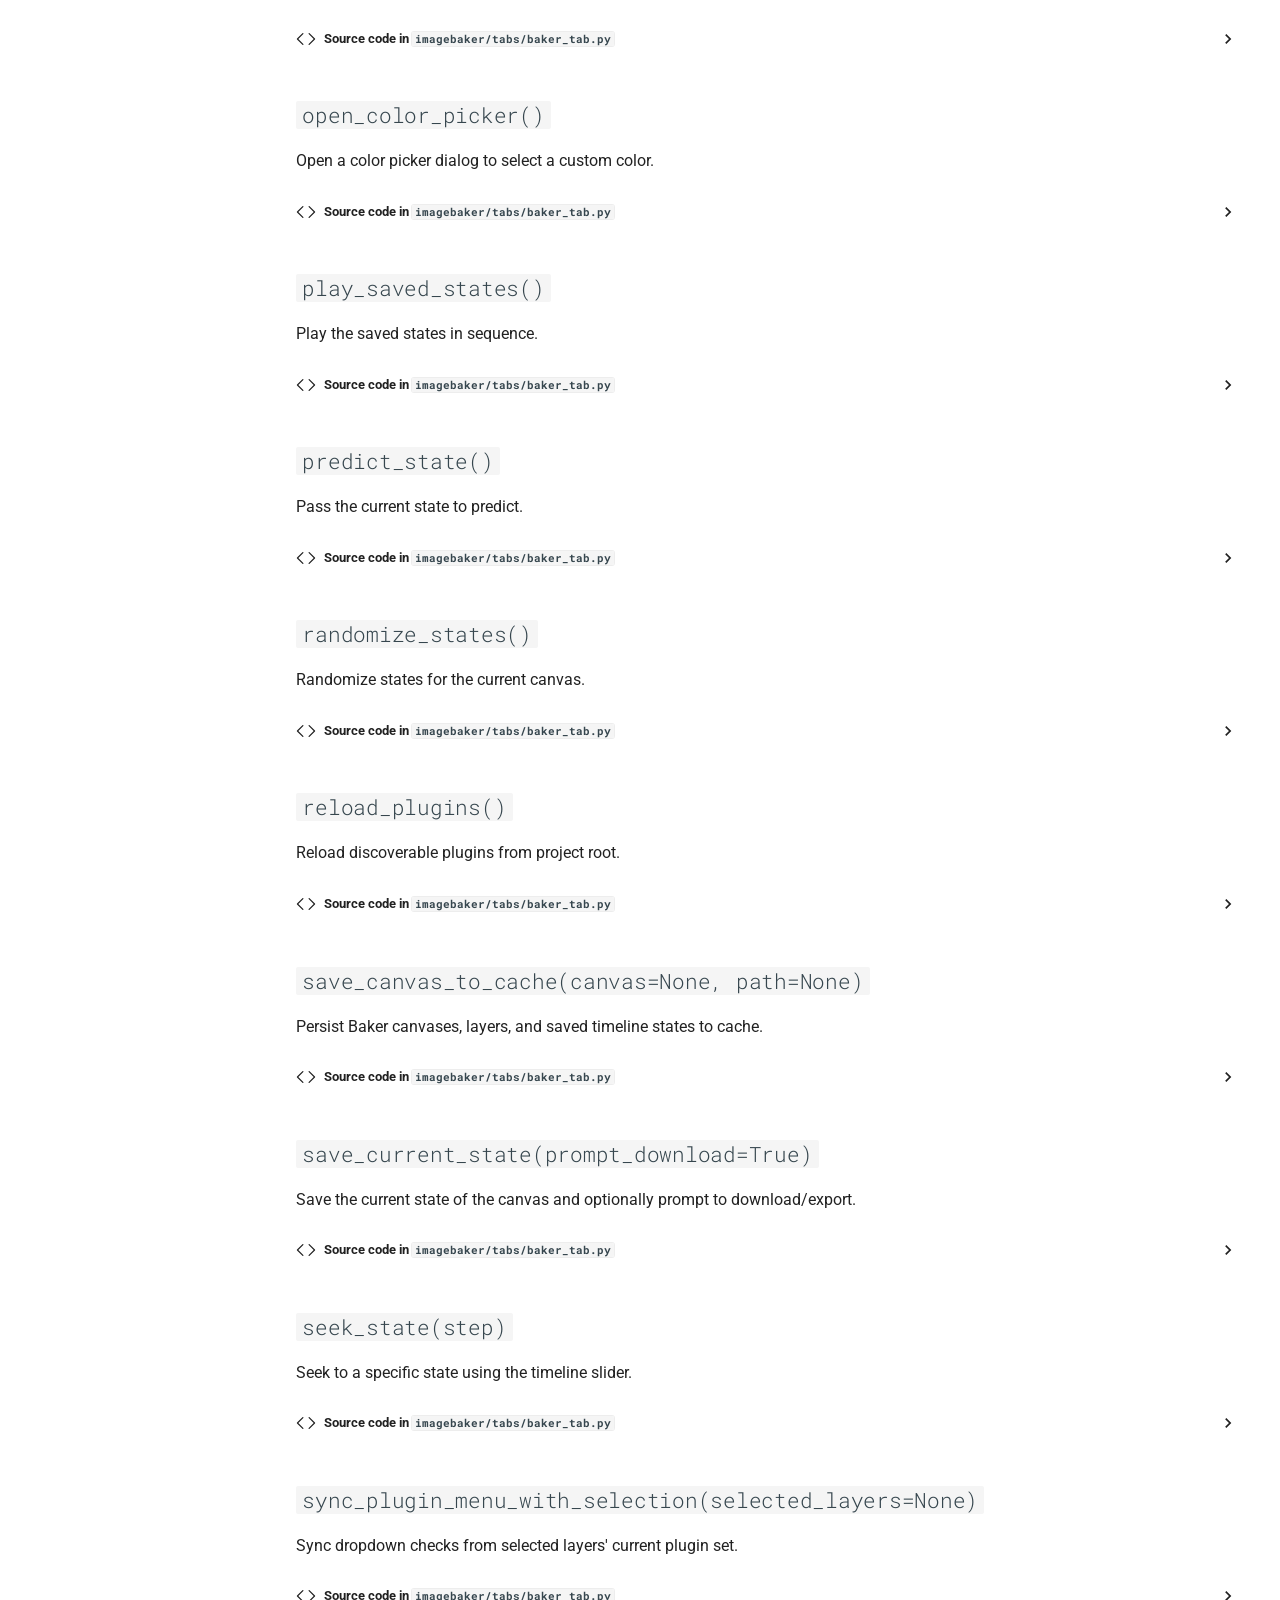
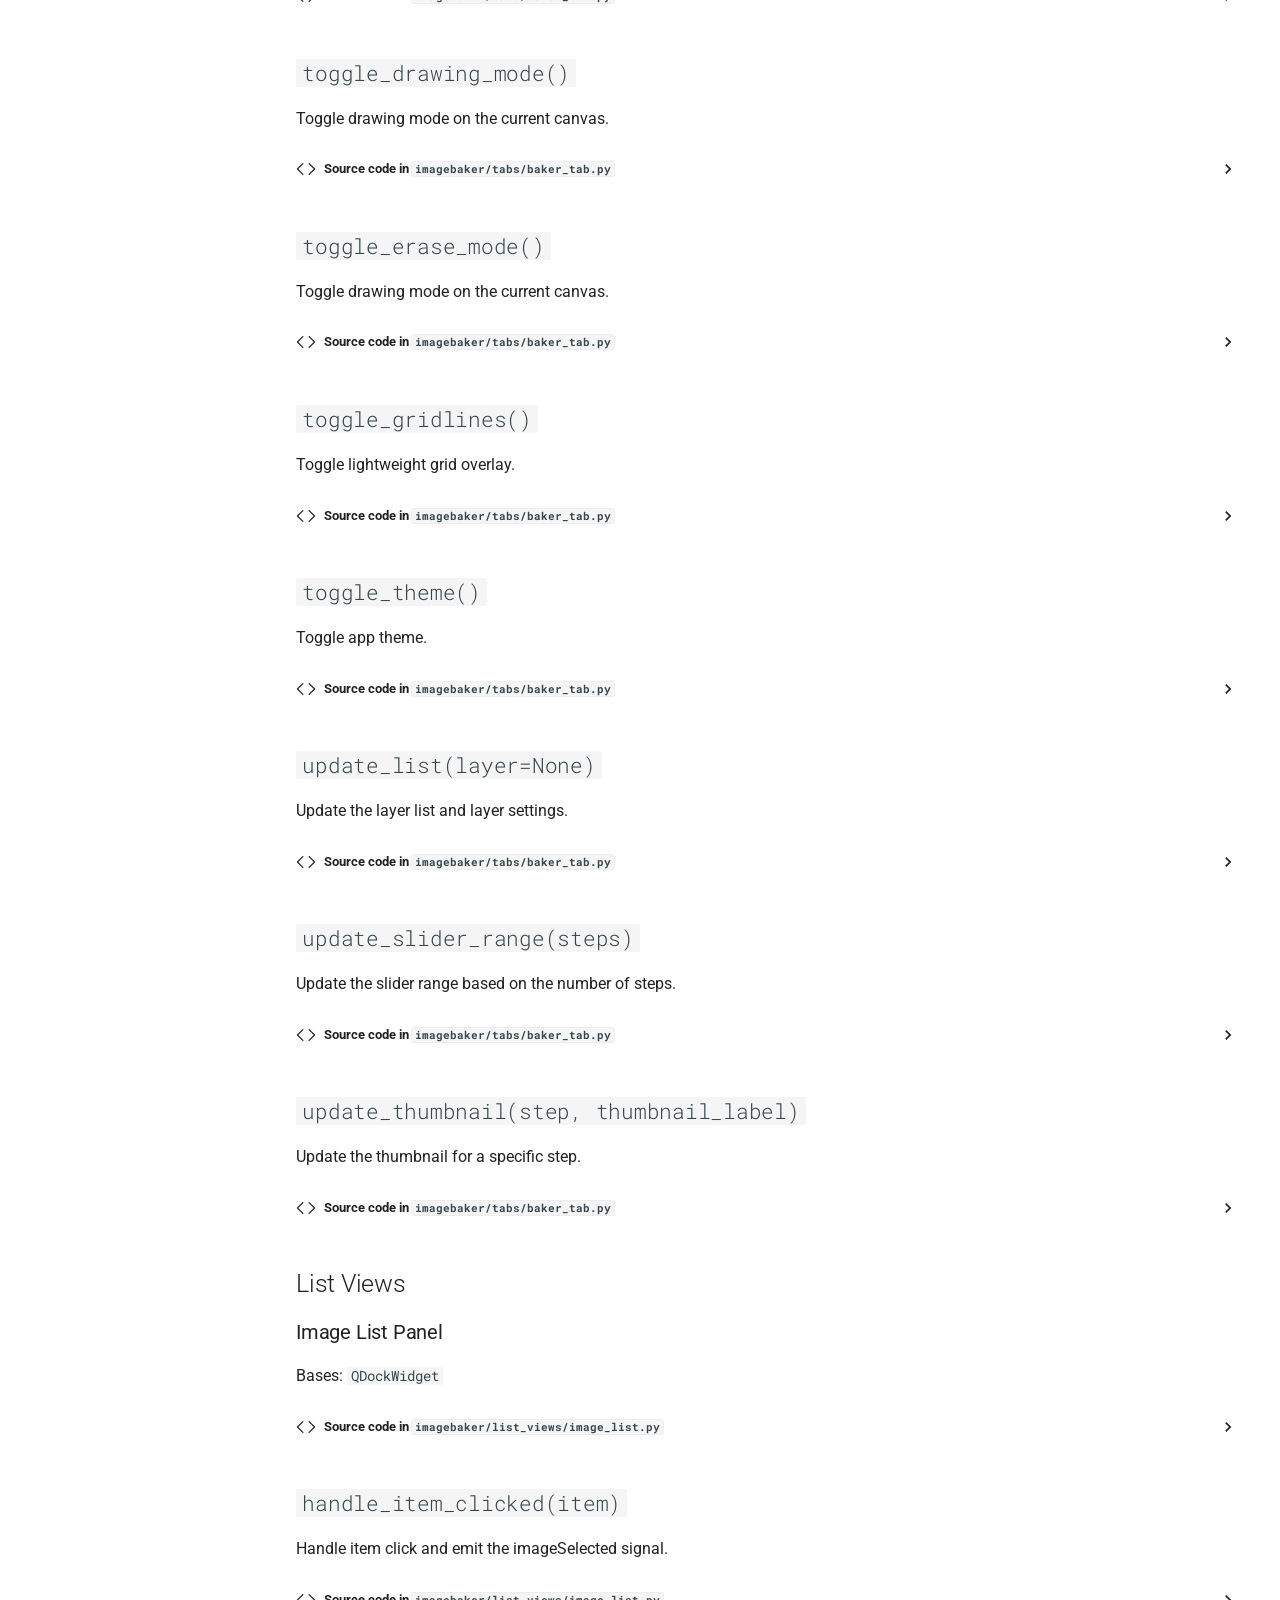
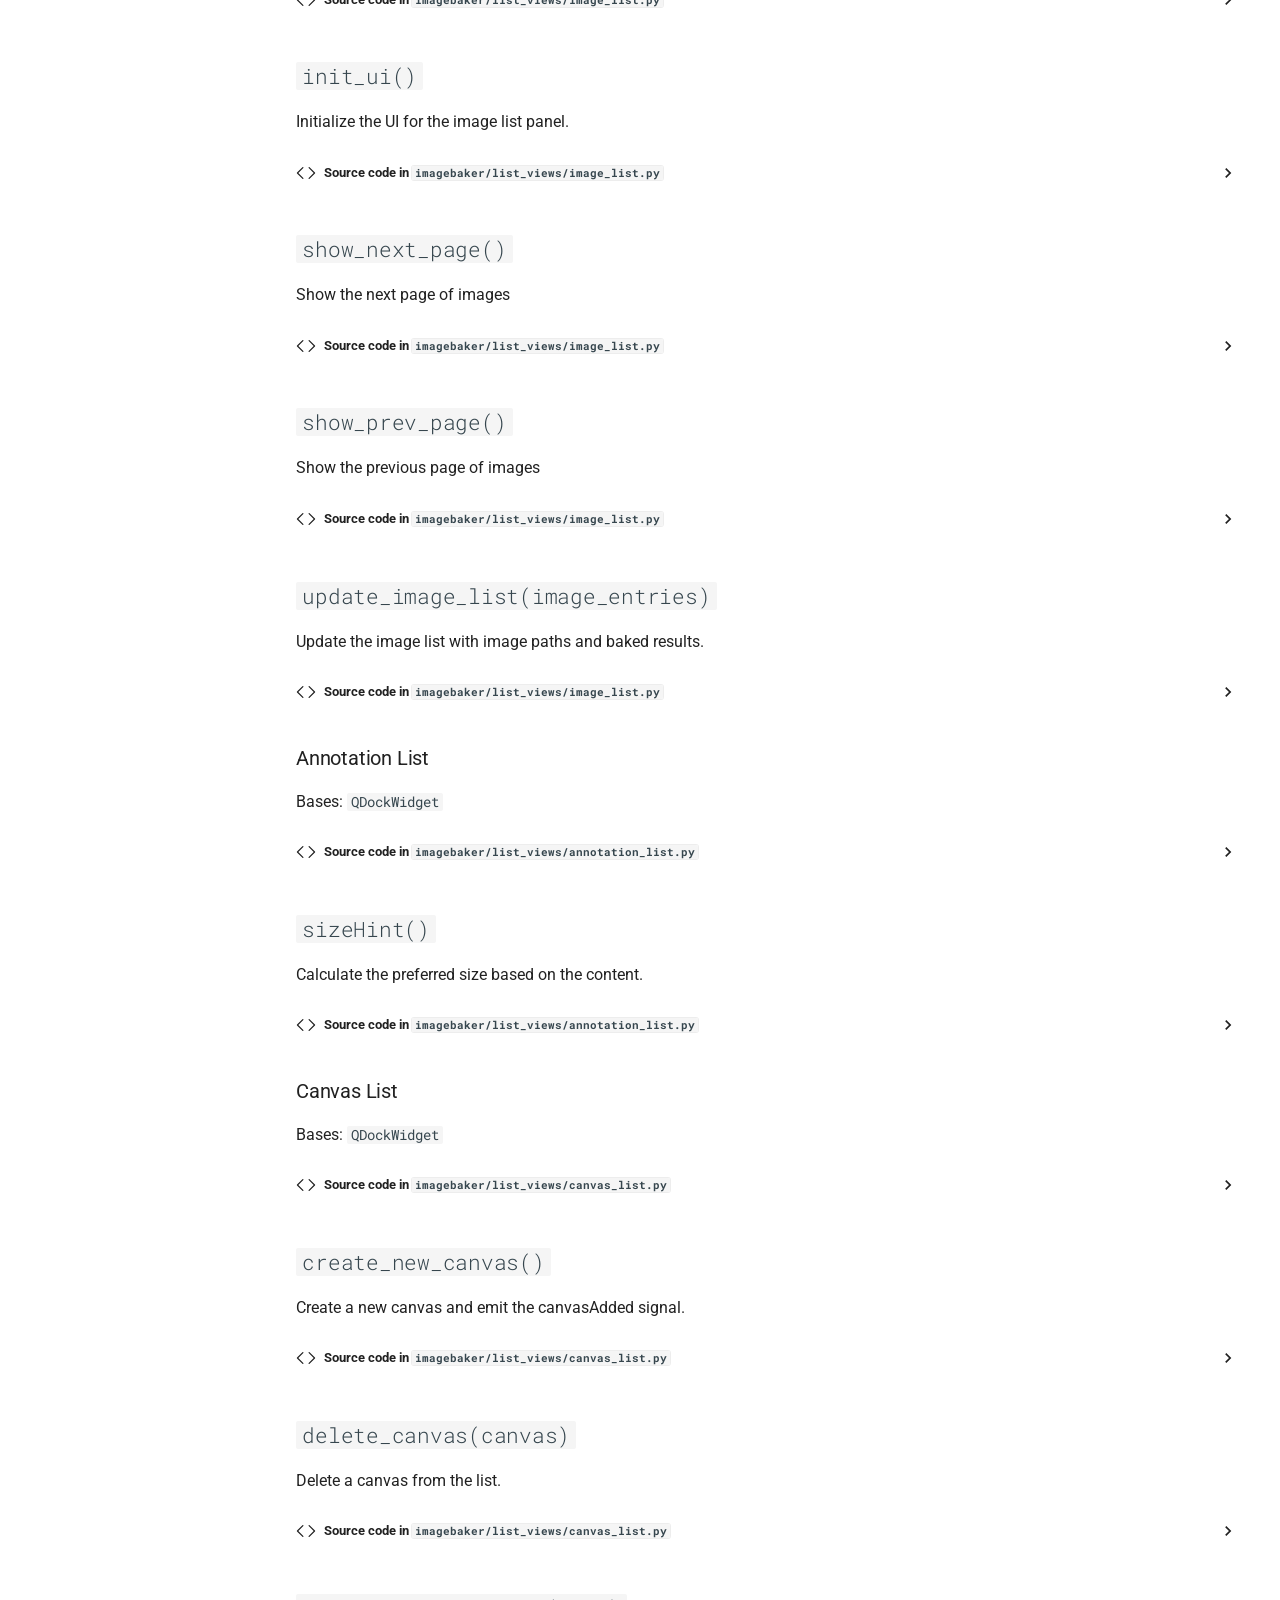
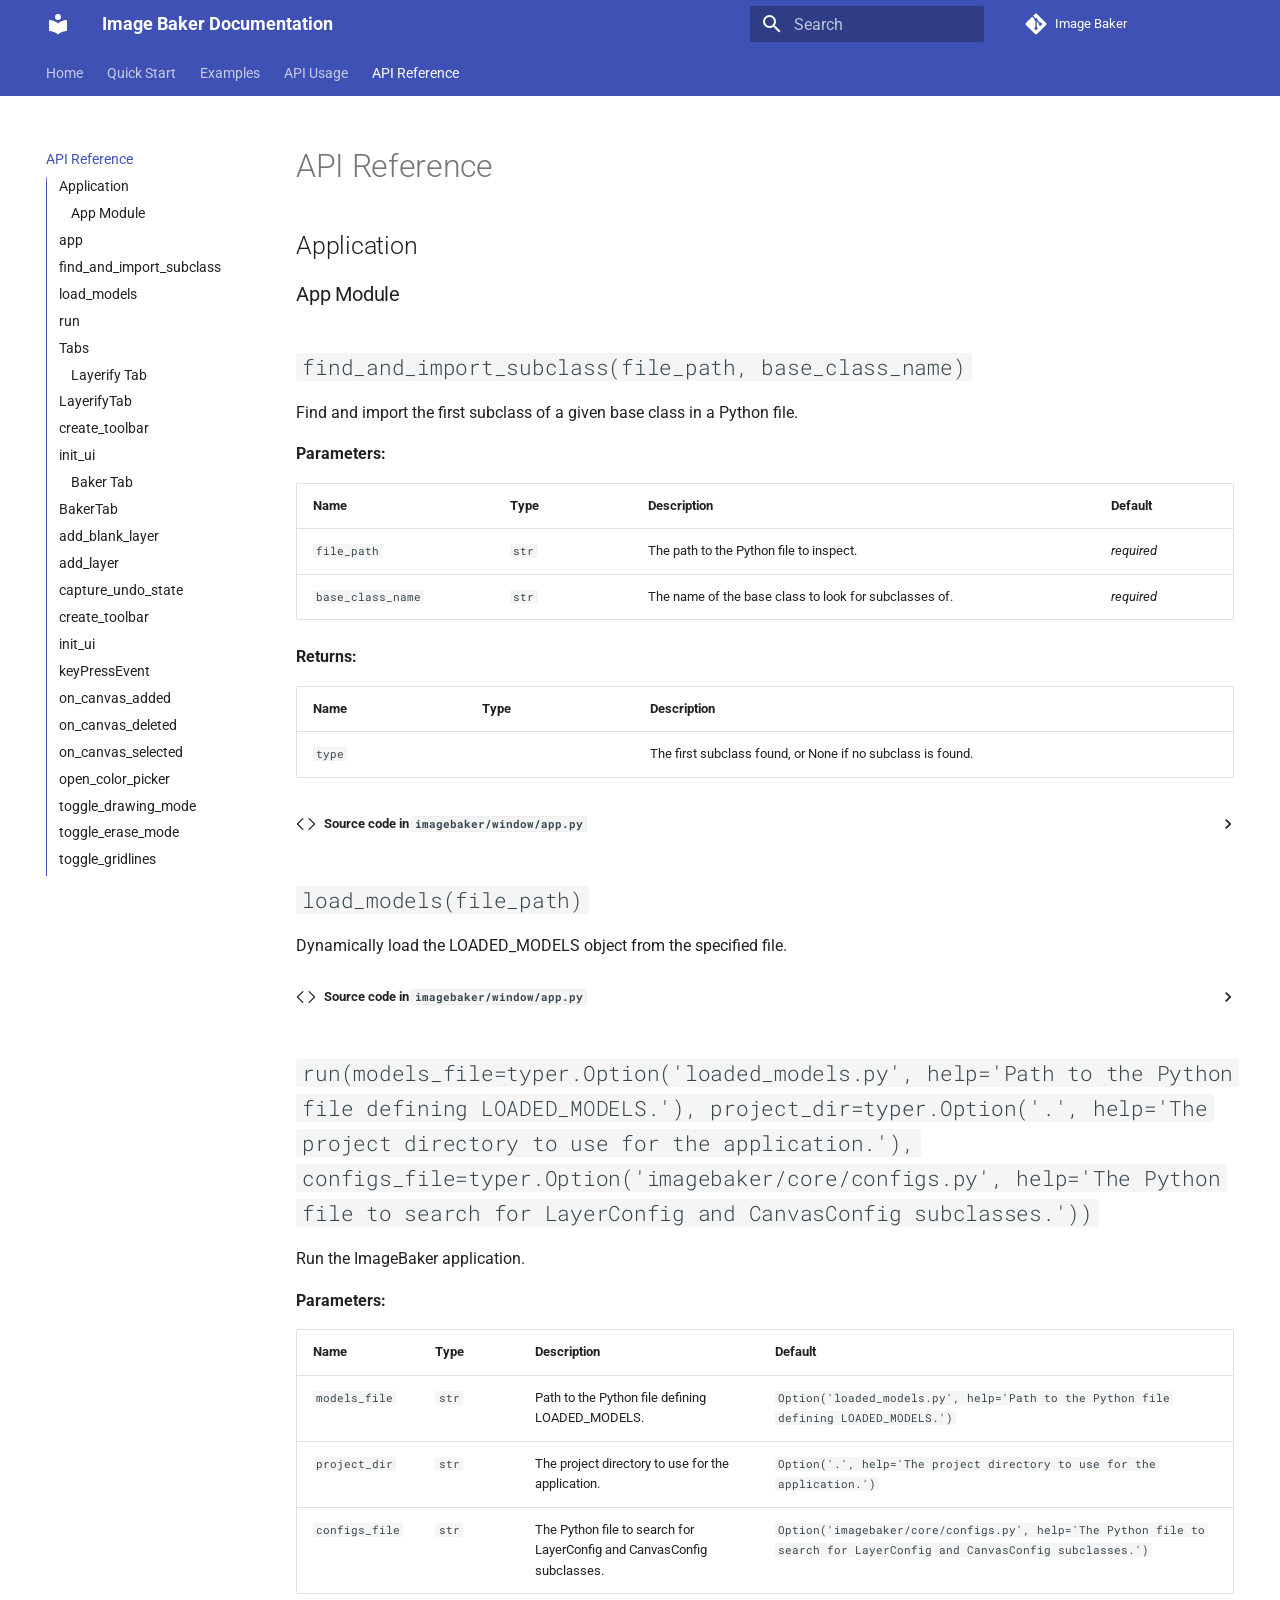
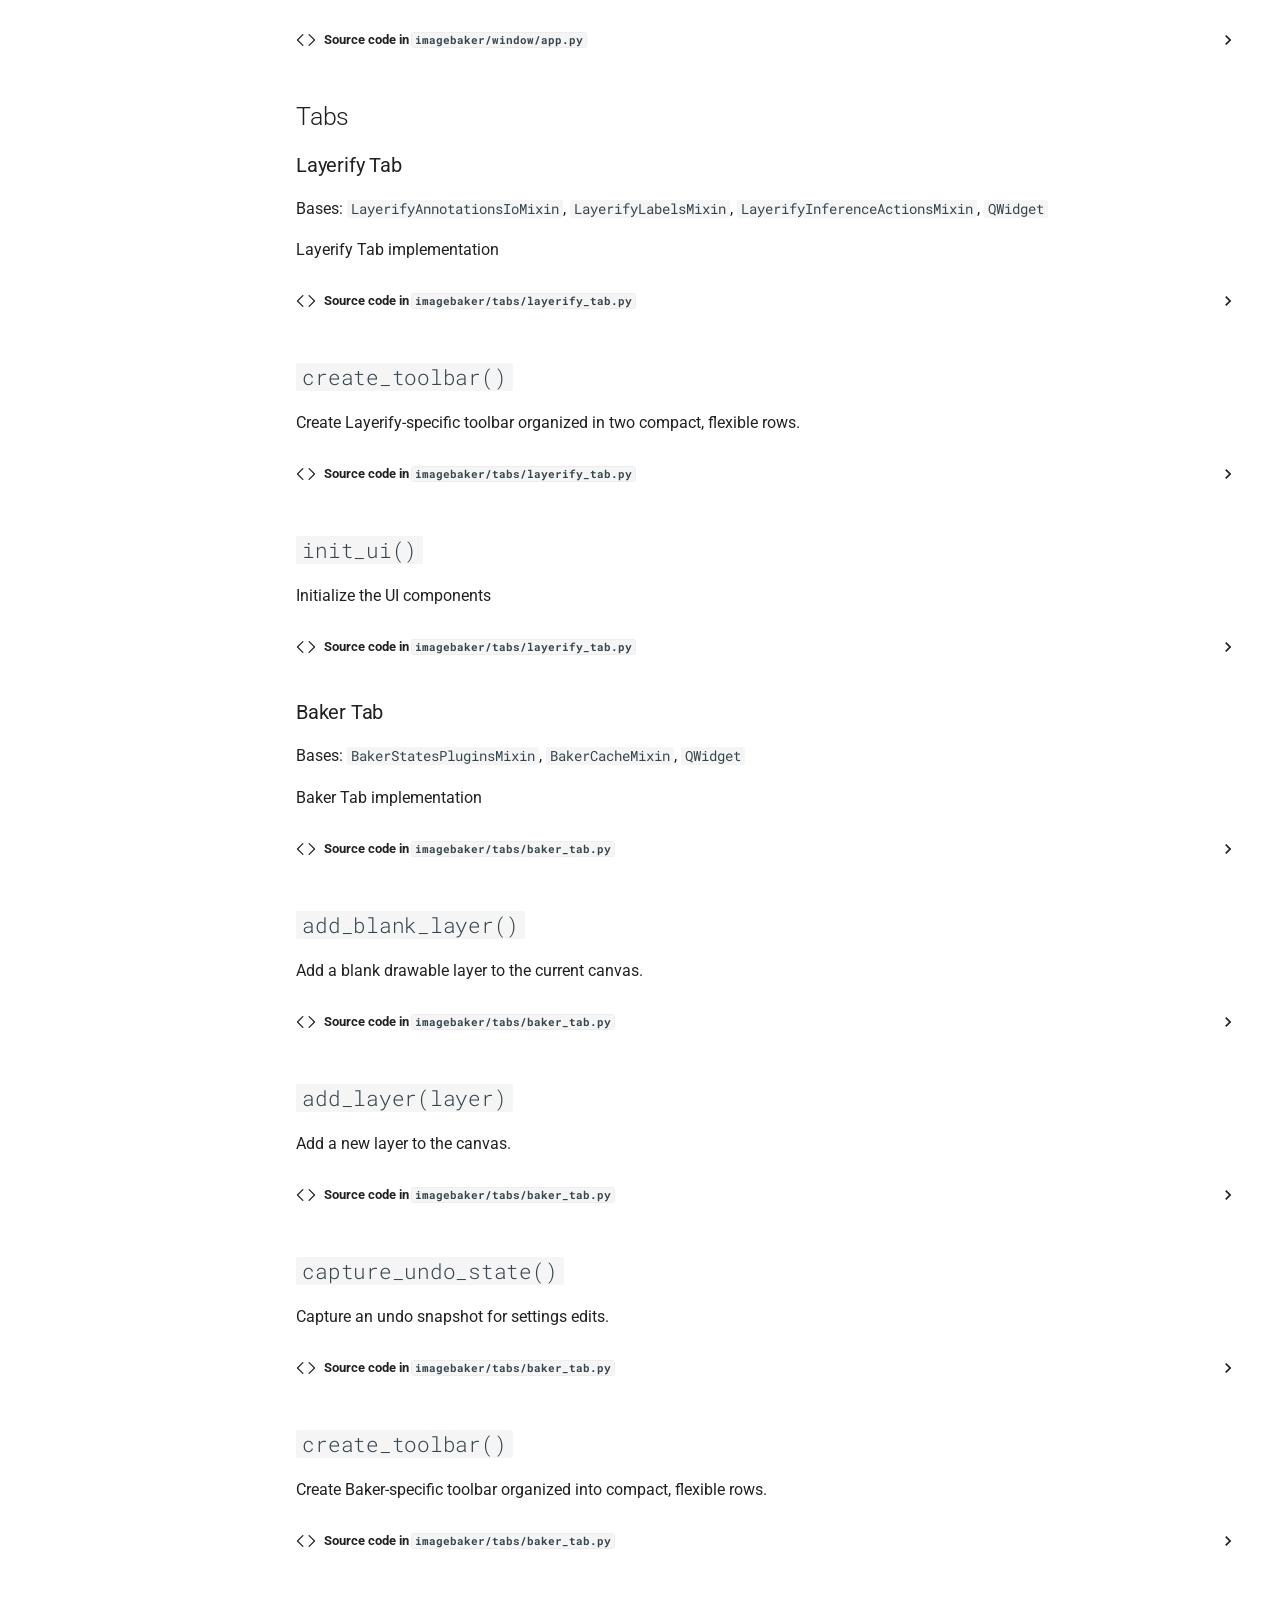
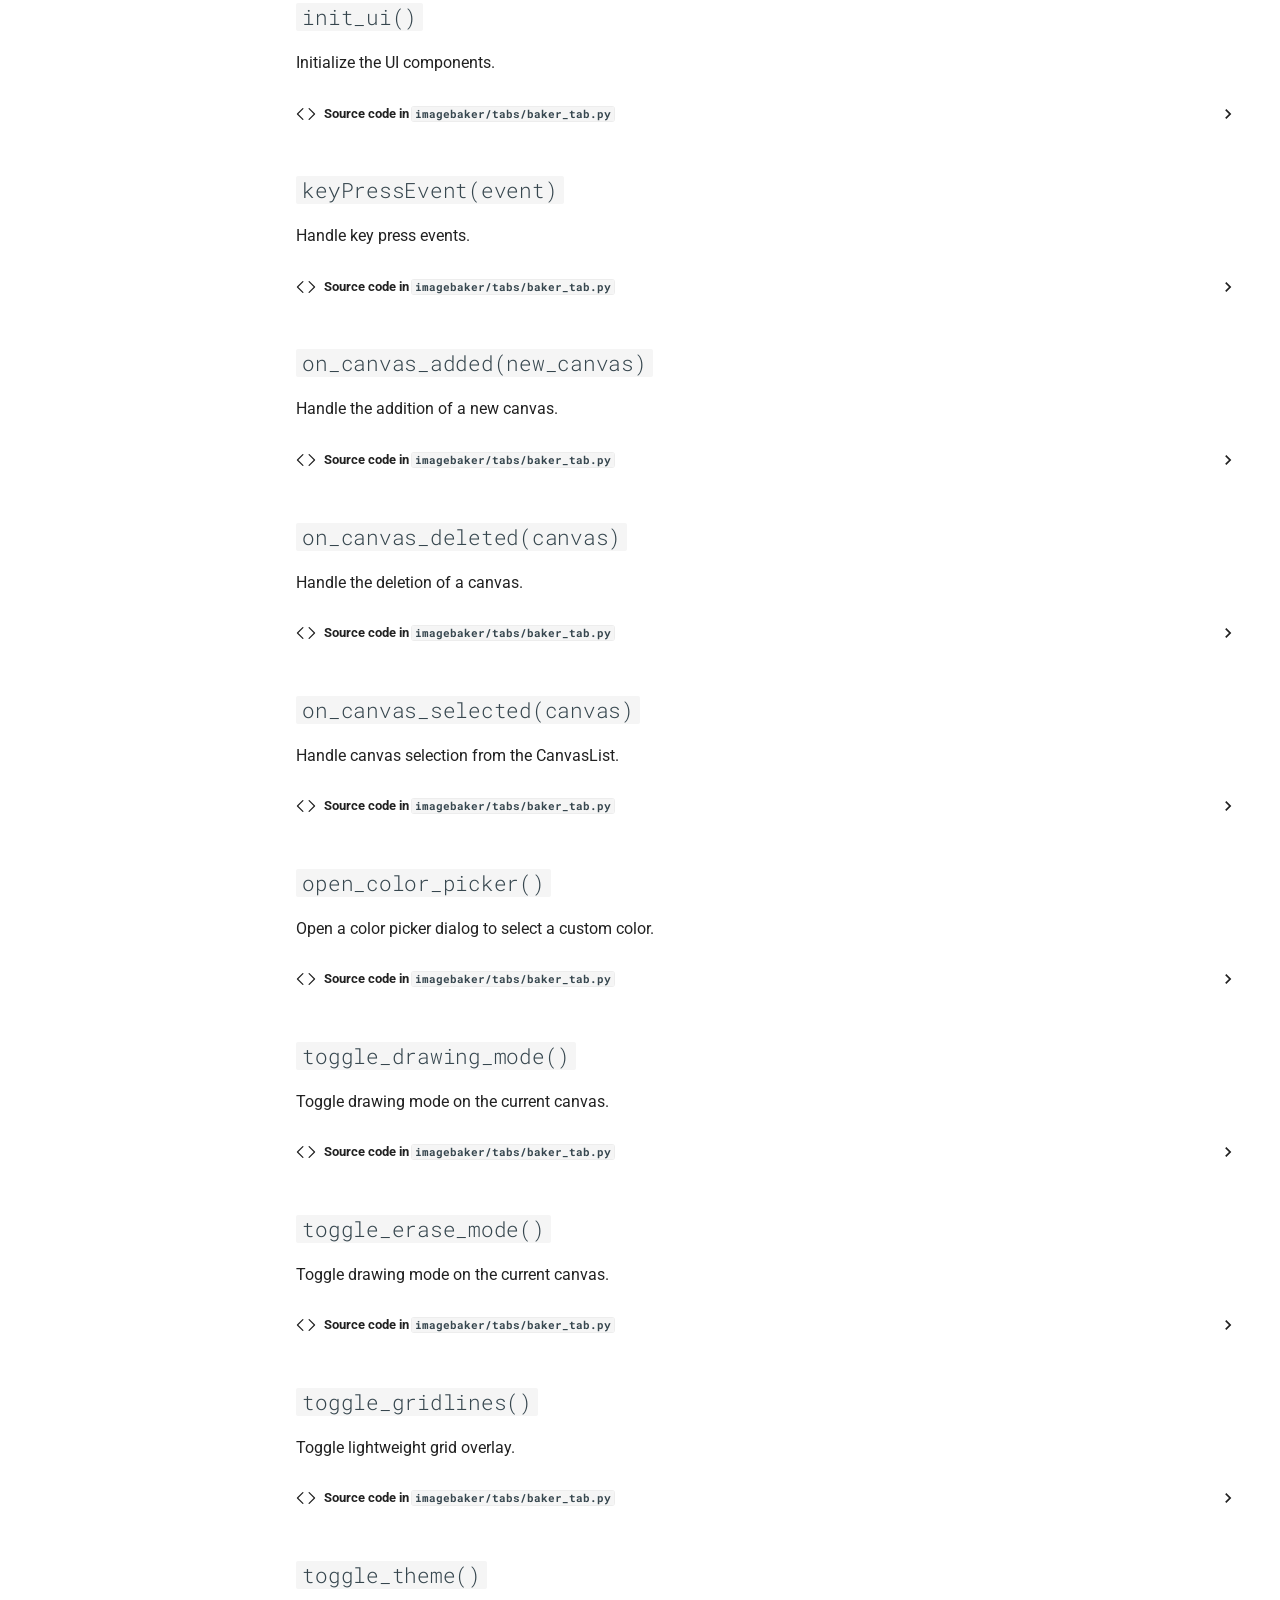
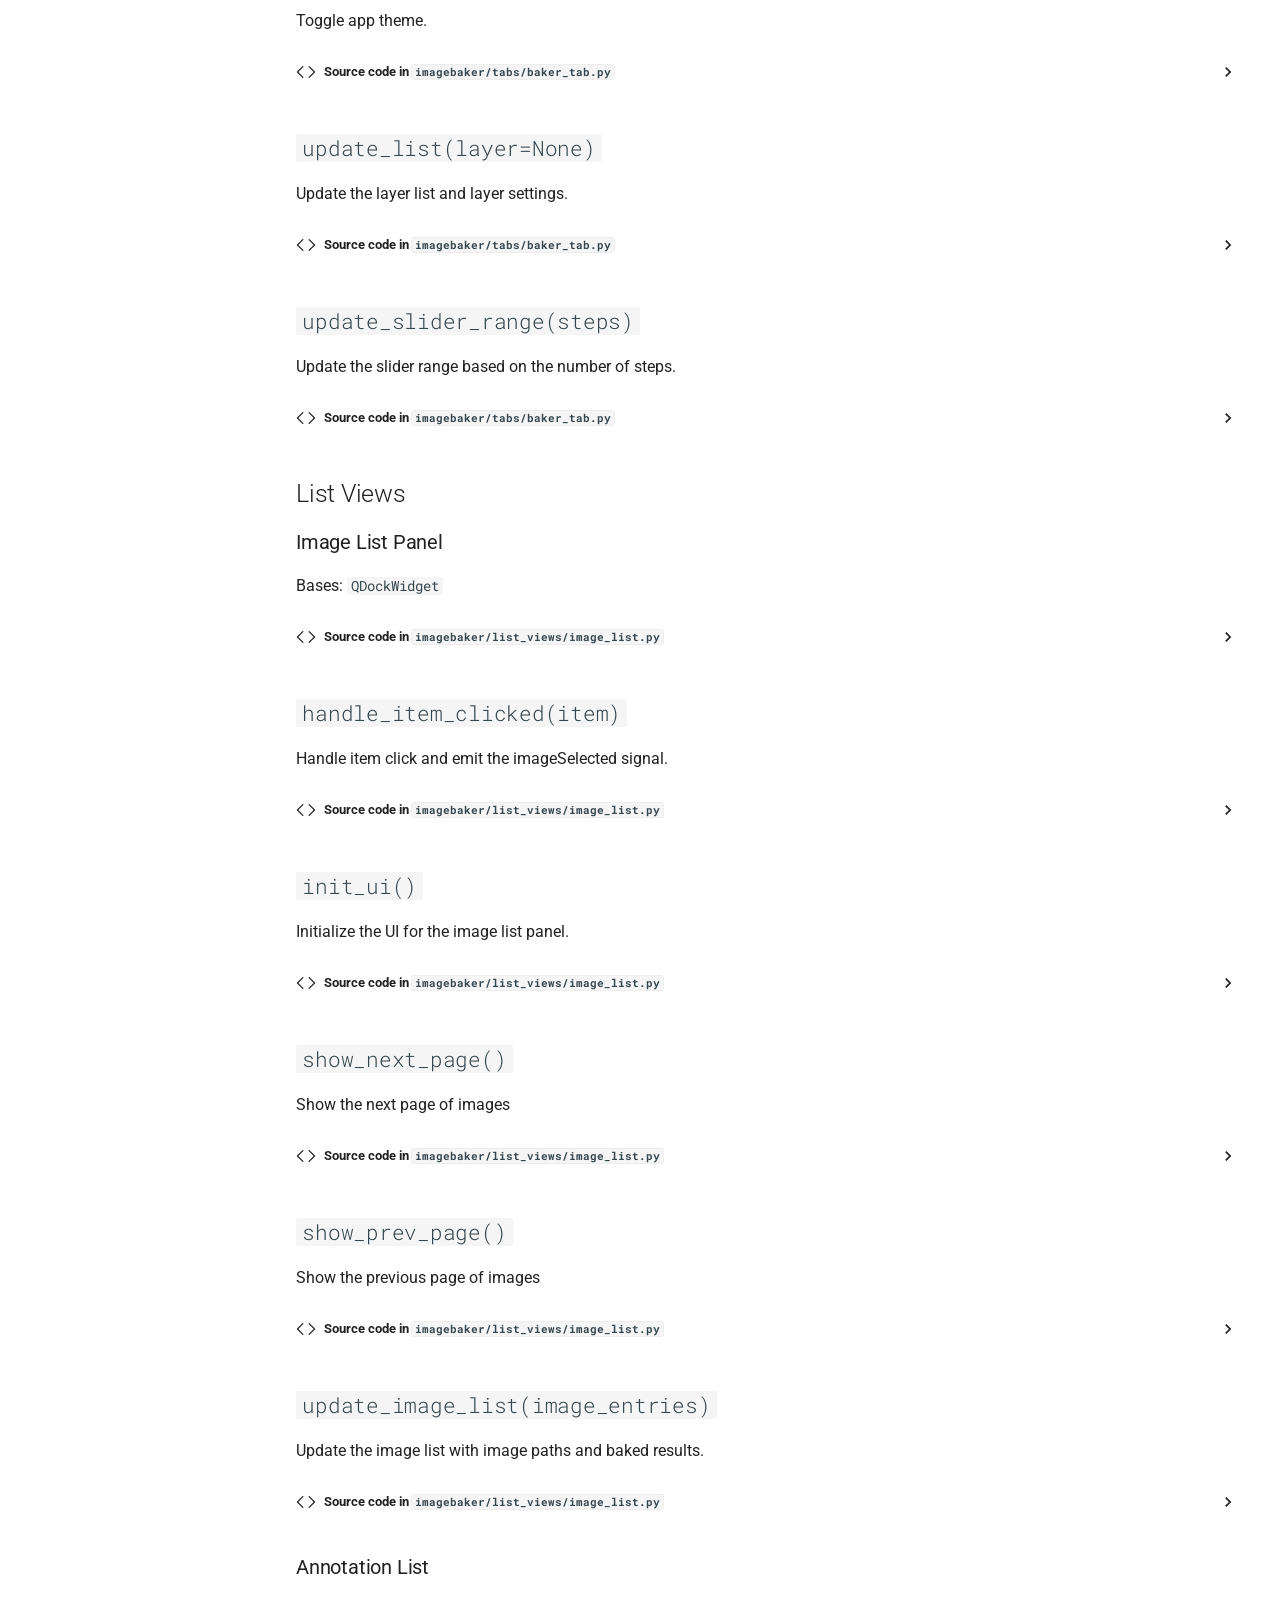
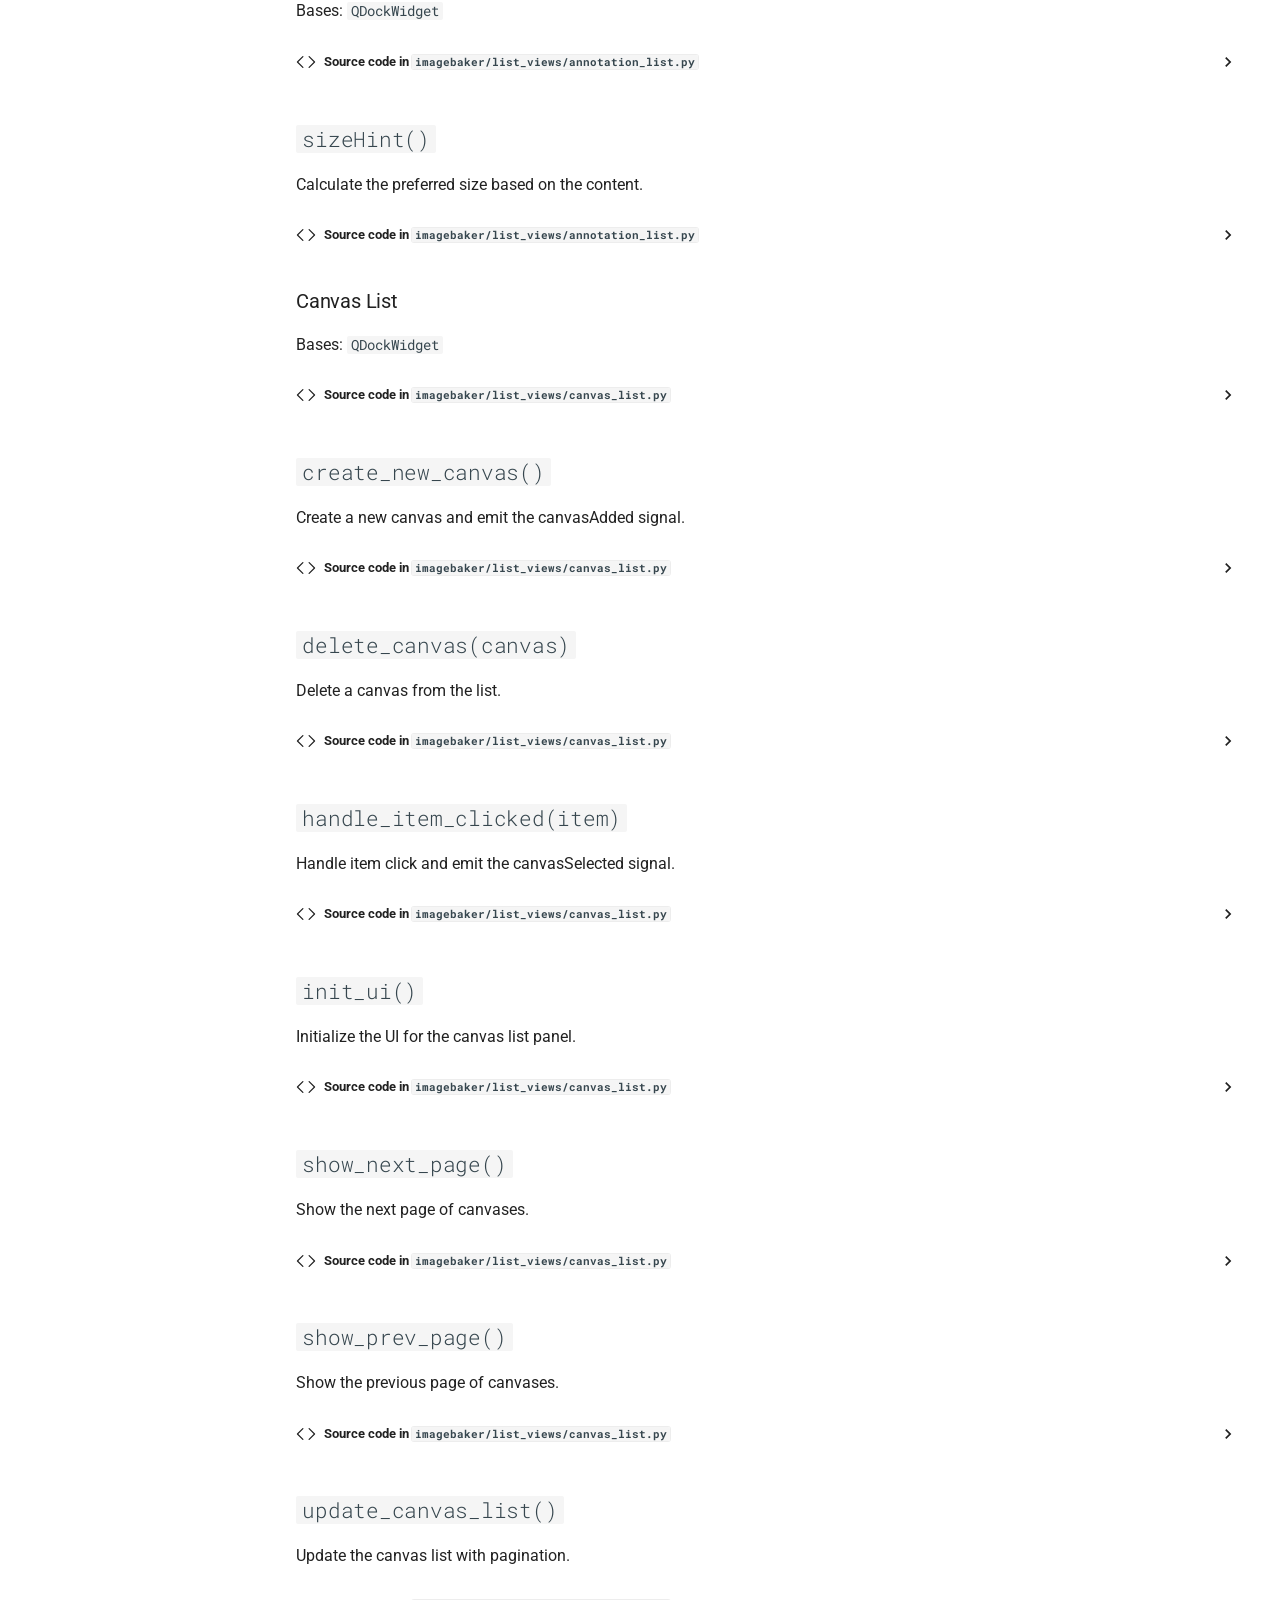
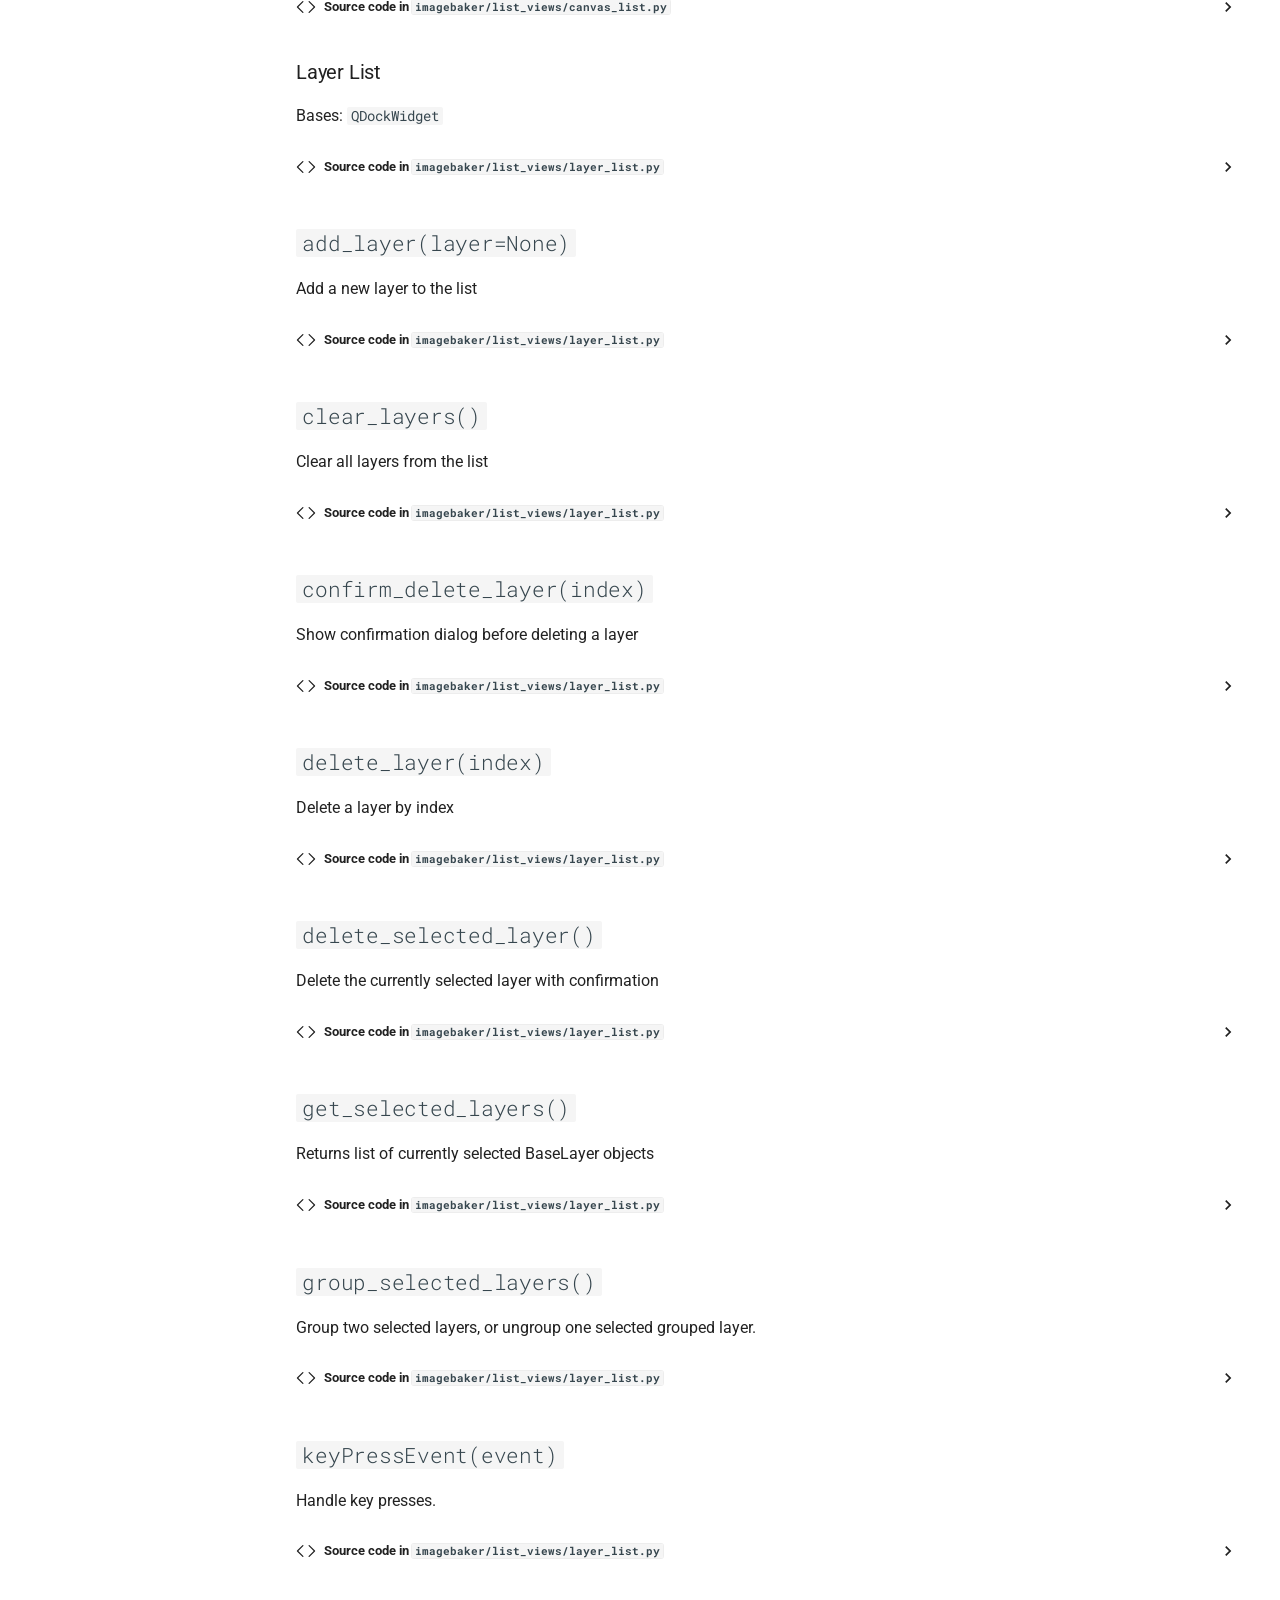
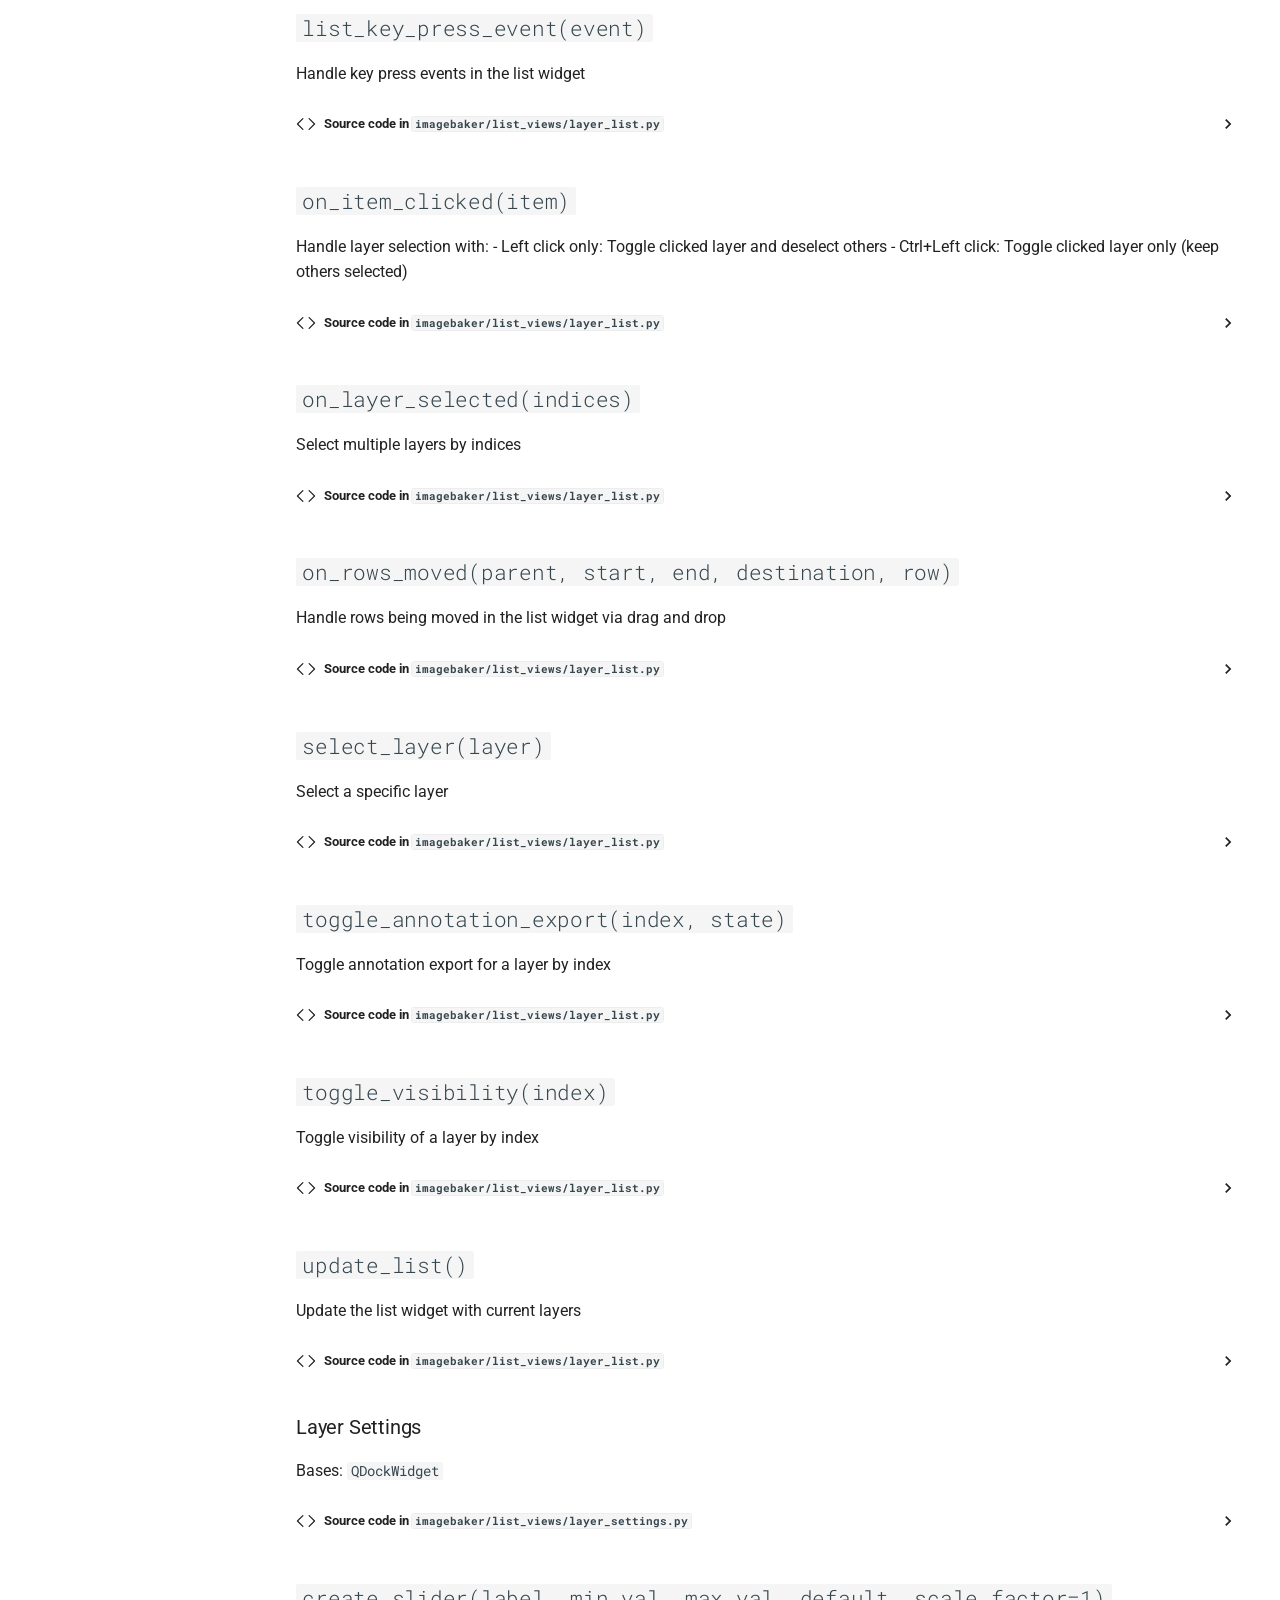
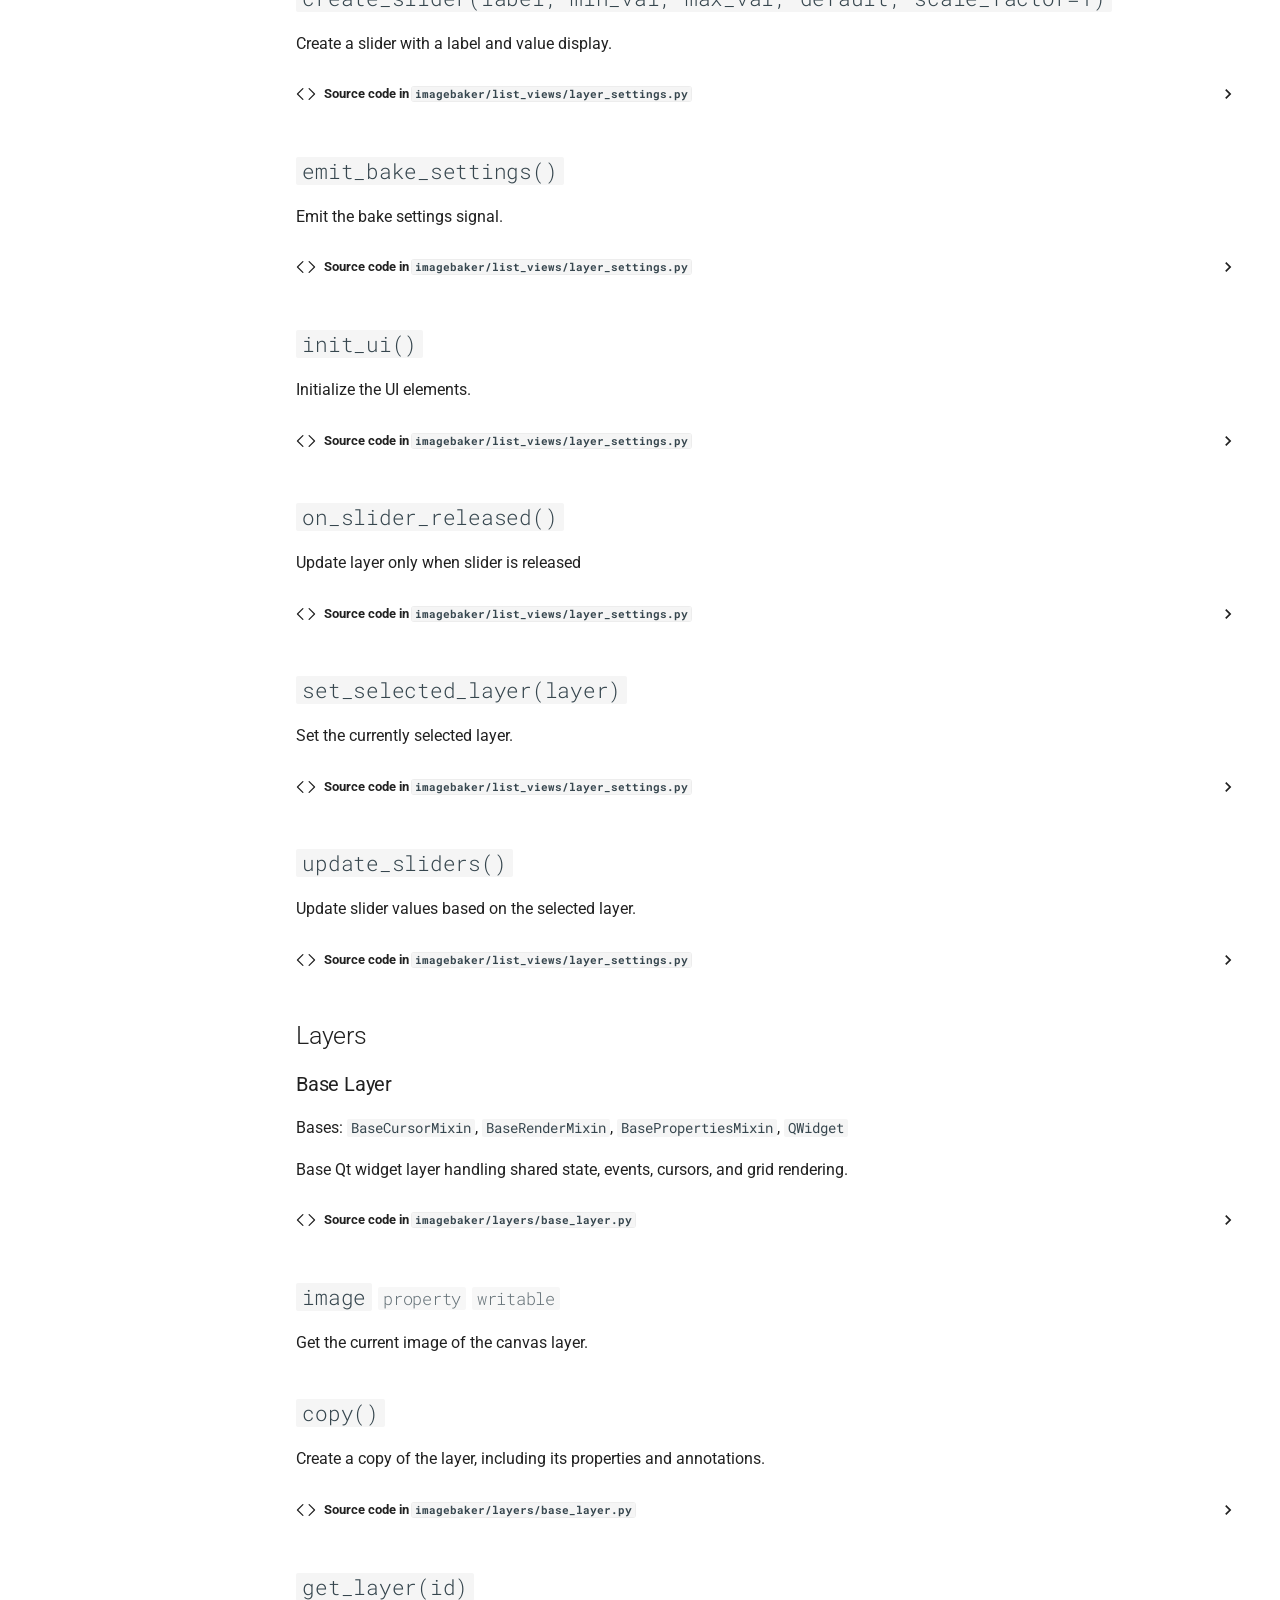
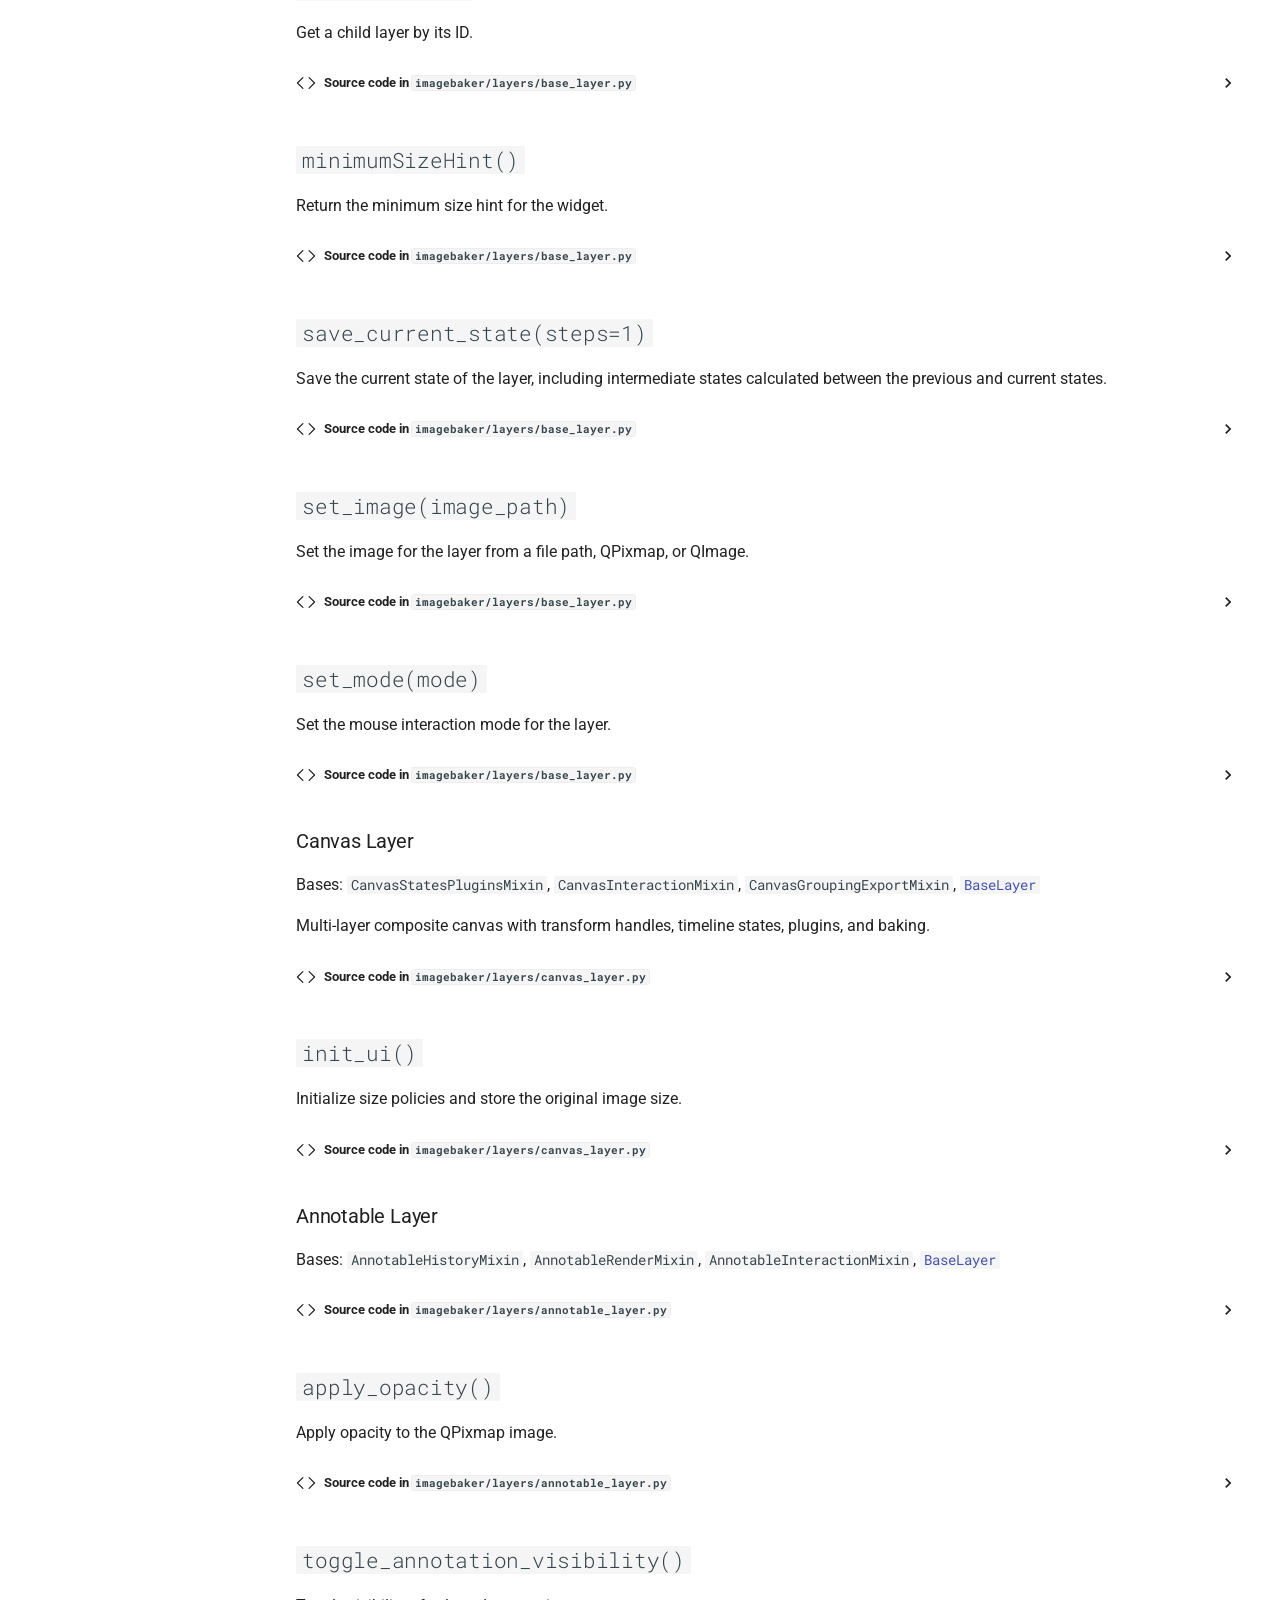
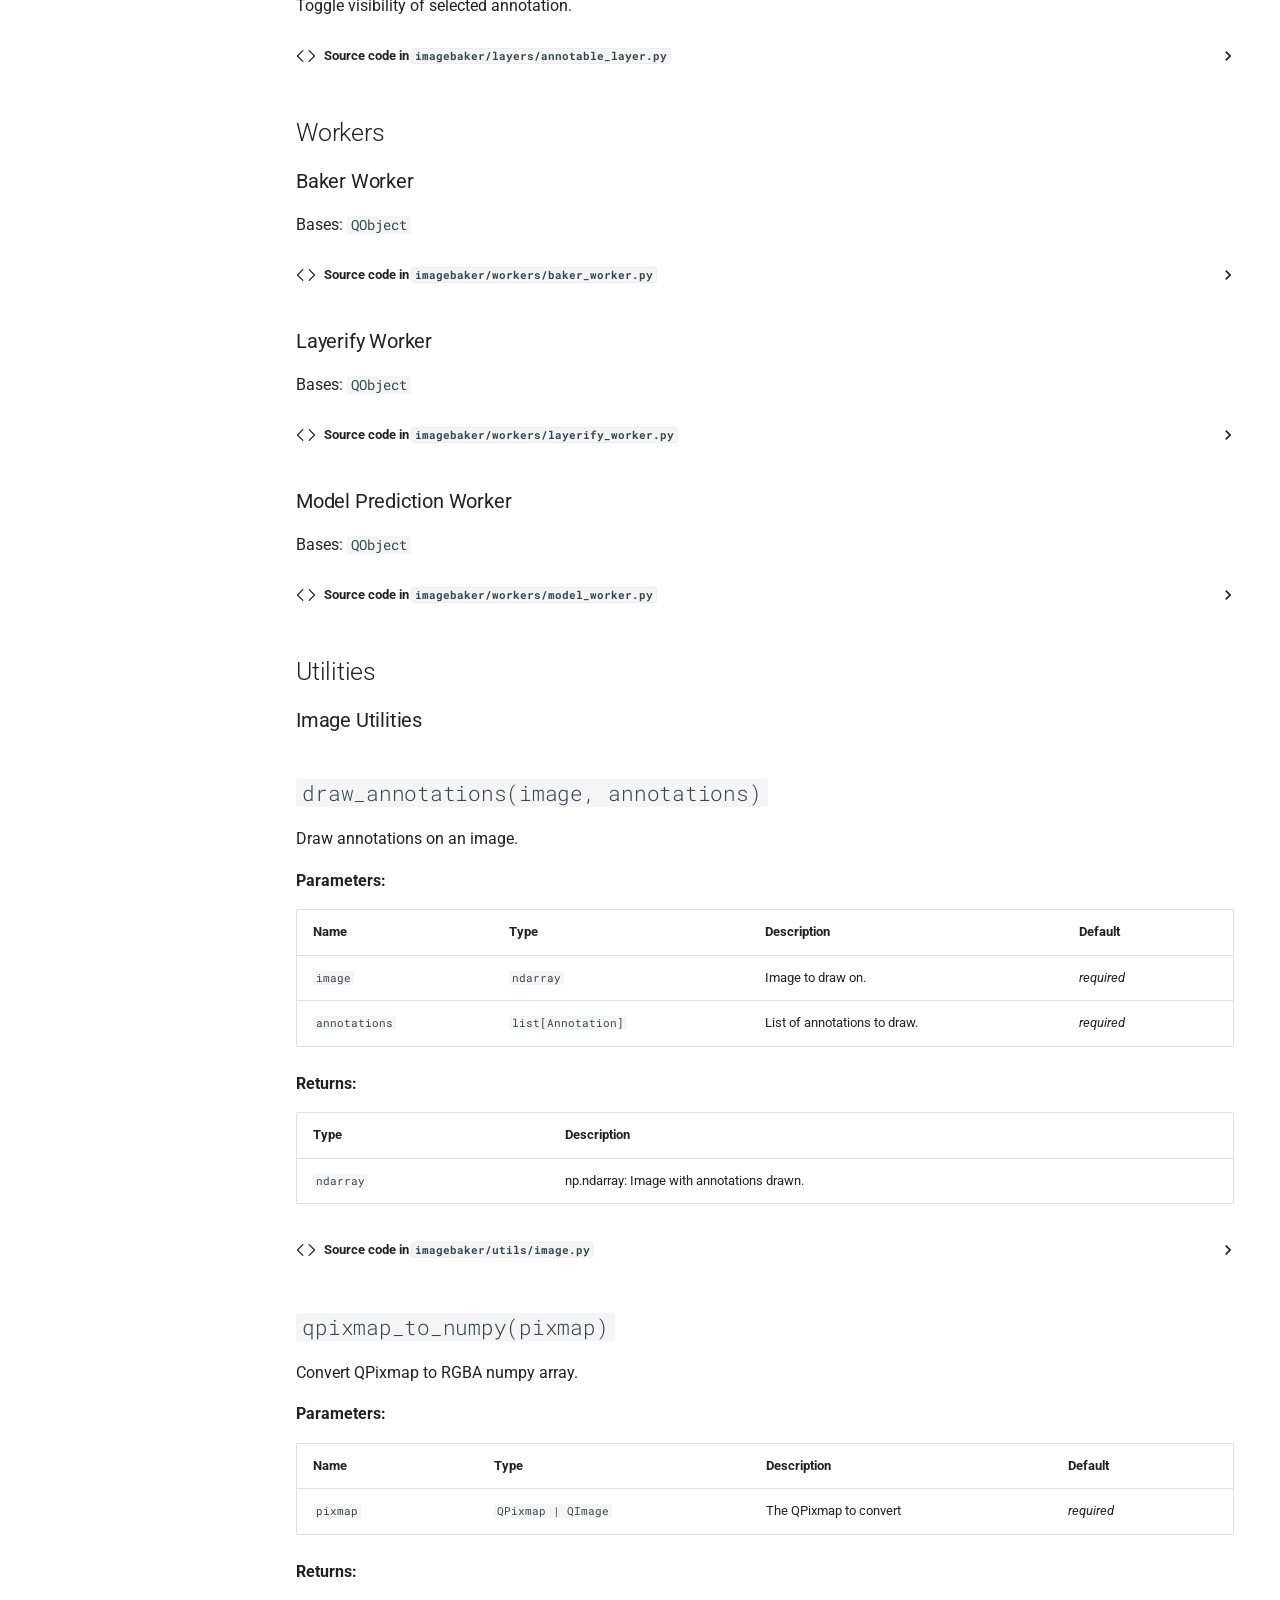
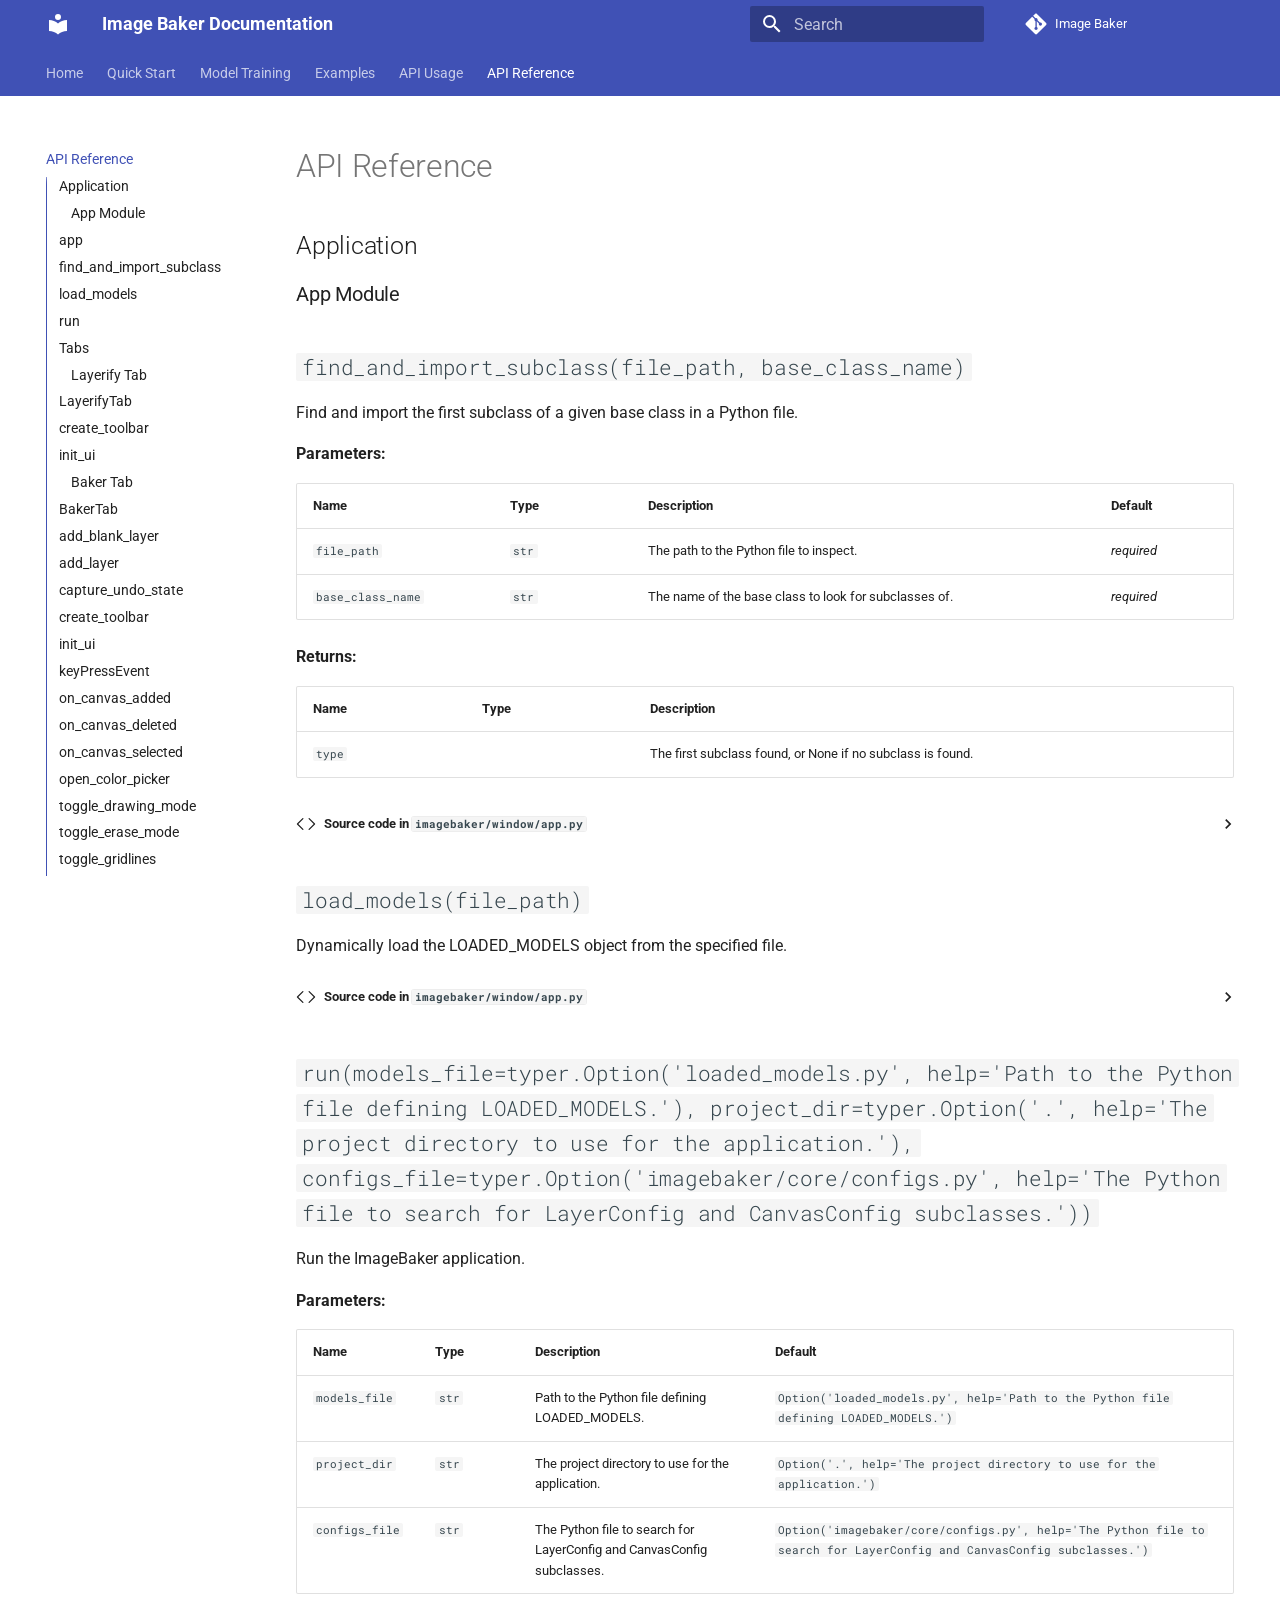
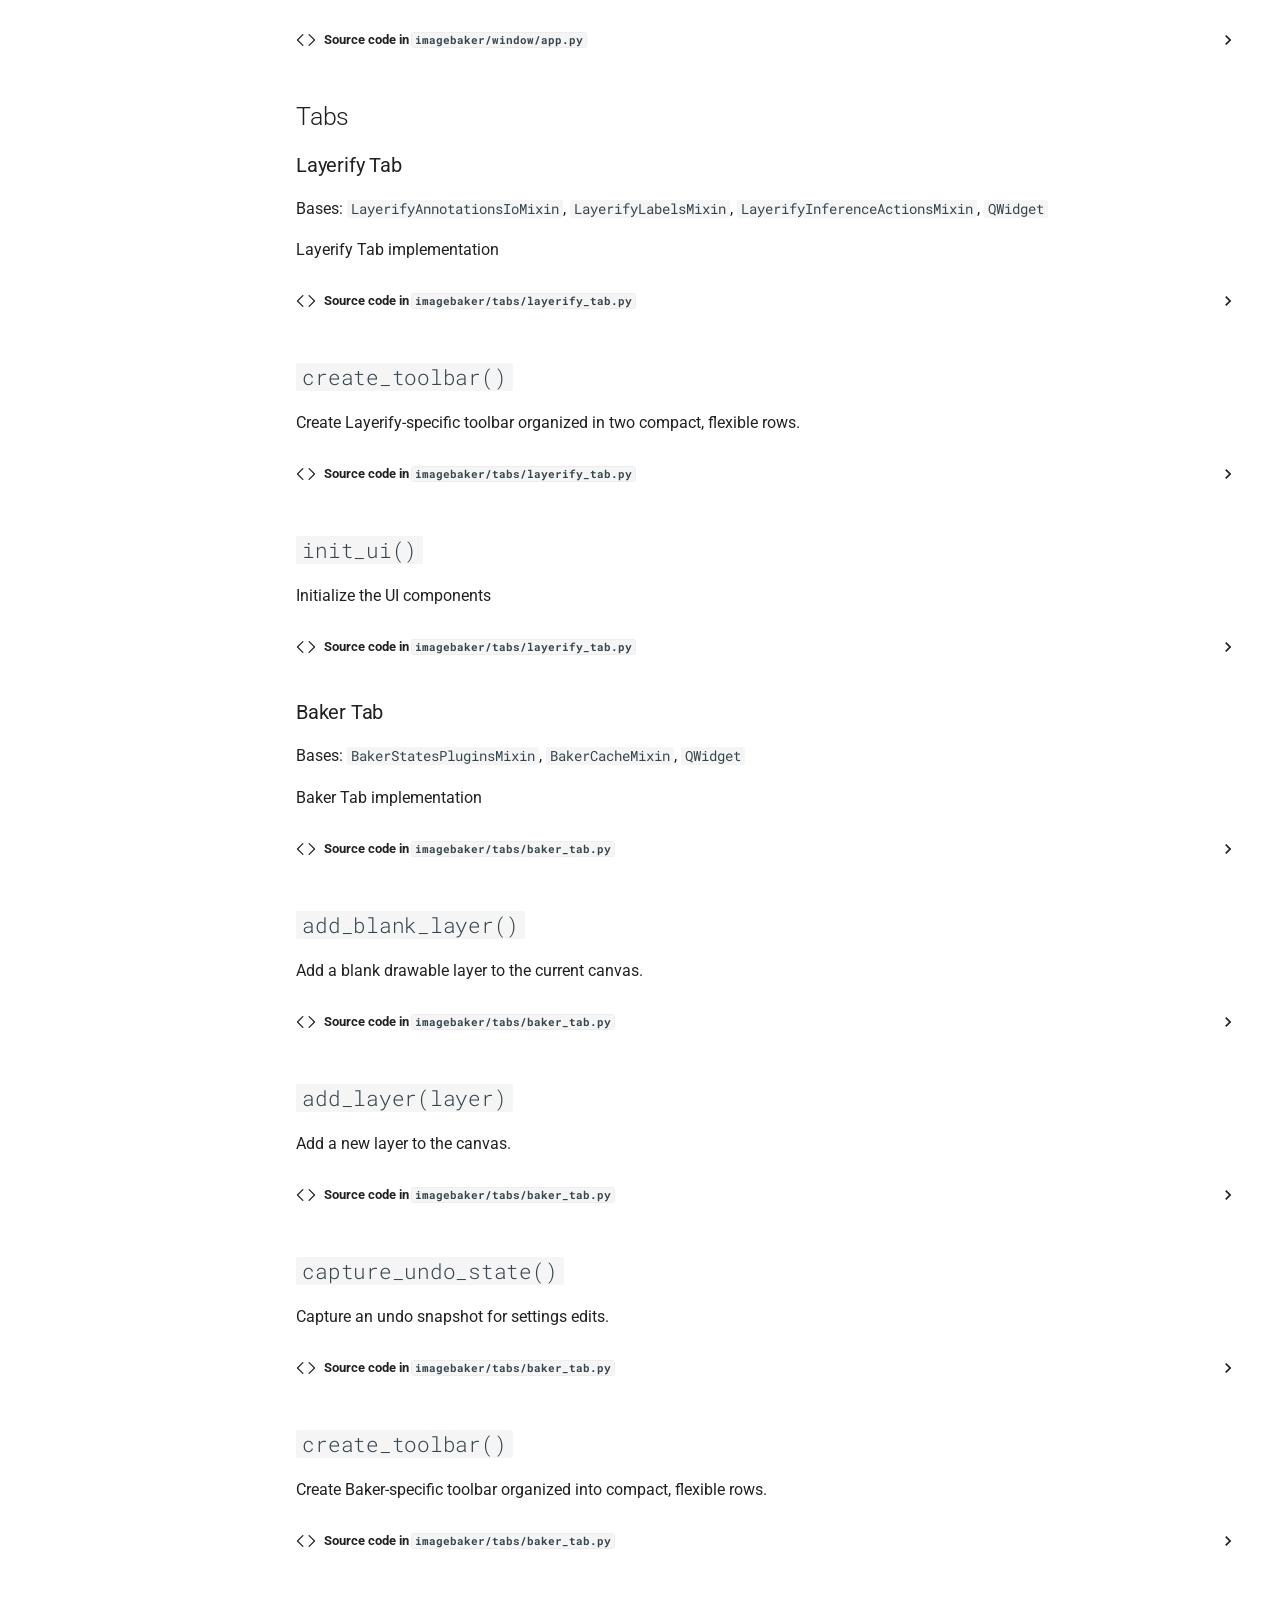
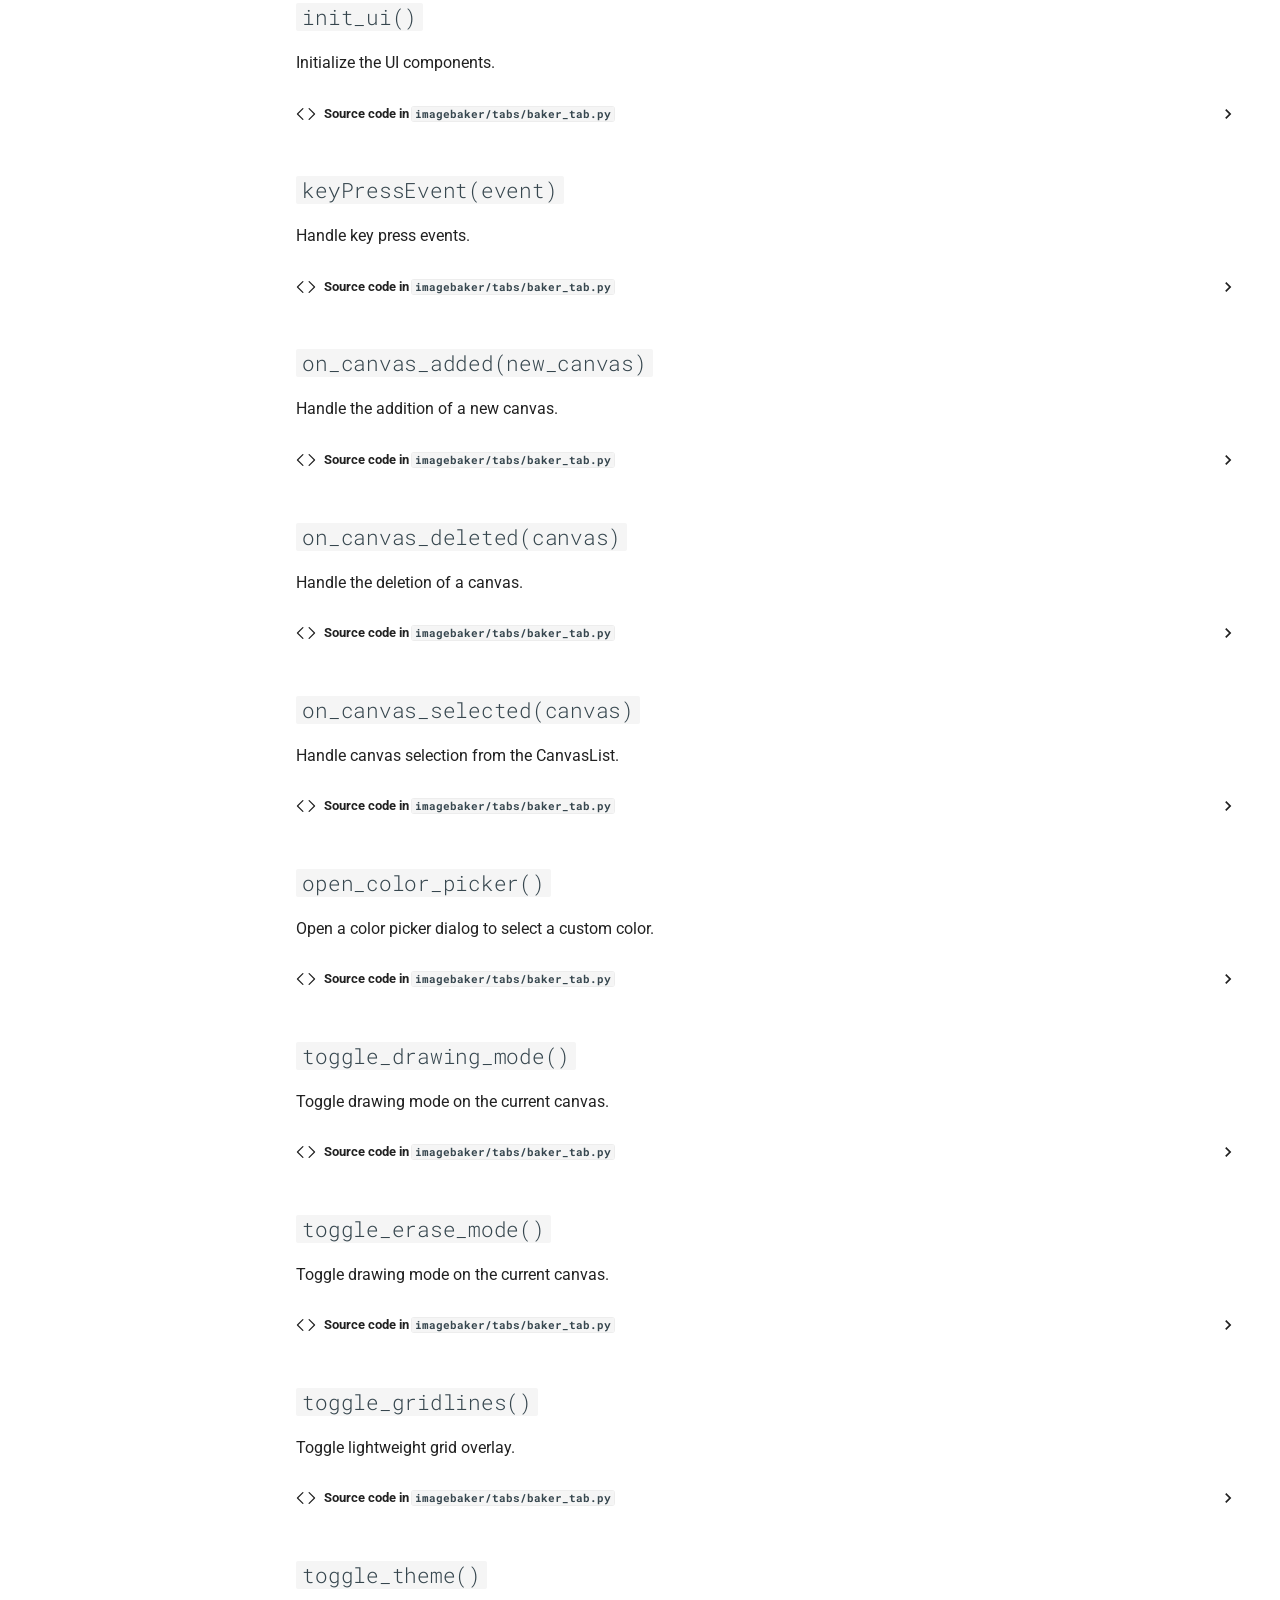
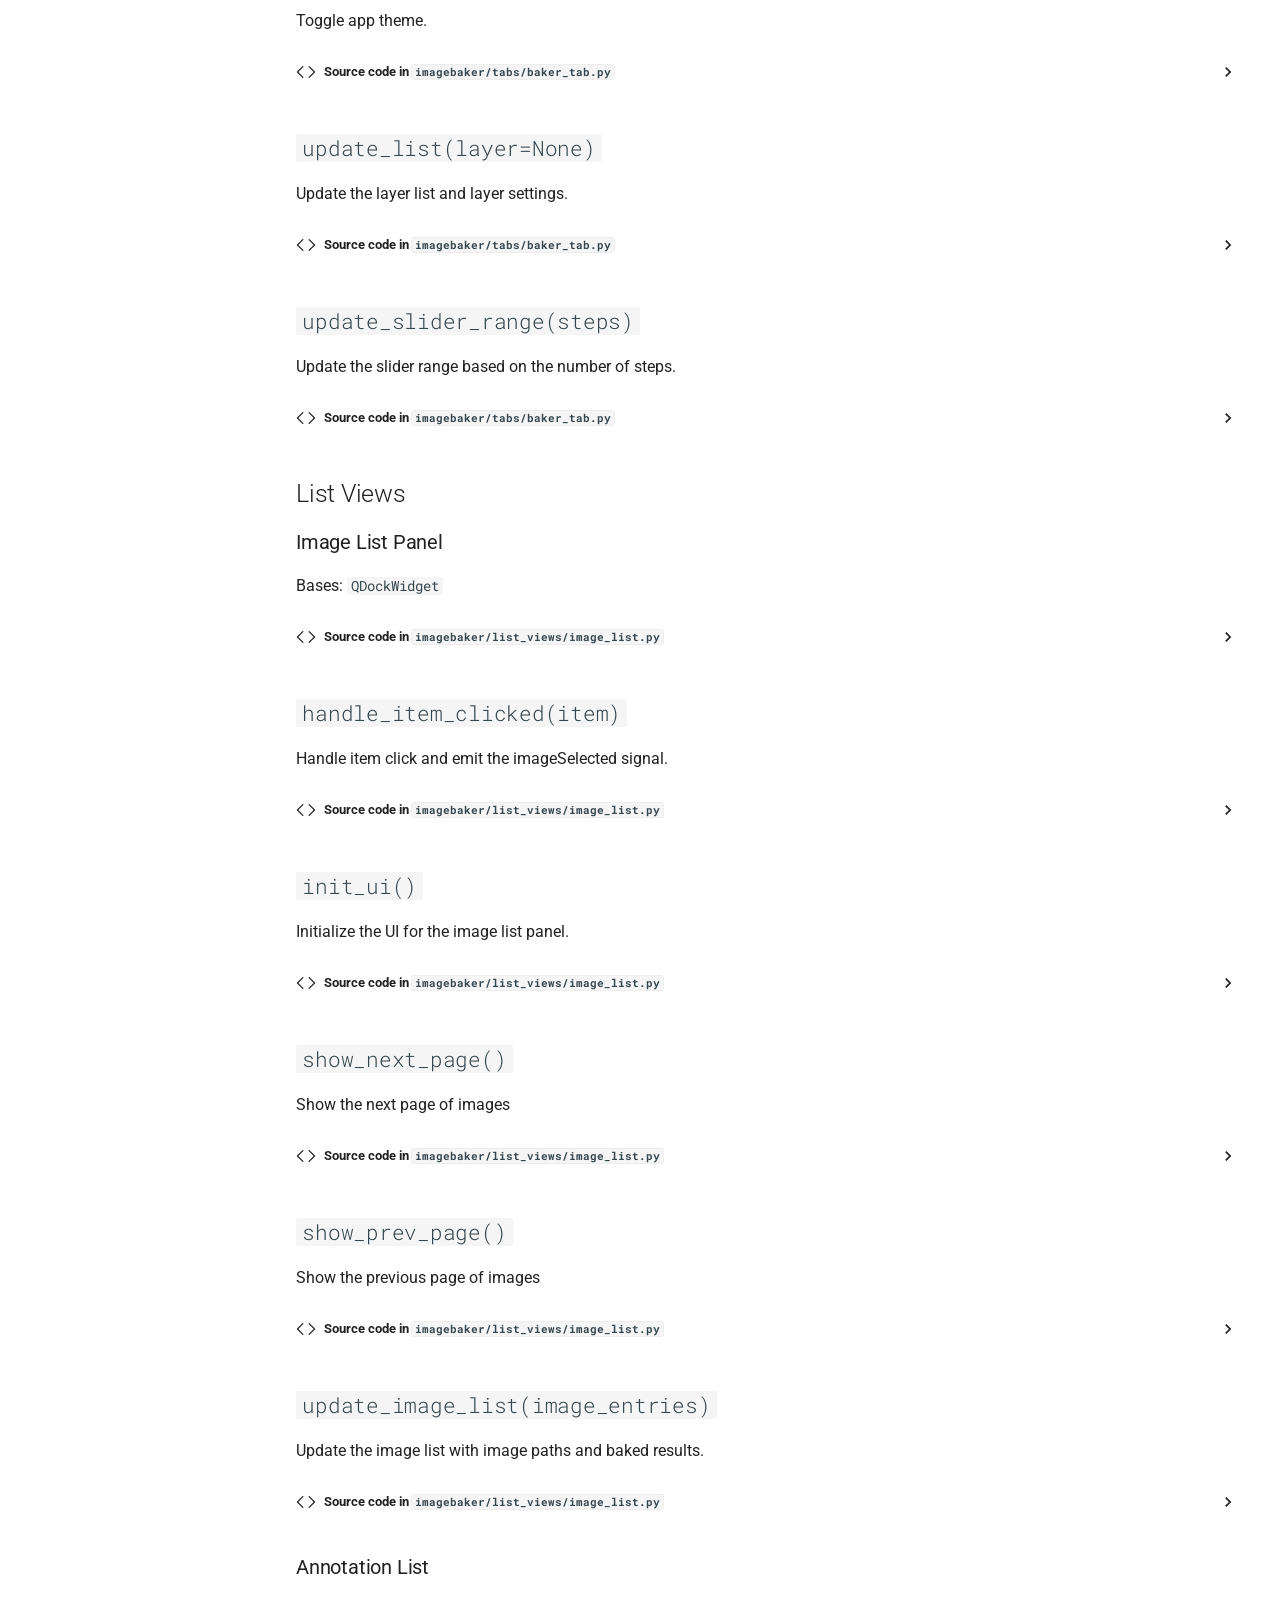
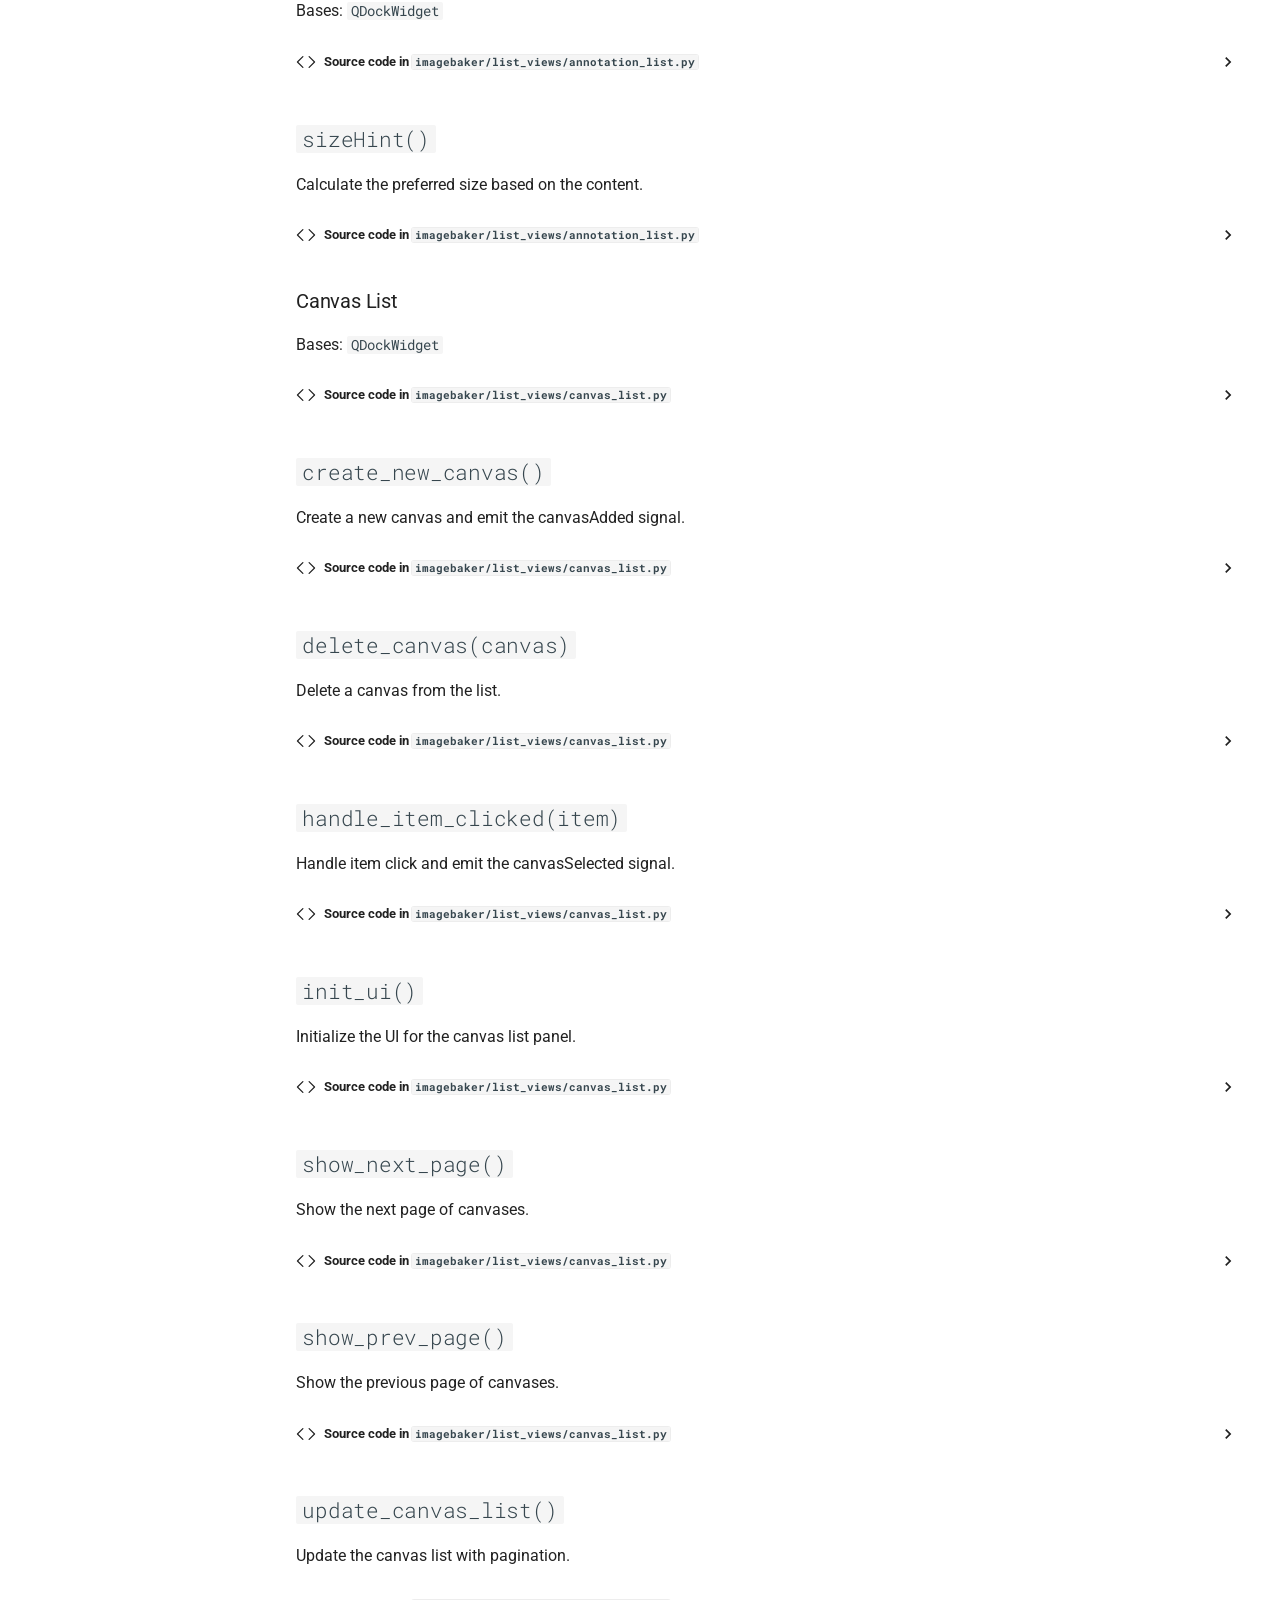
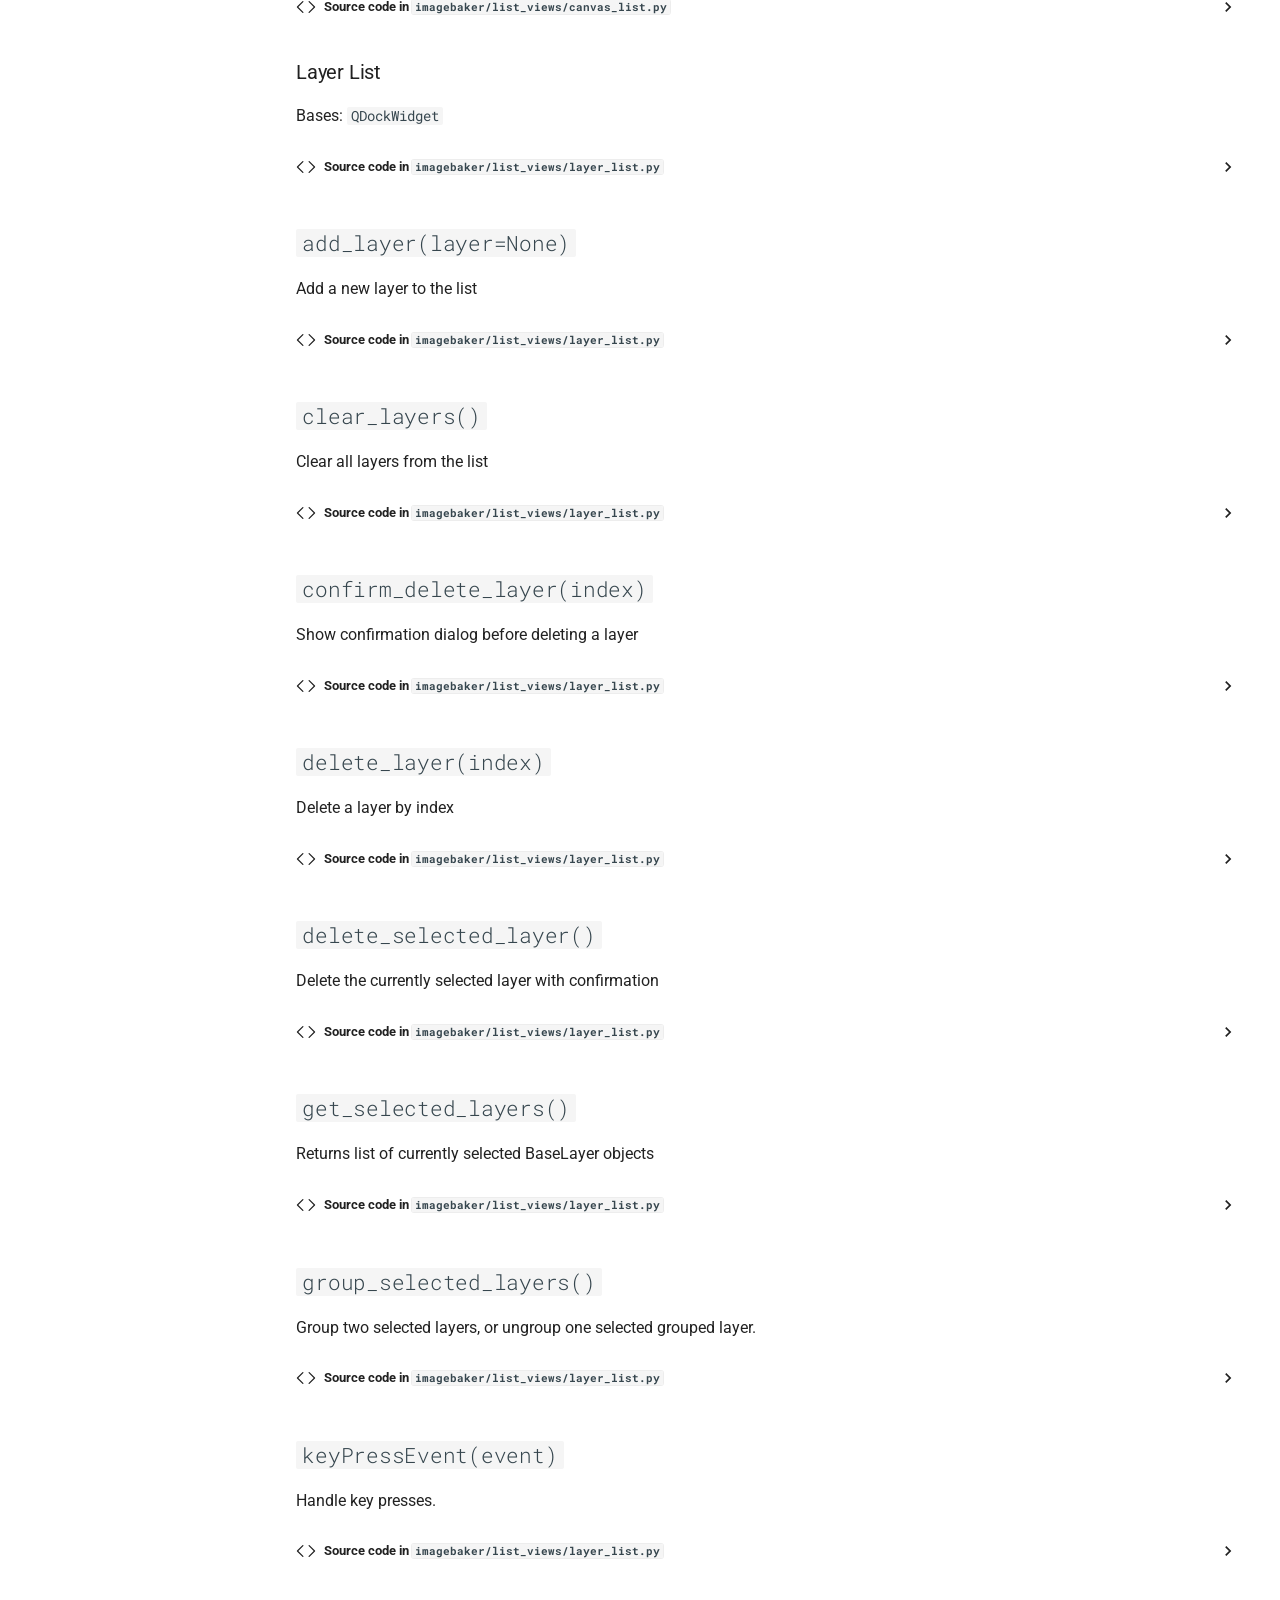
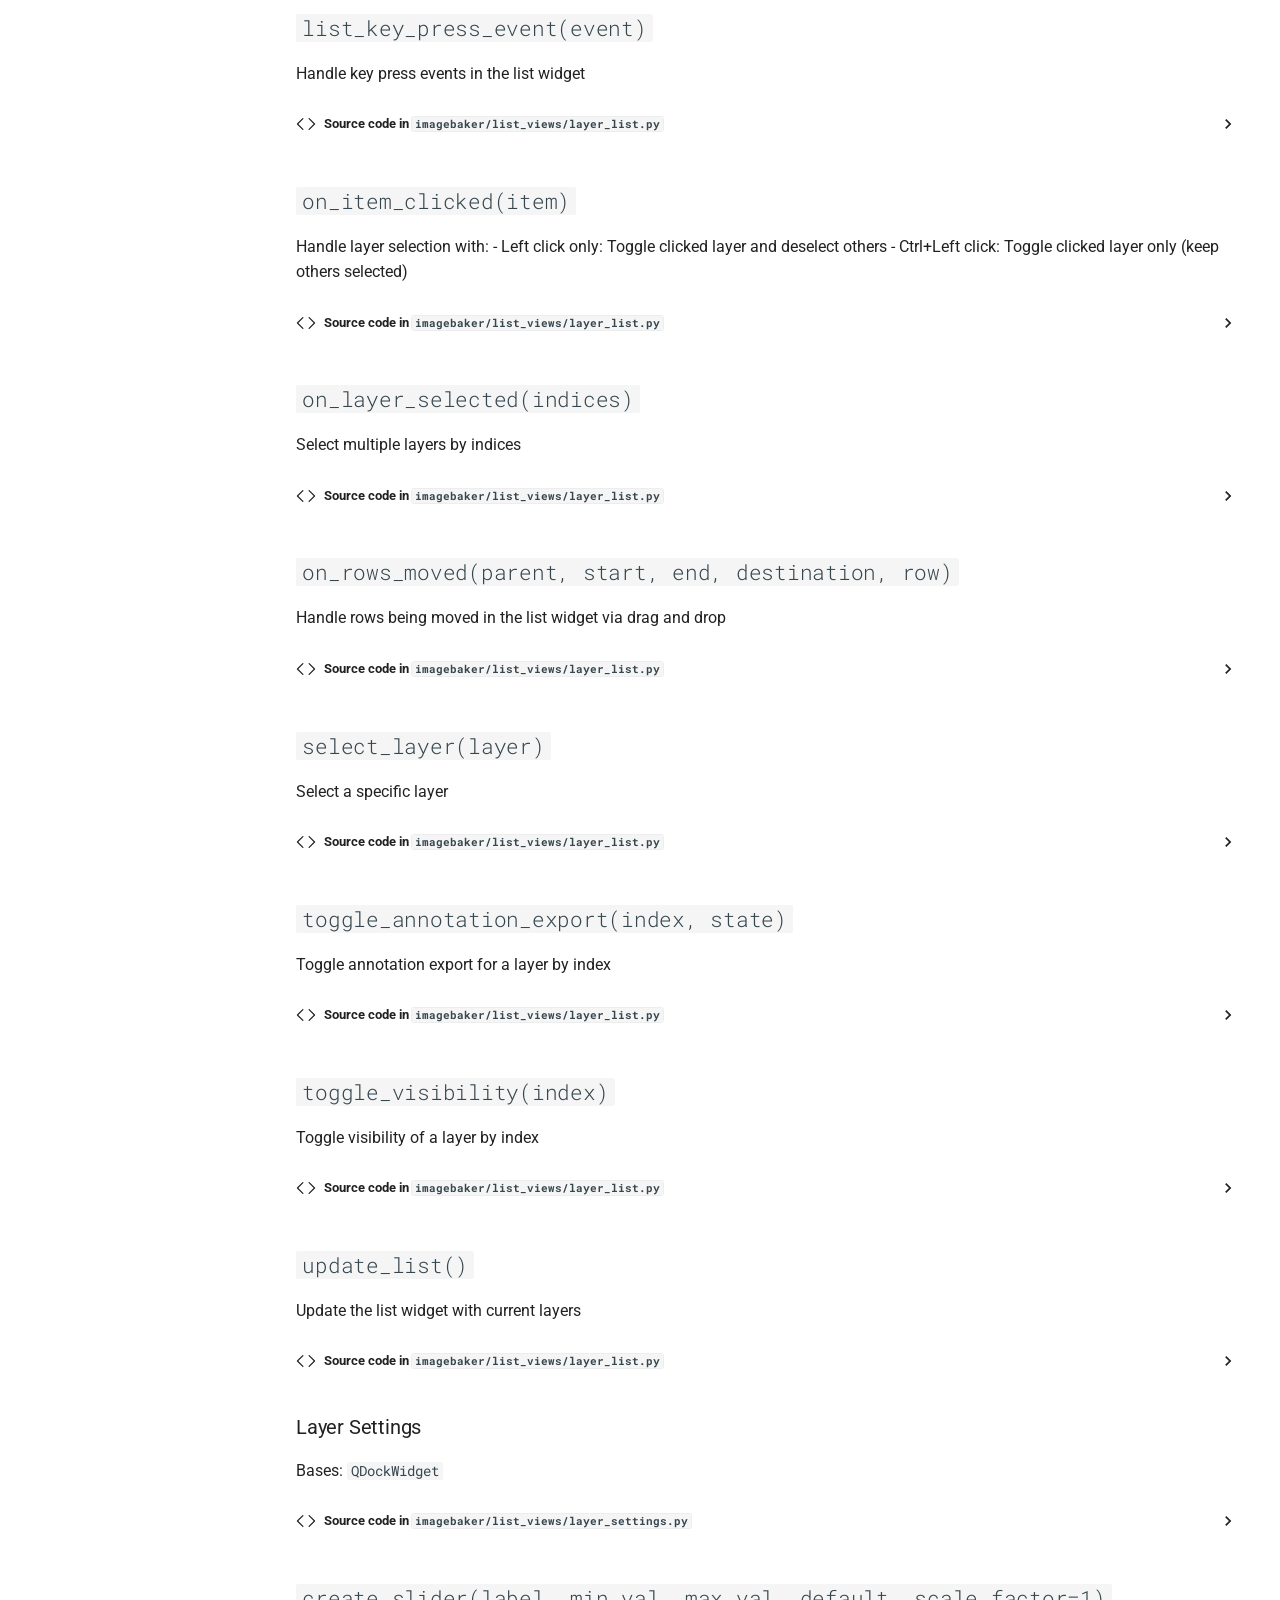
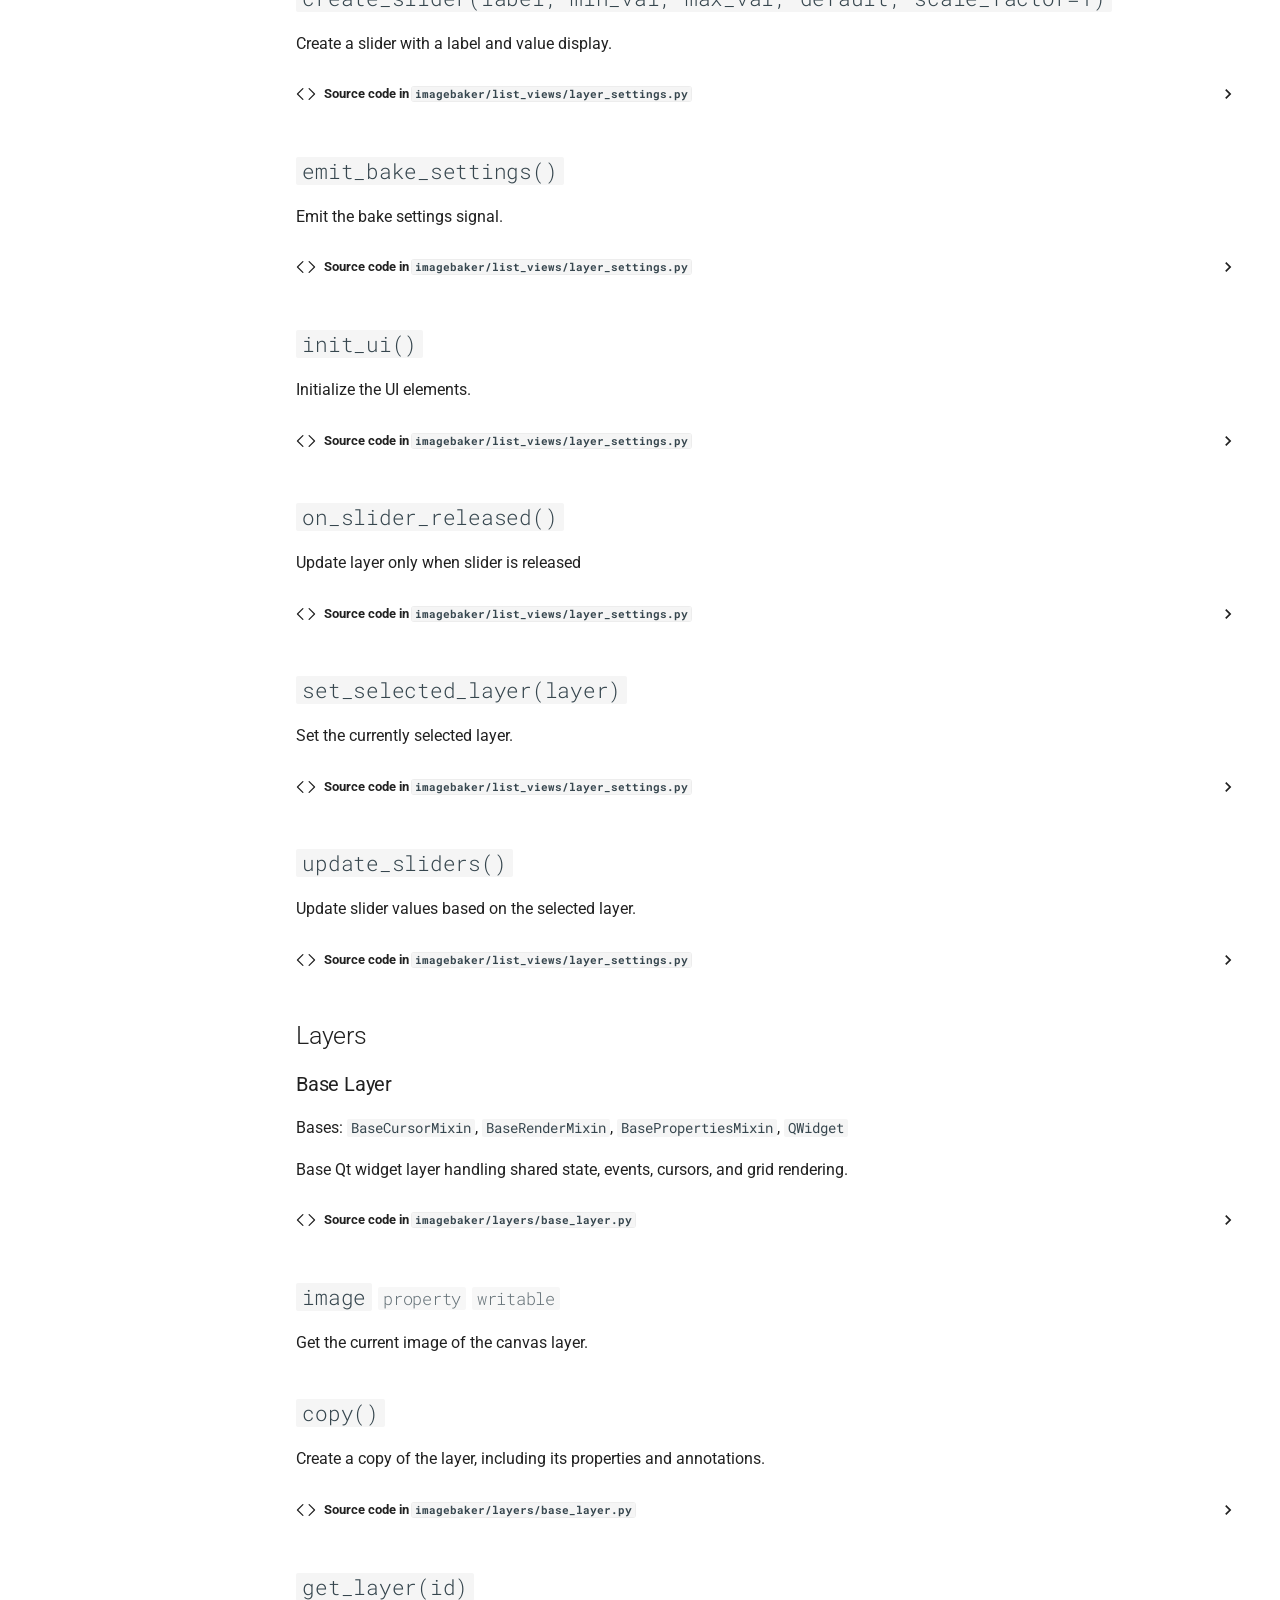
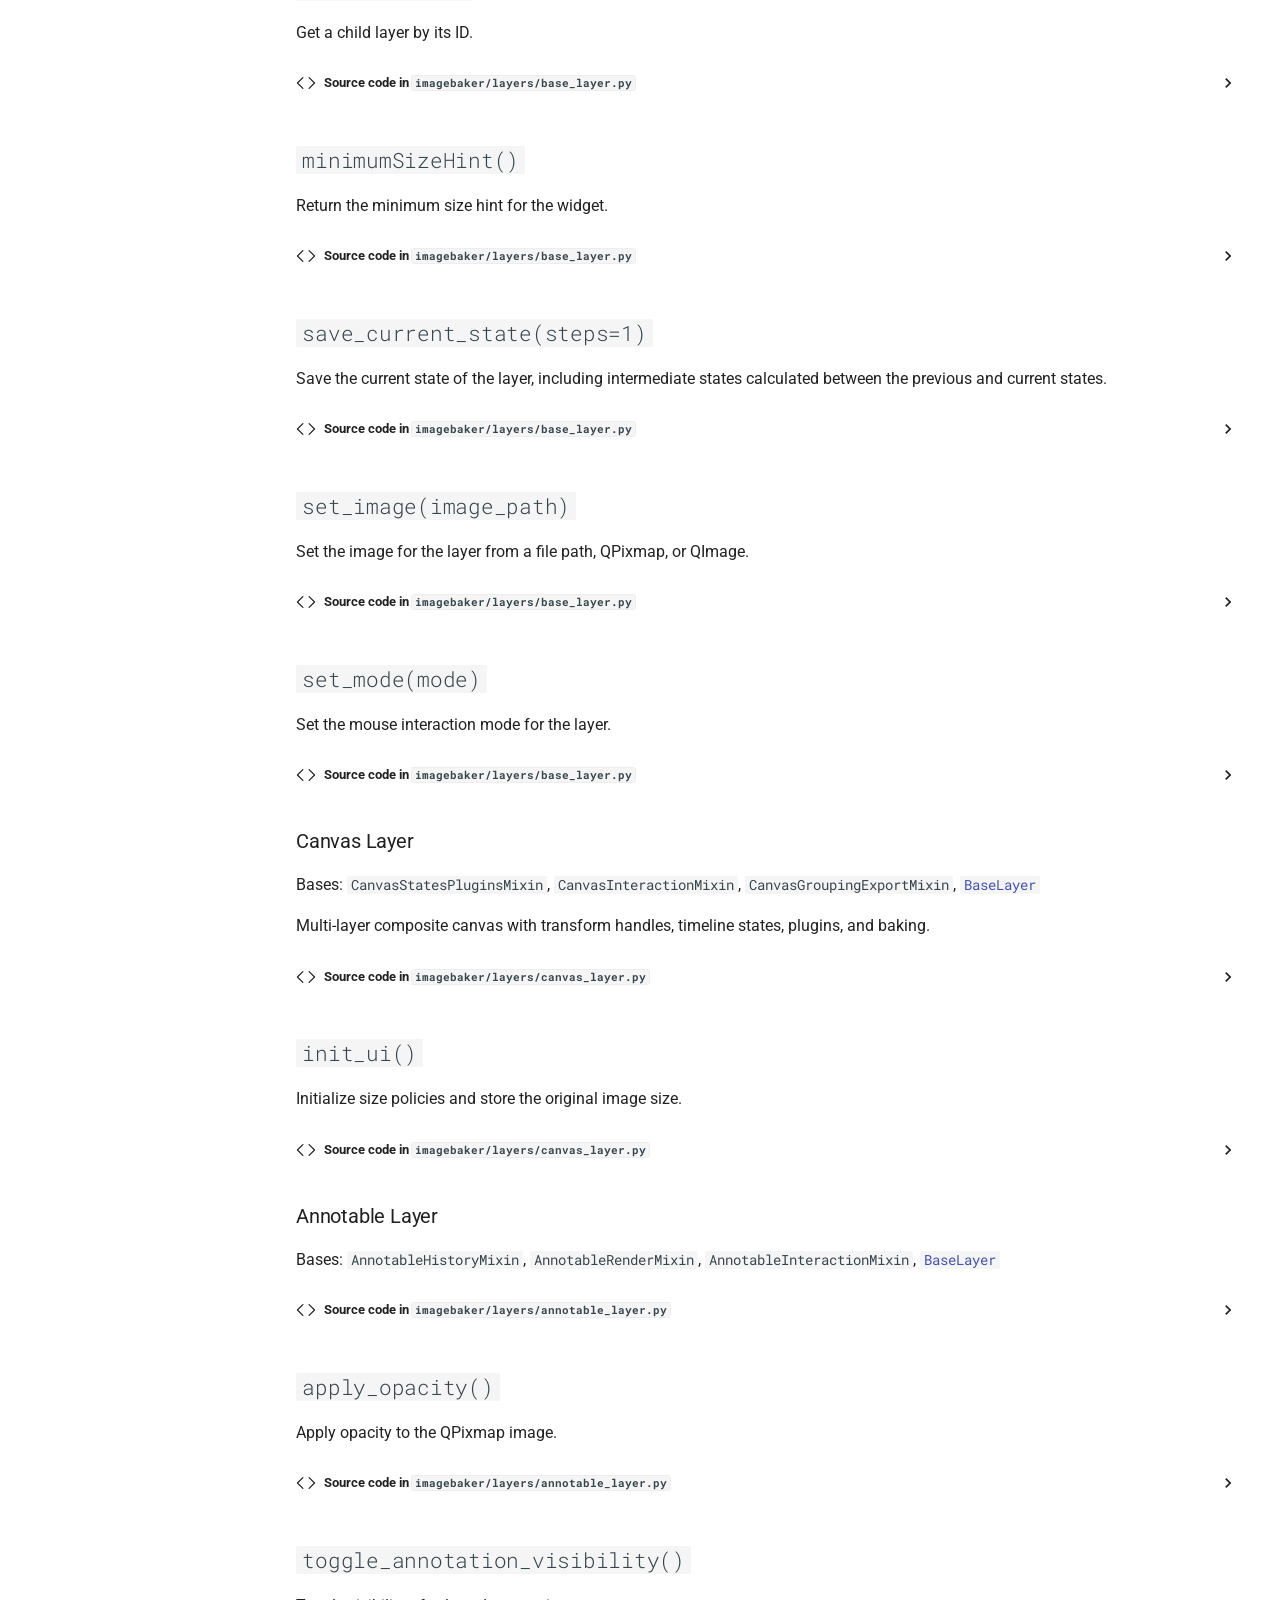
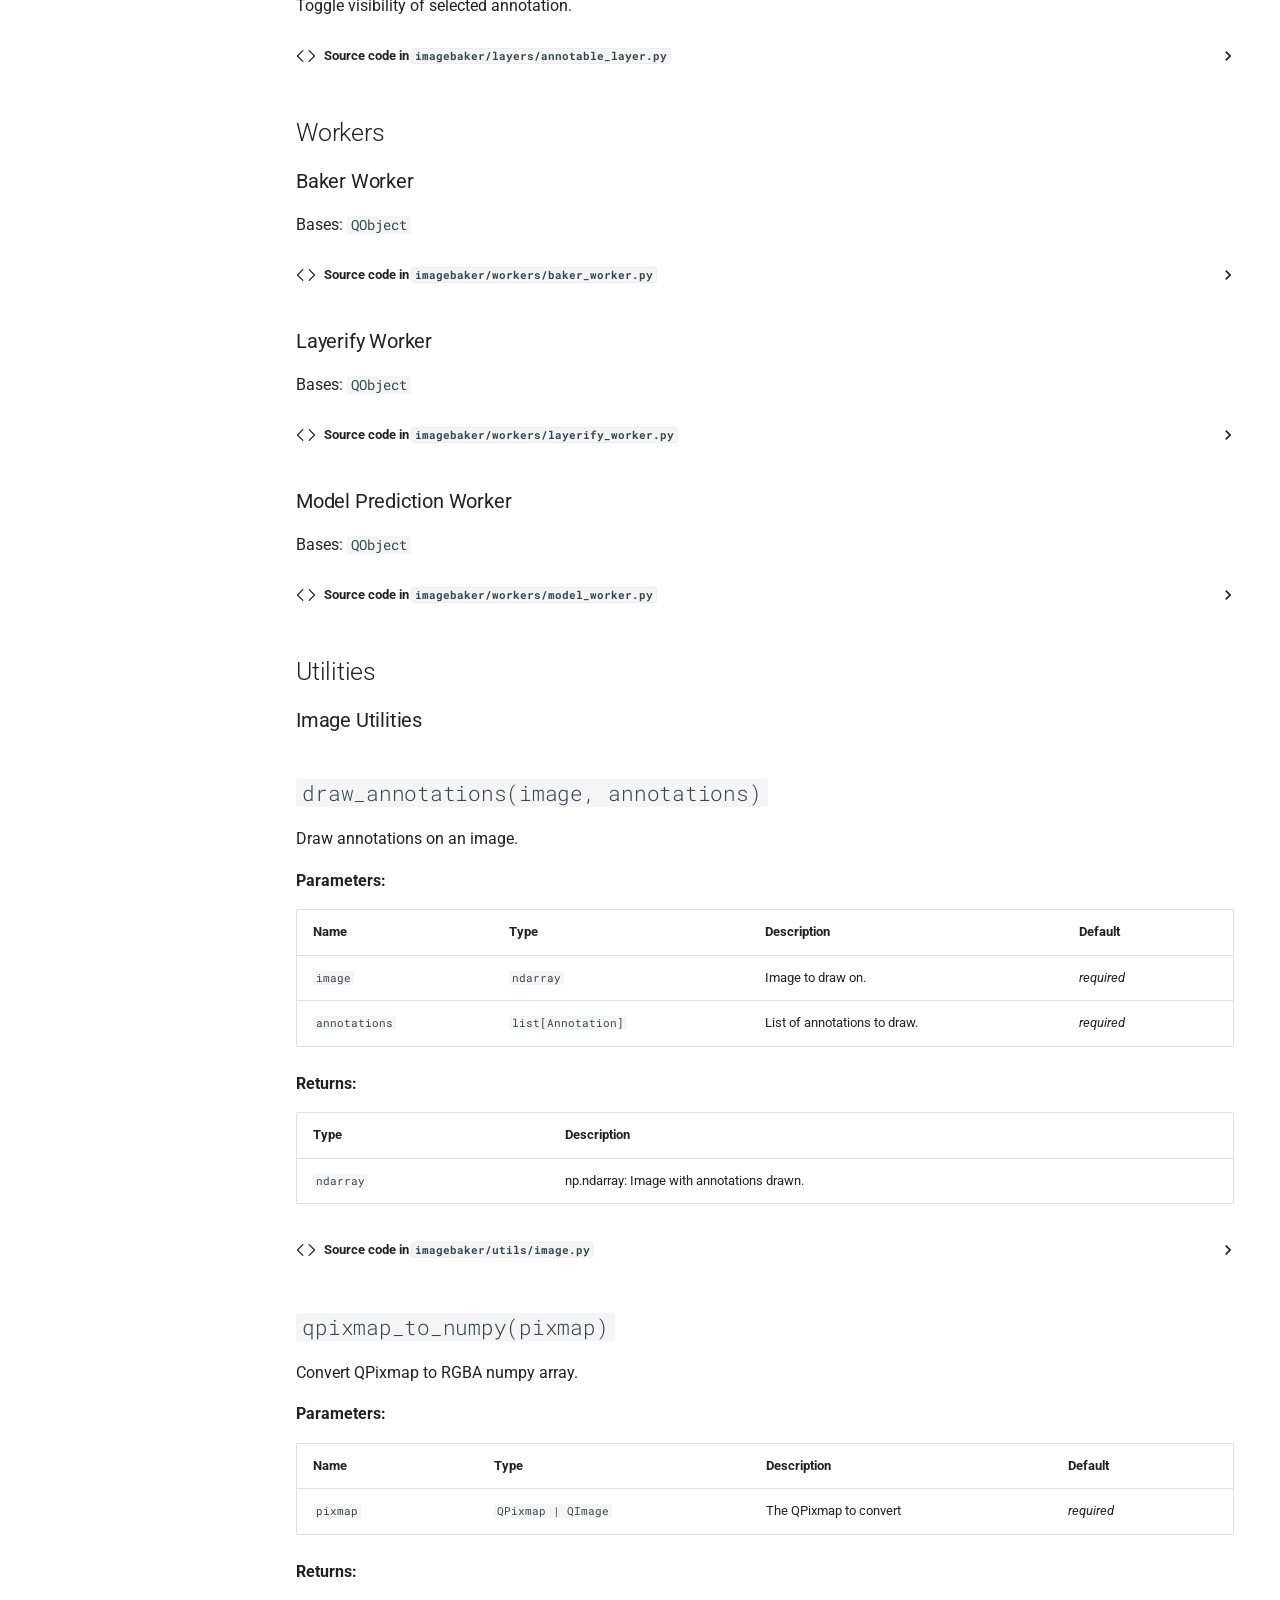
